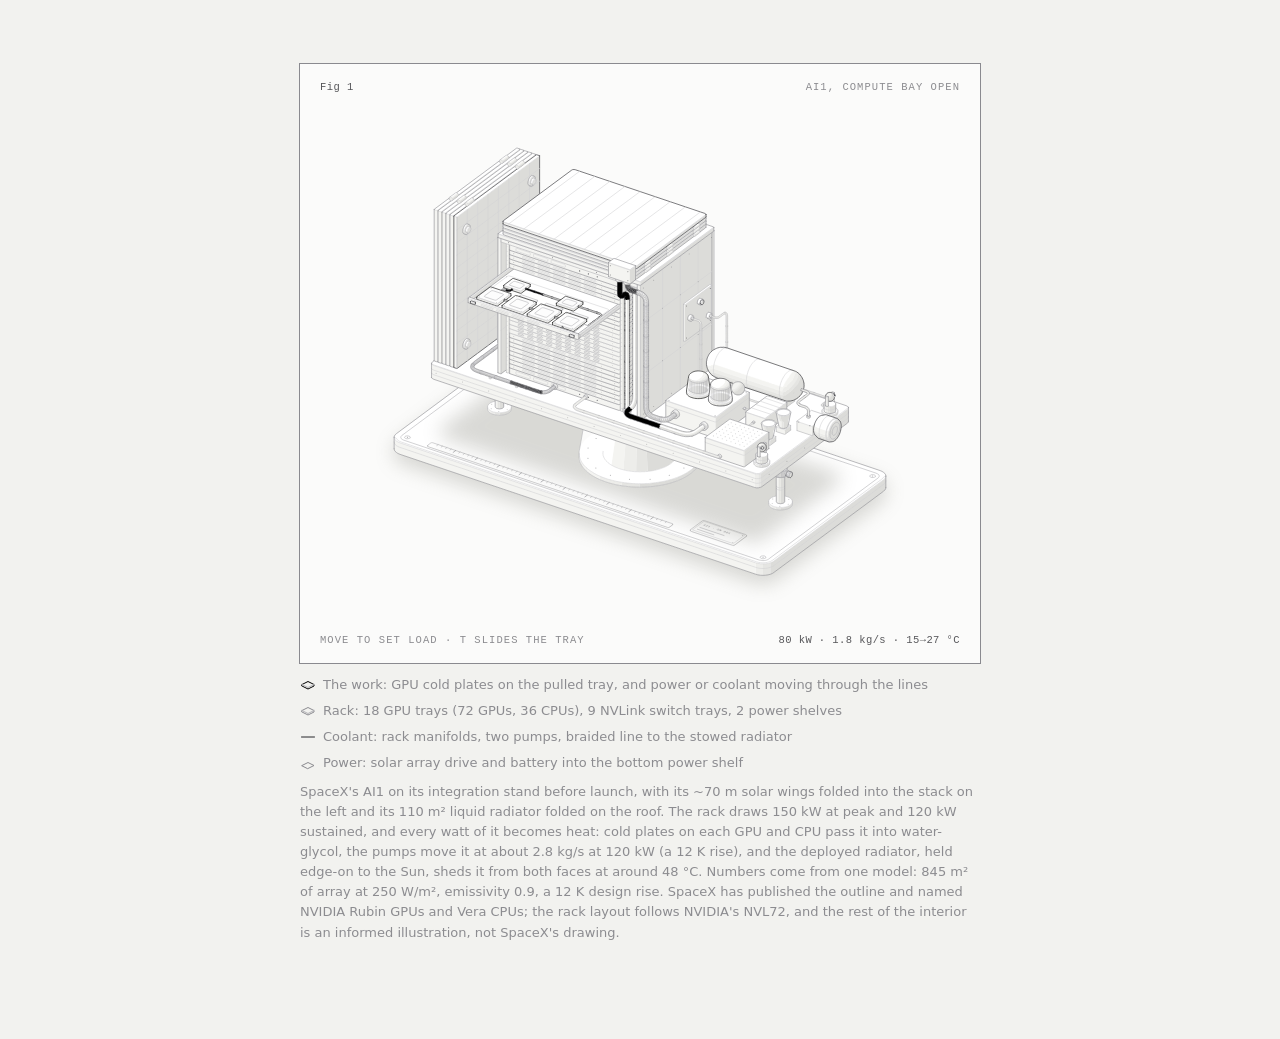
==== ai1-satellite/anatomy/index.html @ ae502496 "Add AI1 anatomy-kit figure: open compute bay, pulled GPU tray, coolant and power flows Co-Authored-B" ====
<!doctype html><html lang="en"><head><meta charset="utf-8"><meta name="viewport" content="width=device-width, initial-scale=1"><title>AI1 anatomy</title><style>
.iso{
  --anatomy-page:#0b0b0b;--anatomy-card:#131313;--anatomy-text:#a3a3a3;--anatomy-strong:#e6e6e6;--anatomy-muted:#6e6e6e;
  --anatomy-paper:#131313;--anatomy-face:#1b1b1b;--anatomy-top:#1c1c1c;
  --anatomy-shade-0:#0f0f0f;--anatomy-shade-1:#121212;--anatomy-shade-2:#151515;--anatomy-shade-3:#181818;
  --anatomy-lit-top:#262626;--anatomy-lit-shade:#1d1d1d;
  --anatomy-hi:#d4d4d4;--anatomy-mid:#6a6a6a;--anatomy-lo:#3e3e3e;--anatomy-faint:#2a2a2a;--anatomy-lit:#ffffff;
  --anatomy-halo:#050505;--anatomy-halo-opacity:.9;--anatomy-dot:#e6e6e6;
  --anatomy-red:#ff6b6b;--anatomy-green:#6be0a0;--anatomy-blue:#6b9bff;
  --anatomy-weight:.6px;--anatomy-ease:cubic-bezier(.32,.72,0,1);
  --anatomy-mono:ui-monospace,"SF Mono",Menlo,Consolas,monospace;
  --anatomy-lift:inset 0 1px 0 0 #ffffff0a,inset 0 0 0 1px #ffffff06,0 0 0 1px #00000026,0 1px 1px -.5px #00000014,0 3px 3px -1.5px #00000014,0 6px 6px -3px #00000014,0 12px 12px -6px #00000014;
}
.iso[data-theme="light"]{
  --anatomy-page:#f2f2ef;--anatomy-card:#fbfbfa;--anatomy-text:#57575a;--anatomy-strong:#18181a;--anatomy-muted:#8c8c90;
  --anatomy-paper:#fbfbfa;--anatomy-face:#ffffff;--anatomy-top:#ffffff;
  --anatomy-shade-0:#dcdcd9;--anatomy-shade-1:#e5e5e2;--anatomy-shade-2:#ededea;--anatomy-shade-3:#f4f4f1;
  --anatomy-lit-top:#ffffff;--anatomy-lit-shade:#eeeeeb;
  --anatomy-hi:#26262a;--anatomy-mid:#8a8a8f;--anatomy-lo:#b4b4b8;--anatomy-faint:#d4d4d6;--anatomy-lit:#000000;
  --anatomy-halo:#8a8a80;--anatomy-halo-opacity:.32;--anatomy-dot:#3a3a3e;
  --anatomy-red:#e5484d;--anatomy-green:#30a46c;--anatomy-blue:#3e63dd;
  --anatomy-lift:inset 0 1px 0 0 #ffffff,0 0 0 1px #0000000f,0 1px 1px -.5px #0000000a,0 3px 3px -1.5px #0000000a,0 6px 6px -3px #0000000a,0 12px 12px -6px #0000000a;
}
.iso-svg{display:block;width:100%;height:auto;overflow:visible}
.iso-svg path,.iso-svg circle{vector-effect:non-scaling-stroke}
.iso-fill{fill:var(--anatomy-paper);stroke:none}
.iso-solid[data-lit]>.iso-fill{fill:var(--anatomy-face)}
.iso-shade,.iso-top{stroke:none}
.iso-shade[data-shade="0"]{fill:var(--anatomy-shade-0)}
.iso-shade[data-shade="1"]{fill:var(--anatomy-shade-1)}
.iso-shade[data-shade="2"]{fill:var(--anatomy-shade-2)}
.iso-shade[data-shade="3"]{fill:var(--anatomy-shade-3)}
.iso-top{fill:var(--anatomy-top)}
.iso-solid[data-lit]>.iso-top{fill:var(--anatomy-lit-top)}
.iso-solid[data-lit]>.iso-shade{fill:var(--anatomy-lit-shade)}
.iso-solid[data-seamless]>.iso-shade,.iso-solid[data-seamless]>.iso-top{stroke-width:.4;stroke-linejoin:round}
.iso-solid[data-seamless]>.iso-shade[data-shade="0"]{stroke:var(--anatomy-shade-0)}
.iso-solid[data-seamless]>.iso-shade[data-shade="1"]{stroke:var(--anatomy-shade-1)}
.iso-solid[data-seamless]>.iso-shade[data-shade="2"]{stroke:var(--anatomy-shade-2)}
.iso-solid[data-seamless]>.iso-shade[data-shade="3"]{stroke:var(--anatomy-shade-3)}
.iso-solid[data-seamless]>.iso-top{stroke:var(--anatomy-top)}
.iso-solid[data-seamless][data-lit]>.iso-top{stroke:var(--anatomy-lit-top)}
.iso-solid[data-seamless][data-lit]>.iso-shade{stroke:var(--anatomy-lit-shade)}
.iso-solid[data-lit]>.iso-edge{stroke:var(--anatomy-lit)}
.iso-halo{fill:var(--anatomy-halo);stroke:none;filter:blur(9px);opacity:var(--anatomy-halo-opacity);transform:translateY(3px)}
.iso-line{fill:none;stroke:var(--anatomy-lo);stroke-width:var(--anatomy-weight);stroke-linecap:round;stroke-linejoin:round}
.iso-line[data-tone="hi"]{stroke:var(--anatomy-hi)}
.iso-line[data-tone="mid"]{stroke:var(--anatomy-mid)}
.iso-line[data-tone="lo"]{stroke:var(--anatomy-lo)}
.iso-line[data-tone="faint"]{stroke:var(--anatomy-faint)}
.iso-line[data-tone="lit"]{stroke:var(--anatomy-lit)}
.iso-line[data-tone="red"]{stroke:var(--anatomy-red)}
.iso-line[data-tone="green"]{stroke:var(--anatomy-green)}
.iso-line[data-tone="blue"]{stroke:var(--anatomy-blue)}
.iso-line[data-dotted]{stroke-dasharray:.01 3.5;stroke-width:1}
.iso-line[data-dashed]{stroke-dasharray:3 3}
.iso-line[data-flow]{stroke-dasharray:2 6}
.iso-wire-end{fill:var(--anatomy-paper);stroke:var(--anatomy-lo);stroke-width:var(--anatomy-weight)}
.iso-wire[data-tone="hi"] .iso-wire-end{stroke:var(--anatomy-hi)}
.iso-wire[data-tone="mid"] .iso-wire-end{stroke:var(--anatomy-mid)}
.iso-wire[data-tone="faint"] .iso-wire-end{stroke:var(--anatomy-faint)}
.iso-wire[data-tone="lit"] .iso-wire-end{stroke:var(--anatomy-lit)}
.iso-dots circle{fill:var(--anatomy-dot);stroke:none;opacity:.32}
.iso-dots[data-tone="hi"] circle{opacity:.85}
.iso-dots[data-tone="mid"] circle{opacity:.45}
.iso-dots[data-tone="lo"] circle{opacity:.22}
.iso-dots[data-tone="faint"] circle{opacity:.12}
.iso-face-text{fill:var(--anatomy-mid);font-family:var(--anatomy-mono);letter-spacing:.04em}
.iso-face-text[data-tone="hi"]{fill:var(--anatomy-hi)}
.iso-face-text[data-tone="lo"]{fill:var(--anatomy-lo)}
.iso-face-text[data-tone="faint"]{fill:var(--anatomy-faint)}
.tb-body{fill:var(--anatomy-shade-2);stroke:none}
.tb-shine{fill:var(--anatomy-top);stroke:none}
.tb-shade{fill:var(--anatomy-shade-0);stroke:none}
.tb-ring{fill:none;stroke:var(--anatomy-lo);stroke-width:.45;stroke-linecap:butt;stroke-linejoin:round}
.tb-ring[data-tone="mid"]{stroke:var(--anatomy-mid)}
.tb-ring[data-tone="faint"]{stroke:var(--anatomy-faint)}
.tb-ring[data-tone="hi"]{stroke:var(--anatomy-hi)}
@keyframes iso-flow{to{stroke-dashoffset:-32}}
@keyframes iso-pulse{0%,100%{opacity:.18}12%{opacity:1}40%{opacity:.18}}
.iso-line[data-flow]{animation:iso-flow 1600ms linear infinite}
.iso-dots circle[data-pulse]{animation:iso-pulse 1600ms steps(1,end) infinite;animation-delay:var(--pulse-at,0ms)}
.iso-figure{margin:32px 0 36px}
.iso-plate{position:relative;padding:52px 24px;border-radius:0;background:var(--anatomy-card);box-shadow:0 0 0 1px var(--anatomy-mid);--anatomy-paper:var(--anatomy-card)}
.iso-plate-corners{position:absolute;inset:18px 20px;pointer-events:none}
.iso-plate-corner{position:absolute;color:var(--anatomy-muted);font-family:var(--anatomy-mono);font-size:10.5px;line-height:1;letter-spacing:.04em;white-space:nowrap}
.iso-plate-corner[data-corner="fig"]{top:0;left:0;color:var(--anatomy-text)}
.iso-plate-corner[data-corner="title"]{top:0;right:0;text-transform:uppercase;letter-spacing:.1em}
.iso-plate-corner[data-corner="hint"]{bottom:0;left:0;text-transform:uppercase;letter-spacing:.1em}
.iso-plate-corner[data-corner="readout"]{right:0;bottom:0;color:var(--anatomy-text);font-variant-numeric:tabular-nums}
.iso-plate .iso-svg{margin:0 auto}
.iso-legend{display:grid;gap:8px;margin-top:12px;color:var(--anatomy-muted);font-size:13px;line-height:1.55}
.iso-keys{display:flex;flex-wrap:wrap;gap:6px 18px}
.iso-key{display:inline-flex;align-items:center;gap:7px}
.iso-swatch{width:16px;height:10px;flex:none;overflow:visible}
.iso-swatch path{fill:none;stroke:var(--anatomy-hi);stroke-width:1;vector-effect:non-scaling-stroke;stroke-linejoin:round;stroke-linecap:round}
.iso-swatch[data-mark="raised"] path,.iso-swatch[data-mark="flat"] path{stroke:var(--anatomy-mid)}
.iso-swatch[data-mark="lit"] path{stroke:var(--anatomy-lit)}
.iso-swatch[data-mark="dim"] path{stroke:var(--anatomy-lo)}
.iso-swatch[data-mark="dotted"] path{stroke-dasharray:.01 3;stroke-width:1.4}
.iso-swatch[data-mark="dashed"] path{stroke-dasharray:3 2.5}
.iso-swatch[data-mark="red"] path{stroke:var(--anatomy-red)}
.iso-swatch[data-mark="green"] path{stroke:var(--anatomy-green)}
.iso-swatch[data-mark="blue"] path{stroke:var(--anatomy-blue)}
.iso-swatch-crease{stroke:var(--anatomy-lo)!important}
@media (max-width:560px){.iso-plate{padding:48px 12px 70px}.iso-plate-corner[data-corner="hint"]{bottom:18px}}
@media (prefers-reduced-motion:reduce){.iso-line[data-flow],.iso-dots circle[data-pulse]{animation:none}}

*{box-sizing:border-box}
html{color-scheme:dark}
body[data-theme="light"]{color-scheme:light}
body{margin:0;background:var(--anatomy-page);color:var(--anatomy-text);font:14px/1.6 ui-sans-serif,system-ui,-apple-system,"Segoe UI",sans-serif;-webkit-font-smoothing:antialiased}
.iso-page{width:min(680px,100% - 32px);margin:64px auto 96px}
</style></head><body class="iso" data-theme="dark"><main class="iso-page"><style>.ai-stage{touch-action:pan-y}
.ai-stage:focus{outline:none}
.ai-stage:focus-visible{outline:1px solid var(--anatomy-muted);outline-offset:6px}
.ai-sr{position:absolute;width:1px;height:1px;overflow:hidden;clip-path:inset(50%);white-space:nowrap}
.it[data-name^="tray."],.it[data-tray]{cursor:pointer}
.ai-void{fill:var(--anatomy-shade-0);stroke:none}

.it[data-hot] .tb-body,.it[data-hot] .tb-shine,.it[data-hot] .tb-shade{fill:var(--anatomy-lit)}
.it[data-hot] .iso-edge{stroke:var(--anatomy-lit)}

.it[data-chip][data-on]>.iso-solid>.iso-top{fill:var(--anatomy-lit-top);fill-opacity:var(--ai-heat,1)}
.it[data-chip][data-on]>.iso-solid>.iso-edge{stroke:var(--anatomy-lit)}
.it[data-chip][data-on]>.iso-solid>.iso-shade{fill:var(--anatomy-lit-shade)}
.it[data-pump][data-on]>.iso-solid>.iso-edge{stroke:var(--anatomy-lit)}

.ai-led circle{opacity:.25;transition:opacity .4s var(--anatomy-ease)}
.it[data-chip] ~ .it .ai-led circle{opacity:.25}
</style><figure class="iso-figure"><div class="iso-plate"><div class="iso-plate-corners" aria-hidden="true"><span class="iso-plate-corner" data-corner="fig">Fig 1</span><span class="iso-plate-corner" data-corner="title">AI1, compute bay open</span><span class="iso-plate-corner" data-corner="hint">Move to set load · T slides the tray</span><span class="iso-plate-corner" data-corner="readout" data-readout>120 kW · 2.8 kg/s</span></div><div class="iso-stage ai-stage" tabindex="0" role="slider" aria-label="AI1 compute satellite. Left and right arrows set the compute load; T or Space slides the GPU tray in or out." aria-valuemin="0" aria-valuemax="100" aria-valuenow="80"><svg xmlns="http://www.w3.org/2000/svg" class="iso-svg" viewBox="0 0 600 470" role="img" aria-label="SpaceX's AI1 compute satellite on its integration stand, wings and radiator stowed. The compute bay's front is open: a rack of 18 GPU trays, 9 NVLink switch trays and two power shelves, with one GPU tray slid out to show four GPU and two CPU cold plates joined by a coolant loop. Manifolds carry coolant to the pumps on the deck and up to the radiator folded on the roof; a harness brings power from the solar array drive. Laser terminals, star trackers, an argon tank, a Hall thruster and a battery sit on the deck."><path class="iso-halo" d="M66.6 310.5L66.8 309.3L67.6 308.1L68.7 307L172.8 229.9L174.3 228.9L176.3 228.2L178.4 227.6L180.8 227.2L183.2 227.1L185.7 227.2L188.1 227.6L190.2 228.2L527.9 342.1L529.8 342.8L531.3 343.8L532.5 344.9L533.2 346.1L533.4 347.3L533.4 358.2L533.2 359.4L532.4 360.6L531.3 361.7L427.2 438.8L425.7 439.7L423.7 440.5L421.6 441.1L419.2 441.4L416.8 441.6L414.3 441.4L411.9 441.1L409.8 440.5L72.1 326.6L70.2 325.8L68.7 324.9L67.5 323.8L66.8 322.6L66.6 321.4Z"/><g class="iso-solid"><path class="iso-fill" d="M178.5 253.4L178.6 252.4L179.1 251.4L180 250.6L181.2 249.8L182.8 249.2L184.6 248.8L186.6 248.6L188.5 248.7L190.4 248.9L192.2 249.4L193.7 250L194.9 250.8L195.7 251.7L196 252.7L196 254.4L196 255.4L195.5 256.3L194.6 257.2L193.3 258L191.7 258.6L189.9 258.9L188 259.1L186 259.1L184.1 258.9L182.3 258.4L180.8 257.8L179.7 257L178.9 256.1L178.5 255.1Z"/><path class="iso-shade" data-shade="0" d="M194.6 257.2L193.3 258L193.3 256.2L194.6 255.5ZM193.3 258L191.7 258.6L191.7 256.8L193.3 256.2ZM196 254.4L196 255.4L196 253.6L196 252.7ZM196 255.4L195.5 256.3L195.5 254.6L196 253.6ZM195.5 256.3L194.6 257.2L194.6 255.5L195.5 254.6Z"/><path class="iso-shade" data-shade="1" d="M191.7 258.6L189.9 258.9L189.9 257.2L191.7 256.8ZM189.9 258.9L188 259.1L188 257.4L189.9 257.2Z"/><path class="iso-shade" data-shade="2" d="M188 259.1L186 259.1L186 257.4L188 257.4ZM186 259.1L184.1 258.9L184.1 257.1L186 257.4ZM184.1 258.9L182.3 258.4L182.3 256.7L184.1 257.1Z"/><path class="iso-shade" data-shade="3" d="M182.3 258.4L180.8 257.8L180.8 256L182.3 256.7ZM180.8 257.8L179.7 257L179.7 255.2L180.8 256ZM179.7 257L178.9 256.1L178.9 254.3L179.7 255.2ZM178.9 256.1L178.5 255.1L178.5 253.4L178.9 254.3Z"/><path class="iso-top" d="M194.6 255.5L193.3 256.2L191.7 256.8L189.9 257.2L188 257.4L186 257.4L184.1 257.1L182.3 256.7L180.8 256L179.7 255.2L178.9 254.3L178.5 253.4L178.6 252.4L179.1 251.4L180 250.6L181.2 249.8L182.8 249.2L184.6 248.8L186.6 248.6L188.5 248.7L190.4 248.9L192.2 249.4L193.7 250L194.9 250.8L195.7 251.7L196 252.7L196 253.6L195.5 254.6Z"/><path class="iso-line iso-crease" data-tone="faint" d="M196 252.7L196 253.6L195.5 254.6L194.6 255.5L193.3 256.2L191.7 256.8L189.9 257.2L188 257.4L186 257.4L184.1 257.1L182.3 256.7L180.8 256L179.7 255.2L178.9 254.3L178.5 253.4"/><path class="iso-line iso-edge" data-tone="lo" d="M178.5 253.4L178.6 252.4L179.1 251.4L180 250.6L181.2 249.8L182.8 249.2L184.6 248.8L186.6 248.6L188.5 248.7L190.4 248.9L192.2 249.4L193.7 250L194.9 250.8L195.7 251.7L196 252.7M196 254.4L196 255.4L195.5 256.3L194.6 257.2L193.3 258L191.7 258.6L189.9 258.9L188 259.1L186 259.1L184.1 258.9L182.3 258.4L180.8 257.8L179.7 257L178.9 256.1L178.5 255.1M178.5 253.4L178.5 255.1M196 252.7L196 254.4"/></g><g class="iso-solid"><path class="iso-fill" d="M180.5 249.6L180.5 248.8L180.9 248.1L181.6 247.4L182.6 246.8L183.8 246.4L185.2 246.1L186.7 245.9L188.2 246L189.7 246.1L191.1 246.5L192.2 247L193.1 247.6L193.7 248.3L194 249L194 252.7L194 253.5L193.6 254.2L192.9 254.9L191.9 255.5L190.7 255.9L189.3 256.2L187.8 256.4L186.3 256.4L184.8 256.2L183.5 255.8L182.3 255.3L181.4 254.7L180.8 254L180.5 253.3Z"/><path class="iso-shade" data-shade="0" d="M192.9 254.9L191.9 255.5L191.9 251.8L192.9 251.2ZM191.9 255.5L190.7 255.9L190.7 252.2L191.9 251.8ZM194 252.7L194 253.5L194 249.8L194 249ZM194 253.5L193.6 254.2L193.6 250.5L194 249.8ZM193.6 254.2L192.9 254.9L192.9 251.2L193.6 250.5Z"/><path class="iso-shade" data-shade="1" d="M190.7 255.9L189.3 256.2L189.3 252.5L190.7 252.2ZM189.3 256.2L187.8 256.4L187.8 252.7L189.3 252.5Z"/><path class="iso-shade" data-shade="2" d="M187.8 256.4L186.3 256.4L186.3 252.7L187.8 252.7ZM186.3 256.4L184.8 256.2L184.8 252.5L186.3 252.7ZM184.8 256.2L183.5 255.8L183.5 252.1L184.8 252.5Z"/><path class="iso-shade" data-shade="3" d="M183.5 255.8L182.3 255.3L182.3 251.6L183.5 252.1ZM182.3 255.3L181.4 254.7L181.4 251L182.3 251.6ZM181.4 254.7L180.8 254L180.8 250.3L181.4 251ZM180.8 254L180.5 253.3L180.5 249.6L180.8 250.3Z"/><path class="iso-top" d="M192.9 251.2L191.9 251.8L190.7 252.2L189.3 252.5L187.8 252.7L186.3 252.7L184.8 252.5L183.5 252.1L182.3 251.6L181.4 251L180.8 250.3L180.5 249.6L180.5 248.8L180.9 248.1L181.6 247.4L182.6 246.8L183.8 246.4L185.2 246.1L186.7 245.9L188.2 246L189.7 246.1L191.1 246.5L192.2 247L193.1 247.6L193.7 248.3L194 249L194 249.8L193.6 250.5Z"/><path class="iso-line iso-crease" data-tone="faint" d="M194 249L194 249.8L193.6 250.5L192.9 251.2L191.9 251.8L190.7 252.2L189.3 252.5L187.8 252.7L186.3 252.7L184.8 252.5L183.5 252.1L182.3 251.6L181.4 251L180.8 250.3L180.5 249.6"/><path class="iso-line iso-edge" data-tone="mid" d="M180.5 249.6L180.5 248.8L180.9 248.1L181.6 247.4L182.6 246.8L183.8 246.4L185.2 246.1L186.7 245.9L188.2 246L189.7 246.1L191.1 246.5L192.2 247L193.1 247.6L193.7 248.3L194 249M194 252.7L194 253.5L193.6 254.2L192.9 254.9L191.9 255.5L190.7 255.9L189.3 256.2L187.8 256.4L186.3 256.4L184.8 256.2L183.5 255.8L182.3 255.3L181.4 254.7L180.8 254L180.5 253.3M180.5 249.6L180.5 253.3M194 249L194 252.7"/></g><g class="iso-solid"><path class="iso-fill" d="M91.3 318L91.4 317L91.9 316L92.8 315.2L94.1 314.4L95.7 313.8L97.5 313.4L99.4 313.2L101.4 313.3L103.3 313.5L105 314L106.5 314.6L107.7 315.4L108.5 316.3L108.9 317.3L108.9 319L108.8 320L108.3 321L107.4 321.8L106.1 322.6L104.5 323.2L102.7 323.6L100.8 323.8L98.8 323.7L96.9 323.5L95.2 323L93.7 322.4L92.5 321.6L91.7 320.7L91.3 319.7Z"/><path class="iso-shade" data-shade="0" d="M107.4 321.8L106.1 322.6L106.1 320.8L107.4 320.1ZM106.1 322.6L104.5 323.2L104.5 321.4L106.1 320.8ZM108.9 319L108.8 320L108.8 318.3L108.9 317.3ZM108.8 320L108.3 321L108.3 319.2L108.8 318.3ZM108.3 321L107.4 321.8L107.4 320.1L108.3 319.2Z"/><path class="iso-shade" data-shade="1" d="M104.5 323.2L102.7 323.6L102.7 321.8L104.5 321.4ZM102.7 323.6L100.8 323.8L100.8 322L102.7 321.8Z"/><path class="iso-shade" data-shade="2" d="M100.8 323.8L98.8 323.7L98.8 322L100.8 322ZM98.8 323.7L96.9 323.5L96.9 321.7L98.8 322ZM96.9 323.5L95.2 323L95.2 321.3L96.9 321.7Z"/><path class="iso-shade" data-shade="3" d="M95.2 323L93.7 322.4L93.7 320.6L95.2 321.3ZM93.7 322.4L92.5 321.6L92.5 319.8L93.7 320.6ZM92.5 321.6L91.7 320.7L91.7 318.9L92.5 319.8ZM91.7 320.7L91.3 319.7L91.3 318L91.7 318.9Z"/><path class="iso-top" d="M107.4 320.1L106.1 320.8L104.5 321.4L102.7 321.8L100.8 322L98.8 322L96.9 321.7L95.2 321.3L93.7 320.6L92.5 319.8L91.7 318.9L91.3 318L91.4 317L91.9 316L92.8 315.2L94.1 314.4L95.7 313.8L97.5 313.4L99.4 313.2L101.4 313.3L103.3 313.5L105 314L106.5 314.6L107.7 315.4L108.5 316.3L108.9 317.3L108.8 318.3L108.3 319.2Z"/><path class="iso-line iso-crease" data-tone="faint" d="M108.9 317.3L108.8 318.3L108.3 319.2L107.4 320.1L106.1 320.8L104.5 321.4L102.7 321.8L100.8 322L98.8 322L96.9 321.7L95.2 321.3L93.7 320.6L92.5 319.8L91.7 318.9L91.3 318"/><path class="iso-line iso-edge" data-tone="lo" d="M91.3 318L91.4 317L91.9 316L92.8 315.2L94.1 314.4L95.7 313.8L97.5 313.4L99.4 313.2L101.4 313.3L103.3 313.5L105 314L106.5 314.6L107.7 315.4L108.5 316.3L108.9 317.3M108.9 319L108.8 320L108.3 321L107.4 321.8L106.1 322.6L104.5 323.2L102.7 323.6L100.8 323.8L98.8 323.7L96.9 323.5L95.2 323L93.7 322.4L92.5 321.6L91.7 320.7L91.3 319.7M91.3 318L91.3 319.7M108.9 317.3L108.9 319"/></g><g class="iso-solid"><path class="iso-fill" d="M93.3 314.2L93.4 313.4L93.8 312.7L94.5 312L95.5 311.4L96.7 311L98.1 310.7L99.6 310.5L101.1 310.6L102.5 310.8L103.9 311.1L105.1 311.6L106 312.2L106.6 312.9L106.9 313.7L106.9 317.4L106.8 318.1L106.4 318.8L105.7 319.5L104.7 320.1L103.5 320.6L102.1 320.9L100.6 321L99.1 321L97.6 320.8L96.3 320.4L95.1 319.9L94.2 319.3L93.6 318.6L93.3 317.9Z"/><path class="iso-shade" data-shade="0" d="M105.7 319.5L104.7 320.1L104.7 316.4L105.7 315.8ZM104.7 320.1L103.5 320.6L103.5 316.9L104.7 316.4ZM106.9 317.4L106.8 318.1L106.8 314.4L106.9 313.7ZM106.8 318.1L106.4 318.8L106.4 315.1L106.8 314.4ZM106.4 318.8L105.7 319.5L105.7 315.8L106.4 315.1Z"/><path class="iso-shade" data-shade="1" d="M103.5 320.6L102.1 320.9L102.1 317.2L103.5 316.9ZM102.1 320.9L100.6 321L100.6 317.3L102.1 317.2Z"/><path class="iso-shade" data-shade="2" d="M100.6 321L99.1 321L99.1 317.3L100.6 317.3ZM99.1 321L97.6 320.8L97.6 317.1L99.1 317.3ZM97.6 320.8L96.3 320.4L96.3 316.7L97.6 317.1Z"/><path class="iso-shade" data-shade="3" d="M96.3 320.4L95.1 319.9L95.1 316.2L96.3 316.7ZM95.1 319.9L94.2 319.3L94.2 315.6L95.1 316.2ZM94.2 319.3L93.6 318.6L93.6 314.9L94.2 315.6ZM93.6 318.6L93.3 317.9L93.3 314.2L93.6 314.9Z"/><path class="iso-top" d="M105.7 315.8L104.7 316.4L103.5 316.9L102.1 317.2L100.6 317.3L99.1 317.3L97.6 317.1L96.3 316.7L95.1 316.2L94.2 315.6L93.6 314.9L93.3 314.2L93.4 313.4L93.8 312.7L94.5 312L95.5 311.4L96.7 311L98.1 310.7L99.6 310.5L101.1 310.6L102.5 310.8L103.9 311.1L105.1 311.6L106 312.2L106.6 312.9L106.9 313.7L106.8 314.4L106.4 315.1Z"/><path class="iso-line iso-crease" data-tone="faint" d="M106.9 313.7L106.8 314.4L106.4 315.1L105.7 315.8L104.7 316.4L103.5 316.9L102.1 317.2L100.6 317.3L99.1 317.3L97.6 317.1L96.3 316.7L95.1 316.2L94.2 315.6L93.6 314.9L93.3 314.2"/><path class="iso-line iso-edge" data-tone="mid" d="M93.3 314.2L93.4 313.4L93.8 312.7L94.5 312L95.5 311.4L96.7 311L98.1 310.7L99.6 310.5L101.1 310.6L102.5 310.8L103.9 311.1L105.1 311.6L106 312.2L106.6 312.9L106.9 313.7M106.9 317.4L106.8 318.1L106.4 318.8L105.7 319.5L104.7 320.1L103.5 320.6L102.1 320.9L100.6 321L99.1 321L97.6 320.8L96.3 320.4L95.1 319.9L94.2 319.3L93.6 318.6L93.3 317.9M93.3 314.2L93.3 317.9M106.9 313.7L106.9 317.4"/></g><g class="iso-solid"><path class="iso-fill" d="M491.1 358.8L491.2 357.8L491.7 356.9L492.6 356L493.9 355.2L495.5 354.7L497.3 354.3L499.2 354.1L501.2 354.1L503.1 354.3L504.8 354.8L506.3 355.4L507.5 356.2L508.3 357.1L508.7 358.1L508.7 359.8L508.6 360.8L508.1 361.8L507.2 362.7L505.9 363.4L504.3 364L502.5 364.4L500.6 364.6L498.6 364.5L496.7 364.3L495 363.8L493.5 363.2L492.3 362.4L491.5 361.5L491.1 360.5Z"/><path class="iso-shade" data-shade="0" d="M507.2 362.7L505.9 363.4L505.9 361.7L507.2 360.9ZM505.9 363.4L504.3 364L504.3 362.2L505.9 361.7ZM508.7 359.8L508.6 360.8L508.6 359.1L508.7 358.1ZM508.6 360.8L508.1 361.8L508.1 360L508.6 359.1ZM508.1 361.8L507.2 362.7L507.2 360.9L508.1 360Z"/><path class="iso-shade" data-shade="1" d="M504.3 364L502.5 364.4L502.5 362.6L504.3 362.2ZM502.5 364.4L500.6 364.6L500.6 362.8L502.5 362.6Z"/><path class="iso-shade" data-shade="2" d="M500.6 364.6L498.6 364.5L498.6 362.8L500.6 362.8ZM498.6 364.5L496.7 364.3L496.7 362.6L498.6 362.8ZM496.7 364.3L495 363.8L495 362.1L496.7 362.6Z"/><path class="iso-shade" data-shade="3" d="M495 363.8L493.5 363.2L493.5 361.5L495 362.1ZM493.5 363.2L492.3 362.4L492.3 360.7L493.5 361.5ZM492.3 362.4L491.5 361.5L491.5 359.8L492.3 360.7ZM491.5 361.5L491.1 360.5L491.1 358.8L491.5 359.8Z"/><path class="iso-top" d="M507.2 360.9L505.9 361.7L504.3 362.2L502.5 362.6L500.6 362.8L498.6 362.8L496.7 362.6L495 362.1L493.5 361.5L492.3 360.7L491.5 359.8L491.1 358.8L491.2 357.8L491.7 356.9L492.6 356L493.9 355.2L495.5 354.7L497.3 354.3L499.2 354.1L501.2 354.1L503.1 354.3L504.8 354.8L506.3 355.4L507.5 356.2L508.3 357.1L508.7 358.1L508.6 359.1L508.1 360Z"/><path class="iso-line iso-crease" data-tone="faint" d="M508.7 358.1L508.6 359.1L508.1 360L507.2 360.9L505.9 361.7L504.3 362.2L502.5 362.6L500.6 362.8L498.6 362.8L496.7 362.6L495 362.1L493.5 361.5L492.3 360.7L491.5 359.8L491.1 358.8"/><path class="iso-line iso-edge" data-tone="lo" d="M491.1 358.8L491.2 357.8L491.7 356.9L492.6 356L493.9 355.2L495.5 354.7L497.3 354.3L499.2 354.1L501.2 354.1L503.1 354.3L504.8 354.8L506.3 355.4L507.5 356.2L508.3 357.1L508.7 358.1M508.7 359.8L508.6 360.8L508.1 361.8L507.2 362.7L505.9 363.4L504.3 364L502.5 364.4L500.6 364.6L498.6 364.5L496.7 364.3L495 363.8L493.5 363.2L492.3 362.4L491.5 361.5L491.1 360.5M491.1 358.8L491.1 360.5M508.7 358.1L508.7 359.8"/></g><g class="iso-solid"><path class="iso-fill" d="M493.1 355L493.2 354.3L493.6 353.5L494.3 352.9L495.3 352.3L496.5 351.8L497.9 351.5L499.4 351.4L500.9 351.4L502.4 351.6L503.7 351.9L504.9 352.4L505.8 353L506.4 353.7L506.7 354.5L506.7 358.2L506.6 358.9L506.2 359.7L505.5 360.3L504.5 360.9L503.3 361.4L501.9 361.7L500.4 361.8L498.9 361.8L497.5 361.6L496.1 361.3L494.9 360.8L494 360.2L493.4 359.5L493.1 358.7Z"/><path class="iso-shade" data-shade="0" d="M505.5 360.3L504.5 360.9L504.5 357.2L505.5 356.6ZM504.5 360.9L503.3 361.4L503.3 357.7L504.5 357.2ZM506.7 358.2L506.6 358.9L506.6 355.2L506.7 354.5ZM506.6 358.9L506.2 359.7L506.2 356L506.6 355.2ZM506.2 359.7L505.5 360.3L505.5 356.6L506.2 356Z"/><path class="iso-shade" data-shade="1" d="M503.3 361.4L501.9 361.7L501.9 358L503.3 357.7ZM501.9 361.7L500.4 361.8L500.4 358.1L501.9 358Z"/><path class="iso-shade" data-shade="2" d="M500.4 361.8L498.9 361.8L498.9 358.1L500.4 358.1ZM498.9 361.8L497.5 361.6L497.5 357.9L498.9 358.1ZM497.5 361.6L496.1 361.3L496.1 357.6L497.5 357.9Z"/><path class="iso-shade" data-shade="3" d="M496.1 361.3L494.9 360.8L494.9 357.1L496.1 357.6ZM494.9 360.8L494 360.2L494 356.5L494.9 357.1ZM494 360.2L493.4 359.5L493.4 355.8L494 356.5ZM493.4 359.5L493.1 358.7L493.1 355L493.4 355.8Z"/><path class="iso-top" d="M505.5 356.6L504.5 357.2L503.3 357.7L501.9 358L500.4 358.1L498.9 358.1L497.5 357.9L496.1 357.6L494.9 357.1L494 356.5L493.4 355.8L493.1 355L493.2 354.3L493.6 353.5L494.3 352.9L495.3 352.3L496.5 351.8L497.9 351.5L499.4 351.4L500.9 351.4L502.4 351.6L503.7 351.9L504.9 352.4L505.8 353L506.4 353.7L506.7 354.5L506.6 355.2L506.2 356Z"/><path class="iso-line iso-crease" data-tone="faint" d="M506.7 354.5L506.6 355.2L506.2 356L505.5 356.6L504.5 357.2L503.3 357.7L501.9 358L500.4 358.1L498.9 358.1L497.5 357.9L496.1 357.6L494.9 357.1L494 356.5L493.4 355.8L493.1 355"/><path class="iso-line iso-edge" data-tone="mid" d="M493.1 355L493.2 354.3L493.6 353.5L494.3 352.9L495.3 352.3L496.5 351.8L497.9 351.5L499.4 351.4L500.9 351.4L502.4 351.6L503.7 351.9L504.9 352.4L505.8 353L506.4 353.7L506.7 354.5M506.7 358.2L506.6 358.9L506.2 359.7L505.5 360.3L504.5 360.9L503.3 361.4L501.9 361.7L500.4 361.8L498.9 361.8L497.5 361.6L496.1 361.3L494.9 360.8L494 360.2L493.4 359.5L493.1 358.7M493.1 355L493.1 358.7M506.7 354.5L506.7 358.2"/></g><g class="iso-solid"><path class="iso-fill" d="M404 423.4L404 422.4L404.5 421.5L405.4 420.6L406.7 419.9L408.3 419.3L410.1 418.9L412 418.7L414 418.7L415.9 419L417.7 419.4L419.2 420.1L420.3 420.8L421.1 421.7L421.5 422.7L421.5 424.5L421.4 425.4L420.9 426.4L420 427.3L418.8 428L417.2 428.6L415.4 429L413.4 429.2L411.5 429.2L409.6 428.9L407.8 428.5L406.3 427.8L405.1 427L404.3 426.1L404 425.2Z"/><path class="iso-shade" data-shade="0" d="M420 427.3L418.8 428L418.8 426.3L420 425.5ZM418.8 428L417.2 428.6L417.2 426.9L418.8 426.3ZM421.5 424.5L421.4 425.4L421.4 423.7L421.5 422.7ZM421.4 425.4L420.9 426.4L420.9 424.6L421.4 423.7ZM420.9 426.4L420 427.3L420 425.5L420.9 424.6Z"/><path class="iso-shade" data-shade="1" d="M417.2 428.6L415.4 429L415.4 427.3L417.2 426.9ZM415.4 429L413.4 429.2L413.4 427.4L415.4 427.3Z"/><path class="iso-shade" data-shade="2" d="M413.4 429.2L411.5 429.2L411.5 427.4L413.4 427.4ZM411.5 429.2L409.6 428.9L409.6 427.2L411.5 427.4ZM409.6 428.9L407.8 428.5L407.8 426.7L409.6 427.2Z"/><path class="iso-shade" data-shade="3" d="M407.8 428.5L406.3 427.8L406.3 426.1L407.8 426.7ZM406.3 427.8L405.1 427L405.1 425.3L406.3 426.1ZM405.1 427L404.3 426.1L404.3 424.4L405.1 425.3ZM404.3 426.1L404 425.2L404 423.4L404.3 424.4Z"/><path class="iso-top" d="M420 425.5L418.8 426.3L417.2 426.9L415.4 427.3L413.4 427.4L411.5 427.4L409.6 427.2L407.8 426.7L406.3 426.1L405.1 425.3L404.3 424.4L404 423.4L404 422.4L404.5 421.5L405.4 420.6L406.7 419.9L408.3 419.3L410.1 418.9L412 418.7L414 418.7L415.9 419L417.7 419.4L419.2 420.1L420.3 420.8L421.1 421.7L421.5 422.7L421.4 423.7L420.9 424.6Z"/><path class="iso-line iso-crease" data-tone="faint" d="M421.5 422.7L421.4 423.7L420.9 424.6L420 425.5L418.8 426.3L417.2 426.9L415.4 427.3L413.4 427.4L411.5 427.4L409.6 427.2L407.8 426.7L406.3 426.1L405.1 425.3L404.3 424.4L404 423.4"/><path class="iso-line iso-edge" data-tone="lo" d="M404 423.4L404 422.4L404.5 421.5L405.4 420.6L406.7 419.9L408.3 419.3L410.1 418.9L412 418.7L414 418.7L415.9 419L417.7 419.4L419.2 420.1L420.3 420.8L421.1 421.7L421.5 422.7M421.5 424.5L421.4 425.4L420.9 426.4L420 427.3L418.8 428L417.2 428.6L415.4 429L413.4 429.2L411.5 429.2L409.6 428.9L407.8 428.5L406.3 427.8L405.1 427L404.3 426.1L404 425.2M404 423.4L404 425.2M421.5 422.7L421.5 424.5"/></g><g class="iso-solid"><path class="iso-fill" d="M406 419.6L406 418.9L406.4 418.1L407.1 417.5L408.1 416.9L409.3 416.4L410.7 416.1L412.2 416L413.7 416L415.2 416.2L416.5 416.5L417.7 417L418.6 417.6L419.2 418.3L419.5 419.1L419.5 422.8L419.5 423.6L419.1 424.3L418.4 425L417.4 425.5L416.2 426L414.8 426.3L413.3 426.4L411.8 426.4L410.3 426.2L408.9 425.9L407.8 425.4L406.9 424.8L406.3 424.1L406 423.3Z"/><path class="iso-shade" data-shade="0" d="M418.4 425L417.4 425.5L417.4 421.8L418.4 421.3ZM417.4 425.5L416.2 426L416.2 422.3L417.4 421.8ZM419.5 422.8L419.5 423.6L419.5 419.9L419.5 419.1ZM419.5 423.6L419.1 424.3L419.1 420.6L419.5 419.9ZM419.1 424.3L418.4 425L418.4 421.3L419.1 420.6Z"/><path class="iso-shade" data-shade="1" d="M416.2 426L414.8 426.3L414.8 422.6L416.2 422.3ZM414.8 426.3L413.3 426.4L413.3 422.7L414.8 422.6Z"/><path class="iso-shade" data-shade="2" d="M413.3 426.4L411.8 426.4L411.8 422.7L413.3 422.7ZM411.8 426.4L410.3 426.2L410.3 422.5L411.8 422.7ZM410.3 426.2L408.9 425.9L408.9 422.2L410.3 422.5Z"/><path class="iso-shade" data-shade="3" d="M408.9 425.9L407.8 425.4L407.8 421.7L408.9 422.2ZM407.8 425.4L406.9 424.8L406.9 421.1L407.8 421.7ZM406.9 424.8L406.3 424.1L406.3 420.4L406.9 421.1ZM406.3 424.1L406 423.3L406 419.6L406.3 420.4Z"/><path class="iso-top" d="M418.4 421.3L417.4 421.8L416.2 422.3L414.8 422.6L413.3 422.7L411.8 422.7L410.3 422.5L408.9 422.2L407.8 421.7L406.9 421.1L406.3 420.4L406 419.6L406 418.9L406.4 418.1L407.1 417.5L408.1 416.9L409.3 416.4L410.7 416.1L412.2 416L413.7 416L415.2 416.2L416.5 416.5L417.7 417L418.6 417.6L419.2 418.3L419.5 419.1L419.5 419.9L419.1 420.6Z"/><path class="iso-line iso-crease" data-tone="faint" d="M419.5 419.1L419.5 419.9L419.1 420.6L418.4 421.3L417.4 421.8L416.2 422.3L414.8 422.6L413.3 422.7L411.8 422.7L410.3 422.5L408.9 422.2L407.8 421.7L406.9 421.1L406.3 420.4L406 419.6"/><path class="iso-line iso-edge" data-tone="mid" d="M406 419.6L406 418.9L406.4 418.1L407.1 417.5L408.1 416.9L409.3 416.4L410.7 416.1L412.2 416L413.7 416L415.2 416.2L416.5 416.5L417.7 417L418.6 417.6L419.2 418.3L419.5 419.1M419.5 422.8L419.5 423.6L419.1 424.3L418.4 425L417.4 425.5L416.2 426L414.8 426.3L413.3 426.4L411.8 426.4L410.3 426.2L408.9 425.9L407.8 425.4L406.9 424.8L406.3 424.1L406 423.3M406 419.6L406 423.3M419.5 419.1L419.5 422.8"/></g><g class="iso-solid"><path class="iso-fill" d="M66.6 305L66.8 303.8L67.6 302.6L68.7 301.6L172.8 224.4L174.3 223.5L176.3 222.7L178.4 222.1L180.8 221.8L183.2 221.7L185.7 221.8L188.1 222.2L190.2 222.7L527.9 336.6L529.8 337.4L531.3 338.4L532.5 339.4L533.2 340.6L533.4 341.9L533.4 352.7L533.2 354L532.4 355.1L531.3 356.2L427.2 433.3L425.7 434.3L423.7 435.1L421.6 435.6L419.2 436L416.8 436.1L414.3 436L411.9 435.6L409.8 435L72.1 321.2L70.2 320.4L68.7 319.4L67.5 318.3L66.8 317.2L66.6 315.9Z"/><path class="iso-shade" data-shade="0" d="M533.4 352.7L533.2 354L533.2 343.1L533.4 341.9ZM533.2 354L532.4 355.1L532.4 344.3L533.2 343.1ZM532.4 355.1L531.3 356.2L531.3 345.3L532.4 344.3ZM531.3 356.2L427.2 433.3L427.2 422.5L531.3 345.3ZM427.2 433.3L425.7 434.3L425.7 423.4L427.2 422.5ZM425.7 434.3L423.7 435.1L423.7 424.2L425.7 423.4Z"/><path class="iso-shade" data-shade="1" d="M423.7 435.1L421.6 435.6L421.6 424.8L423.7 424.2ZM421.6 435.6L419.2 436L419.2 425.1L421.6 424.8ZM419.2 436L416.8 436.1L416.8 425.2L419.2 425.1Z"/><path class="iso-shade" data-shade="2" d="M416.8 436.1L414.3 436L414.3 425.1L416.8 425.2ZM414.3 436L411.9 435.6L411.9 424.7L414.3 425.1ZM411.9 435.6L409.8 435L409.8 424.2L411.9 424.7Z"/><path class="iso-shade" data-shade="3" d="M409.8 435L72.1 321.2L72.1 310.3L409.8 424.2ZM72.1 321.2L70.2 320.4L70.2 309.5L72.1 310.3ZM70.2 320.4L68.7 319.4L68.7 308.5L70.2 309.5ZM68.7 319.4L67.5 318.3L67.5 307.5L68.7 308.5ZM67.5 318.3L66.8 317.2L66.8 306.3L67.5 307.5ZM66.8 317.2L66.6 315.9L66.6 305L66.8 306.3Z"/><path class="iso-top" d="M527.9 336.6L529.8 337.4L531.3 338.4L532.5 339.4L533.2 340.6L533.4 341.9L533.2 343.1L532.4 344.3L531.3 345.3L427.2 422.5L425.7 423.4L423.7 424.2L421.6 424.8L419.2 425.1L416.8 425.2L414.3 425.1L411.9 424.7L409.8 424.2L72.1 310.3L70.2 309.5L68.7 308.5L67.5 307.5L66.8 306.3L66.6 305L66.8 303.8L67.6 302.6L68.7 301.6L172.8 224.4L174.3 223.5L176.3 222.7L178.4 222.1L180.8 221.8L183.2 221.7L185.7 221.8L188.1 222.2L190.2 222.7Z"/><path class="iso-line iso-crease" data-tone="faint" d="M533.4 341.9L533.2 343.1L532.4 344.3L531.3 345.3L427.2 422.5L425.7 423.4L423.7 424.2L421.6 424.8L419.2 425.1L416.8 425.2L414.3 425.1L411.9 424.7L409.8 424.2L72.1 310.3L70.2 309.5L68.7 308.5L67.5 307.5L66.8 306.3L66.6 305"/><path class="iso-line iso-bevel" data-tone="faint" d="M533.4 341.9L531.2 342.9L530.6 343.9L529.5 344.8L425.6 421.9L424.2 422.7L422.6 423.3L420.8 423.8L418.8 424.1L416.8 424.2L414.7 424.1L412.7 423.8L410.8 423.3L73.3 309.5L71.7 308.8L70.4 308L69.4 307.1L68.8 306.1L66.6 305"/><path class="iso-line" data-tone="faint" d="M533.4 346.2L533.2 347.4L532.4 348.6L531.3 349.7L427.2 426.8L425.7 427.8L423.7 428.5L421.6 429.1L419.2 429.5L416.8 429.6L414.3 429.5L411.9 429.1L409.8 428.5L72.1 314.6L70.2 313.8L68.7 312.9L67.5 311.8L66.8 310.6L66.6 309.4"/><path class="iso-line iso-edge" data-tone="mid" d="M66.6 305L66.8 303.8L67.6 302.6L68.7 301.6L172.8 224.4L174.3 223.5L176.3 222.7L178.4 222.1L180.8 221.8L183.2 221.7L185.7 221.8L188.1 222.2L190.2 222.7L527.9 336.6L529.8 337.4L531.3 338.4L532.5 339.4L533.2 340.6L533.4 341.9M533.4 352.7L533.2 354L532.4 355.1L531.3 356.2L427.2 433.3L425.7 434.3L423.7 435.1L421.6 435.6L419.2 436L416.8 436.1L414.3 436L411.9 435.6L409.8 435L72.1 321.2L70.2 320.4L68.7 319.4L67.5 318.3L66.8 317.2L66.6 315.9M533.4 341.9L533.4 352.7M66.6 305L66.6 315.9"/></g><path class="iso-line" data-tone="lo" d="M524.4 339.2L525.3 339.6L526.1 340.1L526.7 340.6L527 341.2L527.1 341.8L527 342.5L526.6 343L526.1 343.6L422 420.7L421.2 421.2L420.3 421.6L419.2 421.9L418 422L416.8 422.1L415.6 422L414.4 421.8L413.3 421.6L75.6 307.7L74.7 307.3L73.9 306.8L73.3 306.3L73 305.7L72.9 305.1L73 304.4L73.4 303.9L73.9 303.3L178 226.2L178.8 225.7L179.7 225.3L180.8 225L182 224.9L183.2 224.8L184.4 224.9L185.6 225.1L186.7 225.3Z"/><path class="iso-line" data-tone="lo" d="M185.5 228.7L184.7 229.1L183.7 229.3L182.6 229.3L181.6 229.1L180.9 228.7L180.5 228.2L180.5 227.7L180.9 227.2L181.7 226.8L182.7 226.6L183.7 226.6L184.7 226.8L185.5 227.2L185.9 227.7L185.9 228.2ZM523.1 342.6L522.4 343L521.4 343.2L520.3 343.2L519.3 343L518.5 342.6L518.1 342.1L518.1 341.6L518.6 341.1L519.3 340.7L520.3 340.5L521.4 340.5L522.4 340.7L523.1 341.1L523.6 341.6L523.6 342.1ZM81.4 305.8L80.7 306.2L79.7 306.4L78.6 306.4L77.6 306.2L76.9 305.8L76.4 305.3L76.4 304.8L76.9 304.3L77.6 303.9L78.6 303.7L79.7 303.7L80.7 303.9L81.5 304.3L81.9 304.8L81.9 305.3ZM419.1 419.7L418.3 420.1L417.3 420.3L416.3 420.3L415.3 420.1L414.5 419.7L414.1 419.2L414.1 418.7L414.5 418.2L415.3 417.8L416.3 417.6L417.4 417.6L418.4 417.8L419.1 418.2L419.5 418.7L419.5 419.2Z"/><g class="iso-dots" data-tone="mid"><circle cx="183.2" cy="228" r="0.5"/><circle cx="520.8" cy="341.8" r="0.5"/><circle cx="79.2" cy="305.1" r="0.5"/><circle cx="416.8" cy="418.9" r="0.5"/></g><g class="iso-solid"><path class="iso-fill" d="M98.4 312.8L98.6 312.5L101.4 310.4L101.9 310.2L102.5 310.1L103.2 310.2L330.3 386.9L330.8 387.1L330.9 387.4L330.9 388.1L330.7 388.4L327.9 390.5L327.4 390.7L326.7 390.7L326.1 390.6L98.9 314L98.5 313.8L98.4 313.4Z"/><path class="iso-shade" data-shade="0" d="M330.9 388.1L330.7 388.4L330.7 387.7L330.9 387.4ZM330.7 388.4L327.9 390.5L327.9 389.8L330.7 387.7ZM327.9 390.5L327.4 390.7L327.4 390L327.9 389.8Z"/><path class="iso-shade" data-shade="1" d="M327.4 390.7L326.7 390.7L326.7 390.1L327.4 390Z"/><path class="iso-shade" data-shade="2" d="M326.7 390.7L326.1 390.6L326.1 390L326.7 390.1Z"/><path class="iso-shade" data-shade="3" d="M326.1 390.6L98.9 314L98.9 313.4L326.1 390ZM98.9 314L98.5 313.8L98.5 313.1L98.9 313.4ZM98.5 313.8L98.4 313.4L98.4 312.8L98.5 313.1Z"/><path class="iso-top" d="M330.3 386.9L330.8 387.1L330.9 387.4L330.7 387.7L327.9 389.8L327.4 390L326.7 390.1L326.1 390L98.9 313.4L98.5 313.1L98.4 312.8L98.6 312.5L101.4 310.4L101.9 310.2L102.5 310.1L103.2 310.2Z"/><path class="iso-line iso-edge" data-tone="lo" d="M98.4 312.8L98.6 312.5L101.4 310.4L101.9 310.2L102.5 310.1L103.2 310.2L330.3 386.9L330.8 387.1L330.9 387.4M330.9 388.1L330.7 388.4L327.9 390.5L327.4 390.7L326.7 390.7L326.1 390.6L98.9 314L98.5 313.8L98.4 313.4M330.9 387.4L330.9 388.1M98.4 312.8L98.4 313.4"/></g><path class="iso-line" data-tone="lo" d="M108.4 312L107.1 312.9M112.5 313.4L111.3 314.3M116.7 314.8L115.4 315.7M120.9 316.2L119.6 317.1M129.2 319L127.9 320M133.4 320.4L132.1 321.4M137.5 321.8L136.3 322.8M141.7 323.2L140.4 324.2M150 326.1L148.8 327M154.2 327.5L153 328.4M158.4 328.9L157.1 329.8M162.6 330.3L161.3 331.2M170.9 333.1L169.6 334M175.1 334.5L173.8 335.4M179.2 335.9L178 336.8M183.4 337.3L182.1 338.2M191.7 340.1L190.5 341M195.9 341.5L194.6 342.5M200.1 342.9L198.8 343.9M204.2 344.3L203 345.3M212.6 347.1L211.3 348.1M216.7 348.5L215.5 349.5M220.9 350L219.6 350.9M225.1 351.4L223.8 352.3M233.4 354.2L232.2 355.1M237.6 355.6L236.3 356.5M241.8 357L240.5 357.9M245.9 358.4L244.7 359.3M254.3 361.2L253 362.1M258.4 362.6L257.2 363.5M262.6 364L261.3 364.9M266.8 365.4L265.5 366.4M275.1 368.2L273.8 369.2M279.3 369.6L278 370.6M283.4 371L282.2 372M287.6 372.4L286.3 373.4M295.9 375.3L294.7 376.2M300.1 376.7L298.8 377.6M304.3 378.1L303 379M308.5 379.5L307.2 380.4M316.8 382.3L315.5 383.2M321 383.7L319.7 384.6M325.1 385.1L323.9 386"/><path class="iso-line" data-tone="mid" d="M125 317.6L122.6 319.4M145.9 324.6L143.5 326.4M166.7 331.7L164.3 333.4M187.6 338.7L185.2 340.5M208.4 345.7L206 347.5M229.2 352.8L226.9 354.5M250.1 359.8L247.7 361.6M270.9 366.8L268.5 368.6M291.8 373.9L289.4 375.6M312.6 380.9L310.2 382.7"/><g class="iso-solid"><path class="iso-fill" d="M347.9 392.9L348.2 392.5L359.2 384.4L359.7 384.1L360.5 384L361.3 384.2L400.4 397.4L400.9 397.7L401.1 398.1L401.1 398.9L400.8 399.3L389.9 407.4L389.3 407.7L388.5 407.8L387.8 407.6L348.6 394.4L348.1 394.1L347.9 393.7Z"/><path class="iso-shade" data-shade="0" d="M401.1 398.9L400.8 399.3L400.8 398.4L401.1 398.1ZM400.8 399.3L389.9 407.4L389.9 406.6L400.8 398.4ZM389.9 407.4L389.3 407.7L389.3 406.8L389.9 406.6Z"/><path class="iso-shade" data-shade="1" d="M389.3 407.7L388.5 407.8L388.5 406.9L389.3 406.8Z"/><path class="iso-shade" data-shade="2" d="M388.5 407.8L387.8 407.6L387.8 406.8L388.5 406.9Z"/><path class="iso-shade" data-shade="3" d="M387.8 407.6L348.6 394.4L348.6 393.6L387.8 406.8ZM348.6 394.4L348.1 394.1L348.1 393.3L348.6 393.6ZM348.1 394.1L347.9 393.7L347.9 392.9L348.1 393.3Z"/><path class="iso-top" d="M400.4 397.4L400.9 397.7L401.1 398.1L400.8 398.4L389.9 406.6L389.3 406.8L388.5 406.9L387.8 406.8L348.6 393.6L348.1 393.3L347.9 392.9L348.2 392.5L359.2 384.4L359.7 384.1L360.5 384L361.3 384.2Z"/><path class="iso-line iso-edge" data-tone="lo" d="M347.9 392.9L348.2 392.5L359.2 384.4L359.7 384.1L360.5 384L361.3 384.2L400.4 397.4L400.9 397.7L401.1 398.1M401.1 398.9L400.8 399.3L389.9 407.4L389.3 407.7L388.5 407.8L387.8 407.6L348.6 394.4L348.1 394.1L347.9 393.7M401.1 398.1L401.1 398.9M347.9 392.9L347.9 393.7"/></g><path class="iso-line" data-tone="faint" d="M399.2 398L388.6 406L349.8 392.9L360.5 385Z"/><text class="iso-face-text" data-tone="mid" transform="matrix(1.042 0.351 -0.703 0.521 359.672 388.494)" font-size="3.2" text-anchor="start">AI1 · SN 001</text><path class="iso-line" data-tone="lo" data-free="" d="M356.9 390.6L379.8 398.3M354.5 392.3L370.1 397.6"/><g class="iso-dots" data-tone="mid"><circle cx="397.2" cy="398.3" r="0.45"/><circle cx="388.2" cy="404.9" r="0.45"/></g><path class="iso-halo" d="M110.6 293.3L189.3 234.9L489.4 336.2L489.4 344.9L410.7 403.2L110.6 302Z"/><g class="ai-sat"><g class="it" data-k="-61.437" data-name="stand.post.foot"><g class="iso-solid"><path class="iso-fill" d="M155.3 276.4L155.3 275.7L155.5 274.9L155.9 274.2L156.5 273.5L157.2 272.9L158.1 272.3L159.2 271.8L160.4 271.3L161.6 271L163 270.7L164.4 270.5L165.9 270.4L167.4 270.4L168.9 270.5L170.3 270.7L171.7 271L172.9 271.4L174.1 271.8L175.1 272.4L176 272.9L176.8 273.6L177.3 274.3L177.7 275L177.9 275.7L177.9 278.1L177.9 278.9L177.7 279.6L177.3 280.3L176.7 281L176 281.6L175.1 282.2L174 282.7L172.9 283.2L171.6 283.5L170.2 283.8L168.8 284L167.3 284.1L165.8 284.1L164.4 284L162.9 283.8L161.6 283.5L160.3 283.2L159.1 282.7L158.1 282.2L157.2 281.6L156.4 280.9L155.9 280.3L155.5 279.5L155.3 278.8Z"/><path class="iso-shade" data-shade="0" d="M177.9 278.5L177.7 279.6L177 280.6L176 281.6L174.6 282.5L172.9 283.2L170.9 283.7L168.8 284L166.6 284.1L166.6 281.7L168.8 281.6L170.9 281.3L172.9 280.8L174.6 280.1L176 279.2L177 278.3L177.7 277.2L177.9 276.1Z"/><path class="iso-shade" data-shade="1" d="M166.6 284.1L164.4 284L162.2 283.7L162.2 281.3L164.4 281.6L166.6 281.7Z"/><path class="iso-shade" data-shade="2" d="M162.2 283.7L160.3 283.2L158.6 282.4L158.6 280L160.3 280.8L162.2 281.3Z"/><path class="iso-shade" data-shade="3" d="M158.6 282.4L157.2 281.6L156.1 280.6L155.5 279.5L155.5 277.1L156.1 278.2L157.2 279.2L158.6 280Z"/><path class="iso-top" d="M155.5 279.5L155.3 278.4L155.3 276L155.5 277.1ZM176 279.2L174.6 280.1L172.9 280.8L170.9 281.3L168.8 281.6L166.6 281.7L164.4 281.6L162.2 281.3L160.3 280.8L158.6 280L157.2 279.2L156.1 278.2L155.5 277.1L155.3 276L155.5 274.9L156.2 273.9L157.2 272.9L158.6 272L160.4 271.3L162.3 270.8L164.4 270.5L166.7 270.4L168.9 270.5L171 270.8L172.9 271.4L174.6 272.1L176 272.9L177.1 273.9L177.7 275L177.9 276.1L177.7 277.2L177 278.3L176 279.2L166.6 276.1L166.6 276.1L166.6 276.1L166.6 276.1L166.6 276.1L166.6 276.1L166.6 276.1L166.6 276.1L166.6 276.1L166.6 276.1L166.6 276.1L166.6 276.1L166.6 276.1L166.6 276.1L166.6 276.1L166.6 276.1L166.6 276.1L166.6 276.1L166.6 276.1L166.6 276.1L166.6 276.1L166.6 276.1L166.6 276.1L166.6 276.1L166.6 276.1L166.6 276.1L166.6 276.1L166.6 276.1L166.6 276.1L166.6 276.1L166.6 276.1L166.6 276.1L166.6 276.1Z"/><path class="iso-line iso-crease" data-tone="faint" d="M177.9 276.1L177.8 276.8L177.5 277.5L177.1 278.2L176.4 278.9L175.6 279.5L174.6 280.1L173.5 280.6L172.3 281L170.9 281.3L169.5 281.5L168.1 281.7L166.6 281.7L165.1 281.7L163.7 281.5L162.3 281.3L160.9 281L159.7 280.6L158.6 280.1L157.6 279.5L156.8 278.9L156.2 278.2L155.7 277.5L155.4 276.8L155.3 276.1"/><path class="iso-line iso-edge" data-tone="lo" d="M155.3 276.4L155.3 275.7L155.5 274.9L155.9 274.2L156.5 273.5L157.2 272.9L158.1 272.3L159.2 271.8L160.4 271.3L161.6 271L163 270.7L164.4 270.5L165.9 270.4L167.4 270.4L168.9 270.5L170.3 270.7L171.7 271L172.9 271.4L174.1 271.8L175.1 272.4L176 272.9L176.8 273.6L177.3 274.3L177.7 275L177.9 275.7L177.9 278.1L177.9 278.9L177.7 279.6L177.3 280.3L176.7 281L176 281.6L175.1 282.2L174 282.7L172.9 283.2L171.6 283.5L170.2 283.8L168.8 284L167.3 284.1L165.8 284.1L164.4 284L162.9 283.8L161.6 283.5L160.3 283.2L159.1 282.7L158.1 282.2L157.2 281.6L156.4 280.9L155.9 280.3L155.5 279.5L155.3 278.8Z"/></g><g class="iso-dots" data-tone="mid"><circle cx="173.9" cy="278.5" r="0.45"/><circle cx="166" cy="280.5" r="0.45"/><circle cx="158.7" cy="278" r="0.45"/><circle cx="159.3" cy="273.6" r="0.45"/><circle cx="167.2" cy="271.7" r="0.45"/><circle cx="174.5" cy="274.1" r="0.45"/></g></g><g class="it" data-k="-54.937" data-name="stand.post"><g class="iso-solid"><path class="iso-fill" d="M162.6 250.1L162.7 249.8L162.9 249.4L163.3 249L163.8 248.7L164.4 248.5L165.1 248.3L165.8 248.2L166.6 248.1L167.4 248.2L168.2 248.3L168.9 248.5L169.5 248.7L170 249L170.3 249.4L170.6 249.8L170.6 250.2L170.6 276.1L170.5 276.5L170.3 276.8L169.9 277.2L169.4 277.5L168.8 277.7L168.1 277.9L167.4 278L166.6 278.1L165.8 278L165.1 277.9L164.4 277.7L163.7 277.5L163.3 277.2L162.9 276.8L162.7 276.5L162.6 276.1Z"/><path class="iso-shade" data-shade="0" d="M170.6 276.1L170.5 276.5L170.3 276.8L169.9 277.2L169.4 277.5L168.8 277.7L168.1 277.9L167.4 278L166.6 278.1L166.6 252.2L167.4 252.1L168.1 252L168.8 251.8L169.4 251.6L169.9 251.3L170.3 250.9L170.5 250.6L170.6 250.2Z"/><path class="iso-shade" data-shade="1" d="M166.6 278.1L165.8 278L165.1 277.9L165.1 252L165.8 252.1L166.6 252.2Z"/><path class="iso-shade" data-shade="2" d="M165.1 277.9L164.4 277.7L163.7 277.5L163.7 251.6L164.4 251.8L165.1 252Z"/><path class="iso-shade" data-shade="3" d="M163.7 277.5L163.3 277.2L162.9 276.8L162.7 276.5L162.7 250.5L162.9 250.9L163.3 251.3L163.7 251.6Z"/><path class="iso-top" d="M162.7 276.5L162.6 276.1L162.6 250.1L162.7 250.5ZM169.9 251.3L169.4 251.6L168.8 251.8L168.1 252L167.4 252.1L166.6 252.2L165.8 252.1L165.1 252L164.4 251.8L163.7 251.6L163.3 251.3L162.9 250.9L162.7 250.5L162.6 250.1L162.7 249.8L162.9 249.4L163.3 249L163.8 248.7L164.4 248.5L165.1 248.3L165.8 248.2L166.6 248.1L167.4 248.2L168.2 248.3L168.9 248.5L169.5 248.7L170 249L170.3 249.4L170.6 249.8L170.6 250.2L170.5 250.6L170.3 250.9L169.9 251.3L166.6 250.2L166.6 250.2L166.6 250.2L166.6 250.2L166.6 250.2L166.6 250.2L166.6 250.2L166.6 250.2L166.6 250.2L166.6 250.2L166.6 250.2L166.6 250.2L166.6 250.2L166.6 250.2L166.6 250.2L166.6 250.2L166.6 250.2L166.6 250.2L166.6 250.2L166.6 250.2L166.6 250.2L166.6 250.2L166.6 250.2L166.6 250.2L166.6 250.2L166.6 250.2L166.6 250.2L166.6 250.2L166.6 250.2L166.6 250.2L166.6 250.2L166.6 250.2L166.6 250.2Z"/><path class="iso-line iso-crease" data-tone="faint" d="M170.6 250.2L170.4 250.8L169.7 251.4L168.6 251.9L167.3 252.1L165.9 252.1L164.6 251.9L163.5 251.4L162.8 250.8L162.6 250.2"/><path class="iso-line" data-tone="faint" d="M170.6 263.6L170.3 264.1L169.7 264.5L169 264.8L168.1 265.1L167.1 265.2L166.1 265.2L165.1 265.1L164.2 264.8L163.5 264.5L162.9 264.1L162.6 263.6M170.6 261.4L170.3 261.9L169.7 262.3L169 262.7L168.1 262.9L167.1 263L166.1 263L165.1 262.9L164.2 262.7L163.5 262.3L162.9 261.9L162.6 261.4"/><path class="iso-line iso-edge" data-tone="mid" d="M162.6 250.1L162.7 249.8L162.9 249.4L163.3 249L163.8 248.7L164.4 248.5L165.1 248.3L165.8 248.2L166.6 248.1L167.4 248.2L168.2 248.3L168.9 248.5L169.5 248.7L170 249L170.3 249.4L170.6 249.8L170.6 250.2L170.6 276.1L170.5 276.5L170.3 276.8L169.9 277.2L169.4 277.5L168.8 277.7L168.1 277.9L167.4 278L166.6 278.1L165.8 278L165.1 277.9L164.4 277.7L163.7 277.5L163.3 277.2L162.9 276.8L162.7 276.5L162.6 276.1Z"/></g></g><g class="it" data-k="-50.916" data-name="laser.lens"><g class="iso-solid"><path class="iso-fill" d="M212.8 173.5L212.8 173.3L212.9 173.1L213.1 172.9L213.3 172.8L213.6 172.6L213.9 172.4L214.2 172.3L214.6 172.2L215 172.2L215.4 172.1L215.7 172.2L216.1 172.2L216.3 172.3L216.6 172.4L216.7 172.6L216.8 172.8L217 173.7L217 173.9L216.9 174.1L216.7 174.3L216.5 174.5L216.3 174.7L215.9 174.9L215.6 175L215.2 175.1L214.8 175.1L214.4 175.1L214.1 175.1L213.7 175.1L213.5 175L213.2 174.8L213.1 174.7L213 174.5Z"/><path class="iso-shade" data-shade="0" d="M215 174.1L215 174.1L215 174.1L215 174.1L215 174.1L215 174.1L215 174.1L215 174.1L215 174.1L215 174.1L215 174.1L215 174.1L215 174.1L215 174.1L215 174.1L215 174.1L215 174.1L215 174.1L215 174.1L215 174.1L215 174.1L215 174.1L215 174.1L215 174.1L215 174.1L215 174.1L215 174.1L215 174.1L215 174.1L215 174.1L215 174.1L215 174.1L215 174.1L217 173.9L216.9 174.1L216.7 174.3L216.5 174.5L216.3 174.7L215.9 174.9L215.6 175L215.2 175.1L214.8 175.1L214.4 175.1L214.1 175.1L213.7 175.1L213.5 175L213.2 174.8L213.1 174.7L213 174.5L213 174.3L213.1 174.1L213.2 173.9L213.5 173.7L213.7 173.6L214.1 173.4L214.4 173.3L214.8 173.2L215.2 173.1L215.6 173.1L215.9 173.1L216.3 173.2L216.5 173.3L216.7 173.4L216.9 173.6L217 173.7L217 173.9ZM217 173.7L216.9 173.6L216.7 173.4L216.5 173.3L216.3 172.3L216.6 172.4L216.7 172.6L216.8 172.8Z"/><path class="iso-shade" data-shade="1" d="M216.5 173.3L216.3 173.2L216.1 172.2L216.3 172.3Z"/><path class="iso-shade" data-shade="2" d="M216.3 173.2L215.9 173.1L215.6 173.1L215.4 172.1L215.7 172.2L216.1 172.2Z"/><path class="iso-shade" data-shade="3" d="M215.6 173.1L215.2 173.1L215 172.2L215.4 172.1ZM213 174.3L213 174.5L212.8 173.5L212.8 173.3Z"/><path class="iso-top" d="M215.2 173.1L214.8 173.2L214.4 173.3L214.1 173.4L213.7 173.6L213.5 173.7L213.2 173.9L213.1 174.1L213 174.3L212.8 173.3L212.9 173.1L213.1 172.9L213.3 172.8L213.6 172.6L213.9 172.4L214.2 172.3L214.6 172.2L215 172.2Z"/><path class="iso-line iso-crease" data-tone="faint" d="M217 173.8L216.5 173.3L215.4 173.1L214.2 173.3L213.3 173.9L213 174.5"/><path class="iso-line iso-edge" data-tone="lo" d="M212.8 173.5L212.8 173.3L212.9 173.1L213.1 172.9L213.3 172.8L213.6 172.6L213.9 172.4L214.2 172.3L214.6 172.2L215 172.2L215.4 172.1L215.7 172.2L216.1 172.2L216.3 172.3L216.6 172.4L216.7 172.6L216.8 172.8L217 173.7L217 173.9L216.9 174.1L216.7 174.3L216.5 174.5L216.3 174.7L215.9 174.9L215.6 175L215.2 175.1L214.8 175.1L214.4 175.1L214.1 175.1L213.7 175.1L213.5 175L213.2 174.8L213.1 174.7L213 174.5Z"/></g><path class="iso-line" data-tone="hi" d="M216 173L216 172.9L215.9 172.7L215.8 172.6L215.5 172.6L215.2 172.5L214.9 172.5L214.6 172.6L214.3 172.7L214 172.8L213.8 172.9L213.6 173.1L213.6 173.3L213.6 173.4L213.7 173.6L213.9 173.7L214.1 173.8L214.4 173.8L214.7 173.8L215 173.7L215.3 173.6L215.6 173.5L215.8 173.4L216 173.2Z"/></g><g class="it" data-k="-47.737" data-name="stand.post.collar"><g class="iso-solid"><path class="iso-fill" d="M160.3 244.7L160.4 244.1L160.8 243.5L161.4 243L162.2 242.5L163.1 242.1L164.2 241.8L165.4 241.6L166.6 241.6L167.9 241.6L169 241.8L170.1 242.1L171.1 242.5L171.8 243L172.4 243.5L172.8 244.1L172.9 244.7L172.9 250.2L172.8 250.8L172.4 251.4L171.8 251.9L171 252.4L170.1 252.8L169 253.1L167.8 253.2L166.6 253.3L165.4 253.2L164.2 253.1L163.1 252.8L162.1 252.4L161.4 251.9L160.8 251.3L160.4 250.8L160.3 250.1Z"/><path class="iso-shade" data-shade="0" d="M172.9 250.2L172.8 250.8L172.4 251.4L171.8 251.9L171 252.4L170.1 252.8L169 253.1L167.8 253.2L166.6 253.3L166.6 247.9L167.8 247.8L169 247.6L170.1 247.3L171 246.9L171.8 246.5L172.4 245.9L172.8 245.3L172.9 244.7Z"/><path class="iso-shade" data-shade="1" d="M166.6 253.3L165.4 253.2L164.2 253.1L164.2 247.6L165.4 247.8L166.6 247.9Z"/><path class="iso-shade" data-shade="2" d="M164.2 253.1L163.1 252.8L162.1 252.4L162.1 246.9L163.1 247.3L164.2 247.6Z"/><path class="iso-shade" data-shade="3" d="M162.1 252.4L161.4 251.9L160.8 251.3L160.4 250.8L160.4 245.3L160.8 245.9L161.4 246.4L162.1 246.9Z"/><path class="iso-top" d="M160.4 250.8L160.3 250.1L160.3 244.7L160.4 245.3ZM171.8 246.5L171 246.9L170.1 247.3L169 247.6L167.8 247.8L166.6 247.9L165.4 247.8L164.2 247.6L163.1 247.3L162.1 246.9L161.4 246.4L160.8 245.9L160.4 245.3L160.3 244.7L160.4 244.1L160.8 243.5L161.4 243L162.2 242.5L163.1 242.1L164.2 241.8L165.4 241.6L166.6 241.6L167.9 241.6L169 241.8L170.1 242.1L171.1 242.5L171.8 243L172.4 243.5L172.8 244.1L172.9 244.7L172.8 245.3L172.4 245.9L171.8 246.5L166.6 244.7L166.6 244.7L166.6 244.7L166.6 244.7L166.6 244.7L166.6 244.7L166.6 244.7L166.6 244.7L166.6 244.7L166.6 244.7L166.6 244.7L166.6 244.7L166.6 244.7L166.6 244.7L166.6 244.7L166.6 244.7L166.6 244.7L166.6 244.7L166.6 244.7L166.6 244.7L166.6 244.7L166.6 244.7L166.6 244.7L166.6 244.7L166.6 244.7L166.6 244.7L166.6 244.7L166.6 244.7L166.6 244.7L166.6 244.7L166.6 244.7L166.6 244.7L166.6 244.7Z"/><path class="iso-line iso-crease" data-tone="faint" d="M172.9 244.7L172.7 245.4L172.3 246.1L171.5 246.7L170.5 247.2L169.3 247.5L168 247.8L166.6 247.9L165.2 247.8L163.9 247.5L162.7 247.2L161.7 246.7L160.9 246.1L160.5 245.4L160.3 244.7"/><path class="iso-line iso-edge" data-tone="mid" d="M160.3 244.7L160.4 244.1L160.8 243.5L161.4 243L162.2 242.5L163.1 242.1L164.2 241.8L165.4 241.6L166.6 241.6L167.9 241.6L169 241.8L170.1 242.1L171.1 242.5L171.8 243L172.4 243.5L172.8 244.1L172.9 244.7L172.9 250.2L172.8 250.8L172.4 251.4L171.8 251.9L171 252.4L170.1 252.8L169 253.1L167.8 253.2L166.6 253.3L165.4 253.2L164.2 253.1L163.1 252.8L162.1 252.4L161.4 251.9L160.8 251.3L160.4 250.8L160.3 250.1Z"/></g><g opacity="0.95"><path class="iso-line" data-tone="lo" d="M171.8 251.9L171.8 246.5"/></g><path class="iso-line" data-tone="lo" d="M171 252.4L171 247M169.9 252.8L169.9 247.4M168.8 253.1L168.8 247.7M167.5 253.3L167.5 247.8M166.2 253.3L166.2 247.8M164.9 253.2L164.9 247.7M163.7 252.9L163.7 247.5M162.6 252.6L162.6 247.1M161.7 252.1L161.7 246.6M172.8 250.5L172.5 251.2L171.9 251.8L171 252.4L169.9 252.8L168.7 253.1L167.3 253.3L165.9 253.3L164.5 253.1L163.3 252.8L162.2 252.4L161.3 251.8L160.7 251.2L160.4 250.5M172.8 245.1L172.5 245.8L171.9 246.4L171 246.9L169.9 247.4L168.7 247.7L167.3 247.8L165.9 247.8L164.5 247.7L163.3 247.4L162.2 246.9L161.3 246.4L160.7 245.8L160.4 245.1"/><g opacity="0.70"><path class="iso-line" data-tone="lo" d="M161 251.5L161 246.1"/></g><g opacity="0.15"><path class="iso-line" data-tone="lo" d="M160.5 250.9L160.5 245.5"/></g><g opacity="0.05"><path class="iso-line" data-tone="lo" d="M172.8 250.7L172.8 245.3"/></g><g opacity="0.50"><path class="iso-line" data-tone="lo" d="M172.4 251.3L172.4 245.9"/></g></g><g class="it" data-k="-44.928" data-name="stand.post.screw"><g class="iso-solid"><path class="iso-fill" d="M171.1 249.7L171.1 249.5L171.2 249.3L171.2 249L171.3 248.8L171.4 248.6L171.5 248.4L171.7 248.2L171.8 248.1L172 248L172.1 248L172.2 248L173.9 248.6L174 248.6L174.1 248.7L174.1 248.9L174.2 249L174.2 249.2L174.2 249.5L174.1 249.7L174.1 249.9L174 250.2L173.9 250.4L173.8 250.6L173.6 250.7L173.5 250.8L173.3 250.9L173.2 251L173.1 250.9L171.4 250.4L171.3 250.3L171.2 250.2L171.2 250.1L171.1 249.9Z"/><path class="iso-shade" data-shade="0" d="M171.4 250.4L171.3 250.3L171.2 250.2L171.2 250.1L172.8 250.7L172.9 250.8L173 250.9L173.1 250.9ZM172.8 250.3L172.8 250.1L172.8 249.8L172.9 249.6L173 249.4L173.1 249.1L173.2 248.9L173.3 248.8L173.5 248.7L173.6 248.6L173.8 248.5L173.9 248.6L174 248.6L174.1 248.7L174.1 248.9L174.2 249L174.2 249.2L174.2 249.5L174.1 249.7L174.1 249.9L174 250.2L173.9 250.4L173.8 250.6L173.6 250.7L173.5 250.8L173.3 250.9L173.2 251L173.1 250.9L173 250.9L172.9 250.8L172.8 250.7L172.8 250.5L172.8 250.3L173.5 249.8L173.5 249.8L173.5 249.8L173.5 249.8L173.5 249.8L173.5 249.8L173.5 249.8L173.5 249.8L173.5 249.8L173.5 249.8L173.5 249.8L173.5 249.8L173.5 249.8L173.5 249.8L173.5 249.8L173.5 249.8L173.5 249.8L173.5 249.8L173.5 249.8L173.5 249.8L173.5 249.8L173.5 249.8L173.5 249.8L173.5 249.8L173.5 249.8L173.5 249.8L173.5 249.8L173.5 249.8L173.5 249.8L173.5 249.8L173.5 249.8L173.5 249.8L173.5 249.8Z"/><path class="iso-shade" data-shade="1" d="M171.2 250.1L171.1 249.9L172.8 250.5L172.8 250.7Z"/><path class="iso-shade" data-shade="2" d="M171.1 249.9L171.1 249.7L172.8 250.3L172.8 250.5Z"/><path class="iso-shade" data-shade="3" d="M171.1 249.7L171.1 249.5L171.2 249.3L172.8 249.8L172.8 250.1L172.8 250.3ZM172.1 248L172.2 248L173.9 248.6L173.8 248.5Z"/><path class="iso-top" d="M171.2 249.3L171.2 249L171.3 248.8L171.4 248.6L171.5 248.4L171.7 248.2L171.8 248.1L172 248L172.1 248L173.8 248.5L173.6 248.6L173.5 248.7L173.3 248.8L173.2 248.9L173.1 249.1L173 249.4L172.9 249.6L172.8 249.8Z"/><path class="iso-line iso-crease" data-tone="faint" d="M173.1 250.9L172.8 250.2L173.2 249L173.9 248.6"/><path class="iso-line iso-edge" data-tone="lo" d="M171.1 249.7L171.1 249.5L171.2 249.3L171.2 249L171.3 248.8L171.4 248.6L171.5 248.4L171.7 248.2L171.8 248.1L172 248L172.1 248L172.2 248L173.9 248.6L174 248.6L174.1 248.7L174.1 248.9L174.2 249L174.2 249.2L174.2 249.5L174.1 249.7L174.1 249.9L174 250.2L173.9 250.4L173.8 250.6L173.6 250.7L173.5 250.8L173.3 250.9L173.2 251L173.1 250.9L171.4 250.4L171.3 250.3L171.2 250.2L171.2 250.1L171.1 249.9Z"/></g></g><g class="it" data-k="-43.863" data-name="stand.post.knob"><g class="iso-solid"><path class="iso-fill" d="M171.9 250.9L172 250.4L172.1 249.9L172.2 249.4L172.4 248.9L172.6 248.4L172.9 248L173.2 247.6L173.5 247.4L173.8 247.2L174.1 247.1L174.3 247.1L177.3 248.1L177.5 248.2L177.7 248.5L177.8 248.8L177.9 249.1L177.9 249.6L177.9 250.1L177.8 250.6L177.7 251.1L177.5 251.6L177.3 252.1L177 252.5L176.7 252.9L176.4 253.1L176.1 253.3L175.8 253.4L175.5 253.4L172.6 252.4L172.4 252.3L172.2 252L172.1 251.7L172 251.3Z"/><path class="iso-shade" data-shade="0" d="M172.6 252.4L172.4 252.3L172.2 252L172.1 251.7L175 252.7L175.1 253L175.3 253.2L175.5 253.4ZM174.9 251.9L174.9 251.4L175 250.9L175.1 250.4L175.3 249.9L175.5 249.4L175.8 249L176.1 248.6L176.4 248.3L176.7 248.2L177 248.1L177.3 248.1L177.5 248.2L177.7 248.5L177.8 248.8L177.9 249.1L177.9 249.6L177.9 250.1L177.8 250.6L177.7 251.1L177.5 251.6L177.3 252.1L177 252.5L176.7 252.9L176.4 253.1L176.1 253.3L175.8 253.4L175.5 253.4L175.3 253.2L175.1 253L175 252.7L174.9 252.3L174.9 251.9L176.4 250.7L176.4 250.7L176.4 250.7L176.4 250.7L176.4 250.7L176.4 250.7L176.4 250.7L176.4 250.7L176.4 250.7L176.4 250.7L176.4 250.7L176.4 250.7L176.4 250.7L176.4 250.7L176.4 250.7L176.4 250.7L176.4 250.7L176.4 250.7L176.4 250.7L176.4 250.7L176.4 250.7L176.4 250.7L176.4 250.7L176.4 250.7L176.4 250.7L176.4 250.7L176.4 250.7L176.4 250.7L176.4 250.7L176.4 250.7L176.4 250.7L176.4 250.7L176.4 250.7Z"/><path class="iso-shade" data-shade="1" d="M172.1 251.7L172 251.3L174.9 252.3L175 252.7Z"/><path class="iso-shade" data-shade="2" d="M172 251.3L171.9 250.9L174.9 251.9L174.9 252.3Z"/><path class="iso-shade" data-shade="3" d="M171.9 250.9L172 250.4L172.1 249.9L175 250.9L174.9 251.4L174.9 251.9ZM174.1 247.1L174.3 247.1L177.3 248.1L177 248.1Z"/><path class="iso-top" d="M172.1 249.9L172.2 249.4L172.4 248.9L172.6 248.4L172.9 248L173.2 247.6L173.5 247.4L173.8 247.2L174.1 247.1L177 248.1L176.7 248.2L176.4 248.3L176.1 248.6L175.8 249L175.5 249.4L175.3 249.9L175.1 250.4L175 250.9Z"/><path class="iso-line iso-crease" data-tone="faint" d="M175.5 253.4L175 252.8L174.9 251.7L175.1 250.3L175.7 249.1L176.5 248.3L177.3 248.1"/><path class="iso-line iso-edge" data-tone="hi" d="M171.9 250.9L172 250.4L172.1 249.9L172.2 249.4L172.4 248.9L172.6 248.4L172.9 248L173.2 247.6L173.5 247.4L173.8 247.2L174.1 247.1L174.3 247.1L177.3 248.1L177.5 248.2L177.7 248.5L177.8 248.8L177.9 249.1L177.9 249.6L177.9 250.1L177.8 250.6L177.7 251.1L177.5 251.6L177.3 252.1L177 252.5L176.7 252.9L176.4 253.1L176.1 253.3L175.8 253.4L175.5 253.4L172.6 252.4L172.4 252.3L172.2 252L172.1 251.7L172 251.3Z"/></g><path class="iso-line" data-tone="lo" d="M171.9 250.9L174.9 251.9M172.1 249.9L175 250.9M172.4 248.9L175.3 249.9M172.9 248L175.8 249M172.3 252.2L172.1 251.9L172 251.4L171.9 250.9L172 250.3L172.1 249.6L172.3 249L172.6 248.4L172.9 247.9L173.3 247.5L173.7 247.2L174 247.1M175.2 253.2L175 252.9L174.9 252.4L174.9 251.9L174.9 251.3L175 250.6L175.2 250L175.5 249.4L175.9 248.9L176.2 248.5L176.6 248.2L176.9 248.1"/><g opacity="0.95"><path class="iso-line" data-tone="lo" d="M173.5 247.4L176.4 248.3"/></g><g opacity="0.10"><path class="iso-line" data-tone="lo" d="M174.1 247.1L177 248.1"/></g><g opacity="0.05"><path class="iso-line" data-tone="lo" d="M172.4 252.3L175.3 253.2"/></g><g opacity="0.90"><path class="iso-line" data-tone="lo" d="M172.1 251.7L175 252.7"/></g></g><g class="it" data-k="-43.087" data-name="stand.post"><g class="iso-solid"><path class="iso-fill" d="M162.6 229.9L162.7 229.5L162.9 229.1L163.3 228.8L163.8 228.5L164.4 228.2L165.1 228L165.8 227.9L166.6 227.9L167.4 227.9L168.2 228.1L168.9 228.2L169.5 228.5L170 228.8L170.3 229.1L170.6 229.5L170.6 229.9L170.6 244.7L170.5 245.1L170.3 245.5L169.9 245.8L169.4 246.1L168.8 246.4L168.1 246.6L167.4 246.7L166.6 246.7L165.8 246.7L165.1 246.6L164.4 246.4L163.7 246.1L163.3 245.8L162.9 245.5L162.7 245.1L162.6 244.7Z"/><path class="iso-shade" data-shade="0" d="M170.6 244.7L170.5 245.1L170.3 245.5L169.9 245.8L169.4 246.1L168.8 246.4L168.1 246.6L167.4 246.7L166.6 246.7L166.6 231.9L167.4 231.9L168.1 231.8L168.8 231.6L169.4 231.3L169.9 231L170.3 230.7L170.5 230.3L170.6 229.9Z"/><path class="iso-shade" data-shade="1" d="M166.6 246.7L165.8 246.7L165.1 246.6L165.1 231.8L165.8 231.9L166.6 231.9Z"/><path class="iso-shade" data-shade="2" d="M165.1 246.6L164.4 246.4L163.7 246.1L163.7 231.3L164.4 231.6L165.1 231.8Z"/><path class="iso-shade" data-shade="3" d="M163.7 246.1L163.3 245.8L162.9 245.5L162.7 245.1L162.7 230.3L162.9 230.7L163.3 231L163.7 231.3Z"/><path class="iso-top" d="M162.7 245.1L162.6 244.7L162.6 229.9L162.7 230.3ZM169.9 231L169.4 231.3L168.8 231.6L168.1 231.8L167.4 231.9L166.6 231.9L165.8 231.9L165.1 231.8L164.4 231.6L163.7 231.3L163.3 231L162.9 230.7L162.7 230.3L162.6 229.9L162.7 229.5L162.9 229.1L163.3 228.8L163.8 228.5L164.4 228.2L165.1 228L165.8 227.9L166.6 227.9L167.4 227.9L168.2 228.1L168.9 228.2L169.5 228.5L170 228.8L170.3 229.1L170.6 229.5L170.6 229.9L170.5 230.3L170.3 230.7L169.9 231L166.6 229.9L166.6 229.9L166.6 229.9L166.6 229.9L166.6 229.9L166.6 229.9L166.6 229.9L166.6 229.9L166.6 229.9L166.6 229.9L166.6 229.9L166.6 229.9L166.6 229.9L166.6 229.9L166.6 229.9L166.6 229.9L166.6 229.9L166.6 229.9L166.6 229.9L166.6 229.9L166.6 229.9L166.6 229.9L166.6 229.9L166.6 229.9L166.6 229.9L166.6 229.9L166.6 229.9L166.6 229.9L166.6 229.9L166.6 229.9L166.6 229.9L166.6 229.9L166.6 229.9Z"/><path class="iso-line iso-crease" data-tone="faint" d="M170.6 229.9L170.4 230.6L169.7 231.2L168.6 231.7L167.3 231.9L165.9 231.9L164.6 231.7L163.5 231.2L162.8 230.6L162.6 229.9"/><path class="iso-line" data-tone="faint" d="M170.6 237.4L170.3 237.9L169.7 238.4L169 238.7L168.1 239L167.1 239.1L166.1 239.1L165.1 239L164.2 238.7L163.5 238.4L162.9 237.9L162.6 237.4"/><path class="iso-line iso-edge" data-tone="mid" d="M162.6 229.9L162.7 229.5L162.9 229.1L163.3 228.8L163.8 228.5L164.4 228.2L165.1 228L165.8 227.9L166.6 227.9L167.4 227.9L168.2 228.1L168.9 228.2L169.5 228.5L170 228.8L170.3 229.1L170.6 229.5L170.6 229.9L170.6 244.7L170.5 245.1L170.3 245.5L169.9 245.8L169.4 246.1L168.8 246.4L168.1 246.6L167.4 246.7L166.6 246.7L165.8 246.7L165.1 246.6L164.4 246.4L163.7 246.1L163.3 245.8L162.9 245.5L162.7 245.1L162.6 244.7Z"/></g></g><g class="it" data-k="-38.337" data-name="stand.post.pad"><g class="iso-solid"><path class="iso-fill" d="M157.8 224L157.9 223.3L158.3 222.6L158.9 221.9L159.8 221.3L160.8 220.7L162 220.3L163.3 219.9L164.7 219.7L166.2 219.6L167.7 219.7L169.2 219.8L170.6 220.1L171.8 220.5L173 221L173.9 221.6L174.6 222.2L175.1 222.9L175.4 223.7L175.4 224.4L175.4 230.3L175.1 231L174.6 231.7L173.9 232.4L173 232.9L171.8 233.4L170.6 233.8L169.2 234.1L167.7 234.3L166.2 234.3L164.8 234.2L163.3 234L162 233.7L160.8 233.2L159.8 232.7L158.9 232.1L158.3 231.4L157.9 230.7L157.8 229.9Z"/><path class="iso-shade" data-shade="0" d="M175.4 229.9L175.2 230.8L174.7 231.6L173.9 232.4L172.8 233L171.5 233.6L169.9 234L168.3 234.2L166.6 234.3L166.6 228.4L168.3 228.3L169.9 228.1L171.5 227.7L172.8 227.2L173.9 226.5L174.7 225.7L175.2 224.9L175.4 224Z"/><path class="iso-shade" data-shade="1" d="M166.6 234.3L164.9 234.2L163.2 234L163.2 228.1L164.9 228.3L166.6 228.4Z"/><path class="iso-shade" data-shade="2" d="M163.2 234L161.7 233.6L160.4 233L160.4 227.1L161.7 227.7L163.2 228.1Z"/><path class="iso-shade" data-shade="3" d="M160.4 233L159.3 232.3L158.5 231.6L158 230.7L158 224.9L158.5 225.7L159.3 226.5L160.4 227.1Z"/><path class="iso-top" d="M158 230.7L157.8 229.9L157.8 224L158 224.9ZM173.9 226.5L172.8 227.2L171.5 227.7L169.9 228.1L168.3 228.3L166.6 228.4L164.9 228.3L163.2 228.1L161.7 227.7L160.4 227.1L159.3 226.5L158.5 225.7L158 224.9L157.8 224L158 223.2L158.5 222.3L159.3 221.6L160.4 220.9L161.7 220.4L163.3 220L164.9 219.7L166.6 219.6L168.4 219.7L170 220L171.5 220.4L172.9 220.9L173.9 221.6L174.8 222.4L175.2 223.2L175.4 224L175.2 224.9L174.7 225.7L173.9 226.5L166.6 224L166.6 224L166.6 224L166.6 224L166.6 224L166.6 224L166.6 224L166.6 224L166.6 224L166.6 224L166.6 224L166.6 224L166.6 224L166.6 224L166.6 224L166.6 224L166.6 224L166.6 224L166.6 224L166.6 224L166.6 224L166.6 224L166.6 224L166.6 224L166.6 224L166.6 224L166.6 224L166.6 224L166.6 224L166.6 224L166.6 224L166.6 224L166.6 224Z"/><path class="iso-line iso-crease" data-tone="faint" d="M175.4 224L175.3 224.8L174.9 225.5L174.3 226.1L173.6 226.7L172.6 227.3L171.4 227.7L170.1 228.1L168.8 228.3L167.3 228.4L165.9 228.4L164.4 228.3L163.1 228.1L161.8 227.7L160.6 227.3L159.7 226.7L158.9 226.1L158.3 225.5L157.9 224.8L157.8 224"/><path class="iso-line" data-tone="faint" d="M175.4 227.7L175.1 228.4L174.6 229.1L173.9 229.7L173.1 230.3L172 230.8L170.8 231.2L169.4 231.5L168 231.6L166.6 231.7L165.2 231.6L163.8 231.5L162.4 231.2L161.2 230.8L160.2 230.3L159.3 229.7L158.6 229.1L158.1 228.4L157.8 227.7"/><path class="iso-line iso-edge" data-tone="lo" d="M157.8 224L157.9 223.3L158.3 222.6L158.9 221.9L159.8 221.3L160.8 220.7L162 220.3L163.3 219.9L164.7 219.7L166.2 219.6L167.7 219.7L169.2 219.8L170.6 220.1L171.8 220.5L173 221L173.9 221.6L174.6 222.2L175.1 222.9L175.4 223.7L175.4 224.4L175.4 230.3L175.1 231L174.6 231.7L173.9 232.4L173 232.9L171.8 233.4L170.6 233.8L169.2 234.1L167.7 234.3L166.2 234.3L164.8 234.2L163.3 234L162 233.7L160.8 233.2L159.8 232.7L158.9 232.1L158.3 231.4L157.9 230.7L157.8 229.9Z"/></g></g><g class="it" data-k="10.500" data-name="stand.pedestal"><g class="iso-solid"><path class="iso-fill" d="M242.2 319.8L242.2 319.1L242.3 318.4L242.4 317.6L249.9 275.5L250.1 274.8L250.2 274.2L250.4 273.6L250.6 272.9L250.9 272.3L251.2 271.6L251.5 271L251.9 270.4L252.3 269.8L252.7 269.2L253.2 268.5L253.7 267.9L254.2 267.4L254.8 266.8L255.3 266.2L255.9 265.6L256.6 265L257.3 264.5L258 263.9L258.7 263.4L259.4 262.9L260.2 262.4L261 261.8L261.9 261.3L262.7 260.9L263.6 260.4L264.5 259.9L265.4 259.5L266.4 259L267.4 258.6L268.4 258.2L269.4 257.8L270.4 257.4L271.5 257L272.6 256.7L273.7 256.3L274.8 256L275.9 255.7L277.1 255.3L278.3 255.1L279.4 254.8L280.6 254.5L281.8 254.3L283 254.1L284.3 253.8L285.5 253.7L286.8 253.5L288 253.3L289.3 253.2L290.6 253L291.8 252.9L293.1 252.8L294.4 252.7L295.7 252.7L297 252.6L298.3 252.6L299.6 252.6L300.9 252.6L302.2 252.6L303.5 252.6L304.8 252.7L306.1 252.8L307.4 252.9L308.7 253L309.9 253.1L311.2 253.2L312.5 253.4L313.7 253.5L315 253.7L316.2 253.9L317.4 254.1L318.7 254.4L319.9 254.6L321 254.9L322.2 255.2L323.4 255.5L324.5 255.8L325.6 256.1L326.8 256.4L327.8 256.8L328.9 257.2L330 257.5L331 257.9L332 258.3L333 258.8L334 259.2L334.9 259.6L335.9 260.1L336.8 260.6L337.6 261L338.5 261.5L339.3 262L340.1 262.6L340.9 263.1L341.6 263.6L342.3 264.2L343 264.7L343.7 265.3L344.3 265.8L344.9 266.4L345.5 267L346 267.6L346.5 268.2L347 268.8L347.4 269.4L347.9 270L348.2 270.6L348.6 271.3L348.9 271.9L349.2 272.5L349.4 273.2L349.7 273.8L349.9 274.5L350 275.1L350.1 275.7L357.6 317.9L357.7 318.7L357.8 319.4L357.8 320.1L357.8 323.4L357.8 324.2L357.8 324.9L357.7 325.7L357.5 326.4L357.4 327.1L357.1 327.9L356.9 328.6L356.6 329.4L356.3 330.1L355.9 330.8L355.5 331.5L355.1 332.2L354.6 332.9L354.1 333.7L353.6 334.3L353 335L352.4 335.7L351.7 336.4L351 337.1L350.3 337.7L349.5 338.4L348.8 339L347.9 339.6L347.1 340.2L346.2 340.8L345.3 341.4L344.3 342L343.4 342.6L342.4 343.1L341.3 343.7L340.3 344.2L339.2 344.7L338.1 345.2L336.9 345.7L335.8 346.2L334.6 346.6L333.4 347.1L332.1 347.5L330.9 347.9L329.6 348.3L328.3 348.7L327 349L325.7 349.4L324.3 349.7L323 350L321.6 350.3L320.2 350.5L318.8 350.8L317.4 351L315.9 351.2L314.5 351.4L313 351.6L311.6 351.8L310.1 351.9L308.6 352L307.2 352.1L305.7 352.2L304.2 352.3L302.7 352.3L301.2 352.4L299.7 352.4L298.2 352.3L296.7 352.3L295.2 352.3L293.7 352.2L292.2 352.1L290.8 352L289.3 351.9L287.8 351.7L286.4 351.5L284.9 351.4L283.5 351.2L282.1 350.9L280.6 350.7L279.2 350.4L277.9 350.2L276.5 349.9L275.1 349.5L273.8 349.2L272.5 348.9L271.2 348.5L269.9 348.1L268.6 347.7L267.4 347.3L266.1 346.9L264.9 346.4L263.8 346L262.6 345.5L261.5 345L260.4 344.5L259.3 344L258.2 343.5L257.2 342.9L256.2 342.3L255.3 341.8L254.3 341.2L253.4 340.6L252.6 340L251.7 339.4L250.9 338.7L250.1 338.1L249.4 337.4L248.7 336.8L248 336.1L247.4 335.4L246.8 334.8L246.2 334.1L245.7 333.4L245.2 332.7L244.7 332L244.3 331.2L243.9 330.5L243.6 329.8L243.3 329.1L243 328.3L242.8 327.6L242.6 326.8L242.4 326.1L242.3 325.4L242.2 324.6L242.2 323.9L242.2 323.1Z"/><path class="iso-shade" data-shade="0" d="M357.8 322.7L357.8 324.2L357.6 325.7L357.3 327.2L356.9 328.7L356.3 330.1L355.5 331.6L354.6 333L353.5 334.4L352.3 335.7L351 337.1L349.5 338.4L347.9 339.6L346.2 340.8L344.4 342L342.4 343.1L340.3 344.2L338.1 345.2L335.8 346.1L333.5 347L331 347.9L328.4 348.6L325.8 349.3L323.1 350L320.3 350.5L317.5 351L314.7 351.4L311.8 351.8L308.8 352L305.9 352.2L302.9 352.3L299.9 352.4L299.9 349.1L302.9 349.1L305.9 348.9L308.8 348.8L311.8 348.5L314.7 348.2L317.5 347.7L320.3 347.2L323.1 346.7L325.8 346.1L328.4 345.4L331 344.6L333.5 343.8L335.8 342.9L338.1 341.9L340.3 340.9L342.4 339.8L344.4 338.7L346.2 337.6L347.9 336.4L349.5 335.1L351 333.8L352.3 332.5L353.5 331.1L354.6 329.7L355.5 328.3L356.3 326.9L356.9 325.4L357.3 323.9L357.6 322.4L357.8 321L357.8 319.5ZM335.1 318.8L335.2 319.7L335.2 320.7L335.1 321.6L334.9 322.5L334.6 323.4L334.2 324.2L333.8 325.1L333.2 326L332.6 326.8L331.9 327.7L331 328.5L330.2 329.3L329.2 330L328.1 330.8L327 331.5L325.8 332.2L324.5 332.8L323.2 333.4L321.8 334L320.4 334.5L318.9 335L317.3 335.5L315.7 335.9L314.1 336.3L312.4 336.7L310.7 337L308.9 337.2L307.2 337.4L305.6 295.6L307 295.5L308.4 295.3L309.7 295L311 294.8L312.3 294.5L313.6 294.1L314.8 293.8L316 293.4L317.1 292.9L318.2 292.5L319.3 292L320.3 291.5L321.2 291L322.1 290.4L322.9 289.8L323.7 289.2L324.4 288.6L325 288L325.6 287.3L326.1 286.6L326.5 286L326.9 285.3L327.2 284.6L327.4 283.9L327.6 283.2L327.6 282.5L327.6 281.7L327.6 281ZM350.3 281.5L350.3 282.8L350.1 284L349.9 285.3L349.5 286.6L348.9 287.9L348.3 289.1L347.5 290.4L346.6 291.6L345.5 292.8L344.4 293.9L343.1 295L341.7 296.1L340.2 297.2L338.6 298.2L336.9 299.2L335.1 300.1L333.2 301L331.2 301.8L329.1 302.6L326.9 303.3L324.7 304L322.4 304.6L320.1 305.1L317.7 305.6L315.2 306L312.7 306.4L310.2 306.7L307.7 306.9L305.1 307.1L302.5 307.2L299.9 307.2L299.9 302.9L302.5 302.8L305.1 302.7L307.7 302.6L310.2 302.3L312.7 302L315.2 301.7L317.7 301.3L320.1 300.8L322.4 300.2L324.7 299.6L326.9 299L329.1 298.2L331.2 297.5L333.2 296.6L335.1 295.8L336.9 294.8L338.6 293.9L340.2 292.8L341.7 291.8L343.1 290.7L344.4 289.6L345.5 288.4L346.6 287.2L347.5 286L348.3 284.8L348.9 283.5L349.5 282.3L349.9 281L350.1 279.7L350.3 278.4L350.3 277.1Z"/><path class="iso-shade" data-shade="1" d="M299.9 352.4L297 352.3L294 352.2L291 352L288.1 351.7L285.2 351.4L282.4 351L282.4 347.7L285.2 348.1L288.1 348.5L291 348.7L294 348.9L297 349.1L299.9 349.1ZM307.2 337.4L305.4 337.6L303.6 337.7L301.8 337.8L300 337.8L298.1 337.8L296.3 337.7L297.1 295.8L298.5 295.9L300 295.9L301.4 295.9L302.8 295.8L304.2 295.7L305.6 295.6ZM299.9 307.2L297.4 307.2L294.8 307.1L292.2 306.9L289.7 306.7L287.1 306.4L284.7 306L284.7 301.7L287.1 302L289.7 302.3L292.2 302.6L294.8 302.7L297.4 302.8L299.9 302.9Z"/><path class="iso-shade" data-shade="2" d="M282.4 351L279.5 350.5L276.8 349.9L274.1 349.3L271.5 348.6L268.9 347.8L266.4 347L264.1 346.1L261.8 345.1L261.8 341.9L264.1 342.8L266.4 343.7L268.9 344.6L271.5 345.3L274.1 346L276.8 346.7L279.5 347.2L282.4 347.7ZM296.3 337.7L294.5 337.6L292.8 337.4L291 337.2L289.3 336.9L287.5 336.6L285.9 336.3L284.2 335.9L287.6 294.4L288.9 294.7L290.2 295L291.6 295.2L292.9 295.4L294.3 295.6L295.7 295.7L297.1 295.8ZM284.7 306L282.2 305.6L279.8 305.1L277.5 304.6L275.2 303.9L273 303.3L270.8 302.6L268.7 301.8L266.8 300.9L266.8 296.6L268.7 297.4L270.8 298.2L273 298.9L275.2 299.6L277.5 300.2L279.8 300.8L282.2 301.2L284.7 301.7Z"/><path class="iso-shade" data-shade="3" d="M261.8 345.1L259.6 344.1L257.5 343.1L255.6 341.9L253.7 340.8L252 339.6L250.4 338.3L248.9 337L247.6 335.7L246.4 334.3L245.4 332.9L244.5 331.5L243.7 330.1L243.7 326.8L244.5 328.2L245.4 329.7L246.4 331L247.6 332.4L248.9 333.7L250.4 335L252 336.3L253.7 337.5L255.6 338.7L257.5 339.8L259.6 340.9L261.8 341.9ZM284.2 335.9L282.6 335.5L281.1 335L279.6 334.5L278.1 334L276.7 333.4L275.4 332.8L274.1 332.1L272.9 331.4L278.7 290.9L279.7 291.5L280.7 292L281.7 292.5L282.8 292.9L284 293.3L285.1 293.7L286.4 294.1L287.6 294.4ZM266.8 300.9L264.9 300.1L263.1 299.1L261.4 298.2L259.7 297.1L258.3 296.1L256.9 295L255.6 293.9L254.4 292.7L253.4 291.5L252.5 290.3L251.7 289.1L251 287.8L251 283.5L251.7 284.7L252.5 286L253.4 287.2L254.4 288.4L255.6 289.5L256.9 290.6L258.3 291.7L259.7 292.8L261.4 293.8L263.1 294.8L264.9 295.7L266.8 296.6Z"/><path class="iso-top" d="M243.7 330.1L243.1 328.6L242.6 327.1L242.3 325.6L242.2 324.2L242.2 320.9L242.3 322.4L242.6 323.9L243.1 325.3L243.7 326.8ZM347.9 336.4L346.2 337.6L344.4 338.7L342.4 339.8L340.3 340.9L338.1 341.9L335.8 342.9L333.5 343.8L331 344.6L328.4 345.4L325.8 346.1L323.1 346.7L320.3 347.2L317.5 347.7L314.7 348.2L311.8 348.5L308.8 348.8L305.9 348.9L302.9 349.1L299.9 349.1L297 349.1L294 348.9L291 348.7L288.1 348.5L285.2 348.1L282.4 347.7L279.5 347.2L276.8 346.7L274.1 346L271.5 345.3L268.9 344.6L266.4 343.7L264.1 342.8L261.8 341.9L259.6 340.9L257.5 339.8L255.6 338.7L253.7 337.5L252 336.3L250.4 335L248.9 333.7L247.6 332.4L246.4 331L245.4 329.7L244.5 328.2L243.7 326.8L243.1 325.3L242.6 323.9L242.3 322.4L242.2 320.9L242.2 319.4L242.4 317.9L242.7 316.4L243.1 315L243.7 313.5L244.5 312.1L245.4 310.7L246.5 309.3L247.7 307.9L249 306.6L250.5 305.3L252.1 304L253.8 302.8L255.6 301.6L257.6 300.5L259.7 299.5L261.9 298.4L264.2 297.5L266.5 296.6L269 295.8L271.6 295L274.2 294.3L276.9 293.7L279.7 293.1L282.5 292.6L285.3 292.2L288.2 291.9L291.2 291.6L294.1 291.4L297.1 291.3L300.1 291.3L303 291.3L306 291.4L309 291.6L311.9 291.9L314.8 292.2L317.6 292.7L320.5 293.1L323.2 293.7L325.9 294.3L328.5 295L331.1 295.8L333.6 296.6L335.9 297.5L338.2 298.5L340.4 299.5L342.5 300.6L344.4 301.7L346.3 302.9L348 304.1L349.6 305.3L351.1 306.6L352.4 308L353.6 309.3L354.6 310.7L355.5 312.1L356.3 313.6L356.9 315L357.4 316.5L357.7 318L357.8 319.5L357.8 321L357.6 322.4L357.3 323.9L356.9 325.4L356.3 326.9L355.5 328.3L354.6 329.7L353.5 331.1L352.3 332.5L351 333.8L349.5 335.1L347.9 336.4L329.2 330L330.2 329.3L331 328.5L331.9 327.7L332.6 326.8L333.2 326L333.8 325.1L334.2 324.2L334.6 323.4L334.9 322.5L335.1 321.6L335.2 320.7L335.2 319.7L335.1 318.8L334.9 317.9L334.6 317L334.3 316.2L333.8 315.3L333.3 314.4L332.6 313.6L331.9 312.7L331.1 311.9L330.2 311.1L329.2 310.4L328.2 309.6L327.1 308.9L325.9 308.2L324.6 307.6L323.3 307L321.9 306.4L320.4 305.9L318.9 305.3L317.4 304.9L315.8 304.5L314.1 304.1L312.5 303.7L310.7 303.4L309 303.2L307.2 303L305.5 302.8L303.7 302.7L301.9 302.6L300 302.6L298.2 302.6L296.4 302.7L294.6 302.8L292.8 303L291.1 303.2L289.3 303.4L287.6 303.7L285.9 304L284.3 304.4L282.7 304.9L281.1 305.3L279.6 305.8L278.2 306.4L276.8 307L275.5 307.6L274.2 308.2L273 308.9L271.9 309.6L270.8 310.3L269.8 311.1L269 311.9L268.1 312.7L267.4 313.5L266.8 314.4L266.2 315.2L265.8 316.1L265.4 317L265.1 317.9L264.9 318.8L264.8 319.7L264.8 320.6L264.9 321.5L265.1 322.4L265.4 323.3L265.7 324.2L266.2 325.1L266.7 325.9L267.4 326.8L268.1 327.6L268.9 328.4L269.8 329.2L270.8 330L271.8 330.7L272.9 331.4L274.1 332.1L275.4 332.8L276.7 333.4L278.1 334L279.6 334.5L281.1 335L282.6 335.5L284.2 335.9L285.9 336.3L287.5 336.6L289.3 336.9L291 337.2L292.8 337.4L294.5 337.6L296.3 337.7L298.1 337.8L300 337.8L301.8 337.8L303.6 337.7L305.4 337.6L307.2 337.4L308.9 337.2L310.7 337L312.4 336.7L314.1 336.3L315.7 335.9L317.3 335.5L318.9 335L320.4 334.5L321.8 334L323.2 333.4L324.5 332.8L325.8 332.2L327 331.5L328.1 330.8L329.2 330ZM272.9 331.4L271.8 330.7L270.8 330L269.8 329.2L268.9 328.4L268.1 327.6L267.4 326.8L266.7 325.9L266.2 325.1L265.7 324.2L265.4 323.3L265.1 322.4L264.9 321.5L264.8 320.6L264.8 319.7L264.9 318.8L272.4 281L272.4 281.7L272.4 282.4L272.4 283.1L272.6 283.8L272.8 284.5L273.1 285.2L273.4 285.9L273.9 286.6L274.4 287.3L274.9 287.9L275.6 288.6L276.3 289.2L277 289.8L277.9 290.4L278.7 290.9ZM251 287.8L250.5 286.6L250.1 285.3L249.9 284L249.7 282.7L249.7 278.3L249.9 279.6L250.1 280.9L250.5 282.2L251 283.5ZM341.7 291.8L340.2 292.8L338.6 293.9L336.9 294.8L335.1 295.8L333.2 296.6L331.2 297.5L329.1 298.2L326.9 299L324.7 299.6L322.4 300.2L320.1 300.8L317.7 301.3L315.2 301.7L312.7 302L310.2 302.3L307.7 302.6L305.1 302.7L302.5 302.8L299.9 302.9L297.4 302.8L294.8 302.7L292.2 302.6L289.7 302.3L287.1 302L284.7 301.7L282.2 301.2L279.8 300.8L277.5 300.2L275.2 299.6L273 298.9L270.8 298.2L268.7 297.4L266.8 296.6L264.9 295.7L263.1 294.8L261.4 293.8L259.7 292.8L258.3 291.7L256.9 290.6L255.6 289.5L254.4 288.4L253.4 287.2L252.5 286L251.7 284.7L251 283.5L250.5 282.2L250.1 280.9L249.9 279.6L249.7 278.3L249.7 277.1L249.9 275.8L250.1 274.5L250.5 273.2L251.1 271.9L251.7 270.7L252.5 269.4L253.4 268.2L254.5 267L255.6 265.9L256.9 264.8L258.3 263.7L259.8 262.6L261.4 261.6L263.1 260.6L264.9 259.7L266.8 258.8L268.8 258L270.9 257.2L273.1 256.5L275.3 255.8L277.6 255.2L279.9 254.7L282.3 254.2L284.8 253.8L287.3 253.4L289.8 253.1L292.3 252.9L294.9 252.7L297.5 252.6L300.1 252.6L302.6 252.6L305.2 252.7L307.8 252.9L310.3 253.1L312.9 253.4L315.3 253.8L317.8 254.2L320.2 254.7L322.5 255.3L324.8 255.9L327 256.5L329.2 257.3L331.3 258L333.2 258.9L335.1 259.7L336.9 260.7L338.6 261.6L340.3 262.7L341.7 263.7L343.1 264.8L344.4 265.9L345.6 267.1L346.6 268.3L347.5 269.5L348.3 270.7L349 272L349.5 273.2L349.9 274.5L350.1 275.8L350.3 277.1L350.3 278.4L350.1 279.7L349.9 281L349.5 282.3L348.9 283.5L348.3 284.8L347.5 286L346.6 287.2L345.5 288.4L344.4 289.6L343.1 290.7L341.7 291.8L300 277.7L300 277.7L300 277.7L300 277.7L300 277.7L300 277.7L300 277.7L300 277.7L300 277.7L300 277.7L300 277.7L300 277.7L300 277.7L300 277.7L300 277.7L300 277.7L300 277.7L300 277.7L300 277.7L300 277.7L300 277.7L300 277.7L300 277.7L300 277.7L300 277.7L300 277.7L300 277.7L300 277.7L300 277.7L300 277.7L300 277.7L300 277.7L300 277.7L300 277.7L300 277.7L300 277.7L300 277.7L300 277.7L300 277.7L300 277.7L300 277.7L300 277.7L300 277.7L300 277.7L300 277.7L300 277.7L300 277.7L300 277.7L300 277.7L300 277.7L300 277.7L300 277.7L300 277.7L300 277.7L300 277.7L300 277.7L300 277.7L300 277.7L300 277.7L300 277.7L300 277.7L300 277.7L300 277.7L300 277.7L300 277.7L300 277.7L300 277.7L300 277.7L300 277.7L300 277.7L300 277.7L300 277.7L300 277.7L300 277.7L300 277.7L300 277.7L300 277.7L300 277.7L300 277.7L300 277.7L300 277.7L300 277.7L300 277.7L300 277.7L300 277.7L300 277.7L300 277.7L300 277.7L300 277.7L300 277.7L300 277.7L300 277.7L300 277.7L300 277.7L300 277.7L300 277.7L300 277.7L300 277.7L300 277.7L300 277.7L300 277.7L300 277.7L300 277.7L300 277.7L300 277.7L300 277.7L300 277.7L300 277.7L300 277.7L300 277.7L300 277.7L300 277.7L300 277.7L300 277.7L300 277.7L300 277.7L300 277.7L300 277.7L300 277.7L300 277.7L300 277.7L300 277.7L300 277.7Z"/><path class="iso-line iso-crease" data-tone="faint" d="M357.8 320.2L357.8 320.9L357.7 321.7L357.7 322.4L357.5 323.2L357.3 323.9L357.1 324.6L356.9 325.4L356.6 326.1L356.3 326.8L355.9 327.5L355.5 328.3L355.1 329L354.6 329.7L354.1 330.4L353.6 331.1L353 331.8L352.4 332.4L351.7 333.1L351 333.8L350.3 334.4L349.6 335.1L348.8 335.7L348 336.3L347.1 336.9L346.2 337.5L345.3 338.1L344.4 338.7L343.4 339.3L342.4 339.8L341.4 340.4L340.4 340.9L339.3 341.4L338.2 341.9L337 342.4L335.9 342.9L334.7 343.3L333.5 343.7L332.3 344.2L331 344.6L329.8 345L328.5 345.3L327.2 345.7L325.9 346L324.5 346.4L323.2 346.7L321.8 347L320.4 347.2L319 347.5L317.6 347.7L316.2 347.9L314.7 348.1L313.3 348.3L311.8 348.5L310.4 348.6L308.9 348.8L307.4 348.9L305.9 348.9L304.5 349L303 349.1L301.5 349.1L300 349.1L298.5 349.1L297 349.1L295.5 349L294.1 348.9L292.6 348.9L291.1 348.8L289.6 348.6L288.2 348.5L286.7 348.3L285.3 348.1L283.8 347.9L282.4 347.7L281 347.5L279.6 347.2L278.2 347L276.8 346.7L275.5 346.4L274.1 346L272.8 345.7L271.5 345.3L270.2 345L269 344.6L267.7 344.2L266.5 343.7L265.3 343.3L264.1 342.9L263 342.4L261.8 341.9L260.7 341.4L259.6 340.9L258.6 340.4L257.6 339.8L256.6 339.3L255.6 338.7L254.7 338.1L253.8 337.5L252.9 336.9L252 336.3L251.2 335.7L250.4 335.1L249.7 334.4L249 333.8L248.3 333.1L247.6 332.4L247 331.8L246.4 331.1L245.9 330.4L245.4 329.7L244.9 329L244.5 328.3L244.1 327.5L243.7 326.8L243.4 326.1L243.1 325.4L242.9 324.6L242.7 323.9L242.5 323.2L242.3 322.4L242.3 321.7L242.2 320.9L242.2 320.2M335 318.4L335.1 319.2L335.2 319.9L335.2 320.7L335.1 321.4L335 322.2L334.8 322.9L334.5 323.6L334.2 324.4L333.8 325.1L333.4 325.8L332.9 326.5L332.3 327.2L331.7 327.8L331 328.5L330.3 329.2L329.5 329.8L328.7 330.4L327.8 331L326.8 331.6L325.8 332.1L324.8 332.7L323.7 333.2L322.6 333.7L321.4 334.1L320.3 334.6L319 335L317.7 335.4L316.4 335.7L315.1 336.1L313.8 336.4L312.4 336.7L311 336.9L309.6 337.1L308.1 337.3L306.7 337.5L305.2 337.6L303.7 337.7L302.2 337.7L300.7 337.8L299.3 337.8L297.8 337.7L296.3 337.7L294.8 337.6L293.3 337.5L291.9 337.3L290.4 337.1L289 336.9L287.6 336.7L286.2 336.4L284.9 336.1L283.6 335.7L282.3 335.4L281 335L279.7 334.6L278.6 334.1L277.4 333.7L276.3 333.2L275.2 332.7L274.2 332.1L273.2 331.6L272.2 331L271.3 330.4L270.5 329.8L269.7 329.2L269 328.5L268.3 327.8L267.7 327.2L267.1 326.5L266.6 325.8L266.2 325.1L265.8 324.4L265.5 323.6L265.2 322.9L265 322.2L264.9 321.4L264.8 320.7L264.8 319.9L264.9 319.2L265 318.4M350.3 277.7L350.3 278.5L350.2 279.2L350.1 280L349.9 280.7L349.7 281.4L349.5 282.2L349.2 282.9L348.9 283.6L348.5 284.4L348.1 285.1L347.6 285.8L347.1 286.5L346.6 287.2L346 287.9L345.4 288.5L344.7 289.2L344 289.9L343.3 290.5L342.5 291.1L341.7 291.8L340.9 292.4L340 293L339 293.6L338.1 294.1L337.1 294.7L336.1 295.2L335 295.8L333.9 296.3L332.8 296.8L331.7 297.2L330.5 297.7L329.3 298.2L328.1 298.6L326.8 299L325.6 299.4L324.3 299.7L323 300.1L321.6 300.4L320.3 300.7L318.9 301L317.5 301.3L316.1 301.5L314.7 301.8L313.3 302L311.8 302.2L310.4 302.3L308.9 302.5L307.4 302.6L305.9 302.7L304.5 302.8L303 302.8L301.5 302.9L300 302.9L298.5 302.9L297 302.8L295.5 302.8L294.1 302.7L292.6 302.6L291.1 302.5L289.6 302.3L288.2 302.2L286.7 302L285.3 301.8L283.9 301.5L282.5 301.3L281.1 301L279.7 300.7L278.4 300.4L277 300.1L275.7 299.7L274.4 299.4L273.2 299L271.9 298.6L270.7 298.2L269.5 297.7L268.3 297.2L267.2 296.8L266.1 296.3L265 295.8L263.9 295.2L262.9 294.7L261.9 294.1L261 293.6L260 293L259.1 292.4L258.3 291.8L257.5 291.1L256.7 290.5L256 289.9L255.3 289.2L254.6 288.5L254 287.9L253.4 287.2L252.9 286.5L252.4 285.8L251.9 285.1L251.5 284.4L251.1 283.6L250.8 282.9L250.5 282.2L250.3 281.4L250.1 280.7L249.9 280L249.8 279.2L249.7 278.5L249.7 277.7"/><path class="iso-line iso-edge" data-tone="lo" d="M242.2 319.8L242.2 319.1L242.3 318.4L242.4 317.6L249.9 275.5L250.1 274.8L250.2 274.2L250.4 273.6L250.6 272.9L250.9 272.3L251.2 271.6L251.5 271L251.9 270.4L252.3 269.8L252.7 269.2L253.2 268.5L253.7 267.9L254.2 267.4L254.8 266.8L255.3 266.2L255.9 265.6L256.6 265L257.3 264.5L258 263.9L258.7 263.4L259.4 262.9L260.2 262.4L261 261.8L261.9 261.3L262.7 260.9L263.6 260.4L264.5 259.9L265.4 259.5L266.4 259L267.4 258.6L268.4 258.2L269.4 257.8L270.4 257.4L271.5 257L272.6 256.7L273.7 256.3L274.8 256L275.9 255.7L277.1 255.3L278.3 255.1L279.4 254.8L280.6 254.5L281.8 254.3L283 254.1L284.3 253.8L285.5 253.7L286.8 253.5L288 253.3L289.3 253.2L290.6 253L291.8 252.9L293.1 252.8L294.4 252.7L295.7 252.7L297 252.6L298.3 252.6L299.6 252.6L300.9 252.6L302.2 252.6L303.5 252.6L304.8 252.7L306.1 252.8L307.4 252.9L308.7 253L309.9 253.1L311.2 253.2L312.5 253.4L313.7 253.5L315 253.7L316.2 253.9L317.4 254.1L318.7 254.4L319.9 254.6L321 254.9L322.2 255.2L323.4 255.5L324.5 255.8L325.6 256.1L326.8 256.4L327.8 256.8L328.9 257.2L330 257.5L331 257.9L332 258.3L333 258.8L334 259.2L334.9 259.6L335.9 260.1L336.8 260.6L337.6 261L338.5 261.5L339.3 262L340.1 262.6L340.9 263.1L341.6 263.6L342.3 264.2L343 264.7L343.7 265.3L344.3 265.8L344.9 266.4L345.5 267L346 267.6L346.5 268.2L347 268.8L347.4 269.4L347.9 270L348.2 270.6L348.6 271.3L348.9 271.9L349.2 272.5L349.4 273.2L349.7 273.8L349.9 274.5L350 275.1L350.1 275.7L357.6 317.9L357.7 318.7L357.8 319.4L357.8 320.1L357.8 323.4L357.8 324.2L357.8 324.9L357.7 325.7L357.5 326.4L357.4 327.1L357.1 327.9L356.9 328.6L356.6 329.4L356.3 330.1L355.9 330.8L355.5 331.5L355.1 332.2L354.6 332.9L354.1 333.7L353.6 334.3L353 335L352.4 335.7L351.7 336.4L351 337.1L350.3 337.7L349.5 338.4L348.8 339L347.9 339.6L347.1 340.2L346.2 340.8L345.3 341.4L344.3 342L343.4 342.6L342.4 343.1L341.3 343.7L340.3 344.2L339.2 344.7L338.1 345.2L336.9 345.7L335.8 346.2L334.6 346.6L333.4 347.1L332.1 347.5L330.9 347.9L329.6 348.3L328.3 348.7L327 349L325.7 349.4L324.3 349.7L323 350L321.6 350.3L320.2 350.5L318.8 350.8L317.4 351L315.9 351.2L314.5 351.4L313 351.6L311.6 351.8L310.1 351.9L308.6 352L307.2 352.1L305.7 352.2L304.2 352.3L302.7 352.3L301.2 352.4L299.7 352.4L298.2 352.3L296.7 352.3L295.2 352.3L293.7 352.2L292.2 352.1L290.8 352L289.3 351.9L287.8 351.7L286.4 351.5L284.9 351.4L283.5 351.2L282.1 350.9L280.6 350.7L279.2 350.4L277.9 350.2L276.5 349.9L275.1 349.5L273.8 349.2L272.5 348.9L271.2 348.5L269.9 348.1L268.6 347.7L267.4 347.3L266.1 346.9L264.9 346.4L263.8 346L262.6 345.5L261.5 345L260.4 344.5L259.3 344L258.2 343.5L257.2 342.9L256.2 342.3L255.3 341.8L254.3 341.2L253.4 340.6L252.6 340L251.7 339.4L250.9 338.7L250.1 338.1L249.4 337.4L248.7 336.8L248 336.1L247.4 335.4L246.8 334.8L246.2 334.1L245.7 333.4L245.2 332.7L244.7 332L244.3 331.2L243.9 330.5L243.6 329.8L243.3 329.1L243 328.3L242.8 327.6L242.6 326.8L242.4 326.1L242.3 325.4L242.2 324.6L242.2 323.9L242.2 323.1Z"/></g><g class="iso-dots" data-tone="mid"><circle cx="341.7" cy="334.2" r="0.5"/><circle cx="327.8" cy="341.1" r="0.5"/><circle cx="309.6" cy="344.9" r="0.5"/><circle cx="290" cy="344.8" r="0.5"/><circle cx="271.9" cy="341" r="0.5"/><circle cx="258.1" cy="334.1" r="0.5"/><circle cx="250.6" cy="325" r="0.5"/><circle cx="250.7" cy="315.2" r="0.5"/><circle cx="258.3" cy="306.1" r="0.5"/><circle cx="272.2" cy="299.2" r="0.5"/><circle cx="290.4" cy="295.5" r="0.5"/><circle cx="310" cy="295.5" r="0.5"/><circle cx="328.1" cy="299.3" r="0.5"/><circle cx="341.9" cy="306.3" r="0.5"/><circle cx="349.4" cy="315.4" r="0.5"/><circle cx="349.3" cy="325.2" r="0.5"/></g><g class="iso-dots" data-tone="mid"><circle cx="338" cy="290.6" r="0.45"/><circle cx="330.1" cy="295" r="0.45"/><circle cx="320.1" cy="298.3" r="0.45"/><circle cx="308.8" cy="300.2" r="0.45"/><circle cx="296.8" cy="300.6" r="0.45"/><circle cx="285.1" cy="299.4" r="0.45"/><circle cx="274.3" cy="296.7" r="0.45"/><circle cx="265.4" cy="292.8" r="0.45"/><circle cx="258.8" cy="287.8" r="0.45"/><circle cx="255" cy="282.1" r="0.45"/><circle cx="254.2" cy="276.1" r="0.45"/><circle cx="256.6" cy="270.3" r="0.45"/><circle cx="262" cy="264.9" r="0.45"/><circle cx="269.9" cy="260.4" r="0.45"/><circle cx="279.9" cy="257.1" r="0.45"/><circle cx="291.2" cy="255.2" r="0.45"/><circle cx="303.2" cy="254.8" r="0.45"/><circle cx="314.9" cy="256" r="0.45"/><circle cx="325.7" cy="258.7" r="0.45"/><circle cx="334.6" cy="262.7" r="0.45"/><circle cx="341.2" cy="267.7" r="0.45"/><circle cx="345" cy="273.3" r="0.45"/><circle cx="345.8" cy="279.3" r="0.45"/><circle cx="343.4" cy="285.2" r="0.45"/></g></g><g class="it" data-k="12.165" data-name="data.laser:7" data-route="data.laser" data-chunk="7" data-kind="data"><g class="tb"><path class="tb-body" d="M393.4 238.3L393.3 238.3L392.7 238.1L392.1 237.9L391.4 237.7L390.8 237.5L390.2 237.2L389.6 237L388.9 236.8L388.3 236.6L387.7 236.4L387.1 236.2L386.4 236L385.8 235.8L385.3 235.6L384.7 235.3L384.3 234.9L383.9 234.5L383.6 233.9L383.4 233.4L383.2 232.8L383.2 232.2L383.2 231.6L383.2 230.9L383.2 230.3L383.2 229.6L383.2 229.2L381.7 229.2L381.7 229.6L381.7 230.3L381.7 230.9L381.7 231.6L381.7 232.3L381.8 233L381.9 233.8L382.2 234.6L382.6 235.3L383.2 236L383.9 236.5L384.6 236.9L385.3 237.2L385.9 237.4L386.6 237.6L387.2 237.8L387.8 238L388.4 238.3L389.1 238.5L389.7 238.7L390.3 238.9L390.9 239.1L391.6 239.3L392.2 239.5L392.8 239.7L393 239.8Z"/><path class="iso-line tb-edge" data-tone="lo" d="M393.4 238.3L393.3 238.3L392.7 238.1L392.1 237.9L391.4 237.7L390.8 237.5L390.2 237.2L389.6 237L388.9 236.8L388.3 236.6L387.7 236.4L387.1 236.2L386.4 236L385.8 235.8L385.3 235.6L384.7 235.3L384.3 234.9L383.9 234.5L383.6 233.9L383.4 233.4L383.2 232.8L383.2 232.2L383.2 231.6L383.2 230.9L383.2 230.3L383.2 229.6L383.2 229.2M393 239.8L392.8 239.7L392.2 239.5L391.6 239.3L390.9 239.1L390.3 238.9L389.7 238.7L389.1 238.5L388.4 238.3L387.8 238L387.2 237.8L386.6 237.6L385.9 237.4L385.3 237.2L384.6 236.9L383.9 236.5L383.2 236L382.6 235.3L382.2 234.6L381.9 233.8L381.8 233L381.7 232.3L381.7 231.6L381.7 230.9L381.7 230.3L381.7 229.6L381.7 229.2"/></g></g><g class="it" data-k="16.885" data-name="data.laser:8" data-route="data.laser" data-chunk="8" data-kind="data"><g class="tb"><path class="tb-body" d="M383.2 230.3L383.2 229.6L383.2 229L383.2 228.3L383.2 227.7L383.2 227L383.2 226.4L383.2 225.7L383.2 225.1L383.2 224.4L383.2 223.7L383.2 223.1L383.2 222.4L383.2 221.8L383.2 221.1L383.2 220.5L383.2 219.8L383.2 219.2L383.2 218.5L383.2 217.9L383.2 217.2L383.2 216.6L383.2 215.9L383.2 215.3L383.2 214.6L383.2 214L381.7 214L381.7 214.6L381.7 215.3L381.7 215.9L381.7 216.6L381.7 217.2L381.7 217.9L381.7 218.5L381.7 219.2L381.7 219.8L381.7 220.5L381.7 221.1L381.7 221.8L381.7 222.4L381.7 223.1L381.7 223.7L381.7 224.4L381.7 225.1L381.7 225.7L381.7 226.4L381.7 227L381.7 227.7L381.7 228.3L381.7 229L381.7 229.6L381.7 230.3Z"/><path class="iso-line tb-edge" data-tone="lo" d="M383.2 230.3L383.2 229.6L383.2 229L383.2 228.3L383.2 227.7L383.2 227L383.2 226.4L383.2 225.7L383.2 225.1L383.2 224.4L383.2 223.7L383.2 223.1L383.2 222.4L383.2 221.8L383.2 221.1L383.2 220.5L383.2 219.8L383.2 219.2L383.2 218.5L383.2 217.9L383.2 217.2L383.2 216.6L383.2 215.9L383.2 215.3L383.2 214.6L383.2 214M381.7 230.3L381.7 229.6L381.7 229L381.7 228.3L381.7 227.7L381.7 227L381.7 226.4L381.7 225.7L381.7 225.1L381.7 224.4L381.7 223.7L381.7 223.1L381.7 222.4L381.7 221.8L381.7 221.1L381.7 220.5L381.7 219.8L381.7 219.2L381.7 218.5L381.7 217.9L381.7 217.2L381.7 216.6L381.7 215.9L381.7 215.3L381.7 214.6L381.7 214"/></g></g><g class="it" data-k="18.899" data-name="data.laser:6" data-route="data.laser" data-chunk="6" data-kind="data"><g class="tb"><path class="tb-body" d="M407.9 243.2L407.7 243.1L407 242.9L406.4 242.7L405.8 242.5L405.2 242.3L404.5 242.1L403.9 241.9L403.3 241.7L402.7 241.5L402 241.2L401.4 241L400.8 240.8L400.2 240.6L399.5 240.4L398.9 240.2L398.3 240L397.7 239.8L397 239.6L396.4 239.4L395.8 239.1L395.2 238.9L394.5 238.7L393.9 238.5L393.3 238.3L392.7 238.1L392.4 238L391.9 239.4L392.2 239.5L392.8 239.7L393.4 239.9L394.1 240.1L394.7 240.4L395.3 240.6L395.9 240.8L396.6 241L397.2 241.2L397.8 241.4L398.4 241.6L399.1 241.8L399.7 242L400.3 242.3L400.9 242.5L401.6 242.7L402.2 242.9L402.8 243.1L403.4 243.3L404.1 243.5L404.7 243.7L405.3 243.9L405.9 244.1L406.6 244.4L407.2 244.6L407.5 244.7Z"/><path class="iso-line tb-edge" data-tone="lo" d="M407.9 243.2L407.7 243.1L407 242.9L406.4 242.7L405.8 242.5L405.2 242.3L404.5 242.1L403.9 241.9L403.3 241.7L402.7 241.5L402 241.2L401.4 241L400.8 240.8L400.2 240.6L399.5 240.4L398.9 240.2L398.3 240L397.7 239.8L397 239.6L396.4 239.4L395.8 239.1L395.2 238.9L394.5 238.7L393.9 238.5L393.3 238.3L392.7 238.1L392.4 238M407.5 244.7L407.2 244.6L406.6 244.4L405.9 244.1L405.3 243.9L404.7 243.7L404.1 243.5L403.4 243.3L402.8 243.1L402.2 242.9L401.6 242.7L400.9 242.5L400.3 242.3L399.7 242L399.1 241.8L398.4 241.6L397.8 241.4L397.2 241.2L396.6 241L395.9 240.8L395.3 240.6L394.7 240.4L394.1 240.1L393.4 239.9L392.8 239.7L392.2 239.5L391.9 239.4"/></g></g><g class="it" data-k="22.100" data-name="adapter.ring"><g class="iso-solid"><path class="iso-fill" d="M257.3 272.9L257.3 272.2L257.4 271.4L257.5 270.7L257.7 270L257.9 269.2L258.2 268.5L258.5 267.8L258.9 267L259.4 266.3L259.8 265.6L260.4 264.9L261 264.2L261.6 263.6L262.3 262.9L263 262.3L263.8 261.6L264.6 261L265.4 260.4L266.3 259.8L267.3 259.2L268.2 258.6L269.3 258.1L270.3 257.6L271.4 257.1L272.5 256.6L273.7 256.1L274.9 255.6L276.1 255.2L277.4 254.8L278.6 254.4L279.9 254.1L281.3 253.7L282.6 253.4L284 253.1L285.4 252.9L286.8 252.6L288.2 252.4L289.7 252.2L291.1 252L292.6 251.9L294.1 251.8L295.5 251.7L297 251.6L298.5 251.6L300 251.6L301.5 251.6L303 251.6L304.5 251.7L305.9 251.8L307.4 251.9L308.9 252L310.3 252.2L311.8 252.4L313.2 252.6L314.6 252.9L316 253.1L317.4 253.4L318.7 253.7L320.1 254.1L321.4 254.4L322.6 254.8L323.9 255.2L325.1 255.6L326.3 256.1L327.5 256.6L328.6 257.1L329.7 257.6L330.7 258.1L331.8 258.6L332.7 259.2L333.7 259.8L334.6 260.4L335.4 261L336.2 261.6L337 262.3L337.7 262.9L338.4 263.6L339 264.2L339.6 264.9L340.2 265.6L340.6 266.3L341.1 267L341.5 267.8L341.8 268.5L342.1 269.2L342.3 270L342.5 270.7L342.6 271.4L342.7 272.2L342.7 272.9L342.7 277.7L342.7 278.5L342.6 279.2L342.5 280L342.3 280.7L342.1 281.4L341.8 282.2L341.5 282.9L341.1 283.6L340.6 284.3L340.2 285L339.6 285.7L339 286.4L338.4 287.1L337.7 287.8L337 288.4L336.2 289.1L335.4 289.7L334.6 290.3L333.7 290.9L332.7 291.5L331.8 292L330.7 292.6L329.7 293.1L328.6 293.6L327.5 294.1L326.3 294.6L325.1 295L323.9 295.4L322.6 295.8L321.4 296.2L320.1 296.6L318.7 296.9L317.4 297.2L316 297.5L314.6 297.8L313.2 298.1L311.8 298.3L310.3 298.5L308.9 298.6L307.4 298.8L305.9 298.9L304.5 299L303 299L301.5 299.1L300 299.1L298.5 299.1L297 299L295.5 299L294.1 298.9L292.6 298.8L291.1 298.6L289.7 298.5L288.2 298.3L286.8 298.1L285.4 297.8L284 297.5L282.6 297.2L281.3 296.9L279.9 296.6L278.6 296.2L277.4 295.8L276.1 295.4L274.9 295L273.7 294.6L272.5 294.1L271.4 293.6L270.3 293.1L269.3 292.6L268.2 292L267.3 291.5L266.3 290.9L265.4 290.3L264.6 289.7L263.8 289.1L263 288.4L262.3 287.8L261.6 287.1L261 286.4L260.4 285.7L259.8 285L259.4 284.3L258.9 283.6L258.5 282.9L258.2 282.2L257.9 281.4L257.7 280.7L257.5 280L257.4 279.2L257.3 278.5L257.3 277.7Z"/><path class="iso-shade" data-shade="0" d="M342.7 278.5L342.5 280L342.1 281.4L341.5 282.9L340.6 284.3L339.6 285.7L338.4 287.1L337 288.4L335.4 289.7L333.7 290.9L331.8 292L329.7 293.1L327.5 294.1L325.1 295L322.6 295.8L320.1 296.6L317.4 297.2L314.6 297.8L311.8 298.3L308.9 298.6L305.9 298.9L303 299L300 299.1L300 294.3L303 294.3L305.9 294.1L308.9 293.8L311.8 293.5L314.6 293L317.4 292.5L320.1 291.8L322.6 291.1L325.1 290.2L327.5 289.3L329.7 288.3L331.8 287.2L333.7 286.1L335.4 284.9L337 283.6L338.4 282.3L339.6 280.9L340.6 279.5L341.5 278.1L342.1 276.6L342.5 275.2L342.7 273.7Z"/><path class="iso-shade" data-shade="1" d="M300 299.1L297 299L294.1 298.9L291.1 298.6L288.2 298.3L285.4 297.8L285.4 293L288.2 293.5L291.1 293.8L294.1 294.1L297 294.3L300 294.3Z"/><path class="iso-shade" data-shade="2" d="M285.4 297.8L282.6 297.2L279.9 296.6L277.4 295.8L274.9 295L272.5 294.1L272.5 289.3L274.9 290.2L277.4 291.1L279.9 291.8L282.6 292.5L285.4 293Z"/><path class="iso-shade" data-shade="3" d="M272.5 294.1L270.3 293.1L268.2 292L266.3 290.9L264.6 289.7L263 288.4L261.6 287.1L260.4 285.7L259.4 284.3L258.5 282.9L258.5 278.1L259.4 279.5L260.4 280.9L261.6 282.3L263 283.6L264.6 284.9L266.3 286.1L268.2 287.2L270.3 288.3L272.5 289.3Z"/><path class="iso-top" d="M258.5 282.9L257.9 281.4L257.5 280L257.3 278.5L257.3 273.7L257.5 275.2L257.9 276.6L258.5 278.1ZM335.4 284.9L333.7 286.1L331.8 287.2L329.7 288.3L327.5 289.3L325.1 290.2L322.6 291.1L320.1 291.8L317.4 292.5L314.6 293L311.8 293.5L308.9 293.8L305.9 294.1L303 294.3L300 294.3L297 294.3L294.1 294.1L291.1 293.8L288.2 293.5L285.4 293L282.6 292.5L279.9 291.8L277.4 291.1L274.9 290.2L272.5 289.3L270.3 288.3L268.2 287.2L266.3 286.1L264.6 284.9L263 283.6L261.6 282.3L260.4 280.9L259.4 279.5L258.5 278.1L257.9 276.6L257.5 275.2L257.3 273.7L257.3 272.2L257.5 270.7L257.9 269.2L258.5 267.8L259.4 266.3L260.4 264.9L261.6 263.6L263 262.3L264.6 261L266.3 259.8L268.2 258.6L270.3 257.6L272.5 256.6L274.9 255.6L277.4 254.8L279.9 254.1L282.6 253.4L285.4 252.9L288.2 252.4L291.1 252L294.1 251.8L297 251.6L300 251.6L303 251.6L305.9 251.8L308.9 252L311.8 252.4L314.6 252.9L317.4 253.4L320.1 254.1L322.6 254.8L325.1 255.6L327.5 256.6L329.7 257.6L331.8 258.6L333.7 259.8L335.4 261L337 262.3L338.4 263.6L339.6 264.9L340.6 266.3L341.5 267.8L342.1 269.2L342.5 270.7L342.7 272.2L342.7 273.7L342.5 275.2L342.1 276.6L341.5 278.1L340.6 279.5L339.6 280.9L338.4 282.3L337 283.6L335.4 284.9L300 272.9L300 272.9L300 272.9L300 272.9L300 272.9L300 272.9L300 272.9L300 272.9L300 272.9L300 272.9L300 272.9L300 272.9L300 272.9L300 272.9L300 272.9L300 272.9L300 272.9L300 272.9L300 272.9L300 272.9L300 272.9L300 272.9L300 272.9L300 272.9L300 272.9L300 272.9L300 272.9L300 272.9L300 272.9L300 272.9L300 272.9L300 272.9L300 272.9L300 272.9L300 272.9L300 272.9L300 272.9L300 272.9L300 272.9L300 272.9L300 272.9L300 272.9L300 272.9L300 272.9L300 272.9L300 272.9L300 272.9L300 272.9L300 272.9L300 272.9L300 272.9L300 272.9L300 272.9L300 272.9L300 272.9L300 272.9L300 272.9L300 272.9L300 272.9L300 272.9L300 272.9L300 272.9L300 272.9L300 272.9L300 272.9L300 272.9L300 272.9L300 272.9L300 272.9L300 272.9L300 272.9L300 272.9L300 272.9L300 272.9L300 272.9L300 272.9L300 272.9L300 272.9L300 272.9L300 272.9L300 272.9L300 272.9L300 272.9L300 272.9L300 272.9L300 272.9L300 272.9L300 272.9L300 272.9L300 272.9L300 272.9Z"/><path class="iso-line iso-crease" data-tone="faint" d="M342.7 272.9L342.7 273.7L342.6 274.4L342.5 275.2L342.3 275.9L342.1 276.6L341.8 277.4L341.5 278.1L341.1 278.8L340.6 279.5L340.2 280.2L339.6 280.9L339 281.6L338.4 282.3L337.7 283L337 283.6L336.2 284.3L335.4 284.9L334.6 285.5L333.7 286.1L332.7 286.7L331.8 287.2L330.7 287.8L329.7 288.3L328.6 288.8L327.5 289.3L326.3 289.8L325.1 290.2L323.9 290.7L322.6 291.1L321.4 291.4L320.1 291.8L318.7 292.1L317.4 292.5L316 292.7L314.6 293L313.2 293.3L311.8 293.5L310.3 293.7L308.9 293.8L307.4 294L305.9 294.1L304.5 294.2L303 294.3L301.5 294.3L300 294.3L298.5 294.3L297 294.3L295.5 294.2L294.1 294.1L292.6 294L291.1 293.8L289.7 293.7L288.2 293.5L286.8 293.3L285.4 293L284 292.7L282.6 292.5L281.3 292.1L279.9 291.8L278.6 291.4L277.4 291.1L276.1 290.7L274.9 290.2L273.7 289.8L272.5 289.3L271.4 288.8L270.3 288.3L269.3 287.8L268.2 287.2L267.3 286.7L266.3 286.1L265.4 285.5L264.6 284.9L263.8 284.3L263 283.6L262.3 283L261.6 282.3L261 281.6L260.4 280.9L259.8 280.2L259.4 279.5L258.9 278.8L258.5 278.1L258.2 277.4L257.9 276.6L257.7 275.9L257.5 275.2L257.4 274.4L257.3 273.7L257.3 272.9"/><path class="iso-line" data-tone="faint" d="M342.7 276.1L342.6 276.9L342.5 277.6L342.3 278.3L342.1 279.1L341.8 279.8L341.5 280.5L341.1 281.3L340.6 282L340.1 282.7L339.6 283.4L339 284.1L338.4 284.7L337.7 285.4L337 286L336.2 286.7L335.4 287.3L334.5 287.9L333.6 288.5L332.7 289.1L331.7 289.6L330.7 290.2L329.7 290.7L328.6 291.2L327.4 291.7L326.3 292.2L325.1 292.6L323.9 293.1L322.6 293.5L321.3 293.8L320 294.2L318.7 294.5L317.4 294.9L316 295.1L314.6 295.4L313.2 295.7L311.8 295.9L310.3 296.1L308.9 296.2L307.4 296.4L305.9 296.5L304.5 296.6L303 296.6L301.5 296.7L300 296.7L298.5 296.7L297 296.6L295.5 296.6L294.1 296.5L292.6 296.4L291.1 296.2L289.7 296.1L288.2 295.9L286.8 295.7L285.4 295.4L284 295.1L282.6 294.9L281.3 294.5L280 294.2L278.7 293.8L277.4 293.5L276.1 293.1L274.9 292.6L273.7 292.2L272.6 291.7L271.4 291.2L270.3 290.7L269.3 290.2L268.3 289.6L267.3 289.1L266.4 288.5L265.5 287.9L264.6 287.3L263.8 286.7L263 286L262.3 285.4L261.6 284.7L261 284.1L260.4 283.4L259.9 282.7L259.4 282L258.9 281.3L258.5 280.5L258.2 279.8L257.9 279.1L257.7 278.3L257.5 277.6L257.4 276.9L257.3 276.1"/><path class="iso-line iso-edge" data-tone="mid" d="M257.3 272.9L257.3 272.2L257.4 271.4L257.5 270.7L257.7 270L257.9 269.2L258.2 268.5L258.5 267.8L258.9 267L259.4 266.3L259.8 265.6L260.4 264.9L261 264.2L261.6 263.6L262.3 262.9L263 262.3L263.8 261.6L264.6 261L265.4 260.4L266.3 259.8L267.3 259.2L268.2 258.6L269.3 258.1L270.3 257.6L271.4 257.1L272.5 256.6L273.7 256.1L274.9 255.6L276.1 255.2L277.4 254.8L278.6 254.4L279.9 254.1L281.3 253.7L282.6 253.4L284 253.1L285.4 252.9L286.8 252.6L288.2 252.4L289.7 252.2L291.1 252L292.6 251.9L294.1 251.8L295.5 251.7L297 251.6L298.5 251.6L300 251.6L301.5 251.6L303 251.6L304.5 251.7L305.9 251.8L307.4 251.9L308.9 252L310.3 252.2L311.8 252.4L313.2 252.6L314.6 252.9L316 253.1L317.4 253.4L318.7 253.7L320.1 254.1L321.4 254.4L322.6 254.8L323.9 255.2L325.1 255.6L326.3 256.1L327.5 256.6L328.6 257.1L329.7 257.6L330.7 258.1L331.8 258.6L332.7 259.2L333.7 259.8L334.6 260.4L335.4 261L336.2 261.6L337 262.3L337.7 262.9L338.4 263.6L339 264.2L339.6 264.9L340.2 265.6L340.6 266.3L341.1 267L341.5 267.8L341.8 268.5L342.1 269.2L342.3 270L342.5 270.7L342.6 271.4L342.7 272.2L342.7 272.9L342.7 277.7L342.7 278.5L342.6 279.2L342.5 280L342.3 280.7L342.1 281.4L341.8 282.2L341.5 282.9L341.1 283.6L340.6 284.3L340.2 285L339.6 285.7L339 286.4L338.4 287.1L337.7 287.8L337 288.4L336.2 289.1L335.4 289.7L334.6 290.3L333.7 290.9L332.7 291.5L331.8 292L330.7 292.6L329.7 293.1L328.6 293.6L327.5 294.1L326.3 294.6L325.1 295L323.9 295.4L322.6 295.8L321.4 296.2L320.1 296.6L318.7 296.9L317.4 297.2L316 297.5L314.6 297.8L313.2 298.1L311.8 298.3L310.3 298.5L308.9 298.6L307.4 298.8L305.9 298.9L304.5 299L303 299L301.5 299.1L300 299.1L298.5 299.1L297 299L295.5 299L294.1 298.9L292.6 298.8L291.1 298.6L289.7 298.5L288.2 298.3L286.8 298.1L285.4 297.8L284 297.5L282.6 297.2L281.3 296.9L279.9 296.6L278.6 296.2L277.4 295.8L276.1 295.4L274.9 295L273.7 294.6L272.5 294.1L271.4 293.6L270.3 293.1L269.3 292.6L268.2 292L267.3 291.5L266.3 290.9L265.4 290.3L264.6 289.7L263.8 289.1L263 288.4L262.3 287.8L261.6 287.1L261 286.4L260.4 285.7L259.8 285L259.4 284.3L258.9 283.6L258.5 282.9L258.2 282.2L257.9 281.4L257.7 280.7L257.5 280L257.4 279.2L257.3 278.5L257.3 277.7Z"/></g></g><g class="it" data-k="23.844" data-name="data.laser:9" data-route="data.laser" data-chunk="9" data-kind="data"><g class="tb"><path class="tb-body" d="M383.2 215.1L383.2 214.6L383.2 214L383.2 213.3L383.2 212.7L383.2 212L383.2 211.4L383.2 210.7L383.2 210L383.2 209.4L383.2 208.7L383.2 208.1L383.2 207.4L383.2 206.8L383.2 206.1L383.2 205.5L383.2 204.8L383.2 204.2L383.2 203.5L383.2 202.9L383.2 202.2L383.2 201.6L383.2 200.9L383.2 200.3L383.2 199.6L383.2 199L383.2 198.9L381.7 198.9L381.7 199L381.7 199.6L381.7 200.3L381.7 200.9L381.7 201.6L381.7 202.2L381.7 202.9L381.7 203.5L381.7 204.2L381.7 204.8L381.7 205.5L381.7 206.1L381.7 206.8L381.7 207.4L381.7 208.1L381.7 208.7L381.7 209.4L381.7 210L381.7 210.7L381.7 211.4L381.7 212L381.7 212.7L381.7 213.3L381.7 214L381.7 214.6L381.7 215.1Z"/><path class="iso-line tb-edge" data-tone="lo" d="M383.2 215.1L383.2 214.6L383.2 214L383.2 213.3L383.2 212.7L383.2 212L383.2 211.4L383.2 210.7L383.2 210L383.2 209.4L383.2 208.7L383.2 208.1L383.2 207.4L383.2 206.8L383.2 206.1L383.2 205.5L383.2 204.8L383.2 204.2L383.2 203.5L383.2 202.9L383.2 202.2L383.2 201.6L383.2 200.9L383.2 200.3L383.2 199.6L383.2 199L383.2 198.9M381.7 215.1L381.7 214.6L381.7 214L381.7 213.3L381.7 212.7L381.7 212L381.7 211.4L381.7 210.7L381.7 210L381.7 209.4L381.7 208.7L381.7 208.1L381.7 207.4L381.7 206.8L381.7 206.1L381.7 205.5L381.7 204.8L381.7 204.2L381.7 203.5L381.7 202.9L381.7 202.2L381.7 201.6L381.7 200.9L381.7 200.3L381.7 199.6L381.7 199L381.7 198.9"/></g></g><g class="it" data-k="24.100" data-name="adapter.band"><g class="iso-solid"><path class="iso-fill" d="M261 268.7L261.1 267.9L261.2 267.2L261.4 266.4L261.6 265.7L261.9 264.9L262.2 264.2L262.6 263.5L263.1 262.8L263.6 262.1L264.1 261.4L264.7 260.7L265.4 260L266.1 259.4L266.9 258.7L267.7 258.1L268.6 257.5L269.5 256.9L270.4 256.3L271.4 255.8L272.4 255.2L273.5 254.7L274.6 254.2L275.8 253.8L277 253.3L278.2 252.9L279.4 252.5L280.7 252.1L282 251.7L283.4 251.4L284.7 251.1L286.1 250.8L287.5 250.6L288.9 250.3L290.4 250.1L291.8 250L293.3 249.8L294.8 249.7L296.3 249.6L297.7 249.6L299.2 249.5L300.7 249.5L302.2 249.6L303.7 249.6L305.2 249.7L306.7 249.8L308.1 250L309.6 250.1L311 250.3L312.5 250.6L313.9 250.8L315.2 251.1L316.6 251.4L317.9 251.7L319.3 252.1L320.5 252.5L321.8 252.9L323 253.3L324.2 253.7L325.4 254.2L326.5 254.7L327.5 255.2L328.6 255.8L329.6 256.3L330.5 256.9L331.4 257.5L332.3 258.1L333.1 258.7L333.9 259.4L334.6 260L335.2 260.7L335.9 261.4L336.4 262.1L336.9 262.8L337.4 263.5L337.8 264.2L338.1 264.9L338.4 265.7L338.6 266.4L338.8 267.1L338.9 267.9L339 268.6L339 269.4L339 273.3L338.9 274L338.8 274.8L338.6 275.5L338.4 276.3L338.1 277L337.8 277.7L337.4 278.5L336.9 279.2L336.4 279.9L335.9 280.6L335.3 281.2L334.6 281.9L333.9 282.6L333.1 283.2L332.3 283.8L331.4 284.4L330.5 285L329.6 285.6L328.6 286.2L327.6 286.7L326.5 287.2L325.4 287.7L324.2 288.2L323 288.7L321.8 289.1L320.6 289.5L319.3 289.9L318 290.2L316.6 290.6L315.3 290.9L313.9 291.1L312.5 291.4L311.1 291.6L309.6 291.8L308.2 292L306.7 292.1L305.2 292.2L303.7 292.3L302.3 292.4L300.8 292.4L299.3 292.4L297.8 292.4L296.3 292.3L294.8 292.2L293.3 292.1L291.9 292L290.4 291.8L289 291.6L287.5 291.4L286.1 291.1L284.8 290.9L283.4 290.6L282.1 290.2L280.7 289.9L279.5 289.5L278.2 289.1L277 288.7L275.8 288.2L274.6 287.7L273.5 287.2L272.5 286.7L271.4 286.2L270.4 285.6L269.5 285L268.6 284.5L267.7 283.8L266.9 283.2L266.1 282.6L265.4 281.9L264.8 281.3L264.1 280.6L263.6 279.9L263.1 279.2L262.6 278.5L262.2 277.7L261.9 277L261.6 276.3L261.4 275.5L261.2 274.8L261.1 274.1L261 273.3L261 272.6Z"/><path class="iso-shade" data-shade="0" d="M339 272.6L338.9 274L338.6 275.5L338.1 277L337.4 278.5L336.4 279.9L335.3 281.2L333.9 282.6L332.3 283.8L330.5 285L328.6 286.2L326.5 287.2L324.2 288.2L321.8 289.1L319.3 289.9L316.6 290.6L313.9 291.1L311.1 291.6L308.2 292L305.2 292.2L302.3 292.4L299.3 292.4L299.3 288.5L302.3 288.5L305.2 288.3L308.2 288.1L311.1 287.7L313.9 287.2L316.6 286.6L319.3 285.9L321.8 285.2L324.2 284.3L326.5 283.3L328.6 282.3L330.5 281.1L332.3 279.9L333.9 278.6L335.3 277.3L336.4 275.9L337.4 274.5L338.1 273.1L338.6 271.6L338.9 270.1L339 268.6Z"/><path class="iso-shade" data-shade="1" d="M299.3 292.4L296.3 292.3L293.3 292.1L290.4 291.8L287.5 291.4L287.5 287.5L290.4 287.9L293.3 288.2L296.3 288.4L299.3 288.5Z"/><path class="iso-shade" data-shade="2" d="M287.5 291.4L284.8 290.9L282.1 290.2L279.5 289.5L277 288.7L274.6 287.7L274.6 283.8L277 284.7L279.5 285.6L282.1 286.3L284.8 286.9L287.5 287.5Z"/><path class="iso-shade" data-shade="3" d="M274.6 287.7L272.5 286.7L270.4 285.6L268.6 284.5L266.9 283.2L265.4 281.9L264.1 280.6L263.1 279.2L262.2 277.7L262.2 273.8L263.1 275.3L264.1 276.7L265.4 278L266.9 279.3L268.6 280.5L270.4 281.7L272.5 282.8L274.6 283.8Z"/><path class="iso-top" d="M262.2 277.7L261.6 276.3L261.2 274.8L261 273.3L261 269.4L261.2 270.9L261.6 272.4L262.2 273.8ZM332.3 279.9L330.5 281.1L328.6 282.3L326.5 283.3L324.2 284.3L321.8 285.2L319.3 285.9L316.6 286.6L313.9 287.2L311.1 287.7L308.2 288.1L305.2 288.3L302.3 288.5L299.3 288.5L296.3 288.4L293.3 288.2L290.4 287.9L287.5 287.5L284.8 286.9L282.1 286.3L279.5 285.6L277 284.7L274.6 283.8L272.5 282.8L270.4 281.7L268.6 280.5L266.9 279.3L265.4 278L264.1 276.7L263.1 275.3L262.2 273.8L261.6 272.4L261.2 270.9L261 269.4L261.1 267.9L261.4 266.4L261.9 264.9L262.6 263.5L263.6 262.1L264.7 260.7L266.1 259.4L267.7 258.1L269.5 256.9L271.4 255.8L273.5 254.7L275.8 253.8L278.2 252.9L280.7 252.1L283.4 251.4L286.1 250.8L288.9 250.3L291.8 250L294.8 249.7L297.7 249.6L300.7 249.5L303.7 249.6L306.7 249.8L309.6 250.1L312.5 250.6L315.2 251.1L317.9 251.7L320.5 252.5L323 253.3L325.4 254.2L327.5 255.2L329.6 256.3L331.4 257.5L333.1 258.7L334.6 260L335.9 261.4L336.9 262.8L337.8 264.2L338.4 265.7L338.8 267.1L339 268.6L338.9 270.1L338.6 271.6L338.1 273.1L337.4 274.5L336.4 275.9L335.3 277.3L333.9 278.6L332.3 279.9L300 269L300 269L300 269L300 269L300 269L300 269L300 269L300 269L300 269L300 269L300 269L300 269L300 269L300 269L300 269L300 269L300 269L300 269L300 269L300 269L300 269L300 269L300 269L300 269L300 269L300 269L300 269L300 269L300 269L300 269L300 269L300 269L300 269L300 269L300 269L300 269L300 269L300 269L300 269L300 269L300 269L300 269L300 269L300 269L300 269L300 269L300 269L300 269L300 269L300 269L300 269L300 269L300 269L300 269L300 269L300 269L300 269L300 269L300 269L300 269L300 269L300 269L300 269L300 269L300 269L300 269L300 269L300 269L300 269L300 269L300 269L300 269L300 269L300 269L300 269L300 269L300 269L300 269L300 269L300 269L300 269L300 269L300 269Z"/><path class="iso-line iso-crease" data-tone="faint" d="M339 269L338.9 269.8L338.9 270.5L338.7 271.3L338.5 272L338.3 272.7L337.9 273.5L337.6 274.2L337.2 274.9L336.7 275.6L336.1 276.3L335.6 277L334.9 277.7L334.2 278.3L333.5 279L332.7 279.6L331.9 280.2L331 280.8L330.1 281.4L329.1 282L328.1 282.5L327 283.1L325.9 283.6L324.8 284L323.6 284.5L322.4 285L321.2 285.4L319.9 285.8L318.6 286.1L317.3 286.5L315.9 286.8L314.6 287.1L313.2 287.4L311.8 287.6L310.3 287.8L308.9 288L307.4 288.1L305.9 288.3L304.5 288.4L303 288.4L301.5 288.5L300 288.5L298.5 288.5L297 288.4L295.5 288.4L294.1 288.3L292.6 288.1L291.1 288L289.7 287.8L288.2 287.6L286.8 287.4L285.4 287.1L284.1 286.8L282.7 286.5L281.4 286.1L280.1 285.8L278.8 285.4L277.6 285L276.4 284.5L275.2 284L274.1 283.6L273 283.1L271.9 282.5L270.9 282L269.9 281.4L269 280.8L268.1 280.2L267.3 279.6L266.5 279L265.8 278.3L265.1 277.7L264.4 277L263.9 276.3L263.3 275.6L262.8 274.9L262.4 274.2L262.1 273.5L261.7 272.7L261.5 272L261.3 271.3L261.1 270.5L261.1 269.8L261 269"/><path class="iso-line iso-edge" data-tone="lo" d="M261 268.7L261.1 267.9L261.2 267.2L261.4 266.4L261.6 265.7L261.9 264.9L262.2 264.2L262.6 263.5L263.1 262.8L263.6 262.1L264.1 261.4L264.7 260.7L265.4 260L266.1 259.4L266.9 258.7L267.7 258.1L268.6 257.5L269.5 256.9L270.4 256.3L271.4 255.8L272.4 255.2L273.5 254.7L274.6 254.2L275.8 253.8L277 253.3L278.2 252.9L279.4 252.5L280.7 252.1L282 251.7L283.4 251.4L284.7 251.1L286.1 250.8L287.5 250.6L288.9 250.3L290.4 250.1L291.8 250L293.3 249.8L294.8 249.7L296.3 249.6L297.7 249.6L299.2 249.5L300.7 249.5L302.2 249.6L303.7 249.6L305.2 249.7L306.7 249.8L308.1 250L309.6 250.1L311 250.3L312.5 250.6L313.9 250.8L315.2 251.1L316.6 251.4L317.9 251.7L319.3 252.1L320.5 252.5L321.8 252.9L323 253.3L324.2 253.7L325.4 254.2L326.5 254.7L327.5 255.2L328.6 255.8L329.6 256.3L330.5 256.9L331.4 257.5L332.3 258.1L333.1 258.7L333.9 259.4L334.6 260L335.2 260.7L335.9 261.4L336.4 262.1L336.9 262.8L337.4 263.5L337.8 264.2L338.1 264.9L338.4 265.7L338.6 266.4L338.8 267.1L338.9 267.9L339 268.6L339 269.4L339 273.3L338.9 274L338.8 274.8L338.6 275.5L338.4 276.3L338.1 277L337.8 277.7L337.4 278.5L336.9 279.2L336.4 279.9L335.9 280.6L335.3 281.2L334.6 281.9L333.9 282.6L333.1 283.2L332.3 283.8L331.4 284.4L330.5 285L329.6 285.6L328.6 286.2L327.6 286.7L326.5 287.2L325.4 287.7L324.2 288.2L323 288.7L321.8 289.1L320.6 289.5L319.3 289.9L318 290.2L316.6 290.6L315.3 290.9L313.9 291.1L312.5 291.4L311.1 291.6L309.6 291.8L308.2 292L306.7 292.1L305.2 292.2L303.7 292.3L302.3 292.4L300.8 292.4L299.3 292.4L297.8 292.4L296.3 292.3L294.8 292.2L293.3 292.1L291.9 292L290.4 291.8L289 291.6L287.5 291.4L286.1 291.1L284.8 290.9L283.4 290.6L282.1 290.2L280.7 289.9L279.5 289.5L278.2 289.1L277 288.7L275.8 288.2L274.6 287.7L273.5 287.2L272.5 286.7L271.4 286.2L270.4 285.6L269.5 285L268.6 284.5L267.7 283.8L266.9 283.2L266.1 282.6L265.4 281.9L264.8 281.3L264.1 280.6L263.6 279.9L263.1 279.2L262.6 278.5L262.2 277.7L261.9 277L261.6 276.3L261.4 275.5L261.2 274.8L261.1 274.1L261 273.3L261 272.6Z"/></g></g><g class="it" data-k="25.639" data-name="data.laser:5" data-route="data.laser" data-chunk="5" data-kind="data"><g class="tb"><path class="tb-body" d="M422.4 248.1L422 248L421.4 247.8L420.8 247.6L420.2 247.4L419.5 247.1L418.9 246.9L418.3 246.7L417.7 246.5L417 246.3L416.4 246.1L415.8 245.9L415.2 245.7L414.5 245.5L413.9 245.2L413.3 245L412.7 244.8L412 244.6L411.4 244.4L410.8 244.2L410.2 244L409.5 243.8L408.9 243.6L408.3 243.4L407.7 243.1L407 242.9L406.9 242.9L406.4 244.3L406.6 244.4L407.2 244.6L407.8 244.8L408.4 245L409.1 245.2L409.7 245.4L410.3 245.6L410.9 245.8L411.6 246L412.2 246.3L412.8 246.5L413.4 246.7L414.1 246.9L414.7 247.1L415.3 247.3L415.9 247.5L416.6 247.7L417.2 247.9L417.8 248.2L418.4 248.4L419 248.6L419.7 248.8L420.3 249L420.9 249.2L421.5 249.4L422 249.6Z"/><path class="iso-line tb-edge" data-tone="lo" d="M422.4 248.1L422 248L421.4 247.8L420.8 247.6L420.2 247.4L419.5 247.1L418.9 246.9L418.3 246.7L417.7 246.5L417 246.3L416.4 246.1L415.8 245.9L415.2 245.7L414.5 245.5L413.9 245.2L413.3 245L412.7 244.8L412 244.6L411.4 244.4L410.8 244.2L410.2 244L409.5 243.8L408.9 243.6L408.3 243.4L407.7 243.1L407 242.9L406.9 242.9M422 249.6L421.5 249.4L420.9 249.2L420.3 249L419.7 248.8L419 248.6L418.4 248.4L417.8 248.2L417.2 247.9L416.6 247.7L415.9 247.5L415.3 247.3L414.7 247.1L414.1 246.9L413.4 246.7L412.8 246.5L412.2 246.3L411.6 246L410.9 245.8L410.3 245.6L409.7 245.4L409.1 245.2L408.4 245L407.8 244.8L407.2 244.6L406.6 244.4L406.4 244.3"/></g></g><g class="it" data-k="30.802" data-name="data.laser:10" data-route="data.laser" data-chunk="10" data-kind="data"><g class="tb"><path class="tb-body" d="M383.2 200L383.2 199.6L383.2 199L383.2 198.3L383.2 197.7L383.2 197L383.2 196.3L383.2 195.7L383.2 195L383.2 194.4L383.2 193.7L383.2 193.1L383.2 192.4L383.2 191.8L383.2 191.1L383.2 190.5L383.2 189.8L383.1 189.1L383 188.5L382.9 187.9L382.6 187.3L382.2 186.8L381.7 186.5L381.1 186.3L380.6 186.3L380 186.5L379.8 186.6L380.4 187.9L380.5 187.9L380.8 187.8L381 187.8L381.1 187.8L381.2 187.9L381.3 188.1L381.4 188.4L381.6 188.8L381.6 189.3L381.7 189.9L381.7 190.5L381.7 191.1L381.7 191.8L381.7 192.4L381.7 193.1L381.7 193.7L381.7 194.4L381.7 195L381.7 195.7L381.7 196.3L381.7 197L381.7 197.7L381.7 198.3L381.7 199L381.7 199.6L381.7 200Z"/><path class="iso-line tb-edge" data-tone="lo" d="M383.2 200L383.2 199.6L383.2 199L383.2 198.3L383.2 197.7L383.2 197L383.2 196.3L383.2 195.7L383.2 195L383.2 194.4L383.2 193.7L383.2 193.1L383.2 192.4L383.2 191.8L383.2 191.1L383.2 190.5L383.2 189.8L383.1 189.1L383 188.5L382.9 187.9L382.6 187.3L382.2 186.8L381.7 186.5L381.1 186.3L380.6 186.3L380 186.5L379.8 186.6M381.7 200L381.7 199.6L381.7 199L381.7 198.3L381.7 197.7L381.7 197L381.7 196.3L381.7 195.7L381.7 195L381.7 194.4L381.7 193.7L381.7 193.1L381.7 192.4L381.7 191.8L381.7 191.1L381.7 190.5L381.7 189.9L381.6 189.3L381.6 188.8L381.4 188.4L381.3 188.1L381.2 187.9L381.1 187.8L381 187.8L380.8 187.8L380.5 187.9L380.4 187.9"/></g></g><g class="it" data-k="32.378" data-name="data.laser:4" data-route="data.laser" data-chunk="4" data-kind="data"><g class="tb"><path class="tb-body" d="M436.9 253L436.4 252.8L435.8 252.6L435.1 252.4L434.5 252.2L433.9 252L433.3 251.8L432.6 251.6L432 251.4L431.4 251.1L430.8 250.9L430.1 250.7L429.5 250.5L428.9 250.3L428.3 250.1L427.6 249.9L427 249.7L426.4 249.5L425.8 249.2L425.2 249L424.5 248.8L423.9 248.6L423.3 248.4L422.7 248.2L422 248L421.4 247.8L420.9 249.2L421.5 249.4L422.2 249.6L422.8 249.8L423.4 250L424 250.3L424.7 250.5L425.3 250.7L425.9 250.9L426.5 251.1L427.2 251.3L427.8 251.5L428.4 251.7L429 251.9L429.7 252.2L430.3 252.4L430.9 252.6L431.5 252.8L432.2 253L432.8 253.2L433.4 253.4L434 253.6L434.7 253.8L435.3 254L435.9 254.3L436.5 254.4Z"/><path class="iso-line tb-edge" data-tone="lo" d="M436.9 253L436.4 252.8L435.8 252.6L435.1 252.4L434.5 252.2L433.9 252L433.3 251.8L432.6 251.6L432 251.4L431.4 251.1L430.8 250.9L430.1 250.7L429.5 250.5L428.9 250.3L428.3 250.1L427.6 249.9L427 249.7L426.4 249.5L425.8 249.2L425.2 249L424.5 248.8L423.9 248.6L423.3 248.4L422.7 248.2L422 248L421.4 247.8M436.5 254.4L435.9 254.3L435.3 254L434.7 253.8L434 253.6L433.4 253.4L432.8 253.2L432.2 253L431.5 252.8L430.9 252.6L430.3 252.4L429.7 252.2L429 251.9L428.4 251.7L427.8 251.5L427.2 251.3L426.5 251.1L425.9 250.9L425.3 250.7L424.7 250.5L424 250.3L423.4 250L422.8 249.8L422.2 249.6L421.5 249.4L420.9 249.2"/></g></g><g class="it" data-k="39.118" data-name="data.laser:3" data-route="data.laser" data-chunk="3" data-kind="data"><g class="tb"><path class="tb-body" d="M451.5 257.9L451.4 257.9L450.8 257.7L450.1 257.5L449.5 257.3L448.9 257L448.3 256.8L447.6 256.6L447 256.4L446.4 256.2L445.8 256L445.1 255.8L444.5 255.6L443.9 255.4L443.3 255.1L442.6 254.9L442 254.7L441.4 254.5L440.8 254.3L440.1 254.1L439.5 253.9L438.9 253.7L438.3 253.5L437.6 253.3L437 253L436.4 252.8L435.9 252.7L435.4 254.1L435.9 254.3L436.5 254.5L437.2 254.7L437.8 254.9L438.4 255.1L439 255.3L439.7 255.5L440.3 255.7L440.9 255.9L441.5 256.2L442.2 256.4L442.8 256.6L443.4 256.8L444 257L444.7 257.2L445.3 257.4L445.9 257.6L446.5 257.8L447.2 258.1L447.8 258.3L448.4 258.5L449 258.7L449.7 258.9L450.3 259.1L450.9 259.3L451 259.3Z"/><path class="iso-line tb-edge" data-tone="lo" d="M451.5 257.9L451.4 257.9L450.8 257.7L450.1 257.5L449.5 257.3L448.9 257L448.3 256.8L447.6 256.6L447 256.4L446.4 256.2L445.8 256L445.1 255.8L444.5 255.6L443.9 255.4L443.3 255.1L442.6 254.9L442 254.7L441.4 254.5L440.8 254.3L440.1 254.1L439.5 253.9L438.9 253.7L438.3 253.5L437.6 253.3L437 253L436.4 252.8L435.9 252.7M451 259.3L450.9 259.3L450.3 259.1L449.7 258.9L449 258.7L448.4 258.5L447.8 258.3L447.2 258.1L446.5 257.8L445.9 257.6L445.3 257.4L444.7 257.2L444 257L443.4 256.8L442.8 256.6L442.2 256.4L441.5 256.2L440.9 255.9L440.3 255.7L439.7 255.5L439 255.3L438.4 255.1L437.8 254.9L437.2 254.7L436.5 254.5L435.9 254.3L435.4 254.1"/></g></g><g class="it" data-k="45.857" data-name="data.laser:2" data-route="data.laser" data-chunk="2" data-kind="data"><g class="tb"><path class="tb-body" d="M466 262.8L465.7 262.7L465.1 262.5L464.5 262.3L463.9 262.1L463.2 261.9L462.6 261.7L462 261.5L461.4 261.3L460.8 261L460.1 260.8L459.5 260.6L458.9 260.4L458.3 260.2L457.6 260L457 259.8L456.4 259.6L455.8 259.4L455.1 259.1L454.5 258.9L453.9 258.7L453.3 258.5L452.6 258.3L452 258.1L451.4 257.9L450.8 257.7L450.4 257.6L449.9 259L450.3 259.1L450.9 259.3L451.5 259.5L452.1 259.7L452.8 259.9L453.4 260.2L454 260.4L454.6 260.6L455.3 260.8L455.9 261L456.5 261.2L457.1 261.4L457.8 261.6L458.4 261.8L459 262.1L459.6 262.3L460.3 262.5L460.9 262.7L461.5 262.9L462.1 263.1L462.8 263.3L463.4 263.5L464 263.7L464.6 263.9L465.3 264.2L465.5 264.2Z"/><path class="iso-line tb-edge" data-tone="lo" d="M466 262.8L465.7 262.7L465.1 262.5L464.5 262.3L463.9 262.1L463.2 261.9L462.6 261.7L462 261.5L461.4 261.3L460.8 261L460.1 260.8L459.5 260.6L458.9 260.4L458.3 260.2L457.6 260L457 259.8L456.4 259.6L455.8 259.4L455.1 259.1L454.5 258.9L453.9 258.7L453.3 258.5L452.6 258.3L452 258.1L451.4 257.9L450.8 257.7L450.4 257.6M465.5 264.2L465.3 264.2L464.6 263.9L464 263.7L463.4 263.5L462.8 263.3L462.1 263.1L461.5 262.9L460.9 262.7L460.3 262.5L459.6 262.3L459 262.1L458.4 261.8L457.8 261.6L457.1 261.4L456.5 261.2L455.9 261L455.3 260.8L454.6 260.6L454 260.4L453.4 260.2L452.8 259.9L452.1 259.7L451.5 259.5L450.9 259.3L450.3 259.1L449.9 259"/></g></g><g class="it" data-k="52.597" data-name="data.laser:1" data-route="data.laser" data-chunk="1" data-kind="data"><g class="tb"><path class="tb-body" d="M479.3 269.1L479.3 268.7L479 268.1L478.6 267.6L478.2 267.2L477.6 266.9L477 266.6L476.4 266.3L475.7 266.1L475.1 265.9L474.5 265.7L473.9 265.5L473.2 265.3L472.6 265L472 264.8L471.4 264.6L470.7 264.4L470.1 264.2L469.5 264L468.9 263.8L468.2 263.6L467.6 263.4L467 263.2L466.4 262.9L465.7 262.7L465.1 262.5L464.9 262.4L464.4 263.9L464.6 263.9L465.3 264.2L465.9 264.4L466.5 264.6L467.1 264.8L467.8 265L468.4 265.2L469 265.4L469.6 265.6L470.3 265.8L470.9 266.1L471.5 266.3L472.1 266.5L472.8 266.7L473.4 266.9L474 267.1L474.6 267.3L475.3 267.5L475.8 267.7L476.4 268L476.9 268.2L477.3 268.4L477.6 268.7L477.7 268.9L477.8 269L477.8 269.1Z"/><path class="iso-line tb-edge" data-tone="lo" d="M479.3 269.1L479.3 268.7L479 268.1L478.6 267.6L478.2 267.2L477.6 266.9L477 266.6L476.4 266.3L475.7 266.1L475.1 265.9L474.5 265.7L473.9 265.5L473.2 265.3L472.6 265L472 264.8L471.4 264.6L470.7 264.4L470.1 264.2L469.5 264L468.9 263.8L468.2 263.6L467.6 263.4L467 263.2L466.4 262.9L465.7 262.7L465.1 262.5L464.9 262.4M477.8 269.1L477.8 269L477.7 268.9L477.6 268.7L477.3 268.4L476.9 268.2L476.4 268L475.8 267.7L475.3 267.5L474.6 267.3L474 267.1L473.4 266.9L472.8 266.7L472.1 266.5L471.5 266.3L470.9 266.1L470.3 265.8L469.6 265.6L469 265.4L468.4 265.2L467.8 265L467.1 264.8L466.5 264.6L465.9 264.4L465.3 264.2L464.6 263.9L464.4 263.9"/></g></g><g class="it" data-k="62.537" data-name="stand.post.foot"><g class="iso-solid"><path class="iso-fill" d="M422.1 366.4L422.1 365.6L422.3 364.9L422.7 364.2L423.3 363.5L424 362.9L424.9 362.3L426 361.8L427.1 361.3L428.4 361L429.8 360.7L431.2 360.5L432.7 360.4L434.2 360.4L435.6 360.5L437.1 360.7L438.4 361L439.7 361.4L440.9 361.8L441.9 362.3L442.8 362.9L443.6 363.6L444.1 364.2L444.5 365L444.7 365.7L444.7 368.1L444.7 368.8L444.5 369.6L444.1 370.3L443.5 371L442.8 371.6L441.9 372.2L440.8 372.7L439.6 373.2L438.4 373.5L437 373.8L435.6 374L434.1 374.1L432.6 374.1L431.1 374L429.7 373.8L428.3 373.5L427.1 373.1L425.9 372.7L424.9 372.1L424 371.6L423.2 370.9L422.7 370.2L422.3 369.5L422.1 368.8Z"/><path class="iso-shade" data-shade="0" d="M444.7 368.5L444.5 369.6L443.8 370.6L442.8 371.6L441.4 372.5L439.6 373.2L437.7 373.7L435.6 374L433.3 374.1L433.3 371.7L435.6 371.6L437.7 371.3L439.6 370.8L441.4 370.1L442.8 369.2L443.8 368.2L444.5 367.2L444.7 366.1Z"/><path class="iso-shade" data-shade="1" d="M433.3 374.1L431.1 374L429 373.7L429 371.3L431.1 371.6L433.3 371.7Z"/><path class="iso-shade" data-shade="2" d="M429 373.7L427.1 373.1L425.4 372.4L425.4 370L427.1 370.7L429 371.3Z"/><path class="iso-shade" data-shade="3" d="M425.4 372.4L424 371.6L422.9 370.6L422.3 369.5L422.3 367.1L422.9 368.2L424 369.2L425.4 370Z"/><path class="iso-top" d="M422.3 369.5L422.1 368.4L422.1 366L422.3 367.1ZM442.8 369.2L441.4 370.1L439.6 370.8L437.7 371.3L435.6 371.6L433.3 371.7L431.1 371.6L429 371.3L427.1 370.7L425.4 370L424 369.2L422.9 368.2L422.3 367.1L422.1 366L422.3 364.9L423 363.9L424 362.9L425.4 362L427.1 361.3L429.1 360.8L431.2 360.5L433.4 360.4L435.6 360.5L437.8 360.8L439.7 361.4L441.4 362.1L442.8 362.9L443.9 363.9L444.5 365L444.7 366.1L444.5 367.2L443.8 368.2L442.8 369.2L433.4 366L433.4 366L433.4 366L433.4 366L433.4 366L433.4 366L433.4 366L433.4 366L433.4 366L433.4 366L433.4 366L433.4 366L433.4 366L433.4 366L433.4 366L433.4 366L433.4 366L433.4 366L433.4 366L433.4 366L433.4 366L433.4 366L433.4 366L433.4 366L433.4 366L433.4 366L433.4 366L433.4 366L433.4 366L433.4 366L433.4 366L433.4 366L433.4 366Z"/><path class="iso-line iso-crease" data-tone="faint" d="M444.7 366L444.6 366.8L444.3 367.5L443.8 368.2L443.2 368.9L442.4 369.5L441.4 370L440.3 370.5L439.1 370.9L437.7 371.3L436.3 371.5L434.9 371.6L433.4 371.7L431.9 371.6L430.5 371.5L429.1 371.3L427.7 370.9L426.5 370.5L425.4 370L424.4 369.5L423.6 368.9L422.9 368.2L422.5 367.5L422.2 366.8L422.1 366"/><path class="iso-line iso-edge" data-tone="lo" d="M422.1 366.4L422.1 365.6L422.3 364.9L422.7 364.2L423.3 363.5L424 362.9L424.9 362.3L426 361.8L427.1 361.3L428.4 361L429.8 360.7L431.2 360.5L432.7 360.4L434.2 360.4L435.6 360.5L437.1 360.7L438.4 361L439.7 361.4L440.9 361.8L441.9 362.3L442.8 362.9L443.6 363.6L444.1 364.2L444.5 365L444.7 365.7L444.7 368.1L444.7 368.8L444.5 369.6L444.1 370.3L443.5 371L442.8 371.6L441.9 372.2L440.8 372.7L439.6 373.2L438.4 373.5L437 373.8L435.6 374L434.1 374.1L432.6 374.1L431.1 374L429.7 373.8L428.3 373.5L427.1 373.1L425.9 372.7L424.9 372.1L424 371.6L423.2 370.9L422.7 370.2L422.3 369.5L422.1 368.8Z"/></g><g class="iso-dots" data-tone="mid"><circle cx="440.7" cy="368.5" r="0.45"/><circle cx="432.8" cy="370.4" r="0.45"/><circle cx="425.5" cy="368" r="0.45"/><circle cx="426.1" cy="363.6" r="0.45"/><circle cx="434" cy="361.7" r="0.45"/><circle cx="441.3" cy="364.1" r="0.45"/></g></g><g class="it" data-k="69.037" data-name="stand.post"><g class="iso-solid"><path class="iso-fill" d="M429.4 340.1L429.5 339.7L429.7 339.4L430.1 339L430.6 338.7L431.2 338.5L431.9 338.3L432.6 338.2L433.4 338.1L434.2 338.2L434.9 338.3L435.6 338.5L436.3 338.7L436.7 339L437.1 339.4L437.3 339.7L437.4 340.1L437.4 366.1L437.3 366.4L437.1 366.8L436.7 367.2L436.2 367.5L435.6 367.7L434.9 367.9L434.2 368L433.4 368.1L432.6 368L431.8 367.9L431.1 367.7L430.5 367.5L430 367.2L429.7 366.8L429.4 366.4L429.4 366Z"/><path class="iso-shade" data-shade="0" d="M437.4 366.1L437.3 366.4L437.1 366.8L436.7 367.2L436.2 367.5L435.6 367.7L434.9 367.9L434.2 368L433.4 368.1L433.4 342.1L434.2 342.1L434.9 342L435.6 341.8L436.2 341.6L436.7 341.3L437.1 340.9L437.3 340.5L437.4 340.1Z"/><path class="iso-shade" data-shade="1" d="M433.4 368.1L432.6 368L431.8 367.9L431.8 342L432.6 342.1L433.4 342.1Z"/><path class="iso-shade" data-shade="2" d="M431.8 367.9L431.1 367.7L430.5 367.5L430.5 341.5L431.1 341.8L431.8 342Z"/><path class="iso-shade" data-shade="3" d="M430.5 367.5L430 367.2L429.7 366.8L429.4 366.4L429.4 340.5L429.7 340.9L430 341.2L430.5 341.5Z"/><path class="iso-top" d="M429.4 366.4L429.4 366L429.4 340.1L429.4 340.5ZM436.7 341.3L436.2 341.6L435.6 341.8L434.9 342L434.2 342.1L433.4 342.1L432.6 342.1L431.8 342L431.1 341.8L430.5 341.5L430 341.2L429.7 340.9L429.4 340.5L429.4 340.1L429.5 339.7L429.7 339.4L430.1 339L430.6 338.7L431.2 338.5L431.9 338.3L432.6 338.2L433.4 338.1L434.2 338.2L434.9 338.3L435.6 338.5L436.3 338.7L436.7 339L437.1 339.4L437.3 339.7L437.4 340.1L437.3 340.5L437.1 340.9L436.7 341.3L433.4 340.1L433.4 340.1L433.4 340.1L433.4 340.1L433.4 340.1L433.4 340.1L433.4 340.1L433.4 340.1L433.4 340.1L433.4 340.1L433.4 340.1L433.4 340.1L433.4 340.1L433.4 340.1L433.4 340.1L433.4 340.1L433.4 340.1L433.4 340.1L433.4 340.1L433.4 340.1L433.4 340.1L433.4 340.1L433.4 340.1L433.4 340.1L433.4 340.1L433.4 340.1L433.4 340.1L433.4 340.1L433.4 340.1L433.4 340.1L433.4 340.1L433.4 340.1L433.4 340.1Z"/><path class="iso-line iso-crease" data-tone="faint" d="M437.4 340.1L437.2 340.8L436.5 341.4L435.4 341.9L434.1 342.1L432.7 342.1L431.4 341.9L430.3 341.4L429.6 340.8L429.4 340.1"/><path class="iso-line" data-tone="faint" d="M437.4 353.5L437.1 354L436.5 354.5L435.8 354.8L434.9 355.1L433.9 355.2L432.9 355.2L431.9 355.1L431 354.8L430.3 354.5L429.7 354L429.4 353.5M437.4 351.4L437.1 351.9L436.5 352.3L435.8 352.6L434.9 352.9L433.9 353L432.9 353L431.9 352.9L431 352.6L430.3 352.3L429.7 351.9L429.4 351.4"/><path class="iso-line iso-edge" data-tone="mid" d="M429.4 340.1L429.5 339.7L429.7 339.4L430.1 339L430.6 338.7L431.2 338.5L431.9 338.3L432.6 338.2L433.4 338.1L434.2 338.2L434.9 338.3L435.6 338.5L436.3 338.7L436.7 339L437.1 339.4L437.3 339.7L437.4 340.1L437.4 366.1L437.3 366.4L437.1 366.8L436.7 367.2L436.2 367.5L435.6 367.7L434.9 367.9L434.2 368L433.4 368.1L432.6 368L431.8 367.9L431.1 367.7L430.5 367.5L430 367.2L429.7 366.8L429.4 366.4L429.4 366Z"/></g></g><g class="it" data-k="76.237" data-name="stand.post.collar"><g class="iso-solid"><path class="iso-fill" d="M427.1 334.7L427.2 334.1L427.6 333.5L428.2 332.9L429 332.5L429.9 332.1L431 331.8L432.2 331.6L433.4 331.5L434.6 331.6L435.8 331.8L436.9 332.1L437.9 332.5L438.6 333L439.2 333.5L439.6 334.1L439.7 334.7L439.7 340.1L439.6 340.8L439.2 341.3L438.6 341.9L437.8 342.4L436.9 342.8L435.8 343L434.6 343.2L433.4 343.3L432.1 343.2L431 343L429.9 342.7L428.9 342.3L428.2 341.9L427.6 341.3L427.2 340.7L427.1 340.1Z"/><path class="iso-shade" data-shade="0" d="M439.7 340.1L439.6 340.8L439.2 341.3L438.6 341.9L437.8 342.4L436.9 342.8L435.8 343L434.6 343.2L433.4 343.3L433.4 337.8L434.6 337.8L435.8 337.6L436.9 337.3L437.8 336.9L438.6 336.4L439.2 335.9L439.6 335.3L439.7 334.7Z"/><path class="iso-shade" data-shade="1" d="M433.4 343.3L432.1 343.2L431 343L431 337.6L432.1 337.8L433.4 337.8Z"/><path class="iso-shade" data-shade="2" d="M431 343L429.9 342.7L428.9 342.3L428.9 336.9L429.9 337.3L431 337.6Z"/><path class="iso-shade" data-shade="3" d="M428.9 342.3L428.2 341.9L427.6 341.3L427.2 340.7L427.2 335.3L427.6 335.9L428.2 336.4L428.9 336.9Z"/><path class="iso-top" d="M427.2 340.7L427.1 340.1L427.1 334.7L427.2 335.3ZM438.6 336.4L437.8 336.9L436.9 337.3L435.8 337.6L434.6 337.8L433.4 337.8L432.1 337.8L431 337.6L429.9 337.3L428.9 336.9L428.2 336.4L427.6 335.9L427.2 335.3L427.1 334.7L427.2 334.1L427.6 333.5L428.2 332.9L429 332.5L429.9 332.1L431 331.8L432.2 331.6L433.4 331.5L434.6 331.6L435.8 331.8L436.9 332.1L437.9 332.5L438.6 333L439.2 333.5L439.6 334.1L439.7 334.7L439.6 335.3L439.2 335.9L438.6 336.4L433.4 334.7L433.4 334.7L433.4 334.7L433.4 334.7L433.4 334.7L433.4 334.7L433.4 334.7L433.4 334.7L433.4 334.7L433.4 334.7L433.4 334.7L433.4 334.7L433.4 334.7L433.4 334.7L433.4 334.7L433.4 334.7L433.4 334.7L433.4 334.7L433.4 334.7L433.4 334.7L433.4 334.7L433.4 334.7L433.4 334.7L433.4 334.7L433.4 334.7L433.4 334.7L433.4 334.7L433.4 334.7L433.4 334.7L433.4 334.7L433.4 334.7L433.4 334.7L433.4 334.7Z"/><path class="iso-line iso-crease" data-tone="faint" d="M439.7 334.7L439.5 335.4L439.1 336.1L438.3 336.6L437.3 337.1L436.1 337.5L434.8 337.8L433.4 337.8L432 337.8L430.7 337.5L429.5 337.1L428.5 336.6L427.7 336.1L427.3 335.4L427.1 334.7"/><path class="iso-line iso-edge" data-tone="mid" d="M427.1 334.7L427.2 334.1L427.6 333.5L428.2 332.9L429 332.5L429.9 332.1L431 331.8L432.2 331.6L433.4 331.5L434.6 331.6L435.8 331.8L436.9 332.1L437.9 332.5L438.6 333L439.2 333.5L439.6 334.1L439.7 334.7L439.7 340.1L439.6 340.8L439.2 341.3L438.6 341.9L437.8 342.4L436.9 342.8L435.8 343L434.6 343.2L433.4 343.3L432.1 343.2L431 343L429.9 342.7L428.9 342.3L428.2 341.9L427.6 341.3L427.2 340.7L427.1 340.1Z"/></g><g opacity="0.95"><path class="iso-line" data-tone="lo" d="M438.6 341.9L438.6 336.4"/></g><path class="iso-line" data-tone="lo" d="M437.8 342.4L437.8 336.9M436.7 342.8L436.7 337.4M435.5 343.1L435.5 337.6M434.3 343.2L434.3 337.8M433 343.3L433 337.8M431.7 343.2L431.7 337.7M430.4 342.9L430.4 337.5M429.4 342.5L429.4 337.1M428.4 342.1L428.4 336.6M439.6 340.5L439.3 341.2L438.7 341.8L437.8 342.4L436.7 342.8L435.5 343.1L434.1 343.3L432.7 343.3L431.3 343.1L430.1 342.8L429 342.4L428.1 341.8L427.5 341.2L427.2 340.5M439.6 335.1L439.3 335.7L438.7 336.4L437.8 336.9L436.7 337.4L435.5 337.7L434.1 337.8L432.7 337.8L431.3 337.7L430.1 337.4L429 336.9L428.1 336.4L427.5 335.7L427.2 335.1"/><g opacity="0.70"><path class="iso-line" data-tone="lo" d="M427.7 341.5L427.7 336.1"/></g><g opacity="0.15"><path class="iso-line" data-tone="lo" d="M427.3 340.9L427.3 335.4"/></g><g opacity="0.05"><path class="iso-line" data-tone="lo" d="M439.6 340.7L439.6 335.2"/></g><g opacity="0.50"><path class="iso-line" data-tone="lo" d="M439.2 341.3L439.2 335.9"/></g></g><g class="it" data-k="79.046" data-name="stand.post.screw"><g class="iso-solid"><path class="iso-fill" d="M437.9 339.7L437.9 339.5L438 339.2L438 339L438.1 338.8L438.2 338.6L438.3 338.4L438.5 338.2L438.6 338.1L438.7 338L438.9 338L439 338L440.7 338.5L440.8 338.6L440.9 338.7L440.9 338.8L441 339L441 339.2L441 339.4L440.9 339.7L440.9 339.9L440.8 340.1L440.7 340.3L440.5 340.5L440.4 340.7L440.3 340.8L440.1 340.9L440 340.9L439.9 340.9L438.2 340.4L438.1 340.3L438 340.2L438 340.1L437.9 339.9Z"/><path class="iso-shade" data-shade="0" d="M438.2 340.4L438.1 340.3L438 340.2L438 340.1L439.6 340.6L439.7 340.8L439.8 340.9L439.9 340.9ZM439.6 340.3L439.6 340L439.6 339.8L439.7 339.6L439.8 339.3L439.9 339.1L440 338.9L440.1 338.8L440.3 338.6L440.4 338.6L440.5 338.5L440.7 338.5L440.8 338.6L440.9 338.7L440.9 338.8L441 339L441 339.2L441 339.4L440.9 339.7L440.9 339.9L440.8 340.1L440.7 340.3L440.5 340.5L440.4 340.7L440.3 340.8L440.1 340.9L440 340.9L439.9 340.9L439.8 340.9L439.7 340.8L439.6 340.6L439.6 340.5L439.6 340.3L440.3 339.7L440.3 339.7L440.3 339.7L440.3 339.7L440.3 339.7L440.3 339.7L440.3 339.7L440.3 339.7L440.3 339.7L440.3 339.7L440.3 339.7L440.3 339.7L440.3 339.7L440.3 339.7L440.3 339.7L440.3 339.7L440.3 339.7L440.3 339.7L440.3 339.7L440.3 339.7L440.3 339.7L440.3 339.7L440.3 339.7L440.3 339.7L440.3 339.7L440.3 339.7L440.3 339.7L440.3 339.7L440.3 339.7L440.3 339.7L440.3 339.7L440.3 339.7L440.3 339.7Z"/><path class="iso-shade" data-shade="1" d="M438 340.1L437.9 339.9L439.6 340.5L439.6 340.6Z"/><path class="iso-shade" data-shade="2" d="M437.9 339.9L437.9 339.7L439.6 340.3L439.6 340.5Z"/><path class="iso-shade" data-shade="3" d="M437.9 339.7L437.9 339.5L438 339.2L439.6 339.8L439.6 340L439.6 340.3ZM438.9 338L439 338L440.7 338.5L440.5 338.5Z"/><path class="iso-top" d="M438 339.2L438 339L438.1 338.8L438.2 338.6L438.3 338.4L438.5 338.2L438.6 338.1L438.7 338L438.9 338L440.5 338.5L440.4 338.6L440.3 338.6L440.1 338.8L440 338.9L439.9 339.1L439.8 339.3L439.7 339.6L439.6 339.8Z"/><path class="iso-line iso-crease" data-tone="faint" d="M439.9 340.9L439.6 340.2L440 339L440.7 338.5"/><path class="iso-line iso-edge" data-tone="lo" d="M437.9 339.7L437.9 339.5L438 339.2L438 339L438.1 338.8L438.2 338.6L438.3 338.4L438.5 338.2L438.6 338.1L438.7 338L438.9 338L439 338L440.7 338.5L440.8 338.6L440.9 338.7L440.9 338.8L441 339L441 339.2L441 339.4L440.9 339.7L440.9 339.9L440.8 340.1L440.7 340.3L440.5 340.5L440.4 340.7L440.3 340.8L440.1 340.9L440 340.9L439.9 340.9L438.2 340.4L438.1 340.3L438 340.2L438 340.1L437.9 339.9Z"/></g></g><g class="it" data-k="80.111" data-name="stand.post.knob"><g class="iso-solid"><path class="iso-fill" d="M438.7 340.9L438.8 340.4L438.8 339.9L439 339.4L439.2 338.8L439.4 338.4L439.7 338L440 337.6L440.3 337.3L440.6 337.2L440.9 337.1L441.1 337.1L444 338.1L444.3 338.2L444.5 338.4L444.6 338.7L444.7 339.1L444.7 339.6L444.7 340.1L444.6 340.6L444.5 341.1L444.3 341.6L444 342.1L443.8 342.5L443.5 342.8L443.2 343.1L442.9 343.3L442.6 343.4L442.3 343.3L439.4 342.4L439.2 342.2L439 342L438.8 341.7L438.8 341.3Z"/><path class="iso-shade" data-shade="0" d="M439.4 342.4L439.2 342.2L439 342L438.8 341.7L441.8 342.7L441.9 343L442.1 343.2L442.3 343.3ZM441.6 341.9L441.7 341.4L441.8 340.9L441.9 340.3L442.1 339.8L442.3 339.4L442.6 338.9L442.9 338.6L443.2 338.3L443.5 338.1L443.8 338.1L444 338.1L444.3 338.2L444.5 338.4L444.6 338.7L444.7 339.1L444.7 339.6L444.7 340.1L444.6 340.6L444.5 341.1L444.3 341.6L444 342.1L443.8 342.5L443.5 342.8L443.2 343.1L442.9 343.3L442.6 343.4L442.3 343.3L442.1 343.2L441.9 343L441.8 342.7L441.7 342.3L441.6 341.9L443.2 340.7L443.2 340.7L443.2 340.7L443.2 340.7L443.2 340.7L443.2 340.7L443.2 340.7L443.2 340.7L443.2 340.7L443.2 340.7L443.2 340.7L443.2 340.7L443.2 340.7L443.2 340.7L443.2 340.7L443.2 340.7L443.2 340.7L443.2 340.7L443.2 340.7L443.2 340.7L443.2 340.7L443.2 340.7L443.2 340.7L443.2 340.7L443.2 340.7L443.2 340.7L443.2 340.7L443.2 340.7L443.2 340.7L443.2 340.7L443.2 340.7L443.2 340.7L443.2 340.7Z"/><path class="iso-shade" data-shade="1" d="M438.8 341.7L438.8 341.3L441.7 342.3L441.8 342.7Z"/><path class="iso-shade" data-shade="2" d="M438.8 341.3L438.7 340.9L441.6 341.9L441.7 342.3Z"/><path class="iso-shade" data-shade="3" d="M438.7 340.9L438.8 340.4L438.8 339.9L441.8 340.9L441.7 341.4L441.6 341.9ZM440.9 337.1L441.1 337.1L444 338.1L443.8 338.1Z"/><path class="iso-top" d="M438.8 339.9L439 339.4L439.2 338.8L439.4 338.4L439.7 338L440 337.6L440.3 337.3L440.6 337.2L440.9 337.1L443.8 338.1L443.5 338.1L443.2 338.3L442.9 338.6L442.6 338.9L442.3 339.4L442.1 339.8L441.9 340.3L441.8 340.9Z"/><path class="iso-line iso-crease" data-tone="faint" d="M442.3 343.3L441.8 342.8L441.6 341.7L441.9 340.3L442.5 339L443.3 338.2L444.1 338.1"/><path class="iso-line iso-edge" data-tone="hi" d="M438.7 340.9L438.8 340.4L438.8 339.9L439 339.4L439.2 338.8L439.4 338.4L439.7 338L440 337.6L440.3 337.3L440.6 337.2L440.9 337.1L441.1 337.1L444 338.1L444.3 338.2L444.5 338.4L444.6 338.7L444.7 339.1L444.7 339.6L444.7 340.1L444.6 340.6L444.5 341.1L444.3 341.6L444 342.1L443.8 342.5L443.5 342.8L443.2 343.1L442.9 343.3L442.6 343.4L442.3 343.3L439.4 342.4L439.2 342.2L439 342L438.8 341.7L438.8 341.3Z"/></g><path class="iso-line" data-tone="lo" d="M438.7 340.9L441.6 341.9M438.8 339.9L441.8 340.9M439.2 338.8L442.1 339.8M439.7 338L442.6 338.9M439.1 342.2L438.9 341.8L438.8 341.4L438.7 340.9L438.8 340.3L438.9 339.6L439.1 339L439.4 338.4L439.7 337.9L440.1 337.5L440.5 337.2L440.8 337.1M442 343.2L441.8 342.8L441.7 342.4L441.6 341.8L441.7 341.2L441.8 340.6L442 340L442.3 339.4L442.6 338.9L443 338.5L443.4 338.2L443.7 338.1"/><g opacity="0.95"><path class="iso-line" data-tone="lo" d="M440.3 337.3L443.2 338.3"/></g><g opacity="0.10"><path class="iso-line" data-tone="lo" d="M440.9 337.1L443.8 338.1"/></g><g opacity="0.05"><path class="iso-line" data-tone="lo" d="M439.2 342.2L442.1 343.2"/></g><g opacity="0.90"><path class="iso-line" data-tone="lo" d="M438.8 341.7L441.8 342.7"/></g></g><g class="it" data-k="80.887" data-name="stand.post"><g class="iso-solid"><path class="iso-fill" d="M429.4 319.9L429.5 319.5L429.7 319.1L430.1 318.8L430.6 318.5L431.2 318.2L431.9 318L432.6 317.9L433.4 317.9L434.2 317.9L434.9 318L435.6 318.2L436.3 318.5L436.7 318.8L437.1 319.1L437.3 319.5L437.4 319.9L437.4 334.7L437.3 335.1L437.1 335.5L436.7 335.8L436.2 336.1L435.6 336.4L434.9 336.6L434.2 336.7L433.4 336.7L432.6 336.7L431.8 336.5L431.1 336.4L430.5 336.1L430 335.8L429.7 335.5L429.4 335.1L429.4 334.7Z"/><path class="iso-shade" data-shade="0" d="M437.4 334.7L437.3 335.1L437.1 335.5L436.7 335.8L436.2 336.1L435.6 336.4L434.9 336.6L434.2 336.7L433.4 336.7L433.4 321.9L434.2 321.9L434.9 321.7L435.6 321.6L436.2 321.3L436.7 321L437.1 320.7L437.3 320.3L437.4 319.9Z"/><path class="iso-shade" data-shade="1" d="M433.4 336.7L432.6 336.7L431.8 336.5L431.8 321.7L432.6 321.9L433.4 321.9Z"/><path class="iso-shade" data-shade="2" d="M431.8 336.5L431.1 336.4L430.5 336.1L430.5 321.3L431.1 321.6L431.8 321.7Z"/><path class="iso-shade" data-shade="3" d="M430.5 336.1L430 335.8L429.7 335.5L429.4 335.1L429.4 320.3L429.7 320.6L430 321L430.5 321.3Z"/><path class="iso-top" d="M429.4 335.1L429.4 334.7L429.4 319.9L429.4 320.3ZM436.7 321L436.2 321.3L435.6 321.6L434.9 321.7L434.2 321.9L433.4 321.9L432.6 321.9L431.8 321.7L431.1 321.6L430.5 321.3L430 321L429.7 320.6L429.4 320.3L429.4 319.9L429.5 319.5L429.7 319.1L430.1 318.8L430.6 318.5L431.2 318.2L431.9 318L432.6 317.9L433.4 317.9L434.2 317.9L434.9 318L435.6 318.2L436.3 318.5L436.7 318.8L437.1 319.1L437.3 319.5L437.4 319.9L437.3 320.3L437.1 320.7L436.7 321L433.4 319.9L433.4 319.9L433.4 319.9L433.4 319.9L433.4 319.9L433.4 319.9L433.4 319.9L433.4 319.9L433.4 319.9L433.4 319.9L433.4 319.9L433.4 319.9L433.4 319.9L433.4 319.9L433.4 319.9L433.4 319.9L433.4 319.9L433.4 319.9L433.4 319.9L433.4 319.9L433.4 319.9L433.4 319.9L433.4 319.9L433.4 319.9L433.4 319.9L433.4 319.9L433.4 319.9L433.4 319.9L433.4 319.9L433.4 319.9L433.4 319.9L433.4 319.9L433.4 319.9Z"/><path class="iso-line iso-crease" data-tone="faint" d="M437.4 319.9L437.2 320.6L436.5 321.2L435.4 321.6L434.1 321.9L432.7 321.9L431.4 321.6L430.3 321.2L429.6 320.6L429.4 319.9"/><path class="iso-line" data-tone="faint" d="M437.4 327.4L437.1 327.9L436.5 328.3L435.8 328.7L434.9 328.9L433.9 329.1L432.9 329.1L431.9 328.9L431 328.7L430.3 328.3L429.7 327.9L429.4 327.4"/><path class="iso-line iso-edge" data-tone="mid" d="M429.4 319.9L429.5 319.5L429.7 319.1L430.1 318.8L430.6 318.5L431.2 318.2L431.9 318L432.6 317.9L433.4 317.9L434.2 317.9L434.9 318L435.6 318.2L436.3 318.5L436.7 318.8L437.1 319.1L437.3 319.5L437.4 319.9L437.4 334.7L437.3 335.1L437.1 335.5L436.7 335.8L436.2 336.1L435.6 336.4L434.9 336.6L434.2 336.7L433.4 336.7L432.6 336.7L431.8 336.5L431.1 336.4L430.5 336.1L430 335.8L429.7 335.5L429.4 335.1L429.4 334.7Z"/></g></g><g class="it" data-k="85.637" data-name="stand.post.pad"><g class="iso-solid"><path class="iso-fill" d="M424.6 314L424.7 313.3L425.1 312.5L425.7 311.9L426.5 311.2L427.6 310.7L428.8 310.3L430.1 309.9L431.5 309.7L433 309.6L434.5 309.6L436 309.8L437.3 310.1L438.6 310.5L439.7 311L440.7 311.5L441.4 312.2L441.9 312.9L442.2 313.6L442.2 314.4L442.2 320.3L441.9 321L441.4 321.7L440.7 322.3L439.8 322.9L438.6 323.4L437.4 323.8L436 324.1L434.5 324.2L433 324.3L431.5 324.2L430.1 324L428.8 323.6L427.6 323.2L426.6 322.7L425.7 322L425.1 321.4L424.7 320.6L424.6 319.9Z"/><path class="iso-shade" data-shade="0" d="M442.2 319.9L442 320.8L441.5 321.6L440.7 322.3L439.6 323L438.3 323.6L436.7 324L435.1 324.2L433.4 324.3L433.4 318.4L435.1 318.3L436.7 318.1L438.3 317.7L439.6 317.1L440.7 316.5L441.5 315.7L442 314.9L442.2 314Z"/><path class="iso-shade" data-shade="1" d="M433.4 324.3L431.6 324.2L430 323.9L430 318.1L431.6 318.3L433.4 318.4Z"/><path class="iso-shade" data-shade="2" d="M430 323.9L428.5 323.5L427.1 323L427.1 317.1L428.5 317.7L430 318.1Z"/><path class="iso-shade" data-shade="3" d="M427.1 323L426.1 322.3L425.2 321.5L424.8 320.7L424.8 314.8L425.2 315.7L426.1 316.4L427.1 317.1Z"/><path class="iso-top" d="M424.8 320.7L424.6 319.9L424.6 314L424.8 314.8ZM440.7 316.5L439.6 317.1L438.3 317.7L436.7 318.1L435.1 318.3L433.4 318.4L431.6 318.3L430 318.1L428.5 317.7L427.1 317.1L426.1 316.4L425.2 315.7L424.8 314.8L424.6 314L424.8 313.1L425.3 312.3L426.1 311.5L427.2 310.9L428.5 310.3L430.1 309.9L431.7 309.7L433.4 309.6L435.1 309.7L436.8 309.9L438.3 310.4L439.6 310.9L440.7 311.6L441.5 312.3L442 313.2L442.2 314L442 314.9L441.5 315.7L440.7 316.5L433.4 314L433.4 314L433.4 314L433.4 314L433.4 314L433.4 314L433.4 314L433.4 314L433.4 314L433.4 314L433.4 314L433.4 314L433.4 314L433.4 314L433.4 314L433.4 314L433.4 314L433.4 314L433.4 314L433.4 314L433.4 314L433.4 314L433.4 314L433.4 314L433.4 314L433.4 314L433.4 314L433.4 314L433.4 314L433.4 314L433.4 314L433.4 314L433.4 314Z"/><path class="iso-line iso-crease" data-tone="faint" d="M442.2 314L442.1 314.7L441.7 315.4L441.1 316.1L440.3 316.7L439.4 317.2L438.2 317.7L436.9 318L435.6 318.3L434.1 318.4L432.7 318.4L431.2 318.3L429.9 318L428.6 317.7L427.4 317.2L426.4 316.7L425.7 316.1L425.1 315.4L424.7 314.7L424.6 314"/><path class="iso-line" data-tone="faint" d="M442.2 317.7L441.9 318.4L441.4 319.1L440.7 319.7L439.8 320.3L438.8 320.8L437.6 321.1L436.2 321.4L434.8 321.6L433.4 321.7L432 321.6L430.6 321.4L429.2 321.1L428 320.8L426.9 320.3L426.1 319.7L425.4 319.1L424.9 318.4L424.6 317.7"/><path class="iso-line iso-edge" data-tone="lo" d="M424.6 314L424.7 313.3L425.1 312.5L425.7 311.9L426.5 311.2L427.6 310.7L428.8 310.3L430.1 309.9L431.5 309.7L433 309.6L434.5 309.6L436 309.8L437.3 310.1L438.6 310.5L439.7 311L440.7 311.5L441.4 312.2L441.9 312.9L442.2 313.6L442.2 314.4L442.2 320.3L441.9 321L441.4 321.7L440.7 322.3L439.8 322.9L438.6 323.4L437.4 323.8L436 324.1L434.5 324.2L433 324.3L431.5 324.2L430.1 324L428.8 323.6L427.6 323.2L426.6 322.7L425.7 322L425.1 321.4L424.7 320.6L424.6 319.9Z"/></g></g><g class="it" data-k="85.657" data-name="deck"><g class="iso-solid"><path class="iso-fill" d="M102.1 235.3L102.2 234.4L102.9 233.5L184.4 173L185.8 172.3L187.7 171.9L189.6 172L191.4 172.3L495.7 275L497.1 275.7L497.9 276.6L497.9 289.6L497.8 290.6L497.1 291.5L415.6 352L414.2 352.6L412.3 353L410.4 353L408.6 352.6L104.3 250L102.9 249.3L102.1 248.4Z"/><path class="iso-shade" data-shade="0" d="M497.9 289.6L497.8 290.6L497.8 277.5L497.9 276.6ZM497.8 290.6L497.1 291.5L497.1 278.5L497.8 277.5ZM497.1 291.5L415.6 352L415.6 338.9L497.1 278.5ZM415.6 352L414.2 352.6L414.2 339.6L415.6 338.9Z"/><path class="iso-shade" data-shade="1" d="M414.2 352.6L412.3 353L412.3 340L414.2 339.6Z"/><path class="iso-shade" data-shade="2" d="M412.3 353L410.4 353L410.4 340L412.3 340ZM410.4 353L408.6 352.6L408.6 339.6L410.4 340Z"/><path class="iso-shade" data-shade="3" d="M408.6 352.6L104.3 250L104.3 236.9L408.6 339.6ZM104.3 250L102.9 249.3L102.9 236.2L104.3 236.9ZM102.9 249.3L102.1 248.4L102.1 235.3L102.9 236.2Z"/><path class="iso-top" d="M495.7 275L497.1 275.7L497.9 276.6L497.8 277.5L497.1 278.5L415.6 338.9L414.2 339.6L412.3 340L410.4 340L408.6 339.6L104.3 236.9L102.9 236.2L102.1 235.3L102.2 234.4L102.9 233.5L184.4 173L185.8 172.3L187.7 171.9L189.6 172L191.4 172.3Z"/><path class="iso-line iso-crease" data-tone="faint" d="M497.9 276.6L497.8 277.5L497.1 278.5L415.6 338.9L414.2 339.6L412.3 340L410.4 340L408.6 339.6L104.3 236.9L102.9 236.2L102.1 235.3"/><path class="iso-line iso-bevel" data-tone="faint" d="M497.9 276.6L496.9 277.4L496.2 278.2L414.8 338.6L413.6 339.2L412.1 339.5L410.6 339.5L409 339.1L104.9 236.6L103.7 236L102.1 235.3"/><path class="iso-line" data-tone="faint" d="M497.9 285.3L497.8 286.3L497.1 287.2L415.6 347.6L414.2 348.3L412.3 348.7L410.4 348.7L408.6 348.3L104.3 245.7L102.9 245L102.1 244.1M497.9 280.9L497.8 281.9L497.1 282.8L415.6 343.2L414.2 343.9L412.3 344.3L410.4 344.3L408.6 343.9L104.3 241.3L102.9 240.6L102.1 239.7"/><path class="iso-line iso-edge" data-tone="mid" d="M102.1 235.3L102.2 234.4L102.9 233.5L184.4 173L185.8 172.3L187.7 171.9L189.6 172L191.4 172.3L495.7 275L497.1 275.7L497.9 276.6M497.9 289.6L497.8 290.6L497.1 291.5L415.6 352L414.2 352.6L412.3 353L410.4 353L408.6 352.6L104.3 250L102.9 249.3L102.1 248.4M497.9 276.6L497.9 289.6M102.1 235.3L102.1 248.4"/></g><g class="iso-dots" data-tone="mid"><circle cx="106.4" cy="244.2" r="0.45"/><circle cx="131.4" cy="252.6" r="0.45"/><circle cx="156.4" cy="261.1" r="0.45"/><circle cx="181.4" cy="269.5" r="0.45"/><circle cx="206.4" cy="277.9" r="0.45"/><circle cx="231.4" cy="286.4" r="0.45"/><circle cx="256.4" cy="294.8" r="0.45"/><circle cx="281.4" cy="303.2" r="0.45"/><circle cx="306.4" cy="311.7" r="0.45"/><circle cx="331.5" cy="320.1" r="0.45"/><circle cx="356.5" cy="328.5" r="0.45"/><circle cx="381.5" cy="337" r="0.45"/><circle cx="406.5" cy="345.4" r="0.45"/><circle cx="490.1" cy="290.2" r="0.45"/><circle cx="473.2" cy="302.7" r="0.45"/><circle cx="456.3" cy="315.2" r="0.45"/><circle cx="439.5" cy="327.7" r="0.45"/><circle cx="422.6" cy="340.2" r="0.45"/></g></g><g class="it" data-k="85.677" data-name="house.back"><g class="iso-solid"><path class="iso-fill" d="M233.2 64.7L233.3 64.5L234.9 63.4L235.2 63.3L235.6 63.3L370.2 108.7L370.4 108.9L370.4 237.3L370.3 237.5L368.8 238.7L368.5 238.8L368.1 238.7L233.5 193.3L233.2 193.2Z"/><path class="iso-shade" data-shade="0" d="M370.4 237.3L370.3 237.5L370.3 109.1L370.4 108.9ZM370.3 237.5L368.8 238.7L368.8 110.2L370.3 109.1ZM368.8 238.7L368.5 238.8L368.5 110.3L368.8 110.2Z"/><path class="iso-shade" data-shade="2" d="M368.5 238.8L368.1 238.7L368.1 110.3L368.5 110.3Z"/><path class="iso-shade" data-shade="3" d="M368.1 238.7L233.5 193.3L233.5 64.9L368.1 110.3ZM233.5 193.3L233.2 193.2L233.2 64.7L233.5 64.9Z"/><path class="iso-top" d="M370.2 108.7L370.4 108.9L370.3 109.1L368.8 110.2L368.5 110.3L368.1 110.3L233.5 64.9L233.2 64.7L233.3 64.5L234.9 63.4L235.2 63.3L235.6 63.3Z"/><path class="iso-line iso-crease" data-tone="faint" d="M370.4 108.9L370.3 109.1L368.8 110.2L368.5 110.3L368.1 110.3L233.5 64.9L233.2 64.7"/><path class="iso-line iso-edge" data-tone="lo" d="M233.2 64.7L233.3 64.5L234.9 63.4L235.2 63.3L235.6 63.3L370.2 108.7L370.4 108.9M370.4 237.3L370.3 237.5L368.8 238.7L368.5 238.8L368.1 238.7L233.5 193.3L233.2 193.2M370.4 108.9L370.4 237.3M233.2 64.7L233.2 193.2"/></g></g><g class="it" data-k="85.677" data-name="wing.panel"><g class="iso-solid"><path class="iso-fill" d="M104.6 88.7L104.7 88.5L182.7 30.6L183.1 30.5L183.6 30.5L185.6 31.2L185.9 31.4L185.9 175.1L185.8 175.4L107.8 233.2L107.4 233.3L106.9 233.3L104.8 232.6L104.6 232.4Z"/><path class="iso-shade" data-shade="0" d="M185.9 175.1L185.8 175.4L185.8 31.7L185.9 31.4ZM185.8 175.4L107.8 233.2L107.8 89.5L185.8 31.7ZM107.8 233.2L107.4 233.3L107.4 89.6L107.8 89.5Z"/><path class="iso-shade" data-shade="2" d="M107.4 233.3L106.9 233.3L106.9 89.6L107.4 89.6Z"/><path class="iso-shade" data-shade="3" d="M106.9 233.3L104.8 232.6L104.8 88.9L106.9 89.6ZM104.8 232.6L104.6 232.4L104.6 88.7L104.8 88.9Z"/><path class="iso-top" d="M185.6 31.2L185.9 31.4L185.8 31.7L107.8 89.5L107.4 89.6L106.9 89.6L104.8 88.9L104.6 88.7L104.7 88.5L182.7 30.6L183.1 30.5L183.6 30.5Z"/><path class="iso-line iso-crease" data-tone="faint" d="M185.9 31.4L185.8 31.7L107.8 89.5L107.4 89.6L106.9 89.6L104.8 88.9L104.6 88.7"/><path class="iso-line iso-edge" data-tone="mid" d="M104.6 88.7L104.7 88.5L182.7 30.6L183.1 30.5L183.6 30.5L185.6 31.2L185.9 31.4M185.9 175.1L185.8 175.4L107.8 233.2L107.4 233.3L106.9 233.3L104.8 232.6L104.6 232.4M185.9 31.4L185.9 175.1M104.6 88.7L104.6 232.4"/></g></g><g class="it" data-k="85.677" data-name="tank.saddle"><g class="iso-solid"><path class="iso-fill" d="M378.3 251.9L378.4 251.7L386.2 245.9L386.6 245.8L386.9 245.8L392.4 247.7L392.6 247.8L392.6 252.4L392.5 252.6L384.6 258.4L384.3 258.5L383.9 258.5L378.5 256.7L378.3 256.5Z"/><path class="iso-shade" data-shade="0" d="M392.6 252.4L392.5 252.6L392.5 248L392.6 247.8ZM392.5 252.6L384.6 258.4L384.6 253.8L392.5 248ZM384.6 258.4L384.3 258.5L384.3 253.9L384.6 253.8Z"/><path class="iso-shade" data-shade="2" d="M384.3 258.5L383.9 258.5L383.9 253.9L384.3 253.9Z"/><path class="iso-shade" data-shade="3" d="M383.9 258.5L378.5 256.7L378.5 252.1L383.9 253.9ZM378.5 256.7L378.3 256.5L378.3 251.9L378.5 252.1Z"/><path class="iso-top" d="M392.4 247.7L392.6 247.8L392.5 248L384.6 253.8L384.3 253.9L383.9 253.9L378.5 252.1L378.3 251.9L378.4 251.7L386.2 245.9L386.6 245.8L386.9 245.8Z"/><path class="iso-line iso-crease" data-tone="faint" d="M392.6 247.8L392.5 248L384.6 253.8L384.3 253.9L383.9 253.9L378.5 252.1L378.3 251.9"/><path class="iso-line iso-edge" data-tone="lo" d="M378.3 251.9L378.4 251.7L386.2 245.9L386.6 245.8L386.9 245.8L392.4 247.7L392.6 247.8M392.6 252.4L392.5 252.6L384.6 258.4L384.3 258.5L383.9 258.5L378.5 256.7L378.3 256.5M392.6 247.8L392.6 252.4M378.3 251.9L378.3 256.5"/></g></g><g class="it" data-k="85.677" data-name="tank.saddle"><g class="iso-solid"><path class="iso-fill" d="M432.5 270.2L432.6 270L440.4 264.2L440.8 264.1L441.1 264.1L446.6 265.9L446.8 266.1L446.8 270.7L446.7 270.9L438.8 276.7L438.5 276.8L438.1 276.8L432.7 274.9L432.5 274.8Z"/><path class="iso-shade" data-shade="0" d="M446.8 270.7L446.7 270.9L446.7 266.3L446.8 266.1ZM446.7 270.9L438.8 276.7L438.8 272.1L446.7 266.3ZM438.8 276.7L438.5 276.8L438.5 272.2L438.8 272.1Z"/><path class="iso-shade" data-shade="2" d="M438.5 276.8L438.1 276.8L438.1 272.2L438.5 272.2Z"/><path class="iso-shade" data-shade="3" d="M438.1 276.8L432.7 274.9L432.7 270.4L438.1 272.2ZM432.7 274.9L432.5 274.8L432.5 270.2L432.7 270.4Z"/><path class="iso-top" d="M446.6 265.9L446.8 266.1L446.7 266.3L438.8 272.1L438.5 272.2L438.1 272.2L432.7 270.4L432.5 270.2L432.6 270L440.4 264.2L440.8 264.1L441.1 264.1Z"/><path class="iso-line iso-crease" data-tone="faint" d="M446.8 266.1L446.7 266.3L438.8 272.1L438.5 272.2L438.1 272.2L432.7 270.4L432.5 270.2"/><path class="iso-line iso-edge" data-tone="lo" d="M432.5 270.2L432.6 270L440.4 264.2L440.8 264.1L441.1 264.1L446.6 265.9L446.8 266.1M446.8 270.7L446.7 270.9L438.8 276.7L438.5 276.8L438.1 276.8L432.7 274.9L432.5 274.8M446.8 266.1L446.8 270.7M432.5 270.2L432.5 274.8"/></g></g><g class="it" data-k="85.677" data-name="laser.base"><g class="iso-solid"><path class="iso-fill" d="M472.8 279.7L472.9 279L473.4 278.3L474.1 277.6L475 277L476.2 276.6L477.5 276.2L478.9 276L480.4 275.9L481.8 276L483.2 276.2L484.5 276.6L485.7 277.1L486.6 277.6L487.3 278.3L487.7 279L487.9 279.7L487.9 281.9L487.7 282.6L487.3 283.4L486.6 284L485.6 284.6L484.5 285L483.2 285.4L481.8 285.6L480.3 285.7L478.8 285.6L477.4 285.4L476.1 285L475 284.5L474 284L473.3 283.3L472.9 282.6L472.8 281.9Z"/><path class="iso-shade" data-shade="0" d="M487.9 281.9L487.7 282.6L487.3 283.4L486.6 284L485.6 284.6L484.5 285L483.2 285.4L481.8 285.6L480.3 285.7L480.3 283.5L481.8 283.4L483.2 283.2L484.5 282.9L485.6 282.4L486.6 281.8L487.3 281.2L487.7 280.5L487.9 279.7Z"/><path class="iso-shade" data-shade="1" d="M480.3 285.7L478.8 285.6L477.4 285.4L477.4 283.2L478.8 283.4L480.3 283.5Z"/><path class="iso-shade" data-shade="2" d="M477.4 285.4L476.1 285L475 284.5L475 282.4L476.1 282.8L477.4 283.2Z"/><path class="iso-shade" data-shade="3" d="M475 284.5L474 284L473.3 283.3L472.9 282.6L472.9 280.4L473.3 281.1L474 281.8L475 282.4Z"/><path class="iso-top" d="M472.9 282.6L472.8 281.9L472.8 279.7L472.9 280.4ZM486.6 281.8L485.6 282.4L484.5 282.9L483.2 283.2L481.8 283.4L480.3 283.5L478.8 283.4L477.4 283.2L476.1 282.8L475 282.4L474 281.8L473.3 281.1L472.9 280.4L472.8 279.7L472.9 279L473.4 278.3L474.1 277.6L475 277L476.2 276.6L477.5 276.2L478.9 276L480.4 275.9L481.8 276L483.2 276.2L484.5 276.6L485.7 277.1L486.6 277.6L487.3 278.3L487.7 279L487.9 279.7L487.7 280.5L487.3 281.2L486.6 281.8L480.3 279.7L480.3 279.7L480.3 279.7L480.3 279.7L480.3 279.7L480.3 279.7L480.3 279.7L480.3 279.7L480.3 279.7L480.3 279.7L480.3 279.7L480.3 279.7L480.3 279.7L480.3 279.7L480.3 279.7L480.3 279.7L480.3 279.7L480.3 279.7L480.3 279.7L480.3 279.7L480.3 279.7L480.3 279.7L480.3 279.7L480.3 279.7L480.3 279.7L480.3 279.7L480.3 279.7L480.3 279.7L480.3 279.7L480.3 279.7L480.3 279.7L480.3 279.7L480.3 279.7Z"/><path class="iso-line iso-crease" data-tone="faint" d="M487.9 279.7L487.7 280.5L487.3 281.2L486.6 281.8L485.7 282.4L484.5 282.9L483.2 283.2L481.8 283.4L480.3 283.5L478.8 283.4L477.4 283.2L476.1 282.9L475 282.4L474 281.8L473.4 281.2L472.9 280.5L472.8 279.7"/><path class="iso-line iso-edge" data-tone="lo" d="M472.8 279.7L472.9 279L473.4 278.3L474.1 277.6L475 277L476.2 276.6L477.5 276.2L478.9 276L480.4 275.9L481.8 276L483.2 276.2L484.5 276.6L485.7 277.1L486.6 277.6L487.3 278.3L487.7 279L487.9 279.7L487.9 281.9L487.7 282.6L487.3 283.4L486.6 284L485.6 284.6L484.5 285L483.2 285.4L481.8 285.6L480.3 285.7L478.8 285.6L477.4 285.4L476.1 285L475 284.5L474 284L473.3 283.3L472.9 282.6L472.8 281.9Z"/></g><g class="iso-dots" data-tone="mid"><circle cx="485.5" cy="281.5" r="0.4"/><circle cx="479.9" cy="282.9" r="0.4"/><circle cx="474.7" cy="281.1" r="0.4"/><circle cx="475.1" cy="278" r="0.4"/><circle cx="480.8" cy="276.6" r="0.4"/><circle cx="486" cy="278.3" r="0.4"/></g></g><g class="it" data-k="85.677" data-name="laser.fork"><g class="iso-solid"><path class="iso-fill" d="M481.9 262.3L481.9 262.1L482.2 261.9L482.5 261.8L482.9 261.9L484.2 262.3L484.4 262.4L484.4 271.2L484.3 271.4L484 271.6L483.7 271.7L483.3 271.6L482.1 271.2L481.9 271.1Z"/><path class="iso-shade" data-shade="0" d="M484.4 271.2L484.3 271.4L484.3 262.6L484.4 262.4ZM484.3 271.4L484 271.6L484 262.8L484.3 262.6ZM484 271.6L483.7 271.7L483.7 263L484 262.8Z"/><path class="iso-shade" data-shade="2" d="M483.7 271.7L483.3 271.6L483.3 262.9L483.7 263Z"/><path class="iso-shade" data-shade="3" d="M483.3 271.6L482.1 271.2L482.1 262.5L483.3 262.9ZM482.1 271.2L481.9 271.1L481.9 262.3L482.1 262.5Z"/><path class="iso-top" d="M484.2 262.3L484.4 262.4L484.3 262.6L484 262.8L483.7 263L483.3 262.9L482.1 262.5L481.9 262.3L481.9 262.1L482.2 261.9L482.5 261.8L482.9 261.9Z"/><path class="iso-line iso-crease" data-tone="faint" d="M484.4 262.4L484.3 262.6L484 262.8L483.7 263L483.3 262.9L482.1 262.5L481.9 262.3"/><path class="iso-line iso-edge" data-tone="mid" d="M481.9 262.3L481.9 262.1L482.2 261.9L482.5 261.8L482.9 261.9L484.2 262.3L484.4 262.4M484.4 271.2L484.3 271.4L484 271.6L483.7 271.7L483.3 271.6L482.1 271.2L481.9 271.1M484.4 262.4L484.4 271.2M481.9 262.3L481.9 271.1"/></g></g><g class="it" data-k="85.677" data-name="laser.base"><g class="iso-solid"><path class="iso-fill" d="M208.1 190.4L208.2 189.7L208.7 189L209.4 188.3L210.3 187.8L211.5 187.3L212.8 187L214.2 186.7L215.6 186.7L217.1 186.7L218.5 187L219.8 187.3L221 187.8L221.9 188.4L222.6 189L223 189.7L223.2 190.5L223.2 192.6L223 193.4L222.6 194.1L221.9 194.7L220.9 195.3L219.8 195.8L218.5 196.1L217.1 196.3L215.6 196.4L214.1 196.3L212.7 196.1L211.4 195.7L210.3 195.3L209.3 194.7L208.6 194L208.2 193.3L208.1 192.6Z"/><path class="iso-shade" data-shade="0" d="M223.2 192.6L223 193.4L222.6 194.1L221.9 194.7L220.9 195.3L219.8 195.8L218.5 196.1L217.1 196.3L215.6 196.4L215.6 194.2L217.1 194.1L218.5 193.9L219.8 193.6L220.9 193.1L221.9 192.6L222.6 191.9L223 191.2L223.2 190.5Z"/><path class="iso-shade" data-shade="1" d="M215.6 196.4L214.1 196.3L212.7 196.1L212.7 193.9L214.1 194.1L215.6 194.2Z"/><path class="iso-shade" data-shade="2" d="M212.7 196.1L211.4 195.7L210.3 195.3L210.3 193.1L211.4 193.6L212.7 193.9Z"/><path class="iso-shade" data-shade="3" d="M210.3 195.3L209.3 194.7L208.6 194L208.2 193.3L208.2 191.2L208.6 191.9L209.3 192.5L210.3 193.1Z"/><path class="iso-top" d="M208.2 193.3L208.1 192.6L208.1 190.4L208.2 191.2ZM221.9 192.6L220.9 193.1L219.8 193.6L218.5 193.9L217.1 194.1L215.6 194.2L214.1 194.1L212.7 193.9L211.4 193.6L210.3 193.1L209.3 192.5L208.6 191.9L208.2 191.2L208.1 190.4L208.2 189.7L208.7 189L209.4 188.3L210.3 187.8L211.5 187.3L212.8 187L214.2 186.7L215.6 186.7L217.1 186.7L218.5 187L219.8 187.3L221 187.8L221.9 188.4L222.6 189L223 189.7L223.2 190.5L223 191.2L222.6 191.9L221.9 192.6L215.6 190.4L215.6 190.4L215.6 190.4L215.6 190.4L215.6 190.4L215.6 190.4L215.6 190.4L215.6 190.4L215.6 190.4L215.6 190.4L215.6 190.4L215.6 190.4L215.6 190.4L215.6 190.4L215.6 190.4L215.6 190.4L215.6 190.4L215.6 190.4L215.6 190.4L215.6 190.4L215.6 190.4L215.6 190.4L215.6 190.4L215.6 190.4L215.6 190.4L215.6 190.4L215.6 190.4L215.6 190.4L215.6 190.4L215.6 190.4L215.6 190.4L215.6 190.4L215.6 190.4Z"/><path class="iso-line iso-crease" data-tone="faint" d="M223.2 190.4L223 191.2L222.6 191.9L221.9 192.5L220.9 193.1L219.8 193.6L218.5 193.9L217.1 194.1L215.6 194.2L214.1 194.1L212.7 193.9L211.4 193.6L210.3 193.1L209.3 192.5L208.6 191.9L208.2 191.2L208.1 190.4"/><path class="iso-line iso-edge" data-tone="lo" d="M208.1 190.4L208.2 189.7L208.7 189L209.4 188.3L210.3 187.8L211.5 187.3L212.8 187L214.2 186.7L215.6 186.7L217.1 186.7L218.5 187L219.8 187.3L221 187.8L221.9 188.4L222.6 189L223 189.7L223.2 190.5L223.2 192.6L223 193.4L222.6 194.1L221.9 194.7L220.9 195.3L219.8 195.8L218.5 196.1L217.1 196.3L215.6 196.4L214.1 196.3L212.7 196.1L211.4 195.7L210.3 195.3L209.3 194.7L208.6 194L208.2 193.3L208.1 192.6Z"/></g><g class="iso-dots" data-tone="mid"><circle cx="220.8" cy="192.2" r="0.4"/><circle cx="215.2" cy="193.6" r="0.4"/><circle cx="210" cy="191.8" r="0.4"/><circle cx="210.4" cy="188.7" r="0.4"/><circle cx="216.1" cy="187.3" r="0.4"/><circle cx="221.3" cy="189.1" r="0.4"/></g></g><g class="it" data-k="85.677" data-name="laser.fork"><g class="iso-solid"><path class="iso-fill" d="M217.2 173.1L217.2 172.9L217.5 172.7L217.8 172.6L218.2 172.6L219.5 173L219.7 173.2L219.7 181.9L219.6 182.1L219.3 182.3L219 182.4L218.6 182.4L217.4 181.9L217.2 181.8Z"/><path class="iso-shade" data-shade="0" d="M219.7 181.9L219.6 182.1L219.6 173.4L219.7 173.2ZM219.6 182.1L219.3 182.3L219.3 173.6L219.6 173.4ZM219.3 182.3L219 182.4L219 173.7L219.3 173.6Z"/><path class="iso-shade" data-shade="2" d="M219 182.4L218.6 182.4L218.6 173.6L219 173.7Z"/><path class="iso-shade" data-shade="3" d="M218.6 182.4L217.4 181.9L217.4 173.2L218.6 173.6ZM217.4 181.9L217.2 181.8L217.2 173.1L217.4 173.2Z"/><path class="iso-top" d="M219.5 173L219.7 173.2L219.6 173.4L219.3 173.6L219 173.7L218.6 173.6L217.4 173.2L217.2 173.1L217.2 172.9L217.5 172.7L217.8 172.6L218.2 172.6Z"/><path class="iso-line iso-crease" data-tone="faint" d="M219.7 173.2L219.6 173.4L219.3 173.6L219 173.7L218.6 173.6L217.4 173.2L217.2 173.1"/><path class="iso-line iso-edge" data-tone="mid" d="M217.2 173.1L217.2 172.9L217.5 172.7L217.8 172.6L218.2 172.6L219.5 173L219.7 173.2M219.7 181.9L219.6 182.1L219.3 182.3L219 182.4L218.6 182.4L217.4 181.9L217.2 181.8M219.7 173.2L219.7 181.9M217.2 173.1L217.2 181.8"/></g></g><g class="it" data-k="85.677" data-name="harness.post"><g class="iso-solid"><path class="iso-fill" d="M156.7 247.7L156.7 247.6L156.8 247.5L156.9 247.4L157 247.3L157.2 247.3L157.4 247.2L157.6 247.2L157.8 247.2L158.1 247.2L158.3 247.2L158.5 247.3L158.6 247.3L158.8 247.4L158.9 247.5L158.9 247.6L159 247.7L159 248.9L158.9 249.1L158.9 249.2L158.8 249.3L158.6 249.3L158.5 249.4L158.3 249.5L158 249.5L157.8 249.5L157.6 249.5L157.4 249.5L157.2 249.4L157 249.3L156.9 249.3L156.8 249.2L156.7 249.1L156.7 248.9Z"/><path class="iso-shade" data-shade="0" d="M159 248.9L158.9 249.1L158.9 249.2L158.8 249.3L158.6 249.3L158.5 249.4L158.3 249.5L158 249.5L157.8 249.5L157.8 248.3L158 248.3L158.3 248.3L158.5 248.2L158.6 248.1L158.8 248.1L158.9 248L158.9 247.9L159 247.7Z"/><path class="iso-shade" data-shade="1" d="M157.8 249.5L157.6 249.5L157.4 249.5L157.4 248.3L157.6 248.3L157.8 248.3Z"/><path class="iso-shade" data-shade="2" d="M157.4 249.5L157.2 249.4L157 249.3L157 248.1L157.2 248.2L157.4 248.3Z"/><path class="iso-shade" data-shade="3" d="M157 249.3L156.9 249.3L156.8 249.2L156.7 249.1L156.7 247.9L156.8 248L156.9 248.1L157 248.1Z"/><path class="iso-top" d="M156.7 249.1L156.7 248.9L156.7 247.7L156.7 247.9ZM158.8 248.1L158.6 248.1L158.5 248.2L158.3 248.3L158 248.3L157.8 248.3L157.6 248.3L157.4 248.3L157.2 248.2L157 248.1L156.9 248.1L156.8 248L156.7 247.9L156.7 247.7L156.7 247.6L156.8 247.5L156.9 247.4L157 247.3L157.2 247.3L157.4 247.2L157.6 247.2L157.8 247.2L158.1 247.2L158.3 247.2L158.5 247.3L158.6 247.3L158.8 247.4L158.9 247.5L158.9 247.6L159 247.7L158.9 247.9L158.9 248L158.8 248.1L157.8 247.7L157.8 247.7L157.8 247.7L157.8 247.7L157.8 247.7L157.8 247.7L157.8 247.7L157.8 247.7L157.8 247.7L157.8 247.7L157.8 247.7L157.8 247.7L157.8 247.7L157.8 247.7L157.8 247.7L157.8 247.7L157.8 247.7L157.8 247.7L157.8 247.7L157.8 247.7L157.8 247.7L157.8 247.7L157.8 247.7L157.8 247.7L157.8 247.7L157.8 247.7L157.8 247.7L157.8 247.7L157.8 247.7L157.8 247.7L157.8 247.7L157.8 247.7L157.8 247.7Z"/><path class="iso-line iso-crease" data-tone="faint" d="M159 247.7L158.4 248.2L157.3 248.2L156.7 247.7"/><path class="iso-line iso-edge" data-tone="lo" d="M156.7 247.7L156.7 247.6L156.8 247.5L156.9 247.4L157 247.3L157.2 247.3L157.4 247.2L157.6 247.2L157.8 247.2L158.1 247.2L158.3 247.2L158.5 247.3L158.6 247.3L158.8 247.4L158.9 247.5L158.9 247.6L159 247.7L159 248.9L158.9 249.1L158.9 249.2L158.8 249.3L158.6 249.3L158.5 249.4L158.3 249.5L158 249.5L157.8 249.5L157.6 249.5L157.4 249.5L157.2 249.4L157 249.3L156.9 249.3L156.8 249.2L156.7 249.1L156.7 248.9Z"/></g></g><g class="it" data-k="85.677" data-name="harness.post"><g class="iso-solid"><path class="iso-fill" d="M181.7 256.2L181.7 256.1L181.8 256L181.9 255.9L182 255.8L182.2 255.7L182.4 255.7L182.6 255.6L182.8 255.6L183.1 255.6L183.3 255.7L183.5 255.7L183.6 255.8L183.8 255.9L183.9 256L183.9 256.1L184 256.2L184 257.4L183.9 257.5L183.9 257.6L183.8 257.7L183.6 257.8L183.5 257.9L183.3 257.9L183.1 257.9L182.8 257.9L182.6 257.9L182.4 257.9L182.2 257.8L182 257.8L181.9 257.7L181.8 257.6L181.7 257.5L181.7 257.4Z"/><path class="iso-shade" data-shade="0" d="M184 257.4L183.9 257.5L183.9 257.6L183.8 257.7L183.6 257.8L183.5 257.9L183.3 257.9L183.1 257.9L182.8 257.9L182.8 256.7L183.1 256.7L183.3 256.7L183.5 256.7L183.6 256.6L183.8 256.5L183.9 256.4L183.9 256.3L184 256.2Z"/><path class="iso-shade" data-shade="1" d="M182.8 257.9L182.6 257.9L182.4 257.9L182.4 256.7L182.6 256.7L182.8 256.7Z"/><path class="iso-shade" data-shade="2" d="M182.4 257.9L182.2 257.8L182 257.8L182 256.6L182.2 256.7L182.4 256.7Z"/><path class="iso-shade" data-shade="3" d="M182 257.8L181.9 257.7L181.8 257.6L181.7 257.5L181.7 256.3L181.8 256.4L181.9 256.5L182 256.6Z"/><path class="iso-top" d="M181.7 257.5L181.7 257.4L181.7 256.2L181.7 256.3ZM183.8 256.5L183.6 256.6L183.5 256.7L183.3 256.7L183.1 256.7L182.8 256.7L182.6 256.7L182.4 256.7L182.2 256.7L182 256.6L181.9 256.5L181.8 256.4L181.7 256.3L181.7 256.2L181.7 256.1L181.8 256L181.9 255.9L182 255.8L182.2 255.7L182.4 255.7L182.6 255.6L182.8 255.6L183.1 255.6L183.3 255.7L183.5 255.7L183.6 255.8L183.8 255.9L183.9 256L183.9 256.1L184 256.2L183.9 256.3L183.9 256.4L183.8 256.5L182.8 256.2L182.8 256.2L182.8 256.2L182.8 256.2L182.8 256.2L182.8 256.2L182.8 256.2L182.8 256.2L182.8 256.2L182.8 256.2L182.8 256.2L182.8 256.2L182.8 256.2L182.8 256.2L182.8 256.2L182.8 256.2L182.8 256.2L182.8 256.2L182.8 256.2L182.8 256.2L182.8 256.2L182.8 256.2L182.8 256.2L182.8 256.2L182.8 256.2L182.8 256.2L182.8 256.2L182.8 256.2L182.8 256.2L182.8 256.2L182.8 256.2L182.8 256.2L182.8 256.2Z"/><path class="iso-line iso-crease" data-tone="faint" d="M184 256.2L183.4 256.7L182.3 256.7L181.7 256.2"/><path class="iso-line iso-edge" data-tone="lo" d="M181.7 256.2L181.7 256.1L181.8 256L181.9 255.9L182 255.8L182.2 255.7L182.4 255.7L182.6 255.6L182.8 255.6L183.1 255.6L183.3 255.7L183.5 255.7L183.6 255.8L183.8 255.9L183.9 256L183.9 256.1L184 256.2L184 257.4L183.9 257.5L183.9 257.6L183.8 257.7L183.6 257.8L183.5 257.9L183.3 257.9L183.1 257.9L182.8 257.9L182.6 257.9L182.4 257.9L182.2 257.8L182 257.8L181.9 257.7L181.8 257.6L181.7 257.5L181.7 257.4Z"/></g></g><g class="it" data-k="85.677" data-name="data.laser:0" data-route="data.laser" data-chunk="0" data-kind="data"><g class="tb"><path class="tb-body" d="M476 275.3L475.3 275.1L474.7 274.9L474.1 274.7L473.6 274.5L473.4 274.3L473.5 274.5L473.5 274.6L473.8 274.4L474.2 274.1L474.6 273.7L475 273.4L475.4 273.1L475.8 272.8L476.3 272.5L476.7 272.2L477.1 271.9L477.5 271.6L478 271.2L478.4 270.9L478.8 270.4L479.1 269.9L479.3 269.4L479.3 268.7L479 268.1L479 268.1L477.7 268.9L477.7 268.9L477.8 269L477.8 269.1L477.7 269.3L477.6 269.5L477.3 269.8L477 270.1L476.6 270.4L476.2 270.7L475.8 271L475.4 271.3L474.9 271.6L474.5 271.9L474.1 272.2L473.7 272.5L473.3 272.8L472.8 273.2L472.3 273.6L472 274.4L472.3 275.3L472.9 275.8L473.6 276.1L474.2 276.3L474.9 276.5L475.5 276.7ZM475.5 276.7L475.6 276.7L475.7 276.7L475.8 276.6L475.9 276.5L475.9 276.4L476 276.3L476.1 276.1L476.1 275.9L476.1 275.8L476.2 275.6L476.1 275.5L476.1 275.4L476 275.3L476 275.3L475.9 275.3L475.8 275.3L475.7 275.4L475.6 275.5L475.5 275.6L475.4 275.7L475.4 275.9L475.3 276L475.3 276.2L475.3 276.3L475.3 276.5L475.4 276.6L475.4 276.7Z"/><path class="iso-line tb-edge" data-tone="lo" d="M476 275.3L475.3 275.1L474.7 274.9L474.1 274.7L473.6 274.5L473.4 274.3L473.5 274.5L473.5 274.6L473.8 274.4L474.2 274.1L474.6 273.7L475 273.4L475.4 273.1L475.8 272.8L476.3 272.5L476.7 272.2L477.1 271.9L477.5 271.6L478 271.2L478.4 270.9L478.8 270.4L479.1 269.9L479.3 269.4L479.3 268.7L479 268.1L479 268.1M475.5 276.7L474.9 276.5L474.2 276.3L473.6 276.1L472.9 275.8L472.3 275.3L472 274.4L472.3 273.6L472.8 273.2L473.3 272.8L473.7 272.5L474.1 272.2L474.5 271.9L474.9 271.6L475.4 271.3L475.8 271L476.2 270.7L476.6 270.4L477 270.1L477.3 269.8L477.6 269.5L477.7 269.3L477.8 269.1L477.8 269L477.7 268.9L477.7 268.9M475.5 276.7L475.6 276.7L475.7 276.7L475.8 276.6L475.9 276.5L475.9 276.4L476 276.3L476.1 276.1L476.1 275.9L476.1 275.8L476.2 275.6L476.1 275.5L476.1 275.4L476 275.3L476 275.3M476 275.3L475.9 275.3L475.8 275.3L475.7 275.4L475.6 275.5L475.5 275.6L475.4 275.7L475.4 275.9L475.3 276L475.3 276.2L475.3 276.3L475.3 276.5L475.4 276.6L475.4 276.7L475.5 276.7"/></g></g><g class="it" data-k="85.677" data-name="data.laser.end0"><g class="iso-dots" data-tone="hi"><circle cx="475.7" cy="276" r="0.6788038622788488"/></g></g><g class="it" data-k="85.677" data-name="data.fc:0" data-route="data.fc" data-chunk="0" data-kind="data"><g class="tb"><path class="tb-body" d="M417.1 272.9L416.6 272.8L416 272.6L415.4 272.4L414.8 272.2L414.1 272L413.5 271.7L412.9 271.5L412.3 271.3L411.7 271.1L411 270.9L410.4 270.7L409.8 270.5L409.2 270.3L408.5 270.1L407.9 269.9L407.3 269.6L406.7 269.4L406 269.2L405.4 269L404.8 268.8L404.2 268.6L403.5 268.4L403.2 268.3L402.7 269.7L403.1 269.8L403.7 270L404.3 270.2L404.9 270.4L405.6 270.7L406.2 270.9L406.8 271.1L407.4 271.3L408 271.5L408.7 271.7L409.3 271.9L409.9 272.1L410.5 272.3L411.2 272.5L411.8 272.8L412.4 273L413 273.2L413.7 273.4L414.3 273.6L414.9 273.8L415.5 274L416.2 274.2L416.6 274.4ZM416.6 274.4L416.7 274.4L416.7 274.3L416.8 274.3L416.9 274.2L417 274.1L417.1 273.9L417.2 273.8L417.2 273.6L417.2 273.4L417.2 273.3L417.2 273.2L417.2 273.1L417.1 273L417.1 272.9L417 272.9L416.9 273L416.8 273L416.7 273.1L416.6 273.2L416.5 273.4L416.5 273.5L416.4 273.7L416.4 273.9L416.4 274L416.4 274.1L416.4 274.2L416.5 274.3Z"/><path class="iso-line tb-edge" data-tone="lo" d="M417.1 272.9L416.6 272.8L416 272.6L415.4 272.4L414.8 272.2L414.1 272L413.5 271.7L412.9 271.5L412.3 271.3L411.7 271.1L411 270.9L410.4 270.7L409.8 270.5L409.2 270.3L408.5 270.1L407.9 269.9L407.3 269.6L406.7 269.4L406 269.2L405.4 269L404.8 268.8L404.2 268.6L403.5 268.4L403.2 268.3M416.6 274.4L416.2 274.2L415.5 274L414.9 273.8L414.3 273.6L413.7 273.4L413 273.2L412.4 273L411.8 272.8L411.2 272.5L410.5 272.3L409.9 272.1L409.3 271.9L408.7 271.7L408 271.5L407.4 271.3L406.8 271.1L406.2 270.9L405.6 270.7L404.9 270.4L404.3 270.2L403.7 270L403.1 269.8L402.7 269.7M416.6 274.4L416.7 274.4L416.7 274.3L416.8 274.3L416.9 274.2L417 274.1L417.1 273.9L417.2 273.8L417.2 273.6L417.2 273.4L417.2 273.3L417.2 273.2L417.2 273.1L417.1 273L417.1 272.9M417.1 272.9L417 272.9L416.9 273L416.8 273L416.7 273.1L416.6 273.2L416.5 273.4L416.5 273.5L416.4 273.7L416.4 273.9L416.4 274L416.4 274.1L416.4 274.2L416.5 274.3L416.6 274.4"/></g></g><g class="it" data-k="85.677" data-name="data.fc:1" data-route="data.fc" data-chunk="1" data-kind="data"><g class="tb"><path class="tb-body" d="M404.2 268.6L404.2 268.6L403.5 268.4L402.9 268.2L402.3 268L401.7 267.8L401 267.5L400.4 267.3L399.8 267.1L399.2 266.9L398.6 266.7L397.9 266.5L397.3 266.3L396.7 266.1L396.1 265.9L395.4 265.6L394.8 265.4L394.2 265.2L393.6 265L392.9 264.8L392.3 264.6L391.7 264.4L391.1 264.2L390.4 264L389.9 263.8L389.4 265.2L390 265.4L390.6 265.6L391.2 265.8L391.8 266L392.5 266.2L393.1 266.4L393.7 266.7L394.3 266.9L394.9 267.1L395.6 267.3L396.2 267.5L396.8 267.7L397.4 267.9L398.1 268.1L398.7 268.3L399.3 268.5L399.9 268.8L400.6 269L401.2 269.2L401.8 269.4L402.4 269.6L403.1 269.8L403.7 270L403.8 270Z"/><path class="iso-line tb-edge" data-tone="lo" d="M404.2 268.6L404.2 268.6L403.5 268.4L402.9 268.2L402.3 268L401.7 267.8L401 267.5L400.4 267.3L399.8 267.1L399.2 266.9L398.6 266.7L397.9 266.5L397.3 266.3L396.7 266.1L396.1 265.9L395.4 265.6L394.8 265.4L394.2 265.2L393.6 265L392.9 264.8L392.3 264.6L391.7 264.4L391.1 264.2L390.4 264L389.9 263.8M403.8 270L403.7 270L403.1 269.8L402.4 269.6L401.8 269.4L401.2 269.2L400.6 269L399.9 268.8L399.3 268.5L398.7 268.3L398.1 268.1L397.4 267.9L396.8 267.7L396.2 267.5L395.6 267.3L394.9 267.1L394.3 266.9L393.7 266.7L393.1 266.4L392.5 266.2L391.8 266L391.2 265.8L390.6 265.6L390 265.4L389.4 265.2"/></g></g><g class="it" data-k="85.677" data-name="data.fc:2" data-route="data.fc" data-chunk="2" data-kind="data"><g class="tb"><path class="tb-body" d="M390.9 264.1L390.4 264L389.8 263.8L389.2 263.5L388.6 263.3L387.9 263.1L387.3 262.9L386.7 262.7L386.1 262.5L385.4 262.3L384.8 262.1L384.2 261.9L383.6 261.7L383 261.4L382.3 261.2L381.7 261L381.1 260.8L380.5 260.6L379.8 260.4L379.2 260.2L378.6 260L378 259.8L377.3 259.5L376.7 259.3L376.5 259.3L376.1 260.7L376.2 260.8L376.9 261L377.5 261.2L378.1 261.4L378.7 261.6L379.4 261.8L380 262L380.6 262.2L381.2 262.4L381.8 262.7L382.5 262.9L383.1 263.1L383.7 263.3L384.3 263.5L385 263.7L385.6 263.9L386.2 264.1L386.8 264.3L387.5 264.6L388.1 264.8L388.7 265L389.3 265.2L390 265.4L390.4 265.6Z"/><path class="iso-line tb-edge" data-tone="lo" d="M390.9 264.1L390.4 264L389.8 263.8L389.2 263.5L388.6 263.3L387.9 263.1L387.3 262.9L386.7 262.7L386.1 262.5L385.4 262.3L384.8 262.1L384.2 261.9L383.6 261.7L383 261.4L382.3 261.2L381.7 261L381.1 260.8L380.5 260.6L379.8 260.4L379.2 260.2L378.6 260L378 259.8L377.3 259.5L376.7 259.3L376.5 259.3M390.4 265.6L390 265.4L389.3 265.2L388.7 265L388.1 264.8L387.5 264.6L386.8 264.3L386.2 264.1L385.6 263.9L385 263.7L384.3 263.5L383.7 263.3L383.1 263.1L382.5 262.9L381.8 262.7L381.2 262.4L380.6 262.2L380 262L379.4 261.8L378.7 261.6L378.1 261.4L377.5 261.2L376.9 261L376.2 260.8L376.1 260.7"/></g></g><g class="it" data-k="85.677" data-name="data.fc:3" data-route="data.fc" data-chunk="3" data-kind="data"><g class="tb"><path class="tb-body" d="M377.6 259.6L377.3 259.5L376.7 259.3L376.1 259.1L375.5 258.9L374.8 258.7L374.2 258.5L373.6 258.3L373 258.1L372.3 257.9L371.7 257.7L371.1 257.4L370.5 257.2L369.9 257L369.2 256.8L368.6 256.6L368 256.4L367.4 256.2L366.7 256L366.1 255.8L365.5 255.5L364.9 255.3L364.2 255.1L363.6 254.9L363.2 254.8L362.7 256.2L363.1 256.3L363.8 256.6L364.4 256.8L365 257L365.6 257.2L366.3 257.4L366.9 257.6L367.5 257.8L368.1 258L368.7 258.2L369.4 258.5L370 258.7L370.6 258.9L371.2 259.1L371.9 259.3L372.5 259.5L373.1 259.7L373.7 259.9L374.4 260.1L375 260.3L375.6 260.6L376.2 260.8L376.9 261L377.1 261.1Z"/><path class="iso-line tb-edge" data-tone="lo" d="M377.6 259.6L377.3 259.5L376.7 259.3L376.1 259.1L375.5 258.9L374.8 258.7L374.2 258.5L373.6 258.3L373 258.1L372.3 257.9L371.7 257.7L371.1 257.4L370.5 257.2L369.9 257L369.2 256.8L368.6 256.6L368 256.4L367.4 256.2L366.7 256L366.1 255.8L365.5 255.5L364.9 255.3L364.2 255.1L363.6 254.9L363.2 254.8M377.1 261.1L376.9 261L376.2 260.8L375.6 260.6L375 260.3L374.4 260.1L373.7 259.9L373.1 259.7L372.5 259.5L371.9 259.3L371.2 259.1L370.6 258.9L370 258.7L369.4 258.5L368.7 258.2L368.1 258L367.5 257.8L366.9 257.6L366.3 257.4L365.6 257.2L365 257L364.4 256.8L363.8 256.6L363.1 256.3L362.7 256.2"/></g></g><g class="it" data-k="85.697" data-name="wing.panel"><g class="iso-solid"><path class="iso-fill" d="M108.3 90L108.4 89.7L186.4 31.9L186.8 31.7L187.3 31.8L189.4 32.5L189.7 32.7L189.7 176.4L189.6 176.6L111.5 234.5L111.1 234.6L110.7 234.6L108.6 233.9L108.3 233.7Z"/><path class="iso-shade" data-shade="0" d="M189.7 176.4L189.6 176.6L189.6 32.9L189.7 32.7ZM189.6 176.6L111.5 234.5L111.5 90.8L189.6 32.9ZM111.5 234.5L111.1 234.6L111.1 90.9L111.5 90.8Z"/><path class="iso-shade" data-shade="2" d="M111.1 234.6L110.7 234.6L110.7 90.9L111.1 90.9Z"/><path class="iso-shade" data-shade="3" d="M110.7 234.6L108.6 233.9L108.6 90.2L110.7 90.9ZM108.6 233.9L108.3 233.7L108.3 90L108.6 90.2Z"/><path class="iso-top" d="M189.4 32.5L189.7 32.7L189.6 32.9L111.5 90.8L111.1 90.9L110.7 90.9L108.6 90.2L108.3 90L108.4 89.7L186.4 31.9L186.8 31.7L187.3 31.8Z"/><path class="iso-line iso-crease" data-tone="faint" d="M189.7 32.7L189.6 32.9L111.5 90.8L111.1 90.9L110.7 90.9L108.6 90.2L108.3 90"/><path class="iso-line iso-edge" data-tone="mid" d="M108.3 90L108.4 89.7L186.4 31.9L186.8 31.7L187.3 31.8L189.4 32.5L189.7 32.7M189.7 176.4L189.6 176.6L111.5 234.5L111.1 234.6L110.7 234.6L108.6 233.9L108.3 233.7M189.7 32.7L189.7 176.4M108.3 90L108.3 233.7"/></g></g><g class="it" data-k="85.697" data-name="wing.hinge"><g class="iso-solid"><path class="iso-fill" d="M166.5 42.8L166.6 42.4L166.7 42.1L166.8 41.9L167 41.7L172.7 37.5L172.9 37.4L173.2 37.3L173.5 37.3L173.8 37.4L174.2 37.6L174.5 37.8L174.8 38L175 38.3L175.2 38.7L175.4 39L175.5 39.4L175.5 39.7L175.5 40L175.4 40.3L175.2 40.6L175 40.8L169.4 44.9L169.1 45.1L168.8 45.1L168.5 45.1L168.2 45.1L167.9 44.9L167.6 44.7L167.3 44.5L167 44.2L166.8 43.8L166.7 43.5L166.6 43.1Z"/><path class="iso-shade" data-shade="0" d="M175.2 38.7L175.4 39L175.5 39.4L175.5 39.7L175.5 40L175.4 40.3L175.2 40.6L175 40.8L169.4 44.9L169.6 44.8L169.7 44.5L169.8 44.2L169.9 43.9L169.8 43.5L169.7 43.2L169.6 42.8Z"/><path class="iso-shade" data-shade="1" d="M175 38.3L175.2 38.7L169.6 42.8L169.4 42.5Z"/><path class="iso-shade" data-shade="2" d="M174.8 38L175 38.3L169.4 42.5L169.1 42.2ZM166.5 42.8L166.6 42.4L166.7 42.1L166.8 41.9L167 41.7L167.3 41.6L167.6 41.5L167.9 41.5L168.2 41.6L168.5 41.7L168.8 41.9L169.1 42.2L169.4 42.5L169.6 42.8L169.7 43.2L169.8 43.5L169.9 43.9L169.8 44.2L169.7 44.5L169.6 44.8L169.4 44.9L169.1 45.1L168.8 45.1L168.5 45.1L168.2 45.1L167.9 44.9L167.6 44.7L167.3 44.5L167 44.2L166.8 43.8L166.7 43.5L166.6 43.1L166.5 42.8L168.2 43.3L168.2 43.3L168.2 43.3L168.2 43.3L168.2 43.3L168.2 43.3L168.2 43.3L168.2 43.3L168.2 43.3L168.2 43.3L168.2 43.3L168.2 43.3L168.2 43.3L168.2 43.3L168.2 43.3L168.2 43.3L168.2 43.3L168.2 43.3L168.2 43.3L168.2 43.3L168.2 43.3L168.2 43.3L168.2 43.3L168.2 43.3L168.2 43.3L168.2 43.3L168.2 43.3L168.2 43.3L168.2 43.3L168.2 43.3L168.2 43.3L168.2 43.3L168.2 43.3Z"/><path class="iso-shade" data-shade="3" d="M174.2 37.6L174.5 37.8L174.8 38L169.1 42.2L168.8 41.9L168.5 41.7Z"/><path class="iso-top" d="M172.7 37.5L172.9 37.4L173.2 37.3L173.5 37.3L173.8 37.4L174.2 37.6L168.5 41.7L168.2 41.6L167.9 41.5L167.6 41.5L167.3 41.6L167 41.7Z"/><path class="iso-line iso-crease" data-tone="faint" d="M167 41.7L167.9 41.5L168.9 42L169.7 43L169.9 44.1L169.4 44.9"/><path class="iso-line iso-edge" data-tone="lo" d="M166.5 42.8L166.6 42.4L166.7 42.1L166.8 41.9L167 41.7L172.7 37.5L172.9 37.4L173.2 37.3L173.5 37.3L173.8 37.4L174.2 37.6L174.5 37.8L174.8 38L175 38.3L175.2 38.7L175.4 39L175.5 39.4L175.5 39.7L175.5 40L175.4 40.3L175.2 40.6L175 40.8L169.4 44.9L169.1 45.1L168.8 45.1L168.5 45.1L168.2 45.1L167.9 44.9L167.6 44.7L167.3 44.5L167 44.2L166.8 43.8L166.7 43.5L166.6 43.1Z"/></g></g><g class="it" data-k="85.697" data-name="wing.hinge"><g class="iso-solid"><path class="iso-fill" d="M118.7 78.2L118.8 77.9L118.9 77.6L119 77.3L119.2 77.1L124.9 73L125.1 72.8L125.4 72.8L125.7 72.8L126 72.8L126.4 73L126.7 73.2L127 73.4L127.2 73.8L127.4 74.1L127.6 74.4L127.7 74.8L127.7 75.1L127.7 75.5L127.6 75.8L127.4 76L127.2 76.2L121.6 80.4L121.3 80.5L121 80.6L120.7 80.6L120.4 80.5L120.1 80.4L119.8 80.1L119.5 79.9L119.2 79.6L119 79.3L118.9 78.9L118.8 78.5Z"/><path class="iso-shade" data-shade="0" d="M127.4 74.1L127.6 74.4L127.7 74.8L127.7 75.1L127.7 75.5L127.6 75.8L127.4 76L127.2 76.2L121.6 80.4L121.8 80.2L121.9 79.9L122 79.6L122.1 79.3L122 79L121.9 78.6L121.8 78.3Z"/><path class="iso-shade" data-shade="1" d="M127.2 73.8L127.4 74.1L121.8 78.3L121.6 77.9Z"/><path class="iso-shade" data-shade="2" d="M127 73.4L127.2 73.8L121.6 77.9L121.3 77.6ZM118.7 78.2L118.8 77.9L118.9 77.6L119 77.3L119.2 77.1L119.5 77L119.8 76.9L120.1 76.9L120.4 77L120.7 77.2L121 77.4L121.3 77.6L121.6 77.9L121.8 78.3L121.9 78.6L122 79L122.1 79.3L122 79.6L121.9 79.9L121.8 80.2L121.6 80.4L121.3 80.5L121 80.6L120.7 80.6L120.4 80.5L120.1 80.4L119.8 80.1L119.5 79.9L119.2 79.6L119 79.3L118.9 78.9L118.8 78.5L118.7 78.2L120.4 78.8L120.4 78.8L120.4 78.8L120.4 78.8L120.4 78.8L120.4 78.8L120.4 78.8L120.4 78.8L120.4 78.8L120.4 78.8L120.4 78.8L120.4 78.8L120.4 78.8L120.4 78.8L120.4 78.8L120.4 78.8L120.4 78.8L120.4 78.8L120.4 78.8L120.4 78.8L120.4 78.8L120.4 78.8L120.4 78.8L120.4 78.8L120.4 78.8L120.4 78.8L120.4 78.8L120.4 78.8L120.4 78.8L120.4 78.8L120.4 78.8L120.4 78.8L120.4 78.8Z"/><path class="iso-shade" data-shade="3" d="M126.4 73L126.7 73.2L127 73.4L121.3 77.6L121 77.4L120.7 77.2Z"/><path class="iso-top" d="M124.9 73L125.1 72.8L125.4 72.8L125.7 72.8L126 72.8L126.4 73L120.7 77.2L120.4 77L120.1 76.9L119.8 76.9L119.5 77L119.2 77.1Z"/><path class="iso-line iso-crease" data-tone="faint" d="M119.2 77.1L120.1 76.9L121.1 77.4L121.9 78.4L122.1 79.6L121.6 80.4"/><path class="iso-line iso-edge" data-tone="lo" d="M118.7 78.2L118.8 77.9L118.9 77.6L119 77.3L119.2 77.1L124.9 73L125.1 72.8L125.4 72.8L125.7 72.8L126 72.8L126.4 73L126.7 73.2L127 73.4L127.2 73.8L127.4 74.1L127.6 74.4L127.7 74.8L127.7 75.1L127.7 75.5L127.6 75.8L127.4 76L127.2 76.2L121.6 80.4L121.3 80.5L121 80.6L120.7 80.6L120.4 80.5L120.1 80.4L119.8 80.1L119.5 79.9L119.2 79.6L119 79.3L118.9 78.9L118.8 78.5Z"/></g></g><g class="it" data-k="85.697" data-name="laser.drum"><g class="iso-solid"><path class="iso-fill" d="M474.8 273.2L474.9 272.6L475.2 272.1L475.7 271.6L476.4 271.2L477.3 270.9L478.2 270.6L479.3 270.5L480.3 270.4L481.4 270.5L482.5 270.6L483.4 270.9L484.2 271.2L484.9 271.7L485.4 272.1L485.7 272.7L485.8 273.2L485.8 279.7L485.7 280.3L485.4 280.8L484.9 281.3L484.2 281.7L483.4 282L482.4 282.3L481.4 282.4L480.3 282.5L479.2 282.4L478.2 282.3L477.2 282L476.4 281.7L475.7 281.2L475.2 280.8L474.9 280.2L474.8 279.7Z"/><path class="iso-shade" data-shade="0" d="M485.8 279.7L485.7 280.3L485.4 280.8L484.9 281.3L484.2 281.7L483.4 282L482.4 282.3L481.4 282.4L480.3 282.5L480.3 275.9L481.4 275.9L482.4 275.7L483.4 275.5L484.2 275.1L484.9 274.7L485.4 274.3L485.7 273.7L485.8 273.2Z"/><path class="iso-shade" data-shade="1" d="M480.3 282.5L479.2 282.4L478.2 282.3L478.2 275.7L479.2 275.9L480.3 275.9Z"/><path class="iso-shade" data-shade="2" d="M478.2 282.3L477.2 282L476.4 281.7L476.4 275.1L477.2 275.5L478.2 275.7Z"/><path class="iso-shade" data-shade="3" d="M476.4 281.7L475.7 281.2L475.2 280.8L474.9 280.2L474.9 273.7L475.2 274.2L475.7 274.7L476.4 275.1Z"/><path class="iso-top" d="M474.9 280.2L474.8 279.7L474.8 273.2L474.9 273.7ZM484.9 274.7L484.2 275.1L483.4 275.5L482.4 275.7L481.4 275.9L480.3 275.9L479.2 275.9L478.2 275.7L477.2 275.5L476.4 275.1L475.7 274.7L475.2 274.2L474.9 273.7L474.8 273.2L474.9 272.6L475.2 272.1L475.7 271.6L476.4 271.2L477.3 270.9L478.2 270.6L479.3 270.5L480.3 270.4L481.4 270.5L482.5 270.6L483.4 270.9L484.2 271.2L484.9 271.7L485.4 272.1L485.7 272.7L485.8 273.2L485.7 273.7L485.4 274.3L484.9 274.7L480.3 273.2L480.3 273.2L480.3 273.2L480.3 273.2L480.3 273.2L480.3 273.2L480.3 273.2L480.3 273.2L480.3 273.2L480.3 273.2L480.3 273.2L480.3 273.2L480.3 273.2L480.3 273.2L480.3 273.2L480.3 273.2L480.3 273.2L480.3 273.2L480.3 273.2L480.3 273.2L480.3 273.2L480.3 273.2L480.3 273.2L480.3 273.2L480.3 273.2L480.3 273.2L480.3 273.2L480.3 273.2L480.3 273.2L480.3 273.2L480.3 273.2L480.3 273.2L480.3 273.2Z"/><path class="iso-line iso-crease" data-tone="faint" d="M485.8 273.2L485.7 273.9L485.1 274.6L484.2 275.1L483.1 275.6L481.7 275.9L480.3 275.9L478.9 275.9L477.6 275.6L476.4 275.1L475.5 274.6L475 273.9L474.8 273.2"/><path class="iso-line" data-tone="faint" d="M485.8 276.8L485.4 277.5L484.7 278.1L483.7 278.6L482.4 279L481 279.2L479.6 279.2L478.2 279L477 278.6L475.9 278.1L475.2 277.5L474.8 276.8"/><path class="iso-line iso-edge" data-tone="mid" d="M474.8 273.2L474.9 272.6L475.2 272.1L475.7 271.6L476.4 271.2L477.3 270.9L478.2 270.6L479.3 270.5L480.3 270.4L481.4 270.5L482.5 270.6L483.4 270.9L484.2 271.2L484.9 271.7L485.4 272.1L485.7 272.7L485.8 273.2L485.8 279.7L485.7 280.3L485.4 280.8L484.9 281.3L484.2 281.7L483.4 282L482.4 282.3L481.4 282.4L480.3 282.5L479.2 282.4L478.2 282.3L477.2 282L476.4 281.7L475.7 281.2L475.2 280.8L474.9 280.2L474.8 279.7Z"/></g></g><g class="it" data-k="85.697" data-name="laser.head" data-laser="1"><g class="iso-solid" data-seamless=""><path class="iso-fill" d="M476 266.7L476.1 265.8L476.4 265L476.8 264.3L477.3 263.6L477.9 263.1L478.7 262.7L479.5 262.5L480.3 262.4L481.2 262.5L482 262.7L482.7 263.1L483.3 263.6L483.9 264.3L484.3 265L484.5 265.8L484.6 266.7L484.5 267.5L484.3 268.3L483.9 269L483.3 269.7L482.7 270.2L482 270.6L481.2 270.8L480.3 270.9L479.5 270.8L478.7 270.6L477.9 270.2L477.3 269.7L476.8 269L476.4 268.3L476.1 267.5Z"/><path class="iso-shade" data-shade="0" d="M476 266.7L476.1 265.8L476.4 265L476.8 264.3L477.3 263.6L477.9 263.1L478.7 262.7L479.5 262.5L480.3 262.4L481.2 262.5L482 262.7L482.7 263.1L483.3 263.6L483.9 264.3L484.3 265L484.5 265.8L484.6 266.7L484.5 267.5L484.3 268.3L483.9 269L483.3 269.7L482.7 270.2L482 270.6L481.2 270.8L480.3 270.9L479.5 270.8L478.7 270.6L477.9 270.2L477.3 269.7L476.8 269L476.4 268.3L476.1 267.5Z"/><path class="iso-shade" data-shade="1" d="M476 266.7L476.1 265.8L476.4 265L476.8 264.3L477.3 263.6L477.9 263.1L478.7 262.7L479.5 262.5L480.3 262.4L481.2 262.5L482 262.7L482.7 263.1L482.9 263.4L483 263.8L482.9 264.2L482.7 264.7L482.4 265.3L482 265.9L481.6 266.5L481 267.1L480.4 267.7L479.8 268.2L479.1 268.6L478.5 268.9L478 269.1L477.5 269.2L477.1 269.2L476.8 269L476.4 268.3L476.1 267.5Z"/><path class="iso-shade" data-shade="2" d="M476 266.7L476.1 265.8L476.4 265L476.8 264.3L477.3 263.6L477.9 263.1L478.7 262.7L479.5 262.5L480.3 262.4L481.2 262.5L481.9 262.7L482.1 263L482.1 263.3L482.1 263.7L481.9 264.2L481.6 264.7L481.3 265.3L480.8 265.9L480.3 266.4L479.8 266.9L479.2 267.4L478.6 267.8L478 268.1L477.5 268.3L477.1 268.3L476.7 268.3L476.4 268.2L476.2 267.9L476.1 267.5Z"/><path class="iso-shade" data-shade="3" d="M476 266.7L476.1 265.8L476.4 265L476.8 264.3L477.3 263.6L477.9 263.1L478.7 262.7L479.5 262.5L480.3 262.4L480.8 262.4L481 262.5L481.1 262.7L481.2 263L481.1 263.4L481 263.8L480.8 264.3L480.4 264.8L480.1 265.2L479.6 265.7L479.1 266.2L478.6 266.6L478.1 266.9L477.6 267.1L477.2 267.3L476.8 267.4L476.5 267.4L476.2 267.2L476.1 267Z"/><path class="iso-top" d=""/><path class="iso-line iso-edge" data-tone="hi" d="M476 266.7L476.1 265.8L476.4 265L476.8 264.3L477.3 263.6L477.9 263.1L478.7 262.7L479.5 262.5L480.3 262.4L481.2 262.5L482 262.7L482.7 263.1L483.3 263.6L483.9 264.3L484.3 265L484.5 265.8L484.6 266.7L484.5 267.5L484.3 268.3L483.9 269L483.3 269.7L482.7 270.2L482 270.6L481.2 270.8L480.3 270.9L479.5 270.8L478.7 270.6L477.9 270.2L477.3 269.7L476.8 269L476.4 268.3L476.1 267.5Z"/></g></g><g class="it" data-k="85.697" data-name="laser.drum"><g class="iso-solid"><path class="iso-fill" d="M210.1 183.9L210.2 183.4L210.5 182.8L211 182.4L211.7 181.9L212.6 181.6L213.5 181.4L214.6 181.2L215.6 181.1L216.7 181.2L217.8 181.4L218.7 181.6L219.5 182L220.2 182.4L220.7 182.9L221 183.4L221.1 183.9L221.1 190.5L221 191L220.7 191.5L220.2 192L219.5 192.4L218.7 192.7L217.7 193L216.7 193.2L215.6 193.2L214.5 193.2L213.5 193L212.5 192.7L211.7 192.4L211 192L210.5 191.5L210.2 191L210.1 190.4Z"/><path class="iso-shade" data-shade="0" d="M221.1 190.5L221 191L220.7 191.5L220.2 192L219.5 192.4L218.7 192.7L217.7 193L216.7 193.2L215.6 193.2L215.6 186.7L216.7 186.6L217.7 186.5L218.7 186.2L219.5 185.9L220.2 185.5L220.7 185L221 184.5L221.1 183.9Z"/><path class="iso-shade" data-shade="1" d="M215.6 193.2L214.5 193.2L213.5 193L213.5 186.5L214.5 186.6L215.6 186.7Z"/><path class="iso-shade" data-shade="2" d="M213.5 193L212.5 192.7L211.7 192.4L211.7 185.9L212.5 186.2L213.5 186.5Z"/><path class="iso-shade" data-shade="3" d="M211.7 192.4L211 192L210.5 191.5L210.2 191L210.2 184.4L210.5 185L211 185.4L211.7 185.9Z"/><path class="iso-top" d="M210.2 191L210.1 190.4L210.1 183.9L210.2 184.4ZM220.2 185.5L219.5 185.9L218.7 186.2L217.7 186.5L216.7 186.6L215.6 186.7L214.5 186.6L213.5 186.5L212.5 186.2L211.7 185.9L211 185.4L210.5 185L210.2 184.4L210.1 183.9L210.2 183.4L210.5 182.8L211 182.4L211.7 181.9L212.6 181.6L213.5 181.4L214.6 181.2L215.6 181.1L216.7 181.2L217.8 181.4L218.7 181.6L219.5 182L220.2 182.4L220.7 182.9L221 183.4L221.1 183.9L221 184.5L220.7 185L220.2 185.5L215.6 183.9L215.6 183.9L215.6 183.9L215.6 183.9L215.6 183.9L215.6 183.9L215.6 183.9L215.6 183.9L215.6 183.9L215.6 183.9L215.6 183.9L215.6 183.9L215.6 183.9L215.6 183.9L215.6 183.9L215.6 183.9L215.6 183.9L215.6 183.9L215.6 183.9L215.6 183.9L215.6 183.9L215.6 183.9L215.6 183.9L215.6 183.9L215.6 183.9L215.6 183.9L215.6 183.9L215.6 183.9L215.6 183.9L215.6 183.9L215.6 183.9L215.6 183.9L215.6 183.9Z"/><path class="iso-line iso-crease" data-tone="faint" d="M221.1 183.9L221 184.6L220.4 185.3L219.5 185.9L218.4 186.3L217 186.6L215.6 186.7L214.2 186.6L212.8 186.3L211.7 185.9L210.8 185.3L210.3 184.6L210.1 183.9"/><path class="iso-line" data-tone="faint" d="M221.1 187.5L220.7 188.2L220 188.9L219 189.4L217.7 189.7L216.3 189.9L214.9 189.9L213.5 189.7L212.2 189.4L211.2 188.9L210.5 188.2L210.1 187.5"/><path class="iso-line iso-edge" data-tone="mid" d="M210.1 183.9L210.2 183.4L210.5 182.8L211 182.4L211.7 181.9L212.6 181.6L213.5 181.4L214.6 181.2L215.6 181.1L216.7 181.2L217.8 181.4L218.7 181.6L219.5 182L220.2 182.4L220.7 182.9L221 183.4L221.1 183.9L221.1 190.5L221 191L220.7 191.5L220.2 192L219.5 192.4L218.7 192.7L217.7 193L216.7 193.2L215.6 193.2L214.5 193.2L213.5 193L212.5 192.7L211.7 192.4L211 192L210.5 191.5L210.2 191L210.1 190.4Z"/></g></g><g class="it" data-k="85.697" data-name="laser.head" data-laser="2"><g class="iso-solid" data-seamless=""><path class="iso-fill" d="M211.3 177.4L211.4 176.5L211.7 175.7L212.1 175L212.6 174.4L213.2 173.8L214 173.4L214.8 173.2L215.6 173.1L216.4 173.2L217.3 173.4L218 173.8L218.6 174.4L219.2 175L219.6 175.7L219.8 176.5L219.9 177.4L219.8 178.2L219.6 179L219.2 179.8L218.6 180.4L218 180.9L217.3 181.3L216.4 181.6L215.6 181.7L214.8 181.6L214 181.3L213.2 180.9L212.6 180.4L212.1 179.8L211.7 179L211.4 178.2Z"/><path class="iso-shade" data-shade="0" d="M211.3 177.4L211.4 176.5L211.7 175.7L212.1 175L212.6 174.4L213.2 173.8L214 173.4L214.8 173.2L215.6 173.1L216.4 173.2L217.3 173.4L218 173.8L218.6 174.4L219.2 175L219.6 175.7L219.8 176.5L219.9 177.4L219.8 178.2L219.6 179L219.2 179.8L218.6 180.4L218 180.9L217.3 181.3L216.4 181.6L215.6 181.7L214.8 181.6L214 181.3L213.2 180.9L212.6 180.4L212.1 179.8L211.7 179L211.4 178.2Z"/><path class="iso-shade" data-shade="1" d="M211.3 177.4L211.4 176.5L211.7 175.7L212.1 175L212.6 174.4L213.2 173.8L214 173.4L214.8 173.2L215.6 173.1L216.4 173.2L217.3 173.4L218 173.9L218.2 174.1L218.3 174.5L218.2 174.9L218 175.5L217.7 176L217.3 176.6L216.9 177.3L216.3 177.9L215.7 178.4L215.1 178.9L214.4 179.3L213.8 179.6L213.3 179.8L212.8 179.9L212.4 179.9L212.1 179.8L211.7 179L211.4 178.2Z"/><path class="iso-shade" data-shade="2" d="M211.3 177.4L211.4 176.5L211.7 175.7L212.1 175L212.6 174.4L213.2 173.8L214 173.4L214.8 173.2L215.6 173.1L216.4 173.2L217.2 173.5L217.4 173.7L217.4 174L217.4 174.5L217.2 174.9L216.9 175.5L216.6 176L216.1 176.6L215.6 177.2L215 177.7L214.5 178.1L213.9 178.5L213.3 178.8L212.8 179L212.4 179.1L212 179.1L211.7 178.9L211.5 178.7L211.4 178.2Z"/><path class="iso-shade" data-shade="3" d="M211.3 177.4L211.4 176.5L211.7 175.7L212.1 175L212.6 174.4L213.2 173.8L214 173.4L214.8 173.2L215.6 173.1L216.1 173.1L216.3 173.3L216.4 173.5L216.5 173.8L216.4 174.1L216.3 174.5L216.1 175L215.7 175.5L215.4 176L214.9 176.5L214.4 176.9L213.9 177.3L213.4 177.6L212.9 177.9L212.5 178L212.1 178.1L211.8 178.1L211.5 178L211.4 177.8Z"/><path class="iso-top" d=""/><path class="iso-line iso-edge" data-tone="hi" d="M211.3 177.4L211.4 176.5L211.7 175.7L212.1 175L212.6 174.4L213.2 173.8L214 173.4L214.8 173.2L215.6 173.1L216.4 173.2L217.3 173.4L218 173.8L218.6 174.4L219.2 175L219.6 175.7L219.8 176.5L219.9 177.4L219.8 178.2L219.6 179L219.2 179.8L218.6 180.4L218 180.9L217.3 181.3L216.4 181.6L215.6 181.7L214.8 181.6L214 181.3L213.2 180.9L212.6 180.4L212.1 179.8L211.7 179L211.4 178.2Z"/></g></g><g class="it" data-k="85.697" data-name="data.fc.fit0"><g class="iso-solid"><path class="iso-fill" d="M416.1 274.2L416.1 273.9L416.2 273.6L416.3 273.2L416.5 273L416.6 272.7L416.8 272.5L417 272.4L417.2 272.4L418.6 272.9L418.8 273L418.9 273.1L419 273.3L419 273.6L419 273.9L418.9 274.2L418.8 274.6L418.6 274.8L418.5 275.1L418.3 275.3L418.1 275.4L417.9 275.4L416.5 274.9L416.3 274.8L416.2 274.7L416.1 274.5Z"/><path class="iso-shade" data-shade="0" d="M418.3 274.1L418.3 274.1L418.3 274.1L418.3 274.1L418.3 274.1L418.3 274.1L418.3 274.1L418.3 274.1L418.3 274.1L418.3 274.1L418.3 274.1L418.3 274.1L418.3 274.1L418.3 274.1L418.3 274.1L418.3 274.1L418.3 274.1L418.3 274.1L418.3 274.1L418.3 274.1L418.3 274.1L418.3 274.1L418.3 274.1L418.3 274.1L418.3 274.1L419 273.6L419 273.9L418.9 274.2L418.8 274.6L418.6 274.8L418.5 275.1L418.3 275.3L418.1 275.4L417.9 275.4L417.8 275.3L417.7 275.2L417.6 274.9L417.6 274.7L417.6 274.4L417.7 274.1L417.8 273.7L417.9 273.5L418.1 273.2L418.3 273L418.5 272.9L418.6 272.9L418.8 273L418.9 273.1L419 273.3L419 273.6ZM417.7 275.2L417.8 275.3L417.9 275.4L416.5 274.9L416.3 274.8L416.2 274.7Z"/><path class="iso-shade" data-shade="1" d="M417.6 274.9L417.7 275.2L416.2 274.7L416.1 274.5Z"/><path class="iso-shade" data-shade="2" d="M417.6 274.7L417.6 274.9L416.1 274.5L416.1 274.2Z"/><path class="iso-shade" data-shade="3" d="M418.6 272.9L418.5 272.9L417 272.4L417.2 272.4ZM417.6 274.4L417.6 274.7L416.1 274.2L416.1 273.9Z"/><path class="iso-top" d="M418.5 272.9L418.3 273L418.1 273.2L417.9 273.5L417.8 273.7L417.7 274.1L417.6 274.4L416.1 273.9L416.2 273.6L416.3 273.2L416.5 273L416.6 272.7L416.8 272.5L417 272.4Z"/><path class="iso-line iso-crease" data-tone="faint" d="M418.7 272.9L418 273.4L417.6 274.6L417.9 275.4"/><path class="iso-line iso-bevel" data-tone="faint" d="M418.7 272.9L418 273.5L417.7 274.5L417.9 275.4"/><path class="iso-line iso-edge" data-tone="mid" d="M416.1 274.2L416.1 273.9L416.2 273.6L416.3 273.2L416.5 273L416.6 272.7L416.8 272.5L417 272.4L417.2 272.4L418.6 272.9L418.8 273L418.9 273.1L419 273.3L419 273.6L419 273.9L418.9 274.2L418.8 274.6L418.6 274.8L418.5 275.1L418.3 275.3L418.1 275.4L417.9 275.4L416.5 274.9L416.3 274.8L416.2 274.7L416.1 274.5Z"/></g></g><g class="it" data-k="85.717" data-name="wing.panel"><g class="iso-solid"><path class="iso-fill" d="M112.1 91.2L112.2 91L190.2 33.1L190.6 33L191.1 33.1L193.2 33.8L193.4 34L193.4 177.7L193.3 177.9L115.3 235.7L114.9 235.9L114.4 235.8L112.3 235.1L112.1 234.9Z"/><path class="iso-shade" data-shade="0" d="M193.4 177.7L193.3 177.9L193.3 34.2L193.4 34ZM193.3 177.9L115.3 235.7L115.3 92L193.3 34.2ZM115.3 235.7L114.9 235.9L114.9 92.2L115.3 92Z"/><path class="iso-shade" data-shade="2" d="M114.9 235.9L114.4 235.8L114.4 92.1L114.9 92.2Z"/><path class="iso-shade" data-shade="3" d="M114.4 235.8L112.3 235.1L112.3 91.4L114.4 92.1ZM112.3 235.1L112.1 234.9L112.1 91.2L112.3 91.4Z"/><path class="iso-top" d="M193.2 33.8L193.4 34L193.3 34.2L115.3 92L114.9 92.2L114.4 92.1L112.3 91.4L112.1 91.2L112.2 91L190.2 33.1L190.6 33L191.1 33.1Z"/><path class="iso-line iso-crease" data-tone="faint" d="M193.4 34L193.3 34.2L115.3 92L114.9 92.2L114.4 92.1L112.3 91.4L112.1 91.2"/><path class="iso-line iso-edge" data-tone="mid" d="M112.1 91.2L112.2 91L190.2 33.1L190.6 33L191.1 33.1L193.2 33.8L193.4 34M193.4 177.7L193.3 177.9L115.3 235.7L114.9 235.9L114.4 235.8L112.3 235.1L112.1 234.9M193.4 34L193.4 177.7M112.1 91.2L112.1 234.9"/></g></g><g class="it" data-k="85.717" data-name="laser.fork"><g class="iso-solid"><path class="iso-fill" d="M476.2 266.5L476.3 266.3L476.6 266.1L476.9 266L477.3 266L478.6 266.5L478.8 266.6L478.8 275.3L478.7 275.5L478.4 275.7L478.1 275.8L477.7 275.8L476.5 275.4L476.2 275.2Z"/><path class="iso-shade" data-shade="0" d="M478.8 275.3L478.7 275.5L478.7 266.8L478.8 266.6ZM478.7 275.5L478.4 275.7L478.4 267L478.7 266.8ZM478.4 275.7L478.1 275.8L478.1 267.1L478.4 267Z"/><path class="iso-shade" data-shade="2" d="M478.1 275.8L477.7 275.8L477.7 267.1L478.1 267.1Z"/><path class="iso-shade" data-shade="3" d="M477.7 275.8L476.5 275.4L476.5 266.7L477.7 267.1ZM476.5 275.4L476.2 275.2L476.2 266.5L476.5 266.7Z"/><path class="iso-top" d="M478.6 266.5L478.8 266.6L478.7 266.8L478.4 267L478.1 267.1L477.7 267.1L476.5 266.7L476.2 266.5L476.3 266.3L476.6 266.1L476.9 266L477.3 266Z"/><path class="iso-line iso-crease" data-tone="faint" d="M478.8 266.6L478.7 266.8L478.4 267L478.1 267.1L477.7 267.1L476.5 266.7L476.2 266.5"/><path class="iso-line iso-edge" data-tone="mid" d="M476.2 266.5L476.3 266.3L476.6 266.1L476.9 266L477.3 266L478.6 266.5L478.8 266.6M478.8 275.3L478.7 275.5L478.4 275.7L478.1 275.8L477.7 275.8L476.5 275.4L476.2 275.2M478.8 266.6L478.8 275.3M476.2 266.5L476.2 275.2"/></g></g><g class="it" data-k="85.717" data-name="laser.lens"><g class="iso-solid"><path class="iso-fill" d="M482.6 263.5L482.6 263.3L482.6 263.2L483.6 262.7L483.7 262.7L483.8 262.7L483.9 262.8L484.1 263L484.3 263.2L484.5 263.5L484.7 263.8L484.9 264.1L485.1 264.5L485.2 264.8L485.4 265.1L485.5 265.5L485.5 265.7L485.6 266L485.6 266.1L485.5 266.2L484.5 266.7L484.4 266.8L484.3 266.7L484.2 266.6L484 266.5L483.8 266.2L483.6 266L483.4 265.7L483.2 265.3L483.1 265L482.9 264.6L482.8 264.3L482.7 264L482.6 263.7Z"/><path class="iso-shade" data-shade="0" d="M484.5 266.7L484.4 266.8L484.3 266.7L484.2 266.6L484 266.5L483.8 266.2L483.6 266L484.6 265.5L484.8 265.7L485 266L485.2 266.1L485.3 266.2L485.4 266.3L485.5 266.2ZM484.6 265.5L484.4 265.2L484.2 264.8L484 264.5L483.9 264.1L483.7 263.8L483.6 263.5L483.6 263.2L483.5 263L483.6 262.8L483.6 262.7L483.7 262.7L483.8 262.7L483.9 262.8L484.1 263L484.3 263.2L484.5 263.5L484.7 263.8L484.9 264.1L485.1 264.5L485.2 264.8L485.4 265.1L485.5 265.5L485.5 265.7L485.6 266L485.6 266.1L485.5 266.2L485.4 266.3L485.3 266.2L485.2 266.1L485 266L484.8 265.7L484.6 265.5L484.6 264.5L484.6 264.5L484.6 264.5L484.6 264.5L484.6 264.5L484.6 264.5L484.6 264.5L484.6 264.5L484.6 264.5L484.6 264.5L484.6 264.5L484.6 264.5L484.6 264.5L484.6 264.5L484.6 264.5L484.6 264.5L484.6 264.5L484.6 264.5L484.6 264.5L484.6 264.5L484.6 264.5L484.6 264.5L484.6 264.5L484.6 264.5L484.6 264.5L484.6 264.5L484.6 264.5L484.6 264.5L484.6 264.5L484.6 264.5L484.6 264.5L484.6 264.5L484.6 264.5Z"/><path class="iso-shade" data-shade="1" d="M483.6 266L483.4 265.7L484.4 265.2L484.6 265.5Z"/><path class="iso-shade" data-shade="2" d="M483.4 265.7L483.2 265.3L484.2 264.8L484.4 265.2Z"/><path class="iso-shade" data-shade="3" d="M483.2 265.3L483.1 265L482.9 264.6L483.9 264.1L484 264.5L484.2 264.8Z"/><path class="iso-top" d="M482.9 264.6L482.8 264.3L482.7 264L482.6 263.7L482.6 263.5L482.6 263.3L482.6 263.2L483.6 262.7L483.6 262.8L483.5 263L483.6 263.2L483.6 263.5L483.7 263.8L483.9 264.1Z"/><path class="iso-line iso-crease" data-tone="faint" d="M485.5 266.2L485.1 266L484.4 265.2L483.9 264.1L483.6 263.1L483.6 262.7"/><path class="iso-line iso-edge" data-tone="lo" d="M482.6 263.5L482.6 263.3L482.6 263.2L483.6 262.7L483.7 262.7L483.8 262.7L483.9 262.8L484.1 263L484.3 263.2L484.5 263.5L484.7 263.8L484.9 264.1L485.1 264.5L485.2 264.8L485.4 265.1L485.5 265.5L485.5 265.7L485.6 266L485.6 266.1L485.5 266.2L484.5 266.7L484.4 266.8L484.3 266.7L484.2 266.6L484 266.5L483.8 266.2L483.6 266L483.4 265.7L483.2 265.3L483.1 265L482.9 264.6L482.8 264.3L482.7 264L482.6 263.7Z"/></g><path class="iso-line" data-tone="hi" d="M484.6 265.1L484.4 264.8L484.3 264.5L484.1 264.2L484 264L484 263.7L483.9 263.5L483.9 263.4L484 263.3L484.1 263.4L484.2 263.5L484.4 263.6L484.5 263.8L484.7 264.1L484.8 264.4L485 264.7L485.1 265L485.2 265.2L485.2 265.4L485.2 265.5L485.1 265.6L485 265.6L484.9 265.5L484.8 265.3Z"/></g><g class="it" data-k="85.717" data-name="laser.fork"><g class="iso-solid"><path class="iso-fill" d="M211.5 177.2L211.6 177L211.9 176.8L212.2 176.7L212.6 176.8L213.9 177.2L214.1 177.3L214.1 186.1L214 186.3L213.7 186.5L213.4 186.6L213 186.5L211.8 186.1L211.5 185.9Z"/><path class="iso-shade" data-shade="0" d="M214.1 186.1L214 186.3L214 177.5L214.1 177.3ZM214 186.3L213.7 186.5L213.7 177.7L214 177.5ZM213.7 186.5L213.4 186.6L213.4 177.8L213.7 177.7Z"/><path class="iso-shade" data-shade="2" d="M213.4 186.6L213 186.5L213 177.8L213.4 177.8Z"/><path class="iso-shade" data-shade="3" d="M213 186.5L211.8 186.1L211.8 177.4L213 177.8ZM211.8 186.1L211.5 185.9L211.5 177.2L211.8 177.4Z"/><path class="iso-top" d="M213.9 177.2L214.1 177.3L214 177.5L213.7 177.7L213.4 177.8L213 177.8L211.8 177.4L211.5 177.2L211.6 177L211.9 176.8L212.2 176.7L212.6 176.8Z"/><path class="iso-line iso-crease" data-tone="faint" d="M214.1 177.3L214 177.5L213.7 177.7L213.4 177.8L213 177.8L211.8 177.4L211.5 177.2"/><path class="iso-line iso-edge" data-tone="mid" d="M211.5 177.2L211.6 177L211.9 176.8L212.2 176.7L212.6 176.8L213.9 177.2L214.1 177.3M214.1 186.1L214 186.3L213.7 186.5L213.4 186.6L213 186.5L211.8 186.1L211.5 185.9M214.1 177.3L214.1 186.1M211.5 177.2L211.5 185.9"/></g></g><g class="it" data-k="85.737" data-name="wing.panel"><g class="iso-solid"><path class="iso-fill" d="M115.8 92.5L115.9 92.2L193.9 34.4L194.3 34.3L194.8 34.3L196.9 35L197.2 35.2L197.2 178.9L197.1 179.2L119 237L118.6 237.1L118.2 237.1L116.1 236.4L115.8 236.2Z"/><path class="iso-shade" data-shade="0" d="M197.2 178.9L197.1 179.2L197.1 35.5L197.2 35.2ZM197.1 179.2L119 237L119 93.3L197.1 35.5ZM119 237L118.6 237.1L118.6 93.4L119 93.3Z"/><path class="iso-shade" data-shade="2" d="M118.6 237.1L118.2 237.1L118.2 93.4L118.6 93.4Z"/><path class="iso-shade" data-shade="3" d="M118.2 237.1L116.1 236.4L116.1 92.7L118.2 93.4ZM116.1 236.4L115.8 236.2L115.8 92.5L116.1 92.7Z"/><path class="iso-top" d="M196.9 35L197.2 35.2L197.1 35.5L119 93.3L118.6 93.4L118.2 93.4L116.1 92.7L115.8 92.5L115.9 92.2L193.9 34.4L194.3 34.3L194.8 34.3Z"/><path class="iso-line iso-crease" data-tone="faint" d="M197.2 35.2L197.1 35.5L119 93.3L118.6 93.4L118.2 93.4L116.1 92.7L115.8 92.5"/><path class="iso-line iso-edge" data-tone="mid" d="M115.8 92.5L115.9 92.2L193.9 34.4L194.3 34.3L194.8 34.3L196.9 35L197.2 35.2M197.2 178.9L197.1 179.2L119 237L118.6 237.1L118.2 237.1L116.1 236.4L115.8 236.2M197.2 35.2L197.2 178.9M115.8 92.5L115.8 236.2"/></g></g><g class="it" data-k="85.737" data-name="wing.hinge"><g class="iso-solid"><path class="iso-fill" d="M174 45.3L174.1 45L174.2 44.7L174.3 44.4L174.5 44.2L180.2 40.1L180.4 39.9L180.7 39.9L181 39.9L181.3 39.9L181.7 40.1L182 40.3L182.3 40.5L182.5 40.8L182.7 41.2L182.9 41.5L183 41.9L183 42.2L183 42.6L182.9 42.9L182.7 43.1L182.5 43.3L176.9 47.5L176.6 47.6L176.3 47.7L176 47.7L175.7 47.6L175.4 47.4L175.1 47.2L174.8 47L174.5 46.7L174.3 46.4L174.2 46L174.1 45.6Z"/><path class="iso-shade" data-shade="0" d="M182.7 41.2L182.9 41.5L183 41.9L183 42.2L183 42.6L182.9 42.9L182.7 43.1L182.5 43.3L176.9 47.5L177.1 47.3L177.3 47L177.3 46.7L177.4 46.4L177.3 46.1L177.3 45.7L177.1 45.4Z"/><path class="iso-shade" data-shade="1" d="M182.5 40.8L182.7 41.2L177.1 45.4L176.9 45Z"/><path class="iso-shade" data-shade="2" d="M182.3 40.5L182.5 40.8L176.9 45L176.6 44.7ZM174 45.3L174.1 45L174.2 44.7L174.3 44.4L174.5 44.2L174.8 44.1L175.1 44L175.4 44L175.7 44.1L176 44.3L176.3 44.5L176.6 44.7L176.9 45L177.1 45.4L177.3 45.7L177.3 46.1L177.4 46.4L177.3 46.7L177.3 47L177.1 47.3L176.9 47.5L176.6 47.6L176.3 47.7L176 47.7L175.7 47.6L175.4 47.4L175.1 47.2L174.8 47L174.5 46.7L174.3 46.4L174.2 46L174.1 45.6L174 45.3L175.7 45.9L175.7 45.9L175.7 45.9L175.7 45.9L175.7 45.9L175.7 45.9L175.7 45.9L175.7 45.9L175.7 45.9L175.7 45.9L175.7 45.9L175.7 45.9L175.7 45.9L175.7 45.9L175.7 45.9L175.7 45.9L175.7 45.9L175.7 45.9L175.7 45.9L175.7 45.9L175.7 45.9L175.7 45.9L175.7 45.9L175.7 45.9L175.7 45.9L175.7 45.9L175.7 45.9L175.7 45.9L175.7 45.9L175.7 45.9L175.7 45.9L175.7 45.9L175.7 45.9Z"/><path class="iso-shade" data-shade="3" d="M181.7 40.1L182 40.3L182.3 40.5L176.6 44.7L176.3 44.5L176 44.3Z"/><path class="iso-top" d="M180.2 40.1L180.4 39.9L180.7 39.9L181 39.9L181.3 39.9L181.7 40.1L176 44.3L175.7 44.1L175.4 44L175.1 44L174.8 44.1L174.5 44.2Z"/><path class="iso-line iso-crease" data-tone="faint" d="M174.5 44.2L175.4 44L176.4 44.5L177.2 45.5L177.4 46.7L176.9 47.5"/><path class="iso-line iso-edge" data-tone="lo" d="M174 45.3L174.1 45L174.2 44.7L174.3 44.4L174.5 44.2L180.2 40.1L180.4 39.9L180.7 39.9L181 39.9L181.3 39.9L181.7 40.1L182 40.3L182.3 40.5L182.5 40.8L182.7 41.2L182.9 41.5L183 41.9L183 42.2L183 42.6L182.9 42.9L182.7 43.1L182.5 43.3L176.9 47.5L176.6 47.6L176.3 47.7L176 47.7L175.7 47.6L175.4 47.4L175.1 47.2L174.8 47L174.5 46.7L174.3 46.4L174.2 46L174.1 45.6Z"/></g></g><g class="it" data-k="85.737" data-name="wing.hinge"><g class="iso-solid"><path class="iso-fill" d="M126.2 80.7L126.3 80.4L126.4 80.1L126.5 79.8L126.7 79.7L132.4 75.5L132.6 75.4L132.9 75.3L133.2 75.3L133.5 75.4L133.9 75.5L134.2 75.7L134.5 76L134.7 76.3L134.9 76.6L135.1 77L135.2 77.3L135.2 77.7L135.2 78L135.1 78.3L134.9 78.6L134.7 78.7L129.1 82.9L128.8 83L128.5 83.1L128.2 83.1L127.9 83L127.6 82.9L127.3 82.7L127 82.4L126.7 82.1L126.5 81.8L126.4 81.4L126.3 81.1Z"/><path class="iso-shade" data-shade="0" d="M134.9 76.6L135.1 77L135.2 77.3L135.2 77.7L135.2 78L135.1 78.3L134.9 78.6L134.7 78.7L129.1 82.9L129.3 82.7L129.5 82.5L129.5 82.2L129.6 81.8L129.5 81.5L129.5 81.1L129.3 80.8Z"/><path class="iso-shade" data-shade="1" d="M134.7 76.3L134.9 76.6L129.3 80.8L129.1 80.4Z"/><path class="iso-shade" data-shade="2" d="M134.5 76L134.7 76.3L129.1 80.4L128.8 80.1ZM126.2 80.7L126.3 80.4L126.4 80.1L126.5 79.8L126.7 79.7L127 79.5L127.3 79.5L127.6 79.5L127.9 79.5L128.2 79.7L128.5 79.9L128.8 80.1L129.1 80.4L129.3 80.8L129.5 81.1L129.5 81.5L129.6 81.8L129.5 82.2L129.5 82.5L129.3 82.7L129.1 82.9L128.8 83L128.5 83.1L128.2 83.1L127.9 83L127.6 82.9L127.3 82.7L127 82.4L126.7 82.1L126.5 81.8L126.4 81.4L126.3 81.1L126.2 80.7L127.9 81.3L127.9 81.3L127.9 81.3L127.9 81.3L127.9 81.3L127.9 81.3L127.9 81.3L127.9 81.3L127.9 81.3L127.9 81.3L127.9 81.3L127.9 81.3L127.9 81.3L127.9 81.3L127.9 81.3L127.9 81.3L127.9 81.3L127.9 81.3L127.9 81.3L127.9 81.3L127.9 81.3L127.9 81.3L127.9 81.3L127.9 81.3L127.9 81.3L127.9 81.3L127.9 81.3L127.9 81.3L127.9 81.3L127.9 81.3L127.9 81.3L127.9 81.3L127.9 81.3Z"/><path class="iso-shade" data-shade="3" d="M133.9 75.5L134.2 75.7L134.5 76L128.8 80.1L128.5 79.9L128.2 79.7Z"/><path class="iso-top" d="M132.4 75.5L132.6 75.4L132.9 75.3L133.2 75.3L133.5 75.4L133.9 75.5L128.2 79.7L127.9 79.5L127.6 79.5L127.3 79.5L127 79.5L126.7 79.7Z"/><path class="iso-line iso-crease" data-tone="faint" d="M126.7 79.7L127.6 79.5L128.6 80L129.4 81L129.6 82.1L129.1 82.9"/><path class="iso-line iso-edge" data-tone="lo" d="M126.2 80.7L126.3 80.4L126.4 80.1L126.5 79.8L126.7 79.7L132.4 75.5L132.6 75.4L132.9 75.3L133.2 75.3L133.5 75.4L133.9 75.5L134.2 75.7L134.5 76L134.7 76.3L134.9 76.6L135.1 77L135.2 77.3L135.2 77.7L135.2 78L135.1 78.3L134.9 78.6L134.7 78.7L129.1 82.9L128.8 83L128.5 83.1L128.2 83.1L127.9 83L127.6 82.9L127.3 82.7L127 82.4L126.7 82.1L126.5 81.8L126.4 81.4L126.3 81.1Z"/></g></g><g class="it" data-k="85.757" data-name="wing.panel"><g class="iso-solid"><path class="iso-fill" d="M119.6 93.8L119.7 93.5L197.7 35.7L198.1 35.5L198.6 35.6L200.7 36.3L200.9 36.5L200.9 180.2L200.8 180.4L122.8 238.3L122.4 238.4L121.9 238.4L119.8 237.7L119.6 237.4Z"/><path class="iso-shade" data-shade="0" d="M200.9 180.2L200.8 180.4L200.8 36.7L200.9 36.5ZM200.8 180.4L122.8 238.3L122.8 94.6L200.8 36.7ZM122.8 238.3L122.4 238.4L122.4 94.7L122.8 94.6Z"/><path class="iso-shade" data-shade="2" d="M122.4 238.4L121.9 238.4L121.9 94.7L122.4 94.7Z"/><path class="iso-shade" data-shade="3" d="M121.9 238.4L119.8 237.7L119.8 94L121.9 94.7ZM119.8 237.7L119.6 237.4L119.6 93.8L119.8 94Z"/><path class="iso-top" d="M200.7 36.3L200.9 36.5L200.8 36.7L122.8 94.6L122.4 94.7L121.9 94.7L119.8 94L119.6 93.8L119.7 93.5L197.7 35.7L198.1 35.5L198.6 35.6Z"/><path class="iso-line iso-crease" data-tone="faint" d="M200.9 36.5L200.8 36.7L122.8 94.6L122.4 94.7L121.9 94.7L119.8 94L119.6 93.8"/><path class="iso-line iso-edge" data-tone="mid" d="M119.6 93.8L119.7 93.5L197.7 35.7L198.1 35.5L198.6 35.6L200.7 36.3L200.9 36.5M200.9 180.2L200.8 180.4L122.8 238.3L122.4 238.4L121.9 238.4L119.8 237.7L119.6 237.4M200.9 36.5L200.9 180.2M119.6 93.8L119.6 237.4"/></g></g><g class="it" data-k="85.777" data-name="wing.panel" data-part="cells"><g class="iso-solid"><path class="iso-fill" d="M123.3 95L123.4 94.8L201.5 36.9L201.9 36.8L202.3 36.9L204.4 37.6L204.7 37.8L204.7 181.5L204.6 181.7L126.6 239.5L126.2 239.7L125.7 239.6L123.6 238.9L123.3 238.7Z"/><path class="iso-shade" data-shade="0" d="M204.7 181.5L204.6 181.7L204.6 38L204.7 37.8ZM204.6 181.7L126.6 239.5L126.6 95.8L204.6 38ZM126.6 239.5L126.2 239.7L126.2 96L126.6 95.8Z"/><path class="iso-shade" data-shade="2" d="M126.2 239.7L125.7 239.6L125.7 95.9L126.2 96Z"/><path class="iso-shade" data-shade="3" d="M125.7 239.6L123.6 238.9L123.6 95.2L125.7 95.9ZM123.6 238.9L123.3 238.7L123.3 95L123.6 95.2Z"/><path class="iso-top" d="M204.4 37.6L204.7 37.8L204.6 38L126.6 95.8L126.2 96L125.7 95.9L123.6 95.2L123.3 95L123.4 94.8L201.5 36.9L201.9 36.8L202.3 36.9Z"/><path class="iso-line iso-crease" data-tone="faint" d="M204.7 37.8L204.6 38L126.6 95.8L126.2 96L125.7 95.9L123.6 95.2L123.3 95"/><path class="iso-line iso-edge" data-tone="hi" d="M123.3 95L123.4 94.8L201.5 36.9L201.9 36.8L202.3 36.9L204.4 37.6L204.7 37.8M204.7 181.5L204.6 181.7L126.6 239.5L126.2 239.7L125.7 239.6L123.6 238.9L123.3 238.7M204.7 37.8L204.7 181.5M123.3 95L123.3 238.7"/></g><path class="iso-line" data-tone="faint" d="M204.9 169.5L126.2 227.8M204.9 157.5L126.2 215.9M204.9 145.5L126.2 203.9M204.9 133.5L126.2 191.9M204.9 121.6L126.2 179.9M204.9 109.6L126.2 168M204.9 97.6L126.2 156M204.9 85.6L126.2 144M204.9 73.7L126.2 132M204.9 61.7L126.2 120.1M204.9 49.7L126.2 108.1M195.1 188.7L195.1 45M185.3 196L185.3 52.3M175.4 203.3L175.4 59.6M165.6 210.6L165.6 66.9M155.7 217.9L155.7 74.2M145.9 225.2L145.9 81.5M136.1 232.5L136.1 88.8"/><path class="iso-line" data-tone="lo" d="M126.2 239.8L126.2 96.1"/></g><g class="it" data-k="85.777" data-name="wing.hinge"><g class="iso-solid"><path class="iso-fill" d="M181.5 47.8L181.6 47.5L181.7 47.2L181.8 46.9L182 46.8L187.7 42.6L187.9 42.5L188.2 42.4L188.5 42.4L188.8 42.5L189.2 42.6L189.5 42.8L189.8 43.1L190 43.4L190.2 43.7L190.4 44.1L190.5 44.4L190.5 44.8L190.5 45.1L190.4 45.4L190.2 45.6L190 45.8L184.4 50L184.1 50.1L183.9 50.2L183.5 50.2L183.2 50.1L182.9 50L182.6 49.8L182.3 49.5L182 49.2L181.8 48.9L181.7 48.5L181.6 48.2Z"/><path class="iso-shade" data-shade="0" d="M190.2 43.7L190.4 44.1L190.5 44.4L190.5 44.8L190.5 45.1L190.4 45.4L190.2 45.6L190 45.8L184.4 50L184.6 49.8L184.8 49.6L184.8 49.3L184.9 48.9L184.8 48.6L184.8 48.2L184.6 47.9Z"/><path class="iso-shade" data-shade="1" d="M190 43.4L190.2 43.7L184.6 47.9L184.4 47.5Z"/><path class="iso-shade" data-shade="2" d="M189.8 43.1L190 43.4L184.4 47.5L184.1 47.2ZM181.5 47.8L181.6 47.5L181.7 47.2L181.8 46.9L182 46.8L182.3 46.6L182.6 46.6L182.9 46.6L183.2 46.6L183.5 46.8L183.9 47L184.1 47.2L184.4 47.5L184.6 47.9L184.8 48.2L184.8 48.6L184.9 48.9L184.8 49.3L184.8 49.6L184.6 49.8L184.4 50L184.1 50.1L183.9 50.2L183.5 50.2L183.2 50.1L182.9 50L182.6 49.8L182.3 49.5L182 49.2L181.8 48.9L181.7 48.5L181.6 48.2L181.5 47.8L183.2 48.4L183.2 48.4L183.2 48.4L183.2 48.4L183.2 48.4L183.2 48.4L183.2 48.4L183.2 48.4L183.2 48.4L183.2 48.4L183.2 48.4L183.2 48.4L183.2 48.4L183.2 48.4L183.2 48.4L183.2 48.4L183.2 48.4L183.2 48.4L183.2 48.4L183.2 48.4L183.2 48.4L183.2 48.4L183.2 48.4L183.2 48.4L183.2 48.4L183.2 48.4L183.2 48.4L183.2 48.4L183.2 48.4L183.2 48.4L183.2 48.4L183.2 48.4L183.2 48.4Z"/><path class="iso-shade" data-shade="3" d="M189.2 42.6L189.5 42.8L189.8 43.1L184.1 47.2L183.9 47L183.5 46.8Z"/><path class="iso-top" d="M187.7 42.6L187.9 42.5L188.2 42.4L188.5 42.4L188.8 42.5L189.2 42.6L183.5 46.8L183.2 46.6L182.9 46.6L182.6 46.6L182.3 46.6L182 46.8Z"/><path class="iso-line iso-crease" data-tone="faint" d="M182 46.8L182.9 46.6L183.9 47.1L184.7 48.1L184.9 49.2L184.4 50"/><path class="iso-line iso-edge" data-tone="lo" d="M181.5 47.8L181.6 47.5L181.7 47.2L181.8 46.9L182 46.8L187.7 42.6L187.9 42.5L188.2 42.4L188.5 42.4L188.8 42.5L189.2 42.6L189.5 42.8L189.8 43.1L190 43.4L190.2 43.7L190.4 44.1L190.5 44.4L190.5 44.8L190.5 45.1L190.4 45.4L190.2 45.6L190 45.8L184.4 50L184.1 50.1L183.9 50.2L183.5 50.2L183.2 50.1L182.9 50L182.6 49.8L182.3 49.5L182 49.2L181.8 48.9L181.7 48.5L181.6 48.2Z"/></g></g><g class="it" data-k="85.777" data-name="wing.hinge"><g class="iso-solid"><path class="iso-fill" d="M133.7 83.3L133.8 82.9L133.9 82.6L134 82.4L134.2 82.2L139.9 78L140.1 77.9L140.4 77.8L140.7 77.8L141 77.9L141.4 78L141.7 78.3L142 78.5L142.2 78.8L142.4 79.1L142.6 79.5L142.7 79.9L142.7 80.2L142.7 80.5L142.6 80.8L142.4 81.1L142.2 81.3L136.6 85.4L136.3 85.6L136.1 85.6L135.7 85.6L135.4 85.6L135.1 85.4L134.8 85.2L134.5 84.9L134.2 84.6L134 84.3L133.9 84L133.8 83.6Z"/><path class="iso-shade" data-shade="0" d="M142.4 79.1L142.6 79.5L142.7 79.9L142.7 80.2L142.7 80.5L142.6 80.8L142.4 81.1L142.2 81.3L136.6 85.4L136.8 85.2L137 85L137 84.7L137.1 84.4L137 84L137 83.7L136.8 83.3Z"/><path class="iso-shade" data-shade="1" d="M142.2 78.8L142.4 79.1L136.8 83.3L136.6 83Z"/><path class="iso-shade" data-shade="2" d="M142 78.5L142.2 78.8L136.6 83L136.3 82.7ZM133.7 83.3L133.8 82.9L133.9 82.6L134 82.4L134.2 82.2L134.5 82.1L134.8 82L135.1 82L135.4 82.1L135.7 82.2L136.1 82.4L136.3 82.7L136.6 83L136.8 83.3L137 83.7L137 84L137.1 84.4L137 84.7L137 85L136.8 85.2L136.6 85.4L136.3 85.6L136.1 85.6L135.7 85.6L135.4 85.6L135.1 85.4L134.8 85.2L134.5 84.9L134.2 84.6L134 84.3L133.9 84L133.8 83.6L133.7 83.3L135.4 83.8L135.4 83.8L135.4 83.8L135.4 83.8L135.4 83.8L135.4 83.8L135.4 83.8L135.4 83.8L135.4 83.8L135.4 83.8L135.4 83.8L135.4 83.8L135.4 83.8L135.4 83.8L135.4 83.8L135.4 83.8L135.4 83.8L135.4 83.8L135.4 83.8L135.4 83.8L135.4 83.8L135.4 83.8L135.4 83.8L135.4 83.8L135.4 83.8L135.4 83.8L135.4 83.8L135.4 83.8L135.4 83.8L135.4 83.8L135.4 83.8L135.4 83.8L135.4 83.8Z"/><path class="iso-shade" data-shade="3" d="M141.4 78L141.7 78.3L142 78.5L136.3 82.7L136.1 82.4L135.7 82.2Z"/><path class="iso-top" d="M139.9 78L140.1 77.9L140.4 77.8L140.7 77.8L141 77.9L141.4 78L135.7 82.2L135.4 82.1L135.1 82L134.8 82L134.5 82.1L134.2 82.2Z"/><path class="iso-line iso-crease" data-tone="faint" d="M134.2 82.2L135.1 82L136.1 82.5L136.9 83.5L137.1 84.6L136.6 85.4"/><path class="iso-line iso-edge" data-tone="lo" d="M133.7 83.3L133.8 82.9L133.9 82.6L134 82.4L134.2 82.2L139.9 78L140.1 77.9L140.4 77.8L140.7 77.8L141 77.9L141.4 78L141.7 78.3L142 78.5L142.2 78.8L142.4 79.1L142.6 79.5L142.7 79.9L142.7 80.2L142.7 80.5L142.6 80.8L142.4 81.1L142.2 81.3L136.6 85.4L136.3 85.6L136.1 85.6L135.7 85.6L135.4 85.6L135.1 85.4L134.8 85.2L134.5 84.9L134.2 84.6L134 84.3L133.9 84L133.8 83.6Z"/></g></g><g class="it" data-k="85.797" data-name="wing.holddown"><g class="iso-solid"><path class="iso-fill" d="M193.7 172.4L193.7 171.5L193.9 170.5L194.2 169.6L194.5 168.7L194.9 167.8L195.4 167L195.9 166.4L196.5 165.9L197 165.6L197.6 165.4L198.1 165.5L199.5 166L199.9 166.2L200.3 166.6L200.5 167.2L200.7 167.9L200.8 168.7L200.7 169.6L200.5 170.5L200.3 171.4L199.9 172.4L199.5 173.2L199 174L198.5 174.6L198 175.1L197.4 175.4L196.9 175.6L196.4 175.5L194.9 175L194.5 174.8L194.2 174.4L193.9 173.9L193.7 173.2Z"/><path class="iso-shade" data-shade="0" d="M194.9 175L194.5 174.8L194.2 174.4L193.9 173.9L195.4 174.4L195.6 174.9L196 175.3L196.4 175.5ZM195.1 172.8L195.2 172L195.4 171L195.6 170.1L196 169.2L196.4 168.3L196.9 167.5L197.4 166.9L198 166.4L198.5 166.1L199 165.9L199.5 166L199.9 166.2L200.3 166.6L200.5 167.2L200.7 167.9L200.8 168.7L200.7 169.6L200.5 170.5L200.3 171.4L199.9 172.4L199.5 173.2L199 174L198.5 174.6L198 175.1L197.4 175.4L196.9 175.6L196.4 175.5L196 175.3L195.6 174.9L195.4 174.4L195.2 173.7L195.1 172.8L198 170.8L198 170.8L198 170.8L198 170.8L198 170.8L198 170.8L198 170.8L198 170.8L198 170.8L198 170.8L198 170.8L198 170.8L198 170.8L198 170.8L198 170.8L198 170.8L198 170.8L198 170.8L198 170.8L198 170.8L198 170.8L198 170.8L198 170.8L198 170.8L198 170.8L198 170.8L198 170.8L198 170.8L198 170.8L198 170.8L198 170.8L198 170.8L198 170.8Z"/><path class="iso-shade" data-shade="1" d="M193.9 173.9L193.7 173.2L195.2 173.7L195.4 174.4Z"/><path class="iso-shade" data-shade="2" d="M193.7 173.2L193.7 172.4L195.1 172.8L195.2 173.7Z"/><path class="iso-shade" data-shade="3" d="M193.7 172.4L193.7 171.5L193.9 170.5L195.4 171L195.2 172L195.1 172.8ZM197.6 165.4L198.1 165.5L199.5 166L199 165.9Z"/><path class="iso-top" d="M193.9 170.5L194.2 169.6L194.5 168.7L194.9 167.8L195.4 167L195.9 166.4L196.5 165.9L197 165.6L197.6 165.4L199 165.9L198.5 166.1L198 166.4L197.4 166.9L196.9 167.5L196.4 168.3L196 169.2L195.6 170.1L195.4 171Z"/><path class="iso-line iso-crease" data-tone="faint" d="M196.3 175.5L195.8 175.1L195.4 174.3L195.2 173.3L195.2 172L195.4 170.7L195.9 169.3L196.5 168.1L197.3 167.1L198.1 166.3L198.8 166L199.6 166"/><path class="iso-line iso-edge" data-tone="mid" d="M193.7 172.4L193.7 171.5L193.9 170.5L194.2 169.6L194.5 168.7L194.9 167.8L195.4 167L195.9 166.4L196.5 165.9L197 165.6L197.6 165.4L198.1 165.5L199.5 166L199.9 166.2L200.3 166.6L200.5 167.2L200.7 167.9L200.8 168.7L200.7 169.6L200.5 170.5L200.3 171.4L199.9 172.4L199.5 173.2L199 174L198.5 174.6L198 175.1L197.4 175.4L196.9 175.6L196.4 175.5L194.9 175L194.5 174.8L194.2 174.4L193.9 173.9L193.7 173.2Z"/></g><g class="iso-dots" data-tone="hi"><circle cx="198" cy="170.8" r="0.6"/></g></g><g class="it" data-k="85.797" data-name="wing.holddown"><g class="iso-solid"><path class="iso-fill" d="M131.8 218.2L131.9 217.3L132 216.4L132.3 215.4L132.6 214.5L133.1 213.7L133.6 212.9L134.1 212.3L134.6 211.8L135.2 211.4L135.7 211.3L136.2 211.3L137.7 211.8L138.1 212.1L138.4 212.5L138.7 213L138.9 213.7L138.9 214.5L138.9 215.4L138.7 216.4L138.4 217.3L138.1 218.2L137.7 219.1L137.2 219.8L136.6 220.5L136.1 221L135.5 221.3L135 221.4L134.5 221.4L133.1 220.9L132.6 220.7L132.3 220.3L132 219.7L131.9 219Z"/><path class="iso-shade" data-shade="0" d="M133.1 220.9L132.6 220.7L132.3 220.3L132 219.7L133.5 220.2L133.8 220.8L134.1 221.2L134.5 221.4ZM133.3 218.7L133.3 217.8L133.5 216.9L133.8 215.9L134.1 215L134.5 214.2L135 213.4L135.5 212.8L136.1 212.3L136.6 211.9L137.2 211.8L137.7 211.8L138.1 212.1L138.4 212.5L138.7 213L138.9 213.7L138.9 214.5L138.9 215.4L138.7 216.4L138.4 217.3L138.1 218.2L137.7 219.1L137.2 219.8L136.6 220.5L136.1 221L135.5 221.3L135 221.4L134.5 221.4L134.1 221.2L133.8 220.8L133.5 220.2L133.3 219.5L133.3 218.7L136.1 216.6L136.1 216.6L136.1 216.6L136.1 216.6L136.1 216.6L136.1 216.6L136.1 216.6L136.1 216.6L136.1 216.6L136.1 216.6L136.1 216.6L136.1 216.6L136.1 216.6L136.1 216.6L136.1 216.6L136.1 216.6L136.1 216.6L136.1 216.6L136.1 216.6L136.1 216.6L136.1 216.6L136.1 216.6L136.1 216.6L136.1 216.6L136.1 216.6L136.1 216.6L136.1 216.6L136.1 216.6L136.1 216.6L136.1 216.6L136.1 216.6L136.1 216.6L136.1 216.6Z"/><path class="iso-shade" data-shade="1" d="M132 219.7L131.9 219L133.3 219.5L133.5 220.2Z"/><path class="iso-shade" data-shade="2" d="M131.9 219L131.8 218.2L133.3 218.7L133.3 219.5Z"/><path class="iso-shade" data-shade="3" d="M131.8 218.2L131.9 217.3L132 216.4L133.5 216.9L133.3 217.8L133.3 218.7ZM135.7 211.3L136.2 211.3L137.7 211.8L137.2 211.8Z"/><path class="iso-top" d="M132 216.4L132.3 215.4L132.6 214.5L133.1 213.7L133.6 212.9L134.1 212.3L134.6 211.8L135.2 211.4L135.7 211.3L137.2 211.8L136.6 211.9L136.1 212.3L135.5 212.8L135 213.4L134.5 214.2L134.1 215L133.8 215.9L133.5 216.9Z"/><path class="iso-line iso-crease" data-tone="faint" d="M134.5 221.4L133.9 221L133.5 220.2L133.3 219.1L133.3 217.9L133.6 216.5L134 215.2L134.7 213.9L135.4 212.9L136.2 212.2L137 211.8L137.7 211.9"/><path class="iso-line iso-edge" data-tone="mid" d="M131.8 218.2L131.9 217.3L132 216.4L132.3 215.4L132.6 214.5L133.1 213.7L133.6 212.9L134.1 212.3L134.6 211.8L135.2 211.4L135.7 211.3L136.2 211.3L137.7 211.8L138.1 212.1L138.4 212.5L138.7 213L138.9 213.7L138.9 214.5L138.9 215.4L138.7 216.4L138.4 217.3L138.1 218.2L137.7 219.1L137.2 219.8L136.6 220.5L136.1 221L135.5 221.3L135 221.4L134.5 221.4L133.1 220.9L132.6 220.7L132.3 220.3L132 219.7L131.9 219Z"/></g><g class="iso-dots" data-tone="hi"><circle cx="136.1" cy="216.6" r="0.6"/></g></g><g class="it" data-k="85.797" data-name="wing.holddown"><g class="iso-solid"><path class="iso-fill" d="M193.7 63.5L193.7 62.6L193.9 61.7L194.2 60.7L194.5 59.8L194.9 58.9L195.4 58.2L195.9 57.5L196.5 57.1L197 56.7L197.6 56.6L198.1 56.6L199.5 57.1L199.9 57.3L200.3 57.7L200.5 58.3L200.7 59L200.8 59.8L200.7 60.7L200.5 61.6L200.3 62.6L199.9 63.5L199.5 64.4L199 65.1L198.5 65.8L198 66.3L197.4 66.6L196.9 66.7L196.4 66.7L194.9 66.2L194.5 66L194.2 65.6L193.9 65L193.7 64.3Z"/><path class="iso-shade" data-shade="0" d="M194.9 66.2L194.5 66L194.2 65.6L193.9 65L195.4 65.5L195.6 66.1L196 66.5L196.4 66.7ZM195.1 64L195.2 63.1L195.4 62.2L195.6 61.2L196 60.3L196.4 59.4L196.9 58.7L197.4 58L198 57.5L198.5 57.2L199 57.1L199.5 57.1L199.9 57.3L200.3 57.7L200.5 58.3L200.7 59L200.8 59.8L200.7 60.7L200.5 61.6L200.3 62.6L199.9 63.5L199.5 64.4L199 65.1L198.5 65.8L198 66.3L197.4 66.6L196.9 66.7L196.4 66.7L196 66.5L195.6 66.1L195.4 65.5L195.2 64.8L195.1 64L198 61.9L198 61.9L198 61.9L198 61.9L198 61.9L198 61.9L198 61.9L198 61.9L198 61.9L198 61.9L198 61.9L198 61.9L198 61.9L198 61.9L198 61.9L198 61.9L198 61.9L198 61.9L198 61.9L198 61.9L198 61.9L198 61.9L198 61.9L198 61.9L198 61.9L198 61.9L198 61.9L198 61.9L198 61.9L198 61.9L198 61.9L198 61.9L198 61.9Z"/><path class="iso-shade" data-shade="1" d="M193.9 65L193.7 64.3L195.2 64.8L195.4 65.5Z"/><path class="iso-shade" data-shade="2" d="M193.7 64.3L193.7 63.5L195.1 64L195.2 64.8Z"/><path class="iso-shade" data-shade="3" d="M193.7 63.5L193.7 62.6L193.9 61.7L195.4 62.2L195.2 63.1L195.1 64ZM197.6 56.6L198.1 56.6L199.5 57.1L199 57.1Z"/><path class="iso-top" d="M193.9 61.7L194.2 60.7L194.5 59.8L194.9 58.9L195.4 58.2L195.9 57.5L196.5 57.1L197 56.7L197.6 56.6L199 57.1L198.5 57.2L198 57.5L197.4 58L196.9 58.7L196.4 59.4L196 60.3L195.6 61.2L195.4 62.2Z"/><path class="iso-line iso-crease" data-tone="faint" d="M196.3 66.7L195.8 66.3L195.4 65.5L195.2 64.4L195.2 63.2L195.4 61.8L195.9 60.4L196.5 59.2L197.3 58.2L198.1 57.5L198.8 57.1L199.6 57.1"/><path class="iso-line iso-edge" data-tone="mid" d="M193.7 63.5L193.7 62.6L193.9 61.7L194.2 60.7L194.5 59.8L194.9 58.9L195.4 58.2L195.9 57.5L196.5 57.1L197 56.7L197.6 56.6L198.1 56.6L199.5 57.1L199.9 57.3L200.3 57.7L200.5 58.3L200.7 59L200.8 59.8L200.7 60.7L200.5 61.6L200.3 62.6L199.9 63.5L199.5 64.4L199 65.1L198.5 65.8L198 66.3L197.4 66.6L196.9 66.7L196.4 66.7L194.9 66.2L194.5 66L194.2 65.6L193.9 65L193.7 64.3Z"/></g><g class="iso-dots" data-tone="hi"><circle cx="198" cy="61.9" r="0.6"/></g></g><g class="it" data-k="85.797" data-name="wing.holddown"><g class="iso-solid"><path class="iso-fill" d="M131.8 109.3L131.9 108.5L132 107.5L132.3 106.6L132.6 105.7L133.1 104.8L133.6 104L134.1 103.4L134.6 102.9L135.2 102.6L135.7 102.4L136.2 102.5L137.7 103L138.1 103.2L138.4 103.6L138.7 104.2L138.9 104.9L138.9 105.7L138.9 106.6L138.7 107.5L138.4 108.4L138.1 109.4L137.7 110.2L137.2 111L136.6 111.6L136.1 112.1L135.5 112.4L135 112.6L134.5 112.5L133.1 112L132.6 111.8L132.3 111.4L132 110.9L131.9 110.2Z"/><path class="iso-shade" data-shade="0" d="M133.1 112L132.6 111.8L132.3 111.4L132 110.9L133.5 111.3L133.8 111.9L134.1 112.3L134.5 112.5ZM133.3 109.8L133.3 108.9L133.5 108L133.8 107.1L134.1 106.1L134.5 105.3L135 104.5L135.5 103.9L136.1 103.4L136.6 103.1L137.2 102.9L137.7 103L138.1 103.2L138.4 103.6L138.7 104.2L138.9 104.9L138.9 105.7L138.9 106.6L138.7 107.5L138.4 108.4L138.1 109.4L137.7 110.2L137.2 111L136.6 111.6L136.1 112.1L135.5 112.4L135 112.6L134.5 112.5L134.1 112.3L133.8 111.9L133.5 111.3L133.3 110.6L133.3 109.8L136.1 107.8L136.1 107.8L136.1 107.8L136.1 107.8L136.1 107.8L136.1 107.8L136.1 107.8L136.1 107.8L136.1 107.8L136.1 107.8L136.1 107.8L136.1 107.8L136.1 107.8L136.1 107.8L136.1 107.8L136.1 107.8L136.1 107.8L136.1 107.8L136.1 107.8L136.1 107.8L136.1 107.8L136.1 107.8L136.1 107.8L136.1 107.8L136.1 107.8L136.1 107.8L136.1 107.8L136.1 107.8L136.1 107.8L136.1 107.8L136.1 107.8L136.1 107.8L136.1 107.8Z"/><path class="iso-shade" data-shade="1" d="M132 110.9L131.9 110.2L133.3 110.6L133.5 111.3Z"/><path class="iso-shade" data-shade="2" d="M131.9 110.2L131.8 109.3L133.3 109.8L133.3 110.6Z"/><path class="iso-shade" data-shade="3" d="M131.8 109.3L131.9 108.5L132 107.5L133.5 108L133.3 108.9L133.3 109.8ZM135.7 102.4L136.2 102.5L137.7 103L137.2 102.9Z"/><path class="iso-top" d="M132 107.5L132.3 106.6L132.6 105.7L133.1 104.8L133.6 104L134.1 103.4L134.6 102.9L135.2 102.6L135.7 102.4L137.2 102.9L136.6 103.1L136.1 103.4L135.5 103.9L135 104.5L134.5 105.3L134.1 106.1L133.8 107.1L133.5 108Z"/><path class="iso-line iso-crease" data-tone="faint" d="M134.5 112.5L133.9 112.1L133.5 111.3L133.3 110.3L133.3 109L133.6 107.7L134 106.3L134.7 105.1L135.4 104L136.2 103.3L137 103L137.7 103"/><path class="iso-line iso-edge" data-tone="mid" d="M131.8 109.3L131.9 108.5L132 107.5L132.3 106.6L132.6 105.7L133.1 104.8L133.6 104L134.1 103.4L134.6 102.9L135.2 102.6L135.7 102.4L136.2 102.5L137.7 103L138.1 103.2L138.4 103.6L138.7 104.2L138.9 104.9L138.9 105.7L138.9 106.6L138.7 107.5L138.4 108.4L138.1 109.4L137.7 110.2L137.2 111L136.6 111.6L136.1 112.1L135.5 112.4L135 112.6L134.5 112.5L133.1 112L132.6 111.8L132.3 111.4L132 110.9L131.9 110.2Z"/></g><g class="iso-dots" data-tone="hi"><circle cx="136.1" cy="107.8" r="0.6"/></g></g><g class="it" data-k="85.797" data-name="sada.pedestal"><g class="iso-solid"><path class="iso-fill" d="M164.7 181L164.8 180.8L178.3 170.8L178.6 170.7L178.9 170.8L190.6 174.7L190.8 174.9L190.8 208.6L190.8 208.8L177.3 218.8L176.9 218.9L176.6 218.9L164.9 214.9L164.7 214.8Z"/><path class="iso-shade" data-shade="0" d="M190.8 208.6L190.8 208.8L190.8 175.1L190.8 174.9ZM190.8 208.8L177.3 218.8L177.3 185.1L190.8 175.1ZM177.3 218.8L176.9 218.9L176.9 185.2L177.3 185.1Z"/><path class="iso-shade" data-shade="2" d="M176.9 218.9L176.6 218.9L176.6 185.1L176.9 185.2Z"/><path class="iso-shade" data-shade="3" d="M176.6 218.9L164.9 214.9L164.9 181.2L176.6 185.1ZM164.9 214.9L164.7 214.8L164.7 181L164.9 181.2Z"/><path class="iso-top" d="M190.6 174.7L190.8 174.9L190.8 175.1L177.3 185.1L176.9 185.2L176.6 185.1L164.9 181.2L164.7 181L164.8 180.8L178.3 170.8L178.6 170.7L178.9 170.8Z"/><path class="iso-line iso-crease" data-tone="faint" d="M190.8 174.9L190.8 175.1L177.3 185.1L176.9 185.2L176.6 185.1L164.9 181.2L164.7 181"/><path class="iso-line iso-edge" data-tone="lo" d="M164.7 181L164.8 180.8L178.3 170.8L178.6 170.7L178.9 170.8L190.6 174.7L190.8 174.9M190.8 208.6L190.8 208.8L177.3 218.8L176.9 218.9L176.6 218.9L164.9 214.9L164.7 214.8M190.8 174.9L190.8 208.6M164.7 181L164.7 214.8"/></g><g class="iso-dots" data-tone="hi"><circle cx="166.6" cy="211.1" r="0.45"/><circle cx="174.9" cy="214" r="0.45"/></g></g><g class="it" data-k="85.817" data-name="wing.holddown.nut"><g class="iso-solid"><path class="iso-fill" d="M196.3 172L196.5 170.7L197 169.3L197.7 168.3L198.6 167.9L199.2 168.1L200.9 168.7L201.3 169.5L201.3 170.7L200.9 172.1L200.2 173.3L199.4 174.1L198.7 174.2L197 173.6L196.5 173.1Z"/><path class="iso-shade" data-shade="0" d="M197.1 173.6L196.3 172L197.9 172.6L198.8 174.2ZM197.9 172.6L198.8 169.7L200.5 168.4L201.3 170.1L200.5 173L198.8 174.2L197.9 172.6L199.6 171.3L199.6 171.3L199.6 171.3L199.6 171.3L199.6 171.3L199.6 171.3L199.6 171.3Z"/><path class="iso-top" d="M196.3 172L197.1 169.1L198.8 167.9L200.5 168.4L198.8 169.7L197.9 172.6Z"/><path class="iso-line iso-crease" data-tone="faint" d="M198.7 174.2L198.2 173.7L197.9 172.7L198.1 171.5L198.5 170.2L199.1 169.2L199.9 168.5L200.6 168.5"/><path class="iso-line iso-edge" data-tone="lo" d="M196.3 172L196.5 170.7L197 169.3L197.7 168.3L198.6 167.9L199.2 168.1L200.9 168.7L201.3 169.5L201.3 170.7L200.9 172.1L200.2 173.3L199.4 174.1L198.7 174.2L197 173.6L196.5 173.1Z"/></g></g><g class="it" data-k="85.817" data-name="wing.holddown.nut"><g class="iso-solid"><path class="iso-fill" d="M134.4 217.9L134.6 216.5L135.1 215.2L135.9 214.2L136.7 213.7L137.4 213.9L139 214.5L139.4 215.3L139.4 216.6L139 218L138.4 219.2L137.6 219.9L136.8 220L135.1 219.5L134.6 218.9Z"/><path class="iso-shade" data-shade="0" d="M135.3 219.5L134.4 217.9L136.1 218.4L136.9 220.1ZM136.1 218.4L136.9 215.5L138.6 214.3L139.4 215.9L138.6 218.8L136.9 220.1L136.1 218.4L137.8 217.2L137.8 217.2L137.8 217.2L137.8 217.2L137.8 217.2L137.8 217.2L137.8 217.2Z"/><path class="iso-top" d="M134.4 217.9L135.3 215L136.9 213.7L138.6 214.3L136.9 215.5L136.1 218.4Z"/><path class="iso-line iso-crease" data-tone="faint" d="M136.8 220L136.3 219.6L136.1 218.6L136.2 217.4L136.6 216.1L137.3 215L138 214.4L138.7 214.3"/><path class="iso-line iso-edge" data-tone="lo" d="M134.4 217.9L134.6 216.5L135.1 215.2L135.9 214.2L136.7 213.7L137.4 213.9L139 214.5L139.4 215.3L139.4 216.6L139 218L138.4 219.2L137.6 219.9L136.8 220L135.1 219.5L134.6 218.9Z"/></g></g><g class="it" data-k="85.817" data-name="wing.holddown.nut"><g class="iso-solid"><path class="iso-fill" d="M196.3 63.1L196.5 61.8L197 60.5L197.7 59.5L198.6 59L199.2 59.2L200.9 59.8L201.3 60.6L201.3 61.9L200.9 63.3L200.2 64.5L199.4 65.2L198.7 65.3L197 64.8L196.5 64.2Z"/><path class="iso-shade" data-shade="0" d="M197.1 64.8L196.3 63.1L197.9 63.7L198.8 65.3ZM197.9 63.7L198.8 60.8L200.5 59.6L201.3 61.2L200.5 64.1L198.8 65.3L197.9 63.7L199.6 62.5L199.6 62.5L199.6 62.5L199.6 62.5L199.6 62.5L199.6 62.5L199.6 62.5Z"/><path class="iso-top" d="M196.3 63.1L197.1 60.3L198.8 59L200.5 59.6L198.8 60.8L197.9 63.7Z"/><path class="iso-line iso-crease" data-tone="faint" d="M198.7 65.3L198.2 64.8L197.9 63.9L198.1 62.6L198.5 61.4L199.1 60.3L199.9 59.7L200.6 59.6"/><path class="iso-line iso-edge" data-tone="lo" d="M196.3 63.1L196.5 61.8L197 60.5L197.7 59.5L198.6 59L199.2 59.2L200.9 59.8L201.3 60.6L201.3 61.9L200.9 63.3L200.2 64.5L199.4 65.2L198.7 65.3L197 64.8L196.5 64.2Z"/></g></g><g class="it" data-k="85.817" data-name="wing.holddown.nut"><g class="iso-solid"><path class="iso-fill" d="M134.4 109L134.6 107.6L135.1 106.3L135.9 105.3L136.7 104.9L137.4 105.1L139 105.6L139.4 106.5L139.4 107.7L139 109.1L138.4 110.3L137.6 111.1L136.8 111.2L135.1 110.6L134.6 110.1Z"/><path class="iso-shade" data-shade="0" d="M135.3 110.6L134.4 109L136.1 109.6L136.9 111.2ZM136.1 109.6L136.9 106.7L138.6 105.4L139.4 107.1L138.6 110L136.9 111.2L136.1 109.6L137.8 108.3L137.8 108.3L137.8 108.3L137.8 108.3L137.8 108.3L137.8 108.3L137.8 108.3Z"/><path class="iso-top" d="M134.4 109L135.3 106.1L136.9 104.9L138.6 105.4L136.9 106.7L136.1 109.6Z"/><path class="iso-line iso-crease" data-tone="faint" d="M136.8 111.2L136.3 110.7L136.1 109.7L136.2 108.5L136.6 107.2L137.3 106.2L138 105.5L138.7 105.5"/><path class="iso-line iso-edge" data-tone="lo" d="M134.4 109L134.6 107.6L135.1 106.3L135.9 105.3L136.7 104.9L137.4 105.1L139 105.6L139.4 106.5L139.4 107.7L139 109.1L138.4 110.3L137.6 111.1L136.8 111.2L135.1 110.6L134.6 110.1Z"/></g></g><g class="it" data-k="85.817" data-name="sada.drum"><g class="iso-solid"><path class="iso-fill" d="M164.2 168.1L164.2 167.2L164.3 166.3L164.5 165.4L164.7 164.4L165 163.5L165.4 162.6L165.8 161.7L166.3 160.9L166.8 160.1L167.3 159.5L167.8 158.9L170.1 156.7L170.9 156L171.7 155.5L172.5 155.2L173.3 155L174 155L174.7 155.2L186.8 159.3L187.4 159.7L188 160.2L188.4 160.9L190.4 164L190.6 164.7L190.8 165.5L191 166.3L191 167.3L191 168.3L190.8 169.4L190.6 170.5L190.4 171.6L190 172.7L189.6 173.8L189.1 174.8L188.6 175.7L188 176.6L187.4 177.4L186.7 178L186.1 178.6L185.5 179L184.8 179.3L181.3 180.6L180.5 180.8L179.8 180.7L179.1 180.5L167 176.5L166.4 176.1L165.9 175.5L165.4 174.8L165 173.9L164.8 172.9L164.3 169.7L164.2 168.9Z"/><path class="iso-shade" data-shade="0" d="M166 172.2L165.4 171.8L164.9 171.2L164.5 170.4L167 171.2L167.4 172.1L167.9 172.7L168.5 173ZM167.4 176.6L166.4 176.1L165.6 175.2L165 173.9L177.1 178L177.7 179.2L178.5 180.1L179.5 180.7ZM176.6 174.6L176.8 172.6L177.1 170.5L177.7 168.4L178.5 166.3L179.5 164.4L180.5 162.6L181.7 161.2L183 160.1L184.2 159.4L185.4 159.1L186.5 159.2L187.4 159.7L188.2 160.6L188.8 161.8L189.2 163.4L189.3 165.2L189.2 167.2L188.8 169.3L188.2 171.4L187.4 173.5L186.5 175.4L185.4 177.2L184.2 178.6L183 179.7L181.7 180.4L180.5 180.8L179.5 180.7L178.5 180.1L177.7 179.2L177.1 178L176.8 176.4L176.6 174.6L178 173.6L178.1 175L178.4 176.2L178.9 177.2L179.5 177.9L180.2 178.3L181.1 178.3L182 178.1L183 177.5L183.9 176.7L184.8 175.6L185.7 174.2L186.4 172.7L187.1 171.1L187.5 169.5L187.8 167.8L187.9 166.3L187.8 164.8L187.5 163.6L187.1 162.6L186.4 161.9L185.7 161.5L184.8 161.5L183.9 161.7L183 162.3L182 163.1L181.1 164.3L180.2 165.6L179.5 167.1L178.9 168.7L178.4 170.4L178.1 172L178 173.6ZM180.2 178.3L179.5 177.9L178.9 177.2L178.4 176.2L181.5 177.2L182 178.2L182.6 178.9L183.4 179.3ZM181.2 174.6L181.3 173.1L181.5 171.4L182 169.8L182.6 168.2L183.4 166.7L184.2 165.3L185.1 164.2L186.1 163.3L187.1 162.8L188 162.5L188.8 162.6L189.6 163L190.2 163.7L190.6 164.7L190.9 165.9L191 167.3L190.9 168.9L190.6 170.5L190.2 172.2L189.6 173.8L188.8 175.3L188 176.6L187.1 177.7L186.1 178.6L185.1 179.1L184.2 179.4L183.4 179.3L182.6 178.9L182 178.2L181.5 177.2L181.3 176L181.2 174.6L186.1 171L186.1 171L186.1 171L186.1 171L186.1 171L186.1 171L186.1 171L186.1 171L186.1 171L186.1 171L186.1 171L186.1 171L186.1 171L186.1 171L186.1 171L186.1 171L186.1 171L186.1 171L186.1 171L186.1 171L186.1 171L186.1 171L186.1 171L186.1 171L186.1 171L186.1 171L186.1 171L186.1 171L186.1 171L186.1 171L186.1 171L186.1 171L186.1 171Z"/><path class="iso-shade" data-shade="1" d="M164.5 170.4L164.2 169.3L166.7 170.2L167 171.2ZM165 173.9L164.7 172.3L176.8 176.4L177.1 178ZM178.4 176.2L178.1 175L181.3 176L181.5 177.2Z"/><path class="iso-shade" data-shade="2" d="M164.2 169.3L164.2 168.1L166.7 169L166.7 170.2ZM164.7 172.3L164.6 170.5L176.6 174.6L176.8 176.4ZM178.1 175L178 173.6L181.2 174.6L181.3 176Z"/><path class="iso-shade" data-shade="3" d="M164.2 168.1L164.2 166.8L164.5 165.4L167 166.2L166.7 167.6L166.7 169ZM170 157.8L170.7 157.8L173.2 158.7L172.5 158.6ZM164.6 170.5L164.7 168.5L165 166.4L177.1 170.5L176.8 172.6L176.6 174.6ZM173.3 155L174.4 155.1L186.5 159.2L185.4 159.1ZM178 173.6L178.1 172L178.4 170.4L181.5 171.4L181.3 173.1L181.2 174.6ZM184.8 161.5L185.7 161.5L188.8 162.6L188 162.5Z"/><path class="iso-top" d="M164.5 165.4L164.9 164L165.4 162.6L166 161.3L166.8 160.1L167.6 159.2L168.4 158.5L169.2 158L170 157.8L172.5 158.6L171.7 158.8L170.9 159.3L170.1 160L169.3 161L168.5 162.1L167.9 163.4L167.4 164.8L167 166.2ZM165 166.4L165.6 164.3L166.4 162.2L167.4 160.3L168.5 158.6L169.6 157.1L170.9 156L172.1 155.3L173.3 155L185.4 159.1L184.2 159.4L183 160.1L181.7 161.2L180.5 162.6L179.5 164.4L178.5 166.3L177.7 168.4L177.1 170.5ZM178.4 170.4L178.9 168.7L179.5 167.1L180.2 165.6L181.1 164.3L182 163.1L183 162.3L183.9 161.7L184.8 161.5L188 162.5L187.1 162.8L186.1 163.3L185.1 164.2L184.2 165.3L183.4 166.7L182.6 168.2L182 169.8L181.5 171.4Z"/><path class="iso-line iso-crease" data-tone="faint" d="M179.4 180.6L178.7 180.3L178.1 179.8L177.6 179.1L177.2 178.3L176.9 177.3L176.7 176.2L176.6 175L176.7 173.7L176.8 172.4L177 171L177.3 169.6L177.8 168.2L178.3 166.8L178.9 165.4L179.6 164.2L180.3 163L181 162L181.9 161.1L182.7 160.3L183.5 159.7L184.3 159.3L185.1 159.1L185.9 159L186.6 159.2M180.2 178.2L179.5 177.9L179 177.3L178.6 176.6L178.3 175.6L178.1 174.6L178 173.3L178.1 172L178.4 170.6L178.7 169.2L179.2 167.9L179.7 166.5L180.4 165.3L181.1 164.2L181.9 163.3L182.7 162.5L183.5 161.9L184.3 161.6L185.1 161.5L185.8 161.6M183.3 179.3L182.7 179L182.1 178.4L181.7 177.6L181.4 176.7L181.2 175.6L181.2 174.4L181.3 173.1L181.5 171.7L181.8 170.3L182.3 168.9L182.9 167.6L183.5 166.4L184.3 165.3L185 164.3L185.8 163.5L186.6 163L187.4 162.6L188.2 162.5L188.9 162.6"/><path class="iso-line" data-tone="faint" d="M170.6 177.6L170 177.2L169.5 176.6L169.1 175.9L168.7 175L168.5 173.9L168.3 172.8L168.3 171.5L168.4 170.2L168.6 168.9L168.8 167.5L169.2 166L169.7 164.7L170.2 163.3L170.9 162L171.6 160.8L172.3 159.7L173.1 158.7L173.9 157.9L174.7 157.2L175.5 156.7L176.3 156.4L177.1 156.2L177.8 156.3M174.8 179.1L174.2 178.6L173.7 178L173.2 177.3L172.9 176.4L172.6 175.3L172.5 174.2L172.5 173L172.5 171.6L172.7 170.3L173 168.9L173.4 167.4L173.9 166.1L174.4 164.7L175 163.4L175.7 162.2L176.5 161.1L177.2 160.2L178 159.3L178.9 158.6L179.7 158.1L180.5 157.8L181.3 157.6L182 157.7"/><path class="iso-line iso-edge" data-tone="mid" d="M164.2 168.1L164.2 167.2L164.3 166.3L164.5 165.4L164.7 164.4L165 163.5L165.4 162.6L165.8 161.7L166.3 160.9L166.8 160.1L167.3 159.5L167.8 158.9L170.1 156.7L170.9 156L171.7 155.5L172.5 155.2L173.3 155L174 155L174.7 155.2L186.8 159.3L187.4 159.7L188 160.2L188.4 160.9L190.4 164L190.6 164.7L190.8 165.5L191 166.3L191 167.3L191 168.3L190.8 169.4L190.6 170.5L190.4 171.6L190 172.7L189.6 173.8L189.1 174.8L188.6 175.7L188 176.6L187.4 177.4L186.7 178L186.1 178.6L185.5 179L184.8 179.3L181.3 180.6L180.5 180.8L179.8 180.7L179.1 180.5L167 176.5L166.4 176.1L165.9 175.5L165.4 174.8L165 173.9L164.8 172.9L164.3 169.7L164.2 168.9Z"/></g><g class="iso-dots" data-tone="hi"><circle cx="182.9" cy="173.4" r="0.45"/><circle cx="183.8" cy="169.1" r="0.45"/><circle cx="186.1" cy="166" r="0.45"/><circle cx="188.4" cy="165.7" r="0.45"/><circle cx="189.3" cy="168.6" r="0.45"/><circle cx="188.4" cy="172.8" r="0.45"/><circle cx="186.1" cy="176" r="0.45"/><circle cx="183.8" cy="176.2" r="0.45"/></g></g><g class="it" data-k="85.817" data-name="harness.solar.fit0"><g class="iso-solid"><path class="iso-fill" d="M167.4 214.3L167.5 213.8L167.7 213.3L168 213L169.2 212.1L169.7 211.9L170.2 211.9L170.7 212L171.3 212.2L171.8 212.6L172.2 213.1L172.6 213.7L172.8 214.3L172.9 214.9L172.8 215.4L172.6 215.9L172.2 216.3L171 217.1L170.6 217.3L170.1 217.4L169.5 217.3L169 217L168.5 216.6L168 216.1L167.7 215.5L167.5 214.9Z"/><path class="iso-shade" data-shade="0" d="M172.6 213.7L172.8 214.3L172.9 214.9L172.8 215.4L172.6 215.9L172.2 216.3L171 217.1L171.4 216.8L171.6 216.3L171.7 215.8L171.6 215.2L171.4 214.6Z"/><path class="iso-shade" data-shade="1" d="M172.2 213.1L172.6 213.7L171.4 214.6L171 214Z"/><path class="iso-shade" data-shade="2" d="M171.8 212.6L172.2 213.1L171 214L170.6 213.5ZM167.4 214.3L167.5 213.8L167.7 213.3L168 213L168.5 212.8L169 212.7L169.5 212.8L170.1 213.1L170.6 213.5L171 214L171.4 214.6L171.6 215.2L171.7 215.8L171.6 216.3L171.4 216.8L171 217.1L170.6 217.3L170.1 217.4L169.5 217.3L169 217L168.5 216.6L168 216.1L167.7 215.5L167.5 214.9L167.4 214.3L169.5 215.1L169.5 215.1L169.5 215.1L169.5 215.1L169.5 215.1L169.5 215.1L169.5 215.1L169.5 215.1L169.5 215.1L169.5 215.1L169.5 215.1L169.5 215.1L169.5 215.1L169.5 215.1L169.5 215.1L169.5 215.1L169.5 215.1L169.5 215.1L169.5 215.1L169.5 215.1L169.5 215.1L169.5 215.1L169.5 215.1L169.5 215.1L169.5 215.1Z"/><path class="iso-shade" data-shade="3" d="M171.3 212.2L171.8 212.6L170.6 213.5L170.1 213.1Z"/><path class="iso-top" d="M169.2 212.1L169.7 211.9L170.2 211.9L170.7 212L171.3 212.2L170.1 213.1L169.5 212.8L169 212.7L168.5 212.8L168 213Z"/><path class="iso-line iso-crease" data-tone="faint" d="M168 213L169 212.7L170.1 213.1L171 214L171.6 215.1L171.6 216.3L171.1 217.1"/><path class="iso-line iso-bevel" data-tone="faint" d="M168 213L169.2 213L170.4 213.5L171.2 214.7L171.4 216L171.1 217.1"/><path class="iso-line iso-edge" data-tone="mid" d="M167.4 214.3L167.5 213.8L167.7 213.3L168 213L169.2 212.1L169.7 211.9L170.2 211.9L170.7 212L171.3 212.2L171.8 212.6L172.2 213.1L172.6 213.7L172.8 214.3L172.9 214.9L172.8 215.4L172.6 215.9L172.2 216.3L171 217.1L170.6 217.3L170.1 217.4L169.5 217.3L169 217L168.5 216.6L168 216.1L167.7 215.5L167.5 214.9Z"/></g></g><g class="it" data-k="85.837" data-name="harness.solar:0" data-route="harness.solar" data-chunk="0" data-kind="power"><g class="tb"><path class="tb-body" d="M168.6 213.8L168.1 214.2L167.3 214.8L166.5 215.5L165.6 216.1L164.8 216.7L163.9 217.4L163.1 218L162.2 218.6L161.4 219.2L160.5 219.9L159.7 220.5L158.9 221.1L158.7 221.2L160.5 223.6L160.7 223.5L161.5 222.9L162.3 222.3L163.2 221.7L164 221L164.9 220.4L165.7 219.8L166.6 219.1L167.4 218.5L168.2 217.9L169.1 217.3L169.9 216.6L170.4 216.3ZM170.6 216.1L170.7 215.9L170.8 215.6L170.8 215.3L170.7 215L170.6 214.7L170.4 214.4L170.2 214.2L169.9 214L169.7 213.8L169.4 213.7L169.1 213.7L168.9 213.7L168.6 213.8L168.5 214L168.4 214.2L168.3 214.5L168.3 214.8L168.4 215.1L168.5 215.4L168.7 215.7L168.9 216L169.2 216.2L169.4 216.3L169.7 216.4L170 216.4L170.2 216.4L170.4 216.3Z"/><path class="tb-shine" d="M168.9 214.2L168.4 214.6L167.6 215.2L166.7 215.9L165.9 216.5L165.1 217.1L164.2 217.7L163.4 218.4L162.5 219L161.7 219.6L160.8 220.2L160 220.9L159.1 221.5L158.6 221.9L159.1 222.4L159.6 222.1L160.4 221.4L161.3 220.8L162.1 220.2L163 219.6L163.8 218.9L164.6 218.3L165.5 217.7L166.3 217.1L167.2 216.4L168 215.8L168.9 215.2L169.4 214.8L170.2 214.2L170.2 214.2L169.9 214L169.7 213.8L169.6 213.8Z"/><path class="tb-shade" d="M169.9 215.6L169.4 215.9L168.6 216.6L167.7 217.2L166.9 217.8L166 218.4L165.2 219.1L164.3 219.7L163.5 220.3L162.7 220.9L161.8 221.6L161 222.2L160.1 222.8L159.6 223.2L160 223.7L160.5 223.3L161.3 222.7L162.2 222.1L163 221.4L163.9 220.8L164.7 220.2L165.6 219.6L166.4 218.9L167.2 218.3L168.1 217.7L168.9 217.1L169.8 216.4L170.3 216.1L170.8 215.7L170.8 215.6L170.8 215.3L170.7 215L170.7 215Z"/><path class="tb-ring" data-tone="lo" d="M170.6 216.1L170.7 216M168.6 214L168.4 214.1M170.1 216.5L170.3 216.2M169 213.7L168.8 213.7M169.9 216.6L170 216.5M167.9 214.5L167.7 214.6M169.4 217L169.6 216.8M168.3 214.2L168.1 214.3M169.2 217.2L169.3 217M167.2 215L167 215.1M168.7 217.5L168.9 217.3M167.6 214.8L167.4 214.8M168.5 217.7L168.6 217.5M166.5 215.6L166.3 215.6M168 218L168.2 217.8M166.9 215.3L166.7 215.3M167.8 218.2L167.9 218M165.8 216.1L165.6 216.2M167.3 218.5L167.5 218.3M166.2 215.8L166 215.8M167.1 218.7L167.2 218.6M165.1 216.6L164.9 216.7M166.6 219.1L166.8 218.8M165.5 216.3L165.3 216.4M166.4 219.2L166.5 219.1M164.4 217.1L164.2 217.2M165.9 219.6L166.1 219.4M164.8 216.8L164.6 216.9M165.7 219.8L165.8 219.6M163.7 217.6L163.5 217.7M165.2 220.1L165.4 219.9M164.1 217.4L163.9 217.4M165 220.3L165 220.1M163 218.2L162.8 218.2M164.5 220.6L164.7 220.4M163.4 217.9L163.2 217.9M164.3 220.8L164.3 220.6M162.3 218.7L162.1 218.8M163.8 221.1L164 220.9M162.7 218.4L162.5 218.4M163.6 221.3L163.6 221.2M161.6 219.2L161.4 219.3M163.1 221.7L163.3 221.4M162 218.9L161.8 219M162.9 221.9L162.9 221.7M160.9 219.7L160.7 219.8M162.4 222.2L162.6 222M161.3 219.4L161.1 219.5M162.2 222.4L162.2 222.2M160.2 220.3L160 220.3M161.7 222.7L161.9 222.5M160.6 220L160.4 220M161.5 222.9L161.5 222.7M159.5 220.8L159.2 220.8M161 223.2L161.2 223M159.9 220.5L159.7 220.5M160.8 223.4L160.8 223.3M158.8 221.3L158.5 221.4M160.3 223.7L160.5 223.5M159.2 221L159 221" opacity="0.15"/><path class="tb-ring" data-tone="lo" d="M170.7 216L170.7 215.8M168.9 214L168.6 214M170.3 216.2L170.4 216M169.2 213.7L169 213.7M170 216.5L170 216.3M168.2 214.5L167.9 214.5M169.6 216.8L169.7 216.5M168.5 214.3L168.3 214.2M169.3 217L169.3 216.8M167.5 215L167.2 215M168.9 217.3L169 217M167.8 214.8L167.6 214.8M168.6 217.5L168.6 217.3M166.8 215.5L166.5 215.6M168.2 217.8L168.3 217.6M167.1 215.3L166.9 215.3M167.9 218L167.9 217.8M166.1 216.1L165.8 216.1M167.5 218.3L167.6 218.1M166.4 215.8L166.2 215.8M167.2 218.6L167.2 218.4M165.4 216.6L165.1 216.6M166.8 218.8L166.9 218.6M165.7 216.3L165.5 216.3M166.5 219.1L166.5 218.9M164.7 217.1L164.4 217.1M166.1 219.4L166.2 219.1M165 216.9L164.8 216.8M165.8 219.6L165.8 219.4M164 217.6L163.7 217.6M165.4 219.9L165.5 219.6M164.3 217.4L164.1 217.4M165 220.1L165.1 219.9M163.3 218.1L163 218.2M164.7 220.4L164.8 220.2M163.6 217.9L163.4 217.9M164.3 220.6L164.4 220.4M162.6 218.7L162.3 218.7M164 220.9L164.1 220.7M162.9 218.4L162.7 218.4M163.6 221.2L163.7 221M161.9 219.2L161.6 219.2M163.3 221.4L163.4 221.2M162.2 219L162 218.9M162.9 221.7L163 221.5M161.2 219.7L160.9 219.7M162.6 222L162.7 221.7M161.5 219.5L161.3 219.4M162.2 222.2L162.3 222M160.5 220.2L160.2 220.3M161.9 222.5L162 222.2M160.8 220L160.6 220M161.5 222.7L161.6 222.5M159.8 220.7L159.5 220.8M161.2 223L161.3 222.8M160.1 220.5L159.9 220.5M160.8 223.3L160.9 223.1M159.1 221.3L158.8 221.3M160.5 223.5L160.6 223.3M159.4 221L159.2 221" opacity="0.50"/><path class="tb-ring" data-tone="lo" d="M170.7 215.8L170.7 215.5M169.2 214L168.9 214M170.4 216L170.4 215.7M169.4 213.8L169.2 213.7M170 216.3L170 216.1M168.5 214.5L168.2 214.5M169.7 216.5L169.7 216.2M168.7 214.3L168.5 214.3M169.3 216.8L169.3 216.6M167.8 215L167.5 215M169 217L169 216.8M168 214.9L167.8 214.8M168.6 217.3L168.6 217.1M167.1 215.6L166.8 215.5M168.3 217.6L168.3 217.3M167.3 215.4L167.1 215.3M167.9 217.8L167.9 217.6M166.4 216.1L166.1 216.1M167.6 218.1L167.6 217.8M166.6 215.9L166.4 215.8M167.2 218.4L167.2 218.1M165.7 216.6L165.4 216.6M166.9 218.6L166.9 218.3M165.9 216.4L165.7 216.3M166.5 218.9L166.5 218.7M165 217.1L164.7 217.1M166.2 219.1L166.2 218.8M165.2 216.9L165 216.9M165.8 219.4L165.8 219.2M164.3 217.7L164 217.6M165.5 219.6L165.5 219.4M164.5 217.5L164.3 217.4M165.1 219.9L165.1 219.7M163.6 218.2L163.3 218.1M164.8 220.2L164.8 219.9M163.8 218L163.6 217.9M164.4 220.4L164.4 220.2M162.8 218.7L162.6 218.7M164.1 220.7L164.1 220.4M163.1 218.5L162.9 218.4M163.7 221L163.7 220.7M162.1 219.2L161.9 219.2M163.4 221.2L163.4 220.9M162.4 219L162.2 219M163 221.5L163 221.3M161.4 219.7L161.2 219.7M162.7 221.7L162.7 221.5M161.7 219.5L161.5 219.5M162.3 222L162.3 221.8M160.7 220.3L160.5 220.2M162 222.2L162 222M161 220.1L160.8 220M161.6 222.5L161.6 222.3M160 220.8L159.8 220.7M161.3 222.8L161.3 222.5M160.3 220.6L160.1 220.5M160.9 223.1L160.9 222.8M159.3 221.3L159.1 221.3M160.6 223.3L160.6 223M159.6 221.1L159.4 221" opacity="0.85"/><path class="tb-ring" data-tone="lo" d="M170.7 215.5L170.6 215.3M170.6 215.3L170.5 215M170.5 215L170.4 214.8M170.4 214.8L170.2 214.6M170.2 214.6L170 214.4M170 214.4L169.7 214.2M169.7 214.2L169.4 214.1M169.4 214.1L169.2 214M170.4 215.7L170.4 215.4M170.4 215.4L170.4 215.1M170.4 215.1L170.3 214.9M170.3 214.9L170.2 214.6M170.2 214.6L170 214.3M170 214.3L169.8 214.1M169.8 214.1L169.6 213.9M169.6 213.9L169.4 213.8M170 216.1L169.9 215.8M169.9 215.8L169.8 215.6M169.8 215.6L169.7 215.3M169.7 215.3L169.5 215.1M169.5 215.1L169.3 214.9M169.3 214.9L169 214.7M169 214.7L168.7 214.6M168.7 214.6L168.5 214.5M169.7 216.2L169.7 216M169.7 216L169.7 215.7M169.7 215.7L169.6 215.4M169.6 215.4L169.5 215.1M169.5 215.1L169.3 214.9M169.3 214.9L169.1 214.6M169.1 214.6L168.9 214.5M168.9 214.5L168.7 214.3M169.3 216.6L169.2 216.3M169.2 216.3L169.1 216.1M169.1 216.1L169 215.8M169 215.8L168.8 215.6M168.8 215.6L168.6 215.4M168.6 215.4L168.3 215.3M168.3 215.3L168 215.1M168 215.1L167.8 215M169 216.8L169 216.5M169 216.5L169 216.2M169 216.2L168.9 215.9M168.9 215.9L168.8 215.6M168.8 215.6L168.6 215.4M168.6 215.4L168.4 215.2M168.4 215.2L168.2 215M168.2 215L168 214.9M168.6 217.1L168.5 216.9M168.5 216.9L168.4 216.6M168.4 216.6L168.3 216.4M168.3 216.4L168.1 216.1M168.1 216.1L167.9 215.9M167.9 215.9L167.6 215.8M167.6 215.8L167.3 215.6M167.3 215.6L167.1 215.6M168.3 217.3L168.3 217M168.3 217L168.3 216.7M168.3 216.7L168.2 216.4M168.2 216.4L168.1 216.1M168.1 216.1L167.9 215.9M167.9 215.9L167.7 215.7M167.7 215.7L167.5 215.5M167.5 215.5L167.3 215.4M167.9 217.6L167.8 217.4M167.8 217.4L167.7 217.1M167.7 217.1L167.6 216.9M167.6 216.9L167.4 216.7M167.4 216.7L167.2 216.5M167.2 216.5L166.9 216.3M166.9 216.3L166.6 216.2M166.6 216.2L166.4 216.1M167.6 217.8L167.6 217.5M167.6 217.5L167.6 217.2M167.6 217.2L167.5 216.9M167.5 216.9L167.4 216.7M167.4 216.7L167.2 216.4M167.2 216.4L167 216.2M167 216.2L166.8 216M166.8 216L166.6 215.9M167.2 218.1L167.1 217.9M167.1 217.9L167 217.7M167 217.7L166.9 217.4M166.9 217.4L166.7 217.2M166.7 217.2L166.5 217M166.5 217L166.2 216.8M166.2 216.8L165.9 216.7M165.9 216.7L165.7 216.6M166.9 218.3L166.9 218M166.9 218L166.9 217.7M166.9 217.7L166.8 217.5M166.8 217.5L166.7 217.2M166.7 217.2L166.5 216.9M166.5 216.9L166.3 216.7M166.3 216.7L166.1 216.6M166.1 216.6L165.9 216.4M166.5 218.7L166.4 218.4M166.4 218.4L166.3 218.2M166.3 218.2L166.2 217.9M166.2 217.9L166 217.7M166 217.7L165.7 217.5M165.7 217.5L165.5 217.3M165.5 217.3L165.2 217.2M165.2 217.2L165 217.1M166.2 218.8L166.2 218.6M166.2 218.6L166.2 218.3M166.2 218.3L166.1 218M166.1 218L166 217.7M166 217.7L165.8 217.5M165.8 217.5L165.6 217.2M165.6 217.2L165.4 217.1M165.4 217.1L165.2 216.9M165.8 219.2L165.7 218.9M165.7 218.9L165.6 218.7M165.6 218.7L165.5 218.5M165.5 218.5L165.3 218.2M165.3 218.2L165 218M165 218L164.8 217.9M164.8 217.9L164.5 217.7M164.5 217.7L164.3 217.7M165.5 219.4L165.5 219.1M165.5 219.1L165.5 218.8M165.5 218.8L165.4 218.5M165.4 218.5L165.3 218.2M165.3 218.2L165.1 218M165.1 218L164.9 217.8M164.9 217.8L164.7 217.6M164.7 217.6L164.5 217.5M165.1 219.7L165 219.5M165 219.5L164.9 219.2M164.9 219.2L164.8 219M164.8 219L164.6 218.7M164.6 218.7L164.3 218.5M164.3 218.5L164.1 218.4M164.1 218.4L163.8 218.3M163.8 218.3L163.6 218.2M164.8 219.9L164.8 219.6M164.8 219.6L164.8 219.3M164.8 219.3L164.7 219M164.7 219L164.6 218.7M164.6 218.7L164.4 218.5M164.4 218.5L164.2 218.3M164.2 218.3L164 218.1M164 218.1L163.8 218M164.4 220.2L164.3 220M164.3 220L164.2 219.7M164.2 219.7L164.1 219.5M164.1 219.5L163.9 219.3M163.9 219.3L163.6 219.1M163.6 219.1L163.4 218.9M163.4 218.9L163.1 218.8M163.1 218.8L162.8 218.7M164.1 220.4L164.1 220.1M164.1 220.1L164.1 219.8M164.1 219.8L164 219.5M164 219.5L163.9 219.3M163.9 219.3L163.7 219M163.7 219L163.5 218.8M163.5 218.8L163.3 218.6M163.3 218.6L163.1 218.5M163.7 220.7L163.6 220.5M163.6 220.5L163.5 220.3M163.5 220.3L163.4 220M163.4 220L163.2 219.8M163.2 219.8L162.9 219.6M162.9 219.6L162.7 219.4M162.7 219.4L162.4 219.3M162.4 219.3L162.1 219.2M163.4 220.9L163.4 220.6M163.4 220.6L163.4 220.4M163.4 220.4L163.3 220.1M163.3 220.1L163.2 219.8M163.2 219.8L163 219.5M163 219.5L162.8 219.3M162.8 219.3L162.6 219.2M162.6 219.2L162.4 219M163 221.3L162.9 221M162.9 221L162.8 220.8M162.8 220.8L162.6 220.5M162.6 220.5L162.5 220.3M162.5 220.3L162.2 220.1M162.2 220.1L162 219.9M162 219.9L161.7 219.8M161.7 219.8L161.4 219.7M162.7 221.5L162.7 221.2M162.7 221.2L162.7 220.9M162.7 220.9L162.6 220.6M162.6 220.6L162.5 220.3M162.5 220.3L162.3 220.1M162.3 220.1L162.1 219.8M162.1 219.8L161.9 219.7M161.9 219.7L161.7 219.5M162.3 221.8L162.2 221.5M162.2 221.5L162.1 221.3M162.1 221.3L161.9 221.1M161.9 221.1L161.8 220.8M161.8 220.8L161.5 220.6M161.5 220.6L161.3 220.5M161.3 220.5L161 220.3M161 220.3L160.7 220.3M162 222L162 221.7M162 221.7L162 221.4M162 221.4L161.9 221.1M161.9 221.1L161.8 220.8M161.8 220.8L161.6 220.6M161.6 220.6L161.4 220.4M161.4 220.4L161.2 220.2M161.2 220.2L161 220.1M161.6 222.3L161.5 222.1M161.5 222.1L161.4 221.8M161.4 221.8L161.2 221.6M161.2 221.6L161.1 221.4M161.1 221.4L160.8 221.2M160.8 221.2L160.6 221M160.6 221L160.3 220.9M160.3 220.9L160 220.8M161.3 222.5L161.3 222.2M161.3 222.2L161.3 221.9M161.3 221.9L161.2 221.6M161.2 221.6L161.1 221.4M161.1 221.4L160.9 221.1M160.9 221.1L160.7 220.9M160.7 220.9L160.5 220.7M160.5 220.7L160.3 220.6M160.9 222.8L160.8 222.6M160.8 222.6L160.7 222.3M160.7 222.3L160.5 222.1M160.5 222.1L160.3 221.9M160.3 221.9L160.1 221.7M160.1 221.7L159.9 221.5M159.9 221.5L159.6 221.4M159.6 221.4L159.3 221.3M160.6 223L160.6 222.7M160.6 222.7L160.6 222.4M160.6 222.4L160.5 222.1M160.5 222.1L160.3 221.9M160.3 221.9L160.2 221.6M160.2 221.6L160 221.4M160 221.4L159.8 221.2M159.8 221.2L159.6 221.1"/><path class="iso-line tb-edge" data-tone="mid" d="M168.6 213.8L168.1 214.2L167.3 214.8L166.5 215.5L165.6 216.1L164.8 216.7L163.9 217.4L163.1 218L162.2 218.6L161.4 219.2L160.5 219.9L159.7 220.5L158.9 221.1L158.7 221.2M170.4 216.3L169.9 216.6L169.1 217.3L168.2 217.9L167.4 218.5L166.6 219.1L165.7 219.8L164.9 220.4L164 221L163.2 221.7L162.3 222.3L161.5 222.9L160.7 223.5L160.5 223.6M168.6 213.8L168.9 213.7L169.1 213.7L169.4 213.7L169.7 213.8L169.9 214L170.2 214.2L170.4 214.4L170.6 214.7L170.7 215L170.8 215.3L170.8 215.6L170.7 215.9L170.6 216.1L170.4 216.3"/></g></g><g class="it" data-k="85.857" data-name="house.left"><g class="iso-solid"><path class="iso-fill" d="M165.1 115.3L165.1 115.1L232.8 64.9L233.1 64.8L233.5 64.9L235.8 65.6L236 65.8L236 194.3L235.9 194.5L168.3 244.6L167.9 244.7L167.6 244.6L165.3 243.9L165.1 243.7Z"/><path class="iso-shade" data-shade="0" d="M236 194.3L235.9 194.5L235.9 66L236 65.8ZM235.9 194.5L168.3 244.6L168.3 116.1L235.9 66ZM168.3 244.6L167.9 244.7L167.9 116.2L168.3 116.1Z"/><path class="iso-shade" data-shade="2" d="M167.9 244.7L167.6 244.6L167.6 116.2L167.9 116.2Z"/><path class="iso-shade" data-shade="3" d="M167.6 244.6L165.3 243.9L165.3 115.4L167.6 116.2ZM165.3 243.9L165.1 243.7L165.1 115.3L165.3 115.4Z"/><path class="iso-top" d="M235.8 65.6L236 65.8L235.9 66L168.3 116.1L167.9 116.2L167.6 116.2L165.3 115.4L165.1 115.3L165.1 115.1L232.8 64.9L233.1 64.8L233.5 64.9Z"/><path class="iso-line iso-crease" data-tone="faint" d="M236 65.8L235.9 66L168.3 116.1L167.9 116.2L167.6 116.2L165.3 115.4L165.1 115.3"/><path class="iso-line iso-edge" data-tone="mid" d="M165.1 115.3L165.1 115.1L232.8 64.9L233.1 64.8L233.5 64.9L235.8 65.6L236 65.8M236 194.3L235.9 194.5L168.3 244.6L167.9 244.7L167.6 244.6L165.3 243.9L165.1 243.7M236 65.8L236 194.3M165.1 115.3L165.1 243.7"/></g><path class="iso-line" data-tone="faint" d="M236.2 152.9L168 203.4M236.2 109.3L168 159.9"/><path class="iso-line" data-tone="lo" d="M168 244.8L168 116.3"/></g><g class="it" data-k="85.857" data-name="harness.solar:1" data-route="harness.solar" data-chunk="1" data-kind="power"><g class="tb"><path class="tb-body" d="M159.4 220.7L158.9 221.1L158 221.7L157.2 222.4L156.3 223L155.5 223.6L154.6 224.2L153.8 224.9L152.9 225.5L152.1 226.1L151.3 226.7L150.4 227.4L149.6 228L149.1 228.3L150.9 230.7L151.4 230.4L152.2 229.8L153.1 229.2L153.9 228.5L154.7 227.9L155.6 227.3L156.4 226.7L157.3 226L158.1 225.4L159 224.8L159.8 224.2L160.7 223.5L161.2 223.1Z"/><path class="tb-shine" d="M160.1 220.8L160 220.9L159.1 221.5L158.3 222.1L157.5 222.7L156.6 223.4L155.8 224L154.9 224.6L154.1 225.2L153.2 225.9L152.4 226.5L151.5 227.1L150.7 227.8L149.9 228.4L149.1 229L149.5 229.5L150.3 229L151.1 228.3L152 227.7L152.8 227.1L153.7 226.5L154.5 225.8L155.4 225.2L156.2 224.6L157 224L157.9 223.3L158.7 222.7L159.6 222.1L160.4 221.4L160.5 221.4Z"/><path class="tb-shade" d="M161 222.1L161 222.2L160.1 222.8L159.3 223.5L158.4 224.1L157.6 224.7L156.8 225.3L155.9 226L155.1 226.6L154.2 227.2L153.4 227.8L152.5 228.5L151.7 229.1L150.8 229.7L150 230.3L150.4 230.8L151.2 230.2L152 229.6L152.9 228.9L153.7 228.3L154.6 227.7L155.4 227.1L156.3 226.4L157.1 225.8L158 225.2L158.8 224.6L159.6 223.9L160.5 223.3L161.3 222.7L161.4 222.6Z"/><path class="tb-ring" data-tone="lo" d="M161.5 222.9L161.5 222.7M159.5 220.8L159.2 220.8M161 223.2L161.2 223M159.9 220.5L159.7 220.5M160.8 223.4L160.8 223.3M158.8 221.3L158.5 221.4M160.3 223.7L160.5 223.5M159.2 221L159 221M160 223.9L160.1 223.8M158.1 221.8L157.8 221.9M159.6 224.3L159.7 224.1M158.5 221.5L158.3 221.6M159.3 224.5L159.4 224.3M157.4 222.3L157.1 222.4M158.9 224.8L159 224.6M157.8 222.1L157.6 222.1M158.6 225L158.7 224.8M156.7 222.9L156.4 222.9M158.2 225.3L158.3 225.1M157.1 222.6L156.9 222.6M157.9 225.5L158 225.3M156 223.4L155.7 223.5M157.5 225.8L157.6 225.6M156.4 223.1L156.2 223.1M157.2 226L157.3 225.9M155.3 223.9L155 224M156.8 226.4L156.9 226.1M155.7 223.6L155.5 223.6M156.5 226.5L156.6 226.4M154.6 224.4L154.3 224.5M156.1 226.9L156.2 226.7M155 224.1L154.8 224.2M155.8 227.1L155.9 226.9M153.9 224.9L153.6 225M155.4 227.4L155.5 227.2M154.3 224.7L154.1 224.7M155.1 227.6L155.2 227.4M153.2 225.5L152.9 225.5M154.7 227.9L154.8 227.7M153.5 225.2L153.4 225.2M154.4 228.1L154.5 227.9M152.5 226L152.2 226.1M154 228.4L154.1 228.2M152.8 225.7L152.7 225.7M153.7 228.6L153.8 228.5M151.8 226.5L151.5 226.6M153.3 229L153.4 228.7M152.1 226.2L152 226.3M153 229.2L153.1 229M151.1 227L150.8 227.1M152.6 229.5L152.7 229.3M151.4 226.7L151.3 226.8M152.3 229.7L152.4 229.5M150.4 227.5L150.1 227.6M151.9 230L152 229.8M150.7 227.3L150.6 227.3M151.6 230.2L151.7 230M149.7 228.1L149.4 228.1M151.2 230.5L151.3 230.3M150 227.8L149.9 227.8M150.9 230.7L151 230.5M149.3 228.3L149.1 228.3" opacity="0.15"/><path class="tb-ring" data-tone="lo" d="M161.5 222.7L161.6 222.5M159.8 220.7L159.5 220.8M161.2 223L161.3 222.8M160.1 220.5L159.9 220.5M160.8 223.3L160.9 223.1M159.1 221.3L158.8 221.3M160.5 223.5L160.6 223.3M159.4 221L159.2 221M160.1 223.8L160.2 223.6M158.4 221.8L158.1 221.8M159.7 224.1L159.8 223.8M158.7 221.6L158.5 221.5M159.4 224.3L159.5 224.1M157.7 222.3L157.4 222.3M159 224.6L159.1 224.3M158 222.1L157.8 222.1M158.7 224.8L158.8 224.6M156.9 222.8L156.7 222.9M158.3 225.1L158.4 224.8M157.3 222.6L157.1 222.6M158 225.3L158.1 225.1M156.2 223.4L156 223.4M157.6 225.6L157.7 225.4M156.6 223.1L156.4 223.1M157.3 225.9L157.4 225.7M155.5 223.9L155.3 223.9M156.9 226.1L157 225.9M155.9 223.6L155.7 223.6M156.6 226.4L156.6 226.2M154.8 224.4L154.6 224.4M156.2 226.7L156.3 226.4M155.2 224.2L155 224.1M155.9 226.9L155.9 226.7M154.1 224.9L153.9 224.9M155.5 227.2L155.6 226.9M154.5 224.7L154.3 224.7M155.2 227.4L155.2 227.2M153.4 225.4L153.2 225.5M154.8 227.7L154.9 227.5M153.8 225.2L153.5 225.2M154.5 227.9L154.5 227.7M152.7 226L152.5 226M154.1 228.2L154.2 228M153 225.7L152.8 225.7M153.8 228.5L153.8 228.3M152 226.5L151.8 226.5M153.4 228.7L153.5 228.5M152.3 226.2L152.1 226.2M153.1 229L153.1 228.8M151.3 227L151.1 227M152.7 229.3L152.8 229M151.6 226.8L151.4 226.7M152.4 229.5L152.4 229.3M150.6 227.5L150.4 227.5M152 229.8L152.1 229.5M150.9 227.3L150.7 227.3M151.7 230L151.7 229.8M149.9 228L149.7 228.1M151.3 230.3L151.4 230.1M150.2 227.8L150 227.8M151 230.5L151 230.3M149.5 228.3L149.3 228.3" opacity="0.50"/><path class="tb-ring" data-tone="lo" d="M161.6 222.5L161.6 222.3M160 220.8L159.8 220.7M161.3 222.8L161.3 222.5M160.3 220.6L160.1 220.5M160.9 223.1L160.9 222.8M159.3 221.3L159.1 221.3M160.6 223.3L160.6 223M159.6 221.1L159.4 221M160.2 223.6L160.2 223.3M158.6 221.8L158.4 221.8M159.8 223.8L159.9 223.5M158.9 221.6L158.7 221.6M159.5 224.1L159.5 223.9M157.9 222.3L157.7 222.3M159.1 224.3L159.2 224.1M158.2 222.2L158 222.1M158.8 224.6L158.7 224.4M157.2 222.9L156.9 222.8M158.4 224.8L158.5 224.6M157.5 222.7L157.3 222.6M158.1 225.1L158 224.9M156.5 223.4L156.2 223.4M157.7 225.4L157.8 225.1M156.8 223.2L156.6 223.1M157.4 225.7L157.3 225.4M155.8 223.9L155.5 223.9M157 225.9L157.1 225.6M156.1 223.7L155.9 223.6M156.6 226.2L156.6 226M155.1 224.4L154.8 224.4M156.3 226.4L156.4 226.1M155.4 224.2L155.2 224.2M155.9 226.7L155.9 226.5M154.4 224.9L154.1 224.9M155.6 226.9L155.7 226.7M154.7 224.8L154.5 224.7M155.2 227.2L155.2 227M153.7 225.5L153.4 225.4M154.9 227.5L155 227.2M154 225.3L153.8 225.2M154.5 227.7L154.5 227.5M153 226L152.7 226M154.2 228L154.3 227.7M153.3 225.8L153 225.7M153.8 228.3L153.8 228M152.3 226.5L152 226.5M153.5 228.5L153.6 228.2M152.6 226.3L152.3 226.2M153.1 228.8L153.1 228.6M151.6 227L151.3 227M152.8 229L152.9 228.7M151.9 226.8L151.6 226.8M152.4 229.3L152.4 229.1M150.9 227.6L150.6 227.5M152.1 229.5L152.2 229.3M151.2 227.4L150.9 227.3M151.7 229.8L151.7 229.6M150.2 228.1L149.9 228M151.4 230.1L151.5 229.8M150.4 227.9L150.2 227.8M151 230.3L151 230.1M149.7 228.4L149.5 228.3" opacity="0.85"/><path class="tb-ring" data-tone="lo" d="M161.6 222.3L161.5 222.1M161.5 222.1L161.4 221.8M161.4 221.8L161.2 221.6M161.2 221.6L161.1 221.4M161.1 221.4L160.8 221.2M160.8 221.2L160.6 221M160.6 221L160.3 220.9M160.3 220.9L160 220.8M161.3 222.5L161.3 222.2M161.3 222.2L161.3 221.9M161.3 221.9L161.2 221.6M161.2 221.6L161.1 221.4M161.1 221.4L160.9 221.1M160.9 221.1L160.7 220.9M160.7 220.9L160.5 220.7M160.5 220.7L160.3 220.6M160.9 222.8L160.8 222.6M160.8 222.6L160.7 222.3M160.7 222.3L160.5 222.1M160.5 222.1L160.3 221.9M160.3 221.9L160.1 221.7M160.1 221.7L159.9 221.5M159.9 221.5L159.6 221.4M159.6 221.4L159.3 221.3M160.6 223L160.6 222.7M160.6 222.7L160.6 222.4M160.6 222.4L160.5 222.1M160.5 222.1L160.3 221.9M160.3 221.9L160.2 221.6M160.2 221.6L160 221.4M160 221.4L159.8 221.2M159.8 221.2L159.6 221.1M160.2 223.3L160.1 223.1M160.1 223.1L160 222.9M160 222.9L159.8 222.6M159.8 222.6L159.6 222.4M159.6 222.4L159.4 222.2M159.4 222.2L159.2 222M159.2 222L158.9 221.9M158.9 221.9L158.6 221.8M159.9 223.5L159.9 223.2M159.9 223.2L159.9 223M159.9 223L159.8 222.7M159.8 222.7L159.6 222.4M159.6 222.4L159.5 222.1M159.5 222.1L159.3 221.9M159.3 221.9L159.1 221.8M159.1 221.8L158.9 221.6M159.5 223.9L159.4 223.6M159.4 223.6L159.3 223.4M159.3 223.4L159.1 223.1M159.1 223.1L158.9 222.9M158.9 222.9L158.7 222.7M158.7 222.7L158.5 222.5M158.5 222.5L158.2 222.4M158.2 222.4L157.9 222.3M159.2 224.1L159.2 223.8M159.2 223.8L159.2 223.5M159.2 223.5L159.1 223.2M159.1 223.2L158.9 222.9M158.9 222.9L158.8 222.7M158.8 222.7L158.6 222.5M158.6 222.5L158.4 222.3M158.4 222.3L158.2 222.2M158.7 224.4L158.7 224.1M158.7 224.1L158.6 223.9M158.6 223.9L158.4 223.7M158.4 223.7L158.2 223.4M158.2 223.4L158 223.2M158 223.2L157.8 223.1M157.8 223.1L157.5 222.9M157.5 222.9L157.2 222.9M158.5 224.6L158.5 224.3M158.5 224.3L158.5 224M158.5 224L158.4 223.7M158.4 223.7L158.2 223.4M158.2 223.4L158.1 223.2M158.1 223.2L157.9 223M157.9 223L157.7 222.8M157.7 222.8L157.5 222.7M158 224.9L158 224.7M158 224.7L157.9 224.4M157.9 224.4L157.7 224.2M157.7 224.2L157.5 224M157.5 224L157.3 223.8M157.3 223.8L157.1 223.6M157.1 223.6L156.8 223.5M156.8 223.5L156.5 223.4M157.8 225.1L157.8 224.8M157.8 224.8L157.8 224.5M157.8 224.5L157.7 224.2M157.7 224.2L157.5 224M157.5 224L157.4 223.7M157.4 223.7L157.2 223.5M157.2 223.5L157 223.3M157 223.3L156.8 223.2M157.3 225.4L157.3 225.2M157.3 225.2L157.2 224.9M157.2 224.9L157 224.7M157 224.7L156.8 224.5M156.8 224.5L156.6 224.3M156.6 224.3L156.4 224.1M156.4 224.1L156.1 224M156.1 224L155.8 223.9M157.1 225.6L157.1 225.3M157.1 225.3L157 225M157 225L157 224.8M157 224.8L156.8 224.5M156.8 224.5L156.7 224.2M156.7 224.2L156.5 224M156.5 224L156.3 223.8M156.3 223.8L156.1 223.7M156.6 226L156.6 225.7M156.6 225.7L156.5 225.5M156.5 225.5L156.3 225.2M156.3 225.2L156.1 225M156.1 225L155.9 224.8M155.9 224.8L155.7 224.6M155.7 224.6L155.4 224.5M155.4 224.5L155.1 224.4M156.4 226.1L156.4 225.9M156.4 225.9L156.3 225.6M156.3 225.6L156.3 225.3M156.3 225.3L156.1 225M156.1 225L156 224.8M156 224.8L155.8 224.5M155.8 224.5L155.6 224.4M155.6 224.4L155.4 224.2M155.9 226.5L155.9 226.2M155.9 226.2L155.8 226M155.8 226L155.6 225.7M155.6 225.7L155.4 225.5M155.4 225.5L155.2 225.3M155.2 225.3L155 225.2M155 225.2L154.7 225M154.7 225L154.4 224.9M155.7 226.7L155.7 226.4M155.7 226.4L155.6 226.1M155.6 226.1L155.6 225.8M155.6 225.8L155.4 225.5M155.4 225.5L155.3 225.3M155.3 225.3L155.1 225.1M155.1 225.1L154.9 224.9M154.9 224.9L154.7 224.8M155.2 227L155.2 226.8M155.2 226.8L155.1 226.5M155.1 226.5L154.9 226.3M154.9 226.3L154.7 226M154.7 226L154.5 225.8M154.5 225.8L154.3 225.7M154.3 225.7L154 225.5M154 225.5L153.7 225.5M155 227.2L155 226.9M155 226.9L154.9 226.6M154.9 226.6L154.9 226.3M154.9 226.3L154.7 226M154.7 226L154.6 225.8M154.6 225.8L154.4 225.6M154.4 225.6L154.2 225.4M154.2 225.4L154 225.3M154.5 227.5L154.5 227.3M154.5 227.3L154.4 227M154.4 227L154.2 226.8M154.2 226.8L154 226.6M154 226.6L153.8 226.4M153.8 226.4L153.5 226.2M153.5 226.2L153.3 226.1M153.3 226.1L153 226M154.3 227.7L154.3 227.4M154.3 227.4L154.2 227.1M154.2 227.1L154.1 226.8M154.1 226.8L154 226.6M154 226.6L153.9 226.3M153.9 226.3L153.7 226.1M153.7 226.1L153.5 225.9M153.5 225.9L153.3 225.8M153.8 228L153.8 227.8M153.8 227.8L153.7 227.6M153.7 227.6L153.5 227.3M153.5 227.3L153.3 227.1M153.3 227.1L153.1 226.9M153.1 226.9L152.8 226.7M152.8 226.7L152.6 226.6M152.6 226.6L152.3 226.5M153.6 228.2L153.6 227.9M153.6 227.9L153.5 227.6M153.5 227.6L153.4 227.4M153.4 227.4L153.3 227.1M153.3 227.1L153.2 226.8M153.2 226.8L153 226.6M153 226.6L152.8 226.5M152.8 226.5L152.6 226.3M153.1 228.6L153.1 228.3M153.1 228.3L153 228.1M153 228.1L152.8 227.8M152.8 227.8L152.6 227.6M152.6 227.6L152.4 227.4M152.4 227.4L152.1 227.2M152.1 227.2L151.9 227.1M151.9 227.1L151.6 227M152.9 228.7L152.9 228.5M152.9 228.5L152.8 228.2M152.8 228.2L152.7 227.9M152.7 227.9L152.6 227.6M152.6 227.6L152.5 227.4M152.5 227.4L152.3 227.1M152.3 227.1L152.1 227M152.1 227L151.9 226.8M152.4 229.1L152.4 228.8M152.4 228.8L152.3 228.6M152.3 228.6L152.1 228.4M152.1 228.4L151.9 228.1M151.9 228.1L151.7 227.9M151.7 227.9L151.4 227.8M151.4 227.8L151.2 227.6M151.2 227.6L150.9 227.6M152.2 229.3L152.2 229M152.2 229L152.1 228.7M152.1 228.7L152 228.4M152 228.4L151.9 228.1M151.9 228.1L151.8 227.9M151.8 227.9L151.6 227.7M151.6 227.7L151.4 227.5M151.4 227.5L151.2 227.4M151.7 229.6L151.7 229.4M151.7 229.4L151.6 229.1M151.6 229.1L151.4 228.9M151.4 228.9L151.2 228.6M151.2 228.6L151 228.4M151 228.4L150.7 228.3M150.7 228.3L150.5 228.2M150.5 228.2L150.2 228.1M151.5 229.8L151.5 229.5M151.5 229.5L151.4 229.2M151.4 229.2L151.3 228.9M151.3 228.9L151.2 228.6M151.2 228.6L151.1 228.4M151.1 228.4L150.9 228.2M150.9 228.2L150.7 228M150.7 228L150.4 227.9M151 230.1L151 229.9M151 229.9L150.8 229.6M150.8 229.6L150.7 229.4M150.3 228.9L150.2 228.7M150.2 228.7L150 228.5M150 228.5L149.7 228.4"/><path class="iso-line tb-edge" data-tone="mid" d="M159.4 220.7L158.9 221.1L158 221.7L157.2 222.4L156.3 223L155.5 223.6L154.6 224.2L153.8 224.9L152.9 225.5L152.1 226.1L151.3 226.7L150.4 227.4L149.6 228L149.1 228.3M161.2 223.1L160.7 223.5L159.8 224.2L159 224.8L158.1 225.4L157.3 226L156.4 226.7L155.6 227.3L154.7 227.9L153.9 228.5L153.1 229.2L152.2 229.8L151.4 230.4L150.9 230.7"/></g></g><g class="it" data-k="85.877" data-name="rack.ear"><g class="iso-solid"><path class="iso-fill" d="M173.1 118.2L173.2 118L175.4 116.3L175.7 116.2L176.1 116.3L177.4 116.7L177.6 116.9L177.6 242L177.5 242.2L175.2 243.9L174.9 244L174.5 244L173.3 243.5L173.1 243.4Z"/><path class="iso-shade" data-shade="0" d="M177.6 242L177.5 242.2L177.5 117L177.6 116.9ZM177.5 242.2L175.2 243.9L175.2 118.7L177.5 117ZM175.2 243.9L174.9 244L174.9 118.8L175.2 118.7Z"/><path class="iso-shade" data-shade="2" d="M174.9 244L174.5 244L174.5 118.8L174.9 118.8Z"/><path class="iso-shade" data-shade="3" d="M174.5 244L173.3 243.5L173.3 118.4L174.5 118.8ZM173.3 243.5L173.1 243.4L173.1 118.2L173.3 118.4Z"/><path class="iso-top" d="M177.4 116.7L177.6 116.9L177.5 117L175.2 118.7L174.9 118.8L174.5 118.8L173.3 118.4L173.1 118.2L173.2 118L175.4 116.3L175.7 116.2L176.1 116.3Z"/><path class="iso-line iso-crease" data-tone="faint" d="M177.6 116.9L177.5 117L175.2 118.7L174.9 118.8L174.5 118.8L173.3 118.4L173.1 118.2"/><path class="iso-line iso-edge" data-tone="lo" d="M173.1 118.2L173.2 118L175.4 116.3L175.7 116.2L176.1 116.3L177.4 116.7L177.6 116.9M177.6 242L177.5 242.2L175.2 243.9L174.9 244L174.5 244L173.3 243.5L173.1 243.4M177.6 116.9L177.6 242M173.1 118.2L173.1 243.4"/></g><g class="iso-dots" data-tone="lo"><circle cx="173.9" cy="241" r="0.32"/><circle cx="173.9" cy="236.2" r="0.32"/><circle cx="173.9" cy="232.1" r="0.32"/><circle cx="173.9" cy="228" r="0.32"/><circle cx="173.9" cy="223.8" r="0.32"/><circle cx="173.9" cy="219.7" r="0.32"/><circle cx="173.9" cy="215.6" r="0.32"/><circle cx="173.9" cy="211.4" r="0.32"/><circle cx="173.9" cy="207.3" r="0.32"/><circle cx="173.9" cy="203.2" r="0.32"/><circle cx="173.9" cy="199" r="0.32"/><circle cx="173.9" cy="194.9" r="0.32"/><circle cx="173.9" cy="190.7" r="0.32"/><circle cx="173.9" cy="186.6" r="0.32"/><circle cx="173.9" cy="182.5" r="0.32"/><circle cx="173.9" cy="178.3" r="0.32"/><circle cx="173.9" cy="174.2" r="0.32"/><circle cx="173.9" cy="170.1" r="0.32"/><circle cx="173.9" cy="165.9" r="0.32"/><circle cx="173.9" cy="161.8" r="0.32"/><circle cx="173.9" cy="157.6" r="0.32"/><circle cx="173.9" cy="153.5" r="0.32"/><circle cx="173.9" cy="149.4" r="0.32"/><circle cx="173.9" cy="145.2" r="0.32"/><circle cx="173.9" cy="141.1" r="0.32"/><circle cx="173.9" cy="137" r="0.32"/><circle cx="173.9" cy="132.8" r="0.32"/><circle cx="173.9" cy="128.7" r="0.32"/><circle cx="173.9" cy="123.9" r="0.32"/></g></g><g class="it" data-k="85.877" data-name="harness.solar:2" data-route="harness.solar" data-chunk="2" data-kind="power"><g class="tb"><path class="tb-body" d="M149.8 227.8L149.6 228L148.7 228.6L147.9 229.2L147 229.9L146.2 230.5L145.3 231.1L144.5 231.7L143.7 232.4L142.8 233L142 233.7L141.1 234.4L140.3 235.3L139.8 236.1L142.5 237.5L142.7 237.1L143.2 236.6L143.9 236L144.6 235.4L145.5 234.8L146.3 234.2L147.1 233.5L148 232.9L148.8 232.3L149.7 231.7L150.5 231L151.4 230.4L151.6 230.2Z"/><path class="tb-shine" d="M150.5 227.9L149.9 228.4L149 229L148.2 229.6L147.3 230.3L146.5 230.9L145.6 231.5L144.8 232.1L143.9 232.8L143.1 233.4L142.3 234L141.4 234.8L140.7 235.6L140.2 236.5L140.1 236.8L140.8 237.1L140.9 236.8L141.3 236L141.9 235.3L142.7 234.6L143.5 234L144.4 233.3L145.2 232.7L146.1 232.1L146.9 231.5L147.8 230.8L148.6 230.2L149.4 229.6L150.3 229L150.9 228.5Z"/><path class="tb-shade" d="M151.5 229.3L150.8 229.7L150 230.3L149.2 231L148.3 231.6L147.5 232.2L146.6 232.8L145.8 233.5L144.9 234.1L144.1 234.7L143.3 235.3L142.6 235.9L142 236.5L141.5 237.1L141.4 237.3L142 237.5L142.1 237.4L142.5 236.9L143 236.4L143.7 235.8L144.5 235.2L145.3 234.6L146.1 233.9L147 233.3L147.8 232.7L148.7 232.1L149.5 231.4L150.4 230.8L151.2 230.2L151.8 229.7Z"/><path class="tb-ring" data-tone="lo" d="M152.1 228.4L152.1 228.4M152.1 228.4L151.9 228.1M151.9 228.1L151.7 227.9M151.7 227.9L151.4 227.8M151.4 227.8L151.2 227.6M151.2 227.6L150.9 227.6M152.2 229.3L152.2 229M152.2 229L152.1 228.7M152.1 228.7L152 228.4M152 228.4L151.9 228.1M151.9 228.1L151.8 227.9M151.8 227.9L151.7 227.9M151.7 229.6L151.7 229.4M151.7 229.4L151.6 229.1M151.6 229.1L151.4 228.9M151.4 228.9L151.2 228.6M151.2 228.6L151 228.4M151 228.4L150.7 228.3M150.7 228.3L150.5 228.2M150.5 228.2L150.2 228.1M151.5 229.8L151.5 229.5M151.5 229.5L151.4 229.2M151.4 229.2L151.3 228.9M151.3 228.9L151.2 228.6M151.2 228.6L151.1 228.4M151.1 228.4L150.9 228.2M150.9 228.2L150.7 228M150.7 228L150.4 227.9M151 230.1L151 229.9M151 229.9L150.8 229.6M150.8 229.6L150.7 229.4M150.7 229.4L150.5 229.2M150.5 229.2L150.3 229M150.3 229L150 228.8M150 228.8L149.8 228.7M149.8 228.7L149.5 228.6M150.8 230.3L150.8 230M150.8 230L150.7 229.7M150.7 229.7L150.6 229.4M150.6 229.4L150.5 229.2M150.5 229.2L150.3 228.9M150.3 228.9L150.2 228.7M150.2 228.7L150 228.5M150 228.5L149.7 228.4M150.3 230.6L150.3 230.4M150.3 230.4L150.1 230.2M150.1 230.2L150 229.9M150 229.9L149.8 229.7M149.8 229.7L149.6 229.5M149.6 229.5L149.3 229.3M149.3 229.3L149.1 229.2M149.1 229.2L148.8 229.1M150.1 230.8L150.1 230.5M150.1 230.5L150 230.3M150 230.3L149.9 230M149.9 230L149.8 229.7M149.8 229.7L149.6 229.4M149.6 229.4L149.5 229.2M149.5 229.2L149.3 229.1M149.3 229.1L149 228.9M149.6 231.2L149.5 230.9M149.5 230.9L149.4 230.7M149.4 230.7L149.3 230.4M149.3 230.4L149.1 230.2M149.1 230.2L148.9 230M148.9 230L148.6 229.8M148.6 229.8L148.4 229.7M148.4 229.7L148.1 229.6M149.4 231.4L149.4 231.1M149.4 231.1L149.3 230.8M149.3 230.8L149.2 230.5M149.2 230.5L149.1 230.2M149.1 230.2L148.9 230M148.9 230L148.8 229.8M148.8 229.8L148.6 229.6M148.6 229.6L148.3 229.5M148.9 231.7L148.8 231.4M148.8 231.4L148.7 231.2M148.7 231.2L148.6 231M148.6 231L148.4 230.7M148.4 230.7L148.2 230.5M148.2 230.5L147.9 230.4M147.9 230.4L147.7 230.2M147.7 230.2L147.4 230.2M148.7 231.9L148.7 231.6M148.7 231.6L148.6 231.3M148.6 231.3L148.5 231M148.5 231L148.4 230.7M148.4 230.7L148.2 230.5M148.2 230.5L148.1 230.3M148.1 230.3L147.8 230.1M147.8 230.1L147.6 230M148.2 232.2L148.1 232M148.1 232L148 231.7M148 231.7L147.9 231.5M147.9 231.5L147.7 231.3M147.7 231.3L147.5 231.1M147.5 231.1L147.2 230.9M147.2 230.9L147 230.8M147 230.8L146.7 230.7M148 232.4L148 232.1M148 232.1L147.9 231.8M147.9 231.8L147.8 231.5M147.8 231.5L147.7 231.3M147.7 231.3L147.5 231M147.5 231L147.3 230.8M147.3 230.8L147.1 230.6M147.1 230.6L146.9 230.5M147.5 232.7L147.4 232.5M147.4 232.5L147.3 232.2M147.3 232.2L147.2 232M147.2 232L147 231.8M147 231.8L146.8 231.6M146.8 231.6L146.5 231.4M146.5 231.4L146.3 231.3M146.3 231.3L146 231.2M147.2 232.9L147.3 232.6M147.3 232.6L147.2 232.3M147.2 232.3L147.1 232M147.1 232L147 231.8M147 231.8L146.8 231.5M146.8 231.5L146.6 231.3M146.6 231.3L146.4 231.1M146.4 231.1L146.2 231M146.8 233.2L146.7 233M146.7 233L146.6 232.8M146.6 232.8L146.5 232.5M146.5 232.5L146.3 232.3M146.3 232.3L146.1 232.1M146.1 232.1L145.8 231.9M145.8 231.9L145.5 231.8M145.5 231.8L145.3 231.7M146.5 233.4L146.5 233.1M146.5 233.1L146.5 232.9M146.5 232.9L146.4 232.6M146.4 232.6L146.3 232.3M146.3 232.3L146.1 232M146.1 232L145.9 231.8M145.9 231.8L145.7 231.7M145.7 231.7L145.5 231.5M146.1 233.8L146 233.5M146 233.5L145.9 233.3M145.9 233.3L145.8 233M145.8 233L145.6 232.8M145.6 232.8L145.4 232.6M145.4 232.6L145.1 232.4M145.1 232.4L144.8 232.3M144.8 232.3L144.6 232.2M145.8 234L145.8 233.7M145.8 233.7L145.8 233.4M145.8 233.4L145.7 233.1M145.7 233.1L145.6 232.8M145.6 232.8L145.4 232.6M145.4 232.6L145.2 232.4M145.2 232.4L145 232.2M145 232.2L144.8 232.1M145.4 234.3L145.3 234M145.3 234L145.2 233.8M145.2 233.8L145.1 233.6M145.1 233.6L144.9 233.3M144.9 233.3L144.7 233.1M144.7 233.1L144.4 233M144.4 233L144.1 232.8M144.1 232.8L143.9 232.8M145.1 234.5L145.1 234.2M145.1 234.2L145.1 233.9M145.1 233.9L145 233.6M145 233.6L144.9 233.3M144.9 233.3L144.7 233.1M144.7 233.1L144.5 232.9M144.5 232.9L144.3 232.7M144.3 232.7L144.1 232.6M144.7 234.8L144.7 234.5M144.7 234.5L144.5 234.3M144.5 234.3L144.4 234.1M144.4 234.1L144.2 233.8M144.2 233.8L144 233.6M144 233.6L143.7 233.5M143.7 233.5L143.4 233.4M143.4 233.4L143.2 233.3M144.5 235L144.5 234.7M144.5 234.7L144.4 234.4M144.4 234.4L144.3 234.1M144.3 234.1L144.2 233.8M144.2 233.8L144 233.6M144 233.6L143.8 233.4M143.8 233.4L143.6 233.2M143.6 233.2L143.4 233.1M144.1 235.3L144 235M144 235L143.9 234.8M143.9 234.8L143.7 234.5M143.7 234.5L143.5 234.3M143.5 234.3L143.3 234.1M143.3 234.1L143 234M143 234L142.8 233.9M142.8 233.9L142.5 233.8M143.8 235.4L143.8 235.2M143.8 235.2L143.8 234.9M143.8 234.9L143.7 234.6M143.7 234.6L143.5 234.3M143.5 234.3L143.3 234.1M143.3 234.1L143.1 233.9M143.1 233.9L142.9 233.7M142.9 233.7L142.7 233.6M143.4 235.4L143.3 235.2M143.3 235.2L143.1 235M143.1 235L142.9 234.8M142.9 234.8L142.6 234.6M142.6 234.6L142.3 234.5M142.3 234.5L142 234.4M143.3 235.5L143.2 235.3M143.2 235.3L143 235M143 235L142.9 234.8M142.9 234.8L142.7 234.5M142.7 234.5L142.4 234.4M142.4 234.4L142.2 234.2M142.9 235.8L142.7 235.6M142.7 235.6L142.5 235.4M142.5 235.4L142.3 235.2M142.3 235.2L142 235.1M142 235.1L141.7 235M141.7 235L141.4 234.9M142.8 235.9L142.6 235.7M142.6 235.7L142.5 235.4M142.5 235.4L142.3 235.2M142.3 235.2L142.1 235M142.1 235L141.8 234.9M141.8 234.9L141.6 234.8M142.3 236L142 235.8M142 235.8L141.7 235.7M141.7 235.7L141.5 235.6M141.5 235.6L141.1 235.5M142.2 236L142 235.8M142 235.8L141.7 235.7M141.7 235.7L141.5 235.5M141.5 235.5L141.2 235.4"/><path class="tb-ring" data-tone="lo" d="M150.9 227.6L150.6 227.5M152.1 229.5L152.2 229.3M151.7 229.8L151.7 229.6M150.2 228.1L149.9 228M151.4 230.1L151.5 229.8M150.4 227.9L150.2 227.8M151 230.3L151 230.1M149.5 228.6L149.2 228.6M150.7 230.6L150.8 230.3M149.7 228.4L149.5 228.3M150.3 230.9L150.3 230.6M148.8 229.1L148.5 229.1M150 231.1L150.1 230.8M149 228.9L148.8 228.9M149.6 231.4L149.6 231.2M148.1 229.6L147.8 229.6M149.3 231.6L149.4 231.4M148.3 229.5L148.1 229.4M148.9 231.9L148.9 231.7M147.4 230.2L147.1 230.1M148.6 232.1L148.7 231.9M147.6 230L147.4 229.9M148.2 232.4L148.2 232.2M146.7 230.7L146.4 230.7M147.9 232.7L148 232.4M146.9 230.5L146.7 230.4M147.5 233L147.5 232.7M146 231.2L145.7 231.2M147.2 233.2L147.2 232.9M146.2 231L146 230.9M146.8 233.5L146.8 233.2M145.3 231.7L145 231.7M146.5 233.7L146.5 233.4M145.5 231.5L145.3 231.5M146.1 234L146.1 233.8M144.6 232.2L144.3 232.2M145.8 234.2L145.8 234M144.8 232.1L144.6 232M145.4 234.5L145.4 234.3M143.9 232.8L143.6 232.7M145.1 234.7L145.1 234.5M144.1 232.6L143.9 232.5M144.7 235L144.7 234.8M143.2 233.3L142.9 233.3M144.4 235.2L144.5 235M143.4 233.1L143.2 233M141.4 234.9L141.1 234.9M142.8 236.2L142.8 235.9" opacity="0.85"/><path class="tb-ring" data-tone="lo" d="M150.6 227.5L150.4 227.5M152 229.8L152.1 229.5M151.7 230L151.7 229.8M149.9 228L149.7 228.1M151.3 230.3L151.4 230.1M150.2 227.8L150 227.8M151 230.5L151 230.3M149.2 228.6L149 228.6M150.6 230.8L150.7 230.6M149.5 228.3L149.3 228.3M150.3 231.1L150.3 230.9M148.5 229.1L148.2 229.1M149.9 231.3L150 231.1M148.8 228.9L148.6 228.8M149.6 231.6L149.6 231.4M147.8 229.6L147.5 229.6M149.2 231.9L149.3 231.6M148.1 229.4L147.9 229.3M148.9 232.1L148.9 231.9M147.1 230.1L146.8 230.2M148.5 232.4L148.6 232.1M147.4 229.9L147.2 229.9M148.2 232.6L148.2 232.4M146.4 230.7L146.1 230.7M147.8 232.9L147.9 232.7M146.7 230.4L146.5 230.4M147.5 233.2L147.5 233M145.7 231.2L145.4 231.2M147.1 233.4L147.2 233.2M146 230.9L145.8 230.9M146.8 233.7L146.8 233.5M145 231.7L144.7 231.7M146.4 234L146.5 233.7M145.3 231.5L145.1 231.4M146.1 234.2L146.1 234M144.3 232.2L144 232.2M145.7 234.5L145.8 234.2M144.6 232L144.4 232M145.4 234.7L145.4 234.5M143.6 232.7L143.3 232.8M145 235L145.1 234.7M143.9 232.5L143.7 232.5M144.7 235.2L144.7 235M142.9 233.3L142.6 233.3M144.3 235.5L144.4 235.2M143.2 233L143 233" opacity="0.50"/><path class="tb-ring" data-tone="lo" d="M150.4 227.5L150.1 227.6M151.9 230L152 229.8M151.6 230.2L151.7 230M149.7 228.1L149.4 228.1M151.2 230.5L151.3 230.3M150 227.8L149.9 227.8M150.9 230.7L151 230.5M149 228.6L148.7 228.7M150.5 231L150.6 230.8M149.3 228.3L149.1 228.3M150.2 231.2L150.3 231.1M148.2 229.1L148 229.2M149.8 231.6L149.9 231.3M148.6 228.8L148.4 228.9M149.5 231.8L149.6 231.6M147.5 229.6L147.3 229.7M149.1 232.1L149.2 231.9M147.9 229.3L147.7 229.4M148.8 232.3L148.9 232.1M146.8 230.2L146.6 230.2M148.4 232.6L148.5 232.4M147.2 229.9L147 229.9M148.1 232.8L148.2 232.6M146.1 230.7L145.9 230.7M147.7 233.1L147.8 232.9M146.5 230.4L146.3 230.4M147.4 233.3L147.5 233.2M145.4 231.2L145.2 231.3M147 233.6L147.1 233.4M145.8 230.9L145.6 230.9M146.7 233.8L146.8 233.7M144.7 231.7L144.5 231.8M146.2 234.2L146.4 234M145.1 231.4L144.9 231.5M146 234.4L146.1 234.2M144 232.2L143.8 232.3M145.5 234.7L145.7 234.5M144.4 232L144.2 232M145.3 234.9L145.4 234.7M143.3 232.8L143.1 232.8M144.9 235.2L145 235M143.7 232.5L143.5 232.5" opacity="0.15"/><path class="tb-ring" data-tone="lo" d="M144.6 235.4L144.7 235.2M142.6 233.3L142.4 233.4M144.2 235.7L144.3 235.5M143 233L142.8 233M144 235.9L144 235.7M141.9 233.8L141.7 233.9M143.6 236.2L143.7 236M142.3 233.5L142.1 233.6M143.4 236.3L143.5 236.1M141.2 234.5L140.9 234.6M143.1 236.6L143.2 236.4M141.6 234.1L141.4 234.2" opacity="0.10"/><path class="tb-ring" data-tone="lo" d="M144 235.7L144.1 235.5M142.2 233.8L141.9 233.8M143.7 236L143.8 235.7M142.5 233.6L142.3 233.5" opacity="0.45"/><path class="tb-ring" data-tone="lo" d="M144.1 235.5L144.1 235.3M142.5 233.8L142.2 233.8M143.8 235.7L143.8 235.4M142.7 233.6L142.5 233.6M142.6 236.4L142.4 236.2M140.8 235.5L140.5 235.6M142.4 236.5L142.3 236.3M141 235.4L140.7 235.3" opacity="0.80"/><path class="tb-ring" data-tone="lo" d="M143.5 236.1L143.5 235.9M141.5 234.4L141.2 234.5M143.2 236.4L143.3 236.1M141.8 234.1L141.6 234.1" opacity="0.40"/><path class="tb-ring" data-tone="lo" d="M143.5 235.9L143.5 235.7M142 234.1L141.8 234.1" opacity="0.75"/><path class="tb-ring" data-tone="lo" d="M143.5 235.7L143.4 235.4M142 234.4L141.8 234.4M143.3 235.8L143.3 235.5M142.2 234.2L142 234.1M142.4 236.2L142.3 236M141.1 235.5L140.8 235.5M142.3 236.3L142.2 236M141.2 235.4L141 235.4" opacity="0.95"/><path class="tb-ring" data-tone="lo" d="M141.8 234.4L141.5 234.4M143.3 236.1L143.3 235.8" opacity="0.70"/><path class="tb-ring" data-tone="lo" d="M143 236.7L143 236.5M140.6 235.1L140.3 235.3M142.8 237L142.8 236.7M140.9 234.8L140.7 234.9M142.7 237.1L142.7 236.9M140 235.9L139.8 236.1M142.5 237.4L142.5 237.1M140.3 235.5L140.1 235.6" opacity="0.05"/><path class="tb-ring" data-tone="lo" d="M143 236.5L143 236.3M141.1 234.7L140.9 234.8" opacity="0.35"/><path class="tb-ring" data-tone="lo" d="M143 236.3L143 236.1M141.1 234.9L140.8 235M142.9 236.5L142.8 236.2M141.3 234.7L141.1 234.7" opacity="0.65"/><path class="tb-ring" data-tone="lo" d="M143 236.1L142.9 235.8M141.6 234.8L141.3 234.7" opacity="0.90"/><path class="tb-ring" data-tone="lo" d="M140.8 235L140.6 235.1M142.8 236.7L142.9 236.5M142.7 236.9L142.7 236.7M140.5 235.4L140.3 235.5" opacity="0.30"/><path class="tb-ring" data-tone="lo" d="M142.7 236.7L142.6 236.4M140.7 235.3L140.5 235.4" opacity="0.60"/><path class="tb-ring" data-tone="lo" d="M140.5 235.6L140.2 235.7M142.5 236.8L142.4 236.5" opacity="0.55"/><path class="tb-ring" data-tone="lo" d="M140.2 235.7L140 235.9M142.5 237.1L142.5 236.8" opacity="0.25"/><path class="iso-line tb-edge" data-tone="mid" d="M149.8 227.8L149.6 228L148.7 228.6L147.9 229.2L147 229.9L146.2 230.5L145.3 231.1L144.5 231.7L143.7 232.4L142.8 233L142 233.7L141.1 234.4L140.3 235.3L139.8 236.1M151.6 230.2L151.4 230.4L150.5 231L149.7 231.7L148.8 232.3L148 232.9L147.1 233.5L146.3 234.2L145.5 234.8L144.6 235.4L143.9 236L143.2 236.6L142.7 237.1L142.5 237.5"/></g></g><g class="it" data-k="85.897" data-name="rack.shelf" data-tray="shelf"><g class="iso-solid"><path class="iso-fill" d="M176.2 238.9L239.1 192.3L239.6 192.2L343.2 227.2L343.3 227.4L343.3 232.9L280.4 279.5L279.9 279.5L176.3 244.6L176.2 244.3Z"/><path class="iso-shade" data-shade="0" d="M343.3 232.9L280.4 279.5L280.4 274L343.3 227.4Z"/><path class="iso-shade" data-shade="1" d="M280.4 279.5L279.9 279.5L279.9 274.1L280.4 274Z"/><path class="iso-shade" data-shade="3" d="M279.9 279.5L176.3 244.6L176.3 239.1L279.9 274.1ZM176.3 244.6L176.2 244.3L176.2 238.9L176.3 239.1Z"/><path class="iso-top" d="M343.2 227.2L343.3 227.4L280.4 274L279.9 274.1L176.3 239.1L176.2 238.9L239.1 192.3L239.6 192.2Z"/><path class="iso-line iso-crease" data-tone="faint" d="M343.3 227.4L280.4 274L279.9 274.1L176.3 239.1L176.2 238.9"/><path class="iso-line iso-edge" data-tone="mid" d="M176.2 238.9L239.1 192.3L239.6 192.2L343.2 227.2L343.3 227.4M343.3 232.9L280.4 279.5L279.9 279.5L176.3 244.6L176.2 244.3M343.3 227.4L343.3 232.9M176.2 238.9L176.2 244.3"/></g><path class="iso-line" data-tone="faint" d="M182.8 245.5L195.3 249.7L195.8 249.3L195.8 247.6L195.3 246.8L182.8 242.6L182.2 243L182.2 244.7ZM199.4 251.1L211.9 255.3L212.5 254.9L212.5 253.2L211.9 252.5L199.4 248.2L198.9 248.6L198.9 250.4ZM216.1 256.7L228.6 260.9L229.1 260.5L229.1 258.8L228.6 258.1L216.1 253.9L215.6 254.2L215.6 256Z"/><g class="iso-dots" data-tone="hi"><circle cx="242.7" cy="264.2" r="0.55"/><circle cx="251" cy="267.1" r="0.55"/><circle cx="259.4" cy="269.9" r="0.55"/></g></g><g class="it" data-k="85.897" data-name="harness.solar:3" data-route="harness.solar" data-chunk="3" data-kind="power"><g class="tb"><path class="tb-body" d="M140.3 235.3L139.7 236.2L139.3 237.4L139.3 238.6L139.7 239.9L140.5 240.9L141.5 241.7L142.6 242.4L143.8 243L145 243.5L146.3 243.9L147.6 244.4L148.8 244.8L149.1 244.9L150.1 242L149.8 241.9L148.5 241.5L147.3 241.1L146.1 240.6L145 240.2L144 239.7L143.2 239.3L142.7 238.8L142.4 238.4L142.3 238.1L142.3 237.9L142.4 237.6L142.7 237.1Z"/><path class="tb-shine" d="M141 235.3L140.7 235.6L140.2 236.5L140 237.5L140.2 238.5L140.7 239.3L141.4 240L142.3 240.6L143.3 241.1L144.4 241.6L145.6 242L146.8 242.5L148.1 242.9L149.3 243.3L150.2 243.6L150.4 242.9L149.5 242.6L148.3 242.2L147 241.8L145.8 241.4L144.7 240.9L143.6 240.5L142.7 240L141.9 239.5L141.3 239L140.9 238.4L140.7 237.6L140.9 236.8L141.3 236L141.5 235.7Z"/><path class="tb-shade" d="M142.2 236.3L142 236.5L141.5 237.1L141.1 237.7L140.9 238.4L140.9 239.2L141.3 240.2L142 241L142.9 241.7L144.1 242.3L145.3 242.9L146.5 243.3L147.8 243.8L149 244.2L149.9 244.5L150.1 243.9L149.2 243.6L148 243.2L146.7 242.8L145.5 242.3L144.3 241.8L143.2 241.2L142.3 240.5L141.7 239.7L141.4 238.9L141.5 238.3L141.7 237.8L142.1 237.4L142.5 236.9L142.7 236.7Z"/><path class="tb-ring" data-tone="lo" d="M143 236.7L143 236.5M140.6 235.1L140.3 235.3M142.8 237L142.8 236.7M140.9 234.8L140.7 234.9M142.7 237.1L142.7 236.9M140 235.9L139.8 236.1M142.5 237.4L142.5 237.1M140.3 235.5L140.1 235.6M142.4 237.5L142.4 237.2M139.6 236.8L139.4 237M142.3 237.6L142.3 237.4M139.8 236.3L139.7 236.4M142.3 237.7L142.2 237.5M139.4 237.8L139.3 238.1M142.3 237.8L142.2 237.6M139.5 237.2L139.4 237.4M142.2 237.9L142.1 237.7M139.5 238.8L139.5 239.1M142.2 238L142.1 237.8M139.4 238.3L139.3 238.5M142.2 238.2L142 238M139.9 239.8L139.9 240.1M142.3 238.4L142.1 238.2M139.6 239.3L139.6 239.5M142.4 238.5L142.2 238.4M140.1 240.2L140.2 240.4" opacity="0.05"/><path class="tb-ring" data-tone="lo" d="M143 236.5L143 236.3M141.1 234.7L140.9 234.8M142.2 238.4L142 238.4M140.1 240L140.1 240.2" opacity="0.35"/><path class="tb-ring" data-tone="lo" d="M143 236.3L143 236.1M141.1 234.9L140.8 235M142.9 236.5L142.8 236.2M141.3 234.7L141.1 234.7M143.9 239.8L143.7 239.9M142.6 242.1L142.6 242.3" opacity="0.65"/><path class="tb-ring" data-tone="lo" d="M143 236.1L142.9 235.8M141.6 234.8L141.3 234.7M142.1 236.5L141.8 236.4M140.7 236L140.5 236M140 237.7L139.8 238M141.4 237.4L141.1 237.4M141.7 238.4L141.5 238.5M140.2 239.6L140.2 239.8M143 239.4L142.8 239.5M141.7 241.3L141.7 241.5" opacity="0.90"/><path class="tb-ring" data-tone="lo" d="M142.9 235.8L142.7 235.6M142.7 235.6L142.5 235.4M142.5 235.4L142.3 235.2M142.3 235.2L142 235.1M142 235.1L141.7 235M141.7 235L141.4 234.9M142.8 235.9L142.6 235.7M142.6 235.7L142.5 235.4M142.5 235.4L142.3 235.2M142.3 235.2L142.1 235M142.1 235L141.8 234.9M141.8 234.9L141.6 234.8M142.3 236L142 235.8M142 235.8L141.7 235.7M141.7 235.7L141.5 235.6M141.5 235.6L141.1 235.5M142.2 236L142 235.8M142 235.8L141.7 235.7M141.7 235.7L141.5 235.5M141.5 235.5L141.2 235.4M141.6 236.2L141.3 236.1M141.3 236.1L140.9 236.1M141.5 236.3L141.3 236.1M141.3 236.1L141 236.1M140.8 237.3L140.5 237.4M140.5 237.4L140.2 237.5M140.8 237.4L140.5 237.4M140.5 237.4L140.2 237.5M141 237.9L140.7 238M140.7 238L140.5 238.2M140.5 238.2L140.3 238.4M140.3 238.4L140.1 238.6M141 238L140.8 238.1M140.8 238.1L140.5 238.2M140.5 238.2L140.2 238.3M140.2 238.3L140 238.5M141.5 238.5L141.2 238.6M141.2 238.6L141 238.8M141 238.8L140.8 239M140.8 239L140.6 239.2M140.6 239.2L140.5 239.5M140.5 239.5L140.4 239.8M141.6 238.6L141.3 238.7M141.3 238.7L141 238.8M141 238.8L140.8 239M140.8 239L140.6 239.2M140.6 239.2L140.4 239.4M140.4 239.4L140.2 239.6M142.2 238.9L141.9 239.1M141.9 239.1L141.7 239.2M141.7 239.2L141.5 239.5M141.5 239.5L141.4 239.7M141.4 239.7L141.2 240M141.2 240L141.1 240.3M141.1 240.3L141.1 240.6M141.1 240.6L141.1 240.9M142.4 239.2L142.1 239.2M142.1 239.2L141.8 239.4M141.8 239.4L141.6 239.5M141.6 239.5L141.4 239.7M141.4 239.7L141.2 239.9M141.2 239.9L141 240.1M141 240.1L140.9 240.4M140.9 240.4L140.8 240.6M142.8 239.5L142.6 239.6M142.6 239.6L142.4 239.8M142.4 239.8L142.3 240.1M142.3 240.1L142.1 240.4M142.1 240.4L142 240.6M142 240.6L142 240.9M142 240.9L142 241.2M142 241.2L142 241.5M143.1 239.7L142.8 239.8M142.8 239.8L142.6 239.9M142.6 239.9L142.3 240.1M142.3 240.1L142.1 240.4M142.1 240.4L141.9 240.6M141.9 240.6L141.8 240.8M141.8 240.8L141.7 241.1M141.7 241.1L141.7 241.3M143.6 240L143.4 240.2M143.4 240.2L143.2 240.4M143.2 240.4L143.1 240.7M143.1 240.7L143 240.9M143 240.9L142.9 241.2M142.9 241.2L142.9 241.5M142.9 241.5L142.9 241.8M142.9 241.8L143 242.1M143 242.1L143.1 242.4M144.1 240.1L143.9 240.2M143.9 240.2L143.6 240.3M143.6 240.3L143.4 240.5M143.4 240.5L143.2 240.7M143.2 240.7L143 240.9M143 240.9L142.9 241.2M142.9 241.2L142.7 241.4M142.7 241.4L142.7 241.7M142.7 241.7L142.6 241.9M144.6 240.3L144.5 240.5M144.5 240.5L144.3 240.7M144.3 240.7L144.2 240.9M144.2 240.9L144.1 241.1M144.1 241.1L144 241.4M144 241.4L144 241.7M144 241.7L143.9 242M143.9 242L144 242.3M144 242.3L144 242.6M144 242.6L144.1 242.8M145 240.5L144.8 240.6M144.8 240.6L144.6 240.8M144.6 240.8L144.4 241M144.4 241L144.2 241.2M144.2 241.2L144 241.4M144 241.4L143.9 241.7M143.9 241.7L143.8 242M143.8 242L143.7 242.2M143.7 242.2L143.6 242.4M143.6 242.4L143.6 242.6M145.6 240.7L145.4 240.9M145.4 240.9L145.3 241.1M145.3 241.1L145.2 241.3M145.2 241.3L145.1 241.6M145.1 241.6L145 241.9M145 241.9L145 242.2M145 242.2L145 242.5M145 242.5L145 242.7M145 242.7L145.1 243M145.1 243L145.2 243.2M146 240.9L145.8 241M145.8 241L145.6 241.2M145.6 241.2L145.4 241.4M145.4 241.4L145.2 241.6M145.2 241.6L145 241.9M145 241.9L144.9 242.1M144.9 242.1L144.8 242.4M144.8 242.4L144.7 242.6M144.7 242.6L144.7 242.9M144.7 242.9L144.7 243.1M146.6 241.1L146.5 241.3M146.5 241.3L146.3 241.5M146.3 241.5L146.2 241.7M146.2 241.7L146.1 242M146.1 242L146.1 242.3M146.1 242.3L146 242.6M146 242.6L146 242.9M146 242.9L146.1 243.1M146.1 243.1L146.1 243.4M146.1 243.4L146.2 243.6M147 241.3L146.8 241.4M146.8 241.4L146.6 241.6M146.6 241.6L146.4 241.8M146.4 241.8L146.2 242M146.2 242L146.1 242.3M146.1 242.3L145.9 242.5M145.9 242.5L145.8 242.8M145.8 242.8L145.8 243M145.8 243L145.7 243.3M145.7 243.3L145.7 243.5M147.6 241.5L147.5 241.6M147.5 241.6L147.4 241.8M147.4 241.8L147.3 242.1M147.3 242.1L147.2 242.3M147.2 242.3L147.1 242.6M147.1 242.6L147.1 242.9M147.1 242.9L147.1 243.2M147.1 243.2L147.1 243.5M147.1 243.5L147.2 243.8M147.2 243.8L147.3 244M148.1 241.6L147.9 241.7M147.9 241.7L147.7 241.9M147.7 241.9L147.5 242.1M147.5 242.1L147.3 242.4M147.3 242.4L147.1 242.6M147.1 242.6L147 242.9M147 242.9L146.9 243.2M146.9 243.2L146.8 243.4M146.8 243.4L146.8 243.6M146.8 243.6L146.8 243.8M148.7 241.8L148.5 242M148.5 242L148.4 242.2M148.4 242.2L148.3 242.4M148.3 242.4L148.2 242.7M148.2 242.7L148.2 243M148.2 243L148.1 243.3M148.1 243.3L148.1 243.6M148.1 243.6L148.2 243.8M148.2 243.8L148.2 244.1M148.2 244.1L148.3 244.3M149.1 242L148.9 242.1M148.9 242.1L148.7 242.3M148.7 242.3L148.5 242.5M148.5 242.5L148.3 242.7M148.3 242.7L148.2 243M148.2 243L148.1 243.2M148.1 243.2L148 243.5M148 243.5L147.9 243.8M147.9 243.8L147.9 244M147.9 244L147.9 244.2M149.7 242.2L149.6 242.3M149.6 242.3L149.5 242.5M149.5 242.5L149.4 242.8M149.4 242.8L149.3 243M149.3 243L149.2 243.3M149.2 243.3L149.2 243.6M149.2 243.6L149.2 243.9M149.2 243.9L149.2 244.2M149.2 244.2L149.3 244.5M149.3 244.5L149.4 244.7M150.2 242.3L150 242.4M150 242.4L149.7 242.6M149.7 242.6L149.6 242.8M149.6 242.8L149.4 243.1M149.4 243.1L149.2 243.3M149.2 243.3L149.1 243.6M149.1 243.6L149 243.9M149 243.9L148.9 244.1M148.9 244.1L148.9 244.3M148.9 244.3L148.9 244.5"/><path class="tb-ring" data-tone="lo" d="M141.4 234.9L141.1 234.9M142.8 236.2L142.8 235.9M140.6 236.1L140.3 236.2M141.9 236.6L141.7 236.4M141.7 236.9L141.4 236.8M140.2 236.9L139.9 237M141.6 237L141.4 236.8M140.3 236.7L140 236.8M141.4 237.3L141.1 237.3M140 237.6L139.8 237.7M139.9 238.9L139.9 239.2M141.6 238L141.3 238M141.1 240.9L141.2 241.2M142.6 239.1L142.4 239.2" opacity="0.85"/><path class="tb-ring" data-tone="lo" d="M140.8 235L140.6 235.1M142.8 236.7L142.9 236.5M142.7 236.9L142.7 236.7M140.5 235.4L140.3 235.5M142 238L141.8 237.9M139.8 239.5L139.9 239.8M142.1 238.2L141.9 238.1M139.6 239.1L139.6 239.3" opacity="0.30"/><path class="tb-ring" data-tone="lo" d="M142.7 236.7L142.6 236.4M140.7 235.3L140.5 235.4M139.9 239.2L139.8 239.5M141.9 238.1L141.6 238M142.1 241.8L142.2 242M143.6 239.6L143.3 239.6" opacity="0.60"/><path class="tb-ring" data-tone="lo" d="M142.6 236.4L142.4 236.2M140.8 235.5L140.5 235.6M142.4 236.5L142.3 236.3M141 235.4L140.7 235.3M141.6 237.8L141.3 237.8M139.8 238.7L139.7 238.9M142.4 238.9L142.2 238.9M140.8 240.6L140.8 240.8" opacity="0.80"/><path class="tb-ring" data-tone="lo" d="M142.4 236.2L142.3 236M141.1 235.5L140.8 235.5M142.3 236.3L142.2 236M141.2 235.4L141 235.4M141.8 236.4L141.6 236.2M140.9 236.1L140.6 236.1M141.7 236.4L141.5 236.3M141 236.1L140.7 236M141.4 236.8L141.1 236.7M141.1 236.7L140.8 236.7M140.8 236.7L140.5 236.7M140.5 236.7L140.2 236.9M141.4 236.8L141.1 236.7M141.1 236.7L140.8 236.7M140.8 236.7L140.5 236.7M140.5 236.7L140.3 236.7M141.1 237.3L140.8 237.3M140.2 237.5L140 237.7M141.1 237.4L140.8 237.4M140.2 237.5L140 237.6M141.3 237.8L141 237.9M140.1 238.6L139.9 238.9M141.3 238L141 238M140 238.5L139.8 238.7M140.4 239.8L140.4 240.1M141.9 238.6L141.6 238.6M142 241.5L142.1 241.8M143.3 239.6L143.1 239.7M143.7 239.9L143.6 240M142.6 241.9L142.6 242.1" opacity="0.95"/><path class="tb-ring" data-tone="lo" d="M140.5 235.6L140.2 235.7M142.5 236.8L142.4 236.5M141.8 237.9L141.6 237.8M139.7 238.9L139.6 239.1M143.2 239.4L143 239.4M141.7 241.5L141.7 241.7" opacity="0.55"/><path class="tb-ring" data-tone="lo" d="M140.2 235.7L140 235.9M142.5 237.1L142.5 236.8M142.4 237.2L142.4 237M139.8 236.5L139.6 236.8M142.3 237.4L142.2 237.1M140 236.1L139.8 236.3M142.1 237.7L141.9 237.5M139.5 238.5L139.5 238.8M142.1 237.8L141.9 237.7M139.4 238.1L139.4 238.3M144.9 240.2L144.8 240.2M144.2 243L144.4 243.2M145.5 240.4L145.3 240.4M143.7 242.8L143.7 242.9M145.8 240.6L145.7 240.6M145.3 243.4L145.4 243.6M146.5 240.8L146.2 240.8M144.7 243.2L144.8 243.3M146.8 240.9L146.7 241M146.3 243.8L146.5 244M147.5 241.2L147.3 241.2M145.8 243.6L145.8 243.7M147.8 241.3L147.7 241.3M147.4 244.2L147.5 244.3M148.5 241.5L148.3 241.5M146.8 244L146.9 244.1M148.9 241.6L148.8 241.7M148.4 244.5L148.6 244.7M149.5 241.9L149.3 241.9M147.9 244.3L147.9 244.4M149.9 242L149.8 242M148.9 244.7L149 244.8" opacity="0.25"/><path class="tb-ring" data-tone="lo" d="M142.4 237L142.2 236.8M140 236.3L139.8 236.5M142.2 237.1L142.1 236.9M140.2 236.1L140 236.1M141.9 237.5L141.7 237.4M139.6 238.2L139.5 238.5M141.9 237.7L141.6 237.5M139.6 237.9L139.4 238.1M141.2 241.2L141.3 241.4M142.9 239.1L142.6 239.1" opacity="0.50"/><path class="tb-ring" data-tone="lo" d="M142.2 236.8L142.1 236.5M140.5 236L140.2 236.1M139.8 238L139.6 238.2M141.6 237.5L141.4 237.4M140.4 240.1L140.4 240.4M142.1 238.6L141.9 238.6M144.1 242.8L144.2 243M145.3 240.4L145 240.5M145.7 240.6L145.6 240.7M145.2 243.2L145.3 243.4M146.2 240.8L146 240.9M144.7 243.1L144.7 243.2M146.7 241L146.6 241.1M146.2 243.6L146.3 243.8M147.3 241.2L147 241.3M145.7 243.5L145.8 243.6M147.7 241.3L147.6 241.5M147.3 244L147.4 244.2M148.3 241.5L148.1 241.6M146.8 243.8L146.8 244M148.8 241.7L148.7 241.8M148.3 244.3L148.4 244.5M149.3 241.9L149.1 242M147.9 244.2L147.9 244.3M149.8 242L149.7 242.2M148.9 244.5L148.9 244.7" opacity="0.75"/><path class="tb-ring" data-tone="lo" d="M140.3 236.2L140 236.3M142.1 236.9L141.9 236.6M141.9 237L141.7 236.9M139.9 237L139.7 237.2M141.8 237.2L141.6 237M140 236.8L139.8 236.9M141.7 237.4L141.4 237.3M139.8 237.7L139.6 237.9M142 238.4L141.7 238.4M140.2 239.8L140.1 240M143.1 242.4L143.2 242.6M144.4 240L144.1 240.1M144.8 240.2L144.6 240.3M143.6 242.6L143.7 242.8" opacity="0.70"/><path class="tb-ring" data-tone="lo" d="M142.2 237.5L142.1 237.2M139.5 237.5L139.4 237.8M142.2 237.6L142 237.4M139.6 237L139.5 237.2M144.1 239.8L143.9 239.8M143.2 242.6L143.3 242.7M144.6 240L144.4 240M142.6 242.3L142.7 242.4" opacity="0.20"/><path class="tb-ring" data-tone="lo" d="M142.1 237.2L141.9 237M139.7 237.2L139.5 237.5M142 237.4L141.8 237.2M139.8 236.9L139.6 237M142.6 238.9L142.4 238.9M140.8 240.8L140.8 241" opacity="0.45"/><path class="tb-ring" data-tone="lo" d="M140.4 240.4L140.5 240.7M142.4 238.7L142.1 238.6" opacity="0.40"/><path class="tb-ring" data-tone="lo" d="M140.5 240.7L140.6 240.9M142.6 238.8L142.4 238.7M142.8 238.9L142.6 238.9M140.8 241L140.9 241.2" opacity="0.10"/><path class="tb-ring" data-tone="lo" d="M141.3 241.4L141.4 241.6M143.1 239.2L142.9 239.1M143.4 239.4L143.2 239.4M142.2 242L142.3 242.2M143.8 239.6L143.6 239.6M141.7 241.7L141.8 241.8" opacity="0.15"/><path class="iso-line tb-edge" data-tone="mid" d="M140.3 235.3L139.7 236.2L139.3 237.4L139.3 238.6L139.7 239.9L140.5 240.9L141.5 241.7L142.6 242.4L143.8 243L145 243.5L146.3 243.9L147.6 244.4L148.8 244.8L149.1 244.9M142.7 237.1L142.4 237.6L142.3 237.9L142.3 238.1L142.4 238.4L142.7 238.8L143.2 239.3L144 239.7L145 240.2L146.1 240.6L147.3 241.1L148.5 241.5L149.8 241.9L150.1 242"/></g></g><g class="it" data-k="85.917" data-name="rack.compute" data-tray="compute"><g class="iso-solid"><path class="iso-fill" d="M176.2 234.7L239.1 188.1L239.6 188.1L343.2 223L343.3 223.3L343.3 227.4L280.4 274L279.9 274.1L176.3 239.1L176.2 238.9Z"/><path class="iso-shade" data-shade="0" d="M343.3 227.4L280.4 274L280.4 269.9L343.3 223.3Z"/><path class="iso-shade" data-shade="1" d="M280.4 274L279.9 274.1L279.9 269.9L280.4 269.9Z"/><path class="iso-shade" data-shade="3" d="M279.9 274.1L176.3 239.1L176.3 235L279.9 269.9ZM176.3 239.1L176.2 238.9L176.2 234.7L176.3 235Z"/><path class="iso-top" d="M343.2 223L343.3 223.3L280.4 269.9L279.9 269.9L176.3 235L176.2 234.7L239.1 188.1L239.6 188.1Z"/><path class="iso-line iso-crease" data-tone="faint" d="M343.3 223.3L280.4 269.9L279.9 269.9L176.3 235L176.2 234.7"/><path class="iso-line iso-edge" data-tone="mid" d="M176.2 234.7L239.1 188.1L239.6 188.1L343.2 223L343.3 223.3M343.3 227.4L280.4 274L279.9 274.1L176.3 239.1L176.2 238.9M343.3 223.3L343.3 227.4M176.2 234.7L176.2 238.9"/></g><path class="iso-line" data-tone="faint" d="M189 242L199.4 245.5L200 245.2L200 244.9L199.4 244.2L189 240.7L188.5 241.1L188.5 241.3ZM203.6 246.9L214 250.4L214.6 250.1L214.6 249.9L214 249.1L203.6 245.6L203.1 246L203.1 246.2ZM218.2 251.8L228.6 255.4L229.1 255L229.1 254.8L228.6 254.1L218.2 250.5L217.7 250.9L217.7 251.1ZM232.8 256.8L243.2 260.3L243.7 259.9L243.7 259.7L243.2 259L232.8 255.5L232.3 255.8L232.3 256ZM247.4 261.7L257.8 265.2L258.3 264.8L258.3 264.6L257.8 263.9L247.4 260.4L246.9 260.8L246.9 261Z"/><g class="iso-dots" data-tone="mid"><circle cx="180.2" cy="238.4" r="0.4"/><circle cx="276" cy="270.7" r="0.4"/></g><g class="ai-led"><g class="iso-dots" data-tone="lo"><circle cx="263.5" cy="266.5" r="0.45"/></g></g></g><g class="it" data-k="85.917" data-name="harness.solar:4" data-route="harness.solar" data-chunk="4" data-kind="power"><g class="tb"><path class="tb-body" d="M148.1 244.5L148.8 244.8L150.1 245.2L151.3 245.6L152.6 246L153.8 246.5L155.1 246.9L156.3 247.3L157.6 247.7L158.8 248.2L160.1 248.6L161.3 249L162.6 249.4L163.4 249.7L164.3 246.8L163.5 246.6L162.3 246.1L161 245.7L159.8 245.3L158.5 244.9L157.3 244.4L156 244L154.8 243.6L153.5 243.2L152.3 242.8L151 242.3L149.8 241.9L149.1 241.7Z"/><path class="tb-shine" d="M148.1 242.9L149.3 243.3L150.6 243.7L151.8 244.1L153.1 244.6L154.3 245L155.6 245.4L156.8 245.8L158.1 246.3L159.3 246.7L160.6 247.1L161.8 247.5L163.1 247.9L164.3 248.4L164.4 248.4L164.6 247.7L164.6 247.7L163.3 247.3L162.1 246.8L160.8 246.4L159.6 246L158.3 245.6L157 245.1L155.8 244.7L154.5 244.3L153.3 243.9L152 243.5L150.8 243L149.5 242.6L148.3 242.2Z"/><path class="tb-shade" d="M147.8 243.8L149 244.2L150.3 244.6L151.5 245L152.8 245.4L154 245.9L155.3 246.3L156.5 246.7L157.8 247.1L159 247.6L160.3 248L161.5 248.4L162.8 248.8L164 249.2L164.1 249.3L164.3 248.7L164.2 248.7L163 248.2L161.7 247.8L160.5 247.4L159.2 247L158 246.6L156.7 246.1L155.5 245.7L154.2 245.3L153 244.9L151.7 244.4L150.5 244L149.2 243.6L148 243.2Z"/><path class="tb-ring" data-tone="lo" d="M147.3 244L147.3 244M148.1 241.6L148.1 241.6" opacity="0.95"/><path class="tb-ring" data-tone="lo" d="M147.3 244L147.4 244.2M148.3 241.5L148.1 241.6M148.8 241.7L148.7 241.8M148.3 244.3L148.4 244.5M149.3 241.9L149.1 242M147.9 244.2L147.9 244.3M149.8 242L149.7 242.2M149.4 244.7L149.5 244.9M150.4 242.2L150.2 242.3M148.9 244.5L148.9 244.7M150.9 242.4L150.7 242.5M150.4 245L150.5 245.2M151.4 242.6L151.2 242.7M149.9 244.9L150 245M151.9 242.8L151.8 242.9M151.4 245.4L151.6 245.6M152.5 242.9L152.2 243M151 245.2L151 245.4M152.9 243.1L152.8 243.2M152.5 245.7L152.6 245.9M153.5 243.3L153.3 243.4M152 245.6L152 245.7M154 243.5L153.9 243.6M153.5 246.1L153.7 246.3M154.5 243.6L154.3 243.7M153.1 245.9L153.1 246.1M155 243.8L154.9 243.9M154.6 246.4L154.7 246.6M155.6 244L155.4 244.1M154.1 246.3L154.1 246.4M156.1 244.2L155.9 244.3M155.6 246.8L155.7 247M156.6 244.3L156.4 244.4M155.1 246.6L155.2 246.8M157.1 244.5L157 244.6M156.7 247.2L156.8 247.3M157.7 244.7L157.5 244.8M156.2 247L156.2 247.2M158.1 244.9L158 245M157.7 247.5L157.8 247.7M158.7 245.1L158.5 245.1M157.2 247.3L157.3 247.5M159.2 245.2L159.1 245.3M158.7 247.9L158.9 248M159.8 245.4L159.5 245.5M158.3 247.7L158.3 247.9M160.2 245.6L160.1 245.7M159.8 248.2L159.9 248.4M160.8 245.8L160.6 245.8M159.3 248L159.3 248.2M161.3 245.9L161.2 246M160.8 248.6L160.9 248.7M161.8 246.1L161.6 246.2M160.4 248.4L160.4 248.6M162.3 246.3L162.2 246.4M161.9 248.9L162 249.1M162.9 246.5L162.7 246.5M161.4 248.8L161.4 248.9M163.4 246.6L163.2 246.7M162.9 249.3L163 249.4M163.9 246.8L163.7 246.9M162.4 249.1L162.5 249.3M164.4 247L164.3 247.1M163.5 249.5L163.5 249.6" opacity="0.75"/><path class="tb-ring" data-tone="lo" d="M147.4 244.2L147.5 244.3M148.5 241.5L148.3 241.5M148.9 241.6L148.8 241.7M148.4 244.5L148.6 244.7M149.5 241.9L149.3 241.9M147.9 244.3L147.9 244.4M149.9 242L149.8 242M149.5 244.9L149.6 245M150.6 242.2L150.4 242.2M148.9 244.7L149 244.8M151 242.3L150.9 242.4M150.5 245.2L150.7 245.4M151.6 242.6L151.4 242.6M150 245L150 245.2M152 242.7L151.9 242.8M151.6 245.6L151.7 245.7M152.7 242.9L152.5 242.9M151 245.4L151.1 245.5M153 243L152.9 243.1M152.6 245.9L152.8 246.1M153.7 243.3L153.5 243.3M152 245.7L152.1 245.9M154.1 243.4L154 243.5M153.7 246.3L153.8 246.4M154.7 243.6L154.5 243.6M153.1 246.1L153.1 246.2M155.1 243.8L155 243.8M154.7 246.6L154.8 246.8M155.8 244L155.6 244M154.1 246.4L154.2 246.6M156.2 244.1L156.1 244.2M155.7 247L155.9 247.1M156.8 244.3L156.6 244.3M155.2 246.8L155.2 246.9M157.2 244.5L157.1 244.5M156.8 247.3L156.9 247.5M157.9 244.7L157.7 244.7M156.2 247.2L156.3 247.3M158.3 244.8L158.1 244.9M157.8 247.7L158 247.8M158.9 245L158.7 245.1M157.3 247.5L157.3 247.6M159.3 245.2L159.2 245.2M158.9 248L159 248.2M160 245.4L159.8 245.4M158.3 247.9L158.4 248M160.3 245.5L160.2 245.6M159.9 248.4L160.1 248.5M161 245.7L160.8 245.8M159.3 248.2L159.4 248.3M161.4 245.9L161.3 245.9M160.9 248.7L161.1 248.9M162 246.1L161.8 246.1M160.4 248.6L160.4 248.7M162.4 246.2L162.3 246.3M162 249.1L162.1 249.2M163.1 246.4L162.9 246.5M161.4 248.9L161.5 249M163.5 246.6L163.4 246.6M163 249.4L163.2 249.6M164.1 246.8L163.9 246.8M162.5 249.3L162.5 249.4M164.5 246.9L164.4 247M163.5 249.6L163.6 249.7" opacity="0.25"/><path class="tb-ring" data-tone="lo" d="M148.7 241.8L148.5 242M148.5 242L148.4 242.2M148.4 242.2L148.3 242.4M148.3 242.4L148.2 242.7M148.2 242.7L148.2 243M148.2 243L148.1 243.3M148.1 243.3L148.1 243.6M148.1 243.6L148.2 243.8M148.2 243.8L148.2 244.1M148.2 244.1L148.3 244.3M149.1 242L148.9 242.1M148.9 242.1L148.7 242.3M148.7 242.3L148.5 242.5M148.5 242.5L148.3 242.7M148.3 242.7L148.2 243M148.2 243L148.1 243.2M148.1 243.2L148 243.5M148 243.5L147.9 243.8M147.9 243.8L147.9 244M147.9 244L147.9 244.2M149.7 242.2L149.6 242.3M149.6 242.3L149.5 242.5M149.5 242.5L149.4 242.8M149.4 242.8L149.3 243M149.3 243L149.2 243.3M149.2 243.3L149.2 243.6M149.2 243.6L149.2 243.9M149.2 243.9L149.2 244.2M149.2 244.2L149.3 244.5M149.3 244.5L149.4 244.7M150.2 242.3L150 242.4M150 242.4L149.7 242.6M149.7 242.6L149.6 242.8M149.6 242.8L149.4 243.1M149.4 243.1L149.2 243.3M149.2 243.3L149.1 243.6M149.1 243.6L149 243.9M149 243.9L148.9 244.1M148.9 244.1L148.9 244.3M148.9 244.3L148.9 244.5M150.7 242.5L150.6 242.7M150.6 242.7L150.5 242.9M150.5 242.9L150.4 243.1M150.4 243.1L150.3 243.4M150.3 243.4L150.3 243.7M150.3 243.7L150.2 244M150.2 244L150.2 244.3M150.2 244.3L150.3 244.6M150.3 244.6L150.3 244.8M150.3 244.8L150.4 245M151.2 242.7L151 242.8M151 242.8L150.8 243M150.8 243L150.6 243.2M150.6 243.2L150.4 243.4M150.4 243.4L150.3 243.7M150.3 243.7L150.1 243.9M150.1 243.9L150 244.2M150 244.2L150 244.5M150 244.5L149.9 244.7M149.9 244.7L149.9 244.9M151.8 242.9L151.7 243M151.7 243L151.5 243.2M151.5 243.2L151.4 243.5M151.4 243.5L151.4 243.7M151.4 243.7L151.3 244M151.3 244L151.3 244.3M151.3 244.3L151.3 244.6M151.3 244.6L151.3 244.9M151.3 244.9L151.4 245.2M151.4 245.2L151.4 245.4M152.2 243L152 243.1M152 243.1L151.8 243.3M151.8 243.3L151.6 243.5M151.6 243.5L151.5 243.8M151.5 243.8L151.3 244M151.3 244L151.2 244.3M151.2 244.3L151.1 244.6M151.1 244.6L151 244.8M151 244.8L151 245M151 245L151 245.2M152.8 243.2L152.7 243.4M152.7 243.4L152.6 243.6M152.6 243.6L152.5 243.8M152.5 243.8L152.4 244.1M152.4 244.1L152.3 244.4M152.3 244.4L152.3 244.7M152.3 244.7L152.3 245M152.3 245L152.3 245.3M152.3 245.3L152.4 245.5M152.4 245.5L152.5 245.7M153.3 243.4L153.1 243.5M153.1 243.5L152.9 243.7M152.9 243.7L152.7 243.9M152.7 243.9L152.5 244.1M152.5 244.1L152.3 244.4M152.3 244.4L152.2 244.6M152.2 244.6L152.1 244.9M152.1 244.9L152.1 245.2M152.1 245.2L152 245.4M152 245.4L152 245.6M153.9 243.6L153.7 243.7M153.7 243.7L153.6 243.9M153.6 243.9L153.5 244.2M153.5 244.2L153.4 244.4M153.4 244.4L153.4 244.7M153.4 244.7L153.4 245M153.4 245L153.4 245.3M153.4 245.3L153.4 245.6M153.4 245.6L153.4 245.9M153.4 245.9L153.5 246.1M154.3 243.7L154.1 243.8M154.1 243.8L153.9 244M153.9 244L153.7 244.2M153.7 244.2L153.5 244.5M153.5 244.5L153.4 244.7M153.4 244.7L153.3 245M153.3 245L153.2 245.3M153.2 245.3L153.1 245.5M153.1 245.5L153.1 245.7M153.1 245.7L153.1 245.9M154.9 243.9L154.8 244.1M154.8 244.1L154.7 244.3M154.7 244.3L154.6 244.5M154.6 244.5L154.5 244.8M154.5 244.8L154.4 245.1M154.4 245.1L154.4 245.4M154.4 245.4L154.4 245.7M154.4 245.7L154.4 246M154.4 246L154.5 246.2M154.5 246.2L154.6 246.4M155.4 244.1L155.2 244.2M155.2 244.2L155 244.4M155 244.4L154.8 244.6M154.8 244.6L154.6 244.8M154.6 244.8L154.4 245.1M154.4 245.1L154.3 245.3M154.3 245.3L154.2 245.6M154.2 245.6L154.1 245.9M154.1 245.9L154.1 246.1M154.1 246.1L154.1 246.3M155.9 244.3L155.8 244.4M155.8 244.4L155.7 244.6M155.7 244.6L155.6 244.9M155.6 244.9L155.5 245.1M155.5 245.1L155.5 245.4M155.5 245.4L155.4 245.7M155.4 245.7L155.4 246M155.4 246L155.5 246.3M155.5 246.3L155.5 246.6M155.5 246.6L155.6 246.8M156.4 244.4L156.2 244.5M156.2 244.5L156 244.7M156 244.7L155.8 244.9M155.8 244.9L155.6 245.2M155.6 245.2L155.5 245.4M155.5 245.4L155.3 245.7M155.3 245.7L155.2 246M155.2 246L155.2 246.2M155.2 246.2L155.1 246.4M155.1 246.4L155.1 246.6M157 244.6L156.9 244.8M156.9 244.8L156.8 245M156.8 245L156.7 245.2M156.7 245.2L156.6 245.5M156.6 245.5L156.5 245.8M156.5 245.8L156.5 246.1M156.5 246.1L156.5 246.4M156.5 246.4L156.5 246.7M156.5 246.7L156.6 246.9M156.6 246.9L156.7 247.2M157.5 244.8L157.2 244.9M157.2 244.9L157 245.1M157 245.1L156.8 245.3M156.8 245.3L156.7 245.5M156.7 245.5L156.5 245.8M156.5 245.8L156.4 246M156.4 246L156.3 246.3M156.3 246.3L156.2 246.6M156.2 246.6L156.2 246.8M156.2 246.8L156.2 247M158 245L157.9 245.1M157.9 245.1L157.8 245.3M157.8 245.3L157.7 245.6M157.7 245.6L157.6 245.8M157.6 245.8L157.6 246.1M157.6 246.1L157.5 246.4M157.5 246.4L157.5 246.7M157.5 246.7L157.5 247M157.5 247L157.6 247.3M157.6 247.3L157.7 247.5M158.5 245.1L158.3 245.3M158.3 245.3L158.1 245.4M158.1 245.4L157.9 245.6M157.9 245.6L157.7 245.9M157.7 245.9L157.6 246.1M157.6 246.1L157.4 246.4M157.4 246.4L157.3 246.7M157.3 246.7L157.3 246.9M157.3 246.9L157.2 247.1M157.2 247.1L157.2 247.3M159.1 245.3L159 245.5M159 245.5L158.8 245.7M158.8 245.7L158.7 245.9M158.7 245.9L158.7 246.2M158.7 246.2L158.6 246.5M158.6 246.5L158.6 246.8M158.6 246.8L158.6 247.1M158.6 247.1L158.6 247.4M158.6 247.4L158.6 247.6M158.6 247.6L158.7 247.9M159.5 245.5L159.3 245.6M159.3 245.6L159.1 245.8M159.1 245.8L158.9 246M158.9 246L158.8 246.2M158.8 246.2L158.6 246.5M158.6 246.5L158.5 246.8M158.5 246.8L158.4 247M158.4 247L158.3 247.3M158.3 247.3L158.3 247.5M158.3 247.5L158.3 247.7M160.1 245.7L160 245.8M160 245.8L159.9 246M159.9 246L159.8 246.3M159.8 246.3L159.7 246.5M159.7 246.5L159.6 246.8M159.6 246.8L159.6 247.1M159.6 247.1L159.6 247.4M159.6 247.4L159.6 247.7M159.6 247.7L159.7 248M159.7 248L159.8 248.2M160.6 245.8L160.4 246M160.4 246L160.2 246.1M160.2 246.1L160 246.3M160 246.3L159.8 246.6M159.8 246.6L159.6 246.8M159.6 246.8L159.5 247.1M159.5 247.1L159.4 247.4M159.4 247.4L159.3 247.6M159.3 247.6L159.3 247.9M159.3 247.9L159.3 248M161.2 246L161 246.2M161 246.2L160.9 246.4M160.9 246.4L160.8 246.6M160.8 246.6L160.7 246.9M160.7 246.9L160.7 247.2M160.7 247.2L160.6 247.5M160.6 247.5L160.6 247.8M160.6 247.8L160.7 248.1M160.7 248.1L160.7 248.3M160.7 248.3L160.8 248.6M161.6 246.2L161.4 246.3M161.4 246.3L161.2 246.5M161.2 246.5L161 246.7M161 246.7L160.8 246.9M160.8 246.9L160.7 247.2M160.7 247.2L160.6 247.5M160.6 247.5L160.5 247.7M160.5 247.7L160.4 248M160.4 248L160.4 248.2M160.4 248.2L160.4 248.4M162.2 246.4L162.1 246.5M162.1 246.5L162 246.7M162 246.7L161.9 247M161.9 247L161.8 247.2M161.8 247.2L161.7 247.5M161.7 247.5L161.7 247.8M161.7 247.8L161.7 248.1M161.7 248.1L161.7 248.4M161.7 248.4L161.8 248.7M161.8 248.7L161.9 248.9M162.7 246.5L162.5 246.7M162.5 246.7L162.3 246.8M162.3 246.8L162.1 247M162.1 247L161.9 247.3M161.9 247.3L161.7 247.5M161.7 247.5L161.6 247.8M161.6 247.8L161.5 248.1M161.5 248.1L161.4 248.3M161.4 248.3L161.4 248.6M161.4 248.6L161.4 248.8M163.2 246.7L163.1 246.9M163.1 246.9L163 247.1M163 247.1L162.9 247.3M162.9 247.3L162.8 247.6M162.8 247.6L162.8 247.9M162.8 247.9L162.7 248.2M162.7 248.2L162.7 248.5M162.7 248.5L162.8 248.8M162.8 248.8L162.8 249M162.8 249L162.9 249.3M163.7 246.9L163.5 247M163.5 247L163.3 247.2M163.3 247.2L163.1 247.4M163.1 247.4L162.9 247.6M162.9 247.6L162.8 247.9M162.8 247.9L162.6 248.2M162.6 248.2L162.5 248.4M162.5 248.4L162.5 248.7M162.5 248.7L162.4 248.9M162.4 248.9L162.4 249.1M164.3 247.1L164.2 247.2M164.2 247.2L164.1 247.4M163.5 249.1L163.5 249.3M163.5 249.3L163.5 249.5"/><path class="iso-line tb-edge" data-tone="mid" d="M148.1 244.5L148.8 244.8L150.1 245.2L151.3 245.6L152.6 246L153.8 246.5L155.1 246.9L156.3 247.3L157.6 247.7L158.8 248.2L160.1 248.6L161.3 249L162.6 249.4L163.4 249.7M149.1 241.7L149.8 241.9L151 242.3L152.3 242.8L153.5 243.2L154.8 243.6L156 244L157.3 244.4L158.5 244.9L159.8 245.3L161 245.7L162.3 246.1L163.5 246.6L164.3 246.8"/></g></g><g class="it" data-k="85.917" data-name="harness.solar.fit1"><g class="iso-solid"><path class="iso-fill" d="M216.5 256.7L216.5 256.1L216.8 255.6L217.1 255.3L218.3 254.4L218.7 254.2L219.2 254.2L219.8 254.3L220.3 254.5L220.8 254.9L221.3 255.4L221.6 256L221.8 256.6L221.9 257.2L221.8 257.8L221.6 258.2L221.3 258.6L220.1 259.5L219.7 259.7L219.1 259.7L218.6 259.6L218 259.3L217.5 258.9L217.1 258.4L216.8 257.9L216.5 257.3Z"/><path class="iso-shade" data-shade="0" d="M220.1 259.5L220.4 259.1L220.6 258.6L220.7 258.1L220.6 257.5L220.4 256.9L221.6 256L221.8 256.6L221.9 257.2L221.8 257.8L221.6 258.2L221.3 258.6Z"/><path class="iso-shade" data-shade="1" d="M220.4 256.9L220.1 256.3L221.3 255.4L221.6 256Z"/><path class="iso-shade" data-shade="2" d="M218.6 257.4L218.6 257.4L218.6 257.4L218.6 257.4L218.6 257.4L218.6 257.4L218.6 257.4L218.6 257.4L218.6 257.4L218.6 257.4L218.6 257.4L218.6 257.4L218.6 257.4L218.6 257.4L218.6 257.4L218.6 257.4L218.6 257.4L218.6 257.4L218.6 257.4L218.6 257.4L218.6 257.4L218.6 257.4L218.6 257.4L218.6 257.4L218.6 257.4L220.7 258.1L220.6 258.6L220.4 259.1L220.1 259.5L219.7 259.7L219.1 259.7L218.6 259.6L218 259.3L217.5 258.9L217.1 258.4L216.8 257.9L216.5 257.3L216.5 256.7L216.5 256.1L216.8 255.6L217.1 255.3L217.5 255.1L218 255L218.6 255.2L219.1 255.4L219.7 255.8L220.1 256.3L220.4 256.9L220.6 257.5L220.7 258.1ZM220.1 256.3L219.7 255.8L220.8 254.9L221.3 255.4Z"/><path class="iso-shade" data-shade="3" d="M219.7 255.8L219.1 255.4L220.3 254.5L220.8 254.9Z"/><path class="iso-top" d="M219.1 255.4L218.6 255.2L218 255L217.5 255.1L217.1 255.3L218.3 254.4L218.7 254.2L219.2 254.2L219.8 254.3L220.3 254.5Z"/><path class="iso-line iso-crease" data-tone="faint" d="M220.1 259.4L220.7 258.6L220.6 257.5L220.1 256.3L219.1 255.4L218 255L217.1 255.3"/><path class="iso-line iso-bevel" data-tone="faint" d="M220.1 259.4L220.5 258.3L220.3 257L219.4 255.9L218.3 255.3L217.1 255.3"/><path class="iso-line iso-edge" data-tone="mid" d="M216.5 256.7L216.5 256.1L216.8 255.6L217.1 255.3L218.3 254.4L218.7 254.2L219.2 254.2L219.8 254.3L220.3 254.5L220.8 254.9L221.3 255.4L221.6 256L221.8 256.6L221.9 257.2L221.8 257.8L221.6 258.2L221.3 258.6L220.1 259.5L219.7 259.7L219.1 259.7L218.6 259.6L218 259.3L217.5 258.9L217.1 258.4L216.8 257.9L216.5 257.3Z"/></g></g><g class="it" data-k="85.917" data-name="harness.battery.fit1"><g class="iso-solid"><path class="iso-fill" d="M246.4 266.5L246.4 266.1L246.6 265.8L246.8 265.5L247.8 264.8L248.2 264.6L248.5 264.6L249 264.7L249.4 264.9L249.8 265.2L250.1 265.5L250.3 266L250.5 266.4L250.6 266.9L250.5 267.3L250.3 267.6L250.1 267.9L249.1 268.6L248.8 268.8L248.4 268.8L248 268.7L247.6 268.5L247.2 268.2L246.8 267.9L246.6 267.4L246.4 267Z"/><path class="iso-shade" data-shade="0" d="M249.1 268.6L249.4 268.4L249.5 268L249.6 267.6L249.5 267.2L249.4 266.7L250.3 266L250.5 266.4L250.6 266.9L250.5 267.3L250.3 267.6L250.1 267.9Z"/><path class="iso-shade" data-shade="1" d="M249.4 266.7L249.1 266.3L250.1 265.5L250.3 266Z"/><path class="iso-shade" data-shade="2" d="M248 267.1L248 267.1L248 267.1L248 267.1L248 267.1L248 267.1L248 267.1L248 267.1L248 267.1L248 267.1L248 267.1L248 267.1L248 267.1L248 267.1L248 267.1L248 267.1L248 267.1L248 267.1L248 267.1L248 267.1L248 267.1L248 267.1L248 267.1L248 267.1L248 267.1L249.6 267.6L249.5 268L249.4 268.4L249.1 268.6L248.8 268.8L248.4 268.8L248 268.7L247.6 268.5L247.2 268.2L246.8 267.9L246.6 267.4L246.4 267L246.4 266.5L246.4 266.1L246.6 265.8L246.8 265.5L247.2 265.4L247.6 265.3L248 265.4L248.4 265.6L248.8 265.9L249.1 266.3L249.4 266.7L249.5 267.2L249.6 267.6ZM249.1 266.3L248.8 265.9L249.8 265.2L250.1 265.5Z"/><path class="iso-shade" data-shade="3" d="M248.8 265.9L248.4 265.6L249.4 264.9L249.8 265.2Z"/><path class="iso-top" d="M248.4 265.6L248 265.4L247.6 265.3L247.2 265.4L246.8 265.5L247.8 264.8L248.2 264.6L248.5 264.6L249 264.7L249.4 264.9Z"/><path class="iso-line iso-crease" data-tone="faint" d="M249.1 268.6L249.6 267.8L249.4 266.8L248.7 265.8L247.7 265.3L246.8 265.5"/><path class="iso-line iso-bevel" data-tone="faint" d="M249.1 268.6L249.4 267.5L248.9 266.4L247.9 265.6L246.8 265.5"/><path class="iso-line iso-edge" data-tone="mid" d="M246.4 266.5L246.4 266.1L246.6 265.8L246.8 265.5L247.8 264.8L248.2 264.6L248.5 264.6L249 264.7L249.4 264.9L249.8 265.2L250.1 265.5L250.3 266L250.5 266.4L250.6 266.9L250.5 267.3L250.3 267.6L250.1 267.9L249.1 268.6L248.8 268.8L248.4 268.8L248 268.7L247.6 268.5L247.2 268.2L246.8 267.9L246.6 267.4L246.4 267Z"/></g></g><g class="it" data-k="85.937" data-name="rack.compute" data-tray="compute"><g class="iso-solid"><path class="iso-fill" d="M176.2 230.6L239.1 184L239.6 184L343.2 218.9L343.3 219.2L343.3 223.3L280.4 269.9L279.9 269.9L176.3 235L176.2 234.7Z"/><path class="iso-shade" data-shade="0" d="M343.3 223.3L280.4 269.9L280.4 265.7L343.3 219.2Z"/><path class="iso-shade" data-shade="1" d="M280.4 269.9L279.9 269.9L279.9 265.8L280.4 265.7Z"/><path class="iso-shade" data-shade="3" d="M279.9 269.9L176.3 235L176.3 230.9L279.9 265.8ZM176.3 235L176.2 234.7L176.2 230.6L176.3 230.9Z"/><path class="iso-top" d="M343.2 218.9L343.3 219.2L280.4 265.7L279.9 265.8L176.3 230.9L176.2 230.6L239.1 184L239.6 184Z"/><path class="iso-line iso-crease" data-tone="faint" d="M343.3 219.2L280.4 265.7L279.9 265.8L176.3 230.9L176.2 230.6"/><path class="iso-line iso-edge" data-tone="mid" d="M176.2 230.6L239.1 184L239.6 184L343.2 218.9L343.3 219.2M343.3 223.3L280.4 269.9L279.9 269.9L176.3 235L176.2 234.7M343.3 219.2L343.3 223.3M176.2 230.6L176.2 234.7"/></g><path class="iso-line" data-tone="faint" d="M189 237.9L199.4 241.4L200 241L200 240.8L199.4 240.1L189 236.6L188.5 236.9L188.5 237.2ZM203.6 242.8L214 246.3L214.6 245.9L214.6 245.7L214 245L203.6 241.5L203.1 241.9L203.1 242.1ZM218.2 247.7L228.6 251.2L229.1 250.9L229.1 250.6L228.6 249.9L218.2 246.4L217.7 246.8L217.7 247ZM232.8 252.6L243.2 256.1L243.7 255.8L243.7 255.6L243.2 254.8L232.8 251.3L232.3 251.7L232.3 251.9ZM247.4 257.6L257.8 261.1L258.3 260.7L258.3 260.5L257.8 259.8L247.4 256.2L246.9 256.6L246.9 256.8Z"/><g class="iso-dots" data-tone="mid"><circle cx="180.2" cy="234.2" r="0.4"/><circle cx="276" cy="266.6" r="0.4"/></g><g class="ai-led"><g class="iso-dots" data-tone="lo"><circle cx="263.5" cy="262.3" r="0.45"/></g></g></g><g class="it" data-k="85.937" data-name="harness.solar:5" data-route="harness.solar" data-chunk="5" data-kind="power"><g class="tb"><path class="tb-body" d="M162.3 249.3L162.6 249.4L163.8 249.8L165.1 250.3L166.3 250.7L167.6 251.1L168.8 251.5L170.1 251.9L171.3 252.4L172.6 252.8L173.8 253.2L175.1 253.6L176.3 254.1L177.6 254.5L178.5 251.6L177.3 251.2L176.1 250.8L174.8 250.4L173.6 249.9L172.3 249.5L171 249.1L169.8 248.7L168.5 248.2L167.3 247.8L166 247.4L164.8 247L163.5 246.6L163.3 246.5Z"/><path class="tb-shine" d="M162.3 247.7L163.1 247.9L164.3 248.4L165.6 248.8L166.8 249.2L168.1 249.6L169.3 250.1L170.6 250.5L171.8 250.9L173.1 251.3L174.3 251.7L175.6 252.2L176.8 252.6L178.1 253L178.6 253.2L178.8 252.5L178.3 252.3L177.1 251.9L175.8 251.5L174.6 251.1L173.3 250.6L172.1 250.2L170.8 249.8L169.6 249.4L168.3 248.9L167.1 248.5L165.8 248.1L164.6 247.7L163.3 247.3L162.5 247Z"/><path class="tb-shade" d="M162 248.6L162.8 248.8L164 249.2L165.3 249.7L166.5 250.1L167.8 250.5L169 250.9L170.3 251.4L171.5 251.8L172.8 252.2L174 252.6L175.3 253L176.5 253.5L177.8 253.9L178.3 254L178.5 253.5L178 253.3L176.7 252.9L175.5 252.5L174.2 252L173 251.6L171.7 251.2L170.5 250.8L169.2 250.4L168 249.9L166.7 249.5L165.5 249.1L164.2 248.7L163 248.2L162.2 248Z"/><path class="tb-ring" data-tone="lo" d="M162 246.7L162 246.7M162 246.7L161.9 247M161.9 247L161.8 247.2M161.8 247.2L161.7 247.5M161.7 247.5L161.7 247.8M161.7 247.8L161.7 248.1M161.7 248.1L161.7 248.4M161.7 248.4L161.8 248.7M161.8 248.7L161.9 248.9M162.7 246.5L162.5 246.7M162.5 246.7L162.3 246.8M162.3 246.8L162.1 247M162.1 247L161.9 247.3M161.9 247.3L161.7 247.5M161.7 247.5L161.6 247.8M161.6 247.8L161.5 248.1M161.5 248.1L161.4 248.3M161.4 248.3L161.4 248.4M163.2 246.7L163.1 246.9M163.1 246.9L163 247.1M163 247.1L162.9 247.3M162.9 247.3L162.8 247.6M162.8 247.6L162.8 247.9M162.8 247.9L162.7 248.2M162.7 248.2L162.7 248.5M162.7 248.5L162.8 248.8M162.8 248.8L162.8 249M162.8 249L162.9 249.3M163.7 246.9L163.5 247M163.5 247L163.3 247.2M163.3 247.2L163.1 247.4M163.1 247.4L162.9 247.6M162.9 247.6L162.8 247.9M162.8 247.9L162.6 248.2M162.6 248.2L162.5 248.4M162.5 248.4L162.5 248.7M162.5 248.7L162.4 248.9M162.4 248.9L162.4 249.1M164.3 247.1L164.2 247.2M164.2 247.2L164.1 247.4M164.1 247.4L164 247.7M164 247.7L163.9 248M163.9 248L163.8 248.2M163.8 248.2L163.8 248.5M163.8 248.5L163.8 248.8M163.8 248.8L163.8 249.1M163.8 249.1L163.9 249.4M163.9 249.4L164 249.6M164.8 247.2L164.5 247.4M164.5 247.4L164.3 247.5M164.3 247.5L164.1 247.7M164.1 247.7L164 248M164 248L163.8 248.2M163.8 248.2L163.7 248.5M163.7 248.5L163.6 248.8M163.6 248.8L163.5 249M163.5 249L163.5 249.3M163.5 249.3L163.5 249.5M165.3 247.4L165.2 247.6M165.2 247.6L165.1 247.8M165.1 247.8L165 248M165 248L164.9 248.3M164.9 248.3L164.9 248.6M164.9 248.6L164.8 248.9M164.8 248.9L164.8 249.2M164.8 249.2L164.8 249.5M164.8 249.5L164.9 249.7M164.9 249.7L165 250M165.8 247.6L165.6 247.7M165.6 247.7L165.4 247.9M165.4 247.9L165.2 248.1M165.2 248.1L165 248.3M165 248.3L164.9 248.6M164.9 248.6L164.7 248.9M164.7 248.9L164.6 249.1M164.6 249.1L164.6 249.4M164.6 249.4L164.5 249.6M164.5 249.6L164.5 249.8M166.4 247.8L166.3 247.9M166.3 247.9L166.1 248.1M166.1 248.1L166 248.4M166 248.4L166 248.7M166 248.7L165.9 248.9M165.9 248.9L165.9 249.2M165.9 249.2L165.9 249.5M165.9 249.5L165.9 249.8M165.9 249.8L165.9 250.1M165.9 250.1L166 250.3M166.8 247.9L166.6 248.1M166.6 248.1L166.4 248.2M166.4 248.2L166.2 248.4M166.2 248.4L166 248.7M166 248.7L165.9 248.9M165.9 248.9L165.8 249.2M165.8 249.2L165.7 249.5M165.7 249.5L165.6 249.7M165.6 249.7L165.6 250M165.6 250L165.6 250.2M167.4 248.1L167.3 248.3M167.3 248.3L167.2 248.5M167.2 248.5L167.1 248.7M167.1 248.7L167 249M167 249L166.9 249.3M166.9 249.3L166.9 249.6M166.9 249.6L166.9 249.9M166.9 249.9L166.9 250.2M166.9 250.2L167 250.4M167 250.4L167.1 250.7M167.9 248.3L167.7 248.4M167.7 248.4L167.5 248.6M167.5 248.6L167.3 248.8M167.3 248.8L167.1 249M167.1 249L166.9 249.3M166.9 249.3L166.8 249.6M166.8 249.6L166.7 249.8M166.7 249.8L166.6 250.1M166.6 250.1L166.6 250.3M166.6 250.3L166.6 250.5M168.5 248.5L168.3 248.6M168.3 248.6L168.2 248.8M168.2 248.8L168.1 249.1M168.1 249.1L168 249.4M168 249.4L168 249.6M168 249.6L167.9 249.9M167.9 249.9L167.9 250.2M167.9 250.2L168 250.5M168 250.5L168 250.8M168 250.8L168.1 251M168.9 248.6L168.7 248.8M168.7 248.8L168.5 248.9M168.5 248.9L168.3 249.1M168.3 249.1L168.1 249.4M168.1 249.4L168 249.6M168 249.6L167.9 249.9M167.9 249.9L167.8 250.2M167.8 250.2L167.7 250.4M167.7 250.4L167.7 250.7M167.7 250.7L167.7 250.9M169.5 248.8L169.4 249M169.4 249L169.3 249.2M169.3 249.2L169.2 249.4M169.2 249.4L169.1 249.7M169.1 249.7L169 250M169 250L169 250.3M169 250.3L169 250.6M169 250.6L169 250.9M169 250.9L169.1 251.1M169.1 251.1L169.2 251.4M170 249L169.8 249.1M169.8 249.1L169.5 249.3M169.5 249.3L169.4 249.5M169.4 249.5L169.2 249.7M169.2 249.7L169 250M169 250L168.9 250.3M168.9 250.3L168.8 250.5M168.8 250.5L168.7 250.8M168.7 250.8L168.7 251M168.7 251L168.7 251.2M170.5 249.2L170.4 249.3M170.4 249.3L170.3 249.5M170.3 249.5L170.2 249.8M170.2 249.8L170.1 250.1M170.1 250.1L170.1 250.3M170.1 250.3L170 250.6M170 250.6L170 250.9M170 250.9L170.1 251.2M170.1 251.2L170.1 251.5M170.1 251.5L170.2 251.7M171 249.3L170.8 249.5M170.8 249.5L170.6 249.6M170.6 249.6L170.4 249.9M170.4 249.9L170.2 250.1M170.2 250.1L170.1 250.3M170.1 250.3L169.9 250.6M169.9 250.6L169.8 250.9M169.8 250.9L169.8 251.1M169.8 251.1L169.7 251.4M169.7 251.4L169.7 251.6M171.6 249.5L171.5 249.7M171.5 249.7L171.3 249.9M171.3 249.9L171.2 250.1M171.2 250.1L171.2 250.4M171.2 250.4L171.1 250.7M171.1 250.7L171.1 251M171.1 251L171.1 251.3M171.1 251.3L171.1 251.6M171.1 251.6L171.2 251.8M171.2 251.8L171.2 252.1M172 249.7L171.8 249.8M171.8 249.8L171.6 250M171.6 250L171.4 250.2M171.4 250.2L171.3 250.4M171.3 250.4L171.1 250.7M171.1 250.7L171 251M171 251L170.9 251.2M170.9 251.2L170.8 251.5M170.8 251.5L170.8 251.7M170.8 251.7L170.8 251.9M172.6 249.9L172.5 250M172.5 250L172.4 250.3M172.4 250.3L172.3 250.5M172.3 250.5L172.2 250.8M172.2 250.8L172.1 251.1M172.1 251.1L172.1 251.4M172.1 251.4L172.1 251.6M172.1 251.6L172.1 251.9M172.1 251.9L172.2 252.2M172.2 252.2L172.3 252.4M173.1 250L172.9 250.2M172.9 250.2L172.7 250.3M172.7 250.3L172.5 250.6M172.5 250.6L172.3 250.8M172.3 250.8L172.1 251.1M172.1 251.1L172 251.3M172 251.3L171.9 251.6M171.9 251.6L171.9 251.8M171.9 251.8L171.8 252.1M171.8 252.1L171.8 252.3M173.7 250.2L173.5 250.4M173.5 250.4L173.4 250.6M173.4 250.6L173.3 250.8M173.3 250.8L173.2 251.1M173.2 251.1L173.2 251.4M173.2 251.4L173.2 251.7M173.2 251.7L173.2 252M173.2 252L173.2 252.3M173.2 252.3L173.2 252.5M173.2 252.5L173.3 252.8M174.1 250.4L173.9 250.5M173.9 250.5L173.7 250.7M173.7 250.7L173.5 250.9M173.5 250.9L173.3 251.1M173.3 251.1L173.2 251.4M173.2 251.4L173.1 251.7M173.1 251.7L173 251.9M173 251.9L172.9 252.2M172.9 252.2L172.9 252.4M172.9 252.4L172.9 252.6M174.7 250.6L174.6 250.7M174.6 250.7L174.5 251M174.5 251L174.4 251.2M174.4 251.2L174.3 251.5M174.3 251.5L174.2 251.8M174.2 251.8L174.2 252.1M174.2 252.1L174.2 252.4M174.2 252.4L174.2 252.6M174.2 252.6L174.3 252.9M174.3 252.9L174.4 253.1M175.2 250.7L175 250.9M175 250.9L174.8 251M174.8 251L174.6 251.3M174.6 251.3L174.4 251.5M174.4 251.5L174.2 251.8M174.2 251.8L174.1 252M174.1 252L174 252.3M174 252.3L173.9 252.5M173.9 252.5L173.9 252.8M173.9 252.8L173.9 253M175.7 250.9L175.6 251.1M175.6 251.1L175.5 251.3M175.5 251.3L175.4 251.5M175.4 251.5L175.3 251.8M175.3 251.8L175.3 252.1M175.3 252.1L175.2 252.4M175.2 252.4L175.2 252.7M175.2 252.7L175.3 253M175.3 253L175.3 253.2M175.3 253.2L175.4 253.5M176.2 251.1L176 251.2M176 251.2L175.8 251.4M175.8 251.4L175.6 251.6M175.6 251.6L175.4 251.8M175.4 251.8L175.3 252.1M175.3 252.1L175.1 252.4M175.1 252.4L175 252.6M175 252.6L175 252.9M175 252.9L174.9 253.1M174.9 253.1L174.9 253.3M176.8 251.3L176.7 251.5M176.7 251.5L176.6 251.7M176.6 251.7L176.5 251.9M176.5 251.9L176.4 252.2M176.4 252.2L176.3 252.5M176.3 252.5L176.3 252.8M176.3 252.8L176.3 253.1M176.3 253.1L176.3 253.3M176.3 253.3L176.4 253.6M176.4 253.6L176.5 253.8M177.3 251.5L177 251.6M177 251.6L176.8 251.8M176.8 251.8L176.6 252M176.6 252L176.5 252.2M176.5 252.2L176.3 252.5M176.3 252.5L176.2 252.7M176.2 252.7L176.1 253M176.1 253L176 253.2M176 253.2L176 253.5M176 253.5L176 253.7M177.8 251.6L177.7 251.8M177.7 251.8L177.6 252M177.6 252L177.5 252.2M177.5 252.2L177.4 252.5M177.4 252.5L177.4 252.8M177.4 252.8L177.3 253.1M177.3 253.1L177.3 253.4M177.3 253.4L177.3 253.7M177.3 253.7L177.4 254M177.4 254L177.5 254.2M178.3 251.8L178.1 251.9M178.1 251.9L177.9 252.1M177.9 252.1L177.7 252.3M177.7 252.3L177.5 252.6M177.5 252.6L177.4 252.8M177.4 252.8L177.2 253.1M177.2 253.1L177.1 253.3M177.1 253.3L177.1 253.6M177.1 253.6L177 253.8M177 253.8L177 254"/><path class="tb-ring" data-tone="lo" d="M161.9 248.9L162 249.1M162.9 246.5L162.7 246.5M163.4 246.6L163.2 246.7M162.9 249.3L163 249.4M163.9 246.8L163.7 246.9M162.4 249.1L162.5 249.3M164.4 247L164.3 247.1M164 249.6L164.1 249.8M165 247.2L164.8 247.2M163.5 249.5L163.5 249.6M165.4 247.3L165.3 247.4M165 250L165.1 250.2M166 247.5L165.8 247.6M164.5 249.8L164.6 250M166.5 247.7L166.4 247.8M166 250.3L166.2 250.5M167 247.9L166.8 247.9M165.6 250.2L165.6 250.3M167.5 248L167.4 248.1M167.1 250.7L167.2 250.9M168.1 248.2L167.9 248.3M166.6 250.5L166.6 250.7M168.6 248.4L168.5 248.5M168.1 251L168.2 251.2M169.1 248.6L168.9 248.6M167.7 250.9L167.7 251M169.6 248.7L169.5 248.8M169.2 251.4L169.3 251.6M170.2 248.9L170 249M168.7 251.2L168.7 251.4M170.7 249.1L170.5 249.2M170.2 251.7L170.3 251.9M171.2 249.3L171 249.3M169.7 251.6L169.8 251.7M171.7 249.4L171.6 249.5M171.2 252.1L171.4 252.3M172.3 249.6L172 249.7M170.8 251.9L170.8 252.1M172.7 249.8L172.6 249.9M172.3 252.4L172.4 252.6M173.3 250L173.1 250M171.8 252.3L171.8 252.4M173.8 250.1L173.7 250.2M173.3 252.8L173.5 253M174.3 250.3L174.1 250.4M172.9 252.6L172.9 252.8M174.8 250.5L174.7 250.6M174.4 253.1L174.5 253.3M175.4 250.7L175.2 250.7M173.9 253L173.9 253.1M175.9 250.8L175.7 250.9M175.4 253.5L175.5 253.7M176.4 251L176.2 251.1M174.9 253.3L175 253.5M176.9 251.2L176.8 251.3M176.5 253.8L176.6 254M177.5 251.4L177.3 251.5M176 253.7L176 253.8M177.9 251.5L177.8 251.6M177.5 254.2L177.6 254.4M178.5 251.7L178.3 251.8M177 254L177.1 254.2" opacity="0.75"/><path class="tb-ring" data-tone="lo" d="M162 249.1L162.1 249.2M163.1 246.4L162.9 246.5M163.5 246.6L163.4 246.6M163 249.4L163.2 249.6M164.1 246.8L163.9 246.8M162.5 249.3L162.5 249.4M164.5 246.9L164.4 247M164.1 249.8L164.2 249.9M165.2 247.1L165 247.2M163.5 249.6L163.6 249.7M165.6 247.3L165.4 247.3M165.1 250.2L165.3 250.3M166.2 247.5L166 247.5M164.6 250L164.6 250.1M166.6 247.6L166.5 247.7M166.2 250.5L166.3 250.6M167.3 247.8L167 247.9M165.6 250.3L165.7 250.4M167.6 248L167.5 248M167.2 250.9L167.3 251M168.3 248.2L168.1 248.2M166.6 250.7L166.7 250.8M168.7 248.3L168.6 248.4M168.2 251.2L168.4 251.3M169.3 248.5L169.1 248.6M167.7 251L167.7 251.1M169.7 248.7L169.6 248.7M169.3 251.6L169.4 251.7M170.4 248.9L170.2 248.9M168.7 251.4L168.8 251.5M170.8 249L170.7 249.1M170.3 251.9L170.5 252M171.4 249.2L171.2 249.3M169.8 251.7L169.8 251.8M171.8 249.4L171.7 249.4M171.4 252.3L171.5 252.4M172.5 249.6L172.3 249.6M170.8 252.1L170.9 252.2M172.8 249.7L172.7 249.8M172.4 252.6L172.6 252.8M173.5 249.9L173.3 250M171.8 252.4L171.9 252.5M173.9 250.1L173.8 250.1M173.5 253L173.6 253.1M174.5 250.3L174.3 250.3M172.9 252.8L172.9 252.9M174.9 250.4L174.8 250.5M174.5 253.3L174.6 253.5M175.6 250.7L175.4 250.7M173.9 253.1L174 253.2M176 250.8L175.9 250.8M175.5 253.7L175.7 253.8M176.6 251L176.4 251M175 253.5L175 253.6M177 251.1L176.9 251.2M176.6 254L176.7 254.2M177.7 251.4L177.5 251.4M176 253.8L176.1 253.9M178.1 251.5L177.9 251.5M177.6 254.4L177.8 254.5M178.7 251.7L178.5 251.7M177.1 254.2L177.1 254.3" opacity="0.25"/><path class="iso-line tb-edge" data-tone="mid" d="M162.3 249.3L162.6 249.4L163.8 249.8L165.1 250.3L166.3 250.7L167.6 251.1L168.8 251.5L170.1 251.9L171.3 252.4L172.6 252.8L173.8 253.2L175.1 253.6L176.3 254.1L177.6 254.5M163.3 246.5L163.5 246.6L164.8 247L166 247.4L167.3 247.8L168.5 248.2L169.8 248.7L171 249.1L172.3 249.5L173.6 249.9L174.8 250.4L176.1 250.8L177.3 251.2L178.5 251.6"/></g></g><g class="it" data-k="85.937" data-name="harness.solar:8" data-route="harness.solar" data-chunk="8" data-kind="power"><g class="tb"><path class="tb-body" d="M205.3 263.6L205.6 263.7L207.2 263.8L208.8 263.9L210.5 263.7L212 263.3L213.4 262.8L214.6 262.2L215.6 261.5L216.5 260.8L217.3 260.2L218.1 259.6L219 259L219.5 258.6L217.7 256.1L217.2 256.5L216.3 257.2L215.5 257.8L214.7 258.4L213.8 259L213 259.6L212.1 260L211.1 260.4L210 260.7L208.7 260.9L207.4 260.8L206 260.7L205.9 260.6ZM217.7 256.1L217.6 256.3L217.4 256.5L217.4 256.8L217.4 257.1L217.5 257.4L217.6 257.7L217.8 258L218 258.2L218.2 258.5L218.5 258.6L218.8 258.7L219.1 258.7L219.3 258.7L219.5 258.6L219.7 258.4L219.8 258.2L219.9 257.9L219.9 257.6L219.8 257.3L219.7 257L219.5 256.7L219.3 256.5L219 256.2L218.8 256.1L218.5 256L218.2 256L217.9 256Z"/><path class="tb-shine" d="M205 261.9L205.8 262L207.3 262.2L208.8 262.1L210.2 262L211.5 261.6L212.7 261.1L213.7 260.6L214.5 260L215.4 259.4L216.2 258.8L217.1 258.1L217.9 257.5L218.5 257.1L219.3 256.5L219.3 256.5L219 256.2L218.8 256.1L218.7 256.1L218 256.5L217.5 256.9L216.6 257.6L215.8 258.2L214.9 258.8L214.1 259.4L213.3 260L212.4 260.5L211.3 260.9L210.1 261.2L208.7 261.4L207.3 261.5L205.9 261.3L205.2 261.2Z"/><path class="tb-shade" d="M204.8 262.9L205.6 263.1L207.2 263.4L208.8 263.5L210.4 263.3L211.9 263L213.3 262.5L214.4 261.9L215.4 261.3L216.3 260.6L217.1 260L218 259.4L218.8 258.7L219.4 258.3L219.9 258L219.9 257.9L219.9 257.6L219.8 257.3L219.8 257.3L219 257.9L218.5 258.3L217.6 258.9L216.8 259.5L215.9 260.1L215.1 260.8L214.1 261.4L213 262L211.8 262.4L210.3 262.7L208.8 262.9L207.2 262.8L205.7 262.5L204.9 262.3Z"/><path class="tb-ring" data-tone="lo" d="M205 260.7L205 260.7M205 260.7L204.9 260.9M204.9 260.9L204.9 261.1M204.9 261.1L204.8 261.4M204.8 261.4L204.8 261.7M204.8 261.7L204.8 262M204.8 262L204.8 262.3M204.8 262.3L204.9 262.6M204.9 262.6L204.9 262.8M204.9 262.8L205 263.1M205 263.1L205.1 263.3M205.5 260.8L205.4 261M205.4 261L205.2 261.2M205.2 261.2L205.1 261.4M205.1 261.4L204.9 261.7M204.9 261.7L204.8 262M204.8 262L204.7 262.2M204.7 262.2L204.6 262.5M204.6 262.5L204.5 262.8M204.5 262.8L204.5 263M204.5 263L204.5 263.2M204.5 263.2L204.5 263.2M206.2 260.9L206.2 261.1M206.2 261.1L206.2 261.4M206.2 261.4L206.1 261.6M206.1 261.6L206.2 261.9M206.2 261.9L206.2 262.2M206.2 262.2L206.2 262.5M206.2 262.5L206.3 262.8M206.3 262.8L206.3 263.1M206.3 263.1L206.4 263.3M206.4 263.3L206.5 263.5M206.7 261L206.6 261.2M206.6 261.2L206.5 261.4M206.5 261.4L206.4 261.7M206.4 261.7L206.3 261.9M206.3 261.9L206.2 262.2M206.2 262.2L206.1 262.5M206.1 262.5L206 262.8M206 262.8L205.9 263M205.9 263L205.9 263.2M205.9 263.2L205.8 263.4M207.4 261.1L207.5 261.3M207.5 261.3L207.5 261.5M207.5 261.5L207.5 261.8M207.5 261.8L207.6 262M207.6 262L207.6 262.3M207.6 262.3L207.7 262.6M207.7 262.6L207.8 262.9M207.8 262.9L207.8 263.2M207.8 263.2L207.9 263.4M207.9 263.4L208 263.6M208 261.1L207.9 261.3M207.9 261.3L207.9 261.5M207.9 261.5L207.8 261.8M207.8 261.8L207.7 262.1M207.7 262.1L207.6 262.3M207.6 262.3L207.6 262.6M207.6 262.6L207.5 262.9M207.5 262.9L207.4 263.2M207.4 263.2L207.3 263.4M207.3 263.4L207.3 263.6M208.7 261.1L208.8 261.3M208.8 261.3L208.9 261.5M208.9 261.5L209 261.8M209 261.8L209 262M209 262L209.1 262.3M209.1 262.3L209.2 262.6M209.2 262.6L209.3 262.9M209.3 262.9L209.4 263.1M209.4 263.1L209.4 263.4M209.4 263.4L209.5 263.5M209.3 261L209.3 261.2M209.3 261.2L209.2 261.5M209.2 261.5L209.2 261.7M209.2 261.7L209.2 262M209.2 262L209.1 262.3M209.1 262.3L209.1 262.6M209.1 262.6L209 262.9M209 262.9L209 263.2M209 263.2L208.9 263.4M208.9 263.4L208.8 263.6M209.9 261L210.1 261.1M210.1 261.1L210.2 261.3M210.2 261.3L210.4 261.6M210.4 261.6L210.5 261.9M210.5 261.9L210.6 262.1M210.6 262.1L210.7 262.4M210.7 262.4L210.8 262.7M210.8 262.7L210.9 262.9M210.9 262.9L210.9 263.1M210.9 263.1L210.9 263.3M210.5 260.9L210.5 261.1M210.5 261.1L210.6 261.3M210.6 261.3L210.6 261.5M210.6 261.5L210.6 261.8M210.6 261.8L210.6 262.1M210.6 262.1L210.6 262.4M210.6 262.4L210.5 262.7M210.5 262.7L210.5 263M210.5 263L210.4 263.2M210.4 263.2L210.3 263.4M211.1 260.7L211.3 260.8M211.3 260.8L211.5 261M211.5 261L211.6 261.3M211.6 261.3L211.8 261.5M211.8 261.5L212 261.8M212 261.8L212.1 262M212.1 262L212.2 262.3M212.2 262.3L212.3 262.5M212.3 262.5L212.3 262.8M212.3 262.8L212.3 263M211.6 260.6L211.7 260.7M211.7 260.7L211.8 260.9M211.8 260.9L211.9 261.2M211.9 261.2L211.9 261.5M211.9 261.5L212 261.8M212 261.8L212 262.1M212 262.1L211.9 262.4M211.9 262.4L211.9 262.7M211.9 262.7L211.8 262.9M211.8 262.9L211.7 263.1M212.1 260.3L212.3 260.4M212.3 260.4L212.5 260.6M212.5 260.6L212.8 260.8M212.8 260.8L212.9 261M212.9 261L213.1 261.3M213.1 261.3L213.3 261.5M213.3 261.5L213.4 261.8M213.4 261.8L213.5 262M213.5 262L213.5 262.2M213.5 262.2L213.5 262.4M212.5 260.1L212.7 260.3M212.7 260.3L212.8 260.5M212.8 260.5L212.9 260.7M212.9 260.7L213 261M213 261L213.1 261.3M213.1 261.3L213.2 261.6M213.2 261.6L213.2 261.9M213.2 261.9L213.2 262.2M213.2 262.2L213.1 262.4M213.1 262.4L213 262.7M213.2 260L213.5 260.1M213.5 260.1L213.7 260.3M213.7 260.3L213.9 260.5M213.9 260.5L214.1 260.7M214.1 260.7L214.3 260.9M214.3 260.9L214.4 261.2M214.4 261.2L214.5 261.4M214.5 261.4L214.5 261.7M213.5 259.8L213.7 260M213.7 260L213.9 260.2M213.9 260.2L214 260.4M214 260.4L214.1 260.7M214.1 260.7L214.2 261M214.2 261L214.2 261.3M214.2 261.3L214.2 261.6M214.2 261.6L214.2 261.9M214 259.5L214.3 259.6M214.3 259.6L214.5 259.7M214.5 259.7L214.7 259.9M214.7 259.9L215 260.1M215 260.1L215.1 260.3M215.1 260.3L215.3 260.6M215.3 260.6L215.4 260.8M215.4 260.8L215.4 261.1M214.3 259.3L214.5 259.4M214.5 259.4L214.6 259.6M214.6 259.6L214.8 259.9M214.8 259.9L215 260.1M215 260.1L215.1 260.4M215.1 260.4L215.1 260.7M215.1 260.7L215.2 261M215.2 261L215.1 261.3M214.7 259L215 259M215 259L215.2 259.2M215.2 259.2L215.5 259.3M215.5 259.3L215.7 259.5M215.7 259.5L215.9 259.8M215.9 259.8L216 260M216 260L216.1 260.3M216.1 260.3L216.2 260.5M214.9 258.8L215.2 258.9M215.2 258.9L215.4 259.1M215.4 259.1L215.5 259.3M215.5 259.3L215.7 259.5M215.7 259.5L215.8 259.8M215.8 259.8L215.9 260.1M215.9 260.1L215.9 260.4M215.9 260.4L215.9 260.7M215.4 258.4L215.7 258.5M215.7 258.5L215.9 258.6M215.9 258.6L216.2 258.8M216.2 258.8L216.4 259M216.4 259L216.6 259.2M216.6 259.2L216.7 259.5M216.7 259.5L216.9 259.7M216.9 259.7L216.9 260M215.6 258.2L215.9 258.4M215.9 258.4L216.1 258.5M216.1 258.5L216.2 258.8M216.2 258.8L216.4 259M216.4 259L216.5 259.3M216.5 259.3L216.6 259.6M216.6 259.6L216.7 259.9M216.7 259.9L216.7 260.1M216.1 257.9L216.4 258M216.4 258L216.6 258.1M216.6 258.1L216.9 258.3M216.9 258.3L217.1 258.5M217.1 258.5L217.3 258.7M217.3 258.7L217.5 258.9M217.5 258.9L217.6 259.2M217.6 259.2L217.6 259.4M216.3 257.7L216.6 257.8M216.6 257.8L216.8 258M216.8 258L216.9 258.2M216.9 258.2L217.1 258.5M217.1 258.5L217.2 258.8M217.2 258.8L217.3 259M217.3 259L217.4 259.3M217.4 259.3L217.4 259.6M216.8 257.4L217.1 257.5M217.1 257.5L217.3 257.6M217.3 257.6L217.6 257.8M217.6 257.8L217.8 258M217.8 258L218 258.2M218 258.2L218.2 258.4M218.2 258.4L218.3 258.7M218.3 258.7L218.3 258.9M217 257.2L217.3 257.3M217.3 257.3L217.5 257.5M217.5 257.5L217.7 257.7M217.7 257.7L217.8 258M217.8 258L217.9 258.2M217.9 258.2L218 258.5M218 258.5L218.1 258.8M218.1 258.8L218.1 259.1M217.5 256.9L217.8 256.9M217.8 256.9L218 257.1M218 257.1L218.3 257.2M218.3 257.2L218.5 257.4M218.5 257.4L218.7 257.7M218.7 257.7L218.9 257.9M218.9 257.9L219 258.1M219 258.1L219 258.4M217.8 256.7L218 256.8M218 256.8L218.2 257M218.2 257L218.4 257.2M218.4 257.2L218.5 257.4M218.5 257.4L218.6 257.7M218.6 257.7L218.7 258M218.7 258L218.8 258.3M218.8 258.3L218.8 258.6M218.2 256.3L218.5 256.4M218.5 256.4L218.7 256.5M218.7 256.5L219 256.7M219 256.7L219.2 256.9M219.2 256.9L219.4 257.1M219.4 257.1L219.6 257.4M219.6 257.4L219.7 257.6M219.7 257.6L219.7 257.9M218.5 256.2L218.7 256.3M218.7 256.3L218.9 256.5M218.9 256.5L219.1 256.7M219.1 256.7L219.2 256.9M219.2 256.9L219.3 257.2M219.3 257.2L219.4 257.5M219.4 257.5L219.5 257.8M219.5 257.8L219.5 258.1"/><path class="tb-ring" data-tone="lo" d="M205.1 263.3L205.2 263.5M205.7 260.7L205.5 260.8M210.9 263.3L211 263.5M210.4 260.7L210.5 260.9M210.9 260.6L211.1 260.7M211.7 263.1L211.6 263.3M214.4 258.9L214.7 259M216.2 260.5L216.2 260.7M214.7 258.7L214.9 258.8M215.9 260.7L215.9 261M215.1 258.4L215.4 258.4M216.9 260L216.9 260.2M215.4 258.2L215.6 258.2M216.7 260.1L216.6 260.4M215.8 257.9L216.1 257.9M217.6 259.4L217.6 259.7M216.1 257.6L216.3 257.7M217.4 259.6L217.3 259.9M216.5 257.4L216.8 257.4M218.3 258.9L218.3 259.1M216.8 257.1L217 257.2M218.1 259.1L218 259.4M217.2 256.8L217.5 256.9M219 258.4L219 258.6M217.5 256.6L217.8 256.7M218.8 258.6L218.7 258.8M217.9 256.3L218.2 256.3M219.7 257.9L219.7 258.1M218.2 256.1L218.5 256.2M219.5 258.1L219.4 258.3" opacity="0.85"/><path class="tb-ring" data-tone="lo" d="M205.2 263.5L205.3 263.6M205.8 260.7L205.7 260.7M206.2 260.7L206.2 260.8M206.6 263.7L206.7 263.8M207 260.8L206.9 260.9M205.8 263.6L205.8 263.7M209.5 263.7L209.5 263.8M209.3 260.8L209.3 260.9M209.7 260.8L209.8 260.8M211 263.5L210.9 263.6M210.4 260.7L210.4 260.7M210.2 263.6L210.1 263.7" opacity="0.35"/><path class="tb-ring" data-tone="lo" d="M206.2 260.8L206.2 260.9M206.5 263.5L206.6 263.7M206.9 260.9L206.7 261M205.8 263.4L205.8 263.6M207.4 260.9L207.4 261.1M208 263.6L208 263.7M208.1 261L208 261.1M207.3 263.6L207.2 263.7M208.6 261L208.7 261.1M209.5 263.5L209.5 263.7M209.3 260.9L209.3 261M208.8 263.6L208.7 263.7M209.8 260.8L209.9 261M210.3 263.4L210.2 263.6M213.7 259.4L214 259.5M215.4 261.1L215.4 261.3M214 259.2L214.3 259.3M215.1 261.3L215.1 261.6" opacity="0.90"/><path class="tb-ring" data-tone="lo" d="M207.4 260.9L207.4 260.9M208 263.7L208.1 263.8M208.1 260.9L208.1 261M207.2 263.7L207.2 263.8M208.5 260.9L208.6 261M208.7 263.7L208.6 263.8" opacity="0.40"/><path class="tb-ring" data-tone="lo" d="M210.7 260.6L210.9 260.6M212.3 263.1L212.3 263.2M211.4 260.4L211.5 260.4M211.6 263.3L211.4 263.4" opacity="0.30"/><path class="tb-ring" data-tone="lo" d="M212.3 263L212.3 263.1M211.5 260.4L211.6 260.6" opacity="0.80"/><path class="tb-ring" data-tone="lo" d="M211.7 260.3L211.9 260.3M212.9 262.9L212.7 263" opacity="0.25"/><path class="tb-ring" data-tone="lo" d="M211.9 260.3L212.1 260.3M213 262.7L212.9 262.9" opacity="0.75"/><path class="tb-ring" data-tone="lo" d="M213.5 262.4L213.5 262.6M212.4 260.1L212.5 260.1" opacity="0.70"/><path class="tb-ring" data-tone="lo" d="M213.5 262.6L213.4 262.7M212.2 260L212.4 260.1M212.5 259.9L212.7 259.9M214.5 262.1L214.4 262.2M213 259.6L213.1 259.6M214 262.4L213.8 262.5" opacity="0.20"/><path class="tb-ring" data-tone="lo" d="M212.7 259.9L213 259.9M214.1 262.1L214 262.4" opacity="0.65"/><path class="tb-ring" data-tone="lo" d="M213 259.9L213.2 260M214.5 261.7L214.5 261.9M213.3 259.7L213.5 259.8M214.2 261.9L214.1 262.1" opacity="0.95"/><path class="tb-ring" data-tone="lo" d="M214.5 261.9L214.5 262.1M213.1 259.6L213.3 259.7M213.5 259.4L213.7 259.4M215.1 261.6L214.9 261.8" opacity="0.60"/><path class="tb-ring" data-tone="lo" d="M213.3 259.5L213.5 259.4M215.4 261.5L215.3 261.6M213.7 259.2L213.8 259.2M214.9 261.8L214.8 262M213.9 259L214.2 258.9M216.2 260.9L216.1 261.1M214.3 258.7L214.5 258.7M215.8 261.2L215.6 261.4M214.6 258.5L214.9 258.4M216.9 260.4L216.8 260.5M215 258.2L215.2 258.1M216.5 260.7L216.4 260.9M215.3 258L215.6 257.9M217.6 259.9L217.5 260M215.7 257.6L215.9 257.6M217.2 260.1L217.1 260.3M216 257.5L216.3 257.4M218.3 259.3L218.2 259.5M216.5 257.1L216.6 257.1M217.9 259.6L217.8 259.8M216.7 256.9L217 256.9M219 258.8L218.9 259M217.2 256.6L217.3 256.6M218.6 259.1L218.5 259.3M217.4 256.4L217.7 256.3M219.7 258.3L219.6 258.5M217.9 256.1L218 256.1M219.3 258.6L219.2 258.8" opacity="0.15"/><path class="tb-ring" data-tone="lo" d="M215.4 261.3L215.4 261.5M213.8 259.2L214 259.2M214.2 258.9L214.4 258.9M215.9 261L215.8 261.2" opacity="0.55"/><path class="tb-ring" data-tone="lo" d="M216.2 260.7L216.2 260.9M214.5 258.7L214.7 258.7M214.9 258.4L215.1 258.4M216.9 260.2L216.9 260.4M215.2 258.1L215.4 258.2M216.6 260.4L216.5 260.7M215.6 257.9L215.8 257.9M217.6 259.7L217.6 259.9M215.9 257.6L216.1 257.6M217.3 259.9L217.2 260.1M216.3 257.4L216.5 257.4M218.3 259.1L218.3 259.3M216.6 257.1L216.8 257.1M218 259.4L217.9 259.6M217 256.9L217.2 256.8M219 258.6L219 258.8M217.3 256.6L217.5 256.6M218.7 258.8L218.6 259.1M217.7 256.3L217.9 256.3M219.7 258.1L219.7 258.3M218 256.1L218.2 256.1M219.4 258.3L219.3 258.6" opacity="0.50"/><path class="iso-line tb-edge" data-tone="mid" d="M205.3 263.6L205.6 263.7L207.2 263.8L208.8 263.9L210.5 263.7L212 263.3L213.4 262.8L214.6 262.2L215.6 261.5L216.5 260.8L217.3 260.2L218.1 259.6L219 259L219.5 258.6M205.9 260.6L206 260.7L207.4 260.8L208.7 260.9L210 260.7L211.1 260.4L212.1 260L213 259.6L213.8 259L214.7 258.4L215.5 257.8L216.3 257.2L217.2 256.5L217.7 256.1M219.5 258.6L219.7 258.4L219.8 258.2L219.9 257.9L219.9 257.6L219.8 257.3L219.7 257L219.5 256.7L219.3 256.5L219 256.2L218.8 256.1L218.5 256L218.2 256L217.9 256L217.7 256.1"/></g></g><g class="it" data-k="85.937" data-name="harness.battery:10" data-route="harness.battery" data-chunk="10" data-kind="power"><g class="tb"><path class="tb-body" d="M239.2 275.2L239.3 275.1L239.7 274.7L240.2 274.3L240.8 273.8L241.4 273.4L242 272.9L242.7 272.4L243.3 271.9L243.9 271.5L244.6 271L245.2 270.5L245.8 270.1L246.5 269.6L247.1 269.1L247.7 268.7L248.4 268.2L248.7 267.9L247.3 266.1L247 266.4L246.4 266.8L245.7 267.3L245.1 267.8L244.5 268.2L243.9 268.7L243.2 269.2L242.6 269.7L242 270.1L241.3 270.6L240.7 271.1L240.1 271.5L239.4 272L238.8 272.5L238.1 273L237.5 273.7L237.4 273.8ZM247.3 266.1L247.2 266.3L247.1 266.4L247.1 266.6L247.1 266.8L247.1 267.1L247.2 267.3L247.4 267.5L247.5 267.7L247.7 267.9L247.9 268L248.1 268L248.3 268.1L248.5 268L248.7 267.9L248.8 267.8L248.9 267.6L249 267.4L249 267.2L248.9 267L248.8 266.8L248.7 266.6L248.5 266.4L248.3 266.2L248.1 266.1L247.9 266L247.7 266L247.5 266Z"/><path class="iso-line tb-edge" data-tone="lo" d="M239.2 275.2L239.3 275.1L239.7 274.7L240.2 274.3L240.8 273.8L241.4 273.4L242 272.9L242.7 272.4L243.3 271.9L243.9 271.5L244.6 271L245.2 270.5L245.8 270.1L246.5 269.6L247.1 269.1L247.7 268.7L248.4 268.2L248.7 267.9M237.4 273.8L237.5 273.7L238.1 273L238.8 272.5L239.4 272L240.1 271.5L240.7 271.1L241.3 270.6L242 270.1L242.6 269.7L243.2 269.2L243.9 268.7L244.5 268.2L245.1 267.8L245.7 267.3L246.4 266.8L247 266.4L247.3 266.1M248.7 267.9L248.8 267.8L248.9 267.6L249 267.4L249 267.2L248.9 267L248.8 266.8L248.7 266.6L248.5 266.4L248.3 266.2L248.1 266.1L247.9 266L247.7 266L247.5 266L247.3 266.1"/></g></g><g class="it" data-k="85.957" data-name="rack.compute" data-tray="compute"><g class="iso-solid"><path class="iso-fill" d="M176.2 226.5L239.1 179.9L239.6 179.8L343.2 214.8L343.3 215L343.3 219.2L280.4 265.7L279.9 265.8L176.3 230.9L176.2 230.6Z"/><path class="iso-shade" data-shade="0" d="M343.3 219.2L280.4 265.7L280.4 261.6L343.3 215Z"/><path class="iso-shade" data-shade="1" d="M280.4 265.7L279.9 265.8L279.9 261.6L280.4 261.6Z"/><path class="iso-shade" data-shade="3" d="M279.9 265.8L176.3 230.9L176.3 226.7L279.9 261.6ZM176.3 230.9L176.2 230.6L176.2 226.5L176.3 226.7Z"/><path class="iso-top" d="M343.2 214.8L343.3 215L280.4 261.6L279.9 261.6L176.3 226.7L176.2 226.5L239.1 179.9L239.6 179.8Z"/><path class="iso-line iso-crease" data-tone="faint" d="M343.3 215L280.4 261.6L279.9 261.6L176.3 226.7L176.2 226.5"/><path class="iso-line iso-edge" data-tone="mid" d="M176.2 226.5L239.1 179.9L239.6 179.8L343.2 214.8L343.3 215M343.3 219.2L280.4 265.7L279.9 265.8L176.3 230.9L176.2 230.6M343.3 215L343.3 219.2M176.2 226.5L176.2 230.6"/></g><path class="iso-line" data-tone="faint" d="M189 233.7L199.4 237.2L200 236.9L200 236.7L199.4 235.9L189 232.4L188.5 232.8L188.5 233ZM203.6 238.7L214 242.2L214.6 241.8L214.6 241.6L214 240.9L203.6 237.3L203.1 237.7L203.1 237.9ZM218.2 243.6L228.6 247.1L229.1 246.7L229.1 246.5L228.6 245.8L218.2 242.3L217.7 242.6L217.7 242.9ZM232.8 248.5L243.2 252L243.7 251.6L243.7 251.4L243.2 250.7L232.8 247.2L232.3 247.6L232.3 247.8ZM247.4 253.4L257.8 256.9L258.3 256.6L258.3 256.3L257.8 255.6L247.4 252.1L246.9 252.5L246.9 252.7Z"/><g class="iso-dots" data-tone="mid"><circle cx="180.2" cy="230.1" r="0.4"/><circle cx="276" cy="262.4" r="0.4"/></g><g class="ai-led"><g class="iso-dots" data-tone="lo"><circle cx="263.5" cy="258.2" r="0.45"/></g></g></g><g class="it" data-k="85.957" data-name="harness.solar:6" data-route="harness.solar" data-chunk="6" data-kind="power"><g class="tb"><path class="tb-body" d="M176.5 254.1L177.6 254.5L178.8 254.9L180.1 255.3L181.3 255.7L182.6 256.2L183.9 256.6L185.1 257L186.4 257.4L187.6 257.9L188.9 258.3L190.1 258.7L191.4 259.1L191.8 259.3L192.7 256.4L192.3 256.3L191.1 255.8L189.8 255.4L188.6 255L187.3 254.6L186.1 254.2L184.8 253.7L183.6 253.3L182.3 252.9L181.1 252.5L179.8 252L178.6 251.6L177.5 251.3Z"/><path class="tb-shine" d="M176.5 252.5L176.8 252.6L178.1 253L179.3 253.4L180.6 253.9L181.8 254.3L183.1 254.7L184.3 255.1L185.6 255.5L186.9 256L188.1 256.4L189.4 256.8L190.6 257.2L191.9 257.7L192.8 258L193 257.3L192.1 257L190.8 256.5L189.6 256.1L188.3 255.7L187.1 255.3L185.8 254.9L184.6 254.4L183.3 254L182.1 253.6L180.8 253.2L179.6 252.7L178.3 252.3L177.1 251.9L176.7 251.8Z"/><path class="tb-shade" d="M176.2 253.3L176.5 253.5L177.8 253.9L179 254.3L180.3 254.7L181.5 255.1L182.8 255.6L184.1 256L185.3 256.4L186.6 256.8L187.8 257.3L189.1 257.7L190.3 258.1L191.6 258.5L192.5 258.8L192.7 258.3L191.8 258L190.5 257.5L189.3 257.1L188 256.7L186.7 256.3L185.5 255.8L184.2 255.4L183 255L181.7 254.6L180.5 254.2L179.2 253.7L178 253.3L176.7 252.9L176.4 252.8Z"/><path class="tb-ring" data-tone="lo" d="M177 251.1L176.9 251.2M176.6 254L176.7 254.2M177.7 251.4L177.5 251.4M176 253.8L176.1 253.9M178.1 251.5L177.9 251.5M177.6 254.4L177.8 254.5M178.7 251.7L178.5 251.7M177.1 254.2L177.1 254.3M179.1 251.8L179 251.9M178.7 254.7L178.8 254.9M179.8 252.1L179.6 252.1M178.1 254.5L178.2 254.6M180.1 252.2L180 252.2M179.7 255.1L179.9 255.2M180.8 252.4L180.6 252.4M179.1 254.9L179.2 255M181.2 252.5L181.1 252.6M180.7 255.4L180.9 255.6M181.8 252.8L181.6 252.8M180.2 255.2L180.2 255.3M182.2 252.9L182.1 252.9M181.8 255.8L181.9 255.9M182.9 253.1L182.7 253.1M181.2 255.6L181.3 255.7M183.3 253.2L183.2 253.3M182.8 256.1L183 256.3M183.9 253.5L183.7 253.5M182.3 255.9L182.3 256M184.3 253.6L184.2 253.6M183.9 256.5L184 256.6M185 253.8L184.8 253.8M183.3 256.3L183.4 256.4M185.4 253.9L185.2 254M184.9 256.8L185.1 257M186 254.2L185.8 254.2M184.4 256.6L184.4 256.7M186.4 254.3L186.3 254.3M186 257.2L186.1 257.3M187.1 254.5L186.8 254.5M185.4 257L185.5 257.1M187.4 254.6L187.3 254.7M187 257.5L187.1 257.7M188.1 254.9L187.9 254.9M186.4 257.3L186.5 257.5M188.5 255L188.4 255.1M188 257.9L188.2 258M189.1 255.2L188.9 255.2M187.5 257.7L187.5 257.8M189.5 255.4L189.4 255.4M189.1 258.2L189.2 258.4M190.2 255.6L190 255.6M188.5 258L188.6 258.2M190.6 255.7L190.5 255.8M190.1 258.6L190.3 258.7M191.2 255.9L191 255.9M189.6 258.4L189.6 258.5M191.6 256.1L191.5 256.1M191.2 258.9L191.3 259.1M192.3 256.3L192.1 256.3M190.6 258.7L190.7 258.9M192.6 256.4L192.5 256.5M191.6 259.1L191.7 259.2" opacity="0.25"/><path class="tb-ring" data-tone="lo" d="M176.9 251.2L176.8 251.3M176.5 253.8L176.6 254M177.5 251.4L177.3 251.5M176 253.7L176 253.8M177.9 251.5L177.8 251.6M177.5 254.2L177.6 254.4M178.5 251.7L178.3 251.8M177 254L177.1 254.2M179 251.9L178.9 252M178.5 254.5L178.7 254.7M179.6 252.1L179.3 252.2M178.1 254.4L178.1 254.5M180 252.2L179.9 252.3M179.6 254.9L179.7 255.1M180.6 252.4L180.4 252.5M179.1 254.7L179.1 254.9M181.1 252.6L181 252.7M180.6 255.2L180.7 255.4M181.6 252.8L181.4 252.9M180.2 255.1L180.2 255.2M182.1 252.9L182 253.1M181.7 255.6L181.8 255.8M182.7 253.1L182.5 253.2M181.2 255.4L181.2 255.6M183.2 253.3L183 253.4M182.7 255.9L182.8 256.1M183.7 253.5L183.5 253.6M182.2 255.8L182.3 255.9M184.2 253.6L184.1 253.8M183.8 256.3L183.9 256.5M184.8 253.8L184.6 253.9M183.3 256.1L183.3 256.3M185.2 254L185.1 254.1M184.8 256.6L184.9 256.8M185.8 254.2L185.6 254.3M184.3 256.5L184.4 256.6M186.3 254.3L186.2 254.5M185.8 257L186 257.2M186.8 254.5L186.6 254.6M185.4 256.8L185.4 257M187.3 254.7L187.2 254.8M186.9 257.3L187 257.5M187.9 254.9L187.7 255M186.4 257.2L186.4 257.3M188.4 255.1L188.3 255.2M187.9 257.7L188 257.9M188.9 255.2L188.7 255.3M187.5 257.5L187.5 257.7M189.4 255.4L189.3 255.5M189 258L189.1 258.2M190 255.6L189.8 255.7M188.5 257.9L188.5 258M190.5 255.8L190.3 255.9M190 258.4L190.1 258.6M191 255.9L190.8 256M189.5 258.2L189.6 258.4M191.5 256.1L191.4 256.2M191 258.7L191.2 258.9M192.1 256.3L191.8 256.4M190.6 258.6L190.6 258.7M192.5 256.5L192.4 256.6M191.6 258.9L191.6 259.1" opacity="0.75"/><path class="tb-ring" data-tone="lo" d="M176.8 251.3L176.7 251.5M176.7 251.5L176.6 251.7M176.6 251.7L176.5 251.9M176.5 251.9L176.4 252.2M176.4 252.2L176.3 252.5M176.3 252.5L176.3 252.8M176.3 252.8L176.3 253.1M176.3 253.1L176.3 253.3M176.3 253.3L176.4 253.6M176.4 253.6L176.5 253.8M177.3 251.5L177 251.6M177 251.6L176.8 251.8M176.8 251.8L176.6 252M176.6 252L176.5 252.2M176.5 252.2L176.3 252.5M176.3 252.5L176.2 252.7M176.2 252.7L176.1 253M176.1 253L176 253.2M176 253.2L176 253.5M176 253.5L176 253.7M177.8 251.6L177.7 251.8M177.7 251.8L177.6 252M177.6 252L177.5 252.2M177.5 252.2L177.4 252.5M177.4 252.5L177.4 252.8M177.4 252.8L177.3 253.1M177.3 253.1L177.3 253.4M177.3 253.4L177.3 253.7M177.3 253.7L177.4 254M177.4 254L177.5 254.2M178.3 251.8L178.1 251.9M178.1 251.9L177.9 252.1M177.9 252.1L177.7 252.3M177.7 252.3L177.5 252.6M177.5 252.6L177.4 252.8M177.4 252.8L177.2 253.1M177.2 253.1L177.1 253.3M177.1 253.3L177.1 253.6M177.1 253.6L177 253.8M177 253.8L177 254M178.9 252L178.8 252.2M178.8 252.2L178.6 252.4M178.6 252.4L178.5 252.6M178.5 252.6L178.5 252.9M178.5 252.9L178.4 253.2M178.4 253.2L178.4 253.5M178.4 253.5L178.4 253.8M178.4 253.8L178.4 254M178.4 254L178.4 254.3M178.4 254.3L178.5 254.5M179.3 252.2L179.1 252.3M179.1 252.3L178.9 252.5M178.9 252.5L178.7 252.7M178.7 252.7L178.6 252.9M178.6 252.9L178.4 253.2M178.4 253.2L178.3 253.4M178.3 253.4L178.2 253.7M178.2 253.7L178.1 253.9M178.1 253.9L178.1 254.2M178.1 254.2L178.1 254.4M179.9 252.3L179.8 252.5M179.8 252.5L179.7 252.7M179.7 252.7L179.6 253M179.6 253L179.5 253.2M179.5 253.2L179.4 253.5M179.4 253.5L179.4 253.8M179.4 253.8L179.4 254.1M179.4 254.1L179.4 254.4M179.4 254.4L179.5 254.7M179.5 254.7L179.6 254.9M180.4 252.5L180.2 252.6M180.2 252.6L180 252.8M180 252.8L179.8 253M179.8 253L179.6 253.3M179.6 253.3L179.4 253.5M179.4 253.5L179.3 253.8M179.3 253.8L179.2 254M179.2 254L179.1 254.3M179.1 254.3L179.1 254.5M179.1 254.5L179.1 254.7M181 252.7L180.8 252.9M180.8 252.9L180.7 253.1M180.7 253.1L180.6 253.3M180.6 253.3L180.5 253.6M180.5 253.6L180.5 253.9M180.5 253.9L180.5 254.2M180.5 254.2L180.4 254.5M180.4 254.5L180.5 254.7M180.5 254.7L180.5 255M180.5 255L180.6 255.2M181.4 252.9L181.2 253M181.2 253L181 253.2M181 253.2L180.8 253.4M180.8 253.4L180.6 253.6M180.6 253.6L180.5 253.9M180.5 253.9L180.4 254.1M180.4 254.1L180.3 254.4M180.3 254.4L180.2 254.6M180.2 254.6L180.2 254.9M180.2 254.9L180.2 255.1M182 253.1L181.9 253.2M181.9 253.2L181.8 253.4M181.8 253.4L181.7 253.7M181.7 253.7L181.6 253.9M181.6 253.9L181.5 254.2M181.5 254.2L181.5 254.5M181.5 254.5L181.5 254.8M181.5 254.8L181.5 255.1M181.5 255.1L181.6 255.4M181.6 255.4L181.7 255.6M182.5 253.2L182.3 253.3M182.3 253.3L182.1 253.5M182.1 253.5L181.9 253.7M181.9 253.7L181.7 254M181.7 254L181.5 254.2M181.5 254.2L181.4 254.5M181.4 254.5L181.3 254.7M181.3 254.7L181.2 255M181.2 255L181.2 255.2M181.2 255.2L181.2 255.4M183 253.4L182.9 253.6M182.9 253.6L182.8 253.8M182.8 253.8L182.7 254M182.7 254L182.6 254.3M182.6 254.3L182.6 254.6M182.6 254.6L182.5 254.9M182.5 254.9L182.5 255.2M182.5 255.2L182.6 255.4M182.6 255.4L182.6 255.7M182.6 255.7L182.7 255.9M183.5 253.6L183.3 253.7M183.3 253.7L183.1 253.9M183.1 253.9L182.9 254.1M182.9 254.1L182.7 254.3M182.7 254.3L182.6 254.6M182.6 254.6L182.4 254.8M182.4 254.8L182.3 255.1M182.3 255.1L182.3 255.4M182.3 255.4L182.2 255.6M182.2 255.6L182.2 255.8M184.1 253.8L184 253.9M184 253.9L183.9 254.1M183.9 254.1L183.8 254.4M183.8 254.4L183.7 254.6M183.7 254.6L183.6 254.9M183.6 254.9L183.6 255.2M183.6 255.2L183.6 255.5M183.6 255.5L183.6 255.8M183.6 255.8L183.7 256.1M183.7 256.1L183.8 256.3M184.6 253.9L184.3 254M184.3 254L184.1 254.2M184.1 254.2L183.9 254.4M183.9 254.4L183.8 254.7M183.8 254.7L183.6 254.9M183.6 254.9L183.5 255.2M183.5 255.2L183.4 255.5M183.4 255.5L183.3 255.7M183.3 255.7L183.3 255.9M183.3 255.9L183.3 256.1M185.1 254.1L185 254.3M185 254.3L184.9 254.5M184.9 254.5L184.8 254.7M184.8 254.7L184.7 255M184.7 255L184.7 255.3M184.7 255.3L184.6 255.6M184.6 255.6L184.6 255.9M184.6 255.9L184.6 256.2M184.6 256.2L184.7 256.4M184.7 256.4L184.8 256.6M185.6 254.3L185.4 254.4M185.4 254.4L185.2 254.6M185.2 254.6L185 254.8M185 254.8L184.8 255M184.8 255L184.7 255.3M184.7 255.3L184.5 255.5M184.5 255.5L184.4 255.8M184.4 255.8L184.4 256.1M184.4 256.1L184.3 256.3M184.3 256.3L184.3 256.5M186.2 254.5L186.1 254.6M186.1 254.6L185.9 254.8M185.9 254.8L185.8 255.1M185.8 255.1L185.8 255.3M185.8 255.3L185.7 255.6M185.7 255.6L185.7 255.9M185.7 255.9L185.7 256.2M185.7 256.2L185.7 256.5M185.7 256.5L185.7 256.8M185.7 256.8L185.8 257M186.6 254.6L186.4 254.7M186.4 254.7L186.2 254.9M186.2 254.9L186 255.1M186 255.1L185.8 255.4M185.8 255.4L185.7 255.6M185.7 255.6L185.6 255.9M185.6 255.9L185.5 256.2M185.5 256.2L185.4 256.4M185.4 256.4L185.4 256.6M185.4 256.6L185.4 256.8M187.2 254.8L187.1 255M187.1 255L187 255.2M187 255.2L186.9 255.4M186.9 255.4L186.8 255.7M186.8 255.7L186.7 256M186.7 256L186.7 256.3M186.7 256.3L186.7 256.6M186.7 256.6L186.7 256.9M186.7 256.9L186.8 257.1M186.8 257.1L186.9 257.3M187.7 255L187.5 255.1M187.5 255.1L187.3 255.3M187.3 255.3L187.1 255.5M187.1 255.5L186.9 255.7M186.9 255.7L186.7 256M186.7 256L186.6 256.2M186.6 256.2L186.5 256.5M186.5 256.5L186.4 256.8M186.4 256.8L186.4 257M186.4 257L186.4 257.2M188.3 255.2L188.1 255.3M188.1 255.3L188 255.5M188 255.5L187.9 255.8M187.9 255.8L187.8 256M187.8 256L187.8 256.3M187.8 256.3L187.7 256.6M187.7 256.6L187.7 256.9M187.7 256.9L187.8 257.2M187.8 257.2L187.8 257.5M187.8 257.5L187.9 257.7M188.7 255.3L188.5 255.4M188.5 255.4L188.3 255.6M188.3 255.6L188.1 255.8M188.1 255.8L187.9 256.1M187.9 256.1L187.8 256.3M187.8 256.3L187.7 256.6M187.7 256.6L187.6 256.9M187.6 256.9L187.5 257.1M187.5 257.1L187.5 257.3M187.5 257.3L187.5 257.5M189.3 255.5L189.2 255.7M189.2 255.7L189.1 255.9M189.1 255.9L189 256.1M189 256.1L188.9 256.4M188.9 256.4L188.8 256.7M188.8 256.7L188.8 257M188.8 257L188.8 257.3M188.8 257.3L188.8 257.6M188.8 257.6L188.9 257.8M188.9 257.8L189 258M189.8 255.7L189.6 255.8M189.6 255.8L189.3 256M189.3 256L189.2 256.2M189.2 256.2L189 256.4M189 256.4L188.8 256.7M188.8 256.7L188.7 256.9M188.7 256.9L188.6 257.2M188.6 257.2L188.5 257.5M188.5 257.5L188.5 257.7M188.5 257.7L188.5 257.9M190.3 255.9L190.2 256M190.2 256L190.1 256.2M190.1 256.2L190 256.5M190 256.5L189.9 256.7M189.9 256.7L189.9 257M189.9 257L189.8 257.3M189.8 257.3L189.8 257.6M189.8 257.6L189.9 257.9M189.9 257.9L189.9 258.2M189.9 258.2L190 258.4M190.8 256L190.6 256.1M190.6 256.1L190.4 256.3M190.4 256.3L190.2 256.5M190.2 256.5L190 256.8M190 256.8L189.9 257M189.9 257L189.7 257.3M189.7 257.3L189.6 257.6M189.6 257.6L189.6 257.8M189.6 257.8L189.5 258M189.5 258L189.5 258.2M191.4 256.2L191.3 256.4M191.3 256.4L191.1 256.6M191.1 256.6L191 256.8M191 256.8L191 257.1M191 257.1L190.9 257.4M190.9 257.4L190.9 257.7M190.9 257.7L190.9 258M190.9 258L190.9 258.3M190.9 258.3L191 258.5M191 258.5L191 258.7M191.8 256.4L191.6 256.5M191.6 256.5L191.4 256.7M191.4 256.7L191.2 256.9M191.2 256.9L191.1 257.1M191.1 257.1L190.9 257.4M190.9 257.4L190.8 257.6M190.8 257.6L190.7 257.9M190.7 257.9L190.6 258.2M190.6 258.2L190.6 258.4M190.6 258.4L190.6 258.6M192.4 256.6L192.3 256.7M192.3 256.7L192.2 256.9M192.2 256.9L192.1 257.2M192.1 257.2L192 257.4M192 257.4L191.9 257.7M191.9 257.7L191.9 258M191.9 258L191.9 258.3M191.9 258.3L191.9 258.6M192.5 257L192.3 257.2M192.3 257.2L192.1 257.5M192.1 257.5L191.9 257.7M191.9 257.7L191.8 258M191.8 258L191.7 258.3M191.7 258.3L191.7 258.5M191.7 258.5L191.6 258.7M191.6 258.7L191.6 258.9"/><path class="iso-line tb-edge" data-tone="mid" d="M176.5 254.1L177.6 254.5L178.8 254.9L180.1 255.3L181.3 255.7L182.6 256.2L183.9 256.6L185.1 257L186.4 257.4L187.6 257.9L188.9 258.3L190.1 258.7L191.4 259.1L191.8 259.3M177.5 251.3L178.6 251.6L179.8 252L181.1 252.5L182.3 252.9L183.6 253.3L184.8 253.7L186.1 254.2L187.3 254.6L188.6 255L189.8 255.4L191.1 255.8L192.3 256.3L192.7 256.4"/></g></g><g class="it" data-k="85.957" data-name="harness.battery:9" data-route="harness.battery" data-chunk="9" data-kind="power"><g class="tb"><path class="tb-body" d="M247.5 279.8L247.1 279.7L246.1 279.4L245.2 279L244.3 278.7L243.3 278.4L242.4 278.1L241.5 277.8L240.7 277.4L240 277.1L239.5 276.7L239.1 276.4L238.9 276.1L238.9 275.9L238.9 275.8L239 275.5L239.3 275.1L239.6 274.7L238.1 273.1L237.5 273.7L237 274.4L236.7 275.2L236.6 276.1L236.8 277.1L237.4 277.9L238.1 278.5L238.9 279.1L239.8 279.5L240.7 279.9L241.7 280.2L242.6 280.6L243.5 280.9L244.5 281.2L245.4 281.5L246.4 281.8L246.7 282Z"/><path class="iso-line tb-edge" data-tone="lo" d="M247.5 279.8L247.1 279.7L246.1 279.4L245.2 279L244.3 278.7L243.3 278.4L242.4 278.1L241.5 277.8L240.7 277.4L240 277.1L239.5 276.7L239.1 276.4L238.9 276.1L238.9 275.9L238.9 275.8L239 275.5L239.3 275.1L239.6 274.7M246.7 282L246.4 281.8L245.4 281.5L244.5 281.2L243.5 280.9L242.6 280.6L241.7 280.2L240.7 279.9L239.8 279.5L238.9 279.1L238.1 278.5L237.4 277.9L236.8 277.1L236.6 276.1L236.7 275.2L237 274.4L237.5 273.7L238.1 273.1"/></g></g><g class="it" data-k="85.977" data-name="rack.compute" data-tray="compute"><g class="iso-solid"><path class="iso-fill" d="M176.2 222.3L239.1 175.7L239.6 175.7L343.2 210.6L343.3 210.9L343.3 215L280.4 261.6L279.9 261.6L176.3 226.7L176.2 226.5Z"/><path class="iso-shade" data-shade="0" d="M343.3 215L280.4 261.6L280.4 257.5L343.3 210.9Z"/><path class="iso-shade" data-shade="1" d="M280.4 261.6L279.9 261.6L279.9 257.5L280.4 257.5Z"/><path class="iso-shade" data-shade="3" d="M279.9 261.6L176.3 226.7L176.3 222.6L279.9 257.5ZM176.3 226.7L176.2 226.5L176.2 222.3L176.3 222.6Z"/><path class="iso-top" d="M343.2 210.6L343.3 210.9L280.4 257.5L279.9 257.5L176.3 222.6L176.2 222.3L239.1 175.7L239.6 175.7Z"/><path class="iso-line iso-crease" data-tone="faint" d="M343.3 210.9L280.4 257.5L279.9 257.5L176.3 222.6L176.2 222.3"/><path class="iso-line iso-edge" data-tone="mid" d="M176.2 222.3L239.1 175.7L239.6 175.7L343.2 210.6L343.3 210.9M343.3 215L280.4 261.6L279.9 261.6L176.3 226.7L176.2 226.5M343.3 210.9L343.3 215M176.2 222.3L176.2 226.5"/></g><path class="iso-line" data-tone="faint" d="M189 229.6L199.4 233.1L200 232.7L200 232.5L199.4 231.8L189 228.3L188.5 228.7L188.5 228.9ZM203.6 234.5L214 238L214.6 237.7L214.6 237.4L214 236.7L203.6 233.2L203.1 233.6L203.1 233.8ZM218.2 239.4L228.6 243L229.1 242.6L229.1 242.4L228.6 241.6L218.2 238.1L217.7 238.5L217.7 238.7ZM232.8 244.4L243.2 247.9L243.7 247.5L243.7 247.3L243.2 246.6L232.8 243.1L232.3 243.4L232.3 243.6ZM247.4 249.3L257.8 252.8L258.3 252.4L258.3 252.2L257.8 251.5L247.4 248L246.9 248.3L246.9 248.6Z"/><g class="iso-dots" data-tone="mid"><circle cx="180.2" cy="226" r="0.4"/><circle cx="276" cy="258.3" r="0.4"/></g><g class="ai-led"><g class="iso-dots" data-tone="lo"><circle cx="263.5" cy="254.1" r="0.45"/></g></g></g><g class="it" data-k="85.977" data-name="harness.solar:7" data-route="harness.solar" data-chunk="7" data-kind="power"><g class="tb"><path class="tb-body" d="M190.7 258.9L191.4 259.1L192.6 259.5L193.9 260L195.1 260.4L196.4 260.8L197.6 261.2L198.9 261.7L200.1 262.1L201.4 262.5L202.7 262.9L204 263.3L205.6 263.7L206.7 263.8L207 260.8L206 260.7L204.8 260.4L203.6 260L202.3 259.6L201.1 259.2L199.8 258.8L198.6 258.4L197.3 258L196.1 257.5L194.8 257.1L193.6 256.7L192.3 256.3L191.7 256.1Z"/><path class="tb-shine" d="M190.7 257.3L191.9 257.7L193.1 258.1L194.4 258.5L195.6 258.9L196.9 259.3L198.1 259.8L199.4 260.2L200.6 260.6L201.9 261L203.1 261.4L204.4 261.8L205.8 262L207.3 262.2L207.4 262.2L207.5 261.4L207.3 261.5L205.9 261.3L204.6 261.1L203.3 260.7L202.1 260.3L200.8 259.9L199.6 259.5L198.3 259.1L197.1 258.7L195.8 258.2L194.6 257.8L193.3 257.4L192.1 257L190.9 256.6Z"/><path class="tb-shade" d="M190.4 258.1L191.6 258.5L192.8 258.9L194.1 259.4L195.3 259.8L196.6 260.2L197.8 260.6L199.1 261.1L200.3 261.5L201.6 261.9L202.8 262.3L204.2 262.8L205.6 263.1L207.2 263.4L207.4 263.4L207.4 262.8L207.2 262.8L205.7 262.5L204.3 262.2L203 261.8L201.8 261.3L200.5 260.9L199.3 260.5L198 260.1L196.8 259.6L195.5 259.2L194.3 258.8L193 258.4L191.8 258L190.6 257.6Z"/><path class="tb-ring" data-tone="lo" d="M189.8 257.9L189.9 257.9M189.9 257.9L189.9 258.2M189.9 258.2L190 258.4M190.8 256L190.6 256.1M190.6 256.1L190.4 256.3M190.4 256.3L190.4 256.3M191.4 256.2L191.3 256.4M191.3 256.4L191.1 256.6M191.1 256.6L191 256.8M191 256.8L191 257.1M191 257.1L190.9 257.4M190.9 257.4L190.9 257.7M190.9 257.7L190.9 258M190.9 258L190.9 258.3M190.9 258.3L191 258.5M191 258.5L191 258.7M191.8 256.4L191.6 256.5M191.6 256.5L191.4 256.7M191.4 256.7L191.2 256.9M191.2 256.9L191.1 257.1M191.1 257.1L190.9 257.4M190.9 257.4L190.8 257.6M190.8 257.6L190.7 257.9M190.7 257.9L190.6 258.2M190.6 258.2L190.6 258.4M190.6 258.4L190.6 258.6M192.4 256.6L192.3 256.7M192.3 256.7L192.2 256.9M192.2 256.9L192.1 257.2M192.1 257.2L192 257.4M192 257.4L191.9 257.7M191.9 257.7L191.9 258M191.9 258L191.9 258.3M191.9 258.3L191.9 258.6M191.9 258.6L192 258.9M192 258.9L192.1 259.1M192.9 256.7L192.7 256.9M192.7 256.9L192.5 257M192.5 257L192.3 257.2M192.3 257.2L192.1 257.5M192.1 257.5L191.9 257.7M191.9 257.7L191.8 258M191.8 258L191.7 258.3M191.7 258.3L191.7 258.5M191.7 258.5L191.6 258.7M191.6 258.7L191.6 258.9M193.5 256.9L193.3 257.1M193.3 257.1L193.2 257.3M193.2 257.3L193.1 257.5M193.1 257.5L193.1 257.8M193.1 257.8L193 258.1M193 258.1L193 258.4M193 258.4L193 258.7M193 258.7L193 259M193 259L193 259.2M193 259.2L193.1 259.5M193.9 257.1L193.7 257.2M193.7 257.2L193.5 257.4M193.5 257.4L193.3 257.6M193.3 257.6L193.1 257.8M193.1 257.8L193 258.1M193 258.1L192.9 258.3M192.9 258.3L192.8 258.6M192.8 258.6L192.7 258.9M192.7 258.9L192.7 259.1M192.7 259.1L192.7 259.3M194.5 257.3L194.4 257.4M194.4 257.4L194.3 257.6M194.3 257.6L194.2 257.9M194.2 257.9L194.1 258.1M194.1 258.1L194 258.4M194 258.4L194 258.7M194 258.7L194 259M194 259L194 259.3M194 259.3L194.1 259.6M194.1 259.6L194.2 259.8M195 257.4L194.8 257.6M194.8 257.6L194.6 257.7M194.6 257.7L194.4 257.9M194.4 257.9L194.2 258.2M194.2 258.2L194 258.4M194 258.4L193.9 258.7M193.9 258.7L193.8 259M193.8 259L193.7 259.2M193.7 259.2L193.7 259.4M193.7 259.4L193.7 259.6M195.5 257.6L195.4 257.8M195.4 257.8L195.3 258M195.3 258L195.2 258.2M195.2 258.2L195.1 258.5M195.1 258.5L195.1 258.8M195.1 258.8L195 259.1M195 259.1L195 259.4M195 259.4L195.1 259.7M195.1 259.7L195.1 259.9M195.1 259.9L195.2 260.2M196 257.8L195.8 257.9M195.8 257.9L195.6 258.1M195.6 258.1L195.4 258.3M195.4 258.3L195.2 258.5M195.2 258.5L195.1 258.8M195.1 258.8L194.9 259.1M194.9 259.1L194.8 259.3M194.8 259.3L194.8 259.6M194.8 259.6L194.7 259.8M194.7 259.8L194.7 260M196.6 258L196.5 258.1M196.5 258.1L196.4 258.3M196.4 258.3L196.3 258.6M196.3 258.6L196.2 258.8M196.2 258.8L196.1 259.1M196.1 259.1L196.1 259.4M196.1 259.4L196.1 259.7M196.1 259.7L196.1 260M196.1 260L196.2 260.3M196.2 260.3L196.3 260.5M197.1 258.1L196.8 258.3M196.8 258.3L196.6 258.4M196.6 258.4L196.4 258.6M196.4 258.6L196.3 258.9M196.3 258.9L196.1 259.1M196.1 259.1L196 259.4M196 259.4L195.9 259.7M195.9 259.7L195.8 259.9M195.8 259.9L195.8 260.2M195.8 260.2L195.8 260.3M197.6 258.3L197.5 258.5M197.5 258.5L197.4 258.7M197.4 258.7L197.3 258.9M197.3 258.9L197.2 259.2M197.2 259.2L197.2 259.5M197.2 259.5L197.1 259.8M197.1 259.8L197.1 260.1M197.1 260.1L197.1 260.4M197.1 260.4L197.2 260.6M197.2 260.6L197.3 260.9M198.1 258.5L197.9 258.6M197.9 258.6L197.7 258.8M197.7 258.8L197.5 259M197.5 259L197.3 259.2M197.3 259.2L197.2 259.5M197.2 259.5L197 259.8M197 259.8L196.9 260M196.9 260L196.9 260.3M196.9 260.3L196.8 260.5M196.8 260.5L196.8 260.7M198.7 258.7L198.6 258.8M198.6 258.8L198.4 259M198.4 259L198.3 259.3M198.3 259.3L198.3 259.5M198.3 259.5L198.2 259.8M198.2 259.8L198.2 260.1M198.2 260.1L198.2 260.4M198.2 260.4L198.2 260.7M198.2 260.7L198.2 261M198.2 261L198.3 261.2M199.1 258.8L198.9 259M198.9 259L198.7 259.1M198.7 259.1L198.5 259.3M198.5 259.3L198.4 259.6M198.4 259.6L198.2 259.8M198.2 259.8L198.1 260.1M198.1 260.1L198 260.4M198 260.4L197.9 260.6M197.9 260.6L197.9 260.9M197.9 260.9L197.9 261.1M199.7 259L199.6 259.2M199.6 259.2L199.5 259.4M199.5 259.4L199.4 259.6M199.4 259.6L199.3 259.9M199.3 259.9L199.2 260.2M199.2 260.2L199.2 260.5M199.2 260.5L199.2 260.8M199.2 260.8L199.2 261.1M199.2 261.1L199.3 261.3M199.3 261.3L199.4 261.6M200.2 259.2L200 259.3M200 259.3L199.8 259.5M199.8 259.5L199.6 259.7M199.6 259.7L199.4 259.9M199.4 259.9L199.2 260.2M199.2 260.2L199.1 260.5M199.1 260.5L199 260.7M199 260.7L199 261M199 261L198.9 261.2M198.9 261.2L198.9 261.4M200.8 259.4L200.6 259.5M200.6 259.5L200.5 259.7M200.5 259.7L200.4 260M200.4 260L200.3 260.3M200.3 260.3L200.3 260.5M200.3 260.5L200.3 260.8M200.3 260.8L200.2 261.1M200.2 261.1L200.3 261.4M200.3 261.4L200.3 261.7M200.3 261.7L200.4 261.9M201.2 259.5L201 259.7M201 259.7L200.8 259.8M200.8 259.8L200.6 260M200.6 260L200.4 260.3M200.4 260.3L200.3 260.5M200.3 260.5L200.2 260.8M200.2 260.8L200.1 261.1M200.1 261.1L200 261.3M200 261.3L200 261.6M200 261.6L200 261.8M201.8 259.7L201.7 259.9M201.7 259.9L201.6 260.1M201.6 260.1L201.5 260.3M201.5 260.3L201.4 260.6M201.4 260.6L201.3 260.9M201.3 260.9L201.3 261.2M201.3 261.2L201.3 261.5M201.3 261.5L201.3 261.8M201.3 261.8L201.4 262M201.4 262L201.5 262.3M202.3 259.9L202.1 260M202.1 260L201.9 260.2M201.9 260.2L201.7 260.4M201.7 260.4L201.5 260.6M201.5 260.6L201.3 260.9M201.3 260.9L201.2 261.2M201.2 261.2L201.1 261.4M201.1 261.4L201 261.7M201 261.7L201 261.9M201 261.9L201 262.1M202.8 260.1L202.7 260.2M202.7 260.2L202.6 260.5M202.6 260.5L202.5 260.7M202.5 260.7L202.5 261M202.5 261L202.4 261.3M202.4 261.3L202.4 261.6M202.4 261.6L202.4 261.9M202.4 261.9L202.4 262.1M202.4 262.1L202.5 262.4M202.5 262.4L202.6 262.6M203.3 260.2L203.1 260.4M203.1 260.4L202.9 260.5M202.9 260.5L202.7 260.8M202.7 260.8L202.6 261M202.6 261L202.4 261.3M202.4 261.3L202.3 261.5M202.3 261.5L202.2 261.8M202.2 261.8L202.1 262M202.1 262L202.1 262.3M202.1 262.3L202.1 262.5M203.9 260.4L203.8 260.6M203.8 260.6L203.7 260.8M203.7 260.8L203.6 261.1M203.6 261.1L203.6 261.3M203.6 261.3L203.6 261.6M203.6 261.6L203.5 261.9M203.5 261.9L203.6 262.2M203.6 262.2L203.6 262.5M203.6 262.5L203.7 262.8M203.7 262.8L203.8 263M204.4 260.6L204.2 260.7M204.2 260.7L204 260.9M204 260.9L203.8 261.1M203.8 261.1L203.7 261.4M203.7 261.4L203.6 261.6M203.6 261.6L203.4 261.9M203.4 261.9L203.3 262.2M203.3 262.2L203.3 262.4M203.3 262.4L203.2 262.6M203.2 262.6L203.2 262.8M205 260.7L204.9 260.9M204.9 260.9L204.9 261.1M204.9 261.1L204.8 261.4M204.8 261.4L204.8 261.7M204.8 261.7L204.8 262M204.8 262L204.8 262.3M204.8 262.3L204.9 262.6M204.9 262.6L204.9 262.8M204.9 262.8L205 263.1M205 263.1L205.1 263.3M205.5 260.8L205.4 261M205.4 261L205.2 261.2M205.2 261.2L205.1 261.4M205.1 261.4L204.9 261.7M204.9 261.7L204.8 262M204.8 262L204.7 262.2M204.7 262.2L204.6 262.5M204.6 262.5L204.5 262.8M204.5 262.8L204.5 263M204.5 263L204.5 263.2M206.2 260.9L206.2 261.1M206.2 261.1L206.2 261.4M206.2 261.4L206.1 261.6M206.1 261.6L206.2 261.9M206.2 261.9L206.2 262.2M206.2 262.2L206.2 262.5M206.2 262.5L206.3 262.8M206.3 262.8L206.3 263.1M206.3 263.1L206.4 263.3M206.4 263.3L206.5 263.5M206.7 261L206.6 261.2M206.6 261.2L206.5 261.4M206.5 261.4L206.4 261.7M206.4 261.7L206.3 261.9M206.3 261.9L206.2 262.2M206.2 262.2L206.1 262.5M206.1 262.5L206 262.8M206 262.8L205.9 263M205.9 263L205.9 263.2M205.9 263.2L205.8 263.4"/><path class="tb-ring" data-tone="lo" d="M190 258.4L190.1 258.6M191 255.9L190.8 256M191.5 256.1L191.4 256.2M191 258.7L191.2 258.9M192.1 256.3L191.8 256.4M190.6 258.6L190.6 258.7M192.5 256.5L192.4 256.6M192.1 259.1L192.2 259.3M193.1 256.6L192.9 256.7M191.6 258.9L191.6 259.1M193.6 256.8L193.5 256.9M193.1 259.5L193.3 259.6M194.1 257L193.9 257.1M192.7 259.3L192.7 259.5M194.6 257.2L194.5 257.3M194.2 259.8L194.3 260M195.2 257.4L195 257.4M193.7 259.6L193.7 259.8M195.7 257.5L195.5 257.6M195.2 260.2L195.3 260.3M196.2 257.7L196 257.8M194.7 260L194.8 260.2M196.7 257.9L196.6 258M196.3 260.5L196.4 260.7M197.3 258.1L197.1 258.1M195.8 260.3L195.8 260.5M197.7 258.2L197.6 258.3M197.3 260.9L197.4 261M198.3 258.4L198.1 258.5M196.8 260.7L196.9 260.9M198.8 258.6L198.7 258.7M198.3 261.2L198.5 261.4M199.4 258.8L199.1 258.8M197.9 261.1L197.9 261.2M199.8 258.9L199.7 259M199.4 261.6L199.5 261.7M200.4 259.1L200.2 259.2M198.9 261.4L198.9 261.6M200.9 259.3L200.8 259.4M200.4 261.9L200.5 262.1M201.4 259.5L201.2 259.5M200 261.8L200 261.9M201.9 259.6L201.8 259.7M201.5 262.3L201.6 262.5M202.5 259.8L202.3 259.9M201 262.1L201 262.3" opacity="0.75"/><path class="tb-ring" data-tone="lo" d="M190.1 258.6L190.3 258.7M191.2 255.9L191 255.9M191.6 256.1L191.5 256.1M191.2 258.9L191.3 259.1M192.3 256.3L192.1 256.3M190.6 258.7L190.7 258.9M192.6 256.4L192.5 256.5M192.2 259.3L192.4 259.4M193.3 256.6L193.1 256.6M191.6 259.1L191.7 259.2M193.7 256.8L193.6 256.8M193.3 259.6L193.4 259.8M194.3 257L194.1 257M192.7 259.5L192.7 259.6M194.7 257.1L194.6 257.2M194.3 260L194.4 260.1M195.4 257.3L195.2 257.4M193.7 259.8L193.8 259.9M195.8 257.5L195.7 257.5M195.3 260.3L195.5 260.5M196.4 257.7L196.2 257.7M194.8 260.2L194.8 260.3M196.8 257.8L196.7 257.9M196.4 260.7L196.5 260.8M197.5 258L197.3 258.1M195.8 260.5L195.9 260.6M197.9 258.2L197.7 258.2M197.4 261L197.6 261.2M198.5 258.4L198.3 258.4M196.9 260.9L196.9 261M198.9 258.5L198.8 258.6M198.5 261.4L198.6 261.5M199.6 258.7L199.4 258.8M197.9 261.2L198 261.3M199.9 258.9L199.8 258.9M199.5 261.7L199.7 261.9M200.6 259.1L200.4 259.1M198.9 261.6L199 261.7M201 259.2L200.9 259.3M200.5 262.1L200.7 262.2M201.6 259.4L201.4 259.5M200 261.9L200 262M202 259.6L201.9 259.6M201.6 262.5L201.7 262.6M202.7 259.8L202.5 259.8M201 262.3L201.1 262.4M203.1 259.9L203 260M202.1 262.6L202.1 262.7" opacity="0.25"/><path class="tb-ring" data-tone="lo" d="M203 260L202.8 260.1M202.6 262.6L202.7 262.8M203.5 260.2L203.3 260.2M202.1 262.5L202.1 262.6M204 260.3L203.9 260.4M203.2 262.8L203.2 263" opacity="0.80"/><path class="tb-ring" data-tone="lo" d="M202.7 262.8L202.8 263M203.7 260.1L203.5 260.2M204.1 260.2L204 260.3M203.9 263.2L204 263.3M204.7 260.4L204.6 260.5M203.2 263L203.3 263.1M205.1 260.5L205.1 260.6M204.5 263.3L204.5 263.4" opacity="0.30"/><path class="tb-ring" data-tone="lo" d="M203.8 263L203.9 263.2M204.6 260.5L204.4 260.6M205.1 260.6L205 260.7M205.1 263.3L205.2 263.5M205.7 260.7L205.5 260.8M204.5 263.2L204.5 263.3" opacity="0.85"/><path class="tb-ring" data-tone="lo" d="M205.2 263.5L205.3 263.6M205.8 260.7L205.7 260.7M206.2 260.7L206.2 260.8M206.6 263.7L206.7 263.8M207 260.8L206.9 260.9M205.8 263.6L205.8 263.7" opacity="0.35"/><path class="tb-ring" data-tone="lo" d="M206.2 260.8L206.2 260.9M206.5 263.5L206.6 263.7M206.9 260.9L206.7 261M205.8 263.4L205.8 263.6M207.4 260.9L207.4 261.1M207.3 263.6L207.2 263.7" opacity="0.90"/><path class="tb-ring" data-tone="lo" d="M207.4 260.9L207.4 260.9M207.2 263.7L207.2 263.8" opacity="0.40"/><path class="iso-line tb-edge" data-tone="mid" d="M190.7 258.9L191.4 259.1L192.6 259.5L193.9 260L195.1 260.4L196.4 260.8L197.6 261.2L198.9 261.7L200.1 262.1L201.4 262.5L202.7 262.9L204 263.3L205.6 263.7L206.7 263.8M191.7 256.1L192.3 256.3L193.6 256.7L194.8 257.1L196.1 257.5L197.3 258L198.6 258.4L199.8 258.8L201.1 259.2L202.3 259.6L203.6 260L204.8 260.4L206 260.7L207 260.8"/></g></g><g class="it" data-k="85.977" data-name="harness.battery:8" data-route="harness.battery" data-chunk="8" data-kind="power"><g class="tb"><path class="tb-body" d="M261.7 284.6L261.2 284.4L260.2 284.1L259.3 283.8L258.4 283.5L257.4 283.2L256.5 282.8L255.5 282.5L254.6 282.2L253.7 281.9L252.7 281.6L251.8 281.3L250.8 280.9L249.9 280.6L249 280.3L248 280L247.1 279.7L246.4 279.5L245.7 281.6L246.4 281.8L247.3 282.1L248.2 282.5L249.2 282.8L250.1 283.1L251.1 283.4L252 283.7L252.9 284L253.9 284.4L254.8 284.7L255.7 285L256.7 285.3L257.6 285.6L258.6 285.9L259.5 286.3L260.4 286.6L261 286.8Z"/><path class="iso-line tb-edge" data-tone="lo" d="M261.7 284.6L261.2 284.4L260.2 284.1L259.3 283.8L258.4 283.5L257.4 283.2L256.5 282.8L255.5 282.5L254.6 282.2L253.7 281.9L252.7 281.6L251.8 281.3L250.8 280.9L249.9 280.6L249 280.3L248 280L247.1 279.7L246.4 279.5M261 286.8L260.4 286.6L259.5 286.3L258.6 285.9L257.6 285.6L256.7 285.3L255.7 285L254.8 284.7L253.9 284.4L252.9 284L252 283.7L251.1 283.4L250.1 283.1L249.2 282.8L248.2 282.5L247.3 282.1L246.4 281.8L245.7 281.6"/></g></g><g class="it" data-k="85.997" data-name="rack.compute" data-tray="compute"><g class="iso-solid"><path class="iso-fill" d="M176.2 218.2L239.1 171.6L239.6 171.5L343.2 206.5L343.3 206.7L343.3 210.9L280.4 257.5L279.9 257.5L176.3 222.6L176.2 222.3Z"/><path class="iso-shade" data-shade="0" d="M343.3 210.9L280.4 257.5L280.4 253.3L343.3 206.7Z"/><path class="iso-shade" data-shade="1" d="M280.4 257.5L279.9 257.5L279.9 253.4L280.4 253.3Z"/><path class="iso-shade" data-shade="3" d="M279.9 257.5L176.3 222.6L176.3 218.4L279.9 253.4ZM176.3 222.6L176.2 222.3L176.2 218.2L176.3 218.4Z"/><path class="iso-top" d="M343.2 206.5L343.3 206.7L280.4 253.3L279.9 253.4L176.3 218.4L176.2 218.2L239.1 171.6L239.6 171.5Z"/><path class="iso-line iso-crease" data-tone="faint" d="M343.3 206.7L280.4 253.3L279.9 253.4L176.3 218.4L176.2 218.2"/><path class="iso-line iso-edge" data-tone="mid" d="M176.2 218.2L239.1 171.6L239.6 171.5L343.2 206.5L343.3 206.7M343.3 210.9L280.4 257.5L279.9 257.5L176.3 222.6L176.2 222.3M343.3 206.7L343.3 210.9M176.2 218.2L176.2 222.3"/></g><path class="iso-line" data-tone="faint" d="M189 225.5L199.4 229L200 228.6L200 228.4L199.4 227.7L189 224.2L188.5 224.5L188.5 224.7ZM203.6 230.4L214 233.9L214.6 233.5L214.6 233.3L214 232.6L203.6 229.1L203.1 229.4L203.1 229.7ZM218.2 235.3L228.6 238.8L229.1 238.4L229.1 238.2L228.6 237.5L218.2 234L217.7 234.4L217.7 234.6ZM232.8 240.2L243.2 243.7L243.7 243.4L243.7 243.1L243.2 242.4L232.8 238.9L232.3 239.3L232.3 239.5ZM247.4 245.1L257.8 248.7L258.3 248.3L258.3 248.1L257.8 247.4L247.4 243.8L246.9 244.2L246.9 244.4Z"/><g class="iso-dots" data-tone="mid"><circle cx="180.2" cy="221.8" r="0.4"/><circle cx="276" cy="254.2" r="0.4"/></g><g class="ai-led"><g class="iso-dots" data-tone="lo"><circle cx="263.5" cy="249.9" r="0.45"/></g></g></g><g class="it" data-k="85.997" data-name="harness.battery:7" data-route="harness.battery" data-chunk="7" data-kind="power"><g class="tb"><path class="tb-body" d="M275.9 289.4L275.2 289.2L274.3 288.9L273.4 288.5L272.4 288.2L271.5 287.9L270.6 287.6L269.6 287.3L268.7 287L267.7 286.6L266.8 286.3L265.9 286L264.9 285.7L264 285.4L263 285.1L262.1 284.7L261.2 284.4L260.7 284.3L259.9 286.4L260.4 286.6L261.4 286.9L262.3 287.2L263.3 287.5L264.2 287.8L265.1 288.2L266.1 288.5L267 288.8L268 289.1L268.9 289.4L269.8 289.7L270.8 290.1L271.7 290.4L272.6 290.7L273.6 291L274.5 291.3L275.2 291.6Z"/><path class="iso-line tb-edge" data-tone="lo" d="M275.9 289.4L275.2 289.2L274.3 288.9L273.4 288.5L272.4 288.2L271.5 287.9L270.6 287.6L269.6 287.3L268.7 287L267.7 286.6L266.8 286.3L265.9 286L264.9 285.7L264 285.4L263 285.1L262.1 284.7L261.2 284.4L260.7 284.3M275.2 291.6L274.5 291.3L273.6 291L272.6 290.7L271.7 290.4L270.8 290.1L269.8 289.7L268.9 289.4L268 289.1L267 288.8L266.1 288.5L265.1 288.2L264.2 287.8L263.3 287.5L262.3 287.2L261.4 286.9L260.4 286.6L259.9 286.4"/></g></g><g class="it" data-k="86.017" data-name="rack.compute" data-tray="compute"><g class="iso-solid"><path class="iso-fill" d="M176.2 214L239.1 167.5L239.6 167.4L343.2 202.3L343.3 202.6L343.3 206.7L280.4 253.3L279.9 253.4L176.3 218.4L176.2 218.2Z"/><path class="iso-shade" data-shade="0" d="M343.3 206.7L280.4 253.3L280.4 249.2L343.3 202.6Z"/><path class="iso-shade" data-shade="1" d="M280.4 253.3L279.9 253.4L279.9 249.2L280.4 249.2Z"/><path class="iso-shade" data-shade="3" d="M279.9 253.4L176.3 218.4L176.3 214.3L279.9 249.2ZM176.3 218.4L176.2 218.2L176.2 214L176.3 214.3Z"/><path class="iso-top" d="M343.2 202.3L343.3 202.6L280.4 249.2L279.9 249.2L176.3 214.3L176.2 214L239.1 167.5L239.6 167.4Z"/><path class="iso-line iso-crease" data-tone="faint" d="M343.3 202.6L280.4 249.2L279.9 249.2L176.3 214.3L176.2 214"/><path class="iso-line iso-edge" data-tone="mid" d="M176.2 214L239.1 167.5L239.6 167.4L343.2 202.3L343.3 202.6M343.3 206.7L280.4 253.3L279.9 253.4L176.3 218.4L176.2 218.2M343.3 202.6L343.3 206.7M176.2 214L176.2 218.2"/></g><path class="iso-line" data-tone="faint" d="M189 221.3L199.4 224.8L200 224.5L200 224.3L199.4 223.5L189 220L188.5 220.4L188.5 220.6ZM203.6 226.2L214 229.8L214.6 229.4L214.6 229.2L214 228.5L203.6 224.9L203.1 225.3L203.1 225.5ZM218.2 231.2L228.6 234.7L229.1 234.3L229.1 234.1L228.6 233.4L218.2 229.9L217.7 230.2L217.7 230.4ZM232.8 236.1L243.2 239.6L243.7 239.2L243.7 239L243.2 238.3L232.8 234.8L232.3 235.1L232.3 235.4ZM247.4 241L257.8 244.5L258.3 244.2L258.3 243.9L257.8 243.2L247.4 239.7L246.9 240.1L246.9 240.3Z"/><g class="iso-dots" data-tone="mid"><circle cx="180.2" cy="217.7" r="0.4"/><circle cx="276" cy="250" r="0.4"/></g><g class="ai-led"><g class="iso-dots" data-tone="lo"><circle cx="263.5" cy="245.8" r="0.45"/></g></g></g><g class="it" data-k="86.037" data-name="rack.compute" data-tray="compute"><g class="iso-solid"><path class="iso-fill" d="M176.2 209.9L239.1 163.3L239.6 163.3L343.2 198.2L343.3 198.5L343.3 202.6L280.4 249.2L279.9 249.2L176.3 214.3L176.2 214Z"/><path class="iso-shade" data-shade="0" d="M343.3 202.6L280.4 249.2L280.4 245.1L343.3 198.5Z"/><path class="iso-shade" data-shade="1" d="M280.4 249.2L279.9 249.2L279.9 245.1L280.4 245.1Z"/><path class="iso-shade" data-shade="3" d="M279.9 249.2L176.3 214.3L176.3 210.2L279.9 245.1ZM176.3 214.3L176.2 214L176.2 209.9L176.3 210.2Z"/><path class="iso-top" d="M343.2 198.2L343.3 198.5L280.4 245.1L279.9 245.1L176.3 210.2L176.2 209.9L239.1 163.3L239.6 163.3Z"/><path class="iso-line iso-crease" data-tone="faint" d="M343.3 198.5L280.4 245.1L279.9 245.1L176.3 210.2L176.2 209.9"/><path class="iso-line iso-edge" data-tone="mid" d="M176.2 209.9L239.1 163.3L239.6 163.3L343.2 198.2L343.3 198.5M343.3 202.6L280.4 249.2L279.9 249.2L176.3 214.3L176.2 214M343.3 198.5L343.3 202.6M176.2 209.9L176.2 214"/></g><path class="iso-line" data-tone="faint" d="M189 217.2L199.4 220.7L200 220.3L200 220.1L199.4 219.4L189 215.9L188.5 216.2L188.5 216.5ZM203.6 222.1L214 225.6L214.6 225.3L214.6 225L214 224.3L203.6 220.8L203.1 221.2L203.1 221.4ZM218.2 227L228.6 230.5L229.1 230.2L229.1 230L228.6 229.2L218.2 225.7L217.7 226.1L217.7 226.3ZM232.8 231.9L243.2 235.5L243.7 235.1L243.7 234.9L243.2 234.2L232.8 230.6L232.3 231L232.3 231.2ZM247.4 236.9L257.8 240.4L258.3 240L258.3 239.8L257.8 239.1L247.4 235.6L246.9 235.9L246.9 236.1Z"/><g class="iso-dots" data-tone="mid"><circle cx="180.2" cy="213.5" r="0.4"/><circle cx="276" cy="245.9" r="0.4"/></g><g class="ai-led"><g class="iso-dots" data-tone="lo"><circle cx="263.5" cy="241.7" r="0.45"/></g></g></g><g class="it" data-k="86.057" data-name="rack.compute" data-tray="compute"><g class="iso-solid"><path class="iso-fill" d="M176.2 205.8L239.1 159.2L239.6 159.1L343.2 194.1L343.3 194.3L343.3 198.5L280.4 245.1L279.9 245.1L176.3 210.2L176.2 209.9Z"/><path class="iso-shade" data-shade="0" d="M343.3 198.5L280.4 245.1L280.4 240.9L343.3 194.3Z"/><path class="iso-shade" data-shade="1" d="M280.4 245.1L279.9 245.1L279.9 241L280.4 240.9Z"/><path class="iso-shade" data-shade="3" d="M279.9 245.1L176.3 210.2L176.3 206L279.9 241ZM176.3 210.2L176.2 209.9L176.2 205.8L176.3 206Z"/><path class="iso-top" d="M343.2 194.1L343.3 194.3L280.4 240.9L279.9 241L176.3 206L176.2 205.8L239.1 159.2L239.6 159.1Z"/><path class="iso-line iso-crease" data-tone="faint" d="M343.3 194.3L280.4 240.9L279.9 241L176.3 206L176.2 205.8"/><path class="iso-line iso-edge" data-tone="mid" d="M176.2 205.8L239.1 159.2L239.6 159.1L343.2 194.1L343.3 194.3M343.3 198.5L280.4 245.1L279.9 245.1L176.3 210.2L176.2 209.9M343.3 194.3L343.3 198.5M176.2 205.8L176.2 209.9"/></g><path class="iso-line" data-tone="faint" d="M189 213L199.4 216.6L200 216.2L200 216L199.4 215.3L189 211.7L188.5 212.1L188.5 212.3ZM203.6 218L214 221.5L214.6 221.1L214.6 220.9L214 220.2L203.6 216.7L203.1 217L203.1 217.2ZM218.2 222.9L228.6 226.4L229.1 226L229.1 225.8L228.6 225.1L218.2 221.6L217.7 222L217.7 222.2ZM232.8 227.8L243.2 231.3L243.7 231L243.7 230.7L243.2 230L232.8 226.5L232.3 226.9L232.3 227.1ZM247.4 232.7L257.8 236.2L258.3 235.9L258.3 235.7L257.8 234.9L247.4 231.4L246.9 231.8L246.9 232Z"/><g class="iso-dots" data-tone="mid"><circle cx="180.2" cy="209.4" r="0.4"/><circle cx="276" cy="241.7" r="0.4"/></g><g class="ai-led"><g class="iso-dots" data-tone="lo"><circle cx="263.5" cy="237.5" r="0.45"/></g></g></g><g class="it" data-k="86.077" data-name="rack.switch" data-tray="switch"><g class="iso-solid"><path class="iso-fill" d="M176.2 201.6L239.1 155L239.6 155L343.2 189.9L343.3 190.2L343.3 194.3L280.4 240.9L279.9 241L176.3 206L176.2 205.8Z"/><path class="iso-shade" data-shade="0" d="M343.3 194.3L280.4 240.9L280.4 236.8L343.3 190.2Z"/><path class="iso-shade" data-shade="1" d="M280.4 240.9L279.9 241L279.9 236.8L280.4 236.8Z"/><path class="iso-shade" data-shade="3" d="M279.9 241L176.3 206L176.3 201.9L279.9 236.8ZM176.3 206L176.2 205.8L176.2 201.6L176.3 201.9Z"/><path class="iso-top" d="M343.2 189.9L343.3 190.2L280.4 236.8L279.9 236.8L176.3 201.9L176.2 201.6L239.1 155L239.6 155Z"/><path class="iso-line iso-crease" data-tone="faint" d="M343.3 190.2L280.4 236.8L279.9 236.8L176.3 201.9L176.2 201.6"/><path class="iso-line iso-edge" data-tone="lo" d="M176.2 201.6L239.1 155L239.6 155L343.2 189.9L343.3 190.2M343.3 194.3L280.4 240.9L279.9 241L176.3 206L176.2 205.8M343.3 190.2L343.3 194.3M176.2 201.6L176.2 205.8"/></g><path class="iso-line" data-tone="lo" d="M184.9 207.6L189 209L189.5 208.7L189.5 208.2L189 207.5L184.9 206.1L184.3 206.5L184.3 206.9ZM193.8 210.6L198 212L198.5 211.7L198.5 211.2L198 210.5L193.8 209.1L193.3 209.5L193.3 209.9ZM202.8 213.7L206.9 215.1L207.5 214.7L207.5 214.3L206.9 213.5L202.8 212.1L202.3 212.5L202.3 212.9ZM211.7 216.7L215.9 218.1L216.4 217.7L216.4 217.3L215.9 216.6L211.7 215.2L211.2 215.5L211.2 216ZM220.7 219.7L224.9 221.1L225.4 220.7L225.4 220.3L224.9 219.6L220.7 218.2L220.2 218.6L220.2 219ZM229.7 222.7L233.8 224.1L234.4 223.8L234.4 223.3L233.8 222.6L229.7 221.2L229.1 221.6L229.1 222ZM238.6 225.8L242.8 227.2L243.3 226.8L243.3 226.4L242.8 225.6L238.6 224.2L238.1 224.6L238.1 225ZM247.6 228.8L251.8 230.2L252.3 229.8L252.3 229.4L251.8 228.7L247.6 227.2L247.1 227.6L247.1 228.1ZM256.5 231.8L260.7 233.2L261.2 232.8L261.2 232.4L260.7 231.7L256.5 230.3L256 230.6L256 231.1Z"/><g class="ai-led"><g class="iso-dots" data-tone="lo"><circle cx="274" cy="236.9" r="0.45"/></g></g></g><g class="it" data-k="86.097" data-name="rack.switch" data-tray="switch"><g class="iso-solid"><path class="iso-fill" d="M176.2 197.5L239.1 150.9L239.6 150.9L343.2 185.8L343.3 186.1L343.3 190.2L280.4 236.8L279.9 236.8L176.3 201.9L176.2 201.6Z"/><path class="iso-shade" data-shade="0" d="M343.3 190.2L280.4 236.8L280.4 232.6L343.3 186.1Z"/><path class="iso-shade" data-shade="1" d="M280.4 236.8L279.9 236.8L279.9 232.7L280.4 232.6Z"/><path class="iso-shade" data-shade="3" d="M279.9 236.8L176.3 201.9L176.3 197.8L279.9 232.7ZM176.3 201.9L176.2 201.6L176.2 197.5L176.3 197.8Z"/><path class="iso-top" d="M343.2 185.8L343.3 186.1L280.4 232.6L279.9 232.7L176.3 197.8L176.2 197.5L239.1 150.9L239.6 150.9Z"/><path class="iso-line iso-crease" data-tone="faint" d="M343.3 186.1L280.4 232.6L279.9 232.7L176.3 197.8L176.2 197.5"/><path class="iso-line iso-edge" data-tone="lo" d="M176.2 197.5L239.1 150.9L239.6 150.9L343.2 185.8L343.3 186.1M343.3 190.2L280.4 236.8L279.9 236.8L176.3 201.9L176.2 201.6M343.3 186.1L343.3 190.2M176.2 197.5L176.2 201.6"/></g><path class="iso-line" data-tone="lo" d="M184.9 203.5L189 204.9L189.5 204.5L189.5 204.1L189 203.4L184.9 202L184.3 202.3L184.3 202.8ZM193.8 206.5L198 207.9L198.5 207.5L198.5 207.1L198 206.4L193.8 205L193.3 205.3L193.3 205.8ZM202.8 209.5L206.9 210.9L207.5 210.6L207.5 210.1L206.9 209.4L202.8 208L202.3 208.4L202.3 208.8ZM211.7 212.5L215.9 214L216.4 213.6L216.4 213.1L215.9 212.4L211.7 211L211.2 211.4L211.2 211.8ZM220.7 215.6L224.9 217L225.4 216.6L225.4 216.2L224.9 215.5L220.7 214L220.2 214.4L220.2 214.8ZM229.7 218.6L233.8 220L234.4 219.6L234.4 219.2L233.8 218.5L229.7 217.1L229.1 217.4L229.1 217.9ZM238.6 221.6L242.8 223L243.3 222.7L243.3 222.2L242.8 221.5L238.6 220.1L238.1 220.5L238.1 220.9ZM247.6 224.6L251.8 226L252.3 225.7L252.3 225.2L251.8 224.5L247.6 223.1L247.1 223.5L247.1 223.9ZM256.5 227.7L260.7 229.1L261.2 228.7L261.2 228.3L260.7 227.5L256.5 226.1L256 226.5L256 226.9Z"/><g class="ai-led"><g class="iso-dots" data-tone="lo"><circle cx="274" cy="232.8" r="0.45"/></g></g></g><g class="it" data-k="86.117" data-name="rack.switch" data-tray="switch"><g class="iso-solid"><path class="iso-fill" d="M176.2 193.4L239.1 146.8L239.6 146.7L343.2 181.7L343.3 181.9L343.3 186.1L280.4 232.6L279.9 232.7L176.3 197.8L176.2 197.5Z"/><path class="iso-shade" data-shade="0" d="M343.3 186.1L280.4 232.6L280.4 228.5L343.3 181.9Z"/><path class="iso-shade" data-shade="1" d="M280.4 232.6L279.9 232.7L279.9 228.6L280.4 228.5Z"/><path class="iso-shade" data-shade="3" d="M279.9 232.7L176.3 197.8L176.3 193.6L279.9 228.6ZM176.3 197.8L176.2 197.5L176.2 193.4L176.3 193.6Z"/><path class="iso-top" d="M343.2 181.7L343.3 181.9L280.4 228.5L279.9 228.6L176.3 193.6L176.2 193.4L239.1 146.8L239.6 146.7Z"/><path class="iso-line iso-crease" data-tone="faint" d="M343.3 181.9L280.4 228.5L279.9 228.6L176.3 193.6L176.2 193.4"/><path class="iso-line iso-edge" data-tone="lo" d="M176.2 193.4L239.1 146.8L239.6 146.7L343.2 181.7L343.3 181.9M343.3 186.1L280.4 232.6L279.9 232.7L176.3 197.8L176.2 197.5M343.3 181.9L343.3 186.1M176.2 193.4L176.2 197.5"/></g><path class="iso-line" data-tone="lo" d="M184.9 199.3L189 200.7L189.5 200.4L189.5 199.9L189 199.2L184.9 197.8L184.3 198.2L184.3 198.6ZM193.8 202.4L198 203.8L198.5 203.4L198.5 203L198 202.2L193.8 200.8L193.3 201.2L193.3 201.6ZM202.8 205.4L206.9 206.8L207.5 206.4L207.5 206L206.9 205.3L202.8 203.9L202.3 204.2L202.3 204.7ZM211.7 208.4L215.9 209.8L216.4 209.4L216.4 209L215.9 208.3L211.7 206.9L211.2 207.3L211.2 207.7ZM220.7 211.4L224.9 212.8L225.4 212.5L225.4 212L224.9 211.3L220.7 209.9L220.2 210.3L220.2 210.7ZM229.7 214.5L233.8 215.9L234.4 215.5L234.4 215.1L233.8 214.3L229.7 212.9L229.1 213.3L229.1 213.7ZM238.6 217.5L242.8 218.9L243.3 218.5L243.3 218.1L242.8 217.4L238.6 216L238.1 216.3L238.1 216.8ZM247.6 220.5L251.8 221.9L252.3 221.5L252.3 221.1L251.8 220.4L247.6 219L247.1 219.3L247.1 219.8ZM256.5 223.5L260.7 224.9L261.2 224.6L261.2 224.1L260.7 223.4L256.5 222L256 222.4L256 222.8Z"/><g class="ai-led"><g class="iso-dots" data-tone="lo"><circle cx="274" cy="228.6" r="0.45"/></g></g></g><g class="it" data-k="86.137" data-name="rack.switch" data-tray="switch"><g class="iso-solid"><path class="iso-fill" d="M176.2 189.2L239.1 142.6L239.6 142.6L343.2 177.5L343.3 177.8L343.3 181.9L280.4 228.5L279.9 228.6L176.3 193.6L176.2 193.4Z"/><path class="iso-shade" data-shade="0" d="M343.3 181.9L280.4 228.5L280.4 224.4L343.3 177.8Z"/><path class="iso-shade" data-shade="1" d="M280.4 228.5L279.9 228.6L279.9 224.4L280.4 224.4Z"/><path class="iso-shade" data-shade="3" d="M279.9 228.6L176.3 193.6L176.3 189.5L279.9 224.4ZM176.3 193.6L176.2 193.4L176.2 189.2L176.3 189.5Z"/><path class="iso-top" d="M343.2 177.5L343.3 177.8L280.4 224.4L279.9 224.4L176.3 189.5L176.2 189.2L239.1 142.6L239.6 142.6Z"/><path class="iso-line iso-crease" data-tone="faint" d="M343.3 177.8L280.4 224.4L279.9 224.4L176.3 189.5L176.2 189.2"/><path class="iso-line iso-edge" data-tone="lo" d="M176.2 189.2L239.1 142.6L239.6 142.6L343.2 177.5L343.3 177.8M343.3 181.9L280.4 228.5L279.9 228.6L176.3 193.6L176.2 193.4M343.3 177.8L343.3 181.9M176.2 189.2L176.2 193.4"/></g><path class="iso-line" data-tone="lo" d="M184.9 195.2L189 196.6L189.5 196.2L189.5 195.8L189 195.1L184.9 193.7L184.3 194L184.3 194.5ZM193.8 198.2L198 199.6L198.5 199.3L198.5 198.8L198 198.1L193.8 196.7L193.3 197.1L193.3 197.5ZM202.8 201.3L206.9 202.7L207.5 202.3L207.5 201.9L206.9 201.1L202.8 199.7L202.3 200.1L202.3 200.5ZM211.7 204.3L215.9 205.7L216.4 205.3L216.4 204.9L215.9 204.2L211.7 202.7L211.2 203.1L211.2 203.6ZM220.7 207.3L224.9 208.7L225.4 208.3L225.4 207.9L224.9 207.2L220.7 205.8L220.2 206.1L220.2 206.6ZM229.7 210.3L233.8 211.7L234.4 211.4L234.4 210.9L233.8 210.2L229.7 208.8L229.1 209.2L229.1 209.6ZM238.6 213.3L242.8 214.7L243.3 214.4L243.3 213.9L242.8 213.2L238.6 211.8L238.1 212.2L238.1 212.6ZM247.6 216.4L251.8 217.8L252.3 217.4L252.3 217L251.8 216.2L247.6 214.8L247.1 215.2L247.1 215.6ZM256.5 219.4L260.7 220.8L261.2 220.4L261.2 220L260.7 219.3L256.5 217.9L256 218.2L256 218.7Z"/><g class="ai-led"><g class="iso-dots" data-tone="lo"><circle cx="274" cy="224.5" r="0.45"/></g></g></g><g class="it" data-k="86.157" data-name="rack.switch" data-tray="switch"><g class="iso-solid"><path class="iso-fill" d="M176.2 185.1L239.1 138.5L239.6 138.4L343.2 173.4L343.3 173.6L343.3 177.8L280.4 224.4L279.9 224.4L176.3 189.5L176.2 189.2Z"/><path class="iso-shade" data-shade="0" d="M343.3 177.8L280.4 224.4L280.4 220.2L343.3 173.6Z"/><path class="iso-shade" data-shade="1" d="M280.4 224.4L279.9 224.4L279.9 220.3L280.4 220.2Z"/><path class="iso-shade" data-shade="3" d="M279.9 224.4L176.3 189.5L176.3 185.3L279.9 220.3ZM176.3 189.5L176.2 189.2L176.2 185.1L176.3 185.3Z"/><path class="iso-top" d="M343.2 173.4L343.3 173.6L280.4 220.2L279.9 220.3L176.3 185.3L176.2 185.1L239.1 138.5L239.6 138.4Z"/><path class="iso-line iso-crease" data-tone="faint" d="M343.3 173.6L280.4 220.2L279.9 220.3L176.3 185.3L176.2 185.1"/><path class="iso-line iso-edge" data-tone="lo" d="M176.2 185.1L239.1 138.5L239.6 138.4L343.2 173.4L343.3 173.6M343.3 177.8L280.4 224.4L279.9 224.4L176.3 189.5L176.2 189.2M343.3 173.6L343.3 177.8M176.2 185.1L176.2 189.2"/></g><path class="iso-line" data-tone="lo" d="M184.9 191.1L189 192.5L189.5 192.1L189.5 191.7L189 191L184.9 189.5L184.3 189.9L184.3 190.3ZM193.8 194.1L198 195.5L198.5 195.1L198.5 194.7L198 194L193.8 192.6L193.3 192.9L193.3 193.4ZM202.8 197.1L206.9 198.5L207.5 198.2L207.5 197.7L206.9 197L202.8 195.6L202.3 196L202.3 196.4ZM211.7 200.1L215.9 201.5L216.4 201.2L216.4 200.7L215.9 200L211.7 198.6L211.2 199L211.2 199.4ZM220.7 203.2L224.9 204.6L225.4 204.2L225.4 203.8L224.9 203L220.7 201.6L220.2 202L220.2 202.4ZM229.7 206.2L233.8 207.6L234.4 207.2L234.4 206.8L233.8 206.1L229.7 204.7L229.1 205L229.1 205.5ZM238.6 209.2L242.8 210.6L243.3 210.2L243.3 209.8L242.8 209.1L238.6 207.7L238.1 208L238.1 208.5ZM247.6 212.2L251.8 213.6L252.3 213.3L252.3 212.8L251.8 212.1L247.6 210.7L247.1 211.1L247.1 211.5ZM256.5 215.2L260.7 216.7L261.2 216.3L261.2 215.9L260.7 215.1L256.5 213.7L256 214.1L256 214.5Z"/><g class="ai-led"><g class="iso-dots" data-tone="lo"><circle cx="274" cy="220.4" r="0.45"/></g></g></g><g class="it" data-k="86.177" data-name="rack.switch" data-tray="switch"><g class="iso-solid"><path class="iso-fill" d="M176.2 180.9L239.1 134.4L239.6 134.3L343.2 169.2L343.3 169.5L343.3 173.6L280.4 220.2L279.9 220.3L176.3 185.3L176.2 185.1Z"/><path class="iso-shade" data-shade="0" d="M343.3 173.6L280.4 220.2L280.4 216.1L343.3 169.5Z"/><path class="iso-shade" data-shade="1" d="M280.4 220.2L279.9 220.3L279.9 216.1L280.4 216.1Z"/><path class="iso-shade" data-shade="3" d="M279.9 220.3L176.3 185.3L176.3 181.2L279.9 216.1ZM176.3 185.3L176.2 185.1L176.2 180.9L176.3 181.2Z"/><path class="iso-top" d="M343.2 169.2L343.3 169.5L280.4 216.1L279.9 216.1L176.3 181.2L176.2 180.9L239.1 134.4L239.6 134.3Z"/><path class="iso-line iso-crease" data-tone="faint" d="M343.3 169.5L280.4 216.1L279.9 216.1L176.3 181.2L176.2 180.9"/><path class="iso-line iso-edge" data-tone="lo" d="M176.2 180.9L239.1 134.4L239.6 134.3L343.2 169.2L343.3 169.5M343.3 173.6L280.4 220.2L279.9 220.3L176.3 185.3L176.2 185.1M343.3 169.5L343.3 173.6M176.2 180.9L176.2 185.1"/></g><path class="iso-line" data-tone="lo" d="M184.9 186.9L189 188.3L189.5 188L189.5 187.5L189 186.8L184.9 185.4L184.3 185.8L184.3 186.2ZM193.8 190L198 191.4L198.5 191L198.5 190.6L198 189.8L193.8 188.4L193.3 188.8L193.3 189.2ZM202.8 193L206.9 194.4L207.5 194L207.5 193.6L206.9 192.9L202.8 191.5L202.3 191.8L202.3 192.3ZM211.7 196L215.9 197.4L216.4 197L216.4 196.6L215.9 195.9L211.7 194.5L211.2 194.8L211.2 195.3ZM220.7 199L224.9 200.4L225.4 200.1L225.4 199.6L224.9 198.9L220.7 197.5L220.2 197.9L220.2 198.3ZM229.7 202L233.8 203.5L234.4 203.1L234.4 202.6L233.8 201.9L229.7 200.5L229.1 200.9L229.1 201.3ZM238.6 205.1L242.8 206.5L243.3 206.1L243.3 205.7L242.8 204.9L238.6 203.5L238.1 203.9L238.1 204.3ZM247.6 208.1L251.8 209.5L252.3 209.1L252.3 208.7L251.8 208L247.6 206.6L247.1 206.9L247.1 207.4ZM256.5 211.1L260.7 212.5L261.2 212.1L261.2 211.7L260.7 211L256.5 209.6L256 210L256 210.4Z"/><g class="ai-led"><g class="iso-dots" data-tone="lo"><circle cx="274" cy="216.2" r="0.45"/></g></g></g><g class="it" data-k="86.197" data-name="rack.switch" data-tray="switch"><g class="iso-solid"><path class="iso-fill" d="M176.2 176.8L239.1 130.2L239.6 130.2L343.2 165.1L343.3 165.4L343.3 169.5L280.4 216.1L279.9 216.1L176.3 181.2L176.2 180.9Z"/><path class="iso-shade" data-shade="0" d="M343.3 169.5L280.4 216.1L280.4 212L343.3 165.4Z"/><path class="iso-shade" data-shade="1" d="M280.4 216.1L279.9 216.1L279.9 212L280.4 212Z"/><path class="iso-shade" data-shade="3" d="M279.9 216.1L176.3 181.2L176.3 177.1L279.9 212ZM176.3 181.2L176.2 180.9L176.2 176.8L176.3 177.1Z"/><path class="iso-top" d="M343.2 165.1L343.3 165.4L280.4 212L279.9 212L176.3 177.1L176.2 176.8L239.1 130.2L239.6 130.2Z"/><path class="iso-line iso-crease" data-tone="faint" d="M343.3 165.4L280.4 212L279.9 212L176.3 177.1L176.2 176.8"/><path class="iso-line iso-edge" data-tone="lo" d="M176.2 176.8L239.1 130.2L239.6 130.2L343.2 165.1L343.3 165.4M343.3 169.5L280.4 216.1L279.9 216.1L176.3 181.2L176.2 180.9M343.3 165.4L343.3 169.5M176.2 176.8L176.2 180.9"/></g><path class="iso-line" data-tone="lo" d="M184.9 182.8L189 184.2L189.5 183.8L189.5 183.4L189 182.7L184.9 181.3L184.3 181.6L184.3 182.1ZM193.8 185.8L198 187.2L198.5 186.9L198.5 186.4L198 185.7L193.8 184.3L193.3 184.7L193.3 185.1ZM202.8 188.8L206.9 190.2L207.5 189.9L207.5 189.4L206.9 188.7L202.8 187.3L202.3 187.7L202.3 188.1ZM211.7 191.9L215.9 193.3L216.4 192.9L216.4 192.5L215.9 191.7L211.7 190.3L211.2 190.7L211.2 191.1ZM220.7 194.9L224.9 196.3L225.4 195.9L225.4 195.5L224.9 194.8L220.7 193.4L220.2 193.7L220.2 194.2ZM229.7 197.9L233.8 199.3L234.4 198.9L234.4 198.5L233.8 197.8L229.7 196.4L229.1 196.8L229.1 197.2ZM238.6 200.9L242.8 202.3L243.3 202L243.3 201.5L242.8 200.8L238.6 199.4L238.1 199.8L238.1 200.2ZM247.6 204L251.8 205.4L252.3 205L252.3 204.6L251.8 203.8L247.6 202.4L247.1 202.8L247.1 203.2ZM256.5 207L260.7 208.4L261.2 208L261.2 207.6L260.7 206.9L256.5 205.5L256 205.8L256 206.3Z"/><g class="ai-led"><g class="iso-dots" data-tone="lo"><circle cx="274" cy="212.1" r="0.45"/></g></g></g><g class="it" data-k="86.217" data-name="rack.switch" data-tray="switch"><g class="iso-solid"><path class="iso-fill" d="M176.2 172.7L239.1 126.1L239.6 126L343.2 161L343.3 161.2L343.3 165.4L280.4 212L279.9 212L176.3 177.1L176.2 176.8Z"/><path class="iso-shade" data-shade="0" d="M343.3 165.4L280.4 212L280.4 207.8L343.3 161.2Z"/><path class="iso-shade" data-shade="1" d="M280.4 212L279.9 212L279.9 207.9L280.4 207.8Z"/><path class="iso-shade" data-shade="3" d="M279.9 212L176.3 177.1L176.3 172.9L279.9 207.9ZM176.3 177.1L176.2 176.8L176.2 172.7L176.3 172.9Z"/><path class="iso-top" d="M343.2 161L343.3 161.2L280.4 207.8L279.9 207.9L176.3 172.9L176.2 172.7L239.1 126.1L239.6 126Z"/><path class="iso-line iso-crease" data-tone="faint" d="M343.3 161.2L280.4 207.8L279.9 207.9L176.3 172.9L176.2 172.7"/><path class="iso-line iso-edge" data-tone="lo" d="M176.2 172.7L239.1 126.1L239.6 126L343.2 161L343.3 161.2M343.3 165.4L280.4 212L279.9 212L176.3 177.1L176.2 176.8M343.3 161.2L343.3 165.4M176.2 172.7L176.2 176.8"/></g><path class="iso-line" data-tone="lo" d="M184.9 178.7L189 180.1L189.5 179.7L189.5 179.3L189 178.5L184.9 177.1L184.3 177.5L184.3 177.9ZM193.8 181.7L198 183.1L198.5 182.7L198.5 182.3L198 181.6L193.8 180.2L193.3 180.5L193.3 181ZM202.8 184.7L206.9 186.1L207.5 185.7L207.5 185.3L206.9 184.6L202.8 183.2L202.3 183.5L202.3 184ZM211.7 187.7L215.9 189.1L216.4 188.8L216.4 188.3L215.9 187.6L211.7 186.2L211.2 186.6L211.2 187ZM220.7 190.7L224.9 192.2L225.4 191.8L225.4 191.4L224.9 190.6L220.7 189.2L220.2 189.6L220.2 190ZM229.7 193.8L233.8 195.2L234.4 194.8L234.4 194.4L233.8 193.7L229.7 192.2L229.1 192.6L229.1 193.1ZM238.6 196.8L242.8 198.2L243.3 197.8L243.3 197.4L242.8 196.7L238.6 195.3L238.1 195.6L238.1 196.1ZM247.6 199.8L251.8 201.2L252.3 200.9L252.3 200.4L251.8 199.7L247.6 198.3L247.1 198.7L247.1 199.1ZM256.5 202.8L260.7 204.2L261.2 203.9L261.2 203.4L260.7 202.7L256.5 201.3L256 201.7L256 202.1Z"/><g class="ai-led"><g class="iso-dots" data-tone="lo"><circle cx="274" cy="207.9" r="0.45"/></g></g></g><g class="it" data-k="86.237" data-name="rack.switch" data-tray="switch"><g class="iso-solid"><path class="iso-fill" d="M176.2 168.5L239.1 122L239.6 121.9L343.2 156.8L343.3 157.1L343.3 161.2L280.4 207.8L279.9 207.9L176.3 172.9L176.2 172.7Z"/><path class="iso-shade" data-shade="0" d="M343.3 161.2L280.4 207.8L280.4 203.7L343.3 157.1Z"/><path class="iso-shade" data-shade="1" d="M280.4 207.8L279.9 207.9L279.9 203.7L280.4 203.7Z"/><path class="iso-shade" data-shade="3" d="M279.9 207.9L176.3 172.9L176.3 168.8L279.9 203.7ZM176.3 172.9L176.2 172.7L176.2 168.5L176.3 168.8Z"/><path class="iso-top" d="M343.2 156.8L343.3 157.1L280.4 203.7L279.9 203.7L176.3 168.8L176.2 168.5L239.1 122L239.6 121.9Z"/><path class="iso-line iso-crease" data-tone="faint" d="M343.3 157.1L280.4 203.7L279.9 203.7L176.3 168.8L176.2 168.5"/><path class="iso-line iso-edge" data-tone="lo" d="M176.2 168.5L239.1 122L239.6 121.9L343.2 156.8L343.3 157.1M343.3 161.2L280.4 207.8L279.9 207.9L176.3 172.9L176.2 172.7M343.3 157.1L343.3 161.2M176.2 168.5L176.2 172.7"/></g><path class="iso-line" data-tone="lo" d="M184.9 174.5L189 175.9L189.5 175.6L189.5 175.1L189 174.4L184.9 173L184.3 173.4L184.3 173.8ZM193.8 177.5L198 178.9L198.5 178.6L198.5 178.1L198 177.4L193.8 176L193.3 176.4L193.3 176.8ZM202.8 180.6L206.9 182L207.5 181.6L207.5 181.2L206.9 180.4L202.8 179L202.3 179.4L202.3 179.8ZM211.7 183.6L215.9 185L216.4 184.6L216.4 184.2L215.9 183.5L211.7 182.1L211.2 182.4L211.2 182.9ZM220.7 186.6L224.9 188L225.4 187.6L225.4 187.2L224.9 186.5L220.7 185.1L220.2 185.5L220.2 185.9ZM229.7 189.6L233.8 191L234.4 190.7L234.4 190.2L233.8 189.5L229.7 188.1L229.1 188.5L229.1 188.9ZM238.6 192.7L242.8 194.1L243.3 193.7L243.3 193.3L242.8 192.5L238.6 191.1L238.1 191.5L238.1 191.9ZM247.6 195.7L251.8 197.1L252.3 196.7L252.3 196.3L251.8 195.6L247.6 194.2L247.1 194.5L247.1 195ZM256.5 198.7L260.7 200.1L261.2 199.7L261.2 199.3L260.7 198.6L256.5 197.2L256 197.5L256 198Z"/><g class="ai-led"><g class="iso-dots" data-tone="lo"><circle cx="274" cy="203.8" r="0.45"/></g></g></g><g class="it" data-k="86.257" data-name="rack.compute" data-tray="compute"><g class="iso-solid"><path class="iso-fill" d="M176.2 164.4L239.1 117.8L239.6 117.8L343.2 152.7L343.3 153L343.3 157.1L280.4 203.7L279.9 203.7L176.3 168.8L176.2 168.5Z"/><path class="iso-shade" data-shade="0" d="M343.3 157.1L280.4 203.7L280.4 199.5L343.3 153Z"/><path class="iso-shade" data-shade="1" d="M280.4 203.7L279.9 203.7L279.9 199.6L280.4 199.5Z"/><path class="iso-shade" data-shade="3" d="M279.9 203.7L176.3 168.8L176.3 164.7L279.9 199.6ZM176.3 168.8L176.2 168.5L176.2 164.4L176.3 164.7Z"/><path class="iso-top" d="M343.2 152.7L343.3 153L280.4 199.5L279.9 199.6L176.3 164.7L176.2 164.4L239.1 117.8L239.6 117.8Z"/><path class="iso-line iso-crease" data-tone="faint" d="M343.3 153L280.4 199.5L279.9 199.6L176.3 164.7L176.2 164.4"/><path class="iso-line iso-edge" data-tone="mid" d="M176.2 164.4L239.1 117.8L239.6 117.8L343.2 152.7L343.3 153M343.3 157.1L280.4 203.7L279.9 203.7L176.3 168.8L176.2 168.5M343.3 153L343.3 157.1M176.2 164.4L176.2 168.5"/></g><path class="iso-line" data-tone="faint" d="M189 171.7L199.4 175.2L200 174.8L200 174.6L199.4 173.9L189 170.4L188.5 170.7L188.5 171ZM203.6 176.6L214 180.1L214.6 179.7L214.6 179.5L214 178.8L203.6 175.3L203.1 175.7L203.1 175.9ZM218.2 181.5L228.6 185L229.1 184.7L229.1 184.5L228.6 183.7L218.2 180.2L217.7 180.6L217.7 180.8ZM232.8 186.4L243.2 190L243.7 189.6L243.7 189.4L243.2 188.7L232.8 185.1L232.3 185.5L232.3 185.7ZM247.4 191.4L257.8 194.9L258.3 194.5L258.3 194.3L257.8 193.6L247.4 190.1L246.9 190.4L246.9 190.6Z"/><g class="iso-dots" data-tone="mid"><circle cx="180.2" cy="168" r="0.4"/><circle cx="276" cy="200.4" r="0.4"/></g><g class="ai-led"><g class="iso-dots" data-tone="lo"><circle cx="263.5" cy="196.2" r="0.45"/></g></g></g><g class="it" data-k="86.277" data-name="rack.compute" data-tray="compute"><g class="iso-solid"><path class="iso-fill" d="M176.2 160.3L239.1 113.7L239.6 113.6L343.2 148.6L343.3 148.8L343.3 153L280.4 199.5L279.9 199.6L176.3 164.7L176.2 164.4Z"/><path class="iso-shade" data-shade="0" d="M343.3 153L280.4 199.5L280.4 195.4L343.3 148.8Z"/><path class="iso-shade" data-shade="1" d="M280.4 199.5L279.9 199.6L279.9 195.5L280.4 195.4Z"/><path class="iso-shade" data-shade="3" d="M279.9 199.6L176.3 164.7L176.3 160.5L279.9 195.5ZM176.3 164.7L176.2 164.4L176.2 160.3L176.3 160.5Z"/><path class="iso-top" d="M343.2 148.6L343.3 148.8L280.4 195.4L279.9 195.5L176.3 160.5L176.2 160.3L239.1 113.7L239.6 113.6Z"/><path class="iso-line iso-crease" data-tone="faint" d="M343.3 148.8L280.4 195.4L279.9 195.5L176.3 160.5L176.2 160.3"/><path class="iso-line iso-edge" data-tone="mid" d="M176.2 160.3L239.1 113.7L239.6 113.6L343.2 148.6L343.3 148.8M343.3 153L280.4 199.5L279.9 199.6L176.3 164.7L176.2 164.4M343.3 148.8L343.3 153M176.2 160.3L176.2 164.4"/></g><path class="iso-line" data-tone="faint" d="M189 167.5L199.4 171.1L200 170.7L200 170.5L199.4 169.8L189 166.2L188.5 166.6L188.5 166.8ZM203.6 172.5L214 176L214.6 175.6L214.6 175.4L214 174.7L203.6 171.2L203.1 171.5L203.1 171.7ZM218.2 177.4L228.6 180.9L229.1 180.5L229.1 180.3L228.6 179.6L218.2 176.1L217.7 176.4L217.7 176.7ZM232.8 182.3L243.2 185.8L243.7 185.5L243.7 185.2L243.2 184.5L232.8 181L232.3 181.4L232.3 181.6ZM247.4 187.2L257.8 190.7L258.3 190.4L258.3 190.2L257.8 189.4L247.4 185.9L246.9 186.3L246.9 186.5Z"/><g class="iso-dots" data-tone="mid"><circle cx="180.2" cy="163.9" r="0.4"/><circle cx="276" cy="196.2" r="0.4"/></g><g class="ai-led"><g class="iso-dots" data-tone="lo"><circle cx="263.5" cy="192" r="0.45"/></g></g></g><g class="it" data-k="86.297" data-name="rack.compute" data-tray="compute"><g class="iso-solid"><path class="iso-fill" d="M176.2 156.1L239.1 109.5L239.6 109.5L343.2 144.4L343.3 144.7L343.3 148.8L280.4 195.4L279.9 195.5L176.3 160.5L176.2 160.3Z"/><path class="iso-shade" data-shade="0" d="M343.3 148.8L280.4 195.4L280.4 191.3L343.3 144.7Z"/><path class="iso-shade" data-shade="1" d="M280.4 195.4L279.9 195.5L279.9 191.3L280.4 191.3Z"/><path class="iso-shade" data-shade="3" d="M279.9 195.5L176.3 160.5L176.3 156.4L279.9 191.3ZM176.3 160.5L176.2 160.3L176.2 156.1L176.3 156.4Z"/><path class="iso-top" d="M343.2 144.4L343.3 144.7L280.4 191.3L279.9 191.3L176.3 156.4L176.2 156.1L239.1 109.5L239.6 109.5Z"/><path class="iso-line iso-crease" data-tone="faint" d="M343.3 144.7L280.4 191.3L279.9 191.3L176.3 156.4L176.2 156.1"/><path class="iso-line iso-edge" data-tone="mid" d="M176.2 156.1L239.1 109.5L239.6 109.5L343.2 144.4L343.3 144.7M343.3 148.8L280.4 195.4L279.9 195.5L176.3 160.5L176.2 160.3M343.3 144.7L343.3 148.8M176.2 156.1L176.2 160.3"/></g><path class="iso-line" data-tone="faint" d="M189 163.4L199.4 166.9L200 166.6L200 166.3L199.4 165.6L189 162.1L188.5 162.5L188.5 162.7ZM203.6 168.3L214 171.8L214.6 171.5L214.6 171.3L214 170.5L203.6 167L203.1 167.4L203.1 167.6ZM218.2 173.2L228.6 176.8L229.1 176.4L229.1 176.2L228.6 175.5L218.2 171.9L217.7 172.3L217.7 172.5ZM232.8 178.2L243.2 181.7L243.7 181.3L243.7 181.1L243.2 180.4L232.8 176.9L232.3 177.2L232.3 177.4ZM247.4 183.1L257.8 186.6L258.3 186.2L258.3 186L257.8 185.3L247.4 181.8L246.9 182.2L246.9 182.4Z"/><g class="iso-dots" data-tone="mid"><circle cx="180.2" cy="159.8" r="0.4"/><circle cx="276" cy="192.1" r="0.4"/></g><g class="ai-led"><g class="iso-dots" data-tone="lo"><circle cx="263.5" cy="187.9" r="0.45"/></g></g></g><g class="it" data-k="86.317" data-name="rack.compute" data-tray="compute"><g class="iso-solid"><path class="iso-fill" d="M176.2 152L239.1 105.4L239.6 105.4L343.2 140.3L343.3 140.6L343.3 144.7L280.4 191.3L279.9 191.3L176.3 156.4L176.2 156.1Z"/><path class="iso-shade" data-shade="0" d="M343.3 144.7L280.4 191.3L280.4 187.1L343.3 140.6Z"/><path class="iso-shade" data-shade="1" d="M280.4 191.3L279.9 191.3L279.9 187.2L280.4 187.1Z"/><path class="iso-shade" data-shade="3" d="M279.9 191.3L176.3 156.4L176.3 152.3L279.9 187.2ZM176.3 156.4L176.2 156.1L176.2 152L176.3 152.3Z"/><path class="iso-top" d="M343.2 140.3L343.3 140.6L280.4 187.1L279.9 187.2L176.3 152.3L176.2 152L239.1 105.4L239.6 105.4Z"/><path class="iso-line iso-crease" data-tone="faint" d="M343.3 140.6L280.4 187.1L279.9 187.2L176.3 152.3L176.2 152"/><path class="iso-line iso-edge" data-tone="mid" d="M176.2 152L239.1 105.4L239.6 105.4L343.2 140.3L343.3 140.6M343.3 144.7L280.4 191.3L279.9 191.3L176.3 156.4L176.2 156.1M343.3 140.6L343.3 144.7M176.2 152L176.2 156.1"/></g><path class="iso-line" data-tone="faint" d="M189 159.3L199.4 162.8L200 162.4L200 162.2L199.4 161.5L189 158L188.5 158.3L188.5 158.6ZM203.6 164.2L214 167.7L214.6 167.3L214.6 167.1L214 166.4L203.6 162.9L203.1 163.3L203.1 163.5ZM218.2 169.1L228.6 172.6L229.1 172.3L229.1 172L228.6 171.3L218.2 167.8L217.7 168.2L217.7 168.4ZM232.8 174L243.2 177.5L243.7 177.2L243.7 177L243.2 176.2L232.8 172.7L232.3 173.1L232.3 173.3ZM247.4 179L257.8 182.5L258.3 182.1L258.3 181.9L257.8 181.2L247.4 177.6L246.9 178L246.9 178.2Z"/><g class="iso-dots" data-tone="mid"><circle cx="180.2" cy="155.6" r="0.4"/><circle cx="276" cy="188" r="0.4"/></g><g class="ai-led"><g class="iso-dots" data-tone="lo"><circle cx="263.5" cy="183.7" r="0.45"/></g></g></g><g class="it" data-k="86.337" data-name="rack.compute" data-tray="compute"><g class="iso-solid"><path class="iso-fill" d="M176.2 147.9L239.1 101.3L239.6 101.2L343.2 136.2L343.3 136.4L343.3 140.6L280.4 187.1L279.9 187.2L176.3 152.3L176.2 152Z"/><path class="iso-shade" data-shade="0" d="M343.3 140.6L280.4 187.1L280.4 183L343.3 136.4Z"/><path class="iso-shade" data-shade="1" d="M280.4 187.1L279.9 187.2L279.9 183L280.4 183Z"/><path class="iso-shade" data-shade="3" d="M279.9 187.2L176.3 152.3L176.3 148.1L279.9 183ZM176.3 152.3L176.2 152L176.2 147.9L176.3 148.1Z"/><path class="iso-top" d="M343.2 136.2L343.3 136.4L280.4 183L279.9 183L176.3 148.1L176.2 147.9L239.1 101.3L239.6 101.2Z"/><path class="iso-line iso-crease" data-tone="faint" d="M343.3 136.4L280.4 183L279.9 183L176.3 148.1L176.2 147.9"/><path class="iso-line iso-edge" data-tone="mid" d="M176.2 147.9L239.1 101.3L239.6 101.2L343.2 136.2L343.3 136.4M343.3 140.6L280.4 187.1L279.9 187.2L176.3 152.3L176.2 152M343.3 136.4L343.3 140.6M176.2 147.9L176.2 152"/></g><path class="iso-line" data-tone="faint" d="M189 155.1L199.4 158.6L200 158.3L200 158.1L199.4 157.3L189 153.8L188.5 154.2L188.5 154.4ZM203.6 160.1L214 163.6L214.6 163.2L214.6 163L214 162.3L203.6 158.7L203.1 159.1L203.1 159.3ZM218.2 165L228.6 168.5L229.1 168.1L229.1 167.9L228.6 167.2L218.2 163.7L217.7 164L217.7 164.3ZM232.8 169.9L243.2 173.4L243.7 173L243.7 172.8L243.2 172.1L232.8 168.6L232.3 169L232.3 169.2ZM247.4 174.8L257.8 178.3L258.3 178L258.3 177.7L257.8 177L247.4 173.5L246.9 173.9L246.9 174.1Z"/><g class="iso-dots" data-tone="mid"><circle cx="180.2" cy="151.5" r="0.4"/><circle cx="276" cy="183.8" r="0.4"/></g><g class="ai-led"><g class="iso-dots" data-tone="lo"><circle cx="263.5" cy="179.6" r="0.45"/></g></g></g><g class="it" data-k="86.695" data-name="harness.battery:6" data-route="harness.battery" data-chunk="6" data-kind="power"><g class="tb"><path class="tb-body" d="M290.2 294.2L289.3 293.9L288.4 293.6L287.4 293.3L286.5 293L285.6 292.7L284.6 292.3L283.7 292L282.8 291.7L281.8 291.4L280.9 291.1L279.9 290.8L279 290.4L278.1 290.1L277.1 289.8L276.2 289.5L275.2 289.2L274.9 289.1L274.2 291.2L274.5 291.3L275.5 291.6L276.4 292L277.3 292.3L278.3 292.6L279.2 292.9L280.2 293.2L281.1 293.5L282 293.9L283 294.2L283.9 294.5L284.8 294.8L285.8 295.1L286.7 295.4L287.7 295.8L288.6 296.1L289.5 296.4Z"/><path class="iso-line tb-edge" data-tone="lo" d="M290.2 294.2L289.3 293.9L288.4 293.6L287.4 293.3L286.5 293L285.6 292.7L284.6 292.3L283.7 292L282.8 291.7L281.8 291.4L280.9 291.1L279.9 290.8L279 290.4L278.1 290.1L277.1 289.8L276.2 289.5L275.2 289.2L274.9 289.1M289.5 296.4L288.6 296.1L287.7 295.8L286.7 295.4L285.8 295.1L284.8 294.8L283.9 294.5L283 294.2L282 293.9L281.1 293.5L280.2 293.2L279.2 292.9L278.3 292.6L277.3 292.3L276.4 292L275.5 291.6L274.5 291.3L274.2 291.2"/></g></g><g class="it" data-k="87.892" data-name="thruster.block"><g class="iso-solid"><path class="iso-fill" d="M449 289.8L449 289.6L462.5 279.6L462.9 279.5L463.2 279.6L477 284.2L477.2 284.4L477.2 293.1L477.1 293.2L463.6 303.3L463.3 303.4L462.9 303.3L449.2 298.7L449 298.5Z"/><path class="iso-shade" data-shade="0" d="M477.2 293.1L477.1 293.2L477.1 284.5L477.2 284.4ZM477.1 293.2L463.6 303.3L463.6 294.5L477.1 284.5ZM463.6 303.3L463.3 303.4L463.3 294.7L463.6 294.5Z"/><path class="iso-shade" data-shade="2" d="M463.3 303.4L462.9 303.3L462.9 294.6L463.3 294.7Z"/><path class="iso-shade" data-shade="3" d="M462.9 303.3L449.2 298.7L449.2 290L462.9 294.6ZM449.2 298.7L449 298.5L449 289.8L449.2 290Z"/><path class="iso-top" d="M477 284.2L477.2 284.4L477.1 284.5L463.6 294.5L463.3 294.7L462.9 294.6L449.2 290L449 289.8L449 289.6L462.5 279.6L462.9 279.5L463.2 279.6Z"/><path class="iso-line iso-crease" data-tone="faint" d="M477.2 284.4L477.1 284.5L463.6 294.5L463.3 294.7L462.9 294.6L449.2 290L449 289.8"/><path class="iso-line iso-edge" data-tone="lo" d="M449 289.8L449 289.6L462.5 279.6L462.9 279.5L463.2 279.6L477 284.2L477.2 284.4M477.2 293.1L477.1 293.2L463.6 303.3L463.3 303.4L462.9 303.3L449.2 298.7L449 298.5M477.2 284.4L477.2 293.1M449 289.8L449 298.5"/></g><g class="iso-dots" data-tone="hi"><circle cx="450.8" cy="290.5" r="0.45"/><circle cx="461.3" cy="294.1" r="0.45"/></g></g><g class="it" data-k="88.939" data-name="tank.feed.fit1"><g class="iso-solid"><path class="iso-fill" d="M458.3 284.4L458.3 284.2L458.5 284L458.8 283.9L459.2 283.7L459.6 283.7L460.1 283.7L460.5 283.7L460.9 283.8L461.2 283.9L461.5 284.1L461.6 284.3L461.7 284.6L461.7 286.1L461.6 286.3L461.4 286.5L461.1 286.7L460.7 286.8L460.3 286.9L459.8 286.9L459.4 286.8L459 286.7L458.7 286.6L458.4 286.4L458.3 286.2L458.3 286Z"/><path class="iso-shade" data-shade="0" d="M459.8 285.4L460.3 285.3L460.7 285.3L461.1 285.1L461.4 285L461.6 284.8L461.7 284.6L461.7 286.1L461.6 286.3L461.4 286.5L461.1 286.7L460.7 286.8L460.3 286.9L459.8 286.9Z"/><path class="iso-shade" data-shade="1" d="M459.4 285.3L459.8 285.4L459.8 286.9L459.4 286.8Z"/><path class="iso-shade" data-shade="2" d="M459 285.2L459.4 285.3L459.4 286.8L459 286.7Z"/><path class="iso-shade" data-shade="3" d="M458.3 284.7L458.4 284.9L458.7 285.1L459 285.2L459 286.7L458.7 286.6L458.4 286.4L458.3 286.2Z"/><path class="iso-top" d="M460 284.5L460 284.5L460 284.5L460 284.5L460 284.5L460 284.5L460 284.5L460 284.5L460 284.5L460 284.5L460 284.5L460 284.5L460 284.5L460 284.5L460 284.5L460 284.5L460 284.5L460 284.5L460 284.5L460 284.5L460 284.5L460 284.5L460 284.5L460 284.5L460 284.5L459 285.2L458.7 285.1L458.4 284.9L458.3 284.7L458.3 284.4L458.3 284.2L458.5 284L458.8 283.9L459.2 283.7L459.6 283.7L460.1 283.7L460.5 283.7L460.9 283.8L461.2 283.9L461.5 284.1L461.6 284.3L461.7 284.6L461.6 284.8L461.4 285L461.1 285.1L460.7 285.3L460.3 285.3L459.8 285.4L459.4 285.3L459 285.2ZM458.3 284.4L458.3 284.7L458.3 286.2L458.3 286Z"/><path class="iso-line iso-crease" data-tone="faint" d="M458.2 284.5L458.7 285.1L460 285.4L461.2 285.1L461.7 284.5"/><path class="iso-line iso-bevel" data-tone="faint" d="M458.2 284.5L458.9 285L460 285.2L461 285L461.7 284.5"/><path class="iso-line iso-edge" data-tone="mid" d="M458.3 284.4L458.3 284.2L458.5 284L458.8 283.9L459.2 283.7L459.6 283.7L460.1 283.7L460.5 283.7L460.9 283.8L461.2 283.9L461.5 284.1L461.6 284.3L461.7 284.6L461.7 286.1L461.6 286.3L461.4 286.5L461.1 286.7L460.7 286.8L460.3 286.9L459.8 286.9L459.4 286.8L459 286.7L458.7 286.6L458.4 286.4L458.3 286.2L458.3 286Z"/></g></g><g class="it" data-k="91.115" data-name="tracker.base"><g class="iso-solid"><path class="iso-fill" d="M429.4 295.2L429.5 295L434.6 291.2L434.9 291.1L435.3 291.2L442.8 293.7L443 293.8L443 298.2L442.9 298.4L437.8 302.1L437.5 302.2L437.1 302.2L429.6 299.7L429.4 299.5Z"/><path class="iso-shade" data-shade="0" d="M443 298.2L442.9 298.4L442.9 294L443 293.8ZM442.9 298.4L437.8 302.1L437.8 297.8L442.9 294ZM437.8 302.1L437.5 302.2L437.5 297.9L437.8 297.8Z"/><path class="iso-shade" data-shade="2" d="M437.5 302.2L437.1 302.2L437.1 297.9L437.5 297.9Z"/><path class="iso-shade" data-shade="3" d="M437.1 302.2L429.6 299.7L429.6 295.3L437.1 297.9ZM429.6 299.7L429.4 299.5L429.4 295.2L429.6 295.3Z"/><path class="iso-top" d="M442.8 293.7L443 293.8L442.9 294L437.8 297.8L437.5 297.9L437.1 297.9L429.6 295.3L429.4 295.2L429.5 295L434.6 291.2L434.9 291.1L435.3 291.2Z"/><path class="iso-line iso-crease" data-tone="faint" d="M443 293.8L442.9 294L437.8 297.8L437.5 297.9L437.1 297.9L429.6 295.3L429.4 295.2"/><path class="iso-line iso-edge" data-tone="lo" d="M429.4 295.2L429.5 295L434.6 291.2L434.9 291.1L435.3 291.2L442.8 293.7L443 293.8M443 298.2L442.9 298.4L437.8 302.1L437.5 302.2L437.1 302.2L429.6 299.7L429.4 299.5M443 293.8L443 298.2M429.4 295.2L429.4 299.5"/></g><g class="iso-dots" data-tone="mid"><circle cx="435.3" cy="292.1" r="0.4"/><circle cx="437.2" cy="296.9" r="0.4"/></g></g><g class="it" data-k="93.312" data-name="harness.battery:5" data-route="harness.battery" data-chunk="5" data-kind="power"><g class="tb"><path class="tb-body" d="M304.4 299L304.3 299L303.4 298.7L302.5 298.4L301.5 298L300.6 297.7L299.6 297.4L298.7 297.1L297.8 296.8L296.8 296.5L295.9 296.1L295 295.8L294 295.5L293.1 295.2L292.1 294.9L291.2 294.6L290.3 294.2L289.3 293.9L289.1 293.9L288.4 296L288.6 296.1L289.5 296.4L290.5 296.7L291.4 297L292.4 297.3L293.3 297.7L294.2 298L295.2 298.3L296.1 298.6L297 298.9L298 299.2L298.9 299.6L299.9 299.9L300.8 300.2L301.7 300.5L302.7 300.8L303.6 301.1L303.7 301.2Z"/><path class="iso-line tb-edge" data-tone="lo" d="M304.4 299L304.3 299L303.4 298.7L302.5 298.4L301.5 298L300.6 297.7L299.6 297.4L298.7 297.1L297.8 296.8L296.8 296.5L295.9 296.1L295 295.8L294 295.5L293.1 295.2L292.1 294.9L291.2 294.6L290.3 294.2L289.3 293.9L289.1 293.9M303.7 301.2L303.6 301.1L302.7 300.8L301.7 300.5L300.8 300.2L299.9 299.9L298.9 299.6L298 299.2L297 298.9L296.1 298.6L295.2 298.3L294.2 298L293.3 297.7L292.4 297.3L291.4 297L290.5 296.7L289.5 296.4L288.6 296.1L288.4 296"/></g></g><g class="it" data-k="94.672" data-name="thruster"><g class="iso-solid"><path class="iso-fill" d="M464.8 298.1L464.8 296.9L464.9 295.8L465.2 294.6L465.5 293.4L465.8 292.2L466.3 291L466.8 289.8L467.4 288.8L468 287.8L468.6 286.9L469.3 286.1L470 285.5L470.7 284.9L471.4 284.6L472.1 284.3L475.5 283.7L476.3 283.6L477 283.7L486.4 286.9L487.1 287.1L487.7 287.5L489.4 289.1L489.9 289.7L490.3 290.4L490.6 291.2L490.8 292.1L491 293.2L491 294.3L491 295.5L490.8 296.8L490.6 298.1L490.3 299.4L489.9 300.7L489.4 302L488.8 303.2L488.2 304.3L487.5 305.4L486.8 306.3L486.1 307.2L485.3 307.9L484.6 308.4L483.8 308.9L483.1 309.1L482.4 309.2L480.1 309.5L479.3 309.4L470 306.2L469.3 306L468.7 305.5L466.3 302.9L465.8 302.4L465.5 301.7L465.2 301L464.9 300.1L464.8 299.1Z"/><path class="iso-shade" data-shade="0" d="M467.3 303.5L466.4 303L465.7 302.2L465.2 301.1L468.3 302.1L468.8 303.3L469.5 304.1L470.4 304.5ZM469.8 306.2L468.8 305.7L468 304.7L467.4 303.4L476.8 306.6L477.4 307.9L478.2 308.8L479.2 309.3ZM476.3 303L476.4 300.9L476.8 298.7L477.4 296.5L478.2 294.3L479.2 292.3L480.4 290.5L481.6 289L482.9 287.9L484.2 287.1L485.4 286.8L486.6 286.9L487.6 287.4L488.4 288.4L489 289.7L489.4 291.3L489.5 293.2L489.4 295.3L489 297.5L488.4 299.7L487.6 301.9L486.6 303.9L485.4 305.7L484.2 307.2L482.9 308.3L481.6 309.1L480.4 309.4L479.2 309.3L478.2 308.8L477.4 307.9L476.8 306.6L476.4 304.9L476.3 303L476.8 302.6L477 304.3L477.3 305.8L477.9 307L478.6 307.9L479.5 308.4L480.6 308.5L481.7 308.2L482.9 307.5L484.1 306.4L485.2 305L486.2 303.4L487.2 301.6L487.9 299.6L488.5 297.6L488.8 295.5L488.9 293.6L488.8 291.9L488.5 290.4L487.9 289.2L487.2 288.3L486.2 287.8L485.2 287.8L484.1 288.1L482.9 288.8L481.7 289.8L480.6 291.2L479.5 292.8L478.6 294.7L477.9 296.6L477.3 298.7L477 300.7L476.8 302.6ZM479.5 308.4L478.6 307.9L477.9 307L477.3 305.8L479.4 306.5L479.9 307.7L480.7 308.6L481.6 309.1ZM478.9 303.3L479 301.4L479.4 299.4L479.9 297.3L480.7 295.4L481.6 293.5L482.7 291.9L483.8 290.5L485 289.5L486.1 288.8L487.3 288.5L488.3 288.5L489.2 289L490 289.9L490.6 291.1L490.9 292.6L491 294.3L490.9 296.2L490.6 298.3L490 300.3L489.2 302.3L488.3 304.1L487.3 305.8L486.1 307.1L485 308.2L483.8 308.9L482.7 309.2L481.6 309.1L480.7 308.6L479.9 307.7L479.4 306.5L479 305L478.9 303.3L485 298.8L485 298.8L485 298.8L485 298.8L485 298.8L485 298.8L485 298.8L485 298.8L485 298.8L485 298.8L485 298.8L485 298.8L485 298.8L485 298.8L485 298.8L485 298.8L485 298.8L485 298.8L485 298.8L485 298.8L485 298.8L485 298.8L485 298.8L485 298.8L485 298.8L485 298.8L485 298.8L485 298.8L485 298.8L485 298.8L485 298.8L485 298.8L485 298.8Z"/><path class="iso-shade" data-shade="1" d="M465.2 301.1L464.9 299.7L468 300.7L468.3 302.1ZM467.4 303.4L467 301.8L476.4 304.9L476.8 306.6ZM477.3 305.8L477 304.3L479 305L479.4 306.5Z"/><path class="iso-shade" data-shade="2" d="M464.9 299.7L464.8 298.1L467.9 299.1L468 300.7ZM467 301.8L466.9 299.8L476.3 303L476.4 304.9ZM477 304.3L476.8 302.6L478.9 303.3L479 305Z"/><path class="iso-shade" data-shade="3" d="M464.8 298.1L464.9 296.3L465.2 294.4L468.3 295.5L468 297.3L467.9 299.1ZM472.5 284.3L473.5 284.3L476.6 285.4L475.7 285.3ZM466.9 299.8L467 297.8L467.4 295.6L476.8 298.7L476.4 300.9L476.3 303ZM476 283.6L477.2 283.7L486.6 286.9L485.4 286.8ZM476.8 302.6L477 300.7L477.3 298.7L479.4 299.4L479 301.4L478.9 303.3ZM485.2 287.8L486.2 287.8L488.3 288.5L487.3 288.5Z"/><path class="iso-top" d="M465.2 294.4L465.7 292.5L466.4 290.7L467.3 289L468.2 287.4L469.3 286.2L470.4 285.2L471.5 284.5L472.5 284.3L475.7 285.3L474.6 285.6L473.5 286.2L472.4 287.2L471.4 288.5L470.4 290L469.5 291.7L468.8 293.6L468.3 295.5ZM467.4 295.6L468 293.3L468.8 291.2L469.8 289.2L471 287.4L472.2 285.9L473.5 284.7L474.8 284L476 283.6L485.4 286.8L484.2 287.1L482.9 287.9L481.6 289L480.4 290.5L479.2 292.3L478.2 294.3L477.4 296.5L476.8 298.7ZM477.3 298.7L477.9 296.6L478.6 294.7L479.5 292.8L480.6 291.2L481.7 289.8L482.9 288.8L484.1 288.1L485.2 287.8L487.3 288.5L486.1 288.8L485 289.5L483.8 290.5L482.7 291.9L481.6 293.5L480.7 295.4L479.9 297.3L479.4 299.4Z"/><path class="iso-line iso-crease" data-tone="faint" d="M479.1 309.3L478.5 309L477.9 308.5L477.4 307.9L477 307L476.6 306.1L476.4 305L476.3 303.8L476.3 302.6L476.4 301.2L476.6 299.8L476.9 298.4L477.2 297L477.7 295.6L478.3 294.2L478.9 292.9L479.6 291.7L480.3 290.6L481.1 289.6L481.9 288.7L482.8 288L483.6 287.4L484.4 287L485.2 286.8L486 286.8L486.7 286.9M479.4 308.4L478.8 308L478.2 307.5L477.7 306.8L477.4 306L477.1 305L476.9 303.9L476.8 302.7L476.9 301.3L477.1 300L477.3 298.6L477.7 297.1L478.2 295.7L478.7 294.4L479.4 293.1L480.1 291.9L480.8 290.8L481.6 289.9L482.4 289.1L483.3 288.5L484.1 288.1L484.9 287.8L485.6 287.7L486.3 287.9M481.5 309.1L480.9 308.7L480.3 308.2L479.8 307.5L479.4 306.7L479.2 305.7L479 304.6L478.9 303.4L479 302L479.1 300.7L479.4 299.3L479.8 297.8L480.3 296.4L480.8 295.1L481.5 293.8L482.2 292.6L482.9 291.5L483.7 290.6L484.5 289.8L485.3 289.2L486.2 288.8L487 288.5L487.7 288.4L488.4 288.6"/><path class="iso-line" data-tone="faint" d="M472.5 307L471.9 306.6L471.3 306L470.9 305.3L470.5 304.4L470.3 303.4L470.1 302.3L470 301.1L470.1 299.8L470.2 298.4L470.4 297L470.8 295.6L471.2 294.2L471.7 292.8L472.3 291.5L473 290.2L473.7 289L474.4 288L475.2 287.1L476 286.3L476.9 285.6L477.7 285.1L478.5 284.8L479.3 284.7L480 284.7"/><path class="iso-line iso-edge" data-tone="hi" d="M464.8 298.1L464.8 296.9L464.9 295.8L465.2 294.6L465.5 293.4L465.8 292.2L466.3 291L466.8 289.8L467.4 288.8L468 287.8L468.6 286.9L469.3 286.1L470 285.5L470.7 284.9L471.4 284.6L472.1 284.3L475.5 283.7L476.3 283.6L477 283.7L486.4 286.9L487.1 287.1L487.7 287.5L489.4 289.1L489.9 289.7L490.3 290.4L490.6 291.2L490.8 292.1L491 293.2L491 294.3L491 295.5L490.8 296.8L490.6 298.1L490.3 299.4L489.9 300.7L489.4 302L488.8 303.2L488.2 304.3L487.5 305.4L486.8 306.3L486.1 307.2L485.3 307.9L484.6 308.4L483.8 308.9L483.1 309.1L482.4 309.2L480.1 309.5L479.3 309.4L470 306.2L469.3 306L468.7 305.5L466.3 302.9L465.8 302.4L465.5 301.7L465.2 301L464.9 300.1L464.8 299.1Z"/></g><path class="ai-void" d="M480.3 302.3L480.4 301.5L480.4 300.8L480.5 300L480.7 299.2L480.9 298.5L481.1 297.7L481.4 296.9L481.7 296.2L482 295.4L482.4 294.8L482.8 294.1L483.2 293.5L483.6 292.9L484.1 292.4L484.5 292L485 291.6L485.4 291.3L485.9 291.1L486.3 290.9L486.7 290.9L487.2 290.9L487.5 290.9L487.9 291.1L488.2 291.3L488.6 291.6L488.8 292L489.1 292.4L489.3 292.9L489.4 293.4L489.5 294L489.6 294.7L489.6 295.4L489.6 296.1L489.5 296.8L489.4 297.6L489.3 298.4L489.1 299.2L488.8 300L488.6 300.7L488.2 301.5L487.9 302.2L487.5 302.9L487.2 303.5L486.7 304.1L486.3 304.7L485.9 305.2L485.4 305.6L485 306L484.5 306.3L484.1 306.5L483.6 306.7L483.2 306.8L482.8 306.8L482.4 306.7L482 306.6L481.7 306.3L481.4 306L481.1 305.7L480.9 305.2L480.7 304.7L480.5 304.2L480.4 303.6L480.4 302.9Z"/><path class="iso-line" data-tone="lo" d="M480.3 302.3L480.4 301.5L480.4 300.8L480.5 300L480.7 299.2L480.9 298.5L481.1 297.7L481.4 296.9L481.7 296.2L482 295.4L482.4 294.8L482.8 294.1L483.2 293.5L483.6 292.9L484.1 292.4L484.5 292L485 291.6L485.4 291.3L485.9 291.1L486.3 290.9L486.7 290.9L487.2 290.9L487.5 290.9L487.9 291.1L488.2 291.3L488.6 291.6L488.8 292L489.1 292.4L489.3 292.9L489.4 293.4L489.5 294L489.6 294.7L489.6 295.4L489.6 296.1L489.5 296.8L489.4 297.6L489.3 298.4L489.1 299.2L488.8 300L488.6 300.7L488.2 301.5L487.9 302.2L487.5 302.9L487.2 303.5L486.7 304.1L486.3 304.7L485.9 305.2L485.4 305.6L485 306L484.5 306.3L484.1 306.5L483.6 306.7L483.2 306.8L482.8 306.8L482.4 306.7L482 306.6L481.7 306.3L481.4 306L481.1 305.7L480.9 305.2L480.7 304.7L480.5 304.2L480.4 303.6L480.4 302.9ZM482.4 300.7L482.5 300.2L482.5 299.6L482.6 299.1L482.8 298.5L483 297.9L483.2 297.4L483.4 296.9L483.7 296.4L484 295.9L484.3 295.5L484.6 295.2L485 294.9L485.3 294.7L485.6 294.5L485.9 294.5L486.2 294.5L486.5 294.6L486.8 294.7L487 294.9L487.2 295.2L487.3 295.6L487.4 296L487.5 296.4L487.5 296.9L487.5 297.5L487.4 298L487.3 298.6L487.2 299.2L487 299.7L486.8 300.3L486.5 300.8L486.2 301.3L485.9 301.7L485.6 302.1L485.3 302.5L485 302.7L484.6 302.9L484.3 303.1L484 303.2L483.7 303.1L483.4 303.1L483.2 302.9L483 302.7L482.8 302.4L482.6 302.1L482.5 301.6L482.5 301.2Z"/></g><g class="it" data-k="99.929" data-name="harness.battery:4" data-route="harness.battery" data-chunk="4" data-kind="power"><g class="tb"><path class="tb-body" d="M318.7 303.8L318.4 303.7L317.5 303.4L316.5 303.1L315.6 302.8L314.7 302.5L313.7 302.2L312.8 301.8L311.8 301.5L310.9 301.2L310 300.9L309 300.6L308.1 300.3L307.2 299.9L306.2 299.6L305.3 299.3L304.3 299L303.4 298.7L303.4 298.7L302.7 300.8L302.7 300.8L303.6 301.1L304.6 301.5L305.5 301.8L306.4 302.1L307.4 302.4L308.3 302.7L309.2 303L310.2 303.3L311.1 303.7L312.1 304L313 304.3L313.9 304.6L314.9 304.9L315.8 305.2L316.8 305.6L317.7 305.9L317.9 306Z"/><path class="iso-line tb-edge" data-tone="lo" d="M318.7 303.8L318.4 303.7L317.5 303.4L316.5 303.1L315.6 302.8L314.7 302.5L313.7 302.2L312.8 301.8L311.8 301.5L310.9 301.2L310 300.9L309 300.6L308.1 300.3L307.2 299.9L306.2 299.6L305.3 299.3L304.3 299L303.4 298.7L303.4 298.7M317.9 306L317.7 305.9L316.8 305.6L315.8 305.2L314.9 304.9L313.9 304.6L313 304.3L312.1 304L311.1 303.7L310.2 303.3L309.2 303L308.3 302.7L307.4 302.4L306.4 302.1L305.5 301.8L304.6 301.5L303.6 301.1L302.7 300.8L302.7 300.8"/></g></g><g class="it" data-k="105.475" data-name="tracker.base"><g class="iso-solid"><path class="iso-fill" d="M415.4 305.6L415.4 305.4L420.5 301.6L420.8 301.5L421.2 301.6L428.7 304.1L428.9 304.3L428.9 308.6L428.8 308.8L423.8 312.6L423.5 312.7L423.1 312.6L415.6 310.1L415.4 309.9Z"/><path class="iso-shade" data-shade="0" d="M428.9 308.6L428.8 308.8L428.8 304.5L428.9 304.3ZM428.8 308.8L423.8 312.6L423.8 308.2L428.8 304.5ZM423.8 312.6L423.5 312.7L423.5 308.3L423.8 308.2Z"/><path class="iso-shade" data-shade="2" d="M423.5 312.7L423.1 312.6L423.1 308.3L423.5 308.3Z"/><path class="iso-shade" data-shade="3" d="M423.1 312.6L415.6 310.1L415.6 305.7L423.1 308.3ZM415.6 310.1L415.4 309.9L415.4 305.6L415.6 305.7Z"/><path class="iso-top" d="M428.7 304.1L428.9 304.3L428.8 304.5L423.8 308.2L423.5 308.3L423.1 308.3L415.6 305.7L415.4 305.6L415.4 305.4L420.5 301.6L420.8 301.5L421.2 301.6Z"/><path class="iso-line iso-crease" data-tone="faint" d="M428.9 304.3L428.8 304.5L423.8 308.2L423.5 308.3L423.1 308.3L415.6 305.7L415.4 305.6"/><path class="iso-line iso-edge" data-tone="lo" d="M415.4 305.6L415.4 305.4L420.5 301.6L420.8 301.5L421.2 301.6L428.7 304.1L428.9 304.3M428.9 308.6L428.8 308.8L423.8 312.6L423.5 312.7L423.1 312.6L415.6 310.1L415.4 309.9M428.9 304.3L428.9 308.6M415.4 305.6L415.4 309.9"/></g><g class="iso-dots" data-tone="mid"><circle cx="421.2" cy="302.5" r="0.4"/><circle cx="423.1" cy="307.4" r="0.4"/></g></g><g class="it" data-k="106.546" data-name="harness.battery:3" data-route="harness.battery" data-chunk="3" data-kind="power"><g class="tb"><path class="tb-body" d="M332.9 308.6L332.5 308.5L331.6 308.2L330.6 307.9L329.7 307.5L328.7 307.2L327.8 306.9L326.9 306.6L325.9 306.3L325 306L324.1 305.6L323.1 305.3L322.2 305L321.2 304.7L320.3 304.4L319.4 304.1L318.4 303.7L317.6 303.5L316.9 305.6L317.7 305.9L318.6 306.2L319.6 306.5L320.5 306.8L321.5 307.1L322.4 307.5L323.3 307.8L324.3 308.1L325.2 308.4L326.1 308.7L327.1 309L328 309.4L329 309.7L329.9 310L330.8 310.3L331.8 310.6L332.2 310.8Z"/><path class="iso-line tb-edge" data-tone="lo" d="M332.9 308.6L332.5 308.5L331.6 308.2L330.6 307.9L329.7 307.5L328.7 307.2L327.8 306.9L326.9 306.6L325.9 306.3L325 306L324.1 305.6L323.1 305.3L322.2 305L321.2 304.7L320.3 304.4L319.4 304.1L318.4 303.7L317.6 303.5M332.2 310.8L331.8 310.6L330.8 310.3L329.9 310L329 309.7L328 309.4L327.1 309L326.1 308.7L325.2 308.4L324.3 308.1L323.3 307.8L322.4 307.5L321.5 307.1L320.5 306.8L319.6 306.5L318.6 306.2L317.7 305.9L316.9 305.6"/></g></g><g class="it" data-k="113.164" data-name="harness.battery:2" data-route="harness.battery" data-chunk="2" data-kind="power"><g class="tb"><path class="tb-body" d="M347.1 313.4L346.6 313.2L345.6 312.9L344.7 312.6L343.8 312.3L342.8 312L341.9 311.7L340.9 311.3L340 311L339.1 310.7L338.1 310.4L337.2 310.1L336.3 309.8L335.3 309.4L334.4 309.1L333.4 308.8L332.5 308.5L331.9 308.3L331.1 310.4L331.8 310.6L332.7 310.9L333.7 311.3L334.6 311.6L335.5 311.9L336.5 312.2L337.4 312.5L338.3 312.8L339.3 313.2L340.2 313.5L341.2 313.8L342.1 314.1L343 314.4L344 314.7L344.9 315.1L345.9 315.4L346.4 315.6Z"/><path class="iso-line tb-edge" data-tone="lo" d="M347.1 313.4L346.6 313.2L345.6 312.9L344.7 312.6L343.8 312.3L342.8 312L341.9 311.7L340.9 311.3L340 311L339.1 310.7L338.1 310.4L337.2 310.1L336.3 309.8L335.3 309.4L334.4 309.1L333.4 308.8L332.5 308.5L331.9 308.3M346.4 315.6L345.9 315.4L344.9 315.1L344 314.7L343 314.4L342.1 314.1L341.2 313.8L340.2 313.5L339.3 313.2L338.3 312.8L337.4 312.5L336.5 312.2L335.5 311.9L334.6 311.6L333.7 311.3L332.7 310.9L331.8 310.6L331.1 310.4"/></g></g><g class="it" data-k="119.781" data-name="harness.battery:1" data-route="harness.battery" data-chunk="1" data-kind="power"><g class="tb"><path class="tb-body" d="M361.4 318.2L360.7 318L359.7 317.7L358.8 317.3L357.8 317L356.9 316.7L356 316.4L355 316.1L354.1 315.8L353.1 315.4L352.2 315.1L351.3 314.8L350.3 314.5L349.4 314.2L348.5 313.9L347.5 313.6L346.6 313.2L346.1 313.1L345.4 315.2L345.9 315.4L346.8 315.7L347.7 316L348.7 316.3L349.6 316.6L350.5 317L351.5 317.3L352.4 317.6L353.4 317.9L354.3 318.2L355.2 318.5L356.2 318.9L357.1 319.2L358.1 319.5L359 319.8L359.9 320.1L360.7 320.4Z"/><path class="iso-line tb-edge" data-tone="lo" d="M361.4 318.2L360.7 318L359.7 317.7L358.8 317.3L357.8 317L356.9 316.7L356 316.4L355 316.1L354.1 315.8L353.1 315.4L352.2 315.1L351.3 314.8L350.3 314.5L349.4 314.2L348.5 313.9L347.5 313.6L346.6 313.2L346.1 313.1M360.7 320.4L359.9 320.1L359 319.8L358.1 319.5L357.1 319.2L356.2 318.9L355.2 318.5L354.3 318.2L353.4 317.9L352.4 317.6L351.5 317.3L350.5 317L349.6 316.6L348.7 316.3L347.7 316L346.8 315.7L345.9 315.4L345.4 315.2"/></g></g><g class="it" data-k="126.621" data-m="0,-56,0" data-name="tray.floor"><g class="iso-solid"><path class="iso-fill" d="M138.3 175.3L199.7 129.8L200.2 129.7L303.8 164.7L303.9 164.9L303.9 165.6L242.5 211.1L241.9 211.2L138.4 176.3L138.3 176Z"/><path class="iso-shade" data-shade="0" d="M303.9 165.6L242.5 211.1L242.5 210.5L303.9 164.9Z"/><path class="iso-shade" data-shade="1" d="M242.5 211.1L241.9 211.2L241.9 210.5L242.5 210.5Z"/><path class="iso-shade" data-shade="3" d="M241.9 211.2L138.4 176.3L138.4 175.6L241.9 210.5ZM138.4 176.3L138.3 176L138.3 175.3L138.4 175.6Z"/><path class="iso-top" d="M303.8 164.7L303.9 164.9L242.5 210.5L241.9 210.5L138.4 175.6L138.3 175.3L199.7 129.8L200.2 129.7Z"/><path class="iso-line iso-crease" data-tone="faint" d="M303.9 164.9L242.5 210.5L241.9 210.5L138.4 175.6L138.3 175.3"/><path class="iso-line iso-edge" data-tone="lo" d="M138.3 175.3L199.7 129.8L200.2 129.7L303.8 164.7L303.9 164.9M303.9 165.6L242.5 211.1L241.9 211.2L138.4 176.3L138.3 176M303.9 164.9L303.9 165.6M138.3 175.3L138.3 176"/></g><path class="iso-line" data-tone="faint" d="M269.7 183.5L270.3 183.9L270.1 184.4L239.9 206.8L239.1 207.1L238.1 207L144.3 175.3L143.8 174.9L144 174.5L174.2 152.1L175 151.8L176 151.9Z"/><g class="iso-dots" data-tone="mid"><circle cx="173.5" cy="152.6" r="0.4"/><circle cx="271.5" cy="185.6" r="0.4"/><circle cx="144.7" cy="173.9" r="0.4"/><circle cx="256" cy="197.1" r="0.4"/></g></g><g class="it" data-k="126.641" data-m="0,-56,0" data-name="tray.wall"><g class="iso-solid"><path class="iso-fill" d="M138.2 171.9L199.8 126.3L200.1 126.2L200.7 126.4L200.8 126.6L200.8 130.1L139.2 175.7L138.9 175.8L138.3 175.6L138.2 175.4Z"/><path class="iso-shade" data-shade="0" d="M200.8 130.1L139.2 175.7L139.2 172.3L200.8 126.6Z"/><path class="iso-shade" data-shade="1" d="M139.2 175.7L138.9 175.8L138.9 172.3L139.2 172.3Z"/><path class="iso-shade" data-shade="3" d="M138.9 175.8L138.3 175.6L138.3 172.1L138.9 172.3ZM138.3 175.6L138.2 175.4L138.2 171.9L138.3 172.1Z"/><path class="iso-top" d="M200.7 126.4L200.8 126.6L139.2 172.3L138.9 172.3L138.3 172.1L138.2 171.9L199.8 126.3L200.1 126.2Z"/><path class="iso-line iso-crease" data-tone="faint" d="M200.8 126.6L139.2 172.3L138.9 172.3L138.3 172.1L138.2 171.9"/><path class="iso-line iso-edge" data-tone="mid" d="M138.2 171.9L199.8 126.3L200.1 126.2L200.7 126.4L200.8 126.6M200.8 130.1L139.2 175.7L138.9 175.8L138.3 175.6L138.2 175.4M200.8 126.6L200.8 130.1M138.2 171.9L138.2 175.4"/></g></g><g class="it" data-k="126.641" data-m="0,-56,0" data-name="tray.vrm"><g class="iso-solid"><path class="iso-fill" d="M185.8 170.7L187.1 169.8L187.4 169.7L202.6 174.9L202.7 175L202.7 175.9L201.4 176.9L201.1 176.9L185.9 171.8L185.8 171.6Z"/><path class="iso-shade" data-shade="0" d="M202.7 175.9L201.4 176.9L201.4 176L202.7 175Z"/><path class="iso-shade" data-shade="1" d="M201.4 176.9L201.1 176.9L201.1 176L201.4 176Z"/><path class="iso-shade" data-shade="3" d="M201.1 176.9L185.9 171.8L185.9 170.9L201.1 176ZM185.9 171.8L185.8 171.6L185.8 170.7L185.9 170.9Z"/><path class="iso-top" d="M202.6 174.9L202.7 175L201.4 176L201.1 176L185.9 170.9L185.8 170.7L187.1 169.8L187.4 169.7Z"/><path class="iso-line iso-crease" data-tone="faint" d="M202.7 175L201.4 176L201.1 176L185.9 170.9L185.8 170.7"/><path class="iso-line iso-edge" data-tone="lo" d="M185.8 170.7L187.1 169.8L187.4 169.7L202.6 174.9L202.7 175M202.7 175.9L201.4 176.9L201.1 176.9L185.9 171.8L185.8 171.6M202.7 175L202.7 175.9M185.8 170.7L185.8 171.6"/></g></g><g class="it" data-k="126.641" data-m="0,-56,0" data-name="tray.vrm"><g class="iso-solid"><path class="iso-fill" d="M209.8 178.8L211 177.9L211.4 177.8L226.6 183L226.7 183.1L226.7 184L225.4 184.9L225 185L209.8 179.8L209.8 179.7Z"/><path class="iso-shade" data-shade="0" d="M226.7 184L225.4 184.9L225.4 184.1L226.7 183.1Z"/><path class="iso-shade" data-shade="1" d="M225.4 184.9L225 185L225 184.1L225.4 184.1Z"/><path class="iso-shade" data-shade="3" d="M225 185L209.8 179.8L209.8 179L225 184.1ZM209.8 179.8L209.8 179.7L209.8 178.8L209.8 179Z"/><path class="iso-top" d="M226.6 183L226.7 183.1L225.4 184.1L225 184.1L209.8 179L209.8 178.8L211 177.9L211.4 177.8Z"/><path class="iso-line iso-crease" data-tone="faint" d="M226.7 183.1L225.4 184.1L225 184.1L209.8 179L209.8 178.8"/><path class="iso-line iso-edge" data-tone="lo" d="M209.8 178.8L211 177.9L211.4 177.8L226.6 183L226.7 183.1M226.7 184L225.4 184.9L225 185L209.8 179.8L209.8 179.7M226.7 183.1L226.7 184M209.8 178.8L209.8 179.7"/></g></g><g class="it" data-k="126.641" data-m="0,-56,0" data-name="tray.vrm"><g class="iso-solid"><path class="iso-fill" d="M233.7 186.9L235 185.9L235.3 185.9L250.6 191L250.6 191.2L250.6 192.1L249.4 193L249 193.1L233.8 187.9L233.7 187.7Z"/><path class="iso-shade" data-shade="0" d="M250.6 192.1L249.4 193L249.4 192.1L250.6 191.2Z"/><path class="iso-shade" data-shade="1" d="M249.4 193L249 193.1L249 192.2L249.4 192.1Z"/><path class="iso-shade" data-shade="3" d="M249 193.1L233.8 187.9L233.8 187L249 192.2ZM233.8 187.9L233.7 187.7L233.7 186.9L233.8 187Z"/><path class="iso-top" d="M250.6 191L250.6 191.2L249.4 192.1L249 192.2L233.8 187L233.7 186.9L235 185.9L235.3 185.9Z"/><path class="iso-line iso-crease" data-tone="faint" d="M250.6 191.2L249.4 192.1L249 192.2L233.8 187L233.7 186.9"/><path class="iso-line iso-edge" data-tone="lo" d="M233.7 186.9L235 185.9L235.3 185.9L250.6 191L250.6 191.2M250.6 192.1L249.4 193L249 193.1L233.8 187.9L233.7 187.7M250.6 191.2L250.6 192.1M233.7 186.9L233.7 187.7"/></g></g><g class="it" data-k="126.641" data-m="0,-56,0" data-name="tray.cpu" data-chip="cpu" data-i="0"><g class="iso-solid"><path class="iso-fill" d="M170.6 160.9L170.7 160.6L179 154.4L179.5 154.3L180 154.3L195.4 159.5L195.8 159.8L195.8 161.7L195.7 162L187.4 168.2L186.9 168.3L186.3 168.3L170.9 163.1L170.6 162.8Z"/><path class="iso-shade" data-shade="0" d="M195.8 161.7L195.7 162L195.7 160.1L195.8 159.8ZM195.7 162L187.4 168.2L187.4 166.2L195.7 160.1ZM187.4 168.2L186.9 168.3L186.9 166.4L187.4 166.2Z"/><path class="iso-shade" data-shade="2" d="M186.9 168.3L186.3 168.3L186.3 166.3L186.9 166.4Z"/><path class="iso-shade" data-shade="3" d="M186.3 168.3L170.9 163.1L170.9 161.1L186.3 166.3ZM170.9 163.1L170.6 162.8L170.6 160.9L170.9 161.1Z"/><path class="iso-top" d="M195.4 159.5L195.8 159.8L195.7 160.1L187.4 166.2L186.9 166.4L186.3 166.3L170.9 161.1L170.6 160.9L170.7 160.6L179 154.4L179.5 154.3L180 154.3Z"/><path class="iso-line iso-crease" data-tone="faint" d="M195.8 159.8L195.7 160.1L187.4 166.2L186.9 166.4L186.3 166.3L170.9 161.1L170.6 160.9"/><path class="iso-line iso-bevel" data-tone="faint" d="M195.8 159.8L195.3 160L187.1 166.1L186.8 166.2L186.5 166.1L171.2 161L170.6 160.9"/><path class="iso-line iso-edge" data-tone="hi" d="M170.6 160.9L170.7 160.6L179 154.4L179.5 154.3L180 154.3L195.4 159.5L195.8 159.8M195.8 161.7L195.7 162L187.4 168.2L186.9 168.3L186.3 168.3L170.9 163.1L170.6 162.8M195.8 159.8L195.8 161.7M170.6 160.9L170.6 162.8"/></g><path class="iso-line" data-tone="lo" d="M189.8 159.9L190.3 160.3L190.1 160.8L186.6 163.4L185.8 163.6L184.9 163.5L176.5 160.7L176 160.3L176.2 159.9L179.7 157.3L180.5 157L181.5 157.1Z"/></g><g class="it" data-k="126.641" data-m="0,-56,0" data-name="tray.loop4:0" data-route="tray.loop4" data-chunk="0" data-kind="tray"><g class="tb"><path class="tb-body" d="M168.4 166.8L168.8 166.6L169.1 166.3L169.5 166L169.9 165.8L170.3 165.6L170.8 165.5L171.4 165.6L171.9 165.7L172.5 165.9L173.1 166.1L173.6 166.3L174 165L173.5 164.8L172.9 164.6L172.3 164.4L171.6 164.2L170.8 164.1L169.9 164.2L169.2 164.5L168.7 164.8L168.3 165.2L167.9 165.4L167.5 165.7ZM167.5 165.7L167.5 165.8L167.4 165.9L167.4 166L167.4 166.2L167.4 166.3L167.5 166.5L167.5 166.6L167.6 166.7L167.8 166.8L167.9 166.9L168 166.9L168.1 166.9L168.3 166.9L168.4 166.8L168.4 166.8L168.5 166.7L168.5 166.5L168.5 166.4L168.5 166.3L168.4 166.1L168.3 166L168.2 165.9L168.1 165.8L168 165.7L167.9 165.7L167.7 165.7L167.6 165.7Z"/><path class="iso-line tb-edge" data-tone="hi" d="M168.4 166.8L168.8 166.6L169.1 166.3L169.5 166L169.9 165.8L170.3 165.6L170.8 165.5L171.4 165.6L171.9 165.7L172.5 165.9L173.1 166.1L173.6 166.3M167.5 165.7L167.9 165.4L168.3 165.2L168.7 164.8L169.2 164.5L169.9 164.2L170.8 164.1L171.6 164.2L172.3 164.4L172.9 164.6L173.5 164.8L174 165M167.5 165.7L167.5 165.8L167.4 165.9L167.4 166L167.4 166.2L167.4 166.3L167.5 166.5L167.5 166.6L167.6 166.7L167.8 166.8L167.9 166.9L168 166.9L168.1 166.9L168.3 166.9L168.4 166.8M168.4 166.8L168.4 166.8L168.5 166.7L168.5 166.5L168.5 166.4L168.5 166.3L168.4 166.1L168.3 166L168.2 165.9L168.1 165.8L168 165.7L167.9 165.7L167.7 165.7L167.6 165.7L167.5 165.7"/></g></g><g class="it" data-k="126.641" data-m="0,-56,0" data-name="tray.loop5:1" data-route="tray.loop5" data-chunk="1" data-kind="tray"><g class="tb"><path class="tb-body" d="M199.1 167.3L199.3 167.4L199.9 167.6L200.5 167.8L201.1 168L201.6 168.1L202.2 168.3L202.8 168.5L203.4 168.7L203.9 168.9L204.5 169.1L205.1 169.3L205.7 169.5L206.2 169.7L206.8 169.9L207.4 170.1L208 170.3L208.5 170.5L208.9 169.1L208.4 169L207.8 168.8L207.2 168.6L206.7 168.4L206.1 168.2L205.5 168L204.9 167.8L204.4 167.6L203.8 167.4L203.2 167.2L202.6 167L202.1 166.8L201.5 166.6L200.9 166.5L200.3 166.3L199.8 166.1L199.5 166Z"/><path class="iso-line tb-edge" data-tone="hi" d="M199.1 167.3L199.3 167.4L199.9 167.6L200.5 167.8L201.1 168L201.6 168.1L202.2 168.3L202.8 168.5L203.4 168.7L203.9 168.9L204.5 169.1L205.1 169.3L205.7 169.5L206.2 169.7L206.8 169.9L207.4 170.1L208 170.3L208.5 170.5M199.5 166L199.8 166.1L200.3 166.3L200.9 166.5L201.5 166.6L202.1 166.8L202.6 167L203.2 167.2L203.8 167.4L204.4 167.6L204.9 167.8L205.5 168L206.1 168.2L206.7 168.4L207.2 168.6L207.8 168.8L208.4 169L208.9 169.1"/></g></g><g class="it" data-k="126.641" data-m="0,-56,0" data-name="tray.loop5:2" data-route="tray.loop5" data-chunk="2" data-kind="tray"><g class="tb"><path class="tb-body" d="M207.4 170.1L208 170.3L208.5 170.5L209.1 170.7L209.7 170.9L210.3 171.1L210.8 171.3L211.4 171.4L212 171.6L212.6 171.8L213.1 172L213.7 172.2L214.3 172.4L214.9 172.6L215.4 172.8L216 173L216.6 173.2L216.8 173.3L217.3 172L217 171.9L216.4 171.7L215.9 171.5L215.3 171.3L214.7 171.1L214.1 170.9L213.6 170.7L213 170.5L212.4 170.3L211.8 170.1L211.3 169.9L210.7 169.7L210.1 169.6L209.5 169.4L209 169.2L208.4 169L207.9 168.8Z"/><path class="iso-line tb-edge" data-tone="hi" d="M207.4 170.1L208 170.3L208.5 170.5L209.1 170.7L209.7 170.9L210.3 171.1L210.8 171.3L211.4 171.4L212 171.6L212.6 171.8L213.1 172L213.7 172.2L214.3 172.4L214.9 172.6L215.4 172.8L216 173L216.6 173.2L216.8 173.3M207.9 168.8L208.4 169L209 169.2L209.5 169.4L210.1 169.6L210.7 169.7L211.3 169.9L211.8 170.1L212.4 170.3L213 170.5L213.6 170.7L214.1 170.9L214.7 171.1L215.3 171.3L215.9 171.5L216.4 171.7L217 171.9L217.3 172"/></g></g><g class="it" data-k="126.641" data-m="0,-56,0" data-name="tray.loop5:3" data-route="tray.loop5" data-chunk="3" data-kind="tray"><g class="tb"><path class="tb-body" d="M215.8 172.9L216 173L216.6 173.2L217.2 173.4L217.7 173.6L218.3 173.8L218.9 174L219.5 174.2L220 174.4L220.6 174.5L221.2 174.7L221.8 174.9L222.3 175.1L222.9 175.3L223.5 175.5L224.1 175.7L224.6 175.9L225.1 174.6L224.5 174.4L223.9 174.2L223.3 174L222.8 173.8L222.2 173.6L221.6 173.4L221 173.2L220.5 173L219.9 172.8L219.3 172.7L218.7 172.5L218.2 172.3L217.6 172.1L217 171.9L216.4 171.7L216.2 171.6ZM225 174.6L224.9 174.6L224.8 174.7L224.7 174.8L224.7 174.9L224.6 175L224.5 175.1L224.5 175.3L224.5 175.4L224.5 175.6L224.5 175.7L224.5 175.8L224.6 175.9L224.6 175.9L224.7 175.9L224.8 175.9L224.9 175.8L225 175.7L225 175.6L225.1 175.5L225.2 175.4L225.2 175.2L225.2 175.1L225.2 174.9L225.2 174.8L225.2 174.7L225.1 174.6L225.1 174.6Z"/><path class="iso-line tb-edge" data-tone="hi" d="M215.8 172.9L216 173L216.6 173.2L217.2 173.4L217.7 173.6L218.3 173.8L218.9 174L219.5 174.2L220 174.4L220.6 174.5L221.2 174.7L221.8 174.9L222.3 175.1L222.9 175.3L223.5 175.5L224.1 175.7L224.6 175.9M216.2 171.6L216.4 171.7L217 171.9L217.6 172.1L218.2 172.3L218.7 172.5L219.3 172.7L219.9 172.8L220.5 173L221 173.2L221.6 173.4L222.2 173.6L222.8 173.8L223.3 174L223.9 174.2L224.5 174.4L225.1 174.6M225.1 174.6L225.1 174.6L225.2 174.7L225.2 174.8L225.2 174.9L225.2 175.1L225.2 175.2L225.2 175.4L225.1 175.5L225 175.6L225 175.7L224.9 175.8L224.8 175.9L224.7 175.9L224.6 175.9M224.6 175.9L224.6 175.9L224.5 175.8L224.5 175.7L224.5 175.6L224.5 175.4L224.5 175.3L224.5 175.1L224.6 175L224.7 174.9L224.7 174.8L224.8 174.7L224.9 174.6L225 174.6L225.1 174.6"/></g></g><g class="it" data-k="126.641" data-m="0,-56,0" data-name="tray.loop6:1" data-route="tray.loop6" data-chunk="1" data-kind="tray"><g class="tb"><path class="tb-body" d="M249.6 184.3L249.9 184.4L250.5 184.6L251.1 184.8L251.6 185L252.2 185.2L252.8 185.4L253.4 185.6L253.9 185.8L254.5 186L255.1 186.2L255.7 186.4L256.2 186.6L256.8 186.8L257.4 187L258 187.1L258.5 187.3L259.1 187.5L259.5 187.7L260 186.4L259.6 186.2L259 186L258.4 185.8L257.8 185.6L257.3 185.4L256.7 185.3L256.1 185.1L255.5 184.9L255 184.7L254.4 184.5L253.8 184.3L253.2 184.1L252.7 183.9L252.1 183.7L251.5 183.5L250.9 183.3L250.4 183.1L250.1 183Z"/><path class="iso-line tb-edge" data-tone="hi" d="M249.6 184.3L249.9 184.4L250.5 184.6L251.1 184.8L251.6 185L252.2 185.2L252.8 185.4L253.4 185.6L253.9 185.8L254.5 186L255.1 186.2L255.7 186.4L256.2 186.6L256.8 186.8L257.4 187L258 187.1L258.5 187.3L259.1 187.5L259.5 187.7M250.1 183L250.4 183.1L250.9 183.3L251.5 183.5L252.1 183.7L252.7 183.9L253.2 184.1L253.8 184.3L254.4 184.5L255 184.7L255.5 184.9L256.1 185.1L256.7 185.3L257.3 185.4L257.8 185.6L258.4 185.8L259 186L259.6 186.2L260 186.4"/></g></g><g class="it" data-k="126.641" data-m="0,-56,0" data-name="tray.loop6:2" data-route="tray.loop6" data-chunk="2" data-kind="tray"><g class="tb"><path class="tb-body" d="M258.5 187.3L258.5 187.3L259.1 187.5L259.7 187.7L260.3 187.9L260.8 188.1L261.3 188.3L261.8 188.5L262.1 188.8L262.4 189L262.5 189.2L262.5 189.3L262.5 189.4L262.5 189.5L262.3 189.8L262.1 190L261.8 190.2L261.5 190.5L261.1 190.8L261 190.8L261.9 192L261.9 191.9L262.3 191.6L262.7 191.3L263.1 191L263.4 190.6L263.7 190.2L263.9 189.6L263.9 189L263.7 188.5L263.4 188L262.9 187.6L262.4 187.3L261.9 187.1L261.3 186.8L260.7 186.6L260.1 186.4L259.6 186.2L259 186L258.9 186Z"/><path class="iso-line tb-edge" data-tone="hi" d="M258.5 187.3L258.5 187.3L259.1 187.5L259.7 187.7L260.3 187.9L260.8 188.1L261.3 188.3L261.8 188.5L262.1 188.8L262.4 189L262.5 189.2L262.5 189.3L262.5 189.4L262.5 189.5L262.3 189.8L262.1 190L261.8 190.2L261.5 190.5L261.1 190.8L261 190.8M258.9 186L259 186L259.6 186.2L260.1 186.4L260.7 186.6L261.3 186.8L261.9 187.1L262.4 187.3L262.9 187.6L263.4 188L263.7 188.5L263.9 189L263.9 189.6L263.7 190.2L263.4 190.6L263.1 191L262.7 191.3L262.3 191.6L261.9 191.9L261.9 192"/></g></g><g class="it" data-k="126.661" data-m="0,-56,0" data-name="tray.wall"><g class="iso-solid"><path class="iso-fill" d="M200.4 126.9L200.8 126.6L201.2 126.6L302.9 160.9L302.9 161.1L302.9 164.5L302.5 164.9L302.2 164.9L200.5 130.6L200.4 130.4Z"/><path class="iso-shade" data-shade="0" d="M302.9 164.5L302.5 164.9L302.5 161.4L302.9 161.1Z"/><path class="iso-shade" data-shade="1" d="M302.5 164.9L302.2 164.9L302.2 161.4L302.5 161.4Z"/><path class="iso-shade" data-shade="3" d="M302.2 164.9L200.5 130.6L200.5 127.1L302.2 161.4ZM200.5 130.6L200.4 130.4L200.4 126.9L200.5 127.1Z"/><path class="iso-top" d="M302.9 160.9L302.9 161.1L302.5 161.4L302.2 161.4L200.5 127.1L200.4 126.9L200.8 126.6L201.2 126.6Z"/><path class="iso-line iso-crease" data-tone="faint" d="M302.9 161.1L302.5 161.4L302.2 161.4L200.5 127.1L200.4 126.9"/><path class="iso-line iso-edge" data-tone="mid" d="M200.4 126.9L200.8 126.6L201.2 126.6L302.9 160.9L302.9 161.1M302.9 164.5L302.5 164.9L302.2 164.9L200.5 130.6L200.4 130.4M302.9 161.1L302.9 164.5M200.4 126.9L200.4 130.4"/></g></g><g class="it" data-k="126.661" data-m="0,-56,0" data-name="tray.gpu" data-chip="gpu" data-i="0"><g class="iso-solid"><path class="iso-fill" d="M145 172L145.1 171.7L157.6 162.4L158.1 162.2L158.7 162.3L177.2 168.5L177.5 168.8L177.5 170.7L177.4 171L164.9 180.3L164.4 180.5L163.9 180.4L145.3 174.2L145 173.9Z"/><path class="iso-shade" data-shade="0" d="M177.5 170.7L177.4 171L177.4 169.1L177.5 168.8ZM177.4 171L164.9 180.3L164.9 178.3L177.4 169.1ZM164.9 180.3L164.4 180.5L164.4 178.5L164.9 178.3Z"/><path class="iso-shade" data-shade="2" d="M164.4 180.5L163.9 180.4L163.9 178.4L164.4 178.5Z"/><path class="iso-shade" data-shade="3" d="M163.9 180.4L145.3 174.2L145.3 172.2L163.9 178.4ZM145.3 174.2L145 173.9L145 172L145.3 172.2Z"/><path class="iso-top" d="M177.2 168.5L177.5 168.8L177.4 169.1L164.9 178.3L164.4 178.5L163.9 178.4L145.3 172.2L145 172L145.1 171.7L157.6 162.4L158.1 162.2L158.7 162.3Z"/><path class="iso-line iso-crease" data-tone="faint" d="M177.5 168.8L177.4 169.1L164.9 178.3L164.4 178.5L163.9 178.4L145.3 172.2L145 172"/><path class="iso-line iso-bevel" data-tone="faint" d="M177.5 168.8L177.1 169L164.6 178.2L164.4 178.3L164 178.3L145.6 172.1L145 172"/><path class="iso-line iso-edge" data-tone="hi" d="M145 172L145.1 171.7L157.6 162.4L158.1 162.2L158.7 162.3L177.2 168.5L177.5 168.8M177.5 170.7L177.4 171L164.9 180.3L164.4 180.5L163.9 180.4L145.3 174.2L145 173.9M177.5 168.8L177.5 170.7M145 172L145 173.9"/></g><path class="iso-line" data-tone="lo" d="M169.8 169.1L170.4 169.5L170.2 170L163.8 174.6L163 174.9L162.1 174.8L152.7 171.7L152.2 171.3L152.4 170.8L158.7 166.1L159.5 165.8L160.4 165.9Z"/><g class="iso-dots" data-tone="mid"><circle cx="158.6" cy="163.5" r="0.4"/><circle cx="175.1" cy="169" r="0.4"/><circle cx="147.5" cy="171.7" r="0.4"/><circle cx="163.9" cy="177.3" r="0.4"/></g></g><g class="it" data-k="126.661" data-m="0,-56,0" data-name="tray.cpu" data-chip="cpu" data-i="1"><g class="iso-solid"><path class="iso-fill" d="M220.6 177.7L220.7 177.5L229 171.3L229.5 171.1L230 171.2L245.5 176.4L245.8 176.6L245.8 178.6L245.7 178.9L237.4 185L236.9 185.2L236.3 185.1L220.9 179.9L220.6 179.7Z"/><path class="iso-shade" data-shade="0" d="M245.8 178.6L245.7 178.9L245.7 176.9L245.8 176.6ZM245.7 178.9L237.4 185L237.4 183.1L245.7 176.9ZM237.4 185L236.9 185.2L236.9 183.2L237.4 183.1Z"/><path class="iso-shade" data-shade="2" d="M236.9 185.2L236.3 185.1L236.3 183.2L236.9 183.2Z"/><path class="iso-shade" data-shade="3" d="M236.3 185.1L220.9 179.9L220.9 178L236.3 183.2ZM220.9 179.9L220.6 179.7L220.6 177.7L220.9 178Z"/><path class="iso-top" d="M245.5 176.4L245.8 176.6L245.7 176.9L237.4 183.1L236.9 183.2L236.3 183.2L220.9 178L220.6 177.7L220.7 177.5L229 171.3L229.5 171.1L230 171.2Z"/><path class="iso-line iso-crease" data-tone="faint" d="M245.8 176.6L245.7 176.9L237.4 183.1L236.9 183.2L236.3 183.2L220.9 178L220.6 177.7"/><path class="iso-line iso-bevel" data-tone="faint" d="M245.8 176.6L245.3 176.9L237.1 182.9L236.8 183.1L236.5 183L221.2 177.8L220.6 177.7"/><path class="iso-line iso-edge" data-tone="hi" d="M220.6 177.7L220.7 177.5L229 171.3L229.5 171.1L230 171.2L245.5 176.4L245.8 176.6M245.8 178.6L245.7 178.9L237.4 185L236.9 185.2L236.3 185.1L220.9 179.9L220.6 179.7M245.8 176.6L245.8 178.6M220.6 177.7L220.6 179.7"/></g><path class="iso-line" data-tone="lo" d="M239.8 176.8L240.3 177.2L240.2 177.6L236.6 180.3L235.8 180.5L234.9 180.4L226.6 177.6L226 177.2L226.2 176.7L229.7 174.1L230.5 173.9L231.5 174Z"/></g><g class="it" data-k="126.661" data-m="0,-56,0" data-name="tray.loop4:1" data-route="tray.loop4" data-chunk="1" data-kind="tray"><g class="tb"><path class="tb-body" d="M172.5 165.9L173.1 166.1L173.6 166.3L174.2 166.5L175 166.7L175.8 166.7L176.6 166.6L177.3 166.4L177.8 166L178.2 165.7L178.6 165.4L179 165.1L178.2 164L177.8 164.3L177.4 164.6L177 164.9L176.7 165.1L176.3 165.3L175.7 165.4L175.2 165.3L174.6 165.2L174.1 165L173.5 164.8L173 164.6ZM178.2 164L178.1 164.1L178.1 164.2L178 164.3L178 164.5L178.1 164.6L178.1 164.7L178.2 164.9L178.3 165L178.4 165.1L178.5 165.2L178.7 165.2L178.8 165.2L178.9 165.2L179 165.1L179.1 165.1L179.1 165L179.2 164.8L179.2 164.7L179.1 164.6L179.1 164.4L179 164.3L178.9 164.2L178.8 164.1L178.7 164L178.5 164L178.4 163.9L178.3 164Z"/><path class="iso-line tb-edge" data-tone="hi" d="M172.5 165.9L173.1 166.1L173.6 166.3L174.2 166.5L175 166.7L175.8 166.7L176.6 166.6L177.3 166.4L177.8 166L178.2 165.7L178.6 165.4L179 165.1M173 164.6L173.5 164.8L174.1 165L174.6 165.2L175.2 165.3L175.7 165.4L176.3 165.3L176.7 165.1L177 164.9L177.4 164.6L177.8 164.3L178.2 164M179 165.1L179.1 165.1L179.1 165L179.2 164.8L179.2 164.7L179.1 164.6L179.1 164.4L179 164.3L178.9 164.2L178.8 164.1L178.7 164L178.5 164L178.4 163.9L178.3 164L178.2 164"/></g></g><g class="it" data-k="126.661" data-m="0,-56,0" data-name="tray.loop5:0" data-route="tray.loop5" data-chunk="0" data-kind="tray"><g class="tb"><path class="tb-body" d="M191.3 164.7L191.9 164.9L192.4 165L193 165.2L193.6 165.4L194.2 165.6L194.7 165.8L195.3 166L195.9 166.2L196.5 166.4L197 166.6L197.6 166.8L198.2 167L198.8 167.2L199.3 167.4L199.9 167.6L200.1 167.6L200.6 166.3L200.3 166.3L199.8 166.1L199.2 165.9L198.6 165.7L198 165.5L197.5 165.3L196.9 165.1L196.3 164.9L195.7 164.7L195.2 164.5L194.6 164.3L194 164.1L193.4 163.9L192.9 163.7L192.3 163.5L191.7 163.3ZM191.6 163.3L191.6 163.4L191.5 163.4L191.4 163.5L191.3 163.6L191.2 163.8L191.2 163.9L191.1 164L191.1 164.2L191.1 164.3L191.1 164.4L191.2 164.5L191.2 164.6L191.3 164.7L191.4 164.7L191.4 164.6L191.5 164.6L191.6 164.5L191.7 164.4L191.8 164.3L191.8 164.1L191.9 164L191.9 163.8L191.9 163.7L191.9 163.6L191.8 163.5L191.8 163.4L191.7 163.3Z"/><path class="iso-line tb-edge" data-tone="hi" d="M191.3 164.7L191.9 164.9L192.4 165L193 165.2L193.6 165.4L194.2 165.6L194.7 165.8L195.3 166L195.9 166.2L196.5 166.4L197 166.6L197.6 166.8L198.2 167L198.8 167.2L199.3 167.4L199.9 167.6L200.1 167.6M191.7 163.3L192.3 163.5L192.9 163.7L193.4 163.9L194 164.1L194.6 164.3L195.2 164.5L195.7 164.7L196.3 164.9L196.9 165.1L197.5 165.3L198 165.5L198.6 165.7L199.2 165.9L199.8 166.1L200.3 166.3L200.6 166.3M191.3 164.7L191.2 164.6L191.2 164.5L191.1 164.4L191.1 164.3L191.1 164.2L191.1 164L191.2 163.9L191.2 163.8L191.3 163.6L191.4 163.5L191.5 163.4L191.6 163.4L191.6 163.3L191.7 163.3"/></g></g><g class="it" data-k="126.661" data-m="0,-56,0" data-name="tray.loop6:3" data-route="tray.loop6" data-chunk="3" data-kind="tray"><g class="tb"><path class="tb-body" d="M261.7 190.3L261.5 190.5L261.1 190.8L260.7 191.1L260.3 191.4L259.9 191.7L259.5 192L259.1 192.2L258.8 192.5L258.4 192.8L258 193.1L257.6 193.4L257.2 193.7L256.8 194L256.4 194.3L256 194.5L255.7 194.8L255.3 195.1L255.1 195.3L255.9 196.4L256.1 196.2L256.5 195.9L256.9 195.7L257.2 195.4L257.6 195.1L258 194.8L258.4 194.5L258.8 194.2L259.2 193.9L259.6 193.6L260 193.4L260.3 193.1L260.7 192.8L261.1 192.5L261.5 192.2L261.9 191.9L262.3 191.6L262.6 191.4Z"/><path class="iso-line tb-edge" data-tone="hi" d="M261.7 190.3L261.5 190.5L261.1 190.8L260.7 191.1L260.3 191.4L259.9 191.7L259.5 192L259.1 192.2L258.8 192.5L258.4 192.8L258 193.1L257.6 193.4L257.2 193.7L256.8 194L256.4 194.3L256 194.5L255.7 194.8L255.3 195.1L255.1 195.3M262.6 191.4L262.3 191.6L261.9 191.9L261.5 192.2L261.1 192.5L260.7 192.8L260.3 193.1L260 193.4L259.6 193.6L259.2 193.9L258.8 194.2L258.4 194.5L258 194.8L257.6 195.1L257.2 195.4L256.9 195.7L256.5 195.9L256.1 196.2L255.9 196.4"/></g></g><g class="it" data-k="126.681" data-m="0,-56,0" data-name="tray.loop3:0" data-route="tray.loop3" data-chunk="0" data-kind="tray"><g class="tb"><path class="tb-body" d="M175.6 175.3L175 175.1L174.4 174.9L173.8 174.7L173.2 174.5L172.6 174.3L172 174.1L171.4 173.9L170.9 175.2L171.5 175.4L172.1 175.6L172.7 175.8L173.3 176L173.9 176.2L174.5 176.4L175.1 176.6ZM175.1 176.6L175.2 176.6L175.3 176.6L175.4 176.6L175.4 176.5L175.5 176.4L175.6 176.2L175.7 176.1L175.7 175.9L175.7 175.8L175.7 175.7L175.7 175.5L175.7 175.4L175.6 175.4L175.6 175.3L175.5 175.3L175.4 175.4L175.3 175.4L175.2 175.5L175.1 175.6L175.1 175.7L175 175.9L175 176L175 176.2L175 176.3L175 176.4L175 176.5L175.1 176.6ZM170.9 175.2L171 175.2L171.1 175.2L171.2 175.2L171.3 175.1L171.4 175L171.4 174.8L171.5 174.7L171.5 174.5L171.5 174.4L171.6 174.3L171.5 174.1L171.5 174L171.5 174L171.4 173.9L171.3 173.9L171.2 173.9L171.1 174L171.1 174.1L171 174.2L170.9 174.3L170.9 174.5L170.8 174.6L170.8 174.8L170.8 174.9L170.8 175L170.8 175.1L170.9 175.2Z"/><path class="iso-line tb-edge" data-tone="hi" d="M175.6 175.3L175 175.1L174.4 174.9L173.8 174.7L173.2 174.5L172.6 174.3L172 174.1L171.4 173.9M175.1 176.6L174.5 176.4L173.9 176.2L173.3 176L172.7 175.8L172.1 175.6L171.5 175.4L170.9 175.2M175.1 176.6L175.2 176.6L175.3 176.6L175.4 176.6L175.4 176.5L175.5 176.4L175.6 176.2L175.7 176.1L175.7 175.9L175.7 175.8L175.7 175.7L175.7 175.5L175.7 175.4L175.6 175.4L175.6 175.3M175.6 175.3L175.5 175.3L175.4 175.4L175.3 175.4L175.2 175.5L175.1 175.6L175.1 175.7L175 175.9L175 176L175 176.2L175 176.3L175 176.4L175 176.5L175.1 176.6L175.1 176.6M171.4 173.9L171.3 173.9L171.2 173.9L171.1 174L171.1 174.1L171 174.2L170.9 174.3L170.9 174.5L170.8 174.6L170.8 174.8L170.8 174.9L170.8 175L170.8 175.1L170.9 175.2L170.9 175.2"/></g></g><g class="it" data-k="126.681" data-m="0,-56,0" data-name="tray.loop6:0" data-route="tray.loop6" data-chunk="0" data-kind="tray"><g class="tb"><path class="tb-body" d="M241.3 181.5L241.9 181.7L242.5 181.9L243 182.1L243.6 182.3L244.2 182.5L244.8 182.7L245.3 182.9L245.9 183.1L246.5 183.3L247.1 183.5L247.6 183.7L248.2 183.9L248.8 184L249.3 184.2L249.9 184.4L250.5 184.6L250.7 184.7L251.1 183.4L250.9 183.3L250.4 183.1L249.8 182.9L249.2 182.7L248.6 182.5L248.1 182.3L247.5 182.2L246.9 182L246.3 181.8L245.8 181.6L245.2 181.4L244.6 181.2L244 181L243.5 180.8L242.9 180.6L242.3 180.4L241.7 180.2ZM241.7 180.2L241.6 180.2L241.5 180.3L241.4 180.4L241.3 180.5L241.3 180.6L241.2 180.8L241.2 180.9L241.1 181.1L241.1 181.2L241.2 181.3L241.2 181.4L241.2 181.5L241.3 181.5L241.4 181.5L241.5 181.5L241.6 181.5L241.6 181.4L241.7 181.3L241.8 181.1L241.8 181L241.9 180.8L241.9 180.7L241.9 180.5L241.9 180.4L241.9 180.3L241.8 180.3L241.7 180.2Z"/><path class="iso-line tb-edge" data-tone="hi" d="M241.3 181.5L241.9 181.7L242.5 181.9L243 182.1L243.6 182.3L244.2 182.5L244.8 182.7L245.3 182.9L245.9 183.1L246.5 183.3L247.1 183.5L247.6 183.7L248.2 183.9L248.8 184L249.3 184.2L249.9 184.4L250.5 184.6L250.7 184.7M241.7 180.2L242.3 180.4L242.9 180.6L243.5 180.8L244 181L244.6 181.2L245.2 181.4L245.8 181.6L246.3 181.8L246.9 182L247.5 182.2L248.1 182.3L248.6 182.5L249.2 182.7L249.8 182.9L250.4 183.1L250.9 183.3L251.1 183.4M241.3 181.5L241.2 181.5L241.2 181.4L241.2 181.3L241.1 181.2L241.1 181.1L241.2 180.9L241.2 180.8L241.3 180.6L241.3 180.5L241.4 180.4L241.5 180.3L241.6 180.2L241.7 180.2L241.7 180.2"/></g></g><g class="it" data-k="126.701" data-m="0,-56,0" data-name="tray.gpu" data-chip="gpu" data-i="1"><g class="iso-solid"><path class="iso-fill" d="M169 180L169.1 179.8L181.6 170.5L182.1 170.3L182.6 170.4L201.2 176.6L201.5 176.9L201.5 178.8L201.4 179.1L188.9 188.4L188.4 188.6L187.8 188.5L169.3 182.2L169 182Z"/><path class="iso-shade" data-shade="0" d="M201.5 178.8L201.4 179.1L201.4 177.2L201.5 176.9ZM201.4 179.1L188.9 188.4L188.9 186.4L201.4 177.2ZM188.9 188.4L188.4 188.6L188.4 186.6L188.9 186.4Z"/><path class="iso-shade" data-shade="2" d="M188.4 188.6L187.8 188.5L187.8 186.5L188.4 186.6Z"/><path class="iso-shade" data-shade="3" d="M187.8 188.5L169.3 182.2L169.3 180.3L187.8 186.5ZM169.3 182.2L169 182L169 180L169.3 180.3Z"/><path class="iso-top" d="M201.2 176.6L201.5 176.9L201.4 177.2L188.9 186.4L188.4 186.6L187.8 186.5L169.3 180.3L169 180L169.1 179.8L181.6 170.5L182.1 170.3L182.6 170.4Z"/><path class="iso-line iso-crease" data-tone="faint" d="M201.5 176.9L201.4 177.2L188.9 186.4L188.4 186.6L187.8 186.5L169.3 180.3L169 180"/><path class="iso-line iso-bevel" data-tone="faint" d="M201.5 176.9L201 177.1L188.6 186.3L188.3 186.4L188 186.4L169.6 180.1L169 180"/><path class="iso-line iso-edge" data-tone="hi" d="M169 180L169.1 179.8L181.6 170.5L182.1 170.3L182.6 170.4L201.2 176.6L201.5 176.9M201.5 178.8L201.4 179.1L188.9 188.4L188.4 188.6L187.8 188.5L169.3 182.2L169 182M201.5 176.9L201.5 178.8M169 180L169 182"/></g><path class="iso-line" data-tone="lo" d="M193.8 177.2L194.3 177.6L194.1 178L187.8 182.7L187 183L186.1 182.9L176.7 179.7L176.1 179.3L176.3 178.9L182.7 174.2L183.5 173.9L184.4 174Z"/><g class="iso-dots" data-tone="mid"><circle cx="182.6" cy="171.6" r="0.4"/><circle cx="199" cy="177.1" r="0.4"/><circle cx="171.5" cy="179.8" r="0.4"/><circle cx="187.9" cy="185.3" r="0.4"/></g></g><g class="it" data-k="126.721" data-m="0,-56,0" data-name="tray.loop2:0" data-route="tray.loop2" data-chunk="0" data-kind="tray"><g class="tb"><path class="tb-body" d="M199.5 183.4L198.9 183.2L198.3 183L197.7 182.8L197.1 182.6L196.5 182.4L196 182.2L195.4 182L194.9 183.3L195.5 183.5L196.1 183.7L196.7 183.9L197.3 184.1L197.9 184.3L198.5 184.5L199.1 184.7ZM199.1 184.7L199.2 184.7L199.2 184.7L199.3 184.6L199.4 184.6L199.5 184.5L199.6 184.3L199.6 184.2L199.7 184L199.7 183.9L199.7 183.7L199.7 183.6L199.6 183.5L199.6 183.5L199.5 183.4L199.4 183.4L199.4 183.4L199.3 183.5L199.2 183.6L199.1 183.7L199 183.8L199 184L198.9 184.1L198.9 184.3L198.9 184.4L198.9 184.5L199 184.6L199 184.7ZM194.9 183.3L195 183.3L195.1 183.3L195.2 183.2L195.2 183.2L195.3 183L195.4 182.9L195.5 182.8L195.5 182.6L195.5 182.5L195.5 182.3L195.5 182.2L195.5 182.1L195.4 182.1L195.4 182L195.3 182L195.2 182L195.1 182.1L195 182.2L194.9 182.3L194.9 182.4L194.8 182.6L194.8 182.7L194.8 182.9L194.8 183L194.8 183.1L194.8 183.2L194.9 183.3Z"/><path class="iso-line tb-edge" data-tone="hi" d="M199.5 183.4L198.9 183.2L198.3 183L197.7 182.8L197.1 182.6L196.5 182.4L196 182.2L195.4 182M199.1 184.7L198.5 184.5L197.9 184.3L197.3 184.1L196.7 183.9L196.1 183.7L195.5 183.5L194.9 183.3M199.1 184.7L199.2 184.7L199.2 184.7L199.3 184.6L199.4 184.6L199.5 184.5L199.6 184.3L199.6 184.2L199.7 184L199.7 183.9L199.7 183.7L199.7 183.6L199.6 183.5L199.6 183.5L199.5 183.4M199.5 183.4L199.4 183.4L199.4 183.4L199.3 183.5L199.2 183.6L199.1 183.7L199 183.8L199 184L198.9 184.1L198.9 184.3L198.9 184.4L198.9 184.5L199 184.6L199 184.7L199.1 184.7M195.4 182L195.3 182L195.2 182L195.1 182.1L195 182.2L194.9 182.3L194.9 182.4L194.8 182.6L194.8 182.7L194.8 182.9L194.8 183L194.8 183.1L194.8 183.2L194.9 183.3L194.9 183.3"/></g></g><g class="it" data-k="126.741" data-m="0,-56,0" data-name="tray.gpu" data-chip="gpu" data-i="2"><g class="iso-solid"><path class="iso-fill" d="M192.9 188.1L193 187.8L205.6 178.6L206 178.4L206.6 178.5L225.2 184.7L225.5 185L225.5 186.9L225.4 187.2L212.8 196.5L212.4 196.6L211.8 196.6L193.3 190.3L192.9 190.1Z"/><path class="iso-shade" data-shade="0" d="M225.5 186.9L225.4 187.2L225.4 185.2L225.5 185ZM225.4 187.2L212.8 196.5L212.8 194.5L225.4 185.2ZM212.8 196.5L212.4 196.6L212.4 194.7L212.8 194.5Z"/><path class="iso-shade" data-shade="2" d="M212.4 196.6L211.8 196.6L211.8 194.6L212.4 194.7Z"/><path class="iso-shade" data-shade="3" d="M211.8 196.6L193.3 190.3L193.3 188.4L211.8 194.6ZM193.3 190.3L192.9 190.1L192.9 188.1L193.3 188.4Z"/><path class="iso-top" d="M225.2 184.7L225.5 185L225.4 185.2L212.8 194.5L212.4 194.7L211.8 194.6L193.3 188.4L192.9 188.1L193 187.8L205.6 178.6L206 178.4L206.6 178.5Z"/><path class="iso-line iso-crease" data-tone="faint" d="M225.5 185L225.4 185.2L212.8 194.5L212.4 194.7L211.8 194.6L193.3 188.4L192.9 188.1"/><path class="iso-line iso-bevel" data-tone="faint" d="M225.5 185L225 185.2L212.6 194.4L212.3 194.5L211.9 194.4L193.5 188.2L192.9 188.1"/><path class="iso-line iso-edge" data-tone="hi" d="M192.9 188.1L193 187.8L205.6 178.6L206 178.4L206.6 178.5L225.2 184.7L225.5 185M225.5 186.9L225.4 187.2L212.8 196.5L212.4 196.6L211.8 196.6L193.3 190.3L192.9 190.1M225.5 185L225.5 186.9M192.9 188.1L192.9 190.1"/></g><path class="iso-line" data-tone="lo" d="M217.8 185.3L218.3 185.7L218.1 186.1L211.8 190.8L211 191.1L210 191L200.6 187.8L200.1 187.4L200.3 187L206.6 182.3L207.4 182L208.4 182.1Z"/><g class="iso-dots" data-tone="mid"><circle cx="206.5" cy="179.6" r="0.4"/><circle cx="223" cy="185.2" r="0.4"/><circle cx="195.4" cy="187.9" r="0.4"/><circle cx="211.9" cy="193.4" r="0.4"/></g></g><g class="it" data-k="126.761" data-m="0,-56,0" data-name="tray.loop1:0" data-route="tray.loop1" data-chunk="0" data-kind="tray"><g class="tb"><path class="tb-body" d="M223.5 191.5L222.9 191.3L222.3 191.1L221.7 190.9L221.1 190.7L220.5 190.5L219.9 190.3L219.3 190.1L218.9 191.4L219.5 191.6L220.1 191.8L220.7 192L221.3 192.2L221.9 192.4L222.5 192.6L223.1 192.8ZM223.1 192.8L223.1 192.8L223.2 192.8L223.3 192.7L223.4 192.6L223.5 192.5L223.5 192.4L223.6 192.3L223.6 192.1L223.7 192L223.7 191.8L223.6 191.7L223.6 191.6L223.6 191.5L223.5 191.5L223.4 191.5L223.3 191.5L223.2 191.6L223.2 191.7L223.1 191.8L223 191.9L223 192L222.9 192.2L222.9 192.3L222.9 192.5L222.9 192.6L222.9 192.7L223 192.8ZM218.9 191.4L219 191.4L219 191.4L219.1 191.3L219.2 191.2L219.3 191.1L219.4 191L219.4 190.9L219.5 190.7L219.5 190.6L219.5 190.4L219.5 190.3L219.4 190.2L219.4 190.1L219.3 190.1L219.3 190.1L219.2 190.1L219.1 190.2L219 190.3L218.9 190.4L218.8 190.5L218.8 190.6L218.7 190.8L218.7 190.9L218.7 191.1L218.7 191.2L218.8 191.3L218.8 191.4Z"/><path class="iso-line tb-edge" data-tone="hi" d="M223.5 191.5L222.9 191.3L222.3 191.1L221.7 190.9L221.1 190.7L220.5 190.5L219.9 190.3L219.3 190.1M223.1 192.8L222.5 192.6L221.9 192.4L221.3 192.2L220.7 192L220.1 191.8L219.5 191.6L218.9 191.4M223.1 192.8L223.1 192.8L223.2 192.8L223.3 192.7L223.4 192.6L223.5 192.5L223.5 192.4L223.6 192.3L223.6 192.1L223.7 192L223.7 191.8L223.6 191.7L223.6 191.6L223.6 191.5L223.5 191.5M223.5 191.5L223.4 191.5L223.3 191.5L223.2 191.6L223.2 191.7L223.1 191.8L223 191.9L223 192L222.9 192.2L222.9 192.3L222.9 192.5L222.9 192.6L222.9 192.7L223 192.8L223.1 192.8M219.3 190.1L219.3 190.1L219.2 190.1L219.1 190.2L219 190.3L218.9 190.4L218.8 190.5L218.8 190.6L218.7 190.8L218.7 190.9L218.7 191.1L218.7 191.2L218.8 191.3L218.8 191.4L218.9 191.4"/></g></g><g class="it" data-k="128.044" data-m="0,-56,0" data-name="tray.gpu" data-chip="gpu" data-i="3"><g class="iso-solid"><path class="iso-fill" d="M216.9 196.2L217 195.9L229.5 186.6L230 186.5L230.6 186.5L249.1 192.8L249.4 193L249.4 195L249.3 195.3L236.8 204.6L236.3 204.7L235.8 204.7L217.2 198.4L216.9 198.2Z"/><path class="iso-shade" data-shade="0" d="M249.4 195L249.3 195.3L249.3 193.3L249.4 193ZM249.3 195.3L236.8 204.6L236.8 202.6L249.3 193.3ZM236.8 204.6L236.3 204.7L236.3 202.8L236.8 202.6Z"/><path class="iso-shade" data-shade="2" d="M236.3 204.7L235.8 204.7L235.8 202.7L236.3 202.8Z"/><path class="iso-shade" data-shade="3" d="M235.8 204.7L217.2 198.4L217.2 196.4L235.8 202.7ZM217.2 198.4L216.9 198.2L216.9 196.2L217.2 196.4Z"/><path class="iso-top" d="M249.1 192.8L249.4 193L249.3 193.3L236.8 202.6L236.3 202.8L235.8 202.7L217.2 196.4L216.9 196.2L217 195.9L229.5 186.6L230 186.5L230.6 186.5Z"/><path class="iso-line iso-crease" data-tone="faint" d="M249.4 193L249.3 193.3L236.8 202.6L236.3 202.8L235.8 202.7L217.2 196.4L216.9 196.2"/><path class="iso-line iso-bevel" data-tone="faint" d="M249.4 193L249 193.3L236.6 202.5L236.3 202.6L235.9 202.5L217.5 196.3L216.9 196.2"/><path class="iso-line iso-edge" data-tone="hi" d="M216.9 196.2L217 195.9L229.5 186.6L230 186.5L230.6 186.5L249.1 192.8L249.4 193M249.4 195L249.3 195.3L236.8 204.6L236.3 204.7L235.8 204.7L217.2 198.4L216.9 198.2M249.4 193L249.4 195M216.9 196.2L216.9 198.2"/></g><path class="iso-line" data-tone="lo" d="M241.7 193.3L242.3 193.7L242.1 194.2L235.7 198.9L234.9 199.2L234 199.1L224.6 195.9L224.1 195.5L224.3 195L230.6 190.3L231.4 190.1L232.4 190.2Z"/><g class="iso-dots" data-tone="mid"><circle cx="230.5" cy="187.7" r="0.4"/><circle cx="247" cy="193.3" r="0.4"/><circle cx="219.4" cy="196" r="0.4"/><circle cx="235.9" cy="201.5" r="0.4"/></g></g><g class="it" data-k="131.284" data-m="0,-56,0" data-name="tray.loop6:4" data-route="tray.loop6" data-chunk="4" data-kind="tray"><g class="tb"><path class="tb-body" d="M255.8 194.7L255.7 194.8L255.3 195.1L254.9 195.4L254.5 195.7L254.1 196L253.7 196.3L253.3 196.6L252.9 196.8L252.5 197.1L252.2 197.4L251.8 197.7L251.4 198L251 198.3L250.6 198.6L250.2 198.9L249.8 199.1L249.4 199.4L250.3 200.5L250.7 200.3L251 200L251.4 199.7L251.8 199.4L252.2 199.1L252.6 198.8L253 198.5L253.4 198.2L253.8 198L254.1 197.7L254.5 197.4L254.9 197.1L255.3 196.8L255.7 196.5L256.1 196.2L256.5 195.9L256.6 195.9ZM250.4 200.5L250.4 200.4L250.4 200.2L250.4 200.1L250.4 200L250.3 199.8L250.3 199.7L250.2 199.6L250 199.5L249.9 199.4L249.8 199.4L249.7 199.4L249.5 199.4L249.4 199.4L249.4 199.5L249.3 199.6L249.3 199.7L249.3 199.9L249.3 200L249.4 200.1L249.5 200.3L249.6 200.4L249.7 200.5L249.8 200.6L249.9 200.6L250.1 200.6L250.2 200.6L250.3 200.5Z"/><path class="iso-line tb-edge" data-tone="hi" d="M255.8 194.7L255.7 194.8L255.3 195.1L254.9 195.4L254.5 195.7L254.1 196L253.7 196.3L253.3 196.6L252.9 196.8L252.5 197.1L252.2 197.4L251.8 197.7L251.4 198L251 198.3L250.6 198.6L250.2 198.9L249.8 199.1L249.4 199.4M256.6 195.9L256.5 195.9L256.1 196.2L255.7 196.5L255.3 196.8L254.9 197.1L254.5 197.4L254.1 197.7L253.8 198L253.4 198.2L253 198.5L252.6 198.8L252.2 199.1L251.8 199.4L251.4 199.7L251 200L250.7 200.3L250.3 200.5M250.3 200.5L250.2 200.6L250.1 200.6L249.9 200.6L249.8 200.6L249.7 200.5L249.6 200.4L249.5 200.3L249.4 200.1L249.3 200L249.3 199.9L249.3 199.7L249.3 199.6L249.4 199.5L249.4 199.4M249.4 199.4L249.5 199.4L249.7 199.4L249.8 199.4L249.9 199.4L250 199.5L250.2 199.6L250.3 199.7L250.3 199.8L250.4 200L250.4 200.1L250.4 200.2L250.4 200.4L250.4 200.5L250.3 200.5"/></g></g><g class="it" data-k="133.294" data-name="laser.base"><g class="iso-solid"><path class="iso-fill" d="M408.1 327.6L408.3 326.9L408.7 326.2L409.4 325.5L410.3 325L411.5 324.5L412.8 324.2L414.2 324L415.7 323.9L417.2 324L418.6 324.2L419.9 324.5L421 325L421.9 325.6L422.6 326.2L423.1 326.9L423.2 327.7L423.2 329.8L423 330.6L422.6 331.3L421.9 331.9L421 332.5L419.8 333L418.5 333.3L417.1 333.5L415.6 333.6L414.1 333.5L412.7 333.3L411.4 333L410.3 332.5L409.4 331.9L408.7 331.3L408.2 330.6L408.1 329.8Z"/><path class="iso-shade" data-shade="0" d="M423.2 329.8L423 330.6L422.6 331.3L421.9 331.9L421 332.5L419.8 333L418.5 333.3L417.1 333.5L415.6 333.6L415.6 331.4L417.1 331.4L418.5 331.1L419.8 330.8L421 330.3L421.9 329.8L422.6 329.1L423 328.4L423.2 327.7Z"/><path class="iso-shade" data-shade="1" d="M415.6 333.6L414.1 333.5L412.7 333.3L412.7 331.1L414.1 331.3L415.6 331.4Z"/><path class="iso-shade" data-shade="2" d="M412.7 333.3L411.4 333L410.3 332.5L410.3 330.3L411.4 330.8L412.7 331.1Z"/><path class="iso-shade" data-shade="3" d="M410.3 332.5L409.4 331.9L408.7 331.3L408.2 330.6L408.2 328.4L408.7 329.1L409.4 329.7L410.3 330.3Z"/><path class="iso-top" d="M408.2 330.6L408.1 329.8L408.1 327.6L408.2 328.4ZM421.9 329.8L421 330.3L419.8 330.8L418.5 331.1L417.1 331.4L415.6 331.4L414.1 331.3L412.7 331.1L411.4 330.8L410.3 330.3L409.4 329.7L408.7 329.1L408.2 328.4L408.1 327.6L408.3 326.9L408.7 326.2L409.4 325.5L410.3 325L411.5 324.5L412.8 324.2L414.2 324L415.7 323.9L417.2 324L418.6 324.2L419.9 324.5L421 325L421.9 325.6L422.6 326.2L423.1 326.9L423.2 327.7L423 328.4L422.6 329.1L421.9 329.8L415.6 327.7L415.6 327.7L415.6 327.7L415.6 327.7L415.6 327.7L415.6 327.7L415.6 327.7L415.6 327.7L415.6 327.7L415.6 327.7L415.6 327.7L415.6 327.7L415.6 327.7L415.6 327.7L415.6 327.7L415.6 327.7L415.6 327.7L415.6 327.7L415.6 327.7L415.6 327.7L415.6 327.7L415.6 327.7L415.6 327.7L415.6 327.7L415.6 327.7L415.6 327.7L415.6 327.7L415.6 327.7L415.6 327.7L415.6 327.7L415.6 327.7L415.6 327.7L415.6 327.7Z"/><path class="iso-line iso-crease" data-tone="faint" d="M423.2 327.7L423 328.4L422.6 329.1L421.9 329.7L421 330.3L419.8 330.8L418.5 331.1L417.1 331.4L415.6 331.4L414.2 331.4L412.8 331.1L411.5 330.8L410.3 330.3L409.4 329.7L408.7 329.1L408.3 328.4L408.1 327.7"/><path class="iso-line iso-edge" data-tone="lo" d="M408.1 327.6L408.3 326.9L408.7 326.2L409.4 325.5L410.3 325L411.5 324.5L412.8 324.2L414.2 324L415.7 323.9L417.2 324L418.6 324.2L419.9 324.5L421 325L421.9 325.6L422.6 326.2L423.1 326.9L423.2 327.7L423.2 329.8L423 330.6L422.6 331.3L421.9 331.9L421 332.5L419.8 333L418.5 333.3L417.1 333.5L415.6 333.6L414.1 333.5L412.7 333.3L411.4 333L410.3 332.5L409.4 331.9L408.7 331.3L408.2 330.6L408.1 329.8Z"/></g><g class="iso-dots" data-tone="mid"><circle cx="420.9" cy="329.4" r="0.4"/><circle cx="415.2" cy="330.8" r="0.4"/><circle cx="410" cy="329" r="0.4"/><circle cx="410.4" cy="325.9" r="0.4"/><circle cx="416.1" cy="324.5" r="0.4"/><circle cx="421.3" cy="326.3" r="0.4"/></g></g><g class="it" data-k="137.328" data-m="0,-56,0" data-name="tray.loop0:1" data-route="tray.loop0" data-chunk="1" data-kind="tray"><g class="tb"><path class="tb-body" d="M231.5 202.9L231 202.7L230.4 202.5L229.8 202.4L229.3 202.2L228.7 202L228.1 201.8L227.6 201.6L227 201.4L226.5 201.2L226.1 201.1L226.2 201.4L226.2 201.5L226.5 201.3L226.9 201L226.1 199.9L225.7 200.2L225.3 200.5L224.8 201.3L225.3 202.2L226 202.5L226.6 202.7L227.1 202.9L227.7 203.1L228.3 203.3L228.8 203.5L229.4 203.7L230 203.9L230.5 204L231.1 204.2ZM226.1 199.9L226 200L226 200.1L225.9 200.2L225.9 200.3L226 200.5L226 200.6L226.1 200.7L226.2 200.9L226.3 201L226.4 201L226.6 201.1L226.7 201.1L226.8 201.1L226.9 201L227 200.9L227 200.8L227.1 200.7L227.1 200.6L227 200.4L227 200.3L226.9 200.1L226.8 200L226.7 199.9L226.6 199.9L226.4 199.8L226.3 199.8L226.2 199.8Z"/><path class="iso-line tb-edge" data-tone="hi" d="M231.5 202.9L231 202.7L230.4 202.5L229.8 202.4L229.3 202.2L228.7 202L228.1 201.8L227.6 201.6L227 201.4L226.5 201.2L226.1 201.1L226.2 201.4L226.2 201.5L226.5 201.3L226.9 201M231.1 204.2L230.5 204L230 203.9L229.4 203.7L228.8 203.5L228.3 203.3L227.7 203.1L227.1 202.9L226.6 202.7L226 202.5L225.3 202.2L224.8 201.3L225.3 200.5L225.7 200.2L226.1 199.9M226.9 201L227 200.9L227 200.8L227.1 200.7L227.1 200.6L227 200.4L227 200.3L226.9 200.1L226.8 200L226.7 199.9L226.6 199.9L226.4 199.8L226.3 199.8L226.2 199.8L226.1 199.9"/></g></g><g class="it" data-k="140.745" data-m="0,-56,0" data-name="tray.loop0:0" data-route="tray.loop0" data-chunk="0" data-kind="tray"><g class="tb"><path class="tb-body" d="M238.3 205.2L237.8 205L237.2 204.8L236.6 204.7L236.1 204.5L235.5 204.3L234.9 204.1L234.4 203.9L233.8 203.7L233.2 203.5L232.7 203.3L232.1 203.1L231.5 202.9L231 202.7L230.5 202.6L230 203.9L230.5 204L231.1 204.2L231.7 204.4L232.2 204.6L232.8 204.8L233.4 205L233.9 205.2L234.5 205.4L235.1 205.6L235.6 205.8L236.2 206L236.8 206.2L237.3 206.3L237.9 206.5ZM237.9 206.5L238 206.5L238.1 206.5L238.1 206.5L238.2 206.4L238.3 206.3L238.4 206.1L238.4 206L238.5 205.8L238.5 205.7L238.5 205.6L238.5 205.4L238.5 205.3L238.4 205.3L238.3 205.2L238.3 205.2L238.2 205.2L238.1 205.3L238 205.4L237.9 205.5L237.9 205.6L237.8 205.8L237.8 205.9L237.7 206.1L237.7 206.2L237.7 206.3L237.8 206.4L237.8 206.5Z"/><path class="iso-line tb-edge" data-tone="hi" d="M238.3 205.2L237.8 205L237.2 204.8L236.6 204.7L236.1 204.5L235.5 204.3L234.9 204.1L234.4 203.9L233.8 203.7L233.2 203.5L232.7 203.3L232.1 203.1L231.5 202.9L231 202.7L230.5 202.6M237.9 206.5L237.3 206.3L236.8 206.2L236.2 206L235.6 205.8L235.1 205.6L234.5 205.4L233.9 205.2L233.4 205L232.8 204.8L232.2 204.6L231.7 204.4L231.1 204.2L230.5 204L230 203.9M237.9 206.5L238 206.5L238.1 206.5L238.1 206.5L238.2 206.4L238.3 206.3L238.4 206.1L238.4 206L238.5 205.8L238.5 205.7L238.5 205.6L238.5 205.4L238.5 205.3L238.4 205.3L238.3 205.2M238.3 205.2L238.3 205.2L238.2 205.2L238.1 205.3L238 205.4L237.9 205.5L237.9 205.6L237.8 205.8L237.8 205.9L237.7 206.1L237.7 206.2L237.7 206.3L237.8 206.4L237.8 206.5L237.9 206.5"/></g></g><g class="it" data-k="140.765" data-m="0,-56,0" data-name="tray.qd"><g class="iso-solid"><path class="iso-fill" d="M237.7 205.1L237.8 204.8L246.9 198.1L247.3 197.9L247.8 198L251.9 199.4L252.2 199.6L252.2 202L252.1 202.2L243 209L242.6 209.1L242.1 209.1L237.9 207.7L237.7 207.5Z"/><path class="iso-shade" data-shade="0" d="M252.2 202L252.1 202.2L252.1 199.8L252.2 199.6ZM252.1 202.2L243 209L243 206.6L252.1 199.8ZM243 209L242.6 209.1L242.6 206.7L243 206.6Z"/><path class="iso-shade" data-shade="2" d="M242.6 209.1L242.1 209.1L242.1 206.7L242.6 206.7Z"/><path class="iso-shade" data-shade="3" d="M242.1 209.1L237.9 207.7L237.9 205.3L242.1 206.7ZM237.9 207.7L237.7 207.5L237.7 205.1L237.9 205.3Z"/><path class="iso-top" d="M251.9 199.4L252.2 199.6L252.1 199.8L243 206.6L242.6 206.7L242.1 206.7L237.9 205.3L237.7 205.1L237.8 204.8L246.9 198.1L247.3 197.9L247.8 198Z"/><path class="iso-line iso-crease" data-tone="faint" d="M252.2 199.6L252.1 199.8L243 206.6L242.6 206.7L242.1 206.7L237.9 205.3L237.7 205.1"/><path class="iso-line iso-edge" data-tone="mid" d="M237.7 205.1L237.8 204.8L246.9 198.1L247.3 197.9L247.8 198L251.9 199.4L252.2 199.6M252.2 202L252.1 202.2L243 209L242.6 209.1L242.1 209.1L237.9 207.7L237.7 207.5M252.2 199.6L252.2 202M237.7 205.1L237.7 207.5"/></g><g class="iso-dots" data-tone="hi"><circle cx="240" cy="207.2" r="0.4"/></g></g><g class="it" data-k="140.785" data-m="0,-56,0" data-name="tray.wall"><g class="iso-solid"><path class="iso-fill" d="M241.4 206.7L302.9 161.1L303.3 161L303.9 161.2L304 161.4L304 164.9L242.4 210.5L242.1 210.6L241.4 210.4L241.4 210.2Z"/><path class="iso-shade" data-shade="0" d="M304 164.9L242.4 210.5L242.4 207.1L304 161.4Z"/><path class="iso-shade" data-shade="1" d="M242.4 210.5L242.1 210.6L242.1 207.1L242.4 207.1Z"/><path class="iso-shade" data-shade="3" d="M242.1 210.6L241.4 210.4L241.4 206.9L242.1 207.1ZM241.4 210.4L241.4 210.2L241.4 206.7L241.4 206.9Z"/><path class="iso-top" d="M303.9 161.2L304 161.4L242.4 207.1L242.1 207.1L241.4 206.9L241.4 206.7L302.9 161.1L303.3 161Z"/><path class="iso-line iso-crease" data-tone="faint" d="M304 161.4L242.4 207.1L242.1 207.1L241.4 206.9L241.4 206.7"/><path class="iso-line iso-edge" data-tone="mid" d="M241.4 206.7L302.9 161.1L303.3 161L303.9 161.2L304 161.4M304 164.9L242.4 210.5L242.1 210.6L241.4 210.4L241.4 210.2M304 161.4L304 164.9M241.4 206.7L241.4 210.2"/></g></g><g class="it" data-k="140.805" data-m="0,-56,0" data-name="tray.slide"><g class="iso-solid"><path class="iso-fill" d="M243.8 207.5L302.6 164L302.9 163.9L303.1 164L303.2 164.2L303.2 165.7L244.4 209.3L244.1 209.3L243.9 209.2L243.8 209.1Z"/><path class="iso-shade" data-shade="0" d="M303.2 165.7L244.4 209.3L244.4 207.7L303.2 164.2Z"/><path class="iso-shade" data-shade="1" d="M244.4 209.3L244.1 209.3L244.1 207.8L244.4 207.7Z"/><path class="iso-shade" data-shade="3" d="M244.1 209.3L243.9 209.2L243.9 207.7L244.1 207.8ZM243.9 209.2L243.8 209.1L243.8 207.5L243.9 207.7Z"/><path class="iso-top" d="M303.1 164L303.2 164.2L244.4 207.7L244.1 207.8L243.9 207.7L243.8 207.5L302.6 164L302.9 163.9Z"/><path class="iso-line iso-crease" data-tone="faint" d="M303.2 164.2L244.4 207.7L244.1 207.8L243.9 207.7L243.8 207.5"/><path class="iso-line iso-edge" data-tone="lo" d="M243.8 207.5L302.6 164L302.9 163.9L303.1 164L303.2 164.2M303.2 165.7L244.4 209.3L244.1 209.3L243.9 209.2L243.8 209.1M303.2 164.2L303.2 165.7M243.8 207.5L243.8 209.1"/></g></g><g class="it" data-k="140.805" data-m="0,-56,0" data-name="tray.bezel"><g class="iso-solid"><path class="iso-fill" d="M136.9 172.9L137.8 172.2L138.4 172.1L241.9 207.1L242.1 207.3L242.1 211.4L241.1 212.2L240.5 212.2L137 177.3L136.9 177Z"/><path class="iso-shade" data-shade="0" d="M242.1 211.4L241.1 212.2L241.1 208L242.1 207.3Z"/><path class="iso-shade" data-shade="1" d="M241.1 212.2L240.5 212.2L240.5 208.1L241.1 208Z"/><path class="iso-shade" data-shade="3" d="M240.5 212.2L137 177.3L137 173.2L240.5 208.1ZM137 177.3L136.9 177L136.9 172.9L137 173.2Z"/><path class="iso-top" d="M241.9 207.1L242.1 207.3L241.1 208L240.5 208.1L137 173.2L136.9 172.9L137.8 172.2L138.4 172.1Z"/><path class="iso-line iso-crease" data-tone="faint" d="M242.1 207.3L241.1 208L240.5 208.1L137 173.2L136.9 172.9"/><path class="iso-line iso-edge" data-tone="mid" d="M136.9 172.9L137.8 172.2L138.4 172.1L241.9 207.1L242.1 207.3M242.1 211.4L241.1 212.2L240.5 212.2L137 177.3L136.9 177M242.1 207.3L242.1 211.4M136.9 172.9L136.9 177"/></g><path class="iso-line" data-tone="faint" d="M149.7 180.2L160.1 183.7L160.6 183.3L160.6 183.1L160.1 182.4L149.7 178.9L149.1 179.2L149.1 179.5ZM164.2 185.1L174.7 188.6L175.2 188.2L175.2 188L174.7 187.3L164.2 183.8L163.7 184.2L163.7 184.4ZM178.8 190L189.3 193.5L189.8 193.2L189.8 192.9L189.3 192.2L178.8 188.7L178.3 189.1L178.3 189.3ZM193.4 194.9L203.8 198.5L204.4 198.1L204.4 197.9L203.8 197.1L193.4 193.6L192.9 194L192.9 194.2Z"/><g class="ai-led" data-led="tray"><g class="iso-dots" data-tone="lo"><circle cx="224.2" cy="204.7" r="0.45"/></g></g></g><g class="it" data-k="140.825" data-m="0,-56,0" data-name="tray.handle"><g class="iso-solid"><path class="iso-fill" d="M139 176.1L139.1 175.9L139.5 175.6L139.8 175.5L140.2 175.6L143.5 176.7L143.7 176.8L143.7 178.4L143.7 178.6L143.2 178.9L142.9 179L142.5 178.9L139.2 177.8L139 177.6Z"/><path class="iso-shade" data-shade="0" d="M143.7 178.4L143.7 178.6L143.7 177L143.7 176.8ZM143.7 178.6L143.2 178.9L143.2 177.3L143.7 177ZM143.2 178.9L142.9 179L142.9 177.4L143.2 177.3Z"/><path class="iso-shade" data-shade="2" d="M142.9 179L142.5 178.9L142.5 177.4L142.9 177.4Z"/><path class="iso-shade" data-shade="3" d="M142.5 178.9L139.2 177.8L139.2 176.3L142.5 177.4ZM139.2 177.8L139 177.6L139 176.1L139.2 176.3Z"/><path class="iso-top" d="M143.5 176.7L143.7 176.8L143.7 177L143.2 177.3L142.9 177.4L142.5 177.4L139.2 176.3L139 176.1L139.1 175.9L139.5 175.6L139.8 175.5L140.2 175.6Z"/><path class="iso-line iso-crease" data-tone="faint" d="M143.7 176.8L143.7 177L143.2 177.3L142.9 177.4L142.5 177.4L139.2 176.3L139 176.1"/><path class="iso-line iso-edge" data-tone="hi" d="M139 176.1L139.1 175.9L139.5 175.6L139.8 175.5L140.2 175.6L143.5 176.7L143.7 176.8M143.7 178.4L143.7 178.6L143.2 178.9L142.9 179L142.5 178.9L139.2 177.8L139 177.6M143.7 176.8L143.7 178.4M139 176.1L139 177.6"/></g></g><g class="it" data-k="140.863" data-name="rack.compute" data-tray="compute"><g class="iso-solid"><path class="iso-fill" d="M176.2 139.6L239.1 93L239.6 92.9L343.2 127.9L343.3 128.1L343.3 132.3L280.4 178.9L279.9 178.9L176.3 144L176.2 143.7Z"/><path class="iso-shade" data-shade="0" d="M343.3 132.3L280.4 178.9L280.4 174.7L343.3 128.1Z"/><path class="iso-shade" data-shade="1" d="M280.4 178.9L279.9 178.9L279.9 174.8L280.4 174.7Z"/><path class="iso-shade" data-shade="3" d="M279.9 178.9L176.3 144L176.3 139.8L279.9 174.8ZM176.3 144L176.2 143.7L176.2 139.6L176.3 139.8Z"/><path class="iso-top" d="M343.2 127.9L343.3 128.1L280.4 174.7L279.9 174.8L176.3 139.8L176.2 139.6L239.1 93L239.6 92.9Z"/><path class="iso-line iso-crease" data-tone="faint" d="M343.3 128.1L280.4 174.7L279.9 174.8L176.3 139.8L176.2 139.6"/><path class="iso-line iso-edge" data-tone="mid" d="M176.2 139.6L239.1 93L239.6 92.9L343.2 127.9L343.3 128.1M343.3 132.3L280.4 178.9L279.9 178.9L176.3 144L176.2 143.7M343.3 128.1L343.3 132.3M176.2 139.6L176.2 143.7"/></g><path class="iso-line" data-tone="faint" d="M189 146.9L199.4 150.4L200 150L200 149.8L199.4 149.1L189 145.6L188.5 145.9L188.5 146.1ZM203.6 151.8L214 155.3L214.6 154.9L214.6 154.7L214 154L203.6 150.5L203.1 150.8L203.1 151.1ZM218.2 156.7L228.6 160.2L229.1 159.8L229.1 159.6L228.6 158.9L218.2 155.4L217.7 155.8L217.7 156ZM232.8 161.6L243.2 165.1L243.7 164.8L243.7 164.6L243.2 163.8L232.8 160.3L232.3 160.7L232.3 160.9ZM247.4 166.5L257.8 170.1L258.3 169.7L258.3 169.5L257.8 168.8L247.4 165.2L246.9 165.6L246.9 165.8Z"/><g class="iso-dots" data-tone="mid"><circle cx="180.2" cy="143.2" r="0.4"/><circle cx="276" cy="175.6" r="0.4"/></g><g class="ai-led"><g class="iso-dots" data-tone="lo"><circle cx="263.5" cy="171.3" r="0.45"/></g></g></g><g class="it" data-k="140.883" data-name="rack.compute" data-tray="compute"><g class="iso-solid"><path class="iso-fill" d="M176.2 135.4L239.1 88.9L239.6 88.8L343.2 123.7L343.3 124L343.3 128.1L280.4 174.7L279.9 174.8L176.3 139.8L176.2 139.6Z"/><path class="iso-shade" data-shade="0" d="M343.3 128.1L280.4 174.7L280.4 170.6L343.3 124Z"/><path class="iso-shade" data-shade="1" d="M280.4 174.7L279.9 174.8L279.9 170.6L280.4 170.6Z"/><path class="iso-shade" data-shade="3" d="M279.9 174.8L176.3 139.8L176.3 135.7L279.9 170.6ZM176.3 139.8L176.2 139.6L176.2 135.4L176.3 135.7Z"/><path class="iso-top" d="M343.2 123.7L343.3 124L280.4 170.6L279.9 170.6L176.3 135.7L176.2 135.4L239.1 88.9L239.6 88.8Z"/><path class="iso-line iso-crease" data-tone="faint" d="M343.3 124L280.4 170.6L279.9 170.6L176.3 135.7L176.2 135.4"/><path class="iso-line iso-edge" data-tone="mid" d="M176.2 135.4L239.1 88.9L239.6 88.8L343.2 123.7L343.3 124M343.3 128.1L280.4 174.7L279.9 174.8L176.3 139.8L176.2 139.6M343.3 124L343.3 128.1M176.2 135.4L176.2 139.6"/></g><path class="iso-line" data-tone="faint" d="M189 142.7L199.4 146.2L200 145.9L200 145.7L199.4 144.9L189 141.4L188.5 141.8L188.5 142ZM203.6 147.6L214 151.2L214.6 150.8L214.6 150.6L214 149.9L203.6 146.3L203.1 146.7L203.1 146.9ZM218.2 152.6L228.6 156.1L229.1 155.7L229.1 155.5L228.6 154.8L218.2 151.3L217.7 151.6L217.7 151.8ZM232.8 157.5L243.2 161L243.7 160.6L243.7 160.4L243.2 159.7L232.8 156.2L232.3 156.5L232.3 156.8ZM247.4 162.4L257.8 165.9L258.3 165.6L258.3 165.3L257.8 164.6L247.4 161.1L246.9 161.5L246.9 161.7Z"/><g class="iso-dots" data-tone="mid"><circle cx="180.2" cy="139.1" r="0.4"/><circle cx="276" cy="171.4" r="0.4"/></g><g class="ai-led"><g class="iso-dots" data-tone="lo"><circle cx="263.5" cy="167.2" r="0.45"/></g></g></g><g class="it" data-k="140.903" data-name="rack.compute" data-tray="compute"><g class="iso-solid"><path class="iso-fill" d="M176.2 131.3L239.1 84.7L239.6 84.7L343.2 119.6L343.3 119.9L343.3 124L280.4 170.6L279.9 170.6L176.3 135.7L176.2 135.4Z"/><path class="iso-shade" data-shade="0" d="M343.3 124L280.4 170.6L280.4 166.5L343.3 119.9Z"/><path class="iso-shade" data-shade="1" d="M280.4 170.6L279.9 170.6L279.9 166.5L280.4 166.5Z"/><path class="iso-shade" data-shade="3" d="M279.9 170.6L176.3 135.7L176.3 131.6L279.9 166.5ZM176.3 135.7L176.2 135.4L176.2 131.3L176.3 131.6Z"/><path class="iso-top" d="M343.2 119.6L343.3 119.9L280.4 166.5L279.9 166.5L176.3 131.6L176.2 131.3L239.1 84.7L239.6 84.7Z"/><path class="iso-line iso-crease" data-tone="faint" d="M343.3 119.9L280.4 166.5L279.9 166.5L176.3 131.6L176.2 131.3"/><path class="iso-line iso-edge" data-tone="mid" d="M176.2 131.3L239.1 84.7L239.6 84.7L343.2 119.6L343.3 119.9M343.3 124L280.4 170.6L279.9 170.6L176.3 135.7L176.2 135.4M343.3 119.9L343.3 124M176.2 131.3L176.2 135.4"/></g><path class="iso-line" data-tone="faint" d="M189 138.6L199.4 142.1L200 141.7L200 141.5L199.4 140.8L189 137.3L188.5 137.6L188.5 137.9ZM203.6 143.5L214 147L214.6 146.7L214.6 146.4L214 145.7L203.6 142.2L203.1 142.6L203.1 142.8ZM218.2 148.4L228.6 151.9L229.1 151.6L229.1 151.4L228.6 150.6L218.2 147.1L217.7 147.5L217.7 147.7ZM232.8 153.3L243.2 156.9L243.7 156.5L243.7 156.3L243.2 155.6L232.8 152L232.3 152.4L232.3 152.6ZM247.4 158.3L257.8 161.8L258.3 161.4L258.3 161.2L257.8 160.5L247.4 157L246.9 157.3L246.9 157.5Z"/><g class="iso-dots" data-tone="mid"><circle cx="180.2" cy="134.9" r="0.4"/><circle cx="276" cy="167.3" r="0.4"/></g><g class="ai-led"><g class="iso-dots" data-tone="lo"><circle cx="263.5" cy="163.1" r="0.45"/></g></g></g><g class="it" data-k="140.923" data-name="rack.compute" data-tray="compute"><g class="iso-solid"><path class="iso-fill" d="M176.2 127.2L239.1 80.6L239.6 80.5L343.2 115.5L343.3 115.7L343.3 119.9L280.4 166.5L279.9 166.5L176.3 131.6L176.2 131.3Z"/><path class="iso-shade" data-shade="0" d="M343.3 119.9L280.4 166.5L280.4 162.3L343.3 115.7Z"/><path class="iso-shade" data-shade="1" d="M280.4 166.5L279.9 166.5L279.9 162.4L280.4 162.3Z"/><path class="iso-shade" data-shade="3" d="M279.9 166.5L176.3 131.6L176.3 127.4L279.9 162.4ZM176.3 131.6L176.2 131.3L176.2 127.2L176.3 127.4Z"/><path class="iso-top" d="M343.2 115.5L343.3 115.7L280.4 162.3L279.9 162.4L176.3 127.4L176.2 127.2L239.1 80.6L239.6 80.5Z"/><path class="iso-line iso-crease" data-tone="faint" d="M343.3 115.7L280.4 162.3L279.9 162.4L176.3 127.4L176.2 127.2"/><path class="iso-line iso-edge" data-tone="mid" d="M176.2 127.2L239.1 80.6L239.6 80.5L343.2 115.5L343.3 115.7M343.3 119.9L280.4 166.5L279.9 166.5L176.3 131.6L176.2 131.3M343.3 115.7L343.3 119.9M176.2 127.2L176.2 131.3"/></g><path class="iso-line" data-tone="faint" d="M189 134.5L199.4 138L200 137.6L200 137.4L199.4 136.7L189 133.1L188.5 133.5L188.5 133.7ZM203.6 139.4L214 142.9L214.6 142.5L214.6 142.3L214 141.6L203.6 138.1L203.1 138.4L203.1 138.7ZM218.2 144.3L228.6 147.8L229.1 147.4L229.1 147.2L228.6 146.5L218.2 143L217.7 143.4L217.7 143.6ZM232.8 149.2L243.2 152.7L243.7 152.4L243.7 152.1L243.2 151.4L232.8 147.9L232.3 148.3L232.3 148.5ZM247.4 154.1L257.8 157.6L258.3 157.3L258.3 157.1L257.8 156.3L247.4 152.8L246.9 153.2L246.9 153.4Z"/><g class="iso-dots" data-tone="mid"><circle cx="180.2" cy="130.8" r="0.4"/><circle cx="276" cy="163.1" r="0.4"/></g><g class="ai-led"><g class="iso-dots" data-tone="lo"><circle cx="263.5" cy="158.9" r="0.45"/></g></g></g><g class="it" data-k="140.943" data-name="rack.shelf" data-tray="shelf"><g class="iso-solid"><path class="iso-fill" d="M176.2 121.7L239.1 75.1L239.6 75.1L343.2 110L343.3 110.3L343.3 115.7L280.4 162.3L279.9 162.4L176.3 127.4L176.2 127.2Z"/><path class="iso-shade" data-shade="0" d="M343.3 115.7L280.4 162.3L280.4 156.9L343.3 110.3Z"/><path class="iso-shade" data-shade="1" d="M280.4 162.3L279.9 162.4L279.9 156.9L280.4 156.9Z"/><path class="iso-shade" data-shade="3" d="M279.9 162.4L176.3 127.4L176.3 122L279.9 156.9ZM176.3 127.4L176.2 127.2L176.2 121.7L176.3 122Z"/><path class="iso-top" d="M343.2 110L343.3 110.3L280.4 156.9L279.9 156.9L176.3 122L176.2 121.7L239.1 75.1L239.6 75.1Z"/><path class="iso-line iso-crease" data-tone="faint" d="M343.3 110.3L280.4 156.9L279.9 156.9L176.3 122L176.2 121.7"/><path class="iso-line iso-edge" data-tone="mid" d="M176.2 121.7L239.1 75.1L239.6 75.1L343.2 110L343.3 110.3M343.3 115.7L280.4 162.3L279.9 162.4L176.3 127.4L176.2 127.2M343.3 110.3L343.3 115.7M176.2 121.7L176.2 127.2"/></g><path class="iso-line" data-tone="faint" d="M182.8 128.3L195.3 132.5L195.8 132.2L195.8 130.4L195.3 129.7L182.8 125.5L182.2 125.9L182.2 127.6ZM199.4 133.9L211.9 138.2L212.5 137.8L212.5 136L211.9 135.3L199.4 131.1L198.9 131.5L198.9 133.2ZM216.1 139.6L228.6 143.8L229.1 143.4L229.1 141.7L228.6 140.9L216.1 136.7L215.6 137.1L215.6 138.8Z"/><g class="iso-dots" data-tone="hi"><circle cx="242.7" cy="147.1" r="0.55"/><circle cx="251" cy="149.9" r="0.55"/><circle cx="259.4" cy="152.7" r="0.55"/></g></g><g class="it" data-k="140.963" data-name="rack.ear"><g class="iso-solid"><path class="iso-fill" d="M281.5 154.7L281.5 154.6L283.8 152.9L284.1 152.8L284.5 152.8L285.7 153.2L286 153.4L286 278.6L285.9 278.8L283.6 280.5L283.3 280.6L282.9 280.5L281.7 280.1L281.5 279.9Z"/><path class="iso-shade" data-shade="0" d="M286 278.6L285.9 278.8L285.9 153.6L286 153.4ZM285.9 278.8L283.6 280.5L283.6 155.3L285.9 153.6ZM283.6 280.5L283.3 280.6L283.3 155.4L283.6 155.3Z"/><path class="iso-shade" data-shade="2" d="M283.3 280.6L282.9 280.5L282.9 155.3L283.3 155.4Z"/><path class="iso-shade" data-shade="3" d="M282.9 280.5L281.7 280.1L281.7 154.9L282.9 155.3ZM281.7 280.1L281.5 279.9L281.5 154.7L281.7 154.9Z"/><path class="iso-top" d="M285.7 153.2L286 153.4L285.9 153.6L283.6 155.3L283.3 155.4L282.9 155.3L281.7 154.9L281.5 154.7L281.5 154.6L283.8 152.9L284.1 152.8L284.5 152.8Z"/><path class="iso-line iso-crease" data-tone="faint" d="M286 153.4L285.9 153.6L283.6 155.3L283.3 155.4L282.9 155.3L281.7 154.9L281.5 154.7"/><path class="iso-line iso-edge" data-tone="lo" d="M281.5 154.7L281.5 154.6L283.8 152.9L284.1 152.8L284.5 152.8L285.7 153.2L286 153.4M286 278.6L285.9 278.8L283.6 280.5L283.3 280.6L282.9 280.5L281.7 280.1L281.5 279.9M286 153.4L286 278.6M281.5 154.7L281.5 279.9"/></g><g class="iso-dots" data-tone="lo"><circle cx="282.3" cy="277.6" r="0.32"/><circle cx="282.3" cy="272.8" r="0.32"/><circle cx="282.3" cy="268.7" r="0.32"/><circle cx="282.3" cy="264.5" r="0.32"/><circle cx="282.3" cy="260.4" r="0.32"/><circle cx="282.3" cy="256.3" r="0.32"/><circle cx="282.3" cy="252.1" r="0.32"/><circle cx="282.3" cy="248" r="0.32"/><circle cx="282.3" cy="243.8" r="0.32"/><circle cx="282.3" cy="239.7" r="0.32"/><circle cx="282.3" cy="235.6" r="0.32"/><circle cx="282.3" cy="231.4" r="0.32"/><circle cx="282.3" cy="227.3" r="0.32"/><circle cx="282.3" cy="223.2" r="0.32"/><circle cx="282.3" cy="219" r="0.32"/><circle cx="282.3" cy="214.9" r="0.32"/><circle cx="282.3" cy="210.7" r="0.32"/><circle cx="282.3" cy="206.6" r="0.32"/><circle cx="282.3" cy="202.5" r="0.32"/><circle cx="282.3" cy="198.3" r="0.32"/><circle cx="282.3" cy="194.2" r="0.32"/><circle cx="282.3" cy="190.1" r="0.32"/><circle cx="282.3" cy="185.9" r="0.32"/><circle cx="282.3" cy="181.8" r="0.32"/><circle cx="282.3" cy="177.7" r="0.32"/><circle cx="282.3" cy="173.5" r="0.32"/><circle cx="282.3" cy="169.4" r="0.32"/><circle cx="282.3" cy="165.2" r="0.32"/><circle cx="282.3" cy="160.5" r="0.32"/></g></g><g class="it" data-k="140.983" data-name="pipe.hot.fit0"><g class="iso-solid"><path class="iso-fill" d="M284 277.8L284.2 277.3L284.7 276.9L285.4 276.5L286.2 276.2L287.1 276L288.1 276L289.1 276.1L290 276.3L290.8 276.7L291.3 277.1L291.7 277.6L291.7 278.1L291.7 280.8L291.5 281.3L291.1 281.8L290.4 282.1L289.6 282.4L288.6 282.6L287.6 282.6L286.6 282.5L285.7 282.3L285 281.9L284.4 281.5L284.1 281L284 280.5Z"/><path class="iso-shade" data-shade="0" d="M291.7 280.8L291.5 281.3L291.1 281.8L290.4 282.1L289.6 282.4L288.6 282.6L287.6 282.6L287.6 279.8L288.6 279.8L289.6 279.7L290.4 279.4L291.1 279L291.5 278.6L291.7 278.1Z"/><path class="iso-shade" data-shade="1" d="M287.6 282.6L286.6 282.5L286.6 279.7L287.6 279.8Z"/><path class="iso-shade" data-shade="2" d="M286.6 282.5L285.7 282.3L285.7 279.5L286.6 279.7Z"/><path class="iso-shade" data-shade="3" d="M285.7 282.3L285 281.9L284.4 281.5L284.1 281L284.1 278.3L284.4 278.8L285 279.2L285.7 279.5Z"/><path class="iso-top" d="M284.1 281L284 280.5L284 277.8L284.1 278.3ZM290 276.3L290.8 276.7L291.3 277.1L291.7 277.6L291.7 278.1L291.5 278.6L291.1 279L290.4 279.4L289.6 279.7L288.6 279.8L287.6 279.8L286.6 279.7L285.7 279.5L285 279.2L284.4 278.8L284.1 278.3L284 277.8L284.2 277.3L284.7 276.9L285.4 276.5L286.2 276.2L287.1 276L288.1 276L289.1 276.1L290 276.3L287.9 277.9L287.9 277.9L287.9 277.9L287.9 277.9L287.9 277.9L287.9 277.9L287.9 277.9L287.9 277.9L287.9 277.9L287.9 277.9L287.9 277.9L287.9 277.9L287.9 277.9L287.9 277.9L287.9 277.9L287.9 277.9L287.9 277.9L287.9 277.9L287.9 277.9L287.9 277.9L287.9 277.9L287.9 277.9L287.9 277.9L287.9 277.9L287.9 277.9Z"/><path class="iso-line iso-crease" data-tone="faint" d="M291.7 277.9L291.5 278.6L290.8 279.2L289.8 279.6L288.5 279.8L287.2 279.8L286 279.6L284.9 279.2L284.3 278.6L284 277.9"/><path class="iso-line iso-bevel" data-tone="faint" d="M291.7 277.9L291.2 278.6L290.4 279.2L289.3 279.6L287.9 279.7L286.5 279.6L285.3 279.2L284.6 278.6L284 277.9"/><path class="iso-line iso-edge" data-tone="mid" d="M284 277.8L284.2 277.3L284.7 276.9L285.4 276.5L286.2 276.2L287.1 276L288.1 276L289.1 276.1L290 276.3L290.8 276.7L291.3 277.1L291.7 277.6L291.7 278.1L291.7 280.8L291.5 281.3L291.1 281.8L290.4 282.1L289.6 282.4L288.6 282.6L287.6 282.6L286.6 282.5L285.7 282.3L285 281.9L284.4 281.5L284.1 281L284 280.5Z"/></g></g><g class="it" data-k="141.003" data-name="pipe.hot:0" data-route="pipe.hot" data-chunk="0" data-kind="hot"><g class="tb"><path class="tb-body" d="M290.1 277.9L290.1 277.2L290.1 275.4L290.1 273.7L290.1 271.9L290.1 270.2L290.1 268.4L290.1 266.7L290.1 265L290.1 263.2L290.1 262.5L285.6 262.5L285.6 263.2L285.6 265L285.6 266.7L285.6 268.4L285.6 270.2L285.6 271.9L285.6 273.7L285.6 275.4L285.6 277.2L285.6 277.9ZM285.7 278.2L285.8 278.4L286.1 278.6L286.5 278.8L286.9 279L287.4 279L287.9 279.1L288.4 279L288.9 279L289.3 278.8L289.6 278.6L289.9 278.4L290.1 278.2L290.1 277.9L290.1 277.7L289.9 277.4L289.6 277.2L289.3 277L288.9 276.9L288.4 276.8L287.9 276.8L287.4 276.8L286.9 276.9L286.5 277L286.1 277.2L285.8 277.4L285.7 277.7L285.6 277.9Z"/><path class="tb-shine" d="M287.9 277.9L287.9 277.2L287.9 275.4L287.9 273.7L287.9 271.9L287.9 270.2L287.9 268.4L287.9 266.7L287.9 265L287.9 263.2L287.9 261.9L286.8 261.9L286.8 263.2L286.8 265L286.8 266.7L286.8 268.4L286.8 270.2L286.8 271.9L286.8 273.7L286.8 275.4L286.8 277.2L286.8 277.9L286.8 278.9L286.9 279L287.4 279L287.9 279.1Z"/><path class="tb-shade" d="M289.1 277.9L289.1 277.2L289.1 275.4L289.1 273.7L289.1 271.9L289.1 270.2L289.1 268.4L289.1 266.7L289.1 265L289.1 263.2L289.1 261.9L288.2 261.9L288.2 263.2L288.2 265L288.2 266.7L288.2 268.4L288.2 270.2L288.2 271.9L288.2 273.7L288.2 275.4L288.2 277.2L288.2 277.9L288.2 279L288.4 279L288.9 279L289.1 278.9Z"/><path class="iso-line tb-edge" data-tone="hi" d="M290.1 277.9L290.1 277.2L290.1 275.4L290.1 273.7L290.1 271.9L290.1 270.2L290.1 268.4L290.1 266.7L290.1 265L290.1 263.2L290.1 262.5M285.6 277.9L285.6 277.2L285.6 275.4L285.6 273.7L285.6 271.9L285.6 270.2L285.6 268.4L285.6 266.7L285.6 265L285.6 263.2L285.6 262.5M290.1 277.9L290.1 278.2L289.9 278.4L289.6 278.6L289.3 278.8L288.9 279L288.4 279L287.9 279.1L287.4 279L286.9 279L286.5 278.8L286.1 278.6L285.8 278.4L285.7 278.2L285.6 277.9"/></g><g class="iso-dots" data-tone="hi"><circle cx="285.7" cy="273.4" r="0.42"/><circle cx="285.7" cy="269.2" r="0.42"/><circle cx="285.7" cy="265.1" r="0.42"/></g></g><g class="it" data-k="141.023" data-name="pipe.hot:1" data-route="pipe.hot" data-chunk="1" data-kind="hot"><g class="tb"><path class="tb-body" d="M290.1 263.6L290.1 263.2L290.1 261.5L290.1 259.7L290.1 258L290.1 256.2L290.1 254.5L290.1 252.7L290.1 251L290.1 249.2L290.1 247.6L285.6 247.6L285.6 249.2L285.6 251L285.6 252.7L285.6 254.5L285.6 256.2L285.6 258L285.6 259.7L285.6 261.5L285.6 263.2L285.6 263.6Z"/><path class="tb-shine" d="M287.9 264.1L287.9 263.2L287.9 261.5L287.9 259.7L287.9 258L287.9 256.2L287.9 254.5L287.9 252.7L287.9 251L287.9 249.2L287.9 247.5L287.9 247L286.8 247L286.8 247.5L286.8 249.2L286.8 251L286.8 252.7L286.8 254.5L286.8 256.2L286.8 258L286.8 259.7L286.8 261.5L286.8 263.2L286.8 264.1Z"/><path class="tb-shade" d="M289.1 264.1L289.1 263.2L289.1 261.5L289.1 259.7L289.1 258L289.1 256.2L289.1 254.5L289.1 252.7L289.1 251L289.1 249.2L289.1 247.5L289.1 247L288.2 247L288.2 247.5L288.2 249.2L288.2 251L288.2 252.7L288.2 254.5L288.2 256.2L288.2 258L288.2 259.7L288.2 261.5L288.2 263.2L288.2 264.1Z"/><path class="iso-line tb-edge" data-tone="hi" d="M290.1 263.6L290.1 263.2L290.1 261.5L290.1 259.7L290.1 258L290.1 256.2L290.1 254.5L290.1 252.7L290.1 251L290.1 249.2L290.1 247.6M285.6 263.6L285.6 263.2L285.6 261.5L285.6 259.7L285.6 258L285.6 256.2L285.6 254.5L285.6 252.7L285.6 251L285.6 249.2L285.6 247.6"/></g><g class="iso-dots" data-tone="hi"><circle cx="285.7" cy="261" r="0.42"/><circle cx="285.7" cy="256.8" r="0.42"/><circle cx="285.7" cy="252.7" r="0.42"/><circle cx="285.7" cy="248.6" r="0.42"/></g></g><g class="it" data-k="141.023" data-name="pipe.supply:6" data-route="pipe.supply" data-chunk="6" data-kind="supply"><g class="tb"><path class="tb-body" d="M291.6 279.8L292.6 279L293.9 277.6L295.1 275.9L296.1 273.8L296.8 271.7L297.2 269.5L297.4 267.5L297.4 265.6L297.4 263.8L297.4 263.2L292.9 263.2L292.9 263.8L292.9 265.5L292.9 267.2L292.7 268.9L292.4 270.5L291.9 272.1L291.1 273.6L290.3 274.8L289.4 275.8L288.7 276.4Z"/><path class="tb-shine" d="M289.5 278.1L289.6 278L290.7 277.1L291.8 275.9L292.8 274.6L293.7 272.9L294.4 271L294.8 269.2L295.1 267.3L295.2 265.6L295.2 263.8L295.2 262.6L294.1 262.6L294.1 263.8L294.1 265.6L294 267.3L293.8 269L293.3 270.8L292.7 272.5L291.9 274L290.9 275.3L289.9 276.3L288.9 277.2L288.8 277.2Z"/><path class="tb-shade" d="M291 279.8L291.1 279.8L292.3 278.7L293.5 277.3L294.6 275.6L295.4 273.6L296 271.5L296.3 269.4L296.4 267.4L296.4 265.6L296.4 263.8L296.4 262.6L295.5 262.6L295.5 263.8L295.5 265.6L295.5 267.4L295.4 269.3L295.1 271.2L294.6 273.3L293.8 275.1L292.8 276.7L291.6 278.1L290.5 279.1L290.4 279.1Z"/><path class="iso-line tb-edge" data-tone="mid" d="M291.6 279.8L292.6 279L293.9 277.6L295.1 275.9L296.1 273.8L296.8 271.7L297.2 269.5L297.4 267.5L297.4 265.6L297.4 263.8L297.4 263.2M288.7 276.4L289.4 275.8L290.3 274.8L291.1 273.6L291.9 272.1L292.4 270.5L292.7 268.9L292.9 267.2L292.9 265.5L292.9 263.8L292.9 263.2"/></g><g class="iso-dots" data-tone="hi"></g></g><g class="it" data-k="141.043" data-name="pipe.hot:2" data-route="pipe.hot" data-chunk="2" data-kind="hot"><g class="tb"><path class="tb-body" d="M290.1 248.6L290.1 247.5L290.1 245.7L290.1 244L290.1 242.2L290.1 240.5L290.1 238.8L290.1 237L290.1 235.3L290.1 233.5L290.1 232.6L285.6 232.6L285.6 233.5L285.6 235.3L285.6 237L285.6 238.8L285.6 240.5L285.6 242.2L285.6 244L285.6 245.7L285.6 247.5L285.6 248.6Z"/><path class="tb-shine" d="M287.9 249.2L287.9 247.5L287.9 245.7L287.9 244L287.9 242.2L287.9 240.5L287.9 238.8L287.9 237L287.9 235.3L287.9 233.5L287.9 232.1L286.8 232.1L286.8 233.5L286.8 235.3L286.8 237L286.8 238.8L286.8 240.5L286.8 242.2L286.8 244L286.8 245.7L286.8 247.5L286.8 249.2Z"/><path class="tb-shade" d="M289.1 249.2L289.1 247.5L289.1 245.7L289.1 244L289.1 242.2L289.1 240.5L289.1 238.8L289.1 237L289.1 235.3L289.1 233.5L289.1 232.1L288.2 232.1L288.2 233.5L288.2 235.3L288.2 237L288.2 238.8L288.2 240.5L288.2 242.2L288.2 244L288.2 245.7L288.2 247.5L288.2 249.2Z"/><path class="iso-line tb-edge" data-tone="hi" d="M290.1 248.6L290.1 247.5L290.1 245.7L290.1 244L290.1 242.2L290.1 240.5L290.1 238.8L290.1 237L290.1 235.3L290.1 233.5L290.1 232.6M285.6 248.6L285.6 247.5L285.6 245.7L285.6 244L285.6 242.2L285.6 240.5L285.6 238.8L285.6 237L285.6 235.3L285.6 233.5L285.6 232.6"/></g><g class="iso-dots" data-tone="hi"><circle cx="285.7" cy="244.4" r="0.42"/></g></g><g class="it" data-k="141.043" data-name="pipe.supply:5" data-route="pipe.supply" data-chunk="5" data-kind="supply"><g class="tb"><path class="tb-body" d="M292.7 283.3L292.3 283.2L290.9 282.6L289.9 282L289.4 281.7L289.4 281.7L289.4 281.8L289.6 281.5L290.3 280.9L291.3 280.1L292.4 279.2L289.3 275.9L288.4 276.6L287.3 277.5L286.1 278.7L285.2 280.3L285 282.4L285.8 284.4L287.3 285.7L288.9 286.7L290.6 287.4L291.1 287.6Z"/><path class="tb-shine" d="M292.8 284.5L291.8 284.2L290.4 283.7L289.1 283.2L288.1 282.7L287.3 282L287.1 281L287.6 279.8L288.5 278.9L289.6 278L290.7 277.1L290.9 276.9L290.1 276.1L289.9 276.3L288.9 277.2L287.8 278.1L286.7 279.1L286 280.6L286.3 282.2L287.2 283.3L288.5 284L289.9 284.7L291.5 285.2L292.4 285.6Z"/><path class="tb-shade" d="M292.3 286L291.3 285.6L289.8 284.9L288.6 283.9L287.9 282.8L288.2 281.9L288.8 281.6L289.3 281.2L290 280.6L291.1 279.8L292.3 278.7L292.5 278.4L291.9 277.8L291.6 278.1L290.5 279.1L289.4 279.9L288.6 280.7L287.9 281.3L287.3 282L287.2 283.3L288 284.7L289.4 285.7L291 286.5L292 286.8Z"/><path class="iso-line tb-edge" data-tone="mid" d="M292.7 283.3L292.3 283.2L290.9 282.6L289.9 282L289.4 281.7L289.4 281.7L289.4 281.8L289.6 281.5L290.3 280.9L291.3 280.1L292.4 279.2M291.1 287.6L290.6 287.4L288.9 286.7L287.3 285.7L285.8 284.4L285 282.4L285.2 280.3L286.1 278.7L287.3 277.5L288.4 276.6L289.3 275.9"/></g></g><g class="it" data-k="141.043" data-name="pipe.supply:7" data-route="pipe.supply" data-chunk="7" data-kind="supply"><g class="tb"><path class="tb-body" d="M297.4 264.3L297.4 263.8L297.4 262.1L297.4 260.4L297.4 258.6L297.4 256.9L297.4 255.2L297.4 253.4L297.4 251.7L297.4 250L297.4 248.4L292.9 248.4L292.9 250L292.9 251.7L292.9 253.4L292.9 255.2L292.9 256.9L292.9 258.6L292.9 260.4L292.9 262.1L292.9 263.8L292.9 264.3Z"/><path class="tb-shine" d="M295.2 264.8L295.2 263.8L295.2 262.1L295.2 260.4L295.2 258.6L295.2 256.9L295.2 255.2L295.2 253.4L295.2 251.7L295.2 250L295.2 248.2L295.2 247.9L294.1 247.9L294.1 248.2L294.1 250L294.1 251.7L294.1 253.4L294.1 255.2L294.1 256.9L294.1 258.6L294.1 260.4L294.1 262.1L294.1 263.8L294.1 264.8Z"/><path class="tb-shade" d="M296.4 264.8L296.4 263.8L296.4 262.1L296.4 260.4L296.4 258.6L296.4 256.9L296.4 255.2L296.4 253.4L296.4 251.7L296.4 250L296.4 248.2L296.4 247.9L295.5 247.9L295.5 248.2L295.5 250L295.5 251.7L295.5 253.4L295.5 255.2L295.5 256.9L295.5 258.6L295.5 260.4L295.5 262.1L295.5 263.8L295.5 264.8Z"/><path class="iso-line tb-edge" data-tone="mid" d="M297.4 264.3L297.4 263.8L297.4 262.1L297.4 260.4L297.4 258.6L297.4 256.9L297.4 255.2L297.4 253.4L297.4 251.7L297.4 250L297.4 248.4M292.9 264.3L292.9 263.8L292.9 262.1L292.9 260.4L292.9 258.6L292.9 256.9L292.9 255.2L292.9 253.4L292.9 251.7L292.9 250L292.9 248.4"/></g><g class="iso-dots" data-tone="hi"><circle cx="293" cy="263.4" r="0.42"/><circle cx="293" cy="259.3" r="0.42"/><circle cx="293" cy="255.2" r="0.42"/><circle cx="293" cy="251" r="0.42"/></g></g><g class="it" data-k="141.063" data-name="pipe.hot:3" data-route="pipe.hot" data-chunk="3" data-kind="hot"><g class="tb"><path class="tb-body" d="M290.1 233.7L290.1 233.5L290.1 231.8L290.1 230L290.1 228.3L290.1 226.5L290.1 224.8L290.1 223L290.1 221.3L290.1 219.5L290.1 217.8L290.1 217.7L285.6 217.7L285.6 217.8L285.6 219.5L285.6 221.3L285.6 223L285.6 224.8L285.6 226.5L285.6 228.3L285.6 230L285.6 231.8L285.6 233.5L285.6 233.7Z"/><path class="tb-shine" d="M287.9 234.3L287.9 233.5L287.9 231.8L287.9 230L287.9 228.3L287.9 226.5L287.9 224.8L287.9 223L287.9 221.3L287.9 219.5L287.9 217.8L287.9 217.2L286.8 217.2L286.8 217.8L286.8 219.5L286.8 221.3L286.8 223L286.8 224.8L286.8 226.5L286.8 228.3L286.8 230L286.8 231.8L286.8 233.5L286.8 234.3Z"/><path class="tb-shade" d="M289.1 234.3L289.1 233.5L289.1 231.8L289.1 230L289.1 228.3L289.1 226.5L289.1 224.8L289.1 223L289.1 221.3L289.1 219.5L289.1 217.8L289.1 217.2L288.2 217.2L288.2 217.8L288.2 219.5L288.2 221.3L288.2 223L288.2 224.8L288.2 226.5L288.2 228.3L288.2 230L288.2 231.8L288.2 233.5L288.2 234.3Z"/><path class="iso-line tb-edge" data-tone="hi" d="M290.1 233.7L290.1 233.5L290.1 231.8L290.1 230L290.1 228.3L290.1 226.5L290.1 224.8L290.1 223L290.1 221.3L290.1 219.5L290.1 217.8L290.1 217.7M285.6 233.7L285.6 233.5L285.6 231.8L285.6 230L285.6 228.3L285.6 226.5L285.6 224.8L285.6 223L285.6 221.3L285.6 219.5L285.6 217.8L285.6 217.7"/></g><g class="iso-dots" data-tone="hi"></g></g><g class="it" data-k="141.063" data-name="pipe.supply:8" data-route="pipe.supply" data-chunk="8" data-kind="supply"><g class="tb"><path class="tb-body" d="M297.4 249.5L297.4 248.2L297.4 246.5L297.4 244.7L297.4 243L297.4 241.3L297.4 239.5L297.4 237.8L297.4 236.1L297.4 234.3L297.4 233.7L292.9 233.7L292.9 234.3L292.9 236.1L292.9 237.8L292.9 239.5L292.9 241.3L292.9 243L292.9 244.7L292.9 246.5L292.9 248.2L292.9 249.5Z"/><path class="tb-shine" d="M295.2 250.1L295.2 250L295.2 248.2L295.2 246.5L295.2 244.7L295.2 243L295.2 241.3L295.2 239.5L295.2 237.8L295.2 236.1L295.2 234.3L295.2 233.2L294.1 233.2L294.1 234.3L294.1 236.1L294.1 237.8L294.1 239.5L294.1 241.3L294.1 243L294.1 244.7L294.1 246.5L294.1 248.2L294.1 250L294.1 250.1Z"/><path class="tb-shade" d="M296.4 250.1L296.4 250L296.4 248.2L296.4 246.5L296.4 244.7L296.4 243L296.4 241.3L296.4 239.5L296.4 237.8L296.4 236.1L296.4 234.3L296.4 233.2L295.5 233.2L295.5 234.3L295.5 236.1L295.5 237.8L295.5 239.5L295.5 241.3L295.5 243L295.5 244.7L295.5 246.5L295.5 248.2L295.5 250L295.5 250.1Z"/><path class="iso-line tb-edge" data-tone="mid" d="M297.4 249.5L297.4 248.2L297.4 246.5L297.4 244.7L297.4 243L297.4 241.3L297.4 239.5L297.4 237.8L297.4 236.1L297.4 234.3L297.4 233.7M292.9 249.5L292.9 248.2L292.9 246.5L292.9 244.7L292.9 243L292.9 241.3L292.9 239.5L292.9 237.8L292.9 236.1L292.9 234.3L292.9 233.7"/></g><g class="iso-dots" data-tone="hi"><circle cx="293" cy="246.9" r="0.42"/></g></g><g class="it" data-k="141.083" data-name="pipe.hot:4" data-route="pipe.hot" data-chunk="4" data-kind="hot"><g class="tb"><path class="tb-body" d="M290.1 218.8L290.1 217.8L290.1 216L290.1 214.3L290.1 212.5L290.1 210.8L290.1 209.1L290.1 207.3L290.1 205.6L290.1 203.8L290.1 202.8L285.6 202.8L285.6 203.8L285.6 205.6L285.6 207.3L285.6 209.1L285.6 210.8L285.6 212.5L285.6 214.3L285.6 216L285.6 217.8L285.6 218.8Z"/><path class="tb-shine" d="M287.9 219.3L287.9 217.8L287.9 216L287.9 214.3L287.9 212.5L287.9 210.8L287.9 209.1L287.9 207.3L287.9 205.6L287.9 203.8L287.9 202.3L286.8 202.3L286.8 203.8L286.8 205.6L286.8 207.3L286.8 209.1L286.8 210.8L286.8 212.5L286.8 214.3L286.8 216L286.8 217.8L286.8 219.3Z"/><path class="tb-shade" d="M289.1 219.3L289.1 217.8L289.1 216L289.1 214.3L289.1 212.5L289.1 210.8L289.1 209.1L289.1 207.3L289.1 205.6L289.1 203.8L289.1 202.3L288.2 202.3L288.2 203.8L288.2 205.6L288.2 207.3L288.2 209.1L288.2 210.8L288.2 212.5L288.2 214.3L288.2 216L288.2 217.8L288.2 219.3Z"/><path class="iso-line tb-edge" data-tone="hi" d="M290.1 218.8L290.1 217.8L290.1 216L290.1 214.3L290.1 212.5L290.1 210.8L290.1 209.1L290.1 207.3L290.1 205.6L290.1 203.8L290.1 202.8M285.6 218.8L285.6 217.8L285.6 216L285.6 214.3L285.6 212.5L285.6 210.8L285.6 209.1L285.6 207.3L285.6 205.6L285.6 203.8L285.6 202.8"/></g><g class="iso-dots" data-tone="hi"></g></g><g class="it" data-k="141.083" data-name="pipe.supply:9" data-route="pipe.supply" data-chunk="9" data-kind="supply"><g class="tb"><path class="tb-body" d="M297.4 234.8L297.4 234.3L297.4 232.6L297.4 230.9L297.4 229.1L297.4 227.4L297.4 225.6L297.4 223.9L297.4 222.2L297.4 220.4L297.4 219L292.9 219L292.9 220.4L292.9 222.2L292.9 223.9L292.9 225.6L292.9 227.4L292.9 229.1L292.9 230.9L292.9 232.6L292.9 234.3L292.9 234.8Z"/><path class="tb-shine" d="M295.2 235.3L295.2 234.3L295.2 232.6L295.2 230.9L295.2 229.1L295.2 227.4L295.2 225.6L295.2 223.9L295.2 222.2L295.2 220.4L295.2 218.7L295.2 218.4L294.1 218.4L294.1 218.7L294.1 220.4L294.1 222.2L294.1 223.9L294.1 225.6L294.1 227.4L294.1 229.1L294.1 230.9L294.1 232.6L294.1 234.3L294.1 235.3Z"/><path class="tb-shade" d="M296.4 235.3L296.4 234.3L296.4 232.6L296.4 230.9L296.4 229.1L296.4 227.4L296.4 225.6L296.4 223.9L296.4 222.2L296.4 220.4L296.4 218.7L296.4 218.4L295.5 218.4L295.5 218.7L295.5 220.4L295.5 222.2L295.5 223.9L295.5 225.6L295.5 227.4L295.5 229.1L295.5 230.9L295.5 232.6L295.5 234.3L295.5 235.3Z"/><path class="iso-line tb-edge" data-tone="mid" d="M297.4 234.8L297.4 234.3L297.4 232.6L297.4 230.9L297.4 229.1L297.4 227.4L297.4 225.6L297.4 223.9L297.4 222.2L297.4 220.4L297.4 219M292.9 234.8L292.9 234.3L292.9 232.6L292.9 230.9L292.9 229.1L292.9 227.4L292.9 225.6L292.9 223.9L292.9 222.2L292.9 220.4L292.9 219"/></g><g class="iso-dots" data-tone="hi"></g></g><g class="it" data-k="141.103" data-name="pipe.hot:5" data-route="pipe.hot" data-chunk="5" data-kind="hot"><g class="tb"><path class="tb-body" d="M290.1 203.9L290.1 203.8L290.1 202.1L290.1 200.3L290.1 198.6L290.1 196.8L290.1 195.1L290.1 193.3L290.1 191.6L290.1 189.8L290.1 188.1L290.1 187.9L285.6 187.9L285.6 188.1L285.6 189.8L285.6 191.6L285.6 193.3L285.6 195.1L285.6 196.8L285.6 198.6L285.6 200.3L285.6 202.1L285.6 203.8L285.6 203.9Z"/><path class="tb-shine" d="M287.9 204.4L287.9 203.8L287.9 202.1L287.9 200.3L287.9 198.6L287.9 196.8L287.9 195.1L287.9 193.3L287.9 191.6L287.9 189.8L287.9 188.1L287.9 187.3L286.8 187.3L286.8 188.1L286.8 189.8L286.8 191.6L286.8 193.3L286.8 195.1L286.8 196.8L286.8 198.6L286.8 200.3L286.8 202.1L286.8 203.8L286.8 204.4Z"/><path class="tb-shade" d="M289.1 204.4L289.1 203.8L289.1 202.1L289.1 200.3L289.1 198.6L289.1 196.8L289.1 195.1L289.1 193.3L289.1 191.6L289.1 189.8L289.1 188.1L289.1 187.3L288.2 187.3L288.2 188.1L288.2 189.8L288.2 191.6L288.2 193.3L288.2 195.1L288.2 196.8L288.2 198.6L288.2 200.3L288.2 202.1L288.2 203.8L288.2 204.4Z"/><path class="iso-line tb-edge" data-tone="hi" d="M290.1 203.9L290.1 203.8L290.1 202.1L290.1 200.3L290.1 198.6L290.1 196.8L290.1 195.1L290.1 193.3L290.1 191.6L290.1 189.8L290.1 188.1L290.1 187.9M285.6 203.9L285.6 203.8L285.6 202.1L285.6 200.3L285.6 198.6L285.6 196.8L285.6 195.1L285.6 193.3L285.6 191.6L285.6 189.8L285.6 188.1L285.6 187.9"/></g><g class="iso-dots" data-tone="hi"><circle cx="285.7" cy="203.1" r="0.42"/><circle cx="285.7" cy="198.9" r="0.42"/><circle cx="285.7" cy="194.8" r="0.42"/><circle cx="285.7" cy="190.6" r="0.42"/></g></g><g class="it" data-k="141.103" data-name="pipe.supply:10" data-route="pipe.supply" data-chunk="10" data-kind="supply"><g class="tb"><path class="tb-body" d="M297.4 220.1L297.4 218.7L297.4 217L297.4 215.2L297.4 213.5L297.4 211.8L297.4 210L297.4 208.3L297.4 206.6L297.4 204.8L297.4 204.2L292.9 204.2L292.9 204.8L292.9 206.6L292.9 208.3L292.9 210L292.9 211.8L292.9 213.5L292.9 215.2L292.9 217L292.9 218.7L292.9 220.1Z"/><path class="tb-shine" d="M295.2 220.6L295.2 220.4L295.2 218.7L295.2 217L295.2 215.2L295.2 213.5L295.2 211.8L295.2 210L295.2 208.3L295.2 206.6L295.2 204.8L295.2 203.7L294.1 203.7L294.1 204.8L294.1 206.6L294.1 208.3L294.1 210L294.1 211.8L294.1 213.5L294.1 215.2L294.1 217L294.1 218.7L294.1 220.4L294.1 220.6Z"/><path class="tb-shade" d="M296.4 220.6L296.4 220.4L296.4 218.7L296.4 217L296.4 215.2L296.4 213.5L296.4 211.8L296.4 210L296.4 208.3L296.4 206.6L296.4 204.8L296.4 203.7L295.5 203.7L295.5 204.8L295.5 206.6L295.5 208.3L295.5 210L295.5 211.8L295.5 213.5L295.5 215.2L295.5 217L295.5 218.7L295.5 220.4L295.5 220.6Z"/><path class="iso-line tb-edge" data-tone="mid" d="M297.4 220.1L297.4 218.7L297.4 217L297.4 215.2L297.4 213.5L297.4 211.8L297.4 210L297.4 208.3L297.4 206.6L297.4 204.8L297.4 204.2M292.9 220.1L292.9 218.7L292.9 217L292.9 215.2L292.9 213.5L292.9 211.8L292.9 210L292.9 208.3L292.9 206.6L292.9 204.8L292.9 204.2"/></g><g class="iso-dots" data-tone="hi"><circle cx="293" cy="205.5" r="0.42"/></g></g><g class="it" data-k="141.123" data-name="pipe.hot:6" data-route="pipe.hot" data-chunk="6" data-kind="hot"><g class="tb"><path class="tb-body" d="M290.1 189L290.1 188.1L290.1 186.3L290.1 184.6L290.1 182.9L290.1 181.1L290.1 179.4L290.1 177.6L290.1 175.9L290.1 174.1L290.1 172.9L285.6 173L285.6 174.1L285.6 175.9L285.6 177.6L285.6 179.4L285.6 181.1L285.6 182.9L285.6 184.6L285.6 186.3L285.6 188.1L285.6 189Z"/><path class="tb-shine" d="M287.9 189.5L287.9 188.1L287.9 186.3L287.9 184.6L287.9 182.9L287.9 181.1L287.9 179.4L287.9 177.6L287.9 175.9L287.9 174.1L287.9 172.4L286.8 172.5L286.8 174.1L286.8 175.9L286.8 177.6L286.8 179.4L286.8 181.1L286.8 182.9L286.8 184.6L286.8 186.3L286.8 188.1L286.8 189.5Z"/><path class="tb-shade" d="M289.1 189.5L289.1 188.1L289.1 186.3L289.1 184.6L289.1 182.9L289.1 181.1L289.1 179.4L289.1 177.6L289.1 175.9L289.1 174.1L289 172.4L288.1 172.4L288.2 174.1L288.2 175.9L288.2 177.6L288.2 179.4L288.2 181.1L288.2 182.9L288.2 184.6L288.2 186.3L288.2 188.1L288.2 189.5Z"/><path class="iso-line tb-edge" data-tone="hi" d="M290.1 189L290.1 188.1L290.1 186.3L290.1 184.6L290.1 182.9L290.1 181.1L290.1 179.4L290.1 177.6L290.1 175.9L290.1 174.1L290.1 172.9M285.6 189L285.6 188.1L285.6 186.3L285.6 184.6L285.6 182.9L285.6 181.1L285.6 179.4L285.6 177.6L285.6 175.9L285.6 174.1L285.6 173"/></g><g class="iso-dots" data-tone="hi"><circle cx="285.7" cy="186.5" r="0.42"/><circle cx="285.7" cy="182.4" r="0.42"/><circle cx="285.7" cy="178.2" r="0.42"/><circle cx="285.7" cy="174.1" r="0.42"/></g></g><g class="it" data-k="141.123" data-name="pipe.supply:11" data-route="pipe.supply" data-chunk="11" data-kind="supply"><g class="tb"><path class="tb-body" d="M297.4 205.3L297.4 204.8L297.4 203.1L297.4 201.3L297.4 199.6L297.4 197.9L297.4 196.1L297.4 194.4L297.4 192.7L297.4 190.9L297.4 189.5L292.9 189.5L292.9 190.9L292.9 192.7L292.9 194.4L292.9 196.1L292.9 197.9L292.9 199.6L292.9 201.3L292.9 203.1L292.9 204.8L292.9 205.3Z"/><path class="tb-shine" d="M295.2 205.9L295.2 204.8L295.2 203.1L295.2 201.3L295.2 199.6L295.2 197.9L295.2 196.1L295.2 194.4L295.2 192.7L295.2 190.9L295.2 189.2L295.2 189L294.1 189L294.1 189.2L294.1 190.9L294.1 192.7L294.1 194.4L294.1 196.1L294.1 197.9L294.1 199.6L294.1 201.3L294.1 203.1L294.1 204.8L294.1 205.9Z"/><path class="tb-shade" d="M296.4 205.9L296.4 204.8L296.4 203.1L296.4 201.3L296.4 199.6L296.4 197.9L296.4 196.1L296.4 194.4L296.4 192.7L296.4 190.9L296.4 189.2L296.4 189L295.5 189L295.5 189.2L295.5 190.9L295.5 192.7L295.5 194.4L295.5 196.1L295.5 197.9L295.5 199.6L295.5 201.3L295.5 203.1L295.5 204.8L295.5 205.9Z"/><path class="iso-line tb-edge" data-tone="mid" d="M297.4 205.3L297.4 204.8L297.4 203.1L297.4 201.3L297.4 199.6L297.4 197.9L297.4 196.1L297.4 194.4L297.4 192.7L297.4 190.9L297.4 189.5M292.9 205.3L292.9 204.8L292.9 203.1L292.9 201.3L292.9 199.6L292.9 197.9L292.9 196.1L292.9 194.4L292.9 192.7L292.9 190.9L292.9 189.5"/></g><g class="iso-dots" data-tone="hi"><circle cx="293" cy="201.4" r="0.42"/><circle cx="293" cy="197.2" r="0.42"/><circle cx="293" cy="193.1" r="0.42"/></g></g><g class="it" data-k="141.143" data-name="pipe.hot:7" data-route="pipe.hot" data-chunk="7" data-kind="hot"><g class="tb"><path class="tb-body" d="M290.1 174L290.1 172.3L289.9 170.3L288.9 168.1L286.5 166.9L284.3 167.4L283 168.3L282.3 168.7L282.9 168.8L283.3 169.1L283.3 169L279 170.5L279.2 171.1L281.1 173L283.7 173L285.3 172.2L286.2 171.5L286.2 171.4L285.5 171.1L285.5 171.3L285.6 172.5L285.6 174.1Z"/><path class="tb-shine" d="M287.9 174.6L287.9 174.1L287.9 172.4L287.9 170.7L287.7 169.2L286.4 167.8L284.6 168.1L283.3 168.9L282.6 169.4L282.4 169.9L281.6 169.9L281.3 169.3L280.2 169.5L280.7 170.4L282 170.9L282.9 170.5L283.9 169.8L285.1 169.1L286.4 168.9L286.9 169.9L286.8 171L286.8 172.4L286.8 174.1L286.8 174.6Z"/><path class="tb-shade" d="M289.1 174.6L289.1 174.1L289 172.3L288.6 170.6L287.4 169.4L286.3 169.8L285.7 170.3L284.6 171L283.3 171.7L281.9 171.2L281.8 169.9L282 169.1L281.1 169.3L281 170.3L281.5 172L283.6 172.6L285.1 171.8L286.1 171.1L286.2 170.7L286.7 170L287.7 170.8L288.1 172.4L288.2 174.1L288.2 174.6Z"/><path class="iso-line tb-edge" data-tone="hi" d="M290.1 174L290.1 172.3L289.9 170.3L288.9 168.1L286.5 166.9L284.3 167.4L283 168.3L282.3 168.7L282.9 168.8L283.3 169.1L283.3 169M285.6 174.1L285.6 172.5L285.5 171.3L285.5 171.1L286.2 171.4L286.2 171.5L285.3 172.2L283.7 173L281.1 173L279.2 171.1L279 170.5"/></g></g><g class="it" data-k="141.143" data-name="pipe.supply:12" data-route="pipe.supply" data-chunk="12" data-kind="supply"><g class="tb"><path class="tb-body" d="M297.4 190.6L297.4 189.2L297.4 187.5L297.4 185.7L297.4 184L297.4 182.2L297.4 180.5L297.4 178.8L297.4 177L297.4 175.3L297.4 174.8L292.9 174.8L292.9 175.3L292.9 177L292.9 178.8L292.9 180.5L292.9 182.2L292.9 184L292.9 185.7L292.9 187.5L292.9 189.2L292.9 190.6Z"/><path class="tb-shine" d="M295.2 191.1L295.2 190.9L295.2 189.2L295.2 187.5L295.2 185.7L295.2 184L295.2 182.2L295.2 180.5L295.2 178.8L295.2 177L295.2 175.3L295.2 174.2L294.1 174.2L294.1 175.3L294.1 177L294.1 178.8L294.1 180.5L294.1 182.2L294.1 184L294.1 185.7L294.1 187.5L294.1 189.2L294.1 190.9L294.1 191.1Z"/><path class="tb-shade" d="M296.4 191.1L296.4 190.9L296.4 189.2L296.4 187.5L296.4 185.7L296.4 184L296.4 182.2L296.4 180.5L296.4 178.8L296.4 177L296.4 175.3L296.4 174.2L295.5 174.2L295.5 175.3L295.5 177L295.5 178.8L295.5 180.5L295.5 182.2L295.5 184L295.5 185.7L295.5 187.5L295.5 189.2L295.5 190.9L295.5 191.1Z"/><path class="iso-line tb-edge" data-tone="mid" d="M297.4 190.6L297.4 189.2L297.4 187.5L297.4 185.7L297.4 184L297.4 182.2L297.4 180.5L297.4 178.8L297.4 177L297.4 175.3L297.4 174.8M292.9 190.6L292.9 189.2L292.9 187.5L292.9 185.7L292.9 184L292.9 182.2L292.9 180.5L292.9 178.8L292.9 177L292.9 175.3L292.9 174.8"/></g><g class="iso-dots" data-tone="hi"><circle cx="293" cy="189" r="0.42"/><circle cx="293" cy="184.8" r="0.42"/><circle cx="293" cy="180.7" r="0.42"/><circle cx="293" cy="176.6" r="0.42"/></g></g><g class="it" data-k="141.163" data-name="pipe.supply:13" data-route="pipe.supply" data-chunk="13" data-kind="supply"><g class="tb"><path class="tb-body" d="M297.4 175.8L297.4 175.3L297.4 173.6L297.4 171.8L297.4 170.1L297.4 168.4L297.4 166.6L297.4 164.9L297.4 163.2L297.4 161.4L297.4 160.6L292.9 160.6L292.9 161.4L292.9 163.2L292.9 164.9L292.9 166.6L292.9 168.4L292.9 170.1L292.9 171.8L292.9 173.6L292.9 175.3L292.9 175.8ZM293 160.8L293.1 161.1L293.4 161.3L293.8 161.5L294.2 161.6L294.7 161.7L295.2 161.7L295.7 161.7L296.2 161.6L296.6 161.5L296.9 161.3L297.2 161.1L297.4 160.8L297.4 160.6L297.4 160.3L297.2 160.1L296.9 159.9L296.6 159.7L296.2 159.5L295.7 159.5L295.2 159.4L294.7 159.5L294.2 159.5L293.8 159.7L293.4 159.9L293.1 160.1L293 160.3L292.9 160.6Z"/><path class="tb-shine" d="M295.2 176.4L295.2 175.3L295.2 173.6L295.2 171.8L295.2 170.1L295.2 168.4L295.2 166.6L295.2 164.9L295.2 163.2L295.2 161.4L295.2 160.6L295.2 161.7L294.7 161.7L294.2 161.6L294.1 161.6L294.1 160.6L294.1 161.4L294.1 163.2L294.1 164.9L294.1 166.6L294.1 168.4L294.1 170.1L294.1 171.8L294.1 173.6L294.1 175.3L294.1 176.4Z"/><path class="tb-shade" d="M296.4 176.4L296.4 175.3L296.4 173.6L296.4 171.8L296.4 170.1L296.4 168.4L296.4 166.6L296.4 164.9L296.4 163.2L296.4 161.4L296.4 160.6L296.4 161.5L296.2 161.6L295.7 161.7L295.5 161.7L295.5 160.6L295.5 161.4L295.5 163.2L295.5 164.9L295.5 166.6L295.5 168.4L295.5 170.1L295.5 171.8L295.5 173.6L295.5 175.3L295.5 176.4Z"/><path class="iso-line tb-edge" data-tone="mid" d="M297.4 175.8L297.4 175.3L297.4 173.6L297.4 171.8L297.4 170.1L297.4 168.4L297.4 166.6L297.4 164.9L297.4 163.2L297.4 161.4L297.4 160.6M292.9 175.8L292.9 175.3L292.9 173.6L292.9 171.8L292.9 170.1L292.9 168.4L292.9 166.6L292.9 164.9L292.9 163.2L292.9 161.4L292.9 160.6M292.9 160.6L293 160.3L293.1 160.1L293.4 159.9L293.8 159.7L294.2 159.5L294.7 159.5L295.2 159.4L295.7 159.5L296.2 159.5L296.6 159.7L296.9 159.9L297.2 160.1L297.4 160.3L297.4 160.6M297.4 160.6L297.4 160.8L297.2 161.1L296.9 161.3L296.6 161.5L296.2 161.6L295.7 161.7L295.2 161.7L294.7 161.7L294.2 161.6L293.8 161.5L293.4 161.3L293.1 161.1L293 160.8L292.9 160.6"/></g><g class="iso-dots" data-tone="hi"><circle cx="293" cy="172.4" r="0.42"/><circle cx="293" cy="168.3" r="0.42"/></g></g><g class="it" data-k="141.183" data-name="pipe.supply.fit1"><g class="iso-solid"><path class="iso-fill" d="M291.3 157.8L291.5 157.3L292 156.9L292.6 156.5L293.5 156.2L294.4 156.1L295.4 156L296.4 156.1L297.3 156.3L298.1 156.7L298.6 157.1L298.9 157.6L299 158.1L299 160.8L298.8 161.3L298.4 161.8L297.7 162.1L296.9 162.4L295.9 162.6L294.9 162.6L293.9 162.5L293 162.3L292.3 161.9L291.7 161.5L291.4 161.1L291.3 160.6Z"/><path class="iso-shade" data-shade="0" d="M299 160.8L298.8 161.3L298.4 161.8L297.7 162.1L296.9 162.4L295.9 162.6L294.9 162.6L294.9 159.9L295.9 159.8L296.9 159.7L297.7 159.4L298.4 159L298.8 158.6L299 158.1Z"/><path class="iso-shade" data-shade="1" d="M294.9 162.6L293.9 162.5L293.9 159.8L294.9 159.9Z"/><path class="iso-shade" data-shade="2" d="M293.9 162.5L293 162.3L293 159.5L293.9 159.8Z"/><path class="iso-shade" data-shade="3" d="M293 162.3L292.3 161.9L291.7 161.5L291.4 161.1L291.4 158.3L291.7 158.8L292.3 159.2L293 159.5Z"/><path class="iso-top" d="M291.4 161.1L291.3 160.6L291.3 157.8L291.4 158.3ZM297.3 156.3L298.1 156.7L298.6 157.1L298.9 157.6L299 158.1L298.8 158.6L298.4 159L297.7 159.4L296.9 159.7L295.9 159.8L294.9 159.9L293.9 159.8L293 159.5L292.3 159.2L291.7 158.8L291.4 158.3L291.3 157.8L291.5 157.3L292 156.9L292.6 156.5L293.5 156.2L294.4 156.1L295.4 156L296.4 156.1L297.3 156.3L295.2 157.9L295.2 157.9L295.2 157.9L295.2 157.9L295.2 157.9L295.2 157.9L295.2 157.9L295.2 157.9L295.2 157.9L295.2 157.9L295.2 157.9L295.2 157.9L295.2 157.9L295.2 157.9L295.2 157.9L295.2 157.9L295.2 157.9L295.2 157.9L295.2 157.9L295.2 157.9L295.2 157.9L295.2 157.9L295.2 157.9L295.2 157.9L295.2 157.9Z"/><path class="iso-line iso-crease" data-tone="faint" d="M299 157.9L298.8 158.6L298.1 159.2L297.1 159.6L295.8 159.8L294.5 159.8L293.3 159.6L292.2 159.2L291.6 158.6L291.3 157.9"/><path class="iso-line iso-bevel" data-tone="faint" d="M299 157.9L298.5 158.6L297.7 159.2L296.5 159.6L295.2 159.7L293.8 159.6L292.6 159.2L291.9 158.6L291.3 157.9"/><path class="iso-line iso-edge" data-tone="mid" d="M291.3 157.8L291.5 157.3L292 156.9L292.6 156.5L293.5 156.2L294.4 156.1L295.4 156L296.4 156.1L297.3 156.3L298.1 156.7L298.6 157.1L298.9 157.6L299 158.1L299 160.8L298.8 161.3L298.4 161.8L297.7 162.1L296.9 162.4L295.9 162.6L294.9 162.6L293.9 162.5L293 162.3L292.3 161.9L291.7 161.5L291.4 161.1L291.3 160.6Z"/></g></g><g class="it" data-k="141.203" data-name="house.header"><g class="iso-solid"><path class="iso-fill" d="M168.2 116.3L168.3 116.1L174.7 111.3L175.1 111.2L175.4 111.3L303.8 154.6L304 154.7L304 158L304 158.2L297.5 163L297.2 163.1L296.8 163L168.4 119.7L168.2 119.6Z"/><path class="iso-shade" data-shade="0" d="M304 158L304 158.2L304 154.9L304 154.7ZM304 158.2L297.5 163L297.5 159.7L304 154.9ZM297.5 163L297.2 163.1L297.2 159.8L297.5 159.7Z"/><path class="iso-shade" data-shade="2" d="M297.2 163.1L296.8 163L296.8 159.8L297.2 159.8Z"/><path class="iso-shade" data-shade="3" d="M296.8 163L168.4 119.7L168.4 116.5L296.8 159.8ZM168.4 119.7L168.2 119.6L168.2 116.3L168.4 116.5Z"/><path class="iso-top" d="M303.8 154.6L304 154.7L304 154.9L297.5 159.7L297.2 159.8L296.8 159.8L168.4 116.5L168.2 116.3L168.3 116.1L174.7 111.3L175.1 111.2L175.4 111.3Z"/><path class="iso-line iso-crease" data-tone="faint" d="M304 154.7L304 154.9L297.5 159.7L297.2 159.8L296.8 159.8L168.4 116.5L168.2 116.3"/><path class="iso-line iso-edge" data-tone="lo" d="M168.2 116.3L168.3 116.1L174.7 111.3L175.1 111.2L175.4 111.3L303.8 154.6L304 154.7M304 158L304 158.2L297.5 163L297.2 163.1L296.8 163L168.4 119.7L168.2 119.6M304 154.7L304 158M168.2 116.3L168.2 119.6"/></g><g class="iso-dots" data-tone="hi"><circle cx="175.3" cy="120.4" r="0.45"/><circle cx="217" cy="134.5" r="0.45"/><circle cx="258.6" cy="148.5" r="0.45"/><circle cx="289.9" cy="159.1" r="0.45"/></g></g><g class="it" data-k="141.223" data-name="house.right"><g class="iso-solid"><path class="iso-fill" d="M297.4 159.9L297.5 159.7L365.1 109.6L365.4 109.5L365.8 109.5L368.1 110.3L368.3 110.4L368.3 238.9L368.2 239.1L300.6 289.2L300.3 289.3L299.9 289.3L297.6 288.5L297.4 288.4Z"/><path class="iso-shade" data-shade="0" d="M368.3 238.9L368.2 239.1L368.2 110.6L368.3 110.4ZM368.2 239.1L300.6 289.2L300.6 160.8L368.2 110.6ZM300.6 289.2L300.3 289.3L300.3 160.9L300.6 160.8Z"/><path class="iso-shade" data-shade="2" d="M300.3 289.3L299.9 289.3L299.9 160.8L300.3 160.9Z"/><path class="iso-shade" data-shade="3" d="M299.9 289.3L297.6 288.5L297.6 160.1L299.9 160.8ZM297.6 288.5L297.4 288.4L297.4 159.9L297.6 160.1Z"/><path class="iso-top" d="M368.1 110.3L368.3 110.4L368.2 110.6L300.6 160.8L300.3 160.9L299.9 160.8L297.6 160.1L297.4 159.9L297.5 159.7L365.1 109.6L365.4 109.5L365.8 109.5Z"/><path class="iso-line iso-crease" data-tone="faint" d="M368.3 110.4L368.2 110.6L300.6 160.8L300.3 160.9L299.9 160.8L297.6 160.1L297.4 159.9"/><path class="iso-line iso-edge" data-tone="mid" d="M297.4 159.9L297.5 159.7L365.1 109.6L365.4 109.5L365.8 109.5L368.1 110.3L368.3 110.4M368.3 238.9L368.2 239.1L300.6 289.2L300.3 289.3L299.9 289.3L297.6 288.5L297.4 288.4M368.3 110.4L368.3 238.9M297.4 159.9L297.4 288.4"/></g><path class="iso-line" data-tone="faint" d="M355.2 248.8L355.2 120.3M338.3 261.3L338.3 132.8M321.4 273.8L321.4 145.3M368.5 197.5L300.4 248.1M368.5 147.4L300.4 198"/><path class="iso-line" data-tone="lo" d="M300.3 289.4L300.3 161"/><g class="iso-dots" data-tone="mid"><circle cx="367.8" cy="235.1" r="0.45"/><circle cx="367.8" cy="115.3" r="0.45"/><circle cx="346.7" cy="250.7" r="0.45"/><circle cx="346.7" cy="130.9" r="0.45"/><circle cx="329.9" cy="263.2" r="0.45"/><circle cx="329.9" cy="143.4" r="0.45"/><circle cx="313" cy="275.7" r="0.45"/><circle cx="313" cy="155.9" r="0.45"/><circle cx="303.2" cy="283" r="0.45"/><circle cx="303.2" cy="163.2" r="0.45"/><circle cx="355.2" cy="207.4" r="0.45"/><circle cx="355.2" cy="157.3" r="0.45"/><circle cx="338.3" cy="219.9" r="0.45"/><circle cx="338.3" cy="169.8" r="0.45"/><circle cx="321.4" cy="232.4" r="0.45"/><circle cx="321.4" cy="182.4" r="0.45"/></g></g><g class="it" data-k="141.223" data-name="pipe.hot:8" data-route="pipe.hot" data-chunk="8" data-kind="hot"><g class="tb"><path class="tb-body" d="M283.3 169L283.3 169.1L283.2 168.4L283.1 167L283.1 165.3L283.1 163.6L283.1 161.8L283.1 160.1L283.1 158.3L283.1 156.6L283.1 155.7L278.6 155.7L278.6 156.6L278.6 158.3L278.6 160.1L278.6 161.8L278.6 163.6L278.6 165.3L278.6 167.1L278.7 169L279.2 171.1L279.8 171.8ZM278.6 156L278.8 156.2L279.1 156.4L279.4 156.6L279.9 156.7L280.3 156.8L280.8 156.8L281.4 156.8L281.8 156.7L282.3 156.6L282.6 156.4L282.9 156.2L283.1 156L283.1 155.7L283.1 155.5L282.9 155.2L282.6 155L282.3 154.8L281.8 154.7L281.4 154.6L280.8 154.6L280.3 154.6L279.9 154.7L279.4 154.8L279.1 155L278.8 155.2L278.6 155.5L278.6 155.7Z"/><path class="tb-shine" d="M282.3 170L281.6 169.9L281 168.7L280.9 167L280.8 165.3L280.8 163.6L280.8 161.8L280.8 160.1L280.8 158.3L280.8 156.6L280.8 155.7L280.8 156.8L280.3 156.8L279.9 156.7L279.8 156.7L279.8 155.7L279.8 156.6L279.8 158.3L279.8 160.1L279.8 161.8L279.8 163.6L279.8 165.3L279.8 167.1L280 168.9L280.7 170.4L281.6 170.8Z"/><path class="tb-shade" d="M281.8 170.7L281.8 169.9L282 168.6L282 167L282.1 165.3L282.1 163.6L282.1 161.8L282.1 160.1L282.1 158.3L282.1 156.6L282.1 155.7L282.1 156.7L281.8 156.7L281.4 156.8L281.2 156.8L281.2 155.7L281.2 156.6L281.2 158.3L281.2 160.1L281.2 161.8L281.2 163.6L281.2 165.3L281.1 167L281.1 168.7L281 170.3L281.2 171.4Z"/><path class="iso-line tb-edge" data-tone="hi" d="M283.3 169L283.3 169.1L283.2 168.4L283.1 167L283.1 165.3L283.1 163.6L283.1 161.8L283.1 160.1L283.1 158.3L283.1 156.6L283.1 155.7M279.8 171.8L279.2 171.1L278.7 169L278.6 167.1L278.6 165.3L278.6 163.6L278.6 161.8L278.6 160.1L278.6 158.3L278.6 156.6L278.6 155.7M278.6 155.7L278.6 155.5L278.8 155.2L279.1 155L279.4 154.8L279.9 154.7L280.3 154.6L280.8 154.6L281.4 154.6L281.8 154.7L282.3 154.8L282.6 155L282.9 155.2L283.1 155.5L283.1 155.7M283.1 155.7L283.1 156L282.9 156.2L282.6 156.4L282.3 156.6L281.8 156.7L281.4 156.8L280.8 156.8L280.3 156.8L279.9 156.7L279.4 156.6L279.1 156.4L278.8 156.2L278.6 156L278.6 155.7"/></g></g><g class="it" data-k="141.243" data-name="house.top"><g class="iso-solid"><path class="iso-fill" d="M165.3 111.8L165.6 111.5L234.4 60.4L234.9 60.2L235.6 60.1L236.2 60.3L369.6 105.2L370 105.5L370.1 105.8L370.1 109.1L369.9 109.4L301 160.4L300.5 160.7L299.9 160.7L299.3 160.6L165.9 115.6L165.5 115.4L165.3 115.1Z"/><path class="iso-shade" data-shade="0" d="M370.1 109.1L369.9 109.4L369.9 106.1L370.1 105.8ZM369.9 109.4L301 160.4L301 157.2L369.9 106.1ZM301 160.4L300.5 160.7L300.5 157.4L301 157.2Z"/><path class="iso-shade" data-shade="1" d="M300.5 160.7L299.9 160.7L299.9 157.5L300.5 157.4Z"/><path class="iso-shade" data-shade="2" d="M299.9 160.7L299.3 160.6L299.3 157.3L299.9 157.5Z"/><path class="iso-shade" data-shade="3" d="M299.3 160.6L165.9 115.6L165.9 112.4L299.3 157.3ZM165.9 115.6L165.5 115.4L165.5 112.1L165.9 112.4ZM165.5 115.4L165.3 115.1L165.3 111.8L165.5 112.1Z"/><path class="iso-top" d="M369.6 105.2L370 105.5L370.1 105.8L369.9 106.1L301 157.2L300.5 157.4L299.9 157.5L299.3 157.3L165.9 112.4L165.5 112.1L165.3 111.8L165.6 111.5L234.4 60.4L234.9 60.2L235.6 60.1L236.2 60.3Z"/><path class="iso-line iso-crease" data-tone="faint" d="M370.1 105.8L369.9 106.1L301 157.2L300.5 157.4L299.9 157.5L299.3 157.3L165.9 112.4L165.5 112.1L165.3 111.8"/><path class="iso-line iso-bevel" data-tone="faint" d="M370.1 105.8L369.4 106L300.6 157L300.3 157.1L300 157.1L299.6 157.1L166.3 112.1L166 112L165.3 111.8"/><path class="iso-line iso-edge" data-tone="mid" d="M165.3 111.8L165.6 111.5L234.4 60.4L234.9 60.2L235.6 60.1L236.2 60.3L369.6 105.2L370 105.5L370.1 105.8M370.1 109.1L369.9 109.4L301 160.4L300.5 160.7L299.9 160.7L299.3 160.6L165.9 115.6L165.5 115.4L165.3 115.1M370.1 105.8L370.1 109.1M165.3 111.8L165.3 115.1"/></g></g><g class="it" data-k="141.243" data-name="tank"><g class="iso-solid" data-seamless=""><path class="iso-fill" d="M363.1 234.5L363.1 233.8L363.1 233L363.3 232.3L363.4 231.5L363.6 230.7L363.8 229.9L364.1 229.1L364.4 228.4L364.8 227.6L365.1 227L365.5 226.3L365.9 225.7L366.4 225.1L366.8 224.6L367.3 224.2L368.7 222.8L369.3 222.3L369.9 222L371.9 220.9L372.6 220.6L373.2 220.3L375.6 219.7L376.3 219.6L378.9 219.6L379.6 219.5L380.3 219.7L382.8 220.2L447.7 242.4L448.4 242.7L449 243.1L451 244.6L451.5 245.1L453 247.1L453.4 247.6L453.8 248.3L454.8 250.4L455 251L455.2 251.7L455.4 252.5L455.7 254.3L455.7 255L455.8 255.7L455.7 256.4L455.7 257.2L455.6 257.9L455.4 258.7L455.2 259.5L455 260.3L454.7 261.1L454.4 261.8L454 262.6L453.7 263.3L453.3 263.9L452.9 264.5L452.4 265.1L452 265.6L451.5 266L450.1 267.4L449.5 267.9L448.9 268.3L446.9 269.3L446.2 269.7L445.6 269.9L443.2 270.5L442.5 270.6L439.9 270.7L439.2 270.7L438.5 270.5L373.5 248.9L372.8 248.6L370.5 247.5L369.9 247.1L367.8 245.6L367.3 245.1L365.8 243.1L365.4 242.6L365 241.9L364 239.8L363.8 239.2L363.6 238.5L363.4 237.7L363.1 235.9L363.1 235.2Z"/><path class="iso-shade" data-shade="0" d="M367.6 245.3L367.6 245.3L367.3 245L367.9 245.6ZM367.9 245.6L367.3 245L367.6 245.3L367.8 245.5L368 245.6L368.2 245.7L368.4 245.6L368.5 245.6L368.5 245.5L368.5 245.5L368.6 245.5L368.6 245.5L368.9 245.7L369.3 245.8L369.6 245.9L369.9 245.9L370.2 245.9L370.5 245.7L370.5 245.7L381.3 249.4L392.2 253L403 256.7L413.8 260.3L424.7 263.8L426.1 264.3L426.7 264.5L427.1 264.6L427.3 264.7L427.3 264.7L427.3 264.7L427.4 264.7L430.1 265.6L435.6 267.4L435.6 267.4L435.7 266.6L435.7 266.5L435.8 266.4L435.8 266.2L436 265.9L436.2 265.6L436.3 265.5L436.4 265.4L436.4 265.3L436.5 265.3L436.6 265.2L436.8 265.1L437.3 265L437.8 265.2L438 266.4L438.4 267.5L438.8 268.4L439.3 269.2L439.9 269.9L440.6 270.3L441.3 270.6L442.1 270.6L441.7 270.7L441.3 270.7L441 270.8L440.9 270.8L440.9 270.8L440.8 270.8L440.7 270.8L440.6 270.8L440.4 270.8L440.2 270.8L440.1 270.8L440 270.8L440 270.8L439.6 270.7L438.4 270.5L433 268.7L430.2 267.8L430.2 267.8L430.1 267.8L430.1 267.8L429.9 267.7L429.6 267.6L428.9 267.4L427.5 267L416.7 263.4L405.8 259.8L395 256.2L384.2 252.5L373.3 248.9L372.9 248.7L372.5 248.6L372.2 248.4L371.8 248.2L371.4 248L371 247.8L370.6 247.6L369.9 247.2L369.9 247.2L369.8 247.1L369.7 247.1L369.5 247L369.2 246.7L368.9 246.5L368.5 246.2L368.2 245.9ZM443.1 270.5L442.2 270.6L441.4 270.6L440.6 270.3L439.9 269.9L439.3 269.3L438.8 268.5L438.4 267.5L438 266.4L437.8 265.2L437.8 265.2L438 266.4L438.4 267.5L438.8 268.4L439.3 269.2L439.9 269.9L440.6 270.3L441.3 270.6L442.1 270.6ZM451.6 245.2L451.6 245.2L451.6 245.3L451.5 245.2ZM451.5 245.2L451.6 245.3L451.9 245.6L452.2 245.9L452.4 246.2L452.7 246.5L452.9 246.9L453.1 247.2L453.8 248.3L453.8 248.3L453.8 248.4L453.9 248.4L454 248.6L454.2 248.9L454.3 249.3L454.5 249.6L454.6 250L454.8 250.4L455.3 252.3L455.4 252.4L455.4 252.5L455.4 252.5L455.4 252.6L455.5 252.9L455.5 253.2L455.6 253.5L455.6 253.8L455.6 254.2L455.5 253.4L455.2 252.7L454.9 252.2L454.5 251.7L454.1 251.4L453.6 251.2L453.1 251.1L452.5 251.2L451.9 251.4L451.3 251.7L450.7 252.2L451.2 251.2L451.5 250.4L451.8 249.8L452 249.2L452.1 248.8L452.1 248.7L452.1 248.7L452.2 248.6L452.2 248.4L452.2 248.4L452.2 248L452.2 247.6L452.2 247.2L452.2 246.9L452.2 246.6L452.2 246.5L452.2 246.4L452.2 246.4L452.2 246.4L452.2 246.4L452.1 246.1L451.9 245.8L451.8 245.6L451.7 245.4L451.6 245.3ZM443.1 270.5L442.2 270.6L441.4 270.6L440.6 270.3L439.9 269.9L439.3 269.3L438.8 268.5L438.4 267.5L438 266.4L437.8 265.2L438.2 264.8L438.7 264.5L439.1 264.2L439.6 263.9L440.1 263.6L440.6 263.4L440.6 263.4L440.7 263.3L440.7 263.3L440.8 263.2L441.1 262.9L441.5 262.5L442.1 262.1L442.6 261.7L443.1 261.2L443.7 260.8L443.7 260.8L444 260.6L444.1 260.5L444.2 260.4L444.2 260.3L444.8 259.8L445.4 259.1L446 258.4L446.8 257.6L447.7 256.6L447.3 257.6L447 258.7L446.7 259.7L446.5 260.7L446.4 261.7L446.4 262.7L446.4 263.6L446.6 264.5L446.8 265.2L447 265.8L447.4 266.4L447.8 266.8L448.2 267L448.7 267.2L449.3 267.2L449.9 267.1L450.5 266.8L451.1 266.4L451.7 265.9L451.5 266.2L451.2 266.4L451 266.6L450.8 266.9L450.5 267L450.5 267.1L450.5 267.1L450.4 267.1L450.3 267.2L448.7 268.4L448.4 268.6L448 268.8L447.7 269L447.3 269.2L447 269.3L446.8 269.4L446.7 269.4L446.7 269.4L446.7 269.5L445.5 269.9L445.1 270.1L444.7 270.2L444.3 270.3L443.9 270.4L443.5 270.5ZM450.7 252.2L451.3 251.7L451.9 251.4L452.5 251.2L453.1 251.1L453.6 251.2L454.1 251.4L454.5 251.7L454.9 252.2L455.2 252.7L455.5 253.4L455.6 254.2L455.7 255L455.7 256L455.7 256.9L455.5 257.9L455.3 259L455.1 260L454.7 261L454.3 262L453.8 263L453.3 263.9L452.8 264.7L452.2 265.4L451.6 266L451 266.5L450.4 266.8L449.8 267.1L449.2 267.2L448.7 267.2L448.2 267L447.7 266.7L447.3 266.3L447 265.8L446.7 265.1L446.5 264.4L446.4 263.6L446.4 262.7L446.4 261.7L446.5 260.7L446.7 259.7L447 258.6L447.3 257.6L447.7 256.6L455.6 254.2L455.5 253.4L455.2 252.7L454.9 252.2L454.5 251.7L454.1 251.4L453.6 251.2L453.1 251.1L452.5 251.2L451.9 251.4L451.3 251.7L450.7 252.2ZM451.7 265.9L451.1 266.4L450.5 266.8L449.9 267.1L449.3 267.2L448.7 267.2L448.2 267L447.8 266.8L447.4 266.4L447 265.8L446.8 265.2L446.6 264.5L446.4 263.6L446.4 262.7L446.4 261.7L446.5 260.7L446.7 259.7L447 258.7L447.3 257.6L447.7 256.6L446.9 265.5L446.9 265.5ZM450.7 252.2L451.3 251.7L451.9 251.4L452.5 251.2L453.1 251.1L453.6 251.2L454.1 251.4L454.5 251.7L454.9 252.2L455.2 252.7L455.5 253.4L455.6 254.2L455.7 255L455.7 256L455.7 256.9L455.5 257.9L455.3 259L455.1 260L454.7 261L454.3 262L453.8 263L453.3 263.9L452.8 264.7L452.2 265.4L451.6 266L451 266.5L450.4 266.8L449.8 267.1L449.2 267.2L448.7 267.2L448.2 267L447.7 266.7L447.3 266.3L447 265.8L446.7 265.1L446.5 264.4L446.4 263.6L446.4 262.7L446.4 261.7L446.5 260.7L446.7 259.7L447 258.6L447.3 257.6L447.7 256.6L448.7 255.5L449.2 254.7L446.9 262.5L447 262.5L447.2 262.5L447.6 262.4L448 262.2L448.5 262.1L449 261.9L449 261.9L449.3 261.8L449.6 261.7L450 261.6L450.3 261.5L450.8 261.3L451.3 261L451.3 261L451.5 260.9L451.8 260.7L452.1 260.5L452.4 260.3L452.8 260.1L453.2 259.9L453.2 259.9L453.2 259.9L453.2 259.9L453.2 259.9L453.2 259.9L453.2 259.9L453.2 259.9L453.2 259.9L453.2 259.9L453.2 259.9L453.2 259.9L453.2 259.9L453.2 259.9L453.2 259.9L453.2 259.9L453.2 259.9L453.2 259.9L453.2 259.9L453.2 259.9L453.2 259.9L453.2 259.9L453.2 259.9L453.2 259.9L453.2 259.9L453.2 259.9L453.2 259.9L453.2 259.9L453.2 259.9L453.2 259.9L453.2 259.9L453.2 259.9L453.2 259.9L453.2 259.9L453.2 259.9L453.2 259.9L453.2 259.9L453.2 259.9L453.2 259.9L453.2 259.9L453.2 259.9L453.2 259.9L453.2 259.9L453.2 259.9L453.2 259.9L453.2 259.9L453.2 259.9L453.2 259.9L453.2 259.9L452.8 260.1L452.4 260.3L452.1 260.5L451.8 260.7L451.5 260.9L451.3 261L451.3 261L450.8 261.3L450.3 261.5L450 261.6L449.6 261.7L449.3 261.8L449 261.9L449 261.9L448.5 262.1L448 262.2L447.6 262.4L447.2 262.5L447 262.5L446.9 262.5L449.6 254.1L450.1 253.3Z"/><path class="iso-shade" data-shade="1" d="M365.5 242.7L365.5 242.7L365.3 242.4L365.7 243ZM365.7 243L365.3 242.4L365.4 242.7L365.6 242.9L365.8 243L365.9 243.1L366.1 243.2L366.3 243.2L366.3 243.2L366.5 243.4L366.8 243.6L367.1 243.6L367.3 243.6L367.5 243.5L367.7 243.4L367.7 243.4L367.7 243.3L367.8 243.3L367.8 243.3L368.1 243.4L368.5 243.5L368.8 243.6L369.2 243.5L369.5 243.4L369.9 243.3L369.9 243.3L380.7 246.9L391.5 250.5L402.4 254.2L413.2 257.8L424.1 261.4L425.5 261.8L426.1 262L426.5 262.1L426.6 262.2L426.7 262.2L426.7 262.2L426.8 262.3L429.5 263.2L435 264.9L435 264.9L435.3 263.8L435.3 263.7L435.5 265.2L435.7 266.5L435.7 266.6L435.6 267.4L435.6 267.4L430.1 265.6L427.4 264.7L427.3 264.7L427.3 264.7L427.3 264.7L427.1 264.6L426.7 264.5L426.1 264.3L424.7 263.8L413.8 260.3L403 256.7L392.2 253L381.3 249.4L370.5 245.7L370.5 245.7L370.2 245.9L369.9 245.9L369.6 245.9L369.3 245.8L368.9 245.7L368.6 245.5L368.6 245.5L368.5 245.5L368.5 245.5L368.5 245.6L368.4 245.6L368.2 245.7L368 245.6L367.8 245.5L367.6 245.3L367.3 245L367.2 244.9L366.9 244.6L366.7 244.4L366.4 244L366.1 243.7L365.9 243.4ZM435.7 266.5L435.5 265.2L435.3 263.7L435.4 263.6L435.5 265.1L435.8 266.4ZM449.3 243.2L449.4 243.3L449.3 243.2L449.3 243.2ZM449.3 243.2L449.4 243.3L449.5 243.3L449.6 243.4L449.8 243.6L449.9 243.6L450 243.7L450 243.7L450 243.8L450.1 243.8L450.3 244L450.6 244.3L450.9 244.6L451.5 245.2L451.6 245.3L451.7 245.4L451.8 245.6L451.9 245.8L452.1 246.1L452.2 246.4L452.2 246.4L452.2 246.4L452.2 246.4L452.2 246.5L452.2 246.6L452.2 246.9L452.2 247.2L452.2 247.6L452.2 248L452.2 248.4L452.2 248.4L452.2 248.6L452.1 248.7L452.1 248.7L451.4 248.9L450.7 249.1L450 249.6L449.2 250.1L448.5 250.9L447.8 251.7L448.1 251.3L448.4 250.7L448.8 250L448.8 250L449.2 249L449.5 248.2L449.7 247.5L449.9 246.9L450 246.4L450.1 246.2L450.2 246.1L450.2 246L450.2 246L450.2 246L450.1 245.6L450 245.2L450 244.8L450 244.5L450 244.3L450 244.1L450 244.1L449.5 243.7L449.2 243.4L449.2 243.3L449.1 243.3L449.1 243.2L449.1 243.2L449.1 243.2L449.2 243.2L449.2 243.1L449.3 243.2ZM435.8 266.4L435.5 265.1L435.4 263.6L435.5 263.3L435.7 262.9L435.9 262.5L436.1 262.3L436.2 262.2L436.2 262.1L436.3 262L436.4 261.9L436.7 261.8L437.2 261.7L437.7 262L437.7 262L438.2 261.5L438.7 261L439.3 260.5L439.8 260.1L440.4 259.8L441 259.5L441 259.5L441 259.4L441.1 259.3L441.3 259.1L441.6 258.8L442.2 258.1L442.9 257.4L443.6 256.7L444.5 255.9L445.4 254.9L445.4 254.9L446 254.1L446.5 253.6L446.8 253.1L446.2 254.2L445.6 255.4L445.2 256.6L444.7 257.8L444.4 259.1L444.2 260.4L444.1 260.5L444 260.6L443.7 260.8L443.7 260.8L443.1 261.2L442.6 261.7L442.1 262.1L441.5 262.5L441.1 262.9L440.8 263.2L440.7 263.3L440.7 263.3L440.6 263.4L440.6 263.4L440.1 263.6L439.6 263.9L439.1 264.2L438.7 264.5L438.2 264.8L437.8 265.2L437.8 265.2L437.3 265L436.8 265.1L436.6 265.2L436.5 265.3L436.4 265.3L436.4 265.4L436.3 265.5L436.2 265.6L436 265.9L435.8 266.2ZM444.2 260.3L444.5 259L444.8 257.7L445.3 256.4L445.8 255.2L446.4 254L447 252.9L447.7 251.9L448.4 251L449.1 250.3L449.9 249.7L450.6 249.2L451.4 248.9L452.1 248.8L452.1 248.7L451.4 248.9L450.7 249.1L450 249.6L449.2 250.1L448.5 250.9L447.8 251.7ZM444.2 260.4L444.4 259.1L444.7 257.8L445.2 256.6L445.6 255.4L446.2 254.2L446.8 253.1L445.2 256.6L445.2 256.6ZM444.2 260.3L444.5 259L444.8 257.7L445.3 256.4L445.8 255.2L446.4 254L447 252.9L447.7 251.9L448.4 251L449.1 250.3L449.9 249.7L450.6 249.2L451.4 248.9L452.1 248.8L452 249.2L451.8 249.8L451.5 250.4L451.2 251.2L450.7 252.2L450.7 252.2L450.1 253.3L449.6 254.1L449.2 254.7L448.7 255.5L447.7 256.6L447.7 256.6L446.8 257.6L446 258.4L445.4 259.1L444.8 259.8ZM449.2 254.7L449.6 254.1L449.5 254.4L449.5 254.4Z"/><path class="iso-shade" data-shade="2" d="M363.9 239.4L363.9 239.4L363.7 239L363.9 239.4L364 239.8ZM364 239.8L363.9 239.4L363.7 239L363.8 239.2L363.9 239.4L364 239.6L364.1 239.8L364.3 239.9L364.4 240L364.4 240L364.6 240.1L364.8 240.3L365 240.4L365.2 240.4L365.4 240.5L365.6 240.4L365.6 240.4L365.9 240.6L366.2 240.7L366.5 240.7L366.8 240.6L367.1 240.4L367.3 240.3L367.3 240.2L367.4 240.1L367.4 240.1L367.4 240.1L367.8 240.2L368.2 240.3L368.5 240.3L368.9 240.2L369.3 240L369.7 239.7L369.7 239.7L380.6 243.4L391.4 247L402.2 250.6L413.1 254.2L424 257.8L425.3 258.3L426 258.5L426.4 258.6L426.5 258.7L426.6 258.7L426.5 259.9L426.6 261.1L426.7 262.2L426.6 262.2L426.5 262.1L426.1 262L425.5 261.8L424.1 261.4L413.2 257.8L402.4 254.2L391.5 250.5L380.7 246.9L369.9 243.3L369.9 243.3L369.5 243.4L369.2 243.5L368.8 243.6L368.5 243.5L368.1 243.4L367.8 243.3L367.8 243.3L367.7 243.3L367.7 243.4L367.7 243.4L367.5 243.5L367.3 243.6L367.1 243.6L366.8 243.6L366.5 243.4L366.3 243.2L366.3 243.2L366.1 243.2L365.9 243.1L365.8 243L365.6 242.9L365.4 242.7L365.3 242.4L365 241.9L364.8 241.6L364.6 241.3L364.5 241L364.3 240.6L364.2 240.2ZM426.7 262.2L426.6 261.1L426.5 259.9L426.6 258.7L426.6 258.7L426.6 259.9L426.6 261.1L426.7 262.2ZM439.6 239.6L439.6 239.6L439.7 239.6L439.7 239.6ZM439.7 239.6L439.7 239.6L439.8 239.6L442.5 240.6L447.8 242.5L448.9 243L449.3 243.2L449.3 243.2L449.3 243.2L449.3 243.2L449.2 243.1L449.2 243.2L449.1 243.2L449.1 243.2L449.1 243.2L449.1 243.3L449.2 243.3L449.2 243.4L449.5 243.7L450 244.1L450 244.1L450 244.3L450 244.5L450 244.8L450 245.2L450.1 245.6L450.2 246L450.2 246L449.3 246.2L448.5 246.6L447.6 247.1L446.7 247.9L445.9 248.8L445 249.8L445 249.8L445.9 248L446.3 246.9L446.6 246L446.9 245.3L447.1 244.7L447.4 244.1L447.4 244.1L446.8 243.9L446.5 243.6L446.5 243.3L446.5 243.2L446.6 243.2L446.6 243.1L446.7 243L446.7 242.9L446.9 242.7L447.1 242.6L447.3 242.5L447.3 242.5L447.4 242.5L447.8 242.5L447.8 242.5L442.5 240.6L439.8 239.6ZM426.7 262.2L426.6 261.1L426.6 259.9L426.6 258.7L426.7 258.7L429.4 259.6L434.9 261.4L434.9 261.4L435.4 259.9L435.5 259.7L435.6 259.6L435.8 259.2L436.1 258.5L436.5 257.9L436.7 257.6L436.8 257.4L436.9 257.3L437 257.2L437.2 257L437.5 256.7L438.1 256.7L438.4 257.2L438.4 257.2L439.2 256.3L439.9 255.4L440.8 254.5L441.7 253.6L442.8 252.6L444.3 250.9L444.3 250.9L443.6 252.2L442.9 253.5L442.3 255L441.7 256.4L441.3 258L441 259.5L441 259.5L440.4 259.8L439.8 260.1L439.3 260.5L438.7 261L438.2 261.5L437.7 262L437.7 262L437.2 261.7L436.7 261.8L436.4 261.9L436.3 262L436.2 262.1L436.2 262.2L436.1 262.3L435.9 262.5L435.7 262.9L435.5 263.3L435.4 263.6L435.3 263.7L435.3 263.8L435 264.9L435 264.9L429.5 263.2L426.8 262.3ZM441 259.4L441.4 257.9L441.8 256.4L442.3 255L442.9 253.6L443.6 252.2L444.3 251L445.1 249.8L445.9 248.8L446.8 247.9L447.6 247.2L448.5 246.6L449.3 246.2L450.2 246L450.2 246L449.3 246.2L448.5 246.6L447.6 247.1L446.7 247.9L445.9 248.8L445 249.8ZM441 259.5L441.3 258L441.7 256.4L442.3 255L442.9 253.5L443.6 252.2L444.3 250.9L442.3 255L442.3 255ZM441 259.4L441.4 257.9L441.8 256.4L442.3 255L442.9 253.6L443.6 252.2L444.3 251L445.1 249.8L445.9 248.8L446.8 247.9L447.6 247.2L448.5 246.6L449.3 246.2L450.2 246L450.2 246.1L450.1 246.2L450 246.4L449.9 246.9L449.7 247.5L449.5 248.2L449.2 249L448.8 250L448.8 250L448.4 250.7L448.1 251.3L447.8 251.7L447.3 252.4L446.8 253.1L446.5 253.6L446 254.1L445.4 254.9L445.4 254.9L444.5 255.9L443.6 256.7L442.9 257.4L442.2 258.1L441.6 258.8L441.3 259.1L441.1 259.3ZM446.8 253.1L447.3 252.4L447.8 251.7L447.3 252.4L447.3 252.4Z"/><path class="iso-shade" data-shade="3" d="M363.1 235.5L363.1 235.5L363.1 234.9L363.1 235.5L363.2 236ZM363.2 236L363.1 235.5L363.1 234.9L363.1 235.1L363.1 235.4L363.1 235.6L363.2 235.8L363.3 236L363.3 236.1L363.3 236.1L363.4 236.3L363.6 236.5L363.7 236.6L363.8 236.8L364 236.8L364.2 236.9L364.2 236.9L364.4 237L364.6 237.1L364.8 237.2L365.1 237.2L365.4 237.1L365.6 237L365.6 237L365.9 237.2L366.2 237.2L366.6 237.2L366.9 237L367.3 236.7L367.5 236.5L367.6 236.4L367.4 237.7L367.4 239L367.3 240.2L367.3 240.3L367.1 240.4L366.8 240.6L366.5 240.7L366.2 240.7L365.9 240.6L365.6 240.4L365.6 240.4L365.4 240.5L365.2 240.4L365 240.4L364.8 240.3L364.6 240.1L364.4 240L364.4 240L364.3 239.9L364.1 239.8L364 239.6L363.9 239.4L363.8 239.2L363.7 239L363.5 237.9L363.4 237.7L363.3 237.4L363.3 237.1L363.2 236.7L363.2 236.4ZM367.3 240.2L367.4 239L367.4 237.7L367.6 236.4L367.7 236.4L367.5 237.6L367.4 238.9L367.4 240.1ZM379.1 219.5L379.1 219.5L379.2 219.5L379.2 219.5ZM379.2 219.5L379.2 219.5L379.2 219.5L380.1 219.6L380.5 219.7L380.9 219.8L381.3 219.8L381.8 219.9L382.2 220L382.6 220.2L383 220.3L393.8 223.9L404.6 227.6L415.4 231.3L426.3 235L437.1 238.7L438.4 239.2L439.1 239.4L439.4 239.5L439.6 239.6L439.6 239.6L439.7 239.6L439.8 239.6L442.5 240.6L447.8 242.5L447.8 242.5L447.4 242.5L447.3 242.5L447.3 242.5L447.1 242.6L446.9 242.7L446.7 242.9L446.7 243L446.6 243.1L445.7 243.5L444.8 244L443.9 244.6L443 245.4L442.1 246.4L441.2 247.5L442.1 246.2L442.6 245.5L443.4 244.5L444 243.7L444.3 243.4L444.5 243.2L444.6 243.1L445.6 242.4L445.6 242.4L440.2 240.5L437.5 239.6L437.4 239.6L437.4 239.5L437.3 239.5L437.2 239.5L436.8 239.3L436.2 239.1L434.8 238.6L424 234.9L413.2 231.2L402.4 227.5L391.6 223.9L380.7 220.2L380.7 220.2L380.7 220L380.5 219.9L380.2 219.8L379.9 219.7L379.6 219.6L379.2 219.5L379.2 219.5ZM367.4 240.1L367.4 238.9L367.5 237.6L367.7 236.4L367.7 236.3L367.7 236.3L368.1 236.4L368.5 236.4L368.9 236.3L369.3 236.2L369.8 235.9L370.3 235.5L370.3 235.5L381.2 239.1L392 242.7L402.8 246.4L413.7 250L424.6 253.6L425.9 254.1L426.6 254.3L427 254.4L427.1 254.5L427.2 254.5L427.2 254.5L427.3 254.5L430 255.4L435.5 257.2L435.5 257.2L436.5 255L436.7 254.7L436.8 254.3L437.2 253.7L438 252.4L438.9 250.9L439.5 250L440.5 248.6L439.7 249.9L439 251.3L438.3 252.7L437.8 254.3L437.3 255.8L436.8 257.4L436.7 257.6L436.5 257.9L436.1 258.5L435.8 259.2L435.6 259.6L435.5 259.7L435.4 259.9L434.9 261.4L434.9 261.4L429.4 259.6L426.7 258.7L426.6 258.7L426.6 258.7L426.5 258.7L426.4 258.6L426 258.5L425.3 258.3L424 257.8L413.1 254.2L402.2 250.6L391.4 247L380.6 243.4L369.7 239.7L369.7 239.7L369.3 240L368.9 240.2L368.5 240.3L368.2 240.3L367.8 240.2L367.4 240.1L367.4 240.1ZM436.9 257.3L437.4 255.5L438 253.7L438.7 252L439.6 250.3L440.4 248.8L441.4 247.4L442.4 246.1L443.4 245.1L444.5 244.2L445.5 243.6L446.6 243.2L446.6 243.1L445.7 243.5L444.8 244L443.9 244.6L443 245.4L442.1 246.4L441.2 247.5ZM436.8 257.4L437.3 255.8L437.8 254.3L438.3 252.7L439 251.3L439.7 249.9L440.5 248.6L438.4 252.8L438.4 252.8ZM436.9 257.3L437.4 255.5L438 253.7L438.7 252L439.6 250.3L440.4 248.8L441.4 247.4L442.4 246.1L443.4 245.1L444.5 244.2L445.5 243.6L446.6 243.2L446.5 243.2L446.5 243.3L446.5 243.6L446.8 243.9L447.4 244.1L447.4 244.1L447.1 244.7L446.9 245.3L446.6 246L446.3 246.9L445.9 248L445 249.8L445 249.8L444.3 250.9L444.3 250.9L442.8 252.6L441.7 253.6L440.8 254.5L439.9 255.4L439.2 256.3L438.4 257.2L438.4 257.2L438.1 256.7L437.5 256.7L437.2 257L437 257.2ZM444.3 250.9L445 249.8L444.7 250.4L444.7 250.4Z"/><path class="iso-top" d="M363.1 234.9L363.1 234L363.1 233L363.3 232L363.5 231L363.8 230L364.1 229.1L364.5 228.1L365 227.2L365.5 226.4L366 225.6L366.6 224.9L367.1 224.3L364.1 229.1L364.1 229.1ZM363.1 234.9L363.1 234L363.1 233L363.3 232L363.5 231L363.8 230L364.1 229.1L364.5 228.1L365 227.2L365.5 226.4L366 225.6L366.6 224.9L367.1 224.3L367.4 224L367.6 223.8L367.8 223.6L368 223.4L368.3 223.2L368.5 223L370.1 221.8L370.5 221.6L370.8 221.4L371.1 221.2L371.5 221L371.8 220.9L372.1 220.8L373.3 220.3L373.7 220.2L374.1 220L374.5 219.9L374.9 219.8L375.3 219.7L375.7 219.7L376.7 219.6L377.1 219.5L377.5 219.5L378 219.5L378.4 219.5L378.8 219.5L379 219.5L379.1 219.5L379.2 219.5L379.2 219.5L379.2 219.5L379.6 219.6L379.9 219.7L380.2 219.8L380.5 219.9L380.7 220L380.7 220.2L380.7 220.2L391.6 223.9L402.4 227.5L413.2 231.2L424 234.9L434.8 238.6L436.2 239.1L436.8 239.3L437.2 239.5L437.3 239.5L437.4 239.5L437.4 239.6L437.5 239.6L440.2 240.5L445.6 242.4L445.6 242.4L444.6 243.1L444.5 243.2L444.3 243.4L444 243.7L443.4 244.5L442.6 245.5L442.1 246.2L441.2 247.5L440.5 248.6L439.5 250L438.9 250.9L438 252.4L437.2 253.7L436.8 254.3L436.7 254.7L436.5 255L435.5 257.2L435.5 257.2L430 255.4L427.3 254.5L427.2 254.5L427.2 254.5L427.1 254.5L427 254.4L426.6 254.3L425.9 254.1L424.6 253.6L413.7 250L402.8 246.4L392 242.7L381.2 239.1L370.3 235.5L370.3 235.5L369.8 235.9L369.3 236.2L368.9 236.3L368.5 236.4L368.1 236.4L367.7 236.3L367.7 236.3L367.7 236.4L367.6 236.4L367.5 236.5L367.3 236.7L366.9 237L366.6 237.2L366.2 237.2L365.9 237.2L365.6 237L365.6 237L365.4 237.1L365.1 237.2L364.8 237.2L364.6 237.1L364.4 237L364.2 236.9L364.2 236.9L364 236.8L363.8 236.8L363.7 236.6L363.6 236.5L363.4 236.3L363.3 236.1L363.3 236.1L363.3 236L363.2 235.8L363.1 235.6L363.1 235.4L363.1 235.1ZM440.5 248.6L441.2 247.5L440.9 248.1L440.9 248.1Z"/><path class="iso-line" data-tone="faint" d="M372.9 248.7L372.3 248.3L371.7 247.8L371.2 247.1L370.8 246.4L370.4 245.5L370.1 244.6L369.9 243.5L369.8 242.3L369.7 241.1L369.7 239.8L369.8 238.5L370 237.1L370.3 235.7L370.6 234.3L371 232.9L371.5 231.5L372 230.2L372.6 228.9L373.2 227.6L373.9 226.4L374.6 225.3L375.4 224.2L376.2 223.3L377 222.5L377.8 221.8L378.6 221.2L379.4 220.7L380.2 220.4L381 220.1L381.8 220.1L382.5 220.1M435.4 269.8L434.8 269.4L434.2 268.9L433.7 268.2L433.3 267.5L432.9 266.6L432.6 265.6L432.4 264.6L432.3 263.4L432.2 262.2L432.3 260.9L432.4 259.6L432.5 258.2L432.8 256.8L433.1 255.4L433.5 254L434 252.6L434.5 251.3L435.1 249.9L435.8 248.7L436.4 247.5L437.2 246.4L437.9 245.3L438.7 244.4L439.5 243.6L440.3 242.8L441.2 242.2L442 241.8L442.8 241.4L443.6 241.2L444.3 241.2L445 241.2M404.2 259.2L403.5 258.8L403 258.3L402.5 257.7L402 256.9L401.7 256.1L401.4 255.1L401.2 254L401 252.9L401 251.7L401 250.4L401.1 249L401.3 247.7L401.5 246.3L401.9 244.9L402.3 243.5L402.7 242.1L403.3 240.7L403.8 239.4L404.5 238.1L405.2 236.9L405.9 235.8L406.7 234.8L407.5 233.8L408.3 233L409.1 232.3L409.9 231.7L410.7 231.2L411.5 230.9L412.3 230.7L413.1 230.6L413.8 230.7"/><path class="iso-line iso-edge" data-tone="hi" d="M363.1 234.5L363.1 233.8L363.1 233L363.3 232.3L363.4 231.5L363.6 230.7L363.8 229.9L364.1 229.1L364.4 228.4L364.8 227.6L365.1 227L365.5 226.3L365.9 225.7L366.4 225.1L366.8 224.6L367.3 224.2L368.7 222.8L369.3 222.3L369.9 222L371.9 220.9L372.6 220.6L373.2 220.3L375.6 219.7L376.3 219.6L378.9 219.6L379.6 219.5L380.3 219.7L382.8 220.2L447.7 242.4L448.4 242.7L449 243.1L451 244.6L451.5 245.1L453 247.1L453.4 247.6L453.8 248.3L454.8 250.4L455 251L455.2 251.7L455.4 252.5L455.7 254.3L455.7 255L455.8 255.7L455.7 256.4L455.7 257.2L455.6 257.9L455.4 258.7L455.2 259.5L455 260.3L454.7 261.1L454.4 261.8L454 262.6L453.7 263.3L453.3 263.9L452.9 264.5L452.4 265.1L452 265.6L451.5 266L450.1 267.4L449.5 267.9L448.9 268.3L446.9 269.3L446.2 269.7L445.6 269.9L443.2 270.5L442.5 270.6L439.9 270.7L439.2 270.7L438.5 270.5L373.5 248.9L372.8 248.6L370.5 247.5L369.9 247.1L367.8 245.6L367.3 245.1L365.8 243.1L365.4 242.6L365 241.9L364 239.8L363.8 239.2L363.6 238.5L363.4 237.7L363.1 235.9L363.1 235.2Z"/></g></g><g class="it" data-k="141.243" data-name="pipe.radout:0" data-route="pipe.radout" data-chunk="0" data-kind="cold"><g class="tb"><path class="tb-body" d="M285.9 158.3L285.9 159L285.9 161.1L286.6 163.5L288.2 165.8L290.3 167.3L292.2 168L293.9 168.6L295.6 169.1L297.3 169.7L297.7 169.9L299.2 165.6L298.7 165.4L297.1 164.9L295.4 164.3L293.8 163.7L292.4 163.3L291.3 162.6L290.7 161.6L290.4 160.5L290.4 159L290.4 158.3ZM290.4 158.3L290.4 158L290.2 157.8L289.9 157.6L289.6 157.4L289.1 157.3L288.6 157.2L288.1 157.1L287.6 157.2L287.2 157.3L286.7 157.4L286.4 157.6L286.1 157.8L285.9 158L285.9 158.3L285.9 158.5L286.1 158.8L286.4 159L286.7 159.2L287.2 159.3L287.6 159.4L288.1 159.4L288.6 159.4L289.1 159.3L289.6 159.2L289.9 159L290.2 158.8L290.4 158.5Z"/><path class="tb-shine" d="M287.1 158.3L287.1 159L287.2 160.9L288 162.9L289.5 164.5L291.3 165.3L293 165.8L294.7 166.4L296.4 166.9L298 167.5L299 167.9L299.4 166.8L298.4 166.5L296.7 165.9L295 165.3L293.4 164.8L291.8 164.3L290.3 163.7L289 162.4L288.3 160.8L288.1 159L288.1 158.3L288.1 159.4L287.6 159.4L287.2 159.3L287.1 159.3Z"/><path class="tb-shade" d="M288.5 158.3L288.5 159L288.3 160.8L288.4 162.7L289.2 164.7L290.8 166.3L292.6 167.1L294.2 167.7L295.9 168.3L297.6 168.8L298.5 169.1L298.8 168.3L297.9 167.9L296.2 167.4L294.5 166.8L292.9 166.3L291.2 165.5L289.9 164.1L289.2 162.3L289.2 160.6L289.4 159L289.4 158.3L289.4 159.2L289.1 159.3L288.6 159.4L288.5 159.4Z"/><path class="tb-ring" data-tone="lo" d="M287.6 159.4L287.3 159.4M287.3 159.4L286.9 159.4M286.9 159.4L286.5 159.3M286.5 159.3L286.3 159.3M290 159.3L289.7 159.3M289.7 159.3L289.4 159.4M289.4 159.4L289 159.4M289 159.4L288.7 159.4M290 159.6L289.8 159.8M289.8 159.8L289.4 160.1M289.4 160.1L289 160.3M289 160.3L288.6 160.4M288.6 160.4L288.2 160.6M288.2 160.6L287.7 160.6M287.7 160.6L287.3 160.7M287.3 160.7L286.9 160.7M286.9 160.7L286.6 160.7M286.6 160.7L286.3 160.6M290.1 160.5L289.8 160.6M289.8 160.6L289.4 160.6M289.4 160.6L289 160.7M289 160.7L288.6 160.6M288.6 160.6L288.2 160.6M288.2 160.6L287.7 160.5M287.7 160.5L287.3 160.3M287.3 160.3L286.9 160.1M286.9 160.1L286.6 159.9M286.6 159.9L286.3 159.6M290.1 160.8L289.8 161M289.8 161L289.5 161.2M289.5 161.2L289.1 161.4M289.1 161.4L288.7 161.6M288.7 161.6L288.3 161.7M288.3 161.7L287.9 161.8M287.9 161.8L287.5 161.9M287.5 161.9L287.2 162M287.2 162L286.8 162.1M286.8 162.1L286.6 162.1M290.2 161.3L290 161.5M290 161.5L289.6 161.6M289.6 161.6L289.2 161.7M289.2 161.7L288.8 161.7M288.8 161.7L288.3 161.7M288.3 161.7L287.9 161.7M287.9 161.7L287.4 161.6M287.4 161.6L287 161.4M287 161.4L286.6 161.2M286.6 161.2L286.3 161M290.3 161.6L290.1 161.9M290.1 161.9L289.8 162.2M289.8 162.2L289.5 162.4M289.5 162.4L289.1 162.6M289.1 162.6L288.7 162.8M288.7 162.8L288.3 163M288.3 163L287.9 163.2M287.9 163.2L287.6 163.3M287.6 163.3L287.3 163.5M287.3 163.5L287.1 163.7M290.5 162L290.2 162.2M290.2 162.2L289.9 162.4M289.9 162.4L289.6 162.5M289.6 162.5L289.2 162.7M289.2 162.7L288.7 162.8M288.7 162.8L288.3 162.8M288.3 162.8L287.8 162.8M287.8 162.8L287.4 162.8M287.4 162.8L287 162.7M287 162.7L286.7 162.5M290.6 162.1L290.4 162.3M290.4 162.3L290.1 162.5M290.1 162.5L289.8 162.8M289.8 162.8L289.5 163.1M289.5 163.1L289.2 163.5M289.2 163.5L288.9 163.8M288.9 163.8L288.7 164.1M288.7 164.1L288.4 164.4M288.4 164.4L288.2 164.7M288.2 164.7L288 165M290.9 162.6L290.7 162.8M290.7 162.8L290.4 162.9M290.4 162.9L290.1 163.2M290.1 163.2L289.7 163.3M289.7 163.3L289.2 163.5M289.2 163.5L288.8 163.6M288.8 163.6L288.4 163.8M288.4 163.8L288 163.9M288 163.9L287.7 164M287.7 164L287.3 164M290.9 162.7L290.7 162.9M290.7 162.9L290.5 163.1M290.5 163.1L290.2 163.4M290.2 163.4L289.9 163.8M289.9 163.8L289.7 164.1M289.7 164.1L289.5 164.5M289.5 164.5L289.3 165M289.3 165L289.3 165.4M289.3 165.4L289.2 165.8M289.2 165.8L289.3 166.1M291.4 163L291 163.1M291 163.1L290.7 163.3M290.7 163.3L290.3 163.5M290.3 163.5L290 163.8M290 163.8L289.7 164.1M289.7 164.1L289.4 164.4M289.4 164.4L289.1 164.7M289.1 164.7L288.8 165M288.8 165L288.5 165.2M288.5 165.2L288.3 165.4M291.6 163.2L291.4 163.4M291.4 163.4L291.1 163.7M291.1 163.7L290.9 164M290.9 164L290.7 164.4M290.7 164.4L290.6 164.9M290.6 164.9L290.5 165.3M290.5 165.3L290.4 165.8M290.4 165.8L290.4 166.2M290.4 166.2L290.5 166.6M290.5 166.6L290.6 167M292 163.5L291.7 163.7M291.7 163.7L291.4 163.9M291.4 163.9L291.1 164.2M291.1 164.2L290.8 164.5M290.8 164.5L290.6 164.9M290.6 164.9L290.3 165.2M290.3 165.2L290.1 165.6M290.1 165.6L289.9 165.9M289.9 165.9L289.7 166.1M289.7 166.1L289.6 166.4M292.3 163.6L292.1 163.8M292.1 163.8L292 164.2M292 164.2L291.8 164.5M291.8 164.5L291.7 164.9M291.7 164.9L291.6 165.4M291.6 165.4L291.6 165.8M291.6 165.8L291.6 166.3M291.6 166.3L291.6 166.7M291.6 166.7L291.8 167.1M291.8 167.1L291.9 167.5M293.2 163.9L292.8 164.1M292.8 164.1L292.5 164.4M292.5 164.4L292.2 164.7M292.2 164.7L291.9 165M291.9 165L291.6 165.4M291.6 165.4L291.4 165.8M291.4 165.8L291.2 166.1M291.2 166.1L291.1 166.5M291.1 166.5L291 166.8M291 166.8L291 167.1M293.4 164L293.3 164.3M293.3 164.3L293.1 164.6M293.1 164.6L293 165M293 165L292.9 165.4M292.9 165.4L292.8 165.8M292.8 165.8L292.8 166.3M292.8 166.3L292.8 166.7M292.8 166.7L292.9 167.2M292.9 167.2L293 167.6M293 167.6L293.2 167.9M294.4 164.4L294 164.5M294 164.5L293.7 164.8M293.7 164.8L293.4 165.1M293.4 165.1L293.1 165.4M293.1 165.4L292.8 165.8M292.8 165.8L292.6 166.2M292.6 166.2L292.5 166.6M292.5 166.6L292.3 167M292.3 167L292.3 167.3M292.3 167.3L292.2 167.6M294.7 164.5L294.5 164.7M294.5 164.7L294.4 165M294.4 165L294.3 165.4M294.3 165.4L294.2 165.8M294.2 165.8L294.1 166.2M294.1 166.2L294.1 166.7M294.1 166.7L294.1 167.2M294.1 167.2L294.1 167.6M294.1 167.6L294.3 168M294.3 168L294.4 168.3M295.6 164.8L295.3 165M295.3 165L295 165.2M295 165.2L294.6 165.5M294.6 165.5L294.3 165.9M294.3 165.9L294.1 166.2M294.1 166.2L293.9 166.6M293.9 166.6L293.7 167M293.7 167L293.6 167.4M293.6 167.4L293.5 167.7M293.5 167.7L293.5 168M295.9 164.9L295.8 165.1M295.8 165.1L295.6 165.4M295.6 165.4L295.5 165.8M295.5 165.8L295.4 166.2M295.4 166.2L295.3 166.7M295.3 166.7L295.3 167.1M295.3 167.1L295.3 167.6M295.3 167.6L295.4 168M295.4 168L295.5 168.4M295.5 168.4L295.7 168.8M296.9 165.2L296.5 165.4M296.5 165.4L296.2 165.6M296.2 165.6L295.9 165.9M295.9 165.9L295.6 166.3M295.6 166.3L295.3 166.7M295.3 166.7L295.1 167.1M295.1 167.1L295 167.5M295 167.5L294.8 167.8M294.8 167.8L294.8 168.2M294.8 168.2L294.7 168.4M297.2 165.3L297 165.6M297 165.6L296.9 165.9M296.9 165.9L296.8 166.2M296.8 166.2L296.7 166.6M296.7 166.6L296.6 167.1M296.6 167.1L296.6 167.5M296.6 167.5L296.6 168M296.6 168L296.6 168.4M296.6 168.4L296.8 168.8M296.8 168.8L296.9 169.2M298.2 165.6L297.8 165.8M297.8 165.8L297.5 166.1M297.5 166.1L297.2 166.4M297.2 166.4L296.9 166.7M296.9 166.7L296.6 167.1M296.6 167.1L296.4 167.5M296.4 167.5L296.2 167.9M296.2 167.9L296.1 168.2M296.1 168.2L296 168.6M296 168.6L296 168.9M298.5 165.7L298.3 166M298.3 166L298.2 166.3M298.2 166.3L298.1 166.7M298.1 166.7L297.9 167.1M297.9 167.1L297.9 167.5M297.9 167.5L297.8 168M298.1 167.1L297.9 167.5M297.9 167.5L297.6 167.9M297.6 167.9L297.5 168.3M297.5 168.3L297.3 168.7M297.3 168.7L297.3 169M297.3 169L297.2 169.3"/><path class="tb-ring" data-tone="lo" d="M286.3 159.3L286.1 159.2M290.2 159.2L290 159.3M290.2 159.3L290 159.6M286.3 160.6L286.1 160.5M290.3 160.4L290.1 160.5M286.3 159.6L286.1 159.3M293.6 163.9L293.4 164M293.2 167.9L293.4 168.2M294.7 164.3L294.4 164.4M292.2 167.6L292.2 167.8M294.8 164.3L294.7 164.5M294.4 168.3L294.6 168.6M296 164.7L295.6 164.8M293.5 168L293.5 168.3M296.1 164.7L295.9 164.9M295.7 168.8L295.9 169.1M297.2 165.1L296.9 165.2M294.7 168.4L294.8 168.7M297.3 165.1L297.2 165.3M296 168.9L296 169.1" opacity="0.75"/><path class="tb-ring" data-tone="lo" d="M286.1 159.2L285.9 159.1M290.4 159L290.2 159.2M290.4 159L290.2 159.3M286.1 160.5L286 160.4M290.4 160.3L290.3 160.4M286.1 159.3L285.9 159M290.4 160.3L290.3 160.5M286.1 160.7L286 160.3M292.5 163.3L292.4 163.4M292.1 167.8L292.4 168M293.8 163.8L293.5 163.8M291 167.4L291 167.5M293.8 163.8L293.6 163.9M293.4 168.2L293.6 168.4M295 164.2L294.7 164.3M292.2 167.8L292.3 168M295 164.2L294.8 164.3M294.6 168.6L294.9 168.9M296.3 164.6L296 164.7M293.5 168.3L293.6 168.4M296.2 164.6L296.1 164.7M295.9 169.1L296.1 169.3M297.5 165.1L297.2 165.1M294.8 168.7L294.8 168.8M297.5 165L297.3 165.1M297.1 169.5L297.4 169.7M298.8 165.5L298.5 165.5M296 169.1L296.1 169.3M298.8 165.5L298.6 165.6M297.2 169.5L297.3 169.7" opacity="0.25"/><path class="tb-ring" data-tone="lo" d="M290.3 160.5L290.1 160.8M286.3 161L286.1 160.7M290.6 167L290.8 167.3M292.3 163.4L292 163.5M292.4 163.4L292.3 163.6M291.9 167.5L292.1 167.8M293.5 163.8L293.2 163.9M291 167.1L291 167.4M296.9 169.2L297.1 169.5M298.5 165.5L298.2 165.6M298.6 165.6L298.5 165.7M297.2 169.3L297.2 169.5" opacity="0.80"/><path class="tb-ring" data-tone="lo" d="M286.6 162.1L286.4 162.2M290.4 161.2L290.2 161.3M290.5 161.3L290.3 161.6M286.7 162.5L286.4 162.3M289.3 166.1L289.3 166.4M291.7 163L291.4 163M291.7 163L291.6 163.2M289.6 166.4L289.5 166.5" opacity="0.85"/><path class="tb-ring" data-tone="lo" d="M286.4 162.2L286.2 162.2M290.5 161.1L290.4 161.2M290.5 161.1L290.5 161.3M286.4 162.3L286.2 162.1M290.8 167.3L291.1 167.5M292.6 163.4L292.3 163.4" opacity="0.30"/><path class="tb-ring" data-tone="lo" d="M287.1 163.7L286.9 163.8M290.7 161.9L290.5 162M290.7 161.9L290.6 162.1M288 165L288 165.3M291.1 162.5L290.9 162.6M287.3 164L287 164M291.1 162.6L290.9 162.7M288.3 165.4L288.1 165.5" opacity="0.90"/><path class="tb-ring" data-tone="lo" d="M286.9 163.8L286.9 164M290.8 161.8L290.7 161.9M290.7 161.8L290.7 161.9M287 164L286.8 163.9M289.3 166.4L289.5 166.7M291.9 163L291.7 163M291.9 163L291.7 163M289.5 166.5L289.4 166.7" opacity="0.35"/><path class="tb-ring" data-tone="lo" d="M288 165.3L288 165.5M291.3 162.5L291.1 162.5M291.2 162.5L291.1 162.6M288.1 165.5L287.9 165.5" opacity="0.40"/><path class="iso-line tb-edge" data-tone="mid" d="M285.9 158.3L285.9 159L285.9 161.1L286.6 163.5L288.2 165.8L290.3 167.3L292.2 168L293.9 168.6L295.6 169.1L297.3 169.7L297.7 169.9M290.4 158.3L290.4 159L290.4 160.5L290.7 161.6L291.3 162.6L292.4 163.3L293.8 163.7L295.4 164.3L297.1 164.9L298.7 165.4L299.2 165.6M290.4 158.3L290.4 158L290.2 157.8L289.9 157.6L289.6 157.4L289.1 157.3L288.6 157.2L288.1 157.1L287.6 157.2L287.2 157.3L286.7 157.4L286.4 157.6L286.1 157.8L285.9 158L285.9 158.3M285.9 158.3L285.9 158.5L286.1 158.8L286.4 159L286.7 159.2L287.2 159.3L287.6 159.4L288.1 159.4L288.6 159.4L289.1 159.3L289.6 159.2L289.9 159L290.2 158.8L290.4 158.5L290.4 158.3"/></g></g><g class="it" data-k="141.243" data-name="pipe.radout:9" data-route="pipe.radout" data-chunk="9" data-kind="cold"><g class="tb"><path class="tb-body" d="M304.7 281.6L305.2 282.8L306.8 284.8L308.7 286.3L310.6 287.3L312.4 288L314.1 288.6L315.8 289.2L317.6 289.8L319.6 290.3L320.6 290.4L321.2 285.9L320.4 285.8L318.9 285.4L317.2 284.9L315.6 284.3L314 283.8L312.5 283.2L311.1 282.5L310 281.6L309.1 280.5L308.8 279.8Z"/><path class="tb-shine" d="M305.8 280.4L306.7 281.9L308.1 283.4L309.8 284.5L311.5 285.3L313.2 285.9L314.9 286.4L316.6 287L318.3 287.5L320 287.9L321.6 288L321.7 286.9L320.3 286.8L318.6 286.4L316.9 285.9L315.2 285.4L313.6 284.8L312 284.3L310.4 283.6L308.9 282.7L307.6 281.4L306.8 280Z"/><path class="tb-shade" d="M306.4 280.2L306.8 281.8L307.9 283.7L309.3 285.3L311 286.4L312.8 287.1L314.4 287.7L316.1 288.3L317.8 288.9L319.7 289.5L321.4 289.8L321.5 288.9L319.9 288.6L318.1 288L316.4 287.4L314.7 286.9L313.1 286.3L311.4 285.6L309.8 284.5L308.5 283.1L307.6 281.3L307.2 279.8Z"/><path class="tb-ring" data-tone="lo" d="M308.6 279.5L308.5 279.6M304.6 281.1L304.6 281.1" opacity="0.60"/><path class="tb-ring" data-tone="lo" d="M308.5 279.6L308.4 279.8M305.4 282.3L305.3 282.4M308.9 280.5L308.8 280.6M304.9 281.2L304.6 281.1M309 280.5L308.8 280.7M306.3 283.6L306.2 283.8M309.6 281.3L309.3 281.3M305.6 282.7L305.3 282.6M309.6 281.4L309.5 281.5M307.4 284.8L307.5 285.1M310.1 281.9L309.8 281.9M306.6 283.9L306.3 284M310.2 282L310.1 282.1M307.7 285.1L307.6 285.2M320.5 286L320.5 286.2M319.9 289.9L319.8 290.1" opacity="0.90"/><path class="tb-ring" data-tone="lo" d="M308.4 279.8L308.2 280.1M308.2 280.1L308 280.3M308 280.3L307.7 280.6M307.7 280.6L307.3 280.9M307.3 280.9L307 281.2M307 281.2L306.6 281.4M306.6 281.4L306.3 281.7M306.3 281.7L305.9 281.9M305.9 281.9L305.6 282.1M305.6 282.1L305.4 282.3M308.8 280.6L308.5 280.7M308.5 280.7L308.2 280.8M308.2 280.8L307.8 281M307.8 281L307.4 281.1M307.4 281.1L307 281.2M307 281.2L306.5 281.2M306.5 281.2L306.1 281.3M306.1 281.3L305.6 281.3M305.6 281.3L305.3 281.3M305.3 281.3L304.9 281.2M308.8 280.7L308.6 281M308.6 281L308.4 281.2M308.4 281.2L308.1 281.5M308.1 281.5L307.8 281.8M307.8 281.8L307.5 282.1M307.5 282.1L307.2 282.4M307.2 282.4L306.9 282.7M306.9 282.7L306.7 283.1M306.7 283.1L306.5 283.4M306.5 283.4L306.3 283.6M309.3 281.3L309 281.4M309 281.4L308.7 281.5M308.7 281.5L308.3 281.7M308.3 281.7L307.9 281.9M307.9 281.9L307.5 282.1M307.5 282.1L307.1 282.3M307.1 282.3L306.7 282.4M306.7 282.4L306.3 282.6M306.3 282.6L305.9 282.6M305.9 282.6L305.6 282.7M309.5 281.5L309.3 281.8M309.3 281.8L309 282M309 282L308.8 282.3M308.8 282.3L308.5 282.7M308.5 282.7L308.2 283M308.2 283L307.9 283.4M307.9 283.4L307.7 283.8M307.7 283.8L307.6 284.1M307.6 284.1L307.5 284.5M307.5 284.5L307.4 284.8M309.8 281.9L309.6 282.1M309.6 282.1L309.2 282.3M309.2 282.3L308.9 282.5M308.9 282.5L308.6 282.7M308.6 282.7L308.2 283M308.2 283L307.8 283.3M307.8 283.3L307.5 283.5M307.5 283.5L307.2 283.7M307.2 283.7L306.8 283.8M306.8 283.8L306.6 283.9M310.1 282.1L309.9 282.4M309.9 282.4L309.7 282.7M309.7 282.7L309.5 283M309.5 283L309.3 283.4M309.3 283.4L309.1 283.8M309.1 283.8L308.9 284.2M308.9 284.2L308.7 284.6M308.7 284.6L308.6 285.1M308.6 285.1L308.6 285.5M308.6 285.5L308.6 285.8M310.7 282.7L310.4 282.8M310.4 282.8L310.1 283M310.1 283L309.7 283.2M309.7 283.2L309.4 283.5M309.4 283.5L309.1 283.8M309.1 283.8L308.7 284.1M308.7 284.1L308.4 284.4M308.4 284.4L308.2 284.6M308.2 284.6L307.9 284.9M307.9 284.9L307.7 285.1M310.9 282.8L310.7 283M310.7 283L310.5 283.3M310.5 283.3L310.3 283.6M310.3 283.6L310.1 284M310.1 284L310 284.5M310 284.5L309.9 284.9M309.9 284.9L309.8 285.4M309.8 285.4L309.8 285.8M309.8 285.8L309.8 286.2M309.8 286.2L309.9 286.6M311.6 283.2L311.3 283.4M311.3 283.4L311 283.6M311 283.6L310.6 283.8M310.6 283.8L310.3 284.1M310.3 284.1L310 284.5M310 284.5L309.7 284.8M309.7 284.8L309.5 285.2M309.5 285.2L309.3 285.5M309.3 285.5L309.1 285.8M309.1 285.8L309 286M311.8 283.4L311.6 283.6M311.6 283.6L311.5 283.9M311.5 283.9L311.3 284.2M311.3 284.2L311.1 284.6M311.1 284.6L311 285.1M311 285.1L311 285.5M311 285.5L311 286M311 286L311 286.4M311 286.4L311.1 286.8M311.1 286.8L311.3 287.2M312.6 283.7L312.2 283.8M312.2 283.8L311.9 284.1M311.9 284.1L311.6 284.4M311.6 284.4L311.3 284.7M311.3 284.7L311 285.1M311 285.1L310.8 285.5M310.8 285.5L310.6 285.8M310.6 285.8L310.5 286.2M310.5 286.2L310.3 286.5M310.3 286.5L310.3 286.8M312.9 283.8L312.7 284M312.7 284L312.6 284.3M312.6 284.3L312.4 284.7M312.4 284.7L312.3 285.1M312.3 285.1L312.2 285.6M312.2 285.6L312.2 286M312.2 286L312.2 286.5M312.2 286.5L312.3 286.9M312.3 286.9L312.4 287.3M312.4 287.3L312.5 287.7M313.7 284.1L313.4 284.3M313.4 284.3L313.1 284.5M313.1 284.5L312.8 284.8M312.8 284.8L312.5 285.2M312.5 285.2L312.2 285.6M312.2 285.6L312 286M312 286L311.8 286.3M311.8 286.3L311.7 286.7M311.7 286.7L311.6 287M311.6 287L311.6 287.3M314.1 284.2L313.9 284.5M313.9 284.5L313.8 284.8M313.8 284.8L313.6 285.1M313.6 285.1L313.5 285.6M313.5 285.6L313.5 286M313.5 286L313.4 286.5M313.4 286.5L313.5 286.9M313.5 286.9L313.5 287.3M313.5 287.3L313.6 287.7M313.6 287.7L313.8 288.1M315 284.5L314.7 284.7M314.7 284.7L314.3 285M314.3 285L314 285.3M314 285.3L313.7 285.6M313.7 285.6L313.5 286M313.5 286L313.2 286.4M313.2 286.4L313.1 286.8M313.1 286.8L313 287.2M313 287.2L312.9 287.5M312.9 287.5L312.9 287.8M315.3 284.6L315.2 284.9M315.2 284.9L315 285.2M315 285.2L314.9 285.6M314.9 285.6L314.8 286M314.8 286L314.7 286.4M314.7 286.4L314.7 286.9M314.7 286.9L314.7 287.3M314.7 287.3L314.8 287.8M314.8 287.8L314.9 288.2M314.9 288.2L315 288.5M316.2 285L315.9 285.1M315.9 285.1L315.6 285.4M315.6 285.4L315.3 285.7M315.3 285.7L315 286M315 286L314.7 286.4M314.7 286.4L314.5 286.8M314.5 286.8L314.3 287.2M314.3 287.2L314.2 287.6M314.2 287.6L314.1 287.9M314.1 287.9L314.1 288.2M316.6 285.1L316.4 285.3M316.4 285.3L316.3 285.6M316.3 285.6L316.1 286M316.1 286L316 286.4M316 286.4L316 286.9M316 286.9L316 287.3M316 287.3L316 287.8M316 287.8L316.1 288.2M316.1 288.2L316.2 288.6M316.2 288.6L316.3 288.9M317.5 285.4L317.2 285.6M317.2 285.6L316.8 285.8M316.8 285.8L316.5 286.1M316.5 286.1L316.2 286.5M316.2 286.5L316 286.9M316 286.9L315.8 287.2M315.8 287.2L315.6 287.6M315.6 287.6L315.5 288M315.5 288L315.4 288.3M315.4 288.3L315.4 288.6M317.8 285.5L317.7 285.7M317.7 285.7L317.5 286.1M317.5 286.1L317.4 286.4M317.4 286.4L317.4 286.9M317.4 286.9L317.3 287.3M317.3 287.3L317.3 287.8M317.3 287.8L317.4 288.2M317.4 288.2L317.5 288.7M317.5 288.7L317.6 289.1M317.6 289.1L317.8 289.4M318.8 285.8L318.5 286M318.5 286L318.2 286.3M318.2 286.3L317.9 286.6M317.9 286.6L317.6 286.9M317.6 286.9L317.3 287.3M317.3 287.3L317.1 287.7M317.1 287.7L317 288.1M317 288.1L316.8 288.5M316.8 288.5L316.7 288.8M316.7 288.8L316.7 289.1M319.1 285.9L319 286.1M319 286.1L318.9 286.5M318.9 286.5L318.8 286.9M318.8 286.9L318.8 287.3M318.8 287.3L318.8 287.8M318.8 287.8L318.9 288.2M318.9 288.2L318.9 288.7M318.9 288.7L319.1 289.1M319.1 289.1L319.2 289.5M319.2 289.5L319.4 289.8M320.1 286.1L319.8 286.4M319.8 286.4L319.6 286.7M319.6 286.7L319.3 287M319.3 287L319.1 287.4M319.1 287.4L318.8 287.8M318.8 287.8L318.6 288.1M318.6 288.1L318.4 288.5M318.4 288.5L318.3 288.9M318.3 288.9L318.2 289.2M318.2 289.2L318.2 289.5M320.5 286.2L320.4 286.5M320.4 286.5L320.5 286.8M320.5 286.8L320.5 287.2M320.5 287.2L320.5 287.7M320.5 287.7L320.5 288.1M320.5 288.1L320.6 288.6M320.6 288.6L320.7 289M320.7 289L320.8 289.4M320.8 289.4L321 289.8M321 289.8L321.1 290M321.5 286.5L321.4 286.6M321.4 286.6L321.1 286.9M321.1 286.9L320.9 287.3M320.9 287.3L320.7 287.7M320.7 287.7L320.5 288.1M320.5 288.1L320.4 288.5M320.4 288.5L320.2 288.9M320.2 288.9L320.1 289.3M320.1 289.3L320 289.6M320 289.6L319.9 289.9"/><path class="tb-ring" data-tone="lo" d="M305.3 282.4L305.2 282.6M309.1 280.4L308.9 280.5M309 280.4L309 280.5M305.3 282.6L305.1 282.5M307.5 285.1L307.5 285.4M310.3 281.9L310.1 281.9M310.3 281.9L310.2 282M308.7 286.1L308.9 286.4M311.2 282.6L310.9 282.6M307.6 285.2L307.5 285.3M319.6 290.1L319.9 290.3M320.6 285.9L320.4 286M320.5 285.9L320.5 286M319.8 290.1L319.8 290.2" opacity="0.35"/><path class="tb-ring" data-tone="lo" d="M306.2 283.8L306.2 284M309.7 281.3L309.6 281.3M309.7 281.3L309.6 281.4M306.3 284L306.2 284" opacity="0.40"/><path class="tb-ring" data-tone="lo" d="M308.6 285.8L308.7 286.1M310.9 282.6L310.7 282.7M311 282.6L310.9 282.8M309 286L308.9 286.2M319.2 285.7L319.1 285.9M319.4 289.8L319.6 290.1M320.4 286L320.1 286.1M318.2 289.5L318.2 289.7" opacity="0.85"/><path class="tb-ring" data-tone="lo" d="M311.2 282.6L311 282.6M310.1 286.9L310.3 287.2M312.2 283.1L311.9 283.1M308.9 286.2L308.8 286.3M312.1 283.1L312 283.2M311.5 287.5L311.7 287.7M313.2 283.6L312.9 283.6M310.2 287L310.2 287.1M313.2 283.5L313 283.6M311.6 287.5L311.6 287.7M318.1 285.2L318 285.3M318 289.7L318.3 289.9M319.4 285.6L319.1 285.6M316.7 289.3L316.7 289.4M319.3 285.6L319.2 285.7M318.2 289.7L318.2 289.9" opacity="0.30"/><path class="tb-ring" data-tone="lo" d="M309.9 286.6L310.1 286.9M311.9 283.1L311.6 283.2M312 283.2L311.8 283.4M311.3 287.2L311.5 287.5M312.9 283.6L312.6 283.7M310.3 286.8L310.2 287M313 283.6L312.9 283.8M311.6 287.3L311.6 287.5M316.7 284.9L316.6 285.1M316.3 288.9L316.5 289.2M317.8 285.3L317.5 285.4M315.4 288.6L315.4 288.9M318 285.3L317.8 285.5M317.8 289.4L318 289.7M319.1 285.6L318.8 285.8M316.7 289.1L316.7 289.3" opacity="0.80"/><path class="tb-ring" data-tone="lo" d="M312.5 287.7L312.7 288M314.1 284L313.7 284.1M314.2 284L314.1 284.2M313.8 288.1L314 288.4M315.3 284.4L315 284.5M312.9 287.8L312.9 288M315.5 284.5L315.3 284.6M315 288.5L315.3 288.8M316.6 284.8L316.2 285M314.1 288.2L314.1 288.4" opacity="0.75"/><path class="tb-ring" data-tone="lo" d="M312.7 288L313 288.2M314.4 284L314.1 284M314.3 284L314.2 284M314 288.4L314.2 288.6M315.7 284.4L315.3 284.4M312.9 288L312.9 288.2M315.6 284.4L315.5 284.5M315.3 288.8L315.5 289M316.9 284.8L316.6 284.8M314.1 288.4L314.2 288.6M316.8 284.8L316.7 284.9M316.5 289.2L316.8 289.5M318.2 285.2L317.8 285.3M315.4 288.9L315.4 289" opacity="0.25"/><path class="iso-line tb-edge" data-tone="mid" d="M304.7 281.6L305.2 282.8L306.8 284.8L308.7 286.3L310.6 287.3L312.4 288L314.1 288.6L315.8 289.2L317.6 289.8L319.6 290.3L320.6 290.4M308.8 279.8L309.1 280.5L310 281.6L311.1 282.5L312.5 283.2L314 283.8L315.6 284.3L317.2 284.9L318.9 285.4L320.4 285.8L321.2 285.9"/></g></g><g class="it" data-k="141.243" data-name="pipe.supply:4" data-route="pipe.supply" data-chunk="4" data-kind="supply"><g class="tb"><path class="tb-body" d="M306.7 288.1L305.4 287.6L303.8 287.1L302.1 286.5L300.5 286L298.8 285.4L297.1 284.8L295.5 284.3L293.8 283.7L292.3 283.2L291.7 283L290 287.1L290.6 287.4L292.4 288L294 288.6L295.7 289.1L297.4 289.7L299 290.2L300.7 290.8L302.3 291.4L304 291.9L305.3 292.3Z"/><path class="tb-shine" d="M306.9 289.3L306.8 289.2L305.1 288.7L303.4 288.1L301.8 287.6L300.1 287L298.4 286.4L296.8 285.9L295.1 285.3L293.5 284.8L291.8 284.2L290.8 283.9L290.4 284.9L291.5 285.2L293.1 285.8L294.8 286.3L296.4 286.9L298.1 287.5L299.8 288L301.4 288.6L303.1 289.2L304.7 289.7L306.4 290.3L306.5 290.3Z"/><path class="tb-shade" d="M306.4 290.8L306.3 290.7L304.6 290.2L302.9 289.6L301.3 289L299.6 288.5L297.9 287.9L296.3 287.4L294.6 286.8L293 286.2L291.3 285.6L290.3 285.1L289.9 286L291 286.5L292.7 287.1L294.3 287.7L296 288.2L297.7 288.8L299.3 289.3L301 289.9L302.6 290.5L304.3 291L306 291.6L306.1 291.6Z"/><path class="iso-line tb-edge" data-tone="mid" d="M306.7 288.1L305.4 287.6L303.8 287.1L302.1 286.5L300.5 286L298.8 285.4L297.1 284.8L295.5 284.3L293.8 283.7L292.3 283.2L291.7 283M305.3 292.3L304 291.9L302.3 291.4L300.7 290.8L299 290.2L297.4 289.7L295.7 289.1L294 288.6L292.4 288L290.6 287.4L290 287.1"/></g></g><g class="it" data-k="141.243" data-name="bulkhead"><g class="iso-solid"><path class="iso-fill" d="M341.4 178.6L341.5 178.3L366 160.2L366.5 160L367 160.1L367.5 160.2L367.8 160.5L367.8 195.3L367.7 195.6L343.2 213.7L342.7 213.9L342.1 213.8L341.7 213.7L341.4 213.5Z"/><path class="iso-shade" data-shade="0" d="M367.8 195.3L367.7 195.6L367.7 160.8L367.8 160.5ZM367.7 195.6L343.2 213.7L343.2 178.9L367.7 160.8ZM343.2 213.7L342.7 213.9L342.7 179.1L343.2 178.9Z"/><path class="iso-shade" data-shade="2" d="M342.7 213.9L342.1 213.8L342.1 179L342.7 179.1Z"/><path class="iso-shade" data-shade="3" d="M342.1 213.8L341.7 213.7L341.7 178.9L342.1 179ZM341.7 213.7L341.4 213.5L341.4 178.6L341.7 178.9Z"/><path class="iso-top" d="M367.5 160.2L367.8 160.5L367.7 160.8L343.2 178.9L342.7 179.1L342.1 179L341.7 178.9L341.4 178.6L341.5 178.3L366 160.2L366.5 160L367 160.1Z"/><path class="iso-line iso-crease" data-tone="faint" d="M367.8 160.5L367.7 160.8L343.2 178.9L342.7 179.1L342.1 179L341.7 178.9L341.4 178.6"/><path class="iso-line iso-edge" data-tone="lo" d="M341.4 178.6L341.5 178.3L366 160.2L366.5 160L367 160.1L367.5 160.2L367.8 160.5M367.8 195.3L367.7 195.6L343.2 213.7L342.7 213.9L342.1 213.8L341.7 213.7L341.4 213.5M367.8 160.5L367.8 195.3M341.4 178.6L341.4 213.5"/></g><g class="iso-dots" data-tone="hi"><circle cx="366.7" cy="194.1" r="0.45"/><circle cx="344.2" cy="210.8" r="0.45"/><circle cx="366.7" cy="163.7" r="0.45"/><circle cx="344.2" cy="180.3" r="0.45"/></g></g><g class="it" data-k="141.243" data-name="data.fc:4" data-route="data.fc" data-chunk="4" data-kind="data"><g class="tb"><path class="tb-body" d="M364.3 255.1L364.2 255.1L363.6 254.9L363 254.7L362.4 254.5L361.7 254.3L361.1 254.1L360.6 253.9L360.1 253.6L359.6 253.2L359.2 252.7L358.9 252.2L358.7 251.6L358.6 251.1L358.6 250.5L358.6 249.8L358.6 249.2L358.6 248.5L358.6 247.9L358.6 247.2L358.6 246.6L358.6 245.9L358.6 245.3L358.6 244.6L358.6 244L358.6 244L357.1 244L357.1 244L357.1 244.6L357.1 245.3L357.1 245.9L357.1 246.6L357.1 247.2L357.1 247.9L357.1 248.5L357.1 249.2L357.1 249.8L357.1 250.5L357.1 251.3L357.3 252L357.5 252.8L358 253.6L358.6 254.3L359.2 254.8L359.9 255.2L360.6 255.5L361.3 255.7L361.9 255.9L362.5 256.1L363.1 256.3L363.8 256.6L363.8 256.6Z"/><path class="iso-line tb-edge" data-tone="lo" d="M364.3 255.1L364.2 255.1L363.6 254.9L363 254.7L362.4 254.5L361.7 254.3L361.1 254.1L360.6 253.9L360.1 253.6L359.6 253.2L359.2 252.7L358.9 252.2L358.7 251.6L358.6 251.1L358.6 250.5L358.6 249.8L358.6 249.2L358.6 248.5L358.6 247.9L358.6 247.2L358.6 246.6L358.6 245.9L358.6 245.3L358.6 244.6L358.6 244L358.6 244M363.8 256.6L363.8 256.6L363.1 256.3L362.5 256.1L361.9 255.9L361.3 255.7L360.6 255.5L359.9 255.2L359.2 254.8L358.6 254.3L358 253.6L357.5 252.8L357.3 252L357.1 251.3L357.1 250.5L357.1 249.8L357.1 249.2L357.1 248.5L357.1 247.9L357.1 247.2L357.1 246.6L357.1 245.9L357.1 245.3L357.1 244.6L357.1 244L357.1 244"/></g></g><g class="it" data-k="141.243" data-name="data.fc:5" data-route="data.fc" data-chunk="5" data-kind="data"><g class="tb"><path class="tb-body" d="M358.6 245L358.6 244.6L358.6 244L358.6 243.3L358.6 242.7L358.6 242L358.6 241.4L358.6 240.7L358.6 240.1L358.6 239.4L358.6 238.8L358.6 238.1L358.6 237.5L358.6 236.8L358.6 236.2L358.6 235.5L358.6 234.9L358.6 234.2L358.6 233.6L358.6 232.9L358.6 232.3L358.6 231.6L358.6 230.9L358.6 230.3L358.6 230L357.1 230L357.1 230.3L357.1 230.9L357.1 231.6L357.1 232.3L357.1 232.9L357.1 233.6L357.1 234.2L357.1 234.9L357.1 235.5L357.1 236.2L357.1 236.8L357.1 237.5L357.1 238.1L357.1 238.8L357.1 239.4L357.1 240.1L357.1 240.7L357.1 241.4L357.1 242L357.1 242.7L357.1 243.3L357.1 244L357.1 244.6L357.1 245Z"/><path class="iso-line tb-edge" data-tone="lo" d="M358.6 245L358.6 244.6L358.6 244L358.6 243.3L358.6 242.7L358.6 242L358.6 241.4L358.6 240.7L358.6 240.1L358.6 239.4L358.6 238.8L358.6 238.1L358.6 237.5L358.6 236.8L358.6 236.2L358.6 235.5L358.6 234.9L358.6 234.2L358.6 233.6L358.6 232.9L358.6 232.3L358.6 231.6L358.6 230.9L358.6 230.3L358.6 230M357.1 245L357.1 244.6L357.1 244L357.1 243.3L357.1 242.7L357.1 242L357.1 241.4L357.1 240.7L357.1 240.1L357.1 239.4L357.1 238.8L357.1 238.1L357.1 237.5L357.1 236.8L357.1 236.2L357.1 235.5L357.1 234.9L357.1 234.2L357.1 233.6L357.1 232.9L357.1 232.3L357.1 231.6L357.1 230.9L357.1 230.3L357.1 230"/></g></g><g class="it" data-k="141.243" data-name="data.fc:6" data-route="data.fc" data-chunk="6" data-kind="data"><g class="tb"><path class="tb-body" d="M358.6 231.1L358.6 230.9L358.6 230.3L358.6 229.6L358.6 229L358.6 228.3L358.6 227.7L358.6 227L358.6 226.4L358.6 225.7L358.6 225.1L358.6 224.4L358.6 223.8L358.6 223.1L358.6 222.5L358.6 221.8L358.6 221.2L358.6 220.5L358.6 219.9L358.6 219.2L358.6 218.6L358.6 217.9L358.6 217.3L358.6 216.6L358.6 216.1L357.1 216.1L357.1 216.6L357.1 217.3L357.1 217.9L357.1 218.6L357.1 219.2L357.1 219.9L357.1 220.5L357.1 221.2L357.1 221.8L357.1 222.5L357.1 223.1L357.1 223.8L357.1 224.4L357.1 225.1L357.1 225.7L357.1 226.4L357.1 227L357.1 227.7L357.1 228.3L357.1 229L357.1 229.6L357.1 230.3L357.1 230.9L357.1 231.1Z"/><path class="iso-line tb-edge" data-tone="lo" d="M358.6 231.1L358.6 230.9L358.6 230.3L358.6 229.6L358.6 229L358.6 228.3L358.6 227.7L358.6 227L358.6 226.4L358.6 225.7L358.6 225.1L358.6 224.4L358.6 223.8L358.6 223.1L358.6 222.5L358.6 221.8L358.6 221.2L358.6 220.5L358.6 219.9L358.6 219.2L358.6 218.6L358.6 217.9L358.6 217.3L358.6 216.6L358.6 216.1M357.1 231.1L357.1 230.9L357.1 230.3L357.1 229.6L357.1 229L357.1 228.3L357.1 227.7L357.1 227L357.1 226.4L357.1 225.7L357.1 225.1L357.1 224.4L357.1 223.8L357.1 223.1L357.1 222.5L357.1 221.8L357.1 221.2L357.1 220.5L357.1 219.9L357.1 219.2L357.1 218.6L357.1 217.9L357.1 217.3L357.1 216.6L357.1 216.1"/></g></g><g class="it" data-k="141.263" data-name="rad.spacer"><g class="iso-solid"><path class="iso-fill" d="M235.4 67.8L235.5 67.6L237.4 66.1L237.9 65.9L238.5 66L241.4 67L241.7 67.2L241.7 68.3L241.6 68.6L239.6 70.1L239.2 70.2L238.6 70.2L235.7 69.2L235.4 68.9Z"/><path class="iso-shade" data-shade="0" d="M241.7 68.3L241.6 68.6L241.6 67.5L241.7 67.2ZM241.6 68.6L239.6 70.1L239.6 69L241.6 67.5ZM239.6 70.1L239.2 70.2L239.2 69.1L239.6 69Z"/><path class="iso-shade" data-shade="2" d="M239.2 70.2L238.6 70.2L238.6 69.1L239.2 69.1Z"/><path class="iso-shade" data-shade="3" d="M238.6 70.2L235.7 69.2L235.7 68.1L238.6 69.1ZM235.7 69.2L235.4 68.9L235.4 67.8L235.7 68.1Z"/><path class="iso-top" d="M241.4 67L241.7 67.2L241.6 67.5L239.6 69L239.2 69.1L238.6 69.1L235.7 68.1L235.4 67.8L235.5 67.6L237.4 66.1L237.9 65.9L238.5 66Z"/><path class="iso-line iso-crease" data-tone="faint" d="M241.7 67.2L241.6 67.5L239.6 69L239.2 69.1L238.6 69.1L235.7 68.1L235.4 67.8"/><path class="iso-line iso-edge" data-tone="lo" d="M235.4 67.8L235.5 67.6L237.4 66.1L237.9 65.9L238.5 66L241.4 67L241.7 67.2M241.7 68.3L241.6 68.6L239.6 70.1L239.2 70.2L238.6 70.2L235.7 69.2L235.4 68.9M241.7 67.2L241.7 68.3M235.4 67.8L235.4 68.9"/></g></g><g class="it" data-k="141.263" data-name="rad.spacer"><g class="iso-solid"><path class="iso-fill" d="M350 106.5L350.1 106.2L352.1 104.8L352.6 104.6L353.1 104.7L356 105.7L356.4 105.9L356.4 107L356.2 107.3L354.3 108.7L353.8 108.9L353.2 108.8L350.3 107.8L350 107.6Z"/><path class="iso-shade" data-shade="0" d="M356.4 107L356.2 107.3L356.2 106.2L356.4 105.9ZM356.2 107.3L354.3 108.7L354.3 107.6L356.2 106.2ZM354.3 108.7L353.8 108.9L353.8 107.8L354.3 107.6Z"/><path class="iso-shade" data-shade="2" d="M353.8 108.9L353.2 108.8L353.2 107.7L353.8 107.8Z"/><path class="iso-shade" data-shade="3" d="M353.2 108.8L350.3 107.8L350.3 106.8L353.2 107.7ZM350.3 107.8L350 107.6L350 106.5L350.3 106.8Z"/><path class="iso-top" d="M356 105.7L356.4 105.9L356.2 106.2L354.3 107.6L353.8 107.8L353.2 107.7L350.3 106.8L350 106.5L350.1 106.2L352.1 104.8L352.6 104.6L353.1 104.7Z"/><path class="iso-line iso-crease" data-tone="faint" d="M356.4 105.9L356.2 106.2L354.3 107.6L353.8 107.8L353.2 107.7L350.3 106.8L350 106.5"/><path class="iso-line iso-edge" data-tone="lo" d="M350 106.5L350.1 106.2L352.1 104.8L352.6 104.6L353.1 104.7L356 105.7L356.4 105.9M356.4 107L356.2 107.3L354.3 108.7L353.8 108.9L353.2 108.8L350.3 107.8L350 107.6M356.4 105.9L356.4 107M350 106.5L350 107.6"/></g></g><g class="it" data-k="141.263" data-name="rad.spacer"><g class="iso-solid"><path class="iso-fill" d="M176.3 111.6L176.4 111.3L178.4 109.9L178.9 109.7L179.4 109.8L182.4 110.8L182.7 111L182.7 112.1L182.6 112.4L180.6 113.8L180.1 114L179.5 113.9L176.6 112.9L176.3 112.7Z"/><path class="iso-shade" data-shade="0" d="M182.7 112.1L182.6 112.4L182.6 111.3L182.7 111ZM182.6 112.4L180.6 113.8L180.6 112.7L182.6 111.3ZM180.6 113.8L180.1 114L180.1 112.9L180.6 112.7Z"/><path class="iso-shade" data-shade="2" d="M180.1 114L179.5 113.9L179.5 112.8L180.1 112.9Z"/><path class="iso-shade" data-shade="3" d="M179.5 113.9L176.6 112.9L176.6 111.9L179.5 112.8ZM176.6 112.9L176.3 112.7L176.3 111.6L176.6 111.9Z"/><path class="iso-top" d="M182.4 110.8L182.7 111L182.6 111.3L180.6 112.7L180.1 112.9L179.5 112.8L176.6 111.9L176.3 111.6L176.4 111.3L178.4 109.9L178.9 109.7L179.4 109.8Z"/><path class="iso-line iso-crease" data-tone="faint" d="M182.7 111L182.6 111.3L180.6 112.7L180.1 112.9L179.5 112.8L176.6 111.9L176.3 111.6"/><path class="iso-line iso-edge" data-tone="lo" d="M176.3 111.6L176.4 111.3L178.4 109.9L178.9 109.7L179.4 109.8L182.4 110.8L182.7 111M182.7 112.1L182.6 112.4L180.6 113.8L180.1 114L179.5 113.9L176.6 112.9L176.3 112.7M182.7 111L182.7 112.1M176.3 111.6L176.3 112.7"/></g></g><g class="it" data-k="141.263" data-name="rad.spacer"><g class="iso-solid"><path class="iso-fill" d="M290.9 150.3L291.1 150L293 148.5L293.5 148.4L294.1 148.4L297 149.4L297.3 149.7L297.3 150.7L297.2 151L295.2 152.5L294.8 152.7L294.2 152.6L291.3 151.6L290.9 151.4Z"/><path class="iso-shade" data-shade="0" d="M297.3 150.7L297.2 151L297.2 149.9L297.3 149.7ZM297.2 151L295.2 152.5L295.2 151.4L297.2 149.9ZM295.2 152.5L294.8 152.7L294.8 151.6L295.2 151.4Z"/><path class="iso-shade" data-shade="2" d="M294.8 152.7L294.2 152.6L294.2 151.5L294.8 151.6Z"/><path class="iso-shade" data-shade="3" d="M294.2 152.6L291.3 151.6L291.3 150.5L294.2 151.5ZM291.3 151.6L290.9 151.4L290.9 150.3L291.3 150.5Z"/><path class="iso-top" d="M297 149.4L297.3 149.7L297.2 149.9L295.2 151.4L294.8 151.6L294.2 151.5L291.3 150.5L290.9 150.3L291.1 150L293 148.5L293.5 148.4L294.1 148.4Z"/><path class="iso-line iso-crease" data-tone="faint" d="M297.3 149.7L297.2 149.9L295.2 151.4L294.8 151.6L294.2 151.5L291.3 150.5L290.9 150.3"/><path class="iso-line iso-edge" data-tone="lo" d="M290.9 150.3L291.1 150L293 148.5L293.5 148.4L294.1 148.4L297 149.4L297.3 149.7M297.3 150.7L297.2 151L295.2 152.5L294.8 152.7L294.2 152.6L291.3 151.6L290.9 151.4M297.3 149.7L297.3 150.7M290.9 150.3L290.9 151.4"/></g></g><g class="it" data-k="141.263" data-name="pump.package"><g class="iso-solid"><path class="iso-fill" d="M324.5 270L324.7 269.7L355.7 246.8L356.2 246.6L356.8 246.5L357.4 246.6L403.3 262.1L403.7 262.3L403.8 262.7L403.8 282.2L403.6 282.6L372.7 305.5L372.2 305.7L371.6 305.8L370.9 305.7L325.1 290.2L324.7 289.9L324.5 289.6Z"/><path class="iso-shade" data-shade="0" d="M403.8 282.2L403.6 282.6L403.6 263L403.8 262.7ZM403.6 282.6L372.7 305.5L372.7 285.9L403.6 263ZM372.7 305.5L372.2 305.7L372.2 286.1L372.7 285.9Z"/><path class="iso-shade" data-shade="1" d="M372.2 305.7L371.6 305.8L371.6 286.2L372.2 286.1Z"/><path class="iso-shade" data-shade="2" d="M371.6 305.8L370.9 305.7L370.9 286.1L371.6 286.2Z"/><path class="iso-shade" data-shade="3" d="M370.9 305.7L325.1 290.2L325.1 270.6L370.9 286.1ZM325.1 290.2L324.7 289.9L324.7 270.3L325.1 270.6ZM324.7 289.9L324.5 289.6L324.5 270L324.7 270.3Z"/><path class="iso-top" d="M403.3 262.1L403.7 262.3L403.8 262.7L403.6 263L372.7 285.9L372.2 286.1L371.6 286.2L370.9 286.1L325.1 270.6L324.7 270.3L324.5 270L324.7 269.7L355.7 246.8L356.2 246.6L356.8 246.5L357.4 246.6Z"/><path class="iso-line iso-crease" data-tone="faint" d="M403.8 262.7L403.6 263L372.7 285.9L372.2 286.1L371.6 286.2L370.9 286.1L325.1 270.6L324.7 270.3L324.5 270"/><path class="iso-line iso-bevel" data-tone="faint" d="M403.8 262.7L403 262.8L372.2 285.7L371.9 285.8L371.6 285.9L371.2 285.8L325.5 270.4L325.2 270.2L324.5 270"/><path class="iso-line" data-tone="faint" d="M403.8 267L403.6 267.3L372.7 290.2L372.2 290.5L371.6 290.5L370.9 290.4L325.1 274.9L324.7 274.7L324.5 274.4"/><path class="iso-line iso-edge" data-tone="mid" d="M324.5 270L324.7 269.7L355.7 246.8L356.2 246.6L356.8 246.5L357.4 246.6L403.3 262.1L403.7 262.3L403.8 262.7M403.8 282.2L403.6 282.6L372.7 305.5L372.2 305.7L371.6 305.8L370.9 305.7L325.1 290.2L324.7 289.9L324.5 289.6M403.8 262.7L403.8 282.2M324.5 270L324.5 289.6"/></g><g class="iso-dots" data-tone="mid"><circle cx="327.5" cy="269.9" r="0.5"/><circle cx="371.3" cy="284.7" r="0.5"/><circle cx="357.1" cy="248" r="0.5"/><circle cx="400.8" cy="262.8" r="0.5"/></g></g><g class="it" data-k="141.263" data-name="pipe.hot.fit1"><g class="iso-solid"><path class="iso-fill" d="M277 152.9L277.2 152.4L277.7 152L278.3 151.6L279.2 151.3L280.1 151.2L281.1 151.2L282.1 151.3L283 151.5L283.8 151.8L284.3 152.2L284.6 152.7L284.7 153.2L284.7 155.9L284.5 156.4L284 156.9L283.4 157.3L282.5 157.5L281.6 157.7L280.6 157.7L279.6 157.6L278.7 157.4L277.9 157.1L277.4 156.7L277.1 156.2L277 155.7Z"/><path class="iso-shade" data-shade="0" d="M284.7 155.9L284.5 156.4L284 156.9L283.4 157.3L282.5 157.5L281.6 157.7L280.6 157.7L280.6 155L281.6 155L282.5 154.8L283.4 154.5L284 154.1L284.5 153.7L284.7 153.2Z"/><path class="iso-shade" data-shade="1" d="M280.6 157.7L279.6 157.6L279.6 154.9L280.6 155Z"/><path class="iso-shade" data-shade="2" d="M279.6 157.6L278.7 157.4L278.7 154.7L279.6 154.9Z"/><path class="iso-shade" data-shade="3" d="M278.7 157.4L277.9 157.1L277.4 156.7L277.1 156.2L277.1 153.4L277.4 153.9L277.9 154.3L278.7 154.7Z"/><path class="iso-top" d="M277.1 156.2L277 155.7L277 152.9L277.1 153.4ZM283 151.5L283.8 151.8L284.3 152.2L284.6 152.7L284.7 153.2L284.5 153.7L284 154.1L283.4 154.5L282.5 154.8L281.6 155L280.6 155L279.6 154.9L278.7 154.7L277.9 154.3L277.4 153.9L277.1 153.4L277 152.9L277.2 152.4L277.7 152L278.3 151.6L279.2 151.3L280.1 151.2L281.1 151.2L282.1 151.3L283 151.5L280.8 153.1L280.8 153.1L280.8 153.1L280.8 153.1L280.8 153.1L280.8 153.1L280.8 153.1L280.8 153.1L280.8 153.1L280.8 153.1L280.8 153.1L280.8 153.1L280.8 153.1L280.8 153.1L280.8 153.1L280.8 153.1L280.8 153.1L280.8 153.1L280.8 153.1L280.8 153.1L280.8 153.1L280.8 153.1L280.8 153.1L280.8 153.1L280.8 153.1Z"/><path class="iso-line iso-crease" data-tone="faint" d="M284.7 153.1L284.5 153.7L283.8 154.3L282.8 154.7L281.5 155L280.2 155L278.9 154.7L277.9 154.3L277.2 153.7L277 153.1"/><path class="iso-line iso-bevel" data-tone="faint" d="M284.7 153.1L284.2 153.8L283.4 154.3L282.2 154.7L280.8 154.9L279.5 154.7L278.3 154.3L277.5 153.8L277 153.1"/><path class="iso-line iso-edge" data-tone="mid" d="M277 152.9L277.2 152.4L277.7 152L278.3 151.6L279.2 151.3L280.1 151.2L281.1 151.2L282.1 151.3L283 151.5L283.8 151.8L284.3 152.2L284.6 152.7L284.7 153.2L284.7 155.9L284.5 156.4L284 156.9L283.4 157.3L282.5 157.5L281.6 157.7L280.6 157.7L279.6 157.6L278.7 157.4L277.9 157.1L277.4 156.7L277.1 156.2L277 155.7Z"/></g></g><g class="it" data-k="141.263" data-name="pipe.radout:8" data-route="pipe.radout" data-chunk="8" data-kind="cold"><g class="tb"><path class="tb-body" d="M303.6 266L303.6 267.5L303.6 269.3L303.6 271L303.6 272.7L303.6 274.5L303.6 276.3L303.7 278.3L304.2 280.5L305.2 282.8L305.4 283L309.2 280.6L309.1 280.5L308.5 279.1L308.2 277.7L308.1 276.2L308.1 274.5L308.1 272.7L308.1 271L308.1 269.3L308.1 267.5L308.1 266Z"/><path class="tb-shine" d="M304.8 265.4L304.8 265.8L304.8 267.5L304.8 269.3L304.8 271L304.8 272.7L304.8 274.5L304.8 276.3L305 278.1L305.6 280.1L306.7 281.9L307.3 282.6L308.2 281.9L307.6 281.4L306.6 279.7L306.1 278L305.9 276.2L305.9 274.5L305.9 272.7L305.9 271L305.9 269.3L305.9 267.5L305.9 265.8L305.9 265.4Z"/><path class="tb-shade" d="M306.2 265.4L306.2 265.8L306.2 267.5L306.2 269.3L306.2 271L306.2 272.7L306.2 274.5L306.1 276.2L306.1 278L306.3 279.9L306.8 281.8L307.2 282.6L308 282.1L307.6 281.3L307.1 279.6L307 277.9L307 276.2L307.1 274.5L307.1 272.7L307.1 271L307.1 269.3L307.1 267.5L307.1 265.8L307.1 265.4Z"/><path class="tb-ring" data-tone="lo" d="M303.9 266L303.8 265.9M308 265.9L307.8 266" opacity="0.70"/><path class="tb-ring" data-tone="lo" d="M303.8 265.9L303.6 265.8M308.1 265.8L308 265.9M308.1 265.8L308 266.1M303.8 267.3L303.6 267.1M308.1 267.1L308 267.3M303.8 266.1L303.6 265.8M308.1 267.1L308 267.4M303.8 268.6L303.6 268.4M308.1 268.4L308 268.6M303.8 267.4L303.6 267.1M308.1 268.4L308 268.7M303.8 269.9L303.6 269.8M308.1 269.8L308 269.9M303.8 268.7L303.6 268.4M308.1 269.7L308 270M303.8 271.2L303.6 271.1M308.1 271.1L308 271.2M303.8 270L303.6 269.7M308.1 271L308 271.3M303.8 272.5L303.6 272.4M308.1 272.4L308 272.5M303.8 271.3L303.6 271M308.1 272.3L308 272.6M303.8 273.8L303.6 273.7M308.1 273.7L308 273.8M303.8 272.6L303.6 272.3M308.1 273.6L308 273.9M303.8 275.1L303.6 275M308.1 275L308 275.1M303.8 273.9L303.6 273.6M308.1 274.9L308 275.2M303.8 276.4L303.6 276.3M308.1 276.2L308 276.3M303.8 275.2L303.6 274.9M308.1 276.2L308 276.5M303.8 276.6L303.6 276.3" opacity="0.25"/><path class="tb-ring" data-tone="lo" d="M308 266.1L307.7 266.4M304 267.3L303.8 267.3M308 267.3L307.7 267.3M304 266.4L303.8 266.1M308 267.4L307.7 267.7M304 268.7L303.8 268.6M308 268.6L307.7 268.7M304 267.7L303.8 267.4M308 268.7L307.7 269M304 270L303.8 269.9M308 269.9L307.7 270M304 269L303.8 268.7M308 270L307.7 270.3M304 271.3L303.8 271.2M308 271.2L307.7 271.3M304 270.3L303.8 270M308 271.3L307.7 271.6M304 272.6L303.8 272.5M308 272.5L307.7 272.6M304 271.6L303.8 271.3M308 272.6L307.7 272.9M304 273.9L303.8 273.8M308 273.8L307.7 273.9M304 272.9L303.8 272.6M308 273.9L307.7 274.2M304 275.2L303.8 275.1M308 275.1L307.7 275.2M304 274.2L303.8 273.9M308 275.2L307.7 275.5M304 276.5L303.8 276.4M308 276.3L307.8 276.5M304 275.5L303.8 275.2M308 276.5L307.8 276.7M304 276.9L303.8 276.6" opacity="0.75"/><path class="tb-ring" data-tone="lo" d="M307.7 266.4L307.5 266.6M307.5 266.6L307.1 266.9M307.1 266.9L306.7 267.1M306.7 267.1L306.3 267.2M306.3 267.2L305.9 267.4M305.9 267.4L305.4 267.4M305.4 267.4L305 267.5M305 267.5L304.6 267.5M304.6 267.5L304.3 267.4M304.3 267.4L304 267.3M307.7 267.3L307.5 267.4M307.5 267.4L307.1 267.5M307.1 267.5L306.7 267.5M306.7 267.5L306.3 267.4M306.3 267.4L305.9 267.4M305.9 267.4L305.4 267.2M305.4 267.2L305 267.1M305 267.1L304.6 266.9M304.6 266.9L304.3 266.6M304.3 266.6L304 266.4M307.7 267.7L307.5 267.9M307.5 267.9L307.1 268.2M307.1 268.2L306.7 268.4M306.7 268.4L306.3 268.5M306.3 268.5L305.9 268.7M305.9 268.7L305.4 268.7M305.4 268.7L305 268.8M305 268.8L304.6 268.8M304.6 268.8L304.3 268.7M304.3 268.7L304 268.7M307.7 268.7L307.5 268.7M307.5 268.7L307.1 268.8M307.1 268.8L306.7 268.8M306.7 268.8L306.3 268.7M306.3 268.7L305.9 268.7M305.9 268.7L305.4 268.5M305.4 268.5L305 268.4M305 268.4L304.6 268.2M304.6 268.2L304.3 267.9M304.3 267.9L304 267.7M307.7 269L307.5 269.3M307.5 269.3L307.1 269.5M307.1 269.5L306.7 269.7M306.7 269.7L306.3 269.9M306.3 269.9L305.9 270M305.9 270L305.4 270.1M305.4 270.1L305 270.1M305 270.1L304.6 270.1M304.6 270.1L304.3 270M304.3 270L304 270M307.7 270L307.5 270M307.5 270L307.1 270.1M307.1 270.1L306.7 270.1M306.7 270.1L306.3 270.1M306.3 270.1L305.9 270M305.9 270L305.4 269.9M305.4 269.9L305 269.7M305 269.7L304.6 269.5M304.6 269.5L304.3 269.3M304.3 269.3L304 269M307.7 270.3L307.5 270.6M307.5 270.6L307.1 270.8M307.1 270.8L306.7 271M306.7 271L306.3 271.2M306.3 271.2L305.9 271.3M305.9 271.3L305.4 271.4M305.4 271.4L305 271.4M305 271.4L304.6 271.4M304.6 271.4L304.3 271.3M304.3 271.3L304 271.3M307.7 271.3L307.5 271.3M307.5 271.3L307.1 271.4M307.1 271.4L306.7 271.4M306.7 271.4L306.3 271.4M306.3 271.4L305.9 271.3M305.9 271.3L305.4 271.2M305.4 271.2L305 271M305 271L304.6 270.8M304.6 270.8L304.3 270.6M304.3 270.6L304 270.3M307.7 271.6L307.5 271.9M307.5 271.9L307.1 272.1M307.1 272.1L306.7 272.3M306.7 272.3L306.3 272.5M306.3 272.5L305.9 272.6M305.9 272.6L305.4 272.7M305.4 272.7L305 272.7M305 272.7L304.6 272.7M304.6 272.7L304.3 272.6M304.3 272.6L304 272.6M307.7 272.6L307.5 272.6M307.5 272.6L307.1 272.7M307.1 272.7L306.7 272.7M306.7 272.7L306.3 272.7M306.3 272.7L305.9 272.6M305.9 272.6L305.4 272.5M305.4 272.5L305 272.3M305 272.3L304.6 272.1M304.6 272.1L304.3 271.9M304.3 271.9L304 271.6M307.7 272.9L307.5 273.2M307.5 273.2L307.1 273.4M307.1 273.4L306.7 273.6M306.7 273.6L306.3 273.8M306.3 273.8L305.9 273.9M305.9 273.9L305.4 274M305.4 274L305 274M305 274L304.6 274M304.6 274L304.3 274M304.3 274L304 273.9M307.7 273.9L307.5 274M307.5 274L307.1 274M307.1 274L306.7 274M306.7 274L306.3 274M306.3 274L305.9 273.9M305.9 273.9L305.4 273.8M305.4 273.8L305 273.6M305 273.6L304.6 273.4M304.6 273.4L304.3 273.2M304.3 273.2L304 272.9M307.7 274.2L307.5 274.5M307.5 274.5L307.1 274.7M307.1 274.7L306.7 274.9M306.7 274.9L306.3 275.1M306.3 275.1L305.9 275.2M305.9 275.2L305.4 275.3M305.4 275.3L305 275.3M305 275.3L304.6 275.3M304.6 275.3L304.3 275.3M304.3 275.3L304 275.2M307.7 275.2L307.5 275.3M307.5 275.3L307.1 275.3M307.1 275.3L306.7 275.3M306.7 275.3L306.3 275.3M306.3 275.3L305.9 275.2M305.9 275.2L305.4 275.1M305.4 275.1L305 274.9M305 274.9L304.6 274.7M304.6 274.7L304.3 274.5M304.3 274.5L304 274.2M307.7 275.5L307.5 275.8M307.5 275.8L307.1 276M307.1 276L306.7 276.2M306.7 276.2L306.3 276.4M306.3 276.4L305.9 276.5M305.9 276.5L305.4 276.6M305.4 276.6L305 276.6M305 276.6L304.6 276.6M304.6 276.6L304.3 276.6M304.3 276.6L304 276.5M307.8 276.5L307.5 276.5M307.5 276.5L307.1 276.6M307.1 276.6L306.7 276.6M306.7 276.6L306.3 276.6M306.3 276.6L305.9 276.5M305.9 276.5L305.4 276.4M305.4 276.4L305 276.2M305 276.2L304.6 276M304.6 276L304.3 275.8M304.3 275.8L304 275.5M307.8 276.7L307.5 277M307.5 277L307.2 277.2M307.2 277.2L306.8 277.5M306.8 277.5L306.4 277.6M306.4 277.6L305.9 277.8M305.9 277.8L305.5 277.9M305.5 277.9L305.1 277.9M305.1 277.9L304.7 277.9M304.7 277.9L304.4 277.9M304.4 277.9L304.1 277.9M307.8 277.7L307.6 277.7M307.6 277.7L307.2 277.8M307.2 277.8L306.8 277.8M306.8 277.8L306.4 277.8M306.4 277.8L305.9 277.8M305.9 277.8L305.5 277.7M305.5 277.7L305.1 277.5M305.1 277.5L304.6 277.3M304.6 277.3L304.3 277.1M304.3 277.1L304 276.9M307.9 277.9L307.6 278.2M307.6 278.2L307.3 278.4M307.3 278.4L306.9 278.6M306.9 278.6L306.5 278.8M306.5 278.8L306.1 279M306.1 279L305.7 279.1M305.7 279.1L305.3 279.2M305.3 279.2L304.9 279.3M304.9 279.3L304.6 279.3M304.6 279.3L304.3 279.4M308 278.6L307.8 278.7M307.8 278.7L307.4 278.8M307.4 278.8L307 278.9M307 278.9L306.6 279M306.6 279L306.1 279M306.1 279L305.7 278.9M305.7 278.9L305.2 278.8M305.2 278.8L304.8 278.7M304.8 278.7L304.4 278.5M304.4 278.5L304.1 278.2M308.1 278.9L307.9 279.2M307.9 279.2L307.6 279.5M307.6 279.5L307.2 279.7M307.2 279.7L306.9 279.9M306.9 279.9L306.5 280.1M306.5 280.1L306.1 280.3M306.1 280.3L305.7 280.5M305.7 280.5L305.3 280.6M305.3 280.6L305 280.7M305 280.7L304.7 280.8M308.3 279.6L308 279.8M308 279.8L307.7 279.9M307.7 279.9L307.3 280M307.3 280L306.9 280.1M306.9 280.1L306.5 280.1M306.5 280.1L306 280.2M306 280.2L305.6 280.1M305.6 280.1L305.1 280M305.1 280L304.7 279.9M304.7 279.9L304.4 279.7M308.4 279.8L308.2 280.1M308.2 280.1L308 280.3M308 280.3L307.7 280.6M307.7 280.6L307.3 280.9M307.3 280.9L307 281.2M307 281.2L306.6 281.4M306.6 281.4L306.3 281.7M306.3 281.7L305.9 281.9M305.9 281.9L305.6 282.1M305.6 282.1L305.4 282.3M308.8 280.6L308.5 280.7M308.5 280.7L308.2 280.8M308.2 280.8L307.8 281M307.8 281L307.4 281.1M307.4 281.1L307 281.2M307 281.2L306.5 281.2M306.5 281.2L306.1 281.3M306.1 281.3L305.6 281.3M305.6 281.3L305.3 281.3M305.3 281.3L304.9 281.2M308.8 280.7L308.6 281M308.6 281L308.4 281.2M308.4 281.2L308.1 281.5M308.1 281.5L307.8 281.8M307.8 281.8L307.5 282.1M307.5 282.1L307.2 282.4M307.2 282.4L306.9 282.7M306.9 282.7L306.8 282.9M308.5 281.6L308.3 281.7M308.3 281.7L307.9 281.9M307.9 281.9L307.5 282.1M307.5 282.1L307.1 282.3M307.1 282.3L306.7 282.4M306.7 282.4L306.3 282.6M306.3 282.6L305.9 282.6M305.9 282.6L305.6 282.7"/><path class="tb-ring" data-tone="lo" d="M304.1 277.9L303.9 277.8M308 277.6L307.8 277.7M308 277.7L307.9 277.9M304.1 278.2L303.9 278" opacity="0.80"/><path class="tb-ring" data-tone="lo" d="M303.9 277.8L303.7 277.7M308.2 277.4L308 277.6M308.2 277.4L308 277.7M304.1 279.4L304 279.4M308.3 278.4L308.2 278.5M303.9 278L303.7 277.7M308.3 278.4L308.2 278.6M304.2 279.5L304 279.3" opacity="0.30"/><path class="tb-ring" data-tone="lo" d="M304.3 279.4L304.1 279.4M308.2 278.5L308 278.6M308.2 278.6L308.1 278.9M304.4 279.7L304.2 279.5" opacity="0.85"/><path class="tb-ring" data-tone="lo" d="M304.7 280.8L304.6 280.9M308.5 279.5L308.3 279.6M308.5 279.6L308.4 279.8M305.4 282.3L305.3 282.4M308.9 280.5L308.8 280.6M304.9 281.2L304.6 281.1M309 280.5L308.8 280.7M305.6 282.7L305.3 282.6" opacity="0.90"/><path class="tb-ring" data-tone="lo" d="M304.6 280.9L304.5 281M308.6 279.4L308.5 279.5M308.6 279.4L308.5 279.6M305.3 282.4L305.2 282.6M309.1 280.4L308.9 280.5M304.6 281.1L304.4 280.9M309 280.4L309 280.5M305.3 282.6L305.1 282.5" opacity="0.35"/><path class="iso-line tb-edge" data-tone="mid" d="M303.6 266L303.6 267.5L303.6 269.3L303.6 271L303.6 272.7L303.6 274.5L303.6 276.3L303.7 278.3L304.2 280.5L305.2 282.8L305.4 283M308.1 266L308.1 267.5L308.1 269.3L308.1 271L308.1 272.7L308.1 274.5L308.1 276.2L308.2 277.7L308.5 279.1L309.1 280.5L309.2 280.6"/></g></g><g class="it" data-k="141.263" data-name="pipe.radout.fit0"><g class="iso-solid"><path class="iso-fill" d="M284.3 155.4L284.5 154.9L285 154.5L285.6 154.1L286.5 153.8L287.4 153.6L288.4 153.6L289.4 153.7L290.3 153.9L291 154.3L291.6 154.7L291.9 155.2L292 155.7L292 158.4L291.8 158.9L291.3 159.4L290.7 159.7L289.8 160L288.9 160.2L287.9 160.2L286.9 160.1L286 159.9L285.2 159.5L284.7 159.1L284.4 158.6L284.3 158.1Z"/><path class="iso-shade" data-shade="0" d="M287.9 157.5L288.9 157.4L289.8 157.3L290.7 157L291.3 156.6L291.8 156.2L292 155.7L292 158.4L291.8 158.9L291.3 159.4L290.7 159.7L289.8 160L288.9 160.2L287.9 160.2Z"/><path class="iso-shade" data-shade="1" d="M286.9 157.4L287.9 157.5L287.9 160.2L286.9 160.1Z"/><path class="iso-shade" data-shade="2" d="M286 157.1L286.9 157.4L286.9 160.1L286 159.9Z"/><path class="iso-shade" data-shade="3" d="M284.4 155.9L284.7 156.4L285.2 156.8L286 157.1L286 159.9L285.2 159.5L284.7 159.1L284.4 158.6Z"/><path class="iso-top" d="M288.1 155.5L288.1 155.5L288.1 155.5L288.1 155.5L288.1 155.5L288.1 155.5L288.1 155.5L288.1 155.5L288.1 155.5L288.1 155.5L288.1 155.5L288.1 155.5L288.1 155.5L288.1 155.5L288.1 155.5L288.1 155.5L288.1 155.5L288.1 155.5L288.1 155.5L288.1 155.5L288.1 155.5L288.1 155.5L288.1 155.5L288.1 155.5L288.1 155.5L286 157.1L285.2 156.8L284.7 156.4L284.4 155.9L284.3 155.4L284.5 154.9L285 154.5L285.6 154.1L286.5 153.8L287.4 153.6L288.4 153.6L289.4 153.7L290.3 153.9L291 154.3L291.6 154.7L291.9 155.2L292 155.7L291.8 156.2L291.3 156.6L290.7 157L289.8 157.3L288.9 157.4L287.9 157.5L286.9 157.4L286 157.1ZM284.3 155.4L284.4 155.9L284.4 158.6L284.3 158.1Z"/><path class="iso-line iso-crease" data-tone="faint" d="M284.3 155.5L284.5 156.2L285.2 156.8L286.2 157.2L287.5 157.4L288.8 157.4L290.1 157.2L291.1 156.8L291.8 156.2L292 155.5"/><path class="iso-line iso-bevel" data-tone="faint" d="M284.3 155.5L284.8 156.2L285.6 156.8L286.8 157.2L288.1 157.3L289.5 157.2L290.7 156.8L291.5 156.2L292 155.5"/><path class="iso-line iso-edge" data-tone="mid" d="M284.3 155.4L284.5 154.9L285 154.5L285.6 154.1L286.5 153.8L287.4 153.6L288.4 153.6L289.4 153.7L290.3 153.9L291 154.3L291.6 154.7L291.9 155.2L292 155.7L292 158.4L291.8 158.9L291.3 159.4L290.7 159.7L289.8 160L288.9 160.2L287.9 160.2L286.9 160.1L286 159.9L285.2 159.5L284.7 159.1L284.4 158.6L284.3 158.1Z"/></g></g><g class="it" data-k="141.263" data-name="pipe.supply:3" data-route="pipe.supply" data-chunk="3" data-kind="supply"><g class="tb"><path class="tb-body" d="M320.8 292.8L320.4 292.7L318.7 292.1L317.1 291.6L315.4 291L313.8 290.4L312.1 289.9L310.4 289.3L308.8 288.8L307.1 288.2L305.7 287.7L304.2 292L305.7 292.5L307.3 293L309 293.6L310.6 294.2L312.3 294.7L314 295.3L315.6 295.8L317.3 296.4L319 297L319.4 297.1Z"/><path class="tb-shine" d="M321 294L320.1 293.7L318.4 293.2L316.7 292.6L315.1 292L313.4 291.5L311.7 290.9L310.1 290.4L308.4 289.8L306.8 289.2L305.1 288.7L304.8 288.6L304.4 289.6L304.7 289.7L306.4 290.3L308.1 290.8L309.7 291.4L311.4 292L313.1 292.5L314.7 293.1L316.4 293.6L318 294.2L319.7 294.8L320.6 295.1Z"/><path class="tb-shade" d="M320.5 295.5L319.6 295.2L317.9 294.7L316.2 294.1L314.6 293.5L312.9 293L311.2 292.4L309.6 291.8L307.9 291.3L306.3 290.7L304.6 290.2L304.3 290.1L304 290.9L304.3 291L306 291.6L307.6 292.1L309.3 292.7L311 293.3L312.6 293.8L314.3 294.4L315.9 294.9L317.6 295.5L319.3 296.1L320.2 296.4Z"/><path class="iso-line tb-edge" data-tone="mid" d="M320.8 292.8L320.4 292.7L318.7 292.1L317.1 291.6L315.4 291L313.8 290.4L312.1 289.9L310.4 289.3L308.8 288.8L307.1 288.2L305.7 287.7M319.4 297.1L319 297L317.3 296.4L315.6 295.8L314 295.3L312.3 294.7L310.6 294.2L309 293.6L307.3 293L305.7 292.5L304.2 292"/></g></g><g class="it" data-k="141.263" data-name="tank.feed:0" data-route="tank.feed" data-chunk="0" data-kind="feed"><g class="tb"><path class="tb-body" d="M452.9 260.8L453.7 261.1L454.5 261.4L455.4 261.7L456.2 261.9L457 262.2L457.8 262.5L458.4 262.8L458.8 263.1L458.9 263.2L458.9 263.2L458.8 263.3L458.6 263.6L458.2 263.9L457.6 264.3L457.1 264.7L456.5 265.1L455.9 265.6L455.4 266L455.3 266L456.5 267.6L456.6 267.6L457.1 267.2L457.7 266.8L458.3 266.3L458.8 265.9L459.4 265.5L460 265L460.6 264.3L460.9 263.4L460.7 262.4L460.1 261.6L459.4 261.1L458.5 260.6L457.7 260.3L456.8 260L456 259.8L455.2 259.5L454.3 259.2L453.5 258.9ZM453.4 258.9L453.3 258.9L453.1 259L453 259.2L452.9 259.3L452.8 259.5L452.7 259.7L452.7 259.9L452.6 260.1L452.6 260.3L452.6 260.5L452.7 260.7L452.8 260.8L452.9 260.8L453 260.8L453.1 260.8L453.2 260.7L453.3 260.6L453.4 260.4L453.6 260.2L453.6 260L453.7 259.8L453.7 259.6L453.7 259.4L453.7 259.2L453.7 259.1L453.6 259L453.5 258.9Z"/><path class="iso-line tb-edge" data-tone="mid" d="M452.9 260.8L453.7 261.1L454.5 261.4L455.4 261.7L456.2 261.9L457 262.2L457.8 262.5L458.4 262.8L458.8 263.1L458.9 263.2L458.9 263.2L458.8 263.3L458.6 263.6L458.2 263.9L457.6 264.3L457.1 264.7L456.5 265.1L455.9 265.6L455.4 266L455.3 266M453.5 258.9L454.3 259.2L455.2 259.5L456 259.8L456.8 260L457.7 260.3L458.5 260.6L459.4 261.1L460.1 261.6L460.7 262.4L460.9 263.4L460.6 264.3L460 265L459.4 265.5L458.8 265.9L458.3 266.3L457.7 266.8L457.1 267.2L456.6 267.6L456.5 267.6M452.9 260.8L452.8 260.8L452.7 260.7L452.6 260.5L452.6 260.3L452.6 260.1L452.7 259.9L452.7 259.7L452.8 259.5L452.9 259.3L453 259.2L453.1 259L453.3 258.9L453.4 258.9L453.5 258.9"/></g></g><g class="it" data-k="141.263" data-name="bulkhead.conn"><g class="iso-solid"><path class="iso-fill" d="M362.9 190.4L363.1 189.1L363.6 187.7L364.4 186.7L365.2 186.3L365.8 186.5L368.1 187.3L368.5 188.1L368.5 189.4L368.1 190.7L367.5 192L366.7 192.7L365.9 192.8L363.6 192L363.1 191.5Z"/><path class="iso-shade" data-shade="0" d="M363.7 192.1L362.9 190.4L365.2 191.2L366 192.8ZM365.2 191.2L366 188.3L367.7 187.1L368.5 188.7L367.7 191.6L366 192.8L365.2 191.2L366.9 190L366.9 190L366.9 190L366.9 190L366.9 190L366.9 190L366.9 190Z"/><path class="iso-top" d="M362.9 190.4L363.7 187.5L365.4 186.3L367.7 187.1L366 188.3L365.2 191.2Z"/><path class="iso-line iso-crease" data-tone="faint" d="M365.9 192.8L365.4 192.3L365.2 191.4L365.3 190.1L365.7 188.9L366.4 187.8L367.1 187.2L367.8 187.1"/><path class="iso-line iso-edge" data-tone="mid" d="M362.9 190.4L363.1 189.1L363.6 187.7L364.4 186.7L365.2 186.3L365.8 186.5L368.1 187.3L368.5 188.1L368.5 189.4L368.1 190.7L367.5 192L366.7 192.7L365.9 192.8L363.6 192L363.1 191.5Z"/></g></g><g class="it" data-k="141.263" data-name="bulkhead.conn"><g class="iso-solid"><path class="iso-fill" d="M345.3 192.6L345.5 191.2L346 189.9L346.8 188.9L347.6 188.4L348.3 188.7L350.5 189.4L350.9 190.3L350.9 191.5L350.5 192.9L349.9 194.1L349.1 194.8L348.3 195L346 194.2L345.5 193.6Z"/><path class="iso-shade" data-shade="0" d="M346.1 194.2L345.3 192.6L347.6 193.3L348.4 195ZM347.6 193.3L348.4 190.5L350.1 189.2L351 190.8L350.1 193.7L348.4 195L347.6 193.3L349.3 192.1L349.3 192.1L349.3 192.1L349.3 192.1L349.3 192.1L349.3 192.1L349.3 192.1Z"/><path class="iso-top" d="M345.3 192.6L346.1 189.7L347.8 188.4L350.1 189.2L348.4 190.5L347.6 193.3Z"/><path class="iso-line iso-crease" data-tone="faint" d="M348.3 195L347.8 194.5L347.6 193.5L347.7 192.3L348.1 191L348.8 189.9L349.6 189.3L350.2 189.2"/><path class="iso-line iso-edge" data-tone="mid" d="M345.3 192.6L345.5 191.2L346 189.9L346.8 188.9L347.6 188.4L348.3 188.7L350.5 189.4L350.9 190.3L350.9 191.5L350.5 192.9L349.9 194.1L349.1 194.8L348.3 195L346 194.2L345.5 193.6Z"/></g></g><g class="it" data-k="141.263" data-name="bulkhead.conn"><g class="iso-solid"><path class="iso-fill" d="M354.4 177.1L354.6 175.7L355.2 174.4L355.9 173.4L356.7 173L357.4 173.2L359.7 173.9L360.1 174.8L360.1 176L359.7 177.4L359 178.6L358.2 179.4L357.5 179.5L355.2 178.7L354.6 178.2Z"/><path class="iso-shade" data-shade="0" d="M355.3 178.7L354.4 177.1L356.7 177.9L357.6 179.5ZM356.7 177.9L357.6 175L359.3 173.7L360.1 175.4L359.3 178.2L357.6 179.5L356.7 177.9L358.4 176.6L358.4 176.6L358.4 176.6L358.4 176.6L358.4 176.6L358.4 176.6L358.4 176.6Z"/><path class="iso-top" d="M354.4 177.1L355.3 174.2L357 172.9L359.3 173.7L357.6 175L356.7 177.9Z"/><path class="iso-line iso-crease" data-tone="faint" d="M357.5 179.5L357 179L356.7 178L356.9 176.8L357.3 175.5L357.9 174.5L358.7 173.8L359.4 173.8"/><path class="iso-line iso-edge" data-tone="mid" d="M354.4 177.1L354.6 175.7L355.2 174.4L355.9 173.4L356.7 173L357.4 173.2L359.7 173.9L360.1 174.8L360.1 176L359.7 177.4L359 178.6L358.2 179.4L357.5 179.5L355.2 178.7L354.6 178.2Z"/></g></g><g class="it" data-k="141.263" data-name="data.fc:7" data-route="data.fc" data-chunk="7" data-kind="data"><g class="tb"><path class="tb-body" d="M358.6 217.2L358.6 216.6L358.6 216L358.6 215.3L358.6 214.7L358.6 214L358.6 213.4L358.6 212.7L358.6 212L358.6 211.4L358.6 210.7L358.6 210.1L358.6 209.4L358.6 208.8L358.6 208.1L358.6 207.5L358.6 206.8L358.6 206.2L358.6 205.5L358.6 204.9L358.6 204.2L358.6 203.6L358.6 202.9L358.6 202.3L358.6 202.2L357.1 202.2L357.1 202.3L357.1 202.9L357.1 203.6L357.1 204.2L357.1 204.9L357.1 205.5L357.1 206.2L357.1 206.8L357.1 207.5L357.1 208.1L357.1 208.8L357.1 209.4L357.1 210.1L357.1 210.7L357.1 211.4L357.1 212L357.1 212.7L357.1 213.4L357.1 214L357.1 214.7L357.1 215.3L357.1 216L357.1 216.6L357.1 217.2Z"/><path class="iso-line tb-edge" data-tone="lo" d="M358.6 217.2L358.6 216.6L358.6 216L358.6 215.3L358.6 214.7L358.6 214L358.6 213.4L358.6 212.7L358.6 212L358.6 211.4L358.6 210.7L358.6 210.1L358.6 209.4L358.6 208.8L358.6 208.1L358.6 207.5L358.6 206.8L358.6 206.2L358.6 205.5L358.6 204.9L358.6 204.2L358.6 203.6L358.6 202.9L358.6 202.3L358.6 202.2M357.1 217.2L357.1 216.6L357.1 216L357.1 215.3L357.1 214.7L357.1 214L357.1 213.4L357.1 212.7L357.1 212L357.1 211.4L357.1 210.7L357.1 210.1L357.1 209.4L357.1 208.8L357.1 208.1L357.1 207.5L357.1 206.8L357.1 206.2L357.1 205.5L357.1 204.9L357.1 204.2L357.1 203.6L357.1 202.9L357.1 202.3L357.1 202.2"/></g></g><g class="it" data-k="141.283" data-name="rad.panel" data-rad="0"><g class="iso-solid"><path class="iso-fill" d="M170 109.7L170.4 109.1L235.1 61.2L236.1 60.7L237.4 60.6L238.6 60.8L361.6 102.3L362.4 102.8L362.7 103.4L362.7 105.6L362.2 106.2L297.6 154.2L296.6 154.6L295.3 154.7L294.1 154.5L171.1 113L170.3 112.5L170 111.9Z"/><path class="iso-shade" data-shade="0" d="M362.7 105.6L362.2 106.2L362.2 104L362.7 103.4ZM362.2 106.2L297.6 154.2L297.6 152L362.2 104ZM297.6 154.2L296.6 154.6L296.6 152.4L297.6 152Z"/><path class="iso-shade" data-shade="1" d="M296.6 154.6L295.3 154.7L295.3 152.5L296.6 152.4Z"/><path class="iso-shade" data-shade="2" d="M295.3 154.7L294.1 154.5L294.1 152.3L295.3 152.5Z"/><path class="iso-shade" data-shade="3" d="M294.1 154.5L171.1 113L171.1 110.9L294.1 152.3ZM171.1 113L170.3 112.5L170.3 110.4L171.1 110.9ZM170.3 112.5L170 111.9L170 109.7L170.3 110.4Z"/><path class="iso-top" d="M361.6 102.3L362.4 102.8L362.7 103.4L362.2 104L297.6 152L296.6 152.4L295.3 152.5L294.1 152.3L171.1 110.9L170.3 110.4L170 109.7L170.4 109.1L235.1 61.2L236.1 60.7L237.4 60.6L238.6 60.8Z"/><path class="iso-line iso-crease" data-tone="faint" d="M362.7 103.4L362.2 104L297.6 152L296.6 152.4L295.3 152.5L294.1 152.3L171.1 110.9L170.3 110.4L170 109.7"/><path class="iso-line iso-bevel" data-tone="faint" d="M362.7 103.4L361.8 103.9L297.2 151.8L296.4 152.2L295.3 152.3L294.3 152.1L171.4 110.7L170.7 110.3L170 109.7"/><path class="iso-line iso-edge" data-tone="mid" d="M170 109.7L170.4 109.1L235.1 61.2L236.1 60.7L237.4 60.6L238.6 60.8L361.6 102.3L362.4 102.8L362.7 103.4M362.7 105.6L362.2 106.2L297.6 154.2L296.6 154.6L295.3 154.7L294.1 154.5L171.1 113L170.3 112.5L170 111.9M362.7 103.4L362.7 105.6M170 109.7L170 111.9"/></g></g><g class="it" data-k="141.283" data-name="pump.a" data-pump="a"><g class="iso-solid" data-seamless=""><path class="iso-fill" d="M344.2 260.8L344.2 260.1L346.2 247.1L346.4 246.5L346.7 245.9L346.9 245.5L347.4 245L348 244.4L349 243.7L349.7 243.3L350.4 243L351.2 242.6L352.1 242.4L353 242.2L354 242.1L355 242L356 242L357.1 242.1L358 242.2L359 242.4L359.9 242.7L360.7 243L361.4 243.3L362 243.7L363 244.5L363.6 245L364.1 245.5L364.3 245.9L364.6 246.5L364.8 247.1L366.8 260.1L366.8 262.3L366.8 263.1L366.6 263.8L366.2 264.5L365.6 265.2L364.9 265.8L364 266.4L362.9 266.9L361.7 267.4L360.5 267.7L359.1 268L357.7 268.2L356.2 268.3L354.7 268.3L353.2 268.2L351.8 268L350.5 267.7L349.2 267.3L348 266.9L347 266.4L346.1 265.8L345.3 265.1L344.8 264.5L344.4 263.7L344.2 263Z"/><path class="iso-shade" data-shade="0" d="M366.8 262.7L366.7 263.4L366.4 264.1L366 264.8L365.3 265.5L364.5 266.1L363.5 266.7L362.4 267.1L361.2 267.6L359.8 267.9L358.4 268.1L357 268.3L355.5 268.3L355.5 268L355.5 267.6L355.5 267.2L355.5 266.9L355.5 266.5L355.5 266.1L357 266.1L358.4 265.9L359.8 265.7L361.2 265.4L362.4 265L363.5 264.5L364.5 263.9L365.3 263.3L366 262.6L366.4 261.9L366.7 261.2L366.8 260.5L366.8 260.8L366.8 261.2L366.8 261.6L366.8 261.9L366.8 262.3ZM364.8 260.5L364.7 261.1L364.5 261.7L364.1 262.3L363.6 262.8L362.9 263.3L362.1 263.8L361.2 264.2L360.1 264.5L359.1 264.8L357.9 265L356.7 265.1L355.5 265.1L355.5 263L355.5 260.8L355.5 258.6L355.5 256.4L355.5 254.2L355.5 252.1L359.5 251.6L360 251.4L360.5 251.1L361 250.9L361.5 250.6L362 250.3L362.4 249.9L362.4 249.9L362.7 249.6L363 249.3L363.6 248.6L364.2 247.4L364.3 246.9L364.3 246.5L364.2 246L363.6 245L363 244.4L362.9 244.3L362.9 244.4L364.2 245.7L364.2 245.7L364.3 245.8L364.3 245.9L364.3 245.9L364.4 246L364.4 246.1L364.8 247.4L364.8 249.6L364.8 251.8L364.8 253.9L364.8 256.1L364.8 258.3ZM364.2 246L364.3 246.5L364.3 246.9L364.2 247.4L364.3 246.7L364.3 246.7Z"/><path class="iso-shade" data-shade="1" d="M355.5 268.3L354.3 268.3L353.1 268.2L352 268L352 267.7L352 267.3L352 266.9L352 266.6L352 266.2L352 265.9L353.1 266L354.3 266.1L355.5 266.1L355.5 266.5L355.5 266.9L355.5 267.2L355.5 267.6L355.5 268ZM355.5 265.1L354.5 265.1L353.5 265L352.6 264.9L352.6 262.7L352.6 260.5L352.6 258.4L352.6 256.2L352.6 254L352.6 251.8L356.4 252L356.9 251.9L357.4 251.8L357.8 251.6L358.3 251.5L358.7 251.3L359.1 251.1L359.1 251.1L359.3 251L360.3 250.7L361.2 250.4L362 250.1L362.7 249.6L362.4 249.9L362.4 249.9L362 250.3L361.5 250.6L361 250.9L360.5 251.1L360 251.4L359.5 251.6L355.5 252.1L355.5 254.2L355.5 256.4L355.5 258.6L355.5 260.8L355.5 263ZM362.7 249.6L362 250.1L361.2 250.4L360.3 250.7L359.3 251L359.6 250.9L360.6 250.6L361.5 250.2L362.3 249.8L363 249.3ZM362.8 244.3L363 244.4L363 244.4L363 244.4ZM362.8 244.2L362.7 244.2L363.2 244.6L363.7 245L364 245.5L364.2 246L363.6 245L363 244.4L362.8 244.3ZM363 249.3L362.3 249.8L361.5 250.2L360.6 250.6L359.6 250.9L360.1 250.6L360.6 250.3L361.4 250L362.1 249.6L362.7 249.2L363.2 248.8L363.7 248.4L364 247.9L364.2 247.4L363.6 248.6ZM362.7 244.1L363.3 244.6L363.7 245.1L364 245.6L364.2 246.2L364.3 246.8L364.2 247.3L363.9 247.9L363.6 248.4L363.1 248.9L362.5 249.3L361.7 249.8L360.9 250.1L364.2 246L364 245.5L363.7 245L363.2 244.6L362.7 244.2ZM364.2 247.4L364 247.9L363.7 248.4L363.2 248.8L362.7 249.2L362.1 249.6L361.4 250L360.6 250.3L363 249L363 249ZM362.7 244.1L363.3 244.6L363.7 245.1L364 245.6L364.2 246.2L364.3 246.8L364.2 247.3L363.9 247.9L363.6 248.4L363.1 248.9L362.5 249.3L361.7 249.8L360.9 250.1L361.1 250L362 249.2L362.2 249L362.4 248.8L362.8 248.3L363.5 246.7L363.6 246.3L363.6 245.9L363.5 245.4L362.8 244.3L362.4 243.9L362.4 243.9L362.5 244L362.6 244.1ZM363.5 245.4L363.6 245.9L363.6 246.3L363.5 246.7L363.5 246L363.5 246Z"/><path class="iso-shade" data-shade="2" d="M352 268L350.9 267.8L349.9 267.6L349 267.3L348.1 266.9L348.1 266.6L348.1 266.2L348.1 265.8L348.1 265.5L348.1 265.1L348.1 264.7L349 265.1L349.9 265.4L350.9 265.7L352 265.9L352 266.2L352 266.6L352 266.9L352 267.3L352 267.7ZM352.6 264.9L351.7 264.7L350.9 264.5L350.1 264.3L349.4 264L349.4 261.8L349.4 259.6L349.4 257.5L349.4 255.3L349.4 253.1L349.4 250.9L353 251.9L353.5 251.9L353.9 251.8L354.3 251.8L354.7 251.7L355 251.6L355.4 251.5L355.4 251.5L355.6 251.4L355.8 251.4L356.3 251.2L356.7 251.1L356.9 251L357.1 250.9L357.8 250.5L358 250.4L359 250.3L359.9 250L360.7 249.7L361.5 249.4L362.2 249L362 249.2L361.1 250L360.9 250.1L360.6 250.3L360.1 250.6L359.6 250.9L359.3 251L359.1 251.1L359.1 251.1L358.7 251.3L358.3 251.5L357.8 251.6L357.4 251.8L356.9 251.9L356.4 252L352.6 251.8L352.6 254L352.6 256.2L352.6 258.4L352.6 260.5L352.6 262.7ZM362.2 249L361.5 249.4L360.7 249.7L359.9 250L359 250.3L358 250.4L358.2 250.3L359.2 250.1L360.1 249.9L361 249.6L361.7 249.2L362.4 248.8ZM362.4 244L362.4 244L362.4 243.9L362.4 243.9ZM362.4 243.9L362.4 243.9L362.8 244.3L363.5 245.4L363.3 245L363 244.5L362.6 244.1L362.1 243.7L362.3 243.9ZM362.4 248.8L361.7 249.2L361 249.6L360.1 249.9L359.2 250.1L358.2 250.3L358.5 250.1L359.1 249.7L359.9 249.5L360.7 249.2L361.4 248.8L362 248.5L362.5 248.1L362.9 247.6L363.3 247.2L363.5 246.7L362.8 248.3ZM362 243.7L362.5 244.1L363 244.6L363.3 245L363.4 245.5L363.5 246L363.4 246.5L363.3 247L363 247.4L362.6 247.9L362.1 248.3L361.5 248.7L360.8 249L360 249.3L359.2 249.6L363.5 245.4L363.3 245L363 244.5L362.6 244.1L362.1 243.7ZM363.5 246.7L363.3 247.2L362.9 247.6L362.5 248.1L362 248.5L361.4 248.8L360.7 249.2L359.9 249.5L359.1 249.7L361.9 248.4L361.9 248.4ZM362 243.7L362.5 244.1L363 244.6L363.3 245L363.4 245.5L363.5 246L363.4 246.5L363.3 247L363 247.4L362.6 247.9L362.1 248.3L361.5 248.7L360.8 249L360 249.3L359.2 249.6L359.3 249.5L359.5 249.2L359.5 249.2L360.3 248.7L361 248L361.8 246.9L362.2 246L362.3 245.6L362.3 245.2L362.2 244.8L361.8 244L361 243.2L360.3 242.8L359.5 242.6L361.9 243.6L362 243.7ZM362.2 244.8L362.3 245.2L362.3 245.6L362.2 246L362.2 245.3L362.2 245.3Z"/><path class="iso-shade" data-shade="3" d="M348.1 266.9L347.1 266.4L346.3 265.9L345.5 265.3L345 264.7L344.5 264.1L344.5 263.7L344.5 263.3L344.5 263L344.5 262.6L344.5 262.3L344.5 261.9L345 262.5L345.5 263.2L346.3 263.7L347.1 264.3L348.1 264.7L348.1 265.1L348.1 265.5L348.1 265.8L348.1 266.2L348.1 266.6ZM349.4 264L348.6 263.6L347.9 263.2L347.3 262.7L346.8 262.2L346.5 261.6L346.5 259.5L346.5 257.3L346.5 255.1L346.5 252.9L346.5 250.8L346.5 248.6L349.9 251.1L350.3 251.2L350.7 251.2L351.1 251.2L351.4 251.2L351.7 251.2L352 251.2L352 251.2L352.2 251.1L352.4 251.1L352.8 251L353.1 251L353.3 250.9L353.5 250.9L354.1 250.6L354.2 250.6L354.3 250.5L354.6 250.4L355 250.1L355.2 250L355.3 249.9L355.4 249.8L356.3 249.8L357.2 249.7L358 249.6L358.8 249.4L359.5 249.2L359.3 249.5L359.2 249.6L359.1 249.7L358.5 250.1L358.2 250.3L358 250.4L357.8 250.5L357.1 250.9L356.9 251L356.7 251.1L356.3 251.2L355.8 251.4L355.6 251.4L355.4 251.5L355.4 251.5L355 251.6L354.7 251.7L354.3 251.8L353.9 251.8L353.5 251.9L353 251.9L349.4 250.9L349.4 253.1L349.4 255.3L349.4 257.5L349.4 259.6L349.4 261.8ZM359.5 249.2L358.8 249.4L358 249.6L357.2 249.7L356.3 249.8L355.4 249.8L355.4 249.8L356.3 249.8L357.2 249.7L358 249.6L358.8 249.4L359.5 249.2ZM355.4 242L356.3 242L357.2 242.1L358 242.2L358.8 242.4L359.5 242.6L357.6 242.1L357.6 242.1ZM355.4 242L356.3 242L357.2 242.1L358 242.2L358.8 242.4L359.5 242.6L360.3 242.8L361 243.2L361.8 244L362.2 244.8L362 244.3L361.7 244L361.3 243.6L360.8 243.2L360.2 242.9L359.6 242.7L358.8 242.4L358.1 242.2L357.3 242.1L357 242.1L356.5 242L356 242ZM359.5 249.2L358.8 249.4L358 249.6L357.2 249.7L356.3 249.8L355.4 249.8L356 249.5L356.5 249.2L357 248.9L357.3 248.7L358.1 248.5L358.8 248.3L359.6 248.1L360.2 247.8L360.8 247.5L361.3 247.2L361.7 246.8L362 246.4L362.2 246L361.8 246.9L361 248L360.3 248.7ZM357.4 242.1L358.2 242.3L359 242.5L359.7 242.7L360.3 243L360.9 243.3L361.3 243.7L361.7 244.1L362 244.5L362.2 244.9L362.2 245.3L362.2 245.8L362 246.2L361.7 246.6L361.3 247L360.9 247.4L360.3 247.7L359.7 248L359 248.2L358.2 248.4L357.4 248.6L362.2 244.8L362 244.3L361.7 244L361.3 243.6L360.8 243.2L360.2 242.9L359.6 242.7L358.8 242.4L358.1 242.2L357.3 242.1ZM362.2 246L362 246.4L361.7 246.8L361.3 247.2L360.8 247.5L360.2 247.8L359.6 248.1L358.8 248.3L358.1 248.5L357.3 248.7L360.4 247.6L360.4 247.6ZM357.4 242.1L358.2 242.3L359 242.5L359.7 242.7L360.3 243L360.9 243.3L361.3 243.7L361.7 244.1L362 244.5L362.2 244.9L362.2 245.3L362.2 245.8L362 246.2L361.7 246.6L361.3 247L360.9 247.4L360.3 247.7L359.7 248L359 248.2L358.2 248.4L357.4 248.6L357.5 248.5L358 248L358.3 247.5L358.3 247.5L358.6 247.2L359 246.7L359.5 246L359.7 245.5L359.8 245L359.9 244.8L359.9 244.6L359.8 244.4L359.7 244L359.5 243.5L359 243L358.6 242.7L358.3 242.5L358.3 242.5L358 242.3L357.5 242.2ZM359.8 244.4L359.9 244.6L359.9 244.8L359.8 245L359.8 244.7L359.8 244.7Z"/><path class="iso-top" d="M344.5 264.1L344.3 263.4L344.2 262.7L344.2 262.3L344.2 261.9L344.2 261.6L344.2 261.2L344.2 260.8L344.2 260.5L344.3 261.2L344.5 261.9L344.5 262.3L344.5 262.6L344.5 263L344.5 263.3L344.5 263.7ZM346.5 261.6L346.3 261.1L346.2 260.5L346.2 258.3L346.2 256.1L346.2 253.9L346.2 251.8L346.2 249.6L346.2 247.4L346.6 246.1L346.6 246L346.7 245.9L346.7 245.9L346.7 245.8L346.8 245.7L346.8 245.7L348.1 244.4L348.1 244.3L348.2 244.3L348.2 244.2L348.3 244.2L348.3 244.1L348.4 244.1L348.5 244L348.6 243.9L348.6 243.9L348.7 243.9L348.9 243.7L349 243.7L349 243.7L349.1 243.6L355.4 242L356 242L356.5 242L357 242.1L357.3 242.1L357.4 242.1L357.5 242.2L358 242.3L358.3 242.5L358.3 242.5L358.6 242.7L359 243L359.5 243.5L359.7 244L359.8 244.4L359.1 245.9L359 245.8L358.6 245.6L358 245.3L358 245.3L357.7 245.2L357.4 245L356.9 244.9L356.5 244.7L356 244.5L355.5 244.3L355.5 244.3L355.5 244.3L355.5 244.3L355.5 244.3L355.5 244.3L355.5 244.3L355.5 244.3L355.5 244.3L355.5 244.3L355.5 244.3L355.5 244.3L355.5 244.3L355.5 244.3L355.5 244.3L355.5 244.3L355.5 244.3L355.5 244.3L355.5 244.3L355.5 244.3L355.5 244.3L355.5 244.3L355.5 244.3L355.5 244.3L355.5 244.3L355.5 244.3L355.5 244.3L355.5 244.3L355.5 244.3L355.5 244.3L355.5 244.3L355.5 244.3L355.5 244.3L355.5 244.3L355.5 244.3L355.5 244.3L355.5 244.3L355.5 244.3L355.5 244.3L355.5 244.3L355.5 244.3L355.5 244.3L355.5 244.3L355.5 244.3L355.5 244.3L355.5 244.3L355.5 244.3L355.5 244.3L355.5 244.3L356 244.5L356.5 244.7L356.9 244.9L357.4 245L357.7 245.2L358 245.3L358 245.3L358.6 245.6L359 245.8L359.1 245.9L359.8 245L359.7 245.5L359.5 246L359 246.7L358.6 247.2L358.3 247.5L358.3 247.5L358 248L357.5 248.5L357.4 248.6L357.3 248.7L357 248.9L356.5 249.2L356 249.5L355.4 249.8L355.4 249.8L355.3 249.9L355.2 250L355 250.1L354.6 250.4L354.3 250.5L354.2 250.6L354.1 250.6L353.5 250.9L353.3 250.9L353.1 251L352.8 251L352.4 251.1L352.2 251.1L352 251.2L352 251.2L351.7 251.2L351.4 251.2L351.1 251.2L350.7 251.2L350.3 251.2L349.9 251.1L346.5 248.6L346.5 250.8L346.5 252.9L346.5 255.1L346.5 257.3L346.5 259.5ZM364.9 263.6L363.5 264.5L361.7 265.2L359.8 265.7L357.7 266L355.4 266.1L353.2 266L351.1 265.7L349.2 265.2L347.5 264.5L346.1 263.6L345 262.6L344.4 261.6L344.2 260.5L344.4 259.4L345.1 258.3L346.1 257.3L347.5 256.5L349.3 255.8L351.2 255.2L353.3 254.9L355.5 254.8L357.8 254.9L359.9 255.3L361.8 255.8L363.5 256.5L364.9 257.4L366 258.3L366.6 259.4L366.8 260.5L366.6 261.6L365.9 262.7L364.9 263.6L363.2 263.1L364.1 262.3L364.6 261.4L364.8 260.5L364.6 259.6L364.1 258.7L363.3 257.9L362.1 257.2L360.7 256.6L359.1 256.2L357.4 255.9L355.5 255.8L353.7 255.9L352 256.2L350.4 256.6L349 257.2L347.8 257.9L346.9 258.7L346.4 259.6L346.2 260.5L346.4 261.4L346.9 262.2L347.7 263L348.9 263.8L350.3 264.3L351.9 264.8L353.6 265L355.5 265.1L357.3 265L359 264.8L360.6 264.4L362 263.8L363.2 263.1Z"/><path class="iso-line iso-crease" data-tone="faint" d="M366.8 260.5L366.7 261.2L366.4 261.9L366 262.6L365.3 263.3L364.5 263.9L363.5 264.5L362.4 265L361.2 265.4L359.8 265.7L358.4 265.9L357 266.1L355.5 266.1L354 266.1L352.6 265.9L351.2 265.7L349.8 265.4L348.6 265L347.5 264.5L346.5 263.9L345.7 263.3L345 262.6L344.6 261.9L344.3 261.2L344.2 260.5M364.8 260.5L364.7 261.2L364.3 261.9L363.8 262.6L363 263.2L362.1 263.8L361 264.2L359.7 264.6L358.4 264.9L357 265.1L355.5 265.1L354 265.1L352.6 264.9L351.3 264.6L350 264.2L348.9 263.8L348 263.2L347.2 262.6L346.7 261.9L346.3 261.2L346.2 260.5M364.8 247.4L364.7 248.1L364.3 248.9L363.8 249.5L363 250.1L362.1 250.7L361 251.2L359.7 251.6L358.4 251.8L357 252L355.5 252.1L354 252L352.6 251.8L351.3 251.6L350 251.2L348.9 250.7L348 250.1L347.2 249.5L346.7 248.9L346.3 248.1L346.2 247.4"/><path class="iso-line iso-edge" data-tone="hi" d="M344.2 260.8L344.2 260.1L346.2 247.1L346.4 246.5L346.7 245.9L346.9 245.5L347.4 245L348 244.4L349 243.7L349.7 243.3L350.4 243L351.2 242.6L352.1 242.4L353 242.2L354 242.1L355 242L356 242L357.1 242.1L358 242.2L359 242.4L359.9 242.7L360.7 243L361.4 243.3L362 243.7L363 244.5L363.6 245L364.1 245.5L364.3 245.9L364.6 246.5L364.8 247.1L366.8 260.1L366.8 262.3L366.8 263.1L366.6 263.8L366.2 264.5L365.6 265.2L364.9 265.8L364 266.4L362.9 266.9L361.7 267.4L360.5 267.7L359.1 268L357.7 268.2L356.2 268.3L354.7 268.3L353.2 268.2L351.8 268L350.5 267.7L349.2 267.3L348 266.9L347 266.4L346.1 265.8L345.3 265.1L344.8 264.5L344.4 263.7L344.2 263Z"/></g><g opacity="0.95"><path class="iso-line" data-tone="lo" d="M363.2 261.3L363.2 251.5"/></g><path class="iso-line" data-tone="lo" d="M361.9 262.1L361.9 252.3M360.2 262.8L360.2 253M358.3 263.2L358.3 253.4M356.2 263.4L356.2 253.6M354.2 263.3L354.2 253.5M352.1 263.1L352.1 253.3M350.3 262.6L350.3 252.8M348.7 261.9L348.7 252.1M364.8 259.1L364.5 259.9L364.1 260.5L363.4 261.2L362.5 261.8L361.5 262.3L360.3 262.7L359 263L357.7 263.3L356.2 263.4L354.8 263.4L353.3 263.3L352 263L350.7 262.7L349.5 262.3L348.5 261.8L347.6 261.2L346.9 260.5L346.5 259.9L346.2 259.1M364.8 249.3L364.5 250.1L364.1 250.8L363.4 251.4L362.5 252L361.5 252.5L360.3 252.9L359 253.2L357.7 253.5L356.2 253.6L354.8 253.6L353.3 253.5L352 253.2L350.7 252.9L349.5 252.5L348.5 252L347.6 251.4L346.9 250.8L346.5 250.1L346.2 249.3"/><g opacity="0.85"><path class="iso-line" data-tone="lo" d="M347.5 261.1L347.5 251.3"/></g><g opacity="0.30"><path class="iso-line" data-tone="lo" d="M346.6 260.1L346.6 250.3"/></g><g opacity="0.45"><path class="iso-line" data-tone="lo" d="M364.2 260.4L364.2 250.6"/></g></g><g class="it" data-k="141.283" data-name="pump.b" data-pump="b"><g class="iso-solid" data-seamless=""><path class="iso-fill" d="M365 267.9L365.1 267.1L367.1 254.1L367.2 253.5L367.5 252.9L367.8 252.5L368.2 252L368.8 251.5L369.9 250.7L370.5 250.3L371.2 250L372 249.7L372.9 249.4L373.9 249.2L374.9 249.1L375.9 249L376.9 249L377.9 249.1L378.9 249.2L379.8 249.4L380.7 249.7L381.5 250L382.2 250.4L382.8 250.8L383.9 251.5L384.5 252L384.9 252.6L385.2 253L385.5 253.6L385.6 254.2L387.6 267.2L387.6 269.3L387.6 270.1L387.4 270.8L387 271.5L386.5 272.2L385.7 272.8L384.8 273.4L383.8 274L382.6 274.4L381.3 274.8L379.9 275.1L378.5 275.2L377 275.3L375.6 275.3L374.1 275.2L372.7 275L371.3 274.7L370 274.4L368.8 273.9L367.8 273.4L366.9 272.8L366.2 272.2L365.6 271.5L365.2 270.8L365 270Z"/><path class="iso-shade" data-shade="0" d="M387.7 269.7L387.6 270.4L387.3 271.2L386.8 271.9L386.1 272.5L385.3 273.1L384.3 273.7L383.2 274.2L382 274.6L380.7 274.9L379.3 275.2L377.8 275.3L376.3 275.3L376.3 275L376.3 274.6L376.3 274.3L376.3 273.9L376.3 273.5L376.3 273.2L377.8 273.1L379.3 273L380.7 272.7L382 272.4L383.2 272L384.3 271.5L385.3 271L386.1 270.3L386.8 269.7L387.3 269L387.6 268.2L387.7 267.5L387.7 267.9L387.7 268.2L387.7 268.6L387.7 269L387.7 269.3ZM385.6 267.5L385.6 268.1L385.3 268.7L384.9 269.3L384.4 269.8L383.7 270.3L382.9 270.8L382 271.2L381 271.5L379.9 271.8L378.7 272L377.6 272.1L376.3 272.2L376.3 270L376.3 267.8L376.3 265.6L376.3 263.5L376.3 261.3L376.3 259.1L380.3 258.6L380.9 258.4L381.4 258.2L381.9 257.9L382.4 257.6L382.8 257.3L383.3 256.9L383.3 256.9L383.6 256.7L383.9 256.4L384.5 255.6L385 254.4L385.2 254L385.2 253.5L385 253L384.5 252L383.9 251.5L383.7 251.4L383.7 251.4L385 252.7L385.1 252.8L385.1 252.8L385.1 252.9L385.2 253L385.2 253L385.2 253.1L385.6 254.4L385.6 256.6L385.6 258.8L385.6 261L385.6 263.2L385.6 265.3ZM385 253L385.2 253.5L385.2 254L385 254.4L385.1 253.7L385.1 253.7Z"/><path class="iso-shade" data-shade="1" d="M376.3 275.3L375.1 275.3L374 275.2L372.8 275.1L372.8 274.7L372.8 274.3L372.8 274L372.8 273.6L372.8 273.2L372.8 272.9L374 273L375.1 273.1L376.3 273.2L376.3 273.5L376.3 273.9L376.3 274.3L376.3 274.6L376.3 275ZM376.3 272.2L375.4 272.1L374.4 272.1L373.4 271.9L373.4 269.7L373.4 267.6L373.4 265.4L373.4 263.2L373.4 261L373.4 258.9L377.2 259.1L377.7 259L378.2 258.8L378.7 258.7L379.1 258.5L379.5 258.3L379.9 258.2L379.9 258.2L380.2 258L381.1 257.8L382 257.5L382.9 257.1L383.6 256.7L383.3 256.9L383.3 256.9L382.8 257.3L382.4 257.6L381.9 257.9L381.4 258.2L380.9 258.4L380.3 258.6L376.3 259.1L376.3 261.3L376.3 263.5L376.3 265.6L376.3 267.8L376.3 270ZM383.6 256.7L382.9 257.1L382 257.5L381.1 257.8L380.2 258L380.5 257.9L381.5 257.6L382.4 257.2L383.2 256.8L383.9 256.4ZM383.7 251.3L383.9 251.5L383.8 251.4L383.8 251.4ZM383.6 251.3L383.5 251.2L384.1 251.6L384.5 252.1L384.8 252.5L385 253L384.5 252L383.9 251.5L383.7 251.3ZM383.9 256.4L383.2 256.8L382.4 257.2L381.5 257.6L380.5 257.9L381 257.6L381.5 257.3L382.3 257L382.9 256.7L383.6 256.3L384.1 255.8L384.5 255.4L384.8 254.9L385 254.4L384.5 255.6ZM383.5 251.2L384.1 251.6L384.6 252.1L384.9 252.7L385.1 253.2L385.1 253.8L385 254.3L384.8 254.9L384.4 255.4L383.9 255.9L383.3 256.4L382.6 256.8L381.7 257.2L385 253L384.8 252.5L384.5 252.1L384.1 251.6L383.5 251.2ZM385 254.4L384.8 254.9L384.5 255.4L384.1 255.8L383.6 256.3L382.9 256.7L382.3 257L381.5 257.3L383.8 256L383.8 256ZM383.5 251.2L384.1 251.6L384.6 252.1L384.9 252.7L385.1 253.2L385.1 253.8L385 254.3L384.8 254.9L384.4 255.4L383.9 255.9L383.3 256.4L382.6 256.8L381.7 257.2L382 257L382.8 256.2L383 256L383.2 255.8L383.6 255.3L384.3 253.7L384.4 253.3L384.4 252.9L384.3 252.5L383.6 251.3L383.2 251L383.3 251L383.3 251L383.5 251.1ZM384.3 252.5L384.4 252.9L384.4 253.3L384.3 253.7L384.3 253.1L384.3 253.1Z"/><path class="iso-shade" data-shade="2" d="M372.8 275.1L371.8 274.9L370.8 274.6L369.8 274.3L368.9 274L368.9 273.6L368.9 273.2L368.9 272.9L368.9 272.5L368.9 272.1L368.9 271.8L369.8 272.1L370.8 272.4L371.8 272.7L372.8 272.9L372.8 273.2L372.8 273.6L372.8 274L372.8 274.3L372.8 274.7ZM373.4 271.9L372.6 271.8L371.7 271.6L371 271.3L370.2 271L370.2 268.8L370.2 266.7L370.2 264.5L370.2 262.3L370.2 260.1L370.2 258L373.8 258.9L374.3 258.9L374.7 258.8L375.1 258.8L375.5 258.7L375.9 258.6L376.2 258.5L376.2 258.5L376.5 258.5L376.7 258.4L377.1 258.3L377.6 258.1L377.8 258L378 257.9L378.7 257.6L378.9 257.5L379.8 257.3L380.7 257L381.6 256.8L382.4 256.4L383 256L382.8 256.2L382 257L381.7 257.2L381.5 257.3L381 257.6L380.5 257.9L380.2 258L379.9 258.2L379.9 258.2L379.5 258.3L379.1 258.5L378.7 258.7L378.2 258.8L377.7 259L377.2 259.1L373.4 258.9L373.4 261L373.4 263.2L373.4 265.4L373.4 267.6L373.4 269.7ZM383 256L382.4 256.4L381.6 256.8L380.7 257L379.8 257.3L378.9 257.5L379 257.4L380 257.2L380.9 256.9L381.8 256.6L382.6 256.2L383.2 255.8ZM383.3 251L383.3 251L383.2 251L383.2 250.9ZM383.2 250.9L383.2 251L383.6 251.3L384.3 252.5L384.1 252L383.8 251.6L383.4 251.2L382.9 250.8L383.1 250.9ZM383.2 255.8L382.6 256.2L381.8 256.6L380.9 256.9L380 257.2L379 257.4L379.3 257.2L379.9 256.7L380.7 256.5L381.5 256.2L382.2 255.9L382.8 255.5L383.3 255.1L383.8 254.7L384.1 254.2L384.3 253.7L383.6 255.3ZM382.9 250.7L383.4 251.2L383.8 251.6L384.1 252.1L384.3 252.5L384.3 253L384.3 253.5L384.1 254L383.8 254.5L383.4 254.9L382.9 255.3L382.3 255.7L381.6 256.1L380.9 256.4L380 256.6L384.3 252.5L384.1 252L383.8 251.6L383.4 251.2L382.9 250.8ZM384.3 253.7L384.1 254.2L383.8 254.7L383.3 255.1L382.8 255.5L382.2 255.9L381.5 256.2L380.7 256.5L379.9 256.7L382.8 255.4L382.8 255.4ZM382.9 250.7L383.4 251.2L383.8 251.6L384.1 252.1L384.3 252.5L384.3 253L384.3 253.5L384.1 254L383.8 254.5L383.4 254.9L382.9 255.3L382.3 255.7L381.6 256.1L380.9 256.4L380 256.6L380.1 256.5L380.4 256.3L380.4 256.3L381.1 255.7L381.9 255L382.7 254L383 253L383.1 252.6L383.1 252.2L383 251.8L382.7 251L381.9 250.3L381.1 249.8L380.4 249.6L382.7 250.7L382.8 250.7ZM383 251.8L383.1 252.2L383.1 252.6L383 253L383.1 252.4L383.1 252.4Z"/><path class="iso-shade" data-shade="3" d="M368.9 274L367.9 273.5L367.1 272.9L366.4 272.4L365.8 271.7L365.4 271.1L365.4 270.7L365.4 270.4L365.4 270L365.4 269.6L365.4 269.3L365.4 268.9L365.8 269.6L366.4 270.2L367.1 270.8L367.9 271.3L368.9 271.8L368.9 272.1L368.9 272.5L368.9 272.9L368.9 273.2L368.9 273.6ZM370.2 271L369.4 270.6L368.7 270.2L368.1 269.7L367.7 269.2L367.3 268.7L367.3 266.5L367.3 264.3L367.3 262.1L367.3 260L367.3 257.8L367.3 255.6L370.8 258.2L371.2 258.2L371.6 258.2L371.9 258.3L372.3 258.2L372.6 258.2L372.9 258.2L372.9 258.2L373.1 258.2L373.3 258.1L373.6 258.1L374 258L374.2 257.9L374.3 257.9L374.9 257.7L375 257.6L375.2 257.5L375.4 257.4L375.9 257.1L376 257.1L376.1 257L376.3 256.8L377.1 256.8L378 256.7L378.8 256.6L379.6 256.5L380.4 256.3L380.1 256.5L380 256.6L379.9 256.7L379.3 257.2L379 257.4L378.9 257.5L378.7 257.6L378 257.9L377.8 258L377.6 258.1L377.1 258.3L376.7 258.4L376.5 258.5L376.2 258.5L376.2 258.5L375.9 258.6L375.5 258.7L375.1 258.8L374.7 258.8L374.3 258.9L373.8 258.9L370.2 258L370.2 260.1L370.2 262.3L370.2 264.5L370.2 266.7L370.2 268.8ZM380.4 256.3L379.6 256.5L378.8 256.6L378 256.7L377.1 256.8L376.3 256.8L376.3 256.8L377.1 256.8L378 256.7L378.8 256.6L379.6 256.5L380.4 256.3ZM376.3 249L377.1 249L378 249.1L378.8 249.2L379.6 249.4L380.4 249.6L378.4 249.2L378.4 249.2ZM376.3 249L377.1 249L378 249.1L378.8 249.2L379.6 249.4L380.4 249.6L381.1 249.8L381.9 250.3L382.7 251L383 251.8L382.8 251.4L382.5 251L382.1 250.6L381.6 250.3L381 250L380.4 249.7L379.7 249.4L378.9 249.3L378.1 249.1L377.9 249.1L377.3 249L376.8 249ZM380.4 256.3L379.6 256.5L378.8 256.6L378 256.7L377.1 256.8L376.3 256.8L376.8 256.5L377.3 256.2L377.9 255.9L378.1 255.7L378.9 255.6L379.7 255.4L380.4 255.1L381 254.9L381.6 254.6L382.1 254.2L382.5 253.8L382.8 253.4L383 253L382.7 254L381.9 255L381.1 255.7ZM378.2 249.2L379.1 249.3L379.8 249.5L380.5 249.7L381.2 250L381.7 250.4L382.2 250.7L382.6 251.1L382.8 251.5L383 251.9L383.1 252.4L383 252.8L382.8 253.2L382.6 253.6L382.2 254L381.7 254.4L381.2 254.7L380.5 255L379.8 255.3L379.1 255.4L378.2 255.6L383 251.8L382.8 251.4L382.5 251L382.1 250.6L381.6 250.3L381 250L380.4 249.7L379.7 249.4L378.9 249.3L378.1 249.1ZM383 253L382.8 253.4L382.5 253.8L382.1 254.2L381.6 254.6L381 254.9L380.4 255.1L379.7 255.4L378.9 255.6L378.1 255.7L381.3 254.7L381.3 254.7ZM378.2 249.2L379.1 249.3L379.8 249.5L380.5 249.7L381.2 250L381.7 250.4L382.2 250.7L382.6 251.1L382.8 251.5L383 251.9L383.1 252.4L383 252.8L382.8 253.2L382.6 253.6L382.2 254L381.7 254.4L381.2 254.7L380.5 255L379.8 255.3L379.1 255.4L378.2 255.6L378.4 255.5L378.8 255.1L379.2 254.6L379.2 254.6L379.5 254.2L379.9 253.7L380.4 253L380.6 252.5L380.7 252L380.7 251.8L380.7 251.6L380.7 251.4L380.6 251L380.4 250.5L379.9 250L379.5 249.7L379.2 249.5L379.2 249.5L378.8 249.3L378.4 249.2ZM380.7 251.4L380.7 251.6L380.7 251.8L380.7 252L380.6 251.7L380.6 251.7Z"/><path class="iso-top" d="M365.4 271.1L365.1 270.4L365 269.7L365 269.3L365 269L365 268.6L365 268.2L365 267.9L365 267.5L365.1 268.2L365.4 268.9L365.4 269.3L365.4 269.6L365.4 270L365.4 270.4L365.4 270.7ZM367.3 268.7L367.1 268.1L367 267.5L367 265.3L367 263.2L367 261L367 258.8L367 256.6L367 254.4L367.4 253.1L367.5 253L367.5 253L367.5 252.9L367.6 252.8L367.6 252.8L367.7 252.7L369 251.4L369 251.4L369 251.3L369.1 251.3L369.1 251.2L369.2 251.2L369.2 251.1L369.4 251L369.4 251L369.5 250.9L369.6 250.9L369.8 250.8L369.8 250.7L369.9 250.7L370 250.7L376.3 249L376.8 249L377.3 249L377.9 249.1L378.1 249.1L378.2 249.2L378.4 249.2L378.8 249.3L379.2 249.5L379.2 249.5L379.5 249.7L379.9 250L380.4 250.5L380.6 251L380.7 251.4L379.9 252.9L379.9 252.9L379.4 252.6L378.8 252.3L378.8 252.3L378.6 252.2L378.2 252.1L377.8 251.9L377.3 251.7L376.8 251.5L376.3 251.3L376.3 251.3L376.3 251.3L376.3 251.3L376.3 251.3L376.3 251.3L376.3 251.3L376.3 251.3L376.3 251.3L376.3 251.3L376.3 251.3L376.3 251.3L376.3 251.3L376.3 251.3L376.3 251.3L376.3 251.3L376.3 251.3L376.3 251.3L376.3 251.3L376.3 251.3L376.3 251.3L376.3 251.3L376.3 251.3L376.3 251.3L376.3 251.3L376.3 251.3L376.3 251.3L376.3 251.3L376.3 251.3L376.3 251.3L376.3 251.3L376.3 251.3L376.3 251.3L376.3 251.3L376.3 251.3L376.3 251.3L376.3 251.3L376.3 251.3L376.3 251.3L376.3 251.3L376.3 251.3L376.3 251.3L376.3 251.3L376.3 251.3L376.3 251.3L376.3 251.3L376.3 251.3L376.3 251.3L376.3 251.3L376.8 251.5L377.3 251.7L377.8 251.9L378.2 252.1L378.6 252.2L378.8 252.3L378.8 252.3L379.4 252.6L379.9 252.9L379.9 252.9L380.7 252L380.6 252.5L380.4 253L379.9 253.7L379.5 254.2L379.2 254.6L379.2 254.6L378.8 255.1L378.4 255.5L378.2 255.6L378.1 255.7L377.9 255.9L377.3 256.2L376.8 256.5L376.3 256.8L376.3 256.8L376.1 257L376 257.1L375.9 257.1L375.4 257.4L375.2 257.5L375 257.6L374.9 257.7L374.3 257.9L374.2 257.9L374 258L373.6 258.1L373.3 258.1L373.1 258.2L372.9 258.2L372.9 258.2L372.6 258.2L372.3 258.2L371.9 258.3L371.6 258.2L371.2 258.2L370.8 258.2L367.3 255.6L367.3 257.8L367.3 260L367.3 262.1L367.3 264.3L367.3 266.5ZM385.7 270.7L384.3 271.5L382.6 272.2L380.6 272.7L378.5 273.1L376.3 273.2L374.1 273.1L372 272.7L370 272.2L368.3 271.5L366.9 270.6L365.9 269.7L365.2 268.6L365 267.5L365.3 266.4L365.9 265.3L367 264.3L368.4 263.5L370.1 262.8L372.1 262.3L374.2 262L376.4 261.9L378.6 262L380.7 262.3L382.7 262.8L384.4 263.5L385.8 264.4L386.8 265.4L387.4 266.4L387.7 267.5L387.4 268.6L386.8 269.7L385.7 270.7L384.1 270.1L384.9 269.3L385.5 268.4L385.6 267.5L385.5 266.6L385 265.7L384.1 264.9L382.9 264.2L381.5 263.7L379.9 263.2L378.2 263L376.4 262.9L374.6 262.9L372.8 263.2L371.2 263.6L369.8 264.2L368.6 264.9L367.8 265.7L367.2 266.6L367 267.5L367.2 268.4L367.7 269.3L368.6 270.1L369.7 270.8L371.1 271.4L372.7 271.8L374.5 272.1L376.3 272.2L378.1 272.1L379.9 271.8L381.5 271.4L382.9 270.8L384.1 270.1Z"/><path class="iso-line iso-crease" data-tone="faint" d="M387.7 267.5L387.6 268.2L387.3 269L386.8 269.7L386.1 270.3L385.3 271L384.3 271.5L383.2 272L382 272.4L380.7 272.7L379.3 273L377.8 273.1L376.3 273.2L374.9 273.1L373.4 273L372 272.7L370.7 272.4L369.5 272L368.3 271.5L367.4 271L366.5 270.3L365.9 269.7L365.4 269L365.1 268.2L365 267.5M385.6 267.5L385.5 268.2L385.2 268.9L384.6 269.6L383.9 270.2L382.9 270.8L381.8 271.3L380.6 271.7L379.2 271.9L377.8 272.1L376.3 272.2L374.9 272.1L373.5 271.9L372.1 271.7L370.9 271.3L369.8 270.8L368.8 270.2L368.1 269.6L367.5 268.9L367.2 268.2L367 267.5M385.6 254.4L385.5 255.2L385.2 255.9L384.6 256.6L383.9 257.2L382.9 257.7L381.8 258.2L380.6 258.6L379.2 258.9L377.8 259L376.3 259.1L374.9 259L373.5 258.9L372.1 258.6L370.9 258.2L369.8 257.7L368.8 257.2L368.1 256.6L367.5 255.9L367.2 255.2L367 254.4"/><path class="iso-line iso-edge" data-tone="hi" d="M365 267.9L365.1 267.1L367.1 254.1L367.2 253.5L367.5 252.9L367.8 252.5L368.2 252L368.8 251.5L369.9 250.7L370.5 250.3L371.2 250L372 249.7L372.9 249.4L373.9 249.2L374.9 249.1L375.9 249L376.9 249L377.9 249.1L378.9 249.2L379.8 249.4L380.7 249.7L381.5 250L382.2 250.4L382.8 250.8L383.9 251.5L384.5 252L384.9 252.6L385.2 253L385.5 253.6L385.6 254.2L387.6 267.2L387.6 269.3L387.6 270.1L387.4 270.8L387 271.5L386.5 272.2L385.7 272.8L384.8 273.4L383.8 274L382.6 274.4L381.3 274.8L379.9 275.1L378.5 275.2L377 275.3L375.6 275.3L374.1 275.2L372.7 275L371.3 274.7L370 274.4L368.8 273.9L367.8 273.4L366.9 272.8L366.2 272.2L365.6 271.5L365.2 270.8L365 270Z"/></g><g opacity="0.95"><path class="iso-line" data-tone="lo" d="M384.1 268.4L384.1 258.6"/></g><path class="iso-line" data-tone="lo" d="M382.7 269.2L382.7 259.4M381 269.8L381 260M379.1 270.2L379.1 260.4M377.1 270.4L377.1 260.6M375 270.4L375 260.6M373 270.1L373 260.3M371.1 269.6L371.1 259.8M369.6 268.9L369.6 259.1M385.6 266.2L385.4 266.9L384.9 267.6L384.2 268.2L383.4 268.8L382.4 269.3L381.2 269.7L379.9 270.1L378.5 270.3L377.1 270.4L375.6 270.4L374.2 270.3L372.8 270.1L371.5 269.7L370.3 269.3L369.3 268.8L368.4 268.2L367.8 267.6L367.3 266.9L367.1 266.2M385.6 256.4L385.4 257.1L384.9 257.8L384.2 258.4L383.4 259L382.4 259.5L381.2 259.9L379.9 260.3L378.5 260.5L377.1 260.6L375.6 260.6L374.2 260.5L372.8 260.3L371.5 259.9L370.3 259.5L369.3 259L368.4 258.4L367.8 257.8L367.3 257.1L367.1 256.4"/><g opacity="0.85"><path class="iso-line" data-tone="lo" d="M368.3 268.1L368.3 258.3"/></g><g opacity="0.30"><path class="iso-line" data-tone="lo" d="M367.5 267.2L367.5 257.4"/></g><g opacity="0.45"><path class="iso-line" data-tone="lo" d="M385 267.4L385 257.6"/></g></g><g class="it" data-k="141.283" data-name="pump.accumulator"><g class="iso-solid" data-seamless=""><path class="iso-fill" d="M386.9 258.5L387 257.3L387.3 256.1L387.9 255L388.7 254.1L389.6 253.3L390.7 252.7L391.9 252.4L393.1 252.3L394.4 252.4L395.5 252.7L396.6 253.3L397.6 254.1L398.4 255L398.9 256.1L399.3 257.3L399.4 258.5L399.3 259.8L398.9 260.9L398.4 262L397.6 263L396.6 263.8L395.5 264.3L394.4 264.7L393.1 264.8L391.9 264.7L390.7 264.3L389.6 263.8L388.7 263L387.9 262L387.3 260.9L387 259.8Z"/><path class="iso-shade" data-shade="0" d="M386.9 258.5L387 257.3L387.3 256.1L387.9 255L388.7 254.1L389.6 253.3L390.7 252.7L391.9 252.4L393.1 252.3L394.4 252.4L395.5 252.7L396.6 253.3L397.6 254.1L398.4 255L398.9 256.1L399.3 257.3L399.4 258.5L399.3 259.8L398.9 260.9L398.4 262L397.6 263L396.6 263.8L395.5 264.3L394.4 264.7L393.1 264.8L391.9 264.7L390.7 264.3L389.6 263.8L388.7 263L387.9 262L387.3 260.9L387 259.8Z"/><path class="iso-shade" data-shade="1" d="M386.9 258.5L387 257.3L387.3 256.1L387.9 255L388.7 254.1L389.6 253.3L390.7 252.7L391.9 252.4L393.1 252.3L394.4 252.4L395.5 252.7L396.7 253.4L397 253.8L397.1 254.3L397 255L396.7 255.7L396.3 256.6L395.7 257.5L395 258.4L394.1 259.2L393.3 260.1L392.3 260.8L391.4 261.4L390.5 261.9L389.7 262.2L389 262.3L388.4 262.2L388 262L387.3 260.9L387 259.8Z"/><path class="iso-shade" data-shade="2" d="M386.9 258.5L387 257.3L387.3 256.1L387.9 255L388.7 254.1L389.6 253.3L390.7 252.7L391.9 252.4L393.1 252.3L394.4 252.4L395.5 252.8L395.7 253.1L395.8 253.6L395.7 254.2L395.5 254.9L395.1 255.7L394.5 256.6L393.9 257.4L393.1 258.2L392.3 259L391.4 259.6L390.6 260.2L389.8 260.6L389 260.9L388.3 261L387.8 261L387.4 260.8L387.2 260.4L387 259.8Z"/><path class="iso-shade" data-shade="3" d="M386.9 258.5L387 257.3L387.3 256.1L387.9 255L388.7 254.1L389.6 253.3L390.7 252.7L391.9 252.4L393.1 252.3L393.8 252.3L394.1 252.5L394.4 252.8L394.4 253.2L394.4 253.7L394.1 254.4L393.8 255L393.3 255.8L392.7 256.5L392.1 257.2L391.4 257.8L390.6 258.4L389.9 258.9L389.2 259.3L388.5 259.5L388 259.6L387.5 259.6L387.1 259.4L386.9 259.1Z"/><path class="iso-top" d=""/><path class="iso-line iso-edge" data-tone="mid" d="M386.9 258.5L387 257.3L387.3 256.1L387.9 255L388.7 254.1L389.6 253.3L390.7 252.7L391.9 252.4L393.1 252.3L394.4 252.4L395.5 252.7L396.6 253.3L397.6 254.1L398.4 255L398.9 256.1L399.3 257.3L399.4 258.5L399.3 259.8L398.9 260.9L398.4 262L397.6 263L396.6 263.8L395.5 264.3L394.4 264.7L393.1 264.8L391.9 264.7L390.7 264.3L389.6 263.8L388.7 263L387.9 262L387.3 260.9L387 259.8Z"/></g></g><g class="it" data-k="141.283" data-name="pipe.radout:7" data-route="pipe.radout" data-chunk="7" data-kind="cold"><g class="tb"><path class="tb-body" d="M303.6 251.4L303.6 251.8L303.6 253.6L303.6 255.3L303.6 257.1L303.6 258.8L303.6 260.5L303.6 262.3L303.6 264L303.6 265.8L303.6 267.1L308.1 267.1L308.1 265.8L308.1 264L308.1 262.3L308.1 260.5L308.1 258.8L308.1 257.1L308.1 255.3L308.1 253.6L308.1 251.8L308.1 251.4Z"/><path class="tb-shine" d="M304.8 250.9L304.8 251.8L304.8 253.6L304.8 255.3L304.8 257.1L304.8 258.8L304.8 260.5L304.8 262.3L304.8 264L304.8 265.8L304.8 267.5L304.8 267.6L305.9 267.6L305.9 267.5L305.9 265.8L305.9 264L305.9 262.3L305.9 260.5L305.9 258.8L305.9 257.1L305.9 255.3L305.9 253.6L305.9 251.8L305.9 250.9Z"/><path class="tb-shade" d="M306.2 250.9L306.2 251.8L306.2 253.6L306.2 255.3L306.2 257.1L306.2 258.8L306.2 260.5L306.2 262.3L306.2 264L306.2 265.8L306.2 267.5L306.2 267.6L307.1 267.6L307.1 267.5L307.1 265.8L307.1 264L307.1 262.3L307.1 260.5L307.1 258.8L307.1 257.1L307.1 255.3L307.1 253.6L307.1 251.8L307.1 250.9Z"/><path class="tb-ring" data-tone="lo" d="M304.5 251.8L304.3 251.7M304.3 251.7L304 251.7M307.7 251.7L307.5 251.7M307.5 251.7L307.2 251.8M307.7 252L307.5 252.3M307.5 252.3L307.1 252.5M307.1 252.5L306.7 252.7M306.7 252.7L306.3 252.9M306.3 252.9L305.9 253M305.9 253L305.4 253.1M305.4 253.1L305 253.1M305 253.1L304.6 253.1M304.6 253.1L304.3 253.1M304.3 253.1L304 253M307.7 253L307.5 253.1M307.5 253.1L307.1 253.1M307.1 253.1L306.7 253.1M306.7 253.1L306.3 253.1M306.3 253.1L305.9 253M305.9 253L305.4 252.9M305.4 252.9L305 252.7M305 252.7L304.6 252.5M304.6 252.5L304.3 252.3M304.3 252.3L304 252M307.7 253.3L307.5 253.6M307.5 253.6L307.1 253.8M307.1 253.8L306.7 254M306.7 254L306.3 254.2M306.3 254.2L305.9 254.3M305.9 254.3L305.4 254.4M305.4 254.4L305 254.4M305 254.4L304.6 254.4M304.6 254.4L304.3 254.4M304.3 254.4L304 254.3M307.7 254.3L307.5 254.4M307.5 254.4L307.1 254.4M307.1 254.4L306.7 254.4M306.7 254.4L306.3 254.4M306.3 254.4L305.9 254.3M305.9 254.3L305.4 254.2M305.4 254.2L305 254M305 254L304.6 253.8M304.6 253.8L304.3 253.6M304.3 253.6L304 253.3M307.7 254.6L307.5 254.9M307.5 254.9L307.1 255.1M307.1 255.1L306.7 255.3M306.7 255.3L306.3 255.5M306.3 255.5L305.9 255.6M305.9 255.6L305.4 255.7M305.4 255.7L305 255.7M305 255.7L304.6 255.7M304.6 255.7L304.3 255.7M304.3 255.7L304 255.6M307.7 255.6L307.5 255.7M307.5 255.7L307.1 255.7M307.1 255.7L306.7 255.7M306.7 255.7L306.3 255.7M306.3 255.7L305.9 255.6M305.9 255.6L305.4 255.5M305.4 255.5L305 255.3M305 255.3L304.6 255.1M304.6 255.1L304.3 254.9M304.3 254.9L304 254.6M307.7 255.9L307.5 256.2M307.5 256.2L307.1 256.4M307.1 256.4L306.7 256.6M306.7 256.6L306.3 256.8M306.3 256.8L305.9 256.9M305.9 256.9L305.4 257M305.4 257L305 257M305 257L304.6 257M304.6 257L304.3 257M304.3 257L304 256.9M307.7 256.9L307.5 257M307.5 257L307.1 257M307.1 257L306.7 257M306.7 257L306.3 257M306.3 257L305.9 256.9M305.9 256.9L305.4 256.8M305.4 256.8L305 256.6M305 256.6L304.6 256.4M304.6 256.4L304.3 256.2M304.3 256.2L304 255.9M307.7 257.2L307.5 257.5M307.5 257.5L307.1 257.7M307.1 257.7L306.7 257.9M306.7 257.9L306.3 258.1M306.3 258.1L305.9 258.2M305.9 258.2L305.4 258.3M305.4 258.3L305 258.3M305 258.3L304.6 258.3M304.6 258.3L304.3 258.3M304.3 258.3L304 258.2M307.7 258.2L307.5 258.3M307.5 258.3L307.1 258.3M307.1 258.3L306.7 258.3M306.7 258.3L306.3 258.3M306.3 258.3L305.9 258.2M305.9 258.2L305.4 258.1M305.4 258.1L305 257.9M305 257.9L304.6 257.7M304.6 257.7L304.3 257.5M304.3 257.5L304 257.2M307.7 258.5L307.5 258.8M307.5 258.8L307.1 259M307.1 259L306.7 259.2M306.7 259.2L306.3 259.4M306.3 259.4L305.9 259.5M305.9 259.5L305.4 259.6M305.4 259.6L305 259.6M305 259.6L304.6 259.6M304.6 259.6L304.3 259.6M304.3 259.6L304 259.5M307.7 259.5L307.5 259.6M307.5 259.6L307.1 259.6M307.1 259.6L306.7 259.6M306.7 259.6L306.3 259.6M306.3 259.6L305.9 259.5M305.9 259.5L305.4 259.4M305.4 259.4L305 259.2M305 259.2L304.6 259M304.6 259L304.3 258.8M304.3 258.8L304 258.5M307.7 259.8L307.5 260.1M307.5 260.1L307.1 260.3M307.1 260.3L306.7 260.5M306.7 260.5L306.3 260.7M306.3 260.7L305.9 260.8M305.9 260.8L305.4 260.9M305.4 260.9L305 260.9M305 260.9L304.6 260.9M304.6 260.9L304.3 260.9M304.3 260.9L304 260.8M307.7 260.8L307.5 260.9M307.5 260.9L307.1 260.9M307.1 260.9L306.7 260.9M306.7 260.9L306.3 260.9M306.3 260.9L305.9 260.8M305.9 260.8L305.4 260.7M305.4 260.7L305 260.5M305 260.5L304.6 260.3M304.6 260.3L304.3 260.1M304.3 260.1L304 259.8M307.7 261.1L307.5 261.4M307.5 261.4L307.1 261.7M307.1 261.7L306.7 261.9M306.7 261.9L306.3 262M306.3 262L305.9 262.1M305.9 262.1L305.4 262.2M305.4 262.2L305 262.2M305 262.2L304.6 262.2M304.6 262.2L304.3 262.2M304.3 262.2L304 262.1M307.7 262.1L307.5 262.2M307.5 262.2L307.1 262.2M307.1 262.2L306.7 262.2M306.7 262.2L306.3 262.2M306.3 262.2L305.9 262.1M305.9 262.1L305.4 262M305.4 262L305 261.9M305 261.9L304.6 261.7M304.6 261.7L304.3 261.4M304.3 261.4L304 261.1M307.7 262.5L307.5 262.7M307.5 262.7L307.1 263M307.1 263L306.7 263.2M306.7 263.2L306.3 263.3M306.3 263.3L305.9 263.4M305.9 263.4L305.4 263.5M305.4 263.5L305 263.6M305 263.6L304.6 263.5M304.6 263.5L304.3 263.5M304.3 263.5L304 263.4M307.7 263.4L307.5 263.5M307.5 263.5L307.1 263.5M307.1 263.5L306.7 263.6M306.7 263.6L306.3 263.5M306.3 263.5L305.9 263.4M305.9 263.4L305.4 263.3M305.4 263.3L305 263.2M305 263.2L304.6 263M304.6 263L304.3 262.7M304.3 262.7L304 262.5M307.7 263.8L307.5 264M307.5 264L307.1 264.3M307.1 264.3L306.7 264.5M306.7 264.5L306.3 264.6M306.3 264.6L305.9 264.7M305.9 264.7L305.4 264.8M305.4 264.8L305 264.9M305 264.9L304.6 264.9M304.6 264.9L304.3 264.8M304.3 264.8L304 264.7M307.7 264.7L307.5 264.8M307.5 264.8L307.1 264.9M307.1 264.9L306.7 264.9M306.7 264.9L306.3 264.8M306.3 264.8L305.9 264.7M305.9 264.7L305.4 264.6M305.4 264.6L305 264.5M305 264.5L304.6 264.3M304.6 264.3L304.3 264M304.3 264L304 263.8M307.7 265.1L307.5 265.3M307.5 265.3L307.1 265.6M307.1 265.6L306.7 265.8M306.7 265.8L306.3 265.9M306.3 265.9L305.9 266.1M305.9 266.1L305.4 266.1M305.4 266.1L305 266.2M305 266.2L304.6 266.2M304.6 266.2L304.3 266.1M304.3 266.1L304 266M307.7 266L307.5 266.1M307.5 266.1L307.1 266.2M307.1 266.2L306.7 266.2M306.7 266.2L306.3 266.1M306.3 266.1L305.9 266.1M305.9 266.1L305.4 265.9M305.4 265.9L305 265.8M305 265.8L304.6 265.6M304.6 265.6L304.3 265.3M304.3 265.3L304 265.1M307.7 266.4L307.5 266.6M307.5 266.6L307.1 266.9M307.1 266.9L306.7 267.1M306.7 267.1L306.3 267.2M306.3 267.2L305.9 267.4M305.9 267.4L305.4 267.4M305.4 267.4L305 267.5M305 267.5L304.6 267.5M304.6 267.5L304.3 267.4M304.3 267.4L304 267.3M307.7 267.3L307.5 267.4M307.5 267.4L307.1 267.5M307.1 267.5L306.7 267.5M306.7 267.5L306.3 267.4M306.3 267.4L305.9 267.4M305.9 267.4L305.4 267.2M305.4 267.2L305 267.1M305 267.1L304.6 266.9M304.6 266.9L304.3 266.6M304.3 266.6L304 266.4M307.7 267.7L307.5 267.9M307.5 267.9L307.1 268.2M307.1 268.2L306.7 268.4M306.7 268.4L306.3 268.5M306.3 268.5L305.9 268.7M305.9 268.7L305.5 268.7M306.2 268.7L305.9 268.7M305.9 268.7L305.4 268.5M305.4 268.5L305 268.4M305 268.4L304.6 268.2M304.6 268.2L304.3 267.9M304.3 267.9L304 267.7"/><path class="tb-ring" data-tone="lo" d="M304 251.7L303.8 251.6M308 251.6L307.7 251.7M308 251.7L307.7 252M304 253L303.8 252.9M308 252.9L307.7 253M304 252L303.8 251.7M308 253L307.7 253.3M304 254.3L303.8 254.2M308 254.2L307.7 254.3M304 253.3L303.8 253M308 254.3L307.7 254.6M304 255.6L303.8 255.5M308 255.5L307.7 255.6M304 254.6L303.8 254.3M308 255.6L307.7 255.9M304 256.9L303.8 256.8M308 256.8L307.7 256.9M304 255.9L303.8 255.6M308 256.9L307.7 257.2M304 258.2L303.8 258.1M308 258.1L307.7 258.2M304 257.2L303.8 256.9M308 258.2L307.7 258.5M304 259.5L303.8 259.4M308 259.4L307.7 259.5M304 258.5L303.8 258.2M308 259.5L307.7 259.8M304 260.8L303.8 260.7M308 260.7L307.7 260.8M304 259.8L303.8 259.5M308 260.9L307.7 261.1M304 262.1L303.8 262M308 262L307.7 262.1M304 261.1L303.8 260.9M308 262.2L307.7 262.5M304 263.4L303.8 263.3M308 263.3L307.7 263.4M304 262.5L303.8 262.2M308 263.5L307.7 263.8M304 264.7L303.8 264.6M308 264.6L307.7 264.7M304 263.8L303.8 263.5M308 264.8L307.7 265.1M304 266L303.8 265.9M308 265.9L307.7 266M304 265.1L303.8 264.8M308 266.1L307.7 266.4M304 267.3L303.8 267.3M308 267.3L307.7 267.3M304 266.4L303.8 266.1M308 267.4L307.7 267.7M304 267.7L303.8 267.4" opacity="0.75"/><path class="tb-ring" data-tone="lo" d="M303.8 251.6L303.6 251.5M308.1 251.5L308 251.6M308.1 251.4L308 251.7M303.8 252.9L303.6 252.8M308.1 252.8L308 252.9M303.8 251.7L303.6 251.4M308.1 252.7L308 253M303.8 254.2L303.6 254.1M308.1 254.1L308 254.2M303.8 253L303.6 252.7M308.1 254L308 254.3M303.8 255.5L303.6 255.4M308.1 255.4L308 255.5M303.8 254.3L303.6 254M308.1 255.3L308 255.6M303.8 256.8L303.6 256.7M308.1 256.7L308 256.8M303.8 255.6L303.6 255.3M308.1 256.6L308 256.9M303.8 258.1L303.6 258M308.1 258L308 258.1M303.8 256.9L303.6 256.6M308.1 257.9L308 258.2M303.8 259.4L303.6 259.3M308.1 259.3L308 259.4M303.8 258.2L303.6 257.9M308.1 259.2L308 259.5M303.8 260.7L303.6 260.6M308.1 260.6L308 260.7M303.8 259.5L303.6 259.2M308.1 260.5L308 260.9M303.8 262L303.6 261.9M308.1 261.9L308 262M303.8 260.9L303.6 260.5M308.1 261.8L308 262.2M303.8 263.3L303.6 263.2M308.1 263.2L308 263.3M303.8 262.2L303.6 261.8M308.1 263.2L308 263.5M303.8 264.6L303.6 264.5M308.1 264.5L308 264.6M303.8 263.5L303.6 263.2M308.1 264.5L308 264.8M303.8 265.9L303.6 265.8M308.1 265.8L308 265.9M303.8 264.8L303.6 264.5M308.1 265.8L308 266.1M303.8 267.3L303.6 267.1M308.1 267.1L308 267.3M303.8 266.1L303.6 265.8M308.1 267.1L308 267.4M303.8 267.4L303.6 267.1" opacity="0.25"/><path class="iso-line tb-edge" data-tone="mid" d="M303.6 251.4L303.6 251.8L303.6 253.6L303.6 255.3L303.6 257.1L303.6 258.8L303.6 260.5L303.6 262.3L303.6 264L303.6 265.8L303.6 267.1M308.1 251.4L308.1 251.8L308.1 253.6L308.1 255.3L308.1 257.1L308.1 258.8L308.1 260.5L308.1 262.3L308.1 264L308.1 265.8L308.1 267.1"/></g></g><g class="it" data-k="141.283" data-name="pipe.radout.fit1"><g class="iso-solid"><path class="iso-fill" d="M329.5 282.7L329.6 281.9L329.9 281.2L330.4 280.7L332.2 279.3L332.9 279L333.6 279L334.5 279.1L335.3 279.5L336.1 280.1L336.7 280.9L337.2 281.7L337.5 282.6L337.6 283.5L337.5 284.4L337.2 285.1L336.7 285.6L334.9 286.9L334.3 287.2L333.5 287.3L332.7 287.1L331.9 286.7L331.1 286.1L330.4 285.4L329.9 284.5L329.6 283.6Z"/><path class="iso-shade" data-shade="0" d="M334.9 286.9L335.5 286.4L335.8 285.7L335.9 284.9L335.8 284L335.5 283L337.2 281.7L337.5 282.6L337.6 283.5L337.5 284.4L337.2 285.1L336.7 285.6Z"/><path class="iso-shade" data-shade="1" d="M335.5 283L334.9 282.2L336.7 280.9L337.2 281.7Z"/><path class="iso-shade" data-shade="2" d="M332.7 283.8L332.7 283.8L332.7 283.8L332.7 283.8L332.7 283.8L332.7 283.8L332.7 283.8L332.7 283.8L332.7 283.8L332.7 283.8L332.7 283.8L332.7 283.8L332.7 283.8L332.7 283.8L332.7 283.8L332.7 283.8L332.7 283.8L332.7 283.8L332.7 283.8L332.7 283.8L332.7 283.8L332.7 283.8L332.7 283.8L332.7 283.8L332.7 283.8L335.9 284.9L335.8 285.7L335.5 286.4L334.9 286.9L334.3 287.2L333.5 287.3L332.7 287.1L331.9 286.7L331.1 286.1L330.4 285.4L329.9 284.5L329.6 283.6L329.5 282.7L329.6 281.9L329.9 281.2L330.4 280.7L331.1 280.4L331.9 280.3L332.7 280.4L333.5 280.8L334.3 281.4L334.9 282.2L335.5 283L335.8 284L335.9 284.9ZM334.9 282.2L334.3 281.4L336.1 280.1L336.7 280.9Z"/><path class="iso-shade" data-shade="3" d="M334.3 281.4L333.5 280.8L335.3 279.5L336.1 280.1Z"/><path class="iso-top" d="M333.5 280.8L332.7 280.4L331.9 280.3L331.1 280.4L330.4 280.7L332.2 279.3L332.9 279L333.6 279L334.5 279.1L335.3 279.5Z"/><path class="iso-line iso-crease" data-tone="faint" d="M335 286.9L335.6 286.1L335.9 285.1L335.8 283.9L335.3 282.7L334.5 281.6L333.5 280.8L332.4 280.4L331.3 280.3L330.4 280.7"/><path class="iso-line iso-bevel" data-tone="faint" d="M335 286.9L335.5 285.9L335.7 284.7L335.4 283.5L334.8 282.2L333.8 281.3L332.6 280.6L331.5 280.5L330.4 280.7"/><path class="iso-line iso-edge" data-tone="mid" d="M329.5 282.7L329.6 281.9L329.9 281.2L330.4 280.7L332.2 279.3L332.9 279L333.6 279L334.5 279.1L335.3 279.5L336.1 280.1L336.7 280.9L337.2 281.7L337.5 282.6L337.6 283.5L337.5 284.4L337.2 285.1L336.7 285.6L334.9 286.9L334.3 287.2L333.5 287.3L332.7 287.1L331.9 286.7L331.1 286.1L330.4 285.4L329.9 284.5L329.6 283.6Z"/></g></g><g class="it" data-k="141.283" data-name="pipe.supply:2" data-route="pipe.supply" data-chunk="2" data-kind="supply"><g class="tb"><path class="tb-body" d="M334.9 297.6L333.7 297.2L332 296.6L330.4 296L328.7 295.5L327.1 294.9L325.4 294.4L323.7 293.8L322.1 293.2L320.4 292.7L319.8 292.5L318.3 296.8L319 297L320.6 297.5L322.3 298.1L323.9 298.6L325.6 299.2L327.3 299.8L328.9 300.3L330.6 300.9L332.3 301.4L333.5 301.9Z"/><path class="tb-shine" d="M335.1 298.8L335 298.8L333.3 298.2L331.7 297.6L330 297.1L328.4 296.5L326.7 296L325 295.4L323.4 294.8L321.7 294.3L320.1 293.7L318.9 293.3L318.5 294.4L319.7 294.8L321.4 295.3L323 295.9L324.7 296.4L326.4 297L328 297.6L329.7 298.1L331.3 298.7L333 299.2L334.7 299.8L334.7 299.8Z"/><path class="tb-shade" d="M334.6 300.3L334.5 300.3L332.8 299.7L331.2 299.1L329.5 298.6L327.9 298L326.2 297.5L324.5 296.9L322.9 296.3L321.2 295.8L319.6 295.2L318.4 294.8L318.1 295.7L319.3 296.1L320.9 296.6L322.6 297.2L324.2 297.8L325.9 298.3L327.6 298.9L329.2 299.4L330.9 300L332.6 300.6L334.2 301.1L334.3 301.1Z"/><path class="iso-line tb-edge" data-tone="mid" d="M334.9 297.6L333.7 297.2L332 296.6L330.4 296L328.7 295.5L327.1 294.9L325.4 294.4L323.7 293.8L322.1 293.2L320.4 292.7L319.8 292.5M333.5 301.9L332.3 301.4L330.6 300.9L328.9 300.3L327.3 299.8L325.6 299.2L323.9 298.6L322.3 298.1L320.6 297.5L319 297L318.3 296.8"/></g></g><g class="it" data-k="141.283" data-name="pipe.supply.fit0"><g class="iso-solid"><path class="iso-fill" d="M356.6 294L356.7 293.2L357 292.5L357.5 292L359.3 290.7L360 290.4L360.7 290.3L361.6 290.4L362.4 290.8L363.2 291.4L363.8 292.2L364.3 293L364.6 294L364.7 294.9L364.6 295.7L364.3 296.4L363.8 296.9L362 298.2L361.4 298.5L360.6 298.6L359.8 298.4L359 298L358.2 297.4L357.5 296.7L357 295.8L356.7 294.9Z"/><path class="iso-shade" data-shade="0" d="M364.3 293L364.6 294L364.7 294.9L364.6 295.7L364.3 296.4L363.8 296.9L362 298.2L362.5 297.7L362.9 297L363 296.2L362.9 295.3L362.5 294.4Z"/><path class="iso-shade" data-shade="1" d="M363.8 292.2L364.3 293L362.5 294.4L362 293.5Z"/><path class="iso-shade" data-shade="2" d="M363.2 291.4L363.8 292.2L362 293.5L361.4 292.7ZM356.6 294L356.7 293.2L357 292.5L357.5 292L358.2 291.7L359 291.6L359.8 291.8L360.6 292.2L361.4 292.7L362 293.5L362.5 294.4L362.9 295.3L363 296.2L362.9 297L362.5 297.7L362 298.2L361.4 298.5L360.6 298.6L359.8 298.4L359 298L358.2 297.4L357.5 296.7L357 295.8L356.7 294.9L356.6 294L359.8 295.1L359.8 295.1L359.8 295.1L359.8 295.1L359.8 295.1L359.8 295.1L359.8 295.1L359.8 295.1L359.8 295.1L359.8 295.1L359.8 295.1L359.8 295.1L359.8 295.1L359.8 295.1L359.8 295.1L359.8 295.1L359.8 295.1L359.8 295.1L359.8 295.1L359.8 295.1L359.8 295.1L359.8 295.1L359.8 295.1L359.8 295.1L359.8 295.1Z"/><path class="iso-shade" data-shade="3" d="M362.4 290.8L363.2 291.4L361.4 292.7L360.6 292.2Z"/><path class="iso-top" d="M359.3 290.7L360 290.4L360.7 290.3L361.6 290.4L362.4 290.8L360.6 292.2L359.8 291.8L359 291.6L358.2 291.7L357.5 292Z"/><path class="iso-line iso-crease" data-tone="faint" d="M357.5 292L358.4 291.6L359.5 291.7L360.6 292.1L361.6 292.9L362.4 294L362.9 295.2L363 296.4L362.7 297.4L362.1 298.2"/><path class="iso-line iso-bevel" data-tone="faint" d="M357.5 292L358.6 291.8L359.7 292L360.9 292.6L361.9 293.6L362.5 294.8L362.8 296L362.6 297.2L362.1 298.2"/><path class="iso-line iso-edge" data-tone="mid" d="M356.6 294L356.7 293.2L357 292.5L357.5 292L359.3 290.7L360 290.4L360.7 290.3L361.6 290.4L362.4 290.8L363.2 291.4L363.8 292.2L364.3 293L364.6 294L364.7 294.9L364.6 295.7L364.3 296.4L363.8 296.9L362 298.2L361.4 298.5L360.6 298.6L359.8 298.4L359 298L358.2 297.4L357.5 296.7L357 295.8L356.7 294.9Z"/></g></g><g class="it" data-k="141.283" data-name="tank.feed:1" data-route="tank.feed" data-chunk="1" data-kind="feed"><g class="tb"><path class="tb-body" d="M456.1 265.5L455.9 265.6L455.4 266L454.8 266.4L454.3 266.8L453.7 267.2L453.1 267.6L452.6 268.1L452 268.5L451.4 268.9L450.9 269.3L450.3 269.8L449.8 270.3L449.3 271L449 271.7L448.9 272.5L449.1 273.4L449.6 274.1L450.2 274.7L451 275.1L451.4 275.3L452.2 273.5L451.9 273.4L451.4 273.1L451.1 272.8L450.9 272.5L450.9 272.4L450.9 272.2L451 272L451.3 271.7L451.6 271.3L452.1 270.9L452.6 270.5L453.2 270.1L453.8 269.7L454.3 269.3L454.9 268.8L455.5 268.4L456 268L456.6 267.6L457.1 267.2L457.2 267.1Z"/><path class="iso-line tb-edge" data-tone="mid" d="M456.1 265.5L455.9 265.6L455.4 266L454.8 266.4L454.3 266.8L453.7 267.2L453.1 267.6L452.6 268.1L452 268.5L451.4 268.9L450.9 269.3L450.3 269.8L449.8 270.3L449.3 271L449 271.7L448.9 272.5L449.1 273.4L449.6 274.1L450.2 274.7L451 275.1L451.4 275.3M457.2 267.1L457.1 267.2L456.6 267.6L456 268L455.5 268.4L454.9 268.8L454.3 269.3L453.8 269.7L453.2 270.1L452.6 270.5L452.1 270.9L451.6 271.3L451.3 271.7L451 272L450.9 272.2L450.9 272.4L450.9 272.5L451.1 272.8L451.4 273.1L451.9 273.4L452.2 273.5"/></g></g><g class="it" data-k="141.283" data-name="bulkhead.cap"><g class="iso-solid"><path class="iso-fill" d="M357.2 177.5L357.2 177.1L357.3 176.7L357.4 176.3L357.5 175.9L357.7 175.5L357.9 175.2L358.2 174.9L358.4 174.7L358.7 174.5L358.9 174.4L359.1 174.5L360.2 174.8L360.4 174.9L360.5 175.1L360.6 175.3L360.7 175.7L360.7 176L360.7 176.4L360.6 176.8L360.5 177.3L360.4 177.7L360.2 178.1L359.9 178.4L359.7 178.7L359.5 178.9L359.2 179.1L359 179.1L358.8 179.1L357.7 178.8L357.5 178.7L357.4 178.5L357.3 178.2L357.2 177.9Z"/><path class="iso-shade" data-shade="0" d="M357.7 178.8L357.5 178.7L357.4 178.5L357.3 178.2L358.3 178.6L358.4 178.8L358.6 179L358.8 179.1ZM358.2 177.9L358.2 177.5L358.3 177.1L358.4 176.7L358.6 176.2L358.8 175.9L359 175.5L359.2 175.2L359.5 175L359.7 174.9L359.9 174.8L360.2 174.8L360.4 174.9L360.5 175.1L360.6 175.3L360.7 175.7L360.7 176L360.7 176.4L360.6 176.8L360.5 177.3L360.4 177.7L360.2 178.1L359.9 178.4L359.7 178.7L359.5 178.9L359.2 179.1L359 179.1L358.8 179.1L358.6 179L358.4 178.8L358.3 178.6L358.2 178.3L358.2 177.9L359.5 177L359.5 177L359.5 177L359.5 177L359.5 177L359.5 177L359.5 177L359.5 177L359.5 177L359.5 177L359.5 177L359.5 177L359.5 177L359.5 177L359.5 177L359.5 177L359.5 177L359.5 177L359.5 177L359.5 177L359.5 177L359.5 177L359.5 177L359.5 177L359.5 177L359.5 177L359.5 177L359.5 177L359.5 177L359.5 177L359.5 177L359.5 177L359.5 177Z"/><path class="iso-shade" data-shade="1" d="M357.3 178.2L357.2 177.9L358.2 178.3L358.3 178.6Z"/><path class="iso-shade" data-shade="2" d="M357.2 177.9L357.2 177.5L358.2 177.9L358.2 178.3Z"/><path class="iso-shade" data-shade="3" d="M357.2 177.5L357.2 177.1L357.3 176.7L358.3 177.1L358.2 177.5L358.2 177.9ZM358.9 174.4L359.1 174.5L360.2 174.8L359.9 174.8Z"/><path class="iso-top" d="M357.3 176.7L357.4 176.3L357.5 175.9L357.7 175.5L357.9 175.2L358.2 174.9L358.4 174.7L358.7 174.5L358.9 174.4L359.9 174.8L359.7 174.9L359.5 175L359.2 175.2L359 175.5L358.8 175.9L358.6 176.2L358.4 176.7L358.3 177.1Z"/><path class="iso-line iso-crease" data-tone="faint" d="M358.7 179.1L358.3 178.5L358.3 177.3L358.7 176L359.4 175L360.2 174.8"/><path class="iso-line iso-edge" data-tone="hi" d="M357.2 177.5L357.2 177.1L357.3 176.7L357.4 176.3L357.5 175.9L357.7 175.5L357.9 175.2L358.2 174.9L358.4 174.7L358.7 174.5L358.9 174.4L359.1 174.5L360.2 174.8L360.4 174.9L360.5 175.1L360.6 175.3L360.7 175.7L360.7 176L360.7 176.4L360.6 176.8L360.5 177.3L360.4 177.7L360.2 178.1L359.9 178.4L359.7 178.7L359.5 178.9L359.2 179.1L359 179.1L358.8 179.1L357.7 178.8L357.5 178.7L357.4 178.5L357.3 178.2L357.2 177.9Z"/></g></g><g class="it" data-k="141.283" data-name="data.laser.fit1"><g class="iso-solid"><path class="iso-fill" d="M366.1 190.5L366.2 190.2L366.2 189.9L366.3 189.5L366.5 189.3L366.7 189L366.9 188.8L367 188.7L367.2 188.7L368.7 189.2L368.8 189.3L368.9 189.4L369 189.6L369 189.9L369 190.2L368.9 190.5L368.8 190.9L368.7 191.1L368.5 191.4L368.3 191.6L368.1 191.7L368 191.7L366.5 191.2L366.3 191.1L366.2 191L366.2 190.8Z"/><path class="iso-shade" data-shade="0" d="M368.3 190.4L368.3 190.4L368.3 190.4L368.3 190.4L368.3 190.4L368.3 190.4L368.3 190.4L368.3 190.4L368.3 190.4L368.3 190.4L368.3 190.4L368.3 190.4L368.3 190.4L368.3 190.4L368.3 190.4L368.3 190.4L368.3 190.4L368.3 190.4L368.3 190.4L368.3 190.4L368.3 190.4L368.3 190.4L368.3 190.4L368.3 190.4L368.3 190.4L369 189.9L369 190.2L368.9 190.5L368.8 190.9L368.7 191.1L368.5 191.4L368.3 191.6L368.1 191.7L368 191.7L367.8 191.6L367.7 191.5L367.6 191.2L367.6 191L367.6 190.7L367.7 190.4L367.8 190L368 189.7L368.1 189.5L368.3 189.3L368.5 189.2L368.7 189.2L368.8 189.3L368.9 189.4L369 189.6L369 189.9ZM367.7 191.5L367.8 191.6L368 191.7L366.5 191.2L366.3 191.1L366.2 191Z"/><path class="iso-shade" data-shade="1" d="M367.6 191.2L367.7 191.5L366.2 191L366.2 190.8Z"/><path class="iso-shade" data-shade="2" d="M367.6 191L367.6 191.2L366.2 190.8L366.1 190.5Z"/><path class="iso-shade" data-shade="3" d="M368.7 189.2L368.5 189.2L367 188.7L367.2 188.7ZM367.6 190.7L367.6 191L366.1 190.5L366.2 190.2Z"/><path class="iso-top" d="M368.5 189.2L368.3 189.3L368.1 189.5L368 189.7L367.8 190L367.7 190.4L367.6 190.7L366.2 190.2L366.2 189.9L366.3 189.5L366.5 189.3L366.7 189L366.9 188.8L367 188.7Z"/><path class="iso-line iso-crease" data-tone="faint" d="M368.7 189.2L368 189.7L367.6 190.9L367.9 191.7"/><path class="iso-line iso-bevel" data-tone="faint" d="M368.7 189.2L368.1 189.8L367.7 190.8L367.9 191.7"/><path class="iso-line iso-edge" data-tone="mid" d="M366.1 190.5L366.2 190.2L366.2 189.9L366.3 189.5L366.5 189.3L366.7 189L366.9 188.8L367 188.7L367.2 188.7L368.7 189.2L368.8 189.3L368.9 189.4L369 189.6L369 189.9L369 190.2L368.9 190.5L368.8 190.9L368.7 191.1L368.5 191.4L368.3 191.6L368.1 191.7L368 191.7L366.5 191.2L366.3 191.1L366.2 191L366.2 190.8Z"/></g></g><g class="it" data-k="141.283" data-name="data.fc.fit1"><g class="iso-solid"><path class="iso-fill" d="M348.6 192.6L348.6 192.3L348.7 192L348.8 191.7L348.9 191.4L349.1 191.2L349.3 191L349.5 190.9L349.6 190.9L351.1 191.4L351.2 191.4L351.4 191.6L351.4 191.8L351.5 192.1L351.4 192.4L351.4 192.7L351.2 193L351.1 193.3L350.9 193.5L350.7 193.7L350.6 193.8L350.4 193.8L348.9 193.3L348.8 193.3L348.7 193.1L348.6 192.9Z"/><path class="iso-shade" data-shade="0" d="M350.7 192.6L350.7 192.6L350.7 192.6L350.7 192.6L350.7 192.6L350.7 192.6L350.7 192.6L350.7 192.6L350.7 192.6L350.7 192.6L350.7 192.6L350.7 192.6L350.7 192.6L350.7 192.6L350.7 192.6L350.7 192.6L350.7 192.6L350.7 192.6L350.7 192.6L350.7 192.6L350.7 192.6L350.7 192.6L350.7 192.6L350.7 192.6L350.7 192.6L351.5 192.1L351.4 192.4L351.4 192.7L351.2 193L351.1 193.3L350.9 193.5L350.7 193.7L350.6 193.8L350.4 193.8L350.2 193.7L350.1 193.6L350 193.4L350 193.1L350 192.8L350.1 192.5L350.2 192.2L350.4 191.9L350.6 191.7L350.7 191.5L350.9 191.4L351.1 191.4L351.2 191.4L351.4 191.6L351.4 191.8L351.5 192.1ZM350.1 193.6L350.2 193.7L350.4 193.8L348.9 193.3L348.8 193.3L348.7 193.1Z"/><path class="iso-shade" data-shade="1" d="M350 193.4L350.1 193.6L348.7 193.1L348.6 192.9Z"/><path class="iso-shade" data-shade="2" d="M350 193.1L350 193.4L348.6 192.9L348.6 192.6Z"/><path class="iso-shade" data-shade="3" d="M351.1 191.4L350.9 191.4L349.5 190.9L349.6 190.9ZM350 192.8L350 193.1L348.6 192.6L348.6 192.3Z"/><path class="iso-top" d="M350.9 191.4L350.7 191.5L350.6 191.7L350.4 191.9L350.2 192.2L350.1 192.5L350 192.8L348.6 192.3L348.7 192L348.8 191.7L348.9 191.4L349.1 191.2L349.3 191L349.5 190.9Z"/><path class="iso-line iso-crease" data-tone="faint" d="M351.2 191.4L350.4 191.8L350 193L350.3 193.8"/><path class="iso-line iso-bevel" data-tone="faint" d="M351.2 191.4L350.5 192L350.2 192.9L350.3 193.8"/><path class="iso-line iso-edge" data-tone="mid" d="M348.6 192.6L348.6 192.3L348.7 192L348.8 191.7L348.9 191.4L349.1 191.2L349.3 191L349.5 190.9L349.6 190.9L351.1 191.4L351.2 191.4L351.4 191.6L351.4 191.8L351.5 192.1L351.4 192.4L351.4 192.7L351.2 193L351.1 193.3L350.9 193.5L350.7 193.7L350.6 193.8L350.4 193.8L348.9 193.3L348.8 193.3L348.7 193.1L348.6 192.9Z"/></g></g><g class="it" data-k="141.283" data-name="ctrl.pumps.fit0"><g class="iso-solid"><path class="iso-fill" d="M398.1 277.9L398.1 277.7L398.2 277.4L398.3 277.2L398.4 276.9L398.5 276.7L398.7 276.6L398.8 276.5L399 276.5L400.4 277L400.6 277L400.7 277.1L400.7 277.3L400.7 277.5L400.7 277.8L400.7 278.1L400.6 278.3L400.4 278.6L400.3 278.8L400.1 278.9L400 279L399.8 279L398.4 278.5L398.3 278.5L398.2 278.3L398.1 278.2Z"/><path class="iso-shade" data-shade="0" d="M398.4 278.5L398.3 278.5L398.2 278.3L399.6 278.8L399.7 279L399.8 279ZM399.5 278.4L399.6 278.2L399.6 277.9L399.7 277.6L399.8 277.4L400 277.2L400.1 277.1L400.3 277L400.4 277L400.6 277L400.7 277.1L400.7 277.3L400.7 277.5L400.7 277.8L400.7 278.1L400.6 278.3L400.4 278.6L400.3 278.8L400.1 278.9L400 279L399.8 279L399.7 279L399.6 278.8L399.6 278.7L399.5 278.4L400.1 278L400.1 278L400.1 278L400.1 278L400.1 278L400.1 278L400.1 278L400.1 278L400.1 278L400.1 278L400.1 278L400.1 278L400.1 278L400.1 278L400.1 278L400.1 278L400.1 278L400.1 278L400.1 278L400.1 278L400.1 278L400.1 278L400.1 278L400.1 278L400.1 278Z"/><path class="iso-shade" data-shade="1" d="M398.2 278.3L398.1 278.2L399.6 278.7L399.6 278.8Z"/><path class="iso-shade" data-shade="2" d="M398.1 278.2L398.1 277.9L399.5 278.4L399.6 278.7Z"/><path class="iso-shade" data-shade="3" d="M398.1 277.9L398.1 277.7L399.6 278.2L399.5 278.4ZM398.8 276.5L399 276.5L400.4 277L400.3 277Z"/><path class="iso-top" d="M398.1 277.7L398.2 277.4L398.3 277.2L398.4 276.9L398.5 276.7L398.7 276.6L398.8 276.5L400.3 277L400.1 277.1L400 277.2L399.8 277.4L399.7 277.6L399.6 277.9L399.6 278.2Z"/><path class="iso-line iso-crease" data-tone="faint" d="M399.8 279L399.6 278.4L399.9 277.3L400.5 277"/><path class="iso-line iso-bevel" data-tone="faint" d="M399.8 279L399.8 277.9L400.5 277"/><path class="iso-line iso-edge" data-tone="mid" d="M398.1 277.9L398.1 277.7L398.2 277.4L398.3 277.2L398.4 276.9L398.5 276.7L398.7 276.6L398.8 276.5L399 276.5L400.4 277L400.6 277L400.7 277.1L400.7 277.3L400.7 277.5L400.7 277.8L400.7 278.1L400.6 278.3L400.4 278.6L400.3 278.8L400.1 278.9L400 279L399.8 279L398.4 278.5L398.3 278.5L398.2 278.3L398.1 278.2Z"/></g></g><g class="it" data-k="141.303" data-name="rad.spacer"><g class="iso-solid"><path class="iso-fill" d="M235.4 64.6L235.5 64.3L237.4 62.8L237.9 62.7L238.5 62.7L241.4 63.7L241.7 64L241.7 65.1L241.6 65.3L239.6 66.8L239.2 67L238.6 66.9L235.7 65.9L235.4 65.7Z"/><path class="iso-shade" data-shade="0" d="M241.7 65.1L241.6 65.3L241.6 64.2L241.7 64ZM241.6 65.3L239.6 66.8L239.6 65.7L241.6 64.2ZM239.6 66.8L239.2 67L239.2 65.9L239.6 65.7Z"/><path class="iso-shade" data-shade="2" d="M239.2 67L238.6 66.9L238.6 65.8L239.2 65.9Z"/><path class="iso-shade" data-shade="3" d="M238.6 66.9L235.7 65.9L235.7 64.8L238.6 65.8ZM235.7 65.9L235.4 65.7L235.4 64.6L235.7 64.8Z"/><path class="iso-top" d="M241.4 63.7L241.7 64L241.6 64.2L239.6 65.7L239.2 65.9L238.6 65.8L235.7 64.8L235.4 64.6L235.5 64.3L237.4 62.8L237.9 62.7L238.5 62.7Z"/><path class="iso-line iso-crease" data-tone="faint" d="M241.7 64L241.6 64.2L239.6 65.7L239.2 65.9L238.6 65.8L235.7 64.8L235.4 64.6"/><path class="iso-line iso-edge" data-tone="lo" d="M235.4 64.6L235.5 64.3L237.4 62.8L237.9 62.7L238.5 62.7L241.4 63.7L241.7 64M241.7 65.1L241.6 65.3L239.6 66.8L239.2 67L238.6 66.9L235.7 65.9L235.4 65.7M241.7 64L241.7 65.1M235.4 64.6L235.4 65.7"/></g></g><g class="it" data-k="141.303" data-name="rad.spacer"><g class="iso-solid"><path class="iso-fill" d="M350 103.2L350.1 103L352.1 101.5L352.6 101.3L353.1 101.4L356 102.4L356.4 102.6L356.4 103.7L356.2 104L354.3 105.5L353.8 105.6L353.2 105.6L350.3 104.6L350 104.3Z"/><path class="iso-shade" data-shade="0" d="M356.4 103.7L356.2 104L356.2 102.9L356.4 102.6ZM356.2 104L354.3 105.5L354.3 104.4L356.2 102.9ZM354.3 105.5L353.8 105.6L353.8 104.5L354.3 104.4Z"/><path class="iso-shade" data-shade="2" d="M353.8 105.6L353.2 105.6L353.2 104.5L353.8 104.5Z"/><path class="iso-shade" data-shade="3" d="M353.2 105.6L350.3 104.6L350.3 103.5L353.2 104.5ZM350.3 104.6L350 104.3L350 103.2L350.3 103.5Z"/><path class="iso-top" d="M356 102.4L356.4 102.6L356.2 102.9L354.3 104.4L353.8 104.5L353.2 104.5L350.3 103.5L350 103.2L350.1 103L352.1 101.5L352.6 101.3L353.1 101.4Z"/><path class="iso-line iso-crease" data-tone="faint" d="M356.4 102.6L356.2 102.9L354.3 104.4L353.8 104.5L353.2 104.5L350.3 103.5L350 103.2"/><path class="iso-line iso-edge" data-tone="lo" d="M350 103.2L350.1 103L352.1 101.5L352.6 101.3L353.1 101.4L356 102.4L356.4 102.6M356.4 103.7L356.2 104L354.3 105.5L353.8 105.6L353.2 105.6L350.3 104.6L350 104.3M356.4 102.6L356.4 103.7M350 103.2L350 104.3"/></g></g><g class="it" data-k="141.303" data-name="rad.spacer"><g class="iso-solid"><path class="iso-fill" d="M176.3 108.4L176.4 108.1L178.4 106.6L178.9 106.5L179.4 106.5L182.4 107.5L182.7 107.7L182.7 108.8L182.6 109.1L180.6 110.6L180.1 110.7L179.5 110.7L176.6 109.7L176.3 109.4Z"/><path class="iso-shade" data-shade="0" d="M182.7 108.8L182.6 109.1L182.6 108L182.7 107.7ZM182.6 109.1L180.6 110.6L180.6 109.5L182.6 108ZM180.6 110.6L180.1 110.7L180.1 109.6L180.6 109.5Z"/><path class="iso-shade" data-shade="2" d="M180.1 110.7L179.5 110.7L179.5 109.6L180.1 109.6Z"/><path class="iso-shade" data-shade="3" d="M179.5 110.7L176.6 109.7L176.6 108.6L179.5 109.6ZM176.6 109.7L176.3 109.4L176.3 108.4L176.6 108.6Z"/><path class="iso-top" d="M182.4 107.5L182.7 107.7L182.6 108L180.6 109.5L180.1 109.6L179.5 109.6L176.6 108.6L176.3 108.4L176.4 108.1L178.4 106.6L178.9 106.5L179.4 106.5Z"/><path class="iso-line iso-crease" data-tone="faint" d="M182.7 107.7L182.6 108L180.6 109.5L180.1 109.6L179.5 109.6L176.6 108.6L176.3 108.4"/><path class="iso-line iso-edge" data-tone="lo" d="M176.3 108.4L176.4 108.1L178.4 106.6L178.9 106.5L179.4 106.5L182.4 107.5L182.7 107.7M182.7 108.8L182.6 109.1L180.6 110.6L180.1 110.7L179.5 110.7L176.6 109.7L176.3 109.4M182.7 107.7L182.7 108.8M176.3 108.4L176.3 109.4"/></g></g><g class="it" data-k="141.303" data-name="rad.spacer"><g class="iso-solid"><path class="iso-fill" d="M290.9 147L291.1 146.7L293 145.3L293.5 145.1L294.1 145.2L297 146.2L297.3 146.4L297.3 147.5L297.2 147.8L295.2 149.2L294.8 149.4L294.2 149.3L291.3 148.3L290.9 148.1Z"/><path class="iso-shade" data-shade="0" d="M297.3 147.5L297.2 147.8L297.2 146.7L297.3 146.4ZM297.2 147.8L295.2 149.2L295.2 148.1L297.2 146.7ZM295.2 149.2L294.8 149.4L294.8 148.3L295.2 148.1Z"/><path class="iso-shade" data-shade="2" d="M294.8 149.4L294.2 149.3L294.2 148.2L294.8 148.3Z"/><path class="iso-shade" data-shade="3" d="M294.2 149.3L291.3 148.3L291.3 147.3L294.2 148.2ZM291.3 148.3L290.9 148.1L290.9 147L291.3 147.3Z"/><path class="iso-top" d="M297 146.2L297.3 146.4L297.2 146.7L295.2 148.1L294.8 148.3L294.2 148.2L291.3 147.3L290.9 147L291.1 146.7L293 145.3L293.5 145.1L294.1 145.2Z"/><path class="iso-line iso-crease" data-tone="faint" d="M297.3 146.4L297.2 146.7L295.2 148.1L294.8 148.3L294.2 148.2L291.3 147.3L290.9 147"/><path class="iso-line iso-edge" data-tone="lo" d="M290.9 147L291.1 146.7L293 145.3L293.5 145.1L294.1 145.2L297 146.2L297.3 146.4M297.3 147.5L297.2 147.8L295.2 149.2L294.8 149.4L294.2 149.3L291.3 148.3L290.9 148.1M297.3 146.4L297.3 147.5M290.9 147L290.9 148.1"/></g></g><g class="it" data-k="141.303" data-name="rad.hinge"><g class="iso-solid"><path class="iso-fill" d="M350.3 112.4L350.3 112.1L350.4 111.9L350.5 111.7L350.7 111.6L354.9 108.4L355.1 108.3L355.3 108.3L355.5 108.3L355.8 108.4L356 108.5L356.2 108.6L356.5 108.8L356.6 109L356.8 109.3L356.9 109.5L357 109.8L357 110.1L357 110.3L356.9 110.5L356.8 110.7L356.6 110.9L352.4 114L352.2 114.1L352 114.2L351.8 114.1L351.5 114.1L351.3 114L351.1 113.8L350.8 113.6L350.7 113.4L350.5 113.2L350.4 112.9L350.3 112.6Z"/><path class="iso-shade" data-shade="0" d="M356.8 109.3L356.9 109.5L357 109.8L357 110.1L357 110.3L356.9 110.5L356.8 110.7L356.6 110.9L352.4 114L352.6 113.9L352.7 113.7L352.8 113.5L352.8 113.2L352.8 112.9L352.7 112.7L352.6 112.4Z"/><path class="iso-shade" data-shade="1" d="M356.6 109L356.8 109.3L352.6 112.4L352.4 112.2Z"/><path class="iso-shade" data-shade="2" d="M356.5 108.8L356.6 109L352.4 112.2L352.2 111.9ZM350.3 112.4L350.3 112.1L350.4 111.9L350.5 111.7L350.7 111.6L350.8 111.5L351.1 111.4L351.3 111.4L351.5 111.5L351.8 111.6L352 111.7L352.2 111.9L352.4 112.2L352.6 112.4L352.7 112.7L352.8 112.9L352.8 113.2L352.8 113.5L352.7 113.7L352.6 113.9L352.4 114L352.2 114.1L352 114.2L351.8 114.1L351.5 114.1L351.3 114L351.1 113.8L350.8 113.6L350.7 113.4L350.5 113.2L350.4 112.9L350.3 112.6L350.3 112.4L351.5 112.8L351.5 112.8L351.5 112.8L351.5 112.8L351.5 112.8L351.5 112.8L351.5 112.8L351.5 112.8L351.5 112.8L351.5 112.8L351.5 112.8L351.5 112.8L351.5 112.8L351.5 112.8L351.5 112.8L351.5 112.8L351.5 112.8L351.5 112.8L351.5 112.8L351.5 112.8L351.5 112.8L351.5 112.8L351.5 112.8L351.5 112.8L351.5 112.8L351.5 112.8L351.5 112.8L351.5 112.8L351.5 112.8L351.5 112.8L351.5 112.8L351.5 112.8L351.5 112.8Z"/><path class="iso-shade" data-shade="3" d="M356 108.5L356.2 108.6L356.5 108.8L352.2 111.9L352 111.7L351.8 111.6Z"/><path class="iso-top" d="M354.9 108.4L355.1 108.3L355.3 108.3L355.5 108.3L355.8 108.4L356 108.5L351.8 111.6L351.5 111.5L351.3 111.4L351.1 111.4L350.8 111.5L350.7 111.6Z"/><path class="iso-line iso-crease" data-tone="faint" d="M350.6 111.6L351.5 111.5L352.4 112.1L352.8 113.2L352.4 114"/><path class="iso-line iso-edge" data-tone="lo" d="M350.3 112.4L350.3 112.1L350.4 111.9L350.5 111.7L350.7 111.6L354.9 108.4L355.1 108.3L355.3 108.3L355.5 108.3L355.8 108.4L356 108.5L356.2 108.6L356.5 108.8L356.6 109L356.8 109.3L356.9 109.5L357 109.8L357 110.1L357 110.3L356.9 110.5L356.8 110.7L356.6 110.9L352.4 114L352.2 114.1L352 114.2L351.8 114.1L351.5 114.1L351.3 114L351.1 113.8L350.8 113.6L350.7 113.4L350.5 113.2L350.4 112.9L350.3 112.6Z"/></g></g><g class="it" data-k="141.303" data-name="rad.hinge"><g class="iso-solid"><path class="iso-fill" d="M325 131.1L325 130.9L325.1 130.7L325.2 130.5L325.4 130.3L329.6 127.2L329.8 127.1L330 127L330.2 127.1L330.5 127.1L330.7 127.2L330.9 127.4L331.1 127.6L331.3 127.8L331.5 128L331.6 128.3L331.7 128.6L331.7 128.8L331.7 129.1L331.6 129.3L331.5 129.5L331.3 129.6L327.1 132.8L326.9 132.9L326.7 132.9L326.5 132.9L326.2 132.8L326 132.7L325.8 132.6L325.5 132.4L325.4 132.2L325.2 131.9L325.1 131.7L325 131.4Z"/><path class="iso-shade" data-shade="0" d="M331.5 128L331.6 128.3L331.7 128.6L331.7 128.8L331.7 129.1L331.6 129.3L331.5 129.5L331.3 129.6L327.1 132.8L327.3 132.6L327.4 132.4L327.5 132.2L327.5 132L327.5 131.7L327.4 131.4L327.3 131.2Z"/><path class="iso-shade" data-shade="1" d="M331.3 127.8L331.5 128L327.3 131.2L327.1 130.9Z"/><path class="iso-shade" data-shade="2" d="M331.1 127.6L331.3 127.8L327.1 130.9L326.9 130.7ZM325 131.1L325 130.9L325.1 130.7L325.2 130.5L325.4 130.3L325.5 130.2L325.8 130.2L326 130.2L326.2 130.2L326.5 130.3L326.7 130.5L326.9 130.7L327.1 130.9L327.3 131.2L327.4 131.4L327.5 131.7L327.5 132L327.5 132.2L327.4 132.4L327.3 132.6L327.1 132.8L326.9 132.9L326.7 132.9L326.5 132.9L326.2 132.8L326 132.7L325.8 132.6L325.5 132.4L325.4 132.2L325.2 131.9L325.1 131.7L325 131.4L325 131.1L326.2 131.5L326.2 131.5L326.2 131.5L326.2 131.5L326.2 131.5L326.2 131.5L326.2 131.5L326.2 131.5L326.2 131.5L326.2 131.5L326.2 131.5L326.2 131.5L326.2 131.5L326.2 131.5L326.2 131.5L326.2 131.5L326.2 131.5L326.2 131.5L326.2 131.5L326.2 131.5L326.2 131.5L326.2 131.5L326.2 131.5L326.2 131.5L326.2 131.5L326.2 131.5L326.2 131.5L326.2 131.5L326.2 131.5L326.2 131.5L326.2 131.5L326.2 131.5L326.2 131.5Z"/><path class="iso-shade" data-shade="3" d="M330.7 127.2L330.9 127.4L331.1 127.6L326.9 130.7L326.7 130.5L326.5 130.3Z"/><path class="iso-top" d="M329.6 127.2L329.8 127.1L330 127L330.2 127.1L330.5 127.1L330.7 127.2L326.5 130.3L326.2 130.2L326 130.2L325.8 130.2L325.5 130.2L325.4 130.3Z"/><path class="iso-line iso-crease" data-tone="faint" d="M325.3 130.3L326.2 130.2L327.1 130.9L327.5 131.9L327.1 132.8"/><path class="iso-line iso-edge" data-tone="lo" d="M325 131.1L325 130.9L325.1 130.7L325.2 130.5L325.4 130.3L329.6 127.2L329.8 127.1L330 127L330.2 127.1L330.5 127.1L330.7 127.2L330.9 127.4L331.1 127.6L331.3 127.8L331.5 128L331.6 128.3L331.7 128.6L331.7 128.8L331.7 129.1L331.6 129.3L331.5 129.5L331.3 129.6L327.1 132.8L326.9 132.9L326.7 132.9L326.5 132.9L326.2 132.8L326 132.7L325.8 132.6L325.5 132.4L325.4 132.2L325.2 131.9L325.1 131.7L325 131.4Z"/></g></g><g class="it" data-k="141.303" data-name="rad.hinge"><g class="iso-solid"><path class="iso-fill" d="M303.9 146.8L303.9 146.5L304 146.3L304.1 146.1L304.3 146L308.5 142.8L308.7 142.7L308.9 142.7L309.1 142.7L309.4 142.7L309.6 142.8L309.8 143L310.1 143.2L310.3 143.4L310.4 143.7L310.5 143.9L310.6 144.2L310.6 144.5L310.6 144.7L310.5 144.9L310.4 145.1L310.3 145.3L306 148.4L305.8 148.5L305.6 148.5L305.4 148.5L305.1 148.5L304.9 148.4L304.7 148.2L304.5 148L304.3 147.8L304.1 147.5L304 147.3L303.9 147Z"/><path class="iso-shade" data-shade="0" d="M310.4 143.7L310.5 143.9L310.6 144.2L310.6 144.5L310.6 144.7L310.5 144.9L310.4 145.1L310.3 145.3L306 148.4L306.2 148.3L306.3 148.1L306.4 147.8L306.4 147.6L306.4 147.3L306.3 147.1L306.2 146.8Z"/><path class="iso-shade" data-shade="1" d="M310.3 143.4L310.4 143.7L306.2 146.8L306 146.5Z"/><path class="iso-shade" data-shade="2" d="M310.1 143.2L310.3 143.4L306 146.5L305.8 146.3ZM303.9 146.8L303.9 146.5L304 146.3L304.1 146.1L304.3 146L304.5 145.9L304.7 145.8L304.9 145.8L305.1 145.9L305.4 146L305.6 146.1L305.8 146.3L306 146.5L306.2 146.8L306.3 147.1L306.4 147.3L306.4 147.6L306.4 147.8L306.3 148.1L306.2 148.3L306 148.4L305.8 148.5L305.6 148.5L305.4 148.5L305.1 148.5L304.9 148.4L304.7 148.2L304.5 148L304.3 147.8L304.1 147.5L304 147.3L303.9 147L303.9 146.8L305.1 147.2L305.1 147.2L305.1 147.2L305.1 147.2L305.1 147.2L305.1 147.2L305.1 147.2L305.1 147.2L305.1 147.2L305.1 147.2L305.1 147.2L305.1 147.2L305.1 147.2L305.1 147.2L305.1 147.2L305.1 147.2L305.1 147.2L305.1 147.2L305.1 147.2L305.1 147.2L305.1 147.2L305.1 147.2L305.1 147.2L305.1 147.2L305.1 147.2L305.1 147.2L305.1 147.2L305.1 147.2L305.1 147.2L305.1 147.2L305.1 147.2L305.1 147.2L305.1 147.2Z"/><path class="iso-shade" data-shade="3" d="M309.6 142.8L309.8 143L310.1 143.2L305.8 146.3L305.6 146.1L305.4 146Z"/><path class="iso-top" d="M308.5 142.8L308.7 142.7L308.9 142.7L309.1 142.7L309.4 142.7L309.6 142.8L305.4 146L305.1 145.9L304.9 145.8L304.7 145.8L304.5 145.9L304.3 146Z"/><path class="iso-line iso-crease" data-tone="faint" d="M304.3 146L305.1 145.9L306 146.5L306.4 147.6L306 148.4"/><path class="iso-line iso-edge" data-tone="lo" d="M303.9 146.8L303.9 146.5L304 146.3L304.1 146.1L304.3 146L308.5 142.8L308.7 142.7L308.9 142.7L309.1 142.7L309.4 142.7L309.6 142.8L309.8 143L310.1 143.2L310.3 143.4L310.4 143.7L310.5 143.9L310.6 144.2L310.6 144.5L310.6 144.7L310.5 144.9L310.4 145.1L310.3 145.3L306 148.4L305.8 148.5L305.6 148.5L305.4 148.5L305.1 148.5L304.9 148.4L304.7 148.2L304.5 148L304.3 147.8L304.1 147.5L304 147.3L303.9 147Z"/></g></g><g class="it" data-k="141.303" data-name="pipe.radout:6" data-route="pipe.radout" data-chunk="6" data-kind="cold"><g class="tb"><path class="tb-body" d="M303.6 236.9L303.6 237.9L303.6 239.6L303.6 241.4L303.6 243.1L303.6 244.9L303.6 246.6L303.6 248.3L303.6 250.1L303.6 251.8L303.6 252.5L308.1 252.5L308.1 251.8L308.1 250.1L308.1 248.3L308.1 246.6L308.1 244.9L308.1 243.1L308.1 241.4L308.1 239.6L308.1 237.9L308.1 236.9Z"/><path class="tb-shine" d="M304.8 236.3L304.8 237.9L304.8 239.6L304.8 241.4L304.8 243.1L304.8 244.9L304.8 246.6L304.8 248.3L304.8 250.1L304.8 251.8L304.8 253.1L305.9 253.1L305.9 251.8L305.9 250.1L305.9 248.3L305.9 246.6L305.9 244.9L305.9 243.1L305.9 241.4L305.9 239.6L305.9 237.9L305.9 236.3Z"/><path class="tb-shade" d="M306.2 236.3L306.2 237.9L306.2 239.6L306.2 241.4L306.2 243.1L306.2 244.9L306.2 246.6L306.2 248.3L306.2 250.1L306.2 251.8L306.2 253.1L307.1 253.1L307.1 251.8L307.1 250.1L307.1 248.3L307.1 246.6L307.1 244.9L307.1 243.1L307.1 241.4L307.1 239.6L307.1 237.9L307.1 236.3Z"/><path class="tb-ring" data-tone="lo" d="M305.2 237.4L305 237.4M305 237.4L304.6 237.4M304.6 237.4L304.3 237.4M304.3 237.4L304 237.3M307.7 237.3L307.5 237.4M307.5 237.4L307.1 237.4M307.1 237.4L306.7 237.4M306.7 237.4L306.5 237.4M307.7 237.6L307.5 237.9M307.5 237.9L307.1 238.1M307.1 238.1L306.7 238.3M306.7 238.3L306.3 238.5M306.3 238.5L305.9 238.6M305.9 238.6L305.4 238.7M305.4 238.7L305 238.7M305 238.7L304.6 238.7M304.6 238.7L304.3 238.7M304.3 238.7L304 238.6M307.7 238.6L307.5 238.7M307.5 238.7L307.1 238.7M307.1 238.7L306.7 238.7M306.7 238.7L306.3 238.7M306.3 238.7L305.9 238.6M305.9 238.6L305.4 238.5M305.4 238.5L305 238.3M305 238.3L304.6 238.1M304.6 238.1L304.3 237.9M304.3 237.9L304 237.6M307.7 238.9L307.5 239.2M307.5 239.2L307.1 239.4M307.1 239.4L306.7 239.6M306.7 239.6L306.3 239.8M306.3 239.8L305.9 239.9M305.9 239.9L305.4 240M305.4 240L305 240M305 240L304.6 240M304.6 240L304.3 240M304.3 240L304 239.9M307.7 239.9L307.5 240M307.5 240L307.1 240M307.1 240L306.7 240M306.7 240L306.3 240M306.3 240L305.9 239.9M305.9 239.9L305.4 239.8M305.4 239.8L305 239.6M305 239.6L304.6 239.4M304.6 239.4L304.3 239.2M304.3 239.2L304 238.9M307.7 240.2L307.5 240.5M307.5 240.5L307.1 240.8M307.1 240.8L306.7 241M306.7 241L306.3 241.1M306.3 241.1L305.9 241.2M305.9 241.2L305.4 241.3M305.4 241.3L305 241.3M305 241.3L304.6 241.3M304.6 241.3L304.3 241.3M304.3 241.3L304 241.2M307.7 241.2L307.5 241.3M307.5 241.3L307.1 241.3M307.1 241.3L306.7 241.3M306.7 241.3L306.3 241.3M306.3 241.3L305.9 241.2M305.9 241.2L305.4 241.1M305.4 241.1L305 241M305 241L304.6 240.8M304.6 240.8L304.3 240.5M304.3 240.5L304 240.2M307.7 241.5L307.5 241.8M307.5 241.8L307.1 242.1M307.1 242.1L306.7 242.3M306.7 242.3L306.3 242.4M306.3 242.4L305.9 242.5M305.9 242.5L305.4 242.6M305.4 242.6L305 242.7M305 242.7L304.6 242.6M304.6 242.6L304.3 242.6M304.3 242.6L304 242.5M307.7 242.5L307.5 242.6M307.5 242.6L307.1 242.6M307.1 242.6L306.7 242.7M306.7 242.7L306.3 242.6M306.3 242.6L305.9 242.5M305.9 242.5L305.4 242.4M305.4 242.4L305 242.3M305 242.3L304.6 242.1M304.6 242.1L304.3 241.8M304.3 241.8L304 241.5M307.7 242.9L307.5 243.1M307.5 243.1L307.1 243.4M307.1 243.4L306.7 243.6M306.7 243.6L306.3 243.7M306.3 243.7L305.9 243.8M305.9 243.8L305.4 243.9M305.4 243.9L305 244M305 244L304.6 244M304.6 244L304.3 243.9M304.3 243.9L304 243.8M307.7 243.8L307.5 243.9M307.5 243.9L307.1 244M307.1 244L306.7 244M306.7 244L306.3 243.9M306.3 243.9L305.9 243.8M305.9 243.8L305.4 243.7M305.4 243.7L305 243.6M305 243.6L304.6 243.4M304.6 243.4L304.3 243.1M304.3 243.1L304 242.9M307.7 244.2L307.5 244.4M307.5 244.4L307.1 244.7M307.1 244.7L306.7 244.9M306.7 244.9L306.3 245M306.3 245L305.9 245.2M305.9 245.2L305.4 245.2M305.4 245.2L305 245.3M305 245.3L304.6 245.3M304.6 245.3L304.3 245.2M304.3 245.2L304 245.1M307.7 245.1L307.5 245.2M307.5 245.2L307.1 245.3M307.1 245.3L306.7 245.3M306.7 245.3L306.3 245.2M306.3 245.2L305.9 245.2M305.9 245.2L305.4 245M305.4 245L305 244.9M305 244.9L304.6 244.7M304.6 244.7L304.3 244.4M304.3 244.4L304 244.2M307.7 245.5L307.5 245.7M307.5 245.7L307.1 246M307.1 246L306.7 246.2M306.7 246.2L306.3 246.3M306.3 246.3L305.9 246.5M305.9 246.5L305.4 246.5M305.4 246.5L305 246.6M305 246.6L304.6 246.6M304.6 246.6L304.3 246.5M304.3 246.5L304 246.4M307.7 246.4L307.5 246.5M307.5 246.5L307.1 246.6M307.1 246.6L306.7 246.6M306.7 246.6L306.3 246.5M306.3 246.5L305.9 246.5M305.9 246.5L305.4 246.3M305.4 246.3L305 246.2M305 246.2L304.6 246M304.6 246L304.3 245.7M304.3 245.7L304 245.5M307.7 246.8L307.5 247M307.5 247L307.1 247.3M307.1 247.3L306.7 247.5M306.7 247.5L306.3 247.6M306.3 247.6L305.9 247.8M305.9 247.8L305.4 247.8M305.4 247.8L305 247.9M305 247.9L304.6 247.9M304.6 247.9L304.3 247.8M304.3 247.8L304 247.8M307.7 247.8L307.5 247.8M307.5 247.8L307.1 247.9M307.1 247.9L306.7 247.9M306.7 247.9L306.3 247.8M306.3 247.8L305.9 247.8M305.9 247.8L305.4 247.6M305.4 247.6L305 247.5M305 247.5L304.6 247.3M304.6 247.3L304.3 247M304.3 247L304 246.8M307.7 248.1L307.5 248.4M307.5 248.4L307.1 248.6M307.1 248.6L306.7 248.8M306.7 248.8L306.3 249M306.3 249L305.9 249.1M305.9 249.1L305.4 249.1M305.4 249.1L305 249.2M305 249.2L304.6 249.2M304.6 249.2L304.3 249.1M304.3 249.1L304 249.1M307.7 249.1L307.5 249.1M307.5 249.1L307.1 249.2M307.1 249.2L306.7 249.2M306.7 249.2L306.3 249.1M306.3 249.1L305.9 249.1M305.9 249.1L305.4 249M305.4 249L305 248.8M305 248.8L304.6 248.6M304.6 248.6L304.3 248.4M304.3 248.4L304 248.1M307.7 249.4L307.5 249.7M307.5 249.7L307.1 249.9M307.1 249.9L306.7 250.1M306.7 250.1L306.3 250.3M306.3 250.3L305.9 250.4M305.9 250.4L305.4 250.5M305.4 250.5L305 250.5M305 250.5L304.6 250.5M304.6 250.5L304.3 250.4M304.3 250.4L304 250.4M307.7 250.4L307.5 250.4M307.5 250.4L307.1 250.5M307.1 250.5L306.7 250.5M306.7 250.5L306.3 250.5M306.3 250.5L305.9 250.4M305.9 250.4L305.4 250.3M305.4 250.3L305 250.1M305 250.1L304.6 249.9M304.6 249.9L304.3 249.7M304.3 249.7L304 249.4M307.7 250.7L307.5 251M307.5 251L307.1 251.2M307.1 251.2L306.7 251.4M306.7 251.4L306.3 251.6M306.3 251.6L305.9 251.7M305.9 251.7L305.4 251.8M305.4 251.8L305 251.8M305 251.8L304.6 251.8M304.6 251.8L304.3 251.7M304.3 251.7L304 251.7M307.7 251.7L307.5 251.7M307.5 251.7L307.1 251.8M307.1 251.8L306.7 251.8M306.7 251.8L306.3 251.8M306.3 251.8L305.9 251.7M305.9 251.7L305.4 251.6M305.4 251.6L305 251.4M305 251.4L304.6 251.2M304.6 251.2L304.3 251M304.3 251L304 250.7M307.7 252L307.5 252.3M307.5 252.3L307.1 252.5M307.1 252.5L306.7 252.7M306.7 252.7L306.3 252.9M306.3 252.9L305.9 253M305.9 253L305.4 253.1M305.4 253.1L305 253.1M305 253.1L304.6 253.1M304.6 253.1L304.3 253.1M304.3 253.1L304 253M307.7 253L307.5 253.1M307.5 253.1L307.1 253.1M307.1 253.1L306.7 253.1M306.7 253.1L306.3 253.1M306.3 253.1L305.9 253M305.9 253L305.4 252.9M305.4 252.9L305 252.7M305 252.7L304.6 252.5M304.6 252.5L304.3 252.3M304.3 252.3L304 252M307.7 253.3L307.5 253.6M307.5 253.6L307.1 253.8M307.1 253.8L306.7 254M306.7 254L306.3 254.2M305.4 254.2L305 254M305 254L304.6 253.8M304.6 253.8L304.3 253.6M304.3 253.6L304 253.3"/><path class="tb-ring" data-tone="lo" d="M304 237.3L303.8 237.2M308 237.2L307.7 237.3M308 237.3L307.7 237.6M304 238.6L303.8 238.5M308 238.5L307.7 238.6M304 237.6L303.8 237.3M308 238.6L307.7 238.9M304 239.9L303.8 239.8M308 239.8L307.7 239.9M304 238.9L303.8 238.6M308 239.9L307.7 240.2M304 241.2L303.8 241.1M308 241.1L307.7 241.2M304 240.2L303.8 239.9M308 241.3L307.7 241.5M304 242.5L303.8 242.4M308 242.4L307.7 242.5M304 241.5L303.8 241.3M308 242.6L307.7 242.9M304 243.8L303.8 243.7M308 243.7L307.7 243.8M304 242.9L303.8 242.6M308 243.9L307.7 244.2M304 245.1L303.8 245M308 245L307.7 245.1M304 244.2L303.8 243.9M308 245.2L307.7 245.5M304 246.4L303.8 246.4M308 246.4L307.7 246.4M304 245.5L303.8 245.2M308 246.5L307.7 246.8M304 247.8L303.8 247.7M308 247.7L307.7 247.8M304 246.8L303.8 246.5M308 247.8L307.7 248.1M304 249.1L303.8 249M308 249L307.7 249.1M304 248.1L303.8 247.8M308 249.1L307.7 249.4M304 250.4L303.8 250.3M308 250.3L307.7 250.4M304 249.4L303.8 249.1M308 250.4L307.7 250.7M304 251.7L303.8 251.6M308 251.6L307.7 251.7M304 250.7L303.8 250.4M308 251.7L307.7 252M304 253L303.8 252.9M308 252.9L307.7 253M304 252L303.8 251.7M308 253L307.7 253.3M304 253.3L303.8 253" opacity="0.75"/><path class="tb-ring" data-tone="lo" d="M303.8 237.2L303.6 237.1M308.1 237.1L308 237.2M308.1 237L308 237.3M303.8 238.5L303.6 238.4M308.1 238.4L308 238.5M303.8 237.3L303.6 237M308.1 238.3L308 238.6M303.8 239.8L303.6 239.7M308.1 239.7L308 239.8M303.8 238.6L303.6 238.3M308.1 239.6L308 239.9M303.8 241.1L303.6 241M308.1 241L308 241.1M303.8 239.9L303.6 239.6M308.1 240.9L308 241.3M303.8 242.4L303.6 242.3M308.1 242.3L308 242.4M303.8 241.3L303.6 240.9M308.1 242.3L308 242.6M303.8 243.7L303.6 243.6M308.1 243.6L308 243.7M303.8 242.6L303.6 242.3M308.1 243.6L308 243.9M303.8 245L303.6 244.9M308.1 244.9L308 245M303.8 243.9L303.6 243.6M308.1 244.9L308 245.2M303.8 246.4L303.6 246.2M308.1 246.2L308 246.4M303.8 245.2L303.6 244.9M308.1 246.2L308 246.5M303.8 247.7L303.6 247.5M308.1 247.5L308 247.7M303.8 246.5L303.6 246.2M308.1 247.5L308 247.8M303.8 249L303.6 248.8M308.1 248.8L308 249M303.8 247.8L303.6 247.5M308.1 248.8L308 249.1M303.8 250.3L303.6 250.2M308.1 250.2L308 250.3M303.8 249.1L303.6 248.8M308.1 250.1L308 250.4M303.8 251.6L303.6 251.5M308.1 251.5L308 251.6M303.8 250.4L303.6 250.1M308.1 251.4L308 251.7M303.8 252.9L303.6 252.8M308.1 252.8L308 252.9M303.8 251.7L303.6 251.4M308.1 252.7L308 253M303.8 253L303.6 252.7" opacity="0.25"/><path class="iso-line tb-edge" data-tone="mid" d="M303.6 236.9L303.6 237.9L303.6 239.6L303.6 241.4L303.6 243.1L303.6 244.9L303.6 246.6L303.6 248.3L303.6 250.1L303.6 251.8L303.6 252.5M308.1 236.9L308.1 237.9L308.1 239.6L308.1 241.4L308.1 243.1L308.1 244.9L308.1 246.6L308.1 248.3L308.1 250.1L308.1 251.8L308.1 252.5"/></g></g><g class="it" data-k="141.303" data-name="pipe.radout:10" data-route="pipe.radout" data-chunk="10" data-kind="cold"><g class="tb"><path class="tb-body" d="M319.3 290.2L319.6 290.3L321.8 290.6L324.2 290.6L326.4 290.1L328.4 289.4L330 288.5L331.3 287.6L332.4 286.8L333.6 286L334.2 285.5L331.5 281.9L330.9 282.3L329.7 283.2L328.6 284L327.6 284.7L326.5 285.3L325.3 285.8L323.7 286L322.1 286L320.4 285.8L320.2 285.8ZM331.5 281.9L331.2 282.1L331 282.5L330.9 282.9L330.9 283.3L331 283.8L331.2 284.2L331.5 284.7L331.8 285L332.2 285.4L332.6 285.6L333 285.7L333.5 285.8L333.8 285.7L334.2 285.5L334.4 285.2L334.6 284.9L334.7 284.5L334.7 284.1L334.6 283.6L334.4 283.2L334.1 282.7L333.8 282.3L333.4 282L333 281.8L332.6 281.7L332.2 281.6L331.8 281.7Z"/><path class="tb-shine" d="M319.2 287.7L320 287.9L322 288.1L323.9 288L325.7 287.6L327.3 287L328.6 286.2L329.7 285.4L330.8 284.6L331.9 283.8L332.5 283.3L333.8 282.4L333.8 282.3L333.4 282L333 281.8L332.8 281.8L331.9 282.5L331.3 282.9L330.2 283.7L329.1 284.6L328 285.3L326.8 286L325.5 286.5L323.8 286.9L322 287L320.3 286.8L319.5 286.6Z"/><path class="tb-shade" d="M318.8 289.2L319.7 289.5L321.8 289.9L324.1 290L326.3 289.7L328.2 289.1L329.8 288.2L331 287.3L332.2 286.5L333.3 285.6L333.9 285.2L334.6 284.6L334.7 284.5L334.7 284.1L334.6 283.6L334.6 283.6L333.4 284.5L332.8 284.9L331.6 285.7L330.5 286.6L329.3 287.4L327.8 288.2L326.1 288.8L324 289.1L321.9 289L319.9 288.6L319.1 288.3Z"/><path class="tb-ring" data-tone="lo" d="M319 286L319 286.1M319 286.1L318.9 286.5M318.9 286.5L318.8 286.9M318.8 286.9L318.8 287.3M318.8 287.3L318.8 287.8M318.8 287.8L318.9 288.2M318.9 288.2L318.9 288.7M318.9 288.7L319.1 289.1M319.1 289.1L319.2 289.5M319.2 289.5L319.4 289.8M320.1 286.1L319.8 286.4M319.8 286.4L319.6 286.7M319.6 286.7L319.3 287M319.3 287L319.1 287.4M319.1 287.4L318.8 287.8M318.8 287.8L318.6 288.1M318.6 288.1L318.4 288.5M318.4 288.5L318.3 288.9M318.3 288.9L318.2 289.2M318.2 289.2L318.2 289.3M320.5 286.2L320.4 286.5M320.4 286.5L320.5 286.8M320.5 286.8L320.5 287.2M320.5 287.2L320.5 287.7M320.5 287.7L320.5 288.1M320.5 288.1L320.6 288.6M320.6 288.6L320.7 289M320.7 289L320.8 289.4M320.8 289.4L321 289.8M321 289.8L321.2 290.1M321.6 286.4L321.4 286.6M321.4 286.6L321.1 286.9M321.1 286.9L320.9 287.3M320.9 287.3L320.7 287.7M320.7 287.7L320.5 288.1M320.5 288.1L320.4 288.5M320.4 288.5L320.2 288.9M320.2 288.9L320.1 289.3M320.1 289.3L320 289.6M320 289.6L319.9 289.9M321.9 286.4L322 286.7M322 286.7L322.1 287M322.1 287L322.2 287.4M322.2 287.4L322.3 287.9M322.3 287.9L322.5 288.3M322.5 288.3L322.6 288.7M322.6 288.7L322.8 289.2M322.8 289.2L322.9 289.6M322.9 289.6L323 289.9M323 289.9L323.1 290.2M323.1 286.4L323 286.7M323 286.7L322.9 287M322.9 287L322.7 287.4M322.7 287.4L322.6 287.9M322.6 287.9L322.5 288.3M322.5 288.3L322.3 288.7M322.3 288.7L322.1 289.2M322.1 289.2L322 289.6M322 289.6L321.8 289.9M321.8 289.9L321.7 290.2M323.5 286.4L323.6 286.7M323.6 286.7L323.8 287M323.8 287L324 287.4M324 287.4L324.2 287.8M324.2 287.8L324.4 288.2M324.4 288.2L324.6 288.7M324.6 288.7L324.8 289.1M324.8 289.1L324.9 289.4M324.9 289.4L325.1 289.7M325.1 289.7L325.2 290M324.6 286.3L324.6 286.6M324.6 286.6L324.6 286.9M324.6 286.9L324.6 287.3M324.6 287.3L324.5 287.8M324.5 287.8L324.4 288.2M324.4 288.2L324.3 288.7M324.3 288.7L324.1 289.1M324.1 289.1L323.9 289.5M323.9 289.5L323.8 289.9M323.8 289.9L323.6 290.2M324.9 286.2L325.2 286.4M325.2 286.4L325.4 286.7M325.4 286.7L325.7 287.1M325.7 287.1L326 287.5M326 287.5L326.2 287.9M326.2 287.9L326.4 288.3M326.4 288.3L326.6 288.6M326.6 288.6L326.8 289M326.8 289L326.9 289.3M326.9 289.3L327 289.6M326 286L326.1 286.2M326.1 286.2L326.2 286.6M326.2 286.6L326.2 287M326.2 287L326.2 287.4M326.2 287.4L326.2 287.9M326.2 287.9L326.1 288.3M326.1 288.3L326 288.8M326 288.8L325.9 289.2M325.9 289.2L325.8 289.6M325.8 289.6L325.6 289.9M326.2 285.8L326.6 286M326.6 286L326.9 286.2M326.9 286.2L327.2 286.5M327.2 286.5L327.5 286.9M327.5 286.9L327.8 287.3M327.8 287.3L328 287.6M328 287.6L328.2 288M328.2 288L328.4 288.4M328.4 288.4L328.5 288.7M328.5 288.7L328.5 289M327.1 285.5L327.3 285.7M327.3 285.7L327.5 286M327.5 286L327.6 286.4M327.6 286.4L327.7 286.8M327.7 286.8L327.8 287.3M327.8 287.3L327.8 287.7M327.8 287.7L327.8 288.2M327.8 288.2L327.8 288.6M327.8 288.6L327.6 289M327.6 289L327.4 289.4M327.4 285.3L327.7 285.5M327.7 285.5L328.1 285.7M328.1 285.7L328.5 285.9M328.5 285.9L328.8 286.2M328.8 286.2L329.1 286.5M329.1 286.5L329.4 286.8M329.4 286.8L329.6 287.2M329.6 287.2L329.8 287.5M329.8 287.5L329.8 287.9M328.3 285.1L328.5 285.3M328.5 285.3L328.8 285.6M328.8 285.6L329 286M329 286L329.1 286.5M329.1 286.5L329.2 286.9M329.2 286.9L329.2 287.4M329.2 287.4L329.2 287.9M329.2 287.9L329.1 288.4M329.1 288.4L328.9 288.8M328.6 284.8L329.1 285M329.1 285L329.4 285.2M329.4 285.2L329.8 285.5M329.8 285.5L330.1 285.8M330.1 285.8L330.4 286.1M330.4 286.1L330.7 286.4M330.7 286.4L330.8 286.8M330.8 286.8L330.9 287.1M329.1 284.4L329.4 284.7M329.4 284.7L329.7 285M329.7 285L330 285.3M330 285.3L330.1 285.8M330.1 285.8L330.3 286.2M330.3 286.2L330.4 286.7M330.4 286.7L330.4 287.1M330.4 287.1L330.3 287.6M329.5 284.2L329.9 284.3M329.9 284.3L330.3 284.5M330.3 284.5L330.7 284.7M330.7 284.7L331 285M331 285L331.3 285.4M331.3 285.4L331.6 285.7M331.6 285.7L331.7 286.1M331.7 286.1L331.8 286.4M330 283.8L330.3 284M330.3 284L330.6 284.3M330.6 284.3L330.8 284.6M330.8 284.6L331 285M331 285L331.2 285.5M331.2 285.5L331.3 285.9M331.3 285.9L331.3 286.4M331.3 286.4L331.3 286.8M330.3 283.6L330.7 283.7M330.7 283.7L331.1 283.9M331.1 283.9L331.5 284.1M331.5 284.1L331.9 284.4M331.9 284.4L332.2 284.7M332.2 284.7L332.4 285.1M332.4 285.1L332.6 285.4M332.6 285.4L332.7 285.8M330.8 283.2L331.1 283.4M331.1 283.4L331.4 283.7M331.4 283.7L331.7 284M331.7 284L331.9 284.4M331.9 284.4L332.1 284.8M332.1 284.8L332.2 285.2M332.2 285.2L332.2 285.7M332.2 285.7L332.2 286.1M331.1 282.9L331.6 283M331.6 283L332 283.2M332 283.2L332.4 283.5M332.4 283.5L332.7 283.8M332.7 283.8L333 284.1M333 284.1L333.3 284.4M333.3 284.4L333.4 284.8M333.4 284.8L333.5 285.1M331.6 282.6L331.9 282.8M331.9 282.8L332.2 283M332.2 283L332.5 283.4M332.5 283.4L332.7 283.8M332.7 283.8L332.9 284.2M332.9 284.2L333 284.6M333 284.6L333.1 285.1M333.1 285.1L333 285.5M332 282.3L332.4 282.4M332.4 282.4L332.8 282.6M332.8 282.6L333.2 282.8M333.2 282.8L333.6 283.1M333.6 283.1L333.9 283.5M333.9 283.5L334.1 283.8M334.1 283.8L334.3 284.2M334.3 284.2L334.4 284.5M332.5 281.9L332.8 282.1M332.8 282.1L333.1 282.4M333.1 282.4L333.3 282.7M333.3 282.7L333.6 283.1M333.6 283.1L333.7 283.5M333.7 283.5L333.9 284M333.9 284L333.9 284.4M333.9 284.4L333.9 284.9"/><path class="tb-ring" data-tone="lo" d="M319.4 289.8L319.6 290.1M320.4 286L320.1 286.1M325.2 290L325.3 290.2M324.5 286.1L324.6 286.3M324.7 286L324.9 286.2M325.6 289.9L325.4 290.2M329 284.2L329.5 284.2M331.8 286.4L331.9 286.7M329.7 283.7L330 283.8M331.3 286.8L331.2 287.2M329.9 283.5L330.3 283.6M332.7 285.8L332.7 286.1M330.5 283.1L330.8 283.2M332.2 286.1L332.1 286.6M330.7 282.9L331.1 282.9M333.5 285.1L333.6 285.5M331.3 282.4L331.6 282.6M333 285.5L332.9 285.9M331.5 282.3L332 282.3M334.4 284.5L334.4 284.8M332.2 281.8L332.5 281.9M333.9 284.9L333.8 285.3" opacity="0.85"/><path class="tb-ring" data-tone="lo" d="M319.6 290.1L319.9 290.3M320.6 285.9L320.4 286M320.5 285.9L320.5 286M321.4 290.3L321.6 290.5M321.9 286.1L321.7 286.2M319.8 290.1L319.8 290.2M321.9 286.1L321.9 286.2M321.6 290.4L321.5 290.5M325.3 290.2L325.3 290.3M324.5 285.9L324.5 286.1M324.4 286L324.7 286M325.4 290.2L325.2 290.3" opacity="0.35"/><path class="tb-ring" data-tone="lo" d="M320.5 286L320.5 286.2M321.2 290.1L321.4 290.3M321.7 286.2L321.6 286.4M319.9 289.9L319.8 290.1M321.9 286.2L321.9 286.4M323.1 290.2L323.2 290.4M323.2 286.2L323.1 286.4M321.7 290.2L321.6 290.4M323.3 286.2L323.5 286.4M323.6 290.2L323.4 290.4M328.2 284.8L328.6 284.8M330.9 287.1L331 287.4M328.8 284.3L329.1 284.4M330.3 287.6L330.1 288" opacity="0.90"/><path class="tb-ring" data-tone="lo" d="M323.2 290.4L323.4 290.5M323.3 286.1L323.2 286.2M323.2 286.1L323.3 286.2M323.4 290.4L323.3 290.5" opacity="0.40"/><path class="tb-ring" data-tone="lo" d="M327 289.6L327 289.8M325.8 285.8L326 286M325.9 285.7L326.2 285.8M327.4 289.4L327.2 289.7" opacity="0.80"/><path class="tb-ring" data-tone="lo" d="M327 289.8L327 289.9M325.7 285.7L325.8 285.8M325.6 285.7L325.9 285.7M327.2 289.7L326.9 289.9" opacity="0.30"/><path class="tb-ring" data-tone="lo" d="M328.5 289L328.5 289.2M326.9 285.3L327.1 285.5M327 285.3L327.4 285.3M328.9 288.8L328.7 289.1" opacity="0.70"/><path class="tb-ring" data-tone="lo" d="M328.5 289.2L328.5 289.3M326.7 285.3L326.9 285.3" opacity="0.25"/><path class="tb-ring" data-tone="lo" d="M326.7 285.3L327 285.3M328.7 289.1L328.4 289.4" opacity="0.20"/><path class="tb-ring" data-tone="lo" d="M329.8 287.9L329.9 288.2M328 284.9L328.3 285.1" opacity="0.95"/><path class="tb-ring" data-tone="lo" d="M329.9 288.2L329.8 288.4M327.8 284.8L328 284.9M327.9 284.7L328.2 284.8M330.1 288L329.9 288.4" opacity="0.60"/><path class="tb-ring" data-tone="lo" d="M329.8 288.4L329.7 288.6M327.5 284.8L327.8 284.8M327.5 284.8L327.9 284.7M330.9 287.7L330.8 287.9M328.3 284.3L328.5 284.2M329.9 288.4L329.7 288.7M328.2 284.3L328.6 284.2M331.8 287L331.7 287.2M329.1 283.7L329.4 283.6M331 287.6L330.8 287.9M329.1 283.7L329.5 283.6M332.7 286.4L332.6 286.6M329.9 283L330.2 283M331.9 286.9L331.7 287.3M329.9 283.1L330.3 283M333.5 285.7L333.4 286M330.8 282.4L331 282.4M332.8 286.3L332.5 286.6M330.7 282.5L331.1 282.3M334.4 285.1L334.3 285.4M331.6 281.8L331.9 281.8M333.6 285.7L333.4 286M331.6 281.8L332 281.7M334.5 285.1L334.2 285.4" opacity="0.15"/><path class="tb-ring" data-tone="lo" d="M331 287.4L330.9 287.7M328.5 284.2L328.8 284.3" opacity="0.55"/><path class="tb-ring" data-tone="lo" d="M328.6 284.2L329 284.2M331.9 286.7L331.8 287M329.4 283.6L329.7 283.7M331.2 287.2L331 287.6M329.5 283.6L329.9 283.5M332.7 286.1L332.7 286.4M330.2 283L330.5 283.1M332.1 286.6L331.9 286.9M330.3 283L330.7 282.9M333.6 285.5L333.5 285.7M331 282.4L331.3 282.4M332.9 285.9L332.8 286.3M331.1 282.3L331.5 282.3M334.4 284.8L334.4 285.1M331.9 281.8L332.2 281.8M333.8 285.3L333.6 285.7M332 281.7L332.4 281.7M334.6 284.7L334.5 285.1" opacity="0.50"/><path class="tb-ring" data-tone="lo" d="M332.4 281.7L332.5 281.7M334.7 284.6L334.6 284.7" opacity="0.75"/><path class="iso-line tb-edge" data-tone="mid" d="M319.3 290.2L319.6 290.3L321.8 290.6L324.2 290.6L326.4 290.1L328.4 289.4L330 288.5L331.3 287.6L332.4 286.8L333.6 286L334.2 285.5M320.2 285.8L320.4 285.8L322.1 286L323.7 286L325.3 285.8L326.5 285.3L327.6 284.7L328.6 284L329.7 283.2L330.9 282.3L331.5 281.9M334.2 285.5L334.4 285.2L334.6 284.9L334.7 284.5L334.7 284.1L334.6 283.6L334.4 283.2L334.1 282.7L333.8 282.3L333.4 282L333 281.8L332.6 281.7L332.2 281.6L331.8 281.7L331.5 281.9"/></g></g><g class="it" data-k="141.303" data-name="pipe.supply:0" data-route="pipe.supply" data-chunk="0" data-kind="supply"><g class="tb"><path class="tb-body" d="M358.4 293.3L358 293.6L356.8 294.5L355.7 295.3L354.6 296.1L353.5 296.9L352.4 297.7L351.3 298.4L350.1 298.9L348.7 299.4L348.1 299.5L349.1 304L349.9 303.8L351.8 303.1L353.5 302.3L354.9 301.5L356.2 300.6L357.3 299.8L358.4 298.9L359.5 298.1L360.7 297.3L361.1 296.9ZM361.4 296.7L361.6 296.3L361.7 295.9L361.6 295.5L361.5 295L361.4 294.6L361.1 294.1L360.8 293.7L360.4 293.4L360 293.2L359.5 293.1L359.1 293L358.8 293.1L358.4 293.3L358.2 293.5L358 293.9L357.9 294.3L357.9 294.7L358 295.2L358.2 295.6L358.5 296.1L358.8 296.4L359.2 296.8L359.6 297L360 297.1L360.4 297.2L360.8 297.1L361.1 296.9Z"/><path class="tb-shine" d="M358.9 293.9L358.4 294.2L357.3 295L356.2 295.9L355 296.7L353.9 297.5L352.8 298.3L351.7 299L350.4 299.6L348.9 300.2L347.7 300.4L347.9 301.5L349.2 301.2L350.8 300.6L352.2 300L353.4 299.2L354.6 298.4L355.7 297.6L356.8 296.7L357.9 295.9L359 295.1L359.5 294.7L360.8 293.8L360.8 293.7L360.4 293.4L360 293.2L359.8 293.2Z"/><path class="tb-shade" d="M360.3 295.9L359.9 296.2L358.8 297L357.6 297.9L356.5 298.7L355.4 299.5L354.2 300.4L352.8 301.2L351.3 301.9L349.5 302.5L348.1 302.7L348.3 303.6L349.8 303.3L351.6 302.7L353.3 302L354.7 301.1L355.9 300.3L357.1 299.4L358.2 298.6L359.3 297.8L360.4 296.9L360.9 296.6L361.6 296L361.7 295.9L361.6 295.5L361.5 295L361.5 295Z"/><path class="iso-line tb-edge" data-tone="mid" d="M358.4 293.3L358 293.6L356.8 294.5L355.7 295.3L354.6 296.1L353.5 296.9L352.4 297.7L351.3 298.4L350.1 298.9L348.7 299.4L348.1 299.5M361.1 296.9L360.7 297.3L359.5 298.1L358.4 298.9L357.3 299.8L356.2 300.6L354.9 301.5L353.5 302.3L351.8 303.1L349.9 303.8L349.1 304M358.4 293.3L358.8 293.1L359.1 293L359.5 293.1L360 293.2L360.4 293.4L360.8 293.7L361.1 294.1L361.4 294.6L361.5 295L361.6 295.5L361.7 295.9L361.6 296.3L361.4 296.7L361.1 296.9"/></g></g><g class="it" data-k="141.303" data-name="tank.feed:2" data-route="tank.feed" data-chunk="2" data-kind="feed"><g class="tb"><path class="tb-body" d="M450.4 274.8L451 275.1L451.8 275.5L452.6 275.9L453.4 276.2L454.3 276.5L455.1 276.7L455.9 277L456.7 277.3L457.4 277.6L458 278.1L458.5 278.6L458.8 279.3L458.9 280L459 280.8L459 281.7L459 282.5L459 283.4L459 284.3L459 284.6L461 284.6L461 284.3L461 283.4L461 282.5L461 281.7L461 280.8L460.9 279.8L460.7 278.7L460.2 277.6L459.4 276.6L458.4 275.9L457.5 275.4L456.6 275.1L455.8 274.8L454.9 274.6L454.1 274.3L453.3 274L452.6 273.7L451.9 273.4L451.6 273.1ZM461 284.6L460.9 284.5L460.9 284.3L460.7 284.2L460.6 284.2L460.4 284.1L460.2 284.1L460 284.1L459.7 284.1L459.5 284.1L459.3 284.2L459.2 284.2L459.1 284.3L459 284.5L459 284.6L459 284.7L459.1 284.8L459.2 284.9L459.3 285L459.5 285L459.7 285.1L460 285.1L460.2 285.1L460.4 285L460.6 285L460.7 284.9L460.9 284.8L460.9 284.7Z"/><path class="iso-line tb-edge" data-tone="mid" d="M450.4 274.8L451 275.1L451.8 275.5L452.6 275.9L453.4 276.2L454.3 276.5L455.1 276.7L455.9 277L456.7 277.3L457.4 277.6L458 278.1L458.5 278.6L458.8 279.3L458.9 280L459 280.8L459 281.7L459 282.5L459 283.4L459 284.3L459 284.6M451.6 273.1L451.9 273.4L452.6 273.7L453.3 274L454.1 274.3L454.9 274.6L455.8 274.8L456.6 275.1L457.5 275.4L458.4 275.9L459.4 276.6L460.2 277.6L460.7 278.7L460.9 279.8L461 280.8L461 281.7L461 282.5L461 283.4L461 284.3L461 284.6M459 284.6L459 284.7L459.1 284.8L459.2 284.9L459.3 285L459.5 285L459.7 285.1L460 285.1L460.2 285.1L460.4 285L460.6 285L460.7 284.9L460.9 284.8L460.9 284.7L461 284.6"/></g></g><g class="it" data-k="141.303" data-name="data.laser:11" data-route="data.laser" data-chunk="11" data-kind="data"><g class="tb"><path class="tb-body" d="M380.7 186.3L380.6 186.3L380 186.5L379.5 186.7L379 187L378.6 187.3L378.1 187.6L377.7 187.9L377.3 188.2L376.9 188.5L376.5 188.9L376 189.2L375.6 189.5L375.2 189.8L374.8 190.1L374.4 190.3L373.9 190.5L373.4 190.7L372.7 190.7L372.1 190.7L371.4 190.6L370.8 190.5L370.2 190.3L369.6 190.1L369 189.9L368.5 189.7L368 191.1L368.5 191.3L369.1 191.5L369.7 191.7L370.4 191.9L371.1 192.1L371.9 192.2L372.8 192.3L373.6 192.2L374.4 192L375.1 191.7L375.6 191.3L376.1 191L376.5 190.7L376.9 190.4L377.4 190.1L377.8 189.8L378.2 189.4L378.6 189.1L379 188.8L379.5 188.5L379.8 188.3L380.2 188L380.5 187.9L380.8 187.8L380.8 187.8ZM368 191.1L368.1 191.1L368.2 191.1L368.3 191.1L368.4 191L368.4 190.8L368.5 190.7L368.6 190.5L368.6 190.4L368.7 190.2L368.7 190.1L368.6 189.9L368.6 189.8L368.6 189.7L368.5 189.7L368.4 189.7L368.3 189.7L368.2 189.8L368.1 189.9L368 190L368 190.1L367.9 190.3L367.8 190.5L367.8 190.6L367.8 190.8L367.8 190.9L367.9 191L367.9 191.1Z"/><path class="iso-line tb-edge" data-tone="lo" d="M380.7 186.3L380.6 186.3L380 186.5L379.5 186.7L379 187L378.6 187.3L378.1 187.6L377.7 187.9L377.3 188.2L376.9 188.5L376.5 188.9L376 189.2L375.6 189.5L375.2 189.8L374.8 190.1L374.4 190.3L373.9 190.5L373.4 190.7L372.7 190.7L372.1 190.7L371.4 190.6L370.8 190.5L370.2 190.3L369.6 190.1L369 189.9L368.5 189.7M380.8 187.8L380.8 187.8L380.5 187.9L380.2 188L379.8 188.3L379.5 188.5L379 188.8L378.6 189.1L378.2 189.4L377.8 189.8L377.4 190.1L376.9 190.4L376.5 190.7L376.1 191L375.6 191.3L375.1 191.7L374.4 192L373.6 192.2L372.8 192.3L371.9 192.2L371.1 192.1L370.4 191.9L369.7 191.7L369.1 191.5L368.5 191.3L368 191.1M368.5 189.7L368.4 189.7L368.3 189.7L368.2 189.8L368.1 189.9L368 190L368 190.1L367.9 190.3L367.8 190.5L367.8 190.6L367.8 190.8L367.8 190.9L367.9 191L367.9 191.1L368 191.1"/></g></g><g class="it" data-k="141.303" data-name="data.fc:8" data-route="data.fc" data-chunk="8" data-kind="data"><g class="tb"><path class="tb-body" d="M358.6 203.3L358.6 202.9L358.6 202.3L358.6 201.6L358.6 201L358.6 200.3L358.6 199.7L358.6 199L358.6 198.3L358.6 197.6L358.4 196.9L358.2 196.1L357.8 195.3L357.2 194.6L356.6 194L355.9 193.6L355.2 193.3L354.5 193.1L353.9 192.9L353.3 192.6L352.6 192.4L352 192.2L351.4 192L351 191.9L350.5 193.3L350.9 193.4L351.5 193.7L352.2 193.9L352.8 194.1L353.4 194.3L354 194.5L354.6 194.7L355.2 194.9L355.7 195.2L356.1 195.6L356.5 196.1L356.8 196.6L357 197.2L357.1 197.8L357.1 198.4L357.1 199L357.1 199.7L357.1 200.3L357.1 201L357.1 201.6L357.1 202.3L357.1 202.9L357.1 203.3ZM350.5 193.3L350.6 193.3L350.6 193.3L350.7 193.2L350.8 193.1L350.9 193L351 192.8L351.1 192.7L351.1 192.5L351.1 192.4L351.1 192.2L351.1 192.1L351.1 192L351 191.9L351 191.9L350.9 191.9L350.8 191.9L350.7 191.9L350.6 192L350.5 192.2L350.4 192.3L350.4 192.5L350.3 192.6L350.3 192.8L350.3 192.9L350.3 193.1L350.3 193.2L350.4 193.2Z"/><path class="iso-line tb-edge" data-tone="lo" d="M358.6 203.3L358.6 202.9L358.6 202.3L358.6 201.6L358.6 201L358.6 200.3L358.6 199.7L358.6 199L358.6 198.3L358.6 197.6L358.4 196.9L358.2 196.1L357.8 195.3L357.2 194.6L356.6 194L355.9 193.6L355.2 193.3L354.5 193.1L353.9 192.9L353.3 192.6L352.6 192.4L352 192.2L351.4 192L351 191.9M357.1 203.3L357.1 202.9L357.1 202.3L357.1 201.6L357.1 201L357.1 200.3L357.1 199.7L357.1 199L357.1 198.4L357.1 197.8L357 197.2L356.8 196.6L356.5 196.1L356.1 195.6L355.7 195.2L355.2 194.9L354.6 194.7L354 194.5L353.4 194.3L352.8 194.1L352.2 193.9L351.5 193.7L350.9 193.4L350.5 193.3M351 191.9L350.9 191.9L350.8 191.9L350.7 191.9L350.6 192L350.5 192.2L350.4 192.3L350.4 192.5L350.3 192.6L350.3 192.8L350.3 192.9L350.3 193.1L350.3 193.2L350.4 193.2L350.5 193.3"/></g></g><g class="it" data-k="141.303" data-name="ctrl.pumps:0" data-route="ctrl.pumps" data-chunk="0" data-kind="ctrl"><g class="tb"><path class="tb-body" d="M399.9 278.6L400.1 278.6L400.6 278.8L401.1 279L401.6 279.1L402.1 279.3L402.7 279.5L403.2 279.7L403.7 279.8L404.2 280L404.7 280.2L405.3 280.4L405.4 280.4L405.8 279.2L405.7 279.2L405.1 279L404.6 278.8L404.1 278.7L403.6 278.5L403.1 278.3L402.5 278.1L402 278L401.5 277.8L401 277.6L400.5 277.4L400.3 277.4ZM400.3 277.4L400.2 277.4L400.1 277.5L400 277.5L400 277.6L399.9 277.8L399.9 277.9L399.8 278L399.8 278.2L399.8 278.3L399.8 278.4L399.8 278.5L399.9 278.5L399.9 278.6L400 278.6L400.1 278.6L400.2 278.5L400.2 278.4L400.3 278.3L400.4 278.2L400.4 278.1L400.5 277.9L400.5 277.8L400.5 277.7L400.5 277.6L400.5 277.5L400.4 277.4L400.3 277.4ZM405.7 279.2L405.6 279.2L405.5 279.3L405.5 279.4L405.4 279.5L405.3 279.6L405.3 279.7L405.2 279.9L405.2 280L405.2 280.1L405.2 280.2L405.3 280.3L405.3 280.4L405.4 280.4L405.4 280.4L405.5 280.4L405.6 280.3L405.7 280.3L405.7 280.2L405.8 280L405.9 279.9L405.9 279.8L405.9 279.6L405.9 279.5L405.9 279.4L405.9 279.3L405.8 279.3L405.8 279.2Z"/><path class="iso-line tb-edge" data-tone="lo" d="M399.9 278.6L400.1 278.6L400.6 278.8L401.1 279L401.6 279.1L402.1 279.3L402.7 279.5L403.2 279.7L403.7 279.8L404.2 280L404.7 280.2L405.3 280.4L405.4 280.4M400.3 277.4L400.5 277.4L401 277.6L401.5 277.8L402 278L402.5 278.1L403.1 278.3L403.6 278.5L404.1 278.7L404.6 278.8L405.1 279L405.7 279.2L405.8 279.2M399.9 278.6L399.9 278.5L399.8 278.5L399.8 278.4L399.8 278.3L399.8 278.2L399.8 278L399.9 277.9L399.9 277.8L400 277.6L400 277.5L400.1 277.5L400.2 277.4L400.3 277.4L400.3 277.4M405.8 279.2L405.8 279.3L405.9 279.3L405.9 279.4L405.9 279.5L405.9 279.6L405.9 279.8L405.9 279.9L405.8 280L405.7 280.2L405.7 280.3L405.6 280.3L405.5 280.4L405.4 280.4L405.4 280.4M405.4 280.4L405.3 280.4L405.3 280.3L405.2 280.2L405.2 280.1L405.2 280L405.2 279.9L405.3 279.7L405.3 279.6L405.4 279.5L405.5 279.4L405.5 279.3L405.6 279.2L405.7 279.2L405.8 279.2"/></g></g><g class="it" data-k="141.323" data-name="rad.panel" data-rad="1"><g class="iso-solid"><path class="iso-fill" d="M170 106.5L170.4 105.8L235.1 57.9L236.1 57.5L237.4 57.4L238.6 57.6L361.6 99L362.4 99.5L362.7 100.2L362.7 102.3L362.2 103L297.6 150.9L296.6 151.3L295.3 151.4L294.1 151.2L171.1 109.8L170.3 109.3L170 108.6Z"/><path class="iso-shade" data-shade="0" d="M362.7 102.3L362.2 103L362.2 100.8L362.7 100.2ZM362.2 103L297.6 150.9L297.6 148.7L362.2 100.8ZM297.6 150.9L296.6 151.3L296.6 149.1L297.6 148.7Z"/><path class="iso-shade" data-shade="1" d="M296.6 151.3L295.3 151.4L295.3 149.3L296.6 149.1Z"/><path class="iso-shade" data-shade="2" d="M295.3 151.4L294.1 151.2L294.1 149.1L295.3 149.3Z"/><path class="iso-shade" data-shade="3" d="M294.1 151.2L171.1 109.8L171.1 107.6L294.1 149.1ZM171.1 109.8L170.3 109.3L170.3 107.1L171.1 107.6ZM170.3 109.3L170 108.6L170 106.5L170.3 107.1Z"/><path class="iso-top" d="M361.6 99L362.4 99.5L362.7 100.2L362.2 100.8L297.6 148.7L296.6 149.1L295.3 149.3L294.1 149.1L171.1 107.6L170.3 107.1L170 106.5L170.4 105.8L235.1 57.9L236.1 57.5L237.4 57.4L238.6 57.6Z"/><path class="iso-line iso-crease" data-tone="faint" d="M362.7 100.2L362.2 100.8L297.6 148.7L296.6 149.1L295.3 149.3L294.1 149.1L171.1 107.6L170.3 107.1L170 106.5"/><path class="iso-line iso-bevel" data-tone="faint" d="M362.7 100.2L361.8 100.7L297.2 148.6L296.4 148.9L295.3 149L294.3 148.8L171.4 107.4L170.7 107L170 106.5"/><path class="iso-line iso-edge" data-tone="mid" d="M170 106.5L170.4 105.8L235.1 57.9L236.1 57.5L237.4 57.4L238.6 57.6L361.6 99L362.4 99.5L362.7 100.2M362.7 102.3L362.2 103L297.6 150.9L296.6 151.3L295.3 151.4L294.1 151.2L171.1 109.8L170.3 109.3L170 108.6M362.7 100.2L362.7 102.3M170 106.5L170 108.6"/></g></g><g class="it" data-k="141.323" data-name="pipe.radout:5" data-route="pipe.radout" data-chunk="5" data-kind="cold"><g class="tb"><path class="tb-body" d="M303.6 222.3L303.6 223.9L303.6 225.7L303.6 227.4L303.6 229.2L303.6 230.9L303.6 232.7L303.6 234.4L303.6 236.1L303.6 237.9L303.6 238L308.1 238L308.1 237.9L308.1 236.1L308.1 234.4L308.1 232.7L308.1 230.9L308.1 229.2L308.1 227.4L308.1 225.7L308.1 223.9L308.1 222.3Z"/><path class="tb-shine" d="M304.8 221.8L304.8 222.2L304.8 223.9L304.8 225.7L304.8 227.4L304.8 229.2L304.8 230.9L304.8 232.7L304.8 234.4L304.8 236.1L304.8 237.9L304.8 238.5L305.9 238.5L305.9 237.9L305.9 236.1L305.9 234.4L305.9 232.7L305.9 230.9L305.9 229.2L305.9 227.4L305.9 225.7L305.9 223.9L305.9 222.2L305.9 221.8Z"/><path class="tb-shade" d="M306.2 221.8L306.2 222.2L306.2 223.9L306.2 225.7L306.2 227.4L306.2 229.2L306.2 230.9L306.2 232.7L306.2 234.4L306.2 236.1L306.2 237.9L306.2 238.5L307.1 238.5L307.1 237.9L307.1 236.1L307.1 234.4L307.1 232.7L307.1 230.9L307.1 229.2L307.1 227.4L307.1 225.7L307.1 223.9L307.1 222.2L307.1 221.8Z"/><path class="tb-ring" data-tone="lo" d="M306 222.9L305.9 222.9M305.9 222.9L305.4 223M305.4 223L305 223.1M305 223.1L304.6 223M304.6 223L304.3 223M304.3 223L304 222.9M307.7 222.9L307.5 223M307.5 223L307.1 223M307.1 223L306.7 223.1M306.7 223.1L306.3 223M306.3 223L305.9 222.9M305.9 222.9L305.7 222.9M307.7 223.3L307.5 223.5M307.5 223.5L307.1 223.8M307.1 223.8L306.7 224M306.7 224L306.3 224.1M306.3 224.1L305.9 224.3M305.9 224.3L305.4 224.3M305.4 224.3L305 224.4M305 224.4L304.6 224.4M304.6 224.4L304.3 224.3M304.3 224.3L304 224.2M307.7 224.2L307.5 224.3M307.5 224.3L307.1 224.4M307.1 224.4L306.7 224.4M306.7 224.4L306.3 224.3M306.3 224.3L305.9 224.3M305.9 224.3L305.4 224.1M305.4 224.1L305 224M305 224L304.6 223.8M304.6 223.8L304.3 223.5M304.3 223.5L304 223.3M307.7 224.6L307.5 224.8M307.5 224.8L307.1 225.1M307.1 225.1L306.7 225.3M306.7 225.3L306.3 225.4M306.3 225.4L305.9 225.6M305.9 225.6L305.4 225.6M305.4 225.6L305 225.7M305 225.7L304.6 225.7M304.6 225.7L304.3 225.6M304.3 225.6L304 225.5M307.7 225.5L307.5 225.6M307.5 225.6L307.1 225.7M307.1 225.7L306.7 225.7M306.7 225.7L306.3 225.6M306.3 225.6L305.9 225.6M305.9 225.6L305.4 225.4M305.4 225.4L305 225.3M305 225.3L304.6 225.1M304.6 225.1L304.3 224.8M304.3 224.8L304 224.6M307.7 225.9L307.5 226.1M307.5 226.1L307.1 226.4M307.1 226.4L306.7 226.6M306.7 226.6L306.3 226.7M306.3 226.7L305.9 226.9M305.9 226.9L305.4 226.9M305.4 226.9L305 227M305 227L304.6 227M304.6 227L304.3 226.9M304.3 226.9L304 226.9M307.7 226.9L307.5 226.9M307.5 226.9L307.1 227M307.1 227L306.7 227M306.7 227L306.3 226.9M306.3 226.9L305.9 226.9M305.9 226.9L305.4 226.7M305.4 226.7L305 226.6M305 226.6L304.6 226.4M304.6 226.4L304.3 226.1M304.3 226.1L304 225.9M307.7 227.2L307.5 227.4M307.5 227.4L307.1 227.7M307.1 227.7L306.7 227.9M306.7 227.9L306.3 228.1M306.3 228.1L305.9 228.2M305.9 228.2L305.4 228.2M305.4 228.2L305 228.3M305 228.3L304.6 228.3M304.6 228.3L304.3 228.2M304.3 228.2L304 228.2M307.7 228.2L307.5 228.2M307.5 228.2L307.1 228.3M307.1 228.3L306.7 228.3M306.7 228.3L306.3 228.2M306.3 228.2L305.9 228.2M305.9 228.2L305.4 228.1M305.4 228.1L305 227.9M305 227.9L304.6 227.7M304.6 227.7L304.3 227.4M304.3 227.4L304 227.2M307.7 228.5L307.5 228.8M307.5 228.8L307.1 229M307.1 229L306.7 229.2M306.7 229.2L306.3 229.4M306.3 229.4L305.9 229.5M305.9 229.5L305.4 229.6M305.4 229.6L305 229.6M305 229.6L304.6 229.6M304.6 229.6L304.3 229.5M304.3 229.5L304 229.5M307.7 229.5L307.5 229.5M307.5 229.5L307.1 229.6M307.1 229.6L306.7 229.6M306.7 229.6L306.3 229.6M306.3 229.6L305.9 229.5M305.9 229.5L305.4 229.4M305.4 229.4L305 229.2M305 229.2L304.6 229M304.6 229L304.3 228.8M304.3 228.8L304 228.5M307.7 229.8L307.5 230.1M307.5 230.1L307.1 230.3M307.1 230.3L306.7 230.5M306.7 230.5L306.3 230.7M306.3 230.7L305.9 230.8M305.9 230.8L305.4 230.9M305.4 230.9L305 230.9M305 230.9L304.6 230.9M304.6 230.9L304.3 230.8M304.3 230.8L304 230.8M307.7 230.8L307.5 230.8M307.5 230.8L307.1 230.9M307.1 230.9L306.7 230.9M306.7 230.9L306.3 230.9M306.3 230.9L305.9 230.8M305.9 230.8L305.4 230.7M305.4 230.7L305 230.5M305 230.5L304.6 230.3M304.6 230.3L304.3 230.1M304.3 230.1L304 229.8M307.7 231.1L307.5 231.4M307.5 231.4L307.1 231.6M307.1 231.6L306.7 231.8M306.7 231.8L306.3 232M306.3 232L305.9 232.1M305.9 232.1L305.4 232.2M305.4 232.2L305 232.2M305 232.2L304.6 232.2M304.6 232.2L304.3 232.2M304.3 232.2L304 232.1M307.7 232.1L307.5 232.2M307.5 232.2L307.1 232.2M307.1 232.2L306.7 232.2M306.7 232.2L306.3 232.2M306.3 232.2L305.9 232.1M305.9 232.1L305.4 232M305.4 232L305 231.8M305 231.8L304.6 231.6M304.6 231.6L304.3 231.4M304.3 231.4L304 231.1M307.7 232.4L307.5 232.7M307.5 232.7L307.1 232.9M307.1 232.9L306.7 233.1M306.7 233.1L306.3 233.3M306.3 233.3L305.9 233.4M305.9 233.4L305.4 233.5M305.4 233.5L305 233.5M305 233.5L304.6 233.5M304.6 233.5L304.3 233.5M304.3 233.5L304 233.4M307.7 233.4L307.5 233.5M307.5 233.5L307.1 233.5M307.1 233.5L306.7 233.5M306.7 233.5L306.3 233.5M306.3 233.5L305.9 233.4M305.9 233.4L305.4 233.3M305.4 233.3L305 233.1M305 233.1L304.6 232.9M304.6 232.9L304.3 232.7M304.3 232.7L304 232.4M307.7 233.7L307.5 234M307.5 234L307.1 234.2M307.1 234.2L306.7 234.4M306.7 234.4L306.3 234.6M306.3 234.6L305.9 234.7M305.9 234.7L305.4 234.8M305.4 234.8L305 234.8M305 234.8L304.6 234.8M304.6 234.8L304.3 234.8M304.3 234.8L304 234.7M307.7 234.7L307.5 234.8M307.5 234.8L307.1 234.8M307.1 234.8L306.7 234.8M306.7 234.8L306.3 234.8M306.3 234.8L305.9 234.7M305.9 234.7L305.4 234.6M305.4 234.6L305 234.4M305 234.4L304.6 234.2M304.6 234.2L304.3 234M304.3 234L304 233.7M307.7 235L307.5 235.3M307.5 235.3L307.1 235.5M307.1 235.5L306.7 235.7M306.7 235.7L306.3 235.9M306.3 235.9L305.9 236M305.9 236L305.4 236.1M305.4 236.1L305 236.1M305 236.1L304.6 236.1M304.6 236.1L304.3 236.1M304.3 236.1L304 236M307.7 236L307.5 236.1M307.5 236.1L307.1 236.1M307.1 236.1L306.7 236.1M306.7 236.1L306.3 236.1M306.3 236.1L305.9 236M305.9 236L305.4 235.9M305.4 235.9L305 235.7M305 235.7L304.6 235.5M304.6 235.5L304.3 235.3M304.3 235.3L304 235M307.7 236.3L307.5 236.6M307.5 236.6L307.1 236.8M307.1 236.8L306.7 237M306.7 237L306.3 237.2M306.3 237.2L305.9 237.3M305.9 237.3L305.4 237.4M305.4 237.4L305 237.4M305 237.4L304.6 237.4M304.6 237.4L304.3 237.4M304.3 237.4L304 237.3M307.7 237.3L307.5 237.4M307.5 237.4L307.1 237.4M307.1 237.4L306.7 237.4M306.7 237.4L306.3 237.4M306.3 237.4L305.9 237.3M305.9 237.3L305.4 237.2M305.4 237.2L305 237M305 237L304.6 236.8M304.6 236.8L304.3 236.6M304.3 236.6L304 236.3M307.7 237.6L307.5 237.9M307.5 237.9L307.1 238.1M307.1 238.1L306.7 238.3M306.7 238.3L306.3 238.5M306.3 238.5L305.9 238.6M305.9 238.6L305.4 238.7M305.4 238.7L305 238.7M305 238.7L304.6 238.7M304.6 238.7L304.3 238.7M304.3 238.7L304 238.6M307.7 238.6L307.5 238.7M307.5 238.7L307.1 238.7M307.1 238.7L306.7 238.7M306.7 238.7L306.3 238.7M306.3 238.7L305.9 238.6M305.9 238.6L305.4 238.5M305.4 238.5L305 238.3M305 238.3L304.6 238.1M304.6 238.1L304.3 237.9M304.3 237.9L304 237.6M307.7 238.9L307.5 239.2M307.5 239.2L307.1 239.4M307.1 239.4L307.1 239.4M304.6 239.4L304.6 239.4M304.6 239.4L304.3 239.2M304.3 239.2L304 238.9"/><path class="tb-ring" data-tone="lo" d="M304 222.9L303.8 222.8M308 222.8L307.7 222.9M308 223L307.7 223.3M304 224.2L303.8 224.1M308 224.1L307.7 224.2M304 223.3L303.8 223M308 224.3L307.7 224.6M304 225.5L303.8 225.4M308 225.4L307.7 225.5M304 224.6L303.8 224.3M308 225.6L307.7 225.9M304 226.9L303.8 226.8M308 226.8L307.7 226.9M304 225.9L303.8 225.6M308 226.9L307.7 227.2M304 228.2L303.8 228.1M308 228.1L307.7 228.2M304 227.2L303.8 226.9M308 228.2L307.7 228.5M304 229.5L303.8 229.4M308 229.4L307.7 229.5M304 228.5L303.8 228.2M308 229.5L307.7 229.8M304 230.8L303.8 230.7M308 230.7L307.7 230.8M304 229.8L303.8 229.5M308 230.8L307.7 231.1M304 232.1L303.8 232M308 232L307.7 232.1M304 231.1L303.8 230.8M308 232.1L307.7 232.4M304 233.4L303.8 233.3M308 233.3L307.7 233.4M304 232.4L303.8 232.1M308 233.4L307.7 233.7M304 234.7L303.8 234.6M308 234.6L307.7 234.7M304 233.7L303.8 233.4M308 234.7L307.7 235M304 236L303.8 235.9M308 235.9L307.7 236M304 235L303.8 234.7M308 236L307.7 236.3M304 237.3L303.8 237.2M308 237.2L307.7 237.3M304 236.3L303.8 236M308 237.3L307.7 237.6M304 238.6L303.8 238.5M308 238.5L307.7 238.6M304 237.6L303.8 237.3M308 238.6L307.7 238.9M304 238.9L303.8 238.6" opacity="0.75"/><path class="tb-ring" data-tone="lo" d="M303.8 222.8L303.6 222.7M308.1 222.7L308 222.8M308.1 222.7L308 223M303.8 224.1L303.6 224M308.1 224L308 224.1M303.8 223L303.6 222.7M308.1 224L308 224.3M303.8 225.4L303.6 225.3M308.1 225.3L308 225.4M303.8 224.3L303.6 224M308.1 225.3L308 225.6M303.8 226.8L303.6 226.6M308.1 226.6L308 226.8M303.8 225.6L303.6 225.3M308.1 226.6L308 226.9M303.8 228.1L303.6 227.9M308.1 227.9L308 228.1M303.8 226.9L303.6 226.6M308.1 227.9L308 228.2M303.8 229.4L303.6 229.3M308.1 229.3L308 229.4M303.8 228.2L303.6 227.9M308.1 229.2L308 229.5M303.8 230.7L303.6 230.6M308.1 230.6L308 230.7M303.8 229.5L303.6 229.2M308.1 230.5L308 230.8M303.8 232L303.6 231.9M308.1 231.9L308 232M303.8 230.8L303.6 230.5M308.1 231.8L308 232.1M303.8 233.3L303.6 233.2M308.1 233.2L308 233.3M303.8 232.1L303.6 231.8M308.1 233.1L308 233.4M303.8 234.6L303.6 234.5M308.1 234.5L308 234.6M303.8 233.4L303.6 233.1M308.1 234.4L308 234.7M303.8 235.9L303.6 235.8M308.1 235.8L308 235.9M303.8 234.7L303.6 234.4M308.1 235.7L308 236M303.8 237.2L303.6 237.1M308.1 237.1L308 237.2M303.8 236L303.6 235.7M308.1 237L308 237.3M303.8 238.5L303.6 238.4M308.1 238.4L308 238.5M303.8 237.3L303.6 237M308.1 238.3L308 238.6M303.8 238.6L303.6 238.3" opacity="0.25"/><path class="iso-line tb-edge" data-tone="mid" d="M303.6 222.3L303.6 223.9L303.6 225.7L303.6 227.4L303.6 229.2L303.6 230.9L303.6 232.7L303.6 234.4L303.6 236.1L303.6 237.9L303.6 238M308.1 222.3L308.1 223.9L308.1 225.7L308.1 227.4L308.1 229.2L308.1 230.9L308.1 232.7L308.1 234.4L308.1 236.1L308.1 237.9L308.1 238"/></g></g><g class="it" data-k="141.323" data-name="pipe.supply:1" data-route="pipe.supply" data-chunk="1" data-kind="supply"><g class="tb"><path class="tb-body" d="M349 299.3L348.7 299.4L347.1 299.8L345.4 299.9L343.7 299.9L341.9 299.6L340.3 299.3L338.6 298.8L337 298.3L335.4 297.7L333.9 297.2L332.4 301.5L333.9 302L335.6 302.6L337.3 303.1L339.2 303.7L341.2 304.1L343.3 304.4L345.6 304.4L347.8 304.2L349.9 303.8L350.3 303.6Z"/><path class="tb-shine" d="M349.7 299.9L348.9 300.2L347.2 300.6L345.4 300.8L343.6 300.8L341.8 300.6L340 300.3L338.3 299.8L336.7 299.3L335 298.8L333.3 298.2L333 298.1L332.7 299.1L333 299.2L334.7 299.8L336.3 300.4L338 300.9L339.7 301.3L341.6 301.7L343.5 301.9L345.5 301.9L347.4 301.6L349.2 301.2L350.1 300.9Z"/><path class="tb-shade" d="M350.5 302.2L349.5 302.5L347.6 302.8L345.5 302.9L343.4 302.8L341.5 302.4L339.6 302L337.8 301.4L336.2 300.8L334.5 300.3L332.8 299.7L332.5 299.6L332.2 300.4L332.6 300.6L334.2 301.1L335.9 301.7L337.6 302.3L339.4 302.8L341.3 303.3L343.4 303.7L345.5 303.8L347.7 303.7L349.8 303.3L350.8 303Z"/><path class="iso-line tb-edge" data-tone="mid" d="M349 299.3L348.7 299.4L347.1 299.8L345.4 299.9L343.7 299.9L341.9 299.6L340.3 299.3L338.6 298.8L337 298.3L335.4 297.7L333.9 297.2M350.3 303.6L349.9 303.8L347.8 304.2L345.6 304.4L343.3 304.4L341.2 304.1L339.2 303.7L337.3 303.1L335.6 302.6L333.9 302L332.4 301.5"/></g></g><g class="it" data-k="141.323" data-name="ctrl.pumps.fit1"><g class="iso-solid"><path class="iso-fill" d="M405 280.3L405 280L405 279.7L405.1 279.5L405.3 279.2L405.4 279L405.6 278.9L405.7 278.8L405.9 278.8L407.3 279.3L407.4 279.3L407.5 279.5L407.6 279.6L407.6 279.9L407.6 280.1L407.5 280.4L407.4 280.6L407.3 280.9L407.2 281.1L407 281.2L406.9 281.3L406.7 281.3L405.3 280.8L405.1 280.8L405 280.7L405 280.5Z"/><path class="iso-shade" data-shade="0" d="M405.3 280.8L405.1 280.8L405 280.7L406.5 281.2L406.6 281.3L406.7 281.3ZM406.4 280.7L406.4 280.5L406.5 280.2L406.6 280L406.7 279.7L406.9 279.5L407 279.4L407.2 279.3L407.3 279.3L407.4 279.3L407.5 279.5L407.6 279.6L407.6 279.9L407.6 280.1L407.5 280.4L407.4 280.6L407.3 280.9L407.2 281.1L407 281.2L406.9 281.3L406.7 281.3L406.6 281.3L406.5 281.2L406.4 281L406.4 280.7L407 280.3L407 280.3L407 280.3L407 280.3L407 280.3L407 280.3L407 280.3L407 280.3L407 280.3L407 280.3L407 280.3L407 280.3L407 280.3L407 280.3L407 280.3L407 280.3L407 280.3L407 280.3L407 280.3L407 280.3L407 280.3L407 280.3L407 280.3L407 280.3L407 280.3Z"/><path class="iso-shade" data-shade="1" d="M405 280.7L405 280.5L406.4 281L406.5 281.2Z"/><path class="iso-shade" data-shade="2" d="M405 280.5L405 280.3L406.4 280.7L406.4 281Z"/><path class="iso-shade" data-shade="3" d="M405 280.3L405 280L406.4 280.5L406.4 280.7ZM405.7 278.8L405.9 278.8L407.3 279.3L407.2 279.3Z"/><path class="iso-top" d="M405 280L405 279.7L405.1 279.5L405.3 279.2L405.4 279L405.6 278.9L405.7 278.8L407.2 279.3L407 279.4L406.9 279.5L406.7 279.7L406.6 280L406.5 280.2L406.4 280.5Z"/><path class="iso-line iso-crease" data-tone="faint" d="M406.7 281.3L406.4 280.7L406.8 279.7L407.4 279.3"/><path class="iso-line iso-bevel" data-tone="faint" d="M406.7 281.3L406.7 280.2L407.4 279.3"/><path class="iso-line iso-edge" data-tone="mid" d="M405 280.3L405 280L405 279.7L405.1 279.5L405.3 279.2L405.4 279L405.6 278.9L405.7 278.8L405.9 278.8L407.3 279.3L407.4 279.3L407.5 279.5L407.6 279.6L407.6 279.9L407.6 280.1L407.5 280.4L407.4 280.6L407.3 280.9L407.2 281.1L407 281.2L406.9 281.3L406.7 281.3L405.3 280.8L405.1 280.8L405 280.7L405 280.5Z"/></g></g><g class="it" data-k="141.343" data-name="rad.spacer"><g class="iso-solid"><path class="iso-fill" d="M235.4 61.3L235.5 61L237.4 59.6L237.9 59.4L238.5 59.5L241.4 60.5L241.7 60.7L241.7 61.8L241.6 62.1L239.6 63.5L239.2 63.7L238.6 63.6L235.7 62.6L235.4 62.4Z"/><path class="iso-shade" data-shade="0" d="M241.7 61.8L241.6 62.1L241.6 61L241.7 60.7ZM241.6 62.1L239.6 63.5L239.6 62.4L241.6 61ZM239.6 63.5L239.2 63.7L239.2 62.6L239.6 62.4Z"/><path class="iso-shade" data-shade="2" d="M239.2 63.7L238.6 63.6L238.6 62.5L239.2 62.6Z"/><path class="iso-shade" data-shade="3" d="M238.6 63.6L235.7 62.6L235.7 61.6L238.6 62.5ZM235.7 62.6L235.4 62.4L235.4 61.3L235.7 61.6Z"/><path class="iso-top" d="M241.4 60.5L241.7 60.7L241.6 61L239.6 62.4L239.2 62.6L238.6 62.5L235.7 61.6L235.4 61.3L235.5 61L237.4 59.6L237.9 59.4L238.5 59.5Z"/><path class="iso-line iso-crease" data-tone="faint" d="M241.7 60.7L241.6 61L239.6 62.4L239.2 62.6L238.6 62.5L235.7 61.6L235.4 61.3"/><path class="iso-line iso-edge" data-tone="lo" d="M235.4 61.3L235.5 61L237.4 59.6L237.9 59.4L238.5 59.5L241.4 60.5L241.7 60.7M241.7 61.8L241.6 62.1L239.6 63.5L239.2 63.7L238.6 63.6L235.7 62.6L235.4 62.4M241.7 60.7L241.7 61.8M235.4 61.3L235.4 62.4"/></g></g><g class="it" data-k="141.343" data-name="rad.spacer"><g class="iso-solid"><path class="iso-fill" d="M350 100L350.1 99.7L352.1 98.2L352.6 98.1L353.1 98.1L356 99.1L356.4 99.4L356.4 100.4L356.2 100.7L354.3 102.2L353.8 102.3L353.2 102.3L350.3 101.3L350 101.1Z"/><path class="iso-shade" data-shade="0" d="M356.4 100.4L356.2 100.7L356.2 99.6L356.4 99.4ZM356.2 100.7L354.3 102.2L354.3 101.1L356.2 99.6ZM354.3 102.2L353.8 102.3L353.8 101.3L354.3 101.1Z"/><path class="iso-shade" data-shade="2" d="M353.8 102.3L353.2 102.3L353.2 101.2L353.8 101.3Z"/><path class="iso-shade" data-shade="3" d="M353.2 102.3L350.3 101.3L350.3 100.2L353.2 101.2ZM350.3 101.3L350 101.1L350 100L350.3 100.2Z"/><path class="iso-top" d="M356 99.1L356.4 99.4L356.2 99.6L354.3 101.1L353.8 101.3L353.2 101.2L350.3 100.2L350 100L350.1 99.7L352.1 98.2L352.6 98.1L353.1 98.1Z"/><path class="iso-line iso-crease" data-tone="faint" d="M356.4 99.4L356.2 99.6L354.3 101.1L353.8 101.3L353.2 101.2L350.3 100.2L350 100"/><path class="iso-line iso-edge" data-tone="lo" d="M350 100L350.1 99.7L352.1 98.2L352.6 98.1L353.1 98.1L356 99.1L356.4 99.4M356.4 100.4L356.2 100.7L354.3 102.2L353.8 102.3L353.2 102.3L350.3 101.3L350 101.1M356.4 99.4L356.4 100.4M350 100L350 101.1"/></g></g><g class="it" data-k="141.343" data-name="rad.spacer"><g class="iso-solid"><path class="iso-fill" d="M176.3 105.1L176.4 104.8L178.4 103.3L178.9 103.2L179.4 103.2L182.4 104.2L182.7 104.5L182.7 105.6L182.6 105.8L180.6 107.3L180.1 107.5L179.5 107.4L176.6 106.4L176.3 106.2Z"/><path class="iso-shade" data-shade="0" d="M182.7 105.6L182.6 105.8L182.6 104.8L182.7 104.5ZM182.6 105.8L180.6 107.3L180.6 106.2L182.6 104.8ZM180.6 107.3L180.1 107.5L180.1 106.4L180.6 106.2Z"/><path class="iso-shade" data-shade="2" d="M180.1 107.5L179.5 107.4L179.5 106.3L180.1 106.4Z"/><path class="iso-shade" data-shade="3" d="M179.5 107.4L176.6 106.4L176.6 105.3L179.5 106.3ZM176.6 106.4L176.3 106.2L176.3 105.1L176.6 105.3Z"/><path class="iso-top" d="M182.4 104.2L182.7 104.5L182.6 104.8L180.6 106.2L180.1 106.4L179.5 106.3L176.6 105.3L176.3 105.1L176.4 104.8L178.4 103.3L178.9 103.2L179.4 103.2Z"/><path class="iso-line iso-crease" data-tone="faint" d="M182.7 104.5L182.6 104.8L180.6 106.2L180.1 106.4L179.5 106.3L176.6 105.3L176.3 105.1"/><path class="iso-line iso-edge" data-tone="lo" d="M176.3 105.1L176.4 104.8L178.4 103.3L178.9 103.2L179.4 103.2L182.4 104.2L182.7 104.5M182.7 105.6L182.6 105.8L180.6 107.3L180.1 107.5L179.5 107.4L176.6 106.4L176.3 106.2M182.7 104.5L182.7 105.6M176.3 105.1L176.3 106.2"/></g></g><g class="it" data-k="141.343" data-name="rad.spacer"><g class="iso-solid"><path class="iso-fill" d="M290.9 143.7L291.1 143.5L293 142L293.5 141.8L294.1 141.9L297 142.9L297.3 143.1L297.3 144.2L297.2 144.5L295.2 146L294.8 146.1L294.2 146.1L291.3 145.1L290.9 144.8Z"/><path class="iso-shade" data-shade="0" d="M297.3 144.2L297.2 144.5L297.2 143.4L297.3 143.1ZM297.2 144.5L295.2 146L295.2 144.9L297.2 143.4ZM295.2 146L294.8 146.1L294.8 145L295.2 144.9Z"/><path class="iso-shade" data-shade="2" d="M294.8 146.1L294.2 146.1L294.2 145L294.8 145Z"/><path class="iso-shade" data-shade="3" d="M294.2 146.1L291.3 145.1L291.3 144L294.2 145ZM291.3 145.1L290.9 144.8L290.9 143.7L291.3 144Z"/><path class="iso-top" d="M297 142.9L297.3 143.1L297.2 143.4L295.2 144.9L294.8 145L294.2 145L291.3 144L290.9 143.7L291.1 143.5L293 142L293.5 141.8L294.1 141.9Z"/><path class="iso-line iso-crease" data-tone="faint" d="M297.3 143.1L297.2 143.4L295.2 144.9L294.8 145L294.2 145L291.3 144L290.9 143.7"/><path class="iso-line iso-edge" data-tone="lo" d="M290.9 143.7L291.1 143.5L293 142L293.5 141.8L294.1 141.9L297 142.9L297.3 143.1M297.3 144.2L297.2 144.5L295.2 146L294.8 146.1L294.2 146.1L291.3 145.1L290.9 144.8M297.3 143.1L297.3 144.2M290.9 143.7L290.9 144.8"/></g></g><g class="it" data-k="141.343" data-name="rad.hinge"><g class="iso-solid"><path class="iso-fill" d="M350.3 109.1L350.3 108.8L350.4 108.6L350.5 108.4L350.7 108.3L354.9 105.2L355.1 105.1L355.3 105L355.5 105L355.8 105.1L356 105.2L356.2 105.3L356.5 105.5L356.6 105.8L356.8 106L356.9 106.3L357 106.5L357 106.8L357 107.1L356.9 107.3L356.8 107.5L356.6 107.6L352.4 110.7L352.2 110.8L352 110.9L351.8 110.9L351.5 110.8L351.3 110.7L351.1 110.6L350.8 110.4L350.7 110.1L350.5 109.9L350.4 109.6L350.3 109.4Z"/><path class="iso-shade" data-shade="0" d="M356.8 106L356.9 106.3L357 106.5L357 106.8L357 107.1L356.9 107.3L356.8 107.5L356.6 107.6L352.4 110.7L352.6 110.6L352.7 110.4L352.8 110.2L352.8 109.9L352.8 109.7L352.7 109.4L352.6 109.1Z"/><path class="iso-shade" data-shade="1" d="M356.6 105.8L356.8 106L352.6 109.1L352.4 108.9Z"/><path class="iso-shade" data-shade="2" d="M356.5 105.5L356.6 105.8L352.4 108.9L352.2 108.7ZM350.3 109.1L350.3 108.8L350.4 108.6L350.5 108.4L350.7 108.3L350.8 108.2L351.1 108.1L351.3 108.2L351.5 108.2L351.8 108.3L352 108.5L352.2 108.7L352.4 108.9L352.6 109.1L352.7 109.4L352.8 109.7L352.8 109.9L352.8 110.2L352.7 110.4L352.6 110.6L352.4 110.7L352.2 110.8L352 110.9L351.8 110.9L351.5 110.8L351.3 110.7L351.1 110.6L350.8 110.4L350.7 110.1L350.5 109.9L350.4 109.6L350.3 109.4L350.3 109.1L351.5 109.5L351.5 109.5L351.5 109.5L351.5 109.5L351.5 109.5L351.5 109.5L351.5 109.5L351.5 109.5L351.5 109.5L351.5 109.5L351.5 109.5L351.5 109.5L351.5 109.5L351.5 109.5L351.5 109.5L351.5 109.5L351.5 109.5L351.5 109.5L351.5 109.5L351.5 109.5L351.5 109.5L351.5 109.5L351.5 109.5L351.5 109.5L351.5 109.5L351.5 109.5L351.5 109.5L351.5 109.5L351.5 109.5L351.5 109.5L351.5 109.5L351.5 109.5L351.5 109.5Z"/><path class="iso-shade" data-shade="3" d="M356 105.2L356.2 105.3L356.5 105.5L352.2 108.7L352 108.5L351.8 108.3Z"/><path class="iso-top" d="M354.9 105.2L355.1 105.1L355.3 105L355.5 105L355.8 105.1L356 105.2L351.8 108.3L351.5 108.2L351.3 108.2L351.1 108.1L350.8 108.2L350.7 108.3Z"/><path class="iso-line iso-crease" data-tone="faint" d="M350.6 108.3L351.5 108.2L352.4 108.9L352.8 109.9L352.4 110.7"/><path class="iso-line iso-edge" data-tone="lo" d="M350.3 109.1L350.3 108.8L350.4 108.6L350.5 108.4L350.7 108.3L354.9 105.2L355.1 105.1L355.3 105L355.5 105L355.8 105.1L356 105.2L356.2 105.3L356.5 105.5L356.6 105.8L356.8 106L356.9 106.3L357 106.5L357 106.8L357 107.1L356.9 107.3L356.8 107.5L356.6 107.6L352.4 110.7L352.2 110.8L352 110.9L351.8 110.9L351.5 110.8L351.3 110.7L351.1 110.6L350.8 110.4L350.7 110.1L350.5 109.9L350.4 109.6L350.3 109.4Z"/></g></g><g class="it" data-k="141.343" data-name="rad.hinge"><g class="iso-solid"><path class="iso-fill" d="M325 127.9L325 127.6L325.1 127.4L325.2 127.2L325.4 127.1L329.6 123.9L329.8 123.8L330 123.8L330.2 123.8L330.5 123.8L330.7 124L330.9 124.1L331.1 124.3L331.3 124.5L331.5 124.8L331.6 125L331.7 125.3L331.7 125.6L331.7 125.8L331.6 126L331.5 126.2L331.3 126.4L327.1 129.5L326.9 129.6L326.7 129.6L326.5 129.6L326.2 129.6L326 129.5L325.8 129.3L325.5 129.1L325.4 128.9L325.2 128.7L325.1 128.4L325 128.1Z"/><path class="iso-shade" data-shade="0" d="M331.5 124.8L331.6 125L331.7 125.3L331.7 125.6L331.7 125.8L331.6 126L331.5 126.2L331.3 126.4L327.1 129.5L327.3 129.4L327.4 129.2L327.5 128.9L327.5 128.7L327.5 128.4L327.4 128.2L327.3 127.9Z"/><path class="iso-shade" data-shade="1" d="M331.3 124.5L331.5 124.8L327.3 127.9L327.1 127.7Z"/><path class="iso-shade" data-shade="2" d="M331.1 124.3L331.3 124.5L327.1 127.7L326.9 127.4ZM325 127.9L325 127.6L325.1 127.4L325.2 127.2L325.4 127.1L325.5 127L325.8 126.9L326 126.9L326.2 127L326.5 127.1L326.7 127.2L326.9 127.4L327.1 127.7L327.3 127.9L327.4 128.2L327.5 128.4L327.5 128.7L327.5 128.9L327.4 129.2L327.3 129.4L327.1 129.5L326.9 129.6L326.7 129.6L326.5 129.6L326.2 129.6L326 129.5L325.8 129.3L325.5 129.1L325.4 128.9L325.2 128.7L325.1 128.4L325 128.1L325 127.9L326.2 128.3L326.2 128.3L326.2 128.3L326.2 128.3L326.2 128.3L326.2 128.3L326.2 128.3L326.2 128.3L326.2 128.3L326.2 128.3L326.2 128.3L326.2 128.3L326.2 128.3L326.2 128.3L326.2 128.3L326.2 128.3L326.2 128.3L326.2 128.3L326.2 128.3L326.2 128.3L326.2 128.3L326.2 128.3L326.2 128.3L326.2 128.3L326.2 128.3L326.2 128.3L326.2 128.3L326.2 128.3L326.2 128.3L326.2 128.3L326.2 128.3L326.2 128.3L326.2 128.3Z"/><path class="iso-shade" data-shade="3" d="M330.7 124L330.9 124.1L331.1 124.3L326.9 127.4L326.7 127.2L326.5 127.1Z"/><path class="iso-top" d="M329.6 123.9L329.8 123.8L330 123.8L330.2 123.8L330.5 123.8L330.7 124L326.5 127.1L326.2 127L326 126.9L325.8 126.9L325.5 127L325.4 127.1Z"/><path class="iso-line iso-crease" data-tone="faint" d="M325.3 127.1L326.2 127L327.1 127.6L327.5 128.7L327.1 129.5"/><path class="iso-line iso-edge" data-tone="lo" d="M325 127.9L325 127.6L325.1 127.4L325.2 127.2L325.4 127.1L329.6 123.9L329.8 123.8L330 123.8L330.2 123.8L330.5 123.8L330.7 124L330.9 124.1L331.1 124.3L331.3 124.5L331.5 124.8L331.6 125L331.7 125.3L331.7 125.6L331.7 125.8L331.6 126L331.5 126.2L331.3 126.4L327.1 129.5L326.9 129.6L326.7 129.6L326.5 129.6L326.2 129.6L326 129.5L325.8 129.3L325.5 129.1L325.4 128.9L325.2 128.7L325.1 128.4L325 128.1Z"/></g></g><g class="it" data-k="141.343" data-name="rad.hinge"><g class="iso-solid"><path class="iso-fill" d="M303.9 143.5L303.9 143.2L304 143L304.1 142.8L304.3 142.7L308.5 139.6L308.7 139.5L308.9 139.4L309.1 139.4L309.4 139.5L309.6 139.6L309.8 139.7L310.1 139.9L310.3 140.2L310.4 140.4L310.5 140.7L310.6 140.9L310.6 141.2L310.6 141.5L310.5 141.7L310.4 141.9L310.3 142L306 145.1L305.8 145.2L305.6 145.3L305.4 145.3L305.1 145.2L304.9 145.1L304.7 145L304.5 144.8L304.3 144.5L304.1 144.3L304 144L303.9 143.7Z"/><path class="iso-shade" data-shade="0" d="M310.4 140.4L310.5 140.7L310.6 140.9L310.6 141.2L310.6 141.5L310.5 141.7L310.4 141.9L310.3 142L306 145.1L306.2 145L306.3 144.8L306.4 144.6L306.4 144.3L306.4 144.1L306.3 143.8L306.2 143.5Z"/><path class="iso-shade" data-shade="1" d="M310.3 140.2L310.4 140.4L306.2 143.5L306 143.3Z"/><path class="iso-shade" data-shade="2" d="M310.1 139.9L310.3 140.2L306 143.3L305.8 143.1ZM303.9 143.5L303.9 143.2L304 143L304.1 142.8L304.3 142.7L304.5 142.6L304.7 142.5L304.9 142.5L305.1 142.6L305.4 142.7L305.6 142.9L305.8 143.1L306 143.3L306.2 143.5L306.3 143.8L306.4 144.1L306.4 144.3L306.4 144.6L306.3 144.8L306.2 145L306 145.1L305.8 145.2L305.6 145.3L305.4 145.3L305.1 145.2L304.9 145.1L304.7 145L304.5 144.8L304.3 144.5L304.1 144.3L304 144L303.9 143.7L303.9 143.5L305.1 143.9L305.1 143.9L305.1 143.9L305.1 143.9L305.1 143.9L305.1 143.9L305.1 143.9L305.1 143.9L305.1 143.9L305.1 143.9L305.1 143.9L305.1 143.9L305.1 143.9L305.1 143.9L305.1 143.9L305.1 143.9L305.1 143.9L305.1 143.9L305.1 143.9L305.1 143.9L305.1 143.9L305.1 143.9L305.1 143.9L305.1 143.9L305.1 143.9L305.1 143.9L305.1 143.9L305.1 143.9L305.1 143.9L305.1 143.9L305.1 143.9L305.1 143.9L305.1 143.9Z"/><path class="iso-shade" data-shade="3" d="M309.6 139.6L309.8 139.7L310.1 139.9L305.8 143.1L305.6 142.9L305.4 142.7Z"/><path class="iso-top" d="M308.5 139.6L308.7 139.5L308.9 139.4L309.1 139.4L309.4 139.5L309.6 139.6L305.4 142.7L305.1 142.6L304.9 142.5L304.7 142.5L304.5 142.6L304.3 142.7Z"/><path class="iso-line iso-crease" data-tone="faint" d="M304.3 142.7L305.1 142.6L306 143.3L306.4 144.3L306 145.1"/><path class="iso-line iso-edge" data-tone="lo" d="M303.9 143.5L303.9 143.2L304 143L304.1 142.8L304.3 142.7L308.5 139.6L308.7 139.5L308.9 139.4L309.1 139.4L309.4 139.5L309.6 139.6L309.8 139.7L310.1 139.9L310.3 140.2L310.4 140.4L310.5 140.7L310.6 140.9L310.6 141.2L310.6 141.5L310.5 141.7L310.4 141.9L310.3 142L306 145.1L305.8 145.2L305.6 145.3L305.4 145.3L305.1 145.2L304.9 145.1L304.7 145L304.5 144.8L304.3 144.5L304.1 144.3L304 144L303.9 143.7Z"/></g></g><g class="it" data-k="141.343" data-name="fc"><g class="iso-solid"><path class="iso-fill" d="M400.4 281.1L400.6 280.7L420.5 265.9L421.2 265.7L421.9 265.8L439 271.6L439.4 271.9L439.4 285L439.3 285.3L419.3 300.1L418.7 300.3L417.9 300.3L400.8 294.5L400.4 294.2Z"/><path class="iso-shade" data-shade="0" d="M439.4 285L439.3 285.3L439.3 272.3L439.4 271.9ZM439.3 285.3L419.3 300.1L419.3 287.1L439.3 272.3ZM419.3 300.1L418.7 300.3L418.7 287.3L419.3 287.1Z"/><path class="iso-shade" data-shade="2" d="M418.7 300.3L417.9 300.3L417.9 287.2L418.7 287.3Z"/><path class="iso-shade" data-shade="3" d="M417.9 300.3L400.8 294.5L400.8 281.4L417.9 287.2ZM400.8 294.5L400.4 294.2L400.4 281.1L400.8 281.4Z"/><path class="iso-top" d="M439 271.6L439.4 271.9L439.3 272.3L419.3 287.1L418.7 287.3L417.9 287.2L400.8 281.4L400.4 281.1L400.6 280.7L420.5 265.9L421.2 265.7L421.9 265.8Z"/><path class="iso-line iso-crease" data-tone="faint" d="M439.4 271.9L439.3 272.3L419.3 287.1L418.7 287.3L417.9 287.2L400.8 281.4L400.4 281.1"/><path class="iso-line iso-bevel" data-tone="faint" d="M439.4 271.9L438.8 272.2L419 286.9L418.6 287L418.1 287L401.2 281.3L400.4 281.1"/><path class="iso-line iso-edge" data-tone="mid" d="M400.4 281.1L400.6 280.7L420.5 265.9L421.2 265.7L421.9 265.8L439 271.6L439.4 271.9M439.4 285L439.3 285.3L419.3 300.1L418.7 300.3L417.9 300.3L400.8 294.5L400.4 294.2M439.4 271.9L439.4 285M400.4 281.1L400.4 294.2"/></g><path class="iso-line" data-tone="faint" d="M418.8 267.8L436.5 273.8M414.6 270.9L432.3 276.9M410.4 274L428.1 280M406.1 277.2L423.9 283.1"/><g class="ai-led" data-led="fc"><g class="iso-dots" data-tone="lo"><circle cx="416.7" cy="290.1" r="0.55"/></g></g></g><g class="it" data-k="141.343" data-name="pipe.radout:4" data-route="pipe.radout" data-chunk="4" data-kind="cold"><g class="tb"><path class="tb-body" d="M303.6 207.8L303.6 208.3L303.6 210L303.6 211.7L303.6 213.5L303.6 215.2L303.6 217L303.6 218.7L303.6 220.5L303.6 222.2L303.6 223.4L308.1 223.4L308.1 222.2L308.1 220.5L308.1 218.7L308.1 217L308.1 215.2L308.1 213.5L308.1 211.7L308.1 210L308.1 208.3L308.1 207.8Z"/><path class="tb-shine" d="M304.8 207.2L304.8 208.3L304.8 210L304.8 211.7L304.8 213.5L304.8 215.2L304.8 217L304.8 218.7L304.8 220.5L304.8 222.2L304.8 223.9L304.8 224L305.9 224L305.9 223.9L305.9 222.2L305.9 220.5L305.9 218.7L305.9 217L305.9 215.2L305.9 213.5L305.9 211.7L305.9 210L305.9 208.3L305.9 207.2Z"/><path class="tb-shade" d="M306.2 207.2L306.2 208.3L306.2 210L306.2 211.7L306.2 213.5L306.2 215.2L306.2 217L306.2 218.7L306.2 220.5L306.2 222.2L306.2 223.9L306.2 224L307.1 224L307.1 223.9L307.1 222.2L307.1 220.5L307.1 218.7L307.1 217L307.1 215.2L307.1 213.5L307.1 211.7L307.1 210L307.1 208.3L307.1 207.2Z"/><path class="tb-ring" data-tone="lo" d="M306.8 208.2L306.7 208.3M306.7 208.3L306.3 208.5M306.3 208.5L305.9 208.6M305.9 208.6L305.4 208.7M305.4 208.7L305 208.7M305 208.7L304.6 208.7M304.6 208.7L304.3 208.6M304.3 208.6L304 208.6M307.7 208.6L307.5 208.6M307.5 208.6L307.1 208.7M307.1 208.7L306.7 208.7M306.7 208.7L306.3 208.7M306.3 208.7L305.9 208.6M305.9 208.6L305.4 208.5M305.4 208.5L305 208.3M305 208.3L304.9 208.2M307.7 208.9L307.5 209.2M307.5 209.2L307.1 209.4M307.1 209.4L306.7 209.6M306.7 209.6L306.3 209.8M306.3 209.8L305.9 209.9M305.9 209.9L305.4 210M305.4 210L305 210M305 210L304.6 210M304.6 210L304.3 209.9M304.3 209.9L304 209.9M307.7 209.9L307.5 209.9M307.5 209.9L307.1 210M307.1 210L306.7 210M306.7 210L306.3 210M306.3 210L305.9 209.9M305.9 209.9L305.4 209.8M305.4 209.8L305 209.6M305 209.6L304.6 209.4M304.6 209.4L304.3 209.2M304.3 209.2L304 208.9M307.7 210.2L307.5 210.5M307.5 210.5L307.1 210.7M307.1 210.7L306.7 210.9M306.7 210.9L306.3 211.1M306.3 211.1L305.9 211.2M305.9 211.2L305.4 211.3M305.4 211.3L305 211.3M305 211.3L304.6 211.3M304.6 211.3L304.3 211.2M304.3 211.2L304 211.2M307.7 211.2L307.5 211.2M307.5 211.2L307.1 211.3M307.1 211.3L306.7 211.3M306.7 211.3L306.3 211.3M306.3 211.3L305.9 211.2M305.9 211.2L305.4 211.1M305.4 211.1L305 210.9M305 210.9L304.6 210.7M304.6 210.7L304.3 210.5M304.3 210.5L304 210.2M307.7 211.5L307.5 211.8M307.5 211.8L307.1 212M307.1 212L306.7 212.2M306.7 212.2L306.3 212.4M306.3 212.4L305.9 212.5M305.9 212.5L305.4 212.6M305.4 212.6L305 212.6M305 212.6L304.6 212.6M304.6 212.6L304.3 212.6M304.3 212.6L304 212.5M307.7 212.5L307.5 212.6M307.5 212.6L307.1 212.6M307.1 212.6L306.7 212.6M306.7 212.6L306.3 212.6M306.3 212.6L305.9 212.5M305.9 212.5L305.4 212.4M305.4 212.4L305 212.2M305 212.2L304.6 212M304.6 212L304.3 211.8M304.3 211.8L304 211.5M307.7 212.8L307.5 213.1M307.5 213.1L307.1 213.3M307.1 213.3L306.7 213.5M306.7 213.5L306.3 213.7M306.3 213.7L305.9 213.8M305.9 213.8L305.4 213.9M305.4 213.9L305 213.9M305 213.9L304.6 213.9M304.6 213.9L304.3 213.9M304.3 213.9L304 213.8M307.7 213.8L307.5 213.9M307.5 213.9L307.1 213.9M307.1 213.9L306.7 213.9M306.7 213.9L306.3 213.9M306.3 213.9L305.9 213.8M305.9 213.8L305.4 213.7M305.4 213.7L305 213.5M305 213.5L304.6 213.3M304.6 213.3L304.3 213.1M304.3 213.1L304 212.8M307.7 214.1L307.5 214.4M307.5 214.4L307.1 214.6M307.1 214.6L306.7 214.8M306.7 214.8L306.3 215M306.3 215L305.9 215.1M305.9 215.1L305.4 215.2M305.4 215.2L305 215.2M305 215.2L304.6 215.2M304.6 215.2L304.3 215.2M304.3 215.2L304 215.1M307.7 215.1L307.5 215.2M307.5 215.2L307.1 215.2M307.1 215.2L306.7 215.2M306.7 215.2L306.3 215.2M306.3 215.2L305.9 215.1M305.9 215.1L305.4 215M305.4 215L305 214.8M305 214.8L304.6 214.6M304.6 214.6L304.3 214.4M304.3 214.4L304 214.1M307.7 215.4L307.5 215.7M307.5 215.7L307.1 215.9M307.1 215.9L306.7 216.1M306.7 216.1L306.3 216.3M306.3 216.3L305.9 216.4M305.9 216.4L305.4 216.5M305.4 216.5L305 216.5M305 216.5L304.6 216.5M304.6 216.5L304.3 216.5M304.3 216.5L304 216.4M307.7 216.4L307.5 216.5M307.5 216.5L307.1 216.5M307.1 216.5L306.7 216.5M306.7 216.5L306.3 216.5M306.3 216.5L305.9 216.4M305.9 216.4L305.4 216.3M305.4 216.3L305 216.1M305 216.1L304.6 215.9M304.6 215.9L304.3 215.7M304.3 215.7L304 215.4M307.7 216.7L307.5 217M307.5 217L307.1 217.2M307.1 217.2L306.7 217.4M306.7 217.4L306.3 217.6M306.3 217.6L305.9 217.7M305.9 217.7L305.4 217.8M305.4 217.8L305 217.8M305 217.8L304.6 217.8M304.6 217.8L304.3 217.8M304.3 217.8L304 217.7M307.7 217.7L307.5 217.8M307.5 217.8L307.1 217.8M307.1 217.8L306.7 217.8M306.7 217.8L306.3 217.8M306.3 217.8L305.9 217.7M305.9 217.7L305.4 217.6M305.4 217.6L305 217.4M305 217.4L304.6 217.2M304.6 217.2L304.3 217M304.3 217L304 216.7M307.7 218L307.5 218.3M307.5 218.3L307.1 218.5M307.1 218.5L306.7 218.7M306.7 218.7L306.3 218.9M306.3 218.9L305.9 219M305.9 219L305.4 219.1M305.4 219.1L305 219.1M305 219.1L304.6 219.1M304.6 219.1L304.3 219.1M304.3 219.1L304 219M307.7 219L307.5 219.1M307.5 219.1L307.1 219.1M307.1 219.1L306.7 219.1M306.7 219.1L306.3 219.1M306.3 219.1L305.9 219M305.9 219L305.4 218.9M305.4 218.9L305 218.7M305 218.7L304.6 218.5M304.6 218.5L304.3 218.3M304.3 218.3L304 218M307.7 219.3L307.5 219.6M307.5 219.6L307.1 219.8M307.1 219.8L306.7 220.1M306.7 220.1L306.3 220.2M306.3 220.2L305.9 220.3M305.9 220.3L305.4 220.4M305.4 220.4L305 220.4M305 220.4L304.6 220.4M304.6 220.4L304.3 220.4M304.3 220.4L304 220.3M307.7 220.3L307.5 220.4M307.5 220.4L307.1 220.4M307.1 220.4L306.7 220.4M306.7 220.4L306.3 220.4M306.3 220.4L305.9 220.3M305.9 220.3L305.4 220.2M305.4 220.2L305 220.1M305 220.1L304.6 219.8M304.6 219.8L304.3 219.6M304.3 219.6L304 219.3M307.7 220.6L307.5 220.9M307.5 220.9L307.1 221.2M307.1 221.2L306.7 221.4M306.7 221.4L306.3 221.5M306.3 221.5L305.9 221.6M305.9 221.6L305.4 221.7M305.4 221.7L305 221.7M305 221.7L304.6 221.7M304.6 221.7L304.3 221.7M304.3 221.7L304 221.6M307.7 221.6L307.5 221.7M307.5 221.7L307.1 221.7M307.1 221.7L306.7 221.7M306.7 221.7L306.3 221.7M306.3 221.7L305.9 221.6M305.9 221.6L305.4 221.5M305.4 221.5L305 221.4M305 221.4L304.6 221.2M304.6 221.2L304.3 220.9M304.3 220.9L304 220.6M307.7 222L307.5 222.2M307.5 222.2L307.1 222.5M307.1 222.5L306.7 222.7M306.7 222.7L306.3 222.8M306.3 222.8L305.9 222.9M305.9 222.9L305.4 223M305.4 223L305 223.1M305 223.1L304.6 223M304.6 223L304.3 223M304.3 223L304 222.9M307.7 222.9L307.5 223M307.5 223L307.1 223M307.1 223L306.7 223.1M306.7 223.1L306.3 223M306.3 223L305.9 222.9M305.9 222.9L305.4 222.8M305.4 222.8L305 222.7M305 222.7L304.6 222.5M304.6 222.5L304.3 222.2M304.3 222.2L304 222M307.7 223.3L307.5 223.5M307.5 223.5L307.1 223.8M307.1 223.8L306.7 224M306.7 224L306.3 224.1M306.3 224.1L305.9 224.3M305.9 224.3L305.4 224.3M305.4 224.3L305 224.4M305 224.4L304.6 224.4M304.6 224.4L304.3 224.3M304.3 224.3L304 224.2M307.7 224.2L307.5 224.3M307.5 224.3L307.1 224.4M307.1 224.4L306.7 224.4M306.7 224.4L306.3 224.3M306.3 224.3L305.9 224.3M305.9 224.3L305.4 224.1M305.4 224.1L305 224M305 224L304.6 223.8M304.6 223.8L304.3 223.5M304.3 223.5L304 223.3"/><path class="tb-ring" data-tone="lo" d="M304 208.6L303.8 208.5M308 208.5L307.7 208.6M308 208.6L307.7 208.9M304 209.9L303.8 209.8M308 209.8L307.7 209.9M304 208.9L303.8 208.6M308 209.9L307.7 210.2M304 211.2L303.8 211.1M308 211.1L307.7 211.2M304 210.2L303.8 209.9M308 211.2L307.7 211.5M304 212.5L303.8 212.4M308 212.4L307.7 212.5M304 211.5L303.8 211.2M308 212.5L307.7 212.8M304 213.8L303.8 213.7M308 213.7L307.7 213.8M304 212.8L303.8 212.5M308 213.8L307.7 214.1M304 215.1L303.8 215M308 215L307.7 215.1M304 214.1L303.8 213.8M308 215.1L307.7 215.4M304 216.4L303.8 216.3M308 216.3L307.7 216.4M304 215.4L303.8 215.1M308 216.4L307.7 216.7M304 217.7L303.8 217.6M308 217.6L307.7 217.7M304 216.7L303.8 216.4M308 217.7L307.7 218M304 219L303.8 218.9M308 218.9L307.7 219M304 218L303.8 217.7M308 219L307.7 219.3M304 220.3L303.8 220.2M308 220.2L307.7 220.3M304 219.3L303.8 219M308 220.4L307.7 220.6M304 221.6L303.8 221.5M308 221.5L307.7 221.6M304 220.6L303.8 220.4M308 221.7L307.7 222M304 222.9L303.8 222.8M308 222.8L307.7 222.9M304 222L303.8 221.7M308 223L307.7 223.3M304 224.2L303.8 224.1M308 224.1L307.7 224.2M304 223.3L303.8 223M308 224.3L307.7 224.6M304 224.6L303.8 224.3" opacity="0.75"/><path class="tb-ring" data-tone="lo" d="M303.8 208.5L303.6 208.4M308.1 208.4L308 208.5M308.1 208.3L308 208.6M303.8 209.8L303.6 209.7M308.1 209.7L308 209.8M303.8 208.6L303.6 208.3M308.1 209.6L308 209.9M303.8 211.1L303.6 211M308.1 211L308 211.1M303.8 209.9L303.6 209.6M308.1 210.9L308 211.2M303.8 212.4L303.6 212.3M308.1 212.3L308 212.4M303.8 211.2L303.6 210.9M308.1 212.2L308 212.5M303.8 213.7L303.6 213.6M308.1 213.6L308 213.7M303.8 212.5L303.6 212.2M308.1 213.5L308 213.8M303.8 215L303.6 214.9M308.1 214.9L308 215M303.8 213.8L303.6 213.5M308.1 214.8L308 215.1M303.8 216.3L303.6 216.2M308.1 216.2L308 216.3M303.8 215.1L303.6 214.8M308.1 216.1L308 216.4M303.8 217.6L303.6 217.5M308.1 217.5L308 217.6M303.8 216.4L303.6 216.1M308.1 217.4L308 217.7M303.8 218.9L303.6 218.8M308.1 218.8L308 218.9M303.8 217.7L303.6 217.4M308.1 218.7L308 219M303.8 220.2L303.6 220.1M308.1 220.1L308 220.2M303.8 219L303.6 218.7M308.1 220L308 220.4M303.8 221.5L303.6 221.4M308.1 221.4L308 221.5M303.8 220.4L303.6 220M308.1 221.3L308 221.7M303.8 222.8L303.6 222.7M308.1 222.7L308 222.8M303.8 221.7L303.6 221.3M308.1 222.7L308 223M303.8 224.1L303.6 224M308.1 224L308 224.1M303.8 223L303.6 222.7M308.1 224L308 224.3M303.8 224.3L303.6 224" opacity="0.25"/><path class="tb-ring" data-tone="lo" d="M307.7 224.6L307.7 224.6M304 224.6L304 224.6" opacity="0.95"/><path class="iso-line tb-edge" data-tone="mid" d="M303.6 207.8L303.6 208.3L303.6 210L303.6 211.7L303.6 213.5L303.6 215.2L303.6 217L303.6 218.7L303.6 220.5L303.6 222.2L303.6 223.4M308.1 207.8L308.1 208.3L308.1 210L308.1 211.7L308.1 213.5L308.1 215.2L308.1 217L308.1 218.7L308.1 220.5L308.1 222.2L308.1 223.4"/></g></g><g class="it" data-k="141.363" data-name="rad.panel" data-rad="2"><g class="iso-solid"><path class="iso-fill" d="M170 103.2L170.4 102.6L235.1 54.6L236.1 54.2L237.4 54.1L238.6 54.3L361.6 95.8L362.4 96.3L362.7 96.9L362.7 99.1L362.2 99.7L297.6 147.6L296.6 148.1L295.3 148.2L294.1 148L171.1 106.5L170.3 106L170 105.4Z"/><path class="iso-shade" data-shade="0" d="M362.7 99.1L362.2 99.7L362.2 97.5L362.7 96.9ZM362.2 99.7L297.6 147.6L297.6 145.5L362.2 97.5ZM297.6 147.6L296.6 148.1L296.6 145.9L297.6 145.5Z"/><path class="iso-shade" data-shade="1" d="M296.6 148.1L295.3 148.2L295.3 146L296.6 145.9Z"/><path class="iso-shade" data-shade="2" d="M295.3 148.2L294.1 148L294.1 145.8L295.3 146Z"/><path class="iso-shade" data-shade="3" d="M294.1 148L171.1 106.5L171.1 104.3L294.1 145.8ZM171.1 106.5L170.3 106L170.3 103.8L171.1 104.3ZM170.3 106L170 105.4L170 103.2L170.3 103.8Z"/><path class="iso-top" d="M361.6 95.8L362.4 96.3L362.7 96.9L362.2 97.5L297.6 145.5L296.6 145.9L295.3 146L294.1 145.8L171.1 104.3L170.3 103.8L170 103.2L170.4 102.6L235.1 54.6L236.1 54.2L237.4 54.1L238.6 54.3Z"/><path class="iso-line iso-crease" data-tone="faint" d="M362.7 96.9L362.2 97.5L297.6 145.5L296.6 145.9L295.3 146L294.1 145.8L171.1 104.3L170.3 103.8L170 103.2"/><path class="iso-line iso-bevel" data-tone="faint" d="M362.7 96.9L361.8 97.4L297.2 145.3L296.4 145.7L295.3 145.8L294.3 145.6L171.4 104.1L170.7 103.7L170 103.2"/><path class="iso-line iso-edge" data-tone="mid" d="M170 103.2L170.4 102.6L235.1 54.6L236.1 54.2L237.4 54.1L238.6 54.3L361.6 95.8L362.4 96.3L362.7 96.9M362.7 99.1L362.2 99.7L297.6 147.6L296.6 148.1L295.3 148.2L294.1 148L171.1 106.5L170.3 106L170 105.4M362.7 96.9L362.7 99.1M170 103.2L170 105.4"/></g></g><g class="it" data-k="141.363" data-name="tracker"><g class="iso-solid"><path class="iso-fill" d="M429.2 281.4L429.3 280.7L429.7 280.1L430.4 279.5L431.2 278.9L432.3 278.5L433.5 278.2L434.9 278L436.2 277.9L437.6 278L438.9 278.2L440.1 278.5L441.2 279L442.1 279.5L442.7 280.1L443.1 280.8L443.2 281.5L443.1 282.1L440.4 294.9L440.1 295.3L439.7 295.7L439.2 296L438.6 296.3L437.8 296.5L437 296.6L436.2 296.6L435.4 296.6L434.6 296.5L433.8 296.3L433.2 296L432.6 295.7L432.2 295.3L432 294.9L429.3 282.1Z"/><path class="iso-shade" data-shade="0" d="M440.5 294.5L440.4 294.9L440.1 295.3L439.7 295.7L439.2 296L438.6 296.3L437.8 296.5L437 296.6L436.2 296.6L436.2 290.1L437 290.1L437.8 289.9L438.6 289.8L439.2 289.5L439.7 289.2L440.1 288.8L440.4 288.4L440.5 288ZM440.9 288.4L440.6 288.9L440.2 289.3L439.6 289.7L438.8 290L438 290.2L437.1 290.3L436.2 290.4L435.3 290.3L434.4 290.2L433.5 284.7L434.8 284.9L436.2 285L437.5 284.9L438.9 284.7L440.1 284.4L441.2 283.9L442 283.4L442.7 282.8L443.1 282.1Z"/><path class="iso-shade" data-shade="1" d="M436.2 296.6L435.4 296.6L434.6 296.5L434.6 289.9L435.4 290.1L436.2 290.1ZM434.4 290.2L433.5 290L432.8 289.7L431.2 283.9L432.3 284.4L433.5 284.7Z"/><path class="iso-shade" data-shade="2" d="M434.6 296.5L433.8 296.3L433.2 296L433.2 289.5L433.8 289.7L434.6 289.9ZM432.8 289.7L432.2 289.3L431.8 288.9L431.5 288.4L429.3 282.1L429.7 282.8L430.3 283.4L431.2 283.9Z"/><path class="iso-shade" data-shade="3" d="M433.2 296L432.6 295.7L432.2 295.3L432 294.9L432 288.4L432.2 288.8L432.6 289.1L433.2 289.5Z"/><path class="iso-top" d="M432 294.9L431.9 294.5L431.9 288L432 288.4ZM442 283.4L441.2 283.9L440.1 284.4L438.9 284.7L437.5 284.9L436.2 285L434.8 284.9L433.5 284.7L432.3 284.4L431.2 283.9L430.3 283.4L429.7 282.8L429.3 282.1L429.2 281.4L429.3 280.7L429.7 280.1L430.4 279.5L431.2 278.9L432.3 278.5L433.5 278.2L434.9 278L436.2 277.9L437.6 278L438.9 278.2L440.1 278.5L441.2 279L442.1 279.5L442.7 280.1L443.1 280.8L443.2 281.5L443.1 282.1L442.7 282.8L442 283.4L436.2 281.4L436.2 281.4L436.2 281.4L436.2 281.4L436.2 281.4L436.2 281.4L436.2 281.4L436.2 281.4L436.2 281.4L436.2 281.4L436.2 281.4L436.2 281.4L436.2 281.4L436.2 281.4L436.2 281.4L436.2 281.4L436.2 281.4L436.2 281.4L436.2 281.4L436.2 281.4L436.2 281.4L436.2 281.4L436.2 281.4L436.2 281.4L436.2 281.4L436.2 281.4L436.2 281.4L436.2 281.4L436.2 281.4L436.2 281.4L436.2 281.4L436.2 281.4L436.2 281.4Z"/><path class="iso-line iso-crease" data-tone="faint" d="M443.1 282L442.8 282.7L442.1 283.3L441.2 283.9L440.2 284.3L438.9 284.7L437.6 284.9L436.2 285L434.8 284.9L433.5 284.7L432.2 284.3L431.2 283.9L430.3 283.3L429.7 282.7L429.3 282"/><path class="iso-line iso-edge" data-tone="mid" d="M429.2 281.4L429.3 280.7L429.7 280.1L430.4 279.5L431.2 278.9L432.3 278.5L433.5 278.2L434.9 278L436.2 277.9L437.6 278L438.9 278.2L440.1 278.5L441.2 279L442.1 279.5L442.7 280.1L443.1 280.8L443.2 281.5L443.1 282.1L440.4 294.9L440.1 295.3L439.7 295.7L439.2 296L438.6 296.3L437.8 296.5L437 296.6L436.2 296.6L435.4 296.6L434.6 296.5L433.8 296.3L433.2 296L432.6 295.7L432.2 295.3L432 294.9L429.3 282.1Z"/></g><path class="iso-line" data-tone="lo" d="M441.2 283.1L440.6 283.5L439.9 283.8L439.1 284.1L438.3 284.3L437.4 284.4L436.4 284.5L435.5 284.4L434.5 284.3L433.7 284.2L432.8 283.9L432.1 283.6L431.5 283.3L430.9 282.9L430.5 282.5L430.3 282L430.2 281.5L430.2 281.1L430.4 280.6L430.7 280.2L431.2 279.8L431.8 279.4L432.5 279.1L433.3 278.8L434.1 278.6L435.1 278.5L436 278.4L436.9 278.4L437.9 278.5L438.8 278.7L439.6 278.9L440.3 279.2L441 279.6L441.5 280L441.9 280.4L442.1 280.9L442.2 281.3L442.2 281.8L442 282.3L441.7 282.7Z"/></g><g class="it" data-k="141.363" data-name="tracker"><g class="iso-solid"><path class="iso-fill" d="M415.1 291.8L415.2 291.2L415.7 290.5L416.3 289.9L417.2 289.4L418.3 288.9L419.5 288.6L420.8 288.4L422.2 288.3L423.6 288.4L424.9 288.6L426.1 288.9L427.1 289.4L428 289.9L428.7 290.5L429.1 291.2L429.2 291.9L429 292.6L426.3 305.3L426.1 305.8L425.7 306.1L425.2 306.4L424.5 306.7L423.8 306.9L423 307L422.1 307.1L421.3 307L420.5 306.9L419.8 306.7L419.1 306.4L418.6 306.1L418.2 305.7L418 305.3L415.2 292.5Z"/><path class="iso-shade" data-shade="0" d="M426.4 304.9L426.3 305.3L426.1 305.8L425.7 306.1L425.2 306.4L424.5 306.7L423.8 306.9L423 307L422.1 307.1L422.1 300.5L423 300.5L423.8 300.4L424.5 300.2L425.2 299.9L425.7 299.6L426.1 299.2L426.3 298.8L426.4 298.4ZM426.8 298.9L426.6 299.3L426.1 299.7L425.5 300.1L424.8 300.4L424 300.6L423.1 300.7L422.1 300.8L421.2 300.7L420.3 300.6L419.4 295.1L420.7 295.3L422.1 295.4L423.5 295.3L424.8 295.1L426 294.8L427.1 294.4L428 293.8L428.6 293.2L429 292.6Z"/><path class="iso-shade" data-shade="1" d="M422.1 307.1L421.3 307L420.5 306.9L420.5 300.4L421.3 300.5L422.1 300.5ZM420.3 300.6L419.5 300.4L418.8 300.1L417.1 294.3L418.2 294.8L419.4 295.1Z"/><path class="iso-shade" data-shade="2" d="M420.5 306.9L419.8 306.7L419.1 306.4L419.1 299.9L419.8 300.2L420.5 300.4ZM418.8 300.1L418.2 299.7L417.7 299.3L417.5 298.8L415.2 292.5L415.6 293.2L416.3 293.8L417.1 294.3Z"/><path class="iso-shade" data-shade="3" d="M419.1 306.4L418.6 306.1L418.2 305.7L418 305.3L418 298.8L418.2 299.2L418.6 299.6L419.1 299.9Z"/><path class="iso-top" d="M418 305.3L417.9 304.9L417.9 298.4L418 298.8ZM428 293.8L427.1 294.4L426 294.8L424.8 295.1L423.5 295.3L422.1 295.4L420.7 295.3L419.4 295.1L418.2 294.8L417.1 294.3L416.3 293.8L415.6 293.2L415.2 292.5L415.1 291.8L415.2 291.2L415.7 290.5L416.3 289.9L417.2 289.4L418.3 288.9L419.5 288.6L420.8 288.4L422.2 288.3L423.6 288.4L424.9 288.6L426.1 288.9L427.1 289.4L428 289.9L428.7 290.5L429.1 291.2L429.2 291.9L429 292.6L428.6 293.2L428 293.8L422.1 291.9L422.1 291.9L422.1 291.9L422.1 291.9L422.1 291.9L422.1 291.9L422.1 291.9L422.1 291.9L422.1 291.9L422.1 291.9L422.1 291.9L422.1 291.9L422.1 291.9L422.1 291.9L422.1 291.9L422.1 291.9L422.1 291.9L422.1 291.9L422.1 291.9L422.1 291.9L422.1 291.9L422.1 291.9L422.1 291.9L422.1 291.9L422.1 291.9L422.1 291.9L422.1 291.9L422.1 291.9L422.1 291.9L422.1 291.9L422.1 291.9L422.1 291.9L422.1 291.9Z"/><path class="iso-line iso-crease" data-tone="faint" d="M429.1 292.5L428.7 293.1L428.1 293.8L427.2 294.3L426.1 294.8L424.9 295.1L423.5 295.3L422.1 295.4L420.8 295.3L419.4 295.1L418.2 294.8L417.1 294.3L416.2 293.8L415.6 293.1L415.2 292.5"/><path class="iso-line iso-edge" data-tone="mid" d="M415.1 291.8L415.2 291.2L415.7 290.5L416.3 289.9L417.2 289.4L418.3 288.9L419.5 288.6L420.8 288.4L422.2 288.3L423.6 288.4L424.9 288.6L426.1 288.9L427.1 289.4L428 289.9L428.7 290.5L429.1 291.2L429.2 291.9L429 292.6L426.3 305.3L426.1 305.8L425.7 306.1L425.2 306.4L424.5 306.7L423.8 306.9L423 307L422.1 307.1L421.3 307L420.5 306.9L419.8 306.7L419.1 306.4L418.6 306.1L418.2 305.7L418 305.3L415.2 292.5Z"/></g><path class="iso-line" data-tone="lo" d="M427.1 293.5L426.6 293.9L425.9 294.2L425.1 294.5L424.2 294.7L423.3 294.8L422.4 294.9L421.4 294.9L420.5 294.8L419.6 294.6L418.8 294.4L418 294.1L417.4 293.7L416.9 293.3L416.5 292.9L416.2 292.4L416.1 292L416.2 291.5L416.3 291L416.7 290.6L417.1 290.2L417.7 289.8L418.4 289.5L419.2 289.2L420.1 289L421 288.9L421.9 288.8L422.9 288.9L423.8 289L424.7 289.1L425.5 289.4L426.3 289.7L426.9 290L427.4 290.4L427.8 290.8L428.1 291.3L428.2 291.8L428.1 292.2L427.9 292.7L427.6 293.1Z"/></g><g class="it" data-k="141.363" data-name="pipe.radout:3" data-route="pipe.radout" data-chunk="3" data-kind="cold"><g class="tb"><path class="tb-body" d="M303.6 193.2L303.6 194.3L303.6 196.1L303.6 197.8L303.6 199.5L303.6 201.3L303.6 203L303.6 204.8L303.6 206.5L303.6 208.3L303.6 208.9L308.1 208.9L308.1 208.3L308.1 206.5L308.1 204.8L308.1 203L308.1 201.3L308.1 199.5L308.1 197.8L308.1 196.1L308.1 194.3L308.1 193.2Z"/><path class="tb-shine" d="M304.8 192.7L304.8 194.3L304.8 196.1L304.8 197.8L304.8 199.5L304.8 201.3L304.8 203L304.8 204.8L304.8 206.5L304.8 208.3L304.8 209.4L305.9 209.4L305.9 208.3L305.9 206.5L305.9 204.8L305.9 203L305.9 201.3L305.9 199.5L305.9 197.8L305.9 196.1L305.9 194.3L305.9 192.7Z"/><path class="tb-shade" d="M306.2 192.7L306.2 194.3L306.2 196.1L306.2 197.8L306.2 199.5L306.2 201.3L306.2 203L306.2 204.8L306.2 206.5L306.2 208.3L306.2 209.4L307.1 209.4L307.1 208.3L307.1 206.5L307.1 204.8L307.1 203L307.1 201.3L307.1 199.5L307.1 197.8L307.1 196.1L307.1 194.3L307.1 192.7Z"/><path class="tb-ring" data-tone="lo" d="M307.5 193.4L307.5 193.5M307.5 193.5L307.1 193.7M307.1 193.7L306.7 193.9M306.7 193.9L306.3 194.1M306.3 194.1L305.9 194.2M305.9 194.2L305.4 194.3M305.4 194.3L305 194.3M305 194.3L304.6 194.3M304.6 194.3L304.3 194.3M304.3 194.3L304 194.2M307.7 194.2L307.5 194.3M307.5 194.3L307.1 194.3M307.1 194.3L306.7 194.3M306.7 194.3L306.3 194.3M306.3 194.3L305.9 194.2M305.9 194.2L305.4 194.1M305.4 194.1L305 193.9M305 193.9L304.6 193.7M304.6 193.7L304.3 193.5M304.3 193.5L304.2 193.4M307.7 194.5L307.5 194.8M307.5 194.8L307.1 195M307.1 195L306.7 195.2M306.7 195.2L306.3 195.4M306.3 195.4L305.9 195.5M305.9 195.5L305.4 195.6M305.4 195.6L305 195.6M305 195.6L304.6 195.6M304.6 195.6L304.3 195.6M304.3 195.6L304 195.5M307.7 195.5L307.5 195.6M307.5 195.6L307.1 195.6M307.1 195.6L306.7 195.6M306.7 195.6L306.3 195.6M306.3 195.6L305.9 195.5M305.9 195.5L305.4 195.4M305.4 195.4L305 195.2M305 195.2L304.6 195M304.6 195L304.3 194.8M304.3 194.8L304 194.5M307.7 195.8L307.5 196.1M307.5 196.1L307.1 196.3M307.1 196.3L306.7 196.5M306.7 196.5L306.3 196.7M306.3 196.7L305.9 196.8M305.9 196.8L305.4 196.9M305.4 196.9L305 196.9M305 196.9L304.6 196.9M304.6 196.9L304.3 196.9M304.3 196.9L304 196.8M307.7 196.8L307.5 196.9M307.5 196.9L307.1 196.9M307.1 196.9L306.7 196.9M306.7 196.9L306.3 196.9M306.3 196.9L305.9 196.8M305.9 196.8L305.4 196.7M305.4 196.7L305 196.5M305 196.5L304.6 196.3M304.6 196.3L304.3 196.1M304.3 196.1L304 195.8M307.7 197.1L307.5 197.4M307.5 197.4L307.1 197.6M307.1 197.6L306.7 197.8M306.7 197.8L306.3 198M306.3 198L305.9 198.1M305.9 198.1L305.4 198.2M305.4 198.2L305 198.2M305 198.2L304.6 198.2M304.6 198.2L304.3 198.2M304.3 198.2L304 198.1M307.7 198.1L307.5 198.2M307.5 198.2L307.1 198.2M307.1 198.2L306.7 198.2M306.7 198.2L306.3 198.2M306.3 198.2L305.9 198.1M305.9 198.1L305.4 198M305.4 198L305 197.8M305 197.8L304.6 197.6M304.6 197.6L304.3 197.4M304.3 197.4L304 197.1M307.7 198.4L307.5 198.7M307.5 198.7L307.1 198.9M307.1 198.9L306.7 199.1M306.7 199.1L306.3 199.3M306.3 199.3L305.9 199.4M305.9 199.4L305.4 199.5M305.4 199.5L305 199.5M305 199.5L304.6 199.5M304.6 199.5L304.3 199.5M304.3 199.5L304 199.4M307.7 199.4L307.5 199.5M307.5 199.5L307.1 199.5M307.1 199.5L306.7 199.5M306.7 199.5L306.3 199.5M306.3 199.5L305.9 199.4M305.9 199.4L305.4 199.3M305.4 199.3L305 199.1M305 199.1L304.6 198.9M304.6 198.9L304.3 198.7M304.3 198.7L304 198.4M307.7 199.7L307.5 200M307.5 200L307.1 200.3M307.1 200.3L306.7 200.5M306.7 200.5L306.3 200.6M306.3 200.6L305.9 200.7M305.9 200.7L305.4 200.8M305.4 200.8L305 200.8M305 200.8L304.6 200.8M304.6 200.8L304.3 200.8M304.3 200.8L304 200.7M307.7 200.7L307.5 200.8M307.5 200.8L307.1 200.8M307.1 200.8L306.7 200.8M306.7 200.8L306.3 200.8M306.3 200.8L305.9 200.7M305.9 200.7L305.4 200.6M305.4 200.6L305 200.5M305 200.5L304.6 200.3M304.6 200.3L304.3 200M304.3 200L304 199.7M307.7 201.1L307.5 201.3M307.5 201.3L307.1 201.6M307.1 201.6L306.7 201.8M306.7 201.8L306.3 201.9M306.3 201.9L305.9 202M305.9 202L305.4 202.1M305.4 202.1L305 202.2M305 202.2L304.6 202.1M304.6 202.1L304.3 202.1M304.3 202.1L304 202M307.7 202L307.5 202.1M307.5 202.1L307.1 202.1M307.1 202.1L306.7 202.2M306.7 202.2L306.3 202.1M306.3 202.1L305.9 202M305.9 202L305.4 201.9M305.4 201.9L305 201.8M305 201.8L304.6 201.6M304.6 201.6L304.3 201.3M304.3 201.3L304 201.1M307.7 202.4L307.5 202.6M307.5 202.6L307.1 202.9M307.1 202.9L306.7 203.1M306.7 203.1L306.3 203.2M306.3 203.2L305.9 203.4M305.9 203.4L305.4 203.4M305.4 203.4L305 203.5M305 203.5L304.6 203.5M304.6 203.5L304.3 203.4M304.3 203.4L304 203.3M307.7 203.3L307.5 203.4M307.5 203.4L307.1 203.5M307.1 203.5L306.7 203.5M306.7 203.5L306.3 203.4M306.3 203.4L305.9 203.4M305.9 203.4L305.4 203.2M305.4 203.2L305 203.1M305 203.1L304.6 202.9M304.6 202.9L304.3 202.6M304.3 202.6L304 202.4M307.7 203.7L307.5 203.9M307.5 203.9L307.1 204.2M307.1 204.2L306.7 204.4M306.7 204.4L306.3 204.5M306.3 204.5L305.9 204.7M305.9 204.7L305.4 204.7M305.4 204.7L305 204.8M305 204.8L304.6 204.8M304.6 204.8L304.3 204.7M304.3 204.7L304 204.6M307.7 204.6L307.5 204.7M307.5 204.7L307.1 204.8M307.1 204.8L306.7 204.8M306.7 204.8L306.3 204.7M306.3 204.7L305.9 204.7M305.9 204.7L305.4 204.5M305.4 204.5L305 204.4M305 204.4L304.6 204.2M304.6 204.2L304.3 203.9M304.3 203.9L304 203.7M307.7 205L307.5 205.2M307.5 205.2L307.1 205.5M307.1 205.5L306.7 205.7M306.7 205.7L306.3 205.8M306.3 205.8L305.9 206M305.9 206L305.4 206M305.4 206L305 206.1M305 206.1L304.6 206.1M304.6 206.1L304.3 206M304.3 206L304 206M307.7 206L307.5 206M307.5 206L307.1 206.1M307.1 206.1L306.7 206.1M306.7 206.1L306.3 206M306.3 206L305.9 206M305.9 206L305.4 205.8M305.4 205.8L305 205.7M305 205.7L304.6 205.5M304.6 205.5L304.3 205.2M304.3 205.2L304 205M307.7 206.3L307.5 206.5M307.5 206.5L307.1 206.8M307.1 206.8L306.7 207M306.7 207L306.3 207.2M306.3 207.2L305.9 207.3M305.9 207.3L305.4 207.3M305.4 207.3L305 207.4M305 207.4L304.6 207.4M304.6 207.4L304.3 207.3M304.3 207.3L304 207.3M307.7 207.3L307.5 207.3M307.5 207.3L307.1 207.4M307.1 207.4L306.7 207.4M306.7 207.4L306.3 207.3M306.3 207.3L305.9 207.3M305.9 207.3L305.4 207.2M305.4 207.2L305 207M305 207L304.6 206.8M304.6 206.8L304.3 206.5M304.3 206.5L304 206.3M307.7 207.6L307.5 207.9M307.5 207.9L307.1 208.1M307.1 208.1L306.7 208.3M306.7 208.3L306.3 208.5M306.3 208.5L305.9 208.6M305.9 208.6L305.4 208.7M305.4 208.7L305 208.7M305 208.7L304.6 208.7M304.6 208.7L304.3 208.6M304.3 208.6L304 208.6M307.7 208.6L307.5 208.6M307.5 208.6L307.1 208.7M307.1 208.7L306.7 208.7M306.7 208.7L306.3 208.7M306.3 208.7L305.9 208.6M305.9 208.6L305.4 208.5M305.4 208.5L305 208.3M305 208.3L304.6 208.1M304.6 208.1L304.3 207.9M304.3 207.9L304 207.6M307.7 208.9L307.5 209.2M307.5 209.2L307.1 209.4M307.1 209.4L306.7 209.6M306.7 209.6L306.3 209.8M306.3 209.8L305.9 209.9M305.9 209.9L305.4 210M305.4 210L305 210M305 210L304.6 210M304.6 210L304.3 209.9M304.3 209.9L304 209.9M307.7 209.9L307.5 209.9M307.5 209.9L307.1 210M307.1 210L306.7 210M306.7 210L306.3 210M306.3 210L305.9 209.9M305.9 209.9L305.4 209.8M305.4 209.8L305 209.6M305 209.6L304.6 209.4M304.6 209.4L304.3 209.2M304.3 209.2L304 208.9"/><path class="tb-ring" data-tone="lo" d="M304 194.2L303.8 194.1M308 194.1L307.7 194.2M308 194.2L307.7 194.5M304 195.5L303.8 195.4M308 195.4L307.7 195.5M304 194.5L303.8 194.2M308 195.5L307.7 195.8M304 196.8L303.8 196.7M308 196.7L307.7 196.8M304 195.8L303.8 195.5M308 196.8L307.7 197.1M304 198.1L303.8 198M308 198L307.7 198.1M304 197.1L303.8 196.8M308 198.1L307.7 198.4M304 199.4L303.8 199.3M308 199.3L307.7 199.4M304 198.4L303.8 198.1M308 199.5L307.7 199.7M304 200.7L303.8 200.6M308 200.6L307.7 200.7M304 199.7L303.8 199.5M308 200.8L307.7 201.1M304 202L303.8 201.9M308 201.9L307.7 202M304 201.1L303.8 200.8M308 202.1L307.7 202.4M304 203.3L303.8 203.2M308 203.2L307.7 203.3M304 202.4L303.8 202.1M308 203.4L307.7 203.7M304 204.6L303.8 204.5M308 204.5L307.7 204.6M304 203.7L303.8 203.4M308 204.7L307.7 205M304 206L303.8 205.9M308 205.9L307.7 206M304 205L303.8 204.7M308 206L307.7 206.3M304 207.3L303.8 207.2M308 207.2L307.7 207.3M304 206.3L303.8 206M308 207.3L307.7 207.6M304 208.6L303.8 208.5M308 208.5L307.7 208.6M304 207.6L303.8 207.3M308 208.6L307.7 208.9M304 209.9L303.8 209.8M308 209.8L307.7 209.9M304 208.9L303.8 208.6" opacity="0.75"/><path class="tb-ring" data-tone="lo" d="M303.8 194.1L303.6 194M308.1 194L308 194.1M308.1 193.9L308 194.2M303.8 195.4L303.6 195.3M308.1 195.3L308 195.4M303.8 194.2L303.6 193.9M308.1 195.2L308 195.5M303.8 196.7L303.6 196.6M308.1 196.6L308 196.7M303.8 195.5L303.6 195.2M308.1 196.5L308 196.8M303.8 198L303.6 197.9M308.1 197.9L308 198M303.8 196.8L303.6 196.5M308.1 197.8L308 198.1M303.8 199.3L303.6 199.2M308.1 199.2L308 199.3M303.8 198.1L303.6 197.8M308.1 199.1L308 199.5M303.8 200.6L303.6 200.5M308.1 200.5L308 200.6M303.8 199.5L303.6 199.1M308.1 200.4L308 200.8M303.8 201.9L303.6 201.8M308.1 201.8L308 201.9M303.8 200.8L303.6 200.4M308.1 201.8L308 202.1M303.8 203.2L303.6 203.1M308.1 203.1L308 203.2M303.8 202.1L303.6 201.8M308.1 203.1L308 203.4M303.8 204.5L303.6 204.4M308.1 204.4L308 204.5M303.8 203.4L303.6 203.1M308.1 204.4L308 204.7M303.8 205.9L303.6 205.7M308.1 205.7L308 205.9M303.8 204.7L303.6 204.4M308.1 205.7L308 206M303.8 207.2L303.6 207M308.1 207L308 207.2M303.8 206L303.6 205.7M308.1 207L308 207.3M303.8 208.5L303.6 208.4M308.1 208.4L308 208.5M303.8 207.3L303.6 207M308.1 208.3L308 208.6M303.8 208.6L303.6 208.3" opacity="0.25"/><path class="tb-ring" data-tone="lo" d="M303.8 209.8L303.7 209.7M308 209.7L308 209.8" opacity="0.35"/><path class="tb-ring" data-tone="lo" d="M308.1 209.6L308.1 209.7M303.7 209.7L303.6 209.6" opacity="0.10"/><path class="iso-line tb-edge" data-tone="mid" d="M303.6 193.2L303.6 194.3L303.6 196.1L303.6 197.8L303.6 199.5L303.6 201.3L303.6 203L303.6 204.8L303.6 206.5L303.6 208.3L303.6 208.9M308.1 193.2L308.1 194.3L308.1 196.1L308.1 197.8L308.1 199.5L308.1 201.3L308.1 203L308.1 204.8L308.1 206.5L308.1 208.3L308.1 208.9"/></g></g><g class="it" data-k="141.363" data-name="ctrl.battery:1" data-route="ctrl.battery" data-chunk="1" data-kind="ctrl"><g class="tb"><path class="tb-body" d="M402 294.4L402 294.4L401.6 294.7L401.3 295L400.9 295.2L400.6 295.5L400.2 295.7L399.9 296L399.5 296.3L399.2 296.5L398.8 296.8L398.5 297L398.1 297.3L397.8 297.6L397.4 297.8L397.1 298.1L396.7 298.3L396.4 298.6L396.3 298.7L397 299.7L397.1 299.6L397.5 299.3L397.8 299.1L398.2 298.8L398.5 298.6L398.9 298.3L399.2 298L399.6 297.8L399.9 297.5L400.3 297.3L400.6 297L401 296.7L401.3 296.5L401.7 296.2L402 296L402.4 295.7L402.7 295.4L402.7 295.4ZM397.1 299.6L397.2 299.5L397.2 299.4L397.2 299.3L397.2 299.1L397.1 299L397 298.9L396.9 298.8L396.8 298.7L396.7 298.6L396.6 298.6L396.5 298.6L396.4 298.6L396.3 298.7L396.2 298.7L396.2 298.8L396.1 298.9L396.1 299.1L396.2 299.2L396.2 299.3L396.3 299.4L396.4 299.5L396.5 299.6L396.6 299.7L396.7 299.7L396.8 299.7L396.9 299.7L397 299.7Z"/><path class="iso-line tb-edge" data-tone="lo" d="M402 294.4L402 294.4L401.6 294.7L401.3 295L400.9 295.2L400.6 295.5L400.2 295.7L399.9 296L399.5 296.3L399.2 296.5L398.8 296.8L398.5 297L398.1 297.3L397.8 297.6L397.4 297.8L397.1 298.1L396.7 298.3L396.4 298.6L396.3 298.7M402.7 295.4L402.7 295.4L402.4 295.7L402 296L401.7 296.2L401.3 296.5L401 296.7L400.6 297L400.3 297.3L399.9 297.5L399.6 297.8L399.2 298L398.9 298.3L398.5 298.6L398.2 298.8L397.8 299.1L397.5 299.3L397.1 299.6L397 299.7M397 299.7L396.9 299.7L396.8 299.7L396.7 299.7L396.6 299.7L396.5 299.6L396.4 299.5L396.3 299.4L396.2 299.3L396.2 299.2L396.1 299.1L396.1 298.9L396.2 298.8L396.2 298.7L396.3 298.7M396.3 298.7L396.4 298.6L396.5 298.6L396.6 298.6L396.7 298.6L396.8 298.7L396.9 298.8L397 298.9L397.1 299L397.2 299.1L397.2 299.3L397.2 299.4L397.2 299.5L397.1 299.6L397 299.7"/></g></g><g class="it" data-k="141.363" data-name="ctrl.battery.fit0"><g class="iso-solid"><path class="iso-fill" d="M406.5 290.9L406.5 290.7L406.6 290.5L406.7 290.4L407.7 289.6L407.9 289.6L408.1 289.5L408.3 289.6L408.6 289.7L408.8 289.9L409 290.1L409.1 290.3L409.2 290.6L409.2 290.8L409.2 291L409.1 291.2L409 291.4L408 292.1L407.8 292.2L407.6 292.2L407.3 292.2L407.1 292.1L406.9 291.9L406.7 291.7L406.6 291.4L406.5 291.2Z"/><path class="iso-shade" data-shade="0" d="M409.1 290.3L409.2 290.6L409.2 290.8L409.2 291L409.1 291.2L409 291.4L408 292.1L408.1 292L408.2 291.8L408.2 291.5L408.2 291.3L408.1 291Z"/><path class="iso-shade" data-shade="1" d="M409 290.1L409.1 290.3L408.1 291L408 290.8Z"/><path class="iso-shade" data-shade="2" d="M408.8 289.9L409 290.1L408 290.8L407.8 290.6ZM406.5 290.9L406.5 290.7L406.6 290.5L406.7 290.4L406.9 290.3L407.1 290.3L407.3 290.3L407.6 290.4L407.8 290.6L408 290.8L408.1 291L408.2 291.3L408.2 291.5L408.2 291.8L408.1 292L408 292.1L407.8 292.2L407.6 292.2L407.3 292.2L407.1 292.1L406.9 291.9L406.7 291.7L406.6 291.4L406.5 291.2L406.5 290.9L407.3 291.2L407.3 291.2L407.3 291.2L407.3 291.2L407.3 291.2L407.3 291.2L407.3 291.2L407.3 291.2L407.3 291.2L407.3 291.2L407.3 291.2L407.3 291.2L407.3 291.2L407.3 291.2L407.3 291.2L407.3 291.2L407.3 291.2L407.3 291.2L407.3 291.2L407.3 291.2L407.3 291.2L407.3 291.2L407.3 291.2L407.3 291.2L407.3 291.2Z"/><path class="iso-shade" data-shade="3" d="M408.6 289.7L408.8 289.9L407.8 290.6L407.6 290.4Z"/><path class="iso-top" d="M407.7 289.6L407.9 289.6L408.1 289.5L408.3 289.6L408.6 289.7L407.6 290.4L407.3 290.3L407.1 290.3L406.9 290.3L406.7 290.4Z"/><path class="iso-line iso-crease" data-tone="faint" d="M406.7 290.4L407.6 290.4L408.2 291.3L408 292.1"/><path class="iso-line iso-bevel" data-tone="faint" d="M406.7 290.4L407.8 290.9L408 292.1"/><path class="iso-line iso-edge" data-tone="mid" d="M406.5 290.9L406.5 290.7L406.6 290.5L406.7 290.4L407.7 289.6L407.9 289.6L408.1 289.5L408.3 289.6L408.6 289.7L408.8 289.9L409 290.1L409.1 290.3L409.2 290.6L409.2 290.8L409.2 291L409.1 291.2L409 291.4L408 292.1L407.8 292.2L407.6 292.2L407.3 292.2L407.1 292.1L406.9 291.9L406.7 291.7L406.6 291.4L406.5 291.2Z"/></g></g><g class="it" data-k="141.383" data-name="rad.spacer"><g class="iso-solid"><path class="iso-fill" d="M235.4 58.1L235.5 57.8L237.4 56.3L237.9 56.2L238.5 56.2L241.4 57.2L241.7 57.4L241.7 58.5L241.6 58.8L239.6 60.3L239.2 60.4L238.6 60.4L235.7 59.4L235.4 59.1Z"/><path class="iso-shade" data-shade="0" d="M241.7 58.5L241.6 58.8L241.6 57.7L241.7 57.4ZM241.6 58.8L239.6 60.3L239.6 59.2L241.6 57.7ZM239.6 60.3L239.2 60.4L239.2 59.3L239.6 59.2Z"/><path class="iso-shade" data-shade="2" d="M239.2 60.4L238.6 60.4L238.6 59.3L239.2 59.3Z"/><path class="iso-shade" data-shade="3" d="M238.6 60.4L235.7 59.4L235.7 58.3L238.6 59.3ZM235.7 59.4L235.4 59.1L235.4 58.1L235.7 58.3Z"/><path class="iso-top" d="M241.4 57.2L241.7 57.4L241.6 57.7L239.6 59.2L239.2 59.3L238.6 59.3L235.7 58.3L235.4 58.1L235.5 57.8L237.4 56.3L237.9 56.2L238.5 56.2Z"/><path class="iso-line iso-crease" data-tone="faint" d="M241.7 57.4L241.6 57.7L239.6 59.2L239.2 59.3L238.6 59.3L235.7 58.3L235.4 58.1"/><path class="iso-line iso-edge" data-tone="lo" d="M235.4 58.1L235.5 57.8L237.4 56.3L237.9 56.2L238.5 56.2L241.4 57.2L241.7 57.4M241.7 58.5L241.6 58.8L239.6 60.3L239.2 60.4L238.6 60.4L235.7 59.4L235.4 59.1M241.7 57.4L241.7 58.5M235.4 58.1L235.4 59.1"/></g></g><g class="it" data-k="141.383" data-name="rad.spacer"><g class="iso-solid"><path class="iso-fill" d="M350 96.7L350.1 96.4L352.1 95L352.6 94.8L353.1 94.9L356 95.9L356.4 96.1L356.4 97.2L356.2 97.5L354.3 98.9L353.8 99.1L353.2 99L350.3 98L350 97.8Z"/><path class="iso-shade" data-shade="0" d="M356.4 97.2L356.2 97.5L356.2 96.4L356.4 96.1ZM356.2 97.5L354.3 98.9L354.3 97.8L356.2 96.4ZM354.3 98.9L353.8 99.1L353.8 98L354.3 97.8Z"/><path class="iso-shade" data-shade="2" d="M353.8 99.1L353.2 99L353.2 97.9L353.8 98Z"/><path class="iso-shade" data-shade="3" d="M353.2 99L350.3 98L350.3 97L353.2 97.9ZM350.3 98L350 97.8L350 96.7L350.3 97Z"/><path class="iso-top" d="M356 95.9L356.4 96.1L356.2 96.4L354.3 97.8L353.8 98L353.2 97.9L350.3 97L350 96.7L350.1 96.4L352.1 95L352.6 94.8L353.1 94.9Z"/><path class="iso-line iso-crease" data-tone="faint" d="M356.4 96.1L356.2 96.4L354.3 97.8L353.8 98L353.2 97.9L350.3 97L350 96.7"/><path class="iso-line iso-edge" data-tone="lo" d="M350 96.7L350.1 96.4L352.1 95L352.6 94.8L353.1 94.9L356 95.9L356.4 96.1M356.4 97.2L356.2 97.5L354.3 98.9L353.8 99.1L353.2 99L350.3 98L350 97.8M356.4 96.1L356.4 97.2M350 96.7L350 97.8"/></g></g><g class="it" data-k="141.383" data-name="rad.spacer"><g class="iso-solid"><path class="iso-fill" d="M176.3 101.8L176.4 101.5L178.4 100.1L178.9 99.9L179.4 100L182.4 101L182.7 101.2L182.7 102.3L182.6 102.6L180.6 104L180.1 104.2L179.5 104.1L176.6 103.2L176.3 102.9Z"/><path class="iso-shade" data-shade="0" d="M182.7 102.3L182.6 102.6L182.6 101.5L182.7 101.2ZM182.6 102.6L180.6 104L180.6 102.9L182.6 101.5ZM180.6 104L180.1 104.2L180.1 103.1L180.6 102.9Z"/><path class="iso-shade" data-shade="2" d="M180.1 104.2L179.5 104.1L179.5 103L180.1 103.1Z"/><path class="iso-shade" data-shade="3" d="M179.5 104.1L176.6 103.2L176.6 102.1L179.5 103ZM176.6 103.2L176.3 102.9L176.3 101.8L176.6 102.1Z"/><path class="iso-top" d="M182.4 101L182.7 101.2L182.6 101.5L180.6 102.9L180.1 103.1L179.5 103L176.6 102.1L176.3 101.8L176.4 101.5L178.4 100.1L178.9 99.9L179.4 100Z"/><path class="iso-line iso-crease" data-tone="faint" d="M182.7 101.2L182.6 101.5L180.6 102.9L180.1 103.1L179.5 103L176.6 102.1L176.3 101.8"/><path class="iso-line iso-edge" data-tone="lo" d="M176.3 101.8L176.4 101.5L178.4 100.1L178.9 99.9L179.4 100L182.4 101L182.7 101.2M182.7 102.3L182.6 102.6L180.6 104L180.1 104.2L179.5 104.1L176.6 103.2L176.3 102.9M182.7 101.2L182.7 102.3M176.3 101.8L176.3 102.9"/></g></g><g class="it" data-k="141.383" data-name="rad.spacer"><g class="iso-solid"><path class="iso-fill" d="M290.9 140.5L291.1 140.2L293 138.7L293.5 138.6L294.1 138.6L297 139.6L297.3 139.9L297.3 141L297.2 141.2L295.2 142.7L294.8 142.9L294.2 142.8L291.3 141.8L290.9 141.6Z"/><path class="iso-shade" data-shade="0" d="M297.3 141L297.2 141.2L297.2 140.1L297.3 139.9ZM297.2 141.2L295.2 142.7L295.2 141.6L297.2 140.1ZM295.2 142.7L294.8 142.9L294.8 141.8L295.2 141.6Z"/><path class="iso-shade" data-shade="2" d="M294.8 142.9L294.2 142.8L294.2 141.7L294.8 141.8Z"/><path class="iso-shade" data-shade="3" d="M294.2 142.8L291.3 141.8L291.3 140.7L294.2 141.7ZM291.3 141.8L290.9 141.6L290.9 140.5L291.3 140.7Z"/><path class="iso-top" d="M297 139.6L297.3 139.9L297.2 140.1L295.2 141.6L294.8 141.8L294.2 141.7L291.3 140.7L290.9 140.5L291.1 140.2L293 138.7L293.5 138.6L294.1 138.6Z"/><path class="iso-line iso-crease" data-tone="faint" d="M297.3 139.9L297.2 140.1L295.2 141.6L294.8 141.8L294.2 141.7L291.3 140.7L290.9 140.5"/><path class="iso-line iso-edge" data-tone="lo" d="M290.9 140.5L291.1 140.2L293 138.7L293.5 138.6L294.1 138.6L297 139.6L297.3 139.9M297.3 141L297.2 141.2L295.2 142.7L294.8 142.9L294.2 142.8L291.3 141.8L290.9 141.6M297.3 139.9L297.3 141M290.9 140.5L290.9 141.6"/></g></g><g class="it" data-k="141.383" data-name="rad.hinge"><g class="iso-solid"><path class="iso-fill" d="M350.3 105.8L350.3 105.6L350.4 105.4L350.5 105.2L350.7 105L354.9 101.9L355.1 101.8L355.3 101.8L355.5 101.8L355.8 101.8L356 101.9L356.2 102.1L356.5 102.3L356.6 102.5L356.8 102.8L356.9 103L357 103.3L357 103.5L357 103.8L356.9 104L356.8 104.2L356.6 104.3L352.4 107.5L352.2 107.6L352 107.6L351.8 107.6L351.5 107.6L351.3 107.5L351.1 107.3L350.8 107.1L350.7 106.9L350.5 106.6L350.4 106.4L350.3 106.1Z"/><path class="iso-shade" data-shade="0" d="M356.8 102.8L356.9 103L357 103.3L357 103.5L357 103.8L356.9 104L356.8 104.2L356.6 104.3L352.4 107.5L352.6 107.3L352.7 107.1L352.8 106.9L352.8 106.7L352.8 106.4L352.7 106.1L352.6 105.9Z"/><path class="iso-shade" data-shade="1" d="M356.6 102.5L356.8 102.8L352.6 105.9L352.4 105.6Z"/><path class="iso-shade" data-shade="2" d="M356.5 102.3L356.6 102.5L352.4 105.6L352.2 105.4ZM350.3 105.8L350.3 105.6L350.4 105.4L350.5 105.2L350.7 105L350.8 104.9L351.1 104.9L351.3 104.9L351.5 104.9L351.8 105.1L352 105.2L352.2 105.4L352.4 105.6L352.6 105.9L352.7 106.1L352.8 106.4L352.8 106.7L352.8 106.9L352.7 107.1L352.6 107.3L352.4 107.5L352.2 107.6L352 107.6L351.8 107.6L351.5 107.6L351.3 107.5L351.1 107.3L350.8 107.1L350.7 106.9L350.5 106.6L350.4 106.4L350.3 106.1L350.3 105.8L351.5 106.3L351.5 106.3L351.5 106.3L351.5 106.3L351.5 106.3L351.5 106.3L351.5 106.3L351.5 106.3L351.5 106.3L351.5 106.3L351.5 106.3L351.5 106.3L351.5 106.3L351.5 106.3L351.5 106.3L351.5 106.3L351.5 106.3L351.5 106.3L351.5 106.3L351.5 106.3L351.5 106.3L351.5 106.3L351.5 106.3L351.5 106.3L351.5 106.3L351.5 106.3L351.5 106.3L351.5 106.3L351.5 106.3L351.5 106.3L351.5 106.3L351.5 106.3L351.5 106.3Z"/><path class="iso-shade" data-shade="3" d="M356 101.9L356.2 102.1L356.5 102.3L352.2 105.4L352 105.2L351.8 105.1Z"/><path class="iso-top" d="M354.9 101.9L355.1 101.8L355.3 101.8L355.5 101.8L355.8 101.8L356 101.9L351.8 105.1L351.5 104.9L351.3 104.9L351.1 104.9L350.8 104.9L350.7 105Z"/><path class="iso-line iso-crease" data-tone="faint" d="M350.6 105L351.5 104.9L352.4 105.6L352.8 106.7L352.4 107.5"/><path class="iso-line iso-edge" data-tone="lo" d="M350.3 105.8L350.3 105.6L350.4 105.4L350.5 105.2L350.7 105L354.9 101.9L355.1 101.8L355.3 101.8L355.5 101.8L355.8 101.8L356 101.9L356.2 102.1L356.5 102.3L356.6 102.5L356.8 102.8L356.9 103L357 103.3L357 103.5L357 103.8L356.9 104L356.8 104.2L356.6 104.3L352.4 107.5L352.2 107.6L352 107.6L351.8 107.6L351.5 107.6L351.3 107.5L351.1 107.3L350.8 107.1L350.7 106.9L350.5 106.6L350.4 106.4L350.3 106.1Z"/></g></g><g class="it" data-k="141.383" data-name="rad.hinge"><g class="iso-solid"><path class="iso-fill" d="M325 124.6L325 124.3L325.1 124.1L325.2 123.9L325.4 123.8L329.6 120.7L329.8 120.6L330 120.5L330.2 120.5L330.5 120.6L330.7 120.7L330.9 120.8L331.1 121L331.3 121.3L331.5 121.5L331.6 121.8L331.7 122L331.7 122.3L331.7 122.6L331.6 122.8L331.5 123L331.3 123.1L327.1 126.2L326.9 126.3L326.7 126.4L326.5 126.4L326.2 126.3L326 126.2L325.8 126.1L325.5 125.9L325.4 125.6L325.2 125.4L325.1 125.1L325 124.9Z"/><path class="iso-shade" data-shade="0" d="M331.5 121.5L331.6 121.8L331.7 122L331.7 122.3L331.7 122.6L331.6 122.8L331.5 123L331.3 123.1L327.1 126.2L327.3 126.1L327.4 125.9L327.5 125.7L327.5 125.4L327.5 125.2L327.4 124.9L327.3 124.6Z"/><path class="iso-shade" data-shade="1" d="M331.3 121.3L331.5 121.5L327.3 124.6L327.1 124.4Z"/><path class="iso-shade" data-shade="2" d="M331.1 121L331.3 121.3L327.1 124.4L326.9 124.2ZM325 124.6L325 124.3L325.1 124.1L325.2 123.9L325.4 123.8L325.5 123.7L325.8 123.6L326 123.6L326.2 123.7L326.5 123.8L326.7 124L326.9 124.2L327.1 124.4L327.3 124.6L327.4 124.9L327.5 125.2L327.5 125.4L327.5 125.7L327.4 125.9L327.3 126.1L327.1 126.2L326.9 126.3L326.7 126.4L326.5 126.4L326.2 126.3L326 126.2L325.8 126.1L325.5 125.9L325.4 125.6L325.2 125.4L325.1 125.1L325 124.9L325 124.6L326.2 125L326.2 125L326.2 125L326.2 125L326.2 125L326.2 125L326.2 125L326.2 125L326.2 125L326.2 125L326.2 125L326.2 125L326.2 125L326.2 125L326.2 125L326.2 125L326.2 125L326.2 125L326.2 125L326.2 125L326.2 125L326.2 125L326.2 125L326.2 125L326.2 125L326.2 125L326.2 125L326.2 125L326.2 125L326.2 125L326.2 125L326.2 125L326.2 125Z"/><path class="iso-shade" data-shade="3" d="M330.7 120.7L330.9 120.8L331.1 121L326.9 124.2L326.7 124L326.5 123.8Z"/><path class="iso-top" d="M329.6 120.7L329.8 120.6L330 120.5L330.2 120.5L330.5 120.6L330.7 120.7L326.5 123.8L326.2 123.7L326 123.6L325.8 123.6L325.5 123.7L325.4 123.8Z"/><path class="iso-line iso-crease" data-tone="faint" d="M325.3 123.8L326.2 123.7L327.1 124.4L327.5 125.4L327.1 126.2"/><path class="iso-line iso-edge" data-tone="lo" d="M325 124.6L325 124.3L325.1 124.1L325.2 123.9L325.4 123.8L329.6 120.7L329.8 120.6L330 120.5L330.2 120.5L330.5 120.6L330.7 120.7L330.9 120.8L331.1 121L331.3 121.3L331.5 121.5L331.6 121.8L331.7 122L331.7 122.3L331.7 122.6L331.6 122.8L331.5 123L331.3 123.1L327.1 126.2L326.9 126.3L326.7 126.4L326.5 126.4L326.2 126.3L326 126.2L325.8 126.1L325.5 125.9L325.4 125.6L325.2 125.4L325.1 125.1L325 124.9Z"/></g></g><g class="it" data-k="141.383" data-name="rad.hinge"><g class="iso-solid"><path class="iso-fill" d="M303.9 140.2L303.9 140L304 139.8L304.1 139.6L304.3 139.4L308.5 136.3L308.7 136.2L308.9 136.1L309.1 136.2L309.4 136.2L309.6 136.3L309.8 136.5L310.1 136.7L310.3 136.9L310.4 137.1L310.5 137.4L310.6 137.7L310.6 137.9L310.6 138.2L310.5 138.4L310.4 138.6L310.3 138.7L306 141.9L305.8 142L305.6 142L305.4 142L305.1 141.9L304.9 141.8L304.7 141.7L304.5 141.5L304.3 141.3L304.1 141L304 140.8L303.9 140.5Z"/><path class="iso-shade" data-shade="0" d="M310.4 137.1L310.5 137.4L310.6 137.7L310.6 137.9L310.6 138.2L310.5 138.4L310.4 138.6L310.3 138.7L306 141.9L306.2 141.7L306.3 141.5L306.4 141.3L306.4 141.1L306.4 140.8L306.3 140.5L306.2 140.3Z"/><path class="iso-shade" data-shade="1" d="M310.3 136.9L310.4 137.1L306.2 140.3L306 140Z"/><path class="iso-shade" data-shade="2" d="M310.1 136.7L310.3 136.9L306 140L305.8 139.8ZM303.9 140.2L303.9 140L304 139.8L304.1 139.6L304.3 139.4L304.5 139.3L304.7 139.3L304.9 139.3L305.1 139.3L305.4 139.4L305.6 139.6L305.8 139.8L306 140L306.2 140.3L306.3 140.5L306.4 140.8L306.4 141.1L306.4 141.3L306.3 141.5L306.2 141.7L306 141.9L305.8 142L305.6 142L305.4 142L305.1 141.9L304.9 141.8L304.7 141.7L304.5 141.5L304.3 141.3L304.1 141L304 140.8L303.9 140.5L303.9 140.2L305.1 140.6L305.1 140.6L305.1 140.6L305.1 140.6L305.1 140.6L305.1 140.6L305.1 140.6L305.1 140.6L305.1 140.6L305.1 140.6L305.1 140.6L305.1 140.6L305.1 140.6L305.1 140.6L305.1 140.6L305.1 140.6L305.1 140.6L305.1 140.6L305.1 140.6L305.1 140.6L305.1 140.6L305.1 140.6L305.1 140.6L305.1 140.6L305.1 140.6L305.1 140.6L305.1 140.6L305.1 140.6L305.1 140.6L305.1 140.6L305.1 140.6L305.1 140.6L305.1 140.6Z"/><path class="iso-shade" data-shade="3" d="M309.6 136.3L309.8 136.5L310.1 136.7L305.8 139.8L305.6 139.6L305.4 139.4Z"/><path class="iso-top" d="M308.5 136.3L308.7 136.2L308.9 136.1L309.1 136.2L309.4 136.2L309.6 136.3L305.4 139.4L305.1 139.3L304.9 139.3L304.7 139.3L304.5 139.3L304.3 139.4Z"/><path class="iso-line iso-crease" data-tone="faint" d="M304.3 139.4L305.1 139.3L306 140L306.4 141L306 141.9"/><path class="iso-line iso-edge" data-tone="lo" d="M303.9 140.2L303.9 140L304 139.8L304.1 139.6L304.3 139.4L308.5 136.3L308.7 136.2L308.9 136.1L309.1 136.2L309.4 136.2L309.6 136.3L309.8 136.5L310.1 136.7L310.3 136.9L310.4 137.1L310.5 137.4L310.6 137.7L310.6 137.9L310.6 138.2L310.5 138.4L310.4 138.6L310.3 138.7L306 141.9L305.8 142L305.6 142L305.4 142L305.1 141.9L304.9 141.8L304.7 141.7L304.5 141.5L304.3 141.3L304.1 141L304 140.8L303.9 140.5Z"/></g></g><g class="it" data-k="141.383" data-name="pipe.radout:2" data-route="pipe.radout" data-chunk="2" data-kind="cold"><g class="tb"><path class="tb-body" d="M303.6 178.7L303.6 180.4L303.6 182.1L303.6 183.9L303.6 185.6L303.6 187.3L303.6 189.1L303.6 190.8L303.6 192.6L303.6 194.3L308.1 194.3L308.1 192.6L308.1 190.8L308.1 189.1L308.1 187.3L308.1 185.6L308.1 183.9L308.1 182.1L308.1 180.4L308.1 178.6Z"/><path class="tb-shine" d="M304.8 178.1L304.8 178.6L304.8 180.4L304.8 182.1L304.8 183.9L304.8 185.6L304.8 187.3L304.8 189.1L304.8 190.8L304.8 192.6L304.8 194.3L304.8 194.8L305.9 194.8L305.9 194.3L305.9 192.6L305.9 190.8L305.9 189.1L305.9 187.3L305.9 185.6L305.9 183.9L305.9 182.1L305.9 180.4L305.9 178.6L305.9 178.1Z"/><path class="tb-shade" d="M306.2 178.1L306.2 178.6L306.2 180.4L306.2 182.1L306.2 183.9L306.2 185.6L306.2 187.3L306.2 189.1L306.2 190.8L306.2 192.6L306.2 194.3L306.2 194.8L307.1 194.8L307.1 194.3L307.1 192.6L307.1 190.8L307.1 189.1L307.1 187.3L307.1 185.6L307.1 183.9L307.1 182.1L307.1 180.4L307.1 178.6L307.1 178.1Z"/><path class="tb-ring" data-tone="lo" d="M308 178.5L307.9 178.5M303.8 178.6L303.8 178.6" opacity="0.50"/><path class="tb-ring" data-tone="lo" d="M307.9 178.5L307.7 178.8M304 179.8L303.8 179.7M308 179.7L307.7 179.8M304 178.9L303.8 178.6M308 179.9L307.7 180.2M304 181.1L303.8 181M308 181L307.7 181.1M304 180.2L303.8 179.9M308 181.2L307.7 181.5M304 182.4L303.8 182.3M308 182.3L307.7 182.4M304 181.5L303.8 181.2M308 182.5L307.7 182.8M304 183.7L303.8 183.6M308 183.6L307.7 183.7M304 182.8L303.8 182.5M308 183.8L307.7 184.1M304 185L303.8 185M308 185L307.7 185M304 184.1L303.8 183.8M308 185.1L307.7 185.4M304 186.4L303.8 186.3M308 186.3L307.7 186.4M304 185.4L303.8 185.1M308 186.4L307.7 186.7M304 187.7L303.8 187.6M308 187.6L307.7 187.7M304 186.7L303.8 186.4M308 187.7L307.7 188M304 189L303.8 188.9M308 188.9L307.7 189M304 188L303.8 187.7M308 189L307.7 189.3M304 190.3L303.8 190.2M308 190.2L307.7 190.3M304 189.3L303.8 189M308 190.3L307.7 190.6M304 191.6L303.8 191.5M308 191.5L307.7 191.6M304 190.6L303.8 190.3M308 191.6L307.7 191.9M304 192.9L303.8 192.8M308 192.8L307.7 192.9M304 191.9L303.8 191.6M308 192.9L307.7 193.2M304 194.2L303.8 194.1M308 194.1L307.7 194.2M304 193.2L303.8 192.9M308 194.2L307.7 194.5M304 194.5L303.8 194.2" opacity="0.75"/><path class="tb-ring" data-tone="lo" d="M307.7 178.8L307.5 179.1M307.5 179.1L307.1 179.3M307.1 179.3L306.7 179.5M306.7 179.5L306.3 179.7M306.3 179.7L305.9 179.8M305.9 179.8L305.4 179.9M305.4 179.9L305 179.9M305 179.9L304.6 179.9M304.6 179.9L304.3 179.9M304.3 179.9L304 179.8M307.7 179.8L307.5 179.9M307.5 179.9L307.1 179.9M307.1 179.9L306.7 179.9M306.7 179.9L306.3 179.9M306.3 179.9L305.9 179.8M305.9 179.8L305.4 179.7M305.4 179.7L305 179.6M305 179.6L304.6 179.4M304.6 179.4L304.3 179.1M304.3 179.1L304 178.9M307.7 180.2L307.5 180.4M307.5 180.4L307.1 180.7M307.1 180.7L306.7 180.9M306.7 180.9L306.3 181M306.3 181L305.9 181.1M305.9 181.1L305.4 181.2M305.4 181.2L305 181.3M305 181.3L304.6 181.2M304.6 181.2L304.3 181.2M304.3 181.2L304 181.1M307.7 181.1L307.5 181.2M307.5 181.2L307.1 181.2M307.1 181.2L306.7 181.3M306.7 181.3L306.3 181.2M306.3 181.2L305.9 181.1M305.9 181.1L305.4 181M305.4 181L305 180.9M305 180.9L304.6 180.7M304.6 180.7L304.3 180.4M304.3 180.4L304 180.2M307.7 181.5L307.5 181.7M307.5 181.7L307.1 182M307.1 182L306.7 182.2M306.7 182.2L306.3 182.3M306.3 182.3L305.9 182.4M305.9 182.4L305.4 182.5M305.4 182.5L305 182.6M305 182.6L304.6 182.6M304.6 182.6L304.3 182.5M304.3 182.5L304 182.4M307.7 182.4L307.5 182.5M307.5 182.5L307.1 182.6M307.1 182.6L306.7 182.6M306.7 182.6L306.3 182.5M306.3 182.5L305.9 182.4M305.9 182.4L305.4 182.3M305.4 182.3L305 182.2M305 182.2L304.6 182M304.6 182L304.3 181.7M304.3 181.7L304 181.5M307.7 182.8L307.5 183M307.5 183L307.1 183.3M307.1 183.3L306.7 183.5M306.7 183.5L306.3 183.6M306.3 183.6L305.9 183.8M305.9 183.8L305.4 183.8M305.4 183.8L305 183.9M305 183.9L304.6 183.9M304.6 183.9L304.3 183.8M304.3 183.8L304 183.7M307.7 183.7L307.5 183.8M307.5 183.8L307.1 183.9M307.1 183.9L306.7 183.9M306.7 183.9L306.3 183.8M306.3 183.8L305.9 183.8M305.9 183.8L305.4 183.6M305.4 183.6L305 183.5M305 183.5L304.6 183.3M304.6 183.3L304.3 183M304.3 183L304 182.8M307.7 184.1L307.5 184.3M307.5 184.3L307.1 184.6M307.1 184.6L306.7 184.8M306.7 184.8L306.3 184.9M306.3 184.9L305.9 185.1M305.9 185.1L305.4 185.1M305.4 185.1L305 185.2M305 185.2L304.6 185.2M304.6 185.2L304.3 185.1M304.3 185.1L304 185M307.7 185L307.5 185.1M307.5 185.1L307.1 185.2M307.1 185.2L306.7 185.2M306.7 185.2L306.3 185.1M306.3 185.1L305.9 185.1M305.9 185.1L305.4 184.9M305.4 184.9L305 184.8M305 184.8L304.6 184.6M304.6 184.6L304.3 184.3M304.3 184.3L304 184.1M307.7 185.4L307.5 185.6M307.5 185.6L307.1 185.9M307.1 185.9L306.7 186.1M306.7 186.1L306.3 186.2M306.3 186.2L305.9 186.4M305.9 186.4L305.4 186.4M305.4 186.4L305 186.5M305 186.5L304.6 186.5M304.6 186.5L304.3 186.4M304.3 186.4L304 186.4M307.7 186.4L307.5 186.4M307.5 186.4L307.1 186.5M307.1 186.5L306.7 186.5M306.7 186.5L306.3 186.4M306.3 186.4L305.9 186.4M305.9 186.4L305.4 186.2M305.4 186.2L305 186.1M305 186.1L304.6 185.9M304.6 185.9L304.3 185.6M304.3 185.6L304 185.4M307.7 186.7L307.5 187M307.5 187L307.1 187.2M307.1 187.2L306.7 187.4M306.7 187.4L306.3 187.6M306.3 187.6L305.9 187.7M305.9 187.7L305.4 187.8M305.4 187.8L305 187.8M305 187.8L304.6 187.8M304.6 187.8L304.3 187.7M304.3 187.7L304 187.7M307.7 187.7L307.5 187.7M307.5 187.7L307.1 187.8M307.1 187.8L306.7 187.8M306.7 187.8L306.3 187.8M306.3 187.8L305.9 187.7M305.9 187.7L305.4 187.6M305.4 187.6L305 187.4M305 187.4L304.6 187.2M304.6 187.2L304.3 187M304.3 187L304 186.7M307.7 188L307.5 188.3M307.5 188.3L307.1 188.5M307.1 188.5L306.7 188.7M306.7 188.7L306.3 188.9M306.3 188.9L305.9 189M305.9 189L305.4 189.1M305.4 189.1L305 189.1M305 189.1L304.6 189.1M304.6 189.1L304.3 189M304.3 189L304 189M307.7 189L307.5 189M307.5 189L307.1 189.1M307.1 189.1L306.7 189.1M306.7 189.1L306.3 189.1M306.3 189.1L305.9 189M305.9 189L305.4 188.9M305.4 188.9L305 188.7M305 188.7L304.6 188.5M304.6 188.5L304.3 188.3M304.3 188.3L304 188M307.7 189.3L307.5 189.6M307.5 189.6L307.1 189.8M307.1 189.8L306.7 190M306.7 190L306.3 190.2M306.3 190.2L305.9 190.3M305.9 190.3L305.4 190.4M305.4 190.4L305 190.4M305 190.4L304.6 190.4M304.6 190.4L304.3 190.3M304.3 190.3L304 190.3M307.7 190.3L307.5 190.3M307.5 190.3L307.1 190.4M307.1 190.4L306.7 190.4M306.7 190.4L306.3 190.4M306.3 190.4L305.9 190.3M305.9 190.3L305.4 190.2M305.4 190.2L305 190M305 190L304.6 189.8M304.6 189.8L304.3 189.6M304.3 189.6L304 189.3M307.7 190.6L307.5 190.9M307.5 190.9L307.1 191.1M307.1 191.1L306.7 191.3M306.7 191.3L306.3 191.5M306.3 191.5L305.9 191.6M305.9 191.6L305.4 191.7M305.4 191.7L305 191.7M305 191.7L304.6 191.7M304.6 191.7L304.3 191.7M304.3 191.7L304 191.6M307.7 191.6L307.5 191.7M307.5 191.7L307.1 191.7M307.1 191.7L306.7 191.7M306.7 191.7L306.3 191.7M306.3 191.7L305.9 191.6M305.9 191.6L305.4 191.5M305.4 191.5L305 191.3M305 191.3L304.6 191.1M304.6 191.1L304.3 190.9M304.3 190.9L304 190.6M307.7 191.9L307.5 192.2M307.5 192.2L307.1 192.4M307.1 192.4L306.7 192.6M306.7 192.6L306.3 192.8M306.3 192.8L305.9 192.9M305.9 192.9L305.4 193M305.4 193L305 193M305 193L304.6 193M304.6 193L304.3 193M304.3 193L304 192.9M307.7 192.9L307.5 193M307.5 193L307.1 193M307.1 193L306.7 193M306.7 193L306.3 193M306.3 193L305.9 192.9M305.9 192.9L305.4 192.8M305.4 192.8L305 192.6M305 192.6L304.6 192.4M304.6 192.4L304.3 192.2M304.3 192.2L304 191.9M307.7 193.2L307.5 193.5M307.5 193.5L307.1 193.7M307.1 193.7L306.7 193.9M306.7 193.9L306.3 194.1M306.3 194.1L305.9 194.2M305.9 194.2L305.4 194.3M305.4 194.3L305 194.3M305 194.3L304.6 194.3M304.6 194.3L304.3 194.3M304.3 194.3L304 194.2M307.7 194.2L307.5 194.3M307.5 194.3L307.1 194.3M307.1 194.3L306.7 194.3M306.7 194.3L306.3 194.3M306.3 194.3L305.9 194.2M305.9 194.2L305.4 194.1M305.4 194.1L305 193.9M305 193.9L304.6 193.7M304.6 193.7L304.3 193.5M304.3 193.5L304 193.2M307.7 194.5L307.5 194.8M307.5 194.8L307.1 195M307.1 195L306.7 195.2M306.7 195.2L306.3 195.4M306.3 195.4L305.9 195.5M305.9 195.5L305.4 195.6M305.4 195.6L305 195.6M305 195.6L304.6 195.6M304.6 195.6L304.3 195.6M304.3 195.6L304 195.5M307.7 195.5L307.5 195.6M307.5 195.6L307.1 195.6M307.1 195.6L306.7 195.6M306.7 195.6L306.3 195.6M306.3 195.6L305.9 195.5M305.9 195.5L305.4 195.4M305.4 195.4L305 195.2M305 195.2L304.6 195M304.6 195L304.3 194.8M304.3 194.8L304 194.5"/><path class="tb-ring" data-tone="lo" d="M303.8 179.7L303.6 179.6M308.1 179.6L308 179.7M308.1 179.5L308 179.9M303.8 181L303.6 180.9M308.1 180.9L308 181M303.8 179.9L303.6 179.5M308.1 180.9L308 181.2M303.8 182.3L303.6 182.2M308.1 182.2L308 182.3M303.8 181.2L303.6 180.9M308.1 182.2L308 182.5M303.8 183.6L303.6 183.5M308.1 183.5L308 183.6M303.8 182.5L303.6 182.2M308.1 183.5L308 183.8M303.8 185L303.6 184.8M308.1 184.8L308 185M303.8 183.8L303.6 183.5M308.1 184.8L308 185.1M303.8 186.3L303.6 186.1M308.1 186.1L308 186.3M303.8 185.1L303.6 184.8M308.1 186.1L308 186.4M303.8 187.6L303.6 187.4M308.1 187.4L308 187.6M303.8 186.4L303.6 186.1M308.1 187.4L308 187.7M303.8 188.9L303.6 188.8M308.1 188.8L308 188.9M303.8 187.7L303.6 187.4M308.1 188.7L308 189M303.8 190.2L303.6 190.1M308.1 190.1L308 190.2M303.8 189L303.6 188.7M308.1 190L308 190.3M303.8 191.5L303.6 191.4M308.1 191.4L308 191.5M303.8 190.3L303.6 190M308.1 191.3L308 191.6M303.8 192.8L303.6 192.7M308.1 192.7L308 192.8M303.8 191.6L303.6 191.3M308.1 192.6L308 192.9M303.8 194.1L303.6 194M308.1 194L308 194.1M303.8 192.9L303.6 192.6M308.1 193.9L308 194.2M303.8 194.2L303.6 193.9" opacity="0.25"/><path class="iso-line tb-edge" data-tone="mid" d="M303.6 178.7L303.6 180.4L303.6 182.1L303.6 183.9L303.6 185.6L303.6 187.3L303.6 189.1L303.6 190.8L303.6 192.6L303.6 194.3M308.1 178.6L308.1 180.4L308.1 182.1L308.1 183.9L308.1 185.6L308.1 187.3L308.1 189.1L308.1 190.8L308.1 192.6L308.1 194.3"/></g></g><g class="it" data-k="141.383" data-name="ctrl.battery:0" data-route="ctrl.battery" data-chunk="0" data-kind="ctrl"><g class="tb"><path class="tb-body" d="M407 290.7L406.9 290.8L406.6 291L406.2 291.3L405.9 291.6L405.5 291.8L405.1 292.1L404.8 292.3L404.4 292.6L404.1 292.9L403.7 293.1L403.4 293.4L403 293.6L402.7 293.9L402.3 294.2L402 294.4L401.6 294.7L401.3 295L401.3 295L402 296L402 296L402.4 295.7L402.7 295.4L403.1 295.2L403.4 294.9L403.8 294.7L404.1 294.4L404.5 294.1L404.8 293.9L405.2 293.6L405.5 293.4L405.9 293.1L406.2 292.8L406.6 292.6L407 292.3L407.3 292.1L407.7 291.8L407.7 291.7ZM407.8 291.7L407.8 291.6L407.9 291.5L407.9 291.3L407.8 291.2L407.8 291.1L407.7 291L407.6 290.9L407.5 290.8L407.4 290.7L407.3 290.7L407.2 290.7L407.1 290.7L407 290.7L406.9 290.8L406.9 290.9L406.8 291L406.8 291.1L406.9 291.3L406.9 291.4L407 291.5L407.1 291.6L407.2 291.7L407.3 291.8L407.4 291.8L407.5 291.8L407.6 291.8L407.7 291.7Z"/><path class="iso-line tb-edge" data-tone="lo" d="M407 290.7L406.9 290.8L406.6 291L406.2 291.3L405.9 291.6L405.5 291.8L405.1 292.1L404.8 292.3L404.4 292.6L404.1 292.9L403.7 293.1L403.4 293.4L403 293.6L402.7 293.9L402.3 294.2L402 294.4L401.6 294.7L401.3 295L401.3 295M407.7 291.7L407.7 291.8L407.3 292.1L407 292.3L406.6 292.6L406.2 292.8L405.9 293.1L405.5 293.4L405.2 293.6L404.8 293.9L404.5 294.1L404.1 294.4L403.8 294.7L403.4 294.9L403.1 295.2L402.7 295.4L402.4 295.7L402 296L402 296M407 290.7L407.1 290.7L407.2 290.7L407.3 290.7L407.4 290.7L407.5 290.8L407.6 290.9L407.7 291L407.8 291.1L407.8 291.2L407.9 291.3L407.9 291.5L407.8 291.6L407.8 291.7L407.7 291.7"/></g></g><g class="it" data-k="141.383" data-name="ctrl.battery.fit1"><g class="iso-solid"><path class="iso-fill" d="M394.8 299.6L394.8 299.4L394.9 299.2L395.1 299L396 298.3L396.2 298.2L396.4 298.2L396.7 298.2L396.9 298.3L397.1 298.5L397.3 298.7L397.4 299L397.5 299.2L397.6 299.5L397.5 299.7L397.4 299.9L397.3 300L396.3 300.8L396.1 300.8L395.9 300.9L395.7 300.8L395.5 300.7L395.2 300.5L395.1 300.3L394.9 300.1L394.8 299.8Z"/><path class="iso-shade" data-shade="0" d="M397.4 299L397.5 299.2L397.6 299.5L397.5 299.7L397.4 299.9L397.3 300L396.3 300.8L396.4 300.6L396.5 300.4L396.6 300.2L396.5 299.9L396.4 299.7Z"/><path class="iso-shade" data-shade="1" d="M397.3 298.7L397.4 299L396.4 299.7L396.3 299.4Z"/><path class="iso-shade" data-shade="2" d="M397.1 298.5L397.3 298.7L396.3 299.4L396.1 299.2ZM394.8 299.6L394.8 299.4L394.9 299.2L395.1 299L395.2 298.9L395.5 298.9L395.7 299L395.9 299.1L396.1 299.2L396.3 299.4L396.4 299.7L396.5 299.9L396.6 300.2L396.5 300.4L396.4 300.6L396.3 300.8L396.1 300.8L395.9 300.9L395.7 300.8L395.5 300.7L395.2 300.5L395.1 300.3L394.9 300.1L394.8 299.8L394.8 299.6L395.7 299.9L395.7 299.9L395.7 299.9L395.7 299.9L395.7 299.9L395.7 299.9L395.7 299.9L395.7 299.9L395.7 299.9L395.7 299.9L395.7 299.9L395.7 299.9L395.7 299.9L395.7 299.9L395.7 299.9L395.7 299.9L395.7 299.9L395.7 299.9L395.7 299.9L395.7 299.9L395.7 299.9L395.7 299.9L395.7 299.9L395.7 299.9L395.7 299.9Z"/><path class="iso-shade" data-shade="3" d="M396.9 298.3L397.1 298.5L396.1 299.2L395.9 299.1Z"/><path class="iso-top" d="M396 298.3L396.2 298.2L396.4 298.2L396.7 298.2L396.9 298.3L395.9 299.1L395.7 299L395.5 298.9L395.2 298.9L395.1 299Z"/><path class="iso-line iso-crease" data-tone="faint" d="M395 299L395.9 299.1L396.5 299.9L396.3 300.7"/><path class="iso-line iso-bevel" data-tone="faint" d="M395 299L396.2 299.5L396.3 300.7"/><path class="iso-line iso-edge" data-tone="mid" d="M394.8 299.6L394.8 299.4L394.9 299.2L395.1 299L396 298.3L396.2 298.2L396.4 298.2L396.7 298.2L396.9 298.3L397.1 298.5L397.3 298.7L397.4 299L397.5 299.2L397.6 299.5L397.5 299.7L397.4 299.9L397.3 300L396.3 300.8L396.1 300.8L395.9 300.9L395.7 300.8L395.5 300.7L395.2 300.5L395.1 300.3L394.9 300.1L394.8 299.8Z"/></g></g><g class="it" data-k="141.403" data-name="rad.panel" data-rad="3"><g class="iso-solid"><path class="iso-fill" d="M170 99.9L170.4 99.3L235.1 51.4L236.1 50.9L237.4 50.8L238.6 51L361.6 92.5L362.4 93L362.7 93.6L362.7 95.8L362.2 96.4L297.6 144.4L296.6 144.8L295.3 144.9L294.1 144.7L171.1 103.2L170.3 102.7L170 102.1Z"/><path class="iso-shade" data-shade="0" d="M362.7 95.8L362.2 96.4L362.2 94.3L362.7 93.6ZM362.2 96.4L297.6 144.4L297.6 142.2L362.2 94.3ZM297.6 144.4L296.6 144.8L296.6 142.6L297.6 142.2Z"/><path class="iso-shade" data-shade="1" d="M296.6 144.8L295.3 144.9L295.3 142.7L296.6 142.6Z"/><path class="iso-shade" data-shade="2" d="M295.3 144.9L294.1 144.7L294.1 142.5L295.3 142.7Z"/><path class="iso-shade" data-shade="3" d="M294.1 144.7L171.1 103.2L171.1 101.1L294.1 142.5ZM171.1 103.2L170.3 102.7L170.3 100.6L171.1 101.1ZM170.3 102.7L170 102.1L170 99.9L170.3 100.6Z"/><path class="iso-top" d="M361.6 92.5L362.4 93L362.7 93.6L362.2 94.3L297.6 142.2L296.6 142.6L295.3 142.7L294.1 142.5L171.1 101.1L170.3 100.6L170 99.9L170.4 99.3L235.1 51.4L236.1 50.9L237.4 50.8L238.6 51Z"/><path class="iso-line iso-crease" data-tone="faint" d="M362.7 93.6L362.2 94.3L297.6 142.2L296.6 142.6L295.3 142.7L294.1 142.5L171.1 101.1L170.3 100.6L170 99.9"/><path class="iso-line iso-bevel" data-tone="faint" d="M362.7 93.6L361.8 94.1L297.2 142L296.4 142.4L295.3 142.5L294.3 142.3L171.4 100.9L170.7 100.5L170 99.9"/><path class="iso-line iso-edge" data-tone="hi" d="M170 99.9L170.4 99.3L235.1 51.4L236.1 50.9L237.4 50.8L238.6 51L361.6 92.5L362.4 93L362.7 93.6M362.7 95.8L362.2 96.4L297.6 144.4L296.6 144.8L295.3 144.9L294.1 144.7L171.1 103.2L170.3 102.7L170 102.1M362.7 93.6L362.7 95.8M170 99.9L170 102.1"/></g><path class="iso-line" data-tone="faint" d="M242.8 52.4L175.3 102.5M257.1 57.3L189.6 107.3M271.4 62.1L203.9 112.1M285.7 66.9L218.3 117M300.1 71.8L232.6 121.8M314.4 76.6L246.9 126.6M328.7 81.4L261.3 131.5M343.1 86.3L275.6 136.3M357.4 91.1L289.9 141.1"/></g><g class="it" data-k="141.403" data-name="battery"><g class="iso-solid"><path class="iso-fill" d="M361.9 305.2L362.1 304.9L384.6 288.2L385 288L385.7 287.9L386.3 288L421.7 300L422.2 300.2L422.3 300.5L422.3 315.8L422.1 316.1L399.6 332.8L399.1 333L398.4 333L397.8 332.9L362.4 321L362 320.7L361.9 320.4Z"/><path class="iso-shade" data-shade="0" d="M422.3 315.8L422.1 316.1L422.1 300.8L422.3 300.5ZM422.1 316.1L399.6 332.8L399.6 317.5L422.1 300.8ZM399.6 332.8L399.1 333L399.1 317.7L399.6 317.5Z"/><path class="iso-shade" data-shade="1" d="M399.1 333L398.4 333L398.4 317.8L399.1 317.7Z"/><path class="iso-shade" data-shade="2" d="M398.4 333L397.8 332.9L397.8 317.7L398.4 317.8Z"/><path class="iso-shade" data-shade="3" d="M397.8 332.9L362.4 321L362.4 305.7L397.8 317.7ZM362.4 321L362 320.7L362 305.5L362.4 305.7ZM362 320.7L361.9 320.4L361.9 305.2L362 305.5Z"/><path class="iso-top" d="M421.7 300L422.2 300.2L422.3 300.5L422.1 300.8L399.6 317.5L399.1 317.7L398.4 317.8L397.8 317.7L362.4 305.7L362 305.5L361.9 305.2L362.1 304.9L384.6 288.2L385 288L385.7 287.9L386.3 288Z"/><path class="iso-line iso-crease" data-tone="faint" d="M422.3 300.5L422.1 300.8L399.6 317.5L399.1 317.7L398.4 317.8L397.8 317.7L362.4 305.7L362 305.5L361.9 305.2"/><path class="iso-line iso-bevel" data-tone="faint" d="M422.3 300.5L421.5 300.7L399.1 317.3L398.8 317.4L398.5 317.5L398.1 317.4L362.8 305.5L362.5 305.3L361.9 305.2"/><path class="iso-line" data-tone="faint" d="M422.3 304.9L422.1 305.2L399.6 321.9L399.1 322.1L398.4 322.1L397.8 322L362.4 310.1L362 309.8L361.9 309.5"/><path class="iso-line iso-edge" data-tone="mid" d="M361.9 305.2L362.1 304.9L384.6 288.2L385 288L385.7 287.9L386.3 288L421.7 300L422.2 300.2L422.3 300.5M422.3 315.8L422.1 316.1L399.6 332.8L399.1 333L398.4 333L397.8 332.9L362.4 321L362 320.7L361.9 320.4M422.3 300.5L422.3 315.8M361.9 305.2L361.9 320.4"/></g><g class="iso-dots" data-tone="lo"><circle cx="386.6" cy="291.2" r="0.5"/><circle cx="390.8" cy="292.6" r="0.5"/><circle cx="395" cy="294" r="0.5"/><circle cx="399.1" cy="295.4" r="0.5"/><circle cx="403.3" cy="296.8" r="0.5"/><circle cx="407.5" cy="298.2" r="0.5"/><circle cx="411.6" cy="299.6" r="0.5"/><circle cx="415.8" cy="301" r="0.5"/><circle cx="383.8" cy="293.2" r="0.5"/><circle cx="388" cy="294.6" r="0.5"/><circle cx="392.1" cy="296" r="0.5"/><circle cx="396.3" cy="297.5" r="0.5"/><circle cx="400.5" cy="298.9" r="0.5"/><circle cx="404.6" cy="300.3" r="0.5"/><circle cx="408.8" cy="301.7" r="0.5"/><circle cx="413" cy="303.1" r="0.5"/><circle cx="381" cy="295.3" r="0.5"/><circle cx="385.2" cy="296.7" r="0.5"/><circle cx="389.3" cy="298.1" r="0.5"/><circle cx="393.5" cy="299.5" r="0.5"/><circle cx="397.7" cy="300.9" r="0.5"/><circle cx="401.8" cy="302.3" r="0.5"/><circle cx="406" cy="303.8" r="0.5"/><circle cx="410.2" cy="305.2" r="0.5"/><circle cx="378.2" cy="297.4" r="0.5"/><circle cx="382.3" cy="298.8" r="0.5"/><circle cx="386.5" cy="300.2" r="0.5"/><circle cx="390.7" cy="301.6" r="0.5"/><circle cx="394.9" cy="303" r="0.5"/><circle cx="399" cy="304.4" r="0.5"/><circle cx="403.2" cy="305.8" r="0.5"/><circle cx="407.4" cy="307.2" r="0.5"/><circle cx="375.4" cy="299.5" r="0.5"/><circle cx="379.5" cy="300.9" r="0.5"/><circle cx="383.7" cy="302.3" r="0.5"/><circle cx="387.9" cy="303.7" r="0.5"/><circle cx="392" cy="305.1" r="0.5"/><circle cx="396.2" cy="306.5" r="0.5"/><circle cx="400.4" cy="307.9" r="0.5"/><circle cx="404.5" cy="309.3" r="0.5"/><circle cx="372.6" cy="301.6" r="0.5"/><circle cx="376.7" cy="303" r="0.5"/><circle cx="380.9" cy="304.4" r="0.5"/><circle cx="385.1" cy="305.8" r="0.5"/><circle cx="389.2" cy="307.2" r="0.5"/><circle cx="393.4" cy="308.6" r="0.5"/><circle cx="397.6" cy="310" r="0.5"/><circle cx="401.7" cy="311.4" r="0.5"/><circle cx="369.7" cy="303.7" r="0.5"/><circle cx="373.9" cy="305.1" r="0.5"/><circle cx="378.1" cy="306.5" r="0.5"/><circle cx="382.3" cy="307.9" r="0.5"/><circle cx="386.4" cy="309.3" r="0.5"/><circle cx="390.6" cy="310.7" r="0.5"/><circle cx="394.8" cy="312.1" r="0.5"/><circle cx="398.9" cy="313.5" r="0.5"/></g></g><g class="it" data-k="141.403" data-name="pipe.radout:1" data-route="pipe.radout" data-chunk="1" data-kind="cold"><g class="tb"><path class="tb-body" d="M296.7 169.5L297.3 169.7L298.8 170.3L300.2 170.9L301.4 171.7L302.4 172.8L303.1 174.1L303.4 175.5L303.6 177L303.6 178.6L303.6 179.7L308.1 179.7L308.1 178.6L308.1 176.8L307.9 174.7L307.3 172.4L306.1 170.2L304.4 168.4L302.5 167L300.5 166.1L298.7 165.4L298.1 165.2Z"/><path class="tb-shine" d="M296.9 167.1L298 167.5L299.7 168.1L301.3 169L302.7 170.3L303.8 171.8L304.5 173.5L304.7 175.3L304.8 176.9L304.8 178.6L304.8 180.3L305.9 180.3L305.9 178.6L305.9 176.9L305.8 175.1L305.5 173.1L304.7 171.2L303.4 169.4L301.8 168.1L300.1 167.1L298.4 166.5L297.3 166.1Z"/><path class="tb-shade" d="M296.5 168.4L297.6 168.8L299.2 169.3L300.8 169.9L302.3 170.7L303.8 171.8L305 173.3L305.7 175.1L306.1 176.9L306.2 178.6L306.2 180.3L307.1 180.3L307.1 178.6L307 176.8L306.6 174.9L305.8 173L304.6 171.3L302.9 170L301.2 169.1L299.5 168.5L297.9 167.9L296.8 167.6Z"/><path class="tb-ring" data-tone="lo" d="M295.8 168.9L295.9 169.1M297.2 165.1L297 165.1" opacity="0.70"/><path class="tb-ring" data-tone="lo" d="M295.9 169.1L296.1 169.3M297.5 165.1L297.2 165.1M297.5 165L297.3 165.1M297.1 169.5L297.4 169.7M298.8 165.5L298.5 165.5M296 169.1L296.1 169.3M298.8 165.5L298.6 165.6M297.2 169.5L297.3 169.7M303.8 178.4L303.6 178.3M308.1 178.3L307.9 178.4M308.1 178.2L307.9 178.5M303.8 179.7L303.6 179.6M308.1 179.6L308 179.7M303.8 178.6L303.6 178.3M308.1 179.5L308 179.9M303.8 179.9L303.6 179.5" opacity="0.25"/><path class="tb-ring" data-tone="lo" d="M297.3 165.1L297.2 165.3M296 168.9L296 169.1M304 178.5L303.8 178.4M307.9 178.4L307.7 178.5M307.9 178.5L307.7 178.8M304 179.8L303.8 179.7M308 179.7L307.7 179.8M304 178.9L303.8 178.6M308 179.9L307.7 180.2M304 180.2L303.8 179.9" opacity="0.75"/><path class="tb-ring" data-tone="lo" d="M297.2 165.3L297 165.6M297 165.6L296.9 165.9M296.9 165.9L296.8 166.2M296.8 166.2L296.7 166.6M296.7 166.6L296.6 167.1M296.6 167.1L296.6 167.5M296.6 167.5L296.6 168M296.6 168L296.6 168.4M296.6 168.4L296.8 168.8M296.8 168.8L296.9 169.2M298.2 165.6L297.8 165.8M297.8 165.8L297.5 166.1M297.5 166.1L297.2 166.4M297.2 166.4L296.9 166.7M296.9 166.7L296.6 167.1M296.6 167.1L296.4 167.5M296.4 167.5L296.2 167.9M296.2 167.9L296.1 168.2M296.1 168.2L296 168.6M296 168.6L296 168.9M298.5 165.7L298.3 166M298.3 166L298.2 166.3M298.2 166.3L298.1 166.7M298.1 166.7L297.9 167.1M297.9 167.1L297.9 167.5M297.9 167.5L297.8 168M297.8 168L297.8 168.4M297.8 168.4L297.9 168.9M297.9 168.9L298 169.3M298 169.3L298.1 169.6M299.5 166.1L299.1 166.3M299.1 166.3L298.8 166.5M298.8 166.5L298.4 166.8M298.4 166.8L298.1 167.1M298.1 167.1L297.9 167.5M297.9 167.5L297.6 167.9M297.6 167.9L297.5 168.3M297.5 168.3L297.3 168.7M297.3 168.7L297.3 169M297.3 169L297.2 169.3M299.9 166.2L299.7 166.5M299.7 166.5L299.6 166.8M299.6 166.8L299.5 167.1M299.5 167.1L299.3 167.5M299.3 167.5L299.2 168M299.2 168L299.2 168.4M299.2 168.4L299.2 168.9M299.2 168.9L299.2 169.3M299.2 169.3L299.2 169.7M299.2 169.7L299.3 170.1M300.9 166.7L300.6 166.8M300.6 166.8L300.2 167M300.2 167L299.9 167.3M299.9 167.3L299.6 167.6M299.6 167.6L299.2 168M299.2 168L299 168.3M299 168.3L298.8 168.7M298.8 168.7L298.6 169.1M298.6 169.1L298.5 169.4M298.5 169.4L298.4 169.7M301.3 166.8L301.2 167.1M301.2 167.1L301.1 167.4M301.1 167.4L300.9 167.7M300.9 167.7L300.8 168.1M300.8 168.1L300.7 168.6M300.7 168.6L300.6 169M300.6 169L300.5 169.5M300.5 169.5L300.4 169.9M300.4 169.9L300.4 170.3M300.4 170.3L300.4 170.6M302.6 167.5L302.2 167.6M302.2 167.6L301.8 167.8M301.8 167.8L301.4 168M301.4 168L301 168.3M301 168.3L300.7 168.6M300.7 168.6L300.4 168.9M300.4 168.9L300.1 169.2M300.1 169.2L299.9 169.6M299.9 169.6L299.7 169.9M299.7 169.9L299.6 170.2M302.9 167.7L302.7 168M302.7 168L302.6 168.3M302.6 168.3L302.4 168.6M302.4 168.6L302.3 169M302.3 169L302.1 169.4M302.1 169.4L302 169.9M302 169.9L301.8 170.3M301.8 170.3L301.7 170.7M301.7 170.7L301.6 171M301.6 171L301.5 171.4M304.1 168.6L303.7 168.7M303.7 168.7L303.3 168.8M303.3 168.8L302.9 169M302.9 169L302.5 169.2M302.5 169.2L302.1 169.4M302.1 169.4L301.7 169.7M301.7 169.7L301.4 170M301.4 170L301.1 170.3M301.1 170.3L300.9 170.6M300.9 170.6L300.7 170.8M304.5 169L304.3 169.3M304.3 169.3L304.2 169.6M304.2 169.6L304 169.9M304 169.9L303.7 170.3M303.7 170.3L303.5 170.7M303.5 170.7L303.2 171M303.2 171L303 171.4M303 171.4L302.8 171.8M302.8 171.8L302.6 172.1M302.6 172.1L302.5 172.4M305.4 170L305.1 170.1M305.1 170.1L304.7 170.2M304.7 170.2L304.3 170.3M304.3 170.3L303.9 170.5M303.9 170.5L303.5 170.7M303.5 170.7L303.1 170.9M303.1 170.9L302.7 171.1M302.7 171.1L302.3 171.3M302.3 171.3L302 171.5M302 171.5L301.8 171.6M305.8 170.5L305.7 170.8M305.7 170.8L305.5 171.1M305.5 171.1L305.2 171.5M305.2 171.5L304.9 171.9M304.9 171.9L304.6 172.2M304.6 172.2L304.3 172.6M304.3 172.6L304 172.9M304 172.9L303.7 173.1M303.7 173.1L303.4 173.4M303.4 173.4L303.2 173.6M306.5 171.8L306.2 171.9M306.2 171.9L305.9 172M305.9 172L305.5 172.1M305.5 172.1L305.1 172.2M305.1 172.2L304.6 172.2M304.6 172.2L304.2 172.3M304.2 172.3L303.7 172.4M303.7 172.4L303.4 172.5M303.4 172.5L303 172.6M303 172.6L302.7 172.6M306.7 172.2L306.6 172.5M306.6 172.5L306.3 172.9M306.3 172.9L306.1 173.2M306.1 173.2L305.8 173.6M305.8 173.6L305.4 173.9M305.4 173.9L305 174.1M305 174.1L304.6 174.4M304.6 174.4L304.2 174.6M304.2 174.6L303.9 174.7M303.9 174.7L303.6 174.8M307.2 173.7L307 173.7M307 173.7L306.6 173.8M306.6 173.8L306.2 173.8M306.2 173.8L305.8 173.8M305.8 173.8L305.4 173.9M305.4 173.9L304.9 173.9M304.9 173.9L304.5 173.9M304.5 173.9L304.1 173.9M304.1 173.9L303.7 173.9M303.7 173.9L303.3 173.9M307.3 174.1L307.1 174.4M307.1 174.4L306.9 174.7M306.9 174.7L306.5 175M306.5 175L306.1 175.3M306.1 175.3L305.7 175.5M305.7 175.5L305.3 175.7M305.3 175.7L304.9 175.9M304.9 175.9L304.5 176M304.5 176L304.2 176M304.2 176L303.9 176M307.6 175.4L307.4 175.5M307.4 175.5L307 175.5M307 175.5L306.6 175.5M306.6 175.5L306.2 175.5M306.2 175.5L305.7 175.5M305.7 175.5L305.3 175.5M305.3 175.5L304.8 175.4M304.8 175.4L304.4 175.3M304.4 175.3L304 175.2M304 175.2L303.7 175.1M307.6 175.9L307.4 176.2M307.4 176.2L307.1 176.5M307.1 176.5L306.7 176.7M306.7 176.7L306.3 176.9M306.3 176.9L305.9 177.1M305.9 177.1L305.4 177.2M305.4 177.2L305 177.3M305 177.3L304.6 177.3M304.6 177.3L304.3 177.3M304.3 177.3L304 177.3M307.7 177L307.5 177.1M307.5 177.1L307.1 177.1M307.1 177.1L306.7 177.1M306.7 177.1L306.3 177.1M306.3 177.1L305.9 177.1M305.9 177.1L305.4 177M305.4 177L305 176.9M305 176.9L304.6 176.7M304.6 176.7L304.2 176.5M304.2 176.5L303.9 176.3M307.8 177.4L307.5 177.7M307.5 177.7L307.1 177.9M307.1 177.9L306.7 178.2M306.7 178.2L306.3 178.4M306.3 178.4L305.9 178.5M305.9 178.5L305.4 178.6M305.4 178.6L305 178.6M305 178.6L304.6 178.6M304.6 178.6L304.3 178.6M304.3 178.6L304 178.5M307.7 178.5L307.5 178.6M307.5 178.6L307.1 178.6M307.1 178.6L306.7 178.6M306.7 178.6L306.3 178.6M306.3 178.6L305.9 178.5M305.9 178.5L305.4 178.4M305.4 178.4L305 178.2M305 178.2L304.6 178.1M304.6 178.1L304.3 177.8M304.3 177.8L304 177.6M307.7 178.8L307.5 179.1M307.5 179.1L307.1 179.3M307.1 179.3L306.7 179.5M306.7 179.5L306.3 179.7M306.3 179.7L305.9 179.8M305.9 179.8L305.4 179.9M305.4 179.9L305 179.9M305 179.9L304.6 179.9M304.6 179.9L304.3 179.9M304.3 179.9L304 179.8M307.7 179.8L307.5 179.9M307.5 179.9L307.1 179.9M307.1 179.9L306.7 179.9M306.7 179.9L306.3 179.9M306.3 179.9L305.9 179.8M305.9 179.8L305.4 179.7M305.4 179.7L305 179.6M305 179.6L304.6 179.4M304.6 179.4L304.3 179.1M304.3 179.1L304 178.9M307.7 180.2L307.5 180.4M307.5 180.4L307.1 180.7M307.1 180.7L306.7 180.9M306.7 180.9L306.3 181M306.3 181L305.9 181.1M305.9 181.1L305.4 181.2M305.4 181.2L305 181.3M305 181.3L304.7 181.2M307.1 181.2L306.7 181.3M306.7 181.3L306.3 181.2M306.3 181.2L305.9 181.1M305.9 181.1L305.4 181M305.4 181L305 180.9M305 180.9L304.6 180.7M304.6 180.7L304.3 180.4M304.3 180.4L304 180.2"/><path class="tb-ring" data-tone="lo" d="M296.9 169.2L297.1 169.5M298.5 165.5L298.2 165.6M298.6 165.6L298.5 165.7M298.1 169.6L298.3 169.9M299.8 166L299.5 166.1M297.2 169.3L297.2 169.5M300 166L299.9 166.2M299.3 170.1L299.5 170.4M301.2 166.6L300.9 166.7M298.4 169.7L298.4 169.9M301.4 166.7L301.3 166.8M299.6 170.2L299.6 170.4M303.9 176L303.7 176M307.8 175.3L307.6 175.4M307.8 175.5L307.6 175.9M304 177.3L303.8 177.2M307.9 176.9L307.7 177M303.9 176.3L303.7 176.1M307.9 177.1L307.8 177.4M304 177.6L303.8 177.3" opacity="0.80"/><path class="tb-ring" data-tone="lo" d="M298.3 169.9L298.5 170.1M300.2 166L299.8 166M300.1 166L300 166M299.5 170.4L299.7 170.6M301.6 166.6L301.2 166.6M298.4 169.9L298.5 170.1M301.5 166.6L301.4 166.7M299.6 170.4L299.6 170.6M303.7 176L303.5 175.9M307.9 175.3L307.8 175.3M307.9 175.2L307.8 175.5M303.8 177.2L303.6 177.1M308.1 176.8L307.9 176.9M303.7 176.1L303.5 175.9M308.1 176.8L307.9 177.1M303.8 177.3L303.6 177.1" opacity="0.30"/><path class="tb-ring" data-tone="lo" d="M300.4 170.6L300.5 170.9M302.9 167.5L302.6 167.5M303 167.6L302.9 167.7M300.7 170.8L300.6 171M303.6 174.8L303.4 174.8M307.4 173.7L307.2 173.7M307.5 173.8L307.3 174.1M303.7 175.1L303.4 174.9" opacity="0.85"/><path class="tb-ring" data-tone="lo" d="M300.5 170.9L300.6 171.1M303.2 167.5L302.9 167.5M303.1 167.5L303 167.6M301.5 171.6L301.5 171.8M304.6 168.7L304.4 168.6M300.6 171L300.5 171.1M304.6 168.6L304.5 168.8M301.6 171.7L301.5 171.8M303 173.7L302.9 173.8M306.9 171.8L306.7 171.7M306.8 171.7L306.8 171.9M303.4 174.8L303.3 174.8M307.6 173.6L307.4 173.7M303.1 173.8L302.9 173.7M307.5 173.5L307.5 173.8M303.4 174.9L303.3 174.7" opacity="0.35"/><path class="tb-ring" data-tone="lo" d="M301.5 171.4L301.5 171.6M304.4 168.6L304.1 168.6M304.5 168.8L304.5 169M302.5 172.4L302.4 172.6M305.7 170L305.4 170M301.8 171.6L301.6 171.7M305.9 170.2L305.8 170.5M303.2 173.6L303 173.7M306.7 171.7L306.5 171.8M302.7 172.6L302.5 172.7M306.8 171.9L306.7 172.2M303.3 173.9L303.1 173.8" opacity="0.90"/><path class="tb-ring" data-tone="lo" d="M302.4 172.6L302.4 172.7M305.9 170.1L305.7 170M305.9 170L305.9 170.2M302.5 172.7L302.3 172.7" opacity="0.40"/><path class="iso-line tb-edge" data-tone="mid" d="M296.7 169.5L297.3 169.7L298.8 170.3L300.2 170.9L301.4 171.7L302.4 172.8L303.1 174.1L303.4 175.5L303.6 177L303.6 178.6L303.6 179.7M298.1 165.2L298.7 165.4L300.5 166.1L302.5 167L304.4 168.4L306.1 170.2L307.3 172.4L307.9 174.7L308.1 176.8L308.1 178.6L308.1 179.7"/></g></g><g class="it" data-k="141.423" data-name="rad.header"><g class="iso-solid"><path class="iso-fill" d="M270.1 139.2L270.3 138.9L274.8 135.5L275.4 135.3L276.2 135.4L295.3 141.9L295.8 142.2L295.8 155.2L295.6 155.6L291.1 159L290.5 159.2L289.7 159.1L270.5 152.6L270.1 152.3Z"/><path class="iso-shade" data-shade="0" d="M295.8 155.2L295.6 155.6L295.6 142.6L295.8 142.2ZM295.6 155.6L291.1 159L291.1 145.9L295.6 142.6ZM291.1 159L290.5 159.2L290.5 146.1L291.1 145.9Z"/><path class="iso-shade" data-shade="2" d="M290.5 159.2L289.7 159.1L289.7 146L290.5 146.1Z"/><path class="iso-shade" data-shade="3" d="M289.7 159.1L270.5 152.6L270.5 139.6L289.7 146ZM270.5 152.6L270.1 152.3L270.1 139.2L270.5 139.6Z"/><path class="iso-top" d="M295.3 141.9L295.8 142.2L295.6 142.6L291.1 145.9L290.5 146.1L289.7 146L270.5 139.6L270.1 139.2L270.3 138.9L274.8 135.5L275.4 135.3L276.2 135.4Z"/><path class="iso-line iso-crease" data-tone="faint" d="M295.8 142.2L295.6 142.6L291.1 145.9L290.5 146.1L289.7 146L270.5 139.6L270.1 139.2"/><path class="iso-line iso-bevel" data-tone="faint" d="M295.8 142.2L295.1 142.5L290.8 145.7L290.4 145.9L289.9 145.8L270.9 139.4L270.1 139.2"/><path class="iso-line iso-edge" data-tone="mid" d="M270.1 139.2L270.3 138.9L274.8 135.5L275.4 135.3L276.2 135.4L295.3 141.9L295.8 142.2M295.8 155.2L295.6 155.6L291.1 159L290.5 159.2L289.7 159.1L270.5 152.6L270.1 152.3M295.8 142.2L295.8 155.2M270.1 139.2L270.1 152.3"/></g><g class="iso-dots" data-tone="hi"><circle cx="271.8" cy="150.9" r="0.45"/><circle cx="288.5" cy="156.5" r="0.45"/><circle cx="271.8" cy="142.2" r="0.45"/><circle cx="288.5" cy="147.8" r="0.45"/></g></g><g class="it" data-k="141.423" data-name="laser.drum"><g class="iso-solid"><path class="iso-fill" d="M410.1 321.1L410.2 320.6L410.5 320.1L411.1 319.6L411.8 319.2L412.6 318.8L413.6 318.6L414.6 318.4L415.7 318.4L416.8 318.4L417.8 318.6L418.7 318.8L419.6 319.2L420.3 319.6L420.8 320.1L421.1 320.6L421.2 321.1L421.2 327.7L421.1 328.2L420.7 328.7L420.2 329.2L419.5 329.6L418.7 330L417.7 330.2L416.7 330.4L415.6 330.4L414.5 330.4L413.5 330.2L412.6 329.9L411.7 329.6L411 329.2L410.5 328.7L410.2 328.2L410.1 327.6Z"/><path class="iso-shade" data-shade="0" d="M421.2 327.7L421.1 328.2L420.7 328.7L420.2 329.2L419.5 329.6L418.7 330L417.7 330.2L416.7 330.4L415.6 330.4L415.6 323.9L416.7 323.8L417.7 323.7L418.7 323.4L419.5 323.1L420.2 322.7L420.7 322.2L421.1 321.7L421.2 321.1Z"/><path class="iso-shade" data-shade="1" d="M415.6 330.4L414.5 330.4L413.5 330.2L413.5 323.7L414.5 323.8L415.6 323.9Z"/><path class="iso-shade" data-shade="2" d="M413.5 330.2L412.6 329.9L411.7 329.6L411.7 323.1L412.6 323.4L413.5 323.7Z"/><path class="iso-shade" data-shade="3" d="M411.7 329.6L411 329.2L410.5 328.7L410.2 328.2L410.2 321.6L410.5 322.2L411 322.6L411.7 323.1Z"/><path class="iso-top" d="M410.2 328.2L410.1 327.6L410.1 321.1L410.2 321.6ZM420.2 322.7L419.5 323.1L418.7 323.4L417.7 323.7L416.7 323.8L415.6 323.9L414.5 323.8L413.5 323.7L412.6 323.4L411.7 323.1L411 322.6L410.5 322.2L410.2 321.6L410.1 321.1L410.2 320.6L410.5 320.1L411.1 319.6L411.8 319.2L412.6 318.8L413.6 318.6L414.6 318.4L415.7 318.4L416.8 318.4L417.8 318.6L418.7 318.8L419.6 319.2L420.3 319.6L420.8 320.1L421.1 320.6L421.2 321.1L421.1 321.7L420.7 322.2L420.2 322.7L415.6 321.1L415.6 321.1L415.6 321.1L415.6 321.1L415.6 321.1L415.6 321.1L415.6 321.1L415.6 321.1L415.6 321.1L415.6 321.1L415.6 321.1L415.6 321.1L415.6 321.1L415.6 321.1L415.6 321.1L415.6 321.1L415.6 321.1L415.6 321.1L415.6 321.1L415.6 321.1L415.6 321.1L415.6 321.1L415.6 321.1L415.6 321.1L415.6 321.1L415.6 321.1L415.6 321.1L415.6 321.1L415.6 321.1L415.6 321.1L415.6 321.1L415.6 321.1L415.6 321.1Z"/><path class="iso-line iso-crease" data-tone="faint" d="M421.2 321.1L421 321.8L420.4 322.5L419.6 323.1L418.4 323.5L417.1 323.8L415.6 323.9L414.2 323.8L412.9 323.5L411.7 323.1L410.9 322.5L410.3 321.8L410.1 321.1"/><path class="iso-line" data-tone="faint" d="M421.1 324.8L420.8 325.4L420 326.1L419 326.6L417.8 326.9L416.4 327.1L414.9 327.1L413.5 326.9L412.3 326.6L411.3 326.1L410.5 325.4L410.2 324.8"/><path class="iso-line iso-edge" data-tone="mid" d="M410.1 321.1L410.2 320.6L410.5 320.1L411.1 319.6L411.8 319.2L412.6 318.8L413.6 318.6L414.6 318.4L415.7 318.4L416.8 318.4L417.8 318.6L418.7 318.8L419.6 319.2L420.3 319.6L420.8 320.1L421.1 320.6L421.2 321.1L421.2 327.7L421.1 328.2L420.7 328.7L420.2 329.2L419.5 329.6L418.7 330L417.7 330.2L416.7 330.4L415.6 330.4L414.5 330.4L413.5 330.2L412.6 329.9L411.7 329.6L411 329.2L410.5 328.7L410.2 328.2L410.1 327.6Z"/></g></g><g class="it" data-k="141.423" data-name="laser.fork"><g class="iso-solid"><path class="iso-fill" d="M417.2 310.3L417.3 310.1L417.6 309.9L417.9 309.8L418.3 309.8L419.5 310.2L419.7 310.4L419.7 319.1L419.6 319.3L419.4 319.5L419 319.6L418.7 319.6L417.4 319.2L417.2 319Z"/><path class="iso-shade" data-shade="0" d="M419.7 319.1L419.6 319.3L419.6 310.6L419.7 310.4ZM419.6 319.3L419.4 319.5L419.4 310.8L419.6 310.6ZM419.4 319.5L419 319.6L419 310.9L419.4 310.8Z"/><path class="iso-shade" data-shade="2" d="M419 319.6L418.7 319.6L418.7 310.9L419 310.9Z"/><path class="iso-shade" data-shade="3" d="M418.7 319.6L417.4 319.2L417.4 310.4L418.7 310.9ZM417.4 319.2L417.2 319L417.2 310.3L417.4 310.4Z"/><path class="iso-top" d="M419.5 310.2L419.7 310.4L419.6 310.6L419.4 310.8L419 310.9L418.7 310.9L417.4 310.4L417.2 310.3L417.3 310.1L417.6 309.9L417.9 309.8L418.3 309.8Z"/><path class="iso-line iso-crease" data-tone="faint" d="M419.7 310.4L419.6 310.6L419.4 310.8L419 310.9L418.7 310.9L417.4 310.4L417.2 310.3"/><path class="iso-line iso-edge" data-tone="mid" d="M417.2 310.3L417.3 310.1L417.6 309.9L417.9 309.8L418.3 309.8L419.5 310.2L419.7 310.4M419.7 319.1L419.6 319.3L419.4 319.5L419 319.6L418.7 319.6L417.4 319.2L417.2 319M419.7 310.4L419.7 319.1M417.2 310.3L417.2 319"/></g></g><g class="it" data-k="141.423" data-name="harness.battery.fit0"><g class="iso-solid"><path class="iso-fill" d="M373.4 323L373.4 322.6L373.6 322.2L373.8 322L374.8 321.3L375.2 321.1L375.5 321.1L375.9 321.2L376.4 321.3L376.7 321.6L377.1 322L377.3 322.5L377.5 322.9L377.5 323.4L377.5 323.8L377.3 324.1L377.1 324.4L376.1 325.1L375.8 325.3L375.4 325.3L375 325.2L374.6 325L374.2 324.7L373.8 324.3L373.6 323.9L373.4 323.5Z"/><path class="iso-shade" data-shade="0" d="M377.3 322.5L377.5 322.9L377.5 323.4L377.5 323.8L377.3 324.1L377.1 324.4L376.1 325.1L376.3 324.8L376.5 324.5L376.6 324.1L376.5 323.6L376.3 323.2Z"/><path class="iso-shade" data-shade="1" d="M377.1 322L377.3 322.5L376.3 323.2L376.1 322.8Z"/><path class="iso-shade" data-shade="2" d="M376.7 321.6L377.1 322L376.1 322.8L375.8 322.4ZM373.4 323L373.4 322.6L373.6 322.2L373.8 322L374.2 321.8L374.6 321.8L375 321.9L375.4 322.1L375.8 322.4L376.1 322.8L376.3 323.2L376.5 323.6L376.6 324.1L376.5 324.5L376.3 324.8L376.1 325.1L375.8 325.3L375.4 325.3L375 325.2L374.6 325L374.2 324.7L373.8 324.3L373.6 323.9L373.4 323.5L373.4 323L375 323.5L375 323.5L375 323.5L375 323.5L375 323.5L375 323.5L375 323.5L375 323.5L375 323.5L375 323.5L375 323.5L375 323.5L375 323.5L375 323.5L375 323.5L375 323.5L375 323.5L375 323.5L375 323.5L375 323.5L375 323.5L375 323.5L375 323.5L375 323.5L375 323.5Z"/><path class="iso-shade" data-shade="3" d="M376.4 321.3L376.7 321.6L375.8 322.4L375.4 322.1Z"/><path class="iso-top" d="M374.8 321.3L375.2 321.1L375.5 321.1L375.9 321.2L376.4 321.3L375.4 322.1L375 321.9L374.6 321.8L374.2 321.8L373.8 322Z"/><path class="iso-line iso-crease" data-tone="faint" d="M373.8 322L374.7 321.8L375.7 322.3L376.4 323.2L376.5 324.3L376.1 325.1"/><path class="iso-line iso-bevel" data-tone="faint" d="M373.8 322L374.9 322.1L375.9 322.8L376.4 324L376.1 325.1"/><path class="iso-line iso-edge" data-tone="mid" d="M373.4 323L373.4 322.6L373.6 322.2L373.8 322L374.8 321.3L375.2 321.1L375.5 321.1L375.9 321.2L376.4 321.3L376.7 321.6L377.1 322L377.3 322.5L377.5 322.9L377.5 323.4L377.5 323.8L377.3 324.1L377.1 324.4L376.1 325.1L375.8 325.3L375.4 325.3L375 325.2L374.6 325L374.2 324.7L373.8 324.3L373.6 323.9L373.4 323.5Z"/></g></g><g class="it" data-k="141.443" data-name="laser.head" data-laser="0"><g class="iso-solid" data-seamless=""><path class="iso-fill" d="M411.4 314.6L411.5 313.8L411.7 313L412.1 312.2L412.6 311.6L413.3 311L414 310.6L414.8 310.4L415.6 310.3L416.5 310.4L417.3 310.6L418 311L418.7 311.6L419.2 312.2L419.6 313L419.8 313.8L419.9 314.6L419.8 315.4L419.6 316.2L419.2 317L418.7 317.6L418 318.1L417.3 318.5L416.5 318.8L415.6 318.9L414.8 318.8L414 318.5L413.3 318.1L412.6 317.6L412.1 317L411.7 316.2L411.5 315.4Z"/><path class="iso-shade" data-shade="0" d="M411.4 314.6L411.5 313.8L411.7 313L412.1 312.2L412.6 311.6L413.3 311L414 310.6L414.8 310.4L415.6 310.3L416.5 310.4L417.3 310.6L418 311L418.7 311.6L419.2 312.2L419.6 313L419.8 313.8L419.9 314.6L419.8 315.4L419.6 316.2L419.2 317L418.7 317.6L418 318.1L417.3 318.5L416.5 318.8L415.6 318.9L414.8 318.8L414 318.5L413.3 318.1L412.6 317.6L412.1 317L411.7 316.2L411.5 315.4Z"/><path class="iso-shade" data-shade="1" d="M411.4 314.6L411.5 313.8L411.7 313L412.1 312.2L412.6 311.6L413.3 311L414 310.6L414.8 310.4L415.6 310.3L416.5 310.4L417.3 310.6L418.1 311.1L418.3 311.3L418.3 311.7L418.3 312.2L418.1 312.7L417.8 313.3L417.4 313.9L416.9 314.5L416.3 315.1L415.7 315.6L415.1 316.1L414.5 316.5L413.9 316.8L413.3 317.1L412.8 317.1L412.4 317.1L412.1 317L411.7 316.2L411.5 315.4Z"/><path class="iso-shade" data-shade="2" d="M411.4 314.6L411.5 313.8L411.7 313L412.1 312.2L412.6 311.6L413.3 311L414 310.6L414.8 310.4L415.6 310.3L416.5 310.4L417.3 310.7L417.4 310.9L417.5 311.2L417.4 311.7L417.3 312.2L417 312.7L416.6 313.2L416.2 313.8L415.6 314.4L415.1 314.9L414.5 315.3L413.9 315.7L413.4 316L412.8 316.2L412.4 316.3L412 316.3L411.7 316.1L411.6 315.9L411.5 315.4Z"/><path class="iso-shade" data-shade="3" d="M411.4 314.6L411.5 313.8L411.7 313L412.1 312.2L412.6 311.6L413.3 311L414 310.6L414.8 310.4L415.6 310.3L416.1 310.3L416.3 310.5L416.5 310.7L416.5 311L416.5 311.3L416.3 311.8L416.1 312.2L415.8 312.7L415.4 313.2L414.9 313.7L414.5 314.1L414 314.5L413.4 314.8L413 315.1L412.5 315.3L412.1 315.3L411.8 315.3L411.6 315.2L411.4 315Z"/><path class="iso-top" d=""/><path class="iso-line iso-edge" data-tone="hi" d="M411.4 314.6L411.5 313.8L411.7 313L412.1 312.2L412.6 311.6L413.3 311L414 310.6L414.8 310.4L415.6 310.3L416.5 310.4L417.3 310.6L418 311L418.7 311.6L419.2 312.2L419.6 313L419.8 313.8L419.9 314.6L419.8 315.4L419.6 316.2L419.2 317L418.7 317.6L418 318.1L417.3 318.5L416.5 318.8L415.6 318.9L414.8 318.8L414 318.5L413.3 318.1L412.6 317.6L412.1 317L411.7 316.2L411.5 315.4Z"/></g></g><g class="it" data-k="141.443" data-name="harness.battery:0" data-route="harness.battery" data-chunk="0" data-kind="power"><g class="tb"><path class="tb-body" d="M374.4 322.4L374.4 322.5L373.7 322.4L372.9 322.1L371.9 321.8L371 321.5L370 321.1L369.1 320.8L368.2 320.5L367.2 320.2L366.3 319.9L365.3 319.6L364.4 319.2L363.5 318.9L362.5 318.6L361.6 318.3L360.7 318L360.3 317.9L359.6 320L359.9 320.1L360.9 320.4L361.8 320.8L362.7 321.1L363.7 321.4L364.6 321.7L365.6 322L366.5 322.3L367.4 322.7L368.4 323L369.3 323.3L370.3 323.6L371.2 323.9L372.1 324.2L373.2 324.6L374.6 324.8L375.2 324.6ZM375.4 324.4L375.5 324.3L375.6 324.1L375.6 323.9L375.6 323.7L375.5 323.5L375.4 323.2L375.3 323L375.2 322.8L375 322.6L374.9 322.5L374.7 322.4L374.5 322.4L374.4 322.5L374.3 322.5L374.2 322.7L374.1 322.8L374.1 323L374.1 323.3L374.2 323.5L374.3 323.7L374.4 324L374.5 324.2L374.7 324.3L374.8 324.5L375 324.5L375.1 324.6L375.3 324.5Z"/><path class="iso-line tb-edge" data-tone="lo" d="M374.4 322.4L374.4 322.5L373.7 322.4L372.9 322.1L371.9 321.8L371 321.5L370 321.1L369.1 320.8L368.2 320.5L367.2 320.2L366.3 319.9L365.3 319.6L364.4 319.2L363.5 318.9L362.5 318.6L361.6 318.3L360.7 318L360.3 317.9M375.2 324.6L374.6 324.8L373.2 324.6L372.1 324.2L371.2 323.9L370.3 323.6L369.3 323.3L368.4 323L367.4 322.7L366.5 322.3L365.6 322L364.6 321.7L363.7 321.4L362.7 321.1L361.8 320.8L360.9 320.4L359.9 320.1L359.6 320M374.4 322.5L374.5 322.4L374.7 322.4L374.9 322.5L375 322.6L375.2 322.8L375.3 323L375.4 323.2L375.5 323.5L375.6 323.7L375.6 323.9L375.6 324.1L375.5 324.3L375.4 324.4L375.3 324.5"/></g></g><g class="it" data-k="141.663" data-name="laser.fork"><g class="iso-solid"><path class="iso-fill" d="M411.6 314.4L411.7 314.2L411.9 314L412.3 313.9L412.6 314L413.9 314.4L414.1 314.6L414.1 323.3L414 323.5L413.7 323.7L413.4 323.8L413 323.7L411.8 323.3L411.6 323.2Z"/><path class="iso-shade" data-shade="0" d="M414.1 323.3L414 323.5L414 314.7L414.1 314.6ZM414 323.5L413.7 323.7L413.7 315L414 314.7ZM413.7 323.7L413.4 323.8L413.4 315.1L413.7 315Z"/><path class="iso-shade" data-shade="2" d="M413.4 323.8L413 323.7L413 315L413.4 315.1Z"/><path class="iso-shade" data-shade="3" d="M413 323.7L411.8 323.3L411.8 314.6L413 315ZM411.8 323.3L411.6 323.2L411.6 314.4L411.8 314.6Z"/><path class="iso-top" d="M413.9 314.4L414.1 314.6L414 314.7L413.7 315L413.4 315.1L413 315L411.8 314.6L411.6 314.4L411.7 314.2L411.9 314L412.3 313.9L412.6 314Z"/><path class="iso-line iso-crease" data-tone="faint" d="M414.1 314.6L414 314.7L413.7 315L413.4 315.1L413 315L411.8 314.6L411.6 314.4"/><path class="iso-line iso-edge" data-tone="mid" d="M411.6 314.4L411.7 314.2L411.9 314L412.3 313.9L412.6 314L413.9 314.4L414.1 314.6M414.1 323.3L414 323.5L413.7 323.7L413.4 323.8L413 323.7L411.8 323.3L411.6 323.2M414.1 314.6L414.1 323.3M411.6 314.4L411.6 323.2"/></g></g><g class="it" data-k="143.203" data-name="laser.lens"><g class="iso-solid"><path class="iso-fill" d="M414 315.1L414.1 314.7L414.2 314.4L414.3 314L414.6 313.7L414.9 313.4L415.2 313.2L415.6 313.1L416 313L416.3 313L416.7 313.1L417.1 313.3L417.4 313.5L417.5 313.6L417.8 313.9L418 314.3L418.1 314.6L418.2 315L418.1 315.4L418 315.8L417.9 316.1L417.6 316.5L417.4 316.7L417 316.9L416.6 317.1L416.3 317.1L415.9 317.1L415.5 317L415.1 316.9L414.8 316.6L414.7 316.5L414.4 316.2L414.2 315.9L414.1 315.5Z"/><path class="iso-shade" data-shade="1" d="M417.1 313.3L417.4 313.5L417.5 313.6L417.2 313.4ZM414.7 316.5L414.4 316.2L414.6 316.3L414.8 316.6Z"/><path class="iso-shade" data-shade="2" d="M416.7 313.1L417.1 313.3L417.2 313.4L416.8 313.2ZM414.4 316.2L414.2 315.9L414.1 315.5L414.2 315.6L414.4 316L414.6 316.3ZM414.2 315.2L414.2 314.9L414.3 314.5L414.5 314.1L414.7 313.8L415 313.5L415.3 313.3L415.7 313.2L416.1 313.1L416.5 313.2L416.8 313.2L417.2 313.4L417.5 313.6L417.8 313.9L418 314.3L418.1 314.6L418.2 315L418.1 315.4L418 315.8L417.9 316.1L417.6 316.5L417.4 316.7L417 316.9L416.6 317.1L416.3 317.1L415.9 317.1L415.5 317L415.1 316.9L414.8 316.6L414.6 316.3L414.4 316L414.2 315.6L414.2 315.2L416.2 315.1L416.2 315.1L416.2 315.1L416.2 315.1L416.2 315.1L416.2 315.1L416.2 315.1L416.2 315.1L416.2 315.1L416.2 315.1L416.2 315.1L416.2 315.1L416.2 315.1L416.2 315.1L416.2 315.1L416.2 315.1L416.2 315.1L416.2 315.1L416.2 315.1L416.2 315.1L416.2 315.1L416.2 315.1L416.2 315.1L416.2 315.1L416.2 315.1L416.2 315.1L416.2 315.1L416.2 315.1L416.2 315.1L416.2 315.1L416.2 315.1L416.2 315.1L416.2 315.1Z"/><path class="iso-shade" data-shade="3" d="M416.3 313L416.7 313.1L416.8 313.2L416.5 313.2ZM414.1 315.5L414 315.1L414.2 315.2L414.2 315.6Z"/><path class="iso-top" d="M414 315.1L414.1 314.7L414.2 314.4L414.3 314L414.6 313.7L414.9 313.4L415.2 313.2L415.6 313.1L416 313L416.3 313L416.5 313.2L416.1 313.1L415.7 313.2L415.3 313.3L415 313.5L414.7 313.8L414.5 314.1L414.3 314.5L414.2 314.9L414.2 315.2Z"/><path class="iso-line iso-crease" data-tone="faint" d="M414.7 316.5L414.2 315.4L414.4 314.2L415.3 313.3L416.5 313.2L417.6 313.7"/><path class="iso-line iso-edge" data-tone="lo" d="M414 315.1L414.1 314.7L414.2 314.4L414.3 314L414.6 313.7L414.9 313.4L415.2 313.2L415.6 313.1L416 313L416.3 313L416.7 313.1L417.1 313.3L417.4 313.5L417.5 313.6L417.8 313.9L418 314.3L418.1 314.6L418.2 315L418.1 315.4L418 315.8L417.9 316.1L417.6 316.5L417.4 316.7L417 316.9L416.6 317.1L416.3 317.1L415.9 317.1L415.5 317L415.1 316.9L414.8 316.6L414.7 316.5L414.4 316.2L414.2 315.9L414.1 315.5Z"/></g><path class="iso-line" data-tone="hi" d="M414.9 315.2L414.9 314.9L415.1 314.6L415.2 314.3L415.5 314.1L415.8 313.9L416.1 313.9L416.4 313.9L416.7 314L417 314.2L417.2 314.4L417.4 314.7L417.4 315.1L417.4 315.4L417.3 315.7L417.1 316L416.8 316.2L416.5 316.3L416.2 316.4L415.9 316.4L415.6 316.3L415.3 316.1L415.1 315.8L415 315.5Z"/></g><g class="it" data-k="147.130" data-m="0,-56,0" data-name="tray.handle"><g class="iso-solid"><path class="iso-fill" d="M232.8 207.8L232.9 207.6L233.3 207.3L233.6 207.1L234 207.2L237.3 208.3L237.5 208.5L237.5 210L237.4 210.2L237 210.5L236.7 210.6L236.3 210.6L233 209.4L232.8 209.3Z"/><path class="iso-shade" data-shade="0" d="M237.5 210L237.4 210.2L237.4 208.7L237.5 208.5ZM237.4 210.2L237 210.5L237 209L237.4 208.7ZM237 210.5L236.7 210.6L236.7 209.1L237 209Z"/><path class="iso-shade" data-shade="2" d="M236.7 210.6L236.3 210.6L236.3 209L236.7 209.1Z"/><path class="iso-shade" data-shade="3" d="M236.3 210.6L233 209.4L233 207.9L236.3 209ZM233 209.4L232.8 209.3L232.8 207.8L233 207.9Z"/><path class="iso-top" d="M237.3 208.3L237.5 208.5L237.4 208.7L237 209L236.7 209.1L236.3 209L233 207.9L232.8 207.8L232.9 207.6L233.3 207.3L233.6 207.1L234 207.2Z"/><path class="iso-line iso-crease" data-tone="faint" d="M237.5 208.5L237.4 208.7L237 209L236.7 209.1L236.3 209L233 207.9L232.8 207.8"/><path class="iso-line iso-edge" data-tone="hi" d="M232.8 207.8L232.9 207.6L233.3 207.3L233.6 207.1L234 207.2L237.3 208.3L237.5 208.5M237.5 210L237.4 210.2L237 210.5L236.7 210.6L236.3 210.6L233 209.4L232.8 209.3M237.5 208.5L237.5 210M232.8 207.8L232.8 209.3"/></g></g></g></svg><span class="ai-sr" role="status" aria-live="polite" data-status></span></div></div><figcaption class="iso-legend"><span class="iso-keys"><span class="iso-key"><svg class="iso-swatch" data-mark="lit" viewBox="0 0 16 10" aria-hidden="true"><path d="M2 4.5 8 1.5 14 4.5 14 6 8 9 2 6Z"/><path class="iso-swatch-crease" d="M2 4.5 8 7.5 14 4.5"/></svg>The work: GPU cold plates on the pulled tray, and power or coolant moving through the lines</span><span class="iso-key"><svg class="iso-swatch" data-mark="raised" viewBox="0 0 16 10" aria-hidden="true"><path d="M2 4.5 8 1.5 14 4.5 14 6 8 9 2 6Z"/><path class="iso-swatch-crease" d="M2 4.5 8 7.5 14 4.5"/></svg>Rack: 18 GPU trays (72 GPUs, 36 CPUs), 9 NVLink switch trays, 2 power shelves</span><span class="iso-key"><svg class="iso-swatch" data-mark="edge" viewBox="0 0 16 10" aria-hidden="true"><path d="M1.5 5h13"/></svg>Coolant: rack manifolds, two pumps, braided line to the stowed radiator</span><span class="iso-key"><svg class="iso-swatch" data-mark="flat" viewBox="0 0 16 10" aria-hidden="true"><path d="M2 6.5 8 3.5 14 6.5 8 9.5Z"/></svg>Power: solar array drive and battery into the bottom power shelf</span></span><span class="iso-caption">SpaceX's AI1 on its integration stand before launch, with its ~70 m solar wings folded into the stack on the left and its 110 m² liquid radiator folded on the roof. The rack draws 150 kW at peak and 120 kW sustained, and every watt of it becomes heat: cold plates on each GPU and CPU pass it into water-glycol, the pumps move it at about 2.8 kg/s at 120 kW (a 12 K rise), and the deployed radiator, held edge-on to the Sun, sheds it from both faces at around 48 °C. Numbers come from one model: 845 m² of array at 250 W/m², emissivity 0.9, a 12 K design rise. SpaceX has published the outline and named NVIDIA Rubin GPUs and Vera CPUs; the rack layout follows NVIDIA's NVL72, and the rest of the interior is an informed illustration, not SpaceX's drawing.</span></figcaption></figure></main><script type="module">if (matchMedia("(prefers-color-scheme: light)").matches) document.body.dataset.theme = "light";
const AZIMUTH = 45;
const ELEVATION = 30;
const SHADES = 4;
const RADIANS = Math.PI / 180;
const UNIT = Math.sqrt(1.6);
function cameraOf({ scale, azimuth = AZIMUTH, elevation = ELEVATION }) {
    const a = azimuth * RADIANS;
    const e = elevation * RADIANS;
    return { sinA: Math.sin(a), cosA: Math.cos(a), sinE: Math.sin(e), cosE: Math.cos(e), k: scale * UNIT };
}
function iso([x, y, z], projection) {
    const { origin } = projection;
    const { sinA, cosA, sinE, cosE, k } = cameraOf(projection);
    return [origin[0] + (x * sinA - y * cosA) * k, origin[1] + ((x * cosA + y * sinA) * sinE - z * cosE) * k];
}
function towardViewer(projection) {
    const { sinA, cosA } = cameraOf(projection);
    return [cosA, sinA];
}
function depthOf([x, y, z], projection) {
    const { sinA, cosA, sinE, cosE } = cameraOf(projection);
    return (x * cosA + y * sinA) * cosE + z * sinE;
}
const tenth = (value) => {
    const text = (Math.round(value * 10) / 10).toFixed(1).replace(/\.0$/, "");
    return text === "-0" ? "0" : text;
};
function pathOf(points, closed = false) {
    if (!points.length)
        return "";
    return points.map(([x, y], at) => `${at ? "L" : "M"}${tenth(x)} ${tenth(y)}`).join("") + (closed ? "Z" : "");
}
const joinPaths = (paths) => paths.filter(Boolean).join("");
function roundedPlan({ x, y, w, d, r }, steps = 8) {
    const radius = Math.max(0, Math.min(r, w / 2, d / 2));
    const corners = [
        [x + w - radius, y + radius, -90],
        [x + w - radius, y + d - radius, 0],
        [x + radius, y + d - radius, 90],
        [x + radius, y + radius, 180],
    ];
    const out = [];
    for (const [cx, cy, start] of corners) {
        const count = radius > 0 ? steps : 0;
        for (let step = 0; step <= count; step++) {
            const angle = (start + (count ? (90 * step) / count : 45)) * RADIANS;
            out.push([cx + radius * Math.cos(angle), cy + radius * Math.sin(angle)]);
        }
    }
    return out;
}
function signedArea(points) {
    let area = 0;
    for (let index = 0; index < points.length; index++) {
        const [ax, ay] = points[index];
        const [bx, by] = points[(index + 1) % points.length];
        area += ax * by - bx * ay;
    }
    return area / 2;
}
const oriented = (points) => (signedArea(points) < 0 ? [...points].reverse() : points);
function convexHull(points) {
    const sorted = [...points].sort((a, b) => a[0] - b[0] || a[1] - b[1]);
    if (sorted.length < 3)
        return sorted;
    const cross = (o, a, b) => (a[0] - o[0]) * (b[1] - o[1]) - (a[1] - o[1]) * (b[0] - o[0]);
    const lower = [];
    for (const point of sorted) {
        while (lower.length >= 2 && cross(lower[lower.length - 2], lower[lower.length - 1], point) <= 0)
            lower.pop();
        lower.push(point);
    }
    const upper = [];
    for (let index = sorted.length - 1; index >= 0; index--) {
        const point = sorted[index];
        while (upper.length >= 2 && cross(upper[upper.length - 2], upper[upper.length - 1], point) <= 0)
            upper.pop();
        upper.push(point);
    }
    return [...lower.slice(0, -1), ...upper.slice(0, -1)];
}
function runsOf(flags, want) {
    const count = flags.length;
    const runs = [];
    const start = flags.findIndex((flag, index) => flag !== flags[(index + count - 1) % count]);
    if (start < 0)
        return flags[0] === want ? [Array.from({ length: count + 1 }, (_, index) => index % count)] : [];
    let run = null;
    for (let step = 0; step < count; step++) {
        const index = (start + step) % count;
        if (flags[index] === want) {
            if (!run)
                run = [index];
            run.push((index + 1) % count);
        }
        else if (run) {
            runs.push(run);
            run = null;
        }
    }
    if (run)
        runs.push(run);
    return runs;
}
function extrude(ring, z, height, projection, options = {}) {
    const convex = options.convex ?? true;
    const count = ring.length;
    const counter = signedArea(ring) > 0;
    const [vx, vy] = towardViewer(projection);
    const { sinA, cosA } = cameraOf(projection);
    const normals = ring.map(([ax, ay], index) => {
        const [bx, by] = ring[(index + 1) % count];
        const dx = bx - ax;
        const dy = by - ay;
        const length = Math.hypot(dx, dy) || 1;
        return (counter ? [dy / length, -dx / length] : [-dy / length, dx / length]);
    });
    const facing = normals.map(([nx, ny]) => nx * vx + ny * vy > 1e-9);
    const top = ring.map(([x, y]) => iso([x, y, z + height], projection));
    const bottom = ring.map(([x, y]) => iso([x, y, z], projection));
    const outline = [];
    const crease = [];
    for (const run of runsOf(facing, false))
        outline.push(pathOf(run.map((index) => top[index])));
    for (const run of runsOf(facing, true)) {
        crease.push(pathOf(run.map((index) => top[index])));
        if (height > 0)
            outline.push(pathOf(run.map((index) => bottom[index])));
    }
    if (height > 0) {
        for (let index = 0; index < count; index++) {
            if (facing[(index + count - 1) % count] !== facing[index])
                outline.push(pathOf([top[index], bottom[index]]));
        }
    }
    let fill;
    if (convex) {
        fill = pathOf(convexHull([...top, ...bottom]), true);
    }
    else {
        const parts = [pathOf(oriented(top), true), pathOf(oriented(bottom), true)];
        for (let index = 0; index < count; index++) {
            if (!facing[index])
                continue;
            const next = (index + 1) % count;
            parts.push(pathOf(oriented([top[index], top[next], bottom[next], bottom[index]]), true));
        }
        fill = parts.join("");
    }
    const buckets = Array.from({ length: SHADES }, () => []);
    if (height > 0) {
        const [lx, ly] = [-sinA, cosA];
        for (let index = 0; index < count; index++) {
            if (!facing[index])
                continue;
            const [nx, ny] = normals[index];
            const lit = (nx * lx + ny * ly + 1) / 2;
            const shade = Math.min(SHADES - 1, Math.max(0, Math.floor(lit * SHADES)));
            const next = (index + 1) % count;
            buckets[shade].push(pathOf(oriented([top[index], top[next], bottom[next], bottom[index]]), true));
        }
    }
    let bevel;
    if (options.bevel && options.bevel > 0) {
        const by = options.bevel;
        const inset = ring.map(([x, y], index) => {
            const [ax, ay] = normals[(index + count - 1) % count];
            const [bx, by2] = normals[index];
            const mx = ax + bx;
            const my = ay + by2;
            const length = Math.hypot(mx, my) || 1;
            return [x - (mx / length) * by, y - (my / length) * by];
        });
        const insetTop = inset.map(([x, y]) => iso([x, y, z + height], projection));
        bevel = runsOf(facing, true)
            .map((run) => pathOf([top[run[0]], ...run.slice(1, -1).map((index) => insetTop[index]), top[run[run.length - 1]]]))
            .join("");
    }
    return {
        fill,
        outline: outline.join(""),
        crease: crease.join(""),
        top: pathOf(oriented(top), true),
        shades: buckets.map((paths) => paths.join("")),
        bevel,
    };
}
const ringOf = (plan, steps = 8) => roundedPlan(plan, steps);
function slabOf(plan, z, height, projection, steps = 8, bevel = 0) {
    return extrude(ringOf(plan, steps), z, height, projection, { convex: true, bevel });
}
function circleRing(cx, cy, radius, steps = 40) {
    return Array.from({ length: steps }, (_, step) => {
        const angle = (step / steps) * Math.PI * 2;
        return [cx + radius * Math.cos(angle), cy + radius * Math.sin(angle)];
    });
}
function cylinder(cx, cy, radius, z, height, projection, steps = 32, bevel = 0) {
    return extrude(circleRing(cx, cy, radius, steps), z, height, projection, { convex: true, bevel });
}
const insetPlan = ({ x, y, w, d, r }, by) => ({ x: x + by, y: y + by, w: w - by * 2, d: d - by * 2, r: Math.max(0, r - by) });
function onTop(points, z, projection, closed = false) {
    return pathOf(points.map(([x, y]) => iso([x, y, z], projection)), closed);
}
const planOutline = (plan, z, projection, steps = 8) => onTop(ringOf(plan, steps), z, projection, true);
const lineOnTop = (from, to, z, projection) => onTop([from, to], z, projection);
const segment = (from, to, projection) => pathOf([iso(from, projection), iso(to, projection)]);
const rise = (at, from, to, projection) => segment([at[0], at[1], from], [at[0], at[1], to], projection);
const ring = (cx, cy, radius, z, projection, steps = 40) => onTop(circleRing(cx, cy, radius, steps), z, projection, true);
const pointsAt = (points, projection) => points.map((point) => iso(point, projection));
function dotGrid(x, y, columns, rows, gap, z, projection) {
    const dots = [];
    for (let row = 0; row < rows; row++) {
        for (let column = 0; column < columns; column++)
            dots.push(iso([x + column * gap, y + row * gap, z], projection));
    }
    return dots;
}
function corners({ x, y, w, d }, inset = 0) {
    return [
        [x + inset, y + inset],
        [x + w - inset, y + inset],
        [x + inset, y + d - inset],
        [x + w - inset, y + d - inset],
    ];
}
function boxCorners({ x, y, w, d }, z0, z1) {
    const out = [];
    for (const px of [x, x + w])
        for (const py of [y, y + d])
            for (const z of [z0, z1])
                out.push([px, py, z]);
    return out;
}
function knurl(cx, cy, radius, z0, z1, count, projection, inset = 0.4) {
    const [vx, vy] = towardViewer(projection);
    const lines = [];
    for (let index = 0; index < count; index++) {
        const angle = (index / count) * Math.PI * 2;
        const nx = Math.cos(angle);
        const ny = Math.sin(angle);
        if (nx * vx + ny * vy < 0.15)
            continue;
        lines.push(segment([cx + radius * nx, cy + radius * ny, z0 + inset], [cx + radius * nx, cy + radius * ny, z1 - inset], projection));
    }
    return lines.join("");
}
function sideArc(cx, cy, radius, z, projection, steps = 24) {
    const [vx, vy] = towardViewer(projection);
    const facing = Math.atan2(vy, vx);
    const points = [];
    for (let step = 0; step <= steps; step++) {
        const angle = facing - Math.PI / 2 + (step / steps) * Math.PI;
        points.push(iso([cx + radius * Math.cos(angle), cy + radius * Math.sin(angle), z], projection));
    }
    return pathOf(points);
}
function ringSeam(ring, z, projection) {
    const count = ring.length;
    const counter = signedArea(ring) > 0;
    const [vx, vy] = towardViewer(projection);
    const facing = ring.map(([ax, ay], index) => {
        const [bx, by] = ring[(index + 1) % count];
        const dx = bx - ax;
        const dy = by - ay;
        const [nx, ny] = counter ? [dy, -dx] : [-dy, dx];
        return nx * vx + ny * vy > 1e-9;
    });
    return runsOf(facing, true).map((run) => pathOf(run.map((index) => iso([ring[index][0], ring[index][1], z], projection)))).join("");
}
const sideSeam = (plan, z, projection, steps = 8) => ringSeam(ringOf(plan, steps), z, projection);
function sideRing(center, radius, axis, projection, steps = 20) {
    const [px, py, pz] = center;
    const points = [];
    for (let step = 0; step < steps; step++) {
        const angle = (step / steps) * Math.PI * 2;
        const u = radius * Math.cos(angle);
        const v = radius * Math.sin(angle);
        points.push(iso(axis === "x" ? [px, py + u, pz + v] : [px + u, py, pz + v], projection));
    }
    return pathOf(points, true);
}
function coil(from, to, center, radius, turns, axis, projection, perTurn = 16) {
    const count = Math.max(1, Math.round(turns * perTurn));
    const back = [];
    const front = [];
    let run = [];
    let near = null;
    for (let index = 0; index <= count; index++) {
        const share = index / count;
        const angle = share * turns * Math.PI * 2;
        const u = radius * Math.cos(angle);
        const v = radius * Math.sin(angle);
        const along = from + (to - from) * share;
        const point = axis === "x" ? [along, center[0] + u, center[1] + v] : [center[0] + u, along, center[1] + v];
        const normal = axis === "x" ? [0, Math.cos(angle), Math.sin(angle)] : [Math.cos(angle), 0, Math.sin(angle)];
        const facing = depthOf(normal, projection) > 0;
        const flat = iso(point, projection);
        if (near === null)
            near = facing;
        if (facing !== near) {
            run.push(flat);
            (near ? front : back).push(pathOf(run));
            run = [flat];
            near = facing;
            continue;
        }
        run.push(flat);
    }
    if (run.length > 1)
        (near ? front : back).push(pathOf(run));
    return { back: back.join(""), front: front.join("") };
}
function topTicks(from, to, step, every, edge, z, lengths, projection, axis = "x") {
    const minor = [];
    const major = [];
    const first = Math.ceil(from / step) * step;
    for (let at = first, index = Math.round(first / step); at <= to + 1e-9; at += step, index++) {
        const big = index % every === 0;
        const length = big ? lengths[1] : lengths[0];
        const a = axis === "x" ? [at, edge] : [edge, at];
        const b = axis === "x" ? [at, edge + length] : [edge + length, at];
        (big ? major : minor).push(lineOnTop(a, b, z, projection));
    }
    return { minor: minor.join(""), major: major.join("") };
}
function sideTicks(from, to, step, every, face, top, lengths, projection, axis = "x") {
    const minor = [];
    const major = [];
    const first = Math.ceil(from / step) * step;
    for (let at = first, index = Math.round(first / step); at <= to + 1e-9; at += step, index++) {
        const big = index % every === 0;
        const length = big ? lengths[1] : lengths[0];
        const a = axis === "x" ? [at, face, top] : [face, at, top];
        const b = axis === "x" ? [at, face, top - length] : [face, at, top - length];
        (big ? major : minor).push(segment(a, b, projection));
    }
    return { minor: minor.join(""), major: major.join("") };
}
function radialTicks(cx, cy, radius, count, every, z, lengths, projection, from = 0, span = Math.PI * 2) {
    const minor = [];
    const major = [];
    const closed = Math.abs(span - Math.PI * 2) < 1e-9;
    const steps = closed ? count : count + 1;
    for (let index = 0; index < steps; index++) {
        const angle = from + (index / count) * span;
        const big = index % every === 0;
        const inner = radius - (big ? lengths[1] : lengths[0]);
        const sx = Math.sin(angle);
        const sy = -Math.cos(angle);
        (big ? major : minor).push(lineOnTop([cx + sx * inner, cy + sy * inner], [cx + sx * radius, cy + sy * radius], z, projection));
    }
    return { minor: minor.join(""), major: major.join("") };
}
const haloOf = (plan, z, height, projection) => slabOf(plan, z, height, projection).fill;
function axisVector(projection, [dx, dy, dz]) {
    const origin = iso([0, 0, 0], projection);
    const moved = iso([dx, dy, dz], projection);
    return [moved[0] - origin[0], moved[1] - origin[1]];
}
const fine = (value) => Math.round(value * 100) / 100;
function translateAlong(projection, by) {
    const [x, y] = axisVector(projection, by);
    return `translate(${fine(x)} ${fine(y)})`;
}
const thousandth = (value) => Math.round(value * 1000) / 1000;
function axesAt(at, z, projection) {
    const origin = iso([at[0], at[1], z], projection);
    const along = (point) => {
        const [px, py] = iso(point, projection);
        return [px - origin[0], py - origin[1]];
    };
    return { origin, x: along([at[0] + 1, at[1], z]), y: along([at[0], at[1] + 1, z]), z: along([at[0], at[1], z + 1]) };
}
const matrixOf = (u, v, origin) => `matrix(${thousandth(u[0])} ${thousandth(u[1])} ${thousandth(v[0])} ${thousandth(v[1])} ${thousandth(origin[0])} ${thousandth(origin[1])})`;
function holdStill(element, [dx, dy]) {
    const text = dx || dy ? `translate(${-dx} ${-dy})` : "";
    element.querySelectorAll("[data-hold]").forEach((node) => (text ? node.setAttribute("transform", text) : node.removeAttribute("transform")));
}
function topMatrix(at, z, projection, along = "x") {
    const { origin, x, y } = axesAt(at, z, projection);
    return along === "x" ? matrixOf(x, y, origin) : matrixOf([-y[0], -y[1]], x, origin);
}
function sideMatrix(at, z, projection, face) {
    const { origin, x, y, z: up } = axesAt(at, z, projection);
    const down = [-up[0], -up[1]];
    return face === "left" ? matrixOf(x, down, origin) : matrixOf([-y[0], -y[1]], down, origin);
}
function screenRise(height, projection) {
    const { cosE, k } = cameraOf(projection);
    return height * cosE * k;
}
function fitProjection(points, width, height, { pad = 24, headroom = 0, azimuth = AZIMUTH, elevation = ELEVATION } = {}) {
    const unit = { origin: [0, 0], scale: 1, azimuth, elevation };
    const flat = points.map((point) => iso(point, unit));
    const xs = flat.map(([x]) => x);
    const ys = flat.map(([, y]) => y);
    const left = Math.min(...xs);
    const right = Math.max(...xs);
    const up = Math.min(...ys);
    const down = Math.max(...ys);
    const scale = Math.min((width - pad * 2) / (right - left), (height - pad * 2 - headroom) / (down - up));
    return {
        origin: [width / 2 - ((left + right) / 2) * scale, headroom + (height - headroom) / 2 - ((up + down) / 2) * scale],
        scale,
        azimuth,
        elevation,
    };
}
const escape = (text) => text.replace(/&/g, "&amp;").replace(/</g, "&lt;").replace(/>/g, "&gt;").replace(/"/g, "&quot;");
const attrs = (pairs) => Object.entries(pairs)
    .filter(([, value]) => value !== undefined && value !== false)
    .map(([key, value]) => ` ${key}="${escape(String(value))}"`)
    .join("");
function solidSvg(paths, { tone = "hi", crease = "faint", halo = false, lit = false, flat = false, className, inner = "" } = {}) {
    const parts = [];
    if (halo)
        parts.push(`<path class="iso-halo" d="${paths.fill}"/>`);
    parts.push(`<path class="iso-fill" d="${paths.fill}"/>`);
    if (!flat) {
        paths.shades.forEach((d, shade) => {
            if (d)
                parts.push(`<path class="iso-shade" data-shade="${shade}" d="${d}"/>`);
        });
        parts.push(`<path class="iso-top" d="${paths.top}"/>`);
    }
    if (crease !== "none" && paths.crease)
        parts.push(`<path class="iso-line iso-crease" data-tone="${crease}" d="${paths.crease}"/>`);
    if (crease !== "none" && paths.bevel)
        parts.push(`<path class="iso-line iso-bevel" data-tone="${crease}" d="${paths.bevel}"/>`);
    if (inner)
        parts.push(inner);
    parts.push(`<path class="iso-line iso-edge" data-tone="${tone}" d="${paths.outline}"/>`);
    return `<g${attrs({ class: className ? `iso-solid ${className}` : "iso-solid", "data-lit": lit ? "" : undefined, "data-seamless": paths.seamless ? "" : undefined })}>${parts.join("")}</g>`;
}
function lineSvg(d, { tone = "lo", dotted = false, dashed = false, flow = false, className, free } = {}) {
    if (!d)
        return "";
    return `<path${attrs({
        class: className ? `iso-line ${className}` : "iso-line",
        "data-tone": tone,
        "data-free": free === true ? "" : free || undefined,
        "data-dotted": dotted ? "" : undefined,
        "data-dashed": dashed ? "" : undefined,
        "data-flow": flow ? "" : undefined,
        d,
    })}/>`;
}
function dotsSvg(points, { size = 0.5, tone = "mid", pulse = false } = {}) {
    const dots = points
        .map(([x, y, alpha], index) => `<circle cx="${tenth(x)}" cy="${tenth(y)}" r="${size}"${alpha !== undefined && alpha < 1 ? ` fill-opacity="${Math.max(0, alpha).toFixed(2)}"` : ""}${pulse ? ` data-pulse="" style="--pulse-at:${(index * 137) % 1600}ms"` : ""}/>`)
        .join("");
    return `<g class="iso-dots" data-tone="${tone}">${dots}</g>`;
}
function fadedSvg(list, style = {}) {
    const groups = new Map();
    for (const entry of list) {
        const [d, alpha] = Array.isArray(entry) ? entry : [entry.d, entry.alpha];
        if (!d || !(alpha > 0.02))
            continue;
        const level = Math.min(1, Math.round(alpha * 20) / 20);
        groups.set(level, (groups.get(level) ?? "") + d);
    }
    return [...groups].map(([alpha, d]) => (alpha >= 1 ? lineSvg(d, style) : `<g opacity="${alpha.toFixed(2)}">${lineSvg(d, style)}</g>`)).join("");
}
function fadeLineSvg(points, { fade = [0, 0], tone = "lo", className, stops = 6 } = {}) {
    if (points.length < 2)
        return "";
    const ease = (t) => t * t * (3 - 2 * t);
    const hashOf = (text) => {
        let hash = 2166136261;
        for (let index = 0; index < text.length; index++)
            hash = Math.imul(hash ^ text.charCodeAt(index), 16777619);
        return (hash >>> 0).toString(36);
    };
    const lengths = [0];
    for (let index = 1; index < points.length; index++)
        lengths.push(lengths[index - 1] + Math.hypot(points[index][0] - points[index - 1][0], points[index][1] - points[index - 1][1]));
    const at = (length) => {
        let index = 1;
        while (index < points.length - 1 && lengths[index] < length)
            index++;
        const span = lengths[index] - lengths[index - 1] || 1;
        const t = Math.max(0, Math.min(1, (length - lengths[index - 1]) / span));
        return [points[index - 1][0] + (points[index][0] - points[index - 1][0]) * t, points[index - 1][1] + (points[index][1] - points[index - 1][1]) * t];
    };
    const pieceOf = (from, to) => [at(from), ...points.filter((_, index) => lengths[index] > from + 1e-6 && lengths[index] < to - 1e-6), at(to)];
    const total = lengths[lengths.length - 1];
    if (total < 1e-6)
        return "";
    let [start, end] = Array.isArray(fade) ? fade : [fade, fade];
    if (start + end > total) {
        const share = total / (start + end);
        start *= share;
        end *= share;
    }
    const paint = `var(--anatomy-${tone})`;
    const ramp = (piece, rising) => {
        const d = pathOf(piece);
        const [x1, y1] = piece[0];
        const [x2, y2] = piece[piece.length - 1];
        const id = `iso-fade-${hashOf(`${d}|${tone}|${rising}`)}`;
        const marks = Array.from({ length: stops + 1 }, (_, index) => {
            const t = index / stops;
            const alpha = ease(rising ? t : 1 - t);
            return `<stop offset="${t.toFixed(3)}" stop-opacity="${alpha.toFixed(3)}" style="stop-color:${paint}"/>`;
        }).join("");
        const gradient = `<linearGradient id="${id}" gradientUnits="userSpaceOnUse" x1="${tenth(x1)}" y1="${tenth(y1)}" x2="${tenth(x2)}" y2="${tenth(y2)}">${marks}</linearGradient>`;
        return `<defs>${gradient}</defs><path${attrs({ class: className ? `iso-line ${className}` : "iso-line", "data-tone": tone, "data-free": rising ? "start" : "end", d, style: `stroke:url(#${id})` })}/>`;
    };
    const parts = [];
    if (start > 0.05)
        parts.push(ramp(pieceOf(0, start), true));
    if (total - end - start > 0.05)
        parts.push(lineSvg(pathOf(pieceOf(start, total - end)), { tone, className }));
    if (end > 0.05)
        parts.push(ramp(pieceOf(total - end, total), false));
    return `<g class="iso-fade">${parts.join("")}</g>`;
}
function wireSvg(from, to, { via = [], tone = "lo", dotted = false, dashed = false, flow = false, ends = "both", size = 1.2 } = {}) {
    const d = pathOf([from, ...via, to]);
    const end = ([x, y]) => `<circle class="iso-wire-end" cx="${tenth(x)}" cy="${tenth(y)}" r="${size}"/>`;
    return `<g class="iso-wire" data-tone="${tone}">${lineSvg(d, { tone, dotted, dashed, flow })}${ends === "both" || ends === "from" ? end(from) : ""}${ends === "both" || ends === "to" ? end(to) : ""}</g>`;
}
function faceTextSvg(transform, text, { size = 3, tone = "mid", anchor = "start" } = {}) {
    return `<text class="iso-face-text" data-tone="${tone}" transform="${transform}" font-size="${size}" text-anchor="${anchor}">${escape(text)}</text>`;
}
function groupSvg(children, extra = {}) {
    return `<g${attrs(extra)}>${Array.isArray(children) ? children.join("") : children}</g>`;
}
function figureSvg({ width, height, label, body, standalone = false, className }) {
    const style = standalone ? `<style>${ISO_CSS}</style>` : "";
    return `<svg${attrs({
        xmlns: "http://www.w3.org/2000/svg",
        class: `iso-svg${standalone ? " iso" : ""}${className ? ` ${className}` : ""}`,
        "data-theme": standalone || undefined,
        viewBox: `0 0 ${width} ${height}`,
        role: "img",
        "aria-label": label,
    })}>${style}${Array.isArray(body) ? body.join("") : body}</svg>`;
}
function swatchSvg(mark) {
    if (mark === "raised" || mark === "flat" || mark === "lit") {
        const body = mark === "flat" ? "M2 6.5 8 3.5 14 6.5 8 9.5Z" : "M2 4.5 8 1.5 14 4.5 14 6 8 9 2 6Z";
        const crease = mark === "flat" ? "" : `<path class="iso-swatch-crease" d="M2 4.5 8 7.5 14 4.5"/>`;
        return `<svg class="iso-swatch" data-mark="${mark}" viewBox="0 0 16 10" aria-hidden="true"><path d="${body}"/>${crease}</svg>`;
    }
    return `<svg class="iso-swatch" data-mark="${mark}" viewBox="0 0 16 10" aria-hidden="true"><path d="M1.5 5h13"/></svg>`;
}
function plateHtml({ fig, title, hint, readout = "", keys = [], caption, body }) {
    const corner = (name, text, extra = "") => `<span class="iso-plate-corner" data-corner="${name}"${extra}>${escape(text)}</span>`;
    const legend = keys.length || caption
        ? `<figcaption class="iso-legend">${keys.length ? `<span class="iso-keys">${keys.map((key) => `<span class="iso-key">${swatchSvg(key.mark)}${escape(key.label)}</span>`).join("")}</span>` : ""}${caption ? `<span class="iso-caption">${escape(caption)}</span>` : ""}</figcaption>`
        : "";
    return `<figure class="iso-figure"><div class="iso-plate"><div class="iso-plate-corners" aria-hidden="true">${corner("fig", fig)}${title ? corner("title", title) : ""}${hint ? corner("hint", hint) : ""}${corner("readout", readout, " data-readout")}</div>${body}</div>${legend}</figure>`;
}
function pageHtml({ title, theme = "dark", body, script = "", width = 650 }) {
    return `<!doctype html><html lang="en"><head><meta charset="utf-8"><meta name="viewport" content="width=device-width, initial-scale=1"><title>${escape(title)}</title><style>${ISO_CSS}${PAGE_CSS.replace("__WIDTH__", String(width))}</style></head><body class="iso" data-theme="${theme}"><main class="iso-page">${body}</main>${script ? `<script type="module">${script.replace(/<\/(script)/gi, "<\\/$1")}<\/script>` : ""}</body></html>`;
}
const PAGE_CSS = `
*{box-sizing:border-box}
html{color-scheme:dark}
body[data-theme="light"]{color-scheme:light}
body{margin:0;background:var(--anatomy-page);color:var(--anatomy-text);font:14px/1.6 ui-sans-serif,system-ui,-apple-system,"Segoe UI",sans-serif;-webkit-font-smoothing:antialiased}
.iso-page{width:min(__WIDTH__px,100% - 32px);margin:64px auto 96px}
`;
const ISO_CSS = `
.iso{
  --anatomy-page:#0b0b0b;--anatomy-card:#131313;--anatomy-text:#a3a3a3;--anatomy-strong:#e6e6e6;--anatomy-muted:#6e6e6e;
  --anatomy-paper:#131313;--anatomy-face:#1b1b1b;--anatomy-top:#1c1c1c;
  --anatomy-shade-0:#0f0f0f;--anatomy-shade-1:#121212;--anatomy-shade-2:#151515;--anatomy-shade-3:#181818;
  --anatomy-lit-top:#262626;--anatomy-lit-shade:#1d1d1d;
  --anatomy-hi:#d4d4d4;--anatomy-mid:#6a6a6a;--anatomy-lo:#3e3e3e;--anatomy-faint:#2a2a2a;--anatomy-lit:#ffffff;
  --anatomy-halo:#050505;--anatomy-halo-opacity:.9;--anatomy-dot:#e6e6e6;
  --anatomy-red:#ff6b6b;--anatomy-green:#6be0a0;--anatomy-blue:#6b9bff;
  --anatomy-weight:.6px;--anatomy-ease:cubic-bezier(.32,.72,0,1);
  --anatomy-mono:ui-monospace,"SF Mono",Menlo,Consolas,monospace;
  --anatomy-lift:inset 0 1px 0 0 #ffffff0a,inset 0 0 0 1px #ffffff06,0 0 0 1px #00000026,0 1px 1px -.5px #00000014,0 3px 3px -1.5px #00000014,0 6px 6px -3px #00000014,0 12px 12px -6px #00000014;
}
.iso[data-theme="light"]{
  --anatomy-page:#f2f2ef;--anatomy-card:#fbfbfa;--anatomy-text:#57575a;--anatomy-strong:#18181a;--anatomy-muted:#8c8c90;
  --anatomy-paper:#fbfbfa;--anatomy-face:#ffffff;--anatomy-top:#ffffff;
  --anatomy-shade-0:#dcdcd9;--anatomy-shade-1:#e5e5e2;--anatomy-shade-2:#ededea;--anatomy-shade-3:#f4f4f1;
  --anatomy-lit-top:#ffffff;--anatomy-lit-shade:#eeeeeb;
  --anatomy-hi:#26262a;--anatomy-mid:#8a8a8f;--anatomy-lo:#b4b4b8;--anatomy-faint:#d4d4d6;--anatomy-lit:#000000;
  --anatomy-halo:#8a8a80;--anatomy-halo-opacity:.32;--anatomy-dot:#3a3a3e;
  --anatomy-red:#e5484d;--anatomy-green:#30a46c;--anatomy-blue:#3e63dd;
  --anatomy-lift:inset 0 1px 0 0 #ffffff,0 0 0 1px #0000000f,0 1px 1px -.5px #0000000a,0 3px 3px -1.5px #0000000a,0 6px 6px -3px #0000000a,0 12px 12px -6px #0000000a;
}
.iso-svg{display:block;width:100%;height:auto;overflow:visible}
.iso-svg path,.iso-svg circle{vector-effect:non-scaling-stroke}
.iso-fill{fill:var(--anatomy-paper);stroke:none}
.iso-solid[data-lit]>.iso-fill{fill:var(--anatomy-face)}
.iso-shade,.iso-top{stroke:none}
.iso-shade[data-shade="0"]{fill:var(--anatomy-shade-0)}
.iso-shade[data-shade="1"]{fill:var(--anatomy-shade-1)}
.iso-shade[data-shade="2"]{fill:var(--anatomy-shade-2)}
.iso-shade[data-shade="3"]{fill:var(--anatomy-shade-3)}
.iso-top{fill:var(--anatomy-top)}
.iso-solid[data-lit]>.iso-top{fill:var(--anatomy-lit-top)}
.iso-solid[data-lit]>.iso-shade{fill:var(--anatomy-lit-shade)}
.iso-solid[data-seamless]>.iso-shade,.iso-solid[data-seamless]>.iso-top{stroke-width:.4;stroke-linejoin:round}
.iso-solid[data-seamless]>.iso-shade[data-shade="0"]{stroke:var(--anatomy-shade-0)}
.iso-solid[data-seamless]>.iso-shade[data-shade="1"]{stroke:var(--anatomy-shade-1)}
.iso-solid[data-seamless]>.iso-shade[data-shade="2"]{stroke:var(--anatomy-shade-2)}
.iso-solid[data-seamless]>.iso-shade[data-shade="3"]{stroke:var(--anatomy-shade-3)}
.iso-solid[data-seamless]>.iso-top{stroke:var(--anatomy-top)}
.iso-solid[data-seamless][data-lit]>.iso-top{stroke:var(--anatomy-lit-top)}
.iso-solid[data-seamless][data-lit]>.iso-shade{stroke:var(--anatomy-lit-shade)}
.iso-solid[data-lit]>.iso-edge{stroke:var(--anatomy-lit)}
.iso-halo{fill:var(--anatomy-halo);stroke:none;filter:blur(9px);opacity:var(--anatomy-halo-opacity);transform:translateY(3px)}
.iso-line{fill:none;stroke:var(--anatomy-lo);stroke-width:var(--anatomy-weight);stroke-linecap:round;stroke-linejoin:round}
.iso-line[data-tone="hi"]{stroke:var(--anatomy-hi)}
.iso-line[data-tone="mid"]{stroke:var(--anatomy-mid)}
.iso-line[data-tone="lo"]{stroke:var(--anatomy-lo)}
.iso-line[data-tone="faint"]{stroke:var(--anatomy-faint)}
.iso-line[data-tone="lit"]{stroke:var(--anatomy-lit)}
.iso-line[data-tone="red"]{stroke:var(--anatomy-red)}
.iso-line[data-tone="green"]{stroke:var(--anatomy-green)}
.iso-line[data-tone="blue"]{stroke:var(--anatomy-blue)}
.iso-line[data-dotted]{stroke-dasharray:.01 3.5;stroke-width:1}
.iso-line[data-dashed]{stroke-dasharray:3 3}
.iso-line[data-flow]{stroke-dasharray:2 6}
.iso-wire-end{fill:var(--anatomy-paper);stroke:var(--anatomy-lo);stroke-width:var(--anatomy-weight)}
.iso-wire[data-tone="hi"] .iso-wire-end{stroke:var(--anatomy-hi)}
.iso-wire[data-tone="mid"] .iso-wire-end{stroke:var(--anatomy-mid)}
.iso-wire[data-tone="faint"] .iso-wire-end{stroke:var(--anatomy-faint)}
.iso-wire[data-tone="lit"] .iso-wire-end{stroke:var(--anatomy-lit)}
.iso-dots circle{fill:var(--anatomy-dot);stroke:none;opacity:.32}
.iso-dots[data-tone="hi"] circle{opacity:.85}
.iso-dots[data-tone="mid"] circle{opacity:.45}
.iso-dots[data-tone="lo"] circle{opacity:.22}
.iso-dots[data-tone="faint"] circle{opacity:.12}
.iso-face-text{fill:var(--anatomy-mid);font-family:var(--anatomy-mono);letter-spacing:.04em}
.iso-face-text[data-tone="hi"]{fill:var(--anatomy-hi)}
.iso-face-text[data-tone="lo"]{fill:var(--anatomy-lo)}
.iso-face-text[data-tone="faint"]{fill:var(--anatomy-faint)}
.tb-body{fill:var(--anatomy-shade-2);stroke:none}
.tb-shine{fill:var(--anatomy-top);stroke:none}
.tb-shade{fill:var(--anatomy-shade-0);stroke:none}
.tb-ring{fill:none;stroke:var(--anatomy-lo);stroke-width:.45;stroke-linecap:butt;stroke-linejoin:round}
.tb-ring[data-tone="mid"]{stroke:var(--anatomy-mid)}
.tb-ring[data-tone="faint"]{stroke:var(--anatomy-faint)}
.tb-ring[data-tone="hi"]{stroke:var(--anatomy-hi)}
@keyframes iso-flow{to{stroke-dashoffset:-32}}
@keyframes iso-pulse{0%,100%{opacity:.18}12%{opacity:1}40%{opacity:.18}}
.iso-line[data-flow]{animation:iso-flow 1600ms linear infinite}
.iso-dots circle[data-pulse]{animation:iso-pulse 1600ms steps(1,end) infinite;animation-delay:var(--pulse-at,0ms)}
.iso-figure{margin:32px 0 36px}
.iso-plate{position:relative;padding:52px 24px;border-radius:0;background:var(--anatomy-card);box-shadow:0 0 0 1px var(--anatomy-mid);--anatomy-paper:var(--anatomy-card)}
.iso-plate-corners{position:absolute;inset:18px 20px;pointer-events:none}
.iso-plate-corner{position:absolute;color:var(--anatomy-muted);font-family:var(--anatomy-mono);font-size:10.5px;line-height:1;letter-spacing:.04em;white-space:nowrap}
.iso-plate-corner[data-corner="fig"]{top:0;left:0;color:var(--anatomy-text)}
.iso-plate-corner[data-corner="title"]{top:0;right:0;text-transform:uppercase;letter-spacing:.1em}
.iso-plate-corner[data-corner="hint"]{bottom:0;left:0;text-transform:uppercase;letter-spacing:.1em}
.iso-plate-corner[data-corner="readout"]{right:0;bottom:0;color:var(--anatomy-text);font-variant-numeric:tabular-nums}
.iso-plate .iso-svg{margin:0 auto}
.iso-legend{display:grid;gap:8px;margin-top:12px;color:var(--anatomy-muted);font-size:13px;line-height:1.55}
.iso-keys{display:flex;flex-wrap:wrap;gap:6px 18px}
.iso-key{display:inline-flex;align-items:center;gap:7px}
.iso-swatch{width:16px;height:10px;flex:none;overflow:visible}
.iso-swatch path{fill:none;stroke:var(--anatomy-hi);stroke-width:1;vector-effect:non-scaling-stroke;stroke-linejoin:round;stroke-linecap:round}
.iso-swatch[data-mark="raised"] path,.iso-swatch[data-mark="flat"] path{stroke:var(--anatomy-mid)}
.iso-swatch[data-mark="lit"] path{stroke:var(--anatomy-lit)}
.iso-swatch[data-mark="dim"] path{stroke:var(--anatomy-lo)}
.iso-swatch[data-mark="dotted"] path{stroke-dasharray:.01 3;stroke-width:1.4}
.iso-swatch[data-mark="dashed"] path{stroke-dasharray:3 2.5}
.iso-swatch[data-mark="red"] path{stroke:var(--anatomy-red)}
.iso-swatch[data-mark="green"] path{stroke:var(--anatomy-green)}
.iso-swatch[data-mark="blue"] path{stroke:var(--anatomy-blue)}
.iso-swatch-crease{stroke:var(--anatomy-lo)!important}
@media (max-width:560px){.iso-plate{padding:48px 12px 70px}.iso-plate-corner[data-corner="hint"]{bottom:18px}}
@media (prefers-reduced-motion:reduce){.iso-line[data-flow],.iso-dots circle[data-pulse]{animation:none}}
`;
// One model for every number the figure shows: power in, heat out, coolant flow.
// Public AI1 figures: 150 kW peak, 120 kW sustained, 110 m² radiator, ~70 m of wings.
function makeModel() {
  const solarWm2 = 250, wingSpan = 32.5, wingH = 13, wings = 2;
  const arrayArea = wings * wingSpan * wingH;               // m²
  const solar = (arrayArea * solarWm2) / 1000;              // kW at the wings
  const peak = 150, sustained = 120, idle = 0.15, house = 5; // kW
  const radArea = 110, eps = 0.9, sigma = 5.670e-8;         // m² of panel, both faces radiate
  const gpus = 72, cpus = 36, trays = 18, switches = 9;
  const cp = 3.6, rise = 12, minPump = 0.3;                 // kJ/kg·K water-glycol, K design rise
  const fullFlow = peak / (cp * rise);                      // kg/s at peak
  function state(load) {
    const compute = peak * (idle + (1 - idle) * load);      // kW drawn by the rack, all of it becomes heat
    const flow = Math.max(minPump * fullFlow, compute / (cp * rise));
    const dT = compute / (cp * flow);
    const perFace = (compute * 1000) / (2 * radArea);       // W/m² leaving each face
    const radT = Math.pow(perFace / (eps * sigma), 0.25) - 273.15;
    const hot = radT + 4 + dT / 2;
    return { load, compute, flow, dT, radT, hot, cold: hot - dT, perGpu: compute / gpus, margin: solar - compute - house, pump: flow / fullFlow, sun: compute + house };
  }
  return { solar, arrayArea, peak, sustained, idle, house, radArea, gpus, cpus, trays, switches, fullFlow, state };
}
const D = {"V":[0.48427526002164617,0.7179675985244509,0.49999999999999994],"EX":[1.0421368633789712,0.3514650950322675],"EY":[-0.7029301900645919,0.5210684316894572],"EZ":[0,-1.08863220170457],"spring":{"stagger":0.035,"stiffness":64,"damping":14.2,"substeps":4},"lines":[{"name":"tray.loop0","kind":"tray"},{"name":"tray.loop1","kind":"tray"},{"name":"tray.loop2","kind":"tray"},{"name":"tray.loop3","kind":"tray"},{"name":"tray.loop4","kind":"tray"},{"name":"tray.loop5","kind":"tray"},{"name":"tray.loop6","kind":"tray"},{"name":"pipe.hot","kind":"hot"},{"name":"pipe.radout","kind":"cold"},{"name":"pipe.supply","kind":"supply"},{"name":"tank.feed","kind":"feed"},{"name":"harness.solar","kind":"power"},{"name":"harness.battery","kind":"power"},{"name":"data.laser","kind":"data"},{"name":"data.fc","kind":"data"},{"name":"ctrl.pumps","kind":"ctrl"},{"name":"ctrl.battery","kind":"ctrl"}]};
const M = makeModel();
const stage = document.querySelector(".ai-stage");
const svg = stage.querySelector("svg");
const sat = svg.querySelector(".ai-sat");
const readout = document.querySelector("[data-readout]");
const status = stage.querySelector("[data-status]");
const still = matchMedia("(prefers-reduced-motion: reduce)");
const clamp = (v, lo, hi) => Math.min(hi, Math.max(lo, v));

// ---------- depth-sorted items; the tray's items slide and re-sort ----------
const nodes = [...sat.querySelectorAll(":scope > .it")].map((el) => {
  const m = el.dataset.m ? el.dataset.m.split(",").map(Number) : null;
  return { el, key: Number(el.dataset.k), m, lift: m ? m[0] * D.V[0] + m[1] * D.V[1] + m[2] * D.V[2] : 0, shown: "" };
});
let order = nodes.map((_, i) => i);
const tray = { x: 0, v: 0, target: 0 };
function place() {
  const share = tray.x;
  for (const node of nodes) {
    if (!node.m) continue;
    const tx = (D.EX[0] * node.m[0] + D.EY[0] * node.m[1] + D.EZ[0] * node.m[2]) * share;
    const ty = (D.EX[1] * node.m[0] + D.EY[1] * node.m[1] + D.EZ[1] * node.m[2]) * share;
    const text = share === 0 ? "" : `translate(${tx.toFixed(2)} ${ty.toFixed(2)})`;
    if (text !== node.shown) {
      node.shown = text;
      if (text) node.el.setAttribute("transform", text);
      else node.el.removeAttribute("transform");
    }
  }
  const next = nodes.map((_, i) => i).sort((a, b) => nodes[a].key + nodes[a].lift * share - (nodes[b].key + nodes[b].lift * share));
  if (next.some((index, i) => index !== order[i])) {
    const fragment = document.createDocumentFragment();
    for (const index of next) fragment.appendChild(nodes[index].el);
    sat.appendChild(fragment);
    order = next;
  }
}
function springTray(dt, calm) {
  if (calm) {
    tray.x = tray.target;
    tray.v = 0;
    return false;
  }
  const { stiffness, damping, substeps } = D.spring;
  const h = dt / substeps;
  for (let i = 0; i < substeps; i++) {
    tray.v += ((tray.target - tray.x) * stiffness - tray.v * damping) * h;
    tray.x += tray.v * h;
  }
  if (Math.abs(tray.target - tray.x) < 1e-3 && Math.abs(tray.v) < 1e-3) {
    tray.x = tray.target;
    tray.v = 0;
    return false;
  }
  return true;
}

// ---------- flows: pulses that run chunk by chunk along the lines ----------
const chunks = {};
for (const el of sat.querySelectorAll("[data-route]")) (chunks[el.dataset.route] ??= []).push(el);
for (const list of Object.values(chunks)) list.sort((a, b) => a.dataset.chunk - b.dataset.chunk);
const seq = (names) => names.flatMap((n) => chunks[n] ?? []);
const LOOP = seq(["pipe.supply", "tray.loop0", "tray.loop1", "tray.loop2", "tray.loop3", "tray.loop4", "tray.loop5", "tray.loop6", "pipe.hot", "pipe.radout"]);
const TRAY_SET = new Set(seq(["tray.loop0", "tray.loop1", "tray.loop2", "tray.loop3", "tray.loop4", "tray.loop5", "tray.loop6"]));
const POWER = [seq(["harness.solar"]), seq(["harness.battery"])];
const lit = new Set();
function flows(clock, s, calm) {
  const want = new Set();
  if (!calm && s.load > 0.001) {
    // coolant: three slugs spaced round the loop, moving at a speed set by the pump flow
    const n = LOOP.length;
    const head = clock * (2 + 9 * s.pump);
    for (let p = 0; p < 3; p++) {
      const h = Math.floor(head + (p * n) / 3) % n;
      for (let j = 0; j < 3; j++) {
        const el = LOOP[(h - j + n) % n];
        if (TRAY_SET.has(el) && tray.x > 0.02) continue;
        want.add(el);
      }
    }
    // power: pulses into the shelf, closer together as the draw rises
    POWER.forEach((list, li) => {
      if (li === 1) return;
      const n2 = list.length;
      const h2 = Math.floor(clock * (4 + 10 * s.load)) % (n2 + 4);
      for (let j = 0; j < 2; j++) if (list[h2 - j]) want.add(list[h2 - j]);
    });
  }
  for (const el of lit) if (!want.has(el)) { el.removeAttribute("data-hot"); lit.delete(el); }
  for (const el of want) if (!lit.has(el)) { el.setAttribute("data-hot", ""); lit.add(el); }
}

// ---------- chips, pumps and lamps follow the load ----------
const chips = [...sat.querySelectorAll("[data-chip]")];
const pumpA = sat.querySelector('[data-pump="a"]');
const leds = [...sat.querySelectorAll(".ai-led")];
function chipsAt(s) {
  const on = s.load > 0.02;
  for (const el of chips) el.toggleAttribute("data-on", on && tray.x < 0.98);
  pumpA?.toggleAttribute("data-on", s.load > 0.001);
  sat.style.setProperty("--ai-heat", (0.25 + 0.75 * s.load).toFixed(3));
}

// ---------- loop, tour, input ----------
const load = { x: 0.8, target: 0.8 };
let frame = 0, last = 0, clock = 0, tourClock = 0, touring = !still.matches, visible = false, idle = 0, said = "";
const TOUR = (t) => {
  const c = t % 18;
  const l = c < 6 ? 0.35 + 0.65 * (c / 6) : c < 12 ? 1 : 1 - 0.55 * ((c - 12) / 6);
  return { load: l, tray: c > 13.2 && c < 15.8 ? 1 : 0 };
};
function say(s) {
  const text = `${s.compute.toFixed(0)} kW · ${s.flow.toFixed(1)} kg/s · ${s.cold.toFixed(0)}→${s.hot.toFixed(0)} °C`;
  if (text !== said) { readout.textContent = text; said = text; }
}
function describe() {
  const s = M.state(load.target);
  stage.setAttribute("aria-valuenow", String(Math.round(load.target * 100)));
  stage.setAttribute("aria-valuetext", `${s.compute.toFixed(0)} kilowatts, coolant ${s.flow.toFixed(1)} kilograms per second, tray ${tray.target > 0.5 ? "in" : "out"}`);
}
function tick(now) {
  const dt = last ? Math.min((now - last) / 1000, 1 / 30) : 1 / 60;
  last = now;
  const calm = still.matches;
  clock += dt;
  if (touring) {
    tourClock += dt;
    const t = TOUR(tourClock);
    load.target = t.load;
    tray.target = t.tray;
  }
  load.x = calm ? load.target : load.x + (load.target - load.x) * (1 - Math.exp(-dt / 0.35));
  if (Math.abs(load.x - load.target) < 1e-4) load.x = load.target;
  const moving = springTray(dt, calm);
  place();
  const s = M.state(load.x);
  chipsAt(s);
  flows(clock, s, calm);
  say(s);
  const settled = calm && !moving && load.x === load.target;
  frame = visible && !settled ? requestAnimationFrame(tick) : 0;
}
const run = () => { if (!frame && visible) { last = 0; frame = requestAnimationFrame(tick); } };
function steer() {
  touring = false;
  clearTimeout(idle);
  idle = setTimeout(() => { touring = !still.matches; tourClock = 0; run(); }, 3600);
  describe();
  run();
}
function toggleTray() {
  tray.target = tray.target > 0.5 ? 0 : 1;
  status.textContent = tray.target > 0.5 ? "GPU tray sliding into the rack" : "GPU tray sliding out";
  steer();
}
new IntersectionObserver((entries) => { visible = entries[entries.length - 1].isIntersecting; if (visible) run(); }, { rootMargin: "120px 0px" }).observe(stage);
if (still.matches) touring = false;
stage.addEventListener("pointermove", (event) => {
  if (event.pointerType === "touch") return;
  const box = svg.getBoundingClientRect();
  load.target = clamp(((event.clientX - box.left) / box.width - 0.15) / 0.7, 0, 1);
  steer();
});
stage.addEventListener("click", (event) => {
  if (event.target.closest('[data-name^="tray."], [data-tray]')) toggleTray();
  else if (event.pointerType === "touch" || event.detail === 0) return;
});
stage.addEventListener("keydown", (event) => {
  const step = event.shiftKey ? 0.25 : 0.1;
  if (event.key === "ArrowRight" || event.key === "ArrowUp") load.target = clamp(load.target + step, 0, 1);
  else if (event.key === "ArrowLeft" || event.key === "ArrowDown") load.target = clamp(load.target - step, 0, 1);
  else if (event.key === "Home") load.target = 0;
  else if (event.key === "End") load.target = 1;
  else if (event.key === " " || event.key === "t" || event.key === "T" || event.key === "Enter") { event.preventDefault(); toggleTray(); return; }
  else if (event.key === "Escape") { load.target = 0; }
  else return;
  event.preventDefault();
  steer();
});
stage.addEventListener("focus", () => { describe(); status.textContent = `${Math.round(load.target * 100)}% load, tray ${tray.target > 0.5 ? "in" : "out"}`; });
place();
chipsAt(M.state(load.x));
say(M.state(load.x));
describe();
</script></body></html>
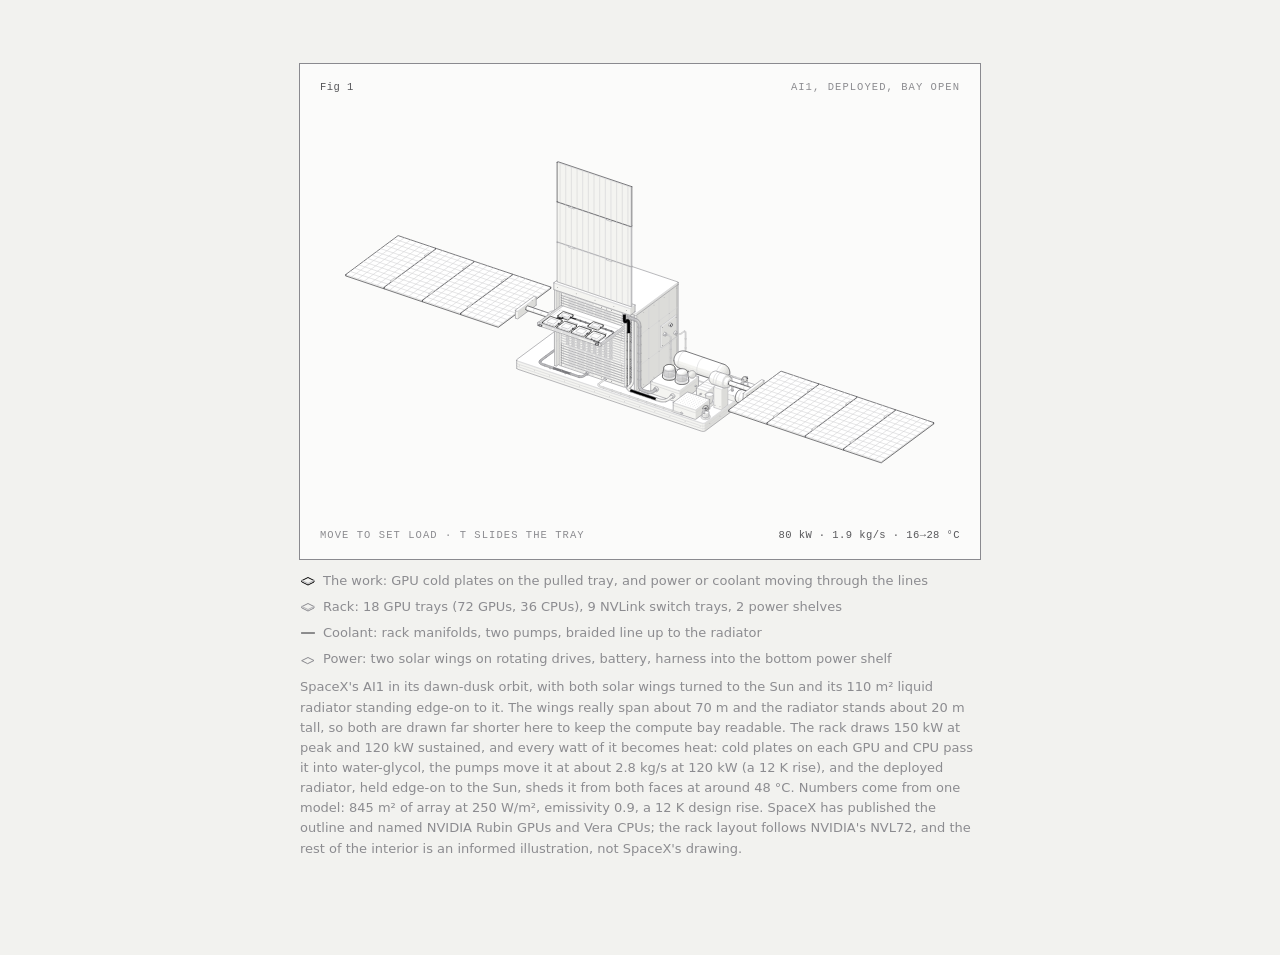
==== commit c881143c: "AI1 anatomy: deploy both solar wings and the radiator, show the satellite in orbit Co-Authored-By: C" ====
--- a/ai1-satellite/anatomy/index.html
+++ b/ai1-satellite/anatomy/index.html
@@ -128,7 +128,7 @@
 
 .ai-led circle{opacity:.25;transition:opacity .4s var(--anatomy-ease)}
 .it[data-chip] ~ .it .ai-led circle{opacity:.25}
-</style><figure class="iso-figure"><div class="iso-plate"><div class="iso-plate-corners" aria-hidden="true"><span class="iso-plate-corner" data-corner="fig">Fig 1</span><span class="iso-plate-corner" data-corner="title">AI1, compute bay open</span><span class="iso-plate-corner" data-corner="hint">Move to set load · T slides the tray</span><span class="iso-plate-corner" data-corner="readout" data-readout>120 kW · 2.8 kg/s</span></div><div class="iso-stage ai-stage" tabindex="0" role="slider" aria-label="AI1 compute satellite. Left and right arrows set the compute load; T or Space slides the GPU tray in or out." aria-valuemin="0" aria-valuemax="100" aria-valuenow="80"><svg xmlns="http://www.w3.org/2000/svg" class="iso-svg" viewBox="0 0 600 470" role="img" aria-label="SpaceX's AI1 compute satellite on its integration stand, wings and radiator stowed. The compute bay's front is open: a rack of 18 GPU trays, 9 NVLink switch trays and two power shelves, with one GPU tray slid out to show four GPU and two CPU cold plates joined by a coolant loop. Manifolds carry coolant to the pumps on the deck and up to the radiator folded on the roof; a harness brings power from the solar array drive. Laser terminals, star trackers, an argon tank, a Hall thruster and a battery sit on the deck."><path class="iso-halo" d="M66.6 310.5L66.8 309.3L67.6 308.1L68.7 307L172.8 229.9L174.3 228.9L176.3 228.2L178.4 227.6L180.8 227.2L183.2 227.1L185.7 227.2L188.1 227.6L190.2 228.2L527.9 342.1L529.8 342.8L531.3 343.8L532.5 344.9L533.2 346.1L533.4 347.3L533.4 358.2L533.2 359.4L532.4 360.6L531.3 361.7L427.2 438.8L425.7 439.7L423.7 440.5L421.6 441.1L419.2 441.4L416.8 441.6L414.3 441.4L411.9 441.1L409.8 440.5L72.1 326.6L70.2 325.8L68.7 324.9L67.5 323.8L66.8 322.6L66.6 321.4Z"/><g class="iso-solid"><path class="iso-fill" d="M178.5 253.4L178.6 252.4L179.1 251.4L180 250.6L181.2 249.8L182.8 249.2L184.6 248.8L186.6 248.6L188.5 248.7L190.4 248.9L192.2 249.4L193.7 250L194.9 250.8L195.7 251.7L196 252.7L196 254.4L196 255.4L195.5 256.3L194.6 257.2L193.3 258L191.7 258.6L189.9 258.9L188 259.1L186 259.1L184.1 258.9L182.3 258.4L180.8 257.8L179.7 257L178.9 256.1L178.5 255.1Z"/><path class="iso-shade" data-shade="0" d="M194.6 257.2L193.3 258L193.3 256.2L194.6 255.5ZM193.3 258L191.7 258.6L191.7 256.8L193.3 256.2ZM196 254.4L196 255.4L196 253.6L196 252.7ZM196 255.4L195.5 256.3L195.5 254.6L196 253.6ZM195.5 256.3L194.6 257.2L194.6 255.5L195.5 254.6Z"/><path class="iso-shade" data-shade="1" d="M191.7 258.6L189.9 258.9L189.9 257.2L191.7 256.8ZM189.9 258.9L188 259.1L188 257.4L189.9 257.2Z"/><path class="iso-shade" data-shade="2" d="M188 259.1L186 259.1L186 257.4L188 257.4ZM186 259.1L184.1 258.9L184.1 257.1L186 257.4ZM184.1 258.9L182.3 258.4L182.3 256.7L184.1 257.1Z"/><path class="iso-shade" data-shade="3" d="M182.3 258.4L180.8 257.8L180.8 256L182.3 256.7ZM180.8 257.8L179.7 257L179.7 255.2L180.8 256ZM179.7 257L178.9 256.1L178.9 254.3L179.7 255.2ZM178.9 256.1L178.5 255.1L178.5 253.4L178.9 254.3Z"/><path class="iso-top" d="M194.6 255.5L193.3 256.2L191.7 256.8L189.9 257.2L188 257.4L186 257.4L184.1 257.1L182.3 256.7L180.8 256L179.7 255.2L178.9 254.3L178.5 253.4L178.6 252.4L179.1 251.4L180 250.6L181.2 249.8L182.8 249.2L184.6 248.8L186.6 248.6L188.5 248.7L190.4 248.9L192.2 249.4L193.7 250L194.9 250.8L195.7 251.7L196 252.7L196 253.6L195.5 254.6Z"/><path class="iso-line iso-crease" data-tone="faint" d="M196 252.7L196 253.6L195.5 254.6L194.6 255.5L193.3 256.2L191.7 256.8L189.9 257.2L188 257.4L186 257.4L184.1 257.1L182.3 256.7L180.8 256L179.7 255.2L178.9 254.3L178.5 253.4"/><path class="iso-line iso-edge" data-tone="lo" d="M178.5 253.4L178.6 252.4L179.1 251.4L180 250.6L181.2 249.8L182.8 249.2L184.6 248.8L186.6 248.6L188.5 248.7L190.4 248.9L192.2 249.4L193.7 250L194.9 250.8L195.7 251.7L196 252.7M196 254.4L196 255.4L195.5 256.3L194.6 257.2L193.3 258L191.7 258.6L189.9 258.9L188 259.1L186 259.1L184.1 258.9L182.3 258.4L180.8 257.8L179.7 257L178.9 256.1L178.5 255.1M178.5 253.4L178.5 255.1M196 252.7L196 254.4"/></g><g class="iso-solid"><path class="iso-fill" d="M180.5 249.6L180.5 248.8L180.9 248.1L181.6 247.4L182.6 246.8L183.8 246.4L185.2 246.1L186.7 245.9L188.2 246L189.7 246.1L191.1 246.5L192.2 247L193.1 247.6L193.7 248.3L194 249L194 252.7L194 253.5L193.6 254.2L192.9 254.9L191.9 255.5L190.7 255.9L189.3 256.2L187.8 256.4L186.3 256.4L184.8 256.2L183.5 255.8L182.3 255.3L181.4 254.7L180.8 254L180.5 253.3Z"/><path class="iso-shade" data-shade="0" d="M192.9 254.9L191.9 255.5L191.9 251.8L192.9 251.2ZM191.9 255.5L190.7 255.9L190.7 252.2L191.9 251.8ZM194 252.7L194 253.5L194 249.8L194 249ZM194 253.5L193.6 254.2L193.6 250.5L194 249.8ZM193.6 254.2L192.9 254.9L192.9 251.2L193.6 250.5Z"/><path class="iso-shade" data-shade="1" d="M190.7 255.9L189.3 256.2L189.3 252.5L190.7 252.2ZM189.3 256.2L187.8 256.4L187.8 252.7L189.3 252.5Z"/><path class="iso-shade" data-shade="2" d="M187.8 256.4L186.3 256.4L186.3 252.7L187.8 252.7ZM186.3 256.4L184.8 256.2L184.8 252.5L186.3 252.7ZM184.8 256.2L183.5 255.8L183.5 252.1L184.8 252.5Z"/><path class="iso-shade" data-shade="3" d="M183.5 255.8L182.3 255.3L182.3 251.6L183.5 252.1ZM182.3 255.3L181.4 254.7L181.4 251L182.3 251.6ZM181.4 254.7L180.8 254L180.8 250.3L181.4 251ZM180.8 254L180.5 253.3L180.5 249.6L180.8 250.3Z"/><path class="iso-top" d="M192.9 251.2L191.9 251.8L190.7 252.2L189.3 252.5L187.8 252.7L186.3 252.7L184.8 252.5L183.5 252.1L182.3 251.6L181.4 251L180.8 250.3L180.5 249.6L180.5 248.8L180.9 248.1L181.6 247.4L182.6 246.8L183.8 246.4L185.2 246.1L186.7 245.9L188.2 246L189.7 246.1L191.1 246.5L192.2 247L193.1 247.6L193.7 248.3L194 249L194 249.8L193.6 250.5Z"/><path class="iso-line iso-crease" data-tone="faint" d="M194 249L194 249.8L193.6 250.5L192.9 251.2L191.9 251.8L190.7 252.2L189.3 252.5L187.8 252.7L186.3 252.7L184.8 252.5L183.5 252.1L182.3 251.6L181.4 251L180.8 250.3L180.5 249.6"/><path class="iso-line iso-edge" data-tone="mid" d="M180.5 249.6L180.5 248.8L180.9 248.1L181.6 247.4L182.6 246.8L183.8 246.4L185.2 246.1L186.7 245.9L188.2 246L189.7 246.1L191.1 246.5L192.2 247L193.1 247.6L193.7 248.3L194 249M194 252.7L194 253.5L193.6 254.2L192.9 254.9L191.9 255.5L190.7 255.9L189.3 256.2L187.8 256.4L186.3 256.4L184.8 256.2L183.5 255.8L182.3 255.3L181.4 254.7L180.8 254L180.5 253.3M180.5 249.6L180.5 253.3M194 249L194 252.7"/></g><g class="iso-solid"><path class="iso-fill" d="M91.3 318L91.4 317L91.9 316L92.8 315.2L94.1 314.4L95.7 313.8L97.5 313.4L99.4 313.2L101.4 313.3L103.3 313.5L105 314L106.5 314.6L107.7 315.4L108.5 316.3L108.9 317.3L108.9 319L108.8 320L108.3 321L107.4 321.8L106.1 322.6L104.5 323.2L102.7 323.6L100.8 323.8L98.8 323.7L96.9 323.5L95.2 323L93.7 322.4L92.5 321.6L91.7 320.7L91.3 319.7Z"/><path class="iso-shade" data-shade="0" d="M107.4 321.8L106.1 322.6L106.1 320.8L107.4 320.1ZM106.1 322.6L104.5 323.2L104.5 321.4L106.1 320.8ZM108.9 319L108.8 320L108.8 318.3L108.9 317.3ZM108.8 320L108.3 321L108.3 319.2L108.8 318.3ZM108.3 321L107.4 321.8L107.4 320.1L108.3 319.2Z"/><path class="iso-shade" data-shade="1" d="M104.5 323.2L102.7 323.6L102.7 321.8L104.5 321.4ZM102.7 323.6L100.8 323.8L100.8 322L102.7 321.8Z"/><path class="iso-shade" data-shade="2" d="M100.8 323.8L98.8 323.7L98.8 322L100.8 322ZM98.8 323.7L96.9 323.5L96.9 321.7L98.8 322ZM96.9 323.5L95.2 323L95.2 321.3L96.9 321.7Z"/><path class="iso-shade" data-shade="3" d="M95.2 323L93.7 322.4L93.7 320.6L95.2 321.3ZM93.7 322.4L92.5 321.6L92.5 319.8L93.7 320.6ZM92.5 321.6L91.7 320.7L91.7 318.9L92.5 319.8ZM91.7 320.7L91.3 319.7L91.3 318L91.7 318.9Z"/><path class="iso-top" d="M107.4 320.1L106.1 320.8L104.5 321.4L102.7 321.8L100.8 322L98.8 322L96.9 321.7L95.2 321.3L93.7 320.6L92.5 319.8L91.7 318.9L91.3 318L91.4 317L91.9 316L92.8 315.2L94.1 314.4L95.7 313.8L97.5 313.4L99.4 313.2L101.4 313.3L103.3 313.5L105 314L106.5 314.6L107.7 315.4L108.5 316.3L108.9 317.3L108.8 318.3L108.3 319.2Z"/><path class="iso-line iso-crease" data-tone="faint" d="M108.9 317.3L108.8 318.3L108.3 319.2L107.4 320.1L106.1 320.8L104.5 321.4L102.7 321.8L100.8 322L98.8 322L96.9 321.7L95.2 321.3L93.7 320.6L92.5 319.8L91.7 318.9L91.3 318"/><path class="iso-line iso-edge" data-tone="lo" d="M91.3 318L91.4 317L91.9 316L92.8 315.2L94.1 314.4L95.7 313.8L97.5 313.4L99.4 313.2L101.4 313.3L103.3 313.5L105 314L106.5 314.6L107.7 315.4L108.5 316.3L108.9 317.3M108.9 319L108.8 320L108.3 321L107.4 321.8L106.1 322.6L104.5 323.2L102.7 323.6L100.8 323.8L98.8 323.7L96.9 323.5L95.2 323L93.7 322.4L92.5 321.6L91.7 320.7L91.3 319.7M91.3 318L91.3 319.7M108.9 317.3L108.9 319"/></g><g class="iso-solid"><path class="iso-fill" d="M93.3 314.2L93.4 313.4L93.8 312.7L94.5 312L95.5 311.4L96.7 311L98.1 310.7L99.6 310.5L101.1 310.6L102.5 310.8L103.9 311.1L105.1 311.6L106 312.2L106.6 312.9L106.9 313.7L106.9 317.4L106.8 318.1L106.4 318.8L105.7 319.5L104.7 320.1L103.5 320.6L102.1 320.9L100.6 321L99.1 321L97.6 320.8L96.3 320.4L95.1 319.9L94.2 319.3L93.6 318.6L93.3 317.9Z"/><path class="iso-shade" data-shade="0" d="M105.7 319.5L104.7 320.1L104.7 316.4L105.7 315.8ZM104.7 320.1L103.5 320.6L103.5 316.9L104.7 316.4ZM106.9 317.4L106.8 318.1L106.8 314.4L106.9 313.7ZM106.8 318.1L106.4 318.8L106.4 315.1L106.8 314.4ZM106.4 318.8L105.7 319.5L105.7 315.8L106.4 315.1Z"/><path class="iso-shade" data-shade="1" d="M103.5 320.6L102.1 320.9L102.1 317.2L103.5 316.9ZM102.1 320.9L100.6 321L100.6 317.3L102.1 317.2Z"/><path class="iso-shade" data-shade="2" d="M100.6 321L99.1 321L99.1 317.3L100.6 317.3ZM99.1 321L97.6 320.8L97.6 317.1L99.1 317.3ZM97.6 320.8L96.3 320.4L96.3 316.7L97.6 317.1Z"/><path class="iso-shade" data-shade="3" d="M96.3 320.4L95.1 319.9L95.1 316.2L96.3 316.7ZM95.1 319.9L94.2 319.3L94.2 315.6L95.1 316.2ZM94.2 319.3L93.6 318.6L93.6 314.9L94.2 315.6ZM93.6 318.6L93.3 317.9L93.3 314.2L93.6 314.9Z"/><path class="iso-top" d="M105.7 315.8L104.7 316.4L103.5 316.9L102.1 317.2L100.6 317.3L99.1 317.3L97.6 317.1L96.3 316.7L95.1 316.2L94.2 315.6L93.6 314.9L93.3 314.2L93.4 313.4L93.8 312.7L94.5 312L95.5 311.4L96.7 311L98.1 310.7L99.6 310.5L101.1 310.6L102.5 310.8L103.9 311.1L105.1 311.6L106 312.2L106.6 312.9L106.9 313.7L106.8 314.4L106.4 315.1Z"/><path class="iso-line iso-crease" data-tone="faint" d="M106.9 313.7L106.8 314.4L106.4 315.1L105.7 315.8L104.7 316.4L103.5 316.9L102.1 317.2L100.6 317.3L99.1 317.3L97.6 317.1L96.3 316.7L95.1 316.2L94.2 315.6L93.6 314.9L93.3 314.2"/><path class="iso-line iso-edge" data-tone="mid" d="M93.3 314.2L93.4 313.4L93.8 312.7L94.5 312L95.5 311.4L96.7 311L98.1 310.7L99.6 310.5L101.1 310.6L102.5 310.8L103.9 311.1L105.1 311.6L106 312.2L106.6 312.9L106.9 313.7M106.9 317.4L106.8 318.1L106.4 318.8L105.7 319.5L104.7 320.1L103.5 320.6L102.1 320.9L100.6 321L99.1 321L97.6 320.8L96.3 320.4L95.1 319.9L94.2 319.3L93.6 318.6L93.3 317.9M93.3 314.2L93.3 317.9M106.9 313.7L106.9 317.4"/></g><g class="iso-solid"><path class="iso-fill" d="M491.1 358.8L491.2 357.8L491.7 356.9L492.6 356L493.9 355.2L495.5 354.7L497.3 354.3L499.2 354.1L501.2 354.1L503.1 354.3L504.8 354.8L506.3 355.4L507.5 356.2L508.3 357.1L508.7 358.1L508.7 359.8L508.6 360.8L508.1 361.8L507.2 362.7L505.9 363.4L504.3 364L502.5 364.4L500.6 364.6L498.6 364.5L496.7 364.3L495 363.8L493.5 363.2L492.3 362.4L491.5 361.5L491.1 360.5Z"/><path class="iso-shade" data-shade="0" d="M507.2 362.7L505.9 363.4L505.9 361.7L507.2 360.9ZM505.9 363.4L504.3 364L504.3 362.2L505.9 361.7ZM508.7 359.8L508.6 360.8L508.6 359.1L508.7 358.1ZM508.6 360.8L508.1 361.8L508.1 360L508.6 359.1ZM508.1 361.8L507.2 362.7L507.2 360.9L508.1 360Z"/><path class="iso-shade" data-shade="1" d="M504.3 364L502.5 364.4L502.5 362.6L504.3 362.2ZM502.5 364.4L500.6 364.6L500.6 362.8L502.5 362.6Z"/><path class="iso-shade" data-shade="2" d="M500.6 364.6L498.6 364.5L498.6 362.8L500.6 362.8ZM498.6 364.5L496.7 364.3L496.7 362.6L498.6 362.8ZM496.7 364.3L495 363.8L495 362.1L496.7 362.6Z"/><path class="iso-shade" data-shade="3" d="M495 363.8L493.5 363.2L493.5 361.5L495 362.1ZM493.5 363.2L492.3 362.4L492.3 360.7L493.5 361.5ZM492.3 362.4L491.5 361.5L491.5 359.8L492.3 360.7ZM491.5 361.5L491.1 360.5L491.1 358.8L491.5 359.8Z"/><path class="iso-top" d="M507.2 360.9L505.9 361.7L504.3 362.2L502.5 362.6L500.6 362.8L498.6 362.8L496.7 362.6L495 362.1L493.5 361.5L492.3 360.7L491.5 359.8L491.1 358.8L491.2 357.8L491.7 356.9L492.6 356L493.9 355.2L495.5 354.7L497.3 354.3L499.2 354.1L501.2 354.1L503.1 354.3L504.8 354.8L506.3 355.4L507.5 356.2L508.3 357.1L508.7 358.1L508.6 359.1L508.1 360Z"/><path class="iso-line iso-crease" data-tone="faint" d="M508.7 358.1L508.6 359.1L508.1 360L507.2 360.9L505.9 361.7L504.3 362.2L502.5 362.6L500.6 362.8L498.6 362.8L496.7 362.6L495 362.1L493.5 361.5L492.3 360.7L491.5 359.8L491.1 358.8"/><path class="iso-line iso-edge" data-tone="lo" d="M491.1 358.8L491.2 357.8L491.7 356.9L492.6 356L493.9 355.2L495.5 354.7L497.3 354.3L499.2 354.1L501.2 354.1L503.1 354.3L504.8 354.8L506.3 355.4L507.5 356.2L508.3 357.1L508.7 358.1M508.7 359.8L508.6 360.8L508.1 361.8L507.2 362.7L505.9 363.4L504.3 364L502.5 364.4L500.6 364.6L498.6 364.5L496.7 364.3L495 363.8L493.5 363.2L492.3 362.4L491.5 361.5L491.1 360.5M491.1 358.8L491.1 360.5M508.7 358.1L508.7 359.8"/></g><g class="iso-solid"><path class="iso-fill" d="M493.1 355L493.2 354.3L493.6 353.5L494.3 352.9L495.3 352.3L496.5 351.8L497.9 351.5L499.4 351.4L500.9 351.4L502.4 351.6L503.7 351.9L504.9 352.4L505.8 353L506.4 353.7L506.7 354.5L506.7 358.2L506.6 358.9L506.2 359.7L505.5 360.3L504.5 360.9L503.3 361.4L501.9 361.7L500.4 361.8L498.9 361.8L497.5 361.6L496.1 361.3L494.9 360.8L494 360.2L493.4 359.5L493.1 358.7Z"/><path class="iso-shade" data-shade="0" d="M505.5 360.3L504.5 360.9L504.5 357.2L505.5 356.6ZM504.5 360.9L503.3 361.4L503.3 357.7L504.5 357.2ZM506.7 358.2L506.6 358.9L506.6 355.2L506.7 354.5ZM506.6 358.9L506.2 359.7L506.2 356L506.6 355.2ZM506.2 359.7L505.5 360.3L505.5 356.6L506.2 356Z"/><path class="iso-shade" data-shade="1" d="M503.3 361.4L501.9 361.7L501.9 358L503.3 357.7ZM501.9 361.7L500.4 361.8L500.4 358.1L501.9 358Z"/><path class="iso-shade" data-shade="2" d="M500.4 361.8L498.9 361.8L498.9 358.1L500.4 358.1ZM498.9 361.8L497.5 361.6L497.5 357.9L498.9 358.1ZM497.5 361.6L496.1 361.3L496.1 357.6L497.5 357.9Z"/><path class="iso-shade" data-shade="3" d="M496.1 361.3L494.9 360.8L494.9 357.1L496.1 357.6ZM494.9 360.8L494 360.2L494 356.5L494.9 357.1ZM494 360.2L493.4 359.5L493.4 355.8L494 356.5ZM493.4 359.5L493.1 358.7L493.1 355L493.4 355.8Z"/><path class="iso-top" d="M505.5 356.6L504.5 357.2L503.3 357.7L501.9 358L500.4 358.1L498.9 358.1L497.5 357.9L496.1 357.6L494.9 357.1L494 356.5L493.4 355.8L493.1 355L493.2 354.3L493.6 353.5L494.3 352.9L495.3 352.3L496.5 351.8L497.9 351.5L499.4 351.4L500.9 351.4L502.4 351.6L503.7 351.9L504.9 352.4L505.8 353L506.4 353.7L506.7 354.5L506.6 355.2L506.2 356Z"/><path class="iso-line iso-crease" data-tone="faint" d="M506.7 354.5L506.6 355.2L506.2 356L505.5 356.6L504.5 357.2L503.3 357.7L501.9 358L500.4 358.1L498.9 358.1L497.5 357.9L496.1 357.6L494.9 357.1L494 356.5L493.4 355.8L493.1 355"/><path class="iso-line iso-edge" data-tone="mid" d="M493.1 355L493.2 354.3L493.6 353.5L494.3 352.9L495.3 352.3L496.5 351.8L497.9 351.5L499.4 351.4L500.9 351.4L502.4 351.6L503.7 351.9L504.9 352.4L505.8 353L506.4 353.7L506.7 354.5M506.7 358.2L506.6 358.9L506.2 359.7L505.5 360.3L504.5 360.9L503.3 361.4L501.9 361.7L500.4 361.8L498.9 361.8L497.5 361.6L496.1 361.3L494.9 360.8L494 360.2L493.4 359.5L493.1 358.7M493.1 355L493.1 358.7M506.7 354.5L506.7 358.2"/></g><g class="iso-solid"><path class="iso-fill" d="M404 423.4L404 422.4L404.5 421.5L405.4 420.6L406.7 419.9L408.3 419.3L410.1 418.9L412 418.7L414 418.7L415.9 419L417.7 419.4L419.2 420.1L420.3 420.8L421.1 421.7L421.5 422.7L421.5 424.5L421.4 425.4L420.9 426.4L420 427.3L418.8 428L417.2 428.6L415.4 429L413.4 429.2L411.5 429.2L409.6 428.9L407.8 428.5L406.3 427.8L405.1 427L404.3 426.1L404 425.2Z"/><path class="iso-shade" data-shade="0" d="M420 427.3L418.8 428L418.8 426.3L420 425.5ZM418.8 428L417.2 428.6L417.2 426.9L418.8 426.3ZM421.5 424.5L421.4 425.4L421.4 423.7L421.5 422.7ZM421.4 425.4L420.9 426.4L420.9 424.6L421.4 423.7ZM420.9 426.4L420 427.3L420 425.5L420.9 424.6Z"/><path class="iso-shade" data-shade="1" d="M417.2 428.6L415.4 429L415.4 427.3L417.2 426.9ZM415.4 429L413.4 429.2L413.4 427.4L415.4 427.3Z"/><path class="iso-shade" data-shade="2" d="M413.4 429.2L411.5 429.2L411.5 427.4L413.4 427.4ZM411.5 429.2L409.6 428.9L409.6 427.2L411.5 427.4ZM409.6 428.9L407.8 428.5L407.8 426.7L409.6 427.2Z"/><path class="iso-shade" data-shade="3" d="M407.8 428.5L406.3 427.8L406.3 426.1L407.8 426.7ZM406.3 427.8L405.1 427L405.1 425.3L406.3 426.1ZM405.1 427L404.3 426.1L404.3 424.4L405.1 425.3ZM404.3 426.1L404 425.2L404 423.4L404.3 424.4Z"/><path class="iso-top" d="M420 425.5L418.8 426.3L417.2 426.9L415.4 427.3L413.4 427.4L411.5 427.4L409.6 427.2L407.8 426.7L406.3 426.1L405.1 425.3L404.3 424.4L404 423.4L404 422.4L404.5 421.5L405.4 420.6L406.7 419.9L408.3 419.3L410.1 418.9L412 418.7L414 418.7L415.9 419L417.7 419.4L419.2 420.1L420.3 420.8L421.1 421.7L421.5 422.7L421.4 423.7L420.9 424.6Z"/><path class="iso-line iso-crease" data-tone="faint" d="M421.5 422.7L421.4 423.7L420.9 424.6L420 425.5L418.8 426.3L417.2 426.9L415.4 427.3L413.4 427.4L411.5 427.4L409.6 427.2L407.8 426.7L406.3 426.1L405.1 425.3L404.3 424.4L404 423.4"/><path class="iso-line iso-edge" data-tone="lo" d="M404 423.4L404 422.4L404.5 421.5L405.4 420.6L406.7 419.9L408.3 419.3L410.1 418.9L412 418.7L414 418.7L415.9 419L417.7 419.4L419.2 420.1L420.3 420.8L421.1 421.7L421.5 422.7M421.5 424.5L421.4 425.4L420.9 426.4L420 427.3L418.8 428L417.2 428.6L415.4 429L413.4 429.2L411.5 429.2L409.6 428.9L407.8 428.5L406.3 427.8L405.1 427L404.3 426.1L404 425.2M404 423.4L404 425.2M421.5 422.7L421.5 424.5"/></g><g class="iso-solid"><path class="iso-fill" d="M406 419.6L406 418.9L406.4 418.1L407.1 417.5L408.1 416.9L409.3 416.4L410.7 416.1L412.2 416L413.7 416L415.2 416.2L416.5 416.5L417.7 417L418.6 417.6L419.2 418.3L419.5 419.1L419.5 422.8L419.5 423.6L419.1 424.3L418.4 425L417.4 425.5L416.2 426L414.8 426.3L413.3 426.4L411.8 426.4L410.3 426.2L408.9 425.9L407.8 425.4L406.9 424.8L406.3 424.1L406 423.3Z"/><path class="iso-shade" data-shade="0" d="M418.4 425L417.4 425.5L417.4 421.8L418.4 421.3ZM417.4 425.5L416.2 426L416.2 422.3L417.4 421.8ZM419.5 422.8L419.5 423.6L419.5 419.9L419.5 419.1ZM419.5 423.6L419.1 424.3L419.1 420.6L419.5 419.9ZM419.1 424.3L418.4 425L418.4 421.3L419.1 420.6Z"/><path class="iso-shade" data-shade="1" d="M416.2 426L414.8 426.3L414.8 422.6L416.2 422.3ZM414.8 426.3L413.3 426.4L413.3 422.7L414.8 422.6Z"/><path class="iso-shade" data-shade="2" d="M413.3 426.4L411.8 426.4L411.8 422.7L413.3 422.7ZM411.8 426.4L410.3 426.2L410.3 422.5L411.8 422.7ZM410.3 426.2L408.9 425.9L408.9 422.2L410.3 422.5Z"/><path class="iso-shade" data-shade="3" d="M408.9 425.9L407.8 425.4L407.8 421.7L408.9 422.2ZM407.8 425.4L406.9 424.8L406.9 421.1L407.8 421.7ZM406.9 424.8L406.3 424.1L406.3 420.4L406.9 421.1ZM406.3 424.1L406 423.3L406 419.6L406.3 420.4Z"/><path class="iso-top" d="M418.4 421.3L417.4 421.8L416.2 422.3L414.8 422.6L413.3 422.7L411.8 422.7L410.3 422.5L408.9 422.2L407.8 421.7L406.9 421.1L406.3 420.4L406 419.6L406 418.9L406.4 418.1L407.1 417.5L408.1 416.9L409.3 416.4L410.7 416.1L412.2 416L413.7 416L415.2 416.2L416.5 416.5L417.7 417L418.6 417.6L419.2 418.3L419.5 419.1L419.5 419.9L419.1 420.6Z"/><path class="iso-line iso-crease" data-tone="faint" d="M419.5 419.1L419.5 419.9L419.1 420.6L418.4 421.3L417.4 421.8L416.2 422.3L414.8 422.6L413.3 422.7L411.8 422.7L410.3 422.5L408.9 422.2L407.8 421.7L406.9 421.1L406.3 420.4L406 419.6"/><path class="iso-line iso-edge" data-tone="mid" d="M406 419.6L406 418.9L406.4 418.1L407.1 417.5L408.1 416.9L409.3 416.4L410.7 416.1L412.2 416L413.7 416L415.2 416.2L416.5 416.5L417.7 417L418.6 417.6L419.2 418.3L419.5 419.1M419.5 422.8L419.5 423.6L419.1 424.3L418.4 425L417.4 425.5L416.2 426L414.8 426.3L413.3 426.4L411.8 426.4L410.3 426.2L408.9 425.9L407.8 425.4L406.9 424.8L406.3 424.1L406 423.3M406 419.6L406 423.3M419.5 419.1L419.5 422.8"/></g><g class="iso-solid"><path class="iso-fill" d="M66.6 305L66.8 303.8L67.6 302.6L68.7 301.6L172.8 224.4L174.3 223.5L176.3 222.7L178.4 222.1L180.8 221.8L183.2 221.7L185.7 221.8L188.1 222.2L190.2 222.7L527.9 336.6L529.8 337.4L531.3 338.4L532.5 339.4L533.2 340.6L533.4 341.9L533.4 352.7L533.2 354L532.4 355.1L531.3 356.2L427.2 433.3L425.7 434.3L423.7 435.1L421.6 435.6L419.2 436L416.8 436.1L414.3 436L411.9 435.6L409.8 435L72.1 321.2L70.2 320.4L68.7 319.4L67.5 318.3L66.8 317.2L66.6 315.9Z"/><path class="iso-shade" data-shade="0" d="M533.4 352.7L533.2 354L533.2 343.1L533.4 341.9ZM533.2 354L532.4 355.1L532.4 344.3L533.2 343.1ZM532.4 355.1L531.3 356.2L531.3 345.3L532.4 344.3ZM531.3 356.2L427.2 433.3L427.2 422.5L531.3 345.3ZM427.2 433.3L425.7 434.3L425.7 423.4L427.2 422.5ZM425.7 434.3L423.7 435.1L423.7 424.2L425.7 423.4Z"/><path class="iso-shade" data-shade="1" d="M423.7 435.1L421.6 435.6L421.6 424.8L423.7 424.2ZM421.6 435.6L419.2 436L419.2 425.1L421.6 424.8ZM419.2 436L416.8 436.1L416.8 425.2L419.2 425.1Z"/><path class="iso-shade" data-shade="2" d="M416.8 436.1L414.3 436L414.3 425.1L416.8 425.2ZM414.3 436L411.9 435.6L411.9 424.7L414.3 425.1ZM411.9 435.6L409.8 435L409.8 424.2L411.9 424.7Z"/><path class="iso-shade" data-shade="3" d="M409.8 435L72.1 321.2L72.1 310.3L409.8 424.2ZM72.1 321.2L70.2 320.4L70.2 309.5L72.1 310.3ZM70.2 320.4L68.7 319.4L68.7 308.5L70.2 309.5ZM68.7 319.4L67.5 318.3L67.5 307.5L68.7 308.5ZM67.5 318.3L66.8 317.2L66.8 306.3L67.5 307.5ZM66.8 317.2L66.6 315.9L66.6 305L66.8 306.3Z"/><path class="iso-top" d="M527.9 336.6L529.8 337.4L531.3 338.4L532.5 339.4L533.2 340.6L533.4 341.9L533.2 343.1L532.4 344.3L531.3 345.3L427.2 422.5L425.7 423.4L423.7 424.2L421.6 424.8L419.2 425.1L416.8 425.2L414.3 425.1L411.9 424.7L409.8 424.2L72.1 310.3L70.2 309.5L68.7 308.5L67.5 307.5L66.8 306.3L66.6 305L66.8 303.8L67.6 302.6L68.7 301.6L172.8 224.4L174.3 223.5L176.3 222.7L178.4 222.1L180.8 221.8L183.2 221.7L185.7 221.8L188.1 222.2L190.2 222.7Z"/><path class="iso-line iso-crease" data-tone="faint" d="M533.4 341.9L533.2 343.1L532.4 344.3L531.3 345.3L427.2 422.5L425.7 423.4L423.7 424.2L421.6 424.8L419.2 425.1L416.8 425.2L414.3 425.1L411.9 424.7L409.8 424.2L72.1 310.3L70.2 309.5L68.7 308.5L67.5 307.5L66.8 306.3L66.6 305"/><path class="iso-line iso-bevel" data-tone="faint" d="M533.4 341.9L531.2 342.9L530.6 343.9L529.5 344.8L425.6 421.9L424.2 422.7L422.6 423.3L420.8 423.8L418.8 424.1L416.8 424.2L414.7 424.1L412.7 423.8L410.8 423.3L73.3 309.5L71.7 308.8L70.4 308L69.4 307.1L68.8 306.1L66.6 305"/><path class="iso-line" data-tone="faint" d="M533.4 346.2L533.2 347.4L532.4 348.6L531.3 349.7L427.2 426.8L425.7 427.8L423.7 428.5L421.6 429.1L419.2 429.5L416.8 429.6L414.3 429.5L411.9 429.1L409.8 428.5L72.1 314.6L70.2 313.8L68.7 312.9L67.5 311.8L66.8 310.6L66.6 309.4"/><path class="iso-line iso-edge" data-tone="mid" d="M66.6 305L66.8 303.8L67.6 302.6L68.7 301.6L172.8 224.4L174.3 223.5L176.3 222.7L178.4 222.1L180.8 221.8L183.2 221.7L185.7 221.8L188.1 222.2L190.2 222.7L527.9 336.6L529.8 337.4L531.3 338.4L532.5 339.4L533.2 340.6L533.4 341.9M533.4 352.7L533.2 354L532.4 355.1L531.3 356.2L427.2 433.3L425.7 434.3L423.7 435.1L421.6 435.6L419.2 436L416.8 436.1L414.3 436L411.9 435.6L409.8 435L72.1 321.2L70.2 320.4L68.7 319.4L67.5 318.3L66.8 317.2L66.6 315.9M533.4 341.9L533.4 352.7M66.6 305L66.6 315.9"/></g><path class="iso-line" data-tone="lo" d="M524.4 339.2L525.3 339.6L526.1 340.1L526.7 340.6L527 341.2L527.1 341.8L527 342.5L526.6 343L526.1 343.6L422 420.7L421.2 421.2L420.3 421.6L419.2 421.9L418 422L416.8 422.1L415.6 422L414.4 421.8L413.3 421.6L75.6 307.7L74.7 307.3L73.9 306.8L73.3 306.3L73 305.7L72.9 305.1L73 304.4L73.4 303.9L73.9 303.3L178 226.2L178.8 225.7L179.7 225.3L180.8 225L182 224.9L183.2 224.8L184.4 224.9L185.6 225.1L186.7 225.3Z"/><path class="iso-line" data-tone="lo" d="M185.5 228.7L184.7 229.1L183.7 229.3L182.6 229.3L181.6 229.1L180.9 228.7L180.5 228.2L180.5 227.7L180.9 227.2L181.7 226.8L182.7 226.6L183.7 226.6L184.7 226.8L185.5 227.2L185.9 227.7L185.9 228.2ZM523.1 342.6L522.4 343L521.4 343.2L520.3 343.2L519.3 343L518.5 342.6L518.1 342.1L518.1 341.6L518.6 341.1L519.3 340.7L520.3 340.5L521.4 340.5L522.4 340.7L523.1 341.1L523.6 341.6L523.6 342.1ZM81.4 305.8L80.7 306.2L79.7 306.4L78.6 306.4L77.6 306.2L76.9 305.8L76.4 305.3L76.4 304.8L76.9 304.3L77.6 303.9L78.6 303.7L79.7 303.7L80.7 303.9L81.5 304.3L81.9 304.8L81.9 305.3ZM419.1 419.7L418.3 420.1L417.3 420.3L416.3 420.3L415.3 420.1L414.5 419.7L414.1 419.2L414.1 418.7L414.5 418.2L415.3 417.8L416.3 417.6L417.4 417.6L418.4 417.8L419.1 418.2L419.5 418.7L419.5 419.2Z"/><g class="iso-dots" data-tone="mid"><circle cx="183.2" cy="228" r="0.5"/><circle cx="520.8" cy="341.8" r="0.5"/><circle cx="79.2" cy="305.1" r="0.5"/><circle cx="416.8" cy="418.9" r="0.5"/></g><g class="iso-solid"><path class="iso-fill" d="M98.4 312.8L98.6 312.5L101.4 310.4L101.9 310.2L102.5 310.1L103.2 310.2L330.3 386.9L330.8 387.1L330.9 387.4L330.9 388.1L330.7 388.4L327.9 390.5L327.4 390.7L326.7 390.7L326.1 390.6L98.9 314L98.5 313.8L98.4 313.4Z"/><path class="iso-shade" data-shade="0" d="M330.9 388.1L330.7 388.4L330.7 387.7L330.9 387.4ZM330.7 388.4L327.9 390.5L327.9 389.8L330.7 387.7ZM327.9 390.5L327.4 390.7L327.4 390L327.9 389.8Z"/><path class="iso-shade" data-shade="1" d="M327.4 390.7L326.7 390.7L326.7 390.1L327.4 390Z"/><path class="iso-shade" data-shade="2" d="M326.7 390.7L326.1 390.6L326.1 390L326.7 390.1Z"/><path class="iso-shade" data-shade="3" d="M326.1 390.6L98.9 314L98.9 313.4L326.1 390ZM98.9 314L98.5 313.8L98.5 313.1L98.9 313.4ZM98.5 313.8L98.4 313.4L98.4 312.8L98.5 313.1Z"/><path class="iso-top" d="M330.3 386.9L330.8 387.1L330.9 387.4L330.7 387.7L327.9 389.8L327.4 390L326.7 390.1L326.1 390L98.9 313.4L98.5 313.1L98.4 312.8L98.6 312.5L101.4 310.4L101.9 310.2L102.5 310.1L103.2 310.2Z"/><path class="iso-line iso-edge" data-tone="lo" d="M98.4 312.8L98.6 312.5L101.4 310.4L101.9 310.2L102.5 310.1L103.2 310.2L330.3 386.9L330.8 387.1L330.9 387.4M330.9 388.1L330.7 388.4L327.9 390.5L327.4 390.7L326.7 390.7L326.1 390.6L98.9 314L98.5 313.8L98.4 313.4M330.9 387.4L330.9 388.1M98.4 312.8L98.4 313.4"/></g><path class="iso-line" data-tone="lo" d="M108.4 312L107.1 312.9M112.5 313.4L111.3 314.3M116.7 314.8L115.4 315.7M120.9 316.2L119.6 317.1M129.2 319L127.9 320M133.4 320.4L132.1 321.4M137.5 321.8L136.3 322.8M141.7 323.2L140.4 324.2M150 326.1L148.8 327M154.2 327.5L153 328.4M158.4 328.9L157.1 329.8M162.6 330.3L161.3 331.2M170.9 333.1L169.6 334M175.1 334.5L173.8 335.4M179.2 335.9L178 336.8M183.4 337.3L182.1 338.2M191.7 340.1L190.5 341M195.9 341.5L194.6 342.5M200.1 342.9L198.8 343.9M204.2 344.3L203 345.3M212.6 347.1L211.3 348.1M216.7 348.5L215.5 349.5M220.9 350L219.6 350.9M225.1 351.4L223.8 352.3M233.4 354.2L232.2 355.1M237.6 355.6L236.3 356.5M241.8 357L240.5 357.9M245.9 358.4L244.7 359.3M254.3 361.2L253 362.1M258.4 362.6L257.2 363.5M262.6 364L261.3 364.9M266.8 365.4L265.5 366.4M275.1 368.2L273.8 369.2M279.3 369.6L278 370.6M283.4 371L282.2 372M287.6 372.4L286.3 373.4M295.9 375.3L294.7 376.2M300.1 376.7L298.8 377.6M304.3 378.1L303 379M308.5 379.5L307.2 380.4M316.8 382.3L315.5 383.2M321 383.7L319.7 384.6M325.1 385.1L323.9 386"/><path class="iso-line" data-tone="mid" d="M125 317.6L122.6 319.4M145.9 324.6L143.5 326.4M166.7 331.7L164.3 333.4M187.6 338.7L185.2 340.5M208.4 345.7L206 347.5M229.2 352.8L226.9 354.5M250.1 359.8L247.7 361.6M270.9 366.8L268.5 368.6M291.8 373.9L289.4 375.6M312.6 380.9L310.2 382.7"/><g class="iso-solid"><path class="iso-fill" d="M347.9 392.9L348.2 392.5L359.2 384.4L359.7 384.1L360.5 384L361.3 384.2L400.4 397.4L400.9 397.7L401.1 398.1L401.1 398.9L400.8 399.3L389.9 407.4L389.3 407.7L388.5 407.8L387.8 407.6L348.6 394.4L348.1 394.1L347.9 393.7Z"/><path class="iso-shade" data-shade="0" d="M401.1 398.9L400.8 399.3L400.8 398.4L401.1 398.1ZM400.8 399.3L389.9 407.4L389.9 406.6L400.8 398.4ZM389.9 407.4L389.3 407.7L389.3 406.8L389.9 406.6Z"/><path class="iso-shade" data-shade="1" d="M389.3 407.7L388.5 407.8L388.5 406.9L389.3 406.8Z"/><path class="iso-shade" data-shade="2" d="M388.5 407.8L387.8 407.6L387.8 406.8L388.5 406.9Z"/><path class="iso-shade" data-shade="3" d="M387.8 407.6L348.6 394.4L348.6 393.6L387.8 406.8ZM348.6 394.4L348.1 394.1L348.1 393.3L348.6 393.6ZM348.1 394.1L347.9 393.7L347.9 392.9L348.1 393.3Z"/><path class="iso-top" d="M400.4 397.4L400.9 397.7L401.1 398.1L400.8 398.4L389.9 406.6L389.3 406.8L388.5 406.9L387.8 406.8L348.6 393.6L348.1 393.3L347.9 392.9L348.2 392.5L359.2 384.4L359.7 384.1L360.5 384L361.3 384.2Z"/><path class="iso-line iso-edge" data-tone="lo" d="M347.9 392.9L348.2 392.5L359.2 384.4L359.7 384.1L360.5 384L361.3 384.2L400.4 397.4L400.9 397.7L401.1 398.1M401.1 398.9L400.8 399.3L389.9 407.4L389.3 407.7L388.5 407.8L387.8 407.6L348.6 394.4L348.1 394.1L347.9 393.7M401.1 398.1L401.1 398.9M347.9 392.9L347.9 393.7"/></g><path class="iso-line" data-tone="faint" d="M399.2 398L388.6 406L349.8 392.9L360.5 385Z"/><text class="iso-face-text" data-tone="mid" transform="matrix(1.042 0.351 -0.703 0.521 359.672 388.494)" font-size="3.2" text-anchor="start">AI1 · SN 001</text><path class="iso-line" data-tone="lo" data-free="" d="M356.9 390.6L379.8 398.3M354.5 392.3L370.1 397.6"/><g class="iso-dots" data-tone="mid"><circle cx="397.2" cy="398.3" r="0.45"/><circle cx="388.2" cy="404.9" r="0.45"/></g><path class="iso-halo" d="M110.6 293.3L189.3 234.9L489.4 336.2L489.4 344.9L410.7 403.2L110.6 302Z"/><g class="ai-sat"><g class="it" data-k="-61.437" data-name="stand.post.foot"><g class="iso-solid"><path class="iso-fill" d="M155.3 276.4L155.3 275.7L155.5 274.9L155.9 274.2L156.5 273.5L157.2 272.9L158.1 272.3L159.2 271.8L160.4 271.3L161.6 271L163 270.7L164.4 270.5L165.9 270.4L167.4 270.4L168.9 270.5L170.3 270.7L171.7 271L172.9 271.4L174.1 271.8L175.1 272.4L176 272.9L176.8 273.6L177.3 274.3L177.7 275L177.9 275.7L177.9 278.1L177.9 278.9L177.7 279.6L177.3 280.3L176.7 281L176 281.6L175.1 282.2L174 282.7L172.9 283.2L171.6 283.5L170.2 283.8L168.8 284L167.3 284.1L165.8 284.1L164.4 284L162.9 283.8L161.6 283.5L160.3 283.2L159.1 282.7L158.1 282.2L157.2 281.6L156.4 280.9L155.9 280.3L155.5 279.5L155.3 278.8Z"/><path class="iso-shade" data-shade="0" d="M177.9 278.5L177.7 279.6L177 280.6L176 281.6L174.6 282.5L172.9 283.2L170.9 283.7L168.8 284L166.6 284.1L166.6 281.7L168.8 281.6L170.9 281.3L172.9 280.8L174.6 280.1L176 279.2L177 278.3L177.7 277.2L177.9 276.1Z"/><path class="iso-shade" data-shade="1" d="M166.6 284.1L164.4 284L162.2 283.7L162.2 281.3L164.4 281.6L166.6 281.7Z"/><path class="iso-shade" data-shade="2" d="M162.2 283.7L160.3 283.2L158.6 282.4L158.6 280L160.3 280.8L162.2 281.3Z"/><path class="iso-shade" data-shade="3" d="M158.6 282.4L157.2 281.6L156.1 280.6L155.5 279.5L155.5 277.1L156.1 278.2L157.2 279.2L158.6 280Z"/><path class="iso-top" d="M155.5 279.5L155.3 278.4L155.3 276L155.5 277.1ZM176 279.2L174.6 280.1L172.9 280.8L170.9 281.3L168.8 281.6L166.6 281.7L164.4 281.6L162.2 281.3L160.3 280.8L158.6 280L157.2 279.2L156.1 278.2L155.5 277.1L155.3 276L155.5 274.9L156.2 273.9L157.2 272.9L158.6 272L160.4 271.3L162.3 270.8L164.4 270.5L166.7 270.4L168.9 270.5L171 270.8L172.9 271.4L174.6 272.1L176 272.9L177.1 273.9L177.7 275L177.9 276.1L177.7 277.2L177 278.3L176 279.2L166.6 276.1L166.6 276.1L166.6 276.1L166.6 276.1L166.6 276.1L166.6 276.1L166.6 276.1L166.6 276.1L166.6 276.1L166.6 276.1L166.6 276.1L166.6 276.1L166.6 276.1L166.6 276.1L166.6 276.1L166.6 276.1L166.6 276.1L166.6 276.1L166.6 276.1L166.6 276.1L166.6 276.1L166.6 276.1L166.6 276.1L166.6 276.1L166.6 276.1L166.6 276.1L166.6 276.1L166.6 276.1L166.6 276.1L166.6 276.1L166.6 276.1L166.6 276.1L166.6 276.1Z"/><path class="iso-line iso-crease" data-tone="faint" d="M177.9 276.1L177.8 276.8L177.5 277.5L177.1 278.2L176.4 278.9L175.6 279.5L174.6 280.1L173.5 280.6L172.3 281L170.9 281.3L169.5 281.5L168.1 281.7L166.6 281.7L165.1 281.7L163.7 281.5L162.3 281.3L160.9 281L159.7 280.6L158.6 280.1L157.6 279.5L156.8 278.9L156.2 278.2L155.7 277.5L155.4 276.8L155.3 276.1"/><path class="iso-line iso-edge" data-tone="lo" d="M155.3 276.4L155.3 275.7L155.5 274.9L155.9 274.2L156.5 273.5L157.2 272.9L158.1 272.3L159.2 271.8L160.4 271.3L161.6 271L163 270.7L164.4 270.5L165.9 270.4L167.4 270.4L168.9 270.5L170.3 270.7L171.7 271L172.9 271.4L174.1 271.8L175.1 272.4L176 272.9L176.8 273.6L177.3 274.3L177.7 275L177.9 275.7L177.9 278.1L177.9 278.9L177.7 279.6L177.3 280.3L176.7 281L176 281.6L175.1 282.2L174 282.7L172.9 283.2L171.6 283.5L170.2 283.8L168.8 284L167.3 284.1L165.8 284.1L164.4 284L162.9 283.8L161.6 283.5L160.3 283.2L159.1 282.7L158.1 282.2L157.2 281.6L156.4 280.9L155.9 280.3L155.5 279.5L155.3 278.8Z"/></g><g class="iso-dots" data-tone="mid"><circle cx="173.9" cy="278.5" r="0.45"/><circle cx="166" cy="280.5" r="0.45"/><circle cx="158.7" cy="278" r="0.45"/><circle cx="159.3" cy="273.6" r="0.45"/><circle cx="167.2" cy="271.7" r="0.45"/><circle cx="174.5" cy="274.1" r="0.45"/></g></g><g class="it" data-k="-54.937" data-name="stand.post"><g class="iso-solid"><path class="iso-fill" d="M162.6 250.1L162.7 249.8L162.9 249.4L163.3 249L163.8 248.7L164.4 248.5L165.1 248.3L165.8 248.2L166.6 248.1L167.4 248.2L168.2 248.3L168.9 248.5L169.5 248.7L170 249L170.3 249.4L170.6 249.8L170.6 250.2L170.6 276.1L170.5 276.5L170.3 276.8L169.9 277.2L169.4 277.5L168.8 277.7L168.1 277.9L167.4 278L166.6 278.1L165.8 278L165.1 277.9L164.4 277.7L163.7 277.5L163.3 277.2L162.9 276.8L162.7 276.5L162.6 276.1Z"/><path class="iso-shade" data-shade="0" d="M170.6 276.1L170.5 276.5L170.3 276.8L169.9 277.2L169.4 277.5L168.8 277.7L168.1 277.9L167.4 278L166.6 278.1L166.6 252.2L167.4 252.1L168.1 252L168.8 251.8L169.4 251.6L169.9 251.3L170.3 250.9L170.5 250.6L170.6 250.2Z"/><path class="iso-shade" data-shade="1" d="M166.6 278.1L165.8 278L165.1 277.9L165.1 252L165.8 252.1L166.6 252.2Z"/><path class="iso-shade" data-shade="2" d="M165.1 277.9L164.4 277.7L163.7 277.5L163.7 251.6L164.4 251.8L165.1 252Z"/><path class="iso-shade" data-shade="3" d="M163.7 277.5L163.3 277.2L162.9 276.8L162.7 276.5L162.7 250.5L162.9 250.9L163.3 251.3L163.7 251.6Z"/><path class="iso-top" d="M162.7 276.5L162.6 276.1L162.6 250.1L162.7 250.5ZM169.9 251.3L169.4 251.6L168.8 251.8L168.1 252L167.4 252.1L166.6 252.2L165.8 252.1L165.1 252L164.4 251.8L163.7 251.6L163.3 251.3L162.9 250.9L162.7 250.5L162.6 250.1L162.7 249.8L162.9 249.4L163.3 249L163.8 248.7L164.4 248.5L165.1 248.3L165.8 248.2L166.6 248.1L167.4 248.2L168.2 248.3L168.9 248.5L169.5 248.7L170 249L170.3 249.4L170.6 249.8L170.6 250.2L170.5 250.6L170.3 250.9L169.9 251.3L166.6 250.2L166.6 250.2L166.6 250.2L166.6 250.2L166.6 250.2L166.6 250.2L166.6 250.2L166.6 250.2L166.6 250.2L166.6 250.2L166.6 250.2L166.6 250.2L166.6 250.2L166.6 250.2L166.6 250.2L166.6 250.2L166.6 250.2L166.6 250.2L166.6 250.2L166.6 250.2L166.6 250.2L166.6 250.2L166.6 250.2L166.6 250.2L166.6 250.2L166.6 250.2L166.6 250.2L166.6 250.2L166.6 250.2L166.6 250.2L166.6 250.2L166.6 250.2L166.6 250.2Z"/><path class="iso-line iso-crease" data-tone="faint" d="M170.6 250.2L170.4 250.8L169.7 251.4L168.6 251.9L167.3 252.1L165.9 252.1L164.6 251.9L163.5 251.4L162.8 250.8L162.6 250.2"/><path class="iso-line" data-tone="faint" d="M170.6 263.6L170.3 264.1L169.7 264.5L169 264.8L168.1 265.1L167.1 265.2L166.1 265.2L165.1 265.1L164.2 264.8L163.5 264.5L162.9 264.1L162.6 263.6M170.6 261.4L170.3 261.9L169.7 262.3L169 262.7L168.1 262.9L167.1 263L166.1 263L165.1 262.9L164.2 262.7L163.5 262.3L162.9 261.9L162.6 261.4"/><path class="iso-line iso-edge" data-tone="mid" d="M162.6 250.1L162.7 249.8L162.9 249.4L163.3 249L163.8 248.7L164.4 248.5L165.1 248.3L165.8 248.2L166.6 248.1L167.4 248.2L168.2 248.3L168.9 248.5L169.5 248.7L170 249L170.3 249.4L170.6 249.8L170.6 250.2L170.6 276.1L170.5 276.5L170.3 276.8L169.9 277.2L169.4 277.5L168.8 277.7L168.1 277.9L167.4 278L166.6 278.1L165.8 278L165.1 277.9L164.4 277.7L163.7 277.5L163.3 277.2L162.9 276.8L162.7 276.5L162.6 276.1Z"/></g></g><g class="it" data-k="-50.916" data-name="laser.lens"><g class="iso-solid"><path class="iso-fill" d="M212.8 173.5L212.8 173.3L212.9 173.1L213.1 172.9L213.3 172.8L213.6 172.6L213.9 172.4L214.2 172.3L214.6 172.2L215 172.2L215.4 172.1L215.7 172.2L216.1 172.2L216.3 172.3L216.6 172.4L216.7 172.6L216.8 172.8L217 173.7L217 173.9L216.9 174.1L216.7 174.3L216.5 174.5L216.3 174.7L215.9 174.9L215.6 175L215.2 175.1L214.8 175.1L214.4 175.1L214.1 175.1L213.7 175.1L213.5 175L213.2 174.8L213.1 174.7L213 174.5Z"/><path class="iso-shade" data-shade="0" d="M215 174.1L215 174.1L215 174.1L215 174.1L215 174.1L215 174.1L215 174.1L215 174.1L215 174.1L215 174.1L215 174.1L215 174.1L215 174.1L215 174.1L215 174.1L215 174.1L215 174.1L215 174.1L215 174.1L215 174.1L215 174.1L215 174.1L215 174.1L215 174.1L215 174.1L215 174.1L215 174.1L215 174.1L215 174.1L215 174.1L215 174.1L215 174.1L215 174.1L217 173.9L216.9 174.1L216.7 174.3L216.5 174.5L216.3 174.7L215.9 174.9L215.6 175L215.2 175.1L214.8 175.1L214.4 175.1L214.1 175.1L213.7 175.1L213.5 175L213.2 174.8L213.1 174.7L213 174.5L213 174.3L213.1 174.1L213.2 173.9L213.5 173.7L213.7 173.6L214.1 173.4L214.4 173.3L214.8 173.2L215.2 173.1L215.6 173.1L215.9 173.1L216.3 173.2L216.5 173.3L216.7 173.4L216.9 173.6L217 173.7L217 173.9ZM217 173.7L216.9 173.6L216.7 173.4L216.5 173.3L216.3 172.3L216.6 172.4L216.7 172.6L216.8 172.8Z"/><path class="iso-shade" data-shade="1" d="M216.5 173.3L216.3 173.2L216.1 172.2L216.3 172.3Z"/><path class="iso-shade" data-shade="2" d="M216.3 173.2L215.9 173.1L215.6 173.1L215.4 172.1L215.7 172.2L216.1 172.2Z"/><path class="iso-shade" data-shade="3" d="M215.6 173.1L215.2 173.1L215 172.2L215.4 172.1ZM213 174.3L213 174.5L212.8 173.5L212.8 173.3Z"/><path class="iso-top" d="M215.2 173.1L214.8 173.2L214.4 173.3L214.1 173.4L213.7 173.6L213.5 173.7L213.2 173.9L213.1 174.1L213 174.3L212.8 173.3L212.9 173.1L213.1 172.9L213.3 172.8L213.6 172.6L213.9 172.4L214.2 172.3L214.6 172.2L215 172.2Z"/><path class="iso-line iso-crease" data-tone="faint" d="M217 173.8L216.5 173.3L215.4 173.1L214.2 173.3L213.3 173.9L213 174.5"/><path class="iso-line iso-edge" data-tone="lo" d="M212.8 173.5L212.8 173.3L212.9 173.1L213.1 172.9L213.3 172.8L213.6 172.6L213.9 172.4L214.2 172.3L214.6 172.2L215 172.2L215.4 172.1L215.7 172.2L216.1 172.2L216.3 172.3L216.6 172.4L216.7 172.6L216.8 172.8L217 173.7L217 173.9L216.9 174.1L216.7 174.3L216.5 174.5L216.3 174.7L215.9 174.9L215.6 175L215.2 175.1L214.8 175.1L214.4 175.1L214.1 175.1L213.7 175.1L213.5 175L213.2 174.8L213.1 174.7L213 174.5Z"/></g><path class="iso-line" data-tone="hi" d="M216 173L216 172.9L215.9 172.7L215.8 172.6L215.5 172.6L215.2 172.5L214.9 172.5L214.6 172.6L214.3 172.7L214 172.8L213.8 172.9L213.6 173.1L213.6 173.3L213.6 173.4L213.7 173.6L213.9 173.7L214.1 173.8L214.4 173.8L214.7 173.8L215 173.7L215.3 173.6L215.6 173.5L215.8 173.4L216 173.2Z"/></g><g class="it" data-k="-47.737" data-name="stand.post.collar"><g class="iso-solid"><path class="iso-fill" d="M160.3 244.7L160.4 244.1L160.8 243.5L161.4 243L162.2 242.5L163.1 242.1L164.2 241.8L165.4 241.6L166.6 241.6L167.9 241.6L169 241.8L170.1 242.1L171.1 242.5L171.8 243L172.4 243.5L172.8 244.1L172.9 244.7L172.9 250.2L172.8 250.8L172.4 251.4L171.8 251.9L171 252.4L170.1 252.8L169 253.1L167.8 253.2L166.6 253.3L165.4 253.2L164.2 253.1L163.1 252.8L162.1 252.4L161.4 251.9L160.8 251.3L160.4 250.8L160.3 250.1Z"/><path class="iso-shade" data-shade="0" d="M172.9 250.2L172.8 250.8L172.4 251.4L171.8 251.9L171 252.4L170.1 252.8L169 253.1L167.8 253.2L166.6 253.3L166.6 247.9L167.8 247.8L169 247.6L170.1 247.3L171 246.9L171.8 246.5L172.4 245.9L172.8 245.3L172.9 244.7Z"/><path class="iso-shade" data-shade="1" d="M166.6 253.3L165.4 253.2L164.2 253.1L164.2 247.6L165.4 247.8L166.6 247.9Z"/><path class="iso-shade" data-shade="2" d="M164.2 253.1L163.1 252.8L162.1 252.4L162.1 246.9L163.1 247.3L164.2 247.6Z"/><path class="iso-shade" data-shade="3" d="M162.1 252.4L161.4 251.9L160.8 251.3L160.4 250.8L160.4 245.3L160.8 245.9L161.4 246.4L162.1 246.9Z"/><path class="iso-top" d="M160.4 250.8L160.3 250.1L160.3 244.7L160.4 245.3ZM171.8 246.5L171 246.9L170.1 247.3L169 247.6L167.8 247.8L166.6 247.9L165.4 247.8L164.2 247.6L163.1 247.3L162.1 246.9L161.4 246.4L160.8 245.9L160.4 245.3L160.3 244.7L160.4 244.1L160.8 243.5L161.4 243L162.2 242.5L163.1 242.1L164.2 241.8L165.4 241.6L166.6 241.6L167.9 241.6L169 241.8L170.1 242.1L171.1 242.5L171.8 243L172.4 243.5L172.8 244.1L172.9 244.7L172.8 245.3L172.4 245.9L171.8 246.5L166.6 244.7L166.6 244.7L166.6 244.7L166.6 244.7L166.6 244.7L166.6 244.7L166.6 244.7L166.6 244.7L166.6 244.7L166.6 244.7L166.6 244.7L166.6 244.7L166.6 244.7L166.6 244.7L166.6 244.7L166.6 244.7L166.6 244.7L166.6 244.7L166.6 244.7L166.6 244.7L166.6 244.7L166.6 244.7L166.6 244.7L166.6 244.7L166.6 244.7L166.6 244.7L166.6 244.7L166.6 244.7L166.6 244.7L166.6 244.7L166.6 244.7L166.6 244.7L166.6 244.7Z"/><path class="iso-line iso-crease" data-tone="faint" d="M172.9 244.7L172.7 245.4L172.3 246.1L171.5 246.7L170.5 247.2L169.3 247.5L168 247.8L166.6 247.9L165.2 247.8L163.9 247.5L162.7 247.2L161.7 246.7L160.9 246.1L160.5 245.4L160.3 244.7"/><path class="iso-line iso-edge" data-tone="mid" d="M160.3 244.7L160.4 244.1L160.8 243.5L161.4 243L162.2 242.5L163.1 242.1L164.2 241.8L165.4 241.6L166.6 241.6L167.9 241.6L169 241.8L170.1 242.1L171.1 242.5L171.8 243L172.4 243.5L172.8 244.1L172.9 244.7L172.9 250.2L172.8 250.8L172.4 251.4L171.8 251.9L171 252.4L170.1 252.8L169 253.1L167.8 253.2L166.6 253.3L165.4 253.2L164.2 253.1L163.1 252.8L162.1 252.4L161.4 251.9L160.8 251.3L160.4 250.8L160.3 250.1Z"/></g><g opacity="0.95"><path class="iso-line" data-tone="lo" d="M171.8 251.9L171.8 246.5"/></g><path class="iso-line" data-tone="lo" d="M171 252.4L171 247M169.9 252.8L169.9 247.4M168.8 253.1L168.8 247.7M167.5 253.3L167.5 247.8M166.2 253.3L166.2 247.8M164.9 253.2L164.9 247.7M163.7 252.9L163.7 247.5M162.6 252.6L162.6 247.1M161.7 252.1L161.7 246.6M172.8 250.5L172.5 251.2L171.9 251.8L171 252.4L169.9 252.8L168.7 253.1L167.3 253.3L165.9 253.3L164.5 253.1L163.3 252.8L162.2 252.4L161.3 251.8L160.7 251.2L160.4 250.5M172.8 245.1L172.5 245.8L171.9 246.4L171 246.9L169.9 247.4L168.7 247.7L167.3 247.8L165.9 247.8L164.5 247.7L163.3 247.4L162.2 246.9L161.3 246.4L160.7 245.8L160.4 245.1"/><g opacity="0.70"><path class="iso-line" data-tone="lo" d="M161 251.5L161 246.1"/></g><g opacity="0.15"><path class="iso-line" data-tone="lo" d="M160.5 250.9L160.5 245.5"/></g><g opacity="0.05"><path class="iso-line" data-tone="lo" d="M172.8 250.7L172.8 245.3"/></g><g opacity="0.50"><path class="iso-line" data-tone="lo" d="M172.4 251.3L172.4 245.9"/></g></g><g class="it" data-k="-44.928" data-name="stand.post.screw"><g class="iso-solid"><path class="iso-fill" d="M171.1 249.7L171.1 249.5L171.2 249.3L171.2 249L171.3 248.8L171.4 248.6L171.5 248.4L171.7 248.2L171.8 248.1L172 248L172.1 248L172.2 248L173.9 248.6L174 248.6L174.1 248.7L174.1 248.9L174.2 249L174.2 249.2L174.2 249.5L174.1 249.7L174.1 249.9L174 250.2L173.9 250.4L173.8 250.6L173.6 250.7L173.5 250.8L173.3 250.9L173.2 251L173.1 250.9L171.4 250.4L171.3 250.3L171.2 250.2L171.2 250.1L171.1 249.9Z"/><path class="iso-shade" data-shade="0" d="M171.4 250.4L171.3 250.3L171.2 250.2L171.2 250.1L172.8 250.7L172.9 250.8L173 250.9L173.1 250.9ZM172.8 250.3L172.8 250.1L172.8 249.8L172.9 249.6L173 249.4L173.1 249.1L173.2 248.9L173.3 248.8L173.5 248.7L173.6 248.6L173.8 248.5L173.9 248.6L174 248.6L174.1 248.7L174.1 248.9L174.2 249L174.2 249.2L174.2 249.5L174.1 249.7L174.1 249.9L174 250.2L173.9 250.4L173.8 250.6L173.6 250.7L173.5 250.8L173.3 250.9L173.2 251L173.1 250.9L173 250.9L172.9 250.8L172.8 250.7L172.8 250.5L172.8 250.3L173.5 249.8L173.5 249.8L173.5 249.8L173.5 249.8L173.5 249.8L173.5 249.8L173.5 249.8L173.5 249.8L173.5 249.8L173.5 249.8L173.5 249.8L173.5 249.8L173.5 249.8L173.5 249.8L173.5 249.8L173.5 249.8L173.5 249.8L173.5 249.8L173.5 249.8L173.5 249.8L173.5 249.8L173.5 249.8L173.5 249.8L173.5 249.8L173.5 249.8L173.5 249.8L173.5 249.8L173.5 249.8L173.5 249.8L173.5 249.8L173.5 249.8L173.5 249.8L173.5 249.8Z"/><path class="iso-shade" data-shade="1" d="M171.2 250.1L171.1 249.9L172.8 250.5L172.8 250.7Z"/><path class="iso-shade" data-shade="2" d="M171.1 249.9L171.1 249.7L172.8 250.3L172.8 250.5Z"/><path class="iso-shade" data-shade="3" d="M171.1 249.7L171.1 249.5L171.2 249.3L172.8 249.8L172.8 250.1L172.8 250.3ZM172.1 248L172.2 248L173.9 248.6L173.8 248.5Z"/><path class="iso-top" d="M171.2 249.3L171.2 249L171.3 248.8L171.4 248.6L171.5 248.4L171.7 248.2L171.8 248.1L172 248L172.1 248L173.8 248.5L173.6 248.6L173.5 248.7L173.3 248.8L173.2 248.9L173.1 249.1L173 249.4L172.9 249.6L172.8 249.8Z"/><path class="iso-line iso-crease" data-tone="faint" d="M173.1 250.9L172.8 250.2L173.2 249L173.9 248.6"/><path class="iso-line iso-edge" data-tone="lo" d="M171.1 249.7L171.1 249.5L171.2 249.3L171.2 249L171.3 248.8L171.4 248.6L171.5 248.4L171.7 248.2L171.8 248.1L172 248L172.1 248L172.2 248L173.9 248.6L174 248.6L174.1 248.7L174.1 248.9L174.2 249L174.2 249.2L174.2 249.5L174.1 249.7L174.1 249.9L174 250.2L173.9 250.4L173.8 250.6L173.6 250.7L173.5 250.8L173.3 250.9L173.2 251L173.1 250.9L171.4 250.4L171.3 250.3L171.2 250.2L171.2 250.1L171.1 249.9Z"/></g></g><g class="it" data-k="-43.863" data-name="stand.post.knob"><g class="iso-solid"><path class="iso-fill" d="M171.9 250.9L172 250.4L172.1 249.9L172.2 249.4L172.4 248.9L172.6 248.4L172.9 248L173.2 247.6L173.5 247.4L173.8 247.2L174.1 247.1L174.3 247.1L177.3 248.1L177.5 248.2L177.7 248.5L177.8 248.8L177.9 249.1L177.9 249.6L177.9 250.1L177.8 250.6L177.7 251.1L177.5 251.6L177.3 252.1L177 252.5L176.7 252.9L176.4 253.1L176.1 253.3L175.8 253.4L175.5 253.4L172.6 252.4L172.4 252.3L172.2 252L172.1 251.7L172 251.3Z"/><path class="iso-shade" data-shade="0" d="M172.6 252.4L172.4 252.3L172.2 252L172.1 251.7L175 252.7L175.1 253L175.3 253.2L175.5 253.4ZM174.9 251.9L174.9 251.4L175 250.9L175.1 250.4L175.3 249.9L175.5 249.4L175.8 249L176.1 248.6L176.4 248.3L176.7 248.2L177 248.1L177.3 248.1L177.5 248.2L177.7 248.5L177.8 248.8L177.9 249.1L177.9 249.6L177.9 250.1L177.8 250.6L177.7 251.1L177.5 251.6L177.3 252.1L177 252.5L176.7 252.9L176.4 253.1L176.1 253.3L175.8 253.4L175.5 253.4L175.3 253.2L175.1 253L175 252.7L174.9 252.3L174.9 251.9L176.4 250.7L176.4 250.7L176.4 250.7L176.4 250.7L176.4 250.7L176.4 250.7L176.4 250.7L176.4 250.7L176.4 250.7L176.4 250.7L176.4 250.7L176.4 250.7L176.4 250.7L176.4 250.7L176.4 250.7L176.4 250.7L176.4 250.7L176.4 250.7L176.4 250.7L176.4 250.7L176.4 250.7L176.4 250.7L176.4 250.7L176.4 250.7L176.4 250.7L176.4 250.7L176.4 250.7L176.4 250.7L176.4 250.7L176.4 250.7L176.4 250.7L176.4 250.7L176.4 250.7Z"/><path class="iso-shade" data-shade="1" d="M172.1 251.7L172 251.3L174.9 252.3L175 252.7Z"/><path class="iso-shade" data-shade="2" d="M172 251.3L171.9 250.9L174.9 251.9L174.9 252.3Z"/><path class="iso-shade" data-shade="3" d="M171.9 250.9L172 250.4L172.1 249.9L175 250.9L174.9 251.4L174.9 251.9ZM174.1 247.1L174.3 247.1L177.3 248.1L177 248.1Z"/><path class="iso-top" d="M172.1 249.9L172.2 249.4L172.4 248.9L172.6 248.4L172.9 248L173.2 247.6L173.5 247.4L173.8 247.2L174.1 247.1L177 248.1L176.7 248.2L176.4 248.3L176.1 248.6L175.8 249L175.5 249.4L175.3 249.9L175.1 250.4L175 250.9Z"/><path class="iso-line iso-crease" data-tone="faint" d="M175.5 253.4L175 252.8L174.9 251.7L175.1 250.3L175.7 249.1L176.5 248.3L177.3 248.1"/><path class="iso-line iso-edge" data-tone="hi" d="M171.9 250.9L172 250.4L172.1 249.9L172.2 249.4L172.4 248.9L172.6 248.4L172.9 248L173.2 247.6L173.5 247.4L173.8 247.2L174.1 247.1L174.3 247.1L177.3 248.1L177.5 248.2L177.7 248.5L177.8 248.8L177.9 249.1L177.9 249.6L177.9 250.1L177.8 250.6L177.7 251.1L177.5 251.6L177.3 252.1L177 252.5L176.7 252.9L176.4 253.1L176.1 253.3L175.8 253.4L175.5 253.4L172.6 252.4L172.4 252.3L172.2 252L172.1 251.7L172 251.3Z"/></g><path class="iso-line" data-tone="lo" d="M171.9 250.9L174.9 251.9M172.1 249.9L175 250.9M172.4 248.9L175.3 249.9M172.9 248L175.8 249M172.3 252.2L172.1 251.9L172 251.4L171.9 250.9L172 250.3L172.1 249.6L172.3 249L172.6 248.4L172.9 247.9L173.3 247.5L173.7 247.2L174 247.1M175.2 253.2L175 252.9L174.9 252.4L174.9 251.9L174.9 251.3L175 250.6L175.2 250L175.5 249.4L175.9 248.9L176.2 248.5L176.6 248.2L176.9 248.1"/><g opacity="0.95"><path class="iso-line" data-tone="lo" d="M173.5 247.4L176.4 248.3"/></g><g opacity="0.10"><path class="iso-line" data-tone="lo" d="M174.1 247.1L177 248.1"/></g><g opacity="0.05"><path class="iso-line" data-tone="lo" d="M172.4 252.3L175.3 253.2"/></g><g opacity="0.90"><path class="iso-line" data-tone="lo" d="M172.1 251.7L175 252.7"/></g></g><g class="it" data-k="-43.087" data-name="stand.post"><g class="iso-solid"><path class="iso-fill" d="M162.6 229.9L162.7 229.5L162.9 229.1L163.3 228.8L163.8 228.5L164.4 228.2L165.1 228L165.8 227.9L166.6 227.9L167.4 227.9L168.2 228.1L168.9 228.2L169.5 228.5L170 228.8L170.3 229.1L170.6 229.5L170.6 229.9L170.6 244.7L170.5 245.1L170.3 245.5L169.9 245.8L169.4 246.1L168.8 246.4L168.1 246.6L167.4 246.7L166.6 246.7L165.8 246.7L165.1 246.6L164.4 246.4L163.7 246.1L163.3 245.8L162.9 245.5L162.7 245.1L162.6 244.7Z"/><path class="iso-shade" data-shade="0" d="M170.6 244.7L170.5 245.1L170.3 245.5L169.9 245.8L169.4 246.1L168.8 246.4L168.1 246.6L167.4 246.7L166.6 246.7L166.6 231.9L167.4 231.9L168.1 231.8L168.8 231.6L169.4 231.3L169.9 231L170.3 230.7L170.5 230.3L170.6 229.9Z"/><path class="iso-shade" data-shade="1" d="M166.6 246.7L165.8 246.7L165.1 246.6L165.1 231.8L165.8 231.9L166.6 231.9Z"/><path class="iso-shade" data-shade="2" d="M165.1 246.6L164.4 246.4L163.7 246.1L163.7 231.3L164.4 231.6L165.1 231.8Z"/><path class="iso-shade" data-shade="3" d="M163.7 246.1L163.3 245.8L162.9 245.5L162.7 245.1L162.7 230.3L162.9 230.7L163.3 231L163.7 231.3Z"/><path class="iso-top" d="M162.7 245.1L162.6 244.7L162.6 229.9L162.7 230.3ZM169.9 231L169.4 231.3L168.8 231.6L168.1 231.8L167.4 231.9L166.6 231.9L165.8 231.9L165.1 231.8L164.4 231.6L163.7 231.3L163.3 231L162.9 230.7L162.7 230.3L162.6 229.9L162.7 229.5L162.9 229.1L163.3 228.8L163.8 228.5L164.4 228.2L165.1 228L165.8 227.9L166.6 227.9L167.4 227.9L168.2 228.1L168.9 228.2L169.5 228.5L170 228.8L170.3 229.1L170.6 229.5L170.6 229.9L170.5 230.3L170.3 230.7L169.9 231L166.6 229.9L166.6 229.9L166.6 229.9L166.6 229.9L166.6 229.9L166.6 229.9L166.6 229.9L166.6 229.9L166.6 229.9L166.6 229.9L166.6 229.9L166.6 229.9L166.6 229.9L166.6 229.9L166.6 229.9L166.6 229.9L166.6 229.9L166.6 229.9L166.6 229.9L166.6 229.9L166.6 229.9L166.6 229.9L166.6 229.9L166.6 229.9L166.6 229.9L166.6 229.9L166.6 229.9L166.6 229.9L166.6 229.9L166.6 229.9L166.6 229.9L166.6 229.9L166.6 229.9Z"/><path class="iso-line iso-crease" data-tone="faint" d="M170.6 229.9L170.4 230.6L169.7 231.2L168.6 231.7L167.3 231.9L165.9 231.9L164.6 231.7L163.5 231.2L162.8 230.6L162.6 229.9"/><path class="iso-line" data-tone="faint" d="M170.6 237.4L170.3 237.9L169.7 238.4L169 238.7L168.1 239L167.1 239.1L166.1 239.1L165.1 239L164.2 238.7L163.5 238.4L162.9 237.9L162.6 237.4"/><path class="iso-line iso-edge" data-tone="mid" d="M162.6 229.9L162.7 229.5L162.9 229.1L163.3 228.8L163.8 228.5L164.4 228.2L165.1 228L165.8 227.9L166.6 227.9L167.4 227.9L168.2 228.1L168.9 228.2L169.5 228.5L170 228.8L170.3 229.1L170.6 229.5L170.6 229.9L170.6 244.7L170.5 245.1L170.3 245.5L169.9 245.8L169.4 246.1L168.8 246.4L168.1 246.6L167.4 246.7L166.6 246.7L165.8 246.7L165.1 246.6L164.4 246.4L163.7 246.1L163.3 245.8L162.9 245.5L162.7 245.1L162.6 244.7Z"/></g></g><g class="it" data-k="-38.337" data-name="stand.post.pad"><g class="iso-solid"><path class="iso-fill" d="M157.8 224L157.9 223.3L158.3 222.6L158.9 221.9L159.8 221.3L160.8 220.7L162 220.3L163.3 219.9L164.7 219.7L166.2 219.6L167.7 219.7L169.2 219.8L170.6 220.1L171.8 220.5L173 221L173.9 221.6L174.6 222.2L175.1 222.9L175.4 223.7L175.4 224.4L175.4 230.3L175.1 231L174.6 231.7L173.9 232.4L173 232.9L171.8 233.4L170.6 233.8L169.2 234.1L167.7 234.3L166.2 234.3L164.8 234.2L163.3 234L162 233.7L160.8 233.2L159.8 232.7L158.9 232.1L158.3 231.4L157.9 230.7L157.8 229.9Z"/><path class="iso-shade" data-shade="0" d="M175.4 229.9L175.2 230.8L174.7 231.6L173.9 232.4L172.8 233L171.5 233.6L169.9 234L168.3 234.2L166.6 234.3L166.6 228.4L168.3 228.3L169.9 228.1L171.5 227.7L172.8 227.2L173.9 226.5L174.7 225.7L175.2 224.9L175.4 224Z"/><path class="iso-shade" data-shade="1" d="M166.6 234.3L164.9 234.2L163.2 234L163.2 228.1L164.9 228.3L166.6 228.4Z"/><path class="iso-shade" data-shade="2" d="M163.2 234L161.7 233.6L160.4 233L160.4 227.1L161.7 227.7L163.2 228.1Z"/><path class="iso-shade" data-shade="3" d="M160.4 233L159.3 232.3L158.5 231.6L158 230.7L158 224.9L158.5 225.7L159.3 226.5L160.4 227.1Z"/><path class="iso-top" d="M158 230.7L157.8 229.9L157.8 224L158 224.9ZM173.9 226.5L172.8 227.2L171.5 227.7L169.9 228.1L168.3 228.3L166.6 228.4L164.9 228.3L163.2 228.1L161.7 227.7L160.4 227.1L159.3 226.5L158.5 225.7L158 224.9L157.8 224L158 223.2L158.5 222.3L159.3 221.6L160.4 220.9L161.7 220.4L163.3 220L164.9 219.7L166.6 219.6L168.4 219.7L170 220L171.5 220.4L172.9 220.9L173.9 221.6L174.8 222.4L175.2 223.2L175.4 224L175.2 224.9L174.7 225.7L173.9 226.5L166.6 224L166.6 224L166.6 224L166.6 224L166.6 224L166.6 224L166.6 224L166.6 224L166.6 224L166.6 224L166.6 224L166.6 224L166.6 224L166.6 224L166.6 224L166.6 224L166.6 224L166.6 224L166.6 224L166.6 224L166.6 224L166.6 224L166.6 224L166.6 224L166.6 224L166.6 224L166.6 224L166.6 224L166.6 224L166.6 224L166.6 224L166.6 224L166.6 224Z"/><path class="iso-line iso-crease" data-tone="faint" d="M175.4 224L175.3 224.8L174.9 225.5L174.3 226.1L173.6 226.7L172.6 227.3L171.4 227.7L170.1 228.1L168.8 228.3L167.3 228.4L165.9 228.4L164.4 228.3L163.1 228.1L161.8 227.7L160.6 227.3L159.7 226.7L158.9 226.1L158.3 225.5L157.9 224.8L157.8 224"/><path class="iso-line" data-tone="faint" d="M175.4 227.7L175.1 228.4L174.6 229.1L173.9 229.7L173.1 230.3L172 230.8L170.8 231.2L169.4 231.5L168 231.6L166.6 231.7L165.2 231.6L163.8 231.5L162.4 231.2L161.2 230.8L160.2 230.3L159.3 229.7L158.6 229.1L158.1 228.4L157.8 227.7"/><path class="iso-line iso-edge" data-tone="lo" d="M157.8 224L157.9 223.3L158.3 222.6L158.9 221.9L159.8 221.3L160.8 220.7L162 220.3L163.3 219.9L164.7 219.7L166.2 219.6L167.7 219.7L169.2 219.8L170.6 220.1L171.8 220.5L173 221L173.9 221.6L174.6 222.2L175.1 222.9L175.4 223.7L175.4 224.4L175.4 230.3L175.1 231L174.6 231.7L173.9 232.4L173 232.9L171.8 233.4L170.6 233.8L169.2 234.1L167.7 234.3L166.2 234.3L164.8 234.2L163.3 234L162 233.7L160.8 233.2L159.8 232.7L158.9 232.1L158.3 231.4L157.9 230.7L157.8 229.9Z"/></g></g><g class="it" data-k="10.500" data-name="stand.pedestal"><g class="iso-solid"><path class="iso-fill" d="M242.2 319.8L242.2 319.1L242.3 318.4L242.4 317.6L249.9 275.5L250.1 274.8L250.2 274.2L250.4 273.6L250.6 272.9L250.9 272.3L251.2 271.6L251.5 271L251.9 270.4L252.3 269.8L252.7 269.2L253.2 268.5L253.7 267.9L254.2 267.4L254.8 266.8L255.3 266.2L255.9 265.6L256.6 265L257.3 264.5L258 263.9L258.7 263.4L259.4 262.9L260.2 262.4L261 261.8L261.9 261.3L262.7 260.9L263.6 260.4L264.5 259.9L265.4 259.5L266.4 259L267.4 258.6L268.4 258.2L269.4 257.8L270.4 257.4L271.5 257L272.6 256.7L273.7 256.3L274.8 256L275.9 255.7L277.1 255.3L278.3 255.1L279.4 254.8L280.6 254.5L281.8 254.3L283 254.1L284.3 253.8L285.5 253.7L286.8 253.5L288 253.3L289.3 253.2L290.6 253L291.8 252.9L293.1 252.8L294.4 252.7L295.7 252.7L297 252.6L298.3 252.6L299.6 252.6L300.9 252.6L302.2 252.6L303.5 252.6L304.8 252.7L306.1 252.8L307.4 252.9L308.7 253L309.9 253.1L311.2 253.2L312.5 253.4L313.7 253.5L315 253.7L316.2 253.9L317.4 254.1L318.7 254.4L319.9 254.6L321 254.9L322.2 255.2L323.4 255.5L324.5 255.8L325.6 256.1L326.8 256.4L327.8 256.8L328.9 257.2L330 257.5L331 257.9L332 258.3L333 258.8L334 259.2L334.9 259.6L335.9 260.1L336.8 260.6L337.6 261L338.5 261.5L339.3 262L340.1 262.6L340.9 263.1L341.6 263.6L342.3 264.2L343 264.7L343.7 265.3L344.3 265.8L344.9 266.4L345.5 267L346 267.6L346.5 268.2L347 268.8L347.4 269.4L347.9 270L348.2 270.6L348.6 271.3L348.9 271.9L349.2 272.5L349.4 273.2L349.7 273.8L349.9 274.5L350 275.1L350.1 275.7L357.6 317.9L357.7 318.7L357.8 319.4L357.8 320.1L357.8 323.4L357.8 324.2L357.8 324.9L357.7 325.7L357.5 326.4L357.4 327.1L357.1 327.9L356.9 328.6L356.6 329.4L356.3 330.1L355.9 330.8L355.5 331.5L355.1 332.2L354.6 332.9L354.1 333.7L353.6 334.3L353 335L352.4 335.7L351.7 336.4L351 337.1L350.3 337.7L349.5 338.4L348.8 339L347.9 339.6L347.1 340.2L346.2 340.8L345.3 341.4L344.3 342L343.4 342.6L342.4 343.1L341.3 343.7L340.3 344.2L339.2 344.7L338.1 345.2L336.9 345.7L335.8 346.2L334.6 346.6L333.4 347.1L332.1 347.5L330.9 347.9L329.6 348.3L328.3 348.7L327 349L325.7 349.4L324.3 349.7L323 350L321.6 350.3L320.2 350.5L318.8 350.8L317.4 351L315.9 351.2L314.5 351.4L313 351.6L311.6 351.8L310.1 351.9L308.6 352L307.2 352.1L305.7 352.2L304.2 352.3L302.7 352.3L301.2 352.4L299.7 352.4L298.2 352.3L296.7 352.3L295.2 352.3L293.7 352.2L292.2 352.1L290.8 352L289.3 351.9L287.8 351.7L286.4 351.5L284.9 351.4L283.5 351.2L282.1 350.9L280.6 350.7L279.2 350.4L277.9 350.2L276.5 349.9L275.1 349.5L273.8 349.2L272.5 348.9L271.2 348.5L269.9 348.1L268.6 347.7L267.4 347.3L266.1 346.9L264.9 346.4L263.8 346L262.6 345.5L261.5 345L260.4 344.5L259.3 344L258.2 343.5L257.2 342.9L256.2 342.3L255.3 341.8L254.3 341.2L253.4 340.6L252.6 340L251.7 339.4L250.9 338.7L250.1 338.1L249.4 337.4L248.7 336.8L248 336.1L247.4 335.4L246.8 334.8L246.2 334.1L245.7 333.4L245.2 332.7L244.7 332L244.3 331.2L243.9 330.5L243.6 329.8L243.3 329.1L243 328.3L242.8 327.6L242.6 326.8L242.4 326.1L242.3 325.4L242.2 324.6L242.2 323.9L242.2 323.1Z"/><path class="iso-shade" data-shade="0" d="M357.8 322.7L357.8 324.2L357.6 325.7L357.3 327.2L356.9 328.7L356.3 330.1L355.5 331.6L354.6 333L353.5 334.4L352.3 335.7L351 337.1L349.5 338.4L347.9 339.6L346.2 340.8L344.4 342L342.4 343.1L340.3 344.2L338.1 345.2L335.8 346.1L333.5 347L331 347.9L328.4 348.6L325.8 349.3L323.1 350L320.3 350.5L317.5 351L314.7 351.4L311.8 351.8L308.8 352L305.9 352.2L302.9 352.3L299.9 352.4L299.9 349.1L302.9 349.1L305.9 348.9L308.8 348.8L311.8 348.5L314.7 348.2L317.5 347.7L320.3 347.2L323.1 346.7L325.8 346.1L328.4 345.4L331 344.6L333.5 343.8L335.8 342.9L338.1 341.9L340.3 340.9L342.4 339.8L344.4 338.7L346.2 337.6L347.9 336.4L349.5 335.1L351 333.8L352.3 332.5L353.5 331.1L354.6 329.7L355.5 328.3L356.3 326.9L356.9 325.4L357.3 323.9L357.6 322.4L357.8 321L357.8 319.5ZM335.1 318.8L335.2 319.7L335.2 320.7L335.1 321.6L334.9 322.5L334.6 323.4L334.2 324.2L333.8 325.1L333.2 326L332.6 326.8L331.9 327.7L331 328.5L330.2 329.3L329.2 330L328.1 330.8L327 331.5L325.8 332.2L324.5 332.8L323.2 333.4L321.8 334L320.4 334.5L318.9 335L317.3 335.5L315.7 335.9L314.1 336.3L312.4 336.7L310.7 337L308.9 337.2L307.2 337.4L305.6 295.6L307 295.5L308.4 295.3L309.7 295L311 294.8L312.3 294.5L313.6 294.1L314.8 293.8L316 293.4L317.1 292.9L318.2 292.5L319.3 292L320.3 291.5L321.2 291L322.1 290.4L322.9 289.8L323.7 289.2L324.4 288.6L325 288L325.6 287.3L326.1 286.6L326.5 286L326.9 285.3L327.2 284.6L327.4 283.9L327.6 283.2L327.6 282.5L327.6 281.7L327.6 281ZM350.3 281.5L350.3 282.8L350.1 284L349.9 285.3L349.5 286.6L348.9 287.9L348.3 289.1L347.5 290.4L346.6 291.6L345.5 292.8L344.4 293.9L343.1 295L341.7 296.1L340.2 297.2L338.6 298.2L336.9 299.2L335.1 300.1L333.2 301L331.2 301.8L329.1 302.6L326.9 303.3L324.7 304L322.4 304.6L320.1 305.1L317.7 305.6L315.2 306L312.7 306.4L310.2 306.7L307.7 306.9L305.1 307.1L302.5 307.2L299.9 307.2L299.9 302.9L302.5 302.8L305.1 302.7L307.7 302.6L310.2 302.3L312.7 302L315.2 301.7L317.7 301.3L320.1 300.8L322.4 300.2L324.7 299.6L326.9 299L329.1 298.2L331.2 297.5L333.2 296.6L335.1 295.8L336.9 294.8L338.6 293.9L340.2 292.8L341.7 291.8L343.1 290.7L344.4 289.6L345.5 288.4L346.6 287.2L347.5 286L348.3 284.8L348.9 283.5L349.5 282.3L349.9 281L350.1 279.7L350.3 278.4L350.3 277.1Z"/><path class="iso-shade" data-shade="1" d="M299.9 352.4L297 352.3L294 352.2L291 352L288.1 351.7L285.2 351.4L282.4 351L282.4 347.7L285.2 348.1L288.1 348.5L291 348.7L294 348.9L297 349.1L299.9 349.1ZM307.2 337.4L305.4 337.6L303.6 337.7L301.8 337.8L300 337.8L298.1 337.8L296.3 337.7L297.1 295.8L298.5 295.9L300 295.9L301.4 295.9L302.8 295.8L304.2 295.7L305.6 295.6ZM299.9 307.2L297.4 307.2L294.8 307.1L292.2 306.9L289.7 306.7L287.1 306.4L284.7 306L284.7 301.7L287.1 302L289.7 302.3L292.2 302.6L294.8 302.7L297.4 302.8L299.9 302.9Z"/><path class="iso-shade" data-shade="2" d="M282.4 351L279.5 350.5L276.8 349.9L274.1 349.3L271.5 348.6L268.9 347.8L266.4 347L264.1 346.1L261.8 345.1L261.8 341.9L264.1 342.8L266.4 343.7L268.9 344.6L271.5 345.3L274.1 346L276.8 346.7L279.5 347.2L282.4 347.7ZM296.3 337.7L294.5 337.6L292.8 337.4L291 337.2L289.3 336.9L287.5 336.6L285.9 336.3L284.2 335.9L287.6 294.4L288.9 294.7L290.2 295L291.6 295.2L292.9 295.4L294.3 295.6L295.7 295.7L297.1 295.8ZM284.7 306L282.2 305.6L279.8 305.1L277.5 304.6L275.2 303.9L273 303.3L270.8 302.6L268.7 301.8L266.8 300.9L266.8 296.6L268.7 297.4L270.8 298.2L273 298.9L275.2 299.6L277.5 300.2L279.8 300.8L282.2 301.2L284.7 301.7Z"/><path class="iso-shade" data-shade="3" d="M261.8 345.1L259.6 344.1L257.5 343.1L255.6 341.9L253.7 340.8L252 339.6L250.4 338.3L248.9 337L247.6 335.7L246.4 334.3L245.4 332.9L244.5 331.5L243.7 330.1L243.7 326.8L244.5 328.2L245.4 329.7L246.4 331L247.6 332.4L248.9 333.7L250.4 335L252 336.3L253.7 337.5L255.6 338.7L257.5 339.8L259.6 340.9L261.8 341.9ZM284.2 335.9L282.6 335.5L281.1 335L279.6 334.5L278.1 334L276.7 333.4L275.4 332.8L274.1 332.1L272.9 331.4L278.7 290.9L279.7 291.5L280.7 292L281.7 292.5L282.8 292.9L284 293.3L285.1 293.7L286.4 294.1L287.6 294.4ZM266.8 300.9L264.9 300.1L263.1 299.1L261.4 298.2L259.7 297.1L258.3 296.1L256.9 295L255.6 293.9L254.4 292.7L253.4 291.5L252.5 290.3L251.7 289.1L251 287.8L251 283.5L251.7 284.7L252.5 286L253.4 287.2L254.4 288.4L255.6 289.5L256.9 290.6L258.3 291.7L259.7 292.8L261.4 293.8L263.1 294.8L264.9 295.7L266.8 296.6Z"/><path class="iso-top" d="M243.7 330.1L243.1 328.6L242.6 327.1L242.3 325.6L242.2 324.2L242.2 320.9L242.3 322.4L242.6 323.9L243.1 325.3L243.7 326.8ZM347.9 336.4L346.2 337.6L344.4 338.7L342.4 339.8L340.3 340.9L338.1 341.9L335.8 342.9L333.5 343.8L331 344.6L328.4 345.4L325.8 346.1L323.1 346.7L320.3 347.2L317.5 347.7L314.7 348.2L311.8 348.5L308.8 348.8L305.9 348.9L302.9 349.1L299.9 349.1L297 349.1L294 348.9L291 348.7L288.1 348.5L285.2 348.1L282.4 347.7L279.5 347.2L276.8 346.7L274.1 346L271.5 345.3L268.9 344.6L266.4 343.7L264.1 342.8L261.8 341.9L259.6 340.9L257.5 339.8L255.6 338.7L253.7 337.5L252 336.3L250.4 335L248.9 333.7L247.6 332.4L246.4 331L245.4 329.7L244.5 328.2L243.7 326.8L243.1 325.3L242.6 323.9L242.3 322.4L242.2 320.9L242.2 319.4L242.4 317.9L242.7 316.4L243.1 315L243.7 313.5L244.5 312.1L245.4 310.7L246.5 309.3L247.7 307.9L249 306.6L250.5 305.3L252.1 304L253.8 302.8L255.6 301.6L257.6 300.5L259.7 299.5L261.9 298.4L264.2 297.5L266.5 296.6L269 295.8L271.6 295L274.2 294.3L276.9 293.7L279.7 293.1L282.5 292.6L285.3 292.2L288.2 291.9L291.2 291.6L294.1 291.4L297.1 291.3L300.1 291.3L303 291.3L306 291.4L309 291.6L311.9 291.9L314.8 292.2L317.6 292.7L320.5 293.1L323.2 293.7L325.9 294.3L328.5 295L331.1 295.8L333.6 296.6L335.9 297.5L338.2 298.5L340.4 299.5L342.5 300.6L344.4 301.7L346.3 302.9L348 304.1L349.6 305.3L351.1 306.6L352.4 308L353.6 309.3L354.6 310.7L355.5 312.1L356.3 313.6L356.9 315L357.4 316.5L357.7 318L357.8 319.5L357.8 321L357.6 322.4L357.3 323.9L356.9 325.4L356.3 326.9L355.5 328.3L354.6 329.7L353.5 331.1L352.3 332.5L351 333.8L349.5 335.1L347.9 336.4L329.2 330L330.2 329.3L331 328.5L331.9 327.7L332.6 326.8L333.2 326L333.8 325.1L334.2 324.2L334.6 323.4L334.9 322.5L335.1 321.6L335.2 320.7L335.2 319.7L335.1 318.8L334.9 317.9L334.6 317L334.3 316.2L333.8 315.3L333.3 314.4L332.6 313.6L331.9 312.7L331.1 311.9L330.2 311.1L329.2 310.4L328.2 309.6L327.1 308.9L325.9 308.2L324.6 307.6L323.3 307L321.9 306.4L320.4 305.9L318.9 305.3L317.4 304.9L315.8 304.5L314.1 304.1L312.5 303.7L310.7 303.4L309 303.2L307.2 303L305.5 302.8L303.7 302.7L301.9 302.6L300 302.6L298.2 302.6L296.4 302.7L294.6 302.8L292.8 303L291.1 303.2L289.3 303.4L287.6 303.7L285.9 304L284.3 304.4L282.7 304.9L281.1 305.3L279.6 305.8L278.2 306.4L276.8 307L275.5 307.6L274.2 308.2L273 308.9L271.9 309.6L270.8 310.3L269.8 311.1L269 311.9L268.1 312.7L267.4 313.5L266.8 314.4L266.2 315.2L265.8 316.1L265.4 317L265.1 317.9L264.9 318.8L264.8 319.7L264.8 320.6L264.9 321.5L265.1 322.4L265.4 323.3L265.7 324.2L266.2 325.1L266.7 325.9L267.4 326.8L268.1 327.6L268.9 328.4L269.8 329.2L270.8 330L271.8 330.7L272.9 331.4L274.1 332.1L275.4 332.8L276.7 333.4L278.1 334L279.6 334.5L281.1 335L282.6 335.5L284.2 335.9L285.9 336.3L287.5 336.6L289.3 336.9L291 337.2L292.8 337.4L294.5 337.6L296.3 337.7L298.1 337.8L300 337.8L301.8 337.8L303.6 337.7L305.4 337.6L307.2 337.4L308.9 337.2L310.7 337L312.4 336.7L314.1 336.3L315.7 335.9L317.3 335.5L318.9 335L320.4 334.5L321.8 334L323.2 333.4L324.5 332.8L325.8 332.2L327 331.5L328.1 330.8L329.2 330ZM272.9 331.4L271.8 330.7L270.8 330L269.8 329.2L268.9 328.4L268.1 327.6L267.4 326.8L266.7 325.9L266.2 325.1L265.7 324.2L265.4 323.3L265.1 322.4L264.9 321.5L264.8 320.6L264.8 319.7L264.9 318.8L272.4 281L272.4 281.7L272.4 282.4L272.4 283.1L272.6 283.8L272.8 284.5L273.1 285.2L273.4 285.9L273.9 286.6L274.4 287.3L274.9 287.9L275.6 288.6L276.3 289.2L277 289.8L277.9 290.4L278.7 290.9ZM251 287.8L250.5 286.6L250.1 285.3L249.9 284L249.7 282.7L249.7 278.3L249.9 279.6L250.1 280.9L250.5 282.2L251 283.5ZM341.7 291.8L340.2 292.8L338.6 293.9L336.9 294.8L335.1 295.8L333.2 296.6L331.2 297.5L329.1 298.2L326.9 299L324.7 299.6L322.4 300.2L320.1 300.8L317.7 301.3L315.2 301.7L312.7 302L310.2 302.3L307.7 302.6L305.1 302.7L302.5 302.8L299.9 302.9L297.4 302.8L294.8 302.7L292.2 302.6L289.7 302.3L287.1 302L284.7 301.7L282.2 301.2L279.8 300.8L277.5 300.2L275.2 299.6L273 298.9L270.8 298.2L268.7 297.4L266.8 296.6L264.9 295.7L263.1 294.8L261.4 293.8L259.7 292.8L258.3 291.7L256.9 290.6L255.6 289.5L254.4 288.4L253.4 287.2L252.5 286L251.7 284.7L251 283.5L250.5 282.2L250.1 280.9L249.9 279.6L249.7 278.3L249.7 277.1L249.9 275.8L250.1 274.5L250.5 273.2L251.1 271.9L251.7 270.7L252.5 269.4L253.4 268.2L254.5 267L255.6 265.9L256.9 264.8L258.3 263.7L259.8 262.6L261.4 261.6L263.1 260.6L264.9 259.7L266.8 258.8L268.8 258L270.9 257.2L273.1 256.5L275.3 255.8L277.6 255.2L279.9 254.7L282.3 254.2L284.8 253.8L287.3 253.4L289.8 253.1L292.3 252.9L294.9 252.7L297.5 252.6L300.1 252.6L302.6 252.6L305.2 252.7L307.8 252.9L310.3 253.1L312.9 253.4L315.3 253.8L317.8 254.2L320.2 254.7L322.5 255.3L324.8 255.9L327 256.5L329.2 257.3L331.3 258L333.2 258.9L335.1 259.7L336.9 260.7L338.6 261.6L340.3 262.7L341.7 263.7L343.1 264.8L344.4 265.9L345.6 267.1L346.6 268.3L347.5 269.5L348.3 270.7L349 272L349.5 273.2L349.9 274.5L350.1 275.8L350.3 277.1L350.3 278.4L350.1 279.7L349.9 281L349.5 282.3L348.9 283.5L348.3 284.8L347.5 286L346.6 287.2L345.5 288.4L344.4 289.6L343.1 290.7L341.7 291.8L300 277.7L300 277.7L300 277.7L300 277.7L300 277.7L300 277.7L300 277.7L300 277.7L300 277.7L300 277.7L300 277.7L300 277.7L300 277.7L300 277.7L300 277.7L300 277.7L300 277.7L300 277.7L300 277.7L300 277.7L300 277.7L300 277.7L300 277.7L300 277.7L300 277.7L300 277.7L300 277.7L300 277.7L300 277.7L300 277.7L300 277.7L300 277.7L300 277.7L300 277.7L300 277.7L300 277.7L300 277.7L300 277.7L300 277.7L300 277.7L300 277.7L300 277.7L300 277.7L300 277.7L300 277.7L300 277.7L300 277.7L300 277.7L300 277.7L300 277.7L300 277.7L300 277.7L300 277.7L300 277.7L300 277.7L300 277.7L300 277.7L300 277.7L300 277.7L300 277.7L300 277.7L300 277.7L300 277.7L300 277.7L300 277.7L300 277.7L300 277.7L300 277.7L300 277.7L300 277.7L300 277.7L300 277.7L300 277.7L300 277.7L300 277.7L300 277.7L300 277.7L300 277.7L300 277.7L300 277.7L300 277.7L300 277.7L300 277.7L300 277.7L300 277.7L300 277.7L300 277.7L300 277.7L300 277.7L300 277.7L300 277.7L300 277.7L300 277.7L300 277.7L300 277.7L300 277.7L300 277.7L300 277.7L300 277.7L300 277.7L300 277.7L300 277.7L300 277.7L300 277.7L300 277.7L300 277.7L300 277.7L300 277.7L300 277.7L300 277.7L300 277.7L300 277.7L300 277.7L300 277.7L300 277.7L300 277.7L300 277.7L300 277.7L300 277.7L300 277.7L300 277.7L300 277.7L300 277.7Z"/><path class="iso-line iso-crease" data-tone="faint" d="M357.8 320.2L357.8 320.9L357.7 321.7L357.7 322.4L357.5 323.2L357.3 323.9L357.1 324.6L356.9 325.4L356.6 326.1L356.3 326.8L355.9 327.5L355.5 328.3L355.1 329L354.6 329.7L354.1 330.4L353.6 331.1L353 331.8L352.4 332.4L351.7 333.1L351 333.8L350.3 334.4L349.6 335.1L348.8 335.7L348 336.3L347.1 336.9L346.2 337.5L345.3 338.1L344.4 338.7L343.4 339.3L342.4 339.8L341.4 340.4L340.4 340.9L339.3 341.4L338.2 341.9L337 342.4L335.9 342.9L334.7 343.3L333.5 343.7L332.3 344.2L331 344.6L329.8 345L328.5 345.3L327.2 345.7L325.9 346L324.5 346.4L323.2 346.7L321.8 347L320.4 347.2L319 347.5L317.6 347.7L316.2 347.9L314.7 348.1L313.3 348.3L311.8 348.5L310.4 348.6L308.9 348.8L307.4 348.9L305.9 348.9L304.5 349L303 349.1L301.5 349.1L300 349.1L298.5 349.1L297 349.1L295.5 349L294.1 348.9L292.6 348.9L291.1 348.8L289.6 348.6L288.2 348.5L286.7 348.3L285.3 348.1L283.8 347.9L282.4 347.7L281 347.5L279.6 347.2L278.2 347L276.8 346.7L275.5 346.4L274.1 346L272.8 345.7L271.5 345.3L270.2 345L269 344.6L267.7 344.2L266.5 343.7L265.3 343.3L264.1 342.9L263 342.4L261.8 341.9L260.7 341.4L259.6 340.9L258.6 340.4L257.6 339.8L256.6 339.3L255.6 338.7L254.7 338.1L253.8 337.5L252.9 336.9L252 336.3L251.2 335.7L250.4 335.1L249.7 334.4L249 333.8L248.3 333.1L247.6 332.4L247 331.8L246.4 331.1L245.9 330.4L245.4 329.7L244.9 329L244.5 328.3L244.1 327.5L243.7 326.8L243.4 326.1L243.1 325.4L242.9 324.6L242.7 323.9L242.5 323.2L242.3 322.4L242.3 321.7L242.2 320.9L242.2 320.2M335 318.4L335.1 319.2L335.2 319.9L335.2 320.7L335.1 321.4L335 322.2L334.8 322.9L334.5 323.6L334.2 324.4L333.8 325.1L333.4 325.8L332.9 326.5L332.3 327.2L331.7 327.8L331 328.5L330.3 329.2L329.5 329.8L328.7 330.4L327.8 331L326.8 331.6L325.8 332.1L324.8 332.7L323.7 333.2L322.6 333.7L321.4 334.1L320.3 334.6L319 335L317.7 335.4L316.4 335.7L315.1 336.1L313.8 336.4L312.4 336.7L311 336.9L309.6 337.1L308.1 337.3L306.7 337.5L305.2 337.6L303.7 337.7L302.2 337.7L300.7 337.8L299.3 337.8L297.8 337.7L296.3 337.7L294.8 337.6L293.3 337.5L291.9 337.3L290.4 337.1L289 336.9L287.6 336.7L286.2 336.4L284.9 336.1L283.6 335.7L282.3 335.4L281 335L279.7 334.6L278.6 334.1L277.4 333.7L276.3 333.2L275.2 332.7L274.2 332.1L273.2 331.6L272.2 331L271.3 330.4L270.5 329.8L269.7 329.2L269 328.5L268.3 327.8L267.7 327.2L267.1 326.5L266.6 325.8L266.2 325.1L265.8 324.4L265.5 323.6L265.2 322.9L265 322.2L264.9 321.4L264.8 320.7L264.8 319.9L264.9 319.2L265 318.4M350.3 277.7L350.3 278.5L350.2 279.2L350.1 280L349.9 280.7L349.7 281.4L349.5 282.2L349.2 282.9L348.9 283.6L348.5 284.4L348.1 285.1L347.6 285.8L347.1 286.5L346.6 287.2L346 287.9L345.4 288.5L344.7 289.2L344 289.9L343.3 290.5L342.5 291.1L341.7 291.8L340.9 292.4L340 293L339 293.6L338.1 294.1L337.1 294.7L336.1 295.2L335 295.8L333.9 296.3L332.8 296.8L331.7 297.2L330.5 297.7L329.3 298.2L328.1 298.6L326.8 299L325.6 299.4L324.3 299.7L323 300.1L321.6 300.4L320.3 300.7L318.9 301L317.5 301.3L316.1 301.5L314.7 301.8L313.3 302L311.8 302.2L310.4 302.3L308.9 302.5L307.4 302.6L305.9 302.7L304.5 302.8L303 302.8L301.5 302.9L300 302.9L298.5 302.9L297 302.8L295.5 302.8L294.1 302.7L292.6 302.6L291.1 302.5L289.6 302.3L288.2 302.2L286.7 302L285.3 301.8L283.9 301.5L282.5 301.3L281.1 301L279.7 300.7L278.4 300.4L277 300.1L275.7 299.7L274.4 299.4L273.2 299L271.9 298.6L270.7 298.2L269.5 297.7L268.3 297.2L267.2 296.8L266.1 296.3L265 295.8L263.9 295.2L262.9 294.7L261.9 294.1L261 293.6L260 293L259.1 292.4L258.3 291.8L257.5 291.1L256.7 290.5L256 289.9L255.3 289.2L254.6 288.5L254 287.9L253.4 287.2L252.9 286.5L252.4 285.8L251.9 285.1L251.5 284.4L251.1 283.6L250.8 282.9L250.5 282.2L250.3 281.4L250.1 280.7L249.9 280L249.8 279.2L249.7 278.5L249.7 277.7"/><path class="iso-line iso-edge" data-tone="lo" d="M242.2 319.8L242.2 319.1L242.3 318.4L242.4 317.6L249.9 275.5L250.1 274.8L250.2 274.2L250.4 273.6L250.6 272.9L250.9 272.3L251.2 271.6L251.5 271L251.9 270.4L252.3 269.8L252.7 269.2L253.2 268.5L253.7 267.9L254.2 267.4L254.8 266.8L255.3 266.2L255.9 265.6L256.6 265L257.3 264.5L258 263.9L258.7 263.4L259.4 262.9L260.2 262.4L261 261.8L261.9 261.3L262.7 260.9L263.6 260.4L264.5 259.9L265.4 259.5L266.4 259L267.4 258.6L268.4 258.2L269.4 257.8L270.4 257.4L271.5 257L272.6 256.7L273.7 256.3L274.8 256L275.9 255.7L277.1 255.3L278.3 255.1L279.4 254.8L280.6 254.5L281.8 254.3L283 254.1L284.3 253.8L285.5 253.7L286.8 253.5L288 253.3L289.3 253.2L290.6 253L291.8 252.9L293.1 252.8L294.4 252.7L295.7 252.7L297 252.6L298.3 252.6L299.6 252.6L300.9 252.6L302.2 252.6L303.5 252.6L304.8 252.7L306.1 252.8L307.4 252.9L308.7 253L309.9 253.1L311.2 253.2L312.5 253.4L313.7 253.5L315 253.7L316.2 253.9L317.4 254.1L318.7 254.4L319.9 254.6L321 254.9L322.2 255.2L323.4 255.5L324.5 255.8L325.6 256.1L326.8 256.4L327.8 256.8L328.9 257.2L330 257.5L331 257.9L332 258.3L333 258.8L334 259.2L334.9 259.6L335.9 260.1L336.8 260.6L337.6 261L338.5 261.5L339.3 262L340.1 262.6L340.9 263.1L341.6 263.6L342.3 264.2L343 264.7L343.7 265.3L344.3 265.8L344.9 266.4L345.5 267L346 267.6L346.5 268.2L347 268.8L347.4 269.4L347.9 270L348.2 270.6L348.6 271.3L348.9 271.9L349.2 272.5L349.4 273.2L349.7 273.8L349.9 274.5L350 275.1L350.1 275.7L357.6 317.9L357.7 318.7L357.8 319.4L357.8 320.1L357.8 323.4L357.8 324.2L357.8 324.9L357.7 325.7L357.5 326.4L357.4 327.1L357.1 327.9L356.9 328.6L356.6 329.4L356.3 330.1L355.9 330.8L355.5 331.5L355.1 332.2L354.6 332.9L354.1 333.7L353.6 334.3L353 335L352.4 335.7L351.7 336.4L351 337.1L350.3 337.7L349.5 338.4L348.8 339L347.9 339.6L347.1 340.2L346.2 340.8L345.3 341.4L344.3 342L343.4 342.6L342.4 343.1L341.3 343.7L340.3 344.2L339.2 344.7L338.1 345.2L336.9 345.7L335.8 346.2L334.6 346.6L333.4 347.1L332.1 347.5L330.9 347.9L329.6 348.3L328.3 348.7L327 349L325.7 349.4L324.3 349.7L323 350L321.6 350.3L320.2 350.5L318.8 350.8L317.4 351L315.9 351.2L314.5 351.4L313 351.6L311.6 351.8L310.1 351.9L308.6 352L307.2 352.1L305.7 352.2L304.2 352.3L302.7 352.3L301.2 352.4L299.7 352.4L298.2 352.3L296.7 352.3L295.2 352.3L293.7 352.2L292.2 352.1L290.8 352L289.3 351.9L287.8 351.7L286.4 351.5L284.9 351.4L283.5 351.2L282.1 350.9L280.6 350.7L279.2 350.4L277.9 350.2L276.5 349.9L275.1 349.5L273.8 349.2L272.5 348.9L271.2 348.5L269.9 348.1L268.6 347.7L267.4 347.3L266.1 346.9L264.9 346.4L263.8 346L262.6 345.5L261.5 345L260.4 344.5L259.3 344L258.2 343.5L257.2 342.9L256.2 342.3L255.3 341.8L254.3 341.2L253.4 340.6L252.6 340L251.7 339.4L250.9 338.7L250.1 338.1L249.4 337.4L248.7 336.8L248 336.1L247.4 335.4L246.8 334.8L246.2 334.1L245.7 333.4L245.2 332.7L244.7 332L244.3 331.2L243.9 330.5L243.6 329.8L243.3 329.1L243 328.3L242.8 327.6L242.6 326.8L242.4 326.1L242.3 325.4L242.2 324.6L242.2 323.9L242.2 323.1Z"/></g><g class="iso-dots" data-tone="mid"><circle cx="341.7" cy="334.2" r="0.5"/><circle cx="327.8" cy="341.1" r="0.5"/><circle cx="309.6" cy="344.9" r="0.5"/><circle cx="290" cy="344.8" r="0.5"/><circle cx="271.9" cy="341" r="0.5"/><circle cx="258.1" cy="334.1" r="0.5"/><circle cx="250.6" cy="325" r="0.5"/><circle cx="250.7" cy="315.2" r="0.5"/><circle cx="258.3" cy="306.1" r="0.5"/><circle cx="272.2" cy="299.2" r="0.5"/><circle cx="290.4" cy="295.5" r="0.5"/><circle cx="310" cy="295.5" r="0.5"/><circle cx="328.1" cy="299.3" r="0.5"/><circle cx="341.9" cy="306.3" r="0.5"/><circle cx="349.4" cy="315.4" r="0.5"/><circle cx="349.3" cy="325.2" r="0.5"/></g><g class="iso-dots" data-tone="mid"><circle cx="338" cy="290.6" r="0.45"/><circle cx="330.1" cy="295" r="0.45"/><circle cx="320.1" cy="298.3" r="0.45"/><circle cx="308.8" cy="300.2" r="0.45"/><circle cx="296.8" cy="300.6" r="0.45"/><circle cx="285.1" cy="299.4" r="0.45"/><circle cx="274.3" cy="296.7" r="0.45"/><circle cx="265.4" cy="292.8" r="0.45"/><circle cx="258.8" cy="287.8" r="0.45"/><circle cx="255" cy="282.1" r="0.45"/><circle cx="254.2" cy="276.1" r="0.45"/><circle cx="256.6" cy="270.3" r="0.45"/><circle cx="262" cy="264.9" r="0.45"/><circle cx="269.9" cy="260.4" r="0.45"/><circle cx="279.9" cy="257.1" r="0.45"/><circle cx="291.2" cy="255.2" r="0.45"/><circle cx="303.2" cy="254.8" r="0.45"/><circle cx="314.9" cy="256" r="0.45"/><circle cx="325.7" cy="258.7" r="0.45"/><circle cx="334.6" cy="262.7" r="0.45"/><circle cx="341.2" cy="267.7" r="0.45"/><circle cx="345" cy="273.3" r="0.45"/><circle cx="345.8" cy="279.3" r="0.45"/><circle cx="343.4" cy="285.2" r="0.45"/></g></g><g class="it" data-k="12.165" data-name="data.laser:7" data-route="data.laser" data-chunk="7" data-kind="data"><g class="tb"><path class="tb-body" d="M393.4 238.3L393.3 238.3L392.7 238.1L392.1 237.9L391.4 237.7L390.8 237.5L390.2 237.2L389.6 237L388.9 236.8L388.3 236.6L387.7 236.4L387.1 236.2L386.4 236L385.8 235.8L385.3 235.6L384.7 235.3L384.3 234.9L383.9 234.5L383.6 233.9L383.4 233.4L383.2 232.8L383.2 232.2L383.2 231.6L383.2 230.9L383.2 230.3L383.2 229.6L383.2 229.2L381.7 229.2L381.7 229.6L381.7 230.3L381.7 230.9L381.7 231.6L381.7 232.3L381.8 233L381.9 233.8L382.2 234.6L382.6 235.3L383.2 236L383.9 236.5L384.6 236.9L385.3 237.2L385.9 237.4L386.6 237.6L387.2 237.8L387.8 238L388.4 238.3L389.1 238.5L389.7 238.7L390.3 238.9L390.9 239.1L391.6 239.3L392.2 239.5L392.8 239.7L393 239.8Z"/><path class="iso-line tb-edge" data-tone="lo" d="M393.4 238.3L393.3 238.3L392.7 238.1L392.1 237.9L391.4 237.7L390.8 237.5L390.2 237.2L389.6 237L388.9 236.8L388.3 236.6L387.7 236.4L387.1 236.2L386.4 236L385.8 235.8L385.3 235.6L384.7 235.3L384.3 234.9L383.9 234.5L383.6 233.9L383.4 233.4L383.2 232.8L383.2 232.2L383.2 231.6L383.2 230.9L383.2 230.3L383.2 229.6L383.2 229.2M393 239.8L392.8 239.7L392.2 239.5L391.6 239.3L390.9 239.1L390.3 238.9L389.7 238.7L389.1 238.5L388.4 238.3L387.8 238L387.2 237.8L386.6 237.6L385.9 237.4L385.3 237.2L384.6 236.9L383.9 236.5L383.2 236L382.6 235.3L382.2 234.6L381.9 233.8L381.8 233L381.7 232.3L381.7 231.6L381.7 230.9L381.7 230.3L381.7 229.6L381.7 229.2"/></g></g><g class="it" data-k="16.885" data-name="data.laser:8" data-route="data.laser" data-chunk="8" data-kind="data"><g class="tb"><path class="tb-body" d="M383.2 230.3L383.2 229.6L383.2 229L383.2 228.3L383.2 227.7L383.2 227L383.2 226.4L383.2 225.7L383.2 225.1L383.2 224.4L383.2 223.7L383.2 223.1L383.2 222.4L383.2 221.8L383.2 221.1L383.2 220.5L383.2 219.8L383.2 219.2L383.2 218.5L383.2 217.9L383.2 217.2L383.2 216.6L383.2 215.9L383.2 215.3L383.2 214.6L383.2 214L381.7 214L381.7 214.6L381.7 215.3L381.7 215.9L381.7 216.6L381.7 217.2L381.7 217.9L381.7 218.5L381.7 219.2L381.7 219.8L381.7 220.5L381.7 221.1L381.7 221.8L381.7 222.4L381.7 223.1L381.7 223.7L381.7 224.4L381.7 225.1L381.7 225.7L381.7 226.4L381.7 227L381.7 227.7L381.7 228.3L381.7 229L381.7 229.6L381.7 230.3Z"/><path class="iso-line tb-edge" data-tone="lo" d="M383.2 230.3L383.2 229.6L383.2 229L383.2 228.3L383.2 227.7L383.2 227L383.2 226.4L383.2 225.7L383.2 225.1L383.2 224.4L383.2 223.7L383.2 223.1L383.2 222.4L383.2 221.8L383.2 221.1L383.2 220.5L383.2 219.8L383.2 219.2L383.2 218.5L383.2 217.9L383.2 217.2L383.2 216.6L383.2 215.9L383.2 215.3L383.2 214.6L383.2 214M381.7 230.3L381.7 229.6L381.7 229L381.7 228.3L381.7 227.7L381.7 227L381.7 226.4L381.7 225.7L381.7 225.1L381.7 224.4L381.7 223.7L381.7 223.1L381.7 222.4L381.7 221.8L381.7 221.1L381.7 220.5L381.7 219.8L381.7 219.2L381.7 218.5L381.7 217.9L381.7 217.2L381.7 216.6L381.7 215.9L381.7 215.3L381.7 214.6L381.7 214"/></g></g><g class="it" data-k="18.899" data-name="data.laser:6" data-route="data.laser" data-chunk="6" data-kind="data"><g class="tb"><path class="tb-body" d="M407.9 243.2L407.7 243.1L407 242.9L406.4 242.7L405.8 242.5L405.2 242.3L404.5 242.1L403.9 241.9L403.3 241.7L402.7 241.5L402 241.2L401.4 241L400.8 240.8L400.2 240.6L399.5 240.4L398.9 240.2L398.3 240L397.7 239.8L397 239.6L396.4 239.4L395.8 239.1L395.2 238.9L394.5 238.7L393.9 238.5L393.3 238.3L392.7 238.1L392.4 238L391.9 239.4L392.2 239.5L392.8 239.7L393.4 239.9L394.1 240.1L394.7 240.4L395.3 240.6L395.9 240.8L396.6 241L397.2 241.2L397.8 241.4L398.4 241.6L399.1 241.8L399.7 242L400.3 242.3L400.9 242.5L401.6 242.7L402.2 242.9L402.8 243.1L403.4 243.3L404.1 243.5L404.7 243.7L405.3 243.9L405.9 244.1L406.6 244.4L407.2 244.6L407.5 244.7Z"/><path class="iso-line tb-edge" data-tone="lo" d="M407.9 243.2L407.7 243.1L407 242.9L406.4 242.7L405.8 242.5L405.2 242.3L404.5 242.1L403.9 241.9L403.3 241.7L402.7 241.5L402 241.2L401.4 241L400.8 240.8L400.2 240.6L399.5 240.4L398.9 240.2L398.3 240L397.7 239.8L397 239.6L396.4 239.4L395.8 239.1L395.2 238.9L394.5 238.7L393.9 238.5L393.3 238.3L392.7 238.1L392.4 238M407.5 244.7L407.2 244.6L406.6 244.4L405.9 244.1L405.3 243.9L404.7 243.7L404.1 243.5L403.4 243.3L402.8 243.1L402.2 242.9L401.6 242.7L400.9 242.5L400.3 242.3L399.7 242L399.1 241.8L398.4 241.6L397.8 241.4L397.2 241.2L396.6 241L395.9 240.8L395.3 240.6L394.7 240.4L394.1 240.1L393.4 239.9L392.8 239.7L392.2 239.5L391.9 239.4"/></g></g><g class="it" data-k="22.100" data-name="adapter.ring"><g class="iso-solid"><path class="iso-fill" d="M257.3 272.9L257.3 272.2L257.4 271.4L257.5 270.7L257.7 270L257.9 269.2L258.2 268.5L258.5 267.8L258.9 267L259.4 266.3L259.8 265.6L260.4 264.9L261 264.2L261.6 263.6L262.3 262.9L263 262.3L263.8 261.6L264.6 261L265.4 260.4L266.3 259.8L267.3 259.2L268.2 258.6L269.3 258.1L270.3 257.6L271.4 257.1L272.5 256.6L273.7 256.1L274.9 255.6L276.1 255.2L277.4 254.8L278.6 254.4L279.9 254.1L281.3 253.7L282.6 253.4L284 253.1L285.4 252.9L286.8 252.6L288.2 252.4L289.7 252.2L291.1 252L292.6 251.9L294.1 251.8L295.5 251.7L297 251.6L298.5 251.6L300 251.6L301.5 251.6L303 251.6L304.5 251.7L305.9 251.8L307.4 251.9L308.9 252L310.3 252.2L311.8 252.4L313.2 252.6L314.6 252.9L316 253.1L317.4 253.4L318.7 253.7L320.1 254.1L321.4 254.4L322.6 254.8L323.9 255.2L325.1 255.6L326.3 256.1L327.5 256.6L328.6 257.1L329.7 257.6L330.7 258.1L331.8 258.6L332.7 259.2L333.7 259.8L334.6 260.4L335.4 261L336.2 261.6L337 262.3L337.7 262.9L338.4 263.6L339 264.2L339.6 264.9L340.2 265.6L340.6 266.3L341.1 267L341.5 267.8L341.8 268.5L342.1 269.2L342.3 270L342.5 270.7L342.6 271.4L342.7 272.2L342.7 272.9L342.7 277.7L342.7 278.5L342.6 279.2L342.5 280L342.3 280.7L342.1 281.4L341.8 282.2L341.5 282.9L341.1 283.6L340.6 284.3L340.2 285L339.6 285.7L339 286.4L338.4 287.1L337.7 287.8L337 288.4L336.2 289.1L335.4 289.7L334.6 290.3L333.7 290.9L332.7 291.5L331.8 292L330.7 292.6L329.7 293.1L328.6 293.6L327.5 294.1L326.3 294.6L325.1 295L323.9 295.4L322.6 295.8L321.4 296.2L320.1 296.6L318.7 296.9L317.4 297.2L316 297.5L314.6 297.8L313.2 298.1L311.8 298.3L310.3 298.5L308.9 298.6L307.4 298.8L305.9 298.9L304.5 299L303 299L301.5 299.1L300 299.1L298.5 299.1L297 299L295.5 299L294.1 298.9L292.6 298.8L291.1 298.6L289.7 298.5L288.2 298.3L286.8 298.1L285.4 297.8L284 297.5L282.6 297.2L281.3 296.9L279.9 296.6L278.6 296.2L277.4 295.8L276.1 295.4L274.9 295L273.7 294.6L272.5 294.1L271.4 293.6L270.3 293.1L269.3 292.6L268.2 292L267.3 291.5L266.3 290.9L265.4 290.3L264.6 289.7L263.8 289.1L263 288.4L262.3 287.8L261.6 287.1L261 286.4L260.4 285.7L259.8 285L259.4 284.3L258.9 283.6L258.5 282.9L258.2 282.2L257.9 281.4L257.7 280.7L257.5 280L257.4 279.2L257.3 278.5L257.3 277.7Z"/><path class="iso-shade" data-shade="0" d="M342.7 278.5L342.5 280L342.1 281.4L341.5 282.9L340.6 284.3L339.6 285.7L338.4 287.1L337 288.4L335.4 289.7L333.7 290.9L331.8 292L329.7 293.1L327.5 294.1L325.1 295L322.6 295.8L320.1 296.6L317.4 297.2L314.6 297.8L311.8 298.3L308.9 298.6L305.9 298.9L303 299L300 299.1L300 294.3L303 294.3L305.9 294.1L308.9 293.8L311.8 293.5L314.6 293L317.4 292.5L320.1 291.8L322.6 291.1L325.1 290.2L327.5 289.3L329.7 288.3L331.8 287.2L333.7 286.1L335.4 284.9L337 283.6L338.4 282.3L339.6 280.9L340.6 279.5L341.5 278.1L342.1 276.6L342.5 275.2L342.7 273.7Z"/><path class="iso-shade" data-shade="1" d="M300 299.1L297 299L294.1 298.9L291.1 298.6L288.2 298.3L285.4 297.8L285.4 293L288.2 293.5L291.1 293.8L294.1 294.1L297 294.3L300 294.3Z"/><path class="iso-shade" data-shade="2" d="M285.4 297.8L282.6 297.2L279.9 296.6L277.4 295.8L274.9 295L272.5 294.1L272.5 289.3L274.9 290.2L277.4 291.1L279.9 291.8L282.6 292.5L285.4 293Z"/><path class="iso-shade" data-shade="3" d="M272.5 294.1L270.3 293.1L268.2 292L266.3 290.9L264.6 289.7L263 288.4L261.6 287.1L260.4 285.7L259.4 284.3L258.5 282.9L258.5 278.1L259.4 279.5L260.4 280.9L261.6 282.3L263 283.6L264.6 284.9L266.3 286.1L268.2 287.2L270.3 288.3L272.5 289.3Z"/><path class="iso-top" d="M258.5 282.9L257.9 281.4L257.5 280L257.3 278.5L257.3 273.7L257.5 275.2L257.9 276.6L258.5 278.1ZM335.4 284.9L333.7 286.1L331.8 287.2L329.7 288.3L327.5 289.3L325.1 290.2L322.6 291.1L320.1 291.8L317.4 292.5L314.6 293L311.8 293.5L308.9 293.8L305.9 294.1L303 294.3L300 294.3L297 294.3L294.1 294.1L291.1 293.8L288.2 293.5L285.4 293L282.6 292.5L279.9 291.8L277.4 291.1L274.9 290.2L272.5 289.3L270.3 288.3L268.2 287.2L266.3 286.1L264.6 284.9L263 283.6L261.6 282.3L260.4 280.9L259.4 279.5L258.5 278.1L257.9 276.6L257.5 275.2L257.3 273.7L257.3 272.2L257.5 270.7L257.9 269.2L258.5 267.8L259.4 266.3L260.4 264.9L261.6 263.6L263 262.3L264.6 261L266.3 259.8L268.2 258.6L270.3 257.6L272.5 256.6L274.9 255.6L277.4 254.8L279.9 254.1L282.6 253.4L285.4 252.9L288.2 252.4L291.1 252L294.1 251.8L297 251.6L300 251.6L303 251.6L305.9 251.8L308.9 252L311.8 252.4L314.6 252.9L317.4 253.4L320.1 254.1L322.6 254.8L325.1 255.6L327.5 256.6L329.7 257.6L331.8 258.6L333.7 259.8L335.4 261L337 262.3L338.4 263.6L339.6 264.9L340.6 266.3L341.5 267.8L342.1 269.2L342.5 270.7L342.7 272.2L342.7 273.7L342.5 275.2L342.1 276.6L341.5 278.1L340.6 279.5L339.6 280.9L338.4 282.3L337 283.6L335.4 284.9L300 272.9L300 272.9L300 272.9L300 272.9L300 272.9L300 272.9L300 272.9L300 272.9L300 272.9L300 272.9L300 272.9L300 272.9L300 272.9L300 272.9L300 272.9L300 272.9L300 272.9L300 272.9L300 272.9L300 272.9L300 272.9L300 272.9L300 272.9L300 272.9L300 272.9L300 272.9L300 272.9L300 272.9L300 272.9L300 272.9L300 272.9L300 272.9L300 272.9L300 272.9L300 272.9L300 272.9L300 272.9L300 272.9L300 272.9L300 272.9L300 272.9L300 272.9L300 272.9L300 272.9L300 272.9L300 272.9L300 272.9L300 272.9L300 272.9L300 272.9L300 272.9L300 272.9L300 272.9L300 272.9L300 272.9L300 272.9L300 272.9L300 272.9L300 272.9L300 272.9L300 272.9L300 272.9L300 272.9L300 272.9L300 272.9L300 272.9L300 272.9L300 272.9L300 272.9L300 272.9L300 272.9L300 272.9L300 272.9L300 272.9L300 272.9L300 272.9L300 272.9L300 272.9L300 272.9L300 272.9L300 272.9L300 272.9L300 272.9L300 272.9L300 272.9L300 272.9L300 272.9L300 272.9L300 272.9L300 272.9L300 272.9Z"/><path class="iso-line iso-crease" data-tone="faint" d="M342.7 272.9L342.7 273.7L342.6 274.4L342.5 275.2L342.3 275.9L342.1 276.6L341.8 277.4L341.5 278.1L341.1 278.8L340.6 279.5L340.2 280.2L339.6 280.9L339 281.6L338.4 282.3L337.7 283L337 283.6L336.2 284.3L335.4 284.9L334.6 285.5L333.7 286.1L332.7 286.7L331.8 287.2L330.7 287.8L329.7 288.3L328.6 288.8L327.5 289.3L326.3 289.8L325.1 290.2L323.9 290.7L322.6 291.1L321.4 291.4L320.1 291.8L318.7 292.1L317.4 292.5L316 292.7L314.6 293L313.2 293.3L311.8 293.5L310.3 293.7L308.9 293.8L307.4 294L305.9 294.1L304.5 294.2L303 294.3L301.5 294.3L300 294.3L298.5 294.3L297 294.3L295.5 294.2L294.1 294.1L292.6 294L291.1 293.8L289.7 293.7L288.2 293.5L286.8 293.3L285.4 293L284 292.7L282.6 292.5L281.3 292.1L279.9 291.8L278.6 291.4L277.4 291.1L276.1 290.7L274.9 290.2L273.7 289.8L272.5 289.3L271.4 288.8L270.3 288.3L269.3 287.8L268.2 287.2L267.3 286.7L266.3 286.1L265.4 285.5L264.6 284.9L263.8 284.3L263 283.6L262.3 283L261.6 282.3L261 281.6L260.4 280.9L259.8 280.2L259.4 279.5L258.9 278.8L258.5 278.1L258.2 277.4L257.9 276.6L257.7 275.9L257.5 275.2L257.4 274.4L257.3 273.7L257.3 272.9"/><path class="iso-line" data-tone="faint" d="M342.7 276.1L342.6 276.9L342.5 277.6L342.3 278.3L342.1 279.1L341.8 279.8L341.5 280.5L341.1 281.3L340.6 282L340.1 282.7L339.6 283.4L339 284.1L338.4 284.7L337.7 285.4L337 286L336.2 286.7L335.4 287.3L334.5 287.9L333.6 288.5L332.7 289.1L331.7 289.6L330.7 290.2L329.7 290.7L328.6 291.2L327.4 291.7L326.3 292.2L325.1 292.6L323.9 293.1L322.6 293.5L321.3 293.8L320 294.2L318.7 294.5L317.4 294.9L316 295.1L314.6 295.4L313.2 295.7L311.8 295.9L310.3 296.1L308.9 296.2L307.4 296.4L305.9 296.5L304.5 296.6L303 296.6L301.5 296.7L300 296.7L298.5 296.7L297 296.6L295.5 296.6L294.1 296.5L292.6 296.4L291.1 296.2L289.7 296.1L288.2 295.9L286.8 295.7L285.4 295.4L284 295.1L282.6 294.9L281.3 294.5L280 294.2L278.7 293.8L277.4 293.5L276.1 293.1L274.9 292.6L273.7 292.2L272.6 291.7L271.4 291.2L270.3 290.7L269.3 290.2L268.3 289.6L267.3 289.1L266.4 288.5L265.5 287.9L264.6 287.3L263.8 286.7L263 286L262.3 285.4L261.6 284.7L261 284.1L260.4 283.4L259.9 282.7L259.4 282L258.9 281.3L258.5 280.5L258.2 279.8L257.9 279.1L257.7 278.3L257.5 277.6L257.4 276.9L257.3 276.1"/><path class="iso-line iso-edge" data-tone="mid" d="M257.3 272.9L257.3 272.2L257.4 271.4L257.5 270.7L257.7 270L257.9 269.2L258.2 268.5L258.5 267.8L258.9 267L259.4 266.3L259.8 265.6L260.4 264.9L261 264.2L261.6 263.6L262.3 262.9L263 262.3L263.8 261.6L264.6 261L265.4 260.4L266.3 259.8L267.3 259.2L268.2 258.6L269.3 258.1L270.3 257.6L271.4 257.1L272.5 256.6L273.7 256.1L274.9 255.6L276.1 255.2L277.4 254.8L278.6 254.4L279.9 254.1L281.3 253.7L282.6 253.4L284 253.1L285.4 252.9L286.8 252.6L288.2 252.4L289.7 252.2L291.1 252L292.6 251.9L294.1 251.8L295.5 251.7L297 251.6L298.5 251.6L300 251.6L301.5 251.6L303 251.6L304.5 251.7L305.9 251.8L307.4 251.9L308.9 252L310.3 252.2L311.8 252.4L313.2 252.6L314.6 252.9L316 253.1L317.4 253.4L318.7 253.7L320.1 254.1L321.4 254.4L322.6 254.8L323.9 255.2L325.1 255.6L326.3 256.1L327.5 256.6L328.6 257.1L329.7 257.6L330.7 258.1L331.8 258.6L332.7 259.2L333.7 259.8L334.6 260.4L335.4 261L336.2 261.6L337 262.3L337.7 262.9L338.4 263.6L339 264.2L339.6 264.9L340.2 265.6L340.6 266.3L341.1 267L341.5 267.8L341.8 268.5L342.1 269.2L342.3 270L342.5 270.7L342.6 271.4L342.7 272.2L342.7 272.9L342.7 277.7L342.7 278.5L342.6 279.2L342.5 280L342.3 280.7L342.1 281.4L341.8 282.2L341.5 282.9L341.1 283.6L340.6 284.3L340.2 285L339.6 285.7L339 286.4L338.4 287.1L337.7 287.8L337 288.4L336.2 289.1L335.4 289.7L334.6 290.3L333.7 290.9L332.7 291.5L331.8 292L330.7 292.6L329.7 293.1L328.6 293.6L327.5 294.1L326.3 294.6L325.1 295L323.9 295.4L322.6 295.8L321.4 296.2L320.1 296.6L318.7 296.9L317.4 297.2L316 297.5L314.6 297.8L313.2 298.1L311.8 298.3L310.3 298.5L308.9 298.6L307.4 298.8L305.9 298.9L304.5 299L303 299L301.5 299.1L300 299.1L298.5 299.1L297 299L295.5 299L294.1 298.9L292.6 298.8L291.1 298.6L289.7 298.5L288.2 298.3L286.8 298.1L285.4 297.8L284 297.5L282.6 297.2L281.3 296.9L279.9 296.6L278.6 296.2L277.4 295.8L276.1 295.4L274.9 295L273.7 294.6L272.5 294.1L271.4 293.6L270.3 293.1L269.3 292.6L268.2 292L267.3 291.5L266.3 290.9L265.4 290.3L264.6 289.7L263.8 289.1L263 288.4L262.3 287.8L261.6 287.1L261 286.4L260.4 285.7L259.8 285L259.4 284.3L258.9 283.6L258.5 282.9L258.2 282.2L257.9 281.4L257.7 280.7L257.5 280L257.4 279.2L257.3 278.5L257.3 277.7Z"/></g></g><g class="it" data-k="23.844" data-name="data.laser:9" data-route="data.laser" data-chunk="9" data-kind="data"><g class="tb"><path class="tb-body" d="M383.2 215.1L383.2 214.6L383.2 214L383.2 213.3L383.2 212.7L383.2 212L383.2 211.4L383.2 210.7L383.2 210L383.2 209.4L383.2 208.7L383.2 208.1L383.2 207.4L383.2 206.8L383.2 206.1L383.2 205.5L383.2 204.8L383.2 204.2L383.2 203.5L383.2 202.9L383.2 202.2L383.2 201.6L383.2 200.9L383.2 200.3L383.2 199.6L383.2 199L383.2 198.9L381.7 198.9L381.7 199L381.7 199.6L381.7 200.3L381.7 200.9L381.7 201.6L381.7 202.2L381.7 202.9L381.7 203.5L381.7 204.2L381.7 204.8L381.7 205.5L381.7 206.1L381.7 206.8L381.7 207.4L381.7 208.1L381.7 208.7L381.7 209.4L381.7 210L381.7 210.7L381.7 211.4L381.7 212L381.7 212.7L381.7 213.3L381.7 214L381.7 214.6L381.7 215.1Z"/><path class="iso-line tb-edge" data-tone="lo" d="M383.2 215.1L383.2 214.6L383.2 214L383.2 213.3L383.2 212.7L383.2 212L383.2 211.4L383.2 210.7L383.2 210L383.2 209.4L383.2 208.7L383.2 208.1L383.2 207.4L383.2 206.8L383.2 206.1L383.2 205.5L383.2 204.8L383.2 204.2L383.2 203.5L383.2 202.9L383.2 202.2L383.2 201.6L383.2 200.9L383.2 200.3L383.2 199.6L383.2 199L383.2 198.9M381.7 215.1L381.7 214.6L381.7 214L381.7 213.3L381.7 212.7L381.7 212L381.7 211.4L381.7 210.7L381.7 210L381.7 209.4L381.7 208.7L381.7 208.1L381.7 207.4L381.7 206.8L381.7 206.1L381.7 205.5L381.7 204.8L381.7 204.2L381.7 203.5L381.7 202.9L381.7 202.2L381.7 201.6L381.7 200.9L381.7 200.3L381.7 199.6L381.7 199L381.7 198.9"/></g></g><g class="it" data-k="24.100" data-name="adapter.band"><g class="iso-solid"><path class="iso-fill" d="M261 268.7L261.1 267.9L261.2 267.2L261.4 266.4L261.6 265.7L261.9 264.9L262.2 264.2L262.6 263.5L263.1 262.8L263.6 262.1L264.1 261.4L264.7 260.7L265.4 260L266.1 259.4L266.9 258.7L267.7 258.1L268.6 257.5L269.5 256.9L270.4 256.3L271.4 255.8L272.4 255.2L273.5 254.7L274.6 254.2L275.8 253.8L277 253.3L278.2 252.9L279.4 252.5L280.7 252.1L282 251.7L283.4 251.4L284.7 251.1L286.1 250.8L287.5 250.6L288.9 250.3L290.4 250.1L291.8 250L293.3 249.8L294.8 249.7L296.3 249.6L297.7 249.6L299.2 249.5L300.7 249.5L302.2 249.6L303.7 249.6L305.2 249.7L306.7 249.8L308.1 250L309.6 250.1L311 250.3L312.5 250.6L313.9 250.8L315.2 251.1L316.6 251.4L317.9 251.7L319.3 252.1L320.5 252.5L321.8 252.9L323 253.3L324.2 253.7L325.4 254.2L326.5 254.7L327.5 255.2L328.6 255.8L329.6 256.3L330.5 256.9L331.4 257.5L332.3 258.1L333.1 258.7L333.9 259.4L334.6 260L335.2 260.7L335.9 261.4L336.4 262.1L336.9 262.8L337.4 263.5L337.8 264.2L338.1 264.9L338.4 265.7L338.6 266.4L338.8 267.1L338.9 267.9L339 268.6L339 269.4L339 273.3L338.9 274L338.8 274.8L338.6 275.5L338.4 276.3L338.1 277L337.8 277.7L337.4 278.5L336.9 279.2L336.4 279.9L335.9 280.6L335.3 281.2L334.6 281.9L333.9 282.6L333.1 283.2L332.3 283.8L331.4 284.4L330.5 285L329.6 285.6L328.6 286.2L327.6 286.7L326.5 287.2L325.4 287.7L324.2 288.2L323 288.7L321.8 289.1L320.6 289.5L319.3 289.9L318 290.2L316.6 290.6L315.3 290.9L313.9 291.1L312.5 291.4L311.1 291.6L309.6 291.8L308.2 292L306.7 292.1L305.2 292.2L303.7 292.3L302.3 292.4L300.8 292.4L299.3 292.4L297.8 292.4L296.3 292.3L294.8 292.2L293.3 292.1L291.9 292L290.4 291.8L289 291.6L287.5 291.4L286.1 291.1L284.8 290.9L283.4 290.6L282.1 290.2L280.7 289.9L279.5 289.5L278.2 289.1L277 288.7L275.8 288.2L274.6 287.7L273.5 287.2L272.5 286.7L271.4 286.2L270.4 285.6L269.5 285L268.6 284.5L267.7 283.8L266.9 283.2L266.1 282.6L265.4 281.9L264.8 281.3L264.1 280.6L263.6 279.9L263.1 279.2L262.6 278.5L262.2 277.7L261.9 277L261.6 276.3L261.4 275.5L261.2 274.8L261.1 274.1L261 273.3L261 272.6Z"/><path class="iso-shade" data-shade="0" d="M339 272.6L338.9 274L338.6 275.5L338.1 277L337.4 278.5L336.4 279.9L335.3 281.2L333.9 282.6L332.3 283.8L330.5 285L328.6 286.2L326.5 287.2L324.2 288.2L321.8 289.1L319.3 289.9L316.6 290.6L313.9 291.1L311.1 291.6L308.2 292L305.2 292.2L302.3 292.4L299.3 292.4L299.3 288.5L302.3 288.5L305.2 288.3L308.2 288.1L311.1 287.7L313.9 287.2L316.6 286.6L319.3 285.9L321.8 285.2L324.2 284.3L326.5 283.3L328.6 282.3L330.5 281.1L332.3 279.9L333.9 278.6L335.3 277.3L336.4 275.9L337.4 274.5L338.1 273.1L338.6 271.6L338.9 270.1L339 268.6Z"/><path class="iso-shade" data-shade="1" d="M299.3 292.4L296.3 292.3L293.3 292.1L290.4 291.8L287.5 291.4L287.5 287.5L290.4 287.9L293.3 288.2L296.3 288.4L299.3 288.5Z"/><path class="iso-shade" data-shade="2" d="M287.5 291.4L284.8 290.9L282.1 290.2L279.5 289.5L277 288.7L274.6 287.7L274.6 283.8L277 284.7L279.5 285.6L282.1 286.3L284.8 286.9L287.5 287.5Z"/><path class="iso-shade" data-shade="3" d="M274.6 287.7L272.5 286.7L270.4 285.6L268.6 284.5L266.9 283.2L265.4 281.9L264.1 280.6L263.1 279.2L262.2 277.7L262.2 273.8L263.1 275.3L264.1 276.7L265.4 278L266.9 279.3L268.6 280.5L270.4 281.7L272.5 282.8L274.6 283.8Z"/><path class="iso-top" d="M262.2 277.7L261.6 276.3L261.2 274.8L261 273.3L261 269.4L261.2 270.9L261.6 272.4L262.2 273.8ZM332.3 279.9L330.5 281.1L328.6 282.3L326.5 283.3L324.2 284.3L321.8 285.2L319.3 285.9L316.6 286.6L313.9 287.2L311.1 287.7L308.2 288.1L305.2 288.3L302.3 288.5L299.3 288.5L296.3 288.4L293.3 288.2L290.4 287.9L287.5 287.5L284.8 286.9L282.1 286.3L279.5 285.6L277 284.7L274.6 283.8L272.5 282.8L270.4 281.7L268.6 280.5L266.9 279.3L265.4 278L264.1 276.7L263.1 275.3L262.2 273.8L261.6 272.4L261.2 270.9L261 269.4L261.1 267.9L261.4 266.4L261.9 264.9L262.6 263.5L263.6 262.1L264.7 260.7L266.1 259.4L267.7 258.1L269.5 256.9L271.4 255.8L273.5 254.7L275.8 253.8L278.2 252.9L280.7 252.1L283.4 251.4L286.1 250.8L288.9 250.3L291.8 250L294.8 249.7L297.7 249.6L300.7 249.5L303.7 249.6L306.7 249.8L309.6 250.1L312.5 250.6L315.2 251.1L317.9 251.7L320.5 252.5L323 253.3L325.4 254.2L327.5 255.2L329.6 256.3L331.4 257.5L333.1 258.7L334.6 260L335.9 261.4L336.9 262.8L337.8 264.2L338.4 265.7L338.8 267.1L339 268.6L338.9 270.1L338.6 271.6L338.1 273.1L337.4 274.5L336.4 275.9L335.3 277.3L333.9 278.6L332.3 279.9L300 269L300 269L300 269L300 269L300 269L300 269L300 269L300 269L300 269L300 269L300 269L300 269L300 269L300 269L300 269L300 269L300 269L300 269L300 269L300 269L300 269L300 269L300 269L300 269L300 269L300 269L300 269L300 269L300 269L300 269L300 269L300 269L300 269L300 269L300 269L300 269L300 269L300 269L300 269L300 269L300 269L300 269L300 269L300 269L300 269L300 269L300 269L300 269L300 269L300 269L300 269L300 269L300 269L300 269L300 269L300 269L300 269L300 269L300 269L300 269L300 269L300 269L300 269L300 269L300 269L300 269L300 269L300 269L300 269L300 269L300 269L300 269L300 269L300 269L300 269L300 269L300 269L300 269L300 269L300 269L300 269L300 269L300 269Z"/><path class="iso-line iso-crease" data-tone="faint" d="M339 269L338.9 269.8L338.9 270.5L338.7 271.3L338.5 272L338.3 272.7L337.9 273.5L337.6 274.2L337.2 274.9L336.7 275.6L336.1 276.3L335.6 277L334.9 277.7L334.2 278.3L333.5 279L332.7 279.6L331.9 280.2L331 280.8L330.1 281.4L329.1 282L328.1 282.5L327 283.1L325.9 283.6L324.8 284L323.6 284.5L322.4 285L321.2 285.4L319.9 285.8L318.6 286.1L317.3 286.5L315.9 286.8L314.6 287.1L313.2 287.4L311.8 287.6L310.3 287.8L308.9 288L307.4 288.1L305.9 288.3L304.5 288.4L303 288.4L301.5 288.5L300 288.5L298.5 288.5L297 288.4L295.5 288.4L294.1 288.3L292.6 288.1L291.1 288L289.7 287.8L288.2 287.6L286.8 287.4L285.4 287.1L284.1 286.8L282.7 286.5L281.4 286.1L280.1 285.8L278.8 285.4L277.6 285L276.4 284.5L275.2 284L274.1 283.6L273 283.1L271.9 282.5L270.9 282L269.9 281.4L269 280.8L268.1 280.2L267.3 279.6L266.5 279L265.8 278.3L265.1 277.7L264.4 277L263.9 276.3L263.3 275.6L262.8 274.9L262.4 274.2L262.1 273.5L261.7 272.7L261.5 272L261.3 271.3L261.1 270.5L261.1 269.8L261 269"/><path class="iso-line iso-edge" data-tone="lo" d="M261 268.7L261.1 267.9L261.2 267.2L261.4 266.4L261.6 265.7L261.9 264.9L262.2 264.2L262.6 263.5L263.1 262.8L263.6 262.1L264.1 261.4L264.7 260.7L265.4 260L266.1 259.4L266.9 258.7L267.7 258.1L268.6 257.5L269.5 256.9L270.4 256.3L271.4 255.8L272.4 255.2L273.5 254.7L274.6 254.2L275.8 253.8L277 253.3L278.2 252.9L279.4 252.5L280.7 252.1L282 251.7L283.4 251.4L284.7 251.1L286.1 250.8L287.5 250.6L288.9 250.3L290.4 250.1L291.8 250L293.3 249.8L294.8 249.7L296.3 249.6L297.7 249.6L299.2 249.5L300.7 249.5L302.2 249.6L303.7 249.6L305.2 249.7L306.7 249.8L308.1 250L309.6 250.1L311 250.3L312.5 250.6L313.9 250.8L315.2 251.1L316.6 251.4L317.9 251.7L319.3 252.1L320.5 252.5L321.8 252.9L323 253.3L324.2 253.7L325.4 254.2L326.5 254.7L327.5 255.2L328.6 255.8L329.6 256.3L330.5 256.9L331.4 257.5L332.3 258.1L333.1 258.7L333.9 259.4L334.6 260L335.2 260.7L335.9 261.4L336.4 262.1L336.9 262.8L337.4 263.5L337.8 264.2L338.1 264.9L338.4 265.7L338.6 266.4L338.8 267.1L338.9 267.9L339 268.6L339 269.4L339 273.3L338.9 274L338.8 274.8L338.6 275.5L338.4 276.3L338.1 277L337.8 277.7L337.4 278.5L336.9 279.2L336.4 279.9L335.9 280.6L335.3 281.2L334.6 281.9L333.9 282.6L333.1 283.2L332.3 283.8L331.4 284.4L330.5 285L329.6 285.6L328.6 286.2L327.6 286.7L326.5 287.2L325.4 287.7L324.2 288.2L323 288.7L321.8 289.1L320.6 289.5L319.3 289.9L318 290.2L316.6 290.6L315.3 290.9L313.9 291.1L312.5 291.4L311.1 291.6L309.6 291.8L308.2 292L306.7 292.1L305.2 292.2L303.7 292.3L302.3 292.4L300.8 292.4L299.3 292.4L297.8 292.4L296.3 292.3L294.8 292.2L293.3 292.1L291.9 292L290.4 291.8L289 291.6L287.5 291.4L286.1 291.1L284.8 290.9L283.4 290.6L282.1 290.2L280.7 289.9L279.5 289.5L278.2 289.1L277 288.7L275.8 288.2L274.6 287.7L273.5 287.2L272.5 286.7L271.4 286.2L270.4 285.6L269.5 285L268.6 284.5L267.7 283.8L266.9 283.2L266.1 282.6L265.4 281.9L264.8 281.3L264.1 280.6L263.6 279.9L263.1 279.2L262.6 278.5L262.2 277.7L261.9 277L261.6 276.3L261.4 275.5L261.2 274.8L261.1 274.1L261 273.3L261 272.6Z"/></g></g><g class="it" data-k="25.639" data-name="data.laser:5" data-route="data.laser" data-chunk="5" data-kind="data"><g class="tb"><path class="tb-body" d="M422.4 248.1L422 248L421.4 247.8L420.8 247.6L420.2 247.4L419.5 247.1L418.9 246.9L418.3 246.7L417.7 246.5L417 246.3L416.4 246.1L415.8 245.9L415.2 245.7L414.5 245.5L413.9 245.2L413.3 245L412.7 244.8L412 244.6L411.4 244.4L410.8 244.2L410.2 244L409.5 243.8L408.9 243.6L408.3 243.4L407.7 243.1L407 242.9L406.9 242.9L406.4 244.3L406.6 244.4L407.2 244.6L407.8 244.8L408.4 245L409.1 245.2L409.7 245.4L410.3 245.6L410.9 245.8L411.6 246L412.2 246.3L412.8 246.5L413.4 246.7L414.1 246.9L414.7 247.1L415.3 247.3L415.9 247.5L416.6 247.7L417.2 247.9L417.8 248.2L418.4 248.4L419 248.6L419.7 248.8L420.3 249L420.9 249.2L421.5 249.4L422 249.6Z"/><path class="iso-line tb-edge" data-tone="lo" d="M422.4 248.1L422 248L421.4 247.8L420.8 247.6L420.2 247.4L419.5 247.1L418.9 246.9L418.3 246.7L417.7 246.5L417 246.3L416.4 246.1L415.8 245.9L415.2 245.7L414.5 245.5L413.9 245.2L413.3 245L412.7 244.8L412 244.6L411.4 244.4L410.8 244.2L410.2 244L409.5 243.8L408.9 243.6L408.3 243.4L407.7 243.1L407 242.9L406.9 242.9M422 249.6L421.5 249.4L420.9 249.2L420.3 249L419.7 248.8L419 248.6L418.4 248.4L417.8 248.2L417.2 247.9L416.6 247.7L415.9 247.5L415.3 247.3L414.7 247.1L414.1 246.9L413.4 246.7L412.8 246.5L412.2 246.3L411.6 246L410.9 245.8L410.3 245.6L409.7 245.4L409.1 245.2L408.4 245L407.8 244.8L407.2 244.6L406.6 244.4L406.4 244.3"/></g></g><g class="it" data-k="30.802" data-name="data.laser:10" data-route="data.laser" data-chunk="10" data-kind="data"><g class="tb"><path class="tb-body" d="M383.2 200L383.2 199.6L383.2 199L383.2 198.3L383.2 197.7L383.2 197L383.2 196.3L383.2 195.7L383.2 195L383.2 194.4L383.2 193.7L383.2 193.1L383.2 192.4L383.2 191.8L383.2 191.1L383.2 190.5L383.2 189.8L383.1 189.1L383 188.5L382.9 187.9L382.6 187.3L382.2 186.8L381.7 186.5L381.1 186.3L380.6 186.3L380 186.5L379.8 186.6L380.4 187.9L380.5 187.9L380.8 187.8L381 187.8L381.1 187.8L381.2 187.9L381.3 188.1L381.4 188.4L381.6 188.8L381.6 189.3L381.7 189.9L381.7 190.5L381.7 191.1L381.7 191.8L381.7 192.4L381.7 193.1L381.7 193.7L381.7 194.4L381.7 195L381.7 195.7L381.7 196.3L381.7 197L381.7 197.7L381.7 198.3L381.7 199L381.7 199.6L381.7 200Z"/><path class="iso-line tb-edge" data-tone="lo" d="M383.2 200L383.2 199.6L383.2 199L383.2 198.3L383.2 197.7L383.2 197L383.2 196.3L383.2 195.7L383.2 195L383.2 194.4L383.2 193.7L383.2 193.1L383.2 192.4L383.2 191.8L383.2 191.1L383.2 190.5L383.2 189.8L383.1 189.1L383 188.5L382.9 187.9L382.6 187.3L382.2 186.8L381.7 186.5L381.1 186.3L380.6 186.3L380 186.5L379.8 186.6M381.7 200L381.7 199.6L381.7 199L381.7 198.3L381.7 197.7L381.7 197L381.7 196.3L381.7 195.7L381.7 195L381.7 194.4L381.7 193.7L381.7 193.1L381.7 192.4L381.7 191.8L381.7 191.1L381.7 190.5L381.7 189.9L381.6 189.3L381.6 188.8L381.4 188.4L381.3 188.1L381.2 187.9L381.1 187.8L381 187.8L380.8 187.8L380.5 187.9L380.4 187.9"/></g></g><g class="it" data-k="32.378" data-name="data.laser:4" data-route="data.laser" data-chunk="4" data-kind="data"><g class="tb"><path class="tb-body" d="M436.9 253L436.4 252.8L435.8 252.6L435.1 252.4L434.5 252.2L433.9 252L433.3 251.8L432.6 251.6L432 251.4L431.4 251.1L430.8 250.9L430.1 250.7L429.5 250.5L428.9 250.3L428.3 250.1L427.6 249.9L427 249.7L426.4 249.5L425.8 249.2L425.2 249L424.5 248.8L423.9 248.6L423.3 248.4L422.7 248.2L422 248L421.4 247.8L420.9 249.2L421.5 249.4L422.2 249.6L422.8 249.8L423.4 250L424 250.3L424.7 250.5L425.3 250.7L425.9 250.9L426.5 251.1L427.2 251.3L427.8 251.5L428.4 251.7L429 251.9L429.7 252.2L430.3 252.4L430.9 252.6L431.5 252.8L432.2 253L432.8 253.2L433.4 253.4L434 253.6L434.7 253.8L435.3 254L435.9 254.3L436.5 254.4Z"/><path class="iso-line tb-edge" data-tone="lo" d="M436.9 253L436.4 252.8L435.8 252.6L435.1 252.4L434.5 252.2L433.9 252L433.3 251.8L432.6 251.6L432 251.4L431.4 251.1L430.8 250.9L430.1 250.7L429.5 250.5L428.9 250.3L428.3 250.1L427.6 249.9L427 249.7L426.4 249.5L425.8 249.2L425.2 249L424.5 248.8L423.9 248.6L423.3 248.4L422.7 248.2L422 248L421.4 247.8M436.5 254.4L435.9 254.3L435.3 254L434.7 253.8L434 253.6L433.4 253.4L432.8 253.2L432.2 253L431.5 252.8L430.9 252.6L430.3 252.4L429.7 252.2L429 251.9L428.4 251.7L427.8 251.5L427.2 251.3L426.5 251.1L425.9 250.9L425.3 250.7L424.7 250.5L424 250.3L423.4 250L422.8 249.8L422.2 249.6L421.5 249.4L420.9 249.2"/></g></g><g class="it" data-k="39.118" data-name="data.laser:3" data-route="data.laser" data-chunk="3" data-kind="data"><g class="tb"><path class="tb-body" d="M451.5 257.9L451.4 257.9L450.8 257.7L450.1 257.5L449.5 257.3L448.9 257L448.3 256.8L447.6 256.6L447 256.4L446.4 256.2L445.8 256L445.1 255.8L444.5 255.6L443.9 255.4L443.3 255.1L442.6 254.9L442 254.7L441.4 254.5L440.8 254.3L440.1 254.1L439.5 253.9L438.9 253.7L438.3 253.5L437.6 253.3L437 253L436.4 252.8L435.9 252.7L435.4 254.1L435.9 254.3L436.5 254.5L437.2 254.7L437.8 254.9L438.4 255.1L439 255.3L439.7 255.5L440.3 255.7L440.9 255.9L441.5 256.2L442.2 256.4L442.8 256.6L443.4 256.8L444 257L444.7 257.2L445.3 257.4L445.9 257.6L446.5 257.8L447.2 258.1L447.8 258.3L448.4 258.5L449 258.7L449.7 258.9L450.3 259.1L450.9 259.3L451 259.3Z"/><path class="iso-line tb-edge" data-tone="lo" d="M451.5 257.9L451.4 257.9L450.8 257.7L450.1 257.5L449.5 257.3L448.9 257L448.3 256.8L447.6 256.6L447 256.4L446.4 256.2L445.8 256L445.1 255.8L444.5 255.6L443.9 255.4L443.3 255.1L442.6 254.9L442 254.7L441.4 254.5L440.8 254.3L440.1 254.1L439.5 253.9L438.9 253.7L438.3 253.5L437.6 253.3L437 253L436.4 252.8L435.9 252.7M451 259.3L450.9 259.3L450.3 259.1L449.7 258.9L449 258.7L448.4 258.5L447.8 258.3L447.2 258.1L446.5 257.8L445.9 257.6L445.3 257.4L444.7 257.2L444 257L443.4 256.8L442.8 256.6L442.2 256.4L441.5 256.2L440.9 255.9L440.3 255.7L439.7 255.5L439 255.3L438.4 255.1L437.8 254.9L437.2 254.7L436.5 254.5L435.9 254.3L435.4 254.1"/></g></g><g class="it" data-k="45.857" data-name="data.laser:2" data-route="data.laser" data-chunk="2" data-kind="data"><g class="tb"><path class="tb-body" d="M466 262.8L465.7 262.7L465.1 262.5L464.5 262.3L463.9 262.1L463.2 261.9L462.6 261.7L462 261.5L461.4 261.3L460.8 261L460.1 260.8L459.5 260.6L458.9 260.4L458.3 260.2L457.6 260L457 259.8L456.4 259.6L455.8 259.4L455.1 259.1L454.5 258.9L453.9 258.7L453.3 258.5L452.6 258.3L452 258.1L451.4 257.9L450.8 257.7L450.4 257.6L449.9 259L450.3 259.1L450.9 259.3L451.5 259.5L452.1 259.7L452.8 259.9L453.4 260.2L454 260.4L454.6 260.6L455.3 260.8L455.9 261L456.5 261.2L457.1 261.4L457.8 261.6L458.4 261.8L459 262.1L459.6 262.3L460.3 262.5L460.9 262.7L461.5 262.9L462.1 263.1L462.8 263.3L463.4 263.5L464 263.7L464.6 263.9L465.3 264.2L465.5 264.2Z"/><path class="iso-line tb-edge" data-tone="lo" d="M466 262.8L465.7 262.7L465.1 262.5L464.5 262.3L463.9 262.1L463.2 261.9L462.6 261.7L462 261.5L461.4 261.3L460.8 261L460.1 260.8L459.5 260.6L458.9 260.4L458.3 260.2L457.6 260L457 259.8L456.4 259.6L455.8 259.4L455.1 259.1L454.5 258.9L453.9 258.7L453.3 258.5L452.6 258.3L452 258.1L451.4 257.9L450.8 257.7L450.4 257.6M465.5 264.2L465.3 264.2L464.6 263.9L464 263.7L463.4 263.5L462.8 263.3L462.1 263.1L461.5 262.9L460.9 262.7L460.3 262.5L459.6 262.3L459 262.1L458.4 261.8L457.8 261.6L457.1 261.4L456.5 261.2L455.9 261L455.3 260.8L454.6 260.6L454 260.4L453.4 260.2L452.8 259.9L452.1 259.7L451.5 259.5L450.9 259.3L450.3 259.1L449.9 259"/></g></g><g class="it" data-k="52.597" data-name="data.laser:1" data-route="data.laser" data-chunk="1" data-kind="data"><g class="tb"><path class="tb-body" d="M479.3 269.1L479.3 268.7L479 268.1L478.6 267.6L478.2 267.2L477.6 266.9L477 266.6L476.4 266.3L475.7 266.1L475.1 265.9L474.5 265.7L473.9 265.5L473.2 265.3L472.6 265L472 264.8L471.4 264.6L470.7 264.4L470.1 264.2L469.5 264L468.9 263.8L468.2 263.6L467.6 263.4L467 263.2L466.4 262.9L465.7 262.7L465.1 262.5L464.9 262.4L464.4 263.9L464.6 263.9L465.3 264.2L465.9 264.4L466.5 264.6L467.1 264.8L467.8 265L468.4 265.2L469 265.4L469.6 265.6L470.3 265.8L470.9 266.1L471.5 266.3L472.1 266.5L472.8 266.7L473.4 266.9L474 267.1L474.6 267.3L475.3 267.5L475.8 267.7L476.4 268L476.9 268.2L477.3 268.4L477.6 268.7L477.7 268.9L477.8 269L477.8 269.1Z"/><path class="iso-line tb-edge" data-tone="lo" d="M479.3 269.1L479.3 268.7L479 268.1L478.6 267.6L478.2 267.2L477.6 266.9L477 266.6L476.4 266.3L475.7 266.1L475.1 265.9L474.5 265.7L473.9 265.5L473.2 265.3L472.6 265L472 264.8L471.4 264.6L470.7 264.4L470.1 264.2L469.5 264L468.9 263.8L468.2 263.6L467.6 263.4L467 263.2L466.4 262.9L465.7 262.7L465.1 262.5L464.9 262.4M477.8 269.1L477.8 269L477.7 268.9L477.6 268.7L477.3 268.4L476.9 268.2L476.4 268L475.8 267.7L475.3 267.5L474.6 267.3L474 267.1L473.4 266.9L472.8 266.7L472.1 266.5L471.5 266.3L470.9 266.1L470.3 265.8L469.6 265.6L469 265.4L468.4 265.2L467.8 265L467.1 264.8L466.5 264.6L465.9 264.4L465.3 264.2L464.6 263.9L464.4 263.9"/></g></g><g class="it" data-k="62.537" data-name="stand.post.foot"><g class="iso-solid"><path class="iso-fill" d="M422.1 366.4L422.1 365.6L422.3 364.9L422.7 364.2L423.3 363.5L424 362.9L424.9 362.3L426 361.8L427.1 361.3L428.4 361L429.8 360.7L431.2 360.5L432.7 360.4L434.2 360.4L435.6 360.5L437.1 360.7L438.4 361L439.7 361.4L440.9 361.8L441.9 362.3L442.8 362.9L443.6 363.6L444.1 364.2L444.5 365L444.7 365.7L444.7 368.1L444.7 368.8L444.5 369.6L444.1 370.3L443.5 371L442.8 371.6L441.9 372.2L440.8 372.7L439.6 373.2L438.4 373.5L437 373.8L435.6 374L434.1 374.1L432.6 374.1L431.1 374L429.7 373.8L428.3 373.5L427.1 373.1L425.9 372.7L424.9 372.1L424 371.6L423.2 370.9L422.7 370.2L422.3 369.5L422.1 368.8Z"/><path class="iso-shade" data-shade="0" d="M444.7 368.5L444.5 369.6L443.8 370.6L442.8 371.6L441.4 372.5L439.6 373.2L437.7 373.7L435.6 374L433.3 374.1L433.3 371.7L435.6 371.6L437.7 371.3L439.6 370.8L441.4 370.1L442.8 369.2L443.8 368.2L444.5 367.2L444.7 366.1Z"/><path class="iso-shade" data-shade="1" d="M433.3 374.1L431.1 374L429 373.7L429 371.3L431.1 371.6L433.3 371.7Z"/><path class="iso-shade" data-shade="2" d="M429 373.7L427.1 373.1L425.4 372.4L425.4 370L427.1 370.7L429 371.3Z"/><path class="iso-shade" data-shade="3" d="M425.4 372.4L424 371.6L422.9 370.6L422.3 369.5L422.3 367.1L422.9 368.2L424 369.2L425.4 370Z"/><path class="iso-top" d="M422.3 369.5L422.1 368.4L422.1 366L422.3 367.1ZM442.8 369.2L441.4 370.1L439.6 370.8L437.7 371.3L435.6 371.6L433.3 371.7L431.1 371.6L429 371.3L427.1 370.7L425.4 370L424 369.2L422.9 368.2L422.3 367.1L422.1 366L422.3 364.9L423 363.9L424 362.9L425.4 362L427.1 361.3L429.1 360.8L431.2 360.5L433.4 360.4L435.6 360.5L437.8 360.8L439.7 361.4L441.4 362.1L442.8 362.9L443.9 363.9L444.5 365L444.7 366.1L444.5 367.2L443.8 368.2L442.8 369.2L433.4 366L433.4 366L433.4 366L433.4 366L433.4 366L433.4 366L433.4 366L433.4 366L433.4 366L433.4 366L433.4 366L433.4 366L433.4 366L433.4 366L433.4 366L433.4 366L433.4 366L433.4 366L433.4 366L433.4 366L433.4 366L433.4 366L433.4 366L433.4 366L433.4 366L433.4 366L433.4 366L433.4 366L433.4 366L433.4 366L433.4 366L433.4 366L433.4 366Z"/><path class="iso-line iso-crease" data-tone="faint" d="M444.7 366L444.6 366.8L444.3 367.5L443.8 368.2L443.2 368.9L442.4 369.5L441.4 370L440.3 370.5L439.1 370.9L437.7 371.3L436.3 371.5L434.9 371.6L433.4 371.7L431.9 371.6L430.5 371.5L429.1 371.3L427.7 370.9L426.5 370.5L425.4 370L424.4 369.5L423.6 368.9L422.9 368.2L422.5 367.5L422.2 366.8L422.1 366"/><path class="iso-line iso-edge" data-tone="lo" d="M422.1 366.4L422.1 365.6L422.3 364.9L422.7 364.2L423.3 363.5L424 362.9L424.9 362.3L426 361.8L427.1 361.3L428.4 361L429.8 360.7L431.2 360.5L432.7 360.4L434.2 360.4L435.6 360.5L437.1 360.7L438.4 361L439.7 361.4L440.9 361.8L441.9 362.3L442.8 362.9L443.6 363.6L444.1 364.2L444.5 365L444.7 365.7L444.7 368.1L444.7 368.8L444.5 369.6L444.1 370.3L443.5 371L442.8 371.6L441.9 372.2L440.8 372.7L439.6 373.2L438.4 373.5L437 373.8L435.6 374L434.1 374.1L432.6 374.1L431.1 374L429.7 373.8L428.3 373.5L427.1 373.1L425.9 372.7L424.9 372.1L424 371.6L423.2 370.9L422.7 370.2L422.3 369.5L422.1 368.8Z"/></g><g class="iso-dots" data-tone="mid"><circle cx="440.7" cy="368.5" r="0.45"/><circle cx="432.8" cy="370.4" r="0.45"/><circle cx="425.5" cy="368" r="0.45"/><circle cx="426.1" cy="363.6" r="0.45"/><circle cx="434" cy="361.7" r="0.45"/><circle cx="441.3" cy="364.1" r="0.45"/></g></g><g class="it" data-k="69.037" data-name="stand.post"><g class="iso-solid"><path class="iso-fill" d="M429.4 340.1L429.5 339.7L429.7 339.4L430.1 339L430.6 338.7L431.2 338.5L431.9 338.3L432.6 338.2L433.4 338.1L434.2 338.2L434.9 338.3L435.6 338.5L436.3 338.7L436.7 339L437.1 339.4L437.3 339.7L437.4 340.1L437.4 366.1L437.3 366.4L437.1 366.8L436.7 367.2L436.2 367.5L435.6 367.7L434.9 367.9L434.2 368L433.4 368.1L432.6 368L431.8 367.9L431.1 367.7L430.5 367.5L430 367.2L429.7 366.8L429.4 366.4L429.4 366Z"/><path class="iso-shade" data-shade="0" d="M437.4 366.1L437.3 366.4L437.1 366.8L436.7 367.2L436.2 367.5L435.6 367.7L434.9 367.9L434.2 368L433.4 368.1L433.4 342.1L434.2 342.1L434.9 342L435.6 341.8L436.2 341.6L436.7 341.3L437.1 340.9L437.3 340.5L437.4 340.1Z"/><path class="iso-shade" data-shade="1" d="M433.4 368.1L432.6 368L431.8 367.9L431.8 342L432.6 342.1L433.4 342.1Z"/><path class="iso-shade" data-shade="2" d="M431.8 367.9L431.1 367.7L430.5 367.5L430.5 341.5L431.1 341.8L431.8 342Z"/><path class="iso-shade" data-shade="3" d="M430.5 367.5L430 367.2L429.7 366.8L429.4 366.4L429.4 340.5L429.7 340.9L430 341.2L430.5 341.5Z"/><path class="iso-top" d="M429.4 366.4L429.4 366L429.4 340.1L429.4 340.5ZM436.7 341.3L436.2 341.6L435.6 341.8L434.9 342L434.2 342.1L433.4 342.1L432.6 342.1L431.8 342L431.1 341.8L430.5 341.5L430 341.2L429.7 340.9L429.4 340.5L429.4 340.1L429.5 339.7L429.7 339.4L430.1 339L430.6 338.7L431.2 338.5L431.9 338.3L432.6 338.2L433.4 338.1L434.2 338.2L434.9 338.3L435.6 338.5L436.3 338.7L436.7 339L437.1 339.4L437.3 339.7L437.4 340.1L437.3 340.5L437.1 340.9L436.7 341.3L433.4 340.1L433.4 340.1L433.4 340.1L433.4 340.1L433.4 340.1L433.4 340.1L433.4 340.1L433.4 340.1L433.4 340.1L433.4 340.1L433.4 340.1L433.4 340.1L433.4 340.1L433.4 340.1L433.4 340.1L433.4 340.1L433.4 340.1L433.4 340.1L433.4 340.1L433.4 340.1L433.4 340.1L433.4 340.1L433.4 340.1L433.4 340.1L433.4 340.1L433.4 340.1L433.4 340.1L433.4 340.1L433.4 340.1L433.4 340.1L433.4 340.1L433.4 340.1L433.4 340.1Z"/><path class="iso-line iso-crease" data-tone="faint" d="M437.4 340.1L437.2 340.8L436.5 341.4L435.4 341.9L434.1 342.1L432.7 342.1L431.4 341.9L430.3 341.4L429.6 340.8L429.4 340.1"/><path class="iso-line" data-tone="faint" d="M437.4 353.5L437.1 354L436.5 354.5L435.8 354.8L434.9 355.1L433.9 355.2L432.9 355.2L431.9 355.1L431 354.8L430.3 354.5L429.7 354L429.4 353.5M437.4 351.4L437.1 351.9L436.5 352.3L435.8 352.6L434.9 352.9L433.9 353L432.9 353L431.9 352.9L431 352.6L430.3 352.3L429.7 351.9L429.4 351.4"/><path class="iso-line iso-edge" data-tone="mid" d="M429.4 340.1L429.5 339.7L429.7 339.4L430.1 339L430.6 338.7L431.2 338.5L431.9 338.3L432.6 338.2L433.4 338.1L434.2 338.2L434.9 338.3L435.6 338.5L436.3 338.7L436.7 339L437.1 339.4L437.3 339.7L437.4 340.1L437.4 366.1L437.3 366.4L437.1 366.8L436.7 367.2L436.2 367.5L435.6 367.7L434.9 367.9L434.2 368L433.4 368.1L432.6 368L431.8 367.9L431.1 367.7L430.5 367.5L430 367.2L429.7 366.8L429.4 366.4L429.4 366Z"/></g></g><g class="it" data-k="76.237" data-name="stand.post.collar"><g class="iso-solid"><path class="iso-fill" d="M427.1 334.7L427.2 334.1L427.6 333.5L428.2 332.9L429 332.5L429.9 332.1L431 331.8L432.2 331.6L433.4 331.5L434.6 331.6L435.8 331.8L436.9 332.1L437.9 332.5L438.6 333L439.2 333.5L439.6 334.1L439.7 334.7L439.7 340.1L439.6 340.8L439.2 341.3L438.6 341.9L437.8 342.4L436.9 342.8L435.8 343L434.6 343.2L433.4 343.3L432.1 343.2L431 343L429.9 342.7L428.9 342.3L428.2 341.9L427.6 341.3L427.2 340.7L427.1 340.1Z"/><path class="iso-shade" data-shade="0" d="M439.7 340.1L439.6 340.8L439.2 341.3L438.6 341.9L437.8 342.4L436.9 342.8L435.8 343L434.6 343.2L433.4 343.3L433.4 337.8L434.6 337.8L435.8 337.6L436.9 337.3L437.8 336.9L438.6 336.4L439.2 335.9L439.6 335.3L439.7 334.7Z"/><path class="iso-shade" data-shade="1" d="M433.4 343.3L432.1 343.2L431 343L431 337.6L432.1 337.8L433.4 337.8Z"/><path class="iso-shade" data-shade="2" d="M431 343L429.9 342.7L428.9 342.3L428.9 336.9L429.9 337.3L431 337.6Z"/><path class="iso-shade" data-shade="3" d="M428.9 342.3L428.2 341.9L427.6 341.3L427.2 340.7L427.2 335.3L427.6 335.9L428.2 336.4L428.9 336.9Z"/><path class="iso-top" d="M427.2 340.7L427.1 340.1L427.1 334.7L427.2 335.3ZM438.6 336.4L437.8 336.9L436.9 337.3L435.8 337.6L434.6 337.8L433.4 337.8L432.1 337.8L431 337.6L429.9 337.3L428.9 336.9L428.2 336.4L427.6 335.9L427.2 335.3L427.1 334.7L427.2 334.1L427.6 333.5L428.2 332.9L429 332.5L429.9 332.1L431 331.8L432.2 331.6L433.4 331.5L434.6 331.6L435.8 331.8L436.9 332.1L437.9 332.5L438.6 333L439.2 333.5L439.6 334.1L439.7 334.7L439.6 335.3L439.2 335.9L438.6 336.4L433.4 334.7L433.4 334.7L433.4 334.7L433.4 334.7L433.4 334.7L433.4 334.7L433.4 334.7L433.4 334.7L433.4 334.7L433.4 334.7L433.4 334.7L433.4 334.7L433.4 334.7L433.4 334.7L433.4 334.7L433.4 334.7L433.4 334.7L433.4 334.7L433.4 334.7L433.4 334.7L433.4 334.7L433.4 334.7L433.4 334.7L433.4 334.7L433.4 334.7L433.4 334.7L433.4 334.7L433.4 334.7L433.4 334.7L433.4 334.7L433.4 334.7L433.4 334.7L433.4 334.7Z"/><path class="iso-line iso-crease" data-tone="faint" d="M439.7 334.7L439.5 335.4L439.1 336.1L438.3 336.6L437.3 337.1L436.1 337.5L434.8 337.8L433.4 337.8L432 337.8L430.7 337.5L429.5 337.1L428.5 336.6L427.7 336.1L427.3 335.4L427.1 334.7"/><path class="iso-line iso-edge" data-tone="mid" d="M427.1 334.7L427.2 334.1L427.6 333.5L428.2 332.9L429 332.5L429.9 332.1L431 331.8L432.2 331.6L433.4 331.5L434.6 331.6L435.8 331.8L436.9 332.1L437.9 332.5L438.6 333L439.2 333.5L439.6 334.1L439.7 334.7L439.7 340.1L439.6 340.8L439.2 341.3L438.6 341.9L437.8 342.4L436.9 342.8L435.8 343L434.6 343.2L433.4 343.3L432.1 343.2L431 343L429.9 342.7L428.9 342.3L428.2 341.9L427.6 341.3L427.2 340.7L427.1 340.1Z"/></g><g opacity="0.95"><path class="iso-line" data-tone="lo" d="M438.6 341.9L438.6 336.4"/></g><path class="iso-line" data-tone="lo" d="M437.8 342.4L437.8 336.9M436.7 342.8L436.7 337.4M435.5 343.1L435.5 337.6M434.3 343.2L434.3 337.8M433 343.3L433 337.8M431.7 343.2L431.7 337.7M430.4 342.9L430.4 337.5M429.4 342.5L429.4 337.1M428.4 342.1L428.4 336.6M439.6 340.5L439.3 341.2L438.7 341.8L437.8 342.4L436.7 342.8L435.5 343.1L434.1 343.3L432.7 343.3L431.3 343.1L430.1 342.8L429 342.4L428.1 341.8L427.5 341.2L427.2 340.5M439.6 335.1L439.3 335.7L438.7 336.4L437.8 336.9L436.7 337.4L435.5 337.7L434.1 337.8L432.7 337.8L431.3 337.7L430.1 337.4L429 336.9L428.1 336.4L427.5 335.7L427.2 335.1"/><g opacity="0.70"><path class="iso-line" data-tone="lo" d="M427.7 341.5L427.7 336.1"/></g><g opacity="0.15"><path class="iso-line" data-tone="lo" d="M427.3 340.9L427.3 335.4"/></g><g opacity="0.05"><path class="iso-line" data-tone="lo" d="M439.6 340.7L439.6 335.2"/></g><g opacity="0.50"><path class="iso-line" data-tone="lo" d="M439.2 341.3L439.2 335.9"/></g></g><g class="it" data-k="79.046" data-name="stand.post.screw"><g class="iso-solid"><path class="iso-fill" d="M437.9 339.7L437.9 339.5L438 339.2L438 339L438.1 338.8L438.2 338.6L438.3 338.4L438.5 338.2L438.6 338.1L438.7 338L438.9 338L439 338L440.7 338.5L440.8 338.6L440.9 338.7L440.9 338.8L441 339L441 339.2L441 339.4L440.9 339.7L440.9 339.9L440.8 340.1L440.7 340.3L440.5 340.5L440.4 340.7L440.3 340.8L440.1 340.9L440 340.9L439.9 340.9L438.2 340.4L438.1 340.3L438 340.2L438 340.1L437.9 339.9Z"/><path class="iso-shade" data-shade="0" d="M438.2 340.4L438.1 340.3L438 340.2L438 340.1L439.6 340.6L439.7 340.8L439.8 340.9L439.9 340.9ZM439.6 340.3L439.6 340L439.6 339.8L439.7 339.6L439.8 339.3L439.9 339.1L440 338.9L440.1 338.8L440.3 338.6L440.4 338.6L440.5 338.5L440.7 338.5L440.8 338.6L440.9 338.7L440.9 338.8L441 339L441 339.2L441 339.4L440.9 339.7L440.9 339.9L440.8 340.1L440.7 340.3L440.5 340.5L440.4 340.7L440.3 340.8L440.1 340.9L440 340.9L439.9 340.9L439.8 340.9L439.7 340.8L439.6 340.6L439.6 340.5L439.6 340.3L440.3 339.7L440.3 339.7L440.3 339.7L440.3 339.7L440.3 339.7L440.3 339.7L440.3 339.7L440.3 339.7L440.3 339.7L440.3 339.7L440.3 339.7L440.3 339.7L440.3 339.7L440.3 339.7L440.3 339.7L440.3 339.7L440.3 339.7L440.3 339.7L440.3 339.7L440.3 339.7L440.3 339.7L440.3 339.7L440.3 339.7L440.3 339.7L440.3 339.7L440.3 339.7L440.3 339.7L440.3 339.7L440.3 339.7L440.3 339.7L440.3 339.7L440.3 339.7L440.3 339.7Z"/><path class="iso-shade" data-shade="1" d="M438 340.1L437.9 339.9L439.6 340.5L439.6 340.6Z"/><path class="iso-shade" data-shade="2" d="M437.9 339.9L437.9 339.7L439.6 340.3L439.6 340.5Z"/><path class="iso-shade" data-shade="3" d="M437.9 339.7L437.9 339.5L438 339.2L439.6 339.8L439.6 340L439.6 340.3ZM438.9 338L439 338L440.7 338.5L440.5 338.5Z"/><path class="iso-top" d="M438 339.2L438 339L438.1 338.8L438.2 338.6L438.3 338.4L438.5 338.2L438.6 338.1L438.7 338L438.9 338L440.5 338.5L440.4 338.6L440.3 338.6L440.1 338.8L440 338.9L439.9 339.1L439.8 339.3L439.7 339.6L439.6 339.8Z"/><path class="iso-line iso-crease" data-tone="faint" d="M439.9 340.9L439.6 340.2L440 339L440.7 338.5"/><path class="iso-line iso-edge" data-tone="lo" d="M437.9 339.7L437.9 339.5L438 339.2L438 339L438.1 338.8L438.2 338.6L438.3 338.4L438.5 338.2L438.6 338.1L438.7 338L438.9 338L439 338L440.7 338.5L440.8 338.6L440.9 338.7L440.9 338.8L441 339L441 339.2L441 339.4L440.9 339.7L440.9 339.9L440.8 340.1L440.7 340.3L440.5 340.5L440.4 340.7L440.3 340.8L440.1 340.9L440 340.9L439.9 340.9L438.2 340.4L438.1 340.3L438 340.2L438 340.1L437.9 339.9Z"/></g></g><g class="it" data-k="80.111" data-name="stand.post.knob"><g class="iso-solid"><path class="iso-fill" d="M438.7 340.9L438.8 340.4L438.8 339.9L439 339.4L439.2 338.8L439.4 338.4L439.7 338L440 337.6L440.3 337.3L440.6 337.2L440.9 337.1L441.1 337.1L444 338.1L444.3 338.2L444.5 338.4L444.6 338.7L444.7 339.1L444.7 339.6L444.7 340.1L444.6 340.6L444.5 341.1L444.3 341.6L444 342.1L443.8 342.5L443.5 342.8L443.2 343.1L442.9 343.3L442.6 343.4L442.3 343.3L439.4 342.4L439.2 342.2L439 342L438.8 341.7L438.8 341.3Z"/><path class="iso-shade" data-shade="0" d="M439.4 342.4L439.2 342.2L439 342L438.8 341.7L441.8 342.7L441.9 343L442.1 343.2L442.3 343.3ZM441.6 341.9L441.7 341.4L441.8 340.9L441.9 340.3L442.1 339.8L442.3 339.4L442.6 338.9L442.9 338.6L443.2 338.3L443.5 338.1L443.8 338.1L444 338.1L444.3 338.2L444.5 338.4L444.6 338.7L444.7 339.1L444.7 339.6L444.7 340.1L444.6 340.6L444.5 341.1L444.3 341.6L444 342.1L443.8 342.5L443.5 342.8L443.2 343.1L442.9 343.3L442.6 343.4L442.3 343.3L442.1 343.2L441.9 343L441.8 342.7L441.7 342.3L441.6 341.9L443.2 340.7L443.2 340.7L443.2 340.7L443.2 340.7L443.2 340.7L443.2 340.7L443.2 340.7L443.2 340.7L443.2 340.7L443.2 340.7L443.2 340.7L443.2 340.7L443.2 340.7L443.2 340.7L443.2 340.7L443.2 340.7L443.2 340.7L443.2 340.7L443.2 340.7L443.2 340.7L443.2 340.7L443.2 340.7L443.2 340.7L443.2 340.7L443.2 340.7L443.2 340.7L443.2 340.7L443.2 340.7L443.2 340.7L443.2 340.7L443.2 340.7L443.2 340.7L443.2 340.7Z"/><path class="iso-shade" data-shade="1" d="M438.8 341.7L438.8 341.3L441.7 342.3L441.8 342.7Z"/><path class="iso-shade" data-shade="2" d="M438.8 341.3L438.7 340.9L441.6 341.9L441.7 342.3Z"/><path class="iso-shade" data-shade="3" d="M438.7 340.9L438.8 340.4L438.8 339.9L441.8 340.9L441.7 341.4L441.6 341.9ZM440.9 337.1L441.1 337.1L444 338.1L443.8 338.1Z"/><path class="iso-top" d="M438.8 339.9L439 339.4L439.2 338.8L439.4 338.4L439.7 338L440 337.6L440.3 337.3L440.6 337.2L440.9 337.1L443.8 338.1L443.5 338.1L443.2 338.3L442.9 338.6L442.6 338.9L442.3 339.4L442.1 339.8L441.9 340.3L441.8 340.9Z"/><path class="iso-line iso-crease" data-tone="faint" d="M442.3 343.3L441.8 342.8L441.6 341.7L441.9 340.3L442.5 339L443.3 338.2L444.1 338.1"/><path class="iso-line iso-edge" data-tone="hi" d="M438.7 340.9L438.8 340.4L438.8 339.9L439 339.4L439.2 338.8L439.4 338.4L439.7 338L440 337.6L440.3 337.3L440.6 337.2L440.9 337.1L441.1 337.1L444 338.1L444.3 338.2L444.5 338.4L444.6 338.7L444.7 339.1L444.7 339.6L444.7 340.1L444.6 340.6L444.5 341.1L444.3 341.6L444 342.1L443.8 342.5L443.5 342.8L443.2 343.1L442.9 343.3L442.6 343.4L442.3 343.3L439.4 342.4L439.2 342.2L439 342L438.8 341.7L438.8 341.3Z"/></g><path class="iso-line" data-tone="lo" d="M438.7 340.9L441.6 341.9M438.8 339.9L441.8 340.9M439.2 338.8L442.1 339.8M439.7 338L442.6 338.9M439.1 342.2L438.9 341.8L438.8 341.4L438.7 340.9L438.8 340.3L438.9 339.6L439.1 339L439.4 338.4L439.7 337.9L440.1 337.5L440.5 337.2L440.8 337.1M442 343.2L441.8 342.8L441.7 342.4L441.6 341.8L441.7 341.2L441.8 340.6L442 340L442.3 339.4L442.6 338.9L443 338.5L443.4 338.2L443.7 338.1"/><g opacity="0.95"><path class="iso-line" data-tone="lo" d="M440.3 337.3L443.2 338.3"/></g><g opacity="0.10"><path class="iso-line" data-tone="lo" d="M440.9 337.1L443.8 338.1"/></g><g opacity="0.05"><path class="iso-line" data-tone="lo" d="M439.2 342.2L442.1 343.2"/></g><g opacity="0.90"><path class="iso-line" data-tone="lo" d="M438.8 341.7L441.8 342.7"/></g></g><g class="it" data-k="80.887" data-name="stand.post"><g class="iso-solid"><path class="iso-fill" d="M429.4 319.9L429.5 319.5L429.7 319.1L430.1 318.8L430.6 318.5L431.2 318.2L431.9 318L432.6 317.9L433.4 317.9L434.2 317.9L434.9 318L435.6 318.2L436.3 318.5L436.7 318.8L437.1 319.1L437.3 319.5L437.4 319.9L437.4 334.7L437.3 335.1L437.1 335.5L436.7 335.8L436.2 336.1L435.6 336.4L434.9 336.6L434.2 336.7L433.4 336.7L432.6 336.7L431.8 336.5L431.1 336.4L430.5 336.1L430 335.8L429.7 335.5L429.4 335.1L429.4 334.7Z"/><path class="iso-shade" data-shade="0" d="M437.4 334.7L437.3 335.1L437.1 335.5L436.7 335.8L436.2 336.1L435.6 336.4L434.9 336.6L434.2 336.7L433.4 336.7L433.4 321.9L434.2 321.9L434.9 321.7L435.6 321.6L436.2 321.3L436.7 321L437.1 320.7L437.3 320.3L437.4 319.9Z"/><path class="iso-shade" data-shade="1" d="M433.4 336.7L432.6 336.7L431.8 336.5L431.8 321.7L432.6 321.9L433.4 321.9Z"/><path class="iso-shade" data-shade="2" d="M431.8 336.5L431.1 336.4L430.5 336.1L430.5 321.3L431.1 321.6L431.8 321.7Z"/><path class="iso-shade" data-shade="3" d="M430.5 336.1L430 335.8L429.7 335.5L429.4 335.1L429.4 320.3L429.7 320.6L430 321L430.5 321.3Z"/><path class="iso-top" d="M429.4 335.1L429.4 334.7L429.4 319.9L429.4 320.3ZM436.7 321L436.2 321.3L435.6 321.6L434.9 321.7L434.2 321.9L433.4 321.9L432.6 321.9L431.8 321.7L431.1 321.6L430.5 321.3L430 321L429.7 320.6L429.4 320.3L429.4 319.9L429.5 319.5L429.7 319.1L430.1 318.8L430.6 318.5L431.2 318.2L431.9 318L432.6 317.9L433.4 317.9L434.2 317.9L434.9 318L435.6 318.2L436.3 318.5L436.7 318.8L437.1 319.1L437.3 319.5L437.4 319.9L437.3 320.3L437.1 320.7L436.7 321L433.4 319.9L433.4 319.9L433.4 319.9L433.4 319.9L433.4 319.9L433.4 319.9L433.4 319.9L433.4 319.9L433.4 319.9L433.4 319.9L433.4 319.9L433.4 319.9L433.4 319.9L433.4 319.9L433.4 319.9L433.4 319.9L433.4 319.9L433.4 319.9L433.4 319.9L433.4 319.9L433.4 319.9L433.4 319.9L433.4 319.9L433.4 319.9L433.4 319.9L433.4 319.9L433.4 319.9L433.4 319.9L433.4 319.9L433.4 319.9L433.4 319.9L433.4 319.9L433.4 319.9Z"/><path class="iso-line iso-crease" data-tone="faint" d="M437.4 319.9L437.2 320.6L436.5 321.2L435.4 321.6L434.1 321.9L432.7 321.9L431.4 321.6L430.3 321.2L429.6 320.6L429.4 319.9"/><path class="iso-line" data-tone="faint" d="M437.4 327.4L437.1 327.9L436.5 328.3L435.8 328.7L434.9 328.9L433.9 329.1L432.9 329.1L431.9 328.9L431 328.7L430.3 328.3L429.7 327.9L429.4 327.4"/><path class="iso-line iso-edge" data-tone="mid" d="M429.4 319.9L429.5 319.5L429.7 319.1L430.1 318.8L430.6 318.5L431.2 318.2L431.9 318L432.6 317.9L433.4 317.9L434.2 317.9L434.9 318L435.6 318.2L436.3 318.5L436.7 318.8L437.1 319.1L437.3 319.5L437.4 319.9L437.4 334.7L437.3 335.1L437.1 335.5L436.7 335.8L436.2 336.1L435.6 336.4L434.9 336.6L434.2 336.7L433.4 336.7L432.6 336.7L431.8 336.5L431.1 336.4L430.5 336.1L430 335.8L429.7 335.5L429.4 335.1L429.4 334.7Z"/></g></g><g class="it" data-k="85.637" data-name="stand.post.pad"><g class="iso-solid"><path class="iso-fill" d="M424.6 314L424.7 313.3L425.1 312.5L425.7 311.9L426.5 311.2L427.6 310.7L428.8 310.3L430.1 309.9L431.5 309.7L433 309.6L434.5 309.6L436 309.8L437.3 310.1L438.6 310.5L439.7 311L440.7 311.5L441.4 312.2L441.9 312.9L442.2 313.6L442.2 314.4L442.2 320.3L441.9 321L441.4 321.7L440.7 322.3L439.8 322.9L438.6 323.4L437.4 323.8L436 324.1L434.5 324.2L433 324.3L431.5 324.2L430.1 324L428.8 323.6L427.6 323.2L426.6 322.7L425.7 322L425.1 321.4L424.7 320.6L424.6 319.9Z"/><path class="iso-shade" data-shade="0" d="M442.2 319.9L442 320.8L441.5 321.6L440.7 322.3L439.6 323L438.3 323.6L436.7 324L435.1 324.2L433.4 324.3L433.4 318.4L435.1 318.3L436.7 318.1L438.3 317.7L439.6 317.1L440.7 316.5L441.5 315.7L442 314.9L442.2 314Z"/><path class="iso-shade" data-shade="1" d="M433.4 324.3L431.6 324.2L430 323.9L430 318.1L431.6 318.3L433.4 318.4Z"/><path class="iso-shade" data-shade="2" d="M430 323.9L428.5 323.5L427.1 323L427.1 317.1L428.5 317.7L430 318.1Z"/><path class="iso-shade" data-shade="3" d="M427.1 323L426.1 322.3L425.2 321.5L424.8 320.7L424.8 314.8L425.2 315.7L426.1 316.4L427.1 317.1Z"/><path class="iso-top" d="M424.8 320.7L424.6 319.9L424.6 314L424.8 314.8ZM440.7 316.5L439.6 317.1L438.3 317.7L436.7 318.1L435.1 318.3L433.4 318.4L431.6 318.3L430 318.1L428.5 317.7L427.1 317.1L426.1 316.4L425.2 315.7L424.8 314.8L424.6 314L424.8 313.1L425.3 312.3L426.1 311.5L427.2 310.9L428.5 310.3L430.1 309.9L431.7 309.7L433.4 309.6L435.1 309.7L436.8 309.9L438.3 310.4L439.6 310.9L440.7 311.6L441.5 312.3L442 313.2L442.2 314L442 314.9L441.5 315.7L440.7 316.5L433.4 314L433.4 314L433.4 314L433.4 314L433.4 314L433.4 314L433.4 314L433.4 314L433.4 314L433.4 314L433.4 314L433.4 314L433.4 314L433.4 314L433.4 314L433.4 314L433.4 314L433.4 314L433.4 314L433.4 314L433.4 314L433.4 314L433.4 314L433.4 314L433.4 314L433.4 314L433.4 314L433.4 314L433.4 314L433.4 314L433.4 314L433.4 314L433.4 314Z"/><path class="iso-line iso-crease" data-tone="faint" d="M442.2 314L442.1 314.7L441.7 315.4L441.1 316.1L440.3 316.7L439.4 317.2L438.2 317.7L436.9 318L435.6 318.3L434.1 318.4L432.7 318.4L431.2 318.3L429.9 318L428.6 317.7L427.4 317.2L426.4 316.7L425.7 316.1L425.1 315.4L424.7 314.7L424.6 314"/><path class="iso-line" data-tone="faint" d="M442.2 317.7L441.9 318.4L441.4 319.1L440.7 319.7L439.8 320.3L438.8 320.8L437.6 321.1L436.2 321.4L434.8 321.6L433.4 321.7L432 321.6L430.6 321.4L429.2 321.1L428 320.8L426.9 320.3L426.1 319.7L425.4 319.1L424.9 318.4L424.6 317.7"/><path class="iso-line iso-edge" data-tone="lo" d="M424.6 314L424.7 313.3L425.1 312.5L425.7 311.9L426.5 311.2L427.6 310.7L428.8 310.3L430.1 309.9L431.5 309.7L433 309.6L434.5 309.6L436 309.8L437.3 310.1L438.6 310.5L439.7 311L440.7 311.5L441.4 312.2L441.9 312.9L442.2 313.6L442.2 314.4L442.2 320.3L441.9 321L441.4 321.7L440.7 322.3L439.8 322.9L438.6 323.4L437.4 323.8L436 324.1L434.5 324.2L433 324.3L431.5 324.2L430.1 324L428.8 323.6L427.6 323.2L426.6 322.7L425.7 322L425.1 321.4L424.7 320.6L424.6 319.9Z"/></g></g><g class="it" data-k="85.657" data-name="deck"><g class="iso-solid"><path class="iso-fill" d="M102.1 235.3L102.2 234.4L102.9 233.5L184.4 173L185.8 172.3L187.7 171.9L189.6 172L191.4 172.3L495.7 275L497.1 275.7L497.9 276.6L497.9 289.6L497.8 290.6L497.1 291.5L415.6 352L414.2 352.6L412.3 353L410.4 353L408.6 352.6L104.3 250L102.9 249.3L102.1 248.4Z"/><path class="iso-shade" data-shade="0" d="M497.9 289.6L497.8 290.6L497.8 277.5L497.9 276.6ZM497.8 290.6L497.1 291.5L497.1 278.5L497.8 277.5ZM497.1 291.5L415.6 352L415.6 338.9L497.1 278.5ZM415.6 352L414.2 352.6L414.2 339.6L415.6 338.9Z"/><path class="iso-shade" data-shade="1" d="M414.2 352.6L412.3 353L412.3 340L414.2 339.6Z"/><path class="iso-shade" data-shade="2" d="M412.3 353L410.4 353L410.4 340L412.3 340ZM410.4 353L408.6 352.6L408.6 339.6L410.4 340Z"/><path class="iso-shade" data-shade="3" d="M408.6 352.6L104.3 250L104.3 236.9L408.6 339.6ZM104.3 250L102.9 249.3L102.9 236.2L104.3 236.9ZM102.9 249.3L102.1 248.4L102.1 235.3L102.9 236.2Z"/><path class="iso-top" d="M495.7 275L497.1 275.7L497.9 276.6L497.8 277.5L497.1 278.5L415.6 338.9L414.2 339.6L412.3 340L410.4 340L408.6 339.6L104.3 236.9L102.9 236.2L102.1 235.3L102.2 234.4L102.9 233.5L184.4 173L185.8 172.3L187.7 171.9L189.6 172L191.4 172.3Z"/><path class="iso-line iso-crease" data-tone="faint" d="M497.9 276.6L497.8 277.5L497.1 278.5L415.6 338.9L414.2 339.6L412.3 340L410.4 340L408.6 339.6L104.3 236.9L102.9 236.2L102.1 235.3"/><path class="iso-line iso-bevel" data-tone="faint" d="M497.9 276.6L496.9 277.4L496.2 278.2L414.8 338.6L413.6 339.2L412.1 339.5L410.6 339.5L409 339.1L104.9 236.6L103.7 236L102.1 235.3"/><path class="iso-line" data-tone="faint" d="M497.9 285.3L497.8 286.3L497.1 287.2L415.6 347.6L414.2 348.3L412.3 348.7L410.4 348.7L408.6 348.3L104.3 245.7L102.9 245L102.1 244.1M497.9 280.9L497.8 281.9L497.1 282.8L415.6 343.2L414.2 343.9L412.3 344.3L410.4 344.3L408.6 343.9L104.3 241.3L102.9 240.6L102.1 239.7"/><path class="iso-line iso-edge" data-tone="mid" d="M102.1 235.3L102.2 234.4L102.9 233.5L184.4 173L185.8 172.3L187.7 171.9L189.6 172L191.4 172.3L495.7 275L497.1 275.7L497.9 276.6M497.9 289.6L497.8 290.6L497.1 291.5L415.6 352L414.2 352.6L412.3 353L410.4 353L408.6 352.6L104.3 250L102.9 249.3L102.1 248.4M497.9 276.6L497.9 289.6M102.1 235.3L102.1 248.4"/></g><g class="iso-dots" data-tone="mid"><circle cx="106.4" cy="244.2" r="0.45"/><circle cx="131.4" cy="252.6" r="0.45"/><circle cx="156.4" cy="261.1" r="0.45"/><circle cx="181.4" cy="269.5" r="0.45"/><circle cx="206.4" cy="277.9" r="0.45"/><circle cx="231.4" cy="286.4" r="0.45"/><circle cx="256.4" cy="294.8" r="0.45"/><circle cx="281.4" cy="303.2" r="0.45"/><circle cx="306.4" cy="311.7" r="0.45"/><circle cx="331.5" cy="320.1" r="0.45"/><circle cx="356.5" cy="328.5" r="0.45"/><circle cx="381.5" cy="337" r="0.45"/><circle cx="406.5" cy="345.4" r="0.45"/><circle cx="490.1" cy="290.2" r="0.45"/><circle cx="473.2" cy="302.7" r="0.45"/><circle cx="456.3" cy="315.2" r="0.45"/><circle cx="439.5" cy="327.7" r="0.45"/><circle cx="422.6" cy="340.2" r="0.45"/></g></g><g class="it" data-k="85.677" data-name="house.back"><g class="iso-solid"><path class="iso-fill" d="M233.2 64.7L233.3 64.5L234.9 63.4L235.2 63.3L235.6 63.3L370.2 108.7L370.4 108.9L370.4 237.3L370.3 237.5L368.8 238.7L368.5 238.8L368.1 238.7L233.5 193.3L233.2 193.2Z"/><path class="iso-shade" data-shade="0" d="M370.4 237.3L370.3 237.5L370.3 109.1L370.4 108.9ZM370.3 237.5L368.8 238.7L368.8 110.2L370.3 109.1ZM368.8 238.7L368.5 238.8L368.5 110.3L368.8 110.2Z"/><path class="iso-shade" data-shade="2" d="M368.5 238.8L368.1 238.7L368.1 110.3L368.5 110.3Z"/><path class="iso-shade" data-shade="3" d="M368.1 238.7L233.5 193.3L233.5 64.9L368.1 110.3ZM233.5 193.3L233.2 193.2L233.2 64.7L233.5 64.9Z"/><path class="iso-top" d="M370.2 108.7L370.4 108.9L370.3 109.1L368.8 110.2L368.5 110.3L368.1 110.3L233.5 64.9L233.2 64.7L233.3 64.5L234.9 63.4L235.2 63.3L235.6 63.3Z"/><path class="iso-line iso-crease" data-tone="faint" d="M370.4 108.9L370.3 109.1L368.8 110.2L368.5 110.3L368.1 110.3L233.5 64.9L233.2 64.7"/><path class="iso-line iso-edge" data-tone="lo" d="M233.2 64.7L233.3 64.5L234.9 63.4L235.2 63.3L235.6 63.3L370.2 108.7L370.4 108.9M370.4 237.3L370.3 237.5L368.8 238.7L368.5 238.8L368.1 238.7L233.5 193.3L233.2 193.2M370.4 108.9L370.4 237.3M233.2 64.7L233.2 193.2"/></g></g><g class="it" data-k="85.677" data-name="wing.panel"><g class="iso-solid"><path class="iso-fill" d="M104.6 88.7L104.7 88.5L182.7 30.6L183.1 30.5L183.6 30.5L185.6 31.2L185.9 31.4L185.9 175.1L185.8 175.4L107.8 233.2L107.4 233.3L106.9 233.3L104.8 232.6L104.6 232.4Z"/><path class="iso-shade" data-shade="0" d="M185.9 175.1L185.8 175.4L185.8 31.7L185.9 31.4ZM185.8 175.4L107.8 233.2L107.8 89.5L185.8 31.7ZM107.8 233.2L107.4 233.3L107.4 89.6L107.8 89.5Z"/><path class="iso-shade" data-shade="2" d="M107.4 233.3L106.9 233.3L106.9 89.6L107.4 89.6Z"/><path class="iso-shade" data-shade="3" d="M106.9 233.3L104.8 232.6L104.8 88.9L106.9 89.6ZM104.8 232.6L104.6 232.4L104.6 88.7L104.8 88.9Z"/><path class="iso-top" d="M185.6 31.2L185.9 31.4L185.8 31.7L107.8 89.5L107.4 89.6L106.9 89.6L104.8 88.9L104.6 88.7L104.7 88.5L182.7 30.6L183.1 30.5L183.6 30.5Z"/><path class="iso-line iso-crease" data-tone="faint" d="M185.9 31.4L185.8 31.7L107.8 89.5L107.4 89.6L106.9 89.6L104.8 88.9L104.6 88.7"/><path class="iso-line iso-edge" data-tone="mid" d="M104.6 88.7L104.7 88.5L182.7 30.6L183.1 30.5L183.6 30.5L185.6 31.2L185.9 31.4M185.9 175.1L185.8 175.4L107.8 233.2L107.4 233.3L106.9 233.3L104.8 232.6L104.6 232.4M185.9 31.4L185.9 175.1M104.6 88.7L104.6 232.4"/></g></g><g class="it" data-k="85.677" data-name="tank.saddle"><g class="iso-solid"><path class="iso-fill" d="M378.3 251.9L378.4 251.7L386.2 245.9L386.6 245.8L386.9 245.8L392.4 247.7L392.6 247.8L392.6 252.4L392.5 252.6L384.6 258.4L384.3 258.5L383.9 258.5L378.5 256.7L378.3 256.5Z"/><path class="iso-shade" data-shade="0" d="M392.6 252.4L392.5 252.6L392.5 248L392.6 247.8ZM392.5 252.6L384.6 258.4L384.6 253.8L392.5 248ZM384.6 258.4L384.3 258.5L384.3 253.9L384.6 253.8Z"/><path class="iso-shade" data-shade="2" d="M384.3 258.5L383.9 258.5L383.9 253.9L384.3 253.9Z"/><path class="iso-shade" data-shade="3" d="M383.9 258.5L378.5 256.7L378.5 252.1L383.9 253.9ZM378.5 256.7L378.3 256.5L378.3 251.9L378.5 252.1Z"/><path class="iso-top" d="M392.4 247.7L392.6 247.8L392.5 248L384.6 253.8L384.3 253.9L383.9 253.9L378.5 252.1L378.3 251.9L378.4 251.7L386.2 245.9L386.6 245.8L386.9 245.8Z"/><path class="iso-line iso-crease" data-tone="faint" d="M392.6 247.8L392.5 248L384.6 253.8L384.3 253.9L383.9 253.9L378.5 252.1L378.3 251.9"/><path class="iso-line iso-edge" data-tone="lo" d="M378.3 251.9L378.4 251.7L386.2 245.9L386.6 245.8L386.9 245.8L392.4 247.7L392.6 247.8M392.6 252.4L392.5 252.6L384.6 258.4L384.3 258.5L383.9 258.5L378.5 256.7L378.3 256.5M392.6 247.8L392.6 252.4M378.3 251.9L378.3 256.5"/></g></g><g class="it" data-k="85.677" data-name="tank.saddle"><g class="iso-solid"><path class="iso-fill" d="M432.5 270.2L432.6 270L440.4 264.2L440.8 264.1L441.1 264.1L446.6 265.9L446.8 266.1L446.8 270.7L446.7 270.9L438.8 276.7L438.5 276.8L438.1 276.8L432.7 274.9L432.5 274.8Z"/><path class="iso-shade" data-shade="0" d="M446.8 270.7L446.7 270.9L446.7 266.3L446.8 266.1ZM446.7 270.9L438.8 276.7L438.8 272.1L446.7 266.3ZM438.8 276.7L438.5 276.8L438.5 272.2L438.8 272.1Z"/><path class="iso-shade" data-shade="2" d="M438.5 276.8L438.1 276.8L438.1 272.2L438.5 272.2Z"/><path class="iso-shade" data-shade="3" d="M438.1 276.8L432.7 274.9L432.7 270.4L438.1 272.2ZM432.7 274.9L432.5 274.8L432.5 270.2L432.7 270.4Z"/><path class="iso-top" d="M446.6 265.9L446.8 266.1L446.7 266.3L438.8 272.1L438.5 272.2L438.1 272.2L432.7 270.4L432.5 270.2L432.6 270L440.4 264.2L440.8 264.1L441.1 264.1Z"/><path class="iso-line iso-crease" data-tone="faint" d="M446.8 266.1L446.7 266.3L438.8 272.1L438.5 272.2L438.1 272.2L432.7 270.4L432.5 270.2"/><path class="iso-line iso-edge" data-tone="lo" d="M432.5 270.2L432.6 270L440.4 264.2L440.8 264.1L441.1 264.1L446.6 265.9L446.8 266.1M446.8 270.7L446.7 270.9L438.8 276.7L438.5 276.8L438.1 276.8L432.7 274.9L432.5 274.8M446.8 266.1L446.8 270.7M432.5 270.2L432.5 274.8"/></g></g><g class="it" data-k="85.677" data-name="laser.base"><g class="iso-solid"><path class="iso-fill" d="M472.8 279.7L472.9 279L473.4 278.3L474.1 277.6L475 277L476.2 276.6L477.5 276.2L478.9 276L480.4 275.9L481.8 276L483.2 276.2L484.5 276.6L485.7 277.1L486.6 277.6L487.3 278.3L487.7 279L487.9 279.7L487.9 281.9L487.7 282.6L487.3 283.4L486.6 284L485.6 284.6L484.5 285L483.2 285.4L481.8 285.6L480.3 285.7L478.8 285.6L477.4 285.4L476.1 285L475 284.5L474 284L473.3 283.3L472.9 282.6L472.8 281.9Z"/><path class="iso-shade" data-shade="0" d="M487.9 281.9L487.7 282.6L487.3 283.4L486.6 284L485.6 284.6L484.5 285L483.2 285.4L481.8 285.6L480.3 285.7L480.3 283.5L481.8 283.4L483.2 283.2L484.5 282.9L485.6 282.4L486.6 281.8L487.3 281.2L487.7 280.5L487.9 279.7Z"/><path class="iso-shade" data-shade="1" d="M480.3 285.7L478.8 285.6L477.4 285.4L477.4 283.2L478.8 283.4L480.3 283.5Z"/><path class="iso-shade" data-shade="2" d="M477.4 285.4L476.1 285L475 284.5L475 282.4L476.1 282.8L477.4 283.2Z"/><path class="iso-shade" data-shade="3" d="M475 284.5L474 284L473.3 283.3L472.9 282.6L472.9 280.4L473.3 281.1L474 281.8L475 282.4Z"/><path class="iso-top" d="M472.9 282.6L472.8 281.9L472.8 279.7L472.9 280.4ZM486.6 281.8L485.6 282.4L484.5 282.9L483.2 283.2L481.8 283.4L480.3 283.5L478.8 283.4L477.4 283.2L476.1 282.8L475 282.4L474 281.8L473.3 281.1L472.9 280.4L472.8 279.7L472.9 279L473.4 278.3L474.1 277.6L475 277L476.2 276.6L477.5 276.2L478.9 276L480.4 275.9L481.8 276L483.2 276.2L484.5 276.6L485.7 277.1L486.6 277.6L487.3 278.3L487.7 279L487.9 279.7L487.7 280.5L487.3 281.2L486.6 281.8L480.3 279.7L480.3 279.7L480.3 279.7L480.3 279.7L480.3 279.7L480.3 279.7L480.3 279.7L480.3 279.7L480.3 279.7L480.3 279.7L480.3 279.7L480.3 279.7L480.3 279.7L480.3 279.7L480.3 279.7L480.3 279.7L480.3 279.7L480.3 279.7L480.3 279.7L480.3 279.7L480.3 279.7L480.3 279.7L480.3 279.7L480.3 279.7L480.3 279.7L480.3 279.7L480.3 279.7L480.3 279.7L480.3 279.7L480.3 279.7L480.3 279.7L480.3 279.7L480.3 279.7Z"/><path class="iso-line iso-crease" data-tone="faint" d="M487.9 279.7L487.7 280.5L487.3 281.2L486.6 281.8L485.7 282.4L484.5 282.9L483.2 283.2L481.8 283.4L480.3 283.5L478.8 283.4L477.4 283.2L476.1 282.9L475 282.4L474 281.8L473.4 281.2L472.9 280.5L472.8 279.7"/><path class="iso-line iso-edge" data-tone="lo" d="M472.8 279.7L472.9 279L473.4 278.3L474.1 277.6L475 277L476.2 276.6L477.5 276.2L478.9 276L480.4 275.9L481.8 276L483.2 276.2L484.5 276.6L485.7 277.1L486.6 277.6L487.3 278.3L487.7 279L487.9 279.7L487.9 281.9L487.7 282.6L487.3 283.4L486.6 284L485.6 284.6L484.5 285L483.2 285.4L481.8 285.6L480.3 285.7L478.8 285.6L477.4 285.4L476.1 285L475 284.5L474 284L473.3 283.3L472.9 282.6L472.8 281.9Z"/></g><g class="iso-dots" data-tone="mid"><circle cx="485.5" cy="281.5" r="0.4"/><circle cx="479.9" cy="282.9" r="0.4"/><circle cx="474.7" cy="281.1" r="0.4"/><circle cx="475.1" cy="278" r="0.4"/><circle cx="480.8" cy="276.6" r="0.4"/><circle cx="486" cy="278.3" r="0.4"/></g></g><g class="it" data-k="85.677" data-name="laser.fork"><g class="iso-solid"><path class="iso-fill" d="M481.9 262.3L481.9 262.1L482.2 261.9L482.5 261.8L482.9 261.9L484.2 262.3L484.4 262.4L484.4 271.2L484.3 271.4L484 271.6L483.7 271.7L483.3 271.6L482.1 271.2L481.9 271.1Z"/><path class="iso-shade" data-shade="0" d="M484.4 271.2L484.3 271.4L484.3 262.6L484.4 262.4ZM484.3 271.4L484 271.6L484 262.8L484.3 262.6ZM484 271.6L483.7 271.7L483.7 263L484 262.8Z"/><path class="iso-shade" data-shade="2" d="M483.7 271.7L483.3 271.6L483.3 262.9L483.7 263Z"/><path class="iso-shade" data-shade="3" d="M483.3 271.6L482.1 271.2L482.1 262.5L483.3 262.9ZM482.1 271.2L481.9 271.1L481.9 262.3L482.1 262.5Z"/><path class="iso-top" d="M484.2 262.3L484.4 262.4L484.3 262.6L484 262.8L483.7 263L483.3 262.9L482.1 262.5L481.9 262.3L481.9 262.1L482.2 261.9L482.5 261.8L482.9 261.9Z"/><path class="iso-line iso-crease" data-tone="faint" d="M484.4 262.4L484.3 262.6L484 262.8L483.7 263L483.3 262.9L482.1 262.5L481.9 262.3"/><path class="iso-line iso-edge" data-tone="mid" d="M481.9 262.3L481.9 262.1L482.2 261.9L482.5 261.8L482.9 261.9L484.2 262.3L484.4 262.4M484.4 271.2L484.3 271.4L484 271.6L483.7 271.7L483.3 271.6L482.1 271.2L481.9 271.1M484.4 262.4L484.4 271.2M481.9 262.3L481.9 271.1"/></g></g><g class="it" data-k="85.677" data-name="laser.base"><g class="iso-solid"><path class="iso-fill" d="M208.1 190.4L208.2 189.7L208.7 189L209.4 188.3L210.3 187.8L211.5 187.3L212.8 187L214.2 186.7L215.6 186.7L217.1 186.7L218.5 187L219.8 187.3L221 187.8L221.9 188.4L222.6 189L223 189.7L223.2 190.5L223.2 192.6L223 193.4L222.6 194.1L221.9 194.7L220.9 195.3L219.8 195.8L218.5 196.1L217.1 196.3L215.6 196.4L214.1 196.3L212.7 196.1L211.4 195.7L210.3 195.3L209.3 194.7L208.6 194L208.2 193.3L208.1 192.6Z"/><path class="iso-shade" data-shade="0" d="M223.2 192.6L223 193.4L222.6 194.1L221.9 194.7L220.9 195.3L219.8 195.8L218.5 196.1L217.1 196.3L215.6 196.4L215.6 194.2L217.1 194.1L218.5 193.9L219.8 193.6L220.9 193.1L221.9 192.6L222.6 191.9L223 191.2L223.2 190.5Z"/><path class="iso-shade" data-shade="1" d="M215.6 196.4L214.1 196.3L212.7 196.1L212.7 193.9L214.1 194.1L215.6 194.2Z"/><path class="iso-shade" data-shade="2" d="M212.7 196.1L211.4 195.7L210.3 195.3L210.3 193.1L211.4 193.6L212.7 193.9Z"/><path class="iso-shade" data-shade="3" d="M210.3 195.3L209.3 194.7L208.6 194L208.2 193.3L208.2 191.2L208.6 191.9L209.3 192.5L210.3 193.1Z"/><path class="iso-top" d="M208.2 193.3L208.1 192.6L208.1 190.4L208.2 191.2ZM221.9 192.6L220.9 193.1L219.8 193.6L218.5 193.9L217.1 194.1L215.6 194.2L214.1 194.1L212.7 193.9L211.4 193.6L210.3 193.1L209.3 192.5L208.6 191.9L208.2 191.2L208.1 190.4L208.2 189.7L208.7 189L209.4 188.3L210.3 187.8L211.5 187.3L212.8 187L214.2 186.7L215.6 186.7L217.1 186.7L218.5 187L219.8 187.3L221 187.8L221.9 188.4L222.6 189L223 189.7L223.2 190.5L223 191.2L222.6 191.9L221.9 192.6L215.6 190.4L215.6 190.4L215.6 190.4L215.6 190.4L215.6 190.4L215.6 190.4L215.6 190.4L215.6 190.4L215.6 190.4L215.6 190.4L215.6 190.4L215.6 190.4L215.6 190.4L215.6 190.4L215.6 190.4L215.6 190.4L215.6 190.4L215.6 190.4L215.6 190.4L215.6 190.4L215.6 190.4L215.6 190.4L215.6 190.4L215.6 190.4L215.6 190.4L215.6 190.4L215.6 190.4L215.6 190.4L215.6 190.4L215.6 190.4L215.6 190.4L215.6 190.4L215.6 190.4Z"/><path class="iso-line iso-crease" data-tone="faint" d="M223.2 190.4L223 191.2L222.6 191.9L221.9 192.5L220.9 193.1L219.8 193.6L218.5 193.9L217.1 194.1L215.6 194.2L214.1 194.1L212.7 193.9L211.4 193.6L210.3 193.1L209.3 192.5L208.6 191.9L208.2 191.2L208.1 190.4"/><path class="iso-line iso-edge" data-tone="lo" d="M208.1 190.4L208.2 189.7L208.7 189L209.4 188.3L210.3 187.8L211.5 187.3L212.8 187L214.2 186.7L215.6 186.7L217.1 186.7L218.5 187L219.8 187.3L221 187.8L221.9 188.4L222.6 189L223 189.7L223.2 190.5L223.2 192.6L223 193.4L222.6 194.1L221.9 194.7L220.9 195.3L219.8 195.8L218.5 196.1L217.1 196.3L215.6 196.4L214.1 196.3L212.7 196.1L211.4 195.7L210.3 195.3L209.3 194.7L208.6 194L208.2 193.3L208.1 192.6Z"/></g><g class="iso-dots" data-tone="mid"><circle cx="220.8" cy="192.2" r="0.4"/><circle cx="215.2" cy="193.6" r="0.4"/><circle cx="210" cy="191.8" r="0.4"/><circle cx="210.4" cy="188.7" r="0.4"/><circle cx="216.1" cy="187.3" r="0.4"/><circle cx="221.3" cy="189.1" r="0.4"/></g></g><g class="it" data-k="85.677" data-name="laser.fork"><g class="iso-solid"><path class="iso-fill" d="M217.2 173.1L217.2 172.9L217.5 172.7L217.8 172.6L218.2 172.6L219.5 173L219.7 173.2L219.7 181.9L219.6 182.1L219.3 182.3L219 182.4L218.6 182.4L217.4 181.9L217.2 181.8Z"/><path class="iso-shade" data-shade="0" d="M219.7 181.9L219.6 182.1L219.6 173.4L219.7 173.2ZM219.6 182.1L219.3 182.3L219.3 173.6L219.6 173.4ZM219.3 182.3L219 182.4L219 173.7L219.3 173.6Z"/><path class="iso-shade" data-shade="2" d="M219 182.4L218.6 182.4L218.6 173.6L219 173.7Z"/><path class="iso-shade" data-shade="3" d="M218.6 182.4L217.4 181.9L217.4 173.2L218.6 173.6ZM217.4 181.9L217.2 181.8L217.2 173.1L217.4 173.2Z"/><path class="iso-top" d="M219.5 173L219.7 173.2L219.6 173.4L219.3 173.6L219 173.7L218.6 173.6L217.4 173.2L217.2 173.1L217.2 172.9L217.5 172.7L217.8 172.6L218.2 172.6Z"/><path class="iso-line iso-crease" data-tone="faint" d="M219.7 173.2L219.6 173.4L219.3 173.6L219 173.7L218.6 173.6L217.4 173.2L217.2 173.1"/><path class="iso-line iso-edge" data-tone="mid" d="M217.2 173.1L217.2 172.9L217.5 172.7L217.8 172.6L218.2 172.6L219.5 173L219.7 173.2M219.7 181.9L219.6 182.1L219.3 182.3L219 182.4L218.6 182.4L217.4 181.9L217.2 181.8M219.7 173.2L219.7 181.9M217.2 173.1L217.2 181.8"/></g></g><g class="it" data-k="85.677" data-name="harness.post"><g class="iso-solid"><path class="iso-fill" d="M156.7 247.7L156.7 247.6L156.8 247.5L156.9 247.4L157 247.3L157.2 247.3L157.4 247.2L157.6 247.2L157.8 247.2L158.1 247.2L158.3 247.2L158.5 247.3L158.6 247.3L158.8 247.4L158.9 247.5L158.9 247.6L159 247.7L159 248.9L158.9 249.1L158.9 249.2L158.8 249.3L158.6 249.3L158.5 249.4L158.3 249.5L158 249.5L157.8 249.5L157.6 249.5L157.4 249.5L157.2 249.4L157 249.3L156.9 249.3L156.8 249.2L156.7 249.1L156.7 248.9Z"/><path class="iso-shade" data-shade="0" d="M159 248.9L158.9 249.1L158.9 249.2L158.8 249.3L158.6 249.3L158.5 249.4L158.3 249.5L158 249.5L157.8 249.5L157.8 248.3L158 248.3L158.3 248.3L158.5 248.2L158.6 248.1L158.8 248.1L158.9 248L158.9 247.9L159 247.7Z"/><path class="iso-shade" data-shade="1" d="M157.8 249.5L157.6 249.5L157.4 249.5L157.4 248.3L157.6 248.3L157.8 248.3Z"/><path class="iso-shade" data-shade="2" d="M157.4 249.5L157.2 249.4L157 249.3L157 248.1L157.2 248.2L157.4 248.3Z"/><path class="iso-shade" data-shade="3" d="M157 249.3L156.9 249.3L156.8 249.2L156.7 249.1L156.7 247.9L156.8 248L156.9 248.1L157 248.1Z"/><path class="iso-top" d="M156.7 249.1L156.7 248.9L156.7 247.7L156.7 247.9ZM158.8 248.1L158.6 248.1L158.5 248.2L158.3 248.3L158 248.3L157.8 248.3L157.6 248.3L157.4 248.3L157.2 248.2L157 248.1L156.9 248.1L156.8 248L156.7 247.9L156.7 247.7L156.7 247.6L156.8 247.5L156.9 247.4L157 247.3L157.2 247.3L157.4 247.2L157.6 247.2L157.8 247.2L158.1 247.2L158.3 247.2L158.5 247.3L158.6 247.3L158.8 247.4L158.9 247.5L158.9 247.6L159 247.7L158.9 247.9L158.9 248L158.8 248.1L157.8 247.7L157.8 247.7L157.8 247.7L157.8 247.7L157.8 247.7L157.8 247.7L157.8 247.7L157.8 247.7L157.8 247.7L157.8 247.7L157.8 247.7L157.8 247.7L157.8 247.7L157.8 247.7L157.8 247.7L157.8 247.7L157.8 247.7L157.8 247.7L157.8 247.7L157.8 247.7L157.8 247.7L157.8 247.7L157.8 247.7L157.8 247.7L157.8 247.7L157.8 247.7L157.8 247.7L157.8 247.7L157.8 247.7L157.8 247.7L157.8 247.7L157.8 247.7L157.8 247.7Z"/><path class="iso-line iso-crease" data-tone="faint" d="M159 247.7L158.4 248.2L157.3 248.2L156.7 247.7"/><path class="iso-line iso-edge" data-tone="lo" d="M156.7 247.7L156.7 247.6L156.8 247.5L156.9 247.4L157 247.3L157.2 247.3L157.4 247.2L157.6 247.2L157.8 247.2L158.1 247.2L158.3 247.2L158.5 247.3L158.6 247.3L158.8 247.4L158.9 247.5L158.9 247.6L159 247.7L159 248.9L158.9 249.1L158.9 249.2L158.8 249.3L158.6 249.3L158.5 249.4L158.3 249.5L158 249.5L157.8 249.5L157.6 249.5L157.4 249.5L157.2 249.4L157 249.3L156.9 249.3L156.8 249.2L156.7 249.1L156.7 248.9Z"/></g></g><g class="it" data-k="85.677" data-name="harness.post"><g class="iso-solid"><path class="iso-fill" d="M181.7 256.2L181.7 256.1L181.8 256L181.9 255.9L182 255.8L182.2 255.7L182.4 255.7L182.6 255.6L182.8 255.6L183.1 255.6L183.3 255.7L183.5 255.7L183.6 255.8L183.8 255.9L183.9 256L183.9 256.1L184 256.2L184 257.4L183.9 257.5L183.9 257.6L183.8 257.7L183.6 257.8L183.5 257.9L183.3 257.9L183.1 257.9L182.8 257.9L182.6 257.9L182.4 257.9L182.2 257.8L182 257.8L181.9 257.7L181.8 257.6L181.7 257.5L181.7 257.4Z"/><path class="iso-shade" data-shade="0" d="M184 257.4L183.9 257.5L183.9 257.6L183.8 257.7L183.6 257.8L183.5 257.9L183.3 257.9L183.1 257.9L182.8 257.9L182.8 256.7L183.1 256.7L183.3 256.7L183.5 256.7L183.6 256.6L183.8 256.5L183.9 256.4L183.9 256.3L184 256.2Z"/><path class="iso-shade" data-shade="1" d="M182.8 257.9L182.6 257.9L182.4 257.9L182.4 256.7L182.6 256.7L182.8 256.7Z"/><path class="iso-shade" data-shade="2" d="M182.4 257.9L182.2 257.8L182 257.8L182 256.6L182.2 256.7L182.4 256.7Z"/><path class="iso-shade" data-shade="3" d="M182 257.8L181.9 257.7L181.8 257.6L181.7 257.5L181.7 256.3L181.8 256.4L181.9 256.5L182 256.6Z"/><path class="iso-top" d="M181.7 257.5L181.7 257.4L181.7 256.2L181.7 256.3ZM183.8 256.5L183.6 256.6L183.5 256.7L183.3 256.7L183.1 256.7L182.8 256.7L182.6 256.7L182.4 256.7L182.2 256.7L182 256.6L181.9 256.5L181.8 256.4L181.7 256.3L181.7 256.2L181.7 256.1L181.8 256L181.9 255.9L182 255.8L182.2 255.7L182.4 255.7L182.6 255.6L182.8 255.6L183.1 255.6L183.3 255.7L183.5 255.7L183.6 255.8L183.8 255.9L183.9 256L183.9 256.1L184 256.2L183.9 256.3L183.9 256.4L183.8 256.5L182.8 256.2L182.8 256.2L182.8 256.2L182.8 256.2L182.8 256.2L182.8 256.2L182.8 256.2L182.8 256.2L182.8 256.2L182.8 256.2L182.8 256.2L182.8 256.2L182.8 256.2L182.8 256.2L182.8 256.2L182.8 256.2L182.8 256.2L182.8 256.2L182.8 256.2L182.8 256.2L182.8 256.2L182.8 256.2L182.8 256.2L182.8 256.2L182.8 256.2L182.8 256.2L182.8 256.2L182.8 256.2L182.8 256.2L182.8 256.2L182.8 256.2L182.8 256.2L182.8 256.2Z"/><path class="iso-line iso-crease" data-tone="faint" d="M184 256.2L183.4 256.7L182.3 256.7L181.7 256.2"/><path class="iso-line iso-edge" data-tone="lo" d="M181.7 256.2L181.7 256.1L181.8 256L181.9 255.9L182 255.8L182.2 255.7L182.4 255.7L182.6 255.6L182.8 255.6L183.1 255.6L183.3 255.7L183.5 255.7L183.6 255.8L183.8 255.9L183.9 256L183.9 256.1L184 256.2L184 257.4L183.9 257.5L183.9 257.6L183.8 257.7L183.6 257.8L183.5 257.9L183.3 257.9L183.1 257.9L182.8 257.9L182.6 257.9L182.4 257.9L182.2 257.8L182 257.8L181.9 257.7L181.8 257.6L181.7 257.5L181.7 257.4Z"/></g></g><g class="it" data-k="85.677" data-name="data.laser:0" data-route="data.laser" data-chunk="0" data-kind="data"><g class="tb"><path class="tb-body" d="M476 275.3L475.3 275.1L474.7 274.9L474.1 274.7L473.6 274.5L473.4 274.3L473.5 274.5L473.5 274.6L473.8 274.4L474.2 274.1L474.6 273.7L475 273.4L475.4 273.1L475.8 272.8L476.3 272.5L476.7 272.2L477.1 271.9L477.5 271.6L478 271.2L478.4 270.9L478.8 270.4L479.1 269.9L479.3 269.4L479.3 268.7L479 268.1L479 268.1L477.7 268.9L477.7 268.9L477.8 269L477.8 269.1L477.7 269.3L477.6 269.5L477.3 269.8L477 270.1L476.6 270.4L476.2 270.7L475.8 271L475.4 271.3L474.9 271.6L474.5 271.9L474.1 272.2L473.7 272.5L473.3 272.8L472.8 273.2L472.3 273.6L472 274.4L472.3 275.3L472.9 275.8L473.6 276.1L474.2 276.3L474.9 276.5L475.5 276.7ZM475.5 276.7L475.6 276.7L475.7 276.7L475.8 276.6L475.9 276.5L475.9 276.4L476 276.3L476.1 276.1L476.1 275.9L476.1 275.8L476.2 275.6L476.1 275.5L476.1 275.4L476 275.3L476 275.3L475.9 275.3L475.8 275.3L475.7 275.4L475.6 275.5L475.5 275.6L475.4 275.7L475.4 275.9L475.3 276L475.3 276.2L475.3 276.3L475.3 276.5L475.4 276.6L475.4 276.7Z"/><path class="iso-line tb-edge" data-tone="lo" d="M476 275.3L475.3 275.1L474.7 274.9L474.1 274.7L473.6 274.5L473.4 274.3L473.5 274.5L473.5 274.6L473.8 274.4L474.2 274.1L474.6 273.7L475 273.4L475.4 273.1L475.8 272.8L476.3 272.5L476.7 272.2L477.1 271.9L477.5 271.6L478 271.2L478.4 270.9L478.8 270.4L479.1 269.9L479.3 269.4L479.3 268.7L479 268.1L479 268.1M475.5 276.7L474.9 276.5L474.2 276.3L473.6 276.1L472.9 275.8L472.3 275.3L472 274.4L472.3 273.6L472.8 273.2L473.3 272.8L473.7 272.5L474.1 272.2L474.5 271.9L474.9 271.6L475.4 271.3L475.8 271L476.2 270.7L476.6 270.4L477 270.1L477.3 269.8L477.6 269.5L477.7 269.3L477.8 269.1L477.8 269L477.7 268.9L477.7 268.9M475.5 276.7L475.6 276.7L475.7 276.7L475.8 276.6L475.9 276.5L475.9 276.4L476 276.3L476.1 276.1L476.1 275.9L476.1 275.8L476.2 275.6L476.1 275.5L476.1 275.4L476 275.3L476 275.3M476 275.3L475.9 275.3L475.8 275.3L475.7 275.4L475.6 275.5L475.5 275.6L475.4 275.7L475.4 275.9L475.3 276L475.3 276.2L475.3 276.3L475.3 276.5L475.4 276.6L475.4 276.7L475.5 276.7"/></g></g><g class="it" data-k="85.677" data-name="data.laser.end0"><g class="iso-dots" data-tone="hi"><circle cx="475.7" cy="276" r="0.6788038622788488"/></g></g><g class="it" data-k="85.677" data-name="data.fc:0" data-route="data.fc" data-chunk="0" data-kind="data"><g class="tb"><path class="tb-body" d="M417.1 272.9L416.6 272.8L416 272.6L415.4 272.4L414.8 272.2L414.1 272L413.5 271.7L412.9 271.5L412.3 271.3L411.7 271.1L411 270.9L410.4 270.7L409.8 270.5L409.2 270.3L408.5 270.1L407.9 269.9L407.3 269.6L406.7 269.4L406 269.2L405.4 269L404.8 268.8L404.2 268.6L403.5 268.4L403.2 268.3L402.7 269.7L403.1 269.8L403.7 270L404.3 270.2L404.9 270.4L405.6 270.7L406.2 270.9L406.8 271.1L407.4 271.3L408 271.5L408.7 271.7L409.3 271.9L409.9 272.1L410.5 272.3L411.2 272.5L411.8 272.8L412.4 273L413 273.2L413.7 273.4L414.3 273.6L414.9 273.8L415.5 274L416.2 274.2L416.6 274.4ZM416.6 274.4L416.7 274.4L416.7 274.3L416.8 274.3L416.9 274.2L417 274.1L417.1 273.9L417.2 273.8L417.2 273.6L417.2 273.4L417.2 273.3L417.2 273.2L417.2 273.1L417.1 273L417.1 272.9L417 272.9L416.9 273L416.8 273L416.7 273.1L416.6 273.2L416.5 273.4L416.5 273.5L416.4 273.7L416.4 273.9L416.4 274L416.4 274.1L416.4 274.2L416.5 274.3Z"/><path class="iso-line tb-edge" data-tone="lo" d="M417.1 272.9L416.6 272.8L416 272.6L415.4 272.4L414.8 272.2L414.1 272L413.5 271.7L412.9 271.5L412.3 271.3L411.7 271.1L411 270.9L410.4 270.7L409.8 270.5L409.2 270.3L408.5 270.1L407.9 269.9L407.3 269.6L406.7 269.4L406 269.2L405.4 269L404.8 268.8L404.2 268.6L403.5 268.4L403.2 268.3M416.6 274.4L416.2 274.2L415.5 274L414.9 273.8L414.3 273.6L413.7 273.4L413 273.2L412.4 273L411.8 272.8L411.2 272.5L410.5 272.3L409.9 272.1L409.3 271.9L408.7 271.7L408 271.5L407.4 271.3L406.8 271.1L406.2 270.9L405.6 270.7L404.9 270.4L404.3 270.2L403.7 270L403.1 269.8L402.7 269.7M416.6 274.4L416.7 274.4L416.7 274.3L416.8 274.3L416.9 274.2L417 274.1L417.1 273.9L417.2 273.8L417.2 273.6L417.2 273.4L417.2 273.3L417.2 273.2L417.2 273.1L417.1 273L417.1 272.9M417.1 272.9L417 272.9L416.9 273L416.8 273L416.7 273.1L416.6 273.2L416.5 273.4L416.5 273.5L416.4 273.7L416.4 273.9L416.4 274L416.4 274.1L416.4 274.2L416.5 274.3L416.6 274.4"/></g></g><g class="it" data-k="85.677" data-name="data.fc:1" data-route="data.fc" data-chunk="1" data-kind="data"><g class="tb"><path class="tb-body" d="M404.2 268.6L404.2 268.6L403.5 268.4L402.9 268.2L402.3 268L401.7 267.8L401 267.5L400.4 267.3L399.8 267.1L399.2 266.9L398.6 266.7L397.9 266.5L397.3 266.3L396.7 266.1L396.1 265.9L395.4 265.6L394.8 265.4L394.2 265.2L393.6 265L392.9 264.8L392.3 264.6L391.7 264.4L391.1 264.2L390.4 264L389.9 263.8L389.4 265.2L390 265.4L390.6 265.6L391.2 265.8L391.8 266L392.5 266.2L393.1 266.4L393.7 266.7L394.3 266.9L394.9 267.1L395.6 267.3L396.2 267.5L396.8 267.7L397.4 267.9L398.1 268.1L398.7 268.3L399.3 268.5L399.9 268.8L400.6 269L401.2 269.2L401.8 269.4L402.4 269.6L403.1 269.8L403.7 270L403.8 270Z"/><path class="iso-line tb-edge" data-tone="lo" d="M404.2 268.6L404.2 268.6L403.5 268.4L402.9 268.2L402.3 268L401.7 267.8L401 267.5L400.4 267.3L399.8 267.1L399.2 266.9L398.6 266.7L397.9 266.5L397.3 266.3L396.7 266.1L396.1 265.9L395.4 265.6L394.8 265.4L394.2 265.2L393.6 265L392.9 264.8L392.3 264.6L391.7 264.4L391.1 264.2L390.4 264L389.9 263.8M403.8 270L403.7 270L403.1 269.8L402.4 269.6L401.8 269.4L401.2 269.2L400.6 269L399.9 268.8L399.3 268.5L398.7 268.3L398.1 268.1L397.4 267.9L396.8 267.7L396.2 267.5L395.6 267.3L394.9 267.1L394.3 266.9L393.7 266.7L393.1 266.4L392.5 266.2L391.8 266L391.2 265.8L390.6 265.6L390 265.4L389.4 265.2"/></g></g><g class="it" data-k="85.677" data-name="data.fc:2" data-route="data.fc" data-chunk="2" data-kind="data"><g class="tb"><path class="tb-body" d="M390.9 264.1L390.4 264L389.8 263.8L389.2 263.5L388.6 263.3L387.9 263.1L387.3 262.9L386.7 262.7L386.1 262.5L385.4 262.3L384.8 262.1L384.2 261.9L383.6 261.7L383 261.4L382.3 261.2L381.7 261L381.1 260.8L380.5 260.6L379.8 260.4L379.2 260.2L378.6 260L378 259.8L377.3 259.5L376.7 259.3L376.5 259.3L376.1 260.7L376.2 260.8L376.9 261L377.5 261.2L378.1 261.4L378.7 261.6L379.4 261.8L380 262L380.6 262.2L381.2 262.4L381.8 262.7L382.5 262.9L383.1 263.1L383.7 263.3L384.3 263.5L385 263.7L385.6 263.9L386.2 264.1L386.8 264.3L387.5 264.6L388.1 264.8L388.7 265L389.3 265.2L390 265.4L390.4 265.6Z"/><path class="iso-line tb-edge" data-tone="lo" d="M390.9 264.1L390.4 264L389.8 263.8L389.2 263.5L388.6 263.3L387.9 263.1L387.3 262.9L386.7 262.7L386.1 262.5L385.4 262.3L384.8 262.1L384.2 261.9L383.6 261.7L383 261.4L382.3 261.2L381.7 261L381.1 260.8L380.5 260.6L379.8 260.4L379.2 260.2L378.6 260L378 259.8L377.3 259.5L376.7 259.3L376.5 259.3M390.4 265.6L390 265.4L389.3 265.2L388.7 265L388.1 264.8L387.5 264.6L386.8 264.3L386.2 264.1L385.6 263.9L385 263.7L384.3 263.5L383.7 263.3L383.1 263.1L382.5 262.9L381.8 262.7L381.2 262.4L380.6 262.2L380 262L379.4 261.8L378.7 261.6L378.1 261.4L377.5 261.2L376.9 261L376.2 260.8L376.1 260.7"/></g></g><g class="it" data-k="85.677" data-name="data.fc:3" data-route="data.fc" data-chunk="3" data-kind="data"><g class="tb"><path class="tb-body" d="M377.6 259.6L377.3 259.5L376.7 259.3L376.1 259.1L375.5 258.9L374.8 258.7L374.2 258.5L373.6 258.3L373 258.1L372.3 257.9L371.7 257.7L371.1 257.4L370.5 257.2L369.9 257L369.2 256.8L368.6 256.6L368 256.4L367.4 256.2L366.7 256L366.1 255.8L365.5 255.5L364.9 255.3L364.2 255.1L363.6 254.9L363.2 254.8L362.7 256.2L363.1 256.3L363.8 256.6L364.4 256.8L365 257L365.6 257.2L366.3 257.4L366.9 257.6L367.5 257.8L368.1 258L368.7 258.2L369.4 258.5L370 258.7L370.6 258.9L371.2 259.1L371.9 259.3L372.5 259.5L373.1 259.7L373.7 259.9L374.4 260.1L375 260.3L375.6 260.6L376.2 260.8L376.9 261L377.1 261.1Z"/><path class="iso-line tb-edge" data-tone="lo" d="M377.6 259.6L377.3 259.5L376.7 259.3L376.1 259.1L375.5 258.9L374.8 258.7L374.2 258.5L373.6 258.3L373 258.1L372.3 257.9L371.7 257.7L371.1 257.4L370.5 257.2L369.9 257L369.2 256.8L368.6 256.6L368 256.4L367.4 256.2L366.7 256L366.1 255.8L365.5 255.5L364.9 255.3L364.2 255.1L363.6 254.9L363.2 254.8M377.1 261.1L376.9 261L376.2 260.8L375.6 260.6L375 260.3L374.4 260.1L373.7 259.9L373.1 259.7L372.5 259.5L371.9 259.3L371.2 259.1L370.6 258.9L370 258.7L369.4 258.5L368.7 258.2L368.1 258L367.5 257.8L366.9 257.6L366.3 257.4L365.6 257.2L365 257L364.4 256.8L363.8 256.6L363.1 256.3L362.7 256.2"/></g></g><g class="it" data-k="85.697" data-name="wing.panel"><g class="iso-solid"><path class="iso-fill" d="M108.3 90L108.4 89.7L186.4 31.9L186.8 31.7L187.3 31.8L189.4 32.5L189.7 32.7L189.7 176.4L189.6 176.6L111.5 234.5L111.1 234.6L110.7 234.6L108.6 233.9L108.3 233.7Z"/><path class="iso-shade" data-shade="0" d="M189.7 176.4L189.6 176.6L189.6 32.9L189.7 32.7ZM189.6 176.6L111.5 234.5L111.5 90.8L189.6 32.9ZM111.5 234.5L111.1 234.6L111.1 90.9L111.5 90.8Z"/><path class="iso-shade" data-shade="2" d="M111.1 234.6L110.7 234.6L110.7 90.9L111.1 90.9Z"/><path class="iso-shade" data-shade="3" d="M110.7 234.6L108.6 233.9L108.6 90.2L110.7 90.9ZM108.6 233.9L108.3 233.7L108.3 90L108.6 90.2Z"/><path class="iso-top" d="M189.4 32.5L189.7 32.7L189.6 32.9L111.5 90.8L111.1 90.9L110.7 90.9L108.6 90.2L108.3 90L108.4 89.7L186.4 31.9L186.8 31.7L187.3 31.8Z"/><path class="iso-line iso-crease" data-tone="faint" d="M189.7 32.7L189.6 32.9L111.5 90.8L111.1 90.9L110.7 90.9L108.6 90.2L108.3 90"/><path class="iso-line iso-edge" data-tone="mid" d="M108.3 90L108.4 89.7L186.4 31.9L186.8 31.7L187.3 31.8L189.4 32.5L189.7 32.7M189.7 176.4L189.6 176.6L111.5 234.5L111.1 234.6L110.7 234.6L108.6 233.9L108.3 233.7M189.7 32.7L189.7 176.4M108.3 90L108.3 233.7"/></g></g><g class="it" data-k="85.697" data-name="wing.hinge"><g class="iso-solid"><path class="iso-fill" d="M166.5 42.8L166.6 42.4L166.7 42.1L166.8 41.9L167 41.7L172.7 37.5L172.9 37.4L173.2 37.3L173.5 37.3L173.8 37.4L174.2 37.6L174.5 37.8L174.8 38L175 38.3L175.2 38.7L175.4 39L175.5 39.4L175.5 39.7L175.5 40L175.4 40.3L175.2 40.6L175 40.8L169.4 44.9L169.1 45.1L168.8 45.1L168.5 45.1L168.2 45.1L167.9 44.9L167.6 44.7L167.3 44.5L167 44.2L166.8 43.8L166.7 43.5L166.6 43.1Z"/><path class="iso-shade" data-shade="0" d="M175.2 38.7L175.4 39L175.5 39.4L175.5 39.7L175.5 40L175.4 40.3L175.2 40.6L175 40.8L169.4 44.9L169.6 44.8L169.7 44.5L169.8 44.2L169.9 43.9L169.8 43.5L169.7 43.2L169.6 42.8Z"/><path class="iso-shade" data-shade="1" d="M175 38.3L175.2 38.7L169.6 42.8L169.4 42.5Z"/><path class="iso-shade" data-shade="2" d="M174.8 38L175 38.3L169.4 42.5L169.1 42.2ZM166.5 42.8L166.6 42.4L166.7 42.1L166.8 41.9L167 41.7L167.3 41.6L167.6 41.5L167.9 41.5L168.2 41.6L168.5 41.7L168.8 41.9L169.1 42.2L169.4 42.5L169.6 42.8L169.7 43.2L169.8 43.5L169.9 43.9L169.8 44.2L169.7 44.5L169.6 44.8L169.4 44.9L169.1 45.1L168.8 45.1L168.5 45.1L168.2 45.1L167.9 44.9L167.6 44.7L167.3 44.5L167 44.2L166.8 43.8L166.7 43.5L166.6 43.1L166.5 42.8L168.2 43.3L168.2 43.3L168.2 43.3L168.2 43.3L168.2 43.3L168.2 43.3L168.2 43.3L168.2 43.3L168.2 43.3L168.2 43.3L168.2 43.3L168.2 43.3L168.2 43.3L168.2 43.3L168.2 43.3L168.2 43.3L168.2 43.3L168.2 43.3L168.2 43.3L168.2 43.3L168.2 43.3L168.2 43.3L168.2 43.3L168.2 43.3L168.2 43.3L168.2 43.3L168.2 43.3L168.2 43.3L168.2 43.3L168.2 43.3L168.2 43.3L168.2 43.3L168.2 43.3Z"/><path class="iso-shade" data-shade="3" d="M174.2 37.6L174.5 37.8L174.8 38L169.1 42.2L168.8 41.9L168.5 41.7Z"/><path class="iso-top" d="M172.7 37.5L172.9 37.4L173.2 37.3L173.5 37.3L173.8 37.4L174.2 37.6L168.5 41.7L168.2 41.6L167.9 41.5L167.6 41.5L167.3 41.6L167 41.7Z"/><path class="iso-line iso-crease" data-tone="faint" d="M167 41.7L167.9 41.5L168.9 42L169.7 43L169.9 44.1L169.4 44.9"/><path class="iso-line iso-edge" data-tone="lo" d="M166.5 42.8L166.6 42.4L166.7 42.1L166.8 41.9L167 41.7L172.7 37.5L172.9 37.4L173.2 37.3L173.5 37.3L173.8 37.4L174.2 37.6L174.5 37.8L174.8 38L175 38.3L175.2 38.7L175.4 39L175.5 39.4L175.5 39.7L175.5 40L175.4 40.3L175.2 40.6L175 40.8L169.4 44.9L169.1 45.1L168.8 45.1L168.5 45.1L168.2 45.1L167.9 44.9L167.6 44.7L167.3 44.5L167 44.2L166.8 43.8L166.7 43.5L166.6 43.1Z"/></g></g><g class="it" data-k="85.697" data-name="wing.hinge"><g class="iso-solid"><path class="iso-fill" d="M118.7 78.2L118.8 77.9L118.9 77.6L119 77.3L119.2 77.1L124.9 73L125.1 72.8L125.4 72.8L125.7 72.8L126 72.8L126.4 73L126.7 73.2L127 73.4L127.2 73.8L127.4 74.1L127.6 74.4L127.7 74.8L127.7 75.1L127.7 75.5L127.6 75.8L127.4 76L127.2 76.2L121.6 80.4L121.3 80.5L121 80.6L120.7 80.6L120.4 80.5L120.1 80.4L119.8 80.1L119.5 79.9L119.2 79.6L119 79.3L118.9 78.9L118.8 78.5Z"/><path class="iso-shade" data-shade="0" d="M127.4 74.1L127.6 74.4L127.7 74.8L127.7 75.1L127.7 75.5L127.6 75.8L127.4 76L127.2 76.2L121.6 80.4L121.8 80.2L121.9 79.9L122 79.6L122.1 79.3L122 79L121.9 78.6L121.8 78.3Z"/><path class="iso-shade" data-shade="1" d="M127.2 73.8L127.4 74.1L121.8 78.3L121.6 77.9Z"/><path class="iso-shade" data-shade="2" d="M127 73.4L127.2 73.8L121.6 77.9L121.3 77.6ZM118.7 78.2L118.8 77.9L118.9 77.6L119 77.3L119.2 77.1L119.5 77L119.8 76.9L120.1 76.9L120.4 77L120.7 77.2L121 77.4L121.3 77.6L121.6 77.9L121.8 78.3L121.9 78.6L122 79L122.1 79.3L122 79.6L121.9 79.9L121.8 80.2L121.6 80.4L121.3 80.5L121 80.6L120.7 80.6L120.4 80.5L120.1 80.4L119.8 80.1L119.5 79.9L119.2 79.6L119 79.3L118.9 78.9L118.8 78.5L118.7 78.2L120.4 78.8L120.4 78.8L120.4 78.8L120.4 78.8L120.4 78.8L120.4 78.8L120.4 78.8L120.4 78.8L120.4 78.8L120.4 78.8L120.4 78.8L120.4 78.8L120.4 78.8L120.4 78.8L120.4 78.8L120.4 78.8L120.4 78.8L120.4 78.8L120.4 78.8L120.4 78.8L120.4 78.8L120.4 78.8L120.4 78.8L120.4 78.8L120.4 78.8L120.4 78.8L120.4 78.8L120.4 78.8L120.4 78.8L120.4 78.8L120.4 78.8L120.4 78.8L120.4 78.8Z"/><path class="iso-shade" data-shade="3" d="M126.4 73L126.7 73.2L127 73.4L121.3 77.6L121 77.4L120.7 77.2Z"/><path class="iso-top" d="M124.9 73L125.1 72.8L125.4 72.8L125.7 72.8L126 72.8L126.4 73L120.7 77.2L120.4 77L120.1 76.9L119.8 76.9L119.5 77L119.2 77.1Z"/><path class="iso-line iso-crease" data-tone="faint" d="M119.2 77.1L120.1 76.9L121.1 77.4L121.9 78.4L122.1 79.6L121.6 80.4"/><path class="iso-line iso-edge" data-tone="lo" d="M118.7 78.2L118.8 77.9L118.9 77.6L119 77.3L119.2 77.1L124.9 73L125.1 72.8L125.4 72.8L125.7 72.8L126 72.8L126.4 73L126.7 73.2L127 73.4L127.2 73.8L127.4 74.1L127.6 74.4L127.7 74.8L127.7 75.1L127.7 75.5L127.6 75.8L127.4 76L127.2 76.2L121.6 80.4L121.3 80.5L121 80.6L120.7 80.6L120.4 80.5L120.1 80.4L119.8 80.1L119.5 79.9L119.2 79.6L119 79.3L118.9 78.9L118.8 78.5Z"/></g></g><g class="it" data-k="85.697" data-name="laser.drum"><g class="iso-solid"><path class="iso-fill" d="M474.8 273.2L474.9 272.6L475.2 272.1L475.7 271.6L476.4 271.2L477.3 270.9L478.2 270.6L479.3 270.5L480.3 270.4L481.4 270.5L482.5 270.6L483.4 270.9L484.2 271.2L484.9 271.7L485.4 272.1L485.7 272.7L485.8 273.2L485.8 279.7L485.7 280.3L485.4 280.8L484.9 281.3L484.2 281.7L483.4 282L482.4 282.3L481.4 282.4L480.3 282.5L479.2 282.4L478.2 282.3L477.2 282L476.4 281.7L475.7 281.2L475.2 280.8L474.9 280.2L474.8 279.7Z"/><path class="iso-shade" data-shade="0" d="M485.8 279.7L485.7 280.3L485.4 280.8L484.9 281.3L484.2 281.7L483.4 282L482.4 282.3L481.4 282.4L480.3 282.5L480.3 275.9L481.4 275.9L482.4 275.7L483.4 275.5L484.2 275.1L484.9 274.7L485.4 274.3L485.7 273.7L485.8 273.2Z"/><path class="iso-shade" data-shade="1" d="M480.3 282.5L479.2 282.4L478.2 282.3L478.2 275.7L479.2 275.9L480.3 275.9Z"/><path class="iso-shade" data-shade="2" d="M478.2 282.3L477.2 282L476.4 281.7L476.4 275.1L477.2 275.5L478.2 275.7Z"/><path class="iso-shade" data-shade="3" d="M476.4 281.7L475.7 281.2L475.2 280.8L474.9 280.2L474.9 273.7L475.2 274.2L475.7 274.7L476.4 275.1Z"/><path class="iso-top" d="M474.9 280.2L474.8 279.7L474.8 273.2L474.9 273.7ZM484.9 274.7L484.2 275.1L483.4 275.5L482.4 275.7L481.4 275.9L480.3 275.9L479.2 275.9L478.2 275.7L477.2 275.5L476.4 275.1L475.7 274.7L475.2 274.2L474.9 273.7L474.8 273.2L474.9 272.6L475.2 272.1L475.7 271.6L476.4 271.2L477.3 270.9L478.2 270.6L479.3 270.5L480.3 270.4L481.4 270.5L482.5 270.6L483.4 270.9L484.2 271.2L484.9 271.7L485.4 272.1L485.7 272.7L485.8 273.2L485.7 273.7L485.4 274.3L484.9 274.7L480.3 273.2L480.3 273.2L480.3 273.2L480.3 273.2L480.3 273.2L480.3 273.2L480.3 273.2L480.3 273.2L480.3 273.2L480.3 273.2L480.3 273.2L480.3 273.2L480.3 273.2L480.3 273.2L480.3 273.2L480.3 273.2L480.3 273.2L480.3 273.2L480.3 273.2L480.3 273.2L480.3 273.2L480.3 273.2L480.3 273.2L480.3 273.2L480.3 273.2L480.3 273.2L480.3 273.2L480.3 273.2L480.3 273.2L480.3 273.2L480.3 273.2L480.3 273.2L480.3 273.2Z"/><path class="iso-line iso-crease" data-tone="faint" d="M485.8 273.2L485.7 273.9L485.1 274.6L484.2 275.1L483.1 275.6L481.7 275.9L480.3 275.9L478.9 275.9L477.6 275.6L476.4 275.1L475.5 274.6L475 273.9L474.8 273.2"/><path class="iso-line" data-tone="faint" d="M485.8 276.8L485.4 277.5L484.7 278.1L483.7 278.6L482.4 279L481 279.2L479.6 279.2L478.2 279L477 278.6L475.9 278.1L475.2 277.5L474.8 276.8"/><path class="iso-line iso-edge" data-tone="mid" d="M474.8 273.2L474.9 272.6L475.2 272.1L475.7 271.6L476.4 271.2L477.3 270.9L478.2 270.6L479.3 270.5L480.3 270.4L481.4 270.5L482.5 270.6L483.4 270.9L484.2 271.2L484.9 271.7L485.4 272.1L485.7 272.7L485.8 273.2L485.8 279.7L485.7 280.3L485.4 280.8L484.9 281.3L484.2 281.7L483.4 282L482.4 282.3L481.4 282.4L480.3 282.5L479.2 282.4L478.2 282.3L477.2 282L476.4 281.7L475.7 281.2L475.2 280.8L474.9 280.2L474.8 279.7Z"/></g></g><g class="it" data-k="85.697" data-name="laser.head" data-laser="1"><g class="iso-solid" data-seamless=""><path class="iso-fill" d="M476 266.7L476.1 265.8L476.4 265L476.8 264.3L477.3 263.6L477.9 263.1L478.7 262.7L479.5 262.5L480.3 262.4L481.2 262.5L482 262.7L482.7 263.1L483.3 263.6L483.9 264.3L484.3 265L484.5 265.8L484.6 266.7L484.5 267.5L484.3 268.3L483.9 269L483.3 269.7L482.7 270.2L482 270.6L481.2 270.8L480.3 270.9L479.5 270.8L478.7 270.6L477.9 270.2L477.3 269.7L476.8 269L476.4 268.3L476.1 267.5Z"/><path class="iso-shade" data-shade="0" d="M476 266.7L476.1 265.8L476.4 265L476.8 264.3L477.3 263.6L477.9 263.1L478.7 262.7L479.5 262.5L480.3 262.4L481.2 262.5L482 262.7L482.7 263.1L483.3 263.6L483.9 264.3L484.3 265L484.5 265.8L484.6 266.7L484.5 267.5L484.3 268.3L483.9 269L483.3 269.7L482.7 270.2L482 270.6L481.2 270.8L480.3 270.9L479.5 270.8L478.7 270.6L477.9 270.2L477.3 269.7L476.8 269L476.4 268.3L476.1 267.5Z"/><path class="iso-shade" data-shade="1" d="M476 266.7L476.1 265.8L476.4 265L476.8 264.3L477.3 263.6L477.9 263.1L478.7 262.7L479.5 262.5L480.3 262.4L481.2 262.5L482 262.7L482.7 263.1L482.9 263.4L483 263.8L482.9 264.2L482.7 264.7L482.4 265.3L482 265.9L481.6 266.5L481 267.1L480.4 267.7L479.8 268.2L479.1 268.6L478.5 268.9L478 269.1L477.5 269.2L477.1 269.2L476.8 269L476.4 268.3L476.1 267.5Z"/><path class="iso-shade" data-shade="2" d="M476 266.7L476.1 265.8L476.4 265L476.8 264.3L477.3 263.6L477.9 263.1L478.7 262.7L479.5 262.5L480.3 262.4L481.2 262.5L481.9 262.7L482.1 263L482.1 263.3L482.1 263.7L481.9 264.2L481.6 264.7L481.3 265.3L480.8 265.9L480.3 266.4L479.8 266.9L479.2 267.4L478.6 267.8L478 268.1L477.5 268.3L477.1 268.3L476.7 268.3L476.4 268.2L476.2 267.9L476.1 267.5Z"/><path class="iso-shade" data-shade="3" d="M476 266.7L476.1 265.8L476.4 265L476.8 264.3L477.3 263.6L477.9 263.1L478.7 262.7L479.5 262.5L480.3 262.4L480.8 262.4L481 262.5L481.1 262.7L481.2 263L481.1 263.4L481 263.8L480.8 264.3L480.4 264.8L480.1 265.2L479.6 265.7L479.1 266.2L478.6 266.6L478.1 266.9L477.6 267.1L477.2 267.3L476.8 267.4L476.5 267.4L476.2 267.2L476.1 267Z"/><path class="iso-top" d=""/><path class="iso-line iso-edge" data-tone="hi" d="M476 266.7L476.1 265.8L476.4 265L476.8 264.3L477.3 263.6L477.9 263.1L478.7 262.7L479.5 262.5L480.3 262.4L481.2 262.5L482 262.7L482.7 263.1L483.3 263.6L483.9 264.3L484.3 265L484.5 265.8L484.6 266.7L484.5 267.5L484.3 268.3L483.9 269L483.3 269.7L482.7 270.2L482 270.6L481.2 270.8L480.3 270.9L479.5 270.8L478.7 270.6L477.9 270.2L477.3 269.7L476.8 269L476.4 268.3L476.1 267.5Z"/></g></g><g class="it" data-k="85.697" data-name="laser.drum"><g class="iso-solid"><path class="iso-fill" d="M210.1 183.9L210.2 183.4L210.5 182.8L211 182.4L211.7 181.9L212.6 181.6L213.5 181.4L214.6 181.2L215.6 181.1L216.7 181.2L217.8 181.4L218.7 181.6L219.5 182L220.2 182.4L220.7 182.9L221 183.4L221.1 183.9L221.1 190.5L221 191L220.7 191.5L220.2 192L219.5 192.4L218.7 192.7L217.7 193L216.7 193.2L215.6 193.2L214.5 193.2L213.5 193L212.5 192.7L211.7 192.4L211 192L210.5 191.5L210.2 191L210.1 190.4Z"/><path class="iso-shade" data-shade="0" d="M221.1 190.5L221 191L220.7 191.5L220.2 192L219.5 192.4L218.7 192.7L217.7 193L216.7 193.2L215.6 193.2L215.6 186.7L216.7 186.6L217.7 186.5L218.7 186.2L219.5 185.9L220.2 185.5L220.7 185L221 184.5L221.1 183.9Z"/><path class="iso-shade" data-shade="1" d="M215.6 193.2L214.5 193.2L213.5 193L213.5 186.5L214.5 186.6L215.6 186.7Z"/><path class="iso-shade" data-shade="2" d="M213.5 193L212.5 192.7L211.7 192.4L211.7 185.9L212.5 186.2L213.5 186.5Z"/><path class="iso-shade" data-shade="3" d="M211.7 192.4L211 192L210.5 191.5L210.2 191L210.2 184.4L210.5 185L211 185.4L211.7 185.9Z"/><path class="iso-top" d="M210.2 191L210.1 190.4L210.1 183.9L210.2 184.4ZM220.2 185.5L219.5 185.9L218.7 186.2L217.7 186.5L216.7 186.6L215.6 186.7L214.5 186.6L213.5 186.5L212.5 186.2L211.7 185.9L211 185.4L210.5 185L210.2 184.4L210.1 183.9L210.2 183.4L210.5 182.8L211 182.4L211.7 181.9L212.6 181.6L213.5 181.4L214.6 181.2L215.6 181.1L216.7 181.2L217.8 181.4L218.7 181.6L219.5 182L220.2 182.4L220.7 182.9L221 183.4L221.1 183.9L221 184.5L220.7 185L220.2 185.5L215.6 183.9L215.6 183.9L215.6 183.9L215.6 183.9L215.6 183.9L215.6 183.9L215.6 183.9L215.6 183.9L215.6 183.9L215.6 183.9L215.6 183.9L215.6 183.9L215.6 183.9L215.6 183.9L215.6 183.9L215.6 183.9L215.6 183.9L215.6 183.9L215.6 183.9L215.6 183.9L215.6 183.9L215.6 183.9L215.6 183.9L215.6 183.9L215.6 183.9L215.6 183.9L215.6 183.9L215.6 183.9L215.6 183.9L215.6 183.9L215.6 183.9L215.6 183.9L215.6 183.9Z"/><path class="iso-line iso-crease" data-tone="faint" d="M221.1 183.9L221 184.6L220.4 185.3L219.5 185.9L218.4 186.3L217 186.6L215.6 186.7L214.2 186.6L212.8 186.3L211.7 185.9L210.8 185.3L210.3 184.6L210.1 183.9"/><path class="iso-line" data-tone="faint" d="M221.1 187.5L220.7 188.2L220 188.9L219 189.4L217.7 189.7L216.3 189.9L214.9 189.9L213.5 189.7L212.2 189.4L211.2 188.9L210.5 188.2L210.1 187.5"/><path class="iso-line iso-edge" data-tone="mid" d="M210.1 183.9L210.2 183.4L210.5 182.8L211 182.4L211.7 181.9L212.6 181.6L213.5 181.4L214.6 181.2L215.6 181.1L216.7 181.2L217.8 181.4L218.7 181.6L219.5 182L220.2 182.4L220.7 182.9L221 183.4L221.1 183.9L221.1 190.5L221 191L220.7 191.5L220.2 192L219.5 192.4L218.7 192.7L217.7 193L216.7 193.2L215.6 193.2L214.5 193.2L213.5 193L212.5 192.7L211.7 192.4L211 192L210.5 191.5L210.2 191L210.1 190.4Z"/></g></g><g class="it" data-k="85.697" data-name="laser.head" data-laser="2"><g class="iso-solid" data-seamless=""><path class="iso-fill" d="M211.3 177.4L211.4 176.5L211.7 175.7L212.1 175L212.6 174.4L213.2 173.8L214 173.4L214.8 173.2L215.6 173.1L216.4 173.2L217.3 173.4L218 173.8L218.6 174.4L219.2 175L219.6 175.7L219.8 176.5L219.9 177.4L219.8 178.2L219.6 179L219.2 179.8L218.6 180.4L218 180.9L217.3 181.3L216.4 181.6L215.6 181.7L214.8 181.6L214 181.3L213.2 180.9L212.6 180.4L212.1 179.8L211.7 179L211.4 178.2Z"/><path class="iso-shade" data-shade="0" d="M211.3 177.4L211.4 176.5L211.7 175.7L212.1 175L212.6 174.4L213.2 173.8L214 173.4L214.8 173.2L215.6 173.1L216.4 173.2L217.3 173.4L218 173.8L218.6 174.4L219.2 175L219.6 175.7L219.8 176.5L219.9 177.4L219.8 178.2L219.6 179L219.2 179.8L218.6 180.4L218 180.9L217.3 181.3L216.4 181.6L215.6 181.7L214.8 181.6L214 181.3L213.2 180.9L212.6 180.4L212.1 179.8L211.7 179L211.4 178.2Z"/><path class="iso-shade" data-shade="1" d="M211.3 177.4L211.4 176.5L211.7 175.7L212.1 175L212.6 174.4L213.2 173.8L214 173.4L214.8 173.2L215.6 173.1L216.4 173.2L217.3 173.4L218 173.9L218.2 174.1L218.3 174.5L218.2 174.9L218 175.5L217.7 176L217.3 176.6L216.9 177.3L216.3 177.9L215.7 178.4L215.1 178.9L214.4 179.3L213.8 179.6L213.3 179.8L212.8 179.9L212.4 179.9L212.1 179.8L211.7 179L211.4 178.2Z"/><path class="iso-shade" data-shade="2" d="M211.3 177.4L211.4 176.5L211.7 175.7L212.1 175L212.6 174.4L213.2 173.8L214 173.4L214.8 173.2L215.6 173.1L216.4 173.2L217.2 173.5L217.4 173.7L217.4 174L217.4 174.5L217.2 174.9L216.9 175.5L216.6 176L216.1 176.6L215.6 177.2L215 177.7L214.5 178.1L213.9 178.5L213.3 178.8L212.8 179L212.4 179.1L212 179.1L211.7 178.9L211.5 178.7L211.4 178.2Z"/><path class="iso-shade" data-shade="3" d="M211.3 177.4L211.4 176.5L211.7 175.7L212.1 175L212.6 174.4L213.2 173.8L214 173.4L214.8 173.2L215.6 173.1L216.1 173.1L216.3 173.3L216.4 173.5L216.5 173.8L216.4 174.1L216.3 174.5L216.1 175L215.7 175.5L215.4 176L214.9 176.5L214.4 176.9L213.9 177.3L213.4 177.6L212.9 177.9L212.5 178L212.1 178.1L211.8 178.1L211.5 178L211.4 177.8Z"/><path class="iso-top" d=""/><path class="iso-line iso-edge" data-tone="hi" d="M211.3 177.4L211.4 176.5L211.7 175.7L212.1 175L212.6 174.4L213.2 173.8L214 173.4L214.8 173.2L215.6 173.1L216.4 173.2L217.3 173.4L218 173.8L218.6 174.4L219.2 175L219.6 175.7L219.8 176.5L219.9 177.4L219.8 178.2L219.6 179L219.2 179.8L218.6 180.4L218 180.9L217.3 181.3L216.4 181.6L215.6 181.7L214.8 181.6L214 181.3L213.2 180.9L212.6 180.4L212.1 179.8L211.7 179L211.4 178.2Z"/></g></g><g class="it" data-k="85.697" data-name="data.fc.fit0"><g class="iso-solid"><path class="iso-fill" d="M416.1 274.2L416.1 273.9L416.2 273.6L416.3 273.2L416.5 273L416.6 272.7L416.8 272.5L417 272.4L417.2 272.4L418.6 272.9L418.8 273L418.9 273.1L419 273.3L419 273.6L419 273.9L418.9 274.2L418.8 274.6L418.6 274.8L418.5 275.1L418.3 275.3L418.1 275.4L417.9 275.4L416.5 274.9L416.3 274.8L416.2 274.7L416.1 274.5Z"/><path class="iso-shade" data-shade="0" d="M418.3 274.1L418.3 274.1L418.3 274.1L418.3 274.1L418.3 274.1L418.3 274.1L418.3 274.1L418.3 274.1L418.3 274.1L418.3 274.1L418.3 274.1L418.3 274.1L418.3 274.1L418.3 274.1L418.3 274.1L418.3 274.1L418.3 274.1L418.3 274.1L418.3 274.1L418.3 274.1L418.3 274.1L418.3 274.1L418.3 274.1L418.3 274.1L418.3 274.1L419 273.6L419 273.9L418.9 274.2L418.8 274.6L418.6 274.8L418.5 275.1L418.3 275.3L418.1 275.4L417.9 275.4L417.8 275.3L417.7 275.2L417.6 274.9L417.6 274.7L417.6 274.4L417.7 274.1L417.8 273.7L417.9 273.5L418.1 273.2L418.3 273L418.5 272.9L418.6 272.9L418.8 273L418.9 273.1L419 273.3L419 273.6ZM417.7 275.2L417.8 275.3L417.9 275.4L416.5 274.9L416.3 274.8L416.2 274.7Z"/><path class="iso-shade" data-shade="1" d="M417.6 274.9L417.7 275.2L416.2 274.7L416.1 274.5Z"/><path class="iso-shade" data-shade="2" d="M417.6 274.7L417.6 274.9L416.1 274.5L416.1 274.2Z"/><path class="iso-shade" data-shade="3" d="M418.6 272.9L418.5 272.9L417 272.4L417.2 272.4ZM417.6 274.4L417.6 274.7L416.1 274.2L416.1 273.9Z"/><path class="iso-top" d="M418.5 272.9L418.3 273L418.1 273.2L417.9 273.5L417.8 273.7L417.7 274.1L417.6 274.4L416.1 273.9L416.2 273.6L416.3 273.2L416.5 273L416.6 272.7L416.8 272.5L417 272.4Z"/><path class="iso-line iso-crease" data-tone="faint" d="M418.7 272.9L418 273.4L417.6 274.6L417.9 275.4"/><path class="iso-line iso-bevel" data-tone="faint" d="M418.7 272.9L418 273.5L417.7 274.5L417.9 275.4"/><path class="iso-line iso-edge" data-tone="mid" d="M416.1 274.2L416.1 273.9L416.2 273.6L416.3 273.2L416.5 273L416.6 272.7L416.8 272.5L417 272.4L417.2 272.4L418.6 272.9L418.8 273L418.9 273.1L419 273.3L419 273.6L419 273.9L418.9 274.2L418.8 274.6L418.6 274.8L418.5 275.1L418.3 275.3L418.1 275.4L417.9 275.4L416.5 274.9L416.3 274.8L416.2 274.7L416.1 274.5Z"/></g></g><g class="it" data-k="85.717" data-name="wing.panel"><g class="iso-solid"><path class="iso-fill" d="M112.1 91.2L112.2 91L190.2 33.1L190.6 33L191.1 33.1L193.2 33.8L193.4 34L193.4 177.7L193.3 177.9L115.3 235.7L114.9 235.9L114.4 235.8L112.3 235.1L112.1 234.9Z"/><path class="iso-shade" data-shade="0" d="M193.4 177.7L193.3 177.9L193.3 34.2L193.4 34ZM193.3 177.9L115.3 235.7L115.3 92L193.3 34.2ZM115.3 235.7L114.9 235.9L114.9 92.2L115.3 92Z"/><path class="iso-shade" data-shade="2" d="M114.9 235.9L114.4 235.8L114.4 92.1L114.9 92.2Z"/><path class="iso-shade" data-shade="3" d="M114.4 235.8L112.3 235.1L112.3 91.4L114.4 92.1ZM112.3 235.1L112.1 234.9L112.1 91.2L112.3 91.4Z"/><path class="iso-top" d="M193.2 33.8L193.4 34L193.3 34.2L115.3 92L114.9 92.2L114.4 92.1L112.3 91.4L112.1 91.2L112.2 91L190.2 33.1L190.6 33L191.1 33.1Z"/><path class="iso-line iso-crease" data-tone="faint" d="M193.4 34L193.3 34.2L115.3 92L114.9 92.2L114.4 92.1L112.3 91.4L112.1 91.2"/><path class="iso-line iso-edge" data-tone="mid" d="M112.1 91.2L112.2 91L190.2 33.1L190.6 33L191.1 33.1L193.2 33.8L193.4 34M193.4 177.7L193.3 177.9L115.3 235.7L114.9 235.9L114.4 235.8L112.3 235.1L112.1 234.9M193.4 34L193.4 177.7M112.1 91.2L112.1 234.9"/></g></g><g class="it" data-k="85.717" data-name="laser.fork"><g class="iso-solid"><path class="iso-fill" d="M476.2 266.5L476.3 266.3L476.6 266.1L476.9 266L477.3 266L478.6 266.5L478.8 266.6L478.8 275.3L478.7 275.5L478.4 275.7L478.1 275.8L477.7 275.8L476.5 275.4L476.2 275.2Z"/><path class="iso-shade" data-shade="0" d="M478.8 275.3L478.7 275.5L478.7 266.8L478.8 266.6ZM478.7 275.5L478.4 275.7L478.4 267L478.7 266.8ZM478.4 275.7L478.1 275.8L478.1 267.1L478.4 267Z"/><path class="iso-shade" data-shade="2" d="M478.1 275.8L477.7 275.8L477.7 267.1L478.1 267.1Z"/><path class="iso-shade" data-shade="3" d="M477.7 275.8L476.5 275.4L476.5 266.7L477.7 267.1ZM476.5 275.4L476.2 275.2L476.2 266.5L476.5 266.7Z"/><path class="iso-top" d="M478.6 266.5L478.8 266.6L478.7 266.8L478.4 267L478.1 267.1L477.7 267.1L476.5 266.7L476.2 266.5L476.3 266.3L476.6 266.1L476.9 266L477.3 266Z"/><path class="iso-line iso-crease" data-tone="faint" d="M478.8 266.6L478.7 266.8L478.4 267L478.1 267.1L477.7 267.1L476.5 266.7L476.2 266.5"/><path class="iso-line iso-edge" data-tone="mid" d="M476.2 266.5L476.3 266.3L476.6 266.1L476.9 266L477.3 266L478.6 266.5L478.8 266.6M478.8 275.3L478.7 275.5L478.4 275.7L478.1 275.8L477.7 275.8L476.5 275.4L476.2 275.2M478.8 266.6L478.8 275.3M476.2 266.5L476.2 275.2"/></g></g><g class="it" data-k="85.717" data-name="laser.lens"><g class="iso-solid"><path class="iso-fill" d="M482.6 263.5L482.6 263.3L482.6 263.2L483.6 262.7L483.7 262.7L483.8 262.7L483.9 262.8L484.1 263L484.3 263.2L484.5 263.5L484.7 263.8L484.9 264.1L485.1 264.5L485.2 264.8L485.4 265.1L485.5 265.5L485.5 265.7L485.6 266L485.6 266.1L485.5 266.2L484.5 266.7L484.4 266.8L484.3 266.7L484.2 266.6L484 266.5L483.8 266.2L483.6 266L483.4 265.7L483.2 265.3L483.1 265L482.9 264.6L482.8 264.3L482.7 264L482.6 263.7Z"/><path class="iso-shade" data-shade="0" d="M484.5 266.7L484.4 266.8L484.3 266.7L484.2 266.6L484 266.5L483.8 266.2L483.6 266L484.6 265.5L484.8 265.7L485 266L485.2 266.1L485.3 266.2L485.4 266.3L485.5 266.2ZM484.6 265.5L484.4 265.2L484.2 264.8L484 264.5L483.9 264.1L483.7 263.8L483.6 263.5L483.6 263.2L483.5 263L483.6 262.8L483.6 262.7L483.7 262.7L483.8 262.7L483.9 262.8L484.1 263L484.3 263.2L484.5 263.5L484.7 263.8L484.9 264.1L485.1 264.5L485.2 264.8L485.4 265.1L485.5 265.5L485.5 265.7L485.6 266L485.6 266.1L485.5 266.2L485.4 266.3L485.3 266.2L485.2 266.1L485 266L484.8 265.7L484.6 265.5L484.6 264.5L484.6 264.5L484.6 264.5L484.6 264.5L484.6 264.5L484.6 264.5L484.6 264.5L484.6 264.5L484.6 264.5L484.6 264.5L484.6 264.5L484.6 264.5L484.6 264.5L484.6 264.5L484.6 264.5L484.6 264.5L484.6 264.5L484.6 264.5L484.6 264.5L484.6 264.5L484.6 264.5L484.6 264.5L484.6 264.5L484.6 264.5L484.6 264.5L484.6 264.5L484.6 264.5L484.6 264.5L484.6 264.5L484.6 264.5L484.6 264.5L484.6 264.5L484.6 264.5Z"/><path class="iso-shade" data-shade="1" d="M483.6 266L483.4 265.7L484.4 265.2L484.6 265.5Z"/><path class="iso-shade" data-shade="2" d="M483.4 265.7L483.2 265.3L484.2 264.8L484.4 265.2Z"/><path class="iso-shade" data-shade="3" d="M483.2 265.3L483.1 265L482.9 264.6L483.9 264.1L484 264.5L484.2 264.8Z"/><path class="iso-top" d="M482.9 264.6L482.8 264.3L482.7 264L482.6 263.7L482.6 263.5L482.6 263.3L482.6 263.2L483.6 262.7L483.6 262.8L483.5 263L483.6 263.2L483.6 263.5L483.7 263.8L483.9 264.1Z"/><path class="iso-line iso-crease" data-tone="faint" d="M485.5 266.2L485.1 266L484.4 265.2L483.9 264.1L483.6 263.1L483.6 262.7"/><path class="iso-line iso-edge" data-tone="lo" d="M482.6 263.5L482.6 263.3L482.6 263.2L483.6 262.7L483.7 262.7L483.8 262.7L483.9 262.8L484.1 263L484.3 263.2L484.5 263.5L484.7 263.8L484.9 264.1L485.1 264.5L485.2 264.8L485.4 265.1L485.5 265.5L485.5 265.7L485.6 266L485.6 266.1L485.5 266.2L484.5 266.7L484.4 266.8L484.3 266.7L484.2 266.6L484 266.5L483.8 266.2L483.6 266L483.4 265.7L483.2 265.3L483.1 265L482.9 264.6L482.8 264.3L482.7 264L482.6 263.7Z"/></g><path class="iso-line" data-tone="hi" d="M484.6 265.1L484.4 264.8L484.3 264.5L484.1 264.2L484 264L484 263.7L483.9 263.5L483.9 263.4L484 263.3L484.1 263.4L484.2 263.5L484.4 263.6L484.5 263.8L484.7 264.1L484.8 264.4L485 264.7L485.1 265L485.2 265.2L485.2 265.4L485.2 265.5L485.1 265.6L485 265.6L484.9 265.5L484.8 265.3Z"/></g><g class="it" data-k="85.717" data-name="laser.fork"><g class="iso-solid"><path class="iso-fill" d="M211.5 177.2L211.6 177L211.9 176.8L212.2 176.7L212.6 176.8L213.9 177.2L214.1 177.3L214.1 186.1L214 186.3L213.7 186.5L213.4 186.6L213 186.5L211.8 186.1L211.5 185.9Z"/><path class="iso-shade" data-shade="0" d="M214.1 186.1L214 186.3L214 177.5L214.1 177.3ZM214 186.3L213.7 186.5L213.7 177.7L214 177.5ZM213.7 186.5L213.4 186.6L213.4 177.8L213.7 177.7Z"/><path class="iso-shade" data-shade="2" d="M213.4 186.6L213 186.5L213 177.8L213.4 177.8Z"/><path class="iso-shade" data-shade="3" d="M213 186.5L211.8 186.1L211.8 177.4L213 177.8ZM211.8 186.1L211.5 185.9L211.5 177.2L211.8 177.4Z"/><path class="iso-top" d="M213.9 177.2L214.1 177.3L214 177.5L213.7 177.7L213.4 177.8L213 177.8L211.8 177.4L211.5 177.2L211.6 177L211.9 176.8L212.2 176.7L212.6 176.8Z"/><path class="iso-line iso-crease" data-tone="faint" d="M214.1 177.3L214 177.5L213.7 177.7L213.4 177.8L213 177.8L211.8 177.4L211.5 177.2"/><path class="iso-line iso-edge" data-tone="mid" d="M211.5 177.2L211.6 177L211.9 176.8L212.2 176.7L212.6 176.8L213.9 177.2L214.1 177.3M214.1 186.1L214 186.3L213.7 186.5L213.4 186.6L213 186.5L211.8 186.1L211.5 185.9M214.1 177.3L214.1 186.1M211.5 177.2L211.5 185.9"/></g></g><g class="it" data-k="85.737" data-name="wing.panel"><g class="iso-solid"><path class="iso-fill" d="M115.8 92.5L115.9 92.2L193.9 34.4L194.3 34.3L194.8 34.3L196.9 35L197.2 35.2L197.2 178.9L197.1 179.2L119 237L118.6 237.1L118.2 237.1L116.1 236.4L115.8 236.2Z"/><path class="iso-shade" data-shade="0" d="M197.2 178.9L197.1 179.2L197.1 35.5L197.2 35.2ZM197.1 179.2L119 237L119 93.3L197.1 35.5ZM119 237L118.6 237.1L118.6 93.4L119 93.3Z"/><path class="iso-shade" data-shade="2" d="M118.6 237.1L118.2 237.1L118.2 93.4L118.6 93.4Z"/><path class="iso-shade" data-shade="3" d="M118.2 237.1L116.1 236.4L116.1 92.7L118.2 93.4ZM116.1 236.4L115.8 236.2L115.8 92.5L116.1 92.7Z"/><path class="iso-top" d="M196.9 35L197.2 35.2L197.1 35.5L119 93.3L118.6 93.4L118.2 93.4L116.1 92.7L115.8 92.5L115.9 92.2L193.9 34.4L194.3 34.3L194.8 34.3Z"/><path class="iso-line iso-crease" data-tone="faint" d="M197.2 35.2L197.1 35.5L119 93.3L118.6 93.4L118.2 93.4L116.1 92.7L115.8 92.5"/><path class="iso-line iso-edge" data-tone="mid" d="M115.8 92.5L115.9 92.2L193.9 34.4L194.3 34.3L194.8 34.3L196.9 35L197.2 35.2M197.2 178.9L197.1 179.2L119 237L118.6 237.1L118.2 237.1L116.1 236.4L115.8 236.2M197.2 35.2L197.2 178.9M115.8 92.5L115.8 236.2"/></g></g><g class="it" data-k="85.737" data-name="wing.hinge"><g class="iso-solid"><path class="iso-fill" d="M174 45.3L174.1 45L174.2 44.7L174.3 44.4L174.5 44.2L180.2 40.1L180.4 39.9L180.7 39.9L181 39.9L181.3 39.9L181.7 40.1L182 40.3L182.3 40.5L182.5 40.8L182.7 41.2L182.9 41.5L183 41.9L183 42.2L183 42.6L182.9 42.9L182.7 43.1L182.5 43.3L176.9 47.5L176.6 47.6L176.3 47.7L176 47.7L175.7 47.6L175.4 47.4L175.1 47.2L174.8 47L174.5 46.7L174.3 46.4L174.2 46L174.1 45.6Z"/><path class="iso-shade" data-shade="0" d="M182.7 41.2L182.9 41.5L183 41.9L183 42.2L183 42.6L182.9 42.9L182.7 43.1L182.5 43.3L176.9 47.5L177.1 47.3L177.3 47L177.3 46.7L177.4 46.4L177.3 46.1L177.3 45.7L177.1 45.4Z"/><path class="iso-shade" data-shade="1" d="M182.5 40.8L182.7 41.2L177.1 45.4L176.9 45Z"/><path class="iso-shade" data-shade="2" d="M182.3 40.5L182.5 40.8L176.9 45L176.6 44.7ZM174 45.3L174.1 45L174.2 44.7L174.3 44.4L174.5 44.2L174.8 44.1L175.1 44L175.4 44L175.7 44.1L176 44.3L176.3 44.5L176.6 44.7L176.9 45L177.1 45.4L177.3 45.7L177.3 46.1L177.4 46.4L177.3 46.7L177.3 47L177.1 47.3L176.9 47.5L176.6 47.6L176.3 47.7L176 47.7L175.7 47.6L175.4 47.4L175.1 47.2L174.8 47L174.5 46.7L174.3 46.4L174.2 46L174.1 45.6L174 45.3L175.7 45.9L175.7 45.9L175.7 45.9L175.7 45.9L175.7 45.9L175.7 45.9L175.7 45.9L175.7 45.9L175.7 45.9L175.7 45.9L175.7 45.9L175.7 45.9L175.7 45.9L175.7 45.9L175.7 45.9L175.7 45.9L175.7 45.9L175.7 45.9L175.7 45.9L175.7 45.9L175.7 45.9L175.7 45.9L175.7 45.9L175.7 45.9L175.7 45.9L175.7 45.9L175.7 45.9L175.7 45.9L175.7 45.9L175.7 45.9L175.7 45.9L175.7 45.9L175.7 45.9Z"/><path class="iso-shade" data-shade="3" d="M181.7 40.1L182 40.3L182.3 40.5L176.6 44.7L176.3 44.5L176 44.3Z"/><path class="iso-top" d="M180.2 40.1L180.4 39.9L180.7 39.9L181 39.9L181.3 39.9L181.7 40.1L176 44.3L175.7 44.1L175.4 44L175.1 44L174.8 44.1L174.5 44.2Z"/><path class="iso-line iso-crease" data-tone="faint" d="M174.5 44.2L175.4 44L176.4 44.5L177.2 45.5L177.4 46.7L176.9 47.5"/><path class="iso-line iso-edge" data-tone="lo" d="M174 45.3L174.1 45L174.2 44.7L174.3 44.4L174.5 44.2L180.2 40.1L180.4 39.9L180.7 39.9L181 39.9L181.3 39.9L181.7 40.1L182 40.3L182.3 40.5L182.5 40.8L182.7 41.2L182.9 41.5L183 41.9L183 42.2L183 42.6L182.9 42.9L182.7 43.1L182.5 43.3L176.9 47.5L176.6 47.6L176.3 47.7L176 47.7L175.7 47.6L175.4 47.4L175.1 47.2L174.8 47L174.5 46.7L174.3 46.4L174.2 46L174.1 45.6Z"/></g></g><g class="it" data-k="85.737" data-name="wing.hinge"><g class="iso-solid"><path class="iso-fill" d="M126.2 80.7L126.3 80.4L126.4 80.1L126.5 79.8L126.7 79.7L132.4 75.5L132.6 75.4L132.9 75.3L133.2 75.3L133.5 75.4L133.9 75.5L134.2 75.7L134.5 76L134.7 76.3L134.9 76.6L135.1 77L135.2 77.3L135.2 77.7L135.2 78L135.1 78.3L134.9 78.6L134.7 78.7L129.1 82.9L128.8 83L128.5 83.1L128.2 83.1L127.9 83L127.6 82.9L127.3 82.7L127 82.4L126.7 82.1L126.5 81.8L126.4 81.4L126.3 81.1Z"/><path class="iso-shade" data-shade="0" d="M134.9 76.6L135.1 77L135.2 77.3L135.2 77.7L135.2 78L135.1 78.3L134.9 78.6L134.7 78.7L129.1 82.9L129.3 82.7L129.5 82.5L129.5 82.2L129.6 81.8L129.5 81.5L129.5 81.1L129.3 80.8Z"/><path class="iso-shade" data-shade="1" d="M134.7 76.3L134.9 76.6L129.3 80.8L129.1 80.4Z"/><path class="iso-shade" data-shade="2" d="M134.5 76L134.7 76.3L129.1 80.4L128.8 80.1ZM126.2 80.7L126.3 80.4L126.4 80.1L126.5 79.8L126.7 79.7L127 79.5L127.3 79.5L127.6 79.5L127.9 79.5L128.2 79.7L128.5 79.9L128.8 80.1L129.1 80.4L129.3 80.8L129.5 81.1L129.5 81.5L129.6 81.8L129.5 82.2L129.5 82.5L129.3 82.7L129.1 82.9L128.8 83L128.5 83.1L128.2 83.1L127.9 83L127.6 82.9L127.3 82.7L127 82.4L126.7 82.1L126.5 81.8L126.4 81.4L126.3 81.1L126.2 80.7L127.9 81.3L127.9 81.3L127.9 81.3L127.9 81.3L127.9 81.3L127.9 81.3L127.9 81.3L127.9 81.3L127.9 81.3L127.9 81.3L127.9 81.3L127.9 81.3L127.9 81.3L127.9 81.3L127.9 81.3L127.9 81.3L127.9 81.3L127.9 81.3L127.9 81.3L127.9 81.3L127.9 81.3L127.9 81.3L127.9 81.3L127.9 81.3L127.9 81.3L127.9 81.3L127.9 81.3L127.9 81.3L127.9 81.3L127.9 81.3L127.9 81.3L127.9 81.3L127.9 81.3Z"/><path class="iso-shade" data-shade="3" d="M133.9 75.5L134.2 75.7L134.5 76L128.8 80.1L128.5 79.9L128.2 79.7Z"/><path class="iso-top" d="M132.4 75.5L132.6 75.4L132.9 75.3L133.2 75.3L133.5 75.4L133.9 75.5L128.2 79.7L127.9 79.5L127.6 79.5L127.3 79.5L127 79.5L126.7 79.7Z"/><path class="iso-line iso-crease" data-tone="faint" d="M126.7 79.7L127.6 79.5L128.6 80L129.4 81L129.6 82.1L129.1 82.9"/><path class="iso-line iso-edge" data-tone="lo" d="M126.2 80.7L126.3 80.4L126.4 80.1L126.5 79.8L126.7 79.7L132.4 75.5L132.6 75.4L132.9 75.3L133.2 75.3L133.5 75.4L133.9 75.5L134.2 75.7L134.5 76L134.7 76.3L134.9 76.6L135.1 77L135.2 77.3L135.2 77.7L135.2 78L135.1 78.3L134.9 78.6L134.7 78.7L129.1 82.9L128.8 83L128.5 83.1L128.2 83.1L127.9 83L127.6 82.9L127.3 82.7L127 82.4L126.7 82.1L126.5 81.8L126.4 81.4L126.3 81.1Z"/></g></g><g class="it" data-k="85.757" data-name="wing.panel"><g class="iso-solid"><path class="iso-fill" d="M119.6 93.8L119.7 93.5L197.7 35.7L198.1 35.5L198.6 35.6L200.7 36.3L200.9 36.5L200.9 180.2L200.8 180.4L122.8 238.3L122.4 238.4L121.9 238.4L119.8 237.7L119.6 237.4Z"/><path class="iso-shade" data-shade="0" d="M200.9 180.2L200.8 180.4L200.8 36.7L200.9 36.5ZM200.8 180.4L122.8 238.3L122.8 94.6L200.8 36.7ZM122.8 238.3L122.4 238.4L122.4 94.7L122.8 94.6Z"/><path class="iso-shade" data-shade="2" d="M122.4 238.4L121.9 238.4L121.9 94.7L122.4 94.7Z"/><path class="iso-shade" data-shade="3" d="M121.9 238.4L119.8 237.7L119.8 94L121.9 94.7ZM119.8 237.7L119.6 237.4L119.6 93.8L119.8 94Z"/><path class="iso-top" d="M200.7 36.3L200.9 36.5L200.8 36.7L122.8 94.6L122.4 94.7L121.9 94.7L119.8 94L119.6 93.8L119.7 93.5L197.7 35.7L198.1 35.5L198.6 35.6Z"/><path class="iso-line iso-crease" data-tone="faint" d="M200.9 36.5L200.8 36.7L122.8 94.6L122.4 94.7L121.9 94.7L119.8 94L119.6 93.8"/><path class="iso-line iso-edge" data-tone="mid" d="M119.6 93.8L119.7 93.5L197.7 35.7L198.1 35.5L198.6 35.6L200.7 36.3L200.9 36.5M200.9 180.2L200.8 180.4L122.8 238.3L122.4 238.4L121.9 238.4L119.8 237.7L119.6 237.4M200.9 36.5L200.9 180.2M119.6 93.8L119.6 237.4"/></g></g><g class="it" data-k="85.777" data-name="wing.panel" data-part="cells"><g class="iso-solid"><path class="iso-fill" d="M123.3 95L123.4 94.8L201.5 36.9L201.9 36.8L202.3 36.9L204.4 37.6L204.7 37.8L204.7 181.5L204.6 181.7L126.6 239.5L126.2 239.7L125.7 239.6L123.6 238.9L123.3 238.7Z"/><path class="iso-shade" data-shade="0" d="M204.7 181.5L204.6 181.7L204.6 38L204.7 37.8ZM204.6 181.7L126.6 239.5L126.6 95.8L204.6 38ZM126.6 239.5L126.2 239.7L126.2 96L126.6 95.8Z"/><path class="iso-shade" data-shade="2" d="M126.2 239.7L125.7 239.6L125.7 95.9L126.2 96Z"/><path class="iso-shade" data-shade="3" d="M125.7 239.6L123.6 238.9L123.6 95.2L125.7 95.9ZM123.6 238.9L123.3 238.7L123.3 95L123.6 95.2Z"/><path class="iso-top" d="M204.4 37.6L204.7 37.8L204.6 38L126.6 95.8L126.2 96L125.7 95.9L123.6 95.2L123.3 95L123.4 94.8L201.5 36.9L201.9 36.8L202.3 36.9Z"/><path class="iso-line iso-crease" data-tone="faint" d="M204.7 37.8L204.6 38L126.6 95.8L126.2 96L125.7 95.9L123.6 95.2L123.3 95"/><path class="iso-line iso-edge" data-tone="hi" d="M123.3 95L123.4 94.8L201.5 36.9L201.9 36.8L202.3 36.9L204.4 37.6L204.7 37.8M204.7 181.5L204.6 181.7L126.6 239.5L126.2 239.7L125.7 239.6L123.6 238.9L123.3 238.7M204.7 37.8L204.7 181.5M123.3 95L123.3 238.7"/></g><path class="iso-line" data-tone="faint" d="M204.9 169.5L126.2 227.8M204.9 157.5L126.2 215.9M204.9 145.5L126.2 203.9M204.9 133.5L126.2 191.9M204.9 121.6L126.2 179.9M204.9 109.6L126.2 168M204.9 97.6L126.2 156M204.9 85.6L126.2 144M204.9 73.7L126.2 132M204.9 61.7L126.2 120.1M204.9 49.7L126.2 108.1M195.1 188.7L195.1 45M185.3 196L185.3 52.3M175.4 203.3L175.4 59.6M165.6 210.6L165.6 66.9M155.7 217.9L155.7 74.2M145.9 225.2L145.9 81.5M136.1 232.5L136.1 88.8"/><path class="iso-line" data-tone="lo" d="M126.2 239.8L126.2 96.1"/></g><g class="it" data-k="85.777" data-name="wing.hinge"><g class="iso-solid"><path class="iso-fill" d="M181.5 47.8L181.6 47.5L181.7 47.2L181.8 46.9L182 46.8L187.7 42.6L187.9 42.5L188.2 42.4L188.5 42.4L188.8 42.5L189.2 42.6L189.5 42.8L189.8 43.1L190 43.4L190.2 43.7L190.4 44.1L190.5 44.4L190.5 44.8L190.5 45.1L190.4 45.4L190.2 45.6L190 45.8L184.4 50L184.1 50.1L183.9 50.2L183.5 50.2L183.2 50.1L182.9 50L182.6 49.8L182.3 49.5L182 49.2L181.8 48.9L181.7 48.5L181.6 48.2Z"/><path class="iso-shade" data-shade="0" d="M190.2 43.7L190.4 44.1L190.5 44.4L190.5 44.8L190.5 45.1L190.4 45.4L190.2 45.6L190 45.8L184.4 50L184.6 49.8L184.8 49.6L184.8 49.3L184.9 48.9L184.8 48.6L184.8 48.2L184.6 47.9Z"/><path class="iso-shade" data-shade="1" d="M190 43.4L190.2 43.7L184.6 47.9L184.4 47.5Z"/><path class="iso-shade" data-shade="2" d="M189.8 43.1L190 43.4L184.4 47.5L184.1 47.2ZM181.5 47.8L181.6 47.5L181.7 47.2L181.8 46.9L182 46.8L182.3 46.6L182.6 46.6L182.9 46.6L183.2 46.6L183.5 46.8L183.9 47L184.1 47.2L184.4 47.5L184.6 47.9L184.8 48.2L184.8 48.6L184.9 48.9L184.8 49.3L184.8 49.6L184.6 49.8L184.4 50L184.1 50.1L183.9 50.2L183.5 50.2L183.2 50.1L182.9 50L182.6 49.8L182.3 49.5L182 49.2L181.8 48.9L181.7 48.5L181.6 48.2L181.5 47.8L183.2 48.4L183.2 48.4L183.2 48.4L183.2 48.4L183.2 48.4L183.2 48.4L183.2 48.4L183.2 48.4L183.2 48.4L183.2 48.4L183.2 48.4L183.2 48.4L183.2 48.4L183.2 48.4L183.2 48.4L183.2 48.4L183.2 48.4L183.2 48.4L183.2 48.4L183.2 48.4L183.2 48.4L183.2 48.4L183.2 48.4L183.2 48.4L183.2 48.4L183.2 48.4L183.2 48.4L183.2 48.4L183.2 48.4L183.2 48.4L183.2 48.4L183.2 48.4L183.2 48.4Z"/><path class="iso-shade" data-shade="3" d="M189.2 42.6L189.5 42.8L189.8 43.1L184.1 47.2L183.9 47L183.5 46.8Z"/><path class="iso-top" d="M187.7 42.6L187.9 42.5L188.2 42.4L188.5 42.4L188.8 42.5L189.2 42.6L183.5 46.8L183.2 46.6L182.9 46.6L182.6 46.6L182.3 46.6L182 46.8Z"/><path class="iso-line iso-crease" data-tone="faint" d="M182 46.8L182.9 46.6L183.9 47.1L184.7 48.1L184.9 49.2L184.4 50"/><path class="iso-line iso-edge" data-tone="lo" d="M181.5 47.8L181.6 47.5L181.7 47.2L181.8 46.9L182 46.8L187.7 42.6L187.9 42.5L188.2 42.4L188.5 42.4L188.8 42.5L189.2 42.6L189.5 42.8L189.8 43.1L190 43.4L190.2 43.7L190.4 44.1L190.5 44.4L190.5 44.8L190.5 45.1L190.4 45.4L190.2 45.6L190 45.8L184.4 50L184.1 50.1L183.9 50.2L183.5 50.2L183.2 50.1L182.9 50L182.6 49.8L182.3 49.5L182 49.2L181.8 48.9L181.7 48.5L181.6 48.2Z"/></g></g><g class="it" data-k="85.777" data-name="wing.hinge"><g class="iso-solid"><path class="iso-fill" d="M133.7 83.3L133.8 82.9L133.9 82.6L134 82.4L134.2 82.2L139.9 78L140.1 77.9L140.4 77.8L140.7 77.8L141 77.9L141.4 78L141.7 78.3L142 78.5L142.2 78.8L142.4 79.1L142.6 79.5L142.7 79.9L142.7 80.2L142.7 80.5L142.6 80.8L142.4 81.1L142.2 81.3L136.6 85.4L136.3 85.6L136.1 85.6L135.7 85.6L135.4 85.6L135.1 85.4L134.8 85.2L134.5 84.9L134.2 84.6L134 84.3L133.9 84L133.8 83.6Z"/><path class="iso-shade" data-shade="0" d="M142.4 79.1L142.6 79.5L142.7 79.9L142.7 80.2L142.7 80.5L142.6 80.8L142.4 81.1L142.2 81.3L136.6 85.4L136.8 85.2L137 85L137 84.7L137.1 84.4L137 84L137 83.7L136.8 83.3Z"/><path class="iso-shade" data-shade="1" d="M142.2 78.8L142.4 79.1L136.8 83.3L136.6 83Z"/><path class="iso-shade" data-shade="2" d="M142 78.5L142.2 78.8L136.6 83L136.3 82.7ZM133.7 83.3L133.8 82.9L133.9 82.6L134 82.4L134.2 82.2L134.5 82.1L134.8 82L135.1 82L135.4 82.1L135.7 82.2L136.1 82.4L136.3 82.7L136.6 83L136.8 83.3L137 83.7L137 84L137.1 84.4L137 84.7L137 85L136.8 85.2L136.6 85.4L136.3 85.6L136.1 85.6L135.7 85.6L135.4 85.6L135.1 85.4L134.8 85.2L134.5 84.9L134.2 84.6L134 84.3L133.9 84L133.8 83.6L133.7 83.3L135.4 83.8L135.4 83.8L135.4 83.8L135.4 83.8L135.4 83.8L135.4 83.8L135.4 83.8L135.4 83.8L135.4 83.8L135.4 83.8L135.4 83.8L135.4 83.8L135.4 83.8L135.4 83.8L135.4 83.8L135.4 83.8L135.4 83.8L135.4 83.8L135.4 83.8L135.4 83.8L135.4 83.8L135.4 83.8L135.4 83.8L135.4 83.8L135.4 83.8L135.4 83.8L135.4 83.8L135.4 83.8L135.4 83.8L135.4 83.8L135.4 83.8L135.4 83.8L135.4 83.8Z"/><path class="iso-shade" data-shade="3" d="M141.4 78L141.7 78.3L142 78.5L136.3 82.7L136.1 82.4L135.7 82.2Z"/><path class="iso-top" d="M139.9 78L140.1 77.9L140.4 77.8L140.7 77.8L141 77.9L141.4 78L135.7 82.2L135.4 82.1L135.1 82L134.8 82L134.5 82.1L134.2 82.2Z"/><path class="iso-line iso-crease" data-tone="faint" d="M134.2 82.2L135.1 82L136.1 82.5L136.9 83.5L137.1 84.6L136.6 85.4"/><path class="iso-line iso-edge" data-tone="lo" d="M133.7 83.3L133.8 82.9L133.9 82.6L134 82.4L134.2 82.2L139.9 78L140.1 77.9L140.4 77.8L140.7 77.8L141 77.9L141.4 78L141.7 78.3L142 78.5L142.2 78.8L142.4 79.1L142.6 79.5L142.7 79.9L142.7 80.2L142.7 80.5L142.6 80.8L142.4 81.1L142.2 81.3L136.6 85.4L136.3 85.6L136.1 85.6L135.7 85.6L135.4 85.6L135.1 85.4L134.8 85.2L134.5 84.9L134.2 84.6L134 84.3L133.9 84L133.8 83.6Z"/></g></g><g class="it" data-k="85.797" data-name="wing.holddown"><g class="iso-solid"><path class="iso-fill" d="M193.7 172.4L193.7 171.5L193.9 170.5L194.2 169.6L194.5 168.7L194.9 167.8L195.4 167L195.9 166.4L196.5 165.9L197 165.6L197.6 165.4L198.1 165.5L199.5 166L199.9 166.2L200.3 166.6L200.5 167.2L200.7 167.9L200.8 168.7L200.7 169.6L200.5 170.5L200.3 171.4L199.9 172.4L199.5 173.2L199 174L198.5 174.6L198 175.1L197.4 175.4L196.9 175.6L196.4 175.5L194.9 175L194.5 174.8L194.2 174.4L193.9 173.9L193.7 173.2Z"/><path class="iso-shade" data-shade="0" d="M194.9 175L194.5 174.8L194.2 174.4L193.9 173.9L195.4 174.4L195.6 174.9L196 175.3L196.4 175.5ZM195.1 172.8L195.2 172L195.4 171L195.6 170.1L196 169.2L196.4 168.3L196.9 167.5L197.4 166.9L198 166.4L198.5 166.1L199 165.9L199.5 166L199.9 166.2L200.3 166.6L200.5 167.2L200.7 167.9L200.8 168.7L200.7 169.6L200.5 170.5L200.3 171.4L199.9 172.4L199.5 173.2L199 174L198.5 174.6L198 175.1L197.4 175.4L196.9 175.6L196.4 175.5L196 175.3L195.6 174.9L195.4 174.4L195.2 173.7L195.1 172.8L198 170.8L198 170.8L198 170.8L198 170.8L198 170.8L198 170.8L198 170.8L198 170.8L198 170.8L198 170.8L198 170.8L198 170.8L198 170.8L198 170.8L198 170.8L198 170.8L198 170.8L198 170.8L198 170.8L198 170.8L198 170.8L198 170.8L198 170.8L198 170.8L198 170.8L198 170.8L198 170.8L198 170.8L198 170.8L198 170.8L198 170.8L198 170.8L198 170.8Z"/><path class="iso-shade" data-shade="1" d="M193.9 173.9L193.7 173.2L195.2 173.7L195.4 174.4Z"/><path class="iso-shade" data-shade="2" d="M193.7 173.2L193.7 172.4L195.1 172.8L195.2 173.7Z"/><path class="iso-shade" data-shade="3" d="M193.7 172.4L193.7 171.5L193.9 170.5L195.4 171L195.2 172L195.1 172.8ZM197.6 165.4L198.1 165.5L199.5 166L199 165.9Z"/><path class="iso-top" d="M193.9 170.5L194.2 169.6L194.5 168.7L194.9 167.8L195.4 167L195.9 166.4L196.5 165.9L197 165.6L197.6 165.4L199 165.9L198.5 166.1L198 166.4L197.4 166.9L196.9 167.5L196.4 168.3L196 169.2L195.6 170.1L195.4 171Z"/><path class="iso-line iso-crease" data-tone="faint" d="M196.3 175.5L195.8 175.1L195.4 174.3L195.2 173.3L195.2 172L195.4 170.7L195.9 169.3L196.5 168.1L197.3 167.1L198.1 166.3L198.8 166L199.6 166"/><path class="iso-line iso-edge" data-tone="mid" d="M193.7 172.4L193.7 171.5L193.9 170.5L194.2 169.6L194.5 168.7L194.9 167.8L195.4 167L195.9 166.4L196.5 165.9L197 165.6L197.6 165.4L198.1 165.5L199.5 166L199.9 166.2L200.3 166.6L200.5 167.2L200.7 167.9L200.8 168.7L200.7 169.6L200.5 170.5L200.3 171.4L199.9 172.4L199.5 173.2L199 174L198.5 174.6L198 175.1L197.4 175.4L196.9 175.6L196.4 175.5L194.9 175L194.5 174.8L194.2 174.4L193.9 173.9L193.7 173.2Z"/></g><g class="iso-dots" data-tone="hi"><circle cx="198" cy="170.8" r="0.6"/></g></g><g class="it" data-k="85.797" data-name="wing.holddown"><g class="iso-solid"><path class="iso-fill" d="M131.8 218.2L131.9 217.3L132 216.4L132.3 215.4L132.6 214.5L133.1 213.7L133.6 212.9L134.1 212.3L134.6 211.8L135.2 211.4L135.7 211.3L136.2 211.3L137.7 211.8L138.1 212.1L138.4 212.5L138.7 213L138.9 213.7L138.9 214.5L138.9 215.4L138.7 216.4L138.4 217.3L138.1 218.2L137.7 219.1L137.2 219.8L136.6 220.5L136.1 221L135.5 221.3L135 221.4L134.5 221.4L133.1 220.9L132.6 220.7L132.3 220.3L132 219.7L131.9 219Z"/><path class="iso-shade" data-shade="0" d="M133.1 220.9L132.6 220.7L132.3 220.3L132 219.7L133.5 220.2L133.8 220.8L134.1 221.2L134.5 221.4ZM133.3 218.7L133.3 217.8L133.5 216.9L133.8 215.9L134.1 215L134.5 214.2L135 213.4L135.5 212.8L136.1 212.3L136.6 211.9L137.2 211.8L137.7 211.8L138.1 212.1L138.4 212.5L138.7 213L138.9 213.7L138.9 214.5L138.9 215.4L138.7 216.4L138.4 217.3L138.1 218.2L137.7 219.1L137.2 219.8L136.6 220.5L136.1 221L135.5 221.3L135 221.4L134.5 221.4L134.1 221.2L133.8 220.8L133.5 220.2L133.3 219.5L133.3 218.7L136.1 216.6L136.1 216.6L136.1 216.6L136.1 216.6L136.1 216.6L136.1 216.6L136.1 216.6L136.1 216.6L136.1 216.6L136.1 216.6L136.1 216.6L136.1 216.6L136.1 216.6L136.1 216.6L136.1 216.6L136.1 216.6L136.1 216.6L136.1 216.6L136.1 216.6L136.1 216.6L136.1 216.6L136.1 216.6L136.1 216.6L136.1 216.6L136.1 216.6L136.1 216.6L136.1 216.6L136.1 216.6L136.1 216.6L136.1 216.6L136.1 216.6L136.1 216.6L136.1 216.6Z"/><path class="iso-shade" data-shade="1" d="M132 219.7L131.9 219L133.3 219.5L133.5 220.2Z"/><path class="iso-shade" data-shade="2" d="M131.9 219L131.8 218.2L133.3 218.7L133.3 219.5Z"/><path class="iso-shade" data-shade="3" d="M131.8 218.2L131.9 217.3L132 216.4L133.5 216.9L133.3 217.8L133.3 218.7ZM135.7 211.3L136.2 211.3L137.7 211.8L137.2 211.8Z"/><path class="iso-top" d="M132 216.4L132.3 215.4L132.6 214.5L133.1 213.7L133.6 212.9L134.1 212.3L134.6 211.8L135.2 211.4L135.7 211.3L137.2 211.8L136.6 211.9L136.1 212.3L135.5 212.8L135 213.4L134.5 214.2L134.1 215L133.8 215.9L133.5 216.9Z"/><path class="iso-line iso-crease" data-tone="faint" d="M134.5 221.4L133.9 221L133.5 220.2L133.3 219.1L133.3 217.9L133.6 216.5L134 215.2L134.7 213.9L135.4 212.9L136.2 212.2L137 211.8L137.7 211.9"/><path class="iso-line iso-edge" data-tone="mid" d="M131.8 218.2L131.9 217.3L132 216.4L132.3 215.4L132.6 214.5L133.1 213.7L133.6 212.9L134.1 212.3L134.6 211.8L135.2 211.4L135.7 211.3L136.2 211.3L137.7 211.8L138.1 212.1L138.4 212.5L138.7 213L138.9 213.7L138.9 214.5L138.9 215.4L138.7 216.4L138.4 217.3L138.1 218.2L137.7 219.1L137.2 219.8L136.6 220.5L136.1 221L135.5 221.3L135 221.4L134.5 221.4L133.1 220.9L132.6 220.7L132.3 220.3L132 219.7L131.9 219Z"/></g><g class="iso-dots" data-tone="hi"><circle cx="136.1" cy="216.6" r="0.6"/></g></g><g class="it" data-k="85.797" data-name="wing.holddown"><g class="iso-solid"><path class="iso-fill" d="M193.7 63.5L193.7 62.6L193.9 61.7L194.2 60.7L194.5 59.8L194.9 58.9L195.4 58.2L195.9 57.5L196.5 57.1L197 56.7L197.6 56.6L198.1 56.6L199.5 57.1L199.9 57.3L200.3 57.7L200.5 58.3L200.7 59L200.8 59.8L200.7 60.7L200.5 61.6L200.3 62.6L199.9 63.5L199.5 64.4L199 65.1L198.5 65.8L198 66.3L197.4 66.6L196.9 66.7L196.4 66.7L194.9 66.2L194.5 66L194.2 65.6L193.9 65L193.7 64.3Z"/><path class="iso-shade" data-shade="0" d="M194.9 66.2L194.5 66L194.2 65.6L193.9 65L195.4 65.5L195.6 66.1L196 66.5L196.4 66.7ZM195.1 64L195.2 63.1L195.4 62.2L195.6 61.2L196 60.3L196.4 59.4L196.9 58.7L197.4 58L198 57.5L198.5 57.2L199 57.1L199.5 57.1L199.9 57.3L200.3 57.7L200.5 58.3L200.7 59L200.8 59.8L200.7 60.7L200.5 61.6L200.3 62.6L199.9 63.5L199.5 64.4L199 65.1L198.5 65.8L198 66.3L197.4 66.6L196.9 66.7L196.4 66.7L196 66.5L195.6 66.1L195.4 65.5L195.2 64.8L195.1 64L198 61.9L198 61.9L198 61.9L198 61.9L198 61.9L198 61.9L198 61.9L198 61.9L198 61.9L198 61.9L198 61.9L198 61.9L198 61.9L198 61.9L198 61.9L198 61.9L198 61.9L198 61.9L198 61.9L198 61.9L198 61.9L198 61.9L198 61.9L198 61.9L198 61.9L198 61.9L198 61.9L198 61.9L198 61.9L198 61.9L198 61.9L198 61.9L198 61.9Z"/><path class="iso-shade" data-shade="1" d="M193.9 65L193.7 64.3L195.2 64.8L195.4 65.5Z"/><path class="iso-shade" data-shade="2" d="M193.7 64.3L193.7 63.5L195.1 64L195.2 64.8Z"/><path class="iso-shade" data-shade="3" d="M193.7 63.5L193.7 62.6L193.9 61.7L195.4 62.2L195.2 63.1L195.1 64ZM197.6 56.6L198.1 56.6L199.5 57.1L199 57.1Z"/><path class="iso-top" d="M193.9 61.7L194.2 60.7L194.5 59.8L194.9 58.9L195.4 58.2L195.9 57.5L196.5 57.1L197 56.7L197.6 56.6L199 57.1L198.5 57.2L198 57.5L197.4 58L196.9 58.7L196.4 59.4L196 60.3L195.6 61.2L195.4 62.2Z"/><path class="iso-line iso-crease" data-tone="faint" d="M196.3 66.7L195.8 66.3L195.4 65.5L195.2 64.4L195.2 63.2L195.4 61.8L195.9 60.4L196.5 59.2L197.3 58.2L198.1 57.5L198.8 57.1L199.6 57.1"/><path class="iso-line iso-edge" data-tone="mid" d="M193.7 63.5L193.7 62.6L193.9 61.7L194.2 60.7L194.5 59.8L194.9 58.9L195.4 58.2L195.9 57.5L196.5 57.1L197 56.7L197.6 56.6L198.1 56.6L199.5 57.1L199.9 57.3L200.3 57.7L200.5 58.3L200.7 59L200.8 59.8L200.7 60.7L200.5 61.6L200.3 62.6L199.9 63.5L199.5 64.4L199 65.1L198.5 65.8L198 66.3L197.4 66.6L196.9 66.7L196.4 66.7L194.9 66.2L194.5 66L194.2 65.6L193.9 65L193.7 64.3Z"/></g><g class="iso-dots" data-tone="hi"><circle cx="198" cy="61.9" r="0.6"/></g></g><g class="it" data-k="85.797" data-name="wing.holddown"><g class="iso-solid"><path class="iso-fill" d="M131.8 109.3L131.9 108.5L132 107.5L132.3 106.6L132.6 105.7L133.1 104.8L133.6 104L134.1 103.4L134.6 102.9L135.2 102.6L135.7 102.4L136.2 102.5L137.7 103L138.1 103.2L138.4 103.6L138.7 104.2L138.9 104.9L138.9 105.7L138.9 106.6L138.7 107.5L138.4 108.4L138.1 109.4L137.7 110.2L137.2 111L136.6 111.6L136.1 112.1L135.5 112.4L135 112.6L134.5 112.5L133.1 112L132.6 111.8L132.3 111.4L132 110.9L131.9 110.2Z"/><path class="iso-shade" data-shade="0" d="M133.1 112L132.6 111.8L132.3 111.4L132 110.9L133.5 111.3L133.8 111.9L134.1 112.3L134.5 112.5ZM133.3 109.8L133.3 108.9L133.5 108L133.8 107.1L134.1 106.1L134.5 105.3L135 104.5L135.5 103.9L136.1 103.4L136.6 103.1L137.2 102.9L137.7 103L138.1 103.2L138.4 103.6L138.7 104.2L138.9 104.9L138.9 105.7L138.9 106.6L138.7 107.5L138.4 108.4L138.1 109.4L137.7 110.2L137.2 111L136.6 111.6L136.1 112.1L135.5 112.4L135 112.6L134.5 112.5L134.1 112.3L133.8 111.9L133.5 111.3L133.3 110.6L133.3 109.8L136.1 107.8L136.1 107.8L136.1 107.8L136.1 107.8L136.1 107.8L136.1 107.8L136.1 107.8L136.1 107.8L136.1 107.8L136.1 107.8L136.1 107.8L136.1 107.8L136.1 107.8L136.1 107.8L136.1 107.8L136.1 107.8L136.1 107.8L136.1 107.8L136.1 107.8L136.1 107.8L136.1 107.8L136.1 107.8L136.1 107.8L136.1 107.8L136.1 107.8L136.1 107.8L136.1 107.8L136.1 107.8L136.1 107.8L136.1 107.8L136.1 107.8L136.1 107.8L136.1 107.8Z"/><path class="iso-shade" data-shade="1" d="M132 110.9L131.9 110.2L133.3 110.6L133.5 111.3Z"/><path class="iso-shade" data-shade="2" d="M131.9 110.2L131.8 109.3L133.3 109.8L133.3 110.6Z"/><path class="iso-shade" data-shade="3" d="M131.8 109.3L131.9 108.5L132 107.5L133.5 108L133.3 108.9L133.3 109.8ZM135.7 102.4L136.2 102.5L137.7 103L137.2 102.9Z"/><path class="iso-top" d="M132 107.5L132.3 106.6L132.6 105.7L133.1 104.8L133.6 104L134.1 103.4L134.6 102.9L135.2 102.6L135.7 102.4L137.2 102.9L136.6 103.1L136.1 103.4L135.5 103.9L135 104.5L134.5 105.3L134.1 106.1L133.8 107.1L133.5 108Z"/><path class="iso-line iso-crease" data-tone="faint" d="M134.5 112.5L133.9 112.1L133.5 111.3L133.3 110.3L133.3 109L133.6 107.7L134 106.3L134.7 105.1L135.4 104L136.2 103.3L137 103L137.7 103"/><path class="iso-line iso-edge" data-tone="mid" d="M131.8 109.3L131.9 108.5L132 107.5L132.3 106.6L132.6 105.7L133.1 104.8L133.6 104L134.1 103.4L134.6 102.9L135.2 102.6L135.7 102.4L136.2 102.5L137.7 103L138.1 103.2L138.4 103.6L138.7 104.2L138.9 104.9L138.9 105.7L138.9 106.6L138.7 107.5L138.4 108.4L138.1 109.4L137.7 110.2L137.2 111L136.6 111.6L136.1 112.1L135.5 112.4L135 112.6L134.5 112.5L133.1 112L132.6 111.8L132.3 111.4L132 110.9L131.9 110.2Z"/></g><g class="iso-dots" data-tone="hi"><circle cx="136.1" cy="107.8" r="0.6"/></g></g><g class="it" data-k="85.797" data-name="sada.pedestal"><g class="iso-solid"><path class="iso-fill" d="M164.7 181L164.8 180.8L178.3 170.8L178.6 170.7L178.9 170.8L190.6 174.7L190.8 174.9L190.8 208.6L190.8 208.8L177.3 218.8L176.9 218.9L176.6 218.9L164.9 214.9L164.7 214.8Z"/><path class="iso-shade" data-shade="0" d="M190.8 208.6L190.8 208.8L190.8 175.1L190.8 174.9ZM190.8 208.8L177.3 218.8L177.3 185.1L190.8 175.1ZM177.3 218.8L176.9 218.9L176.9 185.2L177.3 185.1Z"/><path class="iso-shade" data-shade="2" d="M176.9 218.9L176.6 218.9L176.6 185.1L176.9 185.2Z"/><path class="iso-shade" data-shade="3" d="M176.6 218.9L164.9 214.9L164.9 181.2L176.6 185.1ZM164.9 214.9L164.7 214.8L164.7 181L164.9 181.2Z"/><path class="iso-top" d="M190.6 174.7L190.8 174.9L190.8 175.1L177.3 185.1L176.9 185.2L176.6 185.1L164.9 181.2L164.7 181L164.8 180.8L178.3 170.8L178.6 170.7L178.9 170.8Z"/><path class="iso-line iso-crease" data-tone="faint" d="M190.8 174.9L190.8 175.1L177.3 185.1L176.9 185.2L176.6 185.1L164.9 181.2L164.7 181"/><path class="iso-line iso-edge" data-tone="lo" d="M164.7 181L164.8 180.8L178.3 170.8L178.6 170.7L178.9 170.8L190.6 174.7L190.8 174.9M190.8 208.6L190.8 208.8L177.3 218.8L176.9 218.9L176.6 218.9L164.9 214.9L164.7 214.8M190.8 174.9L190.8 208.6M164.7 181L164.7 214.8"/></g><g class="iso-dots" data-tone="hi"><circle cx="166.6" cy="211.1" r="0.45"/><circle cx="174.9" cy="214" r="0.45"/></g></g><g class="it" data-k="85.817" data-name="wing.holddown.nut"><g class="iso-solid"><path class="iso-fill" d="M196.3 172L196.5 170.7L197 169.3L197.7 168.3L198.6 167.9L199.2 168.1L200.9 168.7L201.3 169.5L201.3 170.7L200.9 172.1L200.2 173.3L199.4 174.1L198.7 174.2L197 173.6L196.5 173.1Z"/><path class="iso-shade" data-shade="0" d="M197.1 173.6L196.3 172L197.9 172.6L198.8 174.2ZM197.9 172.6L198.8 169.7L200.5 168.4L201.3 170.1L200.5 173L198.8 174.2L197.9 172.6L199.6 171.3L199.6 171.3L199.6 171.3L199.6 171.3L199.6 171.3L199.6 171.3L199.6 171.3Z"/><path class="iso-top" d="M196.3 172L197.1 169.1L198.8 167.9L200.5 168.4L198.8 169.7L197.9 172.6Z"/><path class="iso-line iso-crease" data-tone="faint" d="M198.7 174.2L198.2 173.7L197.9 172.7L198.1 171.5L198.5 170.2L199.1 169.2L199.9 168.5L200.6 168.5"/><path class="iso-line iso-edge" data-tone="lo" d="M196.3 172L196.5 170.7L197 169.3L197.7 168.3L198.6 167.9L199.2 168.1L200.9 168.7L201.3 169.5L201.3 170.7L200.9 172.1L200.2 173.3L199.4 174.1L198.7 174.2L197 173.6L196.5 173.1Z"/></g></g><g class="it" data-k="85.817" data-name="wing.holddown.nut"><g class="iso-solid"><path class="iso-fill" d="M134.4 217.9L134.6 216.5L135.1 215.2L135.9 214.2L136.7 213.7L137.4 213.9L139 214.5L139.4 215.3L139.4 216.6L139 218L138.4 219.2L137.6 219.9L136.8 220L135.1 219.5L134.6 218.9Z"/><path class="iso-shade" data-shade="0" d="M135.3 219.5L134.4 217.9L136.1 218.4L136.9 220.1ZM136.1 218.4L136.9 215.5L138.6 214.3L139.4 215.9L138.6 218.8L136.9 220.1L136.1 218.4L137.8 217.2L137.8 217.2L137.8 217.2L137.8 217.2L137.8 217.2L137.8 217.2L137.8 217.2Z"/><path class="iso-top" d="M134.4 217.9L135.3 215L136.9 213.7L138.6 214.3L136.9 215.5L136.1 218.4Z"/><path class="iso-line iso-crease" data-tone="faint" d="M136.8 220L136.3 219.6L136.1 218.6L136.2 217.4L136.6 216.1L137.3 215L138 214.4L138.7 214.3"/><path class="iso-line iso-edge" data-tone="lo" d="M134.4 217.9L134.6 216.5L135.1 215.2L135.9 214.2L136.7 213.7L137.4 213.9L139 214.5L139.4 215.3L139.4 216.6L139 218L138.4 219.2L137.6 219.9L136.8 220L135.1 219.5L134.6 218.9Z"/></g></g><g class="it" data-k="85.817" data-name="wing.holddown.nut"><g class="iso-solid"><path class="iso-fill" d="M196.3 63.1L196.5 61.8L197 60.5L197.7 59.5L198.6 59L199.2 59.2L200.9 59.8L201.3 60.6L201.3 61.9L200.9 63.3L200.2 64.5L199.4 65.2L198.7 65.3L197 64.8L196.5 64.2Z"/><path class="iso-shade" data-shade="0" d="M197.1 64.8L196.3 63.1L197.9 63.7L198.8 65.3ZM197.9 63.7L198.8 60.8L200.5 59.6L201.3 61.2L200.5 64.1L198.8 65.3L197.9 63.7L199.6 62.5L199.6 62.5L199.6 62.5L199.6 62.5L199.6 62.5L199.6 62.5L199.6 62.5Z"/><path class="iso-top" d="M196.3 63.1L197.1 60.3L198.8 59L200.5 59.6L198.8 60.8L197.9 63.7Z"/><path class="iso-line iso-crease" data-tone="faint" d="M198.7 65.3L198.2 64.8L197.9 63.9L198.1 62.6L198.5 61.4L199.1 60.3L199.9 59.7L200.6 59.6"/><path class="iso-line iso-edge" data-tone="lo" d="M196.3 63.1L196.5 61.8L197 60.5L197.7 59.5L198.6 59L199.2 59.2L200.9 59.8L201.3 60.6L201.3 61.9L200.9 63.3L200.2 64.5L199.4 65.2L198.7 65.3L197 64.8L196.5 64.2Z"/></g></g><g class="it" data-k="85.817" data-name="wing.holddown.nut"><g class="iso-solid"><path class="iso-fill" d="M134.4 109L134.6 107.6L135.1 106.3L135.9 105.3L136.7 104.9L137.4 105.1L139 105.6L139.4 106.5L139.4 107.7L139 109.1L138.4 110.3L137.6 111.1L136.8 111.2L135.1 110.6L134.6 110.1Z"/><path class="iso-shade" data-shade="0" d="M135.3 110.6L134.4 109L136.1 109.6L136.9 111.2ZM136.1 109.6L136.9 106.7L138.6 105.4L139.4 107.1L138.6 110L136.9 111.2L136.1 109.6L137.8 108.3L137.8 108.3L137.8 108.3L137.8 108.3L137.8 108.3L137.8 108.3L137.8 108.3Z"/><path class="iso-top" d="M134.4 109L135.3 106.1L136.9 104.9L138.6 105.4L136.9 106.7L136.1 109.6Z"/><path class="iso-line iso-crease" data-tone="faint" d="M136.8 111.2L136.3 110.7L136.1 109.7L136.2 108.5L136.6 107.2L137.3 106.2L138 105.5L138.7 105.5"/><path class="iso-line iso-edge" data-tone="lo" d="M134.4 109L134.6 107.6L135.1 106.3L135.9 105.3L136.7 104.9L137.4 105.1L139 105.6L139.4 106.5L139.4 107.7L139 109.1L138.4 110.3L137.6 111.1L136.8 111.2L135.1 110.6L134.6 110.1Z"/></g></g><g class="it" data-k="85.817" data-name="sada.drum"><g class="iso-solid"><path class="iso-fill" d="M164.2 168.1L164.2 167.2L164.3 166.3L164.5 165.4L164.7 164.4L165 163.5L165.4 162.6L165.8 161.7L166.3 160.9L166.8 160.1L167.3 159.5L167.8 158.9L170.1 156.7L170.9 156L171.7 155.5L172.5 155.2L173.3 155L174 155L174.7 155.2L186.8 159.3L187.4 159.7L188 160.2L188.4 160.9L190.4 164L190.6 164.7L190.8 165.5L191 166.3L191 167.3L191 168.3L190.8 169.4L190.6 170.5L190.4 171.6L190 172.7L189.6 173.8L189.1 174.8L188.6 175.7L188 176.6L187.4 177.4L186.7 178L186.1 178.6L185.5 179L184.8 179.3L181.3 180.6L180.5 180.8L179.8 180.7L179.1 180.5L167 176.5L166.4 176.1L165.9 175.5L165.4 174.8L165 173.9L164.8 172.9L164.3 169.7L164.2 168.9Z"/><path class="iso-shade" data-shade="0" d="M166 172.2L165.4 171.8L164.9 171.2L164.5 170.4L167 171.2L167.4 172.1L167.9 172.7L168.5 173ZM167.4 176.6L166.4 176.1L165.6 175.2L165 173.9L177.1 178L177.7 179.2L178.5 180.1L179.5 180.7ZM176.6 174.6L176.8 172.6L177.1 170.5L177.7 168.4L178.5 166.3L179.5 164.4L180.5 162.6L181.7 161.2L183 160.1L184.2 159.4L185.4 159.1L186.5 159.2L187.4 159.7L188.2 160.6L188.8 161.8L189.2 163.4L189.3 165.2L189.2 167.2L188.8 169.3L188.2 171.4L187.4 173.5L186.5 175.4L185.4 177.2L184.2 178.6L183 179.7L181.7 180.4L180.5 180.8L179.5 180.7L178.5 180.1L177.7 179.2L177.1 178L176.8 176.4L176.6 174.6L178 173.6L178.1 175L178.4 176.2L178.9 177.2L179.5 177.9L180.2 178.3L181.1 178.3L182 178.1L183 177.5L183.9 176.7L184.8 175.6L185.7 174.2L186.4 172.7L187.1 171.1L187.5 169.5L187.8 167.8L187.9 166.3L187.8 164.8L187.5 163.6L187.1 162.6L186.4 161.9L185.7 161.5L184.8 161.5L183.9 161.7L183 162.3L182 163.1L181.1 164.3L180.2 165.6L179.5 167.1L178.9 168.7L178.4 170.4L178.1 172L178 173.6ZM180.2 178.3L179.5 177.9L178.9 177.2L178.4 176.2L181.5 177.2L182 178.2L182.6 178.9L183.4 179.3ZM181.2 174.6L181.3 173.1L181.5 171.4L182 169.8L182.6 168.2L183.4 166.7L184.2 165.3L185.1 164.2L186.1 163.3L187.1 162.8L188 162.5L188.8 162.6L189.6 163L190.2 163.7L190.6 164.7L190.9 165.9L191 167.3L190.9 168.9L190.6 170.5L190.2 172.2L189.6 173.8L188.8 175.3L188 176.6L187.1 177.7L186.1 178.6L185.1 179.1L184.2 179.4L183.4 179.3L182.6 178.9L182 178.2L181.5 177.2L181.3 176L181.2 174.6L186.1 171L186.1 171L186.1 171L186.1 171L186.1 171L186.1 171L186.1 171L186.1 171L186.1 171L186.1 171L186.1 171L186.1 171L186.1 171L186.1 171L186.1 171L186.1 171L186.1 171L186.1 171L186.1 171L186.1 171L186.1 171L186.1 171L186.1 171L186.1 171L186.1 171L186.1 171L186.1 171L186.1 171L186.1 171L186.1 171L186.1 171L186.1 171L186.1 171Z"/><path class="iso-shade" data-shade="1" d="M164.5 170.4L164.2 169.3L166.7 170.2L167 171.2ZM165 173.9L164.7 172.3L176.8 176.4L177.1 178ZM178.4 176.2L178.1 175L181.3 176L181.5 177.2Z"/><path class="iso-shade" data-shade="2" d="M164.2 169.3L164.2 168.1L166.7 169L166.7 170.2ZM164.7 172.3L164.6 170.5L176.6 174.6L176.8 176.4ZM178.1 175L178 173.6L181.2 174.6L181.3 176Z"/><path class="iso-shade" data-shade="3" d="M164.2 168.1L164.2 166.8L164.5 165.4L167 166.2L166.7 167.6L166.7 169ZM170 157.8L170.7 157.8L173.2 158.7L172.5 158.6ZM164.6 170.5L164.7 168.5L165 166.4L177.1 170.5L176.8 172.6L176.6 174.6ZM173.3 155L174.4 155.1L186.5 159.2L185.4 159.1ZM178 173.6L178.1 172L178.4 170.4L181.5 171.4L181.3 173.1L181.2 174.6ZM184.8 161.5L185.7 161.5L188.8 162.6L188 162.5Z"/><path class="iso-top" d="M164.5 165.4L164.9 164L165.4 162.6L166 161.3L166.8 160.1L167.6 159.2L168.4 158.5L169.2 158L170 157.8L172.5 158.6L171.7 158.8L170.9 159.3L170.1 160L169.3 161L168.5 162.1L167.9 163.4L167.4 164.8L167 166.2ZM165 166.4L165.6 164.3L166.4 162.2L167.4 160.3L168.5 158.6L169.6 157.1L170.9 156L172.1 155.3L173.3 155L185.4 159.1L184.2 159.4L183 160.1L181.7 161.2L180.5 162.6L179.5 164.4L178.5 166.3L177.7 168.4L177.1 170.5ZM178.4 170.4L178.9 168.7L179.5 167.1L180.2 165.6L181.1 164.3L182 163.1L183 162.3L183.9 161.7L184.8 161.5L188 162.5L187.1 162.8L186.1 163.3L185.1 164.2L184.2 165.3L183.4 166.7L182.6 168.2L182 169.8L181.5 171.4Z"/><path class="iso-line iso-crease" data-tone="faint" d="M179.4 180.6L178.7 180.3L178.1 179.8L177.6 179.1L177.2 178.3L176.9 177.3L176.7 176.2L176.6 175L176.7 173.7L176.8 172.4L177 171L177.3 169.6L177.8 168.2L178.3 166.8L178.9 165.4L179.6 164.2L180.3 163L181 162L181.9 161.1L182.7 160.3L183.5 159.7L184.3 159.3L185.1 159.1L185.9 159L186.6 159.2M180.2 178.2L179.5 177.9L179 177.3L178.6 176.6L178.3 175.6L178.1 174.6L178 173.3L178.1 172L178.4 170.6L178.7 169.2L179.2 167.9L179.7 166.5L180.4 165.3L181.1 164.2L181.9 163.3L182.7 162.5L183.5 161.9L184.3 161.6L185.1 161.5L185.8 161.6M183.3 179.3L182.7 179L182.1 178.4L181.7 177.6L181.4 176.7L181.2 175.6L181.2 174.4L181.3 173.1L181.5 171.7L181.8 170.3L182.3 168.9L182.9 167.6L183.5 166.4L184.3 165.3L185 164.3L185.8 163.5L186.6 163L187.4 162.6L188.2 162.5L188.9 162.6"/><path class="iso-line" data-tone="faint" d="M170.6 177.6L170 177.2L169.5 176.6L169.1 175.9L168.7 175L168.5 173.9L168.3 172.8L168.3 171.5L168.4 170.2L168.6 168.9L168.8 167.5L169.2 166L169.7 164.7L170.2 163.3L170.9 162L171.6 160.8L172.3 159.7L173.1 158.7L173.9 157.9L174.7 157.2L175.5 156.7L176.3 156.4L177.1 156.2L177.8 156.3M174.8 179.1L174.2 178.6L173.7 178L173.2 177.3L172.9 176.4L172.6 175.3L172.5 174.2L172.5 173L172.5 171.6L172.7 170.3L173 168.9L173.4 167.4L173.9 166.1L174.4 164.7L175 163.4L175.7 162.2L176.5 161.1L177.2 160.2L178 159.3L178.9 158.6L179.7 158.1L180.5 157.8L181.3 157.6L182 157.7"/><path class="iso-line iso-edge" data-tone="mid" d="M164.2 168.1L164.2 167.2L164.3 166.3L164.5 165.4L164.7 164.4L165 163.5L165.4 162.6L165.8 161.7L166.3 160.9L166.8 160.1L167.3 159.5L167.8 158.9L170.1 156.7L170.9 156L171.7 155.5L172.5 155.2L173.3 155L174 155L174.7 155.2L186.8 159.3L187.4 159.7L188 160.2L188.4 160.9L190.4 164L190.6 164.7L190.8 165.5L191 166.3L191 167.3L191 168.3L190.8 169.4L190.6 170.5L190.4 171.6L190 172.7L189.6 173.8L189.1 174.8L188.6 175.7L188 176.6L187.4 177.4L186.7 178L186.1 178.6L185.5 179L184.8 179.3L181.3 180.6L180.5 180.8L179.8 180.7L179.1 180.5L167 176.5L166.4 176.1L165.9 175.5L165.4 174.8L165 173.9L164.8 172.9L164.3 169.7L164.2 168.9Z"/></g><g class="iso-dots" data-tone="hi"><circle cx="182.9" cy="173.4" r="0.45"/><circle cx="183.8" cy="169.1" r="0.45"/><circle cx="186.1" cy="166" r="0.45"/><circle cx="188.4" cy="165.7" r="0.45"/><circle cx="189.3" cy="168.6" r="0.45"/><circle cx="188.4" cy="172.8" r="0.45"/><circle cx="186.1" cy="176" r="0.45"/><circle cx="183.8" cy="176.2" r="0.45"/></g></g><g class="it" data-k="85.817" data-name="harness.solar.fit0"><g class="iso-solid"><path class="iso-fill" d="M167.4 214.3L167.5 213.8L167.7 213.3L168 213L169.2 212.1L169.7 211.9L170.2 211.9L170.7 212L171.3 212.2L171.8 212.6L172.2 213.1L172.6 213.7L172.8 214.3L172.9 214.9L172.8 215.4L172.6 215.9L172.2 216.3L171 217.1L170.6 217.3L170.1 217.4L169.5 217.3L169 217L168.5 216.6L168 216.1L167.7 215.5L167.5 214.9Z"/><path class="iso-shade" data-shade="0" d="M172.6 213.7L172.8 214.3L172.9 214.9L172.8 215.4L172.6 215.9L172.2 216.3L171 217.1L171.4 216.8L171.6 216.3L171.7 215.8L171.6 215.2L171.4 214.6Z"/><path class="iso-shade" data-shade="1" d="M172.2 213.1L172.6 213.7L171.4 214.6L171 214Z"/><path class="iso-shade" data-shade="2" d="M171.8 212.6L172.2 213.1L171 214L170.6 213.5ZM167.4 214.3L167.5 213.8L167.7 213.3L168 213L168.5 212.8L169 212.7L169.5 212.8L170.1 213.1L170.6 213.5L171 214L171.4 214.6L171.6 215.2L171.7 215.8L171.6 216.3L171.4 216.8L171 217.1L170.6 217.3L170.1 217.4L169.5 217.3L169 217L168.5 216.6L168 216.1L167.7 215.5L167.5 214.9L167.4 214.3L169.5 215.1L169.5 215.1L169.5 215.1L169.5 215.1L169.5 215.1L169.5 215.1L169.5 215.1L169.5 215.1L169.5 215.1L169.5 215.1L169.5 215.1L169.5 215.1L169.5 215.1L169.5 215.1L169.5 215.1L169.5 215.1L169.5 215.1L169.5 215.1L169.5 215.1L169.5 215.1L169.5 215.1L169.5 215.1L169.5 215.1L169.5 215.1L169.5 215.1Z"/><path class="iso-shade" data-shade="3" d="M171.3 212.2L171.8 212.6L170.6 213.5L170.1 213.1Z"/><path class="iso-top" d="M169.2 212.1L169.7 211.9L170.2 211.9L170.7 212L171.3 212.2L170.1 213.1L169.5 212.8L169 212.7L168.5 212.8L168 213Z"/><path class="iso-line iso-crease" data-tone="faint" d="M168 213L169 212.7L170.1 213.1L171 214L171.6 215.1L171.6 216.3L171.1 217.1"/><path class="iso-line iso-bevel" data-tone="faint" d="M168 213L169.2 213L170.4 213.5L171.2 214.7L171.4 216L171.1 217.1"/><path class="iso-line iso-edge" data-tone="mid" d="M167.4 214.3L167.5 213.8L167.7 213.3L168 213L169.2 212.1L169.7 211.9L170.2 211.9L170.7 212L171.3 212.2L171.8 212.6L172.2 213.1L172.6 213.7L172.8 214.3L172.9 214.9L172.8 215.4L172.6 215.9L172.2 216.3L171 217.1L170.6 217.3L170.1 217.4L169.5 217.3L169 217L168.5 216.6L168 216.1L167.7 215.5L167.5 214.9Z"/></g></g><g class="it" data-k="85.837" data-name="harness.solar:0" data-route="harness.solar" data-chunk="0" data-kind="power"><g class="tb"><path class="tb-body" d="M168.6 213.8L168.1 214.2L167.3 214.8L166.5 215.5L165.6 216.1L164.8 216.7L163.9 217.4L163.1 218L162.2 218.6L161.4 219.2L160.5 219.9L159.7 220.5L158.9 221.1L158.7 221.2L160.5 223.6L160.7 223.5L161.5 222.9L162.3 222.3L163.2 221.7L164 221L164.9 220.4L165.7 219.8L166.6 219.1L167.4 218.5L168.2 217.9L169.1 217.3L169.9 216.6L170.4 216.3ZM170.6 216.1L170.7 215.9L170.8 215.6L170.8 215.3L170.7 215L170.6 214.7L170.4 214.4L170.2 214.2L169.9 214L169.7 213.8L169.4 213.7L169.1 213.7L168.9 213.7L168.6 213.8L168.5 214L168.4 214.2L168.3 214.5L168.3 214.8L168.4 215.1L168.5 215.4L168.7 215.7L168.9 216L169.2 216.2L169.4 216.3L169.7 216.4L170 216.4L170.2 216.4L170.4 216.3Z"/><path class="tb-shine" d="M168.9 214.2L168.4 214.6L167.6 215.2L166.7 215.9L165.9 216.5L165.1 217.1L164.2 217.7L163.4 218.4L162.5 219L161.7 219.6L160.8 220.2L160 220.9L159.1 221.5L158.6 221.9L159.1 222.4L159.6 222.1L160.4 221.4L161.3 220.8L162.1 220.2L163 219.6L163.8 218.9L164.6 218.3L165.5 217.7L166.3 217.1L167.2 216.4L168 215.8L168.9 215.2L169.4 214.8L170.2 214.2L170.2 214.2L169.9 214L169.7 213.8L169.6 213.8Z"/><path class="tb-shade" d="M169.9 215.6L169.4 215.9L168.6 216.6L167.7 217.2L166.9 217.8L166 218.4L165.2 219.1L164.3 219.7L163.5 220.3L162.7 220.9L161.8 221.6L161 222.2L160.1 222.8L159.6 223.2L160 223.7L160.5 223.3L161.3 222.7L162.2 222.1L163 221.4L163.9 220.8L164.7 220.2L165.6 219.6L166.4 218.9L167.2 218.3L168.1 217.7L168.9 217.1L169.8 216.4L170.3 216.1L170.8 215.7L170.8 215.6L170.8 215.3L170.7 215L170.7 215Z"/><path class="tb-ring" data-tone="lo" d="M170.6 216.1L170.7 216M168.6 214L168.4 214.1M170.1 216.5L170.3 216.2M169 213.7L168.8 213.7M169.9 216.6L170 216.5M167.9 214.5L167.7 214.6M169.4 217L169.6 216.8M168.3 214.2L168.1 214.3M169.2 217.2L169.3 217M167.2 215L167 215.1M168.7 217.5L168.9 217.3M167.6 214.8L167.4 214.8M168.5 217.7L168.6 217.5M166.5 215.6L166.3 215.6M168 218L168.2 217.8M166.9 215.3L166.7 215.3M167.8 218.2L167.9 218M165.8 216.1L165.6 216.2M167.3 218.5L167.5 218.3M166.2 215.8L166 215.8M167.1 218.7L167.2 218.6M165.1 216.6L164.9 216.7M166.6 219.1L166.8 218.8M165.5 216.3L165.3 216.4M166.4 219.2L166.5 219.1M164.4 217.1L164.2 217.2M165.9 219.6L166.1 219.4M164.8 216.8L164.6 216.9M165.7 219.8L165.8 219.6M163.7 217.6L163.5 217.7M165.2 220.1L165.4 219.9M164.1 217.4L163.9 217.4M165 220.3L165 220.1M163 218.2L162.8 218.2M164.5 220.6L164.7 220.4M163.4 217.9L163.2 217.9M164.3 220.8L164.3 220.6M162.3 218.7L162.1 218.8M163.8 221.1L164 220.9M162.7 218.4L162.5 218.4M163.6 221.3L163.6 221.2M161.6 219.2L161.4 219.3M163.1 221.7L163.3 221.4M162 218.9L161.8 219M162.9 221.9L162.9 221.7M160.9 219.7L160.7 219.8M162.4 222.2L162.6 222M161.3 219.4L161.1 219.5M162.2 222.4L162.2 222.2M160.2 220.3L160 220.3M161.7 222.7L161.9 222.5M160.6 220L160.4 220M161.5 222.9L161.5 222.7M159.5 220.8L159.2 220.8M161 223.2L161.2 223M159.9 220.5L159.7 220.5M160.8 223.4L160.8 223.3M158.8 221.3L158.5 221.4M160.3 223.7L160.5 223.5M159.2 221L159 221" opacity="0.15"/><path class="tb-ring" data-tone="lo" d="M170.7 216L170.7 215.8M168.9 214L168.6 214M170.3 216.2L170.4 216M169.2 213.7L169 213.7M170 216.5L170 216.3M168.2 214.5L167.9 214.5M169.6 216.8L169.7 216.5M168.5 214.3L168.3 214.2M169.3 217L169.3 216.8M167.5 215L167.2 215M168.9 217.3L169 217M167.8 214.8L167.6 214.8M168.6 217.5L168.6 217.3M166.8 215.5L166.5 215.6M168.2 217.8L168.3 217.6M167.1 215.3L166.9 215.3M167.9 218L167.9 217.8M166.1 216.1L165.8 216.1M167.5 218.3L167.6 218.1M166.4 215.8L166.2 215.8M167.2 218.6L167.2 218.4M165.4 216.6L165.1 216.6M166.8 218.8L166.9 218.6M165.7 216.3L165.5 216.3M166.5 219.1L166.5 218.9M164.7 217.1L164.4 217.1M166.1 219.4L166.2 219.1M165 216.9L164.8 216.8M165.8 219.6L165.8 219.4M164 217.6L163.7 217.6M165.4 219.9L165.5 219.6M164.3 217.4L164.1 217.4M165 220.1L165.1 219.9M163.3 218.1L163 218.2M164.7 220.4L164.8 220.2M163.6 217.9L163.4 217.9M164.3 220.6L164.4 220.4M162.6 218.7L162.3 218.7M164 220.9L164.1 220.7M162.9 218.4L162.7 218.4M163.6 221.2L163.7 221M161.9 219.2L161.6 219.2M163.3 221.4L163.4 221.2M162.2 219L162 218.9M162.9 221.7L163 221.5M161.2 219.7L160.9 219.7M162.6 222L162.7 221.7M161.5 219.5L161.3 219.4M162.2 222.2L162.3 222M160.5 220.2L160.2 220.3M161.9 222.5L162 222.2M160.8 220L160.6 220M161.5 222.7L161.6 222.5M159.8 220.7L159.5 220.8M161.2 223L161.3 222.8M160.1 220.5L159.9 220.5M160.8 223.3L160.9 223.1M159.1 221.3L158.8 221.3M160.5 223.5L160.6 223.3M159.4 221L159.2 221" opacity="0.50"/><path class="tb-ring" data-tone="lo" d="M170.7 215.8L170.7 215.5M169.2 214L168.9 214M170.4 216L170.4 215.7M169.4 213.8L169.2 213.7M170 216.3L170 216.1M168.5 214.5L168.2 214.5M169.7 216.5L169.7 216.2M168.7 214.3L168.5 214.3M169.3 216.8L169.3 216.6M167.8 215L167.5 215M169 217L169 216.8M168 214.9L167.8 214.8M168.6 217.3L168.6 217.1M167.1 215.6L166.8 215.5M168.3 217.6L168.3 217.3M167.3 215.4L167.1 215.3M167.9 217.8L167.9 217.6M166.4 216.1L166.1 216.1M167.6 218.1L167.6 217.8M166.6 215.9L166.4 215.8M167.2 218.4L167.2 218.1M165.7 216.6L165.4 216.6M166.9 218.6L166.9 218.3M165.9 216.4L165.7 216.3M166.5 218.9L166.5 218.7M165 217.1L164.7 217.1M166.2 219.1L166.2 218.8M165.2 216.9L165 216.9M165.8 219.4L165.8 219.2M164.3 217.7L164 217.6M165.5 219.6L165.5 219.4M164.5 217.5L164.3 217.4M165.1 219.9L165.1 219.7M163.6 218.2L163.3 218.1M164.8 220.2L164.8 219.9M163.8 218L163.6 217.9M164.4 220.4L164.4 220.2M162.8 218.7L162.6 218.7M164.1 220.7L164.1 220.4M163.1 218.5L162.9 218.4M163.7 221L163.7 220.7M162.1 219.2L161.9 219.2M163.4 221.2L163.4 220.9M162.4 219L162.2 219M163 221.5L163 221.3M161.4 219.7L161.2 219.7M162.7 221.7L162.7 221.5M161.7 219.5L161.5 219.5M162.3 222L162.3 221.8M160.7 220.3L160.5 220.2M162 222.2L162 222M161 220.1L160.8 220M161.6 222.5L161.6 222.3M160 220.8L159.8 220.7M161.3 222.8L161.3 222.5M160.3 220.6L160.1 220.5M160.9 223.1L160.9 222.8M159.3 221.3L159.1 221.3M160.6 223.3L160.6 223M159.6 221.1L159.4 221" opacity="0.85"/><path class="tb-ring" data-tone="lo" d="M170.7 215.5L170.6 215.3M170.6 215.3L170.5 215M170.5 215L170.4 214.8M170.4 214.8L170.2 214.6M170.2 214.6L170 214.4M170 214.4L169.7 214.2M169.7 214.2L169.4 214.1M169.4 214.1L169.2 214M170.4 215.7L170.4 215.4M170.4 215.4L170.4 215.1M170.4 215.1L170.3 214.9M170.3 214.9L170.2 214.6M170.2 214.6L170 214.3M170 214.3L169.8 214.1M169.8 214.1L169.6 213.9M169.6 213.9L169.4 213.8M170 216.1L169.9 215.8M169.9 215.8L169.8 215.6M169.8 215.6L169.7 215.3M169.7 215.3L169.5 215.1M169.5 215.1L169.3 214.9M169.3 214.9L169 214.7M169 214.7L168.7 214.6M168.7 214.6L168.5 214.5M169.7 216.2L169.7 216M169.7 216L169.7 215.7M169.7 215.7L169.6 215.4M169.6 215.4L169.5 215.1M169.5 215.1L169.3 214.9M169.3 214.9L169.1 214.6M169.1 214.6L168.9 214.5M168.9 214.5L168.7 214.3M169.3 216.6L169.2 216.3M169.2 216.3L169.1 216.1M169.1 216.1L169 215.8M169 215.8L168.8 215.6M168.8 215.6L168.6 215.4M168.6 215.4L168.3 215.3M168.3 215.3L168 215.1M168 215.1L167.8 215M169 216.8L169 216.5M169 216.5L169 216.2M169 216.2L168.9 215.9M168.9 215.9L168.8 215.6M168.8 215.6L168.6 215.4M168.6 215.4L168.4 215.2M168.4 215.2L168.2 215M168.2 215L168 214.9M168.6 217.1L168.5 216.9M168.5 216.9L168.4 216.6M168.4 216.6L168.3 216.4M168.3 216.4L168.1 216.1M168.1 216.1L167.9 215.9M167.9 215.9L167.6 215.8M167.6 215.8L167.3 215.6M167.3 215.6L167.1 215.6M168.3 217.3L168.3 217M168.3 217L168.3 216.7M168.3 216.7L168.2 216.4M168.2 216.4L168.1 216.1M168.1 216.1L167.9 215.9M167.9 215.9L167.7 215.7M167.7 215.7L167.5 215.5M167.5 215.5L167.3 215.4M167.9 217.6L167.8 217.4M167.8 217.4L167.7 217.1M167.7 217.1L167.6 216.9M167.6 216.9L167.4 216.7M167.4 216.7L167.2 216.5M167.2 216.5L166.9 216.3M166.9 216.3L166.6 216.2M166.6 216.2L166.4 216.1M167.6 217.8L167.6 217.5M167.6 217.5L167.6 217.2M167.6 217.2L167.5 216.9M167.5 216.9L167.4 216.7M167.4 216.7L167.2 216.4M167.2 216.4L167 216.2M167 216.2L166.8 216M166.8 216L166.6 215.9M167.2 218.1L167.1 217.9M167.1 217.9L167 217.7M167 217.7L166.9 217.4M166.9 217.4L166.7 217.2M166.7 217.2L166.5 217M166.5 217L166.2 216.8M166.2 216.8L165.9 216.7M165.9 216.7L165.7 216.6M166.9 218.3L166.9 218M166.9 218L166.9 217.7M166.9 217.7L166.8 217.5M166.8 217.5L166.7 217.2M166.7 217.2L166.5 216.9M166.5 216.9L166.3 216.7M166.3 216.7L166.1 216.6M166.1 216.6L165.9 216.4M166.5 218.7L166.4 218.4M166.4 218.4L166.3 218.2M166.3 218.2L166.2 217.9M166.2 217.9L166 217.7M166 217.7L165.7 217.5M165.7 217.5L165.5 217.3M165.5 217.3L165.2 217.2M165.2 217.2L165 217.1M166.2 218.8L166.2 218.6M166.2 218.6L166.2 218.3M166.2 218.3L166.1 218M166.1 218L166 217.7M166 217.7L165.8 217.5M165.8 217.5L165.6 217.2M165.6 217.2L165.4 217.1M165.4 217.1L165.2 216.9M165.8 219.2L165.7 218.9M165.7 218.9L165.6 218.7M165.6 218.7L165.5 218.5M165.5 218.5L165.3 218.2M165.3 218.2L165 218M165 218L164.8 217.9M164.8 217.9L164.5 217.7M164.5 217.7L164.3 217.7M165.5 219.4L165.5 219.1M165.5 219.1L165.5 218.8M165.5 218.8L165.4 218.5M165.4 218.5L165.3 218.2M165.3 218.2L165.1 218M165.1 218L164.9 217.8M164.9 217.8L164.7 217.6M164.7 217.6L164.5 217.5M165.1 219.7L165 219.5M165 219.5L164.9 219.2M164.9 219.2L164.8 219M164.8 219L164.6 218.7M164.6 218.7L164.3 218.5M164.3 218.5L164.1 218.4M164.1 218.4L163.8 218.3M163.8 218.3L163.6 218.2M164.8 219.9L164.8 219.6M164.8 219.6L164.8 219.3M164.8 219.3L164.7 219M164.7 219L164.6 218.7M164.6 218.7L164.4 218.5M164.4 218.5L164.2 218.3M164.2 218.3L164 218.1M164 218.1L163.8 218M164.4 220.2L164.3 220M164.3 220L164.2 219.7M164.2 219.7L164.1 219.5M164.1 219.5L163.9 219.3M163.9 219.3L163.6 219.1M163.6 219.1L163.4 218.9M163.4 218.9L163.1 218.8M163.1 218.8L162.8 218.7M164.1 220.4L164.1 220.1M164.1 220.1L164.1 219.8M164.1 219.8L164 219.5M164 219.5L163.9 219.3M163.9 219.3L163.7 219M163.7 219L163.5 218.8M163.5 218.8L163.3 218.6M163.3 218.6L163.1 218.5M163.7 220.7L163.6 220.5M163.6 220.5L163.5 220.3M163.5 220.3L163.4 220M163.4 220L163.2 219.8M163.2 219.8L162.9 219.6M162.9 219.6L162.7 219.4M162.7 219.4L162.4 219.3M162.4 219.3L162.1 219.2M163.4 220.9L163.4 220.6M163.4 220.6L163.4 220.4M163.4 220.4L163.3 220.1M163.3 220.1L163.2 219.8M163.2 219.8L163 219.5M163 219.5L162.8 219.3M162.8 219.3L162.6 219.2M162.6 219.2L162.4 219M163 221.3L162.9 221M162.9 221L162.8 220.8M162.8 220.8L162.6 220.5M162.6 220.5L162.5 220.3M162.5 220.3L162.2 220.1M162.2 220.1L162 219.9M162 219.9L161.7 219.8M161.7 219.8L161.4 219.7M162.7 221.5L162.7 221.2M162.7 221.2L162.7 220.9M162.7 220.9L162.6 220.6M162.6 220.6L162.5 220.3M162.5 220.3L162.3 220.1M162.3 220.1L162.1 219.8M162.1 219.8L161.9 219.7M161.9 219.7L161.7 219.5M162.3 221.8L162.2 221.5M162.2 221.5L162.1 221.3M162.1 221.3L161.9 221.1M161.9 221.1L161.8 220.8M161.8 220.8L161.5 220.6M161.5 220.6L161.3 220.5M161.3 220.5L161 220.3M161 220.3L160.7 220.3M162 222L162 221.7M162 221.7L162 221.4M162 221.4L161.9 221.1M161.9 221.1L161.8 220.8M161.8 220.8L161.6 220.6M161.6 220.6L161.4 220.4M161.4 220.4L161.2 220.2M161.2 220.2L161 220.1M161.6 222.3L161.5 222.1M161.5 222.1L161.4 221.8M161.4 221.8L161.2 221.6M161.2 221.6L161.1 221.4M161.1 221.4L160.8 221.2M160.8 221.2L160.6 221M160.6 221L160.3 220.9M160.3 220.9L160 220.8M161.3 222.5L161.3 222.2M161.3 222.2L161.3 221.9M161.3 221.9L161.2 221.6M161.2 221.6L161.1 221.4M161.1 221.4L160.9 221.1M160.9 221.1L160.7 220.9M160.7 220.9L160.5 220.7M160.5 220.7L160.3 220.6M160.9 222.8L160.8 222.6M160.8 222.6L160.7 222.3M160.7 222.3L160.5 222.1M160.5 222.1L160.3 221.9M160.3 221.9L160.1 221.7M160.1 221.7L159.9 221.5M159.9 221.5L159.6 221.4M159.6 221.4L159.3 221.3M160.6 223L160.6 222.7M160.6 222.7L160.6 222.4M160.6 222.4L160.5 222.1M160.5 222.1L160.3 221.9M160.3 221.9L160.2 221.6M160.2 221.6L160 221.4M160 221.4L159.8 221.2M159.8 221.2L159.6 221.1"/><path class="iso-line tb-edge" data-tone="mid" d="M168.6 213.8L168.1 214.2L167.3 214.8L166.5 215.5L165.6 216.1L164.8 216.7L163.9 217.4L163.1 218L162.2 218.6L161.4 219.2L160.5 219.9L159.7 220.5L158.9 221.1L158.7 221.2M170.4 216.3L169.9 216.6L169.1 217.3L168.2 217.9L167.4 218.5L166.6 219.1L165.7 219.8L164.9 220.4L164 221L163.2 221.7L162.3 222.3L161.5 222.9L160.7 223.5L160.5 223.6M168.6 213.8L168.9 213.7L169.1 213.7L169.4 213.7L169.7 213.8L169.9 214L170.2 214.2L170.4 214.4L170.6 214.7L170.7 215L170.8 215.3L170.8 215.6L170.7 215.9L170.6 216.1L170.4 216.3"/></g></g><g class="it" data-k="85.857" data-name="house.left"><g class="iso-solid"><path class="iso-fill" d="M165.1 115.3L165.1 115.1L232.8 64.9L233.1 64.8L233.5 64.9L235.8 65.6L236 65.8L236 194.3L235.9 194.5L168.3 244.6L167.9 244.7L167.6 244.6L165.3 243.9L165.1 243.7Z"/><path class="iso-shade" data-shade="0" d="M236 194.3L235.9 194.5L235.9 66L236 65.8ZM235.9 194.5L168.3 244.6L168.3 116.1L235.9 66ZM168.3 244.6L167.9 244.7L167.9 116.2L168.3 116.1Z"/><path class="iso-shade" data-shade="2" d="M167.9 244.7L167.6 244.6L167.6 116.2L167.9 116.2Z"/><path class="iso-shade" data-shade="3" d="M167.6 244.6L165.3 243.9L165.3 115.4L167.6 116.2ZM165.3 243.9L165.1 243.7L165.1 115.3L165.3 115.4Z"/><path class="iso-top" d="M235.8 65.6L236 65.8L235.9 66L168.3 116.1L167.9 116.2L167.6 116.2L165.3 115.4L165.1 115.3L165.1 115.1L232.8 64.9L233.1 64.8L233.5 64.9Z"/><path class="iso-line iso-crease" data-tone="faint" d="M236 65.8L235.9 66L168.3 116.1L167.9 116.2L167.6 116.2L165.3 115.4L165.1 115.3"/><path class="iso-line iso-edge" data-tone="mid" d="M165.1 115.3L165.1 115.1L232.8 64.9L233.1 64.8L233.5 64.9L235.8 65.6L236 65.8M236 194.3L235.9 194.5L168.3 244.6L167.9 244.7L167.6 244.6L165.3 243.9L165.1 243.7M236 65.8L236 194.3M165.1 115.3L165.1 243.7"/></g><path class="iso-line" data-tone="faint" d="M236.2 152.9L168 203.4M236.2 109.3L168 159.9"/><path class="iso-line" data-tone="lo" d="M168 244.8L168 116.3"/></g><g class="it" data-k="85.857" data-name="harness.solar:1" data-route="harness.solar" data-chunk="1" data-kind="power"><g class="tb"><path class="tb-body" d="M159.4 220.7L158.9 221.1L158 221.7L157.2 222.4L156.3 223L155.5 223.6L154.6 224.2L153.8 224.9L152.9 225.5L152.1 226.1L151.3 226.7L150.4 227.4L149.6 228L149.1 228.3L150.9 230.7L151.4 230.4L152.2 229.8L153.1 229.2L153.9 228.5L154.7 227.9L155.6 227.3L156.4 226.7L157.3 226L158.1 225.4L159 224.8L159.8 224.2L160.7 223.5L161.2 223.1Z"/><path class="tb-shine" d="M160.1 220.8L160 220.9L159.1 221.5L158.3 222.1L157.5 222.7L156.6 223.4L155.8 224L154.9 224.6L154.1 225.2L153.2 225.9L152.4 226.5L151.5 227.1L150.7 227.8L149.9 228.4L149.1 229L149.5 229.5L150.3 229L151.1 228.3L152 227.7L152.8 227.1L153.7 226.5L154.5 225.8L155.4 225.2L156.2 224.6L157 224L157.9 223.3L158.7 222.7L159.6 222.1L160.4 221.4L160.5 221.4Z"/><path class="tb-shade" d="M161 222.1L161 222.2L160.1 222.8L159.3 223.5L158.4 224.1L157.6 224.7L156.8 225.3L155.9 226L155.1 226.6L154.2 227.2L153.4 227.8L152.5 228.5L151.7 229.1L150.8 229.7L150 230.3L150.4 230.8L151.2 230.2L152 229.6L152.9 228.9L153.7 228.3L154.6 227.7L155.4 227.1L156.3 226.4L157.1 225.8L158 225.2L158.8 224.6L159.6 223.9L160.5 223.3L161.3 222.7L161.4 222.6Z"/><path class="tb-ring" data-tone="lo" d="M161.5 222.9L161.5 222.7M159.5 220.8L159.2 220.8M161 223.2L161.2 223M159.9 220.5L159.7 220.5M160.8 223.4L160.8 223.3M158.8 221.3L158.5 221.4M160.3 223.7L160.5 223.5M159.2 221L159 221M160 223.9L160.1 223.8M158.1 221.8L157.8 221.9M159.6 224.3L159.7 224.1M158.5 221.5L158.3 221.6M159.3 224.5L159.4 224.3M157.4 222.3L157.1 222.4M158.9 224.8L159 224.6M157.8 222.1L157.6 222.1M158.6 225L158.7 224.8M156.7 222.9L156.4 222.9M158.2 225.3L158.3 225.1M157.1 222.6L156.9 222.6M157.9 225.5L158 225.3M156 223.4L155.7 223.5M157.5 225.8L157.6 225.6M156.4 223.1L156.2 223.1M157.2 226L157.3 225.9M155.3 223.9L155 224M156.8 226.4L156.9 226.1M155.7 223.6L155.5 223.6M156.5 226.5L156.6 226.4M154.6 224.4L154.3 224.5M156.1 226.9L156.2 226.7M155 224.1L154.8 224.2M155.8 227.1L155.9 226.9M153.9 224.9L153.6 225M155.4 227.4L155.5 227.2M154.3 224.7L154.1 224.7M155.1 227.6L155.2 227.4M153.2 225.5L152.9 225.5M154.7 227.9L154.8 227.7M153.5 225.2L153.4 225.2M154.4 228.1L154.5 227.9M152.5 226L152.2 226.1M154 228.4L154.1 228.2M152.8 225.7L152.7 225.7M153.7 228.6L153.8 228.5M151.8 226.5L151.5 226.6M153.3 229L153.4 228.7M152.1 226.2L152 226.3M153 229.2L153.1 229M151.1 227L150.8 227.1M152.6 229.5L152.7 229.3M151.4 226.7L151.3 226.8M152.3 229.7L152.4 229.5M150.4 227.5L150.1 227.6M151.9 230L152 229.8M150.7 227.3L150.6 227.3M151.6 230.2L151.7 230M149.7 228.1L149.4 228.1M151.2 230.5L151.3 230.3M150 227.8L149.9 227.8M150.9 230.7L151 230.5M149.3 228.3L149.1 228.3" opacity="0.15"/><path class="tb-ring" data-tone="lo" d="M161.5 222.7L161.6 222.5M159.8 220.7L159.5 220.8M161.2 223L161.3 222.8M160.1 220.5L159.9 220.5M160.8 223.3L160.9 223.1M159.1 221.3L158.8 221.3M160.5 223.5L160.6 223.3M159.4 221L159.2 221M160.1 223.8L160.2 223.6M158.4 221.8L158.1 221.8M159.7 224.1L159.8 223.8M158.7 221.6L158.5 221.5M159.4 224.3L159.5 224.1M157.7 222.3L157.4 222.3M159 224.6L159.1 224.3M158 222.1L157.8 222.1M158.7 224.8L158.8 224.6M156.9 222.8L156.7 222.9M158.3 225.1L158.4 224.8M157.3 222.6L157.1 222.6M158 225.3L158.1 225.1M156.2 223.4L156 223.4M157.6 225.6L157.7 225.4M156.6 223.1L156.4 223.1M157.3 225.9L157.4 225.7M155.5 223.9L155.3 223.9M156.9 226.1L157 225.9M155.9 223.6L155.7 223.6M156.6 226.4L156.6 226.2M154.8 224.4L154.6 224.4M156.2 226.7L156.3 226.4M155.2 224.2L155 224.1M155.9 226.9L155.9 226.7M154.1 224.9L153.9 224.9M155.5 227.2L155.6 226.9M154.5 224.7L154.3 224.7M155.2 227.4L155.2 227.2M153.4 225.4L153.2 225.5M154.8 227.7L154.9 227.5M153.8 225.2L153.5 225.2M154.5 227.9L154.5 227.7M152.7 226L152.5 226M154.1 228.2L154.2 228M153 225.7L152.8 225.7M153.8 228.5L153.8 228.3M152 226.5L151.8 226.5M153.4 228.7L153.5 228.5M152.3 226.2L152.1 226.2M153.1 229L153.1 228.8M151.3 227L151.1 227M152.7 229.3L152.8 229M151.6 226.8L151.4 226.7M152.4 229.5L152.4 229.3M150.6 227.5L150.4 227.5M152 229.8L152.1 229.5M150.9 227.3L150.7 227.3M151.7 230L151.7 229.8M149.9 228L149.7 228.1M151.3 230.3L151.4 230.1M150.2 227.8L150 227.8M151 230.5L151 230.3M149.5 228.3L149.3 228.3" opacity="0.50"/><path class="tb-ring" data-tone="lo" d="M161.6 222.5L161.6 222.3M160 220.8L159.8 220.7M161.3 222.8L161.3 222.5M160.3 220.6L160.1 220.5M160.9 223.1L160.9 222.8M159.3 221.3L159.1 221.3M160.6 223.3L160.6 223M159.6 221.1L159.4 221M160.2 223.6L160.2 223.3M158.6 221.8L158.4 221.8M159.8 223.8L159.9 223.5M158.9 221.6L158.7 221.6M159.5 224.1L159.5 223.9M157.9 222.3L157.7 222.3M159.1 224.3L159.2 224.1M158.2 222.2L158 222.1M158.8 224.6L158.7 224.4M157.2 222.9L156.9 222.8M158.4 224.8L158.5 224.6M157.5 222.7L157.3 222.6M158.1 225.1L158 224.9M156.5 223.4L156.2 223.4M157.7 225.4L157.8 225.1M156.8 223.2L156.6 223.1M157.4 225.7L157.3 225.4M155.8 223.9L155.5 223.9M157 225.9L157.1 225.6M156.1 223.7L155.9 223.6M156.6 226.2L156.6 226M155.1 224.4L154.8 224.4M156.3 226.4L156.4 226.1M155.4 224.2L155.2 224.2M155.9 226.7L155.9 226.5M154.4 224.9L154.1 224.9M155.6 226.9L155.7 226.7M154.7 224.8L154.5 224.7M155.2 227.2L155.2 227M153.7 225.5L153.4 225.4M154.9 227.5L155 227.2M154 225.3L153.8 225.2M154.5 227.7L154.5 227.5M153 226L152.7 226M154.2 228L154.3 227.7M153.3 225.8L153 225.7M153.8 228.3L153.8 228M152.3 226.5L152 226.5M153.5 228.5L153.6 228.2M152.6 226.3L152.3 226.2M153.1 228.8L153.1 228.6M151.6 227L151.3 227M152.8 229L152.9 228.7M151.9 226.8L151.6 226.8M152.4 229.3L152.4 229.1M150.9 227.6L150.6 227.5M152.1 229.5L152.2 229.3M151.2 227.4L150.9 227.3M151.7 229.8L151.7 229.6M150.2 228.1L149.9 228M151.4 230.1L151.5 229.8M150.4 227.9L150.2 227.8M151 230.3L151 230.1M149.7 228.4L149.5 228.3" opacity="0.85"/><path class="tb-ring" data-tone="lo" d="M161.6 222.3L161.5 222.1M161.5 222.1L161.4 221.8M161.4 221.8L161.2 221.6M161.2 221.6L161.1 221.4M161.1 221.4L160.8 221.2M160.8 221.2L160.6 221M160.6 221L160.3 220.9M160.3 220.9L160 220.8M161.3 222.5L161.3 222.2M161.3 222.2L161.3 221.9M161.3 221.9L161.2 221.6M161.2 221.6L161.1 221.4M161.1 221.4L160.9 221.1M160.9 221.1L160.7 220.9M160.7 220.9L160.5 220.7M160.5 220.7L160.3 220.6M160.9 222.8L160.8 222.6M160.8 222.6L160.7 222.3M160.7 222.3L160.5 222.1M160.5 222.1L160.3 221.9M160.3 221.9L160.1 221.7M160.1 221.7L159.9 221.5M159.9 221.5L159.6 221.4M159.6 221.4L159.3 221.3M160.6 223L160.6 222.7M160.6 222.7L160.6 222.4M160.6 222.4L160.5 222.1M160.5 222.1L160.3 221.9M160.3 221.9L160.2 221.6M160.2 221.6L160 221.4M160 221.4L159.8 221.2M159.8 221.2L159.6 221.1M160.2 223.3L160.1 223.1M160.1 223.1L160 222.9M160 222.9L159.8 222.6M159.8 222.6L159.6 222.4M159.6 222.4L159.4 222.2M159.4 222.2L159.2 222M159.2 222L158.9 221.9M158.9 221.9L158.6 221.8M159.9 223.5L159.9 223.2M159.9 223.2L159.9 223M159.9 223L159.8 222.7M159.8 222.7L159.6 222.4M159.6 222.4L159.5 222.1M159.5 222.1L159.3 221.9M159.3 221.9L159.1 221.8M159.1 221.8L158.9 221.6M159.5 223.9L159.4 223.6M159.4 223.6L159.3 223.4M159.3 223.4L159.1 223.1M159.1 223.1L158.9 222.9M158.9 222.9L158.7 222.7M158.7 222.7L158.5 222.5M158.5 222.5L158.2 222.4M158.2 222.4L157.9 222.3M159.2 224.1L159.2 223.8M159.2 223.8L159.2 223.5M159.2 223.5L159.1 223.2M159.1 223.2L158.9 222.9M158.9 222.9L158.8 222.7M158.8 222.7L158.6 222.5M158.6 222.5L158.4 222.3M158.4 222.3L158.2 222.2M158.7 224.4L158.7 224.1M158.7 224.1L158.6 223.9M158.6 223.9L158.4 223.7M158.4 223.7L158.2 223.4M158.2 223.4L158 223.2M158 223.2L157.8 223.1M157.8 223.1L157.5 222.9M157.5 222.9L157.2 222.9M158.5 224.6L158.5 224.3M158.5 224.3L158.5 224M158.5 224L158.4 223.7M158.4 223.7L158.2 223.4M158.2 223.4L158.1 223.2M158.1 223.2L157.9 223M157.9 223L157.7 222.8M157.7 222.8L157.5 222.7M158 224.9L158 224.7M158 224.7L157.9 224.4M157.9 224.4L157.7 224.2M157.7 224.2L157.5 224M157.5 224L157.3 223.8M157.3 223.8L157.1 223.6M157.1 223.6L156.8 223.5M156.8 223.5L156.5 223.4M157.8 225.1L157.8 224.8M157.8 224.8L157.8 224.5M157.8 224.5L157.7 224.2M157.7 224.2L157.5 224M157.5 224L157.4 223.7M157.4 223.7L157.2 223.5M157.2 223.5L157 223.3M157 223.3L156.8 223.2M157.3 225.4L157.3 225.2M157.3 225.2L157.2 224.9M157.2 224.9L157 224.7M157 224.7L156.8 224.5M156.8 224.5L156.6 224.3M156.6 224.3L156.4 224.1M156.4 224.1L156.1 224M156.1 224L155.8 223.9M157.1 225.6L157.1 225.3M157.1 225.3L157 225M157 225L157 224.8M157 224.8L156.8 224.5M156.8 224.5L156.7 224.2M156.7 224.2L156.5 224M156.5 224L156.3 223.8M156.3 223.8L156.1 223.7M156.6 226L156.6 225.7M156.6 225.7L156.5 225.5M156.5 225.5L156.3 225.2M156.3 225.2L156.1 225M156.1 225L155.9 224.8M155.9 224.8L155.7 224.6M155.7 224.6L155.4 224.5M155.4 224.5L155.1 224.4M156.4 226.1L156.4 225.9M156.4 225.9L156.3 225.6M156.3 225.6L156.3 225.3M156.3 225.3L156.1 225M156.1 225L156 224.8M156 224.8L155.8 224.5M155.8 224.5L155.6 224.4M155.6 224.4L155.4 224.2M155.9 226.5L155.9 226.2M155.9 226.2L155.8 226M155.8 226L155.6 225.7M155.6 225.7L155.4 225.5M155.4 225.5L155.2 225.3M155.2 225.3L155 225.2M155 225.2L154.7 225M154.7 225L154.4 224.9M155.7 226.7L155.7 226.4M155.7 226.4L155.6 226.1M155.6 226.1L155.6 225.8M155.6 225.8L155.4 225.5M155.4 225.5L155.3 225.3M155.3 225.3L155.1 225.1M155.1 225.1L154.9 224.9M154.9 224.9L154.7 224.8M155.2 227L155.2 226.8M155.2 226.8L155.1 226.5M155.1 226.5L154.9 226.3M154.9 226.3L154.7 226M154.7 226L154.5 225.8M154.5 225.8L154.3 225.7M154.3 225.7L154 225.5M154 225.5L153.7 225.5M155 227.2L155 226.9M155 226.9L154.9 226.6M154.9 226.6L154.9 226.3M154.9 226.3L154.7 226M154.7 226L154.6 225.8M154.6 225.8L154.4 225.6M154.4 225.6L154.2 225.4M154.2 225.4L154 225.3M154.5 227.5L154.5 227.3M154.5 227.3L154.4 227M154.4 227L154.2 226.8M154.2 226.8L154 226.6M154 226.6L153.8 226.4M153.8 226.4L153.5 226.2M153.5 226.2L153.3 226.1M153.3 226.1L153 226M154.3 227.7L154.3 227.4M154.3 227.4L154.2 227.1M154.2 227.1L154.1 226.8M154.1 226.8L154 226.6M154 226.6L153.9 226.3M153.9 226.3L153.7 226.1M153.7 226.1L153.5 225.9M153.5 225.9L153.3 225.8M153.8 228L153.8 227.8M153.8 227.8L153.7 227.6M153.7 227.6L153.5 227.3M153.5 227.3L153.3 227.1M153.3 227.1L153.1 226.9M153.1 226.9L152.8 226.7M152.8 226.7L152.6 226.6M152.6 226.6L152.3 226.5M153.6 228.2L153.6 227.9M153.6 227.9L153.5 227.6M153.5 227.6L153.4 227.4M153.4 227.4L153.3 227.1M153.3 227.1L153.2 226.8M153.2 226.8L153 226.6M153 226.6L152.8 226.5M152.8 226.5L152.6 226.3M153.1 228.6L153.1 228.3M153.1 228.3L153 228.1M153 228.1L152.8 227.8M152.8 227.8L152.6 227.6M152.6 227.6L152.4 227.4M152.4 227.4L152.1 227.2M152.1 227.2L151.9 227.1M151.9 227.1L151.6 227M152.9 228.7L152.9 228.5M152.9 228.5L152.8 228.2M152.8 228.2L152.7 227.9M152.7 227.9L152.6 227.6M152.6 227.6L152.5 227.4M152.5 227.4L152.3 227.1M152.3 227.1L152.1 227M152.1 227L151.9 226.8M152.4 229.1L152.4 228.8M152.4 228.8L152.3 228.6M152.3 228.6L152.1 228.4M152.1 228.4L151.9 228.1M151.9 228.1L151.7 227.9M151.7 227.9L151.4 227.8M151.4 227.8L151.2 227.6M151.2 227.6L150.9 227.6M152.2 229.3L152.2 229M152.2 229L152.1 228.7M152.1 228.7L152 228.4M152 228.4L151.9 228.1M151.9 228.1L151.8 227.9M151.8 227.9L151.6 227.7M151.6 227.7L151.4 227.5M151.4 227.5L151.2 227.4M151.7 229.6L151.7 229.4M151.7 229.4L151.6 229.1M151.6 229.1L151.4 228.9M151.4 228.9L151.2 228.6M151.2 228.6L151 228.4M151 228.4L150.7 228.3M150.7 228.3L150.5 228.2M150.5 228.2L150.2 228.1M151.5 229.8L151.5 229.5M151.5 229.5L151.4 229.2M151.4 229.2L151.3 228.9M151.3 228.9L151.2 228.6M151.2 228.6L151.1 228.4M151.1 228.4L150.9 228.2M150.9 228.2L150.7 228M150.7 228L150.4 227.9M151 230.1L151 229.9M151 229.9L150.8 229.6M150.8 229.6L150.7 229.4M150.3 228.9L150.2 228.7M150.2 228.7L150 228.5M150 228.5L149.7 228.4"/><path class="iso-line tb-edge" data-tone="mid" d="M159.4 220.7L158.9 221.1L158 221.7L157.2 222.4L156.3 223L155.5 223.6L154.6 224.2L153.8 224.9L152.9 225.5L152.1 226.1L151.3 226.7L150.4 227.4L149.6 228L149.1 228.3M161.2 223.1L160.7 223.5L159.8 224.2L159 224.8L158.1 225.4L157.3 226L156.4 226.7L155.6 227.3L154.7 227.9L153.9 228.5L153.1 229.2L152.2 229.8L151.4 230.4L150.9 230.7"/></g></g><g class="it" data-k="85.877" data-name="rack.ear"><g class="iso-solid"><path class="iso-fill" d="M173.1 118.2L173.2 118L175.4 116.3L175.7 116.2L176.1 116.3L177.4 116.7L177.6 116.9L177.6 242L177.5 242.2L175.2 243.9L174.9 244L174.5 244L173.3 243.5L173.1 243.4Z"/><path class="iso-shade" data-shade="0" d="M177.6 242L177.5 242.2L177.5 117L177.6 116.9ZM177.5 242.2L175.2 243.9L175.2 118.7L177.5 117ZM175.2 243.9L174.9 244L174.9 118.8L175.2 118.7Z"/><path class="iso-shade" data-shade="2" d="M174.9 244L174.5 244L174.5 118.8L174.9 118.8Z"/><path class="iso-shade" data-shade="3" d="M174.5 244L173.3 243.5L173.3 118.4L174.5 118.8ZM173.3 243.5L173.1 243.4L173.1 118.2L173.3 118.4Z"/><path class="iso-top" d="M177.4 116.7L177.6 116.9L177.5 117L175.2 118.7L174.9 118.8L174.5 118.8L173.3 118.4L173.1 118.2L173.2 118L175.4 116.3L175.7 116.2L176.1 116.3Z"/><path class="iso-line iso-crease" data-tone="faint" d="M177.6 116.9L177.5 117L175.2 118.7L174.9 118.8L174.5 118.8L173.3 118.4L173.1 118.2"/><path class="iso-line iso-edge" data-tone="lo" d="M173.1 118.2L173.2 118L175.4 116.3L175.7 116.2L176.1 116.3L177.4 116.7L177.6 116.9M177.6 242L177.5 242.2L175.2 243.9L174.9 244L174.5 244L173.3 243.5L173.1 243.4M177.6 116.9L177.6 242M173.1 118.2L173.1 243.4"/></g><g class="iso-dots" data-tone="lo"><circle cx="173.9" cy="241" r="0.32"/><circle cx="173.9" cy="236.2" r="0.32"/><circle cx="173.9" cy="232.1" r="0.32"/><circle cx="173.9" cy="228" r="0.32"/><circle cx="173.9" cy="223.8" r="0.32"/><circle cx="173.9" cy="219.7" r="0.32"/><circle cx="173.9" cy="215.6" r="0.32"/><circle cx="173.9" cy="211.4" r="0.32"/><circle cx="173.9" cy="207.3" r="0.32"/><circle cx="173.9" cy="203.2" r="0.32"/><circle cx="173.9" cy="199" r="0.32"/><circle cx="173.9" cy="194.9" r="0.32"/><circle cx="173.9" cy="190.7" r="0.32"/><circle cx="173.9" cy="186.6" r="0.32"/><circle cx="173.9" cy="182.5" r="0.32"/><circle cx="173.9" cy="178.3" r="0.32"/><circle cx="173.9" cy="174.2" r="0.32"/><circle cx="173.9" cy="170.1" r="0.32"/><circle cx="173.9" cy="165.9" r="0.32"/><circle cx="173.9" cy="161.8" r="0.32"/><circle cx="173.9" cy="157.6" r="0.32"/><circle cx="173.9" cy="153.5" r="0.32"/><circle cx="173.9" cy="149.4" r="0.32"/><circle cx="173.9" cy="145.2" r="0.32"/><circle cx="173.9" cy="141.1" r="0.32"/><circle cx="173.9" cy="137" r="0.32"/><circle cx="173.9" cy="132.8" r="0.32"/><circle cx="173.9" cy="128.7" r="0.32"/><circle cx="173.9" cy="123.9" r="0.32"/></g></g><g class="it" data-k="85.877" data-name="harness.solar:2" data-route="harness.solar" data-chunk="2" data-kind="power"><g class="tb"><path class="tb-body" d="M149.8 227.8L149.6 228L148.7 228.6L147.9 229.2L147 229.9L146.2 230.5L145.3 231.1L144.5 231.7L143.7 232.4L142.8 233L142 233.7L141.1 234.4L140.3 235.3L139.8 236.1L142.5 237.5L142.7 237.1L143.2 236.6L143.9 236L144.6 235.4L145.5 234.8L146.3 234.2L147.1 233.5L148 232.9L148.8 232.3L149.7 231.7L150.5 231L151.4 230.4L151.6 230.2Z"/><path class="tb-shine" d="M150.5 227.9L149.9 228.4L149 229L148.2 229.6L147.3 230.3L146.5 230.9L145.6 231.5L144.8 232.1L143.9 232.8L143.1 233.4L142.3 234L141.4 234.8L140.7 235.6L140.2 236.5L140.1 236.8L140.8 237.1L140.9 236.8L141.3 236L141.9 235.3L142.7 234.6L143.5 234L144.4 233.3L145.2 232.7L146.1 232.1L146.9 231.5L147.8 230.8L148.6 230.2L149.4 229.6L150.3 229L150.9 228.5Z"/><path class="tb-shade" d="M151.5 229.3L150.8 229.7L150 230.3L149.2 231L148.3 231.6L147.5 232.2L146.6 232.8L145.8 233.5L144.9 234.1L144.1 234.7L143.3 235.3L142.6 235.9L142 236.5L141.5 237.1L141.4 237.3L142 237.5L142.1 237.4L142.5 236.9L143 236.4L143.7 235.8L144.5 235.2L145.3 234.6L146.1 233.9L147 233.3L147.8 232.7L148.7 232.1L149.5 231.4L150.4 230.8L151.2 230.2L151.8 229.7Z"/><path class="tb-ring" data-tone="lo" d="M152.1 228.4L152.1 228.4M152.1 228.4L151.9 228.1M151.9 228.1L151.7 227.9M151.7 227.9L151.4 227.8M151.4 227.8L151.2 227.6M151.2 227.6L150.9 227.6M152.2 229.3L152.2 229M152.2 229L152.1 228.7M152.1 228.7L152 228.4M152 228.4L151.9 228.1M151.9 228.1L151.8 227.9M151.8 227.9L151.7 227.9M151.7 229.6L151.7 229.4M151.7 229.4L151.6 229.1M151.6 229.1L151.4 228.9M151.4 228.9L151.2 228.6M151.2 228.6L151 228.4M151 228.4L150.7 228.3M150.7 228.3L150.5 228.2M150.5 228.2L150.2 228.1M151.5 229.8L151.5 229.5M151.5 229.5L151.4 229.2M151.4 229.2L151.3 228.9M151.3 228.9L151.2 228.6M151.2 228.6L151.1 228.4M151.1 228.4L150.9 228.2M150.9 228.2L150.7 228M150.7 228L150.4 227.9M151 230.1L151 229.9M151 229.9L150.8 229.6M150.8 229.6L150.7 229.4M150.7 229.4L150.5 229.2M150.5 229.2L150.3 229M150.3 229L150 228.8M150 228.8L149.8 228.7M149.8 228.7L149.5 228.6M150.8 230.3L150.8 230M150.8 230L150.7 229.7M150.7 229.7L150.6 229.4M150.6 229.4L150.5 229.2M150.5 229.2L150.3 228.9M150.3 228.9L150.2 228.7M150.2 228.7L150 228.5M150 228.5L149.7 228.4M150.3 230.6L150.3 230.4M150.3 230.4L150.1 230.2M150.1 230.2L150 229.9M150 229.9L149.8 229.7M149.8 229.7L149.6 229.5M149.6 229.5L149.3 229.3M149.3 229.3L149.1 229.2M149.1 229.2L148.8 229.1M150.1 230.8L150.1 230.5M150.1 230.5L150 230.3M150 230.3L149.9 230M149.9 230L149.8 229.7M149.8 229.7L149.6 229.4M149.6 229.4L149.5 229.2M149.5 229.2L149.3 229.1M149.3 229.1L149 228.9M149.6 231.2L149.5 230.9M149.5 230.9L149.4 230.7M149.4 230.7L149.3 230.4M149.3 230.4L149.1 230.2M149.1 230.2L148.9 230M148.9 230L148.6 229.8M148.6 229.8L148.4 229.7M148.4 229.7L148.1 229.6M149.4 231.4L149.4 231.1M149.4 231.1L149.3 230.8M149.3 230.8L149.2 230.5M149.2 230.5L149.1 230.2M149.1 230.2L148.9 230M148.9 230L148.8 229.8M148.8 229.8L148.6 229.6M148.6 229.6L148.3 229.5M148.9 231.7L148.8 231.4M148.8 231.4L148.7 231.2M148.7 231.2L148.6 231M148.6 231L148.4 230.7M148.4 230.7L148.2 230.5M148.2 230.5L147.9 230.4M147.9 230.4L147.7 230.2M147.7 230.2L147.4 230.2M148.7 231.9L148.7 231.6M148.7 231.6L148.6 231.3M148.6 231.3L148.5 231M148.5 231L148.4 230.7M148.4 230.7L148.2 230.5M148.2 230.5L148.1 230.3M148.1 230.3L147.8 230.1M147.8 230.1L147.6 230M148.2 232.2L148.1 232M148.1 232L148 231.7M148 231.7L147.9 231.5M147.9 231.5L147.7 231.3M147.7 231.3L147.5 231.1M147.5 231.1L147.2 230.9M147.2 230.9L147 230.8M147 230.8L146.7 230.7M148 232.4L148 232.1M148 232.1L147.9 231.8M147.9 231.8L147.8 231.5M147.8 231.5L147.7 231.3M147.7 231.3L147.5 231M147.5 231L147.3 230.8M147.3 230.8L147.1 230.6M147.1 230.6L146.9 230.5M147.5 232.7L147.4 232.5M147.4 232.5L147.3 232.2M147.3 232.2L147.2 232M147.2 232L147 231.8M147 231.8L146.8 231.6M146.8 231.6L146.5 231.4M146.5 231.4L146.3 231.3M146.3 231.3L146 231.2M147.2 232.9L147.3 232.6M147.3 232.6L147.2 232.3M147.2 232.3L147.1 232M147.1 232L147 231.8M147 231.8L146.8 231.5M146.8 231.5L146.6 231.3M146.6 231.3L146.4 231.1M146.4 231.1L146.2 231M146.8 233.2L146.7 233M146.7 233L146.6 232.8M146.6 232.8L146.5 232.5M146.5 232.5L146.3 232.3M146.3 232.3L146.1 232.1M146.1 232.1L145.8 231.9M145.8 231.9L145.5 231.8M145.5 231.8L145.3 231.7M146.5 233.4L146.5 233.1M146.5 233.1L146.5 232.9M146.5 232.9L146.4 232.6M146.4 232.6L146.3 232.3M146.3 232.3L146.1 232M146.1 232L145.9 231.8M145.9 231.8L145.7 231.7M145.7 231.7L145.5 231.5M146.1 233.8L146 233.5M146 233.5L145.9 233.3M145.9 233.3L145.8 233M145.8 233L145.6 232.8M145.6 232.8L145.4 232.6M145.4 232.6L145.1 232.4M145.1 232.4L144.8 232.3M144.8 232.3L144.6 232.2M145.8 234L145.8 233.7M145.8 233.7L145.8 233.4M145.8 233.4L145.7 233.1M145.7 233.1L145.6 232.8M145.6 232.8L145.4 232.6M145.4 232.6L145.2 232.4M145.2 232.4L145 232.2M145 232.2L144.8 232.1M145.4 234.3L145.3 234M145.3 234L145.2 233.8M145.2 233.8L145.1 233.6M145.1 233.6L144.9 233.3M144.9 233.3L144.7 233.1M144.7 233.1L144.4 233M144.4 233L144.1 232.8M144.1 232.8L143.9 232.8M145.1 234.5L145.1 234.2M145.1 234.2L145.1 233.9M145.1 233.9L145 233.6M145 233.6L144.9 233.3M144.9 233.3L144.7 233.1M144.7 233.1L144.5 232.9M144.5 232.9L144.3 232.7M144.3 232.7L144.1 232.6M144.7 234.8L144.7 234.5M144.7 234.5L144.5 234.3M144.5 234.3L144.4 234.1M144.4 234.1L144.2 233.8M144.2 233.8L144 233.6M144 233.6L143.7 233.5M143.7 233.5L143.4 233.4M143.4 233.4L143.2 233.3M144.5 235L144.5 234.7M144.5 234.7L144.4 234.4M144.4 234.4L144.3 234.1M144.3 234.1L144.2 233.8M144.2 233.8L144 233.6M144 233.6L143.8 233.4M143.8 233.4L143.6 233.2M143.6 233.2L143.4 233.1M144.1 235.3L144 235M144 235L143.9 234.8M143.9 234.8L143.7 234.5M143.7 234.5L143.5 234.3M143.5 234.3L143.3 234.1M143.3 234.1L143 234M143 234L142.8 233.9M142.8 233.9L142.5 233.8M143.8 235.4L143.8 235.2M143.8 235.2L143.8 234.9M143.8 234.9L143.7 234.6M143.7 234.6L143.5 234.3M143.5 234.3L143.3 234.1M143.3 234.1L143.1 233.9M143.1 233.9L142.9 233.7M142.9 233.7L142.7 233.6M143.4 235.4L143.3 235.2M143.3 235.2L143.1 235M143.1 235L142.9 234.8M142.9 234.8L142.6 234.6M142.6 234.6L142.3 234.5M142.3 234.5L142 234.4M143.3 235.5L143.2 235.3M143.2 235.3L143 235M143 235L142.9 234.8M142.9 234.8L142.7 234.5M142.7 234.5L142.4 234.4M142.4 234.4L142.2 234.2M142.9 235.8L142.7 235.6M142.7 235.6L142.5 235.4M142.5 235.4L142.3 235.2M142.3 235.2L142 235.1M142 235.1L141.7 235M141.7 235L141.4 234.9M142.8 235.9L142.6 235.7M142.6 235.7L142.5 235.4M142.5 235.4L142.3 235.2M142.3 235.2L142.1 235M142.1 235L141.8 234.9M141.8 234.9L141.6 234.8M142.3 236L142 235.8M142 235.8L141.7 235.7M141.7 235.7L141.5 235.6M141.5 235.6L141.1 235.5M142.2 236L142 235.8M142 235.8L141.7 235.7M141.7 235.7L141.5 235.5M141.5 235.5L141.2 235.4"/><path class="tb-ring" data-tone="lo" d="M150.9 227.6L150.6 227.5M152.1 229.5L152.2 229.3M151.7 229.8L151.7 229.6M150.2 228.1L149.9 228M151.4 230.1L151.5 229.8M150.4 227.9L150.2 227.8M151 230.3L151 230.1M149.5 228.6L149.2 228.6M150.7 230.6L150.8 230.3M149.7 228.4L149.5 228.3M150.3 230.9L150.3 230.6M148.8 229.1L148.5 229.1M150 231.1L150.1 230.8M149 228.9L148.8 228.9M149.6 231.4L149.6 231.2M148.1 229.6L147.8 229.6M149.3 231.6L149.4 231.4M148.3 229.5L148.1 229.4M148.9 231.9L148.9 231.7M147.4 230.2L147.1 230.1M148.6 232.1L148.7 231.9M147.6 230L147.4 229.9M148.2 232.4L148.2 232.2M146.7 230.7L146.4 230.7M147.9 232.7L148 232.4M146.9 230.5L146.7 230.4M147.5 233L147.5 232.7M146 231.2L145.7 231.2M147.2 233.2L147.2 232.9M146.2 231L146 230.9M146.8 233.5L146.8 233.2M145.3 231.7L145 231.7M146.5 233.7L146.5 233.4M145.5 231.5L145.3 231.5M146.1 234L146.1 233.8M144.6 232.2L144.3 232.2M145.8 234.2L145.8 234M144.8 232.1L144.6 232M145.4 234.5L145.4 234.3M143.9 232.8L143.6 232.7M145.1 234.7L145.1 234.5M144.1 232.6L143.9 232.5M144.7 235L144.7 234.8M143.2 233.3L142.9 233.3M144.4 235.2L144.5 235M143.4 233.1L143.2 233M141.4 234.9L141.1 234.9M142.8 236.2L142.8 235.9" opacity="0.85"/><path class="tb-ring" data-tone="lo" d="M150.6 227.5L150.4 227.5M152 229.8L152.1 229.5M151.7 230L151.7 229.8M149.9 228L149.7 228.1M151.3 230.3L151.4 230.1M150.2 227.8L150 227.8M151 230.5L151 230.3M149.2 228.6L149 228.6M150.6 230.8L150.7 230.6M149.5 228.3L149.3 228.3M150.3 231.1L150.3 230.9M148.5 229.1L148.2 229.1M149.9 231.3L150 231.1M148.8 228.9L148.6 228.8M149.6 231.6L149.6 231.4M147.8 229.6L147.5 229.6M149.2 231.9L149.3 231.6M148.1 229.4L147.9 229.3M148.9 232.1L148.9 231.9M147.1 230.1L146.8 230.2M148.5 232.4L148.6 232.1M147.4 229.9L147.2 229.9M148.2 232.6L148.2 232.4M146.4 230.7L146.1 230.7M147.8 232.9L147.9 232.7M146.7 230.4L146.5 230.4M147.5 233.2L147.5 233M145.7 231.2L145.4 231.2M147.1 233.4L147.2 233.2M146 230.9L145.8 230.9M146.8 233.7L146.8 233.5M145 231.7L144.7 231.7M146.4 234L146.5 233.7M145.3 231.5L145.1 231.4M146.1 234.2L146.1 234M144.3 232.2L144 232.2M145.7 234.5L145.8 234.2M144.6 232L144.4 232M145.4 234.7L145.4 234.5M143.6 232.7L143.3 232.8M145 235L145.1 234.7M143.9 232.5L143.7 232.5M144.7 235.2L144.7 235M142.9 233.3L142.6 233.3M144.3 235.5L144.4 235.2M143.2 233L143 233" opacity="0.50"/><path class="tb-ring" data-tone="lo" d="M150.4 227.5L150.1 227.6M151.9 230L152 229.8M151.6 230.2L151.7 230M149.7 228.1L149.4 228.1M151.2 230.5L151.3 230.3M150 227.8L149.9 227.8M150.9 230.7L151 230.5M149 228.6L148.7 228.7M150.5 231L150.6 230.8M149.3 228.3L149.1 228.3M150.2 231.2L150.3 231.1M148.2 229.1L148 229.2M149.8 231.6L149.9 231.3M148.6 228.8L148.4 228.9M149.5 231.8L149.6 231.6M147.5 229.6L147.3 229.7M149.1 232.1L149.2 231.9M147.9 229.3L147.7 229.4M148.8 232.3L148.9 232.1M146.8 230.2L146.6 230.2M148.4 232.6L148.5 232.4M147.2 229.9L147 229.9M148.1 232.8L148.2 232.6M146.1 230.7L145.9 230.7M147.7 233.1L147.8 232.9M146.5 230.4L146.3 230.4M147.4 233.3L147.5 233.2M145.4 231.2L145.2 231.3M147 233.6L147.1 233.4M145.8 230.9L145.6 230.9M146.7 233.8L146.8 233.7M144.7 231.7L144.5 231.8M146.2 234.2L146.4 234M145.1 231.4L144.9 231.5M146 234.4L146.1 234.2M144 232.2L143.8 232.3M145.5 234.7L145.7 234.5M144.4 232L144.2 232M145.3 234.9L145.4 234.7M143.3 232.8L143.1 232.8M144.9 235.2L145 235M143.7 232.5L143.5 232.5" opacity="0.15"/><path class="tb-ring" data-tone="lo" d="M144.6 235.4L144.7 235.2M142.6 233.3L142.4 233.4M144.2 235.7L144.3 235.5M143 233L142.8 233M144 235.9L144 235.7M141.9 233.8L141.7 233.9M143.6 236.2L143.7 236M142.3 233.5L142.1 233.6M143.4 236.3L143.5 236.1M141.2 234.5L140.9 234.6M143.1 236.6L143.2 236.4M141.6 234.1L141.4 234.2" opacity="0.10"/><path class="tb-ring" data-tone="lo" d="M144 235.7L144.1 235.5M142.2 233.8L141.9 233.8M143.7 236L143.8 235.7M142.5 233.6L142.3 233.5" opacity="0.45"/><path class="tb-ring" data-tone="lo" d="M144.1 235.5L144.1 235.3M142.5 233.8L142.2 233.8M143.8 235.7L143.8 235.4M142.7 233.6L142.5 233.6M142.6 236.4L142.4 236.2M140.8 235.5L140.5 235.6M142.4 236.5L142.3 236.3M141 235.4L140.7 235.3" opacity="0.80"/><path class="tb-ring" data-tone="lo" d="M143.5 236.1L143.5 235.9M141.5 234.4L141.2 234.5M143.2 236.4L143.3 236.1M141.8 234.1L141.6 234.1" opacity="0.40"/><path class="tb-ring" data-tone="lo" d="M143.5 235.9L143.5 235.7M142 234.1L141.8 234.1" opacity="0.75"/><path class="tb-ring" data-tone="lo" d="M143.5 235.7L143.4 235.4M142 234.4L141.8 234.4M143.3 235.8L143.3 235.5M142.2 234.2L142 234.1M142.4 236.2L142.3 236M141.1 235.5L140.8 235.5M142.3 236.3L142.2 236M141.2 235.4L141 235.4" opacity="0.95"/><path class="tb-ring" data-tone="lo" d="M141.8 234.4L141.5 234.4M143.3 236.1L143.3 235.8" opacity="0.70"/><path class="tb-ring" data-tone="lo" d="M143 236.7L143 236.5M140.6 235.1L140.3 235.3M142.8 237L142.8 236.7M140.9 234.8L140.7 234.9M142.7 237.1L142.7 236.9M140 235.9L139.8 236.1M142.5 237.4L142.5 237.1M140.3 235.5L140.1 235.6" opacity="0.05"/><path class="tb-ring" data-tone="lo" d="M143 236.5L143 236.3M141.1 234.7L140.9 234.8" opacity="0.35"/><path class="tb-ring" data-tone="lo" d="M143 236.3L143 236.1M141.1 234.9L140.8 235M142.9 236.5L142.8 236.2M141.3 234.7L141.1 234.7" opacity="0.65"/><path class="tb-ring" data-tone="lo" d="M143 236.1L142.9 235.8M141.6 234.8L141.3 234.7" opacity="0.90"/><path class="tb-ring" data-tone="lo" d="M140.8 235L140.6 235.1M142.8 236.7L142.9 236.5M142.7 236.9L142.7 236.7M140.5 235.4L140.3 235.5" opacity="0.30"/><path class="tb-ring" data-tone="lo" d="M142.7 236.7L142.6 236.4M140.7 235.3L140.5 235.4" opacity="0.60"/><path class="tb-ring" data-tone="lo" d="M140.5 235.6L140.2 235.7M142.5 236.8L142.4 236.5" opacity="0.55"/><path class="tb-ring" data-tone="lo" d="M140.2 235.7L140 235.9M142.5 237.1L142.5 236.8" opacity="0.25"/><path class="iso-line tb-edge" data-tone="mid" d="M149.8 227.8L149.6 228L148.7 228.6L147.9 229.2L147 229.9L146.2 230.5L145.3 231.1L144.5 231.7L143.7 232.4L142.8 233L142 233.7L141.1 234.4L140.3 235.3L139.8 236.1M151.6 230.2L151.4 230.4L150.5 231L149.7 231.7L148.8 232.3L148 232.9L147.1 233.5L146.3 234.2L145.5 234.8L144.6 235.4L143.9 236L143.2 236.6L142.7 237.1L142.5 237.5"/></g></g><g class="it" data-k="85.897" data-name="rack.shelf" data-tray="shelf"><g class="iso-solid"><path class="iso-fill" d="M176.2 238.9L239.1 192.3L239.6 192.2L343.2 227.2L343.3 227.4L343.3 232.9L280.4 279.5L279.9 279.5L176.3 244.6L176.2 244.3Z"/><path class="iso-shade" data-shade="0" d="M343.3 232.9L280.4 279.5L280.4 274L343.3 227.4Z"/><path class="iso-shade" data-shade="1" d="M280.4 279.5L279.9 279.5L279.9 274.1L280.4 274Z"/><path class="iso-shade" data-shade="3" d="M279.9 279.5L176.3 244.6L176.3 239.1L279.9 274.1ZM176.3 244.6L176.2 244.3L176.2 238.9L176.3 239.1Z"/><path class="iso-top" d="M343.2 227.2L343.3 227.4L280.4 274L279.9 274.1L176.3 239.1L176.2 238.9L239.1 192.3L239.6 192.2Z"/><path class="iso-line iso-crease" data-tone="faint" d="M343.3 227.4L280.4 274L279.9 274.1L176.3 239.1L176.2 238.9"/><path class="iso-line iso-edge" data-tone="mid" d="M176.2 238.9L239.1 192.3L239.6 192.2L343.2 227.2L343.3 227.4M343.3 232.9L280.4 279.5L279.9 279.5L176.3 244.6L176.2 244.3M343.3 227.4L343.3 232.9M176.2 238.9L176.2 244.3"/></g><path class="iso-line" data-tone="faint" d="M182.8 245.5L195.3 249.7L195.8 249.3L195.8 247.6L195.3 246.8L182.8 242.6L182.2 243L182.2 244.7ZM199.4 251.1L211.9 255.3L212.5 254.9L212.5 253.2L211.9 252.5L199.4 248.2L198.9 248.6L198.9 250.4ZM216.1 256.7L228.6 260.9L229.1 260.5L229.1 258.8L228.6 258.1L216.1 253.9L215.6 254.2L215.6 256Z"/><g class="iso-dots" data-tone="hi"><circle cx="242.7" cy="264.2" r="0.55"/><circle cx="251" cy="267.1" r="0.55"/><circle cx="259.4" cy="269.9" r="0.55"/></g></g><g class="it" data-k="85.897" data-name="harness.solar:3" data-route="harness.solar" data-chunk="3" data-kind="power"><g class="tb"><path class="tb-body" d="M140.3 235.3L139.7 236.2L139.3 237.4L139.3 238.6L139.7 239.9L140.5 240.9L141.5 241.7L142.6 242.4L143.8 243L145 243.5L146.3 243.9L147.6 244.4L148.8 244.8L149.1 244.9L150.1 242L149.8 241.9L148.5 241.5L147.3 241.1L146.1 240.6L145 240.2L144 239.7L143.2 239.3L142.7 238.8L142.4 238.4L142.3 238.1L142.3 237.9L142.4 237.6L142.7 237.1Z"/><path class="tb-shine" d="M141 235.3L140.7 235.6L140.2 236.5L140 237.5L140.2 238.5L140.7 239.3L141.4 240L142.3 240.6L143.3 241.1L144.4 241.6L145.6 242L146.8 242.5L148.1 242.9L149.3 243.3L150.2 243.6L150.4 242.9L149.5 242.6L148.3 242.2L147 241.8L145.8 241.4L144.7 240.9L143.6 240.5L142.7 240L141.9 239.5L141.3 239L140.9 238.4L140.7 237.6L140.9 236.8L141.3 236L141.5 235.7Z"/><path class="tb-shade" d="M142.2 236.3L142 236.5L141.5 237.1L141.1 237.7L140.9 238.4L140.9 239.2L141.3 240.2L142 241L142.9 241.7L144.1 242.3L145.3 242.9L146.5 243.3L147.8 243.8L149 244.2L149.9 244.5L150.1 243.9L149.2 243.6L148 243.2L146.7 242.8L145.5 242.3L144.3 241.8L143.2 241.2L142.3 240.5L141.7 239.7L141.4 238.9L141.5 238.3L141.7 237.8L142.1 237.4L142.5 236.9L142.7 236.7Z"/><path class="tb-ring" data-tone="lo" d="M143 236.7L143 236.5M140.6 235.1L140.3 235.3M142.8 237L142.8 236.7M140.9 234.8L140.7 234.9M142.7 237.1L142.7 236.9M140 235.9L139.8 236.1M142.5 237.4L142.5 237.1M140.3 235.5L140.1 235.6M142.4 237.5L142.4 237.2M139.6 236.8L139.4 237M142.3 237.6L142.3 237.4M139.8 236.3L139.7 236.4M142.3 237.7L142.2 237.5M139.4 237.8L139.3 238.1M142.3 237.8L142.2 237.6M139.5 237.2L139.4 237.4M142.2 237.9L142.1 237.7M139.5 238.8L139.5 239.1M142.2 238L142.1 237.8M139.4 238.3L139.3 238.5M142.2 238.2L142 238M139.9 239.8L139.9 240.1M142.3 238.4L142.1 238.2M139.6 239.3L139.6 239.5M142.4 238.5L142.2 238.4M140.1 240.2L140.2 240.4" opacity="0.05"/><path class="tb-ring" data-tone="lo" d="M143 236.5L143 236.3M141.1 234.7L140.9 234.8M142.2 238.4L142 238.4M140.1 240L140.1 240.2" opacity="0.35"/><path class="tb-ring" data-tone="lo" d="M143 236.3L143 236.1M141.1 234.9L140.8 235M142.9 236.5L142.8 236.2M141.3 234.7L141.1 234.7M143.9 239.8L143.7 239.9M142.6 242.1L142.6 242.3" opacity="0.65"/><path class="tb-ring" data-tone="lo" d="M143 236.1L142.9 235.8M141.6 234.8L141.3 234.7M142.1 236.5L141.8 236.4M140.7 236L140.5 236M140 237.7L139.8 238M141.4 237.4L141.1 237.4M141.7 238.4L141.5 238.5M140.2 239.6L140.2 239.8M143 239.4L142.8 239.5M141.7 241.3L141.7 241.5" opacity="0.90"/><path class="tb-ring" data-tone="lo" d="M142.9 235.8L142.7 235.6M142.7 235.6L142.5 235.4M142.5 235.4L142.3 235.2M142.3 235.2L142 235.1M142 235.1L141.7 235M141.7 235L141.4 234.9M142.8 235.9L142.6 235.7M142.6 235.7L142.5 235.4M142.5 235.4L142.3 235.2M142.3 235.2L142.1 235M142.1 235L141.8 234.9M141.8 234.9L141.6 234.8M142.3 236L142 235.8M142 235.8L141.7 235.7M141.7 235.7L141.5 235.6M141.5 235.6L141.1 235.5M142.2 236L142 235.8M142 235.8L141.7 235.7M141.7 235.7L141.5 235.5M141.5 235.5L141.2 235.4M141.6 236.2L141.3 236.1M141.3 236.1L140.9 236.1M141.5 236.3L141.3 236.1M141.3 236.1L141 236.1M140.8 237.3L140.5 237.4M140.5 237.4L140.2 237.5M140.8 237.4L140.5 237.4M140.5 237.4L140.2 237.5M141 237.9L140.7 238M140.7 238L140.5 238.2M140.5 238.2L140.3 238.4M140.3 238.4L140.1 238.6M141 238L140.8 238.1M140.8 238.1L140.5 238.2M140.5 238.2L140.2 238.3M140.2 238.3L140 238.5M141.5 238.5L141.2 238.6M141.2 238.6L141 238.8M141 238.8L140.8 239M140.8 239L140.6 239.2M140.6 239.2L140.5 239.5M140.5 239.5L140.4 239.8M141.6 238.6L141.3 238.7M141.3 238.7L141 238.8M141 238.8L140.8 239M140.8 239L140.6 239.2M140.6 239.2L140.4 239.4M140.4 239.4L140.2 239.6M142.2 238.9L141.9 239.1M141.9 239.1L141.7 239.2M141.7 239.2L141.5 239.5M141.5 239.5L141.4 239.7M141.4 239.7L141.2 240M141.2 240L141.1 240.3M141.1 240.3L141.1 240.6M141.1 240.6L141.1 240.9M142.4 239.2L142.1 239.2M142.1 239.2L141.8 239.4M141.8 239.4L141.6 239.5M141.6 239.5L141.4 239.7M141.4 239.7L141.2 239.9M141.2 239.9L141 240.1M141 240.1L140.9 240.4M140.9 240.4L140.8 240.6M142.8 239.5L142.6 239.6M142.6 239.6L142.4 239.8M142.4 239.8L142.3 240.1M142.3 240.1L142.1 240.4M142.1 240.4L142 240.6M142 240.6L142 240.9M142 240.9L142 241.2M142 241.2L142 241.5M143.1 239.7L142.8 239.8M142.8 239.8L142.6 239.9M142.6 239.9L142.3 240.1M142.3 240.1L142.1 240.4M142.1 240.4L141.9 240.6M141.9 240.6L141.8 240.8M141.8 240.8L141.7 241.1M141.7 241.1L141.7 241.3M143.6 240L143.4 240.2M143.4 240.2L143.2 240.4M143.2 240.4L143.1 240.7M143.1 240.7L143 240.9M143 240.9L142.9 241.2M142.9 241.2L142.9 241.5M142.9 241.5L142.9 241.8M142.9 241.8L143 242.1M143 242.1L143.1 242.4M144.1 240.1L143.9 240.2M143.9 240.2L143.6 240.3M143.6 240.3L143.4 240.5M143.4 240.5L143.2 240.7M143.2 240.7L143 240.9M143 240.9L142.9 241.2M142.9 241.2L142.7 241.4M142.7 241.4L142.7 241.7M142.7 241.7L142.6 241.9M144.6 240.3L144.5 240.5M144.5 240.5L144.3 240.7M144.3 240.7L144.2 240.9M144.2 240.9L144.1 241.1M144.1 241.1L144 241.4M144 241.4L144 241.7M144 241.7L143.9 242M143.9 242L144 242.3M144 242.3L144 242.6M144 242.6L144.1 242.8M145 240.5L144.8 240.6M144.8 240.6L144.6 240.8M144.6 240.8L144.4 241M144.4 241L144.2 241.2M144.2 241.2L144 241.4M144 241.4L143.9 241.7M143.9 241.7L143.8 242M143.8 242L143.7 242.2M143.7 242.2L143.6 242.4M143.6 242.4L143.6 242.6M145.6 240.7L145.4 240.9M145.4 240.9L145.3 241.1M145.3 241.1L145.2 241.3M145.2 241.3L145.1 241.6M145.1 241.6L145 241.9M145 241.9L145 242.2M145 242.2L145 242.5M145 242.5L145 242.7M145 242.7L145.1 243M145.1 243L145.2 243.2M146 240.9L145.8 241M145.8 241L145.6 241.2M145.6 241.2L145.4 241.4M145.4 241.4L145.2 241.6M145.2 241.6L145 241.9M145 241.9L144.9 242.1M144.9 242.1L144.8 242.4M144.8 242.4L144.7 242.6M144.7 242.6L144.7 242.9M144.7 242.9L144.7 243.1M146.6 241.1L146.5 241.3M146.5 241.3L146.3 241.5M146.3 241.5L146.2 241.7M146.2 241.7L146.1 242M146.1 242L146.1 242.3M146.1 242.3L146 242.6M146 242.6L146 242.9M146 242.9L146.1 243.1M146.1 243.1L146.1 243.4M146.1 243.4L146.2 243.6M147 241.3L146.8 241.4M146.8 241.4L146.6 241.6M146.6 241.6L146.4 241.8M146.4 241.8L146.2 242M146.2 242L146.1 242.3M146.1 242.3L145.9 242.5M145.9 242.5L145.8 242.8M145.8 242.8L145.8 243M145.8 243L145.7 243.3M145.7 243.3L145.7 243.5M147.6 241.5L147.5 241.6M147.5 241.6L147.4 241.8M147.4 241.8L147.3 242.1M147.3 242.1L147.2 242.3M147.2 242.3L147.1 242.6M147.1 242.6L147.1 242.9M147.1 242.9L147.1 243.2M147.1 243.2L147.1 243.5M147.1 243.5L147.2 243.8M147.2 243.8L147.3 244M148.1 241.6L147.9 241.7M147.9 241.7L147.7 241.9M147.7 241.9L147.5 242.1M147.5 242.1L147.3 242.4M147.3 242.4L147.1 242.6M147.1 242.6L147 242.9M147 242.9L146.9 243.2M146.9 243.2L146.8 243.4M146.8 243.4L146.8 243.6M146.8 243.6L146.8 243.8M148.7 241.8L148.5 242M148.5 242L148.4 242.2M148.4 242.2L148.3 242.4M148.3 242.4L148.2 242.7M148.2 242.7L148.2 243M148.2 243L148.1 243.3M148.1 243.3L148.1 243.6M148.1 243.6L148.2 243.8M148.2 243.8L148.2 244.1M148.2 244.1L148.3 244.3M149.1 242L148.9 242.1M148.9 242.1L148.7 242.3M148.7 242.3L148.5 242.5M148.5 242.5L148.3 242.7M148.3 242.7L148.2 243M148.2 243L148.1 243.2M148.1 243.2L148 243.5M148 243.5L147.9 243.8M147.9 243.8L147.9 244M147.9 244L147.9 244.2M149.7 242.2L149.6 242.3M149.6 242.3L149.5 242.5M149.5 242.5L149.4 242.8M149.4 242.8L149.3 243M149.3 243L149.2 243.3M149.2 243.3L149.2 243.6M149.2 243.6L149.2 243.9M149.2 243.9L149.2 244.2M149.2 244.2L149.3 244.5M149.3 244.5L149.4 244.7M150.2 242.3L150 242.4M150 242.4L149.7 242.6M149.7 242.6L149.6 242.8M149.6 242.8L149.4 243.1M149.4 243.1L149.2 243.3M149.2 243.3L149.1 243.6M149.1 243.6L149 243.9M149 243.9L148.9 244.1M148.9 244.1L148.9 244.3M148.9 244.3L148.9 244.5"/><path class="tb-ring" data-tone="lo" d="M141.4 234.9L141.1 234.9M142.8 236.2L142.8 235.9M140.6 236.1L140.3 236.2M141.9 236.6L141.7 236.4M141.7 236.9L141.4 236.8M140.2 236.9L139.9 237M141.6 237L141.4 236.8M140.3 236.7L140 236.8M141.4 237.3L141.1 237.3M140 237.6L139.8 237.7M139.9 238.9L139.9 239.2M141.6 238L141.3 238M141.1 240.9L141.2 241.2M142.6 239.1L142.4 239.2" opacity="0.85"/><path class="tb-ring" data-tone="lo" d="M140.8 235L140.6 235.1M142.8 236.7L142.9 236.5M142.7 236.9L142.7 236.7M140.5 235.4L140.3 235.5M142 238L141.8 237.9M139.8 239.5L139.9 239.8M142.1 238.2L141.9 238.1M139.6 239.1L139.6 239.3" opacity="0.30"/><path class="tb-ring" data-tone="lo" d="M142.7 236.7L142.6 236.4M140.7 235.3L140.5 235.4M139.9 239.2L139.8 239.5M141.9 238.1L141.6 238M142.1 241.8L142.2 242M143.6 239.6L143.3 239.6" opacity="0.60"/><path class="tb-ring" data-tone="lo" d="M142.6 236.4L142.4 236.2M140.8 235.5L140.5 235.6M142.4 236.5L142.3 236.3M141 235.4L140.7 235.3M141.6 237.8L141.3 237.8M139.8 238.7L139.7 238.9M142.4 238.9L142.2 238.9M140.8 240.6L140.8 240.8" opacity="0.80"/><path class="tb-ring" data-tone="lo" d="M142.4 236.2L142.3 236M141.1 235.5L140.8 235.5M142.3 236.3L142.2 236M141.2 235.4L141 235.4M141.8 236.4L141.6 236.2M140.9 236.1L140.6 236.1M141.7 236.4L141.5 236.3M141 236.1L140.7 236M141.4 236.8L141.1 236.7M141.1 236.7L140.8 236.7M140.8 236.7L140.5 236.7M140.5 236.7L140.2 236.9M141.4 236.8L141.1 236.7M141.1 236.7L140.8 236.7M140.8 236.7L140.5 236.7M140.5 236.7L140.3 236.7M141.1 237.3L140.8 237.3M140.2 237.5L140 237.7M141.1 237.4L140.8 237.4M140.2 237.5L140 237.6M141.3 237.8L141 237.9M140.1 238.6L139.9 238.9M141.3 238L141 238M140 238.5L139.8 238.7M140.4 239.8L140.4 240.1M141.9 238.6L141.6 238.6M142 241.5L142.1 241.8M143.3 239.6L143.1 239.7M143.7 239.9L143.6 240M142.6 241.9L142.6 242.1" opacity="0.95"/><path class="tb-ring" data-tone="lo" d="M140.5 235.6L140.2 235.7M142.5 236.8L142.4 236.5M141.8 237.9L141.6 237.8M139.7 238.9L139.6 239.1M143.2 239.4L143 239.4M141.7 241.5L141.7 241.7" opacity="0.55"/><path class="tb-ring" data-tone="lo" d="M140.2 235.7L140 235.9M142.5 237.1L142.5 236.8M142.4 237.2L142.4 237M139.8 236.5L139.6 236.8M142.3 237.4L142.2 237.1M140 236.1L139.8 236.3M142.1 237.7L141.9 237.5M139.5 238.5L139.5 238.8M142.1 237.8L141.9 237.7M139.4 238.1L139.4 238.3M144.9 240.2L144.8 240.2M144.2 243L144.4 243.2M145.5 240.4L145.3 240.4M143.7 242.8L143.7 242.9M145.8 240.6L145.7 240.6M145.3 243.4L145.4 243.6M146.5 240.8L146.2 240.8M144.7 243.2L144.8 243.3M146.8 240.9L146.7 241M146.3 243.8L146.5 244M147.5 241.2L147.3 241.2M145.8 243.6L145.8 243.7M147.8 241.3L147.7 241.3M147.4 244.2L147.5 244.3M148.5 241.5L148.3 241.5M146.8 244L146.9 244.1M148.9 241.6L148.8 241.7M148.4 244.5L148.6 244.7M149.5 241.9L149.3 241.9M147.9 244.3L147.9 244.4M149.9 242L149.8 242M148.9 244.7L149 244.8" opacity="0.25"/><path class="tb-ring" data-tone="lo" d="M142.4 237L142.2 236.8M140 236.3L139.8 236.5M142.2 237.1L142.1 236.9M140.2 236.1L140 236.1M141.9 237.5L141.7 237.4M139.6 238.2L139.5 238.5M141.9 237.7L141.6 237.5M139.6 237.9L139.4 238.1M141.2 241.2L141.3 241.4M142.9 239.1L142.6 239.1" opacity="0.50"/><path class="tb-ring" data-tone="lo" d="M142.2 236.8L142.1 236.5M140.5 236L140.2 236.1M139.8 238L139.6 238.2M141.6 237.5L141.4 237.4M140.4 240.1L140.4 240.4M142.1 238.6L141.9 238.6M144.1 242.8L144.2 243M145.3 240.4L145 240.5M145.7 240.6L145.6 240.7M145.2 243.2L145.3 243.4M146.2 240.8L146 240.9M144.7 243.1L144.7 243.2M146.7 241L146.6 241.1M146.2 243.6L146.3 243.8M147.3 241.2L147 241.3M145.7 243.5L145.8 243.6M147.7 241.3L147.6 241.5M147.3 244L147.4 244.2M148.3 241.5L148.1 241.6M146.8 243.8L146.8 244M148.8 241.7L148.7 241.8M148.3 244.3L148.4 244.5M149.3 241.9L149.1 242M147.9 244.2L147.9 244.3M149.8 242L149.7 242.2M148.9 244.5L148.9 244.7" opacity="0.75"/><path class="tb-ring" data-tone="lo" d="M140.3 236.2L140 236.3M142.1 236.9L141.9 236.6M141.9 237L141.7 236.9M139.9 237L139.7 237.2M141.8 237.2L141.6 237M140 236.8L139.8 236.9M141.7 237.4L141.4 237.3M139.8 237.7L139.6 237.9M142 238.4L141.7 238.4M140.2 239.8L140.1 240M143.1 242.4L143.2 242.6M144.4 240L144.1 240.1M144.8 240.2L144.6 240.3M143.6 242.6L143.7 242.8" opacity="0.70"/><path class="tb-ring" data-tone="lo" d="M142.2 237.5L142.1 237.2M139.5 237.5L139.4 237.8M142.2 237.6L142 237.4M139.6 237L139.5 237.2M144.1 239.8L143.9 239.8M143.2 242.6L143.3 242.7M144.6 240L144.4 240M142.6 242.3L142.7 242.4" opacity="0.20"/><path class="tb-ring" data-tone="lo" d="M142.1 237.2L141.9 237M139.7 237.2L139.5 237.5M142 237.4L141.8 237.2M139.8 236.9L139.6 237M142.6 238.9L142.4 238.9M140.8 240.8L140.8 241" opacity="0.45"/><path class="tb-ring" data-tone="lo" d="M140.4 240.4L140.5 240.7M142.4 238.7L142.1 238.6" opacity="0.40"/><path class="tb-ring" data-tone="lo" d="M140.5 240.7L140.6 240.9M142.6 238.8L142.4 238.7M142.8 238.9L142.6 238.9M140.8 241L140.9 241.2" opacity="0.10"/><path class="tb-ring" data-tone="lo" d="M141.3 241.4L141.4 241.6M143.1 239.2L142.9 239.1M143.4 239.4L143.2 239.4M142.2 242L142.3 242.2M143.8 239.6L143.6 239.6M141.7 241.7L141.8 241.8" opacity="0.15"/><path class="iso-line tb-edge" data-tone="mid" d="M140.3 235.3L139.7 236.2L139.3 237.4L139.3 238.6L139.7 239.9L140.5 240.9L141.5 241.7L142.6 242.4L143.8 243L145 243.5L146.3 243.9L147.6 244.4L148.8 244.8L149.1 244.9M142.7 237.1L142.4 237.6L142.3 237.9L142.3 238.1L142.4 238.4L142.7 238.8L143.2 239.3L144 239.7L145 240.2L146.1 240.6L147.3 241.1L148.5 241.5L149.8 241.9L150.1 242"/></g></g><g class="it" data-k="85.917" data-name="rack.compute" data-tray="compute"><g class="iso-solid"><path class="iso-fill" d="M176.2 234.7L239.1 188.1L239.6 188.1L343.2 223L343.3 223.3L343.3 227.4L280.4 274L279.9 274.1L176.3 239.1L176.2 238.9Z"/><path class="iso-shade" data-shade="0" d="M343.3 227.4L280.4 274L280.4 269.9L343.3 223.3Z"/><path class="iso-shade" data-shade="1" d="M280.4 274L279.9 274.1L279.9 269.9L280.4 269.9Z"/><path class="iso-shade" data-shade="3" d="M279.9 274.1L176.3 239.1L176.3 235L279.9 269.9ZM176.3 239.1L176.2 238.9L176.2 234.7L176.3 235Z"/><path class="iso-top" d="M343.2 223L343.3 223.3L280.4 269.9L279.9 269.9L176.3 235L176.2 234.7L239.1 188.1L239.6 188.1Z"/><path class="iso-line iso-crease" data-tone="faint" d="M343.3 223.3L280.4 269.9L279.9 269.9L176.3 235L176.2 234.7"/><path class="iso-line iso-edge" data-tone="mid" d="M176.2 234.7L239.1 188.1L239.6 188.1L343.2 223L343.3 223.3M343.3 227.4L280.4 274L279.9 274.1L176.3 239.1L176.2 238.9M343.3 223.3L343.3 227.4M176.2 234.7L176.2 238.9"/></g><path class="iso-line" data-tone="faint" d="M189 242L199.4 245.5L200 245.2L200 244.9L199.4 244.2L189 240.7L188.5 241.1L188.5 241.3ZM203.6 246.9L214 250.4L214.6 250.1L214.6 249.9L214 249.1L203.6 245.6L203.1 246L203.1 246.2ZM218.2 251.8L228.6 255.4L229.1 255L229.1 254.8L228.6 254.1L218.2 250.5L217.7 250.9L217.7 251.1ZM232.8 256.8L243.2 260.3L243.7 259.9L243.7 259.7L243.2 259L232.8 255.5L232.3 255.8L232.3 256ZM247.4 261.7L257.8 265.2L258.3 264.8L258.3 264.6L257.8 263.9L247.4 260.4L246.9 260.8L246.9 261Z"/><g class="iso-dots" data-tone="mid"><circle cx="180.2" cy="238.4" r="0.4"/><circle cx="276" cy="270.7" r="0.4"/></g><g class="ai-led"><g class="iso-dots" data-tone="lo"><circle cx="263.5" cy="266.5" r="0.45"/></g></g></g><g class="it" data-k="85.917" data-name="harness.solar:4" data-route="harness.solar" data-chunk="4" data-kind="power"><g class="tb"><path class="tb-body" d="M148.1 244.5L148.8 244.8L150.1 245.2L151.3 245.6L152.6 246L153.8 246.5L155.1 246.9L156.3 247.3L157.6 247.7L158.8 248.2L160.1 248.6L161.3 249L162.6 249.4L163.4 249.7L164.3 246.8L163.5 246.6L162.3 246.1L161 245.7L159.8 245.3L158.5 244.9L157.3 244.4L156 244L154.8 243.6L153.5 243.2L152.3 242.8L151 242.3L149.8 241.9L149.1 241.7Z"/><path class="tb-shine" d="M148.1 242.9L149.3 243.3L150.6 243.7L151.8 244.1L153.1 244.6L154.3 245L155.6 245.4L156.8 245.8L158.1 246.3L159.3 246.7L160.6 247.1L161.8 247.5L163.1 247.9L164.3 248.4L164.4 248.4L164.6 247.7L164.6 247.7L163.3 247.3L162.1 246.8L160.8 246.4L159.6 246L158.3 245.6L157 245.1L155.8 244.7L154.5 244.3L153.3 243.9L152 243.5L150.8 243L149.5 242.6L148.3 242.2Z"/><path class="tb-shade" d="M147.8 243.8L149 244.2L150.3 244.6L151.5 245L152.8 245.4L154 245.9L155.3 246.3L156.5 246.7L157.8 247.1L159 247.6L160.3 248L161.5 248.4L162.8 248.8L164 249.2L164.1 249.3L164.3 248.7L164.2 248.7L163 248.2L161.7 247.8L160.5 247.4L159.2 247L158 246.6L156.7 246.1L155.5 245.7L154.2 245.3L153 244.9L151.7 244.4L150.5 244L149.2 243.6L148 243.2Z"/><path class="tb-ring" data-tone="lo" d="M147.3 244L147.3 244M148.1 241.6L148.1 241.6" opacity="0.95"/><path class="tb-ring" data-tone="lo" d="M147.3 244L147.4 244.2M148.3 241.5L148.1 241.6M148.8 241.7L148.7 241.8M148.3 244.3L148.4 244.5M149.3 241.9L149.1 242M147.9 244.2L147.9 244.3M149.8 242L149.7 242.2M149.4 244.7L149.5 244.9M150.4 242.2L150.2 242.3M148.9 244.5L148.9 244.7M150.9 242.4L150.7 242.5M150.4 245L150.5 245.2M151.4 242.6L151.2 242.7M149.9 244.9L150 245M151.9 242.8L151.8 242.9M151.4 245.4L151.6 245.6M152.5 242.9L152.2 243M151 245.2L151 245.4M152.9 243.1L152.8 243.2M152.5 245.7L152.6 245.9M153.5 243.3L153.3 243.4M152 245.6L152 245.7M154 243.5L153.9 243.6M153.5 246.1L153.7 246.3M154.5 243.6L154.3 243.7M153.1 245.9L153.1 246.1M155 243.8L154.9 243.9M154.6 246.4L154.7 246.6M155.6 244L155.4 244.1M154.1 246.3L154.1 246.4M156.1 244.2L155.9 244.3M155.6 246.8L155.7 247M156.6 244.3L156.4 244.4M155.1 246.6L155.2 246.8M157.1 244.5L157 244.6M156.7 247.2L156.8 247.3M157.7 244.7L157.5 244.8M156.2 247L156.2 247.2M158.1 244.9L158 245M157.7 247.5L157.8 247.7M158.7 245.1L158.5 245.1M157.2 247.3L157.3 247.5M159.2 245.2L159.1 245.3M158.7 247.9L158.9 248M159.8 245.4L159.5 245.5M158.3 247.7L158.3 247.9M160.2 245.6L160.1 245.7M159.8 248.2L159.9 248.4M160.8 245.8L160.6 245.8M159.3 248L159.3 248.2M161.3 245.9L161.2 246M160.8 248.6L160.9 248.7M161.8 246.1L161.6 246.2M160.4 248.4L160.4 248.6M162.3 246.3L162.2 246.4M161.9 248.9L162 249.1M162.9 246.5L162.7 246.5M161.4 248.8L161.4 248.9M163.4 246.6L163.2 246.7M162.9 249.3L163 249.4M163.9 246.8L163.7 246.9M162.4 249.1L162.5 249.3M164.4 247L164.3 247.1M163.5 249.5L163.5 249.6" opacity="0.75"/><path class="tb-ring" data-tone="lo" d="M147.4 244.2L147.5 244.3M148.5 241.5L148.3 241.5M148.9 241.6L148.8 241.7M148.4 244.5L148.6 244.7M149.5 241.9L149.3 241.9M147.9 244.3L147.9 244.4M149.9 242L149.8 242M149.5 244.9L149.6 245M150.6 242.2L150.4 242.2M148.9 244.7L149 244.8M151 242.3L150.9 242.4M150.5 245.2L150.7 245.4M151.6 242.6L151.4 242.6M150 245L150 245.2M152 242.7L151.9 242.8M151.6 245.6L151.7 245.7M152.7 242.9L152.5 242.9M151 245.4L151.1 245.5M153 243L152.9 243.1M152.6 245.9L152.8 246.1M153.7 243.3L153.5 243.3M152 245.7L152.1 245.9M154.1 243.4L154 243.5M153.7 246.3L153.8 246.4M154.7 243.6L154.5 243.6M153.1 246.1L153.1 246.2M155.1 243.8L155 243.8M154.7 246.6L154.8 246.8M155.8 244L155.6 244M154.1 246.4L154.2 246.6M156.2 244.1L156.1 244.2M155.7 247L155.9 247.1M156.8 244.3L156.6 244.3M155.2 246.8L155.2 246.9M157.2 244.5L157.1 244.5M156.8 247.3L156.9 247.5M157.9 244.7L157.7 244.7M156.2 247.2L156.3 247.3M158.3 244.8L158.1 244.9M157.8 247.7L158 247.8M158.9 245L158.7 245.1M157.3 247.5L157.3 247.6M159.3 245.2L159.2 245.2M158.9 248L159 248.2M160 245.4L159.8 245.4M158.3 247.9L158.4 248M160.3 245.5L160.2 245.6M159.9 248.4L160.1 248.5M161 245.7L160.8 245.8M159.3 248.2L159.4 248.3M161.4 245.9L161.3 245.9M160.9 248.7L161.1 248.9M162 246.1L161.8 246.1M160.4 248.6L160.4 248.7M162.4 246.2L162.3 246.3M162 249.1L162.1 249.2M163.1 246.4L162.9 246.5M161.4 248.9L161.5 249M163.5 246.6L163.4 246.6M163 249.4L163.2 249.6M164.1 246.8L163.9 246.8M162.5 249.3L162.5 249.4M164.5 246.9L164.4 247M163.5 249.6L163.6 249.7" opacity="0.25"/><path class="tb-ring" data-tone="lo" d="M148.7 241.8L148.5 242M148.5 242L148.4 242.2M148.4 242.2L148.3 242.4M148.3 242.4L148.2 242.7M148.2 242.7L148.2 243M148.2 243L148.1 243.3M148.1 243.3L148.1 243.6M148.1 243.6L148.2 243.8M148.2 243.8L148.2 244.1M148.2 244.1L148.3 244.3M149.1 242L148.9 242.1M148.9 242.1L148.7 242.3M148.7 242.3L148.5 242.5M148.5 242.5L148.3 242.7M148.3 242.7L148.2 243M148.2 243L148.1 243.2M148.1 243.2L148 243.5M148 243.5L147.9 243.8M147.9 243.8L147.9 244M147.9 244L147.9 244.2M149.7 242.2L149.6 242.3M149.6 242.3L149.5 242.5M149.5 242.5L149.4 242.8M149.4 242.8L149.3 243M149.3 243L149.2 243.3M149.2 243.3L149.2 243.6M149.2 243.6L149.2 243.9M149.2 243.9L149.2 244.2M149.2 244.2L149.3 244.5M149.3 244.5L149.4 244.7M150.2 242.3L150 242.4M150 242.4L149.7 242.6M149.7 242.6L149.6 242.8M149.6 242.8L149.4 243.1M149.4 243.1L149.2 243.3M149.2 243.3L149.1 243.6M149.1 243.6L149 243.9M149 243.9L148.9 244.1M148.9 244.1L148.9 244.3M148.9 244.3L148.9 244.5M150.7 242.5L150.6 242.7M150.6 242.7L150.5 242.9M150.5 242.9L150.4 243.1M150.4 243.1L150.3 243.4M150.3 243.4L150.3 243.7M150.3 243.7L150.2 244M150.2 244L150.2 244.3M150.2 244.3L150.3 244.6M150.3 244.6L150.3 244.8M150.3 244.8L150.4 245M151.2 242.7L151 242.8M151 242.8L150.8 243M150.8 243L150.6 243.2M150.6 243.2L150.4 243.4M150.4 243.4L150.3 243.7M150.3 243.7L150.1 243.9M150.1 243.9L150 244.2M150 244.2L150 244.5M150 244.5L149.9 244.7M149.9 244.7L149.9 244.9M151.8 242.9L151.7 243M151.7 243L151.5 243.2M151.5 243.2L151.4 243.5M151.4 243.5L151.4 243.7M151.4 243.7L151.3 244M151.3 244L151.3 244.3M151.3 244.3L151.3 244.6M151.3 244.6L151.3 244.9M151.3 244.9L151.4 245.2M151.4 245.2L151.4 245.4M152.2 243L152 243.1M152 243.1L151.8 243.3M151.8 243.3L151.6 243.5M151.6 243.5L151.5 243.8M151.5 243.8L151.3 244M151.3 244L151.2 244.3M151.2 244.3L151.1 244.6M151.1 244.6L151 244.8M151 244.8L151 245M151 245L151 245.2M152.8 243.2L152.7 243.4M152.7 243.4L152.6 243.6M152.6 243.6L152.5 243.8M152.5 243.8L152.4 244.1M152.4 244.1L152.3 244.4M152.3 244.4L152.3 244.7M152.3 244.7L152.3 245M152.3 245L152.3 245.3M152.3 245.3L152.4 245.5M152.4 245.5L152.5 245.7M153.3 243.4L153.1 243.5M153.1 243.5L152.9 243.7M152.9 243.7L152.7 243.9M152.7 243.9L152.5 244.1M152.5 244.1L152.3 244.4M152.3 244.4L152.2 244.6M152.2 244.6L152.1 244.9M152.1 244.9L152.1 245.2M152.1 245.2L152 245.4M152 245.4L152 245.6M153.9 243.6L153.7 243.7M153.7 243.7L153.6 243.9M153.6 243.9L153.5 244.2M153.5 244.2L153.4 244.4M153.4 244.4L153.4 244.7M153.4 244.7L153.4 245M153.4 245L153.4 245.3M153.4 245.3L153.4 245.6M153.4 245.6L153.4 245.9M153.4 245.9L153.5 246.1M154.3 243.7L154.1 243.8M154.1 243.8L153.9 244M153.9 244L153.7 244.2M153.7 244.2L153.5 244.5M153.5 244.5L153.4 244.7M153.4 244.7L153.3 245M153.3 245L153.2 245.3M153.2 245.3L153.1 245.5M153.1 245.5L153.1 245.7M153.1 245.7L153.1 245.9M154.9 243.9L154.8 244.1M154.8 244.1L154.7 244.3M154.7 244.3L154.6 244.5M154.6 244.5L154.5 244.8M154.5 244.8L154.4 245.1M154.4 245.1L154.4 245.4M154.4 245.4L154.4 245.7M154.4 245.7L154.4 246M154.4 246L154.5 246.2M154.5 246.2L154.6 246.4M155.4 244.1L155.2 244.2M155.2 244.2L155 244.4M155 244.4L154.8 244.6M154.8 244.6L154.6 244.8M154.6 244.8L154.4 245.1M154.4 245.1L154.3 245.3M154.3 245.3L154.2 245.6M154.2 245.6L154.1 245.9M154.1 245.9L154.1 246.1M154.1 246.1L154.1 246.3M155.9 244.3L155.8 244.4M155.8 244.4L155.7 244.6M155.7 244.6L155.6 244.9M155.6 244.9L155.5 245.1M155.5 245.1L155.5 245.4M155.5 245.4L155.4 245.7M155.4 245.7L155.4 246M155.4 246L155.5 246.3M155.5 246.3L155.5 246.6M155.5 246.6L155.6 246.8M156.4 244.4L156.2 244.5M156.2 244.5L156 244.7M156 244.7L155.8 244.9M155.8 244.9L155.6 245.2M155.6 245.2L155.5 245.4M155.5 245.4L155.3 245.7M155.3 245.7L155.2 246M155.2 246L155.2 246.2M155.2 246.2L155.1 246.4M155.1 246.4L155.1 246.6M157 244.6L156.9 244.8M156.9 244.8L156.8 245M156.8 245L156.7 245.2M156.7 245.2L156.6 245.5M156.6 245.5L156.5 245.8M156.5 245.8L156.5 246.1M156.5 246.1L156.5 246.4M156.5 246.4L156.5 246.7M156.5 246.7L156.6 246.9M156.6 246.9L156.7 247.2M157.5 244.8L157.2 244.9M157.2 244.9L157 245.1M157 245.1L156.8 245.3M156.8 245.3L156.7 245.5M156.7 245.5L156.5 245.8M156.5 245.8L156.4 246M156.4 246L156.3 246.3M156.3 246.3L156.2 246.6M156.2 246.6L156.2 246.8M156.2 246.8L156.2 247M158 245L157.9 245.1M157.9 245.1L157.8 245.3M157.8 245.3L157.7 245.6M157.7 245.6L157.6 245.8M157.6 245.8L157.6 246.1M157.6 246.1L157.5 246.4M157.5 246.4L157.5 246.7M157.5 246.7L157.5 247M157.5 247L157.6 247.3M157.6 247.3L157.7 247.5M158.5 245.1L158.3 245.3M158.3 245.3L158.1 245.4M158.1 245.4L157.9 245.6M157.9 245.6L157.7 245.9M157.7 245.9L157.6 246.1M157.6 246.1L157.4 246.4M157.4 246.4L157.3 246.7M157.3 246.7L157.3 246.9M157.3 246.9L157.2 247.1M157.2 247.1L157.2 247.3M159.1 245.3L159 245.5M159 245.5L158.8 245.7M158.8 245.7L158.7 245.9M158.7 245.9L158.7 246.2M158.7 246.2L158.6 246.5M158.6 246.5L158.6 246.8M158.6 246.8L158.6 247.1M158.6 247.1L158.6 247.4M158.6 247.4L158.6 247.6M158.6 247.6L158.7 247.9M159.5 245.5L159.3 245.6M159.3 245.6L159.1 245.8M159.1 245.8L158.9 246M158.9 246L158.8 246.2M158.8 246.2L158.6 246.5M158.6 246.5L158.5 246.8M158.5 246.8L158.4 247M158.4 247L158.3 247.3M158.3 247.3L158.3 247.5M158.3 247.5L158.3 247.7M160.1 245.7L160 245.8M160 245.8L159.9 246M159.9 246L159.8 246.3M159.8 246.3L159.7 246.5M159.7 246.5L159.6 246.8M159.6 246.8L159.6 247.1M159.6 247.1L159.6 247.4M159.6 247.4L159.6 247.7M159.6 247.7L159.7 248M159.7 248L159.8 248.2M160.6 245.8L160.4 246M160.4 246L160.2 246.1M160.2 246.1L160 246.3M160 246.3L159.8 246.6M159.8 246.6L159.6 246.8M159.6 246.8L159.5 247.1M159.5 247.1L159.4 247.4M159.4 247.4L159.3 247.6M159.3 247.6L159.3 247.9M159.3 247.9L159.3 248M161.2 246L161 246.2M161 246.2L160.9 246.4M160.9 246.4L160.8 246.6M160.8 246.6L160.7 246.9M160.7 246.9L160.7 247.2M160.7 247.2L160.6 247.5M160.6 247.5L160.6 247.8M160.6 247.8L160.7 248.1M160.7 248.1L160.7 248.3M160.7 248.3L160.8 248.6M161.6 246.2L161.4 246.3M161.4 246.3L161.2 246.5M161.2 246.5L161 246.7M161 246.7L160.8 246.9M160.8 246.9L160.7 247.2M160.7 247.2L160.6 247.5M160.6 247.5L160.5 247.7M160.5 247.7L160.4 248M160.4 248L160.4 248.2M160.4 248.2L160.4 248.4M162.2 246.4L162.1 246.5M162.1 246.5L162 246.7M162 246.7L161.9 247M161.9 247L161.8 247.2M161.8 247.2L161.7 247.5M161.7 247.5L161.7 247.8M161.7 247.8L161.7 248.1M161.7 248.1L161.7 248.4M161.7 248.4L161.8 248.7M161.8 248.7L161.9 248.9M162.7 246.5L162.5 246.7M162.5 246.7L162.3 246.8M162.3 246.8L162.1 247M162.1 247L161.9 247.3M161.9 247.3L161.7 247.5M161.7 247.5L161.6 247.8M161.6 247.8L161.5 248.1M161.5 248.1L161.4 248.3M161.4 248.3L161.4 248.6M161.4 248.6L161.4 248.8M163.2 246.7L163.1 246.9M163.1 246.9L163 247.1M163 247.1L162.9 247.3M162.9 247.3L162.8 247.6M162.8 247.6L162.8 247.9M162.8 247.9L162.7 248.2M162.7 248.2L162.7 248.5M162.7 248.5L162.8 248.8M162.8 248.8L162.8 249M162.8 249L162.9 249.3M163.7 246.9L163.5 247M163.5 247L163.3 247.2M163.3 247.2L163.1 247.4M163.1 247.4L162.9 247.6M162.9 247.6L162.8 247.9M162.8 247.9L162.6 248.2M162.6 248.2L162.5 248.4M162.5 248.4L162.5 248.7M162.5 248.7L162.4 248.9M162.4 248.9L162.4 249.1M164.3 247.1L164.2 247.2M164.2 247.2L164.1 247.4M163.5 249.1L163.5 249.3M163.5 249.3L163.5 249.5"/><path class="iso-line tb-edge" data-tone="mid" d="M148.1 244.5L148.8 244.8L150.1 245.2L151.3 245.6L152.6 246L153.8 246.5L155.1 246.9L156.3 247.3L157.6 247.7L158.8 248.2L160.1 248.6L161.3 249L162.6 249.4L163.4 249.7M149.1 241.7L149.8 241.9L151 242.3L152.3 242.8L153.5 243.2L154.8 243.6L156 244L157.3 244.4L158.5 244.9L159.8 245.3L161 245.7L162.3 246.1L163.5 246.6L164.3 246.8"/></g></g><g class="it" data-k="85.917" data-name="harness.solar.fit1"><g class="iso-solid"><path class="iso-fill" d="M216.5 256.7L216.5 256.1L216.8 255.6L217.1 255.3L218.3 254.4L218.7 254.2L219.2 254.2L219.8 254.3L220.3 254.5L220.8 254.9L221.3 255.4L221.6 256L221.8 256.6L221.9 257.2L221.8 257.8L221.6 258.2L221.3 258.6L220.1 259.5L219.7 259.7L219.1 259.7L218.6 259.6L218 259.3L217.5 258.9L217.1 258.4L216.8 257.9L216.5 257.3Z"/><path class="iso-shade" data-shade="0" d="M220.1 259.5L220.4 259.1L220.6 258.6L220.7 258.1L220.6 257.5L220.4 256.9L221.6 256L221.8 256.6L221.9 257.2L221.8 257.8L221.6 258.2L221.3 258.6Z"/><path class="iso-shade" data-shade="1" d="M220.4 256.9L220.1 256.3L221.3 255.4L221.6 256Z"/><path class="iso-shade" data-shade="2" d="M218.6 257.4L218.6 257.4L218.6 257.4L218.6 257.4L218.6 257.4L218.6 257.4L218.6 257.4L218.6 257.4L218.6 257.4L218.6 257.4L218.6 257.4L218.6 257.4L218.6 257.4L218.6 257.4L218.6 257.4L218.6 257.4L218.6 257.4L218.6 257.4L218.6 257.4L218.6 257.4L218.6 257.4L218.6 257.4L218.6 257.4L218.6 257.4L218.6 257.4L220.7 258.1L220.6 258.6L220.4 259.1L220.1 259.5L219.7 259.7L219.1 259.7L218.6 259.6L218 259.3L217.5 258.9L217.1 258.4L216.8 257.9L216.5 257.3L216.5 256.7L216.5 256.1L216.8 255.6L217.1 255.3L217.5 255.1L218 255L218.6 255.2L219.1 255.4L219.7 255.8L220.1 256.3L220.4 256.9L220.6 257.5L220.7 258.1ZM220.1 256.3L219.7 255.8L220.8 254.9L221.3 255.4Z"/><path class="iso-shade" data-shade="3" d="M219.7 255.8L219.1 255.4L220.3 254.5L220.8 254.9Z"/><path class="iso-top" d="M219.1 255.4L218.6 255.2L218 255L217.5 255.1L217.1 255.3L218.3 254.4L218.7 254.2L219.2 254.2L219.8 254.3L220.3 254.5Z"/><path class="iso-line iso-crease" data-tone="faint" d="M220.1 259.4L220.7 258.6L220.6 257.5L220.1 256.3L219.1 255.4L218 255L217.1 255.3"/><path class="iso-line iso-bevel" data-tone="faint" d="M220.1 259.4L220.5 258.3L220.3 257L219.4 255.9L218.3 255.3L217.1 255.3"/><path class="iso-line iso-edge" data-tone="mid" d="M216.5 256.7L216.5 256.1L216.8 255.6L217.1 255.3L218.3 254.4L218.7 254.2L219.2 254.2L219.8 254.3L220.3 254.5L220.8 254.9L221.3 255.4L221.6 256L221.8 256.6L221.9 257.2L221.8 257.8L221.6 258.2L221.3 258.6L220.1 259.5L219.7 259.7L219.1 259.7L218.6 259.6L218 259.3L217.5 258.9L217.1 258.4L216.8 257.9L216.5 257.3Z"/></g></g><g class="it" data-k="85.917" data-name="harness.battery.fit1"><g class="iso-solid"><path class="iso-fill" d="M246.4 266.5L246.4 266.1L246.6 265.8L246.8 265.5L247.8 264.8L248.2 264.6L248.5 264.6L249 264.7L249.4 264.9L249.8 265.2L250.1 265.5L250.3 266L250.5 266.4L250.6 266.9L250.5 267.3L250.3 267.6L250.1 267.9L249.1 268.6L248.8 268.8L248.4 268.8L248 268.7L247.6 268.5L247.2 268.2L246.8 267.9L246.6 267.4L246.4 267Z"/><path class="iso-shade" data-shade="0" d="M249.1 268.6L249.4 268.4L249.5 268L249.6 267.6L249.5 267.2L249.4 266.7L250.3 266L250.5 266.4L250.6 266.9L250.5 267.3L250.3 267.6L250.1 267.9Z"/><path class="iso-shade" data-shade="1" d="M249.4 266.7L249.1 266.3L250.1 265.5L250.3 266Z"/><path class="iso-shade" data-shade="2" d="M248 267.1L248 267.1L248 267.1L248 267.1L248 267.1L248 267.1L248 267.1L248 267.1L248 267.1L248 267.1L248 267.1L248 267.1L248 267.1L248 267.1L248 267.1L248 267.1L248 267.1L248 267.1L248 267.1L248 267.1L248 267.1L248 267.1L248 267.1L248 267.1L248 267.1L249.6 267.6L249.5 268L249.4 268.4L249.1 268.6L248.8 268.8L248.4 268.8L248 268.7L247.6 268.5L247.2 268.2L246.8 267.9L246.6 267.4L246.4 267L246.4 266.5L246.4 266.1L246.6 265.8L246.8 265.5L247.2 265.4L247.6 265.3L248 265.4L248.4 265.6L248.8 265.9L249.1 266.3L249.4 266.7L249.5 267.2L249.6 267.6ZM249.1 266.3L248.8 265.9L249.8 265.2L250.1 265.5Z"/><path class="iso-shade" data-shade="3" d="M248.8 265.9L248.4 265.6L249.4 264.9L249.8 265.2Z"/><path class="iso-top" d="M248.4 265.6L248 265.4L247.6 265.3L247.2 265.4L246.8 265.5L247.8 264.8L248.2 264.6L248.5 264.6L249 264.7L249.4 264.9Z"/><path class="iso-line iso-crease" data-tone="faint" d="M249.1 268.6L249.6 267.8L249.4 266.8L248.7 265.8L247.7 265.3L246.8 265.5"/><path class="iso-line iso-bevel" data-tone="faint" d="M249.1 268.6L249.4 267.5L248.9 266.4L247.9 265.6L246.8 265.5"/><path class="iso-line iso-edge" data-tone="mid" d="M246.4 266.5L246.4 266.1L246.6 265.8L246.8 265.5L247.8 264.8L248.2 264.6L248.5 264.6L249 264.7L249.4 264.9L249.8 265.2L250.1 265.5L250.3 266L250.5 266.4L250.6 266.9L250.5 267.3L250.3 267.6L250.1 267.9L249.1 268.6L248.8 268.8L248.4 268.8L248 268.7L247.6 268.5L247.2 268.2L246.8 267.9L246.6 267.4L246.4 267Z"/></g></g><g class="it" data-k="85.937" data-name="rack.compute" data-tray="compute"><g class="iso-solid"><path class="iso-fill" d="M176.2 230.6L239.1 184L239.6 184L343.2 218.9L343.3 219.2L343.3 223.3L280.4 269.9L279.9 269.9L176.3 235L176.2 234.7Z"/><path class="iso-shade" data-shade="0" d="M343.3 223.3L280.4 269.9L280.4 265.7L343.3 219.2Z"/><path class="iso-shade" data-shade="1" d="M280.4 269.9L279.9 269.9L279.9 265.8L280.4 265.7Z"/><path class="iso-shade" data-shade="3" d="M279.9 269.9L176.3 235L176.3 230.9L279.9 265.8ZM176.3 235L176.2 234.7L176.2 230.6L176.3 230.9Z"/><path class="iso-top" d="M343.2 218.9L343.3 219.2L280.4 265.7L279.9 265.8L176.3 230.9L176.2 230.6L239.1 184L239.6 184Z"/><path class="iso-line iso-crease" data-tone="faint" d="M343.3 219.2L280.4 265.7L279.9 265.8L176.3 230.9L176.2 230.6"/><path class="iso-line iso-edge" data-tone="mid" d="M176.2 230.6L239.1 184L239.6 184L343.2 218.9L343.3 219.2M343.3 223.3L280.4 269.9L279.9 269.9L176.3 235L176.2 234.7M343.3 219.2L343.3 223.3M176.2 230.6L176.2 234.7"/></g><path class="iso-line" data-tone="faint" d="M189 237.9L199.4 241.4L200 241L200 240.8L199.4 240.1L189 236.6L188.5 236.9L188.5 237.2ZM203.6 242.8L214 246.3L214.6 245.9L214.6 245.7L214 245L203.6 241.5L203.1 241.9L203.1 242.1ZM218.2 247.7L228.6 251.2L229.1 250.9L229.1 250.6L228.6 249.9L218.2 246.4L217.7 246.8L217.7 247ZM232.8 252.6L243.2 256.1L243.7 255.8L243.7 255.6L243.2 254.8L232.8 251.3L232.3 251.7L232.3 251.9ZM247.4 257.6L257.8 261.1L258.3 260.7L258.3 260.5L257.8 259.8L247.4 256.2L246.9 256.6L246.9 256.8Z"/><g class="iso-dots" data-tone="mid"><circle cx="180.2" cy="234.2" r="0.4"/><circle cx="276" cy="266.6" r="0.4"/></g><g class="ai-led"><g class="iso-dots" data-tone="lo"><circle cx="263.5" cy="262.3" r="0.45"/></g></g></g><g class="it" data-k="85.937" data-name="harness.solar:5" data-route="harness.solar" data-chunk="5" data-kind="power"><g class="tb"><path class="tb-body" d="M162.3 249.3L162.6 249.4L163.8 249.8L165.1 250.3L166.3 250.7L167.6 251.1L168.8 251.5L170.1 251.9L171.3 252.4L172.6 252.8L173.8 253.2L175.1 253.6L176.3 254.1L177.6 254.5L178.5 251.6L177.3 251.2L176.1 250.8L174.8 250.4L173.6 249.9L172.3 249.5L171 249.1L169.8 248.7L168.5 248.2L167.3 247.8L166 247.4L164.8 247L163.5 246.6L163.3 246.5Z"/><path class="tb-shine" d="M162.3 247.7L163.1 247.9L164.3 248.4L165.6 248.8L166.8 249.2L168.1 249.6L169.3 250.1L170.6 250.5L171.8 250.9L173.1 251.3L174.3 251.7L175.6 252.2L176.8 25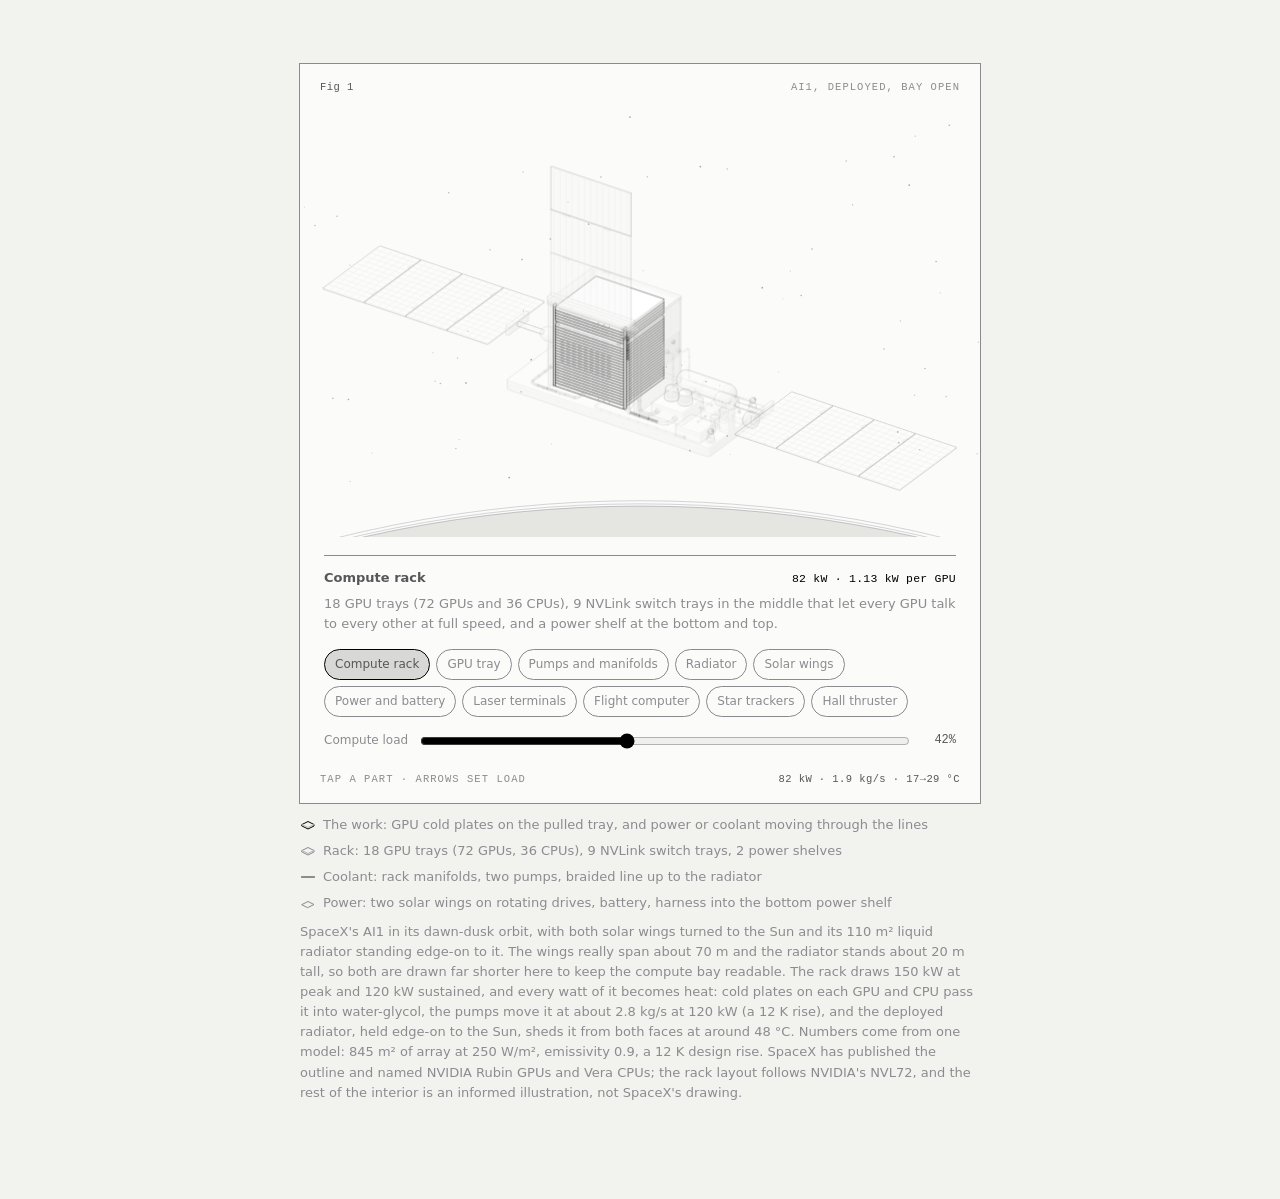
==== commit f21f213d: "AI1 anatomy: float it in orbit and make each part explain itself Earth limb and drifting stars behin" ====
--- a/ai1-satellite/anatomy/index.html
+++ b/ai1-satellite/anatomy/index.html
@@ -128,7 +128,47 @@
 
 .ai-led circle{opacity:.25;transition:opacity .4s var(--anatomy-ease)}
 .it[data-chip] ~ .it .ai-led circle{opacity:.25}
-</style><figure class="iso-figure"><div class="iso-plate"><div class="iso-plate-corners" aria-hidden="true"><span class="iso-plate-corner" data-corner="fig">Fig 1</span><span class="iso-plate-corner" data-corner="title">AI1, deployed, bay open</span><span class="iso-plate-corner" data-corner="hint">Move to set load · T slides the tray</span><span class="iso-plate-corner" data-corner="readout" data-readout>120 kW · 2.8 kg/s</span></div><div class="iso-stage ai-stage" tabindex="0" role="slider" aria-label="AI1 compute satellite. Left and right arrows set the compute load; T or Space slides the GPU tray in or out." aria-valuemin="0" aria-valuemax="100" aria-valuenow="80"><svg xmlns="http://www.w3.org/2000/svg" class="iso-svg" viewBox="0 0 760 470" role="img" aria-label="SpaceX's AI1 compute satellite in orbit with both solar wings and its radiator deployed (wings and radiator shortened to fit). The compute bay's front is open: a rack of 18 GPU trays, 9 NVLink switch trays and two power shelves, with one GPU tray slid out to show four GPU and two CPU cold plates joined by a coolant loop. Manifolds carry coolant to the pumps on the deck and up to the radiator standing on the roof; a harness brings power from the left wing's solar array drive. Laser terminals, star trackers, an argon tank, a Hall thruster and a battery sit on the deck."><g class="ai-sat"><g class="it" data-k="-142.192" data-name="wing.panel" data-part="cells"><g class="iso-solid"><path class="iso-fill" d="M26.2 190.7L26.3 190.5L88.9 144L89.2 143.9L89.6 144L134.1 159L134.3 159.1L134.3 160.7L134.3 160.9L71.6 207.4L71.3 207.5L70.9 207.4L26.4 192.4L26.2 192.2Z"/><path class="iso-shade" data-shade="0" d="M134.3 160.7L134.3 160.9L134.3 159.3L134.3 159.1ZM134.3 160.9L71.6 207.4L71.6 205.8L134.3 159.3ZM71.6 207.4L71.3 207.5L71.3 205.9L71.6 205.8Z"/><path class="iso-shade" data-shade="2" d="M71.3 207.5L70.9 207.4L70.9 205.8L71.3 205.9Z"/><path class="iso-shade" data-shade="3" d="M70.9 207.4L26.4 192.4L26.4 190.8L70.9 205.8ZM26.4 192.4L26.2 192.2L26.2 190.7L26.4 190.8Z"/><path class="iso-top" d="M134.1 159L134.3 159.1L134.3 159.3L71.6 205.8L71.3 205.9L70.9 205.8L26.4 190.8L26.2 190.7L26.3 190.5L88.9 144L89.2 143.9L89.6 144Z"/><path class="iso-line iso-crease" data-tone="faint" d="M134.3 159.1L134.3 159.3L71.6 205.8L71.3 205.9L70.9 205.8L26.4 190.8L26.2 190.7"/><path class="iso-line iso-edge" data-tone="hi" d="M26.2 190.7L26.3 190.5L88.9 144L89.2 143.9L89.6 144L134.1 159L134.3 159.1M134.3 160.7L134.3 160.9L71.6 207.4L71.3 207.5L70.9 207.4L26.4 192.4L26.2 192.2M134.3 159.1L134.3 160.7M26.2 190.7L26.2 192.2"/></g><path class="iso-line" data-tone="faint" d="M83.9 147.7L129.2 163M78.7 151.7L124 166.9M73.4 155.6L118.7 170.8M68.1 159.5L113.4 174.7M62.9 163.4L108.2 178.6M57.6 167.3L102.9 182.6M52.3 171.2L97.7 186.5M47.1 175.1L92.4 190.4M41.8 179L87.1 194.3M36.5 182.9L81.9 198.2M31.3 186.8L76.6 202.1M96.7 146.4L33.6 193.2M104.3 148.9L41.1 195.8M111.8 151.5L48.7 198.3M119.4 154L56.2 200.9M127 156.6L63.8 203.4"/></g><g class="it" data-k="-142.172" data-name="wing.hinge"><g class="iso-solid"><path class="iso-fill" d="M120.9 168L120.9 167.9L120.9 167.8L121 167.6L121.1 167.6L125.2 164.5L125.3 164.5L125.4 164.4L125.6 164.4L125.7 164.5L125.9 164.5L126 164.6L126.1 164.8L126.3 164.9L126.3 165L126.4 165.2L126.5 165.4L126.5 165.5L126.5 165.7L126.4 165.8L126.3 165.9L126.3 166L122.2 169L122.1 169.1L121.9 169.1L121.8 169.1L121.6 169.1L121.5 169L121.4 168.9L121.2 168.8L121.1 168.7L121 168.5L120.9 168.4L120.9 168.2Z"/><path class="iso-shade" data-shade="0" d="M126.3 165L126.4 165.2L126.5 165.4L126.5 165.5L126.5 165.7L126.4 165.8L126.3 165.9L126.3 166L122.2 169L122.3 168.9L122.3 168.8L122.4 168.7L122.4 168.5L122.4 168.4L122.3 168.2L122.3 168.1Z"/><path class="iso-shade" data-shade="1" d="M126.3 164.9L126.3 165L122.3 168.1L122.2 167.9Z"/><path class="iso-shade" data-shade="2" d="M126.1 164.8L126.3 164.9L122.2 167.9L122.1 167.8ZM120.9 168L120.9 167.9L120.9 167.8L121 167.6L121.1 167.6L121.2 167.5L121.4 167.5L121.5 167.5L121.6 167.5L121.8 167.6L121.9 167.7L122.1 167.8L122.2 167.9L122.3 168.1L122.3 168.2L122.4 168.4L122.4 168.5L122.4 168.7L122.3 168.8L122.3 168.9L122.2 169L122.1 169.1L121.9 169.1L121.8 169.1L121.6 169.1L121.5 169L121.4 168.9L121.2 168.8L121.1 168.7L121 168.5L120.9 168.4L120.9 168.2L120.9 168L121.6 168.3L121.6 168.3L121.6 168.3L121.6 168.3L121.6 168.3L121.6 168.3L121.6 168.3L121.6 168.3L121.6 168.3L121.6 168.3L121.6 168.3L121.6 168.3L121.6 168.3L121.6 168.3L121.6 168.3L121.6 168.3L121.6 168.3L121.6 168.3L121.6 168.3L121.6 168.3L121.6 168.3L121.6 168.3L121.6 168.3L121.6 168.3L121.6 168.3L121.6 168.3L121.6 168.3L121.6 168.3L121.6 168.3L121.6 168.3L121.6 168.3L121.6 168.3L121.6 168.3Z"/><path class="iso-shade" data-shade="3" d="M125.9 164.5L126 164.6L126.1 164.8L122.1 167.8L121.9 167.7L121.8 167.6Z"/><path class="iso-top" d="M125.2 164.5L125.3 164.5L125.4 164.4L125.6 164.4L125.7 164.5L125.9 164.5L121.8 167.6L121.6 167.5L121.5 167.5L121.4 167.5L121.2 167.5L121.1 167.6Z"/><path class="iso-line iso-crease" data-tone="faint" d="M121.1 167.6L122.2 167.9L122.2 169"/><path class="iso-line iso-edge" data-tone="lo" d="M120.9 168L120.9 167.9L120.9 167.8L121 167.6L121.1 167.6L125.2 164.5L125.3 164.5L125.4 164.4L125.6 164.4L125.7 164.5L125.9 164.5L126 164.6L126.1 164.8L126.3 164.9L126.3 165L126.4 165.2L126.5 165.4L126.5 165.5L126.5 165.7L126.4 165.8L126.3 165.9L126.3 166L122.2 169L122.1 169.1L121.9 169.1L121.8 169.1L121.6 169.1L121.5 169L121.4 168.9L121.2 168.8L121.1 168.7L121 168.5L120.9 168.4L120.9 168.2Z"/></g></g><g class="it" data-k="-112.651" data-name="wing.panel" data-part="cells"><g class="iso-solid"><path class="iso-fill" d="M72.3 206.2L72.3 206L135 159.6L135.3 159.5L135.6 159.5L180.2 174.5L180.4 174.7L180.4 176.3L180.3 176.4L117.7 222.9L117.4 223L117 223L72.5 207.9L72.3 207.8Z"/><path class="iso-shade" data-shade="0" d="M180.4 176.3L180.3 176.4L180.3 174.9L180.4 174.7ZM180.3 176.4L117.7 222.9L117.7 221.3L180.3 174.9ZM117.7 222.9L117.4 223L117.4 221.4L117.7 221.3Z"/><path class="iso-shade" data-shade="2" d="M117.4 223L117 223L117 221.4L117.4 221.4Z"/><path class="iso-shade" data-shade="3" d="M117 223L72.5 207.9L72.5 206.4L117 221.4ZM72.5 207.9L72.3 207.8L72.3 206.2L72.5 206.4Z"/><path class="iso-top" d="M180.2 174.5L180.4 174.7L180.3 174.9L117.7 221.3L117.4 221.4L117 221.4L72.5 206.4L72.3 206.2L72.3 206L135 159.6L135.3 159.5L135.6 159.5Z"/><path class="iso-line iso-crease" data-tone="faint" d="M180.4 174.7L180.3 174.9L117.7 221.3L117.4 221.4L117 221.4L72.5 206.4L72.3 206.2"/><path class="iso-line iso-edge" data-tone="hi" d="M72.3 206.2L72.3 206L135 159.6L135.3 159.5L135.6 159.5L180.2 174.5L180.4 174.7M180.4 176.3L180.3 176.4L117.7 222.9L117.4 223L117 223L72.5 207.9L72.3 207.8M180.4 174.7L180.4 176.3M72.3 206.2L72.3 207.8"/></g><path class="iso-line" data-tone="faint" d="M130 163.3L175.3 178.6M124.7 167.2L170.1 182.5M119.5 171.1L164.8 186.4M114.2 175L159.5 190.3M108.9 178.9L154.3 194.2M103.7 182.8L149 198.1M98.4 186.7L143.7 202M93.1 190.6L138.5 205.9M87.9 194.5L133.2 209.8M82.6 198.4L127.9 213.7M77.3 202.3L122.7 217.6M142.8 161.9L79.6 208.8M150.4 164.5L87.2 211.3M157.9 167L94.7 213.9M165.5 169.6L102.3 216.4M173 172.1L109.9 219"/></g><g class="it" data-k="-112.631" data-name="wing.hinge"><g class="iso-solid"><path class="iso-fill" d="M167 183.6L167 183.4L167 183.3L167.1 183.2L167.2 183.1L171.3 180.1L171.4 180L171.5 180L171.7 180L171.8 180L171.9 180.1L172.1 180.2L172.2 180.3L172.3 180.4L172.4 180.6L172.5 180.7L172.5 180.9L172.6 181.1L172.5 181.2L172.5 181.3L172.4 181.5L172.3 181.5L168.3 184.6L168.1 184.6L168 184.7L167.9 184.7L167.7 184.6L167.6 184.6L167.4 184.5L167.3 184.3L167.2 184.2L167.1 184.1L167 183.9L167 183.7Z"/><path class="iso-shade" data-shade="0" d="M172.4 180.6L172.5 180.7L172.5 180.9L172.6 181.1L172.5 181.2L172.5 181.3L172.4 181.5L172.3 181.5L168.3 184.6L168.4 184.5L168.4 184.4L168.5 184.2L168.5 184.1L168.5 183.9L168.4 183.8L168.4 183.6Z"/><path class="iso-shade" data-shade="1" d="M172.3 180.4L172.4 180.6L168.4 183.6L168.3 183.5Z"/><path class="iso-shade" data-shade="2" d="M172.2 180.3L172.3 180.4L168.3 183.5L168.1 183.3ZM167 183.6L167 183.4L167 183.3L167.1 183.2L167.2 183.1L167.3 183L167.4 183L167.6 183L167.7 183L167.9 183.1L168 183.2L168.1 183.3L168.3 183.5L168.4 183.6L168.4 183.8L168.5 183.9L168.5 184.1L168.5 184.2L168.4 184.4L168.4 184.5L168.3 184.6L168.1 184.6L168 184.7L167.9 184.7L167.7 184.6L167.6 184.6L167.4 184.5L167.3 184.3L167.2 184.2L167.1 184.1L167 183.9L167 183.7L167 183.6L167.7 183.8L167.7 183.8L167.7 183.8L167.7 183.8L167.7 183.8L167.7 183.8L167.7 183.8L167.7 183.8L167.7 183.8L167.7 183.8L167.7 183.8L167.7 183.8L167.7 183.8L167.7 183.8L167.7 183.8L167.7 183.8L167.7 183.8L167.7 183.8L167.7 183.8L167.7 183.8L167.7 183.8L167.7 183.8L167.7 183.8L167.7 183.8L167.7 183.8L167.7 183.8L167.7 183.8L167.7 183.8L167.7 183.8L167.7 183.8L167.7 183.8L167.7 183.8L167.7 183.8Z"/><path class="iso-shade" data-shade="3" d="M171.9 180.1L172.1 180.2L172.2 180.3L168.1 183.3L168 183.2L167.9 183.1Z"/><path class="iso-top" d="M171.3 180.1L171.4 180L171.5 180L171.7 180L171.8 180L171.9 180.1L167.9 183.1L167.7 183L167.6 183L167.4 183L167.3 183L167.2 183.1Z"/><path class="iso-line iso-crease" data-tone="faint" d="M167.2 183.1L168.2 183.4L168.3 184.6"/><path class="iso-line iso-edge" data-tone="lo" d="M167 183.6L167 183.4L167 183.3L167.1 183.2L167.2 183.1L171.3 180.1L171.4 180L171.5 180L171.7 180L171.8 180L171.9 180.1L172.1 180.2L172.2 180.3L172.3 180.4L172.4 180.6L172.5 180.7L172.5 180.9L172.6 181.1L172.5 181.2L172.5 181.3L172.4 181.5L172.3 181.5L168.3 184.6L168.1 184.6L168 184.7L167.9 184.7L167.7 184.6L167.6 184.6L167.4 184.5L167.3 184.3L167.2 184.2L167.1 184.1L167 183.9L167 183.7Z"/></g></g><g class="it" data-k="-97.703" data-name="wing.hinge"><g class="iso-solid"><path class="iso-fill" d="M80.1 198.3L80.1 198.1L80.2 198L80.2 197.9L80.3 197.8L84.4 194.7L84.5 194.7L84.7 194.7L84.8 194.7L85 194.7L85.1 194.8L85.2 194.9L85.4 195L85.5 195.1L85.6 195.3L85.7 195.4L85.7 195.6L85.7 195.7L85.7 195.9L85.7 196L85.6 196.1L85.5 196.2L81.4 199.2L81.3 199.3L81.2 199.3L81 199.3L80.9 199.3L80.7 199.2L80.6 199.1L80.5 199L80.3 198.9L80.2 198.7L80.2 198.6L80.1 198.4Z"/><path class="iso-shade" data-shade="0" d="M85.6 195.3L85.7 195.4L85.7 195.6L85.7 195.7L85.7 195.9L85.7 196L85.6 196.1L85.5 196.2L81.4 199.2L81.5 199.2L81.6 199L81.6 198.9L81.6 198.8L81.6 198.6L81.6 198.4L81.5 198.3Z"/><path class="iso-shade" data-shade="1" d="M85.5 195.1L85.6 195.3L81.5 198.3L81.4 198.1Z"/><path class="iso-shade" data-shade="2" d="M85.4 195L85.5 195.1L81.4 198.1L81.3 198ZM80.1 198.3L80.1 198.1L80.2 198L80.2 197.9L80.3 197.8L80.5 197.7L80.6 197.7L80.7 197.7L80.9 197.7L81 197.8L81.2 197.9L81.3 198L81.4 198.1L81.5 198.3L81.6 198.4L81.6 198.6L81.6 198.8L81.6 198.9L81.6 199L81.5 199.2L81.4 199.2L81.3 199.3L81.2 199.3L81 199.3L80.9 199.3L80.7 199.2L80.6 199.1L80.5 199L80.3 198.9L80.2 198.7L80.2 198.6L80.1 198.4L80.1 198.3L80.9 198.5L80.9 198.5L80.9 198.5L80.9 198.5L80.9 198.5L80.9 198.5L80.9 198.5L80.9 198.5L80.9 198.5L80.9 198.5L80.9 198.5L80.9 198.5L80.9 198.5L80.9 198.5L80.9 198.5L80.9 198.5L80.9 198.5L80.9 198.5L80.9 198.5L80.9 198.5L80.9 198.5L80.9 198.5L80.9 198.5L80.9 198.5L80.9 198.5L80.9 198.5L80.9 198.5L80.9 198.5L80.9 198.5L80.9 198.5L80.9 198.5L80.9 198.5L80.9 198.5Z"/><path class="iso-shade" data-shade="3" d="M85.1 194.8L85.2 194.9L85.4 195L81.3 198L81.2 197.9L81 197.8Z"/><path class="iso-top" d="M84.4 194.7L84.5 194.7L84.7 194.7L84.8 194.7L85 194.7L85.1 194.8L81 197.8L80.9 197.7L80.7 197.7L80.6 197.7L80.5 197.7L80.3 197.8Z"/><path class="iso-line iso-crease" data-tone="faint" d="M80.3 197.8L81.4 198.1L81.4 199.2"/><path class="iso-line iso-edge" data-tone="lo" d="M80.1 198.3L80.1 198.1L80.2 198L80.2 197.9L80.3 197.8L84.4 194.7L84.5 194.7L84.7 194.7L84.8 194.7L85 194.7L85.1 194.8L85.2 194.9L85.4 195L85.5 195.1L85.6 195.3L85.7 195.4L85.7 195.6L85.7 195.7L85.7 195.9L85.7 196L85.6 196.1L85.5 196.2L81.4 199.2L81.3 199.3L81.2 199.3L81 199.3L80.9 199.3L80.7 199.2L80.6 199.1L80.5 199L80.3 198.9L80.2 198.7L80.2 198.6L80.1 198.4Z"/></g></g><g class="it" data-k="-83.110" data-name="wing.panel" data-part="cells"><g class="iso-solid"><path class="iso-fill" d="M118.3 221.7L118.4 221.6L181.1 175.1L181.4 175L181.7 175.1L226.3 190.1L226.5 190.2L226.5 191.8L226.4 192L163.7 238.4L163.5 238.5L163.1 238.5L118.5 223.5L118.3 223.3Z"/><path class="iso-shade" data-shade="0" d="M226.5 191.8L226.4 192L226.4 190.4L226.5 190.2ZM226.4 192L163.7 238.4L163.7 236.9L226.4 190.4ZM163.7 238.4L163.5 238.5L163.5 237L163.7 236.9Z"/><path class="iso-shade" data-shade="2" d="M163.5 238.5L163.1 238.5L163.1 236.9L163.5 237Z"/><path class="iso-shade" data-shade="3" d="M163.1 238.5L118.5 223.5L118.5 221.9L163.1 236.9ZM118.5 223.5L118.3 223.3L118.3 221.7L118.5 221.9Z"/><path class="iso-top" d="M226.3 190.1L226.5 190.2L226.4 190.4L163.7 236.9L163.5 237L163.1 236.9L118.5 221.9L118.3 221.7L118.4 221.6L181.1 175.1L181.4 175L181.7 175.1Z"/><path class="iso-line iso-crease" data-tone="faint" d="M226.5 190.2L226.4 190.4L163.7 236.9L163.5 237L163.1 236.9L118.5 221.9L118.3 221.7"/><path class="iso-line iso-edge" data-tone="hi" d="M118.3 221.7L118.4 221.6L181.1 175.1L181.4 175L181.7 175.1L226.3 190.1L226.5 190.2M226.5 191.8L226.4 192L163.7 238.4L163.5 238.5L163.1 238.5L118.5 223.5L118.3 223.3M226.5 190.2L226.5 191.8M118.3 221.7L118.3 223.3"/></g><path class="iso-line" data-tone="faint" d="M176.1 178.8L221.4 194.1M170.8 182.7L216.1 198M165.6 186.6L210.9 201.9M160.3 190.5L205.6 205.8M155 194.4L200.3 209.7M149.8 198.3L195.1 213.6M144.5 202.3L189.8 217.5M139.2 206.2L184.6 221.4M134 210.1L179.3 225.3M128.7 214L174 229.2M123.4 217.9L168.8 233.1M188.9 177.5L125.7 224.3M196.5 180L133.3 226.9M204 182.6L140.8 229.4M211.6 185.1L148.4 232M219.1 187.7L155.9 234.5"/></g><g class="it" data-k="-83.090" data-name="wing.hinge"><g class="iso-solid"><path class="iso-fill" d="M213 199.1L213.1 199L213.1 198.8L213.2 198.7L213.3 198.6L217.3 195.6L217.5 195.6L217.6 195.5L217.7 195.5L217.9 195.6L218 195.6L218.2 195.7L218.3 195.8L218.4 196L218.5 196.1L218.6 196.3L218.6 196.4L218.6 196.6L218.6 196.8L218.6 196.9L218.5 197L218.4 197.1L214.3 200.1L214.2 200.2L214.1 200.2L214 200.2L213.8 200.2L213.7 200.1L213.5 200L213.4 199.9L213.3 199.8L213.2 199.6L213.1 199.4L213.1 199.3Z"/><path class="iso-shade" data-shade="0" d="M218.5 196.1L218.6 196.3L218.6 196.4L218.6 196.6L218.6 196.8L218.6 196.9L218.5 197L218.4 197.1L214.3 200.1L214.4 200L214.5 199.9L214.5 199.8L214.6 199.6L214.5 199.5L214.5 199.3L214.4 199.1Z"/><path class="iso-shade" data-shade="1" d="M218.4 196L218.5 196.1L214.4 199.1L214.3 199Z"/><path class="iso-shade" data-shade="2" d="M218.3 195.8L218.4 196L214.3 199L214.2 198.9ZM213 199.1L213.1 199L213.1 198.8L213.2 198.7L213.3 198.6L213.4 198.6L213.5 198.5L213.7 198.6L213.8 198.6L214 198.6L214.1 198.7L214.2 198.9L214.3 199L214.4 199.1L214.5 199.3L214.5 199.5L214.6 199.6L214.5 199.8L214.5 199.9L214.4 200L214.3 200.1L214.2 200.2L214.1 200.2L214 200.2L213.8 200.2L213.7 200.1L213.5 200L213.4 199.9L213.3 199.8L213.2 199.6L213.1 199.4L213.1 199.3L213 199.1L213.8 199.4L213.8 199.4L213.8 199.4L213.8 199.4L213.8 199.4L213.8 199.4L213.8 199.4L213.8 199.4L213.8 199.4L213.8 199.4L213.8 199.4L213.8 199.4L213.8 199.4L213.8 199.4L213.8 199.4L213.8 199.4L213.8 199.4L213.8 199.4L213.8 199.4L213.8 199.4L213.8 199.4L213.8 199.4L213.8 199.4L213.8 199.4L213.8 199.4L213.8 199.4L213.8 199.4L213.8 199.4L213.8 199.4L213.8 199.4L213.8 199.4L213.8 199.4L213.8 199.4Z"/><path class="iso-shade" data-shade="3" d="M218 195.6L218.2 195.7L218.3 195.8L214.2 198.9L214.1 198.7L214 198.6Z"/><path class="iso-top" d="M217.3 195.6L217.5 195.6L217.6 195.5L217.7 195.5L217.9 195.6L218 195.6L214 198.6L213.8 198.6L213.7 198.6L213.5 198.5L213.4 198.6L213.3 198.6Z"/><path class="iso-line iso-crease" data-tone="faint" d="M213.3 198.6L214.3 199L214.3 200.1"/><path class="iso-line iso-edge" data-tone="lo" d="M213 199.1L213.1 199L213.1 198.8L213.2 198.7L213.3 198.6L217.3 195.6L217.5 195.6L217.6 195.5L217.7 195.5L217.9 195.6L218 195.6L218.2 195.7L218.3 195.8L218.4 196L218.5 196.1L218.6 196.3L218.6 196.4L218.6 196.6L218.6 196.8L218.6 196.9L218.5 197L218.4 197.1L214.3 200.1L214.2 200.2L214.1 200.2L214 200.2L213.8 200.2L213.7 200.1L213.5 200L213.4 199.9L213.3 199.8L213.2 199.6L213.1 199.4L213.1 199.3Z"/></g></g><g class="it" data-k="-68.162" data-name="wing.hinge"><g class="iso-solid"><path class="iso-fill" d="M126.2 213.8L126.2 213.6L126.3 213.5L126.3 213.4L126.4 213.3L130.5 210.3L130.6 210.2L130.7 210.2L130.9 210.2L131 210.2L131.2 210.3L131.3 210.4L131.5 210.5L131.6 210.7L131.7 210.8L131.7 211L131.8 211.1L131.8 211.3L131.8 211.4L131.7 211.6L131.7 211.7L131.6 211.8L127.5 214.8L127.4 214.8L127.2 214.9L127.1 214.9L127 214.8L126.8 214.8L126.7 214.7L126.5 214.6L126.4 214.4L126.3 214.3L126.3 214.1L126.2 214Z"/><path class="iso-shade" data-shade="0" d="M131.7 210.8L131.7 211L131.8 211.1L131.8 211.3L131.8 211.4L131.7 211.6L131.7 211.7L131.6 211.8L127.5 214.8L127.6 214.7L127.7 214.6L127.7 214.5L127.7 214.3L127.7 214.1L127.7 214L127.6 213.8Z"/><path class="iso-shade" data-shade="1" d="M131.6 210.7L131.7 210.8L127.6 213.8L127.5 213.7Z"/><path class="iso-shade" data-shade="2" d="M131.5 210.5L131.6 210.7L127.5 213.7L127.4 213.5ZM126.2 213.8L126.2 213.6L126.3 213.5L126.3 213.4L126.4 213.3L126.5 213.3L126.7 213.2L126.8 213.2L127 213.3L127.1 213.3L127.2 213.4L127.4 213.5L127.5 213.7L127.6 213.8L127.7 214L127.7 214.1L127.7 214.3L127.7 214.5L127.7 214.6L127.6 214.7L127.5 214.8L127.4 214.8L127.2 214.9L127.1 214.9L127 214.8L126.8 214.8L126.7 214.7L126.5 214.6L126.4 214.4L126.3 214.3L126.3 214.1L126.2 214L126.2 213.8L127 214.1L127 214.1L127 214.1L127 214.1L127 214.1L127 214.1L127 214.1L127 214.1L127 214.1L127 214.1L127 214.1L127 214.1L127 214.1L127 214.1L127 214.1L127 214.1L127 214.1L127 214.1L127 214.1L127 214.1L127 214.1L127 214.1L127 214.1L127 214.1L127 214.1L127 214.1L127 214.1L127 214.1L127 214.1L127 214.1L127 214.1L127 214.1L127 214.1Z"/><path class="iso-shade" data-shade="3" d="M131.2 210.3L131.3 210.4L131.5 210.5L127.4 213.5L127.2 213.4L127.1 213.3Z"/><path class="iso-top" d="M130.5 210.3L130.6 210.2L130.7 210.2L130.9 210.2L131 210.2L131.2 210.3L127.1 213.3L127 213.3L126.8 213.2L126.7 213.2L126.5 213.3L126.4 213.3Z"/><path class="iso-line iso-crease" data-tone="faint" d="M126.4 213.3L127.5 213.7L127.5 214.8"/><path class="iso-line iso-edge" data-tone="lo" d="M126.2 213.8L126.2 213.6L126.3 213.5L126.3 213.4L126.4 213.3L130.5 210.3L130.6 210.2L130.7 210.2L130.9 210.2L131 210.2L131.2 210.3L131.3 210.4L131.5 210.5L131.6 210.7L131.7 210.8L131.7 211L131.8 211.1L131.8 211.3L131.8 211.4L131.7 211.6L131.7 211.7L131.6 211.8L127.5 214.8L127.4 214.8L127.2 214.9L127.1 214.9L127 214.8L126.8 214.8L126.7 214.7L126.5 214.6L126.4 214.4L126.3 214.3L126.3 214.1L126.2 214Z"/></g></g><g class="it" data-k="-53.570" data-name="wing.panel" data-part="cells"><g class="iso-solid"><path class="iso-fill" d="M164.4 237.3L164.5 237.1L227.2 190.7L227.5 190.6L227.8 190.6L272.4 205.6L272.6 205.8L272.6 207.4L272.5 207.5L209.8 254L209.5 254.1L209.2 254L164.6 239L164.4 238.9Z"/><path class="iso-shade" data-shade="0" d="M272.6 207.4L272.5 207.5L272.5 205.9L272.6 205.8ZM272.5 207.5L209.8 254L209.8 252.4L272.5 205.9ZM209.8 254L209.5 254.1L209.5 252.5L209.8 252.4Z"/><path class="iso-shade" data-shade="2" d="M209.5 254.1L209.2 254L209.2 252.5L209.5 252.5Z"/><path class="iso-shade" data-shade="3" d="M209.2 254L164.6 239L164.6 237.4L209.2 252.5ZM164.6 239L164.4 238.9L164.4 237.3L164.6 237.4Z"/><path class="iso-top" d="M272.4 205.6L272.6 205.8L272.5 205.9L209.8 252.4L209.5 252.5L209.2 252.5L164.6 237.4L164.4 237.3L164.5 237.1L227.2 190.7L227.5 190.6L227.8 190.6Z"/><path class="iso-line iso-crease" data-tone="faint" d="M272.6 205.8L272.5 205.9L209.8 252.4L209.5 252.5L209.2 252.5L164.6 237.4L164.4 237.3"/><path class="iso-line iso-edge" data-tone="hi" d="M164.4 237.3L164.5 237.1L227.2 190.7L227.5 190.6L227.8 190.6L272.4 205.6L272.6 205.8M272.6 207.4L272.5 207.5L209.8 254L209.5 254.1L209.2 254L164.6 239L164.4 238.9M272.6 205.8L272.6 207.4M164.4 237.3L164.4 238.9"/></g><path class="iso-line" data-tone="faint" d="M222.2 194.4L267.5 209.7M216.9 198.3L262.2 213.6M211.6 202.2L257 217.5M206.4 206.1L251.7 221.4M201.1 210L246.4 225.3M195.8 213.9L241.2 229.2M190.6 217.8L235.9 233.1M185.3 221.7L230.6 237M180 225.6L225.4 240.9M174.8 229.5L220.1 244.8M169.5 233.4L214.8 248.7M235 193L171.8 239.9M242.5 195.6L179.4 242.4M250.1 198.1L186.9 245M257.6 200.7L194.5 247.5M265.2 203.2L202 250"/></g><g class="it" data-k="-53.140" data-name="laser.fork"><g class="iso-solid"><path class="iso-fill" d="M315.1 248.8L315.1 248.7L315.3 248.5L315.6 248.4L315.8 248.5L316.7 248.8L316.9 248.9L316.9 255.2L316.8 255.4L316.6 255.5L316.4 255.6L316.1 255.6L315.2 255.2L315.1 255.1Z"/><path class="iso-shade" data-shade="0" d="M316.9 255.2L316.8 255.4L316.8 249L316.9 248.9ZM316.8 255.4L316.6 255.5L316.6 249.2L316.8 249ZM316.6 255.5L316.4 255.6L316.4 249.3L316.6 249.2Z"/><path class="iso-shade" data-shade="2" d="M316.4 255.6L316.1 255.6L316.1 249.2L316.4 249.3Z"/><path class="iso-shade" data-shade="3" d="M316.1 255.6L315.2 255.2L315.2 248.9L316.1 249.2ZM315.2 255.2L315.1 255.1L315.1 248.8L315.2 248.9Z"/><path class="iso-top" d="M316.7 248.8L316.9 248.9L316.8 249L316.6 249.2L316.4 249.3L316.1 249.2L315.2 248.9L315.1 248.8L315.1 248.7L315.3 248.5L315.6 248.4L315.8 248.5Z"/><path class="iso-line iso-crease" data-tone="faint" d="M316.9 248.9L316.8 249L316.6 249.2L316.4 249.3L316.1 249.2L315.2 248.9L315.1 248.8"/><path class="iso-line iso-edge" data-tone="mid" d="M315.1 248.8L315.1 248.7L315.3 248.5L315.6 248.4L315.8 248.5L316.7 248.8L316.9 248.9M316.9 255.2L316.8 255.4L316.6 255.5L316.4 255.6L316.1 255.6L315.2 255.2L315.1 255.1M316.9 248.9L316.9 255.2M315.1 248.8L315.1 255.1"/></g></g><g class="it" data-k="-50.916" data-name="laser.lens"><g class="iso-solid"><path class="iso-fill" d="M311.9 249.2L311.9 249L312 248.9L312.1 248.7L312.2 248.6L312.4 248.5L312.7 248.4L312.9 248.3L313.2 248.2L313.5 248.2L313.8 248.1L314 248.2L314.3 248.2L314.5 248.3L314.6 248.4L314.7 248.5L314.8 248.6L314.9 249.3L314.9 249.4L314.9 249.6L314.8 249.7L314.6 249.9L314.4 250L314.2 250.1L313.9 250.2L313.6 250.3L313.3 250.3L313.1 250.3L312.8 250.3L312.6 250.3L312.4 250.2L312.2 250.1L312.1 250L312.1 249.9Z"/><path class="iso-shade" data-shade="0" d="M313.5 249.6L313.5 249.6L313.5 249.6L313.5 249.6L313.5 249.6L313.5 249.6L313.5 249.6L313.5 249.6L313.5 249.6L313.5 249.6L313.5 249.6L313.5 249.6L313.5 249.6L313.5 249.6L313.5 249.6L313.5 249.6L313.5 249.6L313.5 249.6L313.5 249.6L313.5 249.6L313.5 249.6L313.5 249.6L313.5 249.6L313.5 249.6L313.5 249.6L313.5 249.6L313.5 249.6L313.5 249.6L313.5 249.6L313.5 249.6L313.5 249.6L313.5 249.6L313.5 249.6L314.9 249.4L314.9 249.6L314.8 249.7L314.6 249.9L314.4 250L314.2 250.1L313.9 250.2L313.6 250.3L313.3 250.3L313.1 250.3L312.8 250.3L312.6 250.3L312.4 250.2L312.2 250.1L312.1 250L312.1 249.9L312.1 249.7L312.1 249.6L312.2 249.4L312.4 249.3L312.6 249.2L312.8 249.1L313.1 249L313.3 248.9L313.6 248.9L313.9 248.8L314.2 248.9L314.4 248.9L314.6 249L314.8 249.1L314.9 249.2L314.9 249.3L314.9 249.4ZM314.9 249.3L314.9 249.2L314.8 249.1L314.6 249L314.5 248.3L314.6 248.4L314.7 248.5L314.8 248.6Z"/><path class="iso-shade" data-shade="1" d="M314.6 249L314.4 248.9L314.3 248.2L314.5 248.3Z"/><path class="iso-shade" data-shade="2" d="M314.4 248.9L314.2 248.9L313.9 248.8L313.8 248.1L314 248.2L314.3 248.2Z"/><path class="iso-shade" data-shade="3" d="M313.9 248.8L313.6 248.9L313.5 248.2L313.8 248.1ZM312.1 249.7L312.1 249.9L311.9 249.2L311.9 249Z"/><path class="iso-top" d="M313.6 248.9L313.3 248.9L313.1 249L312.8 249.1L312.6 249.2L312.4 249.3L312.2 249.4L312.1 249.6L312.1 249.7L311.9 249L312 248.9L312.1 248.7L312.2 248.6L312.4 248.5L312.7 248.4L312.9 248.3L313.2 248.2L313.5 248.2Z"/><path class="iso-line iso-crease" data-tone="faint" d="M314.9 249.3L314.4 248.9L313.4 248.9L312.4 249.3L312.1 249.9"/><path class="iso-line iso-edge" data-tone="lo" d="M311.9 249.2L311.9 249L312 248.9L312.1 248.7L312.2 248.6L312.4 248.5L312.7 248.4L312.9 248.3L313.2 248.2L313.5 248.2L313.8 248.1L314 248.2L314.3 248.2L314.5 248.3L314.6 248.4L314.7 248.5L314.8 248.6L314.9 249.3L314.9 249.4L314.9 249.6L314.8 249.7L314.6 249.9L314.4 250L314.2 250.1L313.9 250.2L313.6 250.3L313.3 250.3L313.1 250.3L312.8 250.3L312.6 250.3L312.4 250.2L312.2 250.1L312.1 250L312.1 249.9Z"/></g><path class="iso-line" data-tone="hi" d="M314.2 248.8L314.2 248.7L314.2 248.6L314 248.5L313.9 248.4L313.7 248.4L313.4 248.4L313.2 248.5L313 248.5L312.8 248.6L312.6 248.7L312.5 248.8L312.5 249L312.5 249.1L312.5 249.2L312.7 249.3L312.8 249.3L313 249.3L313.3 249.3L313.5 249.3L313.7 249.2L313.9 249.1L314.1 249L314.2 248.9Z"/></g><g class="it" data-k="-38.621" data-name="wing.hinge"><g class="iso-solid"><path class="iso-fill" d="M172.3 229.3L172.3 229.2L172.3 229.1L172.4 228.9L172.5 228.9L176.6 225.8L176.7 225.8L176.8 225.7L177 225.7L177.1 225.8L177.3 225.8L177.4 225.9L177.5 226.1L177.7 226.2L177.7 226.3L177.8 226.5L177.9 226.7L177.9 226.8L177.9 227L177.8 227.1L177.7 227.2L177.7 227.3L173.6 230.3L173.5 230.4L173.3 230.4L173.2 230.4L173 230.4L172.9 230.3L172.8 230.2L172.6 230.1L172.5 230L172.4 229.8L172.3 229.7L172.3 229.5Z"/><path class="iso-shade" data-shade="0" d="M177.7 226.3L177.8 226.5L177.9 226.7L177.9 226.8L177.9 227L177.8 227.1L177.7 227.2L177.7 227.3L173.6 230.3L173.7 230.2L173.7 230.1L173.8 230L173.8 229.8L173.8 229.7L173.7 229.5L173.7 229.4Z"/><path class="iso-shade" data-shade="1" d="M177.7 226.2L177.7 226.3L173.7 229.4L173.6 229.2Z"/><path class="iso-shade" data-shade="2" d="M177.5 226.1L177.7 226.2L173.6 229.2L173.5 229.1ZM172.3 229.3L172.3 229.2L172.3 229.1L172.4 228.9L172.5 228.9L172.6 228.8L172.8 228.8L172.9 228.8L173 228.8L173.2 228.9L173.3 229L173.5 229.1L173.6 229.2L173.7 229.4L173.7 229.5L173.8 229.7L173.8 229.8L173.8 230L173.7 230.1L173.7 230.2L173.6 230.3L173.5 230.4L173.3 230.4L173.2 230.4L173 230.4L172.9 230.3L172.8 230.2L172.6 230.1L172.5 230L172.4 229.8L172.3 229.7L172.3 229.5L172.3 229.3L173 229.6L173 229.6L173 229.6L173 229.6L173 229.6L173 229.6L173 229.6L173 229.6L173 229.6L173 229.6L173 229.6L173 229.6L173 229.6L173 229.6L173 229.6L173 229.6L173 229.6L173 229.6L173 229.6L173 229.6L173 229.6L173 229.6L173 229.6L173 229.6L173 229.6L173 229.6L173 229.6L173 229.6L173 229.6L173 229.6L173 229.6L173 229.6L173 229.6Z"/><path class="iso-shade" data-shade="3" d="M177.3 225.8L177.4 225.9L177.5 226.1L173.5 229.1L173.3 229L173.2 228.9Z"/><path class="iso-top" d="M176.6 225.8L176.7 225.8L176.8 225.7L177 225.7L177.1 225.8L177.3 225.8L173.2 228.9L173 228.8L172.9 228.8L172.8 228.8L172.6 228.8L172.5 228.9Z"/><path class="iso-line iso-crease" data-tone="faint" d="M172.5 228.9L173.6 229.2L173.6 230.3"/><path class="iso-line iso-edge" data-tone="lo" d="M172.3 229.3L172.3 229.2L172.3 229.1L172.4 228.9L172.5 228.9L176.6 225.8L176.7 225.8L176.8 225.7L177 225.7L177.1 225.8L177.3 225.8L177.4 225.9L177.5 226.1L177.7 226.2L177.7 226.3L177.8 226.5L177.9 226.7L177.9 226.8L177.9 227L177.8 227.1L177.7 227.2L177.7 227.3L173.6 230.3L173.5 230.4L173.3 230.4L173.2 230.4L173 230.4L172.9 230.3L172.8 230.2L172.6 230.1L172.5 230L172.4 229.8L172.3 229.7L172.3 229.5Z"/></g></g><g class="it" data-k="-38.073" data-name="wing.yoke"><g class="iso-solid"><path class="iso-fill" d="M230.2 233.5L230.3 233.3L252.1 217.1L252.4 217L252.8 217.1L254.9 217.8L255.2 218L255.2 227.4L255.1 227.6L233.3 243.8L232.9 243.9L232.5 243.9L230.4 243.2L230.2 243Z"/><path class="iso-shade" data-shade="0" d="M255.2 227.4L255.1 227.6L255.1 218.2L255.2 218ZM255.1 227.6L233.3 243.8L233.3 234.3L255.1 218.2ZM233.3 243.8L232.9 243.9L232.9 234.4L233.3 234.3Z"/><path class="iso-shade" data-shade="2" d="M232.9 243.9L232.5 243.9L232.5 234.4L232.9 234.4Z"/><path class="iso-shade" data-shade="3" d="M232.5 243.9L230.4 243.2L230.4 233.7L232.5 234.4ZM230.4 243.2L230.2 243L230.2 233.5L230.4 233.7Z"/><path class="iso-top" d="M254.9 217.8L255.2 218L255.1 218.2L233.3 234.3L232.9 234.4L232.5 234.4L230.4 233.7L230.2 233.5L230.3 233.3L252.1 217.1L252.4 217L252.8 217.1Z"/><path class="iso-line iso-crease" data-tone="faint" d="M255.2 218L255.1 218.2L233.3 234.3L232.9 234.4L232.5 234.4L230.4 233.7L230.2 233.5"/><path class="iso-line iso-edge" data-tone="mid" d="M230.2 233.5L230.3 233.3L252.1 217.1L252.4 217L252.8 217.1L254.9 217.8L255.2 218M255.2 227.4L255.1 227.6L233.3 243.8L232.9 243.9L232.5 243.9L230.4 243.2L230.2 243M255.2 218L255.2 227.4M230.2 233.5L230.2 243"/></g><g class="iso-dots" data-tone="hi"><circle cx="250.3" cy="221.6" r="0.45"/><circle cx="232" cy="235.2" r="0.45"/></g></g><g class="it" data-k="-28.387" data-name="wing.boom"><g class="iso-solid"><path class="iso-fill" d="M242.7 232.1L242.7 231.6L242.8 231.1L242.9 230.6L243.1 230.1L243.3 229.6L243.6 229.2L243.9 228.9L244.2 228.6L244.5 228.4L244.8 228.4L245 228.4L272.2 237.6L272.5 237.7L272.7 237.9L272.8 238.2L272.9 238.6L272.9 239L272.9 239.5L272.8 240L272.7 240.5L272.5 241L272.2 241.5L272 241.9L271.7 242.3L271.4 242.5L271.1 242.7L270.8 242.8L270.5 242.8L243.3 233.6L243.1 233.5L242.9 233.2L242.8 232.9L242.7 232.6Z"/><path class="iso-shade" data-shade="0" d="M271.4 240.2L271.4 240.2L271.4 240.2L271.4 240.2L271.4 240.2L271.4 240.2L271.4 240.2L271.4 240.2L271.4 240.2L271.4 240.2L271.4 240.2L271.4 240.2L271.4 240.2L271.4 240.2L271.4 240.2L271.4 240.2L271.4 240.2L271.4 240.2L271.4 240.2L271.4 240.2L271.4 240.2L271.4 240.2L271.4 240.2L271.4 240.2L271.4 240.2L271.4 240.2L271.4 240.2L271.4 240.2L271.4 240.2L271.4 240.2L271.4 240.2L271.4 240.2L271.4 240.2L272.9 239L272.9 239.5L272.8 240L272.7 240.5L272.5 241L272.2 241.5L272 241.9L271.7 242.3L271.4 242.5L271.1 242.7L270.8 242.8L270.5 242.8L270.3 242.6L270.1 242.4L270 242.1L269.9 241.7L269.9 241.3L269.9 240.8L270 240.3L270.1 239.8L270.3 239.3L270.5 238.8L270.8 238.4L271.1 238.1L271.4 237.8L271.7 237.6L272 237.5L272.2 237.6L272.5 237.7L272.7 237.9L272.8 238.2L272.9 238.6L272.9 239ZM270 242.1L270.1 242.4L270.3 242.6L270.5 242.8L243.3 233.6L243.1 233.5L242.9 233.2L242.8 232.9Z"/><path class="iso-shade" data-shade="1" d="M269.9 241.7L270 242.1L242.8 232.9L242.7 232.6Z"/><path class="iso-shade" data-shade="2" d="M269.9 241.3L269.9 241.7L242.7 232.6L242.7 232.1Z"/><path class="iso-shade" data-shade="3" d="M272.2 237.6L272 237.5L244.8 228.4L245 228.4ZM270 240.3L269.9 240.8L269.9 241.3L242.7 232.1L242.7 231.6L242.8 231.1Z"/><path class="iso-top" d="M272 237.5L271.7 237.6L271.4 237.8L271.1 238.1L270.8 238.4L270.5 238.8L270.3 239.3L270.1 239.8L270 240.3L242.8 231.1L242.9 230.6L243.1 230.1L243.3 229.6L243.6 229.2L243.9 228.9L244.2 228.6L244.5 228.4L244.8 228.4Z"/><path class="iso-line iso-crease" data-tone="faint" d="M272.3 237.6L271.5 237.7L270.7 238.5L270.1 239.7L269.9 241.1L270 242.2L270.5 242.7"/><path class="iso-line" data-tone="faint" d="M262.9 234.5L262.5 234.6L262.1 234.9L261.8 235.3L261.5 235.8L261.2 236.4L261 237L260.8 237.6L260.8 238.2L260.8 238.7L261 239.2L261.2 239.5M253.8 231.4L253.4 231.6L253.1 231.8L252.7 232.2L252.4 232.7L252.1 233.3L251.9 233.9L251.8 234.6L251.7 235.2L251.8 235.7L251.9 236.1L252.1 236.4"/><path class="iso-line iso-edge" data-tone="hi" d="M242.7 232.1L242.7 231.6L242.8 231.1L242.9 230.6L243.1 230.1L243.3 229.6L243.6 229.2L243.9 228.9L244.2 228.6L244.5 228.4L244.8 228.4L245 228.4L272.2 237.6L272.5 237.7L272.7 237.9L272.8 238.2L272.9 238.6L272.9 239L272.9 239.5L272.8 240L272.7 240.5L272.5 241L272.2 241.5L272 241.9L271.7 242.3L271.4 242.5L271.1 242.7L270.8 242.8L270.5 242.8L243.3 233.6L243.1 233.5L242.9 233.2L242.8 232.9L242.7 232.6Z"/></g></g><g class="it" data-k="-12.000" data-name="deck"><g class="iso-solid"><path class="iso-fill" d="M231.7 294L231.7 293.2L232.2 292.6L291.3 248.8L292.4 248.3L293.7 248L295.1 248L296.4 248.3L517 322.7L518 323.2L518.5 323.8L518.5 333.3L518.5 334L518 334.7L458.9 378.5L457.9 379L456.5 379.3L455.1 379.3L453.8 379L233.2 304.6L232.2 304.1L231.7 303.4Z"/><path class="iso-shade" data-shade="0" d="M518.5 333.3L518.5 334L518.5 324.6L518.5 323.8ZM518.5 334L518 334.7L518 325.2L518.5 324.6ZM518 334.7L458.9 378.5L458.9 369L518 325.2ZM458.9 378.5L457.9 379L457.9 369.5L458.9 369Z"/><path class="iso-shade" data-shade="1" d="M457.9 379L456.5 379.3L456.5 369.8L457.9 369.5Z"/><path class="iso-shade" data-shade="2" d="M456.5 379.3L455.1 379.3L455.1 369.8L456.5 369.8ZM455.1 379.3L453.8 379L453.8 369.5L455.1 369.8Z"/><path class="iso-shade" data-shade="3" d="M453.8 379L233.2 304.6L233.2 295.1L453.8 369.5ZM233.2 304.6L232.2 304.1L232.2 294.6L233.2 295.1ZM232.2 304.1L231.7 303.4L231.7 294L232.2 294.6Z"/><path class="iso-top" d="M517 322.7L518 323.2L518.5 323.8L518.5 324.6L518 325.2L458.9 369L457.9 369.5L456.5 369.8L455.1 369.8L453.8 369.5L233.2 295.1L232.2 294.6L231.7 294L231.7 293.2L232.2 292.6L291.3 248.8L292.4 248.3L293.7 248L295.1 248L296.4 248.3Z"/><path class="iso-line iso-crease" data-tone="faint" d="M518.5 323.8L518.5 324.6L518 325.2L458.9 369L457.9 369.5L456.5 369.8L455.1 369.8L453.8 369.5L233.2 295.1L232.2 294.6L231.7 294"/><path class="iso-line iso-bevel" data-tone="faint" d="M518.5 323.8L517.8 324.5L517.3 325L458.3 368.8L457.5 369.2L456.4 369.4L455.3 369.4L454.2 369.2L233.7 294.8L232.8 294.4L231.7 294"/><path class="iso-line" data-tone="faint" d="M518.5 330.2L518.5 330.9L518 331.5L458.9 375.3L457.9 375.8L456.5 376.1L455.1 376.1L453.8 375.8L233.2 301.4L232.2 300.9L231.7 300.3M518.5 327L518.5 327.7L518 328.4L458.9 372.2L457.9 372.7L456.5 373L455.1 372.9L453.8 372.7L233.2 298.3L232.2 297.8L231.7 297.1"/><path class="iso-line iso-edge" data-tone="mid" d="M231.7 294L231.7 293.2L232.2 292.6L291.3 248.8L292.4 248.3L293.7 248L295.1 248L296.4 248.3L517 322.7L518 323.2L518.5 323.8M518.5 333.3L518.5 334L518 334.7L458.9 378.5L457.9 379L456.5 379.3L455.1 379.3L453.8 379L233.2 304.6L232.2 304.1L231.7 303.4M518.5 323.8L518.5 333.3M231.7 294L231.7 303.4"/></g><g class="iso-dots" data-tone="mid"><circle cx="234.7" cy="300.4" r="0.45"/><circle cx="252.9" cy="306.5" r="0.45"/><circle cx="271" cy="312.6" r="0.45"/><circle cx="289.1" cy="318.7" r="0.45"/><circle cx="307.3" cy="324.8" r="0.45"/><circle cx="325.4" cy="330.9" r="0.45"/><circle cx="343.5" cy="337.1" r="0.45"/><circle cx="361.6" cy="343.2" r="0.45"/><circle cx="379.8" cy="349.3" r="0.45"/><circle cx="397.9" cy="355.4" r="0.45"/><circle cx="416" cy="361.5" r="0.45"/><circle cx="434.2" cy="367.6" r="0.45"/><circle cx="452.3" cy="373.7" r="0.45"/><circle cx="512.9" cy="333.7" r="0.45"/><circle cx="500.7" cy="342.8" r="0.45"/><circle cx="488.4" cy="351.9" r="0.45"/><circle cx="476.2" cy="360.9" r="0.45"/><circle cx="464" cy="370" r="0.45"/></g></g><g class="it" data-k="-11.980" data-name="house.back"><g class="iso-solid"><path class="iso-fill" d="M326.7 170.3L326.8 170.1L327.9 169.3L328.1 169.2L328.4 169.3L426 202.2L426.2 202.3L426.2 295.4L426.1 295.5L425 296.4L424.7 296.5L424.5 296.4L326.9 263.5L326.7 263.4Z"/><path class="iso-shade" data-shade="0" d="M426.2 295.4L426.1 295.5L426.1 202.4L426.2 202.3ZM426.1 295.5L425 296.4L425 203.3L426.1 202.4ZM425 296.4L424.7 296.5L424.7 203.3L425 203.3Z"/><path class="iso-shade" data-shade="2" d="M424.7 296.5L424.5 296.4L424.5 203.3L424.7 203.3Z"/><path class="iso-shade" data-shade="3" d="M424.5 296.4L326.9 263.5L326.9 170.4L424.5 203.3ZM326.9 263.5L326.7 263.4L326.7 170.3L326.9 170.4Z"/><path class="iso-top" d="M426 202.2L426.2 202.3L426.1 202.4L425 203.3L424.7 203.3L424.5 203.3L326.9 170.4L326.7 170.3L326.8 170.1L327.9 169.3L328.1 169.2L328.4 169.3Z"/><path class="iso-line iso-crease" data-tone="faint" d="M426.2 202.3L426.1 202.4L425 203.3L424.7 203.3L424.5 203.3L326.9 170.4L326.7 170.3"/><path class="iso-line iso-edge" data-tone="lo" d="M326.7 170.3L326.8 170.1L327.9 169.3L328.1 169.2L328.4 169.3L426 202.2L426.2 202.3M426.2 295.4L426.1 295.5L425 296.4L424.7 296.5L424.5 296.4L326.9 263.5L326.7 263.4M426.2 202.3L426.2 295.4M326.7 170.3L326.7 263.4"/></g></g><g class="it" data-k="-11.980" data-name="sada.pedestal"><g class="iso-solid"><path class="iso-fill" d="M277 254.6L277.1 254.5L286.9 247.2L287.1 247.1L287.4 247.1L295.8 250L296 250.1L296 274.6L295.9 274.7L286.1 282L285.9 282L285.6 282L277.2 279.2L277 279.1Z"/><path class="iso-shade" data-shade="0" d="M296 274.6L295.9 274.7L295.9 250.3L296 250.1ZM295.9 274.7L286.1 282L286.1 257.5L295.9 250.3ZM286.1 282L285.9 282L285.9 257.6L286.1 257.5Z"/><path class="iso-shade" data-shade="2" d="M285.9 282L285.6 282L285.6 257.6L285.9 257.6Z"/><path class="iso-shade" data-shade="3" d="M285.6 282L277.2 279.2L277.2 254.7L285.6 257.6ZM277.2 279.2L277 279.1L277 254.6L277.2 254.7Z"/><path class="iso-top" d="M295.8 250L296 250.1L295.9 250.3L286.1 257.5L285.9 257.6L285.6 257.6L277.2 254.7L277 254.6L277.1 254.5L286.9 247.2L287.1 247.1L287.4 247.1Z"/><path class="iso-line iso-crease" data-tone="faint" d="M296 250.1L295.9 250.3L286.1 257.5L285.9 257.6L285.6 257.6L277.2 254.7L277 254.6"/><path class="iso-line iso-edge" data-tone="lo" d="M277 254.6L277.1 254.5L286.9 247.2L287.1 247.1L287.4 247.1L295.8 250L296 250.1M296 274.6L295.9 274.7L286.1 282L285.9 282L285.6 282L277.2 279.2L277 279.1M296 250.1L296 274.6M277 254.6L277 279.1"/></g><g class="iso-dots" data-tone="hi"><circle cx="278.4" cy="276.4" r="0.45"/><circle cx="284.4" cy="278.5" r="0.45"/></g></g><g class="it" data-k="-11.980" data-name="laser.base"><g class="iso-solid"><path class="iso-fill" d="M308.5 261.4L308.6 260.9L308.9 260.4L309.4 259.9L310.1 259.5L310.9 259.1L311.9 258.9L312.9 258.7L314 258.7L315 258.7L316.1 258.9L317 259.1L317.8 259.5L318.5 259.9L319 260.4L319.3 260.9L319.4 261.4L319.4 263L319.3 263.5L319 264L318.5 264.5L317.8 264.9L317 265.3L316 265.5L315 265.7L313.9 265.7L312.8 265.7L311.8 265.5L310.9 265.3L310.1 264.9L309.4 264.5L308.9 264L308.6 263.5L308.5 263Z"/><path class="iso-shade" data-shade="0" d="M319.4 263L319.3 263.5L319 264L318.5 264.5L317.8 264.9L317 265.3L316 265.5L315 265.7L313.9 265.7L313.9 264.1L315 264.1L316 263.9L317 263.7L317.8 263.4L318.5 262.9L319 262.5L319.3 262L319.4 261.4Z"/><path class="iso-shade" data-shade="1" d="M313.9 265.7L312.8 265.7L311.8 265.5L311.8 263.9L312.8 264.1L313.9 264.1Z"/><path class="iso-shade" data-shade="2" d="M311.8 265.5L310.9 265.3L310.1 264.9L310.1 263.3L310.9 263.7L311.8 263.9Z"/><path class="iso-shade" data-shade="3" d="M310.1 264.9L309.4 264.5L308.9 264L308.6 263.5L308.6 261.9L308.9 262.4L309.4 262.9L310.1 263.3Z"/><path class="iso-top" d="M308.6 263.5L308.5 263L308.5 261.4L308.6 261.9ZM318.5 262.9L317.8 263.4L317 263.7L316 263.9L315 264.1L313.9 264.1L312.8 264.1L311.8 263.9L310.9 263.7L310.1 263.3L309.4 262.9L308.9 262.4L308.6 261.9L308.5 261.4L308.6 260.9L308.9 260.4L309.4 259.9L310.1 259.5L310.9 259.1L311.9 258.9L312.9 258.7L314 258.7L315 258.7L316.1 258.9L317 259.1L317.8 259.5L318.5 259.9L319 260.4L319.3 260.9L319.4 261.4L319.3 262L319 262.5L318.5 262.9L313.9 261.4L313.9 261.4L313.9 261.4L313.9 261.4L313.9 261.4L313.9 261.4L313.9 261.4L313.9 261.4L313.9 261.4L313.9 261.4L313.9 261.4L313.9 261.4L313.9 261.4L313.9 261.4L313.9 261.4L313.9 261.4L313.9 261.4L313.9 261.4L313.9 261.4L313.9 261.4L313.9 261.4L313.9 261.4L313.9 261.4L313.9 261.4L313.9 261.4L313.9 261.4L313.9 261.4L313.9 261.4L313.9 261.4L313.9 261.4L313.9 261.4L313.9 261.4L313.9 261.4Z"/><path class="iso-line iso-crease" data-tone="faint" d="M319.4 261.4L319.2 262.1L318.7 262.8L317.8 263.3L316.7 263.8L315.4 264.1L313.9 264.1L312.5 264.1L311.2 263.8L310.1 263.3L309.2 262.8L308.7 262.1L308.5 261.4"/><path class="iso-line iso-edge" data-tone="lo" d="M308.5 261.4L308.6 260.9L308.9 260.4L309.4 259.9L310.1 259.5L310.9 259.1L311.9 258.9L312.9 258.7L314 258.7L315 258.7L316.1 258.9L317 259.1L317.8 259.5L318.5 259.9L319 260.4L319.3 260.9L319.4 261.4L319.4 263L319.3 263.5L319 264L318.5 264.5L317.8 264.9L317 265.3L316 265.5L315 265.7L313.9 265.7L312.8 265.7L311.8 265.5L310.9 265.3L310.1 264.9L309.4 264.5L308.9 264L308.6 263.5L308.5 263Z"/></g><g class="iso-dots" data-tone="mid"><circle cx="317.7" cy="262.7" r="0.4"/><circle cx="313.6" cy="263.7" r="0.4"/><circle cx="309.8" cy="262.4" r="0.4"/><circle cx="310.2" cy="260.1" r="0.4"/><circle cx="314.3" cy="259.1" r="0.4"/><circle cx="318" cy="260.4" r="0.4"/></g></g><g class="it" data-k="-11.980" data-name="laser.head" data-laser="2"><g class="iso-solid" data-seamless=""><path class="iso-fill" d="M310.8 251.9L310.9 251.3L311.1 250.8L311.4 250.2L311.7 249.8L312.2 249.4L312.8 249.1L313.3 248.9L313.9 248.8L314.5 248.9L315.1 249.1L315.7 249.4L316.1 249.8L316.5 250.2L316.8 250.8L317 251.3L317 251.9L317 252.5L316.8 253.1L316.5 253.7L316.1 254.1L315.7 254.5L315.1 254.8L314.5 255L313.9 255L313.3 255L312.8 254.8L312.2 254.5L311.7 254.1L311.4 253.7L311.1 253.1L310.9 252.5Z"/><path class="iso-shade" data-shade="0" d="M310.8 251.9L310.9 251.3L311.1 250.8L311.4 250.2L311.7 249.8L312.2 249.4L312.8 249.1L313.3 248.9L313.9 248.8L314.5 248.9L315.1 249.1L315.7 249.4L316.1 249.8L316.5 250.2L316.8 250.8L317 251.3L317 251.9L317 252.5L316.8 253.1L316.5 253.7L316.1 254.1L315.7 254.5L315.1 254.8L314.5 255L313.9 255L313.3 255L312.8 254.8L312.2 254.5L311.7 254.1L311.4 253.7L311.1 253.1L310.9 252.5Z"/><path class="iso-shade" data-shade="1" d="M310.8 251.9L310.9 251.3L311.1 250.8L311.4 250.2L311.7 249.8L312.2 249.4L312.8 249.1L313.3 248.9L313.9 248.8L314.5 248.9L315.1 249.1L315.7 249.4L315.8 249.6L315.9 249.8L315.8 250.2L315.7 250.6L315.5 251L315.2 251.4L314.8 251.9L314.4 252.3L314 252.7L313.5 253L313.1 253.3L312.6 253.6L312.2 253.7L311.9 253.8L311.6 253.8L311.4 253.7L311.1 253.1L310.9 252.5Z"/><path class="iso-shade" data-shade="2" d="M310.8 251.9L310.9 251.3L311.1 250.8L311.4 250.2L311.7 249.8L312.2 249.4L312.8 249.1L313.3 248.9L313.9 248.8L314.5 248.9L315.1 249.1L315.2 249.3L315.3 249.5L315.2 249.8L315.1 250.2L314.9 250.6L314.6 251L314.3 251.4L313.9 251.8L313.5 252.2L313.1 252.5L312.7 252.8L312.3 253L311.9 253.1L311.6 253.2L311.3 253.2L311.1 253.1L311 252.9L310.9 252.5Z"/><path class="iso-shade" data-shade="3" d="M310.8 251.9L310.9 251.3L311.1 250.8L311.4 250.2L311.7 249.8L312.2 249.4L312.8 249.1L313.3 248.9L313.9 248.8L314.3 248.9L314.4 249L314.5 249.1L314.6 249.3L314.5 249.6L314.4 249.9L314.3 250.2L314 250.6L313.7 250.9L313.4 251.3L313.1 251.6L312.7 251.9L312.3 252.1L312 252.3L311.7 252.4L311.4 252.5L311.2 252.5L311 252.4L310.9 252.2Z"/><path class="iso-top" d=""/><path class="iso-line iso-edge" data-tone="hi" d="M310.8 251.9L310.9 251.3L311.1 250.8L311.4 250.2L311.7 249.8L312.2 249.4L312.8 249.1L313.3 248.9L313.9 248.8L314.5 248.9L315.1 249.1L315.7 249.4L316.1 249.8L316.5 250.2L316.8 250.8L317 251.3L317 251.9L317 252.5L316.8 253.1L316.5 253.7L316.1 254.1L315.7 254.5L315.1 254.8L314.5 255L313.9 255L313.3 255L312.8 254.8L312.2 254.5L311.7 254.1L311.4 253.7L311.1 253.1L310.9 252.5Z"/></g></g><g class="it" data-k="-11.960" data-name="sada.drum"><g class="iso-solid"><path class="iso-fill" d="M268.3 242L268.4 241.1L268.6 240.1L268.9 239.2L269.3 238.3L269.7 237.5L270.2 236.7L270.7 236L271.2 235.5L271.8 235.2L272.3 235L277.3 233.9L278.1 233.8L278.8 234L293.1 238.9L293.7 239.3L294.2 240L295.6 242.2L295.9 242.9L296 243.7L296.1 244.6L296 245.7L295.9 246.8L295.6 247.9L295.2 248.9L294.8 250L294.2 250.9L293.6 251.7L293 252.4L292.4 252.9L291.7 253.3L289.2 254.2L288.5 254.4L287.7 254.3L273.4 249.5L272.7 249.2L272.2 248.6L268.9 244.8L268.6 244.3L268.4 243.6L268.3 242.8Z"/><path class="iso-shade" data-shade="0" d="M292.5 247.3L292.5 247.3L292.5 247.3L292.5 247.3L292.5 247.3L292.5 247.3L292.5 247.3L292.5 247.3L292.5 247.3L292.5 247.3L292.5 247.3L292.5 247.3L292.5 247.3L292.5 247.3L292.5 247.3L292.5 247.3L292.5 247.3L292.5 247.3L292.5 247.3L292.5 247.3L292.5 247.3L292.5 247.3L292.5 247.3L292.5 247.3L292.5 247.3L292.5 247.3L292.5 247.3L292.5 247.3L292.5 247.3L292.5 247.3L292.5 247.3L292.5 247.3L292.5 247.3L296.1 244.6L296 245.8L295.8 247L295.5 248.2L295.1 249.3L294.5 250.4L293.9 251.4L293.2 252.2L292.5 252.8L291.8 253.2L291.2 253.4L290.6 253.4L290 253.1L289.6 252.6L289.2 251.8L289 251L289 249.9L289 248.8L289.2 247.6L289.6 246.4L290 245.3L290.6 244.2L291.2 243.2L291.8 242.4L292.5 241.8L293.2 241.4L293.9 241.2L294.5 241.2L295.1 241.5L295.5 242L295.8 242.7L296 243.6L296.1 244.6ZM289.2 251.8L289.6 252.6L290 253.1L290.6 253.4L288.3 252.6L287.7 252.3L287.3 251.8L287 251.1ZM293.8 243.9L293.8 242.9L293.6 242L293.2 241.3L292.8 240.7L292.3 240.5L291.6 240.4L291 240.6L290.3 241L289.6 241.6L288.9 242.4L288.3 243.4L287.7 244.5L287.3 245.7L287 246.9L286.8 248L286.7 249.2L286.8 250.2L287 251.1L287.3 251.8L287.7 252.3L288.3 252.6L288.9 252.6L289.6 252.5L290.3 252L291 251.4L291.6 250.6L292.3 249.6L292.8 248.6L293.2 247.4L293.6 246.2L293.8 245L293.8 243.9L294.9 243.1L294.8 244.6L294.5 246.1L294.1 247.6L293.5 249.1L292.8 250.5L292 251.8L291.2 252.8L290.3 253.6L289.4 254.2L288.5 254.4L287.7 254.3L287 254L286.5 253.3L286 252.4L285.8 251.2L285.7 249.9L285.8 248.5L286 246.9L286.5 245.4L287 243.9L287.7 242.5L288.5 241.3L289.4 240.2L290.3 239.4L291.2 238.9L292 238.7L292.8 238.7L293.5 239.1L294.1 239.8L294.5 240.7L294.8 241.8L294.9 243.1ZM286 252.4L286.5 253.3L287 254L287.7 254.3L273.4 249.5L272.7 249.1L272.1 248.5L271.7 247.5ZM273.1 245.6L273.4 246.2L273.8 246.6L274.2 246.9L269.7 245.4L269.2 245.1L268.8 244.7L268.6 244.1Z"/><path class="iso-shade" data-shade="1" d="M289 251L289.2 251.8L287 251.1L286.8 250.2ZM285.8 251.2L286 252.4L271.7 247.5L271.4 246.4ZM272.9 244.8L273.1 245.6L268.6 244.1L268.4 243.3Z"/><path class="iso-shade" data-shade="2" d="M289 249.9L289 251L286.8 250.2L286.7 249.2ZM285.7 249.9L285.8 251.2L271.4 246.4L271.3 245.1ZM272.9 244L272.9 244.8L268.4 243.3L268.3 242.4Z"/><path class="iso-shade" data-shade="3" d="M294.5 241.2L293.9 241.2L291.6 240.4L292.3 240.5ZM289.2 247.6L289 248.8L289 249.9L286.7 249.2L286.8 248L287 246.9ZM292.8 238.7L292 238.7L277.7 233.8L278.5 233.9ZM286 246.9L285.8 248.5L285.7 249.9L271.3 245.1L271.4 243.6L271.7 242.1ZM277.6 236.5L277.1 236.4L272.6 234.9L273.1 235ZM273.1 242L272.9 243L272.9 244L268.3 242.4L268.4 241.5L268.6 240.4Z"/><path class="iso-top" d="M293.9 241.2L293.2 241.4L292.5 241.8L291.8 242.4L291.2 243.2L290.6 244.2L290 245.3L289.6 246.4L289.2 247.6L287 246.9L287.3 245.7L287.7 244.5L288.3 243.4L288.9 242.4L289.6 241.6L290.3 241L291 240.6L291.6 240.4ZM292 238.7L291.2 238.9L290.3 239.4L289.4 240.2L288.5 241.3L287.7 242.5L287 243.9L286.5 245.4L286 246.9L271.7 242.1L272.1 240.6L272.7 239.1L273.4 237.7L274.2 236.4L275 235.4L275.9 234.6L276.8 234.1L277.7 233.8ZM277.1 236.4L276.5 236.6L275.9 236.9L275.3 237.5L274.7 238.2L274.2 239L273.8 239.9L273.4 240.9L273.1 242L268.6 240.4L268.8 239.4L269.2 238.4L269.7 237.5L270.2 236.6L270.8 236L271.4 235.4L272 235.1L272.6 234.9Z"/><path class="iso-line iso-crease" data-tone="faint" d="M294.6 241.2L293.9 241.2L293.1 241.4L292.3 241.9L291.5 242.7L290.8 243.8L290.1 245L289.6 246.3L289.2 247.7L289 249L289 250.3L289.1 251.4L289.4 252.3L289.9 253L290.5 253.3M292.3 240.5L291.6 240.4L290.8 240.7L290 241.2L289.3 242L288.5 243L287.9 244.2L287.3 245.5L287 246.9L286.7 248.3L286.7 249.5L286.9 250.6L287.2 251.5L287.6 252.2L288.2 252.6M292.9 238.8L292.2 238.7L291.4 238.8L290.7 239.2L289.9 239.8L289.1 240.6L288.3 241.5L287.6 242.7L287 243.9L286.5 245.3L286.1 246.6L285.8 248L285.7 249.3L285.7 250.5L285.8 251.7L286.1 252.6L286.5 253.4L287 254L287.6 254.3"/><path class="iso-line" data-tone="faint" d="M288.7 237.4L288 237.4L287.2 237.7L286.4 238.2L285.7 238.9L284.9 239.8L284.2 240.8L283.5 242L283 243.3L282.5 244.7L282.2 246L282 247.4L281.9 248.6L282 249.8L282.2 250.8L282.5 251.7L283 252.4L283.5 252.9M285.7 236.4L285 236.4L284.2 236.7L283.4 237.2L282.6 237.9L281.9 238.8L281.2 239.8L280.5 241L279.9 242.3L279.5 243.6L279.2 245L279 246.3L278.9 247.6L279 248.8L279.2 249.8L279.5 250.7L279.9 251.4L280.5 251.8"/><path class="iso-line iso-edge" data-tone="mid" d="M268.3 242L268.4 241.1L268.6 240.1L268.9 239.2L269.3 238.3L269.7 237.5L270.2 236.7L270.7 236L271.2 235.5L271.8 235.2L272.3 235L277.3 233.9L278.1 233.8L278.8 234L293.1 238.9L293.7 239.3L294.2 240L295.6 242.2L295.9 242.9L296 243.7L296.1 244.6L296 245.7L295.9 246.8L295.6 247.9L295.2 248.9L294.8 250L294.2 250.9L293.6 251.7L293 252.4L292.4 252.9L291.7 253.3L289.2 254.2L288.5 254.4L287.7 254.3L273.4 249.5L272.7 249.2L272.2 248.6L268.9 244.8L268.6 244.3L268.4 243.6L268.3 242.8Z"/></g></g><g class="it" data-k="-11.960" data-name="laser.drum"><g class="iso-solid"><path class="iso-fill" d="M309.9 256.7L310 256.3L310.2 255.9L310.6 255.6L311.1 255.3L311.7 255L312.4 254.8L313.2 254.7L314 254.7L314.7 254.7L315.5 254.8L316.2 255L316.8 255.3L317.3 255.6L317.6 255.9L317.9 256.3L317.9 256.7L317.9 261.4L317.9 261.8L317.6 262.2L317.3 262.5L316.8 262.8L316.1 263.1L315.5 263.3L314.7 263.4L313.9 263.4L313.1 263.4L312.4 263.3L311.7 263.1L311.1 262.8L310.6 262.5L310.2 262.2L310 261.8L309.9 261.4Z"/><path class="iso-shade" data-shade="0" d="M317.9 261.4L317.9 261.8L317.6 262.2L317.3 262.5L316.8 262.8L316.1 263.1L315.5 263.3L314.7 263.4L313.9 263.4L313.9 258.7L314.7 258.6L315.5 258.5L316.1 258.3L316.8 258.1L317.3 257.8L317.6 257.5L317.9 257.1L317.9 256.7Z"/><path class="iso-shade" data-shade="1" d="M313.9 263.4L313.1 263.4L312.4 263.3L312.4 258.5L313.1 258.6L313.9 258.7Z"/><path class="iso-shade" data-shade="2" d="M312.4 263.3L311.7 263.1L311.1 262.8L311.1 258.1L311.7 258.3L312.4 258.5Z"/><path class="iso-shade" data-shade="3" d="M311.1 262.8L310.6 262.5L310.2 262.2L310 261.8L310 257.1L310.2 257.4L310.6 257.8L311.1 258.1Z"/><path class="iso-top" d="M310 261.8L309.9 261.4L309.9 256.7L310 257.1ZM317.3 257.8L316.8 258.1L316.1 258.3L315.5 258.5L314.7 258.6L313.9 258.7L313.1 258.6L312.4 258.5L311.7 258.3L311.1 258.1L310.6 257.8L310.2 257.4L310 257.1L309.9 256.7L310 256.3L310.2 255.9L310.6 255.6L311.1 255.3L311.7 255L312.4 254.8L313.2 254.7L314 254.7L314.7 254.7L315.5 254.8L316.2 255L316.8 255.3L317.3 255.6L317.6 255.9L317.9 256.3L317.9 256.7L317.9 257.1L317.6 257.5L317.3 257.8L313.9 256.7L313.9 256.7L313.9 256.7L313.9 256.7L313.9 256.7L313.9 256.7L313.9 256.7L313.9 256.7L313.9 256.7L313.9 256.7L313.9 256.7L313.9 256.7L313.9 256.7L313.9 256.7L313.9 256.7L313.9 256.7L313.9 256.7L313.9 256.7L313.9 256.7L313.9 256.7L313.9 256.7L313.9 256.7L313.9 256.7L313.9 256.7L313.9 256.7L313.9 256.7L313.9 256.7L313.9 256.7L313.9 256.7L313.9 256.7L313.9 256.7L313.9 256.7L313.9 256.7Z"/><path class="iso-line iso-crease" data-tone="faint" d="M317.9 256.7L317.7 257.4L317 258L315.9 258.4L314.6 258.7L313.2 258.7L311.9 258.4L310.9 258L310.2 257.4L309.9 256.7"/><path class="iso-line" data-tone="faint" d="M317.9 259.4L317.6 259.9L317.1 260.3L316.3 260.7L315.4 260.9L314.4 261L313.4 261L312.4 260.9L311.6 260.7L310.8 260.3L310.3 259.9L310 259.4"/><path class="iso-line iso-edge" data-tone="mid" d="M309.9 256.7L310 256.3L310.2 255.9L310.6 255.6L311.1 255.3L311.7 255L312.4 254.8L313.2 254.7L314 254.7L314.7 254.7L315.5 254.8L316.2 255L316.8 255.3L317.3 255.6L317.6 255.9L317.9 256.3L317.9 256.7L317.9 261.4L317.9 261.8L317.6 262.2L317.3 262.5L316.8 262.8L316.1 263.1L315.5 263.3L314.7 263.4L313.9 263.4L313.1 263.4L312.4 263.3L311.7 263.1L311.1 262.8L310.6 262.5L310.2 262.2L310 261.8L309.9 261.4Z"/></g></g><g class="it" data-k="-11.960" data-name="harness.solar.fit0"><g class="iso-solid"><path class="iso-fill" d="M279 278.7L279.1 278.3L279.2 278L279.5 277.7L280.3 277.1L280.6 277L281 276.9L281.4 277L281.8 277.2L282.2 277.5L282.5 277.9L282.7 278.3L282.9 278.7L282.9 279.1L282.9 279.5L282.7 279.9L282.5 280.1L281.6 280.8L281.3 280.9L280.9 280.9L280.5 280.9L280.1 280.7L279.8 280.4L279.5 280L279.2 279.6L279.1 279.2Z"/><path class="iso-shade" data-shade="0" d="M282.7 278.3L282.9 278.7L282.9 279.1L282.9 279.5L282.7 279.9L282.5 280.1L281.6 280.8L281.9 280.5L282 280.2L282.1 279.8L282 279.3L281.9 278.9Z"/><path class="iso-shade" data-shade="1" d="M282.5 277.9L282.7 278.3L281.9 278.9L281.6 278.5Z"/><path class="iso-shade" data-shade="2" d="M282.2 277.5L282.5 277.9L281.6 278.5L281.3 278.1ZM279 278.7L279.1 278.3L279.2 278L279.5 277.7L279.8 277.6L280.1 277.6L280.5 277.6L280.9 277.8L281.3 278.1L281.6 278.5L281.9 278.9L282 279.3L282.1 279.8L282 280.2L281.9 280.5L281.6 280.8L281.3 280.9L280.9 280.9L280.5 280.9L280.1 280.7L279.8 280.4L279.5 280L279.2 279.6L279.1 279.2L279 278.7L280.5 279.3L280.5 279.3L280.5 279.3L280.5 279.3L280.5 279.3L280.5 279.3L280.5 279.3L280.5 279.3L280.5 279.3L280.5 279.3L280.5 279.3L280.5 279.3L280.5 279.3L280.5 279.3L280.5 279.3L280.5 279.3L280.5 279.3L280.5 279.3L280.5 279.3L280.5 279.3L280.5 279.3L280.5 279.3L280.5 279.3L280.5 279.3L280.5 279.3Z"/><path class="iso-shade" data-shade="3" d="M281.8 277.2L282.2 277.5L281.3 278.1L280.9 277.8Z"/><path class="iso-top" d="M280.3 277.1L280.6 277L281 276.9L281.4 277L281.8 277.2L280.9 277.8L280.5 277.6L280.1 277.6L279.8 277.6L279.5 277.7Z"/><path class="iso-line iso-crease" data-tone="faint" d="M279.4 277.8L280.5 277.6L281.6 278.5L282.1 279.7L281.6 280.7"/><path class="iso-line iso-bevel" data-tone="faint" d="M279.4 277.8L280.5 277.8L281.5 278.5L281.9 279.7L281.6 280.7"/><path class="iso-line iso-edge" data-tone="mid" d="M279 278.7L279.1 278.3L279.2 278L279.5 277.7L280.3 277.1L280.6 277L281 276.9L281.4 277L281.8 277.2L282.2 277.5L282.5 277.9L282.7 278.3L282.9 278.7L282.9 279.1L282.9 279.5L282.7 279.9L282.5 280.1L281.6 280.8L281.3 280.9L280.9 280.9L280.5 280.9L280.1 280.7L279.8 280.4L279.5 280L279.2 279.6L279.1 279.2Z"/></g></g><g class="it" data-k="-11.940" data-name="laser.fork"><g class="iso-solid"><path class="iso-fill" d="M311 251.8L311 251.7L311.2 251.5L311.5 251.5L311.8 251.5L312.7 251.8L312.8 251.9L312.8 258.2L312.8 258.4L312.6 258.5L312.3 258.6L312 258.6L311.1 258.3L311 258.2Z"/><path class="iso-shade" data-shade="0" d="M312.8 258.2L312.8 258.4L312.8 252.1L312.8 251.9ZM312.8 258.4L312.6 258.5L312.6 252.2L312.8 252.1ZM312.6 258.5L312.3 258.6L312.3 252.3L312.6 252.2Z"/><path class="iso-shade" data-shade="2" d="M312.3 258.6L312 258.6L312 252.3L312.3 252.3Z"/><path class="iso-shade" data-shade="3" d="M312 258.6L311.1 258.3L311.1 251.9L312 252.3ZM311.1 258.3L311 258.2L311 251.8L311.1 251.9Z"/><path class="iso-top" d="M312.7 251.8L312.8 251.9L312.8 252.1L312.6 252.2L312.3 252.3L312 252.3L311.1 251.9L311 251.8L311 251.7L311.2 251.5L311.5 251.5L311.8 251.5Z"/><path class="iso-line iso-crease" data-tone="faint" d="M312.8 251.9L312.8 252.1L312.6 252.2L312.3 252.3L312 252.3L311.1 251.9L311 251.8"/><path class="iso-line iso-edge" data-tone="mid" d="M311 251.8L311 251.7L311.2 251.5L311.5 251.5L311.8 251.5L312.7 251.8L312.8 251.9M312.8 258.2L312.8 258.4L312.6 258.5L312.3 258.6L312 258.6L311.1 258.3L311 258.2M312.8 251.9L312.8 258.2M311 251.8L311 258.2"/></g></g><g class="it" data-k="-11.940" data-name="harness.solar:0" data-route="harness.solar" data-chunk="0" data-kind="power"><g class="tb"><path class="tb-body" d="M279.9 278.4L279.5 278.6L278.9 279.1L278.3 279.6L277.7 280L277.1 280.5L276.5 280.9L275.9 281.4L275.2 281.8L274.6 282.3L274 282.7L273.4 283.2L272.8 283.6L272.7 283.7L274 285.5L274.1 285.4L274.7 284.9L275.3 284.5L275.9 284L276.5 283.6L277.2 283.1L277.8 282.7L278.4 282.2L279 281.8L279.6 281.3L280.2 280.9L280.8 280.4L281.2 280.1ZM281.3 280L281.4 279.8L281.4 279.7L281.4 279.4L281.4 279.2L281.3 279L281.2 278.8L281 278.6L280.8 278.5L280.6 278.3L280.4 278.3L280.2 278.3L280 278.3L279.9 278.4L279.8 278.5L279.7 278.7L279.6 278.9L279.6 279.1L279.7 279.3L279.8 279.5L279.9 279.7L280.1 279.9L280.3 280.1L280.5 280.2L280.7 280.2L280.9 280.2L281 280.2L281.2 280.1Z"/><path class="tb-ring" data-tone="lo" d="M281.3 280L281.4 279.9M279.9 278.5L279.7 278.5M281 280.3L281.1 280.1M280.2 278.3L280 278.3M280.8 280.4L280.8 280.3M279.4 278.9L279.2 278.9M280.5 280.6L280.6 280.5M279.6 278.7L279.5 278.7M280.3 280.8L280.3 280.7M278.9 279.2L278.7 279.3M280 281L280.1 280.9M279.1 279L279 279.1M279.8 281.2L279.8 281M278.4 279.6L278.2 279.7M279.5 281.4L279.6 281.2M278.6 279.4L278.5 279.4M279.3 281.5L279.3 281.4M277.8 280L277.7 280.1M278.9 281.8L279 281.6M278.1 279.8L278 279.8M278.8 281.9L278.8 281.8M277.3 280.4L277.2 280.4M278.4 282.2L278.5 282M277.6 280.2L277.5 280.2M278.2 282.3L278.3 282.2M276.8 280.8L276.6 280.8M277.9 282.5L278 282.4M277.1 280.6L277 280.6M277.7 282.7L277.8 282.6M276.3 281.1L276.1 281.2M277.4 282.9L277.5 282.8M276.6 280.9L276.5 280.9M277.2 283L277.3 282.9M275.8 281.5L275.6 281.6M276.9 283.3L277 283.1M276.1 281.3L275.9 281.3M276.7 283.4L276.8 283.3M275.3 281.9L275.1 281.9M276.4 283.7L276.5 283.5M275.6 281.7L275.4 281.7M276.2 283.8L276.3 283.7M274.8 282.3L274.6 282.3M275.9 284L276 283.9M275.1 282.1L274.9 282.1M275.7 284.2L275.8 284.1M274.3 282.6L274.1 282.7M275.4 284.4L275.5 284.3M274.5 282.4L274.4 282.5M275.2 284.6L275.2 284.4M273.8 283L273.6 283.1M274.9 284.8L275 284.6M274 282.8L273.9 282.8M274.7 284.9L274.7 284.8M273.3 283.4L273.1 283.5M274.4 285.2L274.5 285M273.5 283.2L273.4 283.2M274.2 285.3L274.2 285.2M272.7 283.8L272.6 283.8M273.8 285.6L273.9 285.4M273 283.6L272.9 283.6" opacity="0.15"/><path class="tb-ring" data-tone="lo" d="M281.4 279.9L281.4 279.8M280.1 278.5L279.9 278.5M281.1 280.1L281.2 279.9M280.3 278.3L280.2 278.3M280.8 280.3L280.9 280.1M279.6 278.8L279.4 278.9M280.6 280.5L280.6 280.3M279.8 278.7L279.6 278.7M280.3 280.7L280.4 280.5M279.1 279.2L278.9 279.2M280.1 280.9L280.1 280.7M279.3 279.1L279.1 279M279.8 281L279.9 280.9M278.5 279.6L278.4 279.6M279.6 281.2L279.6 281.1M278.8 279.4L278.6 279.4M279.3 281.4L279.3 281.3M278 280L277.8 280M279 281.6L279.1 281.4M278.3 279.8L278.1 279.8M278.8 281.8L278.8 281.7M277.5 280.4L277.3 280.4M278.5 282L278.6 281.8M277.8 280.2L277.6 280.2M278.3 282.2L278.3 282M277 280.7L276.8 280.8M278 282.4L278.1 282.2M277.2 280.6L277.1 280.6M277.8 282.6L277.8 282.4M276.5 281.1L276.3 281.1M277.5 282.8L277.6 282.6M276.7 280.9L276.6 280.9M277.3 282.9L277.3 282.8M276 281.5L275.8 281.5M277 283.1L277.1 283M276.2 281.3L276.1 281.3M276.8 283.3L276.8 283.2M275.5 281.9L275.3 281.9M276.5 283.5L276.6 283.3M275.7 281.7L275.6 281.7M276.3 283.7L276.3 283.5M275 282.2L274.8 282.3M276 283.9L276.1 283.7M275.2 282.1L275.1 282.1M275.8 284.1L275.8 283.9M274.5 282.6L274.3 282.6M275.5 284.3L275.5 284.1M274.7 282.5L274.5 282.4M275.2 284.4L275.3 284.3M274 283L273.8 283M275 284.6L275 284.5M274.2 282.8L274 282.8M274.7 284.8L274.8 284.7M273.4 283.4L273.3 283.4M274.5 285L274.5 284.8M273.7 283.2L273.5 283.2M274.2 285.2L274.3 285.1M272.9 283.8L272.7 283.8M273.9 285.4L274 285.2M273.2 283.6L273 283.6" opacity="0.50"/><path class="tb-ring" data-tone="lo" d="M281.4 279.8L281.4 279.6M280.3 278.5L280.1 278.5M281.2 279.9L281.2 279.7M280.5 278.4L280.3 278.3M280.9 280.1L280.9 280M279.8 278.9L279.6 278.8M280.6 280.3L280.7 280.1M279.9 278.7L279.8 278.7M280.4 280.5L280.4 280.4M279.3 279.2L279.1 279.2M280.1 280.7L280.2 280.5M279.4 279.1L279.3 279.1M279.9 280.9L279.8 280.7M278.7 279.6L278.5 279.6M279.6 281.1L279.7 280.9M278.9 279.5L278.8 279.4M279.3 281.3L279.3 281.1M278.2 280L278 280M279.1 281.4L279.2 281.2M278.4 279.9L278.3 279.8M278.8 281.7L278.8 281.5M277.7 280.4L277.5 280.4M278.6 281.8L278.6 281.6M277.9 280.2L277.8 280.2M278.3 282L278.3 281.9M277.2 280.8L277 280.7M278.1 282.2L278.1 282M277.4 280.6L277.2 280.6M277.8 282.4L277.8 282.2M276.7 281.1L276.5 281.1M277.6 282.6L277.6 282.4M276.9 281L276.7 280.9M277.3 282.8L277.3 282.6M276.2 281.5L276 281.5M277.1 283L277.1 282.8M276.4 281.4L276.2 281.3M276.8 283.2L276.8 283M275.7 281.9L275.5 281.9M276.6 283.3L276.6 283.1M275.9 281.8L275.7 281.7M276.3 283.5L276.3 283.4M275.2 282.3L275 282.2M276.1 283.7L276.1 283.5M275.4 282.1L275.2 282.1M275.8 283.9L275.8 283.8M274.7 282.6L274.5 282.6M275.5 284.1L275.6 283.9M274.8 282.5L274.7 282.5M275.3 284.3L275.3 284.1M274.2 283L274 283M275 284.5L275.1 284.3M274.3 282.9L274.2 282.8M274.8 284.7L274.8 284.5M273.6 283.4L273.4 283.4M274.5 284.8L274.6 284.6M273.8 283.3L273.7 283.2M274.3 285.1L274.2 284.9M273.1 283.8L272.9 283.8M274 285.2L274.1 285M273.3 283.6L273.2 283.6" opacity="0.85"/><path class="tb-ring" data-tone="lo" d="M281.4 279.6L281.3 279.4M281.3 279.4L281.3 279.2M281.3 279.2L281.1 279.1M281.1 279.1L281 278.9M281 278.9L280.8 278.8M280.8 278.8L280.7 278.6M280.7 278.6L280.5 278.6M280.5 278.6L280.3 278.5M281.2 279.7L281.2 279.5M281.2 279.5L281.2 279.3M281.2 279.3L281.1 279.1M281.1 279.1L281 278.9M281 278.9L280.9 278.7M280.9 278.7L280.8 278.6M280.8 278.6L280.6 278.4M280.6 278.4L280.5 278.4M280.9 280L280.8 279.8M280.8 279.8L280.7 279.6M280.7 279.6L280.6 279.5M280.6 279.5L280.5 279.3M280.5 279.3L280.3 279.1M280.3 279.1L280.2 279M280.2 279L280 278.9M280 278.9L279.8 278.9M280.7 280.1L280.7 279.9M280.7 279.9L280.7 279.7M280.7 279.7L280.6 279.5M280.6 279.5L280.5 279.3M280.5 279.3L280.4 279.1M280.4 279.1L280.2 279M280.2 279L280.1 278.8M280.1 278.8L279.9 278.7M280.4 280.4L280.3 280.2M280.3 280.2L280.2 280M280.2 280L280.1 279.8M280.1 279.8L280 279.7M280 279.7L279.8 279.5M279.8 279.5L279.6 279.4M279.6 279.4L279.5 279.3M279.5 279.3L279.3 279.2M280.2 280.5L280.2 280.3M280.2 280.3L280.1 280.1M280.1 280.1L280.1 279.9M280.1 279.9L280 279.7M280 279.7L279.9 279.5M279.9 279.5L279.7 279.3M279.7 279.3L279.6 279.2M279.6 279.2L279.4 279.1M279.8 280.7L279.8 280.6M279.8 280.6L279.7 280.4M279.7 280.4L279.6 280.2M279.6 280.2L279.5 280M279.5 280L279.3 279.9M279.3 279.9L279.1 279.8M279.1 279.8L278.9 279.7M278.9 279.7L278.7 279.6M279.7 280.9L279.7 280.7M279.7 280.7L279.6 280.4M279.6 280.4L279.6 280.2M279.6 280.2L279.5 280M279.5 280L279.4 279.9M279.4 279.9L279.2 279.7M279.2 279.7L279.1 279.6M279.1 279.6L278.9 279.5M279.3 281.1L279.3 280.9M279.3 280.9L279.2 280.8M279.2 280.8L279.1 280.6M279.1 280.6L279 280.4M279 280.4L278.8 280.3M278.8 280.3L278.6 280.2M278.6 280.2L278.4 280.1M278.4 280.1L278.2 280M279.2 281.2L279.2 281M279.2 281L279.1 280.8M279.1 280.8L279.1 280.6M279.1 280.6L279 280.4M279 280.4L278.9 280.2M278.9 280.2L278.7 280.1M278.7 280.1L278.6 280M278.6 280L278.4 279.9M278.8 281.5L278.8 281.3M278.8 281.3L278.7 281.1M278.7 281.1L278.6 281M278.6 281L278.5 280.8M278.5 280.8L278.3 280.7M278.3 280.7L278.1 280.5M278.1 280.5L277.9 280.4M277.9 280.4L277.7 280.4M278.6 281.6L278.6 281.4M278.6 281.4L278.6 281.2M278.6 281.2L278.6 281M278.6 281L278.5 280.8M278.5 280.8L278.3 280.6M278.3 280.6L278.2 280.5M278.2 280.5L278.1 280.3M278.1 280.3L277.9 280.2M278.3 281.9L278.3 281.7M278.3 281.7L278.2 281.5M278.2 281.5L278.1 281.3M278.1 281.3L278 281.2M278 281.2L277.8 281M277.8 281L277.6 280.9M277.6 280.9L277.4 280.8M277.4 280.8L277.2 280.8M278.1 282L278.1 281.8M278.1 281.8L278.1 281.6M278.1 281.6L278 281.4M278 281.4L278 281.2M278 281.2L277.8 281M277.8 281L277.7 280.8M277.7 280.8L277.6 280.7M277.6 280.7L277.4 280.6M277.8 282.2L277.8 282.1M277.8 282.1L277.7 281.9M277.7 281.9L277.6 281.7M277.6 281.7L277.4 281.6M277.4 281.6L277.3 281.4M277.3 281.4L277.1 281.3M277.1 281.3L276.9 281.2M276.9 281.2L276.7 281.1M277.6 282.4L277.6 282.2M277.6 282.2L277.6 282M277.6 282L277.5 281.8M277.5 281.8L277.4 281.6M277.4 281.6L277.3 281.4M277.3 281.4L277.2 281.2M277.2 281.2L277 281.1M277 281.1L276.9 281M277.3 282.6L277.3 282.4M277.3 282.4L277.2 282.3M277.2 282.3L277.1 282.1M277.1 282.1L276.9 281.9M276.9 281.9L276.8 281.8M276.8 281.8L276.6 281.7M276.6 281.7L276.4 281.6M276.4 281.6L276.2 281.5M277.1 282.8L277.1 282.5M277.1 282.5L277.1 282.3M277.1 282.3L277 282.1M277 282.1L276.9 281.9M276.9 281.9L276.8 281.8M276.8 281.8L276.7 281.6M276.7 281.6L276.5 281.5M276.5 281.5L276.4 281.4M276.8 283L276.7 282.8M276.7 282.8L276.7 282.6M276.7 282.6L276.6 282.5M276.6 282.5L276.4 282.3M276.4 282.3L276.3 282.2M276.3 282.2L276.1 282M276.1 282L275.9 282M275.9 282L275.7 281.9M276.6 283.1L276.6 282.9M276.6 282.9L276.6 282.7M276.6 282.7L276.5 282.5M276.5 282.5L276.4 282.3M276.4 282.3L276.3 282.1M276.3 282.1L276.2 282M276.2 282L276 281.8M276 281.8L275.9 281.8M276.3 283.4L276.2 283.2M276.2 283.2L276.2 283M276.2 283L276.1 282.8M276.1 282.8L275.9 282.7M275.9 282.7L275.8 282.5M275.8 282.5L275.6 282.4M275.6 282.4L275.4 282.3M275.4 282.3L275.2 282.3M276.1 283.5L276.1 283.3M276.1 283.3L276.1 283.1M276.1 283.1L276 282.9M276 282.9L275.9 282.7M275.9 282.7L275.8 282.5M275.8 282.5L275.7 282.4M275.7 282.4L275.5 282.2M275.5 282.2L275.4 282.1M275.8 283.8L275.7 283.6M275.7 283.6L275.7 283.4M275.7 283.4L275.5 283.2M275.5 283.2L275.4 283.1M275.4 283.1L275.2 282.9M275.2 282.9L275.1 282.8M275.1 282.8L274.9 282.7M274.9 282.7L274.7 282.6M275.6 283.9L275.6 283.7M275.6 283.7L275.6 283.5M275.6 283.5L275.5 283.3M275.5 283.3L275.4 283.1M275.4 283.1L275.3 282.9M275.3 282.9L275.2 282.7M275.2 282.7L275 282.6M275 282.6L274.8 282.5M275.3 284.1L275.2 284M275.2 284L275.1 283.8M275.1 283.8L275 283.6M275 283.6L274.9 283.4M274.9 283.4L274.7 283.3M274.7 283.3L274.6 283.2M274.6 283.2L274.4 283.1M274.4 283.1L274.2 283M275.1 284.3L275.1 284.1M275.1 284.1L275 283.8M275 283.8L275 283.6M275 283.6L274.9 283.4M274.9 283.4L274.8 283.3M274.8 283.3L274.6 283.1M274.6 283.1L274.5 283M274.5 283L274.3 282.9M274.8 284.5L274.7 284.3M274.7 284.3L274.6 284.2M274.6 284.2L274.5 284M274.5 284L274.4 283.8M274.4 283.8L274.2 283.7M274.2 283.7L274 283.6M274 283.6L273.8 283.5M273.8 283.5L273.6 283.4M274.6 284.6L274.6 284.4M274.6 284.4L274.5 284.2M274.5 284.2L274.5 284M274.5 284L274.4 283.8M274.4 283.8L274.3 283.6M274.3 283.6L274.1 283.5M274.1 283.5L274 283.4M274 283.4L273.8 283.3M274.2 284.9L274.2 284.7M274.2 284.7L274.1 284.5M274.1 284.5L274 284.4M274 284.4L273.9 284.2M273.9 284.2L273.7 284.1M273.7 284.1L273.5 283.9M273.5 283.9L273.3 283.8M273.3 283.8L273.1 283.8M274.1 285L274.1 284.8M274.1 284.8L274 284.6M274 284.6L274 284.4M274 284.4L273.9 284.2M273.9 284.2L273.8 284M273.8 284L273.6 283.9M273.6 283.9L273.5 283.7M273.5 283.7L273.3 283.6"/><path class="iso-line tb-edge" data-tone="mid" d="M279.9 278.4L279.5 278.6L278.9 279.1L278.3 279.6L277.7 280L277.1 280.5L276.5 280.9L275.9 281.4L275.2 281.8L274.6 282.3L274 282.7L273.4 283.2L272.8 283.6L272.7 283.7M281.2 280.1L280.8 280.4L280.2 280.9L279.6 281.3L279 281.8L278.4 282.2L277.8 282.7L277.2 283.1L276.5 283.6L275.9 284L275.3 284.5L274.7 284.9L274.1 285.4L274 285.5M279.9 278.4L280 278.3L280.2 278.3L280.4 278.3L280.6 278.3L280.8 278.5L281 278.6L281.2 278.8L281.3 279L281.4 279.2L281.4 279.4L281.4 279.7L281.4 279.8L281.3 280L281.2 280.1"/></g></g><g class="it" data-k="-5.614" data-name="harness.solar:1" data-route="harness.solar" data-chunk="1" data-kind="power"><g class="tb"><path class="tb-body" d="M273.2 283.3L272.8 283.6L272.2 284.1L271.6 284.5L271 285L270.3 285.5L269.7 285.9L269.1 286.4L268.5 286.8L267.9 287.3L267.3 287.7L266.7 288.2L266.1 288.6L265.7 288.9L267 290.6L267.4 290.4L268 289.9L268.6 289.5L269.2 289L269.8 288.6L270.4 288.1L271 287.7L271.6 287.2L272.3 286.8L272.9 286.3L273.5 285.8L274.1 285.4L274.5 285.1Z"/><path class="tb-ring" data-tone="lo" d="M274.7 284.9L274.7 284.8M273.3 283.4L273.1 283.5M274.4 285.2L274.5 285M273.5 283.2L273.4 283.2M274.2 285.3L274.2 285.2M272.7 283.8L272.6 283.8M273.8 285.6L273.9 285.4M273 283.6L272.9 283.6M273.7 285.7L273.7 285.6M272.2 284.2L272.1 284.2M273.3 285.9L273.4 285.8M272.5 283.9L272.4 284M273.1 286.1L273.2 286M271.7 284.5L271.5 284.6M272.8 286.3L272.9 286.2M272 284.3L271.9 284.3M272.6 286.4L272.7 286.3M271.2 284.9L271 285M272.3 286.7L272.4 286.5M271.5 284.7L271.4 284.7M272.1 286.8L272.2 286.7M270.7 285.3L270.5 285.3M271.8 287.1L271.9 286.9M271 285.1L270.9 285.1M271.6 287.2L271.7 287.1M270.2 285.7L270 285.7M271.3 287.4L271.4 287.3M270.5 285.5L270.3 285.5M271.1 287.6L271.2 287.5M269.7 286L269.5 286.1M270.8 287.8L270.9 287.7M270 285.8L269.8 285.9M270.6 288L270.7 287.8M269.2 286.4L269 286.5M270.3 288.2L270.4 288M269.5 286.2L269.3 286.2M270.1 288.3L270.1 288.2M268.7 286.8L268.5 286.9M269.8 288.6L269.9 288.4M268.9 286.6L268.8 286.6M269.6 288.7L269.6 288.6M268.2 287.2L268 287.2M269.3 289L269.4 288.8M268.4 287L268.3 287M269.1 289.1L269.1 289M267.7 287.6L267.5 287.6M268.7 289.3L268.9 289.2M267.9 287.3L267.8 287.4M268.6 289.5L268.6 289.4M267.1 287.9L267 288M268.2 289.7L268.3 289.6M267.4 287.7L267.3 287.7M268.1 289.8L268.1 289.7M266.6 288.3L266.5 288.4M267.7 290.1L267.8 289.9M266.9 288.1L266.8 288.1M267.5 290.2L267.6 290.1M266.1 288.7L265.9 288.7M267.2 290.5L267.3 290.3M266.4 288.5L266.3 288.5M267 290.6L267.1 290.5M265.9 288.9L265.8 288.9" opacity="0.15"/><path class="tb-ring" data-tone="lo" d="M274.7 284.8L274.8 284.7M273.4 283.4L273.3 283.4M274.5 285L274.5 284.8M273.7 283.2L273.5 283.2M274.2 285.2L274.3 285.1M272.9 283.8L272.7 283.8M273.9 285.4L274 285.2M273.2 283.6L273 283.6M273.7 285.6L273.7 285.4M272.4 284.1L272.2 284.2M273.4 285.8L273.5 285.6M272.7 284L272.5 283.9M273.2 286L273.2 285.8M271.9 284.5L271.7 284.5M272.9 286.2L273 286M272.1 284.3L272 284.3M272.7 286.3L272.7 286.2M271.4 284.9L271.2 284.9M272.4 286.5L272.5 286.4M271.6 284.7L271.5 284.7M272.2 286.7L272.2 286.6M270.9 285.3L270.7 285.3M271.9 286.9L272 286.7M271.1 285.1L271 285.1M271.7 287.1L271.7 286.9M270.4 285.6L270.2 285.7M271.4 287.3L271.5 287.1M270.6 285.5L270.5 285.5M271.2 287.5L271.2 287.3M269.9 286L269.7 286M270.9 287.7L271 287.5M270.1 285.9L270 285.8M270.7 287.8L270.7 287.7M269.4 286.4L269.2 286.4M270.4 288L270.5 287.9M269.6 286.2L269.5 286.2M270.1 288.2L270.2 288.1M268.9 286.8L268.7 286.8M269.9 288.4L269.9 288.2M269.1 286.6L268.9 286.6M269.6 288.6L269.7 288.4M268.4 287.2L268.2 287.2M269.4 288.8L269.4 288.6M268.6 287L268.4 287M269.1 289L269.2 288.8M267.8 287.5L267.7 287.6M268.9 289.2L268.9 289M268.1 287.4L267.9 287.3M268.6 289.4L268.6 289.2M267.3 287.9L267.1 287.9M268.3 289.6L268.4 289.4M267.6 287.7L267.4 287.7M268.1 289.7L268.1 289.6M266.8 288.3L266.6 288.3M267.8 289.9L267.9 289.8M267.1 288.1L266.9 288.1M267.6 290.1L267.6 290M266.3 288.7L266.1 288.7M267.3 290.3L267.4 290.1M266.5 288.5L266.4 288.5M267.1 290.5L267.1 290.3M266 288.9L265.9 288.9" opacity="0.50"/><path class="tb-ring" data-tone="lo" d="M274.8 284.7L274.8 284.5M273.6 283.4L273.4 283.4M274.5 284.8L274.6 284.6M273.8 283.3L273.7 283.2M274.3 285.1L274.2 284.9M273.1 283.8L272.9 283.8M274 285.2L274.1 285M273.3 283.6L273.2 283.6M273.7 285.4L273.7 285.3M272.6 284.2L272.4 284.1M273.5 285.6L273.5 285.4M272.8 284L272.7 284M273.2 285.8L273.2 285.6M272.1 284.5L271.9 284.5M273 286L273 285.8M272.3 284.4L272.1 284.3M272.7 286.2L272.7 286M271.6 284.9L271.4 284.9M272.5 286.4L272.5 286.2M271.8 284.8L271.6 284.7M272.2 286.6L272.2 286.4M271.1 285.3L270.9 285.3M272 286.7L272 286.5M271.3 285.2L271.1 285.1M271.7 286.9L271.7 286.8M270.6 285.7L270.4 285.6M271.5 287.1L271.5 286.9M270.8 285.5L270.6 285.5M271.2 287.3L271.2 287.2M270.1 286L269.9 286M271 287.5L271 287.3M270.3 285.9L270.1 285.9M270.7 287.7L270.7 287.5M269.6 286.4L269.4 286.4M270.5 287.9L270.5 287.7M269.8 286.3L269.6 286.2M270.2 288.1L270.2 287.9M269.1 286.8L268.9 286.8M269.9 288.2L270 288M269.2 286.7L269.1 286.6M269.7 288.4L269.7 288.3M268.6 287.2L268.4 287.2M269.4 288.6L269.5 288.4M268.7 287L268.6 287M269.2 288.8L269.1 288.7M268 287.6L267.8 287.5M268.9 289L269 288.8M268.2 287.4L268.1 287.4M268.6 289.2L268.6 289M267.5 287.9L267.3 287.9M268.4 289.4L268.5 289.2M267.7 287.8L267.6 287.7M268.1 289.6L268.1 289.4M267 288.3L266.8 288.3M267.9 289.8L267.9 289.6M267.2 288.2L267.1 288.1M267.6 290L267.6 289.8M266.5 288.7L266.3 288.7M267.4 290.1L267.4 289.9M266.7 288.6L266.5 288.5M267.1 290.3L267.1 290.2M266.2 288.9L266 288.9" opacity="0.85"/><path class="tb-ring" data-tone="lo" d="M274.8 284.5L274.7 284.3M274.7 284.3L274.6 284.2M274.6 284.2L274.5 284M274.5 284L274.4 283.8M274.4 283.8L274.2 283.7M274.2 283.7L274 283.6M274 283.6L273.8 283.5M273.8 283.5L273.6 283.4M274.6 284.6L274.6 284.4M274.6 284.4L274.5 284.2M274.5 284.2L274.5 284M274.5 284L274.4 283.8M274.4 283.8L274.3 283.6M274.3 283.6L274.1 283.5M274.1 283.5L274 283.4M274 283.4L273.8 283.3M274.2 284.9L274.2 284.7M274.2 284.7L274.1 284.5M274.1 284.5L274 284.4M274 284.4L273.9 284.2M273.9 284.2L273.7 284.1M273.7 284.1L273.5 283.9M273.5 283.9L273.3 283.8M273.3 283.8L273.1 283.8M274.1 285L274.1 284.8M274.1 284.8L274 284.6M274 284.6L274 284.4M274 284.4L273.9 284.2M273.9 284.2L273.8 284M273.8 284L273.6 283.9M273.6 283.9L273.5 283.7M273.5 283.7L273.3 283.6M273.7 285.3L273.7 285.1M273.7 285.1L273.6 284.9M273.6 284.9L273.5 284.7M273.5 284.7L273.4 284.6M273.4 284.6L273.2 284.4M273.2 284.4L273 284.3M273 284.3L272.8 284.2M272.8 284.2L272.6 284.2M273.5 285.4L273.6 285.2M273.6 285.2L273.5 285M273.5 285L273.5 284.8M273.5 284.8L273.4 284.6M273.4 284.6L273.2 284.4M273.2 284.4L273.1 284.2M273.1 284.2L273 284.1M273 284.1L272.8 284M273.2 285.6L273.2 285.5M273.2 285.5L273.1 285.3M273.1 285.3L273 285.1M273 285.1L272.9 285M272.9 285L272.7 284.8M272.7 284.8L272.5 284.7M272.5 284.7L272.3 284.6M272.3 284.6L272.1 284.5M273 285.8L273 285.6M273 285.6L273 285.4M273 285.4L272.9 285.1M272.9 285.1L272.9 285M272.9 285L272.7 284.8M272.7 284.8L272.6 284.6M272.6 284.6L272.5 284.5M272.5 284.5L272.3 284.4M272.7 286L272.7 285.8M272.7 285.8L272.6 285.7M272.6 285.7L272.5 285.5M272.5 285.5L272.3 285.3M272.3 285.3L272.2 285.2M272.2 285.2L272 285.1M272 285.1L271.8 285M271.8 285L271.6 284.9M272.5 286.2L272.5 285.9M272.5 285.9L272.5 285.7M272.5 285.7L272.4 285.5M272.4 285.5L272.3 285.3M272.3 285.3L272.2 285.2M272.2 285.2L272.1 285M272.1 285L271.9 284.9M271.9 284.9L271.8 284.8M272.2 286.4L272.2 286.2M272.2 286.2L272.1 286M272.1 286L272 285.9M272 285.9L271.8 285.7M271.8 285.7L271.7 285.6M271.7 285.6L271.5 285.4M271.5 285.4L271.3 285.3M271.3 285.3L271.1 285.3M272 286.5L272 286.3M272 286.3L272 286.1M272 286.1L271.9 285.9M271.9 285.9L271.8 285.7M271.8 285.7L271.7 285.5M271.7 285.5L271.6 285.4M271.6 285.4L271.4 285.2M271.4 285.2L271.3 285.2M271.7 286.8L271.7 286.6M271.7 286.6L271.6 286.4M271.6 286.4L271.5 286.2M271.5 286.2L271.3 286.1M271.3 286.1L271.2 285.9M271.2 285.9L271 285.8M271 285.8L270.8 285.7M270.8 285.7L270.6 285.7M271.5 286.9L271.5 286.7M271.5 286.7L271.5 286.5M271.5 286.5L271.4 286.3M271.4 286.3L271.3 286.1M271.3 286.1L271.2 285.9M271.2 285.9L271.1 285.8M271.1 285.8L270.9 285.6M270.9 285.6L270.8 285.5M271.2 287.2L271.1 287M271.1 287L271.1 286.8M271.1 286.8L271 286.6M271 286.6L270.8 286.5M270.8 286.5L270.7 286.3M270.7 286.3L270.5 286.2M270.5 286.2L270.3 286.1M270.3 286.1L270.1 286M271 287.3L271 287.1M271 287.1L271 286.9M271 286.9L270.9 286.7M270.9 286.7L270.8 286.5M270.8 286.5L270.7 286.3M270.7 286.3L270.6 286.1M270.6 286.1L270.4 286M270.4 286L270.3 285.9M270.7 287.5L270.6 287.4M270.6 287.4L270.6 287.2M270.6 287.2L270.4 287M270.4 287L270.3 286.8M270.3 286.8L270.1 286.7M270.1 286.7L270 286.6M270 286.6L269.8 286.5M269.8 286.5L269.6 286.4M270.5 287.7L270.5 287.5M270.5 287.5L270.5 287.2M270.5 287.2L270.4 287M270.4 287L270.3 286.8M270.3 286.8L270.2 286.7M270.2 286.7L270.1 286.5M270.1 286.5L269.9 286.4M269.9 286.4L269.8 286.3M270.2 287.9L270.1 287.7M270.1 287.7L270 287.6M270 287.6L269.9 287.4M269.9 287.4L269.8 287.2M269.8 287.2L269.6 287.1M269.6 287.1L269.5 287M269.5 287L269.3 286.9M269.3 286.9L269.1 286.8M270 288L270 287.8M270 287.8L270 287.6M270 287.6L269.9 287.4M269.9 287.4L269.8 287.2M269.8 287.2L269.7 287M269.7 287L269.5 286.9M269.5 286.9L269.4 286.8M269.4 286.8L269.2 286.7M269.7 288.3L269.6 288.1M269.6 288.1L269.5 287.9M269.5 287.9L269.4 287.8M269.4 287.8L269.3 287.6M269.3 287.6L269.1 287.5M269.1 287.5L268.9 287.3M268.9 287.3L268.8 287.2M268.8 287.2L268.6 287.2M269.5 288.4L269.5 288.2M269.5 288.2L269.4 288M269.4 288L269.4 287.8M269.4 287.8L269.3 287.6M269.3 287.6L269.2 287.4M269.2 287.4L269 287.3M269 287.3L268.9 287.1M268.9 287.1L268.7 287M269.1 288.7L269.1 288.5M269.1 288.5L269 288.3M269 288.3L268.9 288.1M268.9 288.1L268.8 288M268.8 288L268.6 287.8M268.6 287.8L268.4 287.7M268.4 287.7L268.2 287.6M268.2 287.6L268 287.6M269 288.8L269 288.6M269 288.6L268.9 288.4M268.9 288.4L268.9 288.2M268.9 288.2L268.8 288M268.8 288L268.7 287.8M268.7 287.8L268.5 287.6M268.5 287.6L268.4 287.5M268.4 287.5L268.2 287.4M268.6 289L268.6 288.9M268.6 288.9L268.5 288.7M268.5 288.7L268.4 288.5M268.4 288.5L268.3 288.4M268.3 288.4L268.1 288.2M268.1 288.2L267.9 288.1M267.9 288.1L267.7 288M267.7 288L267.5 287.9M268.5 289.2L268.5 289M268.5 289L268.4 288.8M268.4 288.8L268.4 288.5M268.4 288.5L268.3 288.4M268.3 288.4L268.2 288.2M268.2 288.2L268 288M268 288L267.9 287.9M267.9 287.9L267.7 287.8M268.1 289.4L268.1 289.2M268.1 289.2L268 289.1M268 289.1L267.9 288.9M267.9 288.9L267.8 288.7M267.8 288.7L267.6 288.6M267.6 288.6L267.4 288.5M267.4 288.5L267.2 288.4M267.2 288.4L267 288.3M267.9 289.6L267.9 289.3M267.9 289.3L267.9 289.1M267.9 289.1L267.9 288.9M267.9 288.9L267.8 288.7M267.8 288.7L267.6 288.6M267.6 288.6L267.5 288.4M267.5 288.4L267.4 288.3M267.4 288.3L267.2 288.2M267.6 289.8L267.6 289.6M267.6 289.6L267.5 289.4M267.5 289.4L267.4 289.3M267.4 289.3L267.3 289.1M267.3 289.1L267.1 289M267.1 289L266.9 288.8M266.9 288.8L266.7 288.7M266.7 288.7L266.5 288.7M267.4 289.9L267.4 289.7M267.4 289.7L267.4 289.5M267.4 289.5L267.3 289.3M267.3 289.3L267.3 289.1M267.3 289.1L267.1 288.9M267.1 288.9L267 288.8M267 288.8L266.9 288.6M266.9 288.6L266.7 288.6M267.1 290.2L267.1 290M267.1 290L267 289.8M267 289.8L266.9 289.7M266.6 289.3L266.5 289.2M266.5 289.2L266.3 289M266.3 289L266.2 288.9"/><path class="iso-line tb-edge" data-tone="mid" d="M273.2 283.3L272.8 283.6L272.2 284.1L271.6 284.5L271 285L270.3 285.5L269.7 285.9L269.1 286.4L268.5 286.8L267.9 287.3L267.3 287.7L266.7 288.2L266.1 288.6L265.7 288.9M274.5 285.1L274.1 285.4L273.5 285.8L272.9 286.3L272.3 286.8L271.6 287.2L271 287.7L270.4 288.1L269.8 288.6L269.2 289L268.6 289.5L268 289.9L267.4 290.4L267 290.6"/></g></g><g class="it" data-k="4.176" data-name="harness.solar:2" data-route="harness.solar" data-chunk="2" data-kind="power"><g class="tb"><path class="tb-body" d="M266.2 288.5L266.1 288.6L265.4 289.1L264.8 289.5L264.2 290L263.6 290.4L263 290.9L262.4 291.3L261.8 291.8L261.2 292.3L260.5 292.7L259.9 293.3L259.4 293.9L259 294.5L260.9 295.5L261.1 295.2L261.4 294.9L261.9 294.4L262.5 294L263.1 293.6L263.7 293.1L264.3 292.7L264.9 292.2L265.5 291.7L266.1 291.3L266.8 290.8L267.4 290.4L267.6 290.2Z"/><path class="tb-ring" data-tone="lo" d="M267.9 288.9L267.9 288.9M267.9 288.9L267.8 288.7M267.8 288.7L267.6 288.6M267.6 288.6L267.4 288.5M267.4 288.5L267.2 288.4M267.2 288.4L267 288.3M267.9 289.6L267.9 289.3M267.9 289.3L267.9 289.1M267.9 289.1L267.9 288.9M267.9 288.9L267.8 288.7M267.8 288.7L267.6 288.6M267.6 288.6L267.6 288.5M267.6 289.8L267.6 289.6M267.6 289.6L267.5 289.4M267.5 289.4L267.4 289.3M267.4 289.3L267.3 289.1M267.3 289.1L267.1 289M267.1 289L266.9 288.8M266.9 288.8L266.7 288.7M266.7 288.7L266.5 288.7M267.4 289.9L267.4 289.7M267.4 289.7L267.4 289.5M267.4 289.5L267.3 289.3M267.3 289.3L267.3 289.1M267.3 289.1L267.1 288.9M267.1 288.9L267 288.8M267 288.8L266.9 288.6M266.9 288.6L266.7 288.6M267.1 290.2L267.1 290M267.1 290L267 289.8M267 289.8L266.9 289.6M266.9 289.6L266.7 289.5M266.7 289.5L266.6 289.3M266.6 289.3L266.4 289.2M266.4 289.2L266.2 289.1M266.2 289.1L266 289.1M266.9 290.3L266.9 290.1M266.9 290.1L266.9 289.9M266.9 289.9L266.8 289.7M266.8 289.7L266.7 289.5M266.7 289.5L266.6 289.3M266.6 289.3L266.5 289.2M266.5 289.2L266.3 289M266.3 289L266.2 288.9M266.6 290.6L266.6 290.4M266.6 290.4L266.5 290.2M266.5 290.2L266.4 290M266.4 290L266.2 289.9M266.2 289.9L266.1 289.7M266.1 289.7L265.9 289.6M265.9 289.6L265.7 289.5M265.7 289.5L265.5 289.4M266.4 290.7L266.4 290.5M266.4 290.5L266.4 290.3M266.4 290.3L266.3 290.1M266.3 290.1L266.2 289.9M266.2 289.9L266.1 289.7M266.1 289.7L266 289.5M266 289.5L265.8 289.4M265.8 289.4L265.7 289.3M266.1 290.9L266 290.8M266 290.8L266 290.6M266 290.6L265.9 290.4M265.9 290.4L265.7 290.2M265.7 290.2L265.6 290.1M265.6 290.1L265.4 290M265.4 290L265.2 289.9M265.2 289.9L265 289.8M265.9 291.1L265.9 290.9M265.9 290.9L265.9 290.6M265.9 290.6L265.8 290.4M265.8 290.4L265.7 290.2M265.7 290.2L265.6 290.1M265.6 290.1L265.5 289.9M265.5 289.9L265.3 289.8M265.3 289.8L265.2 289.7M265.6 291.3L265.5 291.1M265.5 291.1L265.5 291M265.5 291L265.3 290.8M265.3 290.8L265.2 290.6M265.2 290.6L265 290.5M265 290.5L264.9 290.4M264.9 290.4L264.7 290.3M264.7 290.3L264.5 290.2M265.4 291.4L265.4 291.2M265.4 291.2L265.4 291M265.4 291L265.3 290.8M265.3 290.8L265.2 290.6M265.2 290.6L265.1 290.4M265.1 290.4L265 290.3M265 290.3L264.8 290.2M264.8 290.2L264.7 290.1M265.1 291.7L265 291.5M265 291.5L264.9 291.3M264.9 291.3L264.8 291.2M264.8 291.2L264.7 291M264.7 291L264.5 290.9M264.5 290.9L264.4 290.7M264.4 290.7L264.2 290.6M264.2 290.6L264 290.6M264.9 291.8L264.9 291.6M264.9 291.6L264.9 291.4M264.9 291.4L264.8 291.2M264.8 291.2L264.7 291M264.7 291L264.6 290.8M264.6 290.8L264.5 290.7M264.5 290.7L264.3 290.5M264.3 290.5L264.1 290.4M264.6 292.1L264.5 291.9M264.5 291.9L264.4 291.7M264.4 291.7L264.3 291.5M264.3 291.5L264.2 291.4M264.2 291.4L264 291.2M264 291.2L263.8 291.1M263.8 291.1L263.7 291M263.7 291L263.5 291M264.4 292.2L264.4 292M264.4 292L264.3 291.8M264.3 291.8L264.3 291.6M264.3 291.6L264.2 291.4M264.2 291.4L264.1 291.2M264.1 291.2L263.9 291M263.9 291L263.8 290.9M263.8 290.9L263.6 290.8M264.1 292.4L264 292.3M264 292.3L263.9 292.1M263.9 292.1L263.8 291.9M263.8 291.9L263.7 291.8M263.7 291.8L263.5 291.6M263.5 291.6L263.3 291.5M263.3 291.5L263.1 291.4M263.1 291.4L262.9 291.3M263.9 292.6L263.9 292.4M263.9 292.4L263.8 292.2M263.8 292.2L263.8 291.9M263.8 291.9L263.7 291.8M263.7 291.8L263.6 291.6M263.6 291.6L263.4 291.4M263.4 291.4L263.3 291.3M263.3 291.3L263.1 291.2M263.5 292.8L263.5 292.6M263.5 292.6L263.4 292.5M263.4 292.5L263.3 292.3M263.3 292.3L263.2 292.1M263.2 292.1L263 292M263 292L262.8 291.9M262.8 291.9L262.6 291.8M262.6 291.8L262.4 291.7M263.4 293L263.4 292.7M263.4 292.7L263.3 292.5M263.3 292.5L263.3 292.3M263.3 292.3L263.2 292.1M263.2 292.1L263.1 291.9M263.1 291.9L262.9 291.8M262.9 291.8L262.8 291.7M262.8 291.7L262.6 291.6M263 293.2L263 293M263 293L262.9 292.8M262.9 292.8L262.8 292.7M262.8 292.7L262.7 292.5M262.7 292.5L262.5 292.4M262.5 292.4L262.3 292.2M262.3 292.2L262.1 292.1M262.1 292.1L261.9 292.1M262.9 293.3L262.9 293.1M262.9 293.1L262.8 292.9M262.8 292.9L262.8 292.7M262.8 292.7L262.7 292.5M262.7 292.5L262.5 292.3M262.5 292.3L262.4 292.2M262.4 292.2L262.3 292M262.3 292L262.1 292M262.5 293.6L262.5 293.4M262.5 293.4L262.4 293.2M262.4 293.2L262.3 293M262.3 293L262.2 292.9M262.2 292.9L262 292.7M262 292.7L261.8 292.6M261.8 292.6L261.6 292.5M261.6 292.5L261.4 292.5M262.4 293.7L262.4 293.5M262.4 293.5L262.3 293.3M262.3 293.3L262.3 293.1M262.3 293.1L262.2 292.9M262.2 292.9L262 292.7M262 292.7L261.9 292.5M261.9 292.5L261.8 292.4M261.8 292.4L261.6 292.3M262.1 293.9L262 293.7M262 293.7L261.9 293.6M261.9 293.6L261.8 293.4M261.8 293.4L261.7 293.2M261.7 293.2L261.5 293.1M261.5 293.1L261.3 293M261.3 293L261.1 292.9M261.1 292.9L260.9 292.9M261.9 294L261.9 293.8M261.9 293.8L261.9 293.6M261.9 293.6L261.8 293.4M261.8 293.4L261.7 293.2M261.7 293.2L261.6 293.1M261.6 293.1L261.4 292.9M261.4 292.9L261.2 292.8M261.2 292.8L261.1 292.7M261.6 294L261.5 293.9M261.5 293.9L261.4 293.7M261.4 293.7L261.2 293.5M261.2 293.5L261 293.4M261 293.4L260.8 293.3M260.8 293.3L260.6 293.3M261.5 294.1L261.4 293.9M261.4 293.9L261.3 293.7M261.3 293.7L261.2 293.5M261.2 293.5L261.1 293.4M261.1 293.4L260.9 293.3M260.9 293.3L260.7 293.2M261.2 294.3L261.1 294.1M261.1 294.1L260.9 294M260.9 294L260.8 293.9M260.8 293.9L260.6 293.8M260.6 293.8L260.4 293.7M260.4 293.7L260.1 293.7M261.1 294.4L261 294.2M261 294.2L260.9 294M260.9 294L260.8 293.9M260.8 293.9L260.6 293.7M260.6 293.7L260.4 293.6M260.4 293.6L260.3 293.5M260.8 294.4L260.6 294.3M260.6 294.3L260.4 294.2M260.4 294.2L260.2 294.1M260.2 294.1L259.9 294.1M260.7 294.5L260.6 294.3M260.6 294.3L260.4 294.2M260.4 294.2L260.2 294.1M260.2 294.1L260 294"/><path class="tb-ring" data-tone="lo" d="M267 288.3L266.8 288.3M267.9 289.8L267.9 289.6M267.6 290L267.6 289.8M266.5 288.7L266.3 288.7M267.4 290.1L267.4 289.9M266.7 288.6L266.5 288.5M267.1 290.3L267.1 290.2M266 289.1L265.8 289M266.9 290.5L266.9 290.3M266.2 288.9L266 288.9M266.6 290.7L266.6 290.6M265.5 289.4L265.3 289.4M266.4 290.9L266.4 290.7M265.7 289.3L265.5 289.3M266.1 291.1L266.1 290.9M265 289.8L264.8 289.8M265.9 291.3L265.9 291.1M265.2 289.7L265 289.6M265.6 291.5L265.6 291.3M264.5 290.2L264.3 290.2M265.4 291.6L265.4 291.4M264.7 290.1L264.5 290M265.1 291.8L265.1 291.7M264 290.6L263.8 290.6M264.8 292L264.9 291.8M264.1 290.4L264 290.4M264.6 292.2L264.6 292.1M263.5 291L263.3 290.9M264.3 292.4L264.4 292.2M263.6 290.8L263.5 290.8M264.1 292.6L264.1 292.4M262.9 291.3L262.7 291.3M263.8 292.8L263.9 292.6M263.1 291.2L263 291.1M263.5 293L263.5 292.8M262.4 291.7L262.2 291.7M263.3 293.2L263.4 293M262.6 291.6L262.5 291.5M263 293.4L263 293.2M261.9 292.1L261.7 292.1M262.8 293.5L262.9 293.3M262.1 292L262 291.9M262.6 293.7L262.5 293.6M261.4 292.5L261.2 292.5M262.3 293.9L262.4 293.7M261.6 292.3L261.4 292.3M260.1 293.7L259.9 293.7M261.2 294.6L261.1 294.4" opacity="0.85"/><path class="tb-ring" data-tone="lo" d="M266.8 288.3L266.6 288.3M267.8 289.9L267.9 289.8M267.6 290.1L267.6 290M266.3 288.7L266.1 288.7M267.3 290.3L267.4 290.1M266.5 288.5L266.4 288.5M267.1 290.5L267.1 290.3M265.8 289L265.6 289.1M266.8 290.7L266.9 290.5M266 288.9L265.9 288.9M266.6 290.9L266.6 290.7M265.3 289.4L265.1 289.4M266.3 291.1L266.4 290.9M265.5 289.3L265.4 289.2M266.1 291.2L266.1 291.1M264.8 289.8L264.6 289.8M265.8 291.4L265.9 291.3M265 289.6L264.9 289.6M265.6 291.6L265.6 291.5M264.3 290.2L264.1 290.2M265.3 291.8L265.4 291.6M264.5 290L264.4 290M265.1 292L265.1 291.8M263.8 290.6L263.6 290.6M264.8 292.2L264.8 292M264 290.4L263.8 290.4M264.5 292.4L264.6 292.2M263.3 290.9L263.1 291M264.3 292.6L264.3 292.4M263.5 290.8L263.3 290.7M264 292.7L264.1 292.6M262.7 291.3L262.6 291.3M263.8 293L263.8 292.8M263 291.1L262.8 291.1M263.5 293.1L263.5 293M262.2 291.7L262 291.7M263.2 293.3L263.3 293.2M262.5 291.5L262.3 291.5M263 293.5L263 293.4M261.7 292.1L261.5 292.1M262.7 293.7L262.8 293.5M262 291.9L261.8 291.9M262.5 293.9L262.6 293.7M261.2 292.5L261 292.5M262.3 294.1L262.3 293.9M261.4 292.3L261.3 292.3" opacity="0.50"/><path class="tb-ring" data-tone="lo" d="M266.6 288.3L266.5 288.4M267.7 290.1L267.8 289.9M267.5 290.2L267.6 290.1M266.1 288.7L265.9 288.7M267.2 290.5L267.3 290.3M266.4 288.5L266.3 288.5M267 290.6L267.1 290.5M265.6 289.1L265.4 289.1M266.7 290.8L266.8 290.7M265.9 288.9L265.8 288.9M266.5 291L266.6 290.9M265.1 289.4L264.9 289.5M266.2 291.2L266.3 291.1M265.4 289.2L265.2 289.3M266 291.4L266.1 291.2M264.6 289.8L264.4 289.9M265.7 291.6L265.8 291.4M264.9 289.6L264.7 289.6M265.5 291.7L265.6 291.6M264.1 290.2L263.9 290.3M265.2 292L265.3 291.8M264.4 290L264.2 290M265 292.1L265.1 292M263.6 290.6L263.4 290.6M264.7 292.4L264.8 292.2M263.8 290.4L263.7 290.4M264.5 292.5L264.5 292.4M263.1 291L262.9 291M264.2 292.7L264.3 292.6M263.3 290.7L263.2 290.8M264 292.9L264 292.7M262.6 291.3L262.4 291.4M263.7 293.1L263.8 293M262.8 291.1L262.7 291.1M263.5 293.2L263.5 293.1M262 291.7L261.9 291.8M263.1 293.5L263.2 293.3M262.3 291.5L262.2 291.5M263 293.6L263 293.5M261.5 292.1L261.3 292.1M262.6 293.9L262.7 293.7M261.8 291.9L261.7 291.9" opacity="0.15"/><path class="tb-ring" data-tone="lo" d="M262.5 294L262.5 293.9M261 292.5L260.8 292.5M262.2 294.2L262.3 294.1M261.3 292.3L261.2 292.3M262 294.4L262.1 294.2M260.5 292.9L260.3 292.9M261.7 294.6L261.8 294.4M260.8 292.7L260.6 292.7M261.6 294.7L261.6 294.5M260 293.3L259.8 293.4M261.4 294.9L261.5 294.7M260.3 293.1L260.1 293.1" opacity="0.10"/><path class="tb-ring" data-tone="lo" d="M262.1 294.2L262.1 294.1M260.7 292.8L260.5 292.9M261.8 294.4L261.9 294.2M260.9 292.7L260.8 292.7" opacity="0.45"/><path class="tb-ring" data-tone="lo" d="M262.1 294.1L262.1 293.9M260.9 292.9L260.7 292.8M261.9 294.2L261.9 294M261.1 292.7L260.9 292.7M261 294.7L260.9 294.6M259.7 294.1L259.5 294.1M260.9 294.8L260.8 294.6M259.8 294L259.7 294" opacity="0.80"/><path class="tb-ring" data-tone="lo" d="M261.6 294.5L261.7 294.4M260.2 293.3L260 293.3M261.5 294.7L261.5 294.5M260.4 293.1L260.3 293.1" opacity="0.40"/><path class="tb-ring" data-tone="lo" d="M261.7 294.4L261.6 294.2M260.6 293.1L260.4 293.1" opacity="0.75"/><path class="tb-ring" data-tone="lo" d="M261.6 294.2L261.6 294M260.6 293.3L260.4 293.2M261.5 294.3L261.5 294.1M260.7 293.2L260.6 293.1M260.9 294.6L260.8 294.4M259.9 294.1L259.7 294.1M260.8 294.6L260.7 294.5M260 294L259.8 294" opacity="0.95"/><path class="tb-ring" data-tone="lo" d="M260.4 293.2L260.2 293.3M261.5 294.5L261.5 294.3" opacity="0.70"/><path class="tb-ring" data-tone="lo" d="M261.3 295L261.3 294.8M259.5 293.8L259.4 293.9M261.1 295.2L261.2 295M259.8 293.5L259.6 293.6M261 295.3L261.1 295.1M259.1 294.4L259 294.5M260.9 295.4L260.9 295.2M259.3 294L259.2 294.1" opacity="0.05"/><path class="tb-ring" data-tone="lo" d="M261.3 294.8L261.3 294.7M259.9 293.5L259.8 293.5" opacity="0.35"/><path class="tb-ring" data-tone="lo" d="M261.3 294.7L261.3 294.5M259.9 293.7L259.7 293.7M261.2 294.8L261.2 294.6M260.1 293.5L259.9 293.5" opacity="0.65"/><path class="tb-ring" data-tone="lo" d="M261.3 294.5L261.2 294.3M260.3 293.5L260.1 293.5" opacity="0.90"/><path class="tb-ring" data-tone="lo" d="M259.7 293.7L259.5 293.8M261.2 295L261.2 294.8M261.1 295.1L261.1 294.9M259.5 294L259.3 294" opacity="0.30"/><path class="tb-ring" data-tone="lo" d="M261.1 294.9L261 294.7M259.7 294L259.5 294" opacity="0.60"/><path class="tb-ring" data-tone="lo" d="M259.5 294.1L259.3 294.2M260.9 295L260.9 294.8" opacity="0.55"/><path class="tb-ring" data-tone="lo" d="M259.3 294.2L259.1 294.4M260.9 295.2L260.9 295" opacity="0.25"/><path class="iso-line tb-edge" data-tone="mid" d="M266.2 288.5L266.1 288.6L265.4 289.1L264.8 289.5L264.2 290L263.6 290.4L263 290.9L262.4 291.3L261.8 291.8L261.2 292.3L260.5 292.7L259.9 293.3L259.4 293.9L259 294.5M267.6 290.2L267.4 290.4L266.8 290.8L266.1 291.3L265.5 291.7L264.9 292.2L264.3 292.7L263.7 293.1L263.1 293.6L262.5 294L261.9 294.4L261.4 294.9L261.1 295.2L260.9 295.5"/></g></g><g class="it" data-k="9.568" data-name="house.left"><g class="iso-solid"><path class="iso-fill" d="M277.3 206.9L277.3 206.8L326.4 170.4L326.6 170.4L326.9 170.4L328.5 170.9L328.7 171.1L328.7 264.2L328.6 264.3L279.6 300.7L279.4 300.7L279.1 300.7L277.4 300.1L277.3 300Z"/><path class="iso-shade" data-shade="0" d="M328.7 264.2L328.6 264.3L328.6 171.2L328.7 171.1ZM328.6 264.3L279.6 300.7L279.6 207.5L328.6 171.2ZM279.6 300.7L279.4 300.7L279.4 207.6L279.6 207.5Z"/><path class="iso-shade" data-shade="2" d="M279.4 300.7L279.1 300.7L279.1 207.6L279.4 207.6Z"/><path class="iso-shade" data-shade="3" d="M279.1 300.7L277.4 300.1L277.4 207L279.1 207.6ZM277.4 300.1L277.3 300L277.3 206.9L277.4 207Z"/><path class="iso-top" d="M328.5 170.9L328.7 171.1L328.6 171.2L279.6 207.5L279.4 207.6L279.1 207.6L277.4 207L277.3 206.9L277.3 206.8L326.4 170.4L326.6 170.4L326.9 170.4Z"/><path class="iso-line iso-crease" data-tone="faint" d="M328.7 171.1L328.6 171.2L279.6 207.5L279.4 207.6L279.1 207.6L277.4 207L277.3 206.9"/><path class="iso-line iso-edge" data-tone="mid" d="M277.3 206.9L277.3 206.8L326.4 170.4L326.6 170.4L326.9 170.4L328.5 170.9L328.7 171.1M328.7 264.2L328.6 264.3L279.6 300.7L279.4 300.7L279.1 300.7L277.4 300.1L277.3 300M328.7 171.1L328.7 264.2M277.3 206.9L277.3 300"/></g><path class="iso-line" data-tone="faint" d="M328.9 234.2L279.4 270.8M328.9 202.6L279.4 239.3"/><path class="iso-line" data-tone="lo" d="M279.4 300.8L279.4 207.7"/></g><g class="it" data-k="12.165" data-name="data.laser:7" data-route="data.laser" data-chunk="7" data-kind="data"><g class="tb"><path class="tb-body" d="M442.8 296.1L442.7 296.1L442.3 295.9L441.8 295.8L441.4 295.6L440.9 295.5L440.5 295.3L440 295.2L439.6 295L439.1 294.9L438.7 294.7L438.2 294.6L437.8 294.4L437.3 294.3L436.9 294.1L436.5 293.9L436.2 293.6L435.9 293.3L435.7 292.9L435.5 292.5L435.5 292.1L435.4 291.7L435.4 291.2L435.4 290.8L435.4 290.3L435.4 289.8L435.4 289.5L434.3 289.5L434.3 289.8L434.3 290.3L434.3 290.8L434.3 291.2L434.3 291.7L434.4 292.3L434.5 292.8L434.7 293.4L435 294L435.5 294.4L435.9 294.8L436.4 295.1L436.9 295.3L437.4 295.5L437.9 295.6L438.3 295.8L438.8 295.9L439.2 296.1L439.7 296.2L440.1 296.4L440.6 296.5L441 296.7L441.5 296.8L441.9 297L442.4 297.1L442.5 297.2Z"/><path class="iso-line tb-edge" data-tone="lo" d="M442.8 296.1L442.7 296.1L442.3 295.9L441.8 295.8L441.4 295.6L440.9 295.5L440.5 295.3L440 295.2L439.6 295L439.1 294.9L438.7 294.7L438.2 294.6L437.8 294.4L437.3 294.3L436.9 294.1L436.5 293.9L436.2 293.6L435.9 293.3L435.7 292.9L435.5 292.5L435.5 292.1L435.4 291.7L435.4 291.2L435.4 290.8L435.4 290.3L435.4 289.8L435.4 289.5M442.5 297.2L442.4 297.1L441.9 297L441.5 296.8L441 296.7L440.6 296.5L440.1 296.4L439.7 296.2L439.2 296.1L438.8 295.9L438.3 295.8L437.9 295.6L437.4 295.5L436.9 295.3L436.4 295.1L435.9 294.8L435.5 294.4L435 294L434.7 293.4L434.5 292.8L434.4 292.3L434.3 291.7L434.3 291.2L434.3 290.8L434.3 290.3L434.3 289.8L434.3 289.5"/></g></g><g class="it" data-k="14.863" data-name="harness.solar:3" data-route="harness.solar" data-chunk="3" data-kind="power"><g class="tb"><path class="tb-body" d="M259.3 293.9L258.9 294.6L258.6 295.4L258.6 296.4L258.9 297.2L259.5 298L260.2 298.6L261 299.1L261.9 299.5L262.8 299.9L263.7 300.2L264.6 300.5L265.5 300.8L265.8 300.9L266.4 298.8L266.2 298.7L265.3 298.4L264.4 298.1L263.5 297.8L262.7 297.5L262 297.2L261.5 296.8L261.1 296.5L260.8 296.2L260.8 296L260.8 295.8L260.9 295.6L261.1 295.2Z"/><path class="tb-ring" data-tone="lo" d="M261.3 295L261.3 294.8M259.5 293.8L259.4 293.9M261.1 295.2L261.2 295M259.8 293.5L259.6 293.6M261 295.3L261.1 295.1M259.1 294.4L259 294.5M260.9 295.4L260.9 295.2M259.3 294L259.2 294.1M260.9 295.5L260.9 295.3M258.8 295L258.7 295.2M260.8 295.6L260.8 295.4M259 294.6L258.9 294.7M260.8 295.7L260.7 295.5M258.7 295.7L258.6 295.9M260.8 295.8L260.7 295.6M258.7 295.3L258.7 295.4M260.7 295.8L260.6 295.7M258.7 296.5L258.7 296.7M260.7 295.9L260.6 295.8M258.7 296.1L258.6 296.2M260.7 296L260.6 295.9M259 297.2L259.1 297.4M260.8 296.1L260.7 296M258.8 296.8L258.8 297M260.9 296.3L260.7 296.2M259.2 297.5L259.2 297.6" opacity="0.05"/><path class="tb-ring" data-tone="lo" d="M261.3 294.8L261.3 294.7M259.9 293.5L259.8 293.5M260.7 296.2L260.6 296.2M259.2 297.4L259.2 297.5" opacity="0.35"/><path class="tb-ring" data-tone="lo" d="M261.3 294.7L261.3 294.5M259.9 293.7L259.7 293.7M261.2 294.8L261.2 294.6M260.1 293.5L259.9 293.5M262 297.2L261.8 297.2M261 298.9L261 299" opacity="0.65"/><path class="tb-ring" data-tone="lo" d="M261.3 294.5L261.2 294.3M260.3 293.5L260.1 293.5M260.6 294.8L260.4 294.7M259.7 294.4L259.5 294.4M259.1 295.7L259 295.9M260.1 295.5L259.9 295.4M260.4 296.2L260.2 296.2M259.3 297L259.2 297.2M261.3 296.9L261.1 297M260.3 298.3L260.3 298.4" opacity="0.90"/><path class="tb-ring" data-tone="lo" d="M261.2 294.3L261.1 294.1M261.1 294.1L260.9 294M260.9 294L260.8 293.9M260.8 293.9L260.6 293.8M260.6 293.8L260.4 293.7M260.4 293.7L260.1 293.7M261.1 294.4L261 294.2M261 294.2L260.9 294M260.9 294L260.8 293.9M260.8 293.9L260.6 293.7M260.6 293.7L260.4 293.6M260.4 293.6L260.3 293.5M260.8 294.4L260.6 294.3M260.6 294.3L260.4 294.2M260.4 294.2L260.2 294.1M260.2 294.1L259.9 294.1M260.7 294.5L260.6 294.3M260.6 294.3L260.4 294.2M260.4 294.2L260.2 294.1M260.2 294.1L260 294M260.3 294.6L260 294.5M260 294.5L259.8 294.5M260.2 294.6L260 294.5M260 294.5L259.8 294.5M259.7 295.4L259.5 295.4M259.5 295.4L259.3 295.5M259.7 295.4L259.5 295.4M259.5 295.4L259.3 295.5M259.9 295.8L259.7 295.9M259.7 295.9L259.5 296M259.5 296L259.3 296.2M259.3 296.2L259.2 296.4M259.9 295.9L259.7 295.9M259.7 295.9L259.5 296M259.5 296L259.3 296.1M259.3 296.1L259.1 296.2M260.2 296.2L260 296.3M260 296.3L259.8 296.4M259.8 296.4L259.7 296.6M259.7 296.6L259.6 296.8M259.6 296.8L259.5 297M259.5 297L259.4 297.2M260.3 296.3L260.1 296.4M260.1 296.4L259.9 296.5M259.9 296.5L259.7 296.6M259.7 296.6L259.5 296.7M259.5 296.7L259.4 296.9M259.4 296.9L259.3 297M260.7 296.6L260.5 296.7M260.5 296.7L260.4 296.8M260.4 296.8L260.2 296.9M260.2 296.9L260.1 297.1M260.1 297.1L260 297.3M260 297.3L259.9 297.5M259.9 297.5L259.9 297.8M259.9 297.8L259.9 298M260.8 296.7L260.6 296.8M260.6 296.8L260.4 296.9M260.4 296.9L260.3 297M260.3 297L260.1 297.1M260.1 297.1L260 297.3M260 297.3L259.9 297.4M259.9 297.4L259.8 297.6M259.8 297.6L259.7 297.8M261.1 297L261 297.1M261 297.1L260.9 297.2M260.9 297.2L260.8 297.4M260.8 297.4L260.7 297.6M260.7 297.6L260.6 297.8M260.6 297.8L260.5 298M260.5 298L260.5 298.2M260.5 298.2L260.6 298.4M261.3 297.1L261.2 297.2M261.2 297.2L261 297.3M261 297.3L260.8 297.4M260.8 297.4L260.7 297.6M260.7 297.6L260.5 297.8M260.5 297.8L260.4 297.9M260.4 297.9L260.4 298.1M260.4 298.1L260.3 298.3M261.7 297.3L261.6 297.5M261.6 297.5L261.5 297.6M261.5 297.6L261.4 297.8M261.4 297.8L261.3 298M261.3 298L261.3 298.2M261.3 298.2L261.2 298.4M261.2 298.4L261.2 298.7M261.2 298.7L261.3 298.9M261.3 298.9L261.3 299M262.1 297.4L261.9 297.5M261.9 297.5L261.8 297.6M261.8 297.6L261.6 297.7M261.6 297.7L261.4 297.8M261.4 297.8L261.3 298M261.3 298L261.2 298.2M261.2 298.2L261.1 298.4M261.1 298.4L261 298.6M261 298.6L261 298.7M262.5 297.6L262.4 297.7M262.4 297.7L262.3 297.8M262.3 297.8L262.2 298M262.2 298L262.1 298.2M262.1 298.2L262 298.4M262 298.4L262 298.6M262 298.6L262 298.8M262 298.8L262 299M262 299L262 299.2M262 299.2L262.1 299.4M262.8 297.7L262.6 297.8M262.6 297.8L262.4 297.9M262.4 297.9L262.3 298M262.3 298L262.2 298.2M262.2 298.2L262 298.4M262 298.4L261.9 298.6M261.9 298.6L261.8 298.7M261.8 298.7L261.8 298.9M261.8 298.9L261.8 299.1M261.8 299.1L261.8 299.2M263.2 297.9L263.1 298M263.1 298L263 298.1M263 298.1L262.9 298.3M262.9 298.3L262.8 298.5M262.8 298.5L262.8 298.7M262.8 298.7L262.7 298.9M262.7 298.9L262.7 299.1M262.7 299.1L262.8 299.3M262.8 299.3L262.8 299.5M262.8 299.5L262.9 299.7M263.5 298L263.3 298.1M263.3 298.1L263.2 298.2M263.2 298.2L263 298.3M263 298.3L262.9 298.5M262.9 298.5L262.8 298.7M262.8 298.7L262.7 298.9M262.7 298.9L262.6 299.1M262.6 299.1L262.5 299.2M262.5 299.2L262.5 299.4M262.5 299.4L262.5 299.6M263.9 298.1L263.8 298.2M263.8 298.2L263.7 298.4M263.7 298.4L263.6 298.6M263.6 298.6L263.6 298.8M263.6 298.8L263.5 299M263.5 299L263.5 299.2M263.5 299.2L263.5 299.4M263.5 299.4L263.5 299.6M263.5 299.6L263.6 299.8M263.6 299.8L263.6 300M264.2 298.2L264.1 298.3M264.1 298.3L263.9 298.5M263.9 298.5L263.8 298.6M263.8 298.6L263.6 298.8M263.6 298.8L263.5 299M263.5 299L263.4 299.2M263.4 299.2L263.4 299.4M263.4 299.4L263.3 299.5M263.3 299.5L263.3 299.7M263.3 299.7L263.3 299.8M264.6 298.4L264.6 298.5M264.6 298.5L264.5 298.7M264.5 298.7L264.4 298.8M264.4 298.8L264.3 299M264.3 299L264.3 299.2M264.3 299.2L264.3 299.5M264.3 299.5L264.3 299.7M264.3 299.7L264.3 299.9M264.3 299.9L264.3 300.1M264.3 300.1L264.4 300.2M265 298.5L264.8 298.6M264.8 298.6L264.7 298.7M264.7 298.7L264.5 298.9M264.5 298.9L264.4 299M264.4 299L264.3 299.2M264.3 299.2L264.2 299.4M264.2 299.4L264.1 299.6M264.1 299.6L264.1 299.8M264.1 299.8L264.1 300M264.1 300L264.1 300.1M265.4 298.6L265.3 298.8M265.3 298.8L265.2 298.9M265.2 298.9L265.2 299.1M265.2 299.1L265.1 299.3M265.1 299.3L265.1 299.5M265.1 299.5L265 299.7M265 299.7L265 299.9M265 299.9L265 300.1M265 300.1L265.1 300.3M265.1 300.3L265.2 300.5M265.7 298.8L265.6 298.9M265.6 298.9L265.4 299M265.4 299L265.3 299.1M265.3 299.1L265.2 299.3M265.2 299.3L265.1 299.5M265.1 299.5L265 299.7M265 299.7L264.9 299.9M264.9 299.9L264.8 300.1M264.8 300.1L264.8 300.2M264.8 300.2L264.8 300.4M266.2 298.9L266.1 299M266.1 299L266 299.2M266 299.2L265.9 299.3M265.9 299.3L265.9 299.5M265.9 299.5L265.8 299.7M265.8 299.7L265.8 300M265.8 300L265.8 300.2M265.8 300.2L265.8 300.4M265.8 300.4L265.8 300.6M265.8 300.6L265.9 300.7M266.5 299L266.3 299.1M266.3 299.1L266.2 299.2M266.2 299.2L266 299.4M266 299.4L265.9 299.6M265.9 299.6L265.8 299.7M265.8 299.7L265.7 299.9M265.7 299.9L265.6 300.1M265.6 300.1L265.6 300.3M265.6 300.3L265.6 300.5M265.6 300.5L265.6 300.6"/><path class="tb-ring" data-tone="lo" d="M260.1 293.7L259.9 293.7M261.2 294.6L261.1 294.4M259.6 294.5L259.4 294.6M260.5 294.9L260.4 294.7M260.4 295.1L260.2 295M259.3 295.1L259.1 295.2M260.3 295.1L260.1 295M259.3 295L259.1 295M260.1 295.4L259.9 295.4M259.1 295.6L259 295.7M259.1 296.6L259 296.8M260.3 295.9L260.1 295.9M259.9 298L260 298.2M261 296.7L260.8 296.7" opacity="0.85"/><path class="tb-ring" data-tone="lo" d="M259.7 293.7L259.5 293.8M261.2 295L261.2 294.8M261.1 295.1L261.1 294.9M259.5 294L259.3 294M260.6 295.9L260.4 295.8M259 297L259 297.2M260.7 296L260.5 296M258.8 296.7L258.8 296.8" opacity="0.30"/><path class="tb-ring" data-tone="lo" d="M261.1 294.9L261 294.7M259.7 294L259.5 294M259 296.8L259 297M260.5 296L260.3 295.9M260.6 298.6L260.7 298.8M261.7 297.1L261.5 297.1" opacity="0.60"/><path class="tb-ring" data-tone="lo" d="M261 294.7L260.9 294.6M259.7 294.1L259.5 294.1M260.9 294.8L260.8 294.6M259.8 294L259.7 294M260.3 295.8L260.1 295.8M259 296.4L258.9 296.5M260.9 296.5L260.7 296.6M259.7 297.8L259.7 297.9" opacity="0.80"/><path class="tb-ring" data-tone="lo" d="M260.9 294.6L260.8 294.4M259.9 294.1L259.7 294.1M260.8 294.6L260.7 294.5M260 294L259.8 294M260.4 294.7L260.3 294.6M259.8 294.5L259.6 294.5M260.4 294.7L260.2 294.6M259.8 294.5L259.7 294.4M260.2 295L259.9 294.9M259.9 294.9L259.7 294.9M259.7 294.9L259.5 295M259.5 295L259.3 295.1M260.1 295L259.9 295M259.9 295L259.7 294.9M259.7 294.9L259.5 294.9M259.5 294.9L259.3 295M259.9 295.4L259.7 295.4M259.3 295.5L259.1 295.7M259.9 295.4L259.7 295.4M259.3 295.5L259.1 295.6M260.1 295.8L259.9 295.8M259.2 296.4L259.1 296.6M260.1 295.9L259.9 295.9M259.1 296.2L259 296.4M259.4 297.2L259.4 297.4M260.5 296.3L260.3 296.3M260.6 298.4L260.6 298.6M261.5 297.1L261.3 297.1M261.8 297.2L261.7 297.3M261 298.7L261 298.9" opacity="0.95"/><path class="tb-ring" data-tone="lo" d="M259.5 294.1L259.3 294.2M260.9 295L260.9 294.8M260.4 295.8L260.3 295.8M258.9 296.5L258.8 296.7M261.4 296.9L261.3 296.9M260.3 298.4L260.3 298.6" opacity="0.55"/><path class="tb-ring" data-tone="lo" d="M259.3 294.2L259.1 294.4M260.9 295.2L260.9 295M260.9 295.3L260.8 295.2M259 294.8L258.8 295M260.8 295.4L260.7 295.2M259.1 294.5L259 294.6M260.6 295.7L260.5 295.5M258.8 296.3L258.7 296.5M260.6 295.8L260.5 295.6M258.7 295.9L258.7 296.1M262.7 297.5L262.6 297.5M262.2 299.5L262.3 299.6M263.1 297.7L262.9 297.7M261.8 299.4L261.8 299.5M263.3 297.8L263.3 297.8M263 299.8L263.1 299.9M263.8 297.9L263.6 297.9M262.5 299.7L262.6 299.8M264.1 298L264 298.1M263.7 300.1L263.8 300.2M264.5 298.2L264.4 298.2M263.3 300L263.4 300M264.8 298.3L264.7 298.3M264.5 300.4L264.6 300.5M265.3 298.4L265.1 298.4M264.1 300.2L264.1 300.3M265.6 298.5L265.5 298.6M265.2 300.6L265.4 300.7M266 298.7L265.9 298.7M264.8 300.5L264.9 300.6M266.3 298.8L266.2 298.8M265.6 300.7L265.6 300.8" opacity="0.25"/><path class="tb-ring" data-tone="lo" d="M260.8 295.2L260.7 295M259.2 294.7L259 294.8M260.7 295.2L260.7 295.1M259.3 294.5L259.1 294.5M260.5 295.5L260.3 295.4M258.8 296.1L258.8 296.3M260.5 295.6L260.3 295.5M258.8 295.8L258.7 295.9M260 298.2L260 298.4M261.2 296.7L261 296.7" opacity="0.50"/><path class="tb-ring" data-tone="lo" d="M260.7 295L260.6 294.8M259.5 294.4L259.3 294.5M259 295.9L258.8 296.1M260.3 295.5L260.1 295.5M259.4 297.4L259.4 297.6M260.7 296.3L260.5 296.3M262.1 299.4L262.2 299.5M262.9 297.7L262.8 297.7M263.3 297.8L263.2 297.9M262.9 299.7L263 299.8M263.6 297.9L263.5 298M262.5 299.6L262.5 299.7M264 298.1L263.9 298.1M263.6 300L263.7 300.1M264.4 298.2L264.2 298.2M263.3 299.8L263.3 300M264.7 298.3L264.6 298.4M264.4 300.2L264.5 300.4M265.1 298.4L265 298.5M264.1 300.1L264.1 300.2M265.5 298.6L265.4 298.6M265.2 300.5L265.2 300.6M265.9 298.7L265.7 298.8M264.8 300.4L264.8 300.5M266.2 298.8L266.2 298.9M265.6 300.6L265.6 300.7" opacity="0.75"/><path class="tb-ring" data-tone="lo" d="M259.4 294.6L259.2 294.7M260.7 295.1L260.5 294.9M260.5 295.2L260.4 295.1M259.1 295.2L258.9 295.3M260.4 295.3L260.3 295.1M259.1 295L259 295.1M260.3 295.4L260.1 295.4M259 295.7L258.8 295.8M260.6 296.2L260.4 296.2M259.2 297.2L259.2 297.4M261.3 299L261.4 299.2M262.3 297.4L262.1 297.4M262.6 297.5L262.5 297.6M261.8 299.2L261.8 299.4" opacity="0.70"/><path class="tb-ring" data-tone="lo" d="M260.7 295.5L260.7 295.3M258.8 295.5L258.7 295.7M260.7 295.6L260.6 295.4M258.8 295.2L258.7 295.3M262.1 297.2L262 297.2M261.4 299.2L261.5 299.3M262.4 297.4L262.3 297.4M261 299L261.1 299.1" opacity="0.20"/><path class="tb-ring" data-tone="lo" d="M260.7 295.3L260.5 295.2M258.9 295.3L258.8 295.5M260.6 295.4L260.4 295.3M259 295.1L258.8 295.2M261 296.5L260.9 296.5M259.7 297.9L259.7 298.1" opacity="0.45"/><path class="tb-ring" data-tone="lo" d="M259.4 297.6L259.5 297.8M260.9 296.4L260.7 296.3" opacity="0.40"/><path class="tb-ring" data-tone="lo" d="M259.5 297.8L259.6 298M261 296.4L260.9 296.4M261.2 296.6L261 296.5M259.7 298.1L259.8 298.2" opacity="0.10"/><path class="tb-ring" data-tone="lo" d="M260 298.4L260.2 298.5M261.4 296.8L261.2 296.7M261.6 296.9L261.4 296.9M260.7 298.8L260.8 298.9M261.9 297.1L261.7 297.1M260.3 298.6L260.4 298.7" opacity="0.15"/><path class="iso-line tb-edge" data-tone="mid" d="M259.3 293.9L258.9 294.6L258.6 295.4L258.6 296.4L258.9 297.2L259.5 298L260.2 298.6L261 299.1L261.9 299.5L262.8 299.9L263.7 300.2L264.6 300.5L265.5 300.8L265.8 300.9M261.1 295.2L260.9 295.6L260.8 295.8L260.8 296L260.8 296.2L261.1 296.5L261.5 296.8L262 297.2L262.7 297.5L263.5 297.8L264.4 298.1L265.3 298.4L266.2 298.7L266.4 298.8"/></g></g><g class="it" data-k="16.885" data-name="data.laser:8" data-route="data.laser" data-chunk="8" data-kind="data"><g class="tb"><path class="tb-body" d="M435.4 290.3L435.4 289.8L435.4 289.3L435.4 288.9L435.4 288.4L435.4 287.9L435.4 287.4L435.4 287L435.4 286.5L435.4 286L435.4 285.6L435.4 285.1L435.4 284.6L435.4 284.1L435.4 283.7L435.4 283.2L435.4 282.7L435.4 282.2L435.4 281.8L435.4 281.3L435.4 280.8L435.4 280.4L435.4 279.9L435.4 279.4L435.4 278.9L435.4 278.5L434.3 278.5L434.3 278.9L434.3 279.4L434.3 279.9L434.3 280.4L434.3 280.8L434.3 281.3L434.3 281.8L434.3 282.2L434.3 282.7L434.3 283.2L434.3 283.7L434.3 284.1L434.3 284.6L434.3 285.1L434.3 285.6L434.3 286L434.3 286.5L434.3 287L434.3 287.4L434.3 287.9L434.3 288.4L434.3 288.9L434.3 289.3L434.3 289.8L434.3 290.3Z"/><path class="iso-line tb-edge" data-tone="lo" d="M435.4 290.3L435.4 289.8L435.4 289.3L435.4 288.9L435.4 288.4L435.4 287.9L435.4 287.4L435.4 287L435.4 286.5L435.4 286L435.4 285.6L435.4 285.1L435.4 284.6L435.4 284.1L435.4 283.7L435.4 283.2L435.4 282.7L435.4 282.2L435.4 281.8L435.4 281.3L435.4 280.8L435.4 280.4L435.4 279.9L435.4 279.4L435.4 278.9L435.4 278.5M434.3 290.3L434.3 289.8L434.3 289.3L434.3 288.9L434.3 288.4L434.3 287.9L434.3 287.4L434.3 287L434.3 286.5L434.3 286L434.3 285.6L434.3 285.1L434.3 284.6L434.3 284.1L434.3 283.7L434.3 283.2L434.3 282.7L434.3 282.2L434.3 281.8L434.3 281.3L434.3 280.8L434.3 280.4L434.3 279.9L434.3 279.4L434.3 278.9L434.3 278.5"/></g></g><g class="it" data-k="18.899" data-name="data.laser:6" data-route="data.laser" data-chunk="6" data-kind="data"><g class="tb"><path class="tb-body" d="M453.4 299.7L453.2 299.6L452.7 299.5L452.2 299.3L451.8 299.2L451.3 299L450.9 298.8L450.4 298.7L450 298.5L449.5 298.4L449.1 298.2L448.6 298.1L448.2 297.9L447.7 297.8L447.3 297.6L446.8 297.5L446.4 297.3L445.9 297.2L445.5 297L445 296.9L444.6 296.7L444.1 296.6L443.6 296.4L443.2 296.3L442.7 296.1L442.3 295.9L442.1 295.9L441.7 296.9L441.9 297L442.4 297.1L442.8 297.3L443.3 297.4L443.7 297.6L444.2 297.7L444.7 297.9L445.1 298.1L445.6 298.2L446 298.4L446.5 298.5L446.9 298.7L447.4 298.8L447.8 299L448.3 299.1L448.7 299.3L449.2 299.4L449.6 299.6L450.1 299.7L450.5 299.9L451 300L451.4 300.2L451.9 300.3L452.4 300.5L452.8 300.6L453 300.7Z"/><path class="iso-line tb-edge" data-tone="lo" d="M453.4 299.7L453.2 299.6L452.7 299.5L452.2 299.3L451.8 299.2L451.3 299L450.9 298.8L450.4 298.7L450 298.5L449.5 298.4L449.1 298.2L448.6 298.1L448.2 297.9L447.7 297.8L447.3 297.6L446.8 297.5L446.4 297.3L445.9 297.2L445.5 297L445 296.9L444.6 296.7L444.1 296.6L443.6 296.4L443.2 296.3L442.7 296.1L442.3 295.9L442.1 295.9M453 300.7L452.8 300.6L452.4 300.5L451.9 300.3L451.4 300.2L451 300L450.5 299.9L450.1 299.7L449.6 299.6L449.2 299.4L448.7 299.3L448.3 299.1L447.8 299L447.4 298.8L446.9 298.7L446.5 298.5L446 298.4L445.6 298.2L445.1 298.1L444.7 297.9L444.2 297.7L443.7 297.6L443.3 297.4L442.8 297.3L442.4 297.1L441.9 297L441.7 296.9"/></g></g><g class="it" data-k="21.618" data-name="harness.post"><g class="iso-solid"><path class="iso-fill" d="M271.2 303L271.2 302.9L271.3 302.8L271.4 302.7L271.5 302.7L271.6 302.6L271.7 302.6L271.9 302.5L272.1 302.5L272.2 302.6L272.4 302.6L272.5 302.6L272.6 302.7L272.7 302.7L272.8 302.8L272.9 302.9L272.9 303L272.9 303.8L272.9 303.9L272.8 304L272.7 304L272.6 304.1L272.5 304.2L272.4 304.2L272.2 304.2L272 304.2L271.9 304.2L271.7 304.2L271.6 304.2L271.5 304.1L271.4 304L271.3 304L271.2 303.9L271.2 303.8Z"/><path class="iso-shade" data-shade="0" d="M272.9 303.8L272.9 303.9L272.8 304L272.7 304L272.6 304.1L272.5 304.2L272.4 304.2L272.2 304.2L272 304.2L272 303.4L272.2 303.4L272.4 303.3L272.5 303.3L272.6 303.2L272.7 303.2L272.8 303.1L272.9 303L272.9 303Z"/><path class="iso-shade" data-shade="1" d="M272 304.2L271.9 304.2L271.7 304.2L271.7 303.3L271.9 303.4L272 303.4Z"/><path class="iso-shade" data-shade="2" d="M271.7 304.2L271.6 304.2L271.5 304.1L271.5 303.2L271.6 303.3L271.7 303.3Z"/><path class="iso-shade" data-shade="3" d="M271.5 304.1L271.4 304L271.3 304L271.2 303.9L271.2 303L271.3 303.1L271.4 303.2L271.5 303.2Z"/><path class="iso-top" d="M271.2 303.9L271.2 303.8L271.2 303L271.2 303ZM272.7 303.2L272.6 303.2L272.5 303.3L272.4 303.3L272.2 303.4L272 303.4L271.9 303.4L271.7 303.3L271.6 303.3L271.5 303.2L271.4 303.2L271.3 303.1L271.2 303L271.2 303L271.2 302.9L271.3 302.8L271.4 302.7L271.5 302.7L271.6 302.6L271.7 302.6L271.9 302.5L272.1 302.5L272.2 302.6L272.4 302.6L272.5 302.6L272.6 302.7L272.7 302.7L272.8 302.8L272.9 302.9L272.9 303L272.9 303L272.8 303.1L272.7 303.2L272 303L272 303L272 303L272 303L272 303L272 303L272 303L272 303L272 303L272 303L272 303L272 303L272 303L272 303L272 303L272 303L272 303L272 303L272 303L272 303L272 303L272 303L272 303L272 303L272 303L272 303L272 303L272 303L272 303L272 303L272 303L272 303L272 303Z"/><path class="iso-line iso-crease" data-tone="faint" d="M272.9 303L272 303.4L271.2 303"/><path class="iso-line iso-edge" data-tone="lo" d="M271.2 303L271.2 302.9L271.3 302.8L271.4 302.7L271.5 302.7L271.6 302.6L271.7 302.6L271.9 302.5L272.1 302.5L272.2 302.6L272.4 302.6L272.5 302.6L272.6 302.7L272.7 302.7L272.8 302.8L272.9 302.9L272.9 303L272.9 303.8L272.9 303.9L272.8 304L272.7 304L272.6 304.1L272.5 304.2L272.4 304.2L272.2 304.2L272 304.2L271.9 304.2L271.7 304.2L271.6 304.2L271.5 304.1L271.4 304L271.3 304L271.2 303.9L271.2 303.8Z"/></g></g><g class="it" data-k="21.890" data-name="harness.solar:4" data-route="harness.solar" data-chunk="4" data-kind="power"><g class="tb"><path class="tb-body" d="M265 300.6L265.5 300.8L266.4 301.1L267.3 301.4L268.2 301.7L269.1 302L270 302.3L271 302.6L271.9 302.9L272.8 303.2L273.7 303.6L274.6 303.9L275.5 304.2L276.1 304.4L276.8 302.3L276.2 302.1L275.3 301.8L274.4 301.5L273.5 301.2L272.6 300.9L271.7 300.6L270.7 300.3L269.8 299.9L268.9 299.6L268 299.3L267.1 299L266.2 298.7L265.7 298.6Z"/><path class="tb-ring" data-tone="lo" d="M264.4 300.2L264.4 300.2M265 298.5L265 298.5" opacity="0.95"/><path class="tb-ring" data-tone="lo" d="M264.4 300.2L264.5 300.4M265.1 298.4L265 298.5M265.5 298.6L265.4 298.6M265.2 300.5L265.2 300.6M265.9 298.7L265.7 298.8M264.8 300.4L264.8 300.5M266.2 298.8L266.2 298.9M265.9 300.7L266 300.9M266.6 299L266.5 299M265.6 300.6L265.6 300.7M267 299.1L266.9 299.2M266.7 301L266.8 301.1M267.4 299.2L267.2 299.3M266.3 300.9L266.3 301M267.7 299.3L267.7 299.4M267.4 301.2L267.5 301.4M268.2 299.5L268 299.5M267.1 301.1L267.1 301.2M268.5 299.6L268.4 299.7M268.2 301.5L268.3 301.6M268.9 299.7L268.8 299.8M267.8 301.4L267.9 301.5M269.3 299.8L269.2 299.9M268.9 301.8L269 301.9M269.7 300L269.5 300M268.6 301.6L268.6 301.8M270 300.1L269.9 300.2M269.7 302L269.8 302.1M270.4 300.2L270.3 300.3M269.3 301.9L269.4 302M270.8 300.3L270.7 300.4M270.4 302.3L270.5 302.4M271.2 300.5L271 300.5M270.1 302.2L270.1 302.3M271.5 300.6L271.4 300.7M271.2 302.5L271.3 302.7M271.9 300.7L271.8 300.8M270.9 302.4L270.9 302.5M272.3 300.9L272.2 300.9M272 302.8L272 302.9M272.7 301L272.5 301.1M271.6 302.7L271.6 302.8M273 301.1L272.9 301.2M272.7 303L272.8 303.2M273.4 301.3L273.3 301.3M272.4 302.9L272.4 303M273.8 301.4L273.7 301.4M273.5 303.3L273.6 303.4M274.2 301.5L274 301.6M273.1 303.2L273.1 303.3M274.5 301.6L274.5 301.7M274.2 303.5L274.3 303.7M275 301.8L274.8 301.8M273.9 303.4L273.9 303.5M275.3 301.9L275.2 302M275 303.8L275.1 303.9M275.7 302L275.6 302.1M274.6 303.7L274.7 303.8M276.1 302.1L276 302.2M275.7 304L275.8 304.2M276.5 302.3L276.3 302.3M275.4 303.9L275.4 304M276.8 302.4L276.7 302.5M276.1 304.2L276.2 304.3" opacity="0.75"/><path class="tb-ring" data-tone="lo" d="M264.5 300.4L264.6 300.5M265.3 298.4L265.1 298.4M265.6 298.5L265.5 298.6M265.2 300.6L265.4 300.7M266 298.7L265.9 298.7M264.8 300.5L264.9 300.6M266.3 298.8L266.2 298.8M266 300.9L266.1 301M266.8 298.9L266.6 299M265.6 300.7L265.6 300.8M267.1 299L267 299.1M266.8 301.1L266.9 301.2M267.5 299.2L267.4 299.2M266.3 301L266.4 301.1M267.8 299.3L267.7 299.3M267.5 301.4L267.6 301.5M268.3 299.5L268.2 299.5M267.1 301.2L267.1 301.3M268.6 299.5L268.5 299.6M268.3 301.6L268.4 301.7M269.1 299.7L268.9 299.7M267.9 301.5L267.9 301.6M269.3 299.8L269.3 299.8M269 301.9L269.1 302M269.8 300L269.7 300M268.6 301.8L268.7 301.8M270.1 300.1L270 300.1M269.8 302.1L269.9 302.2M270.6 300.2L270.4 300.2M269.4 302L269.4 302.1M270.8 300.3L270.8 300.3M270.5 302.4L270.6 302.5M271.3 300.5L271.2 300.5M270.1 302.3L270.2 302.3M271.6 300.6L271.5 300.6M271.3 302.7L271.4 302.8M272.1 300.7L271.9 300.7M270.9 302.5L270.9 302.6M272.4 300.8L272.3 300.9M272 302.9L272.1 303M272.8 301L272.7 301M271.6 302.8L271.7 302.9M273.1 301.1L273 301.1M272.8 303.2L272.9 303.3M273.6 301.2L273.4 301.3M272.4 303L272.4 303.1M273.9 301.3L273.8 301.4M273.6 303.4L273.7 303.5M274.3 301.5L274.2 301.5M273.1 303.3L273.2 303.4M274.6 301.6L274.5 301.6M274.3 303.7L274.4 303.8M275.1 301.7L275 301.8M273.9 303.5L273.9 303.6M275.4 301.8L275.3 301.9M275.1 303.9L275.2 304M275.9 302L275.7 302M274.7 303.8L274.7 303.9M276.1 302.1L276.1 302.1M275.8 304.2L275.9 304.3M276.6 302.3L276.5 302.3M275.4 304L275.5 304.1M276.9 302.3L276.8 302.4M276.2 304.3L276.2 304.4" opacity="0.25"/><path class="tb-ring" data-tone="lo" d="M265.4 298.6L265.3 298.8M265.3 298.8L265.2 298.9M265.2 298.9L265.2 299.1M265.2 299.1L265.1 299.3M265.1 299.3L265.1 299.5M265.1 299.5L265 299.7M265 299.7L265 299.9M265 299.9L265 300.1M265 300.1L265.1 300.3M265.1 300.3L265.2 300.5M265.7 298.8L265.6 298.9M265.6 298.9L265.4 299M265.4 299L265.3 299.1M265.3 299.1L265.2 299.3M265.2 299.3L265.1 299.5M265.1 299.5L265 299.7M265 299.7L264.9 299.9M264.9 299.9L264.8 300.1M264.8 300.1L264.8 300.2M264.8 300.2L264.8 300.4M266.2 298.9L266.1 299M266.1 299L266 299.2M266 299.2L265.9 299.3M265.9 299.3L265.9 299.5M265.9 299.5L265.8 299.7M265.8 299.7L265.8 300M265.8 300L265.8 300.2M265.8 300.2L265.8 300.4M265.8 300.4L265.8 300.6M265.8 300.6L265.9 300.7M266.5 299L266.3 299.1M266.3 299.1L266.2 299.2M266.2 299.2L266 299.4M266 299.4L265.9 299.6M265.9 299.6L265.8 299.7M265.8 299.7L265.7 299.9M265.7 299.9L265.6 300.1M265.6 300.1L265.6 300.3M265.6 300.3L265.6 300.5M265.6 300.5L265.6 300.6M266.9 299.2L266.8 299.3M266.8 299.3L266.7 299.4M266.7 299.4L266.7 299.6M266.7 299.6L266.6 299.8M266.6 299.8L266.6 300M266.6 300L266.5 300.2M266.5 300.2L266.5 300.4M266.5 300.4L266.6 300.6M266.6 300.6L266.6 300.8M266.6 300.8L266.7 301M267.2 299.3L267.1 299.4M267.1 299.4L266.9 299.5M266.9 299.5L266.8 299.6M266.8 299.6L266.7 299.8M266.7 299.8L266.6 300M266.6 300L266.5 300.2M266.5 300.2L266.4 300.4M266.4 300.4L266.4 300.6M266.4 300.6L266.3 300.7M266.3 300.7L266.3 300.9M267.7 299.4L267.6 299.5M267.6 299.5L267.5 299.7M267.5 299.7L267.4 299.8M267.4 299.8L267.4 300M267.4 300L267.3 300.3M267.3 300.3L267.3 300.5M267.3 300.5L267.3 300.7M267.3 300.7L267.3 300.9M267.3 300.9L267.4 301.1M267.4 301.1L267.4 301.2M268 299.5L267.8 299.6M267.8 299.6L267.7 299.7M267.7 299.7L267.6 299.9M267.6 299.9L267.4 300.1M267.4 300.1L267.3 300.3M267.3 300.3L267.2 300.4M267.2 300.4L267.2 300.6M267.2 300.6L267.1 300.8M267.1 300.8L267.1 301M267.1 301L267.1 301.1M268.4 299.7L268.3 299.8M268.3 299.8L268.2 299.9M268.2 299.9L268.2 300.1M268.2 300.1L268.1 300.3M268.1 300.3L268.1 300.5M268.1 300.5L268 300.7M268 300.7L268 300.9M268 300.9L268.1 301.1M268.1 301.1L268.1 301.3M268.1 301.3L268.2 301.5M268.8 299.8L268.6 299.9M268.6 299.9L268.5 300M268.5 300L268.3 300.1M268.3 300.1L268.2 300.3M268.2 300.3L268.1 300.5M268.1 300.5L268 300.7M268 300.7L267.9 300.9M267.9 300.9L267.9 301.1M267.9 301.1L267.8 301.2M267.8 301.2L267.8 301.4M269.2 299.9L269.1 300M269.1 300L269 300.2M269 300.2L268.9 300.4M268.9 300.4L268.9 300.6M268.9 300.6L268.8 300.8M268.8 300.8L268.8 301M268.8 301L268.8 301.2M268.8 301.2L268.8 301.4M268.8 301.4L268.9 301.6M268.9 301.6L268.9 301.8M269.5 300L269.4 300.1M269.4 300.1L269.2 300.2M269.2 300.2L269.1 300.4M269.1 300.4L268.9 300.6M268.9 300.6L268.8 300.8M268.8 300.8L268.7 301M268.7 301L268.7 301.1M268.7 301.1L268.6 301.3M268.6 301.3L268.6 301.5M268.6 301.5L268.6 301.6M269.9 300.2L269.8 300.3M269.8 300.3L269.8 300.4M269.8 300.4L269.7 300.6M269.7 300.6L269.6 300.8M269.6 300.8L269.6 301M269.6 301L269.6 301.2M269.6 301.2L269.6 301.4M269.6 301.4L269.6 301.7M269.6 301.7L269.6 301.8M269.6 301.8L269.7 302M270.3 300.3L270.1 300.4M270.1 300.4L270 300.5M270 300.5L269.8 300.7M269.8 300.7L269.7 300.8M269.7 300.8L269.6 301M269.6 301L269.5 301.2M269.5 301.2L269.4 301.4M269.4 301.4L269.4 301.6M269.4 301.6L269.3 301.8M269.3 301.8L269.3 301.9M270.7 300.4L270.6 300.5M270.6 300.5L270.5 300.7M270.5 300.7L270.4 300.9M270.4 300.9L270.4 301.1M270.4 301.1L270.3 301.3M270.3 301.3L270.3 301.5M270.3 301.5L270.3 301.7M270.3 301.7L270.3 301.9M270.3 301.9L270.4 302.1M270.4 302.1L270.4 302.3M271 300.5L270.9 300.6M270.9 300.6L270.7 300.8M270.7 300.8L270.6 300.9M270.6 300.9L270.5 301.1M270.5 301.1L270.3 301.3M270.3 301.3L270.2 301.5M270.2 301.5L270.2 301.7M270.2 301.7L270.1 301.8M270.1 301.8L270.1 302M270.1 302L270.1 302.2M271.4 300.7L271.4 300.8M271.4 300.8L271.3 300.9M271.3 300.9L271.2 301.1M271.2 301.1L271.1 301.3M271.1 301.3L271.1 301.5M271.1 301.5L271.1 301.7M271.1 301.7L271.1 302M271.1 302L271.1 302.2M271.1 302.2L271.1 302.4M271.1 302.4L271.2 302.5M271.8 300.8L271.6 300.9M271.6 300.9L271.5 301M271.5 301L271.3 301.2M271.3 301.2L271.2 301.3M271.2 301.3L271.1 301.5M271.1 301.5L271 301.7M271 301.7L270.9 301.9M270.9 301.9L270.9 302.1M270.9 302.1L270.9 302.3M270.9 302.3L270.9 302.4M272.2 300.9L272.1 301.1M272.1 301.1L272 301.2M272 301.2L272 301.4M272 301.4L271.9 301.6M271.9 301.6L271.9 301.8M271.9 301.8L271.8 302M271.8 302L271.8 302.2M271.8 302.2L271.8 302.4M271.8 302.4L271.9 302.6M271.9 302.6L272 302.8M272.5 301.1L272.4 301.1M272.4 301.1L272.2 301.3M272.2 301.3L272.1 301.4M272.1 301.4L272 301.6M272 301.6L271.9 301.8M271.9 301.8L271.8 302M271.8 302L271.7 302.2M271.7 302.2L271.6 302.4M271.6 302.4L271.6 302.5M271.6 302.5L271.6 302.7M272.9 301.2L272.9 301.3M272.9 301.3L272.8 301.5M272.8 301.5L272.7 301.6M272.7 301.6L272.6 301.8M272.6 301.8L272.6 302M272.6 302L272.6 302.3M272.6 302.3L272.6 302.5M272.6 302.5L272.6 302.7M272.6 302.7L272.6 302.9M272.6 302.9L272.7 303M273.3 301.3L273.1 301.4M273.1 301.4L273 301.5M273 301.5L272.8 301.7M272.8 301.7L272.7 301.8M272.7 301.8L272.6 302M272.6 302L272.5 302.2M272.5 302.2L272.4 302.4M272.4 302.4L272.4 302.6M272.4 302.6L272.4 302.8M272.4 302.8L272.4 302.9M273.7 301.4L273.6 301.6M273.6 301.6L273.5 301.7M273.5 301.7L273.5 301.9M273.5 301.9L273.4 302.1M273.4 302.1L273.4 302.3M273.4 302.3L273.3 302.5M273.3 302.5L273.3 302.7M273.3 302.7L273.4 302.9M273.4 302.9L273.4 303.1M273.4 303.1L273.5 303.3M274 301.6L273.9 301.7M273.9 301.7L273.7 301.8M273.7 301.8L273.6 301.9M273.6 301.9L273.5 302.1M273.5 302.1L273.4 302.3M273.4 302.3L273.3 302.5M273.3 302.5L273.2 302.7M273.2 302.7L273.1 302.9M273.1 302.9L273.1 303M273.1 303L273.1 303.2M274.5 301.7L274.4 301.8M274.4 301.8L274.3 302M274.3 302L274.2 302.1M274.2 302.1L274.2 302.3M274.2 302.3L274.1 302.5M274.1 302.5L274.1 302.8M274.1 302.8L274.1 303M274.1 303L274.1 303.2M274.1 303.2L274.2 303.4M274.2 303.4L274.2 303.5M274.8 301.8L274.6 301.9M274.6 301.9L274.5 302M274.5 302L274.4 302.2M274.4 302.2L274.2 302.4M274.2 302.4L274.1 302.5M274.1 302.5L274 302.7M274 302.7L274 302.9M274 302.9L273.9 303.1M273.9 303.1L273.9 303.3M273.9 303.3L273.9 303.4M275.2 302L275.1 302.1M275.1 302.1L275 302.2M275 302.2L275 302.4M275 302.4L274.9 302.6M274.9 302.6L274.9 302.8M274.9 302.8L274.8 303M274.8 303L274.8 303.2M274.8 303.2L274.9 303.4M274.9 303.4L274.9 303.6M274.9 303.6L275 303.8M275.6 302.1L275.4 302.2M275.4 302.2L275.3 302.3M275.3 302.3L275.1 302.4M275.1 302.4L275 302.6M275 302.6L274.9 302.8M274.9 302.8L274.8 303M274.8 303L274.7 303.2M274.7 303.2L274.7 303.4M274.7 303.4L274.6 303.5M274.6 303.5L274.6 303.7M276 302.2L275.9 302.3M275.9 302.3L275.8 302.5M275.8 302.5L275.7 302.6M275.7 302.6L275.7 302.8M275.7 302.8L275.6 303.1M275.6 303.1L275.6 303.3M275.6 303.3L275.6 303.5M275.6 303.5L275.6 303.7M275.6 303.7L275.7 303.9M275.7 303.9L275.7 304M276.3 302.3L276.2 302.4M276.2 302.4L276 302.5M276 302.5L275.9 302.7M275.9 302.7L275.7 302.9M275.7 302.9L275.6 303.1M275.6 303.1L275.5 303.2M275.5 303.2L275.5 303.4M275.5 303.4L275.4 303.6M275.4 303.6L275.4 303.8M275.4 303.8L275.4 303.9M276.7 302.5L276.6 302.6M276.6 302.6L276.6 302.7M276.2 303.9L276.1 304M276.1 304L276.1 304.2"/><path class="iso-line tb-edge" data-tone="mid" d="M265 300.6L265.5 300.8L266.4 301.1L267.3 301.4L268.2 301.7L269.1 302L270 302.3L271 302.6L271.9 302.9L272.8 303.2L273.7 303.6L274.6 303.9L275.5 304.2L276.1 304.4M265.7 298.6L266.2 298.7L267.1 299L268 299.3L268.9 299.6L269.8 299.9L270.7 300.3L271.7 300.6L272.6 300.9L273.5 301.2L274.4 301.5L275.3 301.8L276.2 302.1L276.8 302.3"/></g></g><g class="it" data-k="23.844" data-name="data.laser:9" data-route="data.laser" data-chunk="9" data-kind="data"><g class="tb"><path class="tb-body" d="M435.4 279.3L435.4 278.9L435.4 278.5L435.4 278L435.4 277.5L435.4 277L435.4 276.6L435.4 276.1L435.4 275.6L435.4 275.1L435.4 274.7L435.4 274.2L435.4 273.7L435.4 273.3L435.4 272.8L435.4 272.3L435.4 271.8L435.4 271.4L435.4 270.9L435.4 270.4L435.4 269.9L435.4 269.5L435.4 269L435.4 268.5L435.4 268.1L435.4 267.6L435.4 267.5L434.3 267.5L434.3 267.6L434.3 268.1L434.3 268.5L434.3 269L434.3 269.5L434.3 269.9L434.3 270.4L434.3 270.9L434.3 271.4L434.3 271.8L434.3 272.3L434.3 272.8L434.3 273.3L434.3 273.7L434.3 274.2L434.3 274.7L434.3 275.1L434.3 275.6L434.3 276.1L434.3 276.6L434.3 277L434.3 277.5L434.3 278L434.3 278.5L434.3 278.9L434.3 279.3Z"/><path class="iso-line tb-edge" data-tone="lo" d="M435.4 279.3L435.4 278.9L435.4 278.5L435.4 278L435.4 277.5L435.4 277L435.4 276.6L435.4 276.1L435.4 275.6L435.4 275.1L435.4 274.7L435.4 274.2L435.4 273.7L435.4 273.3L435.4 272.8L435.4 272.3L435.4 271.8L435.4 271.4L435.4 270.9L435.4 270.4L435.4 269.9L435.4 269.5L435.4 269L435.4 268.5L435.4 268.1L435.4 267.6L435.4 267.5M434.3 279.3L434.3 278.9L434.3 278.5L434.3 278L434.3 277.5L434.3 277L434.3 276.6L434.3 276.1L434.3 275.6L434.3 275.1L434.3 274.7L434.3 274.2L434.3 273.7L434.3 273.3L434.3 272.8L434.3 272.3L434.3 271.8L434.3 271.4L434.3 270.9L434.3 270.4L434.3 269.9L434.3 269.5L434.3 269L434.3 268.5L434.3 268.1L434.3 267.6L434.3 267.5"/></g></g><g class="it" data-k="25.639" data-name="data.laser:5" data-route="data.laser" data-chunk="5" data-kind="data"><g class="tb"><path class="tb-body" d="M463.9 303.2L463.6 303.1L463.1 303L462.7 302.8L462.2 302.7L461.8 302.5L461.3 302.4L460.8 302.2L460.4 302.1L459.9 301.9L459.5 301.8L459 301.6L458.6 301.4L458.1 301.3L457.7 301.1L457.2 301L456.8 300.8L456.3 300.7L455.9 300.5L455.4 300.4L455 300.2L454.5 300.1L454.1 299.9L453.6 299.8L453.2 299.6L452.7 299.5L452.6 299.4L452.3 300.5L452.4 300.5L452.8 300.6L453.3 300.8L453.7 301L454.2 301.1L454.6 301.3L455.1 301.4L455.5 301.6L456 301.7L456.4 301.9L456.9 302L457.3 302.2L457.8 302.3L458.2 302.5L458.7 302.6L459.1 302.8L459.6 302.9L460 303.1L460.5 303.2L461 303.4L461.4 303.6L461.9 303.7L462.3 303.9L462.8 304L463.2 304.2L463.5 304.3Z"/><path class="iso-line tb-edge" data-tone="lo" d="M463.9 303.2L463.6 303.1L463.1 303L462.7 302.8L462.2 302.7L461.8 302.5L461.3 302.4L460.8 302.2L460.4 302.1L459.9 301.9L459.5 301.8L459 301.6L458.6 301.4L458.1 301.3L457.7 301.1L457.2 301L456.8 300.8L456.3 300.7L455.9 300.5L455.4 300.4L455 300.2L454.5 300.1L454.1 299.9L453.6 299.8L453.2 299.6L452.7 299.5L452.6 299.4M463.5 304.3L463.2 304.2L462.8 304L462.3 303.9L461.9 303.7L461.4 303.6L461 303.4L460.5 303.2L460 303.1L459.6 302.9L459.1 302.8L458.7 302.6L458.2 302.5L457.8 302.3L457.3 302.2L456.9 302L456.4 301.9L456 301.7L455.5 301.6L455.1 301.4L454.6 301.3L454.2 301.1L453.7 301L453.3 300.8L452.8 300.6L452.4 300.5L452.3 300.5"/></g></g><g class="it" data-k="28.494" data-name="harness.solar:5" data-route="harness.solar" data-chunk="5" data-kind="power"><g class="tb"><path class="tb-body" d="M275.3 304.1L275.5 304.2L276.4 304.5L277.3 304.8L278.2 305.1L279.1 305.4L280 305.7L280.9 306L281.8 306.3L282.7 306.6L283.7 306.9L284.6 307.2L285.5 307.5L286.4 307.8L287.1 305.8L286.2 305.5L285.3 305.1L284.4 304.8L283.4 304.5L282.5 304.2L281.6 303.9L280.7 303.6L279.8 303.3L278.9 303L278 302.7L277.1 302.4L276.2 302.1L276 302Z"/><path class="tb-ring" data-tone="lo" d="M275.1 302.2L275 302.2M275 302.2L275 302.4M275 302.4L274.9 302.6M274.9 302.6L274.9 302.8M274.9 302.8L274.8 303M274.8 303L274.8 303.2M274.8 303.2L274.9 303.4M274.9 303.4L274.9 303.6M274.9 303.6L275 303.8M275.6 302.1L275.4 302.2M275.4 302.2L275.3 302.3M275.3 302.3L275.1 302.4M275.1 302.4L275 302.6M275 302.6L274.9 302.8M274.9 302.8L274.8 303M274.8 303L274.7 303.2M274.7 303.2L274.7 303.4M274.7 303.4L274.7 303.4M276 302.2L275.9 302.3M275.9 302.3L275.8 302.5M275.8 302.5L275.7 302.6M275.7 302.6L275.7 302.8M275.7 302.8L275.6 303.1M275.6 303.1L275.6 303.3M275.6 303.3L275.6 303.5M275.6 303.5L275.6 303.7M275.6 303.7L275.7 303.9M275.7 303.9L275.7 304M276.3 302.3L276.2 302.4M276.2 302.4L276 302.5M276 302.5L275.9 302.7M275.9 302.7L275.7 302.9M275.7 302.9L275.6 303.1M275.6 303.1L275.5 303.2M275.5 303.2L275.5 303.4M275.5 303.4L275.4 303.6M275.4 303.6L275.4 303.8M275.4 303.8L275.4 303.9M276.7 302.5L276.6 302.6M276.6 302.6L276.6 302.7M276.6 302.7L276.5 302.9M276.5 302.9L276.4 303.1M276.4 303.1L276.4 303.3M276.4 303.3L276.4 303.5M276.4 303.5L276.4 303.7M276.4 303.7L276.4 303.9M276.4 303.9L276.4 304.1M276.4 304.1L276.5 304.3M277.1 302.6L276.9 302.7M276.9 302.7L276.8 302.8M276.8 302.8L276.6 302.9M276.6 302.9L276.5 303.1M276.5 303.1L276.4 303.3M276.4 303.3L276.3 303.5M276.3 303.5L276.2 303.7M276.2 303.7L276.2 303.9M276.2 303.9L276.1 304M276.1 304L276.1 304.2M277.5 302.7L277.4 302.8M277.4 302.8L277.3 303M277.3 303L277.2 303.2M277.2 303.2L277.2 303.4M277.2 303.4L277.1 303.6M277.1 303.6L277.1 303.8M277.1 303.8L277.1 304M277.1 304L277.1 304.2M277.1 304.2L277.2 304.4M277.2 304.4L277.2 304.6M277.8 302.8L277.7 302.9M277.7 302.9L277.5 303.1M277.5 303.1L277.4 303.2M277.4 303.2L277.3 303.4M277.3 303.4L277.1 303.6M277.1 303.6L277 303.8M277 303.8L277 304M277 304L276.9 304.1M276.9 304.1L276.9 304.3M276.9 304.3L276.9 304.4M278.2 303L278.2 303.1M278.2 303.1L278.1 303.2M278.1 303.2L278 303.4M278 303.4L277.9 303.6M277.9 303.6L277.9 303.8M277.9 303.8L277.9 304M277.9 304L277.9 304.3M277.9 304.3L277.9 304.5M277.9 304.5L277.9 304.6M277.9 304.6L278 304.8M278.6 303.1L278.4 303.2M278.4 303.2L278.3 303.3M278.3 303.3L278.1 303.5M278.1 303.5L278 303.6M278 303.6L277.9 303.8M277.9 303.8L277.8 304M277.8 304L277.7 304.2M277.7 304.2L277.7 304.4M277.7 304.4L277.7 304.6M277.7 304.6L277.7 304.7M279 303.2L278.9 303.3M278.9 303.3L278.8 303.5M278.8 303.5L278.8 303.7M278.8 303.7L278.7 303.9M278.7 303.9L278.6 304.1M278.6 304.1L278.6 304.3M278.6 304.3L278.6 304.5M278.6 304.5L278.6 304.7M278.6 304.7L278.7 304.9M278.7 304.9L278.8 305.1M279.3 303.3L279.2 303.4M279.2 303.4L279 303.6M279 303.6L278.9 303.7M278.9 303.7L278.8 303.9M278.8 303.9L278.6 304.1M278.6 304.1L278.6 304.3M278.6 304.3L278.5 304.5M278.5 304.5L278.4 304.6M278.4 304.6L278.4 304.8M278.4 304.8L278.4 305M279.7 303.5L279.7 303.6M279.7 303.6L279.6 303.7M279.6 303.7L279.5 303.9M279.5 303.9L279.4 304.1M279.4 304.1L279.4 304.3M279.4 304.3L279.4 304.5M279.4 304.5L279.4 304.8M279.4 304.8L279.4 305M279.4 305L279.4 305.2M279.4 305.2L279.5 305.3M280.1 303.6L279.9 303.7M279.9 303.7L279.8 303.8M279.8 303.8L279.6 304M279.6 304L279.5 304.1M279.5 304.1L279.4 304.3M279.4 304.3L279.3 304.5M279.3 304.5L279.2 304.7M279.2 304.7L279.2 304.9M279.2 304.9L279.2 305.1M279.2 305.1L279.2 305.2M280.5 303.7L280.4 303.9M280.4 303.9L280.3 304M280.3 304L280.3 304.2M280.3 304.2L280.2 304.4M280.2 304.4L280.2 304.6M280.2 304.6L280.1 304.8M280.1 304.8L280.1 305M280.1 305L280.2 305.2M280.2 305.2L280.2 305.4M280.2 305.4L280.3 305.6M280.8 303.9L280.7 303.9M280.7 303.9L280.5 304.1M280.5 304.1L280.4 304.2M280.4 304.2L280.3 304.4M280.3 304.4L280.2 304.6M280.2 304.6L280.1 304.8M280.1 304.8L280 305M280 305L279.9 305.2M279.9 305.2L279.9 305.3M279.9 305.3L279.9 305.5M281.3 304L281.2 304.1M281.2 304.1L281.1 304.3M281.1 304.3L281 304.4M281 304.4L281 304.6M281 304.6L280.9 304.8M280.9 304.8L280.9 305.1M280.9 305.1L280.9 305.3M280.9 305.3L280.9 305.5M280.9 305.5L281 305.7M281 305.7L281 305.8M281.6 304.1L281.4 304.2M281.4 304.2L281.3 304.3M281.3 304.3L281.2 304.5M281.2 304.5L281 304.7M281 304.7L280.9 304.8M280.9 304.8L280.8 305M280.8 305L280.8 305.2M280.8 305.2L280.7 305.4M280.7 305.4L280.7 305.6M280.7 305.6L280.7 305.7M282 304.2L281.9 304.4M281.9 304.4L281.8 304.5M281.8 304.5L281.8 304.7M281.8 304.7L281.7 304.9M281.7 304.9L281.7 305.1M281.7 305.1L281.6 305.3M281.6 305.3L281.6 305.5M281.6 305.5L281.7 305.7M281.7 305.7L281.7 305.9M281.7 305.9L281.8 306.1M282.4 304.4L282.2 304.5M282.2 304.5L282.1 304.6M282.1 304.6L281.9 304.7M281.9 304.7L281.8 304.9M281.8 304.9L281.7 305.1M281.7 305.1L281.6 305.3M281.6 305.3L281.5 305.5M281.5 305.5L281.5 305.7M281.5 305.7L281.4 305.8M281.4 305.8L281.4 306M282.8 304.5L282.7 304.6M282.7 304.6L282.6 304.8M282.6 304.8L282.5 304.9M282.5 304.9L282.5 305.1M282.5 305.1L282.4 305.3M282.4 305.3L282.4 305.6M282.4 305.6L282.4 305.8M282.4 305.8L282.4 306M282.4 306L282.5 306.2M282.5 306.2L282.5 306.3M283.1 304.6L283 304.7M283 304.7L282.8 304.8M282.8 304.8L282.7 305M282.7 305L282.5 305.2M282.5 305.2L282.4 305.3M282.4 305.3L282.3 305.5M282.3 305.5L282.3 305.7M282.3 305.7L282.2 305.9M282.2 305.9L282.2 306.1M282.2 306.1L282.2 306.2M283.5 304.8L283.4 304.9M283.4 304.9L283.4 305M283.4 305L283.3 305.2M283.3 305.2L283.2 305.4M283.2 305.4L283.2 305.6M283.2 305.6L283.2 305.8M283.2 305.8L283.2 306M283.2 306L283.2 306.2M283.2 306.2L283.2 306.4M283.2 306.4L283.3 306.6M283.9 304.9L283.7 305M283.7 305L283.6 305.1M283.6 305.1L283.4 305.2M283.4 305.2L283.3 305.4M283.3 305.4L283.2 305.6M283.2 305.6L283.1 305.8M283.1 305.8L283 306M283 306L283 306.2M283 306.2L282.9 306.3M282.9 306.3L282.9 306.5M284.3 305L284.2 305.1M284.2 305.1L284.1 305.3M284.1 305.3L284 305.5M284 305.5L284 305.6M284 305.6L283.9 305.9M283.9 305.9L283.9 306.1M283.9 306.1L283.9 306.3M283.9 306.3L283.9 306.5M283.9 306.5L284 306.7M284 306.7L284 306.9M284.6 305.1L284.5 305.2M284.5 305.2L284.3 305.3M284.3 305.3L284.2 305.5M284.2 305.5L284 305.7M284 305.7L283.9 305.9M283.9 305.9L283.8 306.1M283.8 306.1L283.8 306.2M283.8 306.2L283.7 306.4M283.7 306.4L283.7 306.6M283.7 306.6L283.7 306.7M285 305.3L285 305.4M285 305.4L284.9 305.5M284.9 305.5L284.8 305.7M284.8 305.7L284.7 305.9M284.7 305.9L284.7 306.1M284.7 306.1L284.7 306.3M284.7 306.3L284.7 306.5M284.7 306.5L284.7 306.8M284.7 306.8L284.7 306.9M284.7 306.9L284.8 307.1M285.4 305.4L285.2 305.5M285.2 305.5L285.1 305.6M285.1 305.6L284.9 305.8M284.9 305.8L284.8 305.9M284.8 305.9L284.7 306.1M284.7 306.1L284.6 306.3M284.6 306.3L284.5 306.5M284.5 306.5L284.5 306.7M284.5 306.7L284.5 306.8M284.5 306.8L284.5 307M285.8 305.5L285.7 305.6M285.7 305.6L285.6 305.8M285.6 305.8L285.6 306M285.6 306L285.5 306.2M285.5 306.2L285.4 306.4M285.4 306.4L285.4 306.6M285.4 306.6L285.4 306.8M285.4 306.8L285.4 307M285.4 307L285.5 307.2M285.5 307.2L285.6 307.4M286.1 305.6L286 305.7M286 305.7L285.8 305.9M285.8 305.9L285.7 306M285.7 306L285.6 306.2M285.6 306.2L285.4 306.4M285.4 306.4L285.4 306.6M285.4 306.6L285.3 306.8M285.3 306.8L285.2 306.9M285.2 306.9L285.2 307.1M285.2 307.1L285.2 307.2M286.5 305.8L286.5 305.9M286.5 305.9L286.4 306M286.4 306L286.3 306.2M286.3 306.2L286.2 306.4M286.2 306.4L286.2 306.6M286.2 306.6L286.2 306.8M286.2 306.8L286.2 307.1M286.2 307.1L286.2 307.3M286.2 307.3L286.2 307.4M286.2 307.4L286.3 307.6M286.9 305.9L286.7 306M286.7 306L286.6 306.1M286.6 306.1L286.4 306.3M286.4 306.3L286.3 306.4M286.3 306.4L286.2 306.6M286.2 306.6L286.1 306.8M286.1 306.8L286 307M286 307L286 307.2M286 307.2L286 307.4M286 307.4L286 307.5"/><path class="tb-ring" data-tone="lo" d="M275 303.8L275.1 303.9M275.7 302L275.6 302.1M276.1 302.1L276 302.2M275.7 304L275.8 304.2M276.5 302.3L276.3 302.3M275.4 303.9L275.4 304M276.8 302.4L276.7 302.5M276.5 304.3L276.6 304.4M277.2 302.5L277.1 302.6M276.1 304.2L276.2 304.3M277.6 302.6L277.5 302.7M277.2 304.6L277.3 304.7M278 302.8L277.8 302.8M276.9 304.4L276.9 304.6M278.3 302.9L278.2 303M278 304.8L278.1 304.9M278.7 303L278.6 303.1M277.7 304.7L277.7 304.8M279.1 303.2L279 303.2M278.8 305.1L278.8 305.2M279.5 303.3L279.3 303.3M278.4 305L278.4 305.1M279.8 303.4L279.7 303.5M279.5 305.3L279.6 305.5M280.2 303.5L280.1 303.6M279.2 305.2L279.2 305.3M280.6 303.7L280.5 303.7M280.3 305.6L280.4 305.7M281 303.8L280.8 303.9M279.9 305.5L279.9 305.6M281.3 303.9L281.3 304M281 305.8L281.1 306M281.8 304.1L281.6 304.1M280.7 305.7L280.7 305.8M282.1 304.2L282 304.2M281.8 306.1L281.9 306.2M282.5 304.3L282.4 304.4M281.4 306L281.5 306.1M282.9 304.4L282.8 304.5M282.5 306.3L282.6 306.5M283.3 304.6L283.1 304.6M282.2 306.2L282.2 306.3M283.6 304.7L283.5 304.8M283.3 306.6L283.4 306.7M284 304.8L283.9 304.9M282.9 306.5L283 306.6M284.4 304.9L284.3 305M284 306.9L284.1 307M284.8 305.1L284.6 305.1M283.7 306.7L283.7 306.9M285.1 305.2L285 305.3M284.8 307.1L284.9 307.2M285.5 305.3L285.4 305.4M284.5 307L284.5 307.1M285.9 305.4L285.8 305.5M285.6 307.4L285.6 307.5M286.3 305.6L286.1 305.6M285.2 307.2L285.2 307.4M286.6 305.7L286.5 305.8M286.3 307.6L286.4 307.8M287 305.8L286.9 305.9M286 307.5L286 307.6" opacity="0.75"/><path class="tb-ring" data-tone="lo" d="M275.1 303.9L275.2 304M275.9 302L275.7 302M276.1 302.1L276.1 302.1M275.8 304.2L275.9 304.3M276.6 302.3L276.5 302.3M275.4 304L275.5 304.1M276.9 302.3L276.8 302.4M276.6 304.4L276.7 304.5M277.4 302.5L277.2 302.5M276.2 304.3L276.2 304.4M277.6 302.6L277.6 302.6M277.3 304.7L277.4 304.8M278.1 302.8L278 302.8M276.9 304.6L277 304.6M278.4 302.9L278.3 302.9M278.1 304.9L278.2 305.1M278.9 303L278.7 303M277.7 304.8L277.7 304.9M279.2 303.1L279.1 303.2M278.8 305.2L278.9 305.3M279.6 303.3L279.5 303.3M278.4 305.1L278.5 305.1M279.9 303.4L279.8 303.4M279.6 305.5L279.7 305.6M280.4 303.5L280.2 303.5M279.2 305.3L279.2 305.4M280.7 303.6L280.6 303.7M280.4 305.7L280.5 305.8M281.1 303.8L281 303.8M279.9 305.6L280 305.7M281.4 303.9L281.3 303.9M281.1 306L281.2 306.1M281.9 304L281.8 304.1M280.7 305.8L280.7 305.9M282.2 304.1L282.1 304.2M281.9 306.2L282 306.3M282.7 304.3L282.5 304.3M281.5 306.1L281.5 306.2M282.9 304.4L282.9 304.4M282.6 306.5L282.7 306.6M283.4 304.5L283.3 304.6M282.2 306.3L282.2 306.4M283.7 304.6L283.6 304.7M283.4 306.7L283.5 306.8M284.2 304.8L284 304.8M283 306.6L283 306.7M284.4 304.9L284.4 304.9M284.1 307L284.2 307.1M284.9 305.1L284.8 305.1M283.7 306.9L283.8 306.9M285.2 305.2L285.1 305.2M284.9 307.2L285 307.3M285.7 305.3L285.5 305.3M284.5 307.1L284.5 307.2M286 305.4L285.9 305.4M285.6 307.5L285.7 307.6M286.4 305.6L286.3 305.6M285.2 307.4L285.3 307.4M286.7 305.7L286.6 305.7M286.4 307.8L286.5 307.9M287.2 305.8L287 305.8M286 307.6L286 307.7" opacity="0.25"/><path class="iso-line tb-edge" data-tone="mid" d="M275.3 304.1L275.5 304.2L276.4 304.5L277.3 304.8L278.2 305.1L279.1 305.4L280 305.7L280.9 306L281.8 306.3L282.7 306.6L283.7 306.9L284.6 307.2L285.5 307.5L286.4 307.8M276 302L276.2 302.1L277.1 302.4L278 302.7L278.9 303L279.8 303.3L280.7 303.6L281.6 303.9L282.5 304.2L283.4 304.5L284.4 304.8L285.3 305.1L286.2 305.5L287.1 305.8"/></g></g><g class="it" data-k="29.966" data-name="tank.saddle"><g class="iso-solid"><path class="iso-fill" d="M431.9 306L431.9 305.8L437.6 301.6L437.9 301.5L438.1 301.6L442.1 302.9L442.2 303L442.2 306.3L442.2 306.5L436.5 310.7L436.2 310.8L435.9 310.7L432 309.4L431.9 309.3Z"/><path class="iso-shade" data-shade="0" d="M442.2 306.3L442.2 306.5L442.2 303.1L442.2 303ZM442.2 306.5L436.5 310.7L436.5 307.4L442.2 303.1ZM436.5 310.7L436.2 310.8L436.2 307.4L436.5 307.4Z"/><path class="iso-shade" data-shade="2" d="M436.2 310.8L435.9 310.7L435.9 307.4L436.2 307.4Z"/><path class="iso-shade" data-shade="3" d="M435.9 310.7L432 309.4L432 306.1L435.9 307.4ZM432 309.4L431.9 309.3L431.9 306L432 306.1Z"/><path class="iso-top" d="M442.1 302.9L442.2 303L442.2 303.1L436.5 307.4L436.2 307.4L435.9 307.4L432 306.1L431.9 306L431.9 305.8L437.6 301.6L437.9 301.5L438.1 301.6Z"/><path class="iso-line iso-crease" data-tone="faint" d="M442.2 303L442.2 303.1L436.5 307.4L436.2 307.4L435.9 307.4L432 306.1L431.9 306"/><path class="iso-line iso-edge" data-tone="lo" d="M431.9 306L431.9 305.8L437.6 301.6L437.9 301.5L438.1 301.6L442.1 302.9L442.2 303M442.2 306.3L442.2 306.5L436.5 310.7L436.2 310.8L435.9 310.7L432 309.4L431.9 309.3M442.2 303L442.2 306.3M431.9 306L431.9 309.3"/></g></g><g class="it" data-k="30.802" data-name="data.laser:10" data-route="data.laser" data-chunk="10" data-kind="data"><g class="tb"><path class="tb-body" d="M435.4 268.3L435.4 268.1L435.4 267.6L435.4 267.1L435.4 266.6L435.4 266.2L435.4 265.7L435.4 265.2L435.4 264.7L435.4 264.3L435.4 263.8L435.4 263.3L435.4 262.9L435.4 262.4L435.4 261.9L435.4 261.4L435.4 260.9L435.4 260.5L435.3 260L435.2 259.6L435 259.2L434.7 258.8L434.4 258.5L433.9 258.4L433.5 258.4L433.1 258.5L433 258.6L433.4 259.6L433.5 259.6L433.7 259.5L433.8 259.5L433.9 259.5L434 259.6L434.1 259.7L434.1 259.9L434.2 260.2L434.3 260.6L434.3 261L434.3 261.4L434.3 261.9L434.3 262.4L434.3 262.9L434.3 263.3L434.3 263.8L434.3 264.3L434.3 264.7L434.3 265.2L434.3 265.7L434.3 266.2L434.3 266.6L434.3 267.1L434.3 267.6L434.3 268.1L434.3 268.3Z"/><path class="iso-line tb-edge" data-tone="lo" d="M435.4 268.3L435.4 268.1L435.4 267.6L435.4 267.1L435.4 266.6L435.4 266.2L435.4 265.7L435.4 265.2L435.4 264.7L435.4 264.3L435.4 263.8L435.4 263.3L435.4 262.9L435.4 262.4L435.4 261.9L435.4 261.4L435.4 260.9L435.4 260.5L435.3 260L435.2 259.6L435 259.2L434.7 258.8L434.4 258.5L433.9 258.4L433.5 258.4L433.1 258.5L433 258.6M434.3 268.3L434.3 268.1L434.3 267.6L434.3 267.1L434.3 266.6L434.3 266.2L434.3 265.7L434.3 265.2L434.3 264.7L434.3 264.3L434.3 263.8L434.3 263.3L434.3 262.9L434.3 262.4L434.3 261.9L434.3 261.4L434.3 261L434.3 260.6L434.2 260.2L434.1 259.9L434.1 259.7L434 259.6L433.9 259.5L433.8 259.5L433.7 259.5L433.5 259.6L433.4 259.6"/></g></g><g class="it" data-k="32.378" data-name="data.laser:4" data-route="data.laser" data-chunk="4" data-kind="data"><g class="tb"><path class="tb-body" d="M474.4 306.8L474 306.6L473.5 306.5L473.1 306.3L472.6 306.2L472.2 306L471.7 305.9L471.3 305.7L470.8 305.6L470.4 305.4L469.9 305.3L469.5 305.1L469 305L468.5 304.8L468.1 304.7L467.6 304.5L467.2 304.3L466.7 304.2L466.3 304L465.8 303.9L465.4 303.7L464.9 303.6L464.5 303.4L464 303.3L463.6 303.1L463.1 303L462.8 304L463.2 304.2L463.7 304.3L464.1 304.5L464.6 304.6L465 304.8L465.5 304.9L465.9 305.1L466.4 305.2L466.8 305.4L467.3 305.5L467.7 305.7L468.2 305.8L468.6 306L469.1 306.1L469.6 306.3L470 306.5L470.5 306.6L470.9 306.8L471.4 306.9L471.8 307.1L472.3 307.2L472.7 307.4L473.2 307.5L473.6 307.7L474 307.8Z"/><path class="iso-line tb-edge" data-tone="lo" d="M474.4 306.8L474 306.6L473.5 306.5L473.1 306.3L472.6 306.2L472.2 306L471.7 305.9L471.3 305.7L470.8 305.6L470.4 305.4L469.9 305.3L469.5 305.1L469 305L468.5 304.8L468.1 304.7L467.6 304.5L467.2 304.3L466.7 304.2L466.3 304L465.8 303.9L465.4 303.7L464.9 303.6L464.5 303.4L464 303.3L463.6 303.1L463.1 303M474 307.8L473.6 307.7L473.2 307.5L472.7 307.4L472.3 307.2L471.8 307.1L471.4 306.9L470.9 306.8L470.5 306.6L470 306.5L469.6 306.3L469.1 306.1L468.6 306L468.2 305.8L467.7 305.7L467.3 305.5L466.8 305.4L466.4 305.2L465.9 305.1L465.5 304.9L465 304.8L464.6 304.6L464.1 304.5L463.7 304.3L463.2 304.2L462.8 304"/></g></g><g class="it" data-k="33.240" data-name="harness.post"><g class="iso-solid"><path class="iso-fill" d="M289.4 309.1L289.4 309L289.4 308.9L289.5 308.8L289.6 308.8L289.7 308.7L289.9 308.7L290 308.7L290.2 308.7L290.3 308.7L290.5 308.7L290.6 308.7L290.8 308.8L290.9 308.8L290.9 308.9L291 309L291 309.1L291 309.9L291 310L290.9 310.1L290.9 310.2L290.8 310.2L290.6 310.3L290.5 310.3L290.3 310.3L290.2 310.3L290 310.3L289.9 310.3L289.7 310.3L289.6 310.2L289.5 310.2L289.4 310.1L289.4 310L289.4 309.9Z"/><path class="iso-shade" data-shade="0" d="M291 309.9L291 310L290.9 310.1L290.9 310.2L290.8 310.2L290.6 310.3L290.5 310.3L290.3 310.3L290.2 310.3L290.2 309.5L290.3 309.5L290.5 309.4L290.6 309.4L290.8 309.4L290.9 309.3L290.9 309.2L291 309.1L291 309.1Z"/><path class="iso-shade" data-shade="1" d="M290.2 310.3L290 310.3L289.9 310.3L289.9 309.4L290 309.5L290.2 309.5Z"/><path class="iso-shade" data-shade="2" d="M289.9 310.3L289.7 310.3L289.6 310.2L289.6 309.4L289.7 309.4L289.9 309.4Z"/><path class="iso-shade" data-shade="3" d="M289.6 310.2L289.5 310.2L289.4 310.1L289.4 310L289.4 309.1L289.4 309.2L289.5 309.3L289.6 309.4Z"/><path class="iso-top" d="M289.4 310L289.4 309.9L289.4 309.1L289.4 309.1ZM290.9 309.3L290.8 309.4L290.6 309.4L290.5 309.4L290.3 309.5L290.2 309.5L290 309.5L289.9 309.4L289.7 309.4L289.6 309.4L289.5 309.3L289.4 309.2L289.4 309.1L289.4 309.1L289.4 309L289.4 308.9L289.5 308.8L289.6 308.8L289.7 308.7L289.9 308.7L290 308.7L290.2 308.7L290.3 308.7L290.5 308.7L290.6 308.7L290.8 308.8L290.9 308.8L290.9 308.9L291 309L291 309.1L291 309.1L290.9 309.2L290.9 309.3L290.2 309.1L290.2 309.1L290.2 309.1L290.2 309.1L290.2 309.1L290.2 309.1L290.2 309.1L290.2 309.1L290.2 309.1L290.2 309.1L290.2 309.1L290.2 309.1L290.2 309.1L290.2 309.1L290.2 309.1L290.2 309.1L290.2 309.1L290.2 309.1L290.2 309.1L290.2 309.1L290.2 309.1L290.2 309.1L290.2 309.1L290.2 309.1L290.2 309.1L290.2 309.1L290.2 309.1L290.2 309.1L290.2 309.1L290.2 309.1L290.2 309.1L290.2 309.1L290.2 309.1Z"/><path class="iso-line iso-crease" data-tone="faint" d="M291 309.1L290.2 309.5L289.4 309.1"/><path class="iso-line iso-edge" data-tone="lo" d="M289.4 309.1L289.4 309L289.4 308.9L289.5 308.8L289.6 308.8L289.7 308.7L289.9 308.7L290 308.7L290.2 308.7L290.3 308.7L290.5 308.7L290.6 308.7L290.8 308.8L290.9 308.8L290.9 308.9L291 309L291 309.1L291 309.9L291 310L290.9 310.1L290.9 310.2L290.8 310.2L290.6 310.3L290.5 310.3L290.3 310.3L290.2 310.3L290 310.3L289.9 310.3L289.7 310.3L289.6 310.2L289.5 310.2L289.4 310.1L289.4 310L289.4 309.9Z"/></g></g><g class="it" data-k="35.097" data-name="harness.solar:6" data-route="harness.solar" data-chunk="6" data-kind="power"><g class="tb"><path class="tb-body" d="M285.6 307.6L286.4 307.8L287.3 308.1L288.2 308.4L289.1 308.8L290 309.1L290.9 309.4L291.8 309.7L292.7 310L293.6 310.3L294.5 310.6L295.4 310.9L296.4 311.2L296.7 311.3L297.4 309.2L297.1 309.1L296.1 308.8L295.2 308.5L294.3 308.2L293.4 307.9L292.5 307.6L291.6 307.3L290.7 307L289.8 306.7L288.9 306.4L288 306.1L287.1 305.8L286.3 305.5Z"/><path class="tb-ring" data-tone="lo" d="M286 305.4L285.9 305.4M285.6 307.5L285.7 307.6M286.4 305.6L286.3 305.6M285.2 307.4L285.3 307.4M286.7 305.7L286.6 305.7M286.4 307.8L286.5 307.9M287.2 305.8L287 305.8M286 307.6L286 307.7M287.5 305.9L287.4 306M287.2 308L287.3 308.1M287.9 306.1L287.8 306.1M286.7 307.9L286.8 307.9M288.2 306.2L288.1 306.2M287.9 308.3L288 308.4M288.7 306.3L288.6 306.3M287.5 308.1L287.5 308.2M289 306.4L288.9 306.5M288.7 308.5L288.8 308.6M289.5 306.6L289.3 306.6M288.3 308.4L288.3 308.5M289.7 306.7L289.7 306.7M289.4 308.8L289.5 308.9M290.2 306.8L290.1 306.9M289 308.6L289 308.7M290.5 306.9L290.4 307M290.2 309L290.3 309.1M291 307.1L290.8 307.1M289.8 308.9L289.8 309M291.2 307.2L291.2 307.2M290.9 309.3L291 309.4M291.7 307.4L291.6 307.4M290.5 309.1L290.6 309.2M292 307.4L291.9 307.5M291.7 309.5L291.8 309.6M292.5 307.6L292.3 307.6M291.3 309.4L291.3 309.5M292.8 307.7L292.7 307.7M292.4 309.8L292.5 309.9M293.2 307.9L293.1 307.9M292 309.7L292.1 309.7M293.5 308L293.4 308M293.2 310L293.3 310.1M294 308.1L293.8 308.1M292.8 309.9L292.8 310M294.3 308.2L294.2 308.2M293.9 310.3L294.1 310.4M294.7 308.4L294.6 308.4M293.5 310.2L293.6 310.2M295 308.5L294.9 308.5M294.7 310.6L294.8 310.7M295.5 308.6L295.4 308.6M294.3 310.4L294.3 310.5M295.8 308.7L295.7 308.8M295.5 310.8L295.6 310.9M296.3 308.9L296.1 308.9M295.1 310.7L295.1 310.8M296.5 309L296.5 309M296.2 311.1L296.3 311.2M297 309.1L296.9 309.1M295.8 310.9L295.8 311M297.3 309.2L297.2 309.3M296.6 311.2L296.6 311.3" opacity="0.25"/><path class="tb-ring" data-tone="lo" d="M285.9 305.4L285.8 305.5M285.6 307.4L285.6 307.5M286.3 305.6L286.1 305.6M285.2 307.2L285.2 307.4M286.6 305.7L286.5 305.8M286.3 307.6L286.4 307.8M287 305.8L286.9 305.9M286 307.5L286 307.6M287.4 306L287.3 306M287.1 307.9L287.2 308M287.8 306.1L287.6 306.1M286.7 307.8L286.7 307.9M288.1 306.2L288.1 306.3M287.8 308.1L287.9 308.3M288.6 306.3L288.4 306.4M287.5 308L287.5 308.1M288.9 306.5L288.8 306.5M288.6 308.4L288.7 308.5M289.3 306.6L289.2 306.7M288.2 308.3L288.3 308.4M289.7 306.7L289.6 306.8M289.3 308.6L289.4 308.8M290.1 306.9L289.9 306.9M289 308.5L289 308.6M290.4 307L290.3 307.1M290.1 308.9L290.2 309M290.8 307.1L290.7 307.2M289.7 308.8L289.8 308.9M291.2 307.2L291.1 307.3M290.8 309.1L290.9 309.3M291.6 307.4L291.4 307.4M290.5 309L290.5 309.1M291.9 307.5L291.8 307.6M291.6 309.4L291.7 309.5M292.3 307.6L292.2 307.7M291.3 309.3L291.3 309.4M292.7 307.7L292.6 307.8M292.3 309.7L292.4 309.8M293.1 307.9L292.9 307.9M292 309.5L292 309.7M293.4 308L293.3 308.1M293.1 309.9L293.2 310M293.8 308.1L293.7 308.2M292.8 309.8L292.8 309.9M294.2 308.2L294.1 308.3M293.9 310.2L293.9 310.3M294.6 308.4L294.4 308.4M293.5 310L293.5 310.2M294.9 308.5L294.9 308.6M294.6 310.4L294.7 310.6M295.4 308.6L295.2 308.7M294.3 310.3L294.3 310.4M295.7 308.8L295.6 308.8M295.4 310.7L295.5 310.8M296.1 308.9L296 309M295 310.6L295.1 310.7M296.5 309L296.4 309.1M296.1 310.9L296.2 311.1M296.9 309.1L296.7 309.2M295.8 310.8L295.8 310.9M297.2 309.3L297.1 309.3M296.5 311.1L296.6 311.2" opacity="0.75"/><path class="tb-ring" data-tone="lo" d="M285.8 305.5L285.7 305.6M285.7 305.6L285.6 305.8M285.6 305.8L285.6 306M285.6 306L285.5 306.2M285.5 306.2L285.4 306.4M285.4 306.4L285.4 306.6M285.4 306.6L285.4 306.8M285.4 306.8L285.4 307M285.4 307L285.5 307.2M285.5 307.2L285.6 307.4M286.1 305.6L286 305.7M286 305.7L285.8 305.9M285.8 305.9L285.7 306M285.7 306L285.6 306.2M285.6 306.2L285.4 306.4M285.4 306.4L285.4 306.6M285.4 306.6L285.3 306.8M285.3 306.8L285.2 306.9M285.2 306.9L285.2 307.1M285.2 307.1L285.2 307.2M286.5 305.8L286.5 305.9M286.5 305.9L286.4 306M286.4 306L286.3 306.2M286.3 306.2L286.2 306.4M286.2 306.4L286.2 306.6M286.2 306.6L286.2 306.8M286.2 306.8L286.2 307.1M286.2 307.1L286.2 307.3M286.2 307.3L286.2 307.4M286.2 307.4L286.3 307.6M286.9 305.9L286.7 306M286.7 306L286.6 306.1M286.6 306.1L286.4 306.3M286.4 306.3L286.3 306.4M286.3 306.4L286.2 306.6M286.2 306.6L286.1 306.8M286.1 306.8L286 307M286 307L286 307.2M286 307.2L286 307.4M286 307.4L286 307.5M287.3 306L287.2 306.1M287.2 306.1L287.1 306.3M287.1 306.3L287.1 306.5M287.1 306.5L287 306.7M287 306.7L287 306.9M287 306.9L286.9 307.1M286.9 307.1L286.9 307.3M286.9 307.3L287 307.5M287 307.5L287 307.7M287 307.7L287.1 307.9M287.6 306.1L287.5 306.2M287.5 306.2L287.3 306.4M287.3 306.4L287.2 306.5M287.2 306.5L287.1 306.7M287.1 306.7L287 306.9M287 306.9L286.9 307.1M286.9 307.1L286.8 307.3M286.8 307.3L286.7 307.4M286.7 307.4L286.7 307.6M286.7 307.6L286.7 307.8M288.1 306.3L288 306.4M288 306.4L287.9 306.5M287.9 306.5L287.8 306.7M287.8 306.7L287.8 306.9M287.8 306.9L287.7 307.1M287.7 307.1L287.7 307.3M287.7 307.3L287.7 307.6M287.7 307.6L287.7 307.8M287.7 307.8L287.8 308M287.8 308L287.8 308.1M288.4 306.4L288.2 306.5M288.2 306.5L288.1 306.6M288.1 306.6L288 306.8M288 306.8L287.8 306.9M287.8 306.9L287.7 307.1M287.7 307.1L287.6 307.3M287.6 307.3L287.6 307.5M287.6 307.5L287.5 307.7M287.5 307.7L287.5 307.9M287.5 307.9L287.5 308M288.8 306.5L288.7 306.7M288.7 306.7L288.6 306.8M288.6 306.8L288.6 307M288.6 307L288.5 307.2M288.5 307.2L288.5 307.4M288.5 307.4L288.4 307.6M288.4 307.6L288.4 307.8M288.4 307.8L288.5 308M288.5 308L288.5 308.2M288.5 308.2L288.6 308.4M289.2 306.7L289 306.7M289 306.7L288.9 306.9M288.9 306.9L288.7 307M288.7 307L288.6 307.2M288.6 307.2L288.5 307.4M288.5 307.4L288.4 307.6M288.4 307.6L288.3 307.8M288.3 307.8L288.3 308M288.3 308L288.2 308.1M288.2 308.1L288.2 308.3M289.6 306.8L289.5 306.9M289.5 306.9L289.4 307.1M289.4 307.1L289.3 307.2M289.3 307.2L289.3 307.4M289.3 307.4L289.2 307.6M289.2 307.6L289.2 307.9M289.2 307.9L289.2 308.1M289.2 308.1L289.2 308.3M289.2 308.3L289.3 308.5M289.3 308.5L289.3 308.6M289.9 306.9L289.8 307M289.8 307L289.6 307.1M289.6 307.1L289.5 307.3M289.5 307.3L289.3 307.5M289.3 307.5L289.2 307.6M289.2 307.6L289.1 307.8M289.1 307.8L289.1 308M289.1 308L289 308.2M289 308.2L289 308.4M289 308.4L289 308.5M290.3 307.1L290.2 307.2M290.2 307.2L290.2 307.3M290.2 307.3L290.1 307.5M290.1 307.5L290 307.7M290 307.7L290 307.9M290 307.9L290 308.1M290 308.1L290 308.3M290 308.3L290 308.5M290 308.5L290 308.7M290 308.7L290.1 308.9M290.7 307.2L290.5 307.3M290.5 307.3L290.4 307.4M290.4 307.4L290.2 307.5M290.2 307.5L290.1 307.7M290.1 307.7L290 307.9M290 307.9L289.9 308.1M289.9 308.1L289.8 308.3M289.8 308.3L289.8 308.5M289.8 308.5L289.7 308.6M289.7 308.6L289.7 308.8M291.1 307.3L291 307.4M291 307.4L290.9 307.6M290.9 307.6L290.8 307.7M290.8 307.7L290.8 307.9M290.8 307.9L290.7 308.2M290.7 308.2L290.7 308.4M290.7 308.4L290.7 308.6M290.7 308.6L290.7 308.8M290.7 308.8L290.8 309M290.8 309L290.8 309.1M291.4 307.4L291.3 307.5M291.3 307.5L291.1 307.6M291.1 307.6L291 307.8M291 307.8L290.8 308M290.8 308L290.7 308.2M290.7 308.2L290.6 308.3M290.6 308.3L290.6 308.5M290.6 308.5L290.5 308.7M290.5 308.7L290.5 308.9M290.5 308.9L290.5 309M291.8 307.6L291.8 307.7M291.8 307.7L291.7 307.8M291.7 307.8L291.6 308M291.6 308L291.5 308.2M291.5 308.2L291.5 308.4M291.5 308.4L291.5 308.6M291.5 308.6L291.5 308.8M291.5 308.8L291.5 309M291.5 309L291.5 309.2M291.5 309.2L291.6 309.4M292.2 307.7L292 307.8M292 307.8L291.9 307.9M291.9 307.9L291.7 308M291.7 308L291.6 308.2M291.6 308.2L291.5 308.4M291.5 308.4L291.4 308.6M291.4 308.6L291.3 308.8M291.3 308.8L291.3 309M291.3 309L291.3 309.1M291.3 309.1L291.3 309.3M292.6 307.8L292.5 307.9M292.5 307.9L292.4 308.1M292.4 308.1L292.4 308.3M292.4 308.3L292.3 308.4M292.3 308.4L292.2 308.7M292.2 308.7L292.2 308.9M292.2 308.9L292.2 309.1M292.2 309.1L292.2 309.3M292.2 309.3L292.3 309.5M292.3 309.5L292.3 309.7M292.9 307.9L292.8 308M292.8 308L292.6 308.1M292.6 308.1L292.5 308.3M292.5 308.3L292.4 308.5M292.4 308.5L292.2 308.7M292.2 308.7L292.2 308.9M292.2 308.9L292.1 309M292.1 309L292 309.2M292 309.2L292 309.4M292 309.4L292 309.5M293.3 308.1L293.3 308.2M293.3 308.2L293.2 308.3M293.2 308.3L293.1 308.5M293.1 308.5L293 308.7M293 308.7L293 308.9M293 308.9L293 309.1M293 309.1L293 309.3M293 309.3L293 309.6M293 309.6L293 309.7M293 309.7L293.1 309.9M293.7 308.2L293.5 308.3M293.5 308.3L293.4 308.4M293.4 308.4L293.2 308.6M293.2 308.6L293.1 308.7M293.1 308.7L293 308.9M293 308.9L292.9 309.1M292.9 309.1L292.8 309.3M292.8 309.3L292.8 309.5M292.8 309.5L292.8 309.7M292.8 309.7L292.8 309.8M294.1 308.3L294 308.4M294 308.4L293.9 308.6M293.9 308.6L293.9 308.8M293.9 308.8L293.8 309M293.8 309L293.8 309.2M293.8 309.2L293.7 309.4M293.7 309.4L293.7 309.6M293.7 309.6L293.8 309.8M293.8 309.8L293.8 310M293.8 310L293.9 310.2M294.4 308.4L294.3 308.5M294.3 308.5L294.1 308.7M294.1 308.7L294 308.8M294 308.8L293.9 309M293.9 309L293.8 309.2M293.8 309.2L293.7 309.4M293.7 309.4L293.6 309.6M293.6 309.6L293.5 309.7M293.5 309.7L293.5 309.9M293.5 309.9L293.5 310M294.9 308.6L294.8 308.7M294.8 308.7L294.7 308.8M294.7 308.8L294.6 309M294.6 309L294.6 309.2M294.6 309.2L294.5 309.4M294.5 309.4L294.5 309.6M294.5 309.6L294.5 309.9M294.5 309.9L294.5 310.1M294.5 310.1L294.5 310.3M294.5 310.3L294.6 310.4M295.2 308.7L295 308.8M295 308.8L294.9 308.9M294.9 308.9L294.8 309.1M294.8 309.1L294.6 309.2M294.6 309.2L294.5 309.4M294.5 309.4L294.4 309.6M294.4 309.6L294.4 309.8M294.4 309.8L294.3 310M294.3 310L294.3 310.2M294.3 310.2L294.3 310.3M295.6 308.8L295.5 309M295.5 309L295.4 309.1M295.4 309.1L295.4 309.3M295.4 309.3L295.3 309.5M295.3 309.5L295.3 309.7M295.3 309.7L295.2 309.9M295.2 309.9L295.2 310.1M295.2 310.1L295.3 310.3M295.3 310.3L295.3 310.5M295.3 310.5L295.4 310.7M296 309L295.8 309M295.8 309L295.6 309.2M295.6 309.2L295.5 309.3M295.5 309.3L295.4 309.5M295.4 309.5L295.3 309.7M295.3 309.7L295.2 309.9M295.2 309.9L295.1 310.1M295.1 310.1L295.1 310.2M295.1 310.2L295 310.4M295 310.4L295 310.6M296.4 309.1L296.3 309.2M296.3 309.2L296.2 309.4M296.2 309.4L296.1 309.5M296.1 309.5L296.1 309.7M296.1 309.7L296 309.9M296 309.9L296 310.2M296 310.2L296 310.4M296 310.4L296 310.6M296 310.6L296.1 310.8M296.1 310.8L296.1 310.9M296.7 309.2L296.6 309.3M296.6 309.3L296.4 309.4M296.4 309.4L296.3 309.6M296.3 309.6L296.1 309.7M296.1 309.7L296 309.9M296 309.9L295.9 310.1M295.9 310.1L295.9 310.3M295.9 310.3L295.8 310.5M295.8 310.5L295.8 310.7M295.8 310.7L295.8 310.8M297.1 309.3L297 309.5M297 309.5L297 309.6M297 309.6L296.9 309.8M296.9 309.8L296.8 310M296.8 310L296.8 310.2M296.8 310.2L296.8 310.4M296.8 310.4L296.8 310.6M296.8 310.6L296.8 310.8M297.1 309.7L297 309.8M297 309.8L296.9 310M296.9 310L296.8 310.2M296.8 310.2L296.7 310.4M296.7 310.4L296.6 310.6M296.6 310.6L296.6 310.8M296.6 310.8L296.5 310.9M296.5 310.9L296.5 311.1"/><path class="iso-line tb-edge" data-tone="mid" d="M285.6 307.6L286.4 307.8L287.3 308.1L288.2 308.4L289.1 308.8L290 309.1L290.9 309.4L291.8 309.7L292.7 310L293.6 310.3L294.5 310.6L295.4 310.9L296.4 311.2L296.7 311.3M286.3 305.5L287.1 305.8L288 306.1L288.9 306.4L289.8 306.7L290.7 307L291.6 307.3L292.5 307.6L293.4 307.9L294.3 308.2L295.2 308.5L296.1 308.8L297.1 309.1L297.4 309.2"/></g></g><g class="it" data-k="39.118" data-name="data.laser:3" data-route="data.laser" data-chunk="3" data-kind="data"><g class="tb"><path class="tb-body" d="M484.9 310.3L484.8 310.3L484.4 310.1L483.9 310L483.5 309.8L483 309.7L482.6 309.5L482.1 309.4L481.7 309.2L481.2 309.1L480.8 308.9L480.3 308.8L479.9 308.6L479.4 308.5L479 308.3L478.5 308.2L478.1 308L477.6 307.9L477.1 307.7L476.7 307.6L476.2 307.4L475.8 307.2L475.3 307.1L474.9 306.9L474.4 306.8L474 306.6L473.6 306.5L473.3 307.6L473.6 307.7L474.1 307.8L474.5 308L475 308.1L475.4 308.3L475.9 308.4L476.3 308.6L476.8 308.7L477.3 308.9L477.7 309L478.2 309.2L478.6 309.4L479.1 309.5L479.5 309.7L480 309.8L480.4 310L480.9 310.1L481.3 310.3L481.8 310.4L482.2 310.6L482.7 310.7L483.1 310.9L483.6 311L484 311.2L484.5 311.3L484.5 311.4Z"/><path class="iso-line tb-edge" data-tone="lo" d="M484.9 310.3L484.8 310.3L484.4 310.1L483.9 310L483.5 309.8L483 309.7L482.6 309.5L482.1 309.4L481.7 309.2L481.2 309.1L480.8 308.9L480.3 308.8L479.9 308.6L479.4 308.5L479 308.3L478.5 308.2L478.1 308L477.6 307.9L477.1 307.7L476.7 307.6L476.2 307.4L475.8 307.2L475.3 307.1L474.9 306.9L474.4 306.8L474 306.6L473.6 306.5M484.5 311.4L484.5 311.3L484 311.2L483.6 311L483.1 310.9L482.7 310.7L482.2 310.6L481.8 310.4L481.3 310.3L480.9 310.1L480.4 310L480 309.8L479.5 309.7L479.1 309.5L478.6 309.4L478.2 309.2L477.7 309L477.3 308.9L476.8 308.7L476.3 308.6L475.9 308.4L475.4 308.3L475 308.1L474.5 308L474.1 307.8L473.6 307.7L473.3 307.6"/></g></g><g class="it" data-k="40.796" data-name="data.laser:11" data-route="data.laser" data-chunk="11" data-kind="data"><g class="tb"><path class="tb-body" d="M433.6 258.4L433.5 258.4L433.1 258.5L432.7 258.7L432.4 258.9L432.1 259.1L431.8 259.4L431.5 259.6L431.1 259.8L430.8 260L430.5 260.3L430.2 260.5L429.9 260.7L429.6 260.9L429.3 261.1L429 261.3L428.7 261.5L428.3 261.6L427.8 261.6L427.4 261.6L426.9 261.6L426.4 261.4L426 261.3L425.6 261.1L425.1 261L424.7 260.9L424.4 261.9L424.8 262L425.2 262.2L425.7 262.3L426.2 262.5L426.7 262.6L427.3 262.7L427.9 262.7L428.5 262.7L429 262.5L429.5 262.3L429.9 262.1L430.3 261.8L430.6 261.6L430.9 261.4L431.2 261.1L431.5 260.9L431.8 260.7L432.1 260.5L432.4 260.2L432.7 260L433 259.8L433.3 259.7L433.5 259.6L433.7 259.5L433.7 259.5ZM424.4 261.9L424.5 261.9L424.5 261.9L424.6 261.9L424.7 261.8L424.7 261.7L424.8 261.6L424.8 261.5L424.9 261.4L424.9 261.2L424.9 261.1L424.9 261L424.8 261L424.8 260.9L424.7 260.9L424.7 260.9L424.6 260.9L424.6 260.9L424.5 261L424.4 261.1L424.4 261.2L424.3 261.3L424.3 261.4L424.3 261.5L424.3 261.7L424.3 261.7L424.3 261.8L424.3 261.9Z"/><path class="iso-line tb-edge" data-tone="lo" d="M433.6 258.4L433.5 258.4L433.1 258.5L432.7 258.7L432.4 258.9L432.1 259.1L431.8 259.4L431.5 259.6L431.1 259.8L430.8 260L430.5 260.3L430.2 260.5L429.9 260.7L429.6 260.9L429.3 261.1L429 261.3L428.7 261.5L428.3 261.6L427.8 261.6L427.4 261.6L426.9 261.6L426.4 261.4L426 261.3L425.6 261.1L425.1 261L424.7 260.9M433.7 259.5L433.7 259.5L433.5 259.6L433.3 259.7L433 259.8L432.7 260L432.4 260.2L432.1 260.5L431.8 260.7L431.5 260.9L431.2 261.1L430.9 261.4L430.6 261.6L430.3 261.8L429.9 262.1L429.5 262.3L429 262.5L428.5 262.7L427.9 262.7L427.3 262.7L426.7 262.6L426.2 262.5L425.7 262.3L425.2 262.2L424.8 262L424.4 261.9M424.7 260.9L424.7 260.9L424.6 260.9L424.6 260.9L424.5 261L424.4 261.1L424.4 261.2L424.3 261.3L424.3 261.4L424.3 261.5L424.3 261.7L424.3 261.7L424.3 261.8L424.3 261.9L424.4 261.9"/></g></g><g class="it" data-k="41.511" data-name="rack.ear"><g class="iso-solid"><path class="iso-fill" d="M283.1 209L283.2 208.9L284.8 207.7L285 207.6L285.3 207.6L286.2 208L286.4 208.1L286.4 298.8L286.3 299L284.7 300.2L284.4 300.2L284.2 300.2L283.3 299.9L283.1 299.8Z"/><path class="iso-shade" data-shade="0" d="M286.4 298.8L286.3 299L286.3 208.2L286.4 208.1ZM286.3 299L284.7 300.2L284.7 209.4L286.3 208.2ZM284.7 300.2L284.4 300.2L284.4 209.5L284.7 209.4Z"/><path class="iso-shade" data-shade="2" d="M284.4 300.2L284.2 300.2L284.2 209.5L284.4 209.5Z"/><path class="iso-shade" data-shade="3" d="M284.2 300.2L283.3 299.9L283.3 209.2L284.2 209.5ZM283.3 299.9L283.1 299.8L283.1 209L283.3 209.2Z"/><path class="iso-top" d="M286.2 208L286.4 208.1L286.3 208.2L284.7 209.4L284.4 209.5L284.2 209.5L283.3 209.2L283.1 209L283.2 208.9L284.8 207.7L285 207.6L285.3 207.6Z"/><path class="iso-line iso-crease" data-tone="faint" d="M286.4 208.1L286.3 208.2L284.7 209.4L284.4 209.5L284.2 209.5L283.3 209.2L283.1 209"/><path class="iso-line iso-edge" data-tone="lo" d="M283.1 209L283.2 208.9L284.8 207.7L285 207.6L285.3 207.6L286.2 208L286.4 208.1M286.4 298.8L286.3 299L284.7 300.2L284.4 300.2L284.2 300.2L283.3 299.9L283.1 299.8M286.4 208.1L286.4 298.8M283.1 209L283.1 299.8"/></g><g class="iso-dots" data-tone="lo"><circle cx="283.7" cy="298.1" r="0.32"/><circle cx="283.7" cy="294.6" r="0.32"/><circle cx="283.7" cy="291.6" r="0.32"/><circle cx="283.7" cy="288.6" r="0.32"/><circle cx="283.7" cy="285.6" r="0.32"/><circle cx="283.7" cy="282.6" r="0.32"/><circle cx="283.7" cy="279.6" r="0.32"/><circle cx="283.7" cy="276.6" r="0.32"/><circle cx="283.7" cy="273.6" r="0.32"/><circle cx="283.7" cy="270.6" r="0.32"/><circle cx="283.7" cy="267.6" r="0.32"/><circle cx="283.7" cy="264.6" r="0.32"/><circle cx="283.7" cy="261.6" r="0.32"/><circle cx="283.7" cy="258.6" r="0.32"/><circle cx="283.7" cy="255.6" r="0.32"/><circle cx="283.7" cy="252.6" r="0.32"/><circle cx="283.7" cy="249.6" r="0.32"/><circle cx="283.7" cy="246.6" r="0.32"/><circle cx="283.7" cy="243.6" r="0.32"/><circle cx="283.7" cy="240.6" r="0.32"/><circle cx="283.7" cy="237.6" r="0.32"/><circle cx="283.7" cy="234.6" r="0.32"/><circle cx="283.7" cy="231.6" r="0.32"/><circle cx="283.7" cy="228.6" r="0.32"/><circle cx="283.7" cy="225.6" r="0.32"/><circle cx="283.7" cy="222.6" r="0.32"/><circle cx="283.7" cy="219.6" r="0.32"/><circle cx="283.7" cy="216.6" r="0.32"/><circle cx="283.7" cy="213.2" r="0.32"/></g></g><g class="it" data-k="41.531" data-name="rack.shelf" data-tray="shelf"><g class="iso-solid"><path class="iso-fill" d="M285.4 296.5L330.9 262.7L331.3 262.7L406.4 288L406.5 288.2L406.5 292.2L360.9 325.9L360.5 326L285.5 300.6L285.4 300.5Z"/><path class="iso-shade" data-shade="0" d="M406.5 292.2L360.9 325.9L360.9 322L406.5 288.2Z"/><path class="iso-shade" data-shade="1" d="M360.9 325.9L360.5 326L360.5 322L360.9 322Z"/><path class="iso-shade" data-shade="3" d="M360.5 326L285.5 300.6L285.5 296.7L360.5 322ZM285.5 300.6L285.4 300.5L285.4 296.5L285.5 296.7Z"/><path class="iso-top" d="M406.4 288L406.5 288.2L360.9 322L360.5 322L285.5 296.7L285.4 296.5L330.9 262.7L331.3 262.7Z"/><path class="iso-line iso-crease" data-tone="faint" d="M406.5 288.2L360.9 322L360.5 322L285.5 296.7L285.4 296.5"/><path class="iso-line iso-edge" data-tone="mid" d="M285.4 296.5L330.9 262.7L331.3 262.7L406.4 288L406.5 288.2M406.5 292.2L360.9 325.9L360.5 326L285.5 300.6L285.4 300.5M406.5 288.2L406.5 292.2M285.4 296.5L285.4 300.5"/></g><path class="iso-line" data-tone="faint" d="M290.1 301.3L299.2 304.3L299.6 304.1L299.6 302.8L299.2 302.3L290.1 299.2L289.7 299.5L289.7 300.8ZM302.2 305.4L311.3 308.4L311.7 308.2L311.7 306.9L311.3 306.4L302.2 303.3L301.8 303.6L301.8 304.8ZM314.3 309.4L323.4 312.5L323.7 312.2L323.7 311L323.4 310.4L314.3 307.4L313.9 307.7L313.9 308.9Z"/><g class="iso-dots" data-tone="hi"><circle cx="333.6" cy="314.9" r="0.55"/><circle cx="339.6" cy="316.9" r="0.55"/><circle cx="345.6" cy="319" r="0.55"/></g></g><g class="it" data-k="41.551" data-name="rack.compute" data-tray="compute"><g class="iso-solid"><path class="iso-fill" d="M285.4 293.5L330.9 259.7L331.3 259.7L406.4 285L406.5 285.2L406.5 288.2L360.9 322L360.5 322L285.5 296.7L285.4 296.5Z"/><path class="iso-shade" data-shade="0" d="M406.5 288.2L360.9 322L360.9 319L406.5 285.2Z"/><path class="iso-shade" data-shade="1" d="M360.9 322L360.5 322L360.5 319L360.9 319Z"/><path class="iso-shade" data-shade="3" d="M360.5 322L285.5 296.7L285.5 293.7L360.5 319ZM285.5 296.7L285.4 296.5L285.4 293.5L285.5 293.7Z"/><path class="iso-top" d="M406.4 285L406.5 285.2L360.9 319L360.5 319L285.5 293.7L285.4 293.5L330.9 259.7L331.3 259.7Z"/><path class="iso-line iso-crease" data-tone="faint" d="M406.5 285.2L360.9 319L360.5 319L285.5 293.7L285.4 293.5"/><path class="iso-line iso-edge" data-tone="mid" d="M285.4 293.5L330.9 259.7L331.3 259.7L406.4 285L406.5 285.2M406.5 288.2L360.9 322L360.5 322L285.5 296.7L285.4 296.5M406.5 285.2L406.5 288.2M285.4 293.5L285.4 296.5"/></g><path class="iso-line" data-tone="faint" d="M294.7 298.8L302.2 301.3L302.6 301.1L302.6 300.9L302.2 300.4L294.7 297.8L294.3 298.1L294.3 298.3ZM305.2 302.4L312.8 304.9L313.2 304.6L313.2 304.5L312.8 304L305.2 301.4L304.9 301.7L304.9 301.8ZM315.8 305.9L323.4 308.5L323.7 308.2L323.7 308L323.4 307.5L315.8 305L315.4 305.2L315.4 305.4ZM326.4 309.5L333.9 312L334.3 311.8L334.3 311.6L333.9 311.1L326.4 308.5L326 308.8L326 309ZM337 313.1L344.5 315.6L344.9 315.3L344.9 315.2L344.5 314.7L337 312.1L336.6 312.4L336.6 312.5Z"/><g class="iso-dots" data-tone="mid"><circle cx="288.2" cy="296.2" r="0.4"/><circle cx="357.7" cy="319.6" r="0.4"/></g><g class="ai-led"><g class="iso-dots" data-tone="lo"><circle cx="348.7" cy="316.5" r="0.45"/></g></g></g><g class="it" data-k="41.551" data-name="harness.solar.fit1"><g class="iso-solid"><path class="iso-fill" d="M314.6 309.4L314.6 309L314.8 308.7L315 308.4L315.9 307.8L316.2 307.6L316.6 307.6L317 307.7L317.4 307.9L317.7 308.2L318 308.5L318.3 308.9L318.4 309.4L318.5 309.8L318.4 310.2L318.3 310.6L318 310.8L317.2 311.4L316.9 311.6L316.5 311.6L316.1 311.5L315.7 311.4L315.3 311.1L315 310.7L314.8 310.3L314.6 309.8Z"/><path class="iso-shade" data-shade="0" d="M317.2 311.4L317.4 311.2L317.6 310.9L317.6 310.5L317.6 310L317.4 309.6L318.3 308.9L318.4 309.4L318.5 309.8L318.4 310.2L318.3 310.6L318 310.8Z"/><path class="iso-shade" data-shade="1" d="M317.4 309.6L317.2 309.2L318 308.5L318.3 308.9Z"/><path class="iso-shade" data-shade="2" d="M316.1 309.9L316.1 309.9L316.1 309.9L316.1 309.9L316.1 309.9L316.1 309.9L316.1 309.9L316.1 309.9L316.1 309.9L316.1 309.9L316.1 309.9L316.1 309.9L316.1 309.9L316.1 309.9L316.1 309.9L316.1 309.9L316.1 309.9L316.1 309.9L316.1 309.9L316.1 309.9L316.1 309.9L316.1 309.9L316.1 309.9L316.1 309.9L316.1 309.9L317.6 310.5L317.6 310.9L317.4 311.2L317.2 311.4L316.9 311.6L316.5 311.6L316.1 311.5L315.7 311.4L315.3 311.1L315 310.7L314.8 310.3L314.6 309.8L314.6 309.4L314.6 309L314.8 308.7L315 308.4L315.3 308.3L315.7 308.2L316.1 308.3L316.5 308.5L316.9 308.8L317.2 309.2L317.4 309.6L317.6 310L317.6 310.5ZM317.2 309.2L316.9 308.8L317.7 308.2L318 308.5Z"/><path class="iso-shade" data-shade="3" d="M316.9 308.8L316.5 308.5L317.4 307.9L317.7 308.2Z"/><path class="iso-top" d="M316.5 308.5L316.1 308.3L315.7 308.2L315.3 308.3L315 308.4L315.9 307.8L316.2 307.6L316.6 307.6L317 307.7L317.4 307.9Z"/><path class="iso-line iso-crease" data-tone="faint" d="M317.2 311.4L317.6 310.4L317.2 309.1L316.1 308.3L315 308.4"/><path class="iso-line iso-bevel" data-tone="faint" d="M317.2 311.4L317.5 310.4L317.1 309.2L316.1 308.5L315 308.4"/><path class="iso-line iso-edge" data-tone="mid" d="M314.6 309.4L314.6 309L314.8 308.7L315 308.4L315.9 307.8L316.2 307.6L316.6 307.6L317 307.7L317.4 307.9L317.7 308.2L318 308.5L318.3 308.9L318.4 309.4L318.5 309.8L318.4 310.2L318.3 310.6L318 310.8L317.2 311.4L316.9 311.6L316.5 311.6L316.1 311.5L315.7 311.4L315.3 311.1L315 310.7L314.8 310.3L314.6 309.8Z"/></g></g><g class="it" data-k="41.571" data-name="rack.compute" data-tray="compute"><g class="iso-solid"><path class="iso-fill" d="M285.4 290.5L330.9 256.7L331.3 256.7L406.4 282L406.5 282.2L406.5 285.2L360.9 319L360.5 319L285.5 293.7L285.4 293.5Z"/><path class="iso-shade" data-shade="0" d="M406.5 285.2L360.9 319L360.9 316L406.5 282.2Z"/><path class="iso-shade" data-shade="1" d="M360.9 319L360.5 319L360.5 316L360.9 316Z"/><path class="iso-shade" data-shade="3" d="M360.5 319L285.5 293.7L285.5 290.7L360.5 316ZM285.5 293.7L285.4 293.5L285.4 290.5L285.5 290.7Z"/><path class="iso-top" d="M406.4 282L406.5 282.2L360.9 316L360.5 316L285.5 290.7L285.4 290.5L330.9 256.7L331.3 256.7Z"/><path class="iso-line iso-crease" data-tone="faint" d="M406.5 282.2L360.9 316L360.5 316L285.5 290.7L285.4 290.5"/><path class="iso-line iso-edge" data-tone="mid" d="M285.4 290.5L330.9 256.7L331.3 256.7L406.4 282L406.5 282.2M406.5 285.2L360.9 319L360.5 319L285.5 293.7L285.4 293.5M406.5 282.2L406.5 285.2M285.4 290.5L285.4 293.5"/></g><path class="iso-line" data-tone="faint" d="M294.7 295.8L302.2 298.3L302.6 298.1L302.6 297.9L302.2 297.4L294.7 294.8L294.3 295.1L294.3 295.3ZM305.2 299.4L312.8 301.9L313.2 301.6L313.2 301.5L312.8 301L305.2 298.4L304.9 298.7L304.9 298.8ZM315.8 302.9L323.4 305.5L323.7 305.2L323.7 305L323.4 304.5L315.8 302L315.4 302.2L315.4 302.4ZM326.4 306.5L333.9 309L334.3 308.8L334.3 308.6L333.9 308.1L326.4 305.5L326 305.8L326 306ZM337 310.1L344.5 312.6L344.9 312.3L344.9 312.2L344.5 311.7L337 309.1L336.6 309.4L336.6 309.5Z"/><g class="iso-dots" data-tone="mid"><circle cx="288.2" cy="293.2" r="0.4"/><circle cx="357.7" cy="316.6" r="0.4"/></g><g class="ai-led"><g class="iso-dots" data-tone="lo"><circle cx="348.7" cy="313.5" r="0.45"/></g></g></g><g class="it" data-k="41.591" data-name="rack.compute" data-tray="compute"><g class="iso-solid"><path class="iso-fill" d="M285.4 287.5L330.9 253.7L331.3 253.7L406.4 279L406.5 279.2L406.5 282.2L360.9 316L360.5 316L285.5 290.7L285.4 290.5Z"/><path class="iso-shade" data-shade="0" d="M406.5 282.2L360.9 316L360.9 313L406.5 279.2Z"/><path class="iso-shade" data-shade="1" d="M360.9 316L360.5 316L360.5 313L360.9 313Z"/><path class="iso-shade" data-shade="3" d="M360.5 316L285.5 290.7L285.5 287.7L360.5 313ZM285.5 290.7L285.4 290.5L285.4 287.5L285.5 287.7Z"/><path class="iso-top" d="M406.4 279L406.5 279.2L360.9 313L360.5 313L285.5 287.7L285.4 287.5L330.9 253.7L331.3 253.7Z"/><path class="iso-line iso-crease" data-tone="faint" d="M406.5 279.2L360.9 313L360.5 313L285.5 287.7L285.4 287.5"/><path class="iso-line iso-edge" data-tone="mid" d="M285.4 287.5L330.9 253.7L331.3 253.7L406.4 279L406.5 279.2M406.5 282.2L360.9 316L360.5 316L285.5 290.7L285.4 290.5M406.5 279.2L406.5 282.2M285.4 287.5L285.4 290.5"/></g><path class="iso-line" data-tone="faint" d="M294.7 292.8L302.2 295.3L302.6 295.1L302.6 294.9L302.2 294.4L294.7 291.8L294.3 292.1L294.3 292.3ZM305.2 296.4L312.8 298.9L313.2 298.6L313.2 298.5L312.8 298L305.2 295.4L304.9 295.7L304.9 295.8ZM315.8 299.9L323.4 302.5L323.7 302.2L323.7 302L323.4 301.5L315.8 299L315.4 299.2L315.4 299.4ZM326.4 303.5L333.9 306L334.3 305.8L334.3 305.6L333.9 305.1L326.4 302.5L326 302.8L326 303ZM337 307.1L344.5 309.6L344.9 309.3L344.9 309.2L344.5 308.7L337 306.1L336.6 306.4L336.6 306.5Z"/><g class="iso-dots" data-tone="mid"><circle cx="288.2" cy="290.2" r="0.4"/><circle cx="357.7" cy="313.6" r="0.4"/></g><g class="ai-led"><g class="iso-dots" data-tone="lo"><circle cx="348.7" cy="310.5" r="0.45"/></g></g></g><g class="it" data-k="41.611" data-name="rack.compute" data-tray="compute"><g class="iso-solid"><path class="iso-fill" d="M285.4 284.5L330.9 250.7L331.3 250.7L406.4 276L406.5 276.2L406.5 279.2L360.9 313L360.5 313L285.5 287.7L285.4 287.5Z"/><path class="iso-shade" data-shade="0" d="M406.5 279.2L360.9 313L360.9 310L406.5 276.2Z"/><path class="iso-shade" data-shade="1" d="M360.9 313L360.5 313L360.5 310L360.9 310Z"/><path class="iso-shade" data-shade="3" d="M360.5 313L285.5 287.7L285.5 284.7L360.5 310ZM285.5 287.7L285.4 287.5L285.4 284.5L285.5 284.7Z"/><path class="iso-top" d="M406.4 276L406.5 276.2L360.9 310L360.5 310L285.5 284.7L285.4 284.5L330.9 250.7L331.3 250.7Z"/><path class="iso-line iso-crease" data-tone="faint" d="M406.5 276.2L360.9 310L360.5 310L285.5 284.7L285.4 284.5"/><path class="iso-line iso-edge" data-tone="mid" d="M285.4 284.5L330.9 250.7L331.3 250.7L406.4 276L406.5 276.2M406.5 279.2L360.9 313L360.5 313L285.5 287.7L285.4 287.5M406.5 276.2L406.5 279.2M285.4 284.5L285.4 287.5"/></g><path class="iso-line" data-tone="faint" d="M294.7 289.8L302.2 292.3L302.6 292.1L302.6 291.9L302.2 291.4L294.7 288.8L294.3 289.1L294.3 289.3ZM305.2 293.4L312.8 295.9L313.2 295.6L313.2 295.5L312.8 295L305.2 292.4L304.9 292.7L304.9 292.8ZM315.8 296.9L323.4 299.5L323.7 299.2L323.7 299.1L323.4 298.5L315.8 296L315.4 296.2L315.4 296.4ZM326.4 300.5L333.9 303L334.3 302.8L334.3 302.6L333.9 302.1L326.4 299.5L326 299.8L326 300ZM337 304.1L344.5 306.6L344.9 306.3L344.9 306.2L344.5 305.7L337 303.1L336.6 303.4L336.6 303.5Z"/><g class="iso-dots" data-tone="mid"><circle cx="288.2" cy="287.2" r="0.4"/><circle cx="357.7" cy="310.6" r="0.4"/></g><g class="ai-led"><g class="iso-dots" data-tone="lo"><circle cx="348.7" cy="307.5" r="0.45"/></g></g></g><g class="it" data-k="41.631" data-name="rack.compute" data-tray="compute"><g class="iso-solid"><path class="iso-fill" d="M285.4 281.5L330.9 247.7L331.3 247.7L406.4 273L406.5 273.2L406.5 276.2L360.9 310L360.5 310L285.5 284.7L285.4 284.5Z"/><path class="iso-shade" data-shade="0" d="M406.5 276.2L360.9 310L360.9 307L406.5 273.2Z"/><path class="iso-shade" data-shade="1" d="M360.9 310L360.5 310L360.5 307L360.9 307Z"/><path class="iso-shade" data-shade="3" d="M360.5 310L285.5 284.7L285.5 281.7L360.5 307ZM285.5 284.7L285.4 284.5L285.4 281.5L285.5 281.7Z"/><path class="iso-top" d="M406.4 273L406.5 273.2L360.9 307L360.5 307L285.5 281.7L285.4 281.5L330.9 247.7L331.3 247.7Z"/><path class="iso-line iso-crease" data-tone="faint" d="M406.5 273.2L360.9 307L360.5 307L285.5 281.7L285.4 281.5"/><path class="iso-line iso-edge" data-tone="mid" d="M285.4 281.5L330.9 247.7L331.3 247.7L406.4 273L406.5 273.2M406.5 276.2L360.9 310L360.5 310L285.5 284.7L285.4 284.5M406.5 273.2L406.5 276.2M285.4 281.5L285.4 284.5"/></g><path class="iso-line" data-tone="faint" d="M294.7 286.8L302.2 289.3L302.6 289.1L302.6 288.9L302.2 288.4L294.7 285.8L294.3 286.1L294.3 286.3ZM305.2 290.4L312.8 292.9L313.2 292.6L313.2 292.5L312.8 292L305.2 289.4L304.9 289.7L304.9 289.8ZM315.8 293.9L323.4 296.5L323.7 296.2L323.7 296.1L323.4 295.5L315.8 293L315.4 293.2L315.4 293.4ZM326.4 297.5L333.9 300L334.3 299.8L334.3 299.6L333.9 299.1L326.4 296.5L326 296.8L326 297ZM337 301.1L344.5 303.6L344.9 303.3L344.9 303.2L344.5 302.7L337 300.1L336.6 300.4L336.6 300.5Z"/><g class="iso-dots" data-tone="mid"><circle cx="288.2" cy="284.2" r="0.4"/><circle cx="357.7" cy="307.6" r="0.4"/></g><g class="ai-led"><g class="iso-dots" data-tone="lo"><circle cx="348.7" cy="304.5" r="0.45"/></g></g></g><g class="it" data-k="41.651" data-name="rack.compute" data-tray="compute"><g class="iso-solid"><path class="iso-fill" d="M285.4 278.5L330.9 244.8L331.3 244.7L406.4 270L406.5 270.2L406.5 273.2L360.9 307L360.5 307L285.5 281.7L285.4 281.5Z"/><path class="iso-shade" data-shade="0" d="M406.5 273.2L360.9 307L360.9 304L406.5 270.2Z"/><path class="iso-shade" data-shade="1" d="M360.9 307L360.5 307L360.5 304L360.9 304Z"/><path class="iso-shade" data-shade="3" d="M360.5 307L285.5 281.7L285.5 278.7L360.5 304ZM285.5 281.7L285.4 281.5L285.4 278.5L285.5 278.7Z"/><path class="iso-top" d="M406.4 270L406.5 270.2L360.9 304L360.5 304L285.5 278.7L285.4 278.5L330.9 244.8L331.3 244.7Z"/><path class="iso-line iso-crease" data-tone="faint" d="M406.5 270.2L360.9 304L360.5 304L285.5 278.7L285.4 278.5"/><path class="iso-line iso-edge" data-tone="mid" d="M285.4 278.5L330.9 244.8L331.3 244.7L406.4 270L406.5 270.2M406.5 273.2L360.9 307L360.5 307L285.5 281.7L285.4 281.5M406.5 270.2L406.5 273.2M285.4 278.5L285.4 281.5"/></g><path class="iso-line" data-tone="faint" d="M294.7 283.8L302.2 286.3L302.6 286.1L302.6 285.9L302.2 285.4L294.7 282.9L294.3 283.1L294.3 283.3ZM305.2 287.4L312.8 289.9L313.2 289.6L313.2 289.5L312.8 289L305.2 286.4L304.9 286.7L304.9 286.8ZM315.8 290.9L323.4 293.5L323.7 293.2L323.7 293.1L323.4 292.5L315.8 290L315.4 290.3L315.4 290.4ZM326.4 294.5L333.9 297L334.3 296.8L334.3 296.6L333.9 296.1L326.4 293.6L326 293.8L326 294ZM337 298.1L344.5 300.6L344.9 300.3L344.9 300.2L344.5 299.7L337 297.1L336.6 297.4L336.6 297.5Z"/><g class="iso-dots" data-tone="mid"><circle cx="288.2" cy="281.2" r="0.4"/><circle cx="357.7" cy="304.6" r="0.4"/></g><g class="ai-led"><g class="iso-dots" data-tone="lo"><circle cx="348.7" cy="301.5" r="0.45"/></g></g></g><g class="it" data-k="41.671" data-name="rack.compute" data-tray="compute"><g class="iso-solid"><path class="iso-fill" d="M285.4 275.5L330.9 241.8L331.3 241.7L406.4 267L406.5 267.2L406.5 270.2L360.9 304L360.5 304L285.5 278.7L285.4 278.5Z"/><path class="iso-shade" data-shade="0" d="M406.5 270.2L360.9 304L360.9 301L406.5 267.2Z"/><path class="iso-shade" data-shade="1" d="M360.9 304L360.5 304L360.5 301L360.9 301Z"/><path class="iso-shade" data-shade="3" d="M360.5 304L285.5 278.7L285.5 275.7L360.5 301ZM285.5 278.7L285.4 278.5L285.4 275.5L285.5 275.7Z"/><path class="iso-top" d="M406.4 267L406.5 267.2L360.9 301L360.5 301L285.5 275.7L285.4 275.5L330.9 241.8L331.3 241.7Z"/><path class="iso-line iso-crease" data-tone="faint" d="M406.5 267.2L360.9 301L360.5 301L285.5 275.7L285.4 275.5"/><path class="iso-line iso-edge" data-tone="mid" d="M285.4 275.5L330.9 241.8L331.3 241.7L406.4 267L406.5 267.2M406.5 270.2L360.9 304L360.5 304L285.5 278.7L285.4 278.5M406.5 267.2L406.5 270.2M285.4 275.5L285.4 278.5"/></g><path class="iso-line" data-tone="faint" d="M294.7 280.8L302.2 283.3L302.6 283.1L302.6 282.9L302.2 282.4L294.7 279.9L294.3 280.1L294.3 280.3ZM305.2 284.4L312.8 286.9L313.2 286.6L313.2 286.5L312.8 286L305.2 283.4L304.9 283.7L304.9 283.8ZM315.8 287.9L323.4 290.5L323.7 290.2L323.7 290.1L323.4 289.5L315.8 287L315.4 287.3L315.4 287.4ZM326.4 291.5L333.9 294L334.3 293.8L334.3 293.6L333.9 293.1L326.4 290.6L326 290.8L326 291ZM337 295.1L344.5 297.6L344.9 297.3L344.9 297.2L344.5 296.7L337 294.1L336.6 294.4L336.6 294.5Z"/><g class="iso-dots" data-tone="mid"><circle cx="288.2" cy="278.2" r="0.4"/><circle cx="357.7" cy="301.6" r="0.4"/></g><g class="ai-led"><g class="iso-dots" data-tone="lo"><circle cx="348.7" cy="298.5" r="0.45"/></g></g></g><g class="it" data-k="41.691" data-name="rack.compute" data-tray="compute"><g class="iso-solid"><path class="iso-fill" d="M285.4 272.5L330.9 238.8L331.3 238.7L406.4 264L406.5 264.2L406.5 267.2L360.9 301L360.5 301L285.5 275.7L285.4 275.5Z"/><path class="iso-shade" data-shade="0" d="M406.5 267.2L360.9 301L360.9 298L406.5 264.2Z"/><path class="iso-shade" data-shade="1" d="M360.9 301L360.5 301L360.5 298L360.9 298Z"/><path class="iso-shade" data-shade="3" d="M360.5 301L285.5 275.7L285.5 272.7L360.5 298ZM285.5 275.7L285.4 275.5L285.4 272.5L285.5 272.7Z"/><path class="iso-top" d="M406.4 264L406.5 264.2L360.9 298L360.5 298L285.5 272.7L285.4 272.5L330.9 238.8L331.3 238.7Z"/><path class="iso-line iso-crease" data-tone="faint" d="M406.5 264.2L360.9 298L360.5 298L285.5 272.7L285.4 272.5"/><path class="iso-line iso-edge" data-tone="mid" d="M285.4 272.5L330.9 238.8L331.3 238.7L406.4 264L406.5 264.2M406.5 267.2L360.9 301L360.5 301L285.5 275.7L285.4 275.5M406.5 264.2L406.5 267.2M285.4 272.5L285.4 275.5"/></g><path class="iso-line" data-tone="faint" d="M294.7 277.8L302.2 280.3L302.6 280.1L302.6 279.9L302.2 279.4L294.7 276.9L294.3 277.1L294.3 277.3ZM305.2 281.4L312.8 283.9L313.2 283.6L313.2 283.5L312.8 283L305.2 280.4L304.9 280.7L304.9 280.8ZM315.8 284.9L323.4 287.5L323.7 287.2L323.7 287.1L323.4 286.5L315.8 284L315.4 284.3L315.4 284.4ZM326.4 288.5L333.9 291L334.3 290.8L334.3 290.6L333.9 290.1L326.4 287.6L326 287.8L326 288ZM337 292.1L344.5 294.6L344.9 294.3L344.9 294.2L344.5 293.7L337 291.1L336.6 291.4L336.6 291.5Z"/><g class="iso-dots" data-tone="mid"><circle cx="288.2" cy="275.2" r="0.4"/><circle cx="357.7" cy="298.6" r="0.4"/></g><g class="ai-led"><g class="iso-dots" data-tone="lo"><circle cx="348.7" cy="295.5" r="0.45"/></g></g></g><g class="it" data-k="41.701" data-name="harness.solar:7" data-route="harness.solar" data-chunk="7" data-kind="power"><g class="tb"><path class="tb-body" d="M295.9 311L296.4 311.2L297.3 311.5L298.2 311.8L299.1 312.1L300 312.4L300.9 312.7L301.8 313L302.7 313.3L303.6 313.6L304.5 314L305.5 314.3L306.6 314.5L307.4 314.6L307.7 312.4L307 312.3L306.1 312.1L305.2 311.9L304.3 311.6L303.4 311.3L302.5 311L301.6 310.7L300.7 310.4L299.8 310L298.9 309.7L298 309.4L297.1 309.1L296.6 309Z"/><path class="tb-ring" data-tone="lo" d="M295.3 310.3L295.3 310.3M295.3 310.3L295.3 310.5M295.3 310.5L295.4 310.7M296 309L295.8 309M295.8 309L295.6 309.2M295.6 309.2L295.6 309.2M296.4 309.1L296.3 309.2M296.3 309.2L296.2 309.4M296.2 309.4L296.1 309.5M296.1 309.5L296.1 309.7M296.1 309.7L296 309.9M296 309.9L296 310.2M296 310.2L296 310.4M296 310.4L296 310.6M296 310.6L296.1 310.8M296.1 310.8L296.1 310.9M296.7 309.2L296.6 309.3M296.6 309.3L296.4 309.4M296.4 309.4L296.3 309.6M296.3 309.6L296.1 309.7M296.1 309.7L296 309.9M296 309.9L295.9 310.1M295.9 310.1L295.9 310.3M295.9 310.3L295.8 310.5M295.8 310.5L295.8 310.7M295.8 310.7L295.8 310.8M297.1 309.3L297 309.5M297 309.5L297 309.6M297 309.6L296.9 309.8M296.9 309.8L296.8 310M296.8 310L296.8 310.2M296.8 310.2L296.8 310.4M296.8 310.4L296.8 310.6M296.8 310.6L296.8 310.8M296.8 310.8L296.8 311M296.8 311L296.9 311.2M297.5 309.5L297.3 309.6M297.3 309.6L297.2 309.7M297.2 309.7L297 309.8M297 309.8L296.9 310M296.9 310L296.8 310.2M296.8 310.2L296.7 310.4M296.7 310.4L296.6 310.6M296.6 310.6L296.6 310.8M296.6 310.8L296.5 310.9M296.5 310.9L296.5 311.1M297.9 309.6L297.8 309.7M297.8 309.7L297.7 309.9M297.7 309.9L297.6 310M297.6 310L297.6 310.2M297.6 310.2L297.5 310.4M297.5 310.4L297.5 310.7M297.5 310.7L297.5 310.9M297.5 310.9L297.5 311.1M297.5 311.1L297.6 311.3M297.6 311.3L297.6 311.4M298.2 309.7L298.1 309.8M298.1 309.8L297.9 309.9M297.9 309.9L297.8 310.1M297.8 310.1L297.6 310.3M297.6 310.3L297.5 310.4M297.5 310.4L297.4 310.6M297.4 310.6L297.4 310.8M297.4 310.8L297.3 311M297.3 311L297.3 311.2M297.3 311.2L297.3 311.3M298.6 309.9L298.5 310M298.5 310L298.5 310.1M298.5 310.1L298.4 310.3M298.4 310.3L298.3 310.5M298.3 310.5L298.3 310.7M298.3 310.7L298.3 310.9M298.3 310.9L298.3 311.1M298.3 311.1L298.3 311.3M298.3 311.3L298.3 311.5M298.3 311.5L298.4 311.7M299 310L298.8 310.1M298.8 310.1L298.7 310.2M298.7 310.2L298.5 310.3M298.5 310.3L298.4 310.5M298.4 310.5L298.3 310.7M298.3 310.7L298.2 310.9M298.2 310.9L298.1 311.1M298.1 311.1L298.1 311.3M298.1 311.3L298.1 311.4M298.1 311.4L298.1 311.6M299.4 310.1L299.3 310.2M299.3 310.2L299.2 310.4M299.2 310.4L299.2 310.5M299.2 310.5L299.1 310.7M299.1 310.7L299 311M299 311L299 311.2M299 311.2L299 311.4M299 311.4L299 311.6M299 311.6L299.1 311.8M299.1 311.8L299.1 311.9M299.7 310.2L299.6 310.3M299.6 310.3L299.4 310.4M299.4 310.4L299.3 310.6M299.3 310.6L299.2 310.8M299.2 310.8L299 311M299 311L299 311.1M299 311.1L298.9 311.3M298.9 311.3L298.8 311.5M298.8 311.5L298.8 311.7M298.8 311.7L298.8 311.8M300.1 310.4L300.1 310.5M300.1 310.5L300 310.6M300 310.6L299.9 310.8M299.9 310.8L299.8 311M299.8 311L299.8 311.2M299.8 311.2L299.8 311.4M299.8 311.4L299.8 311.6M299.8 311.6L299.8 311.8M299.8 311.8L299.8 312M299.8 312L299.9 312.2M300.5 310.5L300.3 310.6M300.3 310.6L300.2 310.7M300.2 310.7L300 310.8M300 310.8L299.9 311M299.9 311L299.8 311.2M299.8 311.2L299.7 311.4M299.7 311.4L299.6 311.6M299.6 311.6L299.6 311.8M299.6 311.8L299.6 311.9M299.6 311.9L299.6 312.1M300.9 310.6L300.8 310.7M300.8 310.7L300.7 310.9M300.7 310.9L300.7 311.1M300.7 311.1L300.6 311.3M300.6 311.3L300.6 311.5M300.6 311.5L300.5 311.7M300.5 311.7L300.5 311.9M300.5 311.9L300.5 312.1M300.5 312.1L300.6 312.3M300.6 312.3L300.7 312.5M301.2 310.7L301.1 310.8M301.1 310.8L300.9 310.9M300.9 310.9L300.8 311.1M300.8 311.1L300.7 311.3M300.7 311.3L300.6 311.5M300.6 311.5L300.5 311.7M300.5 311.7L300.4 311.8M300.4 311.8L300.3 312M300.3 312L300.3 312.2M300.3 312.2L300.3 312.3M301.7 310.9L301.6 311M301.6 311L301.5 311.1M301.5 311.1L301.4 311.3M301.4 311.3L301.4 311.5M301.4 311.5L301.3 311.7M301.3 311.7L301.3 311.9M301.3 311.9L301.3 312.1M301.3 312.1L301.3 312.4M301.3 312.4L301.3 312.5M301.3 312.5L301.4 312.7M302 311L301.8 311.1M301.8 311.1L301.7 311.2M301.7 311.2L301.6 311.4M301.6 311.4L301.4 311.5M301.4 311.5L301.3 311.7M301.3 311.7L301.2 311.9M301.2 311.9L301.1 312.1M301.1 312.1L301.1 312.3M301.1 312.3L301.1 312.5M301.1 312.5L301.1 312.6M302.4 311.1L302.3 311.2M302.3 311.2L302.2 311.4M302.2 311.4L302.2 311.6M302.2 311.6L302.1 311.8M302.1 311.8L302.1 312M302.1 312L302 312.2M302 312.2L302 312.4M302 312.4L302.1 312.6M302.1 312.6L302.1 312.8M302.1 312.8L302.2 313M302.8 311.2L302.6 311.3M302.6 311.3L302.4 311.5M302.4 311.5L302.3 311.6M302.3 311.6L302.2 311.8M302.2 311.8L302.1 312M302.1 312L302 312.2M302 312.2L301.9 312.4M301.9 312.4L301.9 312.5M301.9 312.5L301.8 312.7M301.8 312.7L301.8 312.9M303.2 311.4L303.1 311.5M303.1 311.5L303 311.6M303 311.6L302.9 311.8M302.9 311.8L302.9 312M302.9 312L302.8 312.2M302.8 312.2L302.8 312.4M302.8 312.4L302.8 312.7M302.8 312.7L302.8 312.9M302.8 312.9L302.9 313.1M302.9 313.1L302.9 313.2M303.5 311.5L303.4 311.6M303.4 311.6L303.2 311.7M303.2 311.7L303.1 311.9M303.1 311.9L302.9 312M302.9 312L302.8 312.2M302.8 312.2L302.7 312.4M302.7 312.4L302.7 312.6M302.7 312.6L302.6 312.8M302.6 312.8L302.6 313M302.6 313L302.6 313.1M303.9 311.6L303.8 311.8M303.8 311.8L303.8 311.9M303.8 311.9L303.7 312.1M303.7 312.1L303.6 312.3M303.6 312.3L303.6 312.5M303.6 312.5L303.6 312.7M303.6 312.7L303.6 312.9M303.6 312.9L303.6 313.1M303.6 313.1L303.6 313.3M303.6 313.3L303.7 313.5M304.3 311.8L304.1 311.8M304.1 311.8L304 312M304 312L303.8 312.1M303.8 312.1L303.7 312.3M303.7 312.3L303.6 312.5M303.6 312.5L303.5 312.7M303.5 312.7L303.4 312.9M303.4 312.9L303.4 313.1M303.4 313.1L303.3 313.2M303.3 313.2L303.3 313.4M304.7 311.9L304.6 312M304.6 312L304.5 312.2M304.5 312.2L304.5 312.3M304.5 312.3L304.4 312.5M304.4 312.5L304.4 312.8M304.4 312.8L304.3 313M304.3 313L304.3 313.2M304.3 313.2L304.4 313.4M304.4 313.4L304.4 313.6M304.4 313.6L304.5 313.7M305 312L304.9 312.1M304.9 312.1L304.7 312.2M304.7 312.2L304.6 312.4M304.6 312.4L304.5 312.6M304.5 312.6L304.4 312.8M304.4 312.8L304.3 312.9M304.3 312.9L304.2 313.1M304.2 313.1L304.2 313.3M304.2 313.3L304.1 313.5M304.1 313.5L304.1 313.6M305.4 312.1L305.4 312.3M305.4 312.3L305.3 312.4M305.3 312.4L305.3 312.6M305.3 312.6L305.2 312.8M305.2 312.8L305.2 313M305.2 313L305.2 313.2M305.2 313.2L305.2 313.5M305.2 313.5L305.2 313.7M305.2 313.7L305.3 313.8M305.3 313.8L305.3 314M305.8 312.2L305.7 312.4M305.7 312.4L305.5 312.5M305.5 312.5L305.4 312.6M305.4 312.6L305.3 312.8M305.3 312.8L305.2 313M305.2 313L305.1 313.2M305.1 313.2L305 313.4M305 313.4L305 313.6M305 313.6L305 313.7M305 313.7L304.9 313.9M306.2 312.4L306.2 312.5M306.2 312.5L306.2 312.6M306.2 312.6L306.1 312.8M306.1 312.8L306.1 313M306.1 313L306.1 313.3M306.1 313.3L306.1 313.5M306.1 313.5L306.1 313.7M306.1 313.7L306.2 313.9M306.2 313.9L306.2 314.1M306.2 314.1L306.3 314.2M306.6 312.4L306.5 312.6M306.5 312.6L306.4 312.7M306.4 312.7L306.3 312.9M306.3 312.9L306.2 313.1M306.2 313.1L306.1 313.3M306.1 313.3L306 313.5M306 313.5L306 313.7M306 313.7L305.9 313.8M305.9 313.8L305.9 314M305.9 314L305.9 314.1M307.1 312.5L307.1 312.7M307.1 312.7L307.1 312.8M307.1 312.8L307.1 313M307.1 313L307.1 313.2M307.1 313.2L307.1 313.4M307.1 313.4L307.1 313.7M307.1 313.7L307.2 313.9M307.2 313.9L307.2 314.1M307.2 314.1L307.3 314.2M307.3 314.2L307.3 314.4M307.5 312.6L307.4 312.7M307.4 312.7L307.3 312.9M307.3 312.9L307.2 313M307.2 313L307.2 313.2M307.2 313.2L307.1 313.4M307.1 313.4L307 313.6M307 313.6L307 313.8M307 313.8L306.9 314M306.9 314L306.9 314.2M306.9 314.2L306.9 314.3"/><path class="tb-ring" data-tone="lo" d="M295.4 310.7L295.5 310.8M296.1 308.9L296 309M296.5 309L296.4 309.1M296.1 310.9L296.2 311.1M296.9 309.1L296.7 309.2M295.8 310.8L295.8 310.9M297.2 309.3L297.1 309.3M296.9 311.2L297 311.3M297.6 309.4L297.5 309.5M296.5 311.1L296.6 311.2M298 309.5L297.9 309.6M297.6 311.4L297.7 311.6M298.4 309.7L298.2 309.7M297.3 311.3L297.3 311.4M298.7 309.8L298.6 309.9M298.4 311.7L298.5 311.8M299.1 309.9L299 310M298.1 311.6L298.1 311.7M299.5 310L299.4 310.1M299.1 311.9L299.2 312.1M299.9 310.2L299.7 310.2M298.8 311.8L298.8 311.9M300.2 310.3L300.1 310.4M299.9 312.2L300 312.3M300.6 310.4L300.5 310.5M299.6 312.1L299.6 312.2M301 310.5L300.9 310.6M300.7 312.5L300.7 312.6M301.4 310.7L301.2 310.7M300.3 312.3L300.3 312.5M301.7 310.8L301.7 310.9M301.4 312.7L301.5 312.8M302.1 310.9L302 311M301.1 312.6L301.1 312.7M302.5 311.1L302.4 311.1M302.2 313L302.3 313.1M302.9 311.2L302.8 311.2M301.8 312.9L301.9 313M303.3 311.3L303.2 311.4M302.9 313.2L303 313.4M303.7 311.4L303.5 311.5M302.6 313.1L302.6 313.2M304 311.6L303.9 311.6M303.7 313.5L303.8 313.6M304.4 311.7L304.3 311.8M303.3 313.4L303.4 313.5" opacity="0.75"/><path class="tb-ring" data-tone="lo" d="M295.5 310.8L295.6 310.9M296.3 308.9L296.1 308.9M296.5 309L296.5 309M296.2 311.1L296.3 311.2M297 309.1L296.9 309.1M295.8 310.9L295.8 311M297.3 309.2L297.2 309.3M297 311.3L297.1 311.4M297.8 309.4L297.6 309.4M296.6 311.2L296.6 311.3M298 309.5L298 309.5M297.7 311.6L297.8 311.7M298.5 309.6L298.4 309.7M297.3 311.4L297.4 311.5M298.8 309.7L298.7 309.8M298.5 311.8L298.6 311.9M299.3 309.9L299.1 309.9M298.1 311.7L298.1 311.8M299.6 310L299.5 310M299.2 312.1L299.3 312.2M300 310.2L299.9 310.2M298.8 311.9L298.9 312M300.3 310.2L300.2 310.3M300 312.3L300.1 312.4M300.8 310.4L300.6 310.4M299.6 312.2L299.6 312.3M301.1 310.5L301 310.5M300.7 312.6L300.9 312.7M301.5 310.7L301.4 310.7M300.3 312.5L300.4 312.5M301.8 310.8L301.7 310.8M301.5 312.8L301.6 312.9M302.3 310.9L302.1 310.9M301.1 312.7L301.1 312.8M302.6 311L302.5 311.1M302.3 313.1L302.4 313.2M303.1 311.2L302.9 311.2M301.9 313L301.9 313M303.3 311.3L303.3 311.3M303 313.4L303.1 313.5M303.8 311.4L303.7 311.4M302.6 313.2L302.6 313.3M304.1 311.5L304 311.6M303.8 313.6L303.9 313.7M304.6 311.7L304.4 311.7M303.4 313.5L303.4 313.6M304.8 311.8L304.8 311.8M304.1 313.7L304.2 313.8" opacity="0.25"/><path class="tb-ring" data-tone="lo" d="M304.8 311.8L304.7 311.9M304.5 313.7L304.6 313.9M305.2 311.9L305 312M304.1 313.6L304.1 313.7M305.5 312.1L305.4 312.1M304.9 313.9L305 314" opacity="0.80"/><path class="tb-ring" data-tone="lo" d="M304.6 313.9L304.7 314M305.3 311.9L305.2 311.9M305.6 312L305.5 312.1M305.4 314.1L305.5 314.2M306.1 312.1L305.9 312.2M305 314L305 314.1M306.3 312.2L306.3 312.3M305.9 314.2L305.9 314.3" opacity="0.30"/><path class="tb-ring" data-tone="lo" d="M305.3 314L305.4 314.1M305.9 312.2L305.8 312.2M306.3 312.3L306.2 312.4M306.3 314.2L306.4 314.3M306.7 312.4L306.6 312.4M305.9 314.1L305.9 314.2" opacity="0.85"/><path class="tb-ring" data-tone="lo" d="M306.4 314.3L306.5 314.4M306.8 312.3L306.7 312.4M307.1 312.4L307.1 312.4M307.4 314.5L307.5 314.6M307.7 312.4L307.6 312.5M306.8 314.4L306.8 314.5" opacity="0.35"/><path class="tb-ring" data-tone="lo" d="M307.1 312.4L307.1 312.5M307.3 314.4L307.4 314.5M307.6 312.5L307.5 312.6M306.9 314.3L306.8 314.4M308 312.5L308 312.6M307.9 314.5L307.9 314.5" opacity="0.90"/><path class="tb-ring" data-tone="lo" d="M308 312.5L308 312.5M307.9 314.5L307.8 314.6" opacity="0.40"/><path class="iso-line tb-edge" data-tone="mid" d="M295.9 311L296.4 311.2L297.3 311.5L298.2 311.8L299.1 312.1L300 312.4L300.9 312.7L301.8 313L302.7 313.3L303.6 313.6L304.5 314L305.5 314.3L306.6 314.5L307.4 314.6M296.6 309L297.1 309.1L298 309.4L298.9 309.7L299.8 310L300.7 310.4L301.6 310.7L302.5 311L303.4 311.3L304.3 311.6L305.2 311.9L306.1 312.1L307 312.3L307.7 312.4"/></g></g><g class="it" data-k="41.711" data-name="rack.switch" data-tray="switch"><g class="iso-solid"><path class="iso-fill" d="M285.4 269.5L330.9 235.8L331.3 235.7L406.4 261L406.5 261.2L406.5 264.2L360.9 298L360.5 298L285.5 272.7L285.4 272.5Z"/><path class="iso-shade" data-shade="0" d="M406.5 264.2L360.9 298L360.9 295L406.5 261.2Z"/><path class="iso-shade" data-shade="1" d="M360.9 298L360.5 298L360.5 295L360.9 295Z"/><path class="iso-shade" data-shade="3" d="M360.5 298L285.5 272.7L285.5 269.7L360.5 295ZM285.5 272.7L285.4 272.5L285.4 269.5L285.5 269.7Z"/><path class="iso-top" d="M406.4 261L406.5 261.2L360.9 295L360.5 295L285.5 269.7L285.4 269.5L330.9 235.8L331.3 235.7Z"/><path class="iso-line iso-crease" data-tone="faint" d="M406.5 261.2L360.9 295L360.5 295L285.5 269.7L285.4 269.5"/><path class="iso-line iso-edge" data-tone="lo" d="M285.4 269.5L330.9 235.8L331.3 235.7L406.4 261L406.5 261.2M406.5 264.2L360.9 298L360.5 298L285.5 272.7L285.4 272.5M406.5 261.2L406.5 264.2M285.4 269.5L285.4 272.5"/></g><path class="iso-line" data-tone="lo" d="M291.6 273.9L294.7 274.9L295 274.6L295 274.3L294.7 273.8L291.6 272.8L291.3 273L291.3 273.3ZM298.1 276.1L301.2 277.1L301.5 276.8L301.5 276.5L301.2 276L298.1 274.9L297.8 275.2L297.8 275.5ZM304.6 278.2L307.7 279.3L308 279L308 278.7L307.7 278.2L304.6 277.1L304.3 277.4L304.3 277.7ZM311.1 280.4L314.1 281.5L314.5 281.2L314.5 280.9L314.1 280.3L311.1 279.3L310.7 279.6L310.7 279.9ZM317.6 282.6L320.6 283.6L321 283.4L321 283.1L320.6 282.5L317.6 281.5L317.2 281.8L317.2 282.1ZM324.1 284.8L327.1 285.8L327.5 285.6L327.5 285.3L327.1 284.7L324.1 283.7L323.7 284L323.7 284.3ZM330.6 287L333.6 288L334 287.8L334 287.4L333.6 286.9L330.6 285.9L330.2 286.2L330.2 286.5ZM337.1 289.2L340.1 290.2L340.5 290L340.5 289.6L340.1 289.1L337.1 288.1L336.7 288.4L336.7 288.7ZM343.6 291.4L346.6 292.4L347 292.1L347 291.8L346.6 291.3L343.6 290.3L343.2 290.6L343.2 290.9Z"/><g class="ai-led"><g class="iso-dots" data-tone="lo"><circle cx="356.2" cy="295.1" r="0.45"/></g></g></g><g class="it" data-k="41.731" data-name="rack.switch" data-tray="switch"><g class="iso-solid"><path class="iso-fill" d="M285.4 266.5L330.9 232.8L331.3 232.7L406.4 258L406.5 258.2L406.5 261.2L360.9 295L360.5 295L285.5 269.7L285.4 269.5Z"/><path class="iso-shade" data-shade="0" d="M406.5 261.2L360.9 295L360.9 292L406.5 258.2Z"/><path class="iso-shade" data-shade="1" d="M360.9 295L360.5 295L360.5 292L360.9 292Z"/><path class="iso-shade" data-shade="3" d="M360.5 295L285.5 269.7L285.5 266.7L360.5 292ZM285.5 269.7L285.4 269.5L285.4 266.5L285.5 266.7Z"/><path class="iso-top" d="M406.4 258L406.5 258.2L360.9 292L360.5 292L285.5 266.7L285.4 266.5L330.9 232.8L331.3 232.7Z"/><path class="iso-line iso-crease" data-tone="faint" d="M406.5 258.2L360.9 292L360.5 292L285.5 266.7L285.4 266.5"/><path class="iso-line iso-edge" data-tone="lo" d="M285.4 266.5L330.9 232.8L331.3 232.7L406.4 258L406.5 258.2M406.5 261.2L360.9 295L360.5 295L285.5 269.7L285.4 269.5M406.5 258.2L406.5 261.2M285.4 266.5L285.4 269.5"/></g><path class="iso-line" data-tone="lo" d="M291.6 270.9L294.7 271.9L295 271.6L295 271.3L294.7 270.8L291.6 269.8L291.3 270L291.3 270.3ZM298.1 273.1L301.2 274.1L301.5 273.8L301.5 273.5L301.2 273L298.1 271.9L297.8 272.2L297.8 272.5ZM304.6 275.2L307.7 276.3L308 276L308 275.7L307.7 275.2L304.6 274.1L304.3 274.4L304.3 274.7ZM311.1 277.4L314.1 278.5L314.5 278.2L314.5 277.9L314.1 277.3L311.1 276.3L310.7 276.6L310.7 276.9ZM317.6 279.6L320.6 280.6L321 280.4L321 280.1L320.6 279.5L317.6 278.5L317.2 278.8L317.2 279.1ZM324.1 281.8L327.1 282.8L327.5 282.6L327.5 282.3L327.1 281.7L324.1 280.7L323.7 281L323.7 281.3ZM330.6 284L333.6 285L334 284.8L334 284.4L333.6 283.9L330.6 282.9L330.2 283.2L330.2 283.5ZM337.1 286.2L340.1 287.2L340.5 287L340.5 286.6L340.1 286.1L337.1 285.1L336.7 285.4L336.7 285.7ZM343.6 288.4L346.6 289.4L347 289.1L347 288.8L346.6 288.3L343.6 287.3L343.2 287.6L343.2 287.9Z"/><g class="ai-led"><g class="iso-dots" data-tone="lo"><circle cx="356.2" cy="292.1" r="0.45"/></g></g></g><g class="it" data-k="41.751" data-name="rack.switch" data-tray="switch"><g class="iso-solid"><path class="iso-fill" d="M285.4 263.5L330.9 229.8L331.3 229.7L406.4 255L406.5 255.2L406.5 258.2L360.9 292L360.5 292L285.5 266.7L285.4 266.5Z"/><path class="iso-shade" data-shade="0" d="M406.5 258.2L360.9 292L360.9 289L406.5 255.2Z"/><path class="iso-shade" data-shade="1" d="M360.9 292L360.5 292L360.5 289L360.9 289Z"/><path class="iso-shade" data-shade="3" d="M360.5 292L285.5 266.7L285.5 263.7L360.5 289ZM285.5 266.7L285.4 266.5L285.4 263.5L285.5 263.7Z"/><path class="iso-top" d="M406.4 255L406.5 255.2L360.9 289L360.5 289L285.5 263.7L285.4 263.5L330.9 229.8L331.3 229.7Z"/><path class="iso-line iso-crease" data-tone="faint" d="M406.5 255.2L360.9 289L360.5 289L285.5 263.7L285.4 263.5"/><path class="iso-line iso-edge" data-tone="lo" d="M285.4 263.5L330.9 229.8L331.3 229.7L406.4 255L406.5 255.2M406.5 258.2L360.9 292L360.5 292L285.5 266.7L285.4 266.5M406.5 255.2L406.5 258.2M285.4 263.5L285.4 266.5"/></g><path class="iso-line" data-tone="lo" d="M291.6 267.9L294.7 268.9L295 268.6L295 268.3L294.7 267.8L291.6 266.8L291.3 267L291.3 267.3ZM298.1 270.1L301.2 271.1L301.5 270.8L301.5 270.5L301.2 270L298.1 268.9L297.8 269.2L297.8 269.5ZM304.6 272.2L307.7 273.3L308 273L308 272.7L307.7 272.2L304.6 271.1L304.3 271.4L304.3 271.7ZM311.1 274.4L314.1 275.5L314.5 275.2L314.5 274.9L314.1 274.4L311.1 273.3L310.7 273.6L310.7 273.9ZM317.6 276.6L320.6 277.6L321 277.4L321 277.1L320.6 276.5L317.6 275.5L317.2 275.8L317.2 276.1ZM324.1 278.8L327.1 279.8L327.5 279.6L327.5 279.3L327.1 278.7L324.1 277.7L323.7 278L323.7 278.3ZM330.6 281L333.6 282L334 281.8L334 281.4L333.6 280.9L330.6 279.9L330.2 280.2L330.2 280.5ZM337.1 283.2L340.1 284.2L340.5 284L340.5 283.6L340.1 283.1L337.1 282.1L336.7 282.4L336.7 282.7ZM343.6 285.4L346.6 286.4L347 286.1L347 285.8L346.6 285.3L343.6 284.3L343.2 284.6L343.2 284.9Z"/><g class="ai-led"><g class="iso-dots" data-tone="lo"><circle cx="356.2" cy="289.1" r="0.45"/></g></g></g><g class="it" data-k="41.771" data-name="rack.switch" data-tray="switch"><g class="iso-solid"><path class="iso-fill" d="M285.4 260.5L330.9 226.8L331.3 226.7L406.4 252L406.5 252.2L406.5 255.2L360.9 289L360.5 289L285.5 263.7L285.4 263.5Z"/><path class="iso-shade" data-shade="0" d="M406.5 255.2L360.9 289L360.9 286L406.5 252.2Z"/><path class="iso-shade" data-shade="1" d="M360.9 289L360.5 289L360.5 286L360.9 286Z"/><path class="iso-shade" data-shade="3" d="M360.5 289L285.5 263.7L285.5 260.7L360.5 286ZM285.5 263.7L285.4 263.5L285.4 260.5L285.5 260.7Z"/><path class="iso-top" d="M406.4 252L406.5 252.2L360.9 286L360.5 286L285.5 260.7L285.4 260.5L330.9 226.8L331.3 226.7Z"/><path class="iso-line iso-crease" data-tone="faint" d="M406.5 252.2L360.9 286L360.5 286L285.5 260.7L285.4 260.5"/><path class="iso-line iso-edge" data-tone="lo" d="M285.4 260.5L330.9 226.8L331.3 226.7L406.4 252L406.5 252.2M406.5 255.2L360.9 289L360.5 289L285.5 263.7L285.4 263.5M406.5 252.2L406.5 255.2M285.4 260.5L285.4 263.5"/></g><path class="iso-line" data-tone="lo" d="M291.6 264.9L294.7 265.9L295 265.6L295 265.3L294.7 264.8L291.6 263.8L291.3 264L291.3 264.3ZM298.1 267.1L301.2 268.1L301.5 267.8L301.5 267.5L301.2 267L298.1 266L297.8 266.2L297.8 266.5ZM304.6 269.2L307.7 270.3L308 270L308 269.7L307.7 269.2L304.6 268.1L304.3 268.4L304.3 268.7ZM311.1 271.4L314.1 272.5L314.5 272.2L314.5 271.9L314.1 271.4L311.1 270.3L310.7 270.6L310.7 270.9ZM317.6 273.6L320.6 274.6L321 274.4L321 274.1L320.6 273.5L317.6 272.5L317.2 272.8L317.2 273.1ZM324.1 275.8L327.1 276.8L327.5 276.6L327.5 276.3L327.1 275.7L324.1 274.7L323.7 275L323.7 275.3ZM330.6 278L333.6 279L334 278.8L334 278.4L333.6 277.9L330.6 276.9L330.2 277.2L330.2 277.5ZM337.1 280.2L340.1 281.2L340.5 281L340.5 280.6L340.1 280.1L337.1 279.1L336.7 279.4L336.7 279.7ZM343.6 282.4L346.6 283.4L347 283.1L347 282.8L346.6 282.3L343.6 281.3L343.2 281.6L343.2 281.9Z"/><g class="ai-led"><g class="iso-dots" data-tone="lo"><circle cx="356.2" cy="286.1" r="0.45"/></g></g></g><g class="it" data-k="41.791" data-name="rack.switch" data-tray="switch"><g class="iso-solid"><path class="iso-fill" d="M285.4 257.5L330.9 223.8L331.3 223.7L406.4 249L406.5 249.2L406.5 252.2L360.9 286L360.5 286L285.5 260.7L285.4 260.5Z"/><path class="iso-shade" data-shade="0" d="M406.5 252.2L360.9 286L360.9 283L406.5 249.2Z"/><path class="iso-shade" data-shade="1" d="M360.9 286L360.5 286L360.5 283L360.9 283Z"/><path class="iso-shade" data-shade="3" d="M360.5 286L285.5 260.7L285.5 257.7L360.5 283ZM285.5 260.7L285.4 260.5L285.4 257.5L285.5 257.7Z"/><path class="iso-top" d="M406.4 249L406.5 249.2L360.9 283L360.5 283L285.5 257.7L285.4 257.5L330.9 223.8L331.3 223.7Z"/><path class="iso-line iso-crease" data-tone="faint" d="M406.5 249.2L360.9 283L360.5 283L285.5 257.7L285.4 257.5"/><path class="iso-line iso-edge" data-tone="lo" d="M285.4 257.5L330.9 223.8L331.3 223.7L406.4 249L406.5 249.2M406.5 252.2L360.9 286L360.5 286L285.5 260.7L285.4 260.5M406.5 249.2L406.5 252.2M285.4 257.5L285.4 260.5"/></g><path class="iso-line" data-tone="lo" d="M291.6 261.9L294.7 262.9L295 262.6L295 262.3L294.7 261.8L291.6 260.8L291.3 261L291.3 261.3ZM298.1 264.1L301.2 265.1L301.5 264.8L301.5 264.5L301.2 264L298.1 263L297.8 263.2L297.8 263.5ZM304.6 266.2L307.7 267.3L308 267L308 266.7L307.7 266.2L304.6 265.1L304.3 265.4L304.3 265.7ZM311.1 268.4L314.1 269.5L314.5 269.2L314.5 268.9L314.1 268.4L311.1 267.3L310.7 267.6L310.7 267.9ZM317.6 270.6L320.6 271.6L321 271.4L321 271.1L320.6 270.5L317.6 269.5L317.2 269.8L317.2 270.1ZM324.1 272.8L327.1 273.8L327.5 273.6L327.5 273.3L327.1 272.7L324.1 271.7L323.7 272L323.7 272.3ZM330.6 275L333.6 276L334 275.8L334 275.4L333.6 274.9L330.6 273.9L330.2 274.2L330.2 274.5ZM337.1 277.2L340.1 278.2L340.5 278L340.5 277.6L340.1 277.1L337.1 276.1L336.7 276.4L336.7 276.7ZM343.6 279.4L346.6 280.4L347 280.1L347 279.8L346.6 279.3L343.6 278.3L343.2 278.6L343.2 278.9Z"/><g class="ai-led"><g class="iso-dots" data-tone="lo"><circle cx="356.2" cy="283.1" r="0.45"/></g></g></g><g class="it" data-k="41.811" data-name="rack.switch" data-tray="switch"><g class="iso-solid"><path class="iso-fill" d="M285.4 254.5L330.9 220.8L331.3 220.7L406.4 246L406.5 246.2L406.5 249.2L360.9 283L360.5 283L285.5 257.7L285.4 257.5Z"/><path class="iso-shade" data-shade="0" d="M406.5 249.2L360.9 283L360.9 280L406.5 246.2Z"/><path class="iso-shade" data-shade="1" d="M360.9 283L360.5 283L360.5 280L360.9 280Z"/><path class="iso-shade" data-shade="3" d="M360.5 283L285.5 257.7L285.5 254.7L360.5 280ZM285.5 257.7L285.4 257.5L285.4 254.5L285.5 254.7Z"/><path class="iso-top" d="M406.4 246L406.5 246.2L360.9 280L360.5 280L285.5 254.7L285.4 254.5L330.9 220.8L331.3 220.7Z"/><path class="iso-line iso-crease" data-tone="faint" d="M406.5 246.2L360.9 280L360.5 280L285.5 254.7L285.4 254.5"/><path class="iso-line iso-edge" data-tone="lo" d="M285.4 254.5L330.9 220.8L331.3 220.7L406.4 246L406.5 246.2M406.5 249.2L360.9 283L360.5 283L285.5 257.7L285.4 257.5M406.5 246.2L406.5 249.2M285.4 254.5L285.4 257.5"/></g><path class="iso-line" data-tone="lo" d="M291.6 258.9L294.7 259.9L295 259.6L295 259.3L294.7 258.8L291.6 257.8L291.3 258L291.3 258.3ZM298.1 261.1L301.2 262.1L301.5 261.8L301.5 261.5L301.2 261L298.1 260L297.8 260.2L297.8 260.5ZM304.6 263.2L307.7 264.3L308 264L308 263.7L307.7 263.2L304.6 262.1L304.3 262.4L304.3 262.7ZM311.1 265.4L314.1 266.5L314.5 266.2L314.5 265.9L314.1 265.4L311.1 264.3L310.7 264.6L310.7 264.9ZM317.6 267.6L320.6 268.7L321 268.4L321 268.1L320.6 267.5L317.6 266.5L317.2 266.8L317.2 267.1ZM324.1 269.8L327.1 270.8L327.5 270.6L327.5 270.3L327.1 269.7L324.1 268.7L323.7 269L323.7 269.3ZM330.6 272L333.6 273L334 272.8L334 272.4L333.6 271.9L330.6 270.9L330.2 271.2L330.2 271.5ZM337.1 274.2L340.1 275.2L340.5 275L340.5 274.6L340.1 274.1L337.1 273.1L336.7 273.4L336.7 273.7ZM343.6 276.4L346.6 277.4L347 277.1L347 276.8L346.6 276.3L343.6 275.3L343.2 275.6L343.2 275.9Z"/><g class="ai-led"><g class="iso-dots" data-tone="lo"><circle cx="356.2" cy="280.1" r="0.45"/></g></g></g><g class="it" data-k="41.831" data-name="rack.switch" data-tray="switch"><g class="iso-solid"><path class="iso-fill" d="M285.4 251.5L330.9 217.8L331.3 217.7L406.4 243L406.5 243.2L406.5 246.2L360.9 280L360.5 280L285.5 254.7L285.4 254.5Z"/><path class="iso-shade" data-shade="0" d="M406.5 246.2L360.9 280L360.9 277L406.5 243.2Z"/><path class="iso-shade" data-shade="1" d="M360.9 280L360.5 280L360.5 277L360.9 277Z"/><path class="iso-shade" data-shade="3" d="M360.5 280L285.5 254.7L285.5 251.7L360.5 277ZM285.5 254.7L285.4 254.5L285.4 251.5L285.5 251.7Z"/><path class="iso-top" d="M406.4 243L406.5 243.2L360.9 277L360.5 277L285.5 251.7L285.4 251.5L330.9 217.8L331.3 217.7Z"/><path class="iso-line iso-crease" data-tone="faint" d="M406.5 243.2L360.9 277L360.5 277L285.5 251.7L285.4 251.5"/><path class="iso-line iso-edge" data-tone="lo" d="M285.4 251.5L330.9 217.8L331.3 217.7L406.4 243L406.5 243.2M406.5 246.2L360.9 280L360.5 280L285.5 254.7L285.4 254.5M406.5 243.2L406.5 246.2M285.4 251.5L285.4 254.5"/></g><path class="iso-line" data-tone="lo" d="M291.6 255.9L294.7 256.9L295 256.6L295 256.3L294.7 255.8L291.6 254.8L291.3 255L291.3 255.3ZM298.1 258.1L301.2 259.1L301.5 258.8L301.5 258.5L301.2 258L298.1 257L297.8 257.2L297.8 257.5ZM304.6 260.3L307.7 261.3L308 261L308 260.7L307.7 260.2L304.6 259.1L304.3 259.4L304.3 259.7ZM311.1 262.4L314.1 263.5L314.5 263.2L314.5 262.9L314.1 262.4L311.1 261.3L310.7 261.6L310.7 261.9ZM317.6 264.6L320.6 265.7L321 265.4L321 265.1L320.6 264.5L317.6 263.5L317.2 263.8L317.2 264.1ZM324.1 266.8L327.1 267.8L327.5 267.6L327.5 267.3L327.1 266.7L324.1 265.7L323.7 266L323.7 266.3ZM330.6 269L333.6 270L334 269.8L334 269.5L333.6 268.9L330.6 267.9L330.2 268.2L330.2 268.5ZM337.1 271.2L340.1 272.2L340.5 272L340.5 271.6L340.1 271.1L337.1 270.1L336.7 270.4L336.7 270.7ZM343.6 273.4L346.6 274.4L347 274.1L347 273.8L346.6 273.3L343.6 272.3L343.2 272.6L343.2 272.9Z"/><g class="ai-led"><g class="iso-dots" data-tone="lo"><circle cx="356.2" cy="277.1" r="0.45"/></g></g></g><g class="it" data-k="41.851" data-name="rack.switch" data-tray="switch"><g class="iso-solid"><path class="iso-fill" d="M285.4 248.5L330.9 214.8L331.3 214.7L406.4 240.1L406.5 240.2L406.5 243.2L360.9 277L360.5 277L285.5 251.7L285.4 251.5Z"/><path class="iso-shade" data-shade="0" d="M406.5 243.2L360.9 277L360.9 274L406.5 240.2Z"/><path class="iso-shade" data-shade="1" d="M360.9 277L360.5 277L360.5 274L360.9 274Z"/><path class="iso-shade" data-shade="3" d="M360.5 277L285.5 251.7L285.5 248.7L360.5 274ZM285.5 251.7L285.4 251.5L285.4 248.5L285.5 248.7Z"/><path class="iso-top" d="M406.4 240.1L406.5 240.2L360.9 274L360.5 274L285.5 248.7L285.4 248.5L330.9 214.8L331.3 214.7Z"/><path class="iso-line iso-crease" data-tone="faint" d="M406.5 240.2L360.9 274L360.5 274L285.5 248.7L285.4 248.5"/><path class="iso-line iso-edge" data-tone="lo" d="M285.4 248.5L330.9 214.8L331.3 214.7L406.4 240.1L406.5 240.2M406.5 243.2L360.9 277L360.5 277L285.5 251.7L285.4 251.5M406.5 240.2L406.5 243.2M285.4 248.5L285.4 251.5"/></g><path class="iso-line" data-tone="lo" d="M291.6 252.9L294.7 253.9L295 253.6L295 253.3L294.7 252.8L291.6 251.8L291.3 252L291.3 252.3ZM298.1 255.1L301.2 256.1L301.5 255.8L301.5 255.5L301.2 255L298.1 254L297.8 254.2L297.8 254.5ZM304.6 257.3L307.7 258.3L308 258L308 257.7L307.7 257.2L304.6 256.1L304.3 256.4L304.3 256.7ZM311.1 259.4L314.1 260.5L314.5 260.2L314.5 259.9L314.1 259.4L311.1 258.3L310.7 258.6L310.7 258.9ZM317.6 261.6L320.6 262.7L321 262.4L321 262.1L320.6 261.5L317.6 260.5L317.2 260.8L317.2 261.1ZM324.1 263.8L327.1 264.8L327.5 264.6L327.5 264.3L327.1 263.7L324.1 262.7L323.7 263L323.7 263.3ZM330.6 266L333.6 267L334 266.8L334 266.5L333.6 265.9L330.6 264.9L330.2 265.2L330.2 265.5ZM337.1 268.2L340.1 269.2L340.5 269L340.5 268.6L340.1 268.1L337.1 267.1L336.7 267.4L336.7 267.7ZM343.6 270.4L346.6 271.4L347 271.1L347 270.8L346.6 270.3L343.6 269.3L343.2 269.6L343.2 269.9Z"/><g class="ai-led"><g class="iso-dots" data-tone="lo"><circle cx="356.2" cy="274.1" r="0.45"/></g></g></g><g class="it" data-k="41.871" data-name="rack.switch" data-tray="switch"><g class="iso-solid"><path class="iso-fill" d="M285.4 245.5L330.9 211.8L331.3 211.7L406.4 237.1L406.5 237.2L406.5 240.2L360.9 274L360.5 274L285.5 248.7L285.4 248.5Z"/><path class="iso-shade" data-shade="0" d="M406.5 240.2L360.9 274L360.9 271L406.5 237.2Z"/><path class="iso-shade" data-shade="1" d="M360.9 274L360.5 274L360.5 271L360.9 271Z"/><path class="iso-shade" data-shade="3" d="M360.5 274L285.5 248.7L285.5 245.7L360.5 271ZM285.5 248.7L285.4 248.5L285.4 245.5L285.5 245.7Z"/><path class="iso-top" d="M406.4 237.1L406.5 237.2L360.9 271L360.5 271L285.5 245.7L285.4 245.5L330.9 211.8L331.3 211.7Z"/><path class="iso-line iso-crease" data-tone="faint" d="M406.5 237.2L360.9 271L360.5 271L285.5 245.7L285.4 245.5"/><path class="iso-line iso-edge" data-tone="lo" d="M285.4 245.5L330.9 211.8L331.3 211.7L406.4 237.1L406.5 237.2M406.5 240.2L360.9 274L360.5 274L285.5 248.7L285.4 248.5M406.5 237.2L406.5 240.2M285.4 245.5L285.4 248.5"/></g><path class="iso-line" data-tone="lo" d="M291.6 249.9L294.7 250.9L295 250.6L295 250.3L294.7 249.8L291.6 248.8L291.3 249L291.3 249.3ZM298.1 252.1L301.2 253.1L301.5 252.8L301.5 252.5L301.2 252L298.1 251L297.8 251.2L297.8 251.5ZM304.6 254.3L307.7 255.3L308 255L308 254.7L307.7 254.2L304.6 253.1L304.3 253.4L304.3 253.7ZM311.1 256.4L314.1 257.5L314.5 257.2L314.5 256.9L314.1 256.4L311.1 255.3L310.7 255.6L310.7 255.9ZM317.6 258.6L320.6 259.7L321 259.4L321 259.1L320.6 258.5L317.6 257.5L317.2 257.8L317.2 258.1ZM324.1 260.8L327.1 261.8L327.5 261.6L327.5 261.3L327.1 260.7L324.1 259.7L323.7 260L323.7 260.3ZM330.6 263L333.6 264L334 263.8L334 263.5L333.6 262.9L330.6 261.9L330.2 262.2L330.2 262.5ZM337.1 265.2L340.1 266.2L340.5 266L340.5 265.6L340.1 265.1L337.1 264.1L336.7 264.4L336.7 264.7ZM343.6 267.4L346.6 268.4L347 268.2L347 267.8L346.6 267.3L343.6 266.3L343.2 266.6L343.2 266.9Z"/><g class="ai-led"><g class="iso-dots" data-tone="lo"><circle cx="356.2" cy="271.1" r="0.45"/></g></g></g><g class="it" data-k="42.821" data-name="rack.compute" data-tray="compute"><g class="iso-solid"><path class="iso-fill" d="M285.4 242.5L330.9 208.8L331.3 208.7L406.4 234.1L406.5 234.2L406.5 237.2L360.9 271L360.5 271L285.5 245.7L285.4 245.5Z"/><path class="iso-shade" data-shade="0" d="M406.5 237.2L360.9 271L360.9 268L406.5 234.2Z"/><path class="iso-shade" data-shade="1" d="M360.9 271L360.5 271L360.5 268L360.9 268Z"/><path class="iso-shade" data-shade="3" d="M360.5 271L285.5 245.7L285.5 242.7L360.5 268ZM285.5 245.7L285.4 245.5L285.4 242.5L285.5 242.7Z"/><path class="iso-top" d="M406.4 234.1L406.5 234.2L360.9 268L360.5 268L285.5 242.7L285.4 242.5L330.9 208.8L331.3 208.7Z"/><path class="iso-line iso-crease" data-tone="faint" d="M406.5 234.2L360.9 268L360.5 268L285.5 242.7L285.4 242.5"/><path class="iso-line iso-edge" data-tone="mid" d="M285.4 242.5L330.9 208.8L331.3 208.7L406.4 234.1L406.5 234.2M406.5 237.2L360.9 271L360.5 271L285.5 245.7L285.4 245.5M406.5 234.2L406.5 237.2M285.4 242.5L285.4 245.5"/></g><path class="iso-line" data-tone="faint" d="M294.7 247.8L302.2 250.4L302.6 250.1L302.6 249.9L302.2 249.4L294.7 246.9L294.3 247.1L294.3 247.3ZM305.2 251.4L312.8 253.9L313.2 253.7L313.2 253.5L312.8 253L305.2 250.4L304.9 250.7L304.9 250.9ZM315.8 254.9L323.4 257.5L323.7 257.2L323.7 257.1L323.4 256.5L315.8 254L315.4 254.3L315.4 254.4ZM326.4 258.5L333.9 261.1L334.3 260.8L334.3 260.6L333.9 260.1L326.4 257.6L326 257.8L326 258ZM337 262.1L344.5 264.6L344.9 264.4L344.9 264.2L344.5 263.7L337 261.1L336.6 261.4L336.6 261.6Z"/><g class="iso-dots" data-tone="mid"><circle cx="288.2" cy="245.2" r="0.4"/><circle cx="357.7" cy="268.6" r="0.4"/></g><g class="ai-led"><g class="iso-dots" data-tone="lo"><circle cx="348.7" cy="265.6" r="0.45"/></g></g></g><g class="it" data-k="42.835" data-name="harness.solar:8" data-route="harness.solar" data-chunk="8" data-kind="power"><g class="tb"><path class="tb-body" d="M306.5 314.5L306.6 314.5L307.8 314.6L309 314.6L310.2 314.5L311.3 314.2L312.3 313.9L313.2 313.4L313.9 312.9L314.5 312.4L315.2 312L315.8 311.5L316.4 311.1L316.8 310.8L315.5 309L315.1 309.3L314.5 309.8L313.9 310.2L313.2 310.7L312.7 311.1L312.1 311.5L311.4 311.9L310.7 312.1L309.9 312.4L308.9 312.5L308 312.4L307 312.3L306.9 312.3ZM315.5 309L315.3 309.2L315.3 309.3L315.2 309.5L315.2 309.7L315.3 310L315.4 310.2L315.5 310.4L315.7 310.6L315.8 310.7L316 310.8L316.2 310.9L316.4 310.9L316.6 310.9L316.8 310.8L316.9 310.7L317 310.5L317 310.3L317 310.1L317 309.9L316.9 309.7L316.8 309.4L316.6 309.3L316.4 309.1L316.2 309L316 308.9L315.8 308.9L315.6 309Z"/><path class="tb-ring" data-tone="lo" d="M306.3 312.3L306.2 312.4M306.2 312.4L306.2 312.5M306.2 312.5L306.2 312.6M306.2 312.6L306.1 312.8M306.1 312.8L306.1 313M306.1 313L306.1 313.3M306.1 313.3L306.1 313.5M306.1 313.5L306.1 313.7M306.1 313.7L306.2 313.9M306.2 313.9L306.2 314.1M306.2 314.1L306.3 314.2M306.6 312.4L306.5 312.6M306.5 312.6L306.4 312.7M306.4 312.7L306.3 312.9M306.3 312.9L306.2 313.1M306.2 313.1L306.1 313.3M306.1 313.3L306 313.5M306 313.5L306 313.7M306 313.7L305.9 313.8M305.9 313.8L305.9 314M305.9 314L305.9 314.1M305.9 314.1L305.9 314.1M307.1 312.5L307.1 312.7M307.1 312.7L307.1 312.8M307.1 312.8L307.1 313M307.1 313L307.1 313.2M307.1 313.2L307.1 313.4M307.1 313.4L307.1 313.7M307.1 313.7L307.2 313.9M307.2 313.9L307.2 314.1M307.2 314.1L307.3 314.2M307.3 314.2L307.3 314.4M307.5 312.6L307.4 312.7M307.4 312.7L307.3 312.9M307.3 312.9L307.2 313M307.2 313L307.2 313.2M307.2 313.2L307.1 313.4M307.1 313.4L307 313.6M307 313.6L307 313.8M307 313.8L306.9 314M306.9 314L306.9 314.2M306.9 314.2L306.9 314.3M308 312.6L308 312.8M308 312.8L308 312.9M308 312.9L308.1 313.1M308.1 313.1L308.1 313.3M308.1 313.3L308.1 313.5M308.1 313.5L308.2 313.7M308.2 313.7L308.2 314M308.2 314L308.3 314.1M308.3 314.1L308.3 314.3M308.3 314.3L308.4 314.4M308.4 312.6L308.4 312.8M308.4 312.8L308.3 312.9M308.3 312.9L308.3 313.1M308.3 313.1L308.2 313.3M308.2 313.3L308.1 313.5M308.1 313.5L308.1 313.7M308.1 313.7L308 313.9M308 313.9L308 314.1M308 314.1L307.9 314.3M307.9 314.3L307.9 314.4M308.9 312.6L309 312.8M309 312.8L309 312.9M309 312.9L309.1 313.1M309.1 313.1L309.2 313.3M309.2 313.3L309.2 313.5M309.2 313.5L309.3 313.7M309.3 313.7L309.4 313.9M309.4 313.9L309.4 314.1M309.4 314.1L309.4 314.3M309.4 314.3L309.5 314.4M309.3 312.6L309.3 312.7M309.3 312.7L309.3 312.9M309.3 312.9L309.3 313.1M309.3 313.1L309.3 313.3M309.3 313.3L309.2 313.5M309.2 313.5L309.2 313.7M309.2 313.7L309.2 313.9M309.2 313.9L309.1 314.1M309.1 314.1L309.1 314.3M309.1 314.3L309 314.4M309.8 312.5L309.9 312.7M309.9 312.7L310 312.8M310 312.8L310.1 313M310.1 313L310.2 313.2M310.2 313.2L310.3 313.4M310.3 313.4L310.4 313.6M310.4 313.6L310.4 313.8M310.4 313.8L310.5 314M310.5 314L310.5 314.1M310.5 314.1L310.6 314.2M310.2 312.5L310.2 312.6M310.2 312.6L310.3 312.8M310.3 312.8L310.3 313M310.3 313L310.3 313.2M310.3 313.2L310.3 313.4M310.3 313.4L310.3 313.6M310.3 313.6L310.3 313.8M310.3 313.8L310.2 314M310.2 314L310.2 314.2M310.2 314.2L310.1 314.3M310.7 312.3L310.8 312.4M310.8 312.4L310.9 312.6M310.9 312.6L311.1 312.7M311.1 312.7L311.2 312.9M311.2 312.9L311.3 313.1M311.3 313.1L311.4 313.3M311.4 313.3L311.5 313.5M311.5 313.5L311.5 313.7M311.5 313.7L311.5 313.8M311.5 313.8L311.6 314M311 312.2L311.1 312.4M311.1 312.4L311.2 312.5M311.2 312.5L311.2 312.7M311.2 312.7L311.3 312.9M311.3 312.9L311.3 313.1M311.3 313.1L311.3 313.3M311.3 313.3L311.3 313.6M311.3 313.6L311.2 313.8M311.2 313.8L311.2 313.9M311.2 313.9L311.1 314.1M311.4 312.1L311.5 312.2M311.5 312.2L311.7 312.3M311.7 312.3L311.9 312.4M311.9 312.4L312 312.6M312 312.6L312.1 312.7M312.1 312.7L312.2 312.9M312.2 312.9L312.3 313.1M312.3 313.1L312.4 313.3M312.4 313.3L312.4 313.5M312.4 313.5L312.4 313.6M311.7 311.9L311.8 312M311.8 312L311.9 312.2M311.9 312.2L312 312.3M312 312.3L312.1 312.5M312.1 312.5L312.1 312.7M312.1 312.7L312.2 313M312.2 313L312.2 313.2M312.2 313.2L312.2 313.4M312.2 313.4L312.1 313.6M312.1 313.6L312 313.8M312.2 311.8L312.4 311.9M312.4 311.9L312.5 312M312.5 312L312.7 312.2M312.7 312.2L312.8 312.3M312.8 312.3L313 312.5M313 312.5L313.1 312.7M313.1 312.7L313.1 312.9M313.1 312.9L313.2 313M312.4 311.7L312.5 311.8M312.5 311.8L312.7 312M312.7 312L312.8 312.1M312.8 312.1L312.8 312.3M312.8 312.3L312.9 312.6M312.9 312.6L312.9 312.8M312.9 312.8L312.9 313M312.9 313L312.9 313.2M312.8 311.5L313 311.5M313 311.5L313.1 311.6M313.1 311.6L313.3 311.8M313.3 311.8L313.5 311.9M313.5 311.9L313.6 312.1M313.6 312.1L313.7 312.3M313.7 312.3L313.8 312.4M313.8 312.4L313.8 312.6M312.9 311.3L313.1 311.4M313.1 311.4L313.2 311.6M313.2 311.6L313.4 311.7M313.4 311.7L313.5 311.9M313.5 311.9L313.5 312.1M313.5 312.1L313.6 312.3M313.6 312.3L313.6 312.6M313.6 312.6L313.6 312.8M313.3 311.1L313.5 311.1M313.5 311.1L313.7 311.2M313.7 311.2L313.8 311.4M313.8 311.4L314 311.5M314 311.5L314.1 311.7M314.1 311.7L314.2 311.8M314.2 311.8L314.3 312M314.3 312L314.4 312.2M313.5 310.9L313.6 311M313.6 311L313.8 311.2M313.8 311.2L313.9 311.3M313.9 311.3L314 311.5M314 311.5L314.1 311.7M314.1 311.7L314.1 311.9M314.1 311.9L314.2 312.1M314.2 312.1L314.2 312.3M313.8 310.7L314 310.8M314 310.8L314.2 310.8M314.2 310.8L314.3 311M314.3 311L314.5 311.1M314.5 311.1L314.6 311.3M314.6 311.3L314.8 311.4M314.8 311.4L314.8 311.6M314.8 311.6L314.9 311.8M314 310.6L314.1 310.6M314.1 310.6L314.3 310.8M314.3 310.8L314.4 310.9M314.4 310.9L314.5 311.1M314.5 311.1L314.6 311.3M314.6 311.3L314.7 311.5M314.7 311.5L314.7 311.7M314.7 311.7L314.7 311.9M314.3 310.3L314.5 310.4M314.5 310.4L314.7 310.5M314.7 310.5L314.9 310.6M314.9 310.6L315 310.7M315 310.7L315.2 310.9M315.2 310.9L315.3 311.1M315.3 311.1L315.3 311.2M315.3 311.2L315.4 311.4M314.5 310.2L314.6 310.3M314.6 310.3L314.8 310.4M314.8 310.4L314.9 310.6M314.9 310.6L315 310.7M315 310.7L315.1 310.9M315.1 310.9L315.2 311.1M315.2 311.1L315.2 311.3M315.2 311.3L315.2 311.6M314.8 309.9L315 310M315 310L315.2 310.1M315.2 310.1L315.4 310.2M315.4 310.2L315.5 310.4M315.5 310.4L315.7 310.5M315.7 310.5L315.8 310.7M315.8 310.7L315.9 310.9M315.9 310.9L315.9 311M315 309.8L315.1 309.9M315.1 309.9L315.3 310M315.3 310L315.4 310.2M315.4 310.2L315.5 310.4M315.5 310.4L315.6 310.6M315.6 310.6L315.7 310.8M315.7 310.8L315.7 311M315.7 311L315.7 311.2M315.3 309.6L315.5 309.6M315.5 309.6L315.7 309.7M315.7 309.7L315.9 309.8M315.9 309.8L316 310M316 310L316.2 310.1M316.2 310.1L316.3 310.3M316.3 310.3L316.4 310.5M316.4 310.5L316.4 310.7M315.5 309.4L315.6 309.5M315.6 309.5L315.8 309.6M315.8 309.6L315.9 309.8M315.9 309.8L316 310M316 310L316.1 310.2M316.1 310.2L316.2 310.4M316.2 310.4L316.2 310.6M316.2 310.6L316.2 310.8M315.8 309.2L316 309.2M316 309.2L316.2 309.3M316.2 309.3L316.4 309.5M316.4 309.5L316.5 309.6M316.5 309.6L316.7 309.8M316.7 309.8L316.8 309.9M316.8 309.9L316.9 310.1M316.9 310.1L316.9 310.3M316 309L316.1 309.1M316.1 309.1L316.3 309.3M316.3 309.3L316.4 309.4M316.4 309.4L316.5 309.6M316.5 309.6L316.6 309.8M316.6 309.8L316.7 310M316.7 310L316.7 310.2M316.7 310.2L316.7 310.4"/><path class="tb-ring" data-tone="lo" d="M306.3 314.2L306.4 314.3M306.7 312.4L306.6 312.4M310.6 314.2L310.6 314.3M310.2 312.4L310.2 312.5M310.5 312.3L310.7 312.3M311.1 314.1L311 314.2M313.1 311L313.3 311.1M314.4 312.2L314.4 312.3M313.3 310.9L313.5 310.9M314.2 312.3L314.1 312.5M313.6 310.7L313.8 310.7M314.9 311.8L314.9 312M313.8 310.5L314 310.6M314.7 311.9L314.7 312.1M314.1 310.3L314.3 310.3M315.4 311.4L315.4 311.6M314.3 310.1L314.5 310.2M315.2 311.6L315.2 311.8M314.6 309.9L314.8 309.9M315.9 311L315.9 311.2M314.8 309.7L315 309.8M315.7 311.2L315.7 311.4M315.1 309.5L315.3 309.6M316.4 310.7L316.4 310.8M315.3 309.4L315.5 309.4M316.2 310.8L316.2 311M315.6 309.2L315.8 309.2M316.9 310.3L316.9 310.5M315.8 309L316 309M316.7 310.4L316.7 310.6" opacity="0.85"/><path class="tb-ring" data-tone="lo" d="M306.4 314.3L306.5 314.4M306.8 312.3L306.7 312.4M307.1 312.4L307.1 312.4M307.4 314.5L307.5 314.6M307.7 312.4L307.6 312.5M306.8 314.4L306.8 314.5M309.5 314.5L309.5 314.6M309.3 312.4L309.3 312.5M309.6 312.4L309.7 312.4M310.6 314.3L310.6 314.4M310.1 312.3L310.2 312.4M310 314.4L309.9 314.5" opacity="0.35"/><path class="tb-ring" data-tone="lo" d="M307.1 312.4L307.1 312.5M307.3 314.4L307.4 314.5M307.6 312.5L307.5 312.6M306.9 314.3L306.8 314.4M308 312.5L308 312.6M308.4 314.4L308.4 314.5M308.5 312.5L308.4 312.6M307.9 314.4L307.9 314.5M308.9 312.5L308.9 312.6M309.5 314.4L309.5 314.5M309.3 312.5L309.3 312.6M309 314.4L308.9 314.6M309.7 312.4L309.8 312.5M310.1 314.3L310 314.4M312.6 311.4L312.8 311.5M313.8 312.6L313.8 312.8M312.8 311.2L312.9 311.3M313.6 312.8L313.5 313" opacity="0.90"/><path class="tb-ring" data-tone="lo" d="M308 312.5L308 312.5M308.4 314.5L308.5 314.6M308.5 312.5L308.5 312.5M307.9 314.5L307.8 314.6M308.8 312.5L308.9 312.5M308.9 314.6L308.9 314.6" opacity="0.40"/><path class="tb-ring" data-tone="lo" d="M310.4 312.2L310.5 312.3M311.5 314.1L311.5 314.2M310.8 312.1L310.9 312.2M311 314.2L310.9 314.3" opacity="0.30"/><path class="tb-ring" data-tone="lo" d="M311.6 314L311.5 314.1M310.9 312.2L311 312.2" opacity="0.80"/><path class="tb-ring" data-tone="lo" d="M311.1 312L311.2 312M311.9 313.9L311.8 314" opacity="0.25"/><path class="tb-ring" data-tone="lo" d="M311.2 312L311.4 312.1M312 313.8L311.9 313.9" opacity="0.75"/><path class="tb-ring" data-tone="lo" d="M312.4 313.6L312.4 313.7M311.6 311.9L311.7 311.9" opacity="0.70"/><path class="tb-ring" data-tone="lo" d="M312.4 313.7L312.3 313.8M311.5 311.9L311.6 311.9M311.7 311.7L311.8 311.7M313.1 313.3L313.1 313.4M312 311.6L312.1 311.6M312.7 313.5L312.6 313.7" opacity="0.20"/><path class="tb-ring" data-tone="lo" d="M311.8 311.7L312 311.8M312.8 313.4L312.7 313.5" opacity="0.65"/><path class="tb-ring" data-tone="lo" d="M312 311.8L312.2 311.8M313.2 313L313.2 313.2M312.3 311.6L312.4 311.7M312.9 313.2L312.8 313.4" opacity="0.95"/><path class="tb-ring" data-tone="lo" d="M313.2 313.2L313.1 313.3M312.1 311.6L312.3 311.6M312.4 311.4L312.6 311.4M313.5 313L313.4 313.1" opacity="0.60"/><path class="tb-ring" data-tone="lo" d="M312.2 311.4L312.4 311.4M313.8 312.9L313.7 313M312.5 311.2L312.7 311.2M313.4 313.1L313.3 313.3M312.7 311.1L312.9 311.1M314.3 312.5L314.3 312.6M313 310.9L313.2 310.9M314 312.7L313.9 312.9M313.2 310.7L313.4 310.7M314.9 312.1L314.8 312.2M313.5 310.5L313.7 310.5M314.6 312.3L314.5 312.5M313.7 310.4L313.9 310.3M315.4 311.7L315.3 311.8M314 310.1L314.2 310.1M315.1 311.9L315 312.1M314.2 310L314.4 309.9M315.9 311.4L315.8 311.5M314.5 309.7L314.7 309.7M315.6 311.6L315.5 311.7M314.7 309.6L314.9 309.6M316.4 311L316.3 311.1M315.1 309.4L315.2 309.4M316.1 311.2L316 311.3M315.2 309.2L315.4 309.2M316.9 310.6L316.8 310.7M315.6 309L315.7 309M316.6 310.8L316.5 311" opacity="0.15"/><path class="tb-ring" data-tone="lo" d="M313.8 312.8L313.8 312.9M312.7 311.2L312.8 311.2M312.9 311.1L313.1 311M314.1 312.5L314 312.7" opacity="0.55"/><path class="tb-ring" data-tone="lo" d="M314.4 312.3L314.3 312.5M313.2 310.9L313.3 310.9M313.4 310.7L313.6 310.7M314.9 312L314.9 312.1M313.7 310.5L313.8 310.5M314.7 312.1L314.6 312.3M313.9 310.3L314.1 310.3M315.4 311.6L315.4 311.7M314.2 310.1L314.3 310.1M315.2 311.8L315.1 311.9M314.4 309.9L314.6 309.9M315.9 311.2L315.9 311.4M314.7 309.7L314.8 309.7M315.7 311.4L315.6 311.6M314.9 309.6L315.1 309.5M316.4 310.8L316.4 311M315.2 309.4L315.3 309.4M316.2 311L316.1 311.2M315.4 309.2L315.6 309.2M316.9 310.5L316.9 310.6M315.7 309L315.8 309M316.7 310.6L316.6 310.8" opacity="0.50"/><path class="iso-line tb-edge" data-tone="mid" d="M306.5 314.5L306.6 314.5L307.8 314.6L309 314.6L310.2 314.5L311.3 314.2L312.3 313.9L313.2 313.4L313.9 312.9L314.5 312.4L315.2 312L315.8 311.5L316.4 311.1L316.8 310.8M306.9 312.3L307 312.3L308 312.4L308.9 312.5L309.9 312.4L310.7 312.1L311.4 311.9L312.1 311.5L312.7 311.1L313.2 310.7L313.9 310.2L314.5 309.8L315.1 309.3L315.5 309M316.8 310.8L316.9 310.7L317 310.5L317 310.3L317 310.1L317 309.9L316.9 309.7L316.8 309.4L316.6 309.3L316.4 309.1L316.2 309L316 308.9L315.8 308.9L315.6 309L315.5 309"/></g></g><g class="it" data-k="44.721" data-name="rack.compute" data-tray="compute"><g class="iso-solid"><path class="iso-fill" d="M285.4 239.5L330.9 205.8L331.3 205.7L406.4 231.1L406.5 231.2L406.5 234.2L360.9 268L360.5 268L285.5 242.7L285.4 242.5Z"/><path class="iso-shade" data-shade="0" d="M406.5 234.2L360.9 268L360.9 265L406.5 231.2Z"/><path class="iso-shade" data-shade="1" d="M360.9 268L360.5 268L360.5 265L360.9 265Z"/><path class="iso-shade" data-shade="3" d="M360.5 268L285.5 242.7L285.5 239.7L360.5 265ZM285.5 242.7L285.4 242.5L285.4 239.5L285.5 239.7Z"/><path class="iso-top" d="M406.4 231.1L406.5 231.2L360.9 265L360.5 265L285.5 239.7L285.4 239.5L330.9 205.8L331.3 205.7Z"/><path class="iso-line iso-crease" data-tone="faint" d="M406.5 231.2L360.9 265L360.5 265L285.5 239.7L285.4 239.5"/><path class="iso-line iso-edge" data-tone="mid" d="M285.4 239.5L330.9 205.8L331.3 205.7L406.4 231.1L406.5 231.2M406.5 234.2L360.9 268L360.5 268L285.5 242.7L285.4 242.5M406.5 231.2L406.5 234.2M285.4 239.5L285.4 242.5"/></g><path class="iso-line" data-tone="faint" d="M294.7 244.8L302.2 247.4L302.6 247.1L302.6 246.9L302.2 246.4L294.7 243.9L294.3 244.1L294.3 244.3ZM305.2 248.4L312.8 250.9L313.2 250.7L313.2 250.5L312.8 250L305.2 247.4L304.9 247.7L304.9 247.9ZM315.8 251.9L323.4 254.5L323.7 254.2L323.7 254.1L323.4 253.5L315.8 251L315.4 251.3L315.4 251.4ZM326.4 255.5L333.9 258.1L334.3 257.8L334.3 257.6L333.9 257.1L326.4 254.6L326 254.8L326 255ZM337 259.1L344.5 261.6L344.9 261.4L344.9 261.2L344.5 260.7L337 258.1L336.6 258.4L336.6 258.6Z"/><g class="iso-dots" data-tone="mid"><circle cx="288.2" cy="242.2" r="0.4"/><circle cx="357.7" cy="265.6" r="0.4"/></g><g class="ai-led"><g class="iso-dots" data-tone="lo"><circle cx="348.7" cy="262.6" r="0.45"/></g></g></g><g class="it" data-k="45.758" data-name="data.fc:3" data-route="data.fc" data-chunk="3" data-kind="data"><g class="tb"><path class="tb-body" d="M431.3 311.6L431.2 311.5L430.7 311.4L430.3 311.2L429.8 311L429.4 310.9L428.9 310.7L428.5 310.6L428 310.4L427.6 310.3L427.1 310.1L426.6 310L426.2 309.8L425.7 309.7L425.3 309.5L424.8 309.4L424.4 309.2L423.9 309.1L423.5 308.9L423 308.8L422.6 308.6L422.1 308.5L421.7 308.3L421.2 308.1L420.9 308.1L420.6 309.1L420.9 309.2L421.3 309.3L421.8 309.5L422.2 309.6L422.7 309.8L423.1 309.9L423.6 310.1L424 310.3L424.5 310.4L424.9 310.6L425.4 310.7L425.8 310.9L426.3 311L426.8 311.2L427.2 311.3L427.7 311.5L428.1 311.6L428.6 311.8L429 311.9L429.5 312.1L429.9 312.2L430.4 312.4L430.8 312.5L431 312.6Z"/><path class="iso-line tb-edge" data-tone="lo" d="M431.3 311.6L431.2 311.5L430.7 311.4L430.3 311.2L429.8 311L429.4 310.9L428.9 310.7L428.5 310.6L428 310.4L427.6 310.3L427.1 310.1L426.6 310L426.2 309.8L425.7 309.7L425.3 309.5L424.8 309.4L424.4 309.2L423.9 309.1L423.5 308.9L423 308.8L422.6 308.6L422.1 308.5L421.7 308.3L421.2 308.1L420.9 308.1M431 312.6L430.8 312.5L430.4 312.4L429.9 312.2L429.5 312.1L429 311.9L428.6 311.8L428.1 311.6L427.7 311.5L427.2 311.3L426.8 311.2L426.3 311L425.8 310.9L425.4 310.7L424.9 310.6L424.5 310.4L424 310.3L423.6 310.1L423.1 309.9L422.7 309.8L422.2 309.6L421.8 309.5L421.3 309.3L420.9 309.2L420.6 309.1"/></g></g><g class="it" data-k="45.857" data-name="data.laser:2" data-route="data.laser" data-chunk="2" data-kind="data"><g class="tb"><path class="tb-body" d="M495.4 313.9L495.3 313.8L494.8 313.7L494.4 313.5L493.9 313.4L493.4 313.2L493 313L492.5 312.9L492.1 312.7L491.6 312.6L491.2 312.4L490.7 312.3L490.3 312.1L489.8 312L489.4 311.8L488.9 311.7L488.5 311.5L488 311.4L487.6 311.2L487.1 311.1L486.7 310.9L486.2 310.8L485.7 310.6L485.3 310.5L484.8 310.3L484.4 310.1L484.1 310.1L483.8 311.1L484 311.2L484.5 311.3L484.9 311.5L485.4 311.6L485.9 311.8L486.3 311.9L486.8 312.1L487.2 312.3L487.7 312.4L488.1 312.6L488.6 312.7L489 312.9L489.5 313L489.9 313.2L490.4 313.3L490.8 313.5L491.3 313.6L491.7 313.8L492.2 313.9L492.6 314.1L493.1 314.2L493.5 314.4L494 314.5L494.5 314.7L494.9 314.8L495.1 314.9Z"/><path class="iso-line tb-edge" data-tone="lo" d="M495.4 313.9L495.3 313.8L494.8 313.7L494.4 313.5L493.9 313.4L493.4 313.2L493 313L492.5 312.9L492.1 312.7L491.6 312.6L491.2 312.4L490.7 312.3L490.3 312.1L489.8 312L489.4 311.8L488.9 311.7L488.5 311.5L488 311.4L487.6 311.2L487.1 311.1L486.7 310.9L486.2 310.8L485.7 310.6L485.3 310.5L484.8 310.3L484.4 310.1L484.1 310.1M495.1 314.9L494.9 314.8L494.5 314.7L494 314.5L493.5 314.4L493.1 314.2L492.6 314.1L492.2 313.9L491.7 313.8L491.3 313.6L490.8 313.5L490.4 313.3L489.9 313.2L489.5 313L489 312.9L488.6 312.7L488.1 312.6L487.7 312.4L487.2 312.3L486.8 312.1L486.3 311.9L485.9 311.8L485.4 311.6L484.9 311.5L484.5 311.3L484 311.2L483.8 311.1"/></g></g><g class="it" data-k="46.621" data-name="rack.compute" data-tray="compute"><g class="iso-solid"><path class="iso-fill" d="M285.4 236.5L330.9 202.8L331.3 202.7L406.4 228.1L406.5 228.2L406.5 231.2L360.9 265L360.5 265L285.5 239.7L285.4 239.5Z"/><path class="iso-shade" data-shade="0" d="M406.5 231.2L360.9 265L360.9 262L406.5 228.2Z"/><path class="iso-shade" data-shade="1" d="M360.9 265L360.5 265L360.5 262.1L360.9 262Z"/><path class="iso-shade" data-shade="3" d="M360.5 265L285.5 239.7L285.5 236.7L360.5 262.1ZM285.5 239.7L285.4 239.5L285.4 236.5L285.5 236.7Z"/><path class="iso-top" d="M406.4 228.1L406.5 228.2L360.9 262L360.5 262.1L285.5 236.7L285.4 236.5L330.9 202.8L331.3 202.7Z"/><path class="iso-line iso-crease" data-tone="faint" d="M406.5 228.2L360.9 262L360.5 262.1L285.5 236.7L285.4 236.5"/><path class="iso-line iso-edge" data-tone="mid" d="M285.4 236.5L330.9 202.8L331.3 202.7L406.4 228.1L406.5 228.2M406.5 231.2L360.9 265L360.5 265L285.5 239.7L285.4 239.5M406.5 228.2L406.5 231.2M285.4 236.5L285.4 239.5"/></g><path class="iso-line" data-tone="faint" d="M294.7 241.8L302.2 244.4L302.6 244.1L302.6 243.9L302.2 243.4L294.7 240.9L294.3 241.1L294.3 241.3ZM305.2 245.4L312.8 247.9L313.2 247.7L313.2 247.5L312.8 247L305.2 244.4L304.9 244.7L304.9 244.9ZM315.8 248.9L323.4 251.5L323.7 251.2L323.7 251.1L323.4 250.5L315.8 248L315.4 248.3L315.4 248.4ZM326.4 252.5L333.9 255.1L334.3 254.8L334.3 254.6L333.9 254.1L326.4 251.6L326 251.8L326 252ZM337 256.1L344.5 258.6L344.9 258.4L344.9 258.2L344.5 257.7L337 255.1L336.6 255.4L336.6 255.6Z"/><g class="iso-dots" data-tone="mid"><circle cx="288.2" cy="239.2" r="0.4"/><circle cx="357.7" cy="262.6" r="0.4"/></g><g class="ai-led"><g class="iso-dots" data-tone="lo"><circle cx="348.7" cy="259.6" r="0.45"/></g></g></g><g class="it" data-k="48.521" data-name="rack.compute" data-tray="compute"><g class="iso-solid"><path class="iso-fill" d="M285.4 233.5L330.9 199.8L331.3 199.7L406.4 225.1L406.5 225.2L406.5 228.2L360.9 262L360.5 262.1L285.5 236.7L285.4 236.5Z"/><path class="iso-shade" data-shade="0" d="M406.5 228.2L360.9 262L360.9 259L406.5 225.2Z"/><path class="iso-shade" data-shade="1" d="M360.9 262L360.5 262.1L360.5 259.1L360.9 259Z"/><path class="iso-shade" data-shade="3" d="M360.5 262.1L285.5 236.7L285.5 233.7L360.5 259.1ZM285.5 236.7L285.4 236.5L285.4 233.5L285.5 233.7Z"/><path class="iso-top" d="M406.4 225.1L406.5 225.2L360.9 259L360.5 259.1L285.5 233.7L285.4 233.5L330.9 199.8L331.3 199.7Z"/><path class="iso-line iso-crease" data-tone="faint" d="M406.5 225.2L360.9 259L360.5 259.1L285.5 233.7L285.4 233.5"/><path class="iso-line iso-edge" data-tone="mid" d="M285.4 233.5L330.9 199.8L331.3 199.7L406.4 225.1L406.5 225.2M406.5 228.2L360.9 262L360.5 262.1L285.5 236.7L285.4 236.5M406.5 225.2L406.5 228.2M285.4 233.5L285.4 236.5"/></g><path class="iso-line" data-tone="faint" d="M294.7 238.8L302.2 241.4L302.6 241.1L302.6 240.9L302.2 240.4L294.7 237.9L294.3 238.1L294.3 238.3ZM305.2 242.4L312.8 244.9L313.2 244.7L313.2 244.5L312.8 244L305.2 241.4L304.9 241.7L304.9 241.9ZM315.8 245.9L323.4 248.5L323.7 248.2L323.7 248.1L323.4 247.6L315.8 245L315.4 245.3L315.4 245.4ZM326.4 249.5L333.9 252.1L334.3 251.8L334.3 251.6L333.9 251.1L326.4 248.6L326 248.8L326 249ZM337 253.1L344.5 255.6L344.9 255.4L344.9 255.2L344.5 254.7L337 252.1L336.6 252.4L336.6 252.6Z"/><g class="iso-dots" data-tone="mid"><circle cx="288.2" cy="236.2" r="0.4"/><circle cx="357.7" cy="259.6" r="0.4"/></g><g class="ai-led"><g class="iso-dots" data-tone="lo"><circle cx="348.7" cy="256.6" r="0.45"/></g></g></g><g class="it" data-k="50.421" data-name="rack.compute" data-tray="compute"><g class="iso-solid"><path class="iso-fill" d="M285.4 230.5L330.9 196.8L331.3 196.7L406.4 222.1L406.5 222.2L406.5 225.2L360.9 259L360.5 259.1L285.5 233.7L285.4 233.5Z"/><path class="iso-shade" data-shade="0" d="M406.5 225.2L360.9 259L360.9 256L406.5 222.2Z"/><path class="iso-shade" data-shade="1" d="M360.9 259L360.5 259.1L360.5 256.1L360.9 256Z"/><path class="iso-shade" data-shade="3" d="M360.5 259.1L285.5 233.7L285.5 230.7L360.5 256.1ZM285.5 233.7L285.4 233.5L285.4 230.5L285.5 230.7Z"/><path class="iso-top" d="M406.4 222.1L406.5 222.2L360.9 256L360.5 256.1L285.5 230.7L285.4 230.5L330.9 196.8L331.3 196.7Z"/><path class="iso-line iso-crease" data-tone="faint" d="M406.5 222.2L360.9 256L360.5 256.1L285.5 230.7L285.4 230.5"/><path class="iso-line iso-edge" data-tone="mid" d="M285.4 230.5L330.9 196.8L331.3 196.7L406.4 222.1L406.5 222.2M406.5 225.2L360.9 259L360.5 259.1L285.5 233.7L285.4 233.5M406.5 222.2L406.5 225.2M285.4 230.5L285.4 233.5"/></g><path class="iso-line" data-tone="faint" d="M294.7 235.8L302.2 238.4L302.6 238.1L302.6 237.9L302.2 237.4L294.7 234.9L294.3 235.1L294.3 235.3ZM305.2 239.4L312.8 241.9L313.2 241.7L313.2 241.5L312.8 241L305.2 238.4L304.9 238.7L304.9 238.9ZM315.8 243L323.4 245.5L323.7 245.2L323.7 245.1L323.4 244.6L315.8 242L315.4 242.3L315.4 242.4ZM326.4 246.5L333.9 249.1L334.3 248.8L334.3 248.6L333.9 248.1L326.4 245.6L326 245.8L326 246ZM337 250.1L344.5 252.6L344.9 252.4L344.9 252.2L344.5 251.7L337 249.1L336.6 249.4L336.6 249.6Z"/><g class="iso-dots" data-tone="mid"><circle cx="288.2" cy="233.2" r="0.4"/><circle cx="357.7" cy="256.6" r="0.4"/></g><g class="ai-led"><g class="iso-dots" data-tone="lo"><circle cx="348.7" cy="253.6" r="0.45"/></g></g></g><g class="it" data-k="50.967" data-name="harness.battery.fit1"><g class="iso-solid"><path class="iso-fill" d="M336.2 316.6L336.3 316.3L336.4 316L336.6 315.8L337.3 315.3L337.5 315.2L337.8 315.2L338.1 315.2L338.4 315.4L338.7 315.6L338.9 315.9L339.1 316.2L339.2 316.5L339.3 316.8L339.2 317.1L339.1 317.4L338.9 317.6L338.2 318.1L338 318.2L337.7 318.2L337.4 318.2L337.1 318L336.8 317.8L336.6 317.5L336.4 317.2L336.3 316.9Z"/><path class="iso-shade" data-shade="0" d="M338.2 318.1L338.4 317.9L338.5 317.6L338.5 317.4L338.5 317L338.4 316.7L339.1 316.2L339.2 316.5L339.3 316.8L339.2 317.1L339.1 317.4L338.9 317.6Z"/><path class="iso-shade" data-shade="1" d="M338.4 316.7L338.2 316.4L338.9 315.9L339.1 316.2Z"/><path class="iso-shade" data-shade="2" d="M337.4 317L337.4 317L337.4 317L337.4 317L337.4 317L337.4 317L337.4 317L337.4 317L337.4 317L337.4 317L337.4 317L337.4 317L337.4 317L337.4 317L337.4 317L337.4 317L337.4 317L337.4 317L337.4 317L337.4 317L337.4 317L337.4 317L337.4 317L337.4 317L337.4 317L338.5 317.4L338.5 317.6L338.4 317.9L338.2 318.1L338 318.2L337.7 318.2L337.4 318.2L337.1 318L336.8 317.8L336.6 317.5L336.4 317.2L336.3 316.9L336.2 316.6L336.3 316.3L336.4 316L336.6 315.8L336.8 315.7L337.1 315.7L337.4 315.8L337.7 315.9L338 316.1L338.2 316.4L338.4 316.7L338.5 317L338.5 317.4ZM338.2 316.4L338 316.1L338.7 315.6L338.9 315.9Z"/><path class="iso-shade" data-shade="3" d="M338 316.1L337.7 315.9L338.4 315.4L338.7 315.6Z"/><path class="iso-top" d="M337.7 315.9L337.4 315.8L337.1 315.7L336.8 315.7L336.6 315.8L337.3 315.3L337.5 315.2L337.8 315.2L338.1 315.2L338.4 315.4Z"/><path class="iso-line iso-crease" data-tone="faint" d="M338.2 318.1L338.5 317L337.7 315.9L336.6 315.8"/><path class="iso-line iso-bevel" data-tone="faint" d="M338.2 318.1L338.4 317L337.6 316L336.6 315.8"/><path class="iso-line iso-edge" data-tone="mid" d="M336.2 316.6L336.3 316.3L336.4 316L336.6 315.8L337.3 315.3L337.5 315.2L337.8 315.2L338.1 315.2L338.4 315.4L338.7 315.6L338.9 315.9L339.1 316.2L339.2 316.5L339.3 316.8L339.2 317.1L339.1 317.4L338.9 317.6L338.2 318.1L338 318.2L337.7 318.2L337.4 318.2L337.1 318L336.8 317.8L336.6 317.5L336.4 317.2L336.3 316.9Z"/></g></g><g class="it" data-k="51.953" data-name="data.fc:2" data-route="data.fc" data-chunk="2" data-kind="data"><g class="tb"><path class="tb-body" d="M441 314.8L440.7 314.7L440.2 314.6L439.8 314.4L439.3 314.3L438.9 314.1L438.4 313.9L438 313.8L437.5 313.6L437 313.5L436.6 313.3L436.1 313.2L435.7 313L435.2 312.9L434.8 312.7L434.3 312.6L433.9 312.4L433.4 312.3L433 312.1L432.5 312L432.1 311.8L431.6 311.7L431.2 311.5L430.7 311.4L430.6 311.3L430.2 312.3L430.4 312.4L430.8 312.5L431.3 312.7L431.7 312.8L432.2 313L432.6 313.2L433.1 313.3L433.5 313.5L434 313.6L434.4 313.8L434.9 313.9L435.3 314.1L435.8 314.2L436.2 314.4L436.7 314.5L437.2 314.7L437.6 314.8L438.1 315L438.5 315.1L439 315.3L439.4 315.4L439.9 315.6L440.3 315.7L440.7 315.9Z"/><path class="iso-line tb-edge" data-tone="lo" d="M441 314.8L440.7 314.7L440.2 314.6L439.8 314.4L439.3 314.3L438.9 314.1L438.4 313.9L438 313.8L437.5 313.6L437 313.5L436.6 313.3L436.1 313.2L435.7 313L435.2 312.9L434.8 312.7L434.3 312.6L433.9 312.4L433.4 312.3L433 312.1L432.5 312L432.1 311.8L431.6 311.7L431.2 311.5L430.7 311.4L430.6 311.3M440.7 315.9L440.3 315.7L439.9 315.6L439.4 315.4L439 315.3L438.5 315.1L438.1 315L437.6 314.8L437.2 314.7L436.7 314.5L436.2 314.4L435.8 314.2L435.3 314.1L434.9 313.9L434.4 313.8L434 313.6L433.5 313.5L433.1 313.3L432.6 313.2L432.2 313L431.7 312.8L431.3 312.7L430.8 312.5L430.4 312.4L430.2 312.3"/></g></g><g class="it" data-k="52.597" data-name="data.laser:1" data-route="data.laser" data-chunk="1" data-kind="data"><g class="tb"><path class="tb-body" d="M505.1 318.4L505 318.2L504.9 317.7L504.6 317.4L504.3 317.1L503.9 316.8L503.4 316.6L503 316.4L502.5 316.3L502 316.1L501.6 316L501.1 315.8L500.7 315.6L500.2 315.5L499.8 315.3L499.3 315.2L498.9 315L498.4 314.9L498 314.7L497.5 314.6L497.1 314.4L496.6 314.3L496.2 314.1L495.7 314L495.3 313.8L494.8 313.7L494.7 313.6L494.3 314.6L494.5 314.7L494.9 314.8L495.4 315L495.8 315.2L496.3 315.3L496.7 315.5L497.2 315.6L497.6 315.8L498.1 315.9L498.5 316.1L499 316.2L499.4 316.4L499.9 316.5L500.3 316.7L500.8 316.8L501.2 317L501.7 317.1L502.1 317.3L502.6 317.4L503 317.6L503.3 317.8L503.6 317.9L503.8 318.1L503.9 318.3L504 318.4L504 318.4Z"/><path class="iso-line tb-edge" data-tone="lo" d="M505.1 318.4L505 318.2L504.9 317.7L504.6 317.4L504.3 317.1L503.9 316.8L503.4 316.6L503 316.4L502.5 316.3L502 316.1L501.6 316L501.1 315.8L500.7 315.6L500.2 315.5L499.8 315.3L499.3 315.2L498.9 315L498.4 314.9L498 314.7L497.5 314.6L497.1 314.4L496.6 314.3L496.2 314.1L495.7 314L495.3 313.8L494.8 313.7L494.7 313.6M504 318.4L504 318.4L503.9 318.3L503.8 318.1L503.6 317.9L503.3 317.8L503 317.6L502.6 317.4L502.1 317.3L501.7 317.1L501.2 317L500.8 316.8L500.3 316.7L499.9 316.5L499.4 316.4L499 316.2L498.5 316.1L498.1 315.9L497.6 315.8L497.2 315.6L496.7 315.5L496.3 315.3L495.8 315.2L495.4 315L494.9 314.8L494.5 314.7L494.3 314.6"/></g></g><g class="it" data-k="55.149" data-name="tank.saddle"><g class="iso-solid"><path class="iso-fill" d="M471.1 319.2L471.2 319.1L476.9 314.9L477.1 314.8L477.4 314.8L481.3 316.1L481.5 316.3L481.5 319.6L481.4 319.7L475.7 323.9L475.5 324L475.2 324L471.3 322.7L471.1 322.5Z"/><path class="iso-shade" data-shade="0" d="M481.5 319.6L481.4 319.7L481.4 316.4L481.5 316.3ZM481.4 319.7L475.7 323.9L475.7 320.6L481.4 316.4ZM475.7 323.9L475.5 324L475.5 320.7L475.7 320.6Z"/><path class="iso-shade" data-shade="2" d="M475.5 324L475.2 324L475.2 320.7L475.5 320.7Z"/><path class="iso-shade" data-shade="3" d="M475.2 324L471.3 322.7L471.3 319.3L475.2 320.7ZM471.3 322.7L471.1 322.5L471.1 319.2L471.3 319.3Z"/><path class="iso-top" d="M481.3 316.1L481.5 316.3L481.4 316.4L475.7 320.6L475.5 320.7L475.2 320.7L471.3 319.3L471.1 319.2L471.2 319.1L476.9 314.9L477.1 314.8L477.4 314.8Z"/><path class="iso-line iso-crease" data-tone="faint" d="M481.5 316.3L481.4 316.4L475.7 320.6L475.5 320.7L475.2 320.7L471.3 319.3L471.1 319.2"/><path class="iso-line iso-edge" data-tone="lo" d="M471.1 319.2L471.2 319.1L476.9 314.9L477.1 314.8L477.4 314.8L481.3 316.1L481.5 316.3M481.5 319.6L481.4 319.7L475.7 323.9L475.5 324L475.2 324L471.3 322.7L471.1 322.5M481.5 316.3L481.5 319.6M471.1 319.2L471.1 322.5"/></g></g><g class="it" data-k="56.225" data-name="harness.battery:10" data-route="harness.battery" data-chunk="10" data-kind="power"><g class="tb"><path class="tb-body" d="M331 322.8L331.1 322.8L331.4 322.5L331.7 322.2L332.2 321.9L332.6 321.5L333.1 321.2L333.5 320.8L334 320.5L334.5 320.2L334.9 319.8L335.4 319.5L335.8 319.1L336.3 318.8L336.8 318.5L337.2 318.1L337.7 317.8L337.9 317.6L336.9 316.3L336.7 316.5L336.2 316.8L335.8 317.1L335.3 317.5L334.9 317.8L334.4 318.2L333.9 318.5L333.5 318.8L333 319.2L332.6 319.5L332.1 319.9L331.7 320.2L331.2 320.5L330.7 320.9L330.2 321.3L329.8 321.7L329.8 321.8ZM336.9 316.3L336.8 316.4L336.8 316.5L336.8 316.6L336.8 316.8L336.8 317L336.9 317.1L337 317.3L337.1 317.4L337.2 317.5L337.4 317.6L337.5 317.7L337.7 317.7L337.8 317.7L337.9 317.6L338 317.5L338.1 317.4L338.1 317.2L338.1 317.1L338.1 316.9L338 316.7L337.9 316.6L337.8 316.4L337.6 316.3L337.5 316.2L337.3 316.2L337.2 316.2L337.1 316.2Z"/><path class="iso-line tb-edge" data-tone="lo" d="M331 322.8L331.1 322.8L331.4 322.5L331.7 322.2L332.2 321.9L332.6 321.5L333.1 321.2L333.5 320.8L334 320.5L334.5 320.2L334.9 319.8L335.4 319.5L335.8 319.1L336.3 318.8L336.8 318.5L337.2 318.1L337.7 317.8L337.9 317.6M329.8 321.8L329.8 321.7L330.2 321.3L330.7 320.9L331.2 320.5L331.7 320.2L332.1 319.9L332.6 319.5L333 319.2L333.5 318.8L333.9 318.5L334.4 318.2L334.9 317.8L335.3 317.5L335.8 317.1L336.2 316.8L336.7 316.5L336.9 316.3M337.9 317.6L338 317.5L338.1 317.4L338.1 317.2L338.1 317.1L338.1 316.9L338 316.7L337.9 316.6L337.8 316.4L337.6 316.3L337.5 316.2L337.3 316.2L337.2 316.2L337.1 316.2L336.9 316.3"/></g></g><g class="it" data-k="58.148" data-name="data.fc:1" data-route="data.fc" data-chunk="1" data-kind="data"><g class="tb"><path class="tb-body" d="M450.7 318.1L450.6 318.1L450.2 317.9L449.7 317.8L449.3 317.6L448.8 317.5L448.4 317.3L447.9 317.1L447.5 317L447 316.8L446.5 316.7L446.1 316.5L445.6 316.4L445.2 316.2L444.7 316.1L444.3 315.9L443.8 315.8L443.4 315.6L442.9 315.5L442.5 315.3L442 315.2L441.6 315L441.1 314.9L440.7 314.7L440.3 314.6L439.9 315.6L440.3 315.7L440.8 315.9L441.2 316L441.7 316.2L442.1 316.4L442.6 316.5L443 316.7L443.5 316.8L443.9 317L444.4 317.1L444.8 317.3L445.3 317.4L445.7 317.6L446.2 317.7L446.6 317.9L447.1 318L447.6 318.2L448 318.3L448.5 318.5L448.9 318.6L449.4 318.8L449.8 318.9L450.3 319.1L450.3 319.1Z"/><path class="iso-line tb-edge" data-tone="lo" d="M450.7 318.1L450.6 318.1L450.2 317.9L449.7 317.8L449.3 317.6L448.8 317.5L448.4 317.3L447.9 317.1L447.5 317L447 316.8L446.5 316.7L446.1 316.5L445.6 316.4L445.2 316.2L444.7 316.1L444.3 315.9L443.8 315.8L443.4 315.6L442.9 315.5L442.5 315.3L442 315.2L441.6 315L441.1 314.9L440.7 314.7L440.3 314.6M450.3 319.1L450.3 319.1L449.8 318.9L449.4 318.8L448.9 318.6L448.5 318.5L448 318.3L447.6 318.2L447.1 318L446.6 317.9L446.2 317.7L445.7 317.6L445.3 317.4L444.8 317.3L444.4 317.1L443.9 317L443.5 316.8L443 316.7L442.6 316.5L442.1 316.4L441.7 316.2L441.2 316L440.8 315.9L440.3 315.7L439.9 315.6"/></g></g><g class="it" data-k="62.023" data-name="data.laser:0" data-route="data.laser" data-chunk="0" data-kind="data"><g class="tb"><path class="tb-body" d="M502.7 322.9L502.2 322.8L501.8 322.6L501.3 322.5L501 322.3L500.8 322.2L500.9 322.4L500.9 322.4L501.1 322.2L501.3 322L501.7 321.8L502 321.6L502.3 321.3L502.6 321.1L502.9 320.9L503.2 320.7L503.5 320.4L503.8 320.2L504.1 320L504.4 319.7L504.7 319.4L504.9 319L505 318.6L505 318.2L504.9 317.7L504.9 317.7L503.9 318.3L503.9 318.3L504 318.4L504 318.4L503.9 318.6L503.8 318.7L503.7 318.9L503.4 319.1L503.1 319.3L502.8 319.6L502.5 319.8L502.2 320L501.9 320.2L501.6 320.5L501.3 320.7L501 320.9L500.7 321.1L500.4 321.4L500 321.7L499.8 322.3L500 322.9L500.5 323.3L500.9 323.5L501.4 323.6L501.9 323.8L502.3 323.9ZM502.3 323.9L502.4 324L502.4 323.9L502.5 323.9L502.6 323.8L502.6 323.7L502.7 323.6L502.7 323.5L502.8 323.4L502.8 323.3L502.8 323.2L502.8 323.1L502.8 323L502.7 322.9L502.7 322.9L502.6 322.9L502.5 322.9L502.5 323L502.4 323L502.3 323.1L502.3 323.2L502.2 323.3L502.2 323.5L502.2 323.6L502.2 323.7L502.2 323.8L502.2 323.9L502.3 323.9Z"/><path class="iso-line tb-edge" data-tone="lo" d="M502.7 322.9L502.2 322.8L501.8 322.6L501.3 322.5L501 322.3L500.8 322.2L500.9 322.4L500.9 322.4L501.1 322.2L501.3 322L501.7 321.8L502 321.6L502.3 321.3L502.6 321.1L502.9 320.9L503.2 320.7L503.5 320.4L503.8 320.2L504.1 320L504.4 319.7L504.7 319.4L504.9 319L505 318.6L505 318.2L504.9 317.7L504.9 317.7M502.3 323.9L501.9 323.8L501.4 323.6L500.9 323.5L500.5 323.3L500 322.9L499.8 322.3L500 321.7L500.4 321.4L500.7 321.1L501 320.9L501.3 320.7L501.6 320.5L501.9 320.2L502.2 320L502.5 319.8L502.8 319.6L503.1 319.3L503.4 319.1L503.7 318.9L503.8 318.7L503.9 318.6L504 318.4L504 318.4L503.9 318.3L503.9 318.3M502.3 323.9L502.4 324L502.4 323.9L502.5 323.9L502.6 323.8L502.6 323.7L502.7 323.6L502.7 323.5L502.8 323.4L502.8 323.3L502.8 323.2L502.8 323.1L502.8 323L502.7 322.9L502.7 322.9M502.7 322.9L502.6 322.9L502.5 322.9L502.5 323L502.4 323L502.3 323.1L502.3 323.2L502.2 323.3L502.2 323.5L502.2 323.6L502.2 323.7L502.2 323.8L502.2 323.9L502.3 323.9L502.3 323.9"/></g></g><g class="it" data-k="64.343" data-name="data.fc:0" data-route="data.fc" data-chunk="0" data-kind="data"><g class="tb"><path class="tb-body" d="M460 321.2L459.7 321.1L459.2 321L458.8 320.8L458.3 320.7L457.9 320.5L457.4 320.4L456.9 320.2L456.5 320L456 319.9L455.6 319.7L455.1 319.6L454.7 319.4L454.2 319.3L453.8 319.1L453.3 319L452.9 318.8L452.4 318.7L452 318.5L451.5 318.4L451.1 318.2L450.6 318.1L450.2 317.9L449.9 317.8L449.6 318.9L449.8 318.9L450.3 319.1L450.7 319.3L451.2 319.4L451.6 319.6L452.1 319.7L452.5 319.9L453 320L453.4 320.2L453.9 320.3L454.3 320.5L454.8 320.6L455.2 320.8L455.7 320.9L456.1 321.1L456.6 321.2L457.1 321.4L457.5 321.5L458 321.7L458.4 321.8L458.9 322L459.3 322.1L459.6 322.3ZM459.6 322.3L459.7 322.3L459.7 322.2L459.8 322.2L459.9 322.1L459.9 322L460 321.9L460 321.8L460.1 321.7L460.1 321.6L460.1 321.5L460.1 321.4L460.1 321.3L460 321.2L460 321.2L459.9 321.2L459.8 321.2L459.8 321.3L459.7 321.3L459.6 321.4L459.6 321.5L459.5 321.6L459.5 321.8L459.5 321.9L459.5 322L459.5 322.1L459.5 322.2L459.6 322.2Z"/><path class="iso-line tb-edge" data-tone="lo" d="M460 321.2L459.7 321.1L459.2 321L458.8 320.8L458.3 320.7L457.9 320.5L457.4 320.4L456.9 320.2L456.5 320L456 319.9L455.6 319.7L455.1 319.6L454.7 319.4L454.2 319.3L453.8 319.1L453.3 319L452.9 318.8L452.4 318.7L452 318.5L451.5 318.4L451.1 318.2L450.6 318.1L450.2 317.9L449.9 317.8M459.6 322.3L459.3 322.1L458.9 322L458.4 321.8L458 321.7L457.5 321.5L457.1 321.4L456.6 321.2L456.1 321.1L455.7 320.9L455.2 320.8L454.8 320.6L454.3 320.5L453.9 320.3L453.4 320.2L453 320L452.5 319.9L452.1 319.7L451.6 319.6L451.2 319.4L450.7 319.3L450.3 319.1L449.8 318.9L449.6 318.9M459.6 322.3L459.7 322.3L459.7 322.2L459.8 322.2L459.9 322.1L459.9 322L460 321.9L460 321.8L460.1 321.7L460.1 321.6L460.1 321.5L460.1 321.4L460.1 321.3L460 321.2L460 321.2M460 321.2L459.9 321.2L459.8 321.2L459.8 321.3L459.7 321.3L459.6 321.4L459.6 321.5L459.5 321.6L459.5 321.8L459.5 321.9L459.5 322L459.5 322.1L459.5 322.2L459.6 322.2L459.6 322.3"/></g></g><g class="it" data-k="66.665" data-name="harness.battery:9" data-route="harness.battery" data-chunk="9" data-kind="power"><g class="tb"><path class="tb-body" d="M337 326.2L336.8 326.1L336.1 325.9L335.4 325.6L334.7 325.4L334 325.2L333.4 325L332.7 324.7L332.1 324.5L331.6 324.2L331.2 324L331 323.7L330.8 323.5L330.8 323.4L330.8 323.3L330.9 323L331.1 322.8L331.3 322.5L330.2 321.3L329.8 321.7L329.5 322.2L329.2 322.8L329.2 323.5L329.3 324.2L329.7 324.8L330.2 325.3L330.8 325.6L331.5 326L332.1 326.3L332.8 326.5L333.5 326.7L334.2 327L334.9 327.2L335.5 327.4L336.2 327.7L336.5 327.7Z"/><path class="iso-line tb-edge" data-tone="lo" d="M337 326.2L336.8 326.1L336.1 325.9L335.4 325.6L334.7 325.4L334 325.2L333.4 325L332.7 324.7L332.1 324.5L331.6 324.2L331.2 324L331 323.7L330.8 323.5L330.8 323.4L330.8 323.3L330.9 323L331.1 322.8L331.3 322.5M336.5 327.7L336.2 327.7L335.5 327.4L334.9 327.2L334.2 327L333.5 326.7L332.8 326.5L332.1 326.3L331.5 326L330.8 325.6L330.2 325.3L329.7 324.8L329.3 324.2L329.2 323.5L329.2 322.8L329.5 322.2L329.8 321.7L330.2 321.3"/></g></g><g class="it" data-k="66.810" data-name="data.laser.end0"><g class="iso-dots" data-tone="hi"><circle cx="502.5" cy="323.4" r="0.5"/></g></g><g class="it" data-k="67.241" data-name="laser.base"><g class="iso-solid"><path class="iso-fill" d="M500.4 326.1L500.5 325.6L500.8 325.1L501.3 324.6L502 324.2L502.8 323.8L503.7 323.6L504.8 323.4L505.8 323.4L506.9 323.4L507.9 323.6L508.9 323.9L509.7 324.2L510.4 324.6L510.9 325.1L511.2 325.6L511.3 326.1L511.3 327.7L511.2 328.2L510.9 328.8L510.4 329.2L509.7 329.6L508.8 330L507.9 330.2L506.9 330.4L505.8 330.4L504.7 330.4L503.7 330.2L502.8 330L501.9 329.6L501.3 329.2L500.8 328.7L500.5 328.2L500.4 327.7Z"/><path class="iso-shade" data-shade="0" d="M511.3 327.7L511.2 328.2L510.9 328.8L510.4 329.2L509.7 329.6L508.8 330L507.9 330.2L506.9 330.4L505.8 330.4L505.8 328.9L506.9 328.8L507.9 328.7L508.8 328.4L509.7 328.1L510.4 327.7L510.9 327.2L511.2 326.7L511.3 326.1Z"/><path class="iso-shade" data-shade="1" d="M505.8 330.4L504.7 330.4L503.7 330.2L503.7 328.6L504.7 328.8L505.8 328.9Z"/><path class="iso-shade" data-shade="2" d="M503.7 330.2L502.8 330L501.9 329.6L501.9 328.1L502.8 328.4L503.7 328.6Z"/><path class="iso-shade" data-shade="3" d="M501.9 329.6L501.3 329.2L500.8 328.7L500.5 328.2L500.5 326.6L500.8 327.2L501.3 327.6L501.9 328.1Z"/><path class="iso-top" d="M500.5 328.2L500.4 327.7L500.4 326.1L500.5 326.6ZM510.4 327.7L509.7 328.1L508.8 328.4L507.9 328.7L506.9 328.8L505.8 328.9L504.7 328.8L503.7 328.6L502.8 328.4L501.9 328.1L501.3 327.6L500.8 327.2L500.5 326.6L500.4 326.1L500.5 325.6L500.8 325.1L501.3 324.6L502 324.2L502.8 323.8L503.7 323.6L504.8 323.4L505.8 323.4L506.9 323.4L507.9 323.6L508.9 323.9L509.7 324.2L510.4 324.6L510.9 325.1L511.2 325.6L511.3 326.1L511.2 326.7L510.9 327.2L510.4 327.7L505.8 326.1L505.8 326.1L505.8 326.1L505.8 326.1L505.8 326.1L505.8 326.1L505.8 326.1L505.8 326.1L505.8 326.1L505.8 326.1L505.8 326.1L505.8 326.1L505.8 326.1L505.8 326.1L505.8 326.1L505.8 326.1L505.8 326.1L505.8 326.1L505.8 326.1L505.8 326.1L505.8 326.1L505.8 326.1L505.8 326.1L505.8 326.1L505.8 326.1L505.8 326.1L505.8 326.1L505.8 326.1L505.8 326.1L505.8 326.1L505.8 326.1L505.8 326.1L505.8 326.1Z"/><path class="iso-line iso-crease" data-tone="faint" d="M511.3 326.1L511.1 326.8L510.6 327.5L509.7 328.1L508.6 328.5L507.2 328.8L505.8 328.9L504.4 328.8L503.1 328.5L502 328.1L501.1 327.5L500.5 326.8L500.4 326.1"/><path class="iso-line iso-edge" data-tone="lo" d="M500.4 326.1L500.5 325.6L500.8 325.1L501.3 324.6L502 324.2L502.8 323.8L503.7 323.6L504.8 323.4L505.8 323.4L506.9 323.4L507.9 323.6L508.9 323.9L509.7 324.2L510.4 324.6L510.9 325.1L511.2 325.6L511.3 326.1L511.3 327.7L511.2 328.2L510.9 328.8L510.4 329.2L509.7 329.6L508.8 330L507.9 330.2L506.9 330.4L505.8 330.4L504.7 330.4L503.7 330.2L502.8 330L501.9 329.6L501.3 329.2L500.8 328.7L500.5 328.2L500.4 327.7Z"/></g><g class="iso-dots" data-tone="mid"><circle cx="509.6" cy="327.4" r="0.4"/><circle cx="505.5" cy="328.4" r="0.4"/><circle cx="501.7" cy="327.1" r="0.4"/><circle cx="502" cy="324.9" r="0.4"/><circle cx="506.1" cy="323.9" r="0.4"/><circle cx="509.9" cy="325.1" r="0.4"/></g></g><g class="it" data-k="67.879" data-name="data.fc.fit0"><g class="iso-solid"><path class="iso-fill" d="M459.3 322.1L459.3 321.9L459.3 321.7L459.4 321.4L459.5 321.2L459.7 321.1L459.8 320.9L459.9 320.9L460 320.8L461.1 321.2L461.2 321.2L461.3 321.4L461.3 321.5L461.4 321.7L461.3 321.9L461.3 322.2L461.2 322.4L461.1 322.6L461 322.8L460.8 322.9L460.7 323L460.6 323L459.5 322.6L459.4 322.6L459.3 322.5L459.3 322.3Z"/><path class="iso-shade" data-shade="0" d="M460.8 322.1L460.8 322.1L460.8 322.1L460.8 322.1L460.8 322.1L460.8 322.1L460.8 322.1L460.8 322.1L460.8 322.1L460.8 322.1L460.8 322.1L460.8 322.1L460.8 322.1L460.8 322.1L460.8 322.1L460.8 322.1L460.8 322.1L460.8 322.1L460.8 322.1L460.8 322.1L460.8 322.1L460.8 322.1L460.8 322.1L460.8 322.1L460.8 322.1L461.4 321.7L461.3 321.9L461.3 322.2L461.2 322.4L461.1 322.6L461 322.8L460.8 322.9L460.7 323L460.6 323L460.5 322.9L460.4 322.8L460.3 322.7L460.3 322.5L460.3 322.3L460.4 322L460.5 321.8L460.6 321.6L460.7 321.4L460.8 321.3L461 321.2L461.1 321.2L461.2 321.2L461.3 321.4L461.3 321.5L461.4 321.7ZM460.4 322.8L460.5 322.9L460.6 323L459.5 322.6L459.4 322.6L459.3 322.5Z"/><path class="iso-shade" data-shade="1" d="M460.3 322.7L460.4 322.8L459.3 322.5L459.3 322.3Z"/><path class="iso-shade" data-shade="2" d="M460.3 322.5L460.3 322.7L459.3 322.3L459.3 322.1Z"/><path class="iso-shade" data-shade="3" d="M461.1 321.2L461 321.2L459.9 320.9L460 320.8ZM460.3 322.3L460.3 322.5L459.3 322.1L459.3 321.9Z"/><path class="iso-top" d="M461 321.2L460.8 321.3L460.7 321.4L460.6 321.6L460.5 321.8L460.4 322L460.3 322.3L459.3 321.9L459.3 321.7L459.4 321.4L459.5 321.2L459.7 321.1L459.8 320.9L459.9 320.9Z"/><path class="iso-line iso-crease" data-tone="faint" d="M461.1 321.2L460.4 321.9L460.5 323"/><path class="iso-line iso-bevel" data-tone="faint" d="M461.1 321.2L460.5 322L460.5 323"/><path class="iso-line iso-edge" data-tone="mid" d="M459.3 322.1L459.3 321.9L459.3 321.7L459.4 321.4L459.5 321.2L459.7 321.1L459.8 320.9L459.9 320.9L460 320.8L461.1 321.2L461.2 321.2L461.3 321.4L461.3 321.5L461.4 321.7L461.3 321.9L461.3 322.2L461.2 322.4L461.1 322.6L461 322.8L460.8 322.9L460.7 323L460.6 323L459.5 322.6L459.4 322.6L459.3 322.5L459.3 322.3Z"/></g></g><g class="it" data-k="69.241" data-name="laser.drum"><g class="iso-solid"><path class="iso-fill" d="M501.8 321.4L501.9 321L502.1 320.6L502.5 320.3L503 320L503.6 319.7L504.3 319.5L505.1 319.4L505.8 319.4L506.6 319.4L507.4 319.5L508.1 319.7L508.7 320L509.2 320.3L509.5 320.6L509.8 321L509.8 321.4L509.8 326.1L509.7 326.5L509.5 326.9L509.1 327.2L508.6 327.5L508 327.8L507.3 328L506.6 328.1L505.8 328.1L505 328.1L504.3 328L503.6 327.8L503 327.5L502.5 327.2L502.1 326.9L501.9 326.5L501.8 326.1Z"/><path class="iso-shade" data-shade="0" d="M509.8 326.1L509.7 326.5L509.5 326.9L509.1 327.2L508.6 327.5L508 327.8L507.3 328L506.6 328.1L505.8 328.1L505.8 323.4L506.6 323.4L507.3 323.2L508 323.1L508.6 322.8L509.1 322.5L509.5 322.2L509.7 321.8L509.8 321.4Z"/><path class="iso-shade" data-shade="1" d="M505.8 328.1L505 328.1L504.3 328L504.3 323.2L505 323.4L505.8 323.4Z"/><path class="iso-shade" data-shade="2" d="M504.3 328L503.6 327.8L503 327.5L503 322.8L503.6 323.1L504.3 323.2Z"/><path class="iso-shade" data-shade="3" d="M503 327.5L502.5 327.2L502.1 326.9L501.9 326.5L501.9 321.8L502.1 322.1L502.5 322.5L503 322.8Z"/><path class="iso-top" d="M501.9 326.5L501.8 326.1L501.8 321.4L501.9 321.8ZM509.1 322.5L508.6 322.8L508 323.1L507.3 323.2L506.6 323.4L505.8 323.4L505 323.4L504.3 323.2L503.6 323.1L503 322.8L502.5 322.5L502.1 322.1L501.9 321.8L501.8 321.4L501.9 321L502.1 320.6L502.5 320.3L503 320L503.6 319.7L504.3 319.5L505.1 319.4L505.8 319.4L506.6 319.4L507.4 319.5L508.1 319.7L508.7 320L509.2 320.3L509.5 320.6L509.8 321L509.8 321.4L509.7 321.8L509.5 322.2L509.1 322.5L505.8 321.4L505.8 321.4L505.8 321.4L505.8 321.4L505.8 321.4L505.8 321.4L505.8 321.4L505.8 321.4L505.8 321.4L505.8 321.4L505.8 321.4L505.8 321.4L505.8 321.4L505.8 321.4L505.8 321.4L505.8 321.4L505.8 321.4L505.8 321.4L505.8 321.4L505.8 321.4L505.8 321.4L505.8 321.4L505.8 321.4L505.8 321.4L505.8 321.4L505.8 321.4L505.8 321.4L505.8 321.4L505.8 321.4L505.8 321.4L505.8 321.4L505.8 321.4L505.8 321.4Z"/><path class="iso-line iso-crease" data-tone="faint" d="M509.8 321.4L509.6 322.1L508.9 322.7L507.8 323.1L506.5 323.4L505.1 323.4L503.8 323.1L502.7 322.7L502.1 322.1L501.8 321.4"/><path class="iso-line" data-tone="faint" d="M509.8 324.1L509.5 324.6L508.9 325L508.2 325.4L507.3 325.6L506.3 325.7L505.3 325.7L504.3 325.6L503.4 325.4L502.7 325L502.2 324.6L501.9 324.1"/><path class="iso-line iso-edge" data-tone="mid" d="M501.8 321.4L501.9 321L502.1 320.6L502.5 320.3L503 320L503.6 319.7L504.3 319.5L505.1 319.4L505.8 319.4L506.6 319.4L507.4 319.5L508.1 319.7L508.7 320L509.2 320.3L509.5 320.6L509.8 321L509.8 321.4L509.8 326.1L509.7 326.5L509.5 326.9L509.1 327.2L508.6 327.5L508 327.8L507.3 328L506.6 328.1L505.8 328.1L505 328.1L504.3 328L503.6 327.8L503 327.5L502.5 327.2L502.1 326.9L501.9 326.5L501.8 326.1Z"/></g></g><g class="it" data-k="69.866" data-name="laser.fork"><g class="iso-solid"><path class="iso-fill" d="M506.9 313.5L507 313.4L507.2 313.2L507.4 313.2L507.7 313.2L508.6 313.5L508.8 313.6L508.8 319.9L508.7 320.1L508.5 320.2L508.3 320.3L508 320.3L507.1 320L506.9 319.8Z"/><path class="iso-shade" data-shade="0" d="M508.8 319.9L508.7 320.1L508.7 313.7L508.8 313.6ZM508.7 320.1L508.5 320.2L508.5 313.9L508.7 313.7ZM508.5 320.2L508.3 320.3L508.3 314L508.5 313.9Z"/><path class="iso-shade" data-shade="2" d="M508.3 320.3L508 320.3L508 313.9L508.3 314Z"/><path class="iso-shade" data-shade="3" d="M508 320.3L507.1 320L507.1 313.6L508 313.9ZM507.1 320L506.9 319.8L506.9 313.5L507.1 313.6Z"/><path class="iso-top" d="M508.6 313.5L508.8 313.6L508.7 313.7L508.5 313.9L508.3 314L508 313.9L507.1 313.6L506.9 313.5L507 313.4L507.2 313.2L507.4 313.2L507.7 313.2Z"/><path class="iso-line iso-crease" data-tone="faint" d="M508.8 313.6L508.7 313.7L508.5 313.9L508.3 314L508 313.9L507.1 313.6L506.9 313.5"/><path class="iso-line iso-edge" data-tone="mid" d="M506.9 313.5L507 313.4L507.2 313.2L507.4 313.2L507.7 313.2L508.6 313.5L508.8 313.6M508.8 319.9L508.7 320.1L508.5 320.2L508.3 320.3L508 320.3L507.1 320L506.9 319.8M508.8 313.6L508.8 319.9M506.9 313.5L506.9 319.8"/></g></g><g class="it" data-k="73.460" data-name="harness.battery:8" data-route="harness.battery" data-chunk="8" data-kind="power"><g class="tb"><path class="tb-body" d="M347.3 329.7L347 329.5L346.3 329.3L345.6 329.1L344.9 328.9L344.2 328.6L343.6 328.4L342.9 328.2L342.2 327.9L341.5 327.7L340.8 327.5L340.2 327.2L339.5 327L338.8 326.8L338.1 326.6L337.4 326.3L336.8 326.1L336.3 325.9L335.7 327.5L336.2 327.7L336.9 327.9L337.6 328.1L338.3 328.3L338.9 328.6L339.6 328.8L340.3 329L341 329.3L341.7 329.5L342.4 329.7L343 329.9L343.7 330.2L344.4 330.4L345.1 330.6L345.8 330.9L346.4 331.1L346.8 331.2Z"/><path class="iso-line tb-edge" data-tone="lo" d="M347.3 329.7L347 329.5L346.3 329.3L345.6 329.1L344.9 328.9L344.2 328.6L343.6 328.4L342.9 328.2L342.2 327.9L341.5 327.7L340.8 327.5L340.2 327.2L339.5 327L338.8 326.8L338.1 326.6L337.4 326.3L336.8 326.1L336.3 325.9M346.8 331.2L346.4 331.1L345.8 330.9L345.1 330.6L344.4 330.4L343.7 330.2L343 329.9L342.4 329.7L341.7 329.5L341 329.3L340.3 329L339.6 328.8L338.9 328.6L338.3 328.3L337.6 328.1L336.9 327.9L336.2 327.7L335.7 327.5"/></g></g><g class="it" data-k="73.741" data-name="laser.head" data-laser="1"><g class="iso-solid" data-seamless=""><path class="iso-fill" d="M502.7 316.7L502.8 316.1L503 315.5L503.2 314.9L503.6 314.5L504.1 314.1L504.6 313.8L505.2 313.6L505.8 313.6L506.4 313.6L507 313.8L507.5 314.1L508 314.5L508.4 314.9L508.7 315.5L508.9 316.1L508.9 316.7L508.9 317.3L508.7 317.8L508.4 318.4L508 318.8L507.5 319.2L507 319.5L506.4 319.7L505.8 319.8L505.2 319.7L504.6 319.5L504.1 319.2L503.6 318.8L503.2 318.4L503 317.8L502.8 317.3Z"/><path class="iso-shade" data-shade="0" d="M502.7 316.7L502.8 316.1L503 315.5L503.2 314.9L503.6 314.5L504.1 314.1L504.6 313.8L505.2 313.6L505.8 313.6L506.4 313.6L507 313.8L507.5 314.1L508 314.5L508.4 314.9L508.7 315.5L508.9 316.1L508.9 316.7L508.9 317.3L508.7 317.8L508.4 318.4L508 318.8L507.5 319.2L507 319.5L506.4 319.7L505.8 319.8L505.2 319.7L504.6 319.5L504.1 319.2L503.6 318.8L503.2 318.4L503 317.8L502.8 317.3Z"/><path class="iso-shade" data-shade="1" d="M502.7 316.7L502.8 316.1L503 315.5L503.2 314.9L503.6 314.5L504.1 314.1L504.6 313.8L505.2 313.6L505.8 313.6L506.4 313.6L507 313.8L507.6 314.1L507.7 314.3L507.8 314.6L507.7 314.9L507.6 315.3L507.4 315.7L507.1 316.1L506.7 316.6L506.3 317L505.9 317.4L505.4 317.8L505 318.1L504.5 318.3L504.1 318.4L503.8 318.5L503.5 318.5L503.3 318.4L503 317.8L502.8 317.3Z"/><path class="iso-shade" data-shade="2" d="M502.7 316.7L502.8 316.1L503 315.5L503.2 314.9L503.6 314.5L504.1 314.1L504.6 313.8L505.2 313.6L505.8 313.6L506.4 313.6L507 313.8L507.1 314L507.1 314.2L507.1 314.5L507 314.9L506.8 315.3L506.5 315.7L506.2 316.1L505.8 316.5L505.4 316.9L505 317.2L504.6 317.5L504.2 317.7L503.8 317.8L503.5 317.9L503.2 317.9L503 317.8L502.9 317.6L502.8 317.3Z"/><path class="iso-shade" data-shade="3" d="M502.7 316.7L502.8 316.1L503 315.5L503.2 314.9L503.6 314.5L504.1 314.1L504.6 313.8L505.2 313.6L505.8 313.6L506.1 313.6L506.3 313.7L506.4 313.8L506.5 314L506.4 314.3L506.3 314.6L506.1 314.9L505.9 315.3L505.6 315.6L505.3 316L505 316.3L504.6 316.6L504.2 316.8L503.9 317L503.6 317.1L503.3 317.2L503 317.2L502.9 317.1L502.8 316.9Z"/><path class="iso-top" d=""/><path class="iso-line iso-edge" data-tone="hi" d="M502.7 316.7L502.8 316.1L503 315.5L503.2 314.9L503.6 314.5L504.1 314.1L504.6 313.8L505.2 313.6L505.8 313.6L506.4 313.6L507 313.8L507.5 314.1L508 314.5L508.4 314.9L508.7 315.5L508.9 316.1L508.9 316.7L508.9 317.3L508.7 317.8L508.4 318.4L508 318.8L507.5 319.2L507 319.5L506.4 319.7L505.8 319.8L505.2 319.7L504.6 319.5L504.1 319.2L503.6 318.8L503.2 318.4L503 317.8L502.8 317.3Z"/></g></g><g class="it" data-k="74.538" data-name="laser.lens"><g class="iso-solid"><path class="iso-fill" d="M507.5 314.4L507.5 314.2L507.5 314.2L508.2 313.8L508.3 313.8L508.3 313.8L508.5 313.9L508.6 314L508.7 314.1L508.9 314.3L509 314.6L509.1 314.8L509.3 315.1L509.4 315.3L509.5 315.6L509.6 315.8L509.6 316L509.6 316.1L509.6 316.3L509.6 316.3L508.9 316.7L508.8 316.7L508.7 316.7L508.6 316.6L508.5 316.5L508.4 316.4L508.2 316.2L508.1 315.9L507.9 315.7L507.8 315.4L507.7 315.2L507.6 314.9L507.5 314.7L507.5 314.5Z"/><path class="iso-shade" data-shade="0" d="M508.9 316.7L508.8 316.7L508.7 316.7L508.6 316.6L508.5 316.5L508.4 316.4L508.2 316.2L508.9 315.8L509.1 316L509.2 316.2L509.3 316.3L509.4 316.3L509.5 316.4L509.6 316.3ZM508.9 315.8L508.8 315.6L508.6 315.3L508.5 315.1L508.4 314.8L508.3 314.6L508.2 314.3L508.2 314.1L508.2 314L508.2 313.9L508.2 313.8L508.3 313.8L508.3 313.8L508.5 313.9L508.6 314L508.7 314.1L508.9 314.3L509 314.6L509.1 314.8L509.3 315.1L509.4 315.3L509.5 315.6L509.6 315.8L509.6 316L509.6 316.1L509.6 316.3L509.6 316.3L509.5 316.4L509.4 316.3L509.3 316.3L509.2 316.2L509.1 316L508.9 315.8L508.9 315.1L508.9 315.1L508.9 315.1L508.9 315.1L508.9 315.1L508.9 315.1L508.9 315.1L508.9 315.1L508.9 315.1L508.9 315.1L508.9 315.1L508.9 315.1L508.9 315.1L508.9 315.1L508.9 315.1L508.9 315.1L508.9 315.1L508.9 315.1L508.9 315.1L508.9 315.1L508.9 315.1L508.9 315.1L508.9 315.1L508.9 315.1L508.9 315.1L508.9 315.1L508.9 315.1L508.9 315.1L508.9 315.1L508.9 315.1L508.9 315.1L508.9 315.1L508.9 315.1Z"/><path class="iso-shade" data-shade="1" d="M508.2 316.2L508.1 315.9L508.8 315.6L508.9 315.8Z"/><path class="iso-shade" data-shade="2" d="M508.1 315.9L507.9 315.7L508.6 315.3L508.8 315.6Z"/><path class="iso-shade" data-shade="3" d="M507.9 315.7L507.8 315.4L507.7 315.2L508.4 314.8L508.5 315.1L508.6 315.3Z"/><path class="iso-top" d="M507.7 315.2L507.6 314.9L507.5 314.7L507.5 314.5L507.5 314.4L507.5 314.2L507.5 314.2L508.2 313.8L508.2 313.9L508.2 314L508.2 314.1L508.2 314.3L508.3 314.6L508.4 314.8Z"/><path class="iso-line iso-crease" data-tone="faint" d="M509.6 316.4L509.2 316.1L508.6 315.2L508.2 314.3L508.2 313.8"/><path class="iso-line iso-edge" data-tone="lo" d="M507.5 314.4L507.5 314.2L507.5 314.2L508.2 313.8L508.3 313.8L508.3 313.8L508.5 313.9L508.6 314L508.7 314.1L508.9 314.3L509 314.6L509.1 314.8L509.3 315.1L509.4 315.3L509.5 315.6L509.6 315.8L509.6 316L509.6 316.1L509.6 316.3L509.6 316.3L508.9 316.7L508.8 316.7L508.7 316.7L508.6 316.6L508.5 316.5L508.4 316.4L508.2 316.2L508.1 315.9L507.9 315.7L507.8 315.4L507.7 315.2L507.6 314.9L507.5 314.7L507.5 314.5Z"/></g><path class="iso-line" data-tone="hi" d="M508.9 315.5L508.8 315.3L508.7 315.1L508.6 314.9L508.5 314.7L508.5 314.5L508.4 314.4L508.4 314.3L508.5 314.3L508.6 314.3L508.6 314.3L508.7 314.5L508.9 314.6L509 314.8L509.1 315L509.2 315.2L509.3 315.4L509.3 315.6L509.3 315.7L509.3 315.8L509.3 315.9L509.2 315.9L509.1 315.8L509 315.7Z"/></g><g class="it" data-k="75.610" data-name="laser.fork"><g class="iso-solid"><path class="iso-fill" d="M502.9 316.5L502.9 316.4L503.1 316.3L503.4 316.2L503.6 316.2L504.5 316.5L504.7 316.6L504.7 323L504.6 323.1L504.4 323.2L504.2 323.3L503.9 323.3L503 323L502.9 322.9Z"/><path class="iso-shade" data-shade="0" d="M504.7 323L504.6 323.1L504.6 316.8L504.7 316.6ZM504.6 323.1L504.4 323.2L504.4 316.9L504.6 316.8ZM504.4 323.2L504.2 323.3L504.2 317L504.4 316.9Z"/><path class="iso-shade" data-shade="2" d="M504.2 323.3L503.9 323.3L503.9 317L504.2 317Z"/><path class="iso-shade" data-shade="3" d="M503.9 323.3L503 323L503 316.7L503.9 317ZM503 323L502.9 322.9L502.9 316.5L503 316.7Z"/><path class="iso-top" d="M504.5 316.5L504.7 316.6L504.6 316.8L504.4 316.9L504.2 317L503.9 317L503 316.7L502.9 316.5L502.9 316.4L503.1 316.3L503.4 316.2L503.6 316.2Z"/><path class="iso-line iso-crease" data-tone="faint" d="M504.7 316.6L504.6 316.8L504.4 316.9L504.2 317L503.9 317L503 316.7L502.9 316.5"/><path class="iso-line iso-edge" data-tone="mid" d="M502.9 316.5L502.9 316.4L503.1 316.3L503.4 316.2L503.6 316.2L504.5 316.5L504.7 316.6M504.7 323L504.6 323.1L504.4 323.2L504.2 323.3L503.9 323.3L503 323L502.9 322.9M504.7 316.6L504.7 323M502.9 316.5L502.9 322.9"/></g></g><g class="it" data-k="80.077" data-name="harness.battery:7" data-route="harness.battery" data-chunk="7" data-kind="power"><g class="tb"><path class="tb-body" d="M357.7 333.2L357.2 333L356.5 332.8L355.8 332.5L355.1 332.3L354.4 332.1L353.8 331.8L353.1 331.6L352.4 331.4L351.7 331.1L351 330.9L350.4 330.7L349.7 330.5L349 330.2L348.3 330L347.6 329.8L347 329.5L346.6 329.4L346.1 331L346.4 331.1L347.1 331.3L347.8 331.6L348.5 331.8L349.2 332L349.8 332.2L350.5 332.5L351.2 332.7L351.9 332.9L352.6 333.2L353.2 333.4L353.9 333.6L354.6 333.9L355.3 334.1L356 334.3L356.6 334.5L357.1 334.7Z"/><path class="iso-line tb-edge" data-tone="lo" d="M357.7 333.2L357.2 333L356.5 332.8L355.8 332.5L355.1 332.3L354.4 332.1L353.8 331.8L353.1 331.6L352.4 331.4L351.7 331.1L351 330.9L350.4 330.7L349.7 330.5L349 330.2L348.3 330L347.6 329.8L347 329.5L346.6 329.4M357.1 334.7L356.6 334.5L356 334.3L355.3 334.1L354.6 333.9L353.9 333.6L353.2 333.4L352.6 333.2L351.9 332.9L351.2 332.7L350.5 332.5L349.8 332.2L349.2 332L348.5 331.8L347.8 331.6L347.1 331.3L346.4 331.1L346.1 331"/></g></g><g class="it" data-k="80.367" data-name="ctrl.pumps.fit1"><g class="iso-solid"><path class="iso-fill" d="M451.2 326.5L451.2 326.3L451.3 326.1L451.3 326L451.4 325.8L451.5 325.6L451.6 325.5L451.7 325.5L451.8 325.5L452.9 325.8L453 325.9L453.1 325.9L453.1 326.1L453.1 326.2L453.1 326.4L453.1 326.6L453 326.8L452.9 327L452.8 327.1L452.7 327.2L452.6 327.3L452.5 327.3L451.4 326.9L451.3 326.9L451.3 326.8L451.2 326.7Z"/><path class="iso-shade" data-shade="0" d="M451.4 326.9L451.3 326.9L451.3 326.8L452.3 327.2L452.4 327.3L452.5 327.3ZM452.3 326.9L452.3 326.7L452.3 326.5L452.4 326.3L452.5 326.1L452.6 326L452.7 325.9L452.8 325.8L452.9 325.8L453 325.9L453.1 325.9L453.1 326.1L453.1 326.2L453.1 326.4L453.1 326.6L453 326.8L452.9 327L452.8 327.1L452.7 327.2L452.6 327.3L452.5 327.3L452.4 327.3L452.3 327.2L452.3 327L452.3 326.9L452.7 326.6L452.7 326.6L452.7 326.6L452.7 326.6L452.7 326.6L452.7 326.6L452.7 326.6L452.7 326.6L452.7 326.6L452.7 326.6L452.7 326.6L452.7 326.6L452.7 326.6L452.7 326.6L452.7 326.6L452.7 326.6L452.7 326.6L452.7 326.6L452.7 326.6L452.7 326.6L452.7 326.6L452.7 326.6L452.7 326.6L452.7 326.6L452.7 326.6Z"/><path class="iso-shade" data-shade="1" d="M451.3 326.8L451.2 326.7L452.3 327L452.3 327.2Z"/><path class="iso-shade" data-shade="2" d="M451.2 326.7L451.2 326.5L452.3 326.9L452.3 327Z"/><path class="iso-shade" data-shade="3" d="M451.2 326.5L451.2 326.3L452.3 326.7L452.3 326.9ZM451.7 325.5L451.8 325.5L452.9 325.8L452.8 325.8Z"/><path class="iso-top" d="M451.2 326.3L451.3 326.1L451.3 326L451.4 325.8L451.5 325.6L451.6 325.5L451.7 325.5L452.8 325.8L452.7 325.9L452.6 326L452.5 326.1L452.4 326.3L452.3 326.5L452.3 326.7Z"/><path class="iso-line iso-crease" data-tone="faint" d="M452.4 327.3L452.3 326.4L452.9 325.8"/><path class="iso-line iso-bevel" data-tone="faint" d="M452.4 327.3L452.4 326.5L452.9 325.8"/><path class="iso-line iso-edge" data-tone="mid" d="M451.2 326.5L451.2 326.3L451.3 326.1L451.3 326L451.4 325.8L451.5 325.6L451.6 325.5L451.7 325.5L451.8 325.5L452.9 325.8L453 325.9L453.1 325.9L453.1 326.1L453.1 326.2L453.1 326.4L453.1 326.6L453 326.8L452.9 327L452.8 327.1L452.7 327.2L452.6 327.3L452.5 327.3L451.4 326.9L451.3 326.9L451.3 326.8L451.2 326.7Z"/></g></g><g class="it" data-k="80.408" data-m="0,-56,0" data-name="tray.wall"><g class="iso-solid"><path class="iso-fill" d="M257.8 248L302.4 214.9L302.7 214.9L303.2 215L303.2 215.1L303.2 217.7L258.6 250.8L258.3 250.8L257.9 250.6L257.8 250.5Z"/><path class="iso-shade" data-shade="0" d="M303.2 217.7L258.6 250.8L258.6 248.2L303.2 215.1Z"/><path class="iso-shade" data-shade="1" d="M258.6 250.8L258.3 250.8L258.3 248.3L258.6 248.2Z"/><path class="iso-shade" data-shade="3" d="M258.3 250.8L257.9 250.6L257.9 248.1L258.3 248.3ZM257.9 250.6L257.8 250.5L257.8 248L257.9 248.1Z"/><path class="iso-top" d="M303.2 215L303.2 215.1L258.6 248.2L258.3 248.3L257.9 248.1L257.8 248L302.4 214.9L302.7 214.9Z"/><path class="iso-line iso-crease" data-tone="faint" d="M303.2 215.1L258.6 248.2L258.3 248.3L257.9 248.1L257.8 248"/><path class="iso-line iso-edge" data-tone="mid" d="M257.8 248L302.4 214.9L302.7 214.9L303.2 215L303.2 215.1M303.2 217.7L258.6 250.8L258.3 250.8L257.9 250.6L257.8 250.5M303.2 215.1L303.2 217.7M257.8 248L257.8 250.5"/></g></g><g class="it" data-k="86.695" data-name="harness.battery:6" data-route="harness.battery" data-chunk="6" data-kind="power"><g class="tb"><path class="tb-body" d="M368 336.6L367.4 336.4L366.7 336.2L366 336L365.3 335.7L364.6 335.5L364 335.3L363.3 335L362.6 334.8L361.9 334.6L361.2 334.4L360.6 334.1L359.9 333.9L359.2 333.7L358.5 333.4L357.8 333.2L357.2 333L356.9 332.9L356.4 334.5L356.6 334.5L357.3 334.8L358 335L358.7 335.2L359.4 335.5L360 335.7L360.7 335.9L361.4 336.1L362.1 336.4L362.8 336.6L363.4 336.8L364.1 337.1L364.8 337.3L365.5 337.5L366.2 337.8L366.8 338L367.5 338.2Z"/><path class="iso-line tb-edge" data-tone="lo" d="M368 336.6L367.4 336.4L366.7 336.2L366 336L365.3 335.7L364.6 335.5L364 335.3L363.3 335L362.6 334.8L361.9 334.6L361.2 334.4L360.6 334.1L359.9 333.9L359.2 333.7L358.5 333.4L357.8 333.2L357.2 333L356.9 332.9M367.5 338.2L366.8 338L366.2 337.8L365.5 337.5L364.8 337.3L364.1 337.1L363.4 336.8L362.8 336.6L362.1 336.4L361.4 336.1L360.7 335.9L360 335.7L359.4 335.5L358.7 335.2L358 335L357.3 334.8L356.6 334.5L356.4 334.5"/></g></g><g class="it" data-k="87.892" data-name="thruster.block"><g class="iso-solid"><path class="iso-fill" d="M483.1 333.4L483.1 333.3L492.9 326.1L493.2 326L493.4 326L503.4 329.4L503.6 329.5L503.6 335.8L503.5 335.9L493.7 343.2L493.5 343.3L493.2 343.2L483.2 339.9L483.1 339.8Z"/><path class="iso-shade" data-shade="0" d="M503.6 335.8L503.5 335.9L503.5 329.6L503.6 329.5ZM503.5 335.9L493.7 343.2L493.7 336.9L503.5 329.6ZM493.7 343.2L493.5 343.3L493.5 337L493.7 336.9Z"/><path class="iso-shade" data-shade="2" d="M493.5 343.3L493.2 343.2L493.2 336.9L493.5 337Z"/><path class="iso-shade" data-shade="3" d="M493.2 343.2L483.2 339.9L483.2 333.6L493.2 336.9ZM483.2 339.9L483.1 339.8L483.1 333.4L483.2 333.6Z"/><path class="iso-top" d="M503.4 329.4L503.6 329.5L503.5 329.6L493.7 336.9L493.5 337L493.2 336.9L483.2 333.6L483.1 333.4L483.1 333.3L492.9 326.1L493.2 326L493.4 326Z"/><path class="iso-line iso-crease" data-tone="faint" d="M503.6 329.5L503.5 329.6L493.7 336.9L493.5 337L493.2 336.9L483.2 333.6L483.1 333.4"/><path class="iso-line iso-edge" data-tone="lo" d="M483.1 333.4L483.1 333.3L492.9 326.1L493.2 326L493.4 326L503.4 329.4L503.6 329.5M503.6 335.8L503.5 335.9L493.7 343.2L493.5 343.3L493.2 343.2L483.2 339.9L483.1 339.8M503.6 329.5L503.6 335.8M483.1 333.4L483.1 339.8"/></g><g class="iso-dots" data-tone="hi"><circle cx="484.5" cy="334" r="0.45"/><circle cx="492" cy="336.5" r="0.45"/></g></g><g class="it" data-k="88.939" data-name="tank.feed.fit1"><g class="iso-solid"><path class="iso-fill" d="M489.8 329.6L489.9 329.4L490 329.3L490.2 329.1L490.5 329L490.8 329L491.1 329L491.5 329L491.8 329.1L492 329.2L492.2 329.3L492.3 329.5L492.3 329.6L492.3 330.7L492.2 330.9L492.1 331L491.9 331.2L491.6 331.3L491.3 331.3L491 331.3L490.7 331.3L490.4 331.2L490.1 331.1L489.9 331L489.8 330.8L489.8 330.7Z"/><path class="iso-shade" data-shade="0" d="M491 330.2L491.3 330.2L491.6 330.2L491.9 330.1L492.1 329.9L492.2 329.8L492.3 329.6L492.3 330.7L492.2 330.9L492.1 331L491.9 331.2L491.6 331.3L491.3 331.3L491 331.3Z"/><path class="iso-shade" data-shade="1" d="M490.7 330.2L491 330.2L491 331.3L490.7 331.3Z"/><path class="iso-shade" data-shade="2" d="M490.4 330.1L490.7 330.2L490.7 331.3L490.4 331.2Z"/><path class="iso-shade" data-shade="3" d="M489.8 329.7L489.9 329.9L490.1 330L490.4 330.1L490.4 331.2L490.1 331.1L489.9 331L489.8 330.8Z"/><path class="iso-top" d="M491.1 329.6L491.1 329.6L491.1 329.6L491.1 329.6L491.1 329.6L491.1 329.6L491.1 329.6L491.1 329.6L491.1 329.6L491.1 329.6L491.1 329.6L491.1 329.6L491.1 329.6L491.1 329.6L491.1 329.6L491.1 329.6L491.1 329.6L491.1 329.6L491.1 329.6L491.1 329.6L491.1 329.6L491.1 329.6L491.1 329.6L491.1 329.6L491.1 329.6L490.4 330.1L490.1 330L489.9 329.9L489.8 329.7L489.8 329.6L489.9 329.4L490 329.3L490.2 329.1L490.5 329L490.8 329L491.1 329L491.5 329L491.8 329.1L492 329.2L492.2 329.3L492.3 329.5L492.3 329.6L492.2 329.8L492.1 329.9L491.9 330.1L491.6 330.2L491.3 330.2L491 330.2L490.7 330.2L490.4 330.1ZM489.8 329.6L489.8 329.7L489.8 330.8L489.8 330.7Z"/><path class="iso-line iso-crease" data-tone="faint" d="M489.8 329.6L490.4 330.1L491.7 330.1L492.3 329.6"/><path class="iso-line iso-bevel" data-tone="faint" d="M489.8 329.6L490.5 330.1L491.6 330.1L492.3 329.6"/><path class="iso-line iso-edge" data-tone="mid" d="M489.8 329.6L489.9 329.4L490 329.3L490.2 329.1L490.5 329L490.8 329L491.1 329L491.5 329L491.8 329.1L492 329.2L492.2 329.3L492.3 329.5L492.3 329.6L492.3 330.7L492.2 330.9L492.1 331L491.9 331.2L491.6 331.3L491.3 331.3L491 331.3L490.7 331.3L490.4 331.2L490.1 331.1L489.9 331L489.8 330.8L489.8 330.7Z"/></g></g><g class="it" data-k="89.317" data-m="0,-56,0" data-name="tray.wall"><g class="iso-solid"><path class="iso-fill" d="M302.9 215.4L303.2 215.1L303.5 215.1L377.2 240L377.2 240.1L377.2 242.6L376.9 242.9L376.7 242.9L302.9 218L302.9 217.9Z"/><path class="iso-shade" data-shade="0" d="M377.2 242.6L376.9 242.9L376.9 240.3L377.2 240.1Z"/><path class="iso-shade" data-shade="1" d="M376.9 242.9L376.7 242.9L376.7 240.4L376.9 240.3Z"/><path class="iso-shade" data-shade="3" d="M376.7 242.9L302.9 218L302.9 215.5L376.7 240.4ZM302.9 218L302.9 217.9L302.9 215.4L302.9 215.5Z"/><path class="iso-top" d="M377.2 240L377.2 240.1L376.9 240.3L376.7 240.4L302.9 215.5L302.9 215.4L303.2 215.1L303.5 215.1Z"/><path class="iso-line iso-crease" data-tone="faint" d="M377.2 240.1L376.9 240.3L376.7 240.4L302.9 215.5L302.9 215.4"/><path class="iso-line iso-edge" data-tone="mid" d="M302.9 215.4L303.2 215.1L303.5 215.1L377.2 240L377.2 240.1M377.2 242.6L376.9 242.9L376.7 242.9L302.9 218L302.9 217.9M377.2 240.1L377.2 242.6M302.9 215.4L302.9 217.9"/></g></g><g class="it" data-k="91.009" data-m="0,-56,0" data-name="tray.floor"><g class="iso-solid"><path class="iso-fill" d="M257.9 250.5L302.4 217.4L302.8 217.4L377.9 242.7L377.9 242.9L377.9 243.4L333.4 276.4L333 276.4L257.9 251.1L257.9 250.9Z"/><path class="iso-shade" data-shade="0" d="M377.9 243.4L333.4 276.4L333.4 275.9L377.9 242.9Z"/><path class="iso-shade" data-shade="1" d="M333.4 276.4L333 276.4L333 276L333.4 275.9Z"/><path class="iso-shade" data-shade="3" d="M333 276.4L257.9 251.1L257.9 250.7L333 276ZM257.9 251.1L257.9 250.9L257.9 250.5L257.9 250.7Z"/><path class="iso-top" d="M377.9 242.7L377.9 242.9L333.4 275.9L333 276L257.9 250.7L257.9 250.5L302.4 217.4L302.8 217.4Z"/><path class="iso-line iso-crease" data-tone="faint" d="M377.9 242.9L333.4 275.9L333 276L257.9 250.7L257.9 250.5"/><path class="iso-line iso-edge" data-tone="lo" d="M257.9 250.5L302.4 217.4L302.8 217.4L377.9 242.7L377.9 242.9M377.9 243.4L333.4 276.4L333 276.4L257.9 251.1L257.9 250.9M377.9 242.9L377.9 243.4M257.9 250.5L257.9 250.9"/></g><path class="iso-line" data-tone="faint" d="M353.2 256.4L353.6 256.7L353.4 257L331.5 273.3L330.9 273.5L330.2 273.4L262.3 250.5L261.9 250.2L262 249.8L283.9 233.6L284.5 233.4L285.2 233.5Z"/><g class="iso-dots" data-tone="mid"><circle cx="283.4" cy="234" r="0.4"/><circle cx="354.4" cy="257.9" r="0.4"/><circle cx="262.5" cy="249.5" r="0.4"/><circle cx="343.2" cy="266.2" r="0.4"/></g></g><g class="it" data-k="91.029" data-m="0,-56,0" data-name="tray.cpu" data-chip="cpu" data-i="0"><g class="iso-solid"><path class="iso-fill" d="M281.3 240L281.4 239.8L287.4 235.3L287.7 235.2L288.1 235.2L299.3 239L299.5 239.2L299.5 240.6L299.5 240.8L293.5 245.3L293.1 245.4L292.7 245.3L281.5 241.6L281.3 241.4Z"/><path class="iso-shade" data-shade="0" d="M299.5 240.6L299.5 240.8L299.5 239.4L299.5 239.2ZM299.5 240.8L293.5 245.3L293.5 243.8L299.5 239.4ZM293.5 245.3L293.1 245.4L293.1 244L293.5 243.8Z"/><path class="iso-shade" data-shade="2" d="M293.1 245.4L292.7 245.3L292.7 243.9L293.1 244Z"/><path class="iso-shade" data-shade="3" d="M292.7 245.3L281.5 241.6L281.5 240.1L292.7 243.9ZM281.5 241.6L281.3 241.4L281.3 240L281.5 240.1Z"/><path class="iso-top" d="M299.3 239L299.5 239.2L299.5 239.4L293.5 243.8L293.1 244L292.7 243.9L281.5 240.1L281.3 240L281.4 239.8L287.4 235.3L287.7 235.2L288.1 235.2Z"/><path class="iso-line iso-crease" data-tone="faint" d="M299.5 239.2L299.5 239.4L293.5 243.8L293.1 244L292.7 243.9L281.5 240.1L281.3 240"/><path class="iso-line iso-bevel" data-tone="faint" d="M299.5 239.2L299.2 239.3L293.3 243.7L293.1 243.8L292.8 243.8L281.7 240L281.3 240"/><path class="iso-line iso-edge" data-tone="hi" d="M281.3 240L281.4 239.8L287.4 235.3L287.7 235.2L288.1 235.2L299.3 239L299.5 239.2M299.5 240.6L299.5 240.8L293.5 245.3L293.1 245.4L292.7 245.3L281.5 241.6L281.3 241.4M299.5 239.2L299.5 240.6M281.3 240L281.3 241.4"/></g><path class="iso-line" data-tone="lo" d="M295.2 239.3L295.6 239.6L295.5 239.9L292.9 241.8L292.3 242L291.7 241.9L285.6 239.9L285.2 239.6L285.4 239.2L287.9 237.4L288.5 237.2L289.2 237.2Z"/></g><g class="it" data-k="91.029" data-m="0,-56,0" data-name="tray.loop4:0" data-route="tray.loop4" data-chunk="0" data-kind="tray"><g class="tb"><path class="tb-body" d="M279.7 244.3L280 244.1L280.3 243.9L280.5 243.7L280.8 243.5L281.1 243.4L281.5 243.3L281.9 243.4L282.3 243.5L282.7 243.6L283.1 243.8L283.5 243.9L283.8 242.9L283.4 242.8L283 242.7L282.5 242.5L282 242.4L281.4 242.3L280.8 242.4L280.3 242.6L280 242.9L279.7 243.1L279.4 243.3L279.1 243.5ZM279.1 243.5L279 243.6L279 243.6L279 243.7L279 243.8L279 243.9L279 244L279.1 244.1L279.2 244.2L279.2 244.3L279.3 244.3L279.4 244.4L279.5 244.4L279.6 244.3L279.7 244.3L279.7 244.3L279.8 244.2L279.8 244.1L279.8 244L279.8 243.9L279.7 243.8L279.7 243.7L279.6 243.6L279.5 243.5L279.4 243.5L279.3 243.5L279.2 243.4L279.2 243.5Z"/><path class="iso-line tb-edge" data-tone="hi" d="M279.7 244.3L280 244.1L280.3 243.9L280.5 243.7L280.8 243.5L281.1 243.4L281.5 243.3L281.9 243.4L282.3 243.5L282.7 243.6L283.1 243.8L283.5 243.9M279.1 243.5L279.4 243.3L279.7 243.1L280 242.9L280.3 242.6L280.8 242.4L281.4 242.3L282 242.4L282.5 242.5L283 242.7L283.4 242.8L283.8 242.9M279.1 243.5L279 243.6L279 243.6L279 243.7L279 243.8L279 243.9L279 244L279.1 244.1L279.2 244.2L279.2 244.3L279.3 244.3L279.4 244.4L279.5 244.4L279.6 244.3L279.7 244.3M279.7 244.3L279.7 244.3L279.8 244.2L279.8 244.1L279.8 244L279.8 243.9L279.7 243.8L279.7 243.7L279.6 243.6L279.5 243.5L279.4 243.5L279.3 243.5L279.2 243.4L279.2 243.5L279.1 243.5"/></g></g><g class="it" data-k="91.029" data-m="0,-56,0" data-name="tray.loop5:0" data-route="tray.loop5" data-chunk="0" data-kind="tray"><g class="tb"><path class="tb-body" d="M296.3 242.7L296.7 242.9L297.1 243L297.5 243.1L298 243.3L298.4 243.4L298.8 243.6L299.2 243.7L299.6 243.8L300 244L300.5 244.1L300.9 244.3L301.3 244.4L301.7 244.5L302.1 244.7L302.5 244.8L302.7 244.9L303 243.9L302.9 243.9L302.5 243.7L302 243.6L301.6 243.5L301.2 243.3L300.8 243.2L300.4 243L300 242.9L299.5 242.8L299.1 242.6L298.7 242.5L298.3 242.3L297.9 242.2L297.5 242.1L297 241.9L296.6 241.8ZM296.6 241.8L296.5 241.8L296.4 241.8L296.4 241.9L296.3 242L296.3 242.1L296.2 242.2L296.2 242.3L296.2 242.4L296.2 242.5L296.2 242.6L296.2 242.6L296.3 242.7L296.3 242.7L296.4 242.7L296.4 242.7L296.5 242.7L296.5 242.6L296.6 242.5L296.6 242.4L296.7 242.3L296.7 242.2L296.7 242.1L296.7 242L296.7 241.9L296.7 241.9L296.7 241.8L296.6 241.8Z"/><path class="iso-line tb-edge" data-tone="hi" d="M296.3 242.7L296.7 242.9L297.1 243L297.5 243.1L298 243.3L298.4 243.4L298.8 243.6L299.2 243.7L299.6 243.8L300 244L300.5 244.1L300.9 244.3L301.3 244.4L301.7 244.5L302.1 244.7L302.5 244.8L302.7 244.9M296.6 241.8L297 241.9L297.5 242.1L297.9 242.2L298.3 242.3L298.7 242.5L299.1 242.6L299.5 242.8L300 242.9L300.4 243L300.8 243.2L301.2 243.3L301.6 243.5L302 243.6L302.5 243.7L302.9 243.9L303 243.9M296.3 242.7L296.3 242.7L296.2 242.6L296.2 242.6L296.2 242.5L296.2 242.4L296.2 242.3L296.2 242.2L296.3 242.1L296.3 242L296.4 241.9L296.4 241.8L296.5 241.8L296.6 241.8L296.6 241.8"/></g></g><g class="it" data-k="91.029" data-m="0,-56,0" data-name="tray.loop5:1" data-route="tray.loop5" data-chunk="1" data-kind="tray"><g class="tb"><path class="tb-body" d="M302 244.6L302.1 244.7L302.5 244.8L303 245L303.4 245.1L303.8 245.3L304.2 245.4L304.6 245.5L305.1 245.7L305.5 245.8L305.9 246L306.3 246.1L306.7 246.2L307.1 246.4L307.6 246.5L308 246.7L308.4 246.8L308.8 246.9L309.1 246L308.7 245.8L308.3 245.7L307.9 245.6L307.5 245.4L307 245.3L306.6 245.1L306.2 245L305.8 244.9L305.4 244.7L305 244.6L304.5 244.4L304.1 244.3L303.7 244.2L303.3 244L302.9 243.9L302.5 243.7L302.3 243.7Z"/><path class="iso-line tb-edge" data-tone="hi" d="M302 244.6L302.1 244.7L302.5 244.8L303 245L303.4 245.1L303.8 245.3L304.2 245.4L304.6 245.5L305.1 245.7L305.5 245.8L305.9 246L306.3 246.1L306.7 246.2L307.1 246.4L307.6 246.5L308 246.7L308.4 246.8L308.8 246.9M302.3 243.7L302.5 243.7L302.9 243.9L303.3 244L303.7 244.2L304.1 244.3L304.5 244.4L305 244.6L305.4 244.7L305.8 244.9L306.2 245L306.6 245.1L307 245.3L307.5 245.4L307.9 245.6L308.3 245.7L308.7 245.8L309.1 246"/></g></g><g class="it" data-k="91.049" data-m="0,-56,0" data-name="tray.loop4:1" data-route="tray.loop4" data-chunk="1" data-kind="tray"><g class="tb"><path class="tb-body" d="M282.7 243.6L283.1 243.8L283.5 243.9L283.9 244L284.5 244.2L285.1 244.2L285.7 244.1L286.2 243.9L286.5 243.7L286.8 243.5L287.1 243.3L287.4 243.1L286.8 242.3L286.5 242.5L286.2 242.7L286 242.9L285.7 243.1L285.4 243.2L285 243.2L284.6 243.2L284.2 243.1L283.8 243L283.4 242.8L283 242.7ZM286.8 242.3L286.7 242.3L286.7 242.4L286.7 242.5L286.7 242.6L286.7 242.7L286.8 242.8L286.8 242.9L286.9 243L287 243L287.1 243.1L287.2 243.1L287.2 243.1L287.3 243.1L287.4 243.1L287.5 243L287.5 242.9L287.5 242.8L287.5 242.7L287.5 242.6L287.5 242.5L287.4 242.4L287.3 242.4L287.2 242.3L287.1 242.2L287 242.2L287 242.2L286.9 242.2Z"/><path class="iso-line tb-edge" data-tone="hi" d="M282.7 243.6L283.1 243.8L283.5 243.9L283.9 244L284.5 244.2L285.1 244.2L285.7 244.1L286.2 243.9L286.5 243.7L286.8 243.5L287.1 243.3L287.4 243.1M283 242.7L283.4 242.8L283.8 243L284.2 243.1L284.6 243.2L285 243.2L285.4 243.2L285.7 243.1L286 242.9L286.2 242.7L286.5 242.5L286.8 242.3M287.4 243.1L287.5 243L287.5 242.9L287.5 242.8L287.5 242.7L287.5 242.6L287.5 242.5L287.4 242.4L287.3 242.4L287.2 242.3L287.1 242.2L287 242.2L287 242.2L286.9 242.2L286.8 242.3"/></g></g><g class="it" data-k="91.115" data-name="tracker.base"><g class="iso-solid"><path class="iso-fill" d="M468.9 337.3L469 337.2L472.7 334.5L472.9 334.4L473.2 334.4L478.6 336.3L478.8 336.4L478.8 339.5L478.7 339.7L475 342.4L474.8 342.5L474.5 342.4L469.1 340.6L468.9 340.5Z"/><path class="iso-shade" data-shade="0" d="M478.8 339.5L478.7 339.7L478.7 336.5L478.8 336.4ZM478.7 339.7L475 342.4L475 339.2L478.7 336.5ZM475 342.4L474.8 342.5L474.8 339.3L475 339.2Z"/><path class="iso-shade" data-shade="2" d="M474.8 342.5L474.5 342.4L474.5 339.3L474.8 339.3Z"/><path class="iso-shade" data-shade="3" d="M474.5 342.4L469.1 340.6L469.1 337.4L474.5 339.3ZM469.1 340.6L468.9 340.5L468.9 337.3L469.1 337.4Z"/><path class="iso-top" d="M478.6 336.3L478.8 336.4L478.7 336.5L475 339.2L474.8 339.3L474.5 339.3L469.1 337.4L468.9 337.3L469 337.2L472.7 334.5L472.9 334.4L473.2 334.4Z"/><path class="iso-line iso-crease" data-tone="faint" d="M478.8 336.4L478.7 336.5L475 339.2L474.8 339.3L474.5 339.3L469.1 337.4L468.9 337.3"/><path class="iso-line iso-edge" data-tone="lo" d="M468.9 337.3L469 337.2L472.7 334.5L472.9 334.4L473.2 334.4L478.6 336.3L478.8 336.4M478.8 339.5L478.7 339.7L475 342.4L474.8 342.5L474.5 342.4L469.1 340.6L468.9 340.5M478.8 336.4L478.8 339.5M468.9 337.3L468.9 340.5"/></g><g class="iso-dots" data-tone="mid"><circle cx="473.2" cy="335.1" r="0.4"/><circle cx="474.5" cy="338.6" r="0.4"/></g></g><g class="it" data-k="91.612" data-name="tank.feed:2" data-route="tank.feed" data-chunk="2" data-kind="feed"><g class="tb"><path class="tb-body" d="M484.1 322.6L484.5 322.8L485.1 323.1L485.7 323.3L486.3 323.6L486.9 323.8L487.5 324L488.1 324.2L488.7 324.4L489.2 324.6L489.6 324.9L490 325.3L490.2 325.8L490.3 326.4L490.3 326.9L490.3 327.5L490.3 328.2L490.3 328.8L490.3 329.4L490.3 329.6L491.8 329.6L491.8 329.4L491.8 328.8L491.8 328.2L491.8 327.5L491.8 326.9L491.8 326.2L491.6 325.4L491.2 324.6L490.7 323.9L490 323.4L489.3 323L488.6 322.8L488 322.6L487.4 322.4L486.8 322.2L486.2 322L485.7 321.8L485.2 321.5L485 321.4ZM491.8 329.6L491.8 329.6L491.7 329.5L491.6 329.4L491.5 329.4L491.4 329.3L491.2 329.3L491.1 329.3L490.9 329.3L490.7 329.3L490.6 329.4L490.5 329.4L490.4 329.5L490.4 329.6L490.3 329.6L490.4 329.7L490.4 329.8L490.5 329.9L490.6 329.9L490.7 330L490.9 330L491.1 330L491.2 330L491.4 330L491.5 329.9L491.6 329.9L491.7 329.8L491.8 329.7Z"/><path class="iso-line tb-edge" data-tone="mid" d="M484.1 322.6L484.5 322.8L485.1 323.1L485.7 323.3L486.3 323.6L486.9 323.8L487.5 324L488.1 324.2L488.7 324.4L489.2 324.6L489.6 324.9L490 325.3L490.2 325.8L490.3 326.4L490.3 326.9L490.3 327.5L490.3 328.2L490.3 328.8L490.3 329.4L490.3 329.6M485 321.4L485.2 321.5L485.7 321.8L486.2 322L486.8 322.2L487.4 322.4L488 322.6L488.6 322.8L489.3 323L490 323.4L490.7 323.9L491.2 324.6L491.6 325.4L491.8 326.2L491.8 326.9L491.8 327.5L491.8 328.2L491.8 328.8L491.8 329.4L491.8 329.6M490.3 329.6L490.4 329.7L490.4 329.8L490.5 329.9L490.6 329.9L490.7 330L490.9 330L491.1 330L491.2 330L491.4 330L491.5 329.9L491.6 329.9L491.7 329.8L491.8 329.7L491.8 329.6"/></g></g><g class="it" data-k="93.312" data-name="harness.battery:5" data-route="harness.battery" data-chunk="5" data-kind="power"><g class="tb"><path class="tb-body" d="M378.3 340.1L378.3 340.1L377.6 339.9L376.9 339.6L376.2 339.4L375.5 339.2L374.9 339L374.2 338.7L373.5 338.5L372.8 338.3L372.1 338L371.4 337.8L370.8 337.6L370.1 337.3L369.4 337.1L368.7 336.9L368 336.7L367.4 336.4L367.2 336.4L366.7 337.9L366.8 338L367.5 338.2L368.2 338.4L368.9 338.7L369.6 338.9L370.2 339.1L370.9 339.4L371.6 339.6L372.3 339.8L373 340L373.6 340.3L374.3 340.5L375 340.7L375.7 341L376.4 341.2L377 341.4L377.7 341.7L377.8 341.7Z"/><path class="iso-line tb-edge" data-tone="lo" d="M378.3 340.1L378.3 340.1L377.6 339.9L376.9 339.6L376.2 339.4L375.5 339.2L374.9 339L374.2 338.7L373.5 338.5L372.8 338.3L372.1 338L371.4 337.8L370.8 337.6L370.1 337.3L369.4 337.1L368.7 336.9L368 336.7L367.4 336.4L367.2 336.4M377.8 341.7L377.7 341.7L377 341.4L376.4 341.2L375.7 341L375 340.7L374.3 340.5L373.6 340.3L373 340L372.3 339.8L371.6 339.6L370.9 339.4L370.2 339.1L369.6 338.9L368.9 338.7L368.2 338.4L367.5 338.2L366.8 338L366.7 337.9"/></g></g><g class="it" data-k="94.439" data-m="0,-56,0" data-name="tray.loop5:2" data-route="tray.loop5" data-chunk="2" data-kind="tray"><g class="tb"><path class="tb-body" d="M308 246.7L308.4 246.8L308.8 246.9L309.2 247.1L309.6 247.2L310.1 247.4L310.5 247.5L310.9 247.6L311.3 247.8L311.7 247.9L312.1 248.1L312.6 248.2L313 248.3L313.4 248.5L313.8 248.6L314.2 248.8L314.6 248.9L314.8 249L315.1 248L315 248L314.5 247.8L314.1 247.7L313.7 247.5L313.3 247.4L312.9 247.3L312.5 247.1L312 247L311.6 246.8L311.2 246.7L310.8 246.5L310.4 246.4L310 246.3L309.5 246.1L309.1 246L308.7 245.8L308.3 245.7Z"/><path class="iso-line tb-edge" data-tone="hi" d="M308 246.7L308.4 246.8L308.8 246.9L309.2 247.1L309.6 247.2L310.1 247.4L310.5 247.5L310.9 247.6L311.3 247.8L311.7 247.9L312.1 248.1L312.6 248.2L313 248.3L313.4 248.5L313.8 248.6L314.2 248.8L314.6 248.9L314.8 249M308.3 245.7L308.7 245.8L309.1 246L309.5 246.1L310 246.3L310.4 246.4L310.8 246.5L311.2 246.7L311.6 246.8L312 247L312.5 247.1L312.9 247.3L313.3 247.4L313.7 247.5L314.1 247.7L314.5 247.8L315 248L315.1 248"/></g></g><g class="it" data-k="94.629" data-m="0,-56,0" data-name="tray.gpu" data-chip="gpu" data-i="0"><g class="iso-solid"><path class="iso-fill" d="M262.7 248L262.8 247.8L271.9 241.1L272.2 241L272.7 241L286.1 245.5L286.3 245.7L286.3 247.1L286.3 247.3L277.2 254.1L276.8 254.2L276.4 254.1L263 249.6L262.7 249.4Z"/><path class="iso-shade" data-shade="0" d="M286.3 247.1L286.3 247.3L286.3 245.9L286.3 245.7ZM286.3 247.3L277.2 254.1L277.2 252.6L286.3 245.9ZM277.2 254.1L276.8 254.2L276.8 252.8L277.2 252.6Z"/><path class="iso-shade" data-shade="2" d="M276.8 254.2L276.4 254.1L276.4 252.7L276.8 252.8Z"/><path class="iso-shade" data-shade="3" d="M276.4 254.1L263 249.6L263 248.2L276.4 252.7ZM263 249.6L262.7 249.4L262.7 248L263 248.2Z"/><path class="iso-top" d="M286.1 245.5L286.3 245.7L286.3 245.9L277.2 252.6L276.8 252.8L276.4 252.7L263 248.2L262.7 248L262.8 247.8L271.9 241.1L272.2 241L272.7 241Z"/><path class="iso-line iso-crease" data-tone="faint" d="M286.3 245.7L286.3 245.9L277.2 252.6L276.8 252.8L276.4 252.7L263 248.2L262.7 248"/><path class="iso-line iso-bevel" data-tone="faint" d="M286.3 245.7L286 245.9L277 252.5L276.8 252.6L276.5 252.6L263.2 248.1L262.7 248"/><path class="iso-line iso-edge" data-tone="hi" d="M262.7 248L262.8 247.8L271.9 241.1L272.2 241L272.7 241L286.1 245.5L286.3 245.7M286.3 247.1L286.3 247.3L277.2 254.1L276.8 254.2L276.4 254.1L263 249.6L262.7 249.4M286.3 245.7L286.3 247.1M262.7 248L262.7 249.4"/></g><path class="iso-line" data-tone="lo" d="M280.7 245.9L281.1 246.2L281 246.6L276.4 250L275.8 250.2L275.1 250.1L268.3 247.8L268 247.5L268.1 247.2L272.7 243.8L273.3 243.6L273.9 243.6Z"/><g class="iso-dots" data-tone="mid"><circle cx="272.6" cy="241.9" r="0.4"/><circle cx="284.5" cy="245.9" r="0.4"/><circle cx="264.5" cy="247.8" r="0.4"/><circle cx="276.5" cy="251.9" r="0.4"/></g></g><g class="it" data-k="94.672" data-name="thruster"><g class="iso-solid"><path class="iso-fill" d="M494.5 339.4L494.6 338.3L494.8 337.1L495.1 335.9L495.5 334.7L496 333.5L496.6 332.4L497.2 331.5L497.9 330.7L498.6 330.1L499.3 329.7L500 329.4L502.5 329L503.3 329L510.1 331.3L510.8 331.5L511.3 332L512.5 333.1L513 333.8L513.3 334.6L513.5 335.6L513.6 336.7L513.5 338L513.3 339.2L513 340.6L512.5 341.8L512 343.1L511.4 344.2L510.7 345.2L510 346.1L509.2 346.8L508.4 347.2L507.7 347.5L506 347.6L505.3 347.7L498.5 345.4L497.8 345.1L497.2 344.7L495.5 342.8L495.1 342.2L494.8 341.4L494.6 340.5Z"/><path class="iso-shade" data-shade="0" d="M496.4 343.3L495.7 343L495.2 342.4L494.8 341.6L497.1 342.4L497.5 343.2L498 343.8L498.6 344.1ZM498.2 345.3L497.5 344.9L496.9 344.2L496.5 343.3L503.3 345.6L503.7 346.5L504.3 347.2L505 347.6ZM502.9 343L503 341.5L503.3 339.9L503.7 338.3L504.3 336.7L505 335.3L505.8 334L506.7 332.9L507.7 332L508.6 331.5L509.5 331.3L510.3 331.3L511.1 331.7L511.7 332.4L512.1 333.3L512.4 334.5L512.5 335.9L512.4 337.4L512.1 339L511.7 340.6L511.1 342.2L510.3 343.7L509.5 345L508.6 346L507.7 346.9L506.7 347.4L505.8 347.7L505 347.6L504.3 347.2L503.7 346.5L503.3 345.6L503 344.4L502.9 343L503.3 342.7L503.4 344L503.6 345.1L504 345.9L504.6 346.6L505.2 346.9L506 347L506.8 346.8L507.7 346.3L508.5 345.5L509.4 344.5L510.1 343.3L510.8 342L511.3 340.5L511.7 339.1L512 337.6L512.1 336.2L512 335L511.7 333.9L511.3 333L510.8 332.4L510.1 332L509.4 332L508.5 332.2L507.7 332.7L506.8 333.4L506 334.4L505.2 335.6L504.6 337L504 338.4L503.6 339.9L503.4 341.3L503.3 342.7ZM505.2 346.9L504.6 346.6L504 345.9L503.6 345.1L505.1 345.6L505.5 346.4L506.1 347.1L506.8 347.4ZM504.8 343.2L504.9 341.8L505.1 340.4L505.5 338.9L506.1 337.5L506.8 336.1L507.5 334.9L508.3 334L509.2 333.2L510 332.7L510.9 332.5L511.6 332.5L512.3 332.9L512.8 333.5L513.2 334.4L513.5 335.5L513.6 336.7L513.5 338.1L513.2 339.6L512.8 341L512.3 342.5L511.6 343.8L510.9 345L510 346L509.2 346.8L508.3 347.3L507.5 347.5L506.8 347.4L506.1 347.1L505.5 346.4L505.1 345.6L504.9 344.5L504.8 343.2L509.2 340L509.2 340L509.2 340L509.2 340L509.2 340L509.2 340L509.2 340L509.2 340L509.2 340L509.2 340L509.2 340L509.2 340L509.2 340L509.2 340L509.2 340L509.2 340L509.2 340L509.2 340L509.2 340L509.2 340L509.2 340L509.2 340L509.2 340L509.2 340L509.2 340L509.2 340L509.2 340L509.2 340L509.2 340L509.2 340L509.2 340L509.2 340L509.2 340Z"/><path class="iso-shade" data-shade="1" d="M494.8 341.6L494.6 340.6L496.9 341.4L497.1 342.4ZM496.5 343.3L496.2 342.1L503 344.4L503.3 345.6ZM503.6 345.1L503.4 344L504.9 344.5L505.1 345.6Z"/><path class="iso-shade" data-shade="2" d="M494.6 340.6L494.5 339.4L496.8 340.2L496.9 341.4ZM496.2 342.1L496.1 340.7L502.9 343L503 344.4ZM503.4 344L503.3 342.7L504.8 343.2L504.9 344.5Z"/><path class="iso-shade" data-shade="3" d="M494.5 339.4L494.6 338.1L494.8 336.8L497.1 337.5L496.9 338.9L496.8 340.2ZM500.2 329.4L500.9 329.5L503.1 330.2L502.4 330.2ZM496.1 340.7L496.2 339.2L496.5 337.6L503.3 339.9L503 341.5L502.9 343ZM502.7 329L503.5 329L510.3 331.3L509.5 331.3ZM503.3 342.7L503.4 341.3L503.6 339.9L505.1 340.4L504.9 341.8L504.8 343.2ZM509.4 332L510.1 332L511.6 332.5L510.9 332.5Z"/><path class="iso-top" d="M494.8 336.8L495.2 335.4L495.7 334.1L496.4 332.8L497.1 331.7L497.8 330.8L498.6 330.1L499.4 329.6L500.2 329.4L502.4 330.2L501.7 330.4L500.9 330.9L500.1 331.6L499.3 332.5L498.6 333.6L498 334.8L497.5 336.2L497.1 337.5ZM496.5 337.6L496.9 336L497.5 334.4L498.2 333L499 331.7L499.9 330.6L500.9 329.8L501.8 329.2L502.7 329L509.5 331.3L508.6 331.5L507.7 332L506.7 332.9L505.8 334L505 335.3L504.3 336.7L503.7 338.3L503.3 339.9ZM503.6 339.9L504 338.4L504.6 337L505.2 335.6L506 334.4L506.8 333.4L507.7 332.7L508.5 332.2L509.4 332L510.9 332.5L510 332.7L509.2 333.2L508.3 334L507.5 334.9L506.8 336.1L506.1 337.5L505.5 338.9L505.1 340.4Z"/><path class="iso-line iso-crease" data-tone="faint" d="M504.9 347.6L504.3 347.2L503.8 346.6L503.3 345.8L503.1 344.8L502.9 343.7L502.9 342.4L503.1 341L503.3 339.6L503.7 338.1L504.3 336.7L504.9 335.4L505.6 334.3L506.4 333.2L507.3 332.4L508.1 331.8L508.9 331.4L509.7 331.2L510.4 331.3M505.2 346.9L504.6 346.5L504 345.9L503.7 345.1L503.4 344.1L503.3 343L503.3 341.7L503.5 340.3L503.9 338.9L504.3 337.6L504.9 336.3L505.6 335.1L506.3 334L507.1 333.2L507.9 332.5L508.7 332.1L509.5 331.9L510.2 332M506.7 347.4L506.1 347L505.6 346.5L505.2 345.6L504.9 344.6L504.8 343.5L504.9 342.2L505 340.8L505.4 339.5L505.8 338.1L506.4 336.8L507.1 335.6L507.8 334.5L508.6 333.7L509.4 333L510.2 332.6L511 332.5L511.7 332.5"/><path class="iso-line" data-tone="faint" d="M500 345.9L499.5 345.4L499 344.7L498.6 343.8L498.4 342.7L498.4 341.5L498.4 340.1L498.6 338.7L499 337.3L499.5 335.9L500.1 334.6L500.7 333.3L501.5 332.2L502.3 331.3L503.1 330.5L503.9 330L504.7 329.8L505.5 329.7"/><path class="iso-line iso-edge" data-tone="hi" d="M494.5 339.4L494.6 338.3L494.8 337.1L495.1 335.9L495.5 334.7L496 333.5L496.6 332.4L497.2 331.5L497.9 330.7L498.6 330.1L499.3 329.7L500 329.4L502.5 329L503.3 329L510.1 331.3L510.8 331.5L511.3 332L512.5 333.1L513 333.8L513.3 334.6L513.5 335.6L513.6 336.7L513.5 338L513.3 339.2L513 340.6L512.5 341.8L512 343.1L511.4 344.2L510.7 345.2L510 346.1L509.2 346.8L508.4 347.2L507.7 347.5L506 347.6L505.3 347.7L498.5 345.4L497.8 345.1L497.2 344.7L495.5 342.8L495.1 342.2L494.8 341.4L494.6 340.5Z"/></g><path class="ai-void" d="M505.8 342.5L505.8 341.9L505.9 341.4L506 340.8L506.1 340.3L506.2 339.7L506.4 339.2L506.6 338.6L506.8 338.1L507.1 337.5L507.3 337L507.6 336.6L507.9 336.1L508.2 335.7L508.5 335.4L508.9 335L509.2 334.8L509.5 334.5L509.8 334.4L510.2 334.3L510.5 334.2L510.8 334.2L511.1 334.3L511.3 334.4L511.6 334.5L511.8 334.7L512 335L512.2 335.3L512.3 335.7L512.4 336.1L512.5 336.5L512.5 337L512.6 337.5L512.5 338L512.5 338.5L512.4 339.1L512.3 339.7L512.2 340.2L512 340.8L511.8 341.4L511.6 341.9L511.3 342.4L511.1 342.9L510.8 343.4L510.5 343.8L510.2 344.2L509.8 344.6L509.5 344.9L509.2 345.2L508.9 345.4L508.5 345.6L508.2 345.7L507.9 345.7L507.6 345.7L507.3 345.7L507.1 345.6L506.8 345.4L506.6 345.2L506.4 344.9L506.2 344.6L506.1 344.3L506 343.9L505.9 343.4L505.8 343Z"/><path class="iso-line" data-tone="lo" d="M505.8 342.5L505.8 341.9L505.9 341.4L506 340.8L506.1 340.3L506.2 339.7L506.4 339.2L506.6 338.6L506.8 338.1L507.1 337.5L507.3 337L507.6 336.6L507.9 336.1L508.2 335.7L508.5 335.4L508.9 335L509.2 334.8L509.5 334.5L509.8 334.4L510.2 334.3L510.5 334.2L510.8 334.2L511.1 334.3L511.3 334.4L511.6 334.5L511.8 334.7L512 335L512.2 335.3L512.3 335.7L512.4 336.1L512.5 336.5L512.5 337L512.6 337.5L512.5 338L512.5 338.5L512.4 339.1L512.3 339.7L512.2 340.2L512 340.8L511.8 341.4L511.6 341.9L511.3 342.4L511.1 342.9L510.8 343.4L510.5 343.8L510.2 344.2L509.8 344.6L509.5 344.9L509.2 345.2L508.9 345.4L508.5 345.6L508.2 345.7L507.9 345.7L507.6 345.7L507.3 345.7L507.1 345.6L506.8 345.4L506.6 345.2L506.4 344.9L506.2 344.6L506.1 344.3L506 343.9L505.9 343.4L505.8 343ZM507.4 341.3L507.4 341L507.4 340.6L507.5 340.1L507.6 339.7L507.7 339.3L507.9 338.9L508.1 338.5L508.3 338.2L508.5 337.9L508.7 337.6L509 337.3L509.2 337.1L509.4 337L509.7 336.9L509.9 336.8L510.1 336.8L510.3 336.9L510.5 337L510.6 337.2L510.8 337.4L510.9 337.6L511 337.9L511 338.3L511 338.6L511 339L511 339.4L510.9 339.8L510.8 340.2L510.6 340.6L510.5 341L510.3 341.4L510.1 341.8L509.9 342.1L509.7 342.4L509.4 342.6L509.2 342.8L509 343L508.7 343.1L508.5 343.1L508.3 343.1L508.1 343.1L507.9 342.9L507.7 342.8L507.6 342.6L507.5 342.3L507.4 342L507.4 341.7Z"/></g><g class="it" data-k="96.327" data-m="0,-56,0" data-name="tray.vrm"><g class="iso-solid"><path class="iso-fill" d="M292.3 247.1L293.2 246.4L293.5 246.4L304.5 250.1L304.6 250.2L304.6 250.9L303.6 251.6L303.4 251.6L292.4 247.9L292.3 247.7Z"/><path class="iso-shade" data-shade="0" d="M304.6 250.9L303.6 251.6L303.6 250.9L304.6 250.2Z"/><path class="iso-shade" data-shade="1" d="M303.6 251.6L303.4 251.6L303.4 251L303.6 250.9Z"/><path class="iso-shade" data-shade="3" d="M303.4 251.6L292.4 247.9L292.4 247.2L303.4 251ZM292.4 247.9L292.3 247.7L292.3 247.1L292.4 247.2Z"/><path class="iso-top" d="M304.5 250.1L304.6 250.2L303.6 250.9L303.4 251L292.4 247.2L292.3 247.1L293.2 246.4L293.5 246.4Z"/><path class="iso-line iso-crease" data-tone="faint" d="M304.6 250.2L303.6 250.9L303.4 251L292.4 247.2L292.3 247.1"/><path class="iso-line iso-edge" data-tone="lo" d="M292.3 247.1L293.2 246.4L293.5 246.4L304.5 250.1L304.6 250.2M304.6 250.9L303.6 251.6L303.4 251.6L292.4 247.9L292.3 247.7M304.6 250.2L304.6 250.9M292.3 247.1L292.3 247.7"/></g></g><g class="it" data-k="98.313" data-m="0,-56,0" data-name="tray.loop5:3" data-route="tray.loop5" data-chunk="3" data-kind="tray"><g class="tb"><path class="tb-body" d="M314.1 248.7L314.2 248.8L314.6 248.9L315.1 249L315.5 249.2L315.9 249.3L316.3 249.5L316.7 249.6L317.1 249.7L317.6 249.9L318 250L318.4 250.2L318.8 250.3L319.2 250.5L319.6 250.6L320.1 250.7L320.5 250.9L320.8 249.9L320.4 249.8L320 249.6L319.5 249.5L319.1 249.4L318.7 249.2L318.3 249.1L317.9 248.9L317.5 248.8L317 248.7L316.6 248.5L316.2 248.4L315.8 248.2L315.4 248.1L315 248L314.5 247.8L314.4 247.8ZM320.7 249.9L320.7 249.9L320.6 250L320.6 250L320.5 250.1L320.4 250.2L320.4 250.3L320.4 250.4L320.4 250.5L320.4 250.6L320.4 250.7L320.4 250.8L320.4 250.8L320.5 250.9L320.5 250.9L320.6 250.9L320.7 250.8L320.7 250.8L320.8 250.7L320.8 250.6L320.9 250.5L320.9 250.4L320.9 250.3L320.9 250.2L320.9 250.1L320.9 250L320.8 250L320.8 249.9Z"/><path class="iso-line tb-edge" data-tone="hi" d="M314.1 248.7L314.2 248.8L314.6 248.9L315.1 249L315.5 249.2L315.9 249.3L316.3 249.5L316.7 249.6L317.1 249.7L317.6 249.9L318 250L318.4 250.2L318.8 250.3L319.2 250.5L319.6 250.6L320.1 250.7L320.5 250.9M314.4 247.8L314.5 247.8L315 248L315.4 248.1L315.8 248.2L316.2 248.4L316.6 248.5L317 248.7L317.5 248.8L317.9 248.9L318.3 249.1L318.7 249.2L319.1 249.4L319.5 249.5L320 249.6L320.4 249.8L320.8 249.9M320.8 249.9L320.8 250L320.9 250L320.9 250.1L320.9 250.2L320.9 250.3L320.9 250.4L320.9 250.5L320.8 250.6L320.8 250.7L320.7 250.8L320.7 250.8L320.6 250.9L320.5 250.9L320.5 250.9M320.5 250.9L320.4 250.8L320.4 250.8L320.4 250.7L320.4 250.6L320.4 250.5L320.4 250.4L320.4 250.3L320.4 250.2L320.5 250.1L320.6 250L320.6 250L320.7 249.9L320.7 249.9L320.8 249.9"/></g></g><g class="it" data-k="99.850" data-name="ctrl.battery:1" data-route="ctrl.battery" data-chunk="1" data-kind="ctrl"><g class="tb"><path class="tb-body" d="M449 336.8L449 336.8L448.8 337L448.5 337.2L448.3 337.4L448 337.5L447.8 337.7L447.5 337.9L447.3 338.1L447 338.3L446.7 338.5L446.5 338.7L446.2 338.9L446 339.1L445.7 339.2L445.5 339.4L445.2 339.6L445 339.8L444.9 339.9L445.5 340.6L445.5 340.5L445.8 340.4L446 340.2L446.3 340L446.5 339.8L446.8 339.6L447 339.4L447.3 339.2L447.5 339L447.8 338.8L448 338.7L448.3 338.5L448.6 338.3L448.8 338.1L449.1 337.9L449.3 337.7L449.6 337.5L449.6 337.5ZM445.5 340.5L445.5 340.5L445.6 340.4L445.6 340.3L445.5 340.2L445.5 340.1L445.4 340L445.4 339.9L445.3 339.9L445.2 339.8L445.1 339.8L445 339.8L445 339.8L444.9 339.9L444.9 339.9L444.8 340L444.8 340.1L444.8 340.1L444.8 340.2L444.9 340.3L444.9 340.4L445 340.5L445.1 340.6L445.1 340.6L445.2 340.6L445.3 340.6L445.4 340.6L445.5 340.6Z"/><path class="iso-line tb-edge" data-tone="lo" d="M449 336.8L449 336.8L448.8 337L448.5 337.2L448.3 337.4L448 337.5L447.8 337.7L447.5 337.9L447.3 338.1L447 338.3L446.7 338.5L446.5 338.7L446.2 338.9L446 339.1L445.7 339.2L445.5 339.4L445.2 339.6L445 339.8L444.9 339.9M449.6 337.5L449.6 337.5L449.3 337.7L449.1 337.9L448.8 338.1L448.6 338.3L448.3 338.5L448 338.7L447.8 338.8L447.5 339L447.3 339.2L447 339.4L446.8 339.6L446.5 339.8L446.3 340L446 340.2L445.8 340.4L445.5 340.5L445.5 340.6M445.5 340.6L445.4 340.6L445.3 340.6L445.2 340.6L445.1 340.6L445.1 340.6L445 340.5L444.9 340.4L444.9 340.3L444.8 340.2L444.8 340.1L444.8 340.1L444.8 340L444.9 339.9L444.9 339.9M444.9 339.9L445 339.8L445 339.8L445.1 339.8L445.2 339.8L445.3 339.9L445.4 339.9L445.4 340L445.5 340.1L445.5 340.2L445.6 340.3L445.6 340.4L445.5 340.5L445.5 340.5L445.5 340.6"/></g></g><g class="it" data-k="99.929" data-name="harness.battery:4" data-route="harness.battery" data-chunk="4" data-kind="power"><g class="tb"><path class="tb-body" d="M388.6 343.6L388.5 343.5L387.8 343.3L387.1 343.1L386.4 342.9L385.7 342.6L385.1 342.4L384.4 342.2L383.7 341.9L383 341.7L382.3 341.5L381.7 341.2L381 341L380.3 340.8L379.6 340.6L378.9 340.3L378.3 340.1L377.6 339.9L377.6 339.9L377 341.4L377 341.4L377.7 341.7L378.4 341.9L379.1 342.1L379.8 342.3L380.5 342.6L381.1 342.8L381.8 343L382.5 343.3L383.2 343.5L383.9 343.7L384.5 343.9L385.2 344.2L385.9 344.4L386.6 344.6L387.3 344.9L387.9 345.1L388.1 345.2Z"/><path class="iso-line tb-edge" data-tone="lo" d="M388.6 343.6L388.5 343.5L387.8 343.3L387.1 343.1L386.4 342.9L385.7 342.6L385.1 342.4L384.4 342.2L383.7 341.9L383 341.7L382.3 341.5L381.7 341.2L381 341L380.3 340.8L379.6 340.6L378.9 340.3L378.3 340.1L377.6 339.9L377.6 339.9M388.1 345.2L387.9 345.1L387.3 344.9L386.6 344.6L385.9 344.4L385.2 344.2L384.5 343.9L383.9 343.7L383.2 343.5L382.5 343.3L381.8 343L381.1 342.8L380.5 342.6L379.8 342.3L379.1 342.1L378.4 341.9L377.7 341.7L377 341.4L377 341.4"/></g></g><g class="it" data-k="100.298" data-m="0,-56,0" data-name="tray.loop3:0" data-route="tray.loop3" data-chunk="0" data-kind="tray"><g class="tb"><path class="tb-body" d="M284.9 250.5L284.5 250.3L284 250.2L283.6 250L283.2 249.9L282.7 249.7L282.3 249.6L281.9 249.4L281.6 250.4L282 250.5L282.4 250.7L282.9 250.8L283.3 251L283.7 251.1L284.1 251.3L284.6 251.4ZM284.6 251.4L284.6 251.4L284.7 251.4L284.8 251.4L284.8 251.3L284.9 251.2L284.9 251.1L285 251L285 250.9L285 250.8L285 250.7L285 250.6L285 250.5L284.9 250.5L284.9 250.5L284.8 250.5L284.8 250.5L284.7 250.5L284.7 250.6L284.6 250.7L284.5 250.8L284.5 250.9L284.5 251L284.5 251.1L284.5 251.2L284.5 251.3L284.5 251.3L284.5 251.4ZM281.6 250.4L281.6 250.4L281.7 250.4L281.7 250.3L281.8 250.3L281.9 250.2L2